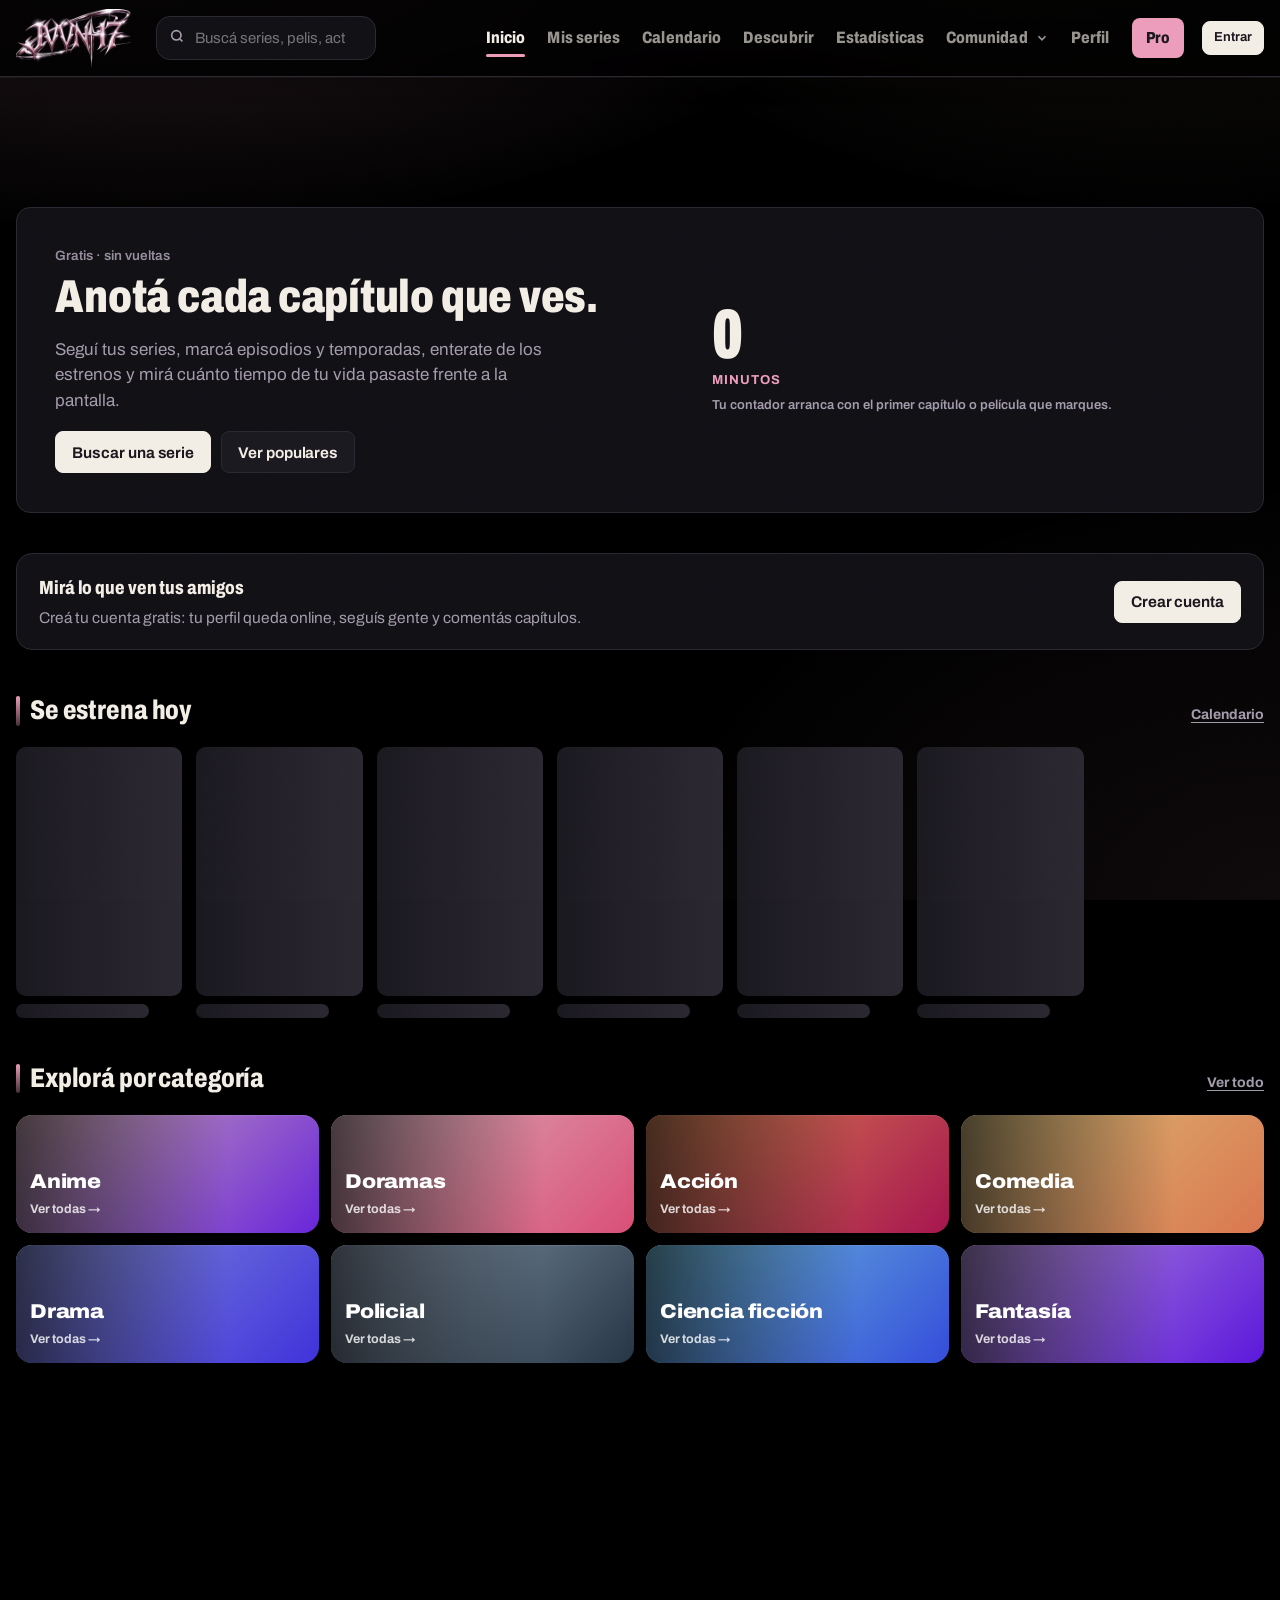
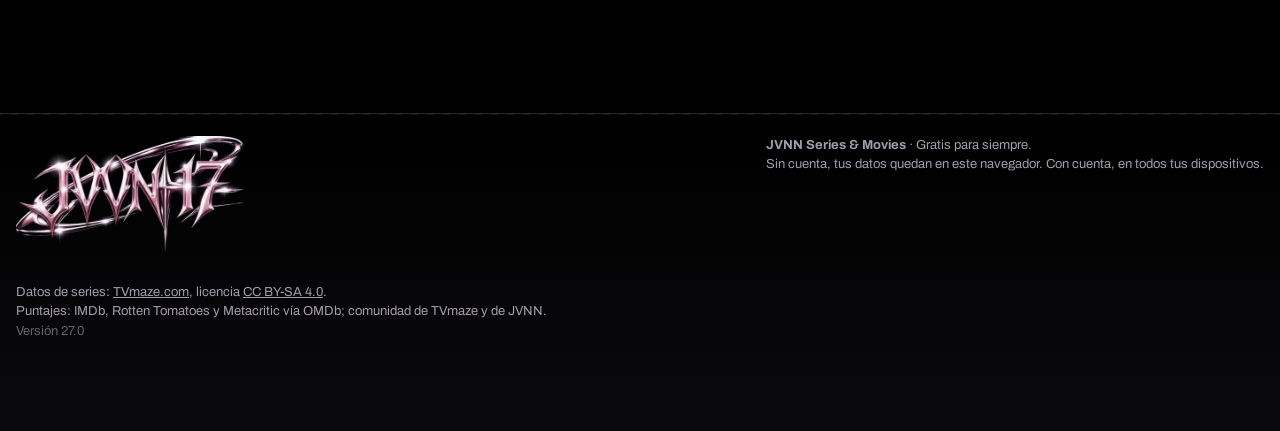
==== index.html @ a7b5e2a0 "Add files via upload" ====
<!doctype html>
<html lang="es">
<head>
<meta charset="utf-8">
<meta name="viewport" content="width=device-width,initial-scale=1,viewport-fit=cover">
<title>JVNN Series & Movies</title>
<meta name="description" content="Anotá las series que ves, marcá capítulos y temporadas, mirá cuánto tiempo pasaste viendo series y descubrí qué ver después. Gratis.">
<meta property="og:title" content="JVNN Series & Movies">
<meta property="og:description" content="Anotá tus series, marcá capítulos y descubrí cuánto tiempo de tu vida pasaste viendo tele.">
<meta name="theme-color" content="#08080b">
<link rel="icon" type="image/png" href="[data-uri]">
<link rel="apple-touch-icon" href="[data-uri]">
<link rel="preconnect" href="https://fonts.googleapis.com"><link rel="preconnect" href="https://fonts.gstatic.com" crossorigin>
<link rel="stylesheet" href="https://fonts.googleapis.com/css2?family=Bricolage+Grotesque:opsz,wdth,wght@12..96,75..100,400..800&family=Plus+Jakarta+Sans:wght@400;500;600;700;800&family=Archivo:wdth,wght@62..125,400..900&family=Figtree:wght@400;500;600;700&family=Fraunces:opsz,wght@9..144,700;9..144,900&family=Space+Mono:wght@700&family=Fredoka:wght@600;700&display=swap">
<!--ADSENSE-->
<style>
/* Layout: barra superior fija + columna central de 1200px; en celular, barra de navegación abajo. */
:root{
  /* Paleta JVNN: negro, rosa y blanco, con azul de apoyo. Un solo tema oscuro, a propósito. */
  --bg:#08080b; --surface:#121217; --raise:#1b1b22; --line:#2a2a34; --fg:#ffffff; --dim:#a6a6b8;
  --accent:#f3c6cf; --accent-ink:#2b1519; --accent-soft:#2c2225; --blue:#3d8bff; --blue-soft:#0f2142;
  --good:#3ddc97; --bad:#ff5c6c;
  --display:"Archivo","Arial Narrow",system-ui,sans-serif; --body:"Figtree",system-ui,-apple-system,"Segoe UI",sans-serif;
  --r:14px; --shadow:0 1px 2px rgba(0,0,0,.4),0 10px 30px rgba(0,0,0,.35);
  color-scheme:dark;
}
*{box-sizing:border-box}
html,body{margin:0}
body{background:var(--bg);color:var(--fg);font:15px/1.5 var(--body);-webkit-font-smoothing:antialiased;padding-bottom:env(safe-area-inset-bottom,0px)}
a{color:inherit;text-decoration:none}
img{max-width:100%;display:block}
button,input,select,textarea{font:inherit;color:inherit}
button{cursor:pointer}
:focus-visible{outline:2px solid var(--accent);outline-offset:2px;border-radius:6px}
[hidden]{display:none!important}
.wrap{max-width:1240px;margin:0 auto;padding-left:max(16px,env(safe-area-inset-left,0px));padding-right:max(16px,env(safe-area-inset-right,0px))}

/* barra superior */
.top{position:sticky;top:0;z-index:20;background:color-mix(in srgb,var(--bg) 88%,transparent);backdrop-filter:blur(14px);border-bottom:1px solid var(--line)}
.top .wrap{display:flex;align-items:center;gap:18px;height:64px}
.logo{font-family:var(--display);font-weight:900;font-stretch:125%;font-size:22px;letter-spacing:-.02em;white-space:nowrap;display:flex;align-items:baseline;gap:7px}
.logo b{background:var(--accent);color:var(--accent-ink);padding:1px 7px 2px;border-radius:7px}
.logo span{font-stretch:75%;font-weight:700;font-size:17px;color:var(--dim)}
.nav{display:flex;gap:2px;margin-left:auto}
.nav a{padding:8px 11px;border-radius:9px;font-weight:600;color:var(--dim);font-size:14px;white-space:nowrap}
.nav a:hover{color:var(--fg);background:var(--raise)}
.nav a.on{color:var(--fg);background:var(--raise)}
.search{position:relative;flex:1;max-width:340px}
.search input{width:100%;height:40px;border-radius:20px;border:1px solid var(--line);background:var(--surface);padding:0 16px 0 38px}
.search svg{position:absolute;left:13px;top:12px;color:var(--dim)}
.bnav{display:none}

main{padding-block:26px 60px;min-height:70vh}
h1,h2,h3{font-family:var(--display);text-wrap:balance;margin:0}
h1{font-size:clamp(28px,4vw,44px);font-weight:850;font-stretch:112%;letter-spacing:-.02em;line-height:1.05}
h2{font-size:21px;font-weight:800;font-stretch:108%;letter-spacing:-.01em}
.sec{margin-top:34px}
.sec:first-child{margin-top:0}
.sechead{display:flex;align-items:baseline;justify-content:space-between;gap:12px;margin-bottom:14px}
.sechead a{font-size:14px;font-weight:600;color:var(--accent)}
.dim{color:var(--dim)}
.small{font-size:13px}
.eyebrow{font-size:12px;font-weight:700;letter-spacing:.08em;text-transform:uppercase;color:var(--dim)}

/* botones */
.btn{display:inline-flex;align-items:center;justify-content:center;gap:7px;height:40px;padding:0 16px;border-radius:10px;border:1px solid var(--line);background:var(--surface);font-weight:650;white-space:nowrap}
.btn:hover{border-color:var(--dim)}
.btn.pri{background:var(--accent);color:var(--accent-ink);border-color:transparent}
.btn.pri:hover{filter:brightness(1.06)}
.btn.ghost{background:transparent}
.btn.sm{height:32px;padding:0 11px;font-size:13px;border-radius:8px}
.btn.danger{color:var(--bad)}
.btn[aria-pressed="true"]{background:var(--accent-soft);border-color:var(--accent)}
select.btn{padding-right:30px;appearance:none;background-image:linear-gradient(45deg,transparent 50%,var(--dim) 50%),linear-gradient(135deg,var(--dim) 50%,transparent 50%);background-position:calc(100% - 16px) 17px,calc(100% - 11px) 17px;background-size:5px 5px;background-repeat:no-repeat}

/* grillas de pósters */
.grid{display:grid;grid-template-columns:repeat(auto-fill,minmax(150px,1fr));gap:18px 14px}
.row{display:grid;grid-auto-flow:column;grid-auto-columns:150px;gap:14px;overflow-x:auto;padding-bottom:8px;scroll-snap-type:x mandatory;scrollbar-width:thin}
.row>*{scroll-snap-align:start}
.card{min-width:0;display:flex;flex-direction:column;gap:8px}
.pimg{position:relative;aspect-ratio:2/3;border-radius:10px;overflow:hidden;background:var(--raise);box-shadow:var(--shadow);max-width:100%}
.pimg img{width:100%;height:100%;object-fit:cover;transition:transform .3s}
.card:hover .pimg img{transform:scale(1.04)}
.noimg{width:100%;height:100%;display:grid;place-items:center;font-family:var(--display);font-weight:900;font-stretch:125%;font-size:30px;color:var(--dim);background:linear-gradient(150deg,var(--raise),var(--line))}
.rt{position:absolute;left:7px;top:7px;background:rgba(0,0,0,.78);color:#fff;font-size:12px;font-weight:700;padding:2px 7px;border-radius:7px;font-variant-numeric:tabular-nums}
.tag{position:absolute;right:7px;bottom:7px;background:var(--accent);color:var(--accent-ink);font-size:11px;font-weight:800;padding:2px 7px;border-radius:6px}
.cname{font-weight:700;line-height:1.25;display:-webkit-box;-webkit-line-clamp:2;-webkit-box-orient:vertical;overflow:hidden}
.csub{font-size:12.5px;color:var(--dim);margin-top:-4px}
.mini{align-self:flex-start;height:28px;padding:0 10px;border-radius:7px;border:1px solid var(--line);background:var(--surface);font-size:12.5px;font-weight:650}
.mini:hover{border-color:var(--accent)}
.pbar{height:5px;border-radius:3px;background:var(--line);overflow:hidden}
.pbar i{display:block;height:100%;background:var(--accent);border-radius:3px}

/* bienvenida */
.hero{display:grid;grid-template-columns:1.1fr .9fr;gap:30px;align-items:center;background:var(--surface);border:1px solid var(--line);border-radius:20px;padding:34px;overflow:hidden}
.hero p{font-size:17px;color:var(--dim);max-width:52ch}
.hero .stack{display:flex;gap:10px;flex-wrap:wrap;margin-top:18px}
.clock{font-family:var(--display);font-stretch:62%;font-weight:900;font-size:clamp(46px,7vw,84px);line-height:.9;letter-spacing:-.01em}
.clock small{display:block;font-family:var(--body);font-size:14px;font-weight:600;color:var(--dim);letter-spacing:0;margin-top:10px}

/* seguir viendo */
.next{display:grid;grid-template-columns:repeat(auto-fill,minmax(300px,1fr));gap:12px}
.nx{display:flex;gap:12px;background:var(--surface);border:1px solid var(--line);border-radius:var(--r);padding:10px;min-width:0}
.nx .th{width:118px;flex:none;aspect-ratio:16/9;border-radius:8px;overflow:hidden;background:var(--raise)}
.nx .th img{width:100%;height:100%;object-fit:cover}
.nx .tx{min-width:0;flex:1;display:flex;flex-direction:column;gap:2px}
.nx .tx b{white-space:nowrap;overflow:hidden;text-overflow:ellipsis}
.nx .tx span{font-size:13px;color:var(--dim);white-space:nowrap;overflow:hidden;text-overflow:ellipsis}
.nx .go{align-self:center;flex:none}
.check{width:40px;height:40px;border-radius:50%;border:2px solid var(--line);background:transparent;display:grid;place-items:center;color:var(--line);transition:all .15s}
.check:hover{border-color:var(--accent);color:var(--accent)}
.check.on{background:var(--accent);border-color:var(--accent);color:var(--accent-ink)}

/* serie */
.shero{position:relative;border-radius:20px;overflow:hidden;background:var(--surface);border:1px solid var(--line)}
.shero .bg{position:absolute;inset:0;background-size:cover;background-position:center 25%;opacity:.28;filter:blur(2px) saturate(1.1)}
.shero .bg::after{content:"";position:absolute;inset:0;background:linear-gradient(90deg,var(--surface) 15%,transparent 85%),linear-gradient(0deg,var(--surface),transparent 60%)}
.shin{position:relative;display:grid;grid-template-columns:200px 1fr;gap:28px;padding:28px}
.spost{border-radius:12px;overflow:hidden;box-shadow:var(--shadow);aspect-ratio:2/3;background:var(--raise)}
.spost img{width:100%;height:100%;object-fit:cover}
.sinfo{min-width:0;display:flex;flex-direction:column;gap:12px}
.facts{color:var(--dim);font-weight:500}
.chips{display:flex;gap:6px;flex-wrap:wrap}
.chip{font-size:12.5px;font-weight:650;padding:3px 10px;border-radius:20px;background:var(--raise);border:1px solid var(--line)}
button.chip:hover,button.chip.on{border-color:var(--accent);background:var(--accent-soft)}
.ratings{display:flex;align-items:center;gap:14px;flex-wrap:wrap}
.bigr{font-family:var(--display);font-weight:900;font-size:30px;font-stretch:90%;font-variant-numeric:tabular-nums}
.bigr small{font:600 12px var(--body);color:var(--dim);margin-left:4px}
.ext{font-weight:700;font-size:13px;padding:5px 10px;border-radius:7px;background:#f5c518;color:#111}
.actions{display:flex;gap:8px;flex-wrap:wrap}
.prog{display:flex;flex-direction:column;gap:6px;max-width:460px}
.prog .pbar{height:8px}
.cols{display:grid;grid-template-columns:minmax(0,1fr) 320px;gap:26px;margin-top:26px;align-items:start}
.panel{background:var(--surface);border:1px solid var(--line);border-radius:var(--r);padding:18px}
.panel+.panel{margin-top:16px}
.two>.panel{margin-top:0}
.panel h3{font-size:16px;font-weight:800;margin-bottom:10px}
.stabs{display:flex;gap:6px;overflow-x:auto;padding-bottom:6px;margin-bottom:12px}
.stab{flex:none;height:36px;padding:0 14px;border-radius:9px;border:1px solid var(--line);background:var(--surface);font-weight:650;font-size:14px;display:flex;align-items:center;gap:7px}
.stab.on{background:var(--fg);color:var(--bg);border-color:var(--fg)}
.stab .dot{width:7px;height:7px;border-radius:50%;background:var(--good)}
.shead{display:flex;justify-content:space-between;align-items:center;gap:10px;flex-wrap:wrap;margin-bottom:8px}
.eps{list-style:none;margin:0;padding:0;background:var(--surface);border:1px solid var(--line);border-radius:var(--r);overflow:hidden}
.ep{display:grid;grid-template-columns:auto minmax(0,1fr) auto;align-items:center;gap:12px;padding:10px 14px;border-top:1px solid var(--line)}
.ep:first-child{border-top:0}
.ep .check{width:34px;height:34px}
.ep .t{min-width:0}
.ep .t a{font-weight:650;display:block;white-space:nowrap;overflow:hidden;text-overflow:ellipsis}
.ep .t a:hover{color:var(--accent)}
.ep .code{font-family:var(--display);font-stretch:80%;font-weight:800;color:var(--dim);margin-right:6px;font-variant-numeric:tabular-nums}
.ep .m{font-size:12.5px;color:var(--dim);white-space:nowrap;text-align:right;font-variant-numeric:tabular-nums}
.ep.w .t a{color:var(--dim)}
.ep.fut{opacity:.6}
.ep.fut .check{pointer-events:none;border-style:dashed}
.ep .note{display:inline-block;width:7px;height:7px;border-radius:50%;background:var(--accent);margin-left:6px;vertical-align:middle}
.cast{display:grid;grid-template-columns:repeat(auto-fill,minmax(130px,1fr));gap:12px}
.person{display:flex;gap:9px;align-items:center;min-width:0}
.person .av{width:42px;height:42px;border-radius:50%;overflow:hidden;background:var(--raise);flex:none}
.person .av img{width:100%;height:100%;object-fit:cover}
.person div{min-width:0;font-size:13px;line-height:1.3}
.person b,.person span{display:block;white-space:nowrap;overflow:hidden;text-overflow:ellipsis}
.person span{color:var(--dim)}
.score{display:flex;gap:4px;flex-wrap:wrap}
.score button{width:28px;height:30px;border-radius:7px;border:1px solid var(--line);background:var(--surface);font-size:13px;font-weight:700;font-variant-numeric:tabular-nums}
.score button.on{background:var(--accent);border-color:var(--accent);color:var(--accent-ink)}
textarea{width:100%;min-height:90px;border-radius:10px;border:1px solid var(--line);background:var(--bg);padding:10px 12px;resize:vertical}
input[type=text],input[type=search]:not(.sq){border-radius:10px;border:1px solid var(--line);background:var(--bg);padding:9px 12px;width:100%}
.summary{color:var(--dim);font-size:14.5px;max-width:68ch}

/* episodio */
.ephero{display:grid;grid-template-columns:minmax(0,1.2fr) minmax(0,1fr);gap:28px;align-items:start}
.still{border-radius:14px;overflow:hidden;aspect-ratio:16/9;background:var(--raise);box-shadow:var(--shadow)}
.still img{width:100%;height:100%;object-fit:cover}
.reacts{display:flex;gap:8px;flex-wrap:wrap}
.reacts button{height:38px;padding:0 12px;border-radius:19px;border:1px solid var(--line);background:var(--surface);font-weight:600;font-size:14px}
.reacts button.on{border-color:var(--accent);background:var(--accent-soft)}
.epnav{display:flex;justify-content:space-between;gap:10px;margin-top:22px}

/* listas */
.tabs{display:flex;gap:6px;flex-wrap:wrap;margin:18px 0}
.tab{height:36px;padding:0 14px;border-radius:18px;border:1px solid var(--line);background:var(--surface);font-weight:650;font-size:14px}
.tab.on{background:var(--fg);color:var(--bg);border-color:var(--fg)}
.tab span{color:var(--dim);margin-left:4px;font-variant-numeric:tabular-nums}
.tab.on span{color:inherit;opacity:.7}
.toolbar{display:flex;gap:10px;align-items:center;flex-wrap:wrap;justify-content:space-between}

/* calendario */
.day{margin-top:22px}
.day h3{font-size:15px;font-weight:800;margin-bottom:8px;display:flex;gap:8px;align-items:baseline}
.day h3 span{font-family:var(--body);font-weight:500;color:var(--dim);font-size:13px}
.calrow{display:flex;gap:12px;align-items:center;background:var(--surface);border:1px solid var(--line);border-radius:10px;padding:8px 12px;margin-top:6px}
.calrow .pp{width:38px;aspect-ratio:2/3;border-radius:5px;overflow:hidden;flex:none;background:var(--raise)}
.calrow .pp img{width:100%;height:100%;object-fit:cover}
.calrow .tx{min-width:0;flex:1}
.calrow .tx b,.calrow .tx span{display:block;white-space:nowrap;overflow:hidden;text-overflow:ellipsis}
.calrow .tx span{font-size:13px;color:var(--dim)}
.calrow time{font-weight:700;font-variant-numeric:tabular-nums;font-size:14px}

/* estadísticas */
.tiles{display:grid;grid-template-columns:repeat(5,minmax(0,1fr));gap:12px}
.tile{background:var(--surface);border:1px solid var(--line);border-radius:var(--r);padding:16px}
.tile b{display:block;font-family:var(--display);font-stretch:70%;font-weight:900;font-size:42px;line-height:1;font-variant-numeric:tabular-nums}
.tile span{font-size:13px;color:var(--dim);font-weight:600}
.bars{display:flex;flex-direction:column;gap:9px}
.bar{display:grid;grid-template-columns:130px minmax(0,1fr) 84px;gap:10px;align-items:center;font-size:14px}
.bar .track{height:12px;background:var(--raise);border-radius:6px;overflow:hidden}
.bar .track i{display:block;height:100%;background:var(--accent);border-radius:6px}
.bar em{font-style:normal;color:var(--dim);text-align:right;font-variant-numeric:tabular-nums;font-size:13px}
.bar span{white-space:nowrap;overflow:hidden;text-overflow:ellipsis}
.months{display:grid;grid-template-columns:repeat(12,minmax(0,1fr));gap:6px;align-items:end;height:170px}
.months div{display:flex;flex-direction:column;align-items:center;justify-content:flex-end;gap:5px;height:100%;min-width:0}
.months i{width:100%;max-width:34px;background:var(--accent);border-radius:5px 5px 2px 2px;min-height:2px}
.months span{font-size:11px;color:var(--dim)}
.two{display:grid;grid-template-columns:minmax(0,1fr) minmax(0,1fr);gap:16px;margin-top:16px}

/* perfil */
.prof{display:grid;grid-template-columns:auto 1fr;gap:24px;align-items:center}
.avatar{width:128px;height:128px;border-radius:50%;overflow:hidden;background:var(--raise);display:grid;place-items:center;font-family:var(--display);font-weight:900;font-size:44px;color:var(--dim);border:3px solid var(--accent)}
.avatar img{width:100%;height:100%;object-fit:cover}
.toplist{list-style:none;margin:0;padding:0;display:flex;flex-direction:column;gap:8px}
.toplist li{display:grid;grid-template-columns:30px 44px minmax(0,1fr) auto;gap:10px;align-items:center;background:var(--bg);border:1px solid var(--line);border-radius:10px;padding:6px 8px}
.toplist .n{font-family:var(--display);font-weight:900;font-size:22px;text-align:center;color:var(--accent)}
.toplist .pp{width:44px;aspect-ratio:2/3;border-radius:5px;overflow:hidden;background:var(--raise)}
.toplist .pp img{width:100%;height:100%;object-fit:cover}
.toplist b{white-space:nowrap;overflow:hidden;text-overflow:ellipsis}
.ord{display:flex;gap:4px}
.ord button{width:30px;height:30px;border-radius:7px;border:1px solid var(--line);background:var(--surface)}
.form{display:grid;gap:10px;max-width:520px}
label.lb{font-size:13px;font-weight:650;color:var(--dim)}

/* varios */
.empty{text-align:center;padding:50px 20px;background:var(--surface);border:1px dashed var(--line);border-radius:16px;color:var(--dim)}
.empty h3{color:var(--fg);font-size:19px;margin-bottom:6px}
.empty .btn{margin-top:14px}
.skel{background:linear-gradient(90deg,var(--raise),var(--line),var(--raise));background-size:200% 100%;animation:sk 1.2s infinite;border-radius:10px}
@keyframes sk{to{background-position:-200% 0}}
.err{padding:18px;border-radius:12px;background:var(--surface);border:1px solid var(--bad);color:var(--fg)}
.ad{margin:30px 0;min-height:90px}
.ad.ph{display:grid;place-items:center;border:1px dashed var(--line);border-radius:12px;color:var(--dim);font-size:12px;letter-spacing:.08em;text-transform:uppercase}
footer{border-top:1px solid var(--line);padding-block:26px 90px;color:var(--dim);font-size:13px}
footer .wrap{display:flex;justify-content:space-between;gap:20px;flex-wrap:wrap}
footer a{text-decoration:underline}
.modal{position:fixed;inset:0;z-index:50;background:rgba(8,10,25,.55);display:grid;place-items:center;padding:20px}
.mbox{background:var(--surface);border:1px solid var(--line);border-radius:16px;padding:24px;max-width:440px;width:100%;box-shadow:0 20px 60px rgba(0,0,0,.35)}
.mbox h3{font-size:20px;margin-bottom:8px}
.mbox p{color:var(--dim);margin:0 0 18px}
.mbox .acts{display:flex;gap:8px;justify-content:flex-end;flex-wrap:wrap}
.toast{position:fixed;left:50%;bottom:calc(24px + env(safe-area-inset-bottom,0px));transform:translateX(-50%);z-index:60;background:var(--fg);color:var(--bg);padding:10px 12px 10px 18px;border-radius:12px;font-weight:600;display:flex;gap:12px;align-items:center;box-shadow:0 10px 30px rgba(0,0,0,.3);max-width:calc(100% - 32px)}
.toast button{background:transparent;border:1px solid currentColor;color:inherit;border-radius:8px;padding:4px 10px;font-weight:700}
.movies{display:grid;grid-template-columns:1fr 1fr;gap:30px;align-items:center}
.movies .big{font-family:var(--display);font-weight:900;font-stretch:62%;font-size:120px;line-height:.85;color:var(--accent)}

@media (max-width:1100px){.nav a{padding:8px 8px;font-size:13.5px}.logo span{display:none}}
@media (max-width:920px){
  .nav{display:none}
  .search{max-width:none}
  .bnav{display:grid;grid-template-columns:repeat(5,1fr);position:fixed;left:0;right:0;bottom:0;z-index:30;background:var(--surface);border-top:1px solid var(--line);padding:6px max(8px,env(safe-area-inset-right,0px)) calc(6px + env(safe-area-inset-bottom,0px)) max(8px,env(safe-area-inset-left,0px))}
  .bnav a{display:flex;flex-direction:column;align-items:center;gap:2px;font-size:11px;font-weight:650;color:var(--dim);padding:4px 0}
  .bnav a.on{color:var(--accent)}
  .cols{grid-template-columns:minmax(0,1fr)}
  .hero{grid-template-columns:1fr;padding:24px}
  .tiles{grid-template-columns:repeat(2,minmax(0,1fr))}
  .two{grid-template-columns:minmax(0,1fr)}
  .ephero{grid-template-columns:minmax(0,1fr)}
  .movies{grid-template-columns:1fr}
  footer{padding-bottom:100px}
}
@media (max-width:600px){
  .top .wrap{gap:10px}
  .logo{font-size:19px}
  .shin{grid-template-columns:minmax(0,1fr);gap:16px;padding:16px}
  .spost{width:120px}
  .shin h1{font-size:24px}
  .grid{grid-template-columns:repeat(auto-fill,minmax(105px,1fr));gap:14px 10px}
  .row{grid-auto-columns:118px}
  .next{grid-template-columns:minmax(0,1fr)}
  .nx .th{width:92px}
  .bar{grid-template-columns:96px minmax(0,1fr) 70px}
  .prof{grid-template-columns:1fr;justify-items:start}
  .ep{padding:9px 10px;gap:9px}
  .ep .m{display:none}
}


/* ---------- JVNN v2: negro, rosa, blanco y azul ---------- */
body{-webkit-user-select:none;user-select:none;-webkit-touch-callout:none}
input,textarea,select{-webkit-user-select:text;user-select:text}
img{-webkit-user-drag:none;user-drag:none;pointer-events:auto}
*{scrollbar-width:thin;scrollbar-color:var(--accent) transparent}
::-webkit-scrollbar{width:10px;height:10px}
::-webkit-scrollbar-track{background:transparent}
::-webkit-scrollbar-thumb{background:var(--line);border-radius:10px;border:2px solid var(--bg)}
::-webkit-scrollbar-thumb:hover{background:var(--accent)}
.logo b{box-shadow:0 0 0 0 transparent,0 6px 22px rgba(255,46,136,.35)}
.hero,.stathero{background:radial-gradient(120% 140% at 100% 0%,rgba(255,46,136,.22),transparent 55%),radial-gradient(90% 120% at 0% 100%,rgba(61,139,255,.16),transparent 60%),var(--surface)}
.sechead a,.chip.blue{color:var(--blue)}
.chip.blue{border-color:var(--blue);background:var(--blue-soft)}
.pbar i{background:linear-gradient(90deg,var(--accent),#ff7ab8)}
.stab .dot{background:var(--blue)}
.btn.pri{box-shadow:0 6px 20px rgba(255,46,136,.28)}
.clock{background:linear-gradient(180deg,#fff 30%,#ffb3d4);-webkit-background-clip:text;background-clip:text;color:transparent}
.nav a.on{color:#fff;background:var(--accent-soft);box-shadow:inset 0 -2px 0 var(--accent)}
.card .pimg{outline:1px solid rgba(255,255,255,.04)}
/* filas con flechas */
.rowwrap{position:relative}
.row{scrollbar-width:none;padding-bottom:4px}
.row::-webkit-scrollbar{display:none}
.rowwrap::after{content:"";position:absolute;top:0;right:0;bottom:60px;width:60px;background:linear-gradient(90deg,transparent,var(--bg));pointer-events:none;transition:opacity .2s}
.rowwrap.atend::after{opacity:0}
.rowbtn{position:absolute;top:calc(50% - 60px);z-index:2;width:44px;height:44px;border-radius:50%;border:1px solid var(--line);background:rgba(18,18,23,.92);color:#fff;font-size:26px;line-height:1;display:grid;place-items:center;box-shadow:var(--shadow);transition:opacity .2s,background .2s}
.rowbtn:hover{background:var(--accent);border-color:var(--accent);color:var(--accent-ink)}
.rowbtn.l{left:-14px}.rowbtn.r{right:-14px}
.rowwrap.atstart .rowbtn.l,.rowwrap.atend .rowbtn.r{opacity:0;pointer-events:none}
@media (hover:none){.rowbtn{display:none}}
/* calendario */
.calbar{display:flex;gap:14px;align-items:center;flex-wrap:wrap;margin-top:20px}
.seg{display:inline-flex;background:var(--surface);border:1px solid var(--line);border-radius:12px;padding:4px;gap:2px}
.seg button{height:36px;padding:0 16px;border:0;border-radius:9px;background:transparent;font-weight:700;color:var(--dim)}
.seg button span{font-weight:600;opacity:.75;margin-left:3px;font-variant-numeric:tabular-nums}
.seg button.on{background:var(--accent);color:var(--accent-ink)}
.toggle{display:inline-flex;gap:8px;align-items:center;font-weight:600;cursor:pointer}
.toggle input{width:18px;height:18px;accent-color:var(--accent)}
.calsum{display:grid;grid-template-columns:repeat(3,minmax(0,1fr));gap:12px;margin-top:18px}
.calsum div{background:var(--surface);border:1px solid var(--line);border-radius:12px;padding:12px 14px;min-width:0}
.calsum b{display:block;font-family:var(--display);font-stretch:75%;font-weight:900;font-size:28px;line-height:1.1}
.calsum span{font-size:13px;color:var(--dim);display:block;white-space:nowrap;overflow:hidden;text-overflow:ellipsis}
.day.today h3{color:var(--accent)}
.calrow time{color:var(--blue)}
.calrow.w{opacity:.62}
.calrow .tx:hover b{color:var(--accent)}
.state{font-size:12px;font-weight:700;padding:3px 8px;border-radius:6px;white-space:nowrap}
.state.new{background:var(--accent-soft);color:#ff8cbf}
.state.seen{background:var(--raise);color:var(--dim)}
.check.sm{width:32px;height:32px;flex:none}
/* estadísticas */
.stathero{border:1px solid var(--line);border-radius:22px;padding:30px}
.units{display:flex;flex-wrap:wrap;gap:10px 30px;margin:14px 0 8px}
.unit b{display:block;font-family:var(--display);font-stretch:62%;font-weight:900;font-size:clamp(56px,9vw,104px);line-height:.9;background:linear-gradient(180deg,#fff 35%,#ff9ac6);-webkit-background-clip:text;background-clip:text;color:transparent}
.unit span{font-weight:700;color:var(--accent);text-transform:uppercase;letter-spacing:.08em;font-size:13px}
.stathero p{margin:10px 0 0;color:var(--dim)}
.stathero p b{color:var(--fg)}
.kpis{display:grid;grid-template-columns:repeat(4,minmax(0,1fr));gap:12px}
.kpi{background:var(--surface);border:1px solid var(--line);border-radius:14px;padding:14px 16px;display:flex;flex-direction:column;gap:4px;min-width:0}
.kpi span{font-size:13px;font-weight:600;color:var(--dim)}
.kpi b{font-family:var(--display);font-stretch:80%;font-weight:850;font-size:26px;font-variant-numeric:tabular-nums;white-space:nowrap;overflow:hidden;text-overflow:ellipsis}
.kpi.alt{border-left:3px solid var(--blue)}
.kpis:not(:has(.alt)) .kpi{border-left:3px solid var(--accent)}
.phead{display:flex;justify-content:space-between;align-items:baseline;gap:10px;margin-bottom:14px}
.phead h3{margin:0}
.months{height:auto}
.months div{height:150px}
.months em{font-style:normal;font-size:11px;font-weight:700;color:var(--dim);font-variant-numeric:tabular-nums;min-height:15px}
.months i{background:var(--blue);opacity:.75}
.months .cur i{background:var(--accent);opacity:1}
.months .cur span{color:var(--accent);font-weight:700}
.bar .track i{background:linear-gradient(90deg,var(--accent),#ff7ab8)}
.wdays{display:grid;grid-template-columns:repeat(7,minmax(0,1fr));gap:8px;align-items:end;height:130px}
.wdays div{display:flex;flex-direction:column;align-items:center;justify-content:flex-end;gap:6px;height:100%}
.wdays i{width:100%;max-width:38px;border-radius:6px 6px 2px 2px;background:var(--blue);opacity:.7}
.wdays .cur i{background:var(--accent);opacity:1}
.wdays span{font-size:12px;color:var(--dim);font-weight:600}
.ranking{list-style:none;margin:0;padding:0;display:flex;flex-direction:column;gap:10px}
.ranking li{display:grid;grid-template-columns:28px 40px minmax(0,1fr) 92px;gap:12px;align-items:center}
.ranking .n{font-family:var(--display);font-weight:900;font-size:20px;color:var(--accent);text-align:center}
.ranking .pp{width:40px;aspect-ratio:2/3;border-radius:5px;overflow:hidden;background:var(--raise)}
.ranking .pp img{width:100%;height:100%;object-fit:cover}
.rk{min-width:0;display:flex;flex-direction:column;gap:6px}
.rk b{display:block;white-space:nowrap;overflow:hidden;text-overflow:ellipsis}
.rk .track{height:8px;background:var(--raise);border-radius:4px;overflow:hidden}
.rk .track i{display:block;height:100%;background:linear-gradient(90deg,var(--blue),#7fb2ff);border-radius:4px}
.ranking em{font-style:normal;text-align:right;font-weight:700;font-variant-numeric:tabular-nums;font-size:14px}
.ranking em small{display:block;font-weight:500;color:var(--dim);font-size:12px}
/* perfil */
.pcover{background:var(--surface);border:1px solid var(--line);border-radius:22px;overflow:hidden}
.pbanner{height:150px;display:grid;grid-template-columns:repeat(3,1fr);background:linear-gradient(120deg,#ff2e88,#7a2bff 55%,#3d8bff);position:relative}
.pbanner div{background-size:cover;background-position:center 30%;opacity:.45;filter:saturate(1.2)}
.pbanner::after{content:"";position:absolute;inset:0;background:linear-gradient(0deg,var(--surface),rgba(18,18,23,.15) 70%)}
.pmain{display:grid;grid-template-columns:auto minmax(0,1fr) auto;gap:22px;align-items:end;padding:0 26px;margin-top:-64px;position:relative}
.pmain .avatar{border:4px solid var(--surface);box-shadow:0 0 0 3px var(--accent)}
.pid h1{font-size:clamp(26px,3.5vw,38px)}
.pid p{margin:4px 0;max-width:60ch}
.pstats{display:grid;grid-template-columns:repeat(5,minmax(0,1fr));border-top:1px solid var(--line);margin-top:22px}
.pstats a{padding:16px 10px;text-align:center;border-left:1px solid var(--line);min-width:0}
.pstats a:first-child{border-left:0}
.pstats a:hover{background:var(--raise)}
.pstats b{display:block;font-family:var(--display);font-stretch:80%;font-weight:900;font-size:24px;white-space:nowrap;overflow:hidden;text-overflow:ellipsis}
.pstats span{font-size:12.5px;color:var(--dim);font-weight:600}
.favgrid{display:grid;grid-template-columns:repeat(auto-fill,minmax(140px,1fr));gap:18px 14px}
.fav{display:flex;flex-direction:column;gap:8px;min-width:0}
.fav b{font-size:14px;white-space:nowrap;overflow:hidden;text-overflow:ellipsis}
.fav .rank{position:absolute;left:0;bottom:0;background:var(--accent);color:var(--accent-ink);font-family:var(--display);font-weight:900;font-size:22px;min-width:40px;height:40px;display:grid;place-items:center;border-top-right-radius:12px}
.fav:first-child .pimg{box-shadow:0 0 0 2px var(--accent),0 10px 30px rgba(255,46,136,.3)}
.fav .ord{display:flex;gap:4px}
.fav .ord button{flex:1;height:30px;border-radius:7px;border:1px solid var(--line);background:var(--raise);color:var(--fg)}
.fav .ord button:hover:not(:disabled){border-color:var(--accent)}
.fav .ord button:disabled{opacity:.35}
.addrow{display:flex;gap:8px;margin-top:20px;max-width:560px}
.addrow select{flex:1;min-width:0}
.notes{display:grid;grid-template-columns:repeat(auto-fill,minmax(280px,1fr));gap:12px}
.noteitem{background:var(--raise);border:1px solid var(--line);border-radius:12px;padding:14px;display:flex;flex-direction:column;gap:8px;min-width:0}
.noteitem:hover{border-color:var(--accent)}
.noteitem .nh b{display:block}
.noteitem .nh span{font-size:13px;color:var(--dim)}
.noteitem .nm{display:flex;gap:6px;flex-wrap:wrap}
.noteitem p{margin:0;white-space:pre-wrap;overflow-wrap:anywhere}
.noteitem time{font-size:12px;color:var(--dim)}
.badges{display:grid;grid-template-columns:repeat(auto-fill,minmax(240px,1fr));gap:12px}
.badge{display:flex;gap:12px;align-items:center;padding:12px;border-radius:12px;border:1px solid var(--line);background:var(--raise);opacity:.5}
.badge.on{opacity:1;border-color:var(--accent);background:linear-gradient(120deg,var(--accent-soft),var(--raise))}
.badge .medal{width:44px;height:44px;flex:none;border-radius:50%;display:grid;place-items:center;font-size:22px;background:var(--line);color:var(--dim)}
.badge.on .medal{background:var(--accent);color:var(--accent-ink)}
.badge b{display:block}
.badge span{font-size:13px;color:var(--dim)}
.panel h3{margin-bottom:10px}
@media (max-width:920px){
  .kpis{grid-template-columns:repeat(2,minmax(0,1fr))}
  .pmain{grid-template-columns:auto minmax(0,1fr)}
  .pmain .actions{grid-column:1/-1}
  .pstats{grid-template-columns:repeat(3,minmax(0,1fr))}
  .pstats a:nth-child(4){border-left:0}
  .pstats a:nth-child(n+4){border-top:1px solid var(--line)}
}
@media (max-width:600px){
  .calsum{grid-template-columns:minmax(0,1fr)}
  .calsum div{display:flex;align-items:baseline;gap:10px}
  .calsum b{font-size:22px}
  .stathero{padding:22px}
  .units{gap:6px 20px}
  .ranking li{grid-template-columns:22px 34px minmax(0,1fr) 74px;gap:9px}
  .pmain{grid-template-columns:minmax(0,1fr);padding:0 18px;margin-top:-70px}
  .pmain .avatar{width:104px;height:104px}
  .favgrid{grid-template-columns:repeat(auto-fill,minmax(110px,1fr))}
  .seg button{padding:0 11px}
  .calrow .state{display:none}
}
.units{gap:12px 0}
.unit{padding-right:30px;margin-right:30px;border-right:1px solid var(--line)}
.unit:last-child{border-right:0;margin-right:0;padding-right:0}
.units.sm .unit b{font-size:clamp(44px,6vw,70px)}
.units.sm .unit{padding-right:18px;margin-right:18px}
.units.sm{margin:0 0 6px}
@media (max-width:600px){.unit{padding-right:16px;margin-right:16px}.unit b{font-size:52px}.units.sm .unit b{font-size:44px}}
/* vista previa de capítulos */
.ep{grid-template-columns:auto 132px minmax(0,1fr);align-items:start;padding:12px 14px}
.ep .check{margin-top:22px}
.epthumb{aspect-ratio:16/9;border-radius:8px;overflow:hidden;background:var(--raise);display:block}
.epthumb img{width:100%;height:100%;object-fit:cover;transition:transform .3s}
.ep:hover .epthumb img{transform:scale(1.05)}
.epthumb .noimg{font-size:18px}
.epsum{margin:3px 0 4px;font-size:13px;color:var(--dim);line-height:1.4;display:-webkit-box;-webkit-line-clamp:2;-webkit-box-orient:vertical;overflow:hidden}
.m2{font-size:12.5px;color:var(--dim);font-variant-numeric:tabular-nums}
.rw{display:inline-block;margin-left:6px;padding:1px 7px;border-radius:6px;background:var(--blue-soft);color:#8fbcff;font-weight:700;font-size:11.5px}
.rwbtn{border-color:var(--blue);color:#a9ccff}
.rwbtn:hover{background:var(--blue-soft);border-color:var(--blue)}
.rwbox{display:flex;align-items:center;gap:10px;background:var(--blue-soft);border:1px solid var(--blue);border-radius:12px;padding:10px 12px;align-self:flex-start}
.rwbox div{display:flex;align-items:baseline;gap:6px;margin-right:6px}
.rwbox b{font-family:var(--display);font-weight:900;font-size:26px;color:#fff}
.rwbox span{font-size:13px;color:#a9ccff;font-weight:600}
.rwsec{display:grid;grid-template-columns:minmax(0,1fr) minmax(0,1fr);gap:24px;align-items:center;background:radial-gradient(100% 140% at 0% 0%,rgba(61,139,255,.2),transparent 60%),var(--surface);border:1px solid var(--blue);border-radius:18px;padding:24px}
.rwsec:not(:has(.ranking)){grid-template-columns:1fr}
.rwsec .eyebrow{color:#8fbcff}
.rwsec .unit span{color:#8fbcff}
.rwsec .unit b{background:linear-gradient(180deg,#fff 35%,#9cc4ff);-webkit-background-clip:text;background-clip:text}
.rwsec .ranking .n{color:var(--blue)}
/* reparto */
a.person{border-radius:10px;padding:4px;margin:-4px}
a.person:hover{background:var(--raise)}
a.person em{font-style:normal;font-size:11px;font-weight:800;color:#f5c518;opacity:0;transition:opacity .15s}
a.person:hover em,a.person:focus-visible em{opacity:1}
/* sugerencias del buscador */
.sugg{position:absolute;top:46px;left:0;right:0;z-index:40;background:var(--surface);border:1px solid var(--line);border-radius:14px;box-shadow:0 18px 50px rgba(0,0,0,.6);padding:6px;max-height:min(70vh,520px);overflow-y:auto;min-width:300px}
.sg{display:flex;gap:10px;align-items:center;padding:7px 8px;border-radius:9px;font-size:14px}
a.sg:hover,a.sg.on{background:var(--raise)}
.sg .sp{width:34px;aspect-ratio:2/3;border-radius:5px;overflow:hidden;flex:none;background:var(--raise)}
.sg .sp img{width:100%;height:100%;object-fit:cover}
.sg .sp .noimg{font-size:11px}
.sg .st{min-width:0;flex:1}
.sg .st b,.sg .st span{display:block;white-space:nowrap;overflow:hidden;text-overflow:ellipsis}
.sg .st span{font-size:12.5px;color:var(--dim)}
.sg em{font-style:normal;font-weight:700;font-size:12.5px;color:#fff;background:var(--accent-soft);padding:2px 7px;border-radius:6px}
.sg.all{justify-content:center;color:var(--accent);font-weight:700;border-top:1px solid var(--line);border-radius:0 0 9px 9px;margin-top:4px}
@media (max-width:920px){.rwsec{grid-template-columns:1fr}}
@media (max-width:600px){
  .ep{grid-template-columns:auto 96px minmax(0,1fr);gap:10px}
  .ep .check{margin-top:12px}
  .epsum{-webkit-line-clamp:1}
  .sugg{min-width:0;position:fixed;left:12px;right:12px;top:62px}
}
/* sin efectos neón: superficies planas, rosa claro */
.logo b{box-shadow:none}
.hero,.stathero,.rwsec{background:var(--surface)}
.btn.pri{box-shadow:none}
.btn.pri:hover{filter:none;background:#f8d6dc}
.clock,.unit b,.rwsec .unit b{background:none;-webkit-background-clip:border-box;background-clip:border-box;color:var(--fg)}
.fav:first-child .pimg{box-shadow:0 0 0 2px var(--accent)}
.pbar i,.bar .track i{background:var(--accent)}
.rk .track i{background:var(--blue)}
.months i,.wdays i{opacity:.55}
.pbanner{background:linear-gradient(120deg,#4a3a3e,#24242c)}
.pbanner div{opacity:.35;filter:none}
.state.new{color:var(--accent)}
.nav a.on{box-shadow:inset 0 -2px 0 var(--accent)}
.rowbtn:hover{background:var(--accent);color:var(--accent-ink)}
.sg em{color:var(--accent)}
/* calendario general */
.scope{display:inline-flex;gap:6px;margin-top:18px}
.days{display:flex;gap:6px;overflow-x:auto;scrollbar-width:none;padding-bottom:2px;flex:1;min-width:0}
.days::-webkit-scrollbar{display:none}
.dchip{flex:none;display:flex;flex-direction:column;align-items:center;min-width:58px;padding:7px 8px;border-radius:11px;border:1px solid var(--line);background:var(--surface);font-weight:700;line-height:1.15}
.dchip span{font-size:11.5px;color:var(--dim);font-weight:600;text-transform:capitalize}
.dchip.on{background:var(--accent);color:var(--accent-ink);border-color:var(--accent)}
.dchip.on span{color:var(--accent-ink)}
.dchip.today:not(.on){border-color:var(--accent)}
.daynav{display:flex;gap:8px;align-items:center;margin-top:16px}
.daynav .arrow{flex:none;width:40px;height:40px;border-radius:10px;border:1px solid var(--line);background:var(--surface);font-size:20px}
.daynav input[type=date]{height:40px;border-radius:10px;border:1px solid var(--line);background:var(--surface);padding:0 10px;color-scheme:dark}
.calrow .net{font-size:12px;color:var(--dim);white-space:nowrap}
.calrow.mine{border-color:var(--accent)}
select.btn.sm{padding-right:30px;background-position:calc(100% - 16px) 13px,calc(100% - 11px) 13px}
/* ---------- online ---------- */
.bnav{grid-template-columns:none;grid-auto-flow:column;grid-auto-columns:1fr}
@media (max-width:1250px){.search{max-width:240px}}
@media (max-width:920px){.search{max-width:none}}
.acctwrap{flex:none;display:flex;align-items:center}
.av{display:inline-grid;place-items:center;border-radius:50%;overflow:hidden;background:var(--raise);color:var(--dim);font-family:var(--display);font-weight:900;font-size:14px;flex:none;border:1px solid var(--line)}
.av img{width:100%;height:100%;object-fit:cover}
.acct .av{border:2px solid var(--accent)}
.invite{display:flex;justify-content:space-between;align-items:center;gap:18px;flex-wrap:wrap;background:var(--surface);border:1px solid var(--line);border-radius:16px;padding:20px 22px}
.invite h2{font-size:19px}
.invite p{margin:4px 0 0}
.invite.sm{padding:12px 14px;border-radius:12px;margin-bottom:12px}
.feed{display:flex;flex-direction:column;gap:8px}
.fitem{display:flex;gap:12px;align-items:center;background:var(--surface);border:1px solid var(--line);border-radius:12px;padding:10px 12px}
.ft{flex:1;min-width:0;font-size:14.5px}
.ft a:hover b{color:var(--accent)}
.ft>span{display:block;font-size:12.5px;color:var(--dim)}
.fp{width:34px;aspect-ratio:2/3;border-radius:5px;overflow:hidden;flex:none;background:var(--raise)}
.fp img{width:100%;height:100%;object-fit:cover}
.cform{display:flex;flex-direction:column;gap:10px;margin-bottom:18px}
.crow{display:flex;gap:10px;align-items:flex-start}
.crow textarea{min-height:70px}
.cacts{display:flex;justify-content:space-between;align-items:center;gap:10px;padding-left:46px}
.clist{display:flex;flex-direction:column;gap:16px}
.citem{display:flex;gap:10px}
.cb{flex:1;min-width:0}
.ch{display:flex;gap:6px;align-items:baseline;flex-wrap:wrap;font-size:14px}
.ch a:hover b{color:var(--accent)}
.citem p{margin:4px 0 6px;white-space:pre-wrap;overflow-wrap:anywhere}
.citem p.blur{filter:blur(6px);cursor:pointer;background:var(--raise);border-radius:8px;padding:4px 8px}
.chip.sp{border-color:var(--bad);color:var(--bad);font-size:11px;padding:1px 7px}
.cf{display:flex;gap:12px;align-items:center}
.like{height:28px;padding:0 10px;border-radius:14px;border:1px solid var(--line);background:transparent;color:var(--dim);font-weight:700;font-size:13px}
.like.on{color:var(--accent);border-color:var(--accent);background:var(--accent-soft)}
.like:disabled{cursor:default}
.linkbtn{background:none;border:0;color:var(--dim);font-size:13px;text-decoration:underline;padding:0}
.authbox{display:grid;grid-template-columns:minmax(0,1fr) minmax(0,440px);gap:40px;align-items:center;max-width:980px;margin:20px auto 0}
.perks{list-style:none;padding:0;margin:18px 0;display:flex;flex-direction:column;gap:10px}
.perks li{padding-left:26px;position:relative}
.perks li::before{content:"✓";position:absolute;left:0;color:var(--accent);font-weight:900}
.seg a{height:36px;padding:0 16px;border-radius:9px;font-weight:700;color:var(--dim);display:inline-flex;align-items:center}
.seg a.on{background:var(--accent);color:var(--accent-ink)}
.ferr{background:rgba(255,92,108,.12);border:1px solid var(--bad);color:#ffb3bb;border-radius:10px;padding:10px 12px;font-size:14px}
input[type=password]{border-radius:10px;border:1px solid var(--line);background:var(--bg);padding:9px 12px;width:100%}
.people{display:grid;grid-template-columns:repeat(auto-fill,minmax(300px,1fr));gap:10px}
.pcard{display:flex;gap:12px;align-items:center;background:var(--surface);border:1px solid var(--line);border-radius:12px;padding:10px 12px;min-width:0}
.pcard .pt{flex:1;min-width:0}
.pcard .pt b,.pcard .pt span{display:block;white-space:nowrap;overflow:hidden;text-overflow:ellipsis}
.pcard .pt span{font-size:12.5px;color:var(--dim)}
.acctbar{display:flex;justify-content:space-between;align-items:center;gap:14px;flex-wrap:wrap;margin-top:16px;background:var(--surface);border:1px solid var(--line);border-radius:14px;padding:12px 16px}
.acctbar>div:first-child{display:flex;gap:10px;align-items:center}
.acctbar b{display:block}
.sync{font-size:12px;font-weight:600}
.sync.ok{color:var(--good)}
.sync.err{color:var(--bad)}
.search.big{max-width:520px;margin-top:16px}
.search.big input{padding-left:16px;height:46px;border-radius:23px}
.pstats>div{padding:16px 10px;text-align:center;border-left:1px solid var(--line);min-width:0}
.pstats>div:first-child{border-left:0}
@media (max-width:920px){.authbox{grid-template-columns:1fr;gap:20px}}
@media (max-width:600px){.cacts{padding-left:0}.people{grid-template-columns:minmax(0,1fr)}.acctwrap .btn{padding:0 10px}}
/* zonas de anuncios */
.adslot{margin:0 auto}
.adzone{padding-block:14px 0;display:flex;justify-content:center}
.adbottom{gap:20px;align-items:flex-start;padding-block:10px 30px;flex-wrap:wrap}
.adbottom .adn{flex:1 1 420px;min-width:0}
.adbottom .ad3{flex:none}
.adzone iframe{border-radius:8px}
@media (max-width:780px){.adbottom .adn{flex-basis:100%}}
/* ---------- v3: categorías, puntajes, películas, perfil ---------- */
.sechead h2{display:flex;align-items:center;gap:10px}
.sechead h2::before{content:"";width:4px;height:20px;border-radius:2px;background:var(--accent);flex:none}
.card .pimg{transition:transform .2s,box-shadow .2s}
.card:hover .pimg{transform:translateY(-3px);box-shadow:0 14px 30px rgba(0,0,0,.45)}
.ctiles{display:grid;grid-template-columns:repeat(auto-fill,minmax(190px,1fr));gap:12px}
.ctiles.home{grid-template-columns:repeat(4,minmax(0,1fr))}
.ctile{position:relative;height:118px;border-radius:16px;overflow:hidden;background:linear-gradient(135deg,var(--c1),var(--c2));display:flex;align-items:flex-end;padding:14px;isolation:isolate}
.ctile::after{content:"";position:absolute;inset:0;background:linear-gradient(90deg,rgba(8,8,11,.75),rgba(8,8,11,.15) 70%);z-index:-1}
.cposters{position:absolute;right:-6px;top:10px;display:flex;z-index:-2}
.cposters img{width:56px;aspect-ratio:2/3;object-fit:cover;border-radius:6px;margin-left:-18px;transform:rotate(8deg);box-shadow:0 6px 16px rgba(0,0,0,.4)}
.cposters img:nth-child(2){transform:rotate(2deg) translateY(10px)}
.cposters img:nth-child(3){transform:rotate(-5deg) translateY(18px)}
.ctext b{display:block;font-family:var(--display);font-weight:850;font-stretch:110%;font-size:20px;color:#fff;letter-spacing:-.01em}
.ctext span{font-size:12.5px;font-weight:700;color:rgba(255,255,255,.8)}
.ctile:hover{transform:translateY(-2px)}
.ctile{transition:transform .2s}
.cathead{margin-top:10px;padding:26px 24px;border-radius:18px;background:linear-gradient(120deg,var(--c1),var(--c2));position:relative;overflow:hidden}
.cathead::after{content:"";position:absolute;inset:0;background:linear-gradient(90deg,rgba(8,8,11,.7),rgba(8,8,11,.1))}
.cathead h1{position:relative;z-index:1;color:#fff}
.subchips{margin-top:16px}
.subchips .chip{font-size:13.5px;padding:6px 12px}
.subchips .chip.on{background:var(--accent);color:var(--accent-ink);border-color:var(--accent)}
.subchips .chip.on .dim{color:var(--accent-ink);opacity:.7}
/* puntajes */
.ratings{gap:10px}
.rimdb{display:inline-flex;align-items:center;gap:8px;background:#f5c518;color:#111;border-radius:10px;padding:6px 12px 6px 6px;font-weight:700}
.rimdb .lg{background:#111;color:#f5c518;font-family:var(--display);font-weight:900;font-size:13px;padding:3px 6px;border-radius:5px;letter-spacing:.02em}
.rimdb b{font-family:var(--display);font-size:24px;font-weight:900;font-stretch:90%;line-height:1}
.rimdb small{font-size:12px;font-weight:600;opacity:.75}
.rimdb.off{padding-right:12px}
.rscore{display:inline-flex;align-items:center;gap:7px;background:var(--raise);border:1px solid var(--line);border-radius:10px;padding:6px 12px}
.rscore i{font-style:normal;font-size:17px}
.rscore b{font-family:var(--display);font-size:20px;font-weight:900;font-stretch:90%;line-height:1}
.rscore small{font-size:11.5px;color:var(--dim);font-weight:600}
.rscore.jv{border-color:var(--accent)}
.rscore.jv i{color:var(--accent)}
.rscore.jv.empty{border-style:dashed}
.rscore.tvm{padding:6px 10px;opacity:.75}
.rscore.tvm b{font-size:15px}
.mcb{background:#66cc33;color:#111;font-weight:900;font-size:13px!important;border-radius:5px;padding:2px 6px}
.imdbtag{background:#f5c518!important;color:#111!important}
/* películas */
.mhero{display:grid;grid-template-columns:minmax(0,1.4fr) minmax(0,1fr);gap:30px;align-items:center;background:var(--surface);border:1px solid var(--line);border-radius:20px;padding:30px}
.mhero h1{margin-top:6px}
.mhero p{margin:8px 0 0}
.mstat{justify-self:end}
.mhero .search.big{max-width:none}
/* perfil personalizado */
.pcover{--paccent:var(--accent)}
.pmain .avatar{box-shadow:0 0 0 3px var(--paccent)}
.pstats b{color:var(--paccent)}
.pbanner.custom{background-size:cover;background-position:center}
.pbanner.custom::after{background:linear-gradient(0deg,var(--surface),transparent 75%)}
.featured{display:flex;gap:14px;align-items:center;margin:18px 26px 0;padding:12px;border-radius:14px;background:var(--raise);border:1px solid var(--line);max-width:460px}
.featured:hover{border-color:var(--paccent)}
.featured .fimg{width:52px;aspect-ratio:2/3;border-radius:6px;overflow:hidden;flex:none;background:var(--bg)}
.featured .fimg img{width:100%;height:100%;object-fit:cover}
.featured b{display:block;font-size:16px}
.featured span{font-size:13px;color:var(--dim)}
.featured .eyebrow{color:var(--paccent)}
.custom-sec{padding-bottom:22px;border-bottom:1px solid var(--line)}
.banners{display:grid;grid-template-columns:repeat(auto-fill,minmax(110px,1fr));gap:8px}
.bchoice{padding:0;border:2px solid transparent;border-radius:12px;background:none;cursor:pointer;display:block}
.bchoice span{display:grid;place-items:center;height:54px;border-radius:10px;font-size:12.5px;font-weight:800;color:#fff;text-shadow:0 1px 3px rgba(0,0,0,.6);background-size:cover;background-position:center}
.bchoice.on{border-color:var(--accent)}
@media (max-width:920px){.ctiles.home{grid-template-columns:repeat(2,minmax(0,1fr))}.mhero{grid-template-columns:1fr}.mstat{justify-self:start}}
@media (max-width:600px){.ctiles{grid-template-columns:repeat(2,minmax(0,1fr))}.ctile{height:100px}.ctext b{font-size:17px}.featured{margin:16px 18px 0}.rimdb b{font-size:20px}}
/* menú de 3 puntitos y arrastre de favoritas */
.nx{position:relative}
.dots{position:absolute;top:6px;right:6px;width:30px;height:30px;border-radius:8px;border:0;background:transparent;color:var(--dim);font-size:20px;line-height:1;display:grid;place-items:center;z-index:2}
.dots:hover{background:var(--raise);color:var(--fg)}
.nx .go{margin-right:26px}
.popmenu{position:absolute;z-index:70;min-width:220px;background:var(--surface);border:1px solid var(--line);border-radius:12px;padding:6px;box-shadow:0 18px 50px rgba(0,0,0,.6);display:flex;flex-direction:column}
.popmenu button,.popmenu a{text-align:left;background:none;border:0;padding:10px 12px;border-radius:8px;font-weight:600;font-size:14px;color:var(--fg)}
.popmenu button:hover,.popmenu a:hover{background:var(--raise)}
.favgrid .fav{touch-action:pan-y;cursor:grab;-webkit-user-select:none;user-select:none}
.favgrid.sorting .fav{cursor:grabbing}
.favgrid .fav.dragging{opacity:.55;transform:scale(1.04)}
.favgrid .fav.dragging .pimg{box-shadow:0 0 0 3px var(--accent)}
.favgrid.sorting .fav:not(.dragging){transition:transform .15s}
.version{opacity:.6}
/* ---------- v3.2 ---------- */
.ic{display:inline-block;vertical-align:-3px;flex:none}
.reacts button{display:inline-flex;align-items:center;gap:7px}
.reacts .r-love .ic{color:#ff7aa8}.reacts .r-lol .ic{color:#ffd36b}.reacts .r-shock .ic{color:#8fbcff}.reacts .r-sad .ic{color:#7fd0ff}.reacts .r-meh .ic{color:#c7c7d6}.reacts .r-angry .ic{color:#ff8a5c}
.chip .ic{width:14px;height:14px;vertical-align:-2px}
.awards{display:flex;gap:6px;align-items:center}.awards .ic{color:#ffd76a}
.phead h3{display:flex;gap:8px;align-items:center}
/* logros */
.bsum{display:flex;flex-direction:column;gap:8px;margin-bottom:18px;font-size:14px;color:var(--dim)}
.bsum b{font-family:var(--display);font-size:28px;font-weight:900;color:var(--fg);margin-right:4px}
.bsum .pbar{height:8px;max-width:420px}
.badges2{display:grid;grid-template-columns:repeat(auto-fill,minmax(250px,1fr));gap:12px}
.badge2{display:flex;gap:14px;align-items:center;padding:12px 14px;border-radius:14px;border:1px solid var(--line);background:var(--raise)}
.badge2.on{background:linear-gradient(120deg,rgba(255,255,255,.04),var(--raise))}
.badge2.on.t-g{border-color:#8a6a1a}.badge2.on.t-p{border-color:#8f3a6b}.badge2.on.t-s{border-color:#5a6b8c}.badge2.on.t-b{border-color:#7a4a24}
.badge2 .medal-svg{flex:none}
.bt{min-width:0;display:flex;flex-direction:column;gap:2px;flex:1}
.bt b{font-size:15px}
.bt span{font-size:12.5px;color:var(--dim)}
.bt em{font-style:normal;font-size:11px;font-weight:800;letter-spacing:.08em;text-transform:uppercase;color:var(--accent);margin-top:2px}
.badge2.t-g .bt em{color:#ffd76a}.badge2.t-s .bt em{color:#dfe6f2}.badge2.t-b .bt em{color:#e0a070}
.bprog{height:5px;background:var(--bg);border-radius:3px;overflow:hidden;margin-top:6px}
.bprog i{display:block;height:100%;background:var(--dim);border-radius:3px}
.bt small{font-size:11.5px;color:var(--dim);font-variant-numeric:tabular-nums}
.badge2:not(.on) .bt b{color:var(--dim)}
.showcase{display:flex;gap:8px;flex-wrap:wrap;margin-top:10px}
.sbadge{display:inline-flex;align-items:center;gap:6px;padding:3px 10px 3px 4px;border-radius:20px;background:var(--raise);border:1px solid var(--line);font-size:12.5px}
.sbadge .medal-svg{margin:-4px 0}
/* perfil: estado, redes, marcos, letras, texturas */
.pstatus{display:inline-flex;align-items:center;gap:8px;margin:6px 0 2px;font-size:14px;font-weight:600;color:var(--fg);background:var(--raise);border:1px solid var(--line);padding:4px 12px;border-radius:20px}
.dotlive{width:8px;height:8px;border-radius:50%;background:var(--good)}
.socials{display:flex;gap:6px;flex-wrap:wrap;margin:8px 0 4px}
.social{font-size:12.5px;padding:4px 10px;border-radius:8px;background:var(--raise);border:1px solid var(--line);color:var(--dim)}
.social b{color:var(--fg);margin-right:3px}
a.social:hover{border-color:var(--paccent)}
.pcover.frame-none .pmain .avatar{box-shadow:none;border-color:var(--surface)}
.pcover.frame-gold .pmain .avatar{box-shadow:0 0 0 4px #ffd76a,0 0 0 6px #8a6a1a}
.pcover.frame-silver .pmain .avatar{box-shadow:0 0 0 4px #e6ebf5,0 0 0 6px #7c8aa3}
.pcover.frame-rainbow .pmain .avatar{box-shadow:none;background:conic-gradient(#ff7aa8,#ffd36b,#a8f0c6,#7fe0ff,#c3a8ff,#ff7aa8) border-box;border:5px solid transparent}
.pcover.frame-rainbow .pmain .avatar img,.pcover.frame-rainbow .pmain .avatar{background-clip:padding-box,border-box}
.pcover.frame-double .pmain .avatar{box-shadow:0 0 0 3px var(--paccent),0 0 0 7px var(--surface),0 0 0 9px var(--paccent)}
.pcover.frame-dashed .pmain .avatar{box-shadow:none;outline:3px dashed var(--paccent);outline-offset:3px}
.pcover.frame-sunset .pmain .avatar{box-shadow:none;border:5px solid transparent;background:linear-gradient(var(--raise),var(--raise)) padding-box,linear-gradient(135deg,#ffb36b,#ff5c8a,#7a2bff) border-box}
.font-serif h1,.font-serif .pname-sample{font-family:"Fraunces",Georgia,serif;font-stretch:100%;letter-spacing:-.01em}
.font-mono h1,.font-mono .pname-sample{font-family:"Space Mono",ui-monospace,monospace;font-stretch:100%;letter-spacing:-.03em}
.font-condensed h1,.font-condensed .pname-sample{font-family:var(--display);font-stretch:62%;font-weight:900;letter-spacing:0}
.font-round h1,.font-round .pname-sample{font-family:"Fredoka",var(--body);font-stretch:100%}
.pcover .pid h1{color:var(--fg)}
.pbanner{position:relative}
.pbanner.pat-dots::before,.pbanner.pat-lines::before,.pbanner.pat-grid::before,.pbanner.pat-stars::before,.pbanner.pat-waves::before{content:"";position:absolute;inset:0;z-index:1;opacity:.35;pointer-events:none}
.pat-dots::before{background:radial-gradient(rgba(255,255,255,.7) 1.2px,transparent 1.5px) 0 0/14px 14px}
.pat-lines::before{background:repeating-linear-gradient(135deg,rgba(255,255,255,.5) 0 2px,transparent 2px 12px)}
.pat-grid::before{background:linear-gradient(rgba(255,255,255,.35) 1px,transparent 1px) 0 0/22px 22px,linear-gradient(90deg,rgba(255,255,255,.35) 1px,transparent 1px) 0 0/22px 22px}
.pat-stars::before{background:radial-gradient(#fff 1px,transparent 1.5px) 3px 7px/37px 31px,radial-gradient(#fff 1.4px,transparent 2px) 19px 21px/53px 47px,radial-gradient(rgba(255,255,255,.8) 1px,transparent 1.5px) 31px 3px/29px 41px}
.pat-waves::before{background:radial-gradient(circle at 50% 120%,transparent 14px,rgba(255,255,255,.45) 15px,transparent 17px) 0 0/34px 20px}
.cgroup{margin-top:16px}
.cgroup .lb{display:block;margin-bottom:8px}
.opts{display:flex;gap:6px;flex-wrap:wrap}
.opt{display:inline-flex;align-items:center;gap:8px;height:36px;padding:0 12px;border-radius:10px;border:1px solid var(--line);background:var(--raise);font-weight:600;font-size:13.5px}
.opt.on{border-color:var(--accent);background:var(--accent-soft)}
.fprev{display:inline-block;width:20px;height:20px}
.fprev i{display:block;width:100%;height:100%;border-radius:50%;background:var(--line);box-shadow:0 0 0 2px var(--accent)}
.fprev.frame-none i{box-shadow:none}.fprev.frame-gold i{box-shadow:0 0 0 2px #ffd76a}.fprev.frame-silver i{box-shadow:0 0 0 2px #e6ebf5}.fprev.frame-rainbow i{box-shadow:none;background:conic-gradient(#ff7aa8,#ffd36b,#a8f0c6,#7fe0ff,#c3a8ff,#ff7aa8)}.fprev.frame-double i{box-shadow:0 0 0 1px var(--accent),0 0 0 3px var(--raise),0 0 0 4px var(--accent)}.fprev.frame-dashed i{box-shadow:none;outline:2px dashed var(--accent);outline-offset:1px}.fprev.frame-sunset i{box-shadow:none;background:linear-gradient(135deg,#ffb36b,#ff5c8a,#7a2bff)}
.pname-sample{font-size:15px}
.badgeopt .medal-svg{margin:-6px 0}
.socgrid{display:grid;grid-template-columns:repeat(auto-fill,minmax(220px,1fr));gap:8px}
.soc{display:flex;align-items:center;gap:8px;background:var(--bg);border:1px solid var(--line);border-radius:10px;padding:0 0 0 12px}
.soc span{font-size:13px;font-weight:700;color:var(--dim);min-width:74px}
.soc input{border:0!important;background:transparent!important;padding:9px 10px!important}
/* películas: marcar desde la tarjeta */
.seenbtn{display:inline-flex;align-items:center;gap:5px}
.seenbtn.on{background:var(--accent-soft);border-color:var(--accent);color:var(--fg)}
/* catálogo */
.catprog{display:flex;flex-direction:column;gap:6px;margin-top:16px;max-width:520px}
.catprog span{font-size:12.5px;color:var(--dim)}
/* carrusel de destacadas */
.slider{position:relative;border-radius:22px;overflow:hidden;border:1px solid var(--line);background:var(--surface)}
.slides{position:relative;height:300px}
.slide{position:absolute;inset:0;display:grid;grid-template-columns:minmax(0,1fr) 170px;gap:24px;align-items:center;padding:30px 34px;opacity:0;visibility:hidden;transition:opacity .6s,visibility .6s}
.slide.on{opacity:1;visibility:visible}
.sbg{position:absolute;inset:0;background-size:cover;background-position:center 30%;z-index:0}
.sbg::after{content:"";position:absolute;inset:0;background:linear-gradient(90deg,rgba(8,8,11,.95) 25%,rgba(8,8,11,.55) 65%,rgba(8,8,11,.75))}
.sin,.sposter{position:relative;z-index:1}
.sin h2{font-size:clamp(26px,3.6vw,40px);font-weight:900;font-stretch:112%;margin:6px 0 4px}
.sin h2::before{display:none}
.sin p{margin:0 0 16px;color:var(--dim)}
.sposter{border-radius:12px;overflow:hidden;aspect-ratio:2/3;box-shadow:0 16px 40px rgba(0,0,0,.5);background:var(--raise)}
.sposter img{width:100%;height:100%;object-fit:cover}
.sdots{position:absolute;left:34px;bottom:16px;display:flex;gap:6px;z-index:2}
.sdots button{width:22px;height:5px;border-radius:3px;border:0;background:rgba(255,255,255,.3);padding:0}
.sdots button.on{background:var(--accent);width:34px}
@media (max-width:600px){.slides{height:330px}.slide{grid-template-columns:1fr;padding:22px 20px 40px;align-content:end}.sposter{display:none}.sdots{left:20px}.badges2{grid-template-columns:1fr}}
/* ---------- v5: fondo con más vida, Pro y personalización ---------- */
:root{--amb1:rgba(243,198,207,.10);--amb2:rgba(61,139,255,.09)}
body{background:radial-gradient(1100px 620px at 8% -8%,var(--amb1),transparent 62%),radial-gradient(900px 560px at 108% 6%,var(--amb2),transparent 60%),radial-gradient(800px 600px at 50% 120%,var(--amb1),transparent 60%),var(--bg);background-attachment:fixed}
.top{background:color-mix(in srgb,var(--bg) 80%,transparent)}
.panel,.hero,.stathero,.mhero,.pcover,.nx,.calrow,.fitem,.pcard,.kpi,.tile,.calsum div,.invite,.eps{background:color-mix(in srgb,var(--surface) 88%,transparent)}
.propill{color:var(--accent)!important;border:1px solid var(--accent);margin-left:4px}
.propill:hover{background:var(--accent-soft)!important}
/* perfil v5 */
.pcover.v5{background:var(--ptheme,color-mix(in srgb,var(--surface) 88%,transparent))}
.pcover.v5 .pid h1{font-family:var(--pfont),var(--display);line-height:1.1}
.pcover.v5.nm-c .pid h1{color:var(--pname)}
.pcover.v5.nm-g .pid h1{background:var(--pname);-webkit-background-clip:text;background-clip:text;color:transparent;background-size:200% 100%}
.fx-upper .pid h1,.fxs.fx-upper{text-transform:uppercase;letter-spacing:.02em}
.fx-shadow .pid h1,.fxs.fx-shadow{text-shadow:0 3px 0 rgba(0,0,0,.55)}
.fx-outline .pid h1,.fxs.fx-outline{-webkit-text-stroke:1.2px var(--paccent,var(--accent));color:transparent!important;background:none!important}
.fx-under .pid h1,.fxs.fx-under{text-decoration:underline;text-decoration-color:var(--paccent,var(--accent));text-decoration-thickness:4px;text-underline-offset:6px}
.fx-soft .pid h1,.fxs.fx-soft{text-shadow:0 0 18px color-mix(in srgb,var(--paccent,var(--accent)) 45%,transparent)}
.fx-d3 .pid h1,.fxs.fx-d3{text-shadow:2px 2px 0 var(--paccent,var(--accent)),4px 4px 0 rgba(0,0,0,.5)}
.fx-wide .pid h1,.fxs.fx-wide{letter-spacing:.12em}
.fx-italic .pid h1,.fxs.fx-italic{font-style:italic}
.fx-stamp .pid h1,.fxs.fx-stamp{display:inline-block;border:3px solid currentColor;padding:0 10px;border-radius:8px;transform:rotate(-2deg)}
.pcover.v5 .pmain .avatar{border:5px solid transparent;background:linear-gradient(var(--raise),var(--raise)) padding-box,var(--pframe,var(--paccent)) border-box;box-shadow:none;border-radius:var(--pshape,50%)}
.pcover.v5 .pmain .avatar img{border-radius:calc(var(--pshape,50%))}
.pcover.v5.fr-none .pmain .avatar{border-color:var(--surface);background:var(--raise)}
.pcover.v5.fr-double .pmain .avatar{border:3px solid var(--paccent);background:var(--raise);box-shadow:0 0 0 4px var(--surface),0 0 0 7px var(--paccent)}
.pcover.v5.fr-dashed .pmain .avatar{border:4px dashed var(--paccent);background:var(--raise)}
.pcover.v5.fr-spin .pmain .avatar{background:linear-gradient(var(--raise),var(--raise)) padding-box,conic-gradient(#ff7aa8,#ffd36b,#a8f0c6,#7fe0ff,#c3a8ff,#ff7aa8) border-box;animation:spinhue 4s linear infinite}
.pcover.v5.fr-pulse .pmain .avatar{border-color:var(--paccent);background:var(--raise);animation:pulsefr 2.2s ease-in-out infinite}
@keyframes spinhue{to{filter:hue-rotate(360deg)}}
@keyframes pulsefr{50%{box-shadow:0 0 0 8px color-mix(in srgb,var(--paccent) 25%,transparent)}}
.pcover.v5.sh-hex .pmain .avatar{border-radius:0;clip-path:polygon(25% 3%,75% 3%,100% 50%,75% 97%,25% 97%,0 50%)}
.ppat{position:absolute;inset:0;pointer-events:none;z-index:1;opacity:.9}
.pbanner.bfx-shift{background-size:220% 220%!important;animation:bshift 14s ease-in-out infinite alternate}
.pbanner.bfx-zoom{animation:bzoom 18s ease-in-out infinite alternate}
.pbanner.bfx-shine::before{content:"";position:absolute;inset:0;z-index:2;background:linear-gradient(110deg,transparent 35%,rgba(255,255,255,.18) 50%,transparent 65%) -150% 0/200% 100% no-repeat;animation:bshine 5s ease-in-out infinite}
@keyframes bshift{to{background-position:100% 50%}}
@keyframes bzoom{to{background-size:130%}}
@keyframes bshine{60%,100%{background-position:150% 0}}
.ptitle{display:flex;gap:8px;align-items:center;margin:6px 0 2px}
.ptitle span{font-size:13px;font-weight:800;color:var(--paccent,var(--accent));letter-spacing:.02em}
.probadge{display:inline-flex;align-items:center;gap:4px;font-size:11px;font-weight:900;letter-spacing:.06em;padding:3px 8px;border-radius:6px;background:linear-gradient(90deg,#ffd76a,#f3c6cf);color:#1b1400;vertical-align:middle}
/* editor de personalización */
.c5head{display:flex;justify-content:space-between;align-items:center;gap:12px;flex-wrap:wrap;margin-bottom:6px}
.probig{display:inline-flex;gap:8px;align-items:center;font-weight:800}
.pvbar{display:flex;justify-content:space-between;align-items:center;gap:12px;flex-wrap:wrap;margin:12px 0;padding:12px 14px;border-radius:12px;border:1px solid #ffd76a;background:rgba(255,215,106,.08);font-size:14px}
.ctabs{margin:14px 0 6px}
.c5 .cgroup{margin-top:16px}
.c5 .cgroup>.lb{margin-bottom:8px}
.swgrid{display:flex;flex-wrap:wrap;gap:8px}
.swgrid.fonts .sw{min-width:118px}
.sw{position:relative;display:inline-flex;align-items:center;justify-content:center;gap:6px;min-height:38px;min-width:38px;padding:4px 10px;border-radius:10px;border:2px solid var(--line);background:var(--raise);color:var(--fg);font-size:13px;font-weight:600;cursor:pointer}
.sw.on{border-color:var(--accent);box-shadow:0 0 0 2px var(--accent-soft)}
.sw .dot{width:20px;height:20px;border-radius:50%;display:block;box-shadow:inset 0 0 0 1px rgba(0,0,0,.25)}
.sw .dot.picker{background:conic-gradient(red,yellow,lime,cyan,blue,magenta,red)}
.sw input[type=color]{position:absolute;inset:0;opacity:0;cursor:pointer;width:100%;height:100%}
.sw .lk,.bchoice .lk{position:absolute;top:-6px;right:-6px;width:18px;height:18px;padding:3px;border-radius:50%;background:#ffd76a;color:#1b1400}
.bchoice{position:relative}
.sw.locked,.bchoice.locked span{opacity:.85}
.gsample{font-family:var(--display);font-weight:900;font-size:15px;-webkit-background-clip:text;background-clip:text;color:transparent}
.fxs{font-family:var(--display);font-weight:800}
.frs{display:block;width:34px;height:34px;border-radius:50%;border:4px solid transparent;background:linear-gradient(var(--surface),var(--surface)) padding-box,var(--pframe) border-box}
.frs.fr-none{border-color:var(--line);background:var(--surface)}
.frs.fr-double{border:2px solid var(--accent);box-shadow:0 0 0 2px var(--raise),0 0 0 4px var(--accent);background:var(--surface)}
.frs.fr-dashed{border:3px dashed var(--accent);background:var(--surface)}
.frs.fr-spin{background:linear-gradient(var(--surface),var(--surface)) padding-box,conic-gradient(#ff7aa8,#ffd36b,#a8f0c6,#7fe0ff,#c3a8ff,#ff7aa8) border-box;animation:spinhue 4s linear infinite}
.frs.fr-pulse{border-color:var(--accent);background:var(--surface);animation:pulsefr 2.2s ease-in-out infinite}
.sw small{font-size:11.5px;color:var(--dim)}
.swgrid .sw:has(.frs),.swgrid .sw:has(.shs){flex-direction:column;padding:8px;min-width:86px}
.shs{display:block;width:34px;height:34px;background:linear-gradient(135deg,var(--accent),var(--blue))}
.shs.sh-hex{clip-path:polygon(25% 3%,75% 3%,100% 50%,75% 97%,25% 97%,0 50%)}
.soc.locked{opacity:.55}
/* página Pro */
.prohero{padding:34px 30px;border-radius:22px;border:1px solid var(--line);background:radial-gradient(120% 140% at 100% 0%,rgba(255,215,106,.16),transparent 55%),radial-gradient(90% 120% at 0% 100%,var(--amb1),transparent 60%),var(--surface)}
.prohero h1{font-size:clamp(32px,5vw,54px);margin-top:6px}
.prohero p{max-width:58ch;font-size:16px}
.plans{display:grid;grid-template-columns:1.4fr 1fr;gap:16px;align-items:start}
.plan{position:relative;background:var(--surface);border:1px solid var(--line);border-radius:18px;padding:24px}
.plan.best{border-color:#ffd76a}
.ptag{position:absolute;top:-12px;left:20px;background:#ffd76a;color:#1b1400;font-size:12px;font-weight:900;padding:3px 10px;border-radius:999px}
.price{font-family:var(--display);font-weight:900;font-size:42px;font-stretch:90%;margin:8px 0 12px}
.price small{font:600 13px var(--body);color:var(--dim);margin-left:8px}
.plan ul{list-style:none;margin:0;padding:0;display:grid;gap:8px}
.plan li{padding-left:24px;position:relative;font-size:14.5px;color:var(--dim)}
.plan li b{color:var(--fg)}
.plan li::before{content:"";position:absolute;left:0;top:5px;width:12px;height:7px;border-left:2.5px solid var(--accent);border-bottom:2.5px solid var(--accent);transform:rotate(-45deg)}
.steps{margin:6px 0 14px;padding-left:20px;display:grid;gap:8px}
.uname{color:var(--accent)}
.paybtns{display:flex;gap:10px;flex-wrap:wrap}
.mpbox{display:flex;justify-content:space-between;align-items:center;gap:12px;flex-wrap:wrap;margin-top:14px;padding:14px;border-radius:12px;background:var(--raise);border:1px solid var(--line)}
.mpbox b{display:block}.mpbox span{font-size:13px;color:var(--dim)}
.alias{display:flex;gap:8px;align-items:center}
.alias code{font-size:18px;font-weight:800;background:var(--bg);padding:6px 12px;border-radius:8px;border:1px solid var(--line);-webkit-user-select:text;user-select:text}
.mgenres{margin-top:18px}
@media (max-width:920px){.plans{grid-template-columns:1fr}}

/* =================== v6: interfaz nueva (cine en inicio y fichas, app moderna en el resto) =================== */
html,body{overflow-x:clip}
:root{--r:16px}
body{font-size:15.5px}
h2{font-size:23px}
.sechead{margin-bottom:16px}
.sechead h2{font-size:23px}
.sechead a{padding:6px 12px;border-radius:999px;background:var(--raise);border:1px solid var(--line);color:var(--fg);font-size:13px}
.sechead a:hover{border-color:var(--accent);color:var(--accent)}
.sechead h2::before{width:5px;height:22px;background:linear-gradient(180deg,var(--accent),var(--blue))}
/* header */
.top{border-bottom:1px solid color-mix(in srgb,var(--line) 60%,transparent)}
.nav a{border-radius:999px}
.nav a.on{background:var(--accent);color:var(--accent-ink);box-shadow:none}
@media (max-width:1320px){.nav a{padding:7px 8px;font-size:13.5px}.search{max-width:220px}}
/* botones */
.btn{border-radius:999px}
.btn.pri{background:linear-gradient(135deg,var(--accent),color-mix(in srgb,var(--accent) 60%,#fff));color:var(--accent-ink)}
.tab{border-radius:999px}
.seg.segnav{display:inline-flex;margin-top:14px;background:var(--surface);border:1px solid var(--line);border-radius:999px;padding:4px;gap:2px;flex-wrap:wrap}
.seg.segnav a{border-radius:999px;padding:0 18px;height:38px}
/* tarjetas de pósters: título dentro de la imagen */
.card{position:relative;gap:7px}
.card .pimg{border-radius:14px;box-shadow:0 10px 26px rgba(0,0,0,.45)}
.card .pimg::after{content:"";position:absolute;inset:auto 0 0;height:45%;background:linear-gradient(0deg,rgba(0,0,0,.65),transparent);pointer-events:none;opacity:.8}
.card:hover .pimg{transform:translateY(-4px) scale(1.015)}
.card .cname{font-size:14.5px;font-weight:800}
.rt{background:rgba(0,0,0,.6);backdrop-filter:blur(6px);border:1px solid rgba(255,255,255,.12);border-radius:999px;padding:2px 8px}
.tag{border-radius:999px;z-index:2}
.mini{border-radius:999px}
.mini.seenbtn.on{background:var(--accent);color:var(--accent-ink);border-color:var(--accent)}
/* inicio: carrusel gigante a todo el ancho */
main#app>.slider:first-child{margin-top:-26px}
.slider{width:100vw;margin-left:calc(50% - 50vw)!important;margin-right:0;border-radius:0!important;border:0!important;min-height:min(70vh,600px)}
.slider .slide{min-height:min(70vh,600px)}
.slider .sbg{opacity:.75!important;filter:none!important}
.slider .slide::after{content:"";position:absolute;inset:0;background:linear-gradient(90deg,var(--bg) 8%,color-mix(in srgb,var(--bg) 40%,transparent) 55%,transparent),linear-gradient(0deg,var(--bg),transparent 45%);pointer-events:none}
.slider .stxt,.slider .sdots,.slider .spost{position:relative;z-index:2}
.slider h2,.slider h1{font-size:clamp(34px,5.5vw,68px)!important;line-height:1}
.hero{background:linear-gradient(135deg,color-mix(in srgb,var(--accent) 14%,var(--surface)),var(--surface) 55%,color-mix(in srgb,var(--blue) 12%,var(--surface)))}
.nx{border-radius:16px}
.nx .th{border-radius:10px}
/* ficha de serie y película: imagen gigante de fondo */
.shero{width:100vw;margin-left:calc(50% - 50vw);margin-top:-26px;border-radius:0;border:0;background:var(--bg);min-height:520px}
.shero .bg{opacity:.6;filter:saturate(1.1);background-position:center 20%}
.shero .bg::after{background:linear-gradient(90deg,var(--bg) 12%,color-mix(in srgb,var(--bg) 55%,transparent) 55%,transparent),linear-gradient(0deg,var(--bg) 2%,transparent 55%)}
.shin{max-width:1240px;margin:0 auto;padding:110px max(16px,env(safe-area-inset-right,0px)) 34px max(16px,env(safe-area-inset-left,0px));grid-template-columns:240px 1fr}
.spost{box-shadow:0 24px 60px rgba(0,0,0,.6);border-radius:16px}
.shin h1{font-size:clamp(32px,4.6vw,58px);text-shadow:0 4px 30px rgba(0,0,0,.5)}
@media (max-width:600px){.shin{padding-top:70px;grid-template-columns:1fr}.spost{width:140px}.shero{min-height:0}}
/* paneles tipo app con color */
.panel{border-radius:18px}
.panel h3{font-size:17px}
.pagehead{padding:6px 0 2px}
.pagehead h1{margin-top:6px}
.stiles{display:grid;grid-template-columns:repeat(4,minmax(0,1fr));gap:12px}
.stile{position:relative;overflow:hidden;border-radius:18px;padding:18px;background:linear-gradient(160deg,color-mix(in srgb,var(--k) 22%,var(--surface)),var(--surface) 70%);border:1px solid color-mix(in srgb,var(--k) 35%,var(--line))}
.stile b{display:block;font-family:var(--display);font-weight:900;font-size:38px;font-stretch:80%;color:var(--k);line-height:1.05}
.stile span{font-size:13px;font-weight:700;color:var(--dim)}
.stile .sic{position:absolute;top:14px;right:14px;color:var(--k);opacity:.9}
.kpi{border-radius:16px}
.kpis .kpi:nth-child(4n+1){border-left-color:#f3c6cf}.kpis .kpi:nth-child(4n+2){border-left-color:#8fbcff}.kpis .kpi:nth-child(4n+3){border-left-color:#c3a8ff}.kpis .kpi:nth-child(4n+4){border-left-color:#8ff0c6}
.split{margin-top:14px;max-width:620px}
.splitbar{height:12px;border-radius:999px;background:#8fbcff;overflow:hidden}
.splitbar i{display:block;height:100%;background:var(--accent);border-radius:999px 0 0 999px}
.splitleg{display:flex;justify-content:space-between;gap:10px;flex-wrap:wrap;margin-top:8px;font-size:13.5px;color:var(--dim)}
.splitleg span:first-child b{color:var(--accent)}.splitleg span:last-child b{color:#8fbcff}
.bigcard{display:block;border-radius:20px;padding:22px;background:linear-gradient(150deg,color-mix(in srgb,var(--k) 20%,var(--surface)),var(--surface) 65%);border:1px solid color-mix(in srgb,var(--k) 40%,var(--line))}
.bigcard .unit span{color:var(--k)}
.bigcard p{color:var(--dim);margin:6px 0 10px}
.bigcard .go{font-weight:800;color:var(--k)}
.bigcard:hover{transform:translateY(-2px)}
.mvhero .unit span{color:#8fbcff}
a.invite{color:inherit}
/* ranking */
.mypos{margin-top:14px;padding:12px 16px;border-radius:14px;background:var(--surface);border:1px solid var(--line)}
.mypos b{color:var(--accent)}
.podium{display:grid;grid-template-columns:1fr 1.15fr 1fr;gap:12px;align-items:end;margin:26px 0 10px;max-width:640px}
.pod{display:flex;flex-direction:column;align-items:center;gap:6px;text-align:center;min-width:0}
.pod b{max-width:100%;white-space:nowrap;overflow:hidden;text-overflow:ellipsis}
.pod span{font-size:13px;color:var(--dim);font-weight:700}
.pbase{width:100%;border-radius:14px 14px 4px 4px;display:grid;place-items:center;font-family:var(--display);font-weight:900;font-size:28px;color:#1b1400}
.pod.p0 .pbase{height:110px;background:linear-gradient(180deg,#ffe28a,#d4a017)}
.pod.p1 .pbase{height:80px;background:linear-gradient(180deg,#f2f5fa,#9aa7bd)}
.pod.p2 .pbase{height:60px;background:linear-gradient(180deg,#f2c29a,#a8642f)}
.pod.p0 .av{box-shadow:0 0 0 3px #ffd76a}
.rklist{list-style:none;margin:16px 0 0;padding:0;display:flex;flex-direction:column;gap:8px}
.rklist li{display:flex;align-items:center;gap:12px;padding:10px 14px;border-radius:14px;background:color-mix(in srgb,var(--surface) 88%,transparent);border:1px solid var(--line)}
.rklist li.me{border-color:var(--accent);background:color-mix(in srgb,var(--accent) 10%,var(--surface))}
.rkn,.rkmedal{width:30px;text-align:center;font-family:var(--display);font-weight:900;font-size:18px;color:var(--dim);flex:none}
.rkmedal{height:30px;border-radius:50%;display:grid;place-items:center;color:#1b1400;font-size:15px}
.rkmedal.m0{background:#ffd76a}.rkmedal.m1{background:#dfe6f2}.rkmedal.m2{background:#d08a52}
.rkname{flex:1;min-width:0}.rkname b,.rkname span{display:block;white-space:nowrap;overflow:hidden;text-overflow:ellipsis}.rkname span{font-size:12.5px;color:var(--dim)}
.rklist em{font-style:normal;font-weight:800;font-variant-numeric:tabular-nums}
/* listas */
.lgrid{display:grid;grid-template-columns:repeat(auto-fill,minmax(230px,1fr));gap:14px}
.ltile{display:block;border-radius:18px;overflow:hidden;background:var(--surface);border:1px solid var(--line);transition:transform .2s}
.ltile:hover{transform:translateY(-3px);border-color:var(--accent)}
.lcov{display:grid;grid-template-columns:repeat(4,1fr);height:120px;background:var(--raise)}
.lcov img,.lcov i{width:100%;height:100%;object-fit:cover;display:block;background:linear-gradient(150deg,var(--raise),var(--line))}
.lcov.big{height:200px;width:min(100%,440px);border-radius:16px;overflow:hidden;flex:none}
.ltxt{padding:12px 14px}
.ltxt b{display:block;font-size:16px}
.ltxt span{font-size:13px;color:var(--dim)}
.lhero{display:flex;gap:24px;align-items:flex-end;flex-wrap:wrap;padding:24px;border-radius:22px;background:linear-gradient(135deg,color-mix(in srgb,var(--accent) 14%,var(--surface)),var(--surface));border:1px solid var(--line)}
.lhtxt{flex:1;min-width:240px}
.lmlist{display:flex;flex-direction:column;gap:6px;max-height:300px;overflow:auto;margin:6px 0 14px}
.lmrow{display:flex;gap:10px;align-items:center;padding:10px 12px;border-radius:12px;background:var(--raise);cursor:pointer}
.lmrow input{width:18px;height:18px;accent-color:var(--accent)}
.lmrow b{display:block}.lmrow small{color:var(--dim)}
.lmnew{display:flex;gap:8px;margin-bottom:14px}
.lmnew input{flex:1;min-width:0;border-radius:999px;border:1px solid var(--line);background:var(--bg);padding:9px 14px}
.addlist{width:100%}
/* dónde verla */
.where .plats{display:flex;flex-wrap:wrap;gap:6px}
.where .plats a{font-size:12.5px;font-weight:700;padding:6px 11px;border-radius:999px;background:var(--raise);border:1px solid var(--line)}
.where .plats a:hover{border-color:var(--accent);color:var(--accent)}
.where .btn{width:100%;white-space:normal;height:auto;min-height:38px;padding:8px 14px;text-align:center}
.netname{color:var(--accent)}
/* traducir */
.tract{display:flex;gap:14px;align-items:center;flex-wrap:wrap;margin-top:10px}
.tract .linkbtn{color:var(--accent);font-weight:700;text-decoration:none}
.trauto{display:inline-flex;gap:6px;align-items:center;cursor:pointer}
.trauto input{accent-color:var(--accent)}
/* reseñas */
.revform{display:flex;flex-direction:column;gap:10px;margin-bottom:18px}
.revform textarea{min-height:90px}
.revlist{display:flex;flex-direction:column;gap:16px}
.rev{display:flex;gap:12px}
.rb{flex:1;min-width:0}
.rh{display:flex;gap:8px;align-items:baseline;flex-wrap:wrap;font-size:14px}
.rev p{margin:6px 0;white-space:pre-wrap;overflow-wrap:anywhere;line-height:1.55}
.rev p.blur{filter:blur(6px);cursor:pointer;background:var(--raise);border-radius:8px;padding:6px 10px}
.rscore2{font-weight:800;color:#ffd76a;font-size:13px}
.rscore2.big{font-size:16px}.rscore2.big small{font-weight:600;color:var(--dim);font-size:12px}
.revitem{display:inline-flex;gap:8px;align-items:center;margin-top:6px;padding:4px 10px 4px 4px;border-radius:999px;background:var(--raise);font-size:13px}
.revitem img{width:24px;height:34px;object-fit:cover;border-radius:4px}
@media (max-width:920px){.stiles{grid-template-columns:repeat(2,minmax(0,1fr))}}
@media (max-width:600px){.podium{gap:6px}.stile b{font-size:30px}.lcov{height:100px}}
/* ============ V7 */
.rt.imdbtag.pend{opacity:.55}
.coinchip{display:inline-flex;align-items:center;gap:6px;padding:6px 11px;border-radius:999px;border:1px solid rgba(255,215,106,.45);background:rgba(255,215,106,.08);color:#ffe7a3;font-weight:800;font-size:13.5px;margin-right:8px;white-space:nowrap}
.coinchip:hover{background:rgba(255,215,106,.16)}
.coinchip[hidden]{display:none}
.coin{flex:none;vertical-align:-3px}
.cointoast{display:inline-flex;align-items:center;gap:8px;font-weight:800}.cointoast small{font-weight:600;opacity:.75}
.pricelist{display:grid;grid-template-columns:repeat(auto-fill,minmax(220px,1fr));gap:8px}
.pricelist div{display:flex;justify-content:space-between;align-items:center;gap:8px;padding:10px 12px;border-radius:12px;background:var(--raise);border:1px solid var(--line);font-size:14px}
.pricelist b{display:inline-flex;align-items:center;gap:5px;color:#ffe7a3}
.tab.tabrot{color:#ffe7a3}
.sw.rot,.bchoice.rot{box-shadow:0 0 0 2px rgba(255,215,106,.55)}
.sw.rot::after,.bchoice.rot::after{content:'gratis';position:absolute;bottom:-7px;left:50%;transform:translateX(-50%);font-size:9.5px;font-weight:900;padding:1px 6px;border-radius:999px;background:#ffd76a;color:#1b1400;text-transform:uppercase;letter-spacing:.04em}
.rotgrid{display:grid;grid-template-columns:repeat(auto-fill,minmax(170px,1fr));gap:10px;margin-top:14px}
.rotitem{display:flex;flex-direction:column;gap:4px;text-align:left;padding:14px;border-radius:16px;border:1px solid rgba(255,215,106,.4);background:linear-gradient(160deg,rgba(255,215,106,.12),transparent 70%),var(--raise);color:var(--fg);cursor:pointer}
.rotitem small{color:var(--dim);font-weight:700;font-size:11.5px;text-transform:uppercase;letter-spacing:.05em}
.rotitem b{font-size:15px}.rotitem span{margin-top:6px;font-size:12.5px;font-weight:800;color:#ffe7a3}
.rotitem.on{border-color:var(--accent);box-shadow:0 0 0 2px var(--accent-soft)}
.c7grid{display:grid;grid-template-columns:minmax(0,1fr) 340px;gap:22px;align-items:start;margin-top:6px}
.c7prev{position:sticky;top:84px;padding:14px;border-radius:20px;border:1px solid var(--line);background:var(--bg);max-height:calc(100vh - 100px);overflow:auto}
.pcover.pmini{border-radius:16px;position:relative}
.pcover.pmini .pbanner{height:96px}
.pcover.pmini .pmain{grid-template-columns:auto minmax(0,1fr);gap:12px;padding:0 14px;margin-top:-40px}
.pcover.pmini .avatar{width:76px;height:76px;font-size:24px}
.pcover.pmini .pid h1{font-size:22px;margin:0 0 4px;overflow-wrap:anywhere}
.pcover.pmini .pid p{display:none}
.pcover.pmini .socials{display:none}
.pcover.pmini .pstats{grid-template-columns:repeat(3,minmax(0,1fr));margin-top:14px}
.pcover.pmini .pstats div{padding:10px 6px;text-align:center;border-left:1px solid var(--line)}
.pcover.pmini .pstats div:first-child{border-left:0}
.pcover.pmini .pstats b{font-size:17px}.pcover.pmini .pstats span{font-size:11px}
@media (max-width:980px){.c7grid{grid-template-columns:minmax(0,1fr)}.c7prev{order:-1;top:62px;z-index:5;max-height:none;padding:10px;box-shadow:0 10px 30px rgba(0,0,0,.45)}.c7prev .eyebrow{display:none}.c7prev .pcover.pmini .pstats{display:none}.c7prev .pcover.pmini .pbanner{height:64px}.c7prev .pcover.pmini .pmain{margin-top:-30px;padding-bottom:12px}.c7prev .pcover.pmini .avatar{width:60px;height:60px}}
/* decoraciones de la foto */
.avwrap{position:relative;display:inline-block;align-self:end;line-height:0}
.adeco{position:absolute;left:-12.5%;top:-12.5%;width:125%;height:125%;pointer-events:none;overflow:visible;z-index:2;filter:drop-shadow(0 2px 4px rgba(0,0,0,.45))}
.swgrid.decos .sw{flex-direction:column;min-width:96px;padding:10px 6px 6px}
.dprev{position:relative;display:block;width:44px;height:44px;margin:6px}
.dprev i{position:absolute;inset:0;border-radius:50%;background:linear-gradient(135deg,#3a3a46,#1b1b22);border:2px solid var(--line)}
.dprev .adeco{filter:none}
.swgrid.decos small,.swgrid .sw small{font-size:11px;color:var(--dim);font-weight:700;line-height:1.2;text-align:center}
.pfxcv{position:absolute;inset:0;pointer-events:none;z-index:3}
.pcover[data-pfx]{position:relative}
/* ícono e insignia del nombre */
.nicon{display:inline-block;vertical-align:-3px;margin-left:10px;filter:drop-shadow(0 1px 2px rgba(0,0,0,.4));-webkit-text-fill-color:initial}
.pcover.pmini .nicon{width:18px;height:18px;margin-left:6px}
.uptag{display:inline-block;vertical-align:5px;margin-left:10px;padding:3px 9px;border-radius:999px;font:800 11px/1.3 var(--sans,system-ui);letter-spacing:.03em;color:#16121a;-webkit-text-fill-color:#16121a;text-shadow:none;text-transform:none;white-space:nowrap;font-style:normal}
.sw .uptag{margin:0;vertical-align:0}
.pcover.pmini .uptag{font-size:9.5px;padding:2px 7px;margin-left:6px;vertical-align:3px}
/* animaciones del nombre */
.na-brillo .pid h1{background:linear-gradient(100deg,var(--pname,var(--fg)) 40%,#fff 50%,var(--pname,var(--fg)) 60%);background-size:250% 100%;-webkit-background-clip:text;background-clip:text;color:transparent;animation:na-shine 3s linear infinite}
.nm-g.na-brillo .pid h1{background:var(--pname);-webkit-background-clip:text;background-clip:text;background-size:200% 100%;animation:na-move 3s linear infinite}
.na-degmove .pid h1{background:linear-gradient(90deg,var(--paccent),#8fbcff,#c3a8ff,var(--paccent));background-size:300% 100%;-webkit-background-clip:text;background-clip:text;color:transparent;animation:na-move 5s linear infinite}
.nm-g.na-degmove .pid h1{background:var(--pname);background-size:300% 100%;-webkit-background-clip:text;background-clip:text}
.na-latido .pid h1{animation:na-beat 1.6s ease-in-out infinite;transform-origin:left center}
.na-flota .pid h1{animation:na-float 3s ease-in-out infinite}
.na-rebote .pid h1{animation:na-bounce 2.2s ease infinite}
.na-arcoiris .pid h1{animation:na-hue 6s linear infinite}
.na-respira .pid h1{animation:na-breath 3.5s ease-in-out infinite}
.na-inclina .pid h1{display:inline-block;transform:skewX(-8deg)}
.na-balanceo .pid h1{display:inline-block;animation:na-sway 3s ease-in-out infinite;transform-origin:center bottom}
.na-tiembla .pid h1:hover{animation:na-shake .4s linear infinite}
.na-aparece .pid h1{animation:na-fade 1.4s ease both}
.na-escribe .pid h1{display:inline-block;overflow:hidden;white-space:nowrap;max-width:100%;animation:na-type 2.2s steps(22) both;border-right:3px solid var(--paccent)}
.na-glitch .pid h1{animation:na-glitch 3.5s steps(1) infinite}
.na-zoom .pid h1{animation:na-zoom 4s ease-in-out infinite;transform-origin:left center}
@keyframes na-shine{from{background-position:150% 0}to{background-position:-100% 0}}
@keyframes na-move{from{background-position:0 0}to{background-position:300% 0}}
@keyframes na-beat{0%,40%,100%{transform:scale(1)}20%{transform:scale(1.05)}}
@keyframes na-float{50%{transform:translateY(-5px)}}
@keyframes na-bounce{0%,60%,100%{transform:translateY(0)}30%{transform:translateY(-8px)}45%{transform:translateY(0)}52%{transform:translateY(-3px)}}
@keyframes na-hue{to{filter:hue-rotate(360deg)}}
@keyframes na-breath{50%{opacity:.7;letter-spacing:.02em}}
@keyframes na-sway{0%,100%{transform:rotate(-2deg)}50%{transform:rotate(2deg)}}
@keyframes na-shake{25%{transform:translate(1px,-1px)}50%{transform:translate(-1px,1px)}75%{transform:translate(1px,1px)}}
@keyframes na-fade{from{opacity:0;transform:translateY(8px);filter:blur(4px)}}
@keyframes na-type{from{max-width:0}}
@keyframes na-glitch{0%,92%,100%{text-shadow:none;transform:none}93%{text-shadow:2px 0 #7fd6ff,-2px 0 #ff8fb8;transform:translateX(1px)}96%{text-shadow:-2px 0 #7fd6ff,2px 0 #ff8fb8;transform:translateX(-1px)}}
@keyframes na-zoom{50%{transform:scale(1.04)}}

/* estilos de tarjeta */
.pcover.cs-vidrio{background:linear-gradient(180deg,rgba(255,255,255,.08),rgba(255,255,255,.02)),var(--surface);backdrop-filter:blur(10px);border-color:rgba(255,255,255,.14)}
.pcover.cs-degrade{border:2px solid transparent;background:linear-gradient(var(--ptheme,var(--surface)),var(--ptheme,var(--surface))) padding-box,linear-gradient(135deg,var(--paccent),#8fbcff,#c3a8ff) border-box}
.pcover.cs-sombra{box-shadow:0 18px 50px -12px var(--paccent)}
.pcover.cs-retro{border:2px solid var(--paccent);box-shadow:8px 8px 0 var(--paccent)}
.pcover.cs-comic{border:3px solid #fff;box-shadow:6px 6px 0 #000;border-radius:8px}
.pcover.cs-doble{outline:2px solid var(--paccent);outline-offset:5px}
.pcover.cs-punteado{border:2px dashed var(--paccent)}
.pcover.cs-suave{box-shadow:0 0 0 1px var(--paccent),0 0 40px -8px var(--paccent)}
.pcover.cs-minimal{border-color:transparent;background:transparent}
.pcover.cs-xl{border-radius:36px}
.pcover.cs-recta{border-radius:0}
.pcover.cs-hundida{box-shadow:inset 0 2px 18px rgba(0,0,0,.6)}
.pcover.cs-rosa{background:radial-gradient(circle at 15% 100%,rgba(243,198,207,.18),transparent 55%),var(--surface)}
.pcover.cs-azul{background:radial-gradient(circle at 85% 100%,rgba(143,188,255,.18),transparent 55%),var(--surface)}
/* estilos de números */
.ss-chips .pstats{display:flex;flex-wrap:wrap;gap:8px;padding:16px 22px;border-top:0}
.ss-chips .pstats>*{border:1px solid var(--line)!important;border-radius:999px;padding:8px 16px!important;display:flex;align-items:baseline;gap:8px;background:var(--raise)}
.ss-chips .pstats b{font-size:17px}
.ss-grande .pstats>*:first-child b{font-size:40px}
.ss-tarjetas .pstats{gap:10px;padding:16px 22px;border-top:0}
.ss-tarjetas .pstats>*{border:1px solid var(--line)!important;border-radius:14px;background:var(--raise)}
.ss-colores .pstats>*:nth-child(1) b{color:#f3c6cf}.ss-colores .pstats>*:nth-child(2) b{color:#8fbcff}.ss-colores .pstats>*:nth-child(3) b{color:#a8f0c6}.ss-colores .pstats>*:nth-child(4) b{color:#ffd76a}.ss-colores .pstats>*:nth-child(5) b{color:#c3a8ff}
.ss-degrade .pstats b{background:linear-gradient(90deg,var(--paccent),#8fbcff);-webkit-background-clip:text;background-clip:text;color:transparent}
.ss-minimal .pstats{border-top:0}.ss-minimal .pstats>*{border-left:0!important}.ss-minimal .pstats b{font-weight:600}
.ss-subrayado .pstats b{display:inline-block;border-bottom:3px solid var(--paccent);padding-bottom:2px}
.ss-mono .pstats b{font-family:'Space Mono',ui-monospace,monospace;font-stretch:normal;color:#a8f0c6}.ss-mono .pstats span{font-family:ui-monospace,monospace}
.ss-compacto .pstats>*{padding:9px 6px!important}.ss-compacto .pstats b{font-size:18px}
/* bloques del perfil */
.pblocks{display:grid;gap:14px;padding:18px 26px 0}
.pblock h3{margin:0 0 10px;font-size:14px;text-transform:uppercase;letter-spacing:.06em;color:var(--dim)}
.pblock.pb-feat>*{margin:0}
.favrow{display:grid;grid-template-columns:repeat(8,minmax(0,1fr));gap:10px}
.favrow .fr{position:relative;display:block;aspect-ratio:2/3;border-radius:12px;overflow:hidden;background:var(--raise)}
.favrow .fr img,.favrow .fr .noimg{width:100%;height:100%;object-fit:cover}
.frn{position:absolute;left:6px;top:6px;z-index:1;min-width:22px;height:22px;padding:0 6px;border-radius:999px;background:rgba(0,0,0,.65);color:#fff;font-size:12px;font-weight:900;display:grid;place-items:center}
@media (max-width:760px){.favrow{grid-template-columns:repeat(4,minmax(0,1fr))}.pblocks{padding:16px 18px 0}}
.ff-oro .fr{box-shadow:0 0 0 3px #ffd76a}.ff-plata .fr{box-shadow:0 0 0 3px #dfe5ef}.ff-rosa .fr{box-shadow:0 0 0 3px #f3c6cf}.ff-azul .fr{box-shadow:0 0 0 3px #8fbcff}.ff-violeta .fr{box-shadow:0 0 0 3px #c3a8ff}.ff-menta .fr{box-shadow:0 0 0 3px #8ff0c6}
.ff-arcoiris .fr,.ff-fuego .fr,.ff-oceano .fr,.ff-atardecer .fr,.ff-holo .fr{border:3px solid transparent;background-origin:border-box}
.ff-arcoiris .fr{background:conic-gradient(#ff7aa8,#ffd36b,#a8f0c6,#7fe0ff,#c3a8ff,#ff7aa8) border-box}
.ff-fuego .fr{background:linear-gradient(135deg,#ffd76a,#ff8a3d,#ff3d5a) border-box}
.ff-oceano .fr{background:linear-gradient(135deg,#7fd6ff,#5a8bff,#2bc48a) border-box}
.ff-atardecer .fr{background:linear-gradient(135deg,#ffb36b,#ff5c8a,#a26bff) border-box}
.ff-holo .fr{background:linear-gradient(120deg,#c8f2ff,#ffd1e8,#e8ffd1,#d1d8ff) border-box}
.ff-cinta .fr{border:6px solid #111;outline:2px dashed rgba(255,255,255,.5);outline-offset:-4px}
.ff-polaroid .fr,.ff-polaroid2 .fr{border:6px solid #f4f1ea;border-bottom-width:20px;border-radius:4px}
.ff-polaroid2 .fr:nth-child(odd){transform:rotate(-3deg)}.ff-polaroid2 .fr:nth-child(even){transform:rotate(3deg)}
.ff-doble .fr{box-shadow:0 0 0 2px var(--paccent),0 0 0 5px var(--surface),0 0 0 7px var(--paccent)}
.ff-sombra .fr{box-shadow:6px 6px 0 var(--paccent)}
.ff-grueso .fr{border:5px solid var(--paccent)}
.ff-fino .fr{border:1px solid #fff}
.ff-redondo .fr{border-radius:26px}
.ff-retro .fr{border:3px solid #ffd76a;box-shadow:4px 4px 0 #ff5c8a;border-radius:4px}
/* actores */
.actors{display:grid;grid-template-columns:repeat(auto-fill,minmax(92px,1fr));gap:12px}
.actor{display:flex;flex-direction:column;align-items:center;gap:6px;text-align:center;font-size:13px;min-width:0}
.actor b{font-weight:700;line-height:1.2;overflow-wrap:anywhere}
.aimg{display:grid;place-items:center;width:74px;height:74px;border-radius:50%;overflow:hidden;background:var(--raise);border:2px solid var(--paccent,var(--accent));font-weight:800}
.aimg img{width:100%;height:100%;object-fit:cover}
.actres{display:flex;flex-wrap:wrap;gap:8px;margin:12px 0}
.actpick{display:flex;align-items:center;gap:10px;padding:6px 12px 6px 6px;border-radius:999px;border:1px solid var(--line);background:var(--raise);color:var(--fg);cursor:pointer}
.actpick .aimg{width:38px;height:38px;border-width:1px}
.actpick small{color:var(--accent);font-weight:800}
.linkbtn{background:none;border:0;color:var(--dim);font-size:12px;cursor:pointer;text-decoration:underline}
/* ordenar perfil */
.layorder{list-style:none;padding:0;margin:0;display:grid;gap:8px;counter-reset:lo}
.layorder li{display:flex;justify-content:space-between;align-items:center;gap:10px;padding:10px 12px;border-radius:12px;background:var(--raise);border:1px solid var(--line);counter-increment:lo}
.layorder li span::before{content:counter(lo) '. ';color:var(--dim);font-weight:800}
.layorder .ord{display:flex;gap:6px}
.layorder button{min-width:34px;height:32px;border-radius:9px;border:1px solid var(--line);background:var(--surface);color:var(--fg);cursor:pointer;font-weight:700}
.layorder button:disabled,.opt:disabled{opacity:.4;cursor:not-allowed}
.al-center .pmain{grid-template-columns:minmax(0,1fr);justify-items:center;text-align:center}
.al-center .pmain .pid .socials,.al-center .pmain .pid .ptitle,.al-center .pmain .showcase{justify-content:center}
.al-right .pmain{grid-template-columns:minmax(0,1fr) auto;text-align:right}
.al-right .pmain .avwrap{order:2}.al-right .pmain .pid{order:1}.al-right .pmain .actions{order:3;justify-content:flex-end}
.al-right .pmain .socials,.al-right .pmain .ptitle,.al-right .pmain .showcase{justify-content:flex-end}
.sp-top .statwrap .pstats{margin-top:18px}
.statwrap{display:block}

.pcover .pbanner[style*="--bh"]{height:var(--bh)}
.pcover.pmini .pbanner[style*="--bh"]{height:calc(var(--bh) * .64)}
.pbanner.bimg{overflow:hidden;background:#111}
.pbanner.bimg>img{position:absolute;inset:0;width:100%;height:100%;object-fit:cover;display:block}
.pbanner.bimg::after{background:linear-gradient(0deg,var(--surface),transparent 45%);z-index:1}
.pbanner.bimg .ppat{z-index:1}
.branges{display:grid;grid-template-columns:repeat(auto-fit,minmax(200px,1fr));gap:10px 18px}
.brange{display:grid;gap:4px;font-size:13px;font-weight:700;color:var(--dim)}
.brange input{width:100%;accent-color:var(--accent)}
.plink{display:inline-flex;align-items:center;gap:7px;margin-top:8px;padding:6px 12px;border-radius:999px;border:1px solid var(--paccent,var(--accent));color:var(--paccent,var(--accent));font-weight:700;font-size:13.5px;max-width:100%}
.plink span{overflow:hidden;text-overflow:ellipsis;white-space:nowrap}
.plink:hover{background:rgba(255,255,255,.05)}

/* ============ V8: interfaz nueva para todos */
:root{--display:"Bricolage Grotesque","Archivo","Arial Narrow",system-ui,sans-serif;--body:"Plus Jakarta Sans","Figtree",system-ui,-apple-system,"Segoe UI",sans-serif}
body{font-size:15px;letter-spacing:-.003em}
h1,h2,h3{letter-spacing:-.025em;font-weight:800}
.pagehead h1{font-size:clamp(30px,4.4vw,48px)}
.sechead h2{font-size:clamp(20px,2.4vw,26px)}
.eyebrow{letter-spacing:.14em;font-weight:800}
/* pestañas */
.tabs{display:flex;flex-wrap:nowrap;gap:4px;padding:5px;margin:18px 0;background:color-mix(in srgb,var(--surface) 85%,transparent);border:1px solid var(--line);border-radius:16px;overflow-x:auto;scrollbar-width:none;width:max-content;max-width:100%;box-shadow:inset 0 1px 0 rgba(255,255,255,.03)}
.tabs::-webkit-scrollbar{display:none}
.tab{flex:none;display:inline-flex;align-items:center;gap:6px;height:38px;padding:0 16px;border:0!important;border-radius:11px!important;background:transparent;color:var(--dim);font-weight:700;font-size:14px;cursor:pointer;white-space:nowrap;transition:background .2s,color .2s}
.tab:hover{color:var(--fg);background:rgba(255,255,255,.04)}
.tab.on{background:var(--raise)!important;color:var(--fg)!important;box-shadow:inset 0 0 0 1px var(--line),0 6px 18px -10px rgba(0,0,0,.8)}
.tab.on::before{content:"";width:6px;height:6px;border-radius:50%;background:var(--accent);flex:none}
.tab span{display:inline-grid;place-items:center;min-width:22px;height:20px;padding:0 6px;margin-left:2px;border-radius:999px;background:rgba(255,255,255,.06);font-size:12px;color:var(--dim)}
.tab.on span{background:var(--accent-soft);color:var(--accent)}
.tab.tabrot{color:#ffe7a3}
/* botones, paneles y tarjetas */
.btn{border-radius:12px;font-weight:700;letter-spacing:-.005em;transition:transform .15s,background .2s,border-color .2s}
.btn:active{transform:scale(.97)}
.btn.pri{box-shadow:0 8px 22px -12px var(--accent)}
.panel{border-radius:20px;background:linear-gradient(180deg,rgba(255,255,255,.025),transparent 120px),var(--surface)}
.card .pimg{transition:transform .25s,box-shadow .25s}
.card:hover .pimg{transform:translateY(-3px);box-shadow:0 18px 30px -18px rgba(0,0,0,.9),0 0 0 1px var(--line)}
.cname{font-weight:700;letter-spacing:-.01em}
input[type=text],input[type=search],input[type=url],input[type=email],input[type=password],textarea,select{border-radius:12px}
/* slider de estrenos */
.sarrow{position:absolute;top:50%;z-index:4;width:44px;height:44px;margin-top:-22px;border-radius:50%;border:1px solid rgba(255,255,255,.18);background:rgba(10,10,14,.55);color:#fff;font-size:26px;line-height:1;display:grid;place-items:center;cursor:pointer;backdrop-filter:blur(6px);opacity:.85}
.sarrow:hover{opacity:1;background:rgba(10,10,14,.8)}
.sarrow.prev{left:14px}.sarrow.next{right:14px}
.sprog{position:absolute;left:0;right:0;bottom:0;height:3px;z-index:4;background:rgba(255,255,255,.08)}
.sprog i{display:block;height:100%;width:100%;background:var(--accent);transform-origin:left;animation:sprog 6s linear infinite}
.slider:hover .sprog i{animation-play-state:paused}
@keyframes sprog{from{transform:scaleX(0)}to{transform:scaleX(1)}}
@media (max-width:760px){.sarrow{display:none}}
.plans{grid-template-columns:repeat(auto-fit,minmax(230px,1fr))!important}
/* nuevas cosas del perfil */
.fx-ts .pid h1{text-shadow:var(--pts)}
.sh-clip .pmain .avatar{border-radius:0!important;clip-path:var(--pclip)}
.pcover.cs-cb{border:2px solid var(--csc);box-shadow:0 16px 44px -22px var(--csc)}
.pcover.cs-cg{border:2px solid transparent;background:linear-gradient(var(--ptheme,var(--surface)),var(--ptheme,var(--surface))) padding-box,var(--csc) border-box}
.ss-sk .pstats b{color:var(--ssc)!important}
.ss-sg .pstats b{background:var(--ssc);-webkit-background-clip:text;background-clip:text;color:transparent!important}
.na-nb .pid h1{background:linear-gradient(100deg,var(--pname,var(--fg)) 40%,var(--nab) 50%,var(--pname,var(--fg)) 60%);background-size:250% 100%;-webkit-background-clip:text;background-clip:text;color:transparent;animation:na-shine 3s linear infinite}
.na-nd .pid h1{background:var(--nad);background-size:300% 100%;-webkit-background-clip:text;background-clip:text;color:transparent;animation:na-move 5s linear infinite}
.na-ng .pid h1{animation:na-glow 2.6s ease-in-out infinite}
@keyframes na-glow{50%{text-shadow:0 0 18px var(--nag),0 0 2px var(--nag)}}
.ff-fc .fr{box-shadow:0 0 0 3px var(--ffc)}
.ff-fg .fr{border:3px solid transparent;background:var(--ffg) border-box}
.bfx-pan{background-size:170% 170%!important;animation:bpan 20s ease-in-out infinite alternate}@keyframes bpan{from{background-position:0 0}to{background-position:100% 100%}}
.bfx-pulso{animation:bpulse 4s ease-in-out infinite}@keyframes bpulse{50%{filter:brightness(1.22) saturate(1.15)}}
.bfx-hue{animation:bhue 14s linear infinite}@keyframes bhue{to{filter:hue-rotate(360deg)}}
.bfx-respira{animation:bbreath 7s ease-in-out infinite}@keyframes bbreath{50%{transform:scale(1.035)}}
.bfx-vaiven{background-size:200% 100%!important;animation:bsway 10s ease-in-out infinite alternate}@keyframes bsway{to{background-position:100% 0}}
.bfx-ondas::before,.bfx-brillos::before,.bfx-lluvia::before,.bfx-scan::before,.bfx-aurora::before{content:"";position:absolute;inset:0;z-index:2;pointer-events:none}
.bfx-ondas::before{background:repeating-radial-gradient(circle at 50% 130%,rgba(255,255,255,.09) 0 2px,transparent 2px 24px);animation:bwave 5s linear infinite}@keyframes bwave{to{background-position:0 -26px}}
.bfx-brillos::before{background:radial-gradient(rgba(255,255,255,.8) 1px,transparent 1.6px) 0 0/43px 43px,radial-gradient(rgba(255,255,255,.6) 1px,transparent 1.6px) 19px 23px/61px 61px;animation:btw 2.4s ease-in-out infinite alternate}@keyframes btw{from{opacity:.25}to{opacity:1}}
.bfx-lluvia::before{background:repeating-linear-gradient(100deg,transparent 0 22px,rgba(255,255,255,.12) 22px 23px);background-size:200% 200%;animation:brain 1.4s linear infinite}@keyframes brain{to{background-position:-40px 90px}}
.bfx-scan::before{background:repeating-linear-gradient(0deg,rgba(0,0,0,.22) 0 1px,transparent 1px 3px),linear-gradient(0deg,transparent 45%,rgba(255,255,255,.08) 50%,transparent 55%) 0 0/100% 300%;animation:bscan 5s linear infinite}@keyframes bscan{to{background-position:0 0,0 300%}}
.bfx-aurora::before{background:radial-gradient(ellipse at 20% 0,rgba(95,242,208,.35),transparent 55%),radial-gradient(ellipse at 80% 20%,rgba(192,139,255,.35),transparent 55%);background-size:160% 160%;animation:baur 12s ease-in-out infinite alternate;mix-blend-mode:screen}@keyframes baur{to{background-position:100% 50%}}

.compa{position:absolute;right:20px;top:12px;width:78px;height:78px;z-index:3;animation:cfloat 3.4s ease-in-out infinite;filter:drop-shadow(0 6px 8px rgba(0,0,0,.45));pointer-events:none}
.compa svg{width:100%;height:100%;overflow:visible}
.pcover.pmini .compa{width:50px;height:50px;right:10px;top:6px}
@keyframes cfloat{50%{transform:translateY(-6px)}}
.cprev{display:block;width:52px;height:52px;margin:4px auto}.cprev svg{width:100%;height:100%;overflow:visible}
.adeco{overflow:visible}
/* tienda */
.shophead{display:flex;justify-content:space-between;align-items:flex-end;gap:16px;flex-wrap:wrap}
.walletbig{display:flex;align-items:center;gap:12px;padding:12px 18px;border-radius:18px;border:1px solid rgba(255,215,106,.4);background:linear-gradient(135deg,rgba(255,215,106,.14),rgba(255,215,106,.03))}
.walletbig b{display:block;font-family:var(--display);font-size:26px;line-height:1;color:#ffe7a3}.walletbig span{font-size:12.5px;color:var(--dim);font-weight:700}
.shoptabs{margin-top:20px}
.shopitems{display:grid;grid-template-columns:repeat(auto-fill,minmax(150px,1fr));gap:12px}
.sitem{display:flex;flex-direction:column;gap:8px;padding:10px;border-radius:18px;border:1px solid var(--line);background:var(--surface);text-align:center;transition:border-color .2s,transform .2s}
.sitem:hover{transform:translateY(-2px);border-color:color-mix(in srgb,var(--accent) 45%,var(--line))}
.sitem.on{border-color:var(--accent);box-shadow:0 0 0 2px var(--accent-soft)}
.sitem>b{font-size:13px;line-height:1.25;min-height:2.5em;display:grid;place-items:center}
.sitem .btn{justify-content:center;width:100%}
.sitem .buy{background:rgba(255,215,106,.1);border-color:rgba(255,215,106,.4);color:#ffe7a3}
.sitem.mine{background:linear-gradient(180deg,rgba(143,240,198,.06),transparent),var(--surface)}
.sthumb{display:grid;place-items:center;height:104px;border:0;border-radius:13px;background:radial-gradient(circle at 50% 35%,#24222e,#121217);cursor:pointer;overflow:hidden;position:relative;padding:0;color:var(--fg)}
.sthumb .dprev.big{width:62px;height:62px;margin:0}
.sthumb .cprev.big{width:78px;height:78px;margin:0}
.sthumb .tbg{position:absolute;inset:0}
.sthumb .tname{font-family:var(--display);font-weight:800;font-size:24px}.sthumb .tname.small{font-size:14px;padding:0 8px}
.sthumb .frs.big,.sthumb .shs.big{width:58px;height:58px}
.sthumb .dot.big{width:46px;height:46px;border-radius:50%;display:block}
.sthumb .uptag{margin:0;font-size:12px}
.tpfx{position:absolute!important;inset:0;border:0!important;border-radius:0!important;background:radial-gradient(circle at 50% 35%,#2a2440,#0b0b14)!important;overflow:hidden}
/* ranking con perfiles */
.rk8 li{position:relative;overflow:hidden;isolation:isolate}
.rk8 .rkbg,.pod8 .podbg{position:absolute;inset:0;z-index:-1;background:var(--rkbg);opacity:.22;-webkit-mask:linear-gradient(90deg,#000,transparent 85%);mask:linear-gradient(90deg,#000,transparent 85%)}
.pod8 .podbg{opacity:.35;-webkit-mask:linear-gradient(0deg,transparent,#000);mask:linear-gradient(0deg,transparent,#000)}
.pod8 .pod{position:relative;overflow:hidden;isolation:isolate}
.rk8 .avwrap,.pod8 .avwrap{flex:none}
.rk8 .avwrap .adeco,.pod8 .avwrap .adeco{filter:none}
.sname{font-weight:800;font-size:16px}
.rkline{display:flex;align-items:center;gap:4px;min-width:0}
.rkline .nicon{width:18px;height:18px;margin-left:4px}
.rkline .uptag{font-size:10px;padding:2px 7px;margin-left:6px;vertical-align:0}
.podname{display:flex;align-items:center;justify-content:center;flex-wrap:wrap;gap:4px}.podname .nicon{width:18px;height:18px;margin-left:2px}.podname .uptag{font-size:10px;padding:2px 7px;margin:0}
.rkcompa{width:40px;height:40px;flex:none}.rkcompa svg{width:100%;height:100%;overflow:visible}
@media (max-width:640px){.rkcompa{display:none}}

@property --fa{syntax:'<angle>';inherits:true;initial-value:0deg}
.pcover.fr-rot{animation:frrot 4s linear infinite}
.sw .frs.fr-rot i,.sthumb .frs.fr-rot{animation:frrot 4s linear infinite}
@keyframes frrot{to{--fa:360deg}}
.sitem .oferta{position:absolute;top:8px;left:8px;z-index:2;padding:2px 8px;border-radius:999px;background:#ff5c8a;color:#fff;font-size:10.5px;font-weight:900;letter-spacing:.04em}
.sitem{position:relative}
.sitem .buy s{opacity:.55;font-weight:600;margin-right:2px}

/* ============ V9: arreglo animaciones de nombre con color fijo + LEGENDARIOS */
.pcover.na-degmove .pid h1,.pcover.na-brillo .pid h1,.pcover.na-nb .pid h1,.pcover.na-nd .pid h1{-webkit-background-clip:text!important;background-clip:text!important;color:transparent!important;-webkit-text-fill-color:transparent!important;}
.pcover.na-ola .pid h1{display:inline-block;animation:naola 2.4s ease-in-out infinite;transform-origin:center}@keyframes naola{25%{transform:skewX(-8deg) translateY(-2px)}75%{transform:skewX(8deg) translateY(2px)}}
.pcover.na-orbita .pid h1{animation:naorb 3s linear infinite}@keyframes naorb{0%{text-shadow:4px 0 0 var(--paccent)}25%{text-shadow:0 4px 0 var(--paccent)}50%{text-shadow:-4px 0 0 var(--paccent)}75%{text-shadow:0 -4px 0 var(--paccent)}100%{text-shadow:4px 0 0 var(--paccent)}}
.pcover.na-latecolor .pid h1{animation:nalc 3s ease-in-out infinite}@keyframes nalc{33%{color:#ff8fc8;-webkit-text-fill-color:#ff8fc8}66%{color:#8fbcff;-webkit-text-fill-color:#8fbcff}}
.pcover.na-parpadeo .pid h1{animation:napp 2.6s ease-in-out infinite}@keyframes napp{50%{opacity:.45}}
.pcover.na-sube .pid h1{animation:nasube 1.8s ease-in-out infinite}@keyframes nasube{50%{transform:translateY(-8px)}}
.pcover.na-gira3d .pid h1{display:inline-block;animation:nag3 4s ease-in-out infinite;transform-origin:center}@keyframes nag3{50%{transform:perspective(400px) rotateY(25deg)}}
.pcover.na-estira .pid h1{animation:naest 3s ease-in-out infinite}@keyframes naest{50%{letter-spacing:.12em}}
.pcover.na-tembloroso .pid h1{animation:na-shake .5s linear infinite}
.pcover.na-lg-fuego .pid h1,.na-wrap.na-lg-fuego h1{background:repeating-linear-gradient(0deg,#ff2a00 0,#ff7a00 15px,#ffd24a 30px,#fff3c4 38px,#ffd24a 45px,#ff7a00 52px,#ff2a00 60px)!important;background-size:100% 60px!important;-webkit-background-clip:text!important;background-clip:text!important;color:transparent!important;-webkit-text-fill-color:transparent!important;animation:lgfire .9s linear infinite,lgflick 1.4s steps(5) infinite!important}
@keyframes lgfire{to{background-position:0 -60px}}
@keyframes lgflick{0%,100%{filter:drop-shadow(0 -2px 6px rgba(255,90,0,.85)) drop-shadow(0 0 2px #ffb03d)}33%{filter:drop-shadow(0 -5px 12px rgba(255,130,0,.95)) drop-shadow(0 0 3px #ffd24a)}66%{filter:drop-shadow(0 -1px 4px rgba(255,60,0,.7))}}
.pcover.na-lg-aurora .pid h1,.na-wrap.na-lg-aurora h1{background:linear-gradient(90deg,#5ff2d0,#8fbcff,#c08bff,#ff8fc8,#5ff2d0)!important;background-size:300% 100%!important;-webkit-background-clip:text!important;background-clip:text!important;color:transparent!important;-webkit-text-fill-color:transparent!important;animation:na-move 6s linear infinite,lgglow 4s ease-in-out infinite!important}
@keyframes lgglow{0%,100%{filter:drop-shadow(0 0 10px rgba(95,242,208,.65))}50%{filter:drop-shadow(0 0 14px rgba(192,139,255,.75))}}
.pcover.na-lg-holo .pid h1,.na-wrap.na-lg-holo h1{background:linear-gradient(115deg,#ff9ad5,#9ad5ff,#b4ffda,#fff4a8,#ff9ad5,#9ad5ff)!important;background-size:400% 400%!important;-webkit-background-clip:text!important;background-clip:text!important;color:transparent!important;-webkit-text-fill-color:transparent!important;animation:lgholo 4s ease-in-out infinite alternate,lgsplit 3.2s steps(1) infinite!important}
@keyframes lgholo{from{background-position:0 50%}to{background-position:100% 50%}}
@keyframes lgsplit{0%,86%,100%{filter:drop-shadow(0 0 6px rgba(154,213,255,.5))}88%{filter:drop-shadow(2px 0 0 rgba(255,0,140,.7)) drop-shadow(-2px 0 0 rgba(0,200,255,.7))}92%{filter:drop-shadow(-2px 0 0 rgba(255,0,140,.7)) drop-shadow(2px 0 0 rgba(0,200,255,.7))}}
.pcover.na-lg-galaxia .pid h1,.na-wrap.na-lg-galaxia h1{background:radial-gradient(circle,#fff 0 1px,transparent 1.6px) 0 0/16px 16px,radial-gradient(circle,#ffd6f5 0 .8px,transparent 1.4px) 7px 9px/23px 23px,linear-gradient(90deg,#4a1cb0,#a03ad6,#2a6ad6,#4a1cb0) 0 0/300% 100%!important;-webkit-background-clip:text!important;background-clip:text!important;color:transparent!important;-webkit-text-fill-color:transparent!important;animation:lggal 14s linear infinite!important;filter:drop-shadow(0 0 8px rgba(160,90,255,.75))}
@keyframes lggal{to{background-position:160px 48px,-115px 69px,300% 0}}
.pcover.na-lg-oro .pid h1,.na-wrap.na-lg-oro h1{background:linear-gradient(100deg,#8a6a1a,#ffd76a 22%,#fff8d6 30%,#ffd76a 38%,#b8860b 58%,#ffe9a3 74%,#8a6a1a)!important;background-size:250% 100%!important;-webkit-background-clip:text!important;background-clip:text!important;color:transparent!important;-webkit-text-fill-color:transparent!important;animation:na-shine 3s linear infinite!important;filter:drop-shadow(0 2px 0 #5a3a0a) drop-shadow(0 0 10px rgba(255,215,106,.45))}
.pcover.na-lg-electro .pid h1,.na-wrap.na-lg-electro h1{color:#e8f6ff!important;-webkit-text-fill-color:#e8f6ff!important;animation:lgelec 2.4s steps(1) infinite!important}
@keyframes lgelec{0%,100%{text-shadow:0 0 4px #7fd6ff,0 0 12px #2a8bff,0 0 22px #2a5aff;transform:none;opacity:1}20%{text-shadow:0 0 2px #7fd6ff,0 0 6px #2a8bff;opacity:.85}22%{transform:translate(1px,-1px);text-shadow:0 0 8px #fff,0 0 20px #7fd6ff,0 0 32px #2a8bff}24%{transform:none;opacity:1}60%{text-shadow:0 0 6px #7fd6ff,0 0 16px #2a8bff}62%{opacity:.6}63%{opacity:1;transform:translate(-1px,1px)}}
.pcover.na-lg-agua .pid h1,.na-wrap.na-lg-agua h1{background:linear-gradient(180deg,rgba(190,225,255,.25) 0 50%,#2a8bff 50% 100%)!important;background-size:100% 200%!important;-webkit-background-clip:text!important;background-clip:text!important;color:transparent!important;-webkit-text-fill-color:transparent!important;-webkit-text-stroke:1px #8fd0ff;animation:lgwater 2.8s ease-in-out infinite alternate!important;filter:drop-shadow(0 0 6px rgba(74,184,255,.5))}
@keyframes lgwater{from{background-position:0 30%}to{background-position:0 75%}}
.pcover.na-lg-cristal .pid h1,.na-wrap.na-lg-cristal h1{color:rgba(255,255,255,.07)!important;-webkit-text-fill-color:rgba(255,255,255,.07)!important;-webkit-text-stroke:1.3px rgba(255,255,255,.9);background:linear-gradient(110deg,transparent 35%,rgba(255,255,255,.95) 50%,transparent 65%) 0 0/250% 100% no-repeat!important;-webkit-background-clip:text!important;background-clip:text!important;animation:lgcrys 2.8s ease-in-out infinite!important;filter:drop-shadow(0 0 6px rgba(160,220,255,.6))}
@keyframes lgcrys{from{background-position:150% 0}to{background-position:-60% 0}}
.na-wrap h1{margin:0;font-size:28px;font-family:var(--display)}
/* marcos legendarios */
.lf .pmain .avwrap,.lfwrap .avwrap{isolation:isolate;position:relative}
.lf .pmain .avwrap::before,.lfwrap .avwrap::before{content:"";position:absolute;inset:-12px;border-radius:50%;background:var(--pframe);filter:blur(12px);opacity:.75;z-index:-1;animation:lfpulse 2.4s ease-in-out infinite}
@keyframes lfpulse{50%{opacity:1;transform:scale(1.07)}}
.lfwrap{display:grid;place-items:center}.lfwrap.fr-rot{animation:frrot 3s linear infinite}
.lfwrap .avatar{display:block;width:58px;height:58px;border-radius:50%;border:5px solid transparent;background:linear-gradient(#24222e,#24222e) padding-box,var(--pframe) border-box}
.pcover.lf.fr-rot{animation:frrot 3s linear infinite}
/* banners legendarios */
.bfx-lg-portal::before,.bfx-lg-tormenta::before,.bfx-lg-warp::before,.bfx-lg-aurora::before,.bfx-lg-hadas::before{content:"";position:absolute;z-index:2;pointer-events:none}
.bfx-lg-portal{overflow:hidden}
.bfx-lg-portal::before{left:50%;top:50%;width:160%;aspect-ratio:1;translate:-50% -50%;background:conic-gradient(from 0deg,transparent,rgba(192,139,255,.6),transparent 22%,rgba(95,242,208,.55),transparent 45%,rgba(255,143,200,.55),transparent 70%,rgba(143,188,255,.55),transparent);-webkit-mask:radial-gradient(circle,#000 0 8%,rgba(0,0,0,.8) 20%,transparent 50%);mask:radial-gradient(circle,#000 0 8%,rgba(0,0,0,.8) 20%,transparent 50%);animation:lgspin 5s linear infinite;mix-blend-mode:screen}
.bfx-lg-tormenta::before{inset:0;background:repeating-linear-gradient(105deg,transparent 0 14px,rgba(200,220,255,.2) 14px 15px);background-size:200% 200%;animation:brain .45s linear infinite,lgflash 6s linear infinite}
@keyframes lgflash{0%,58%,61%,63%,100%{background-color:transparent}59%{background-color:rgba(220,235,255,.65)}62%{background-color:rgba(220,235,255,.45)}}
.bfx-lg-warp{overflow:hidden}
.bfx-lg-warp::before{left:50%;top:50%;width:140%;aspect-ratio:1;translate:-50% -50%;background:repeating-conic-gradient(from 0deg,transparent 0 4deg,rgba(255,255,255,.55) 4deg 4.4deg,transparent 4.4deg 9deg,rgba(143,188,255,.5) 9deg 9.3deg);-webkit-mask:radial-gradient(circle,transparent 0 6%,#000 30%,transparent 70%);mask:radial-gradient(circle,transparent 0 6%,#000 30%,transparent 70%);animation:lgwarp 1.1s linear infinite}
@keyframes lgwarp{from{transform:scale(.55);opacity:0}30%{opacity:1}to{transform:scale(1.6);opacity:0}}
.bfx-lg-aurora::before{inset:-30%;background:radial-gradient(ellipse 40% 30% at 30% 40%,rgba(95,242,208,.6),transparent 70%),radial-gradient(ellipse 35% 28% at 70% 35%,rgba(192,139,255,.6),transparent 70%),radial-gradient(ellipse 30% 25% at 50% 70%,rgba(255,143,200,.45),transparent 70%);filter:blur(10px);mix-blend-mode:screen;animation:lgaur 9s ease-in-out infinite alternate}
@keyframes lgaur{0%{transform:translate(-6%,0) rotate(0);filter:blur(10px) hue-rotate(0)}100%{transform:translate(6%,4%) rotate(8deg);filter:blur(14px) hue-rotate(60deg)}}
.bfx-lg-hadas::before{inset:0;background:radial-gradient(circle,rgba(95,242,208,.95) 0 1.5px,transparent 4px) 10px 20px/120px 120px,radial-gradient(circle,rgba(255,143,200,.95) 0 1.5px,transparent 4px) 70px 80px/120px 120px,radial-gradient(circle,rgba(255,215,106,.95) 0 1.2px,transparent 3.5px) 40px 100px/90px 90px,radial-gradient(circle,rgba(192,139,255,.95) 0 1.5px,transparent 4px) 90px 40px/140px 140px;animation:lghad 7s linear infinite,twk 1.3s ease-in-out infinite alternate}
@keyframes lghad{to{background-position:10px -100px,70px -40px,40px 10px,90px -100px}}
.sthumb .tbg.pbanner{height:auto!important;display:block}.sthumb .tbg.pbanner::after{display:none}
/* insignias legendarias */
.uptag.lgt{position:relative;overflow:hidden;isolation:isolate;background-size:200% 200%!important;animation:lgtag 3s ease-in-out infinite alternate;box-shadow:0 0 12px -2px rgba(255,215,106,.7)}
.uptag.lgt::after{content:"";position:absolute;inset:0;background:linear-gradient(110deg,transparent 30%,rgba(255,255,255,.8) 50%,transparent 70%) -200% 0/200% 100% no-repeat;animation:lgtagshine 2.4s ease-in-out infinite}
.uptag.lg-holo{background:linear-gradient(115deg,#ff9ad5,#9ad5ff,#b4ffda,#fff4a8,#ff9ad5)!important;background-size:300% 300%!important;box-shadow:0 0 12px -2px rgba(154,213,255,.8)}
.uptag.lg-galaxia{color:#fff!important;-webkit-text-fill-color:#fff!important;background:radial-gradient(#fff 0 .8px,transparent 1.4px) 0 0/9px 9px,linear-gradient(120deg,#3a1c8f,#7a2bff,#3d8bff)!important;box-shadow:0 0 12px -2px rgba(122,43,255,.9)}
.uptag.lg-fuego{background:linear-gradient(0deg,#ff2a00,#ff8a00,#ffd24a,#ff8a00)!important;background-size:100% 300%!important;box-shadow:0 0 14px -2px #ff6a00}
.uptag.lg-hada{background:linear-gradient(120deg,#5ff2d0,#ff8fc8,#c08bff,#5ff2d0)!important;background-size:300% 100%!important;box-shadow:0 0 12px -2px rgba(255,143,200,.8)}
@keyframes lgtag{to{background-position:100% 100%}}
@keyframes lgtagshine{60%,100%{background-position:200% 0}}
/* decoraciones y compañeros animados */
.adeco.anim .fw,.compa .fw,.cprev .fw{transform-box:fill-box;transform-origin:0% 60%;animation:flap .32s ease-in-out infinite alternate}
@keyframes flap{to{transform:scaleX(.5)}}
.adeco.anim .ffloat,.compa .ffloat{animation:ffl 3s ease-in-out infinite}@keyframes ffl{50%{transform:translateY(-4px)}}
.adeco.anim .tw,.compa .tw{animation:twk 1.6s ease-in-out infinite alternate}.adeco .tw.t2{animation-delay:.8s}
@keyframes twk{from{opacity:.2}to{opacity:1}}
.adeco .dust{animation:dust 2s ease-in infinite}.adeco .dust.d1{animation-delay:.5s}.adeco .dust.d2{animation-delay:1s}.adeco .dust.d3{animation-delay:1.5s}
@keyframes dust{from{opacity:1;transform:translate(0,0)}to{opacity:0;transform:translate(6px,14px)}}
.adeco.anim .spin{transform-origin:80px 80px;animation:lgspin 14s linear infinite}.adeco.anim .spin.rev{animation-direction:reverse;animation-duration:22s}
.adeco .halo{animation:halo 2.4s ease-in-out infinite}@keyframes halo{50%{opacity:.5}}
.compa .flick,.cprev .flick{transform-box:fill-box;transform-origin:50% 0;animation:flick .22s steps(2) infinite alternate}@keyframes flick{to{transform:scaleY(1.1) skewX(4deg)}}
.compa .puff,.cprev .puff{animation:puff 2.4s ease-out infinite}@keyframes puff{0%{opacity:0;transform:translate(0,0)}20%{opacity:1}100%{opacity:0;transform:translate(-8px,-10px)}}
@keyframes lgspin{to{transform:rotate(360deg)}}
/* tienda: legendarios */
.tab.tablg{color:#ffe7a3!important}
.tab.tablg.on{background:linear-gradient(135deg,rgba(255,215,106,.25),rgba(255,92,138,.18))!important}
.lghero{display:flex;justify-content:space-between;align-items:center;gap:16px;flex-wrap:wrap;margin:6px 0 18px;padding:20px 22px;border-radius:20px;border:1px solid rgba(255,215,106,.45);background:radial-gradient(circle at 10% 0,rgba(255,215,106,.22),transparent 55%),radial-gradient(circle at 90% 100%,rgba(192,139,255,.22),transparent 55%),var(--surface)}
.lghero h2{margin:0 0 4px;background:linear-gradient(100deg,#ffd76a,#fff8d6,#ffd76a,#ff8fc8);background-size:250% 100%;-webkit-background-clip:text;background-clip:text;color:transparent;animation:na-shine 4s linear infinite}.lghero p{margin:0;color:var(--dim);max-width:640px}
.sitem.legend{border:1px solid transparent;background:linear-gradient(var(--surface),var(--surface)) padding-box,linear-gradient(135deg,#ffd76a,#ff8fc8,#c08bff,#ffd76a) border-box;background-size:auto,300% 300%;animation:lgborder 5s linear infinite}
@keyframes lgborder{to{background-position:0 0,300% 0}}
.sitem.legend .sthumb{background:radial-gradient(circle at 50% 35%,#2e2240,#0e0b16)}
.lgbadge{position:absolute;top:8px;left:8px;z-index:3;padding:2px 8px;border-radius:999px;background:linear-gradient(135deg,#ffd76a,#ff8fc8);color:#1b1020;font-size:10px;font-weight:900;letter-spacing:.06em}
.sitem.legend .buy{background:linear-gradient(135deg,rgba(255,215,106,.22),rgba(255,143,200,.16));border-color:rgba(255,215,106,.6)}
.sw.lg,.bchoice.lg{border-color:rgba(255,215,106,.7)!important;background:linear-gradient(135deg,rgba(255,215,106,.16),rgba(192,139,255,.1)),var(--raise)}
.sw.lg::before{content:"★";position:absolute;top:-7px;left:-5px;font-size:11px;color:#ffd76a}
.plan.lgplan{border-color:rgba(255,215,106,.6)!important;background:radial-gradient(circle at 0 0,rgba(255,215,106,.15),transparent 60%),var(--surface)}
.btn.lgbtn{border-color:rgba(255,215,106,.6);color:#ffe7a3}

/* ============ V9.1: el nombre siempre se lee, efectos detrás del texto */
.pcover>.pfxcv{z-index:1}
.pcover>.pmain,.pcover>.pblocks,.pcover .statwrap,.pcover>.pstats,.pcover>.pblock{position:relative;z-index:2}
.pcover .pbanner{z-index:0}
@media (min-width:601px){.pcover:not(.pmini):not(.al-center) .pmain{align-items:start}.pcover:not(.pmini):not(.al-center) .pmain .pid{padding-top:74px}.pcover:not(.pmini):not(.al-center) .pmain .actions{align-self:end}}
.pcover.pmini .pmain{align-items:start}.pcover.pmini .pmain .pid{padding-top:44px}
.pcover .pid h1{filter:drop-shadow(0 2px 6px rgba(0,0,0,.55))}
.probadge,.probadge *{color:#1b1400!important;-webkit-text-fill-color:#1b1400!important}
.ptitle span{-webkit-text-fill-color:currentColor}
.bfx-lg-estrellas::before,.bfx-lg-nebulosa::before,.bfx-lg-arcoiris::before{content:"";position:absolute;z-index:2;pointer-events:none;inset:0}
.bfx-lg-estrellas::before{background:radial-gradient(circle,#fff 0 1px,transparent 2px) 0 0/37px 37px,radial-gradient(circle,#fff3c4 0 1.2px,transparent 2.4px) 13px 21px/61px 61px,radial-gradient(circle,#bfe3ff 0 1.4px,transparent 3px) 30px 8px/89px 89px;animation:lgst1 2s ease-in-out infinite alternate,lgst2 30s linear infinite}
@keyframes lgst1{from{opacity:.35}to{opacity:1}}@keyframes lgst2{to{background-position:-370px 0,-366px 21px,-415px 8px}}
.bfx-lg-nebulosa{overflow:hidden}
.bfx-lg-nebulosa::before{inset:-40%;background:radial-gradient(circle at 30% 40%,rgba(255,143,200,.55),transparent 35%),radial-gradient(circle at 70% 55%,rgba(143,188,255,.55),transparent 38%),radial-gradient(circle at 50% 30%,rgba(192,139,255,.5),transparent 35%),radial-gradient(circle,#fff 0 .8px,transparent 1.6px) 0 0/29px 29px;filter:blur(1px);mix-blend-mode:screen;animation:lgspin 40s linear infinite}
.bfx-lg-arcoiris::before{background:linear-gradient(100deg,transparent 20%,rgba(255,143,200,.4) 30%,rgba(255,215,106,.4) 38%,rgba(95,242,208,.4) 46%,rgba(143,188,255,.4) 54%,rgba(192,139,255,.4) 62%,transparent 72%) -100% 0/200% 100% no-repeat;mix-blend-mode:screen;animation:lgrb 4s ease-in-out infinite}
@keyframes lgrb{to{background-position:200% 0}}

/* ============ V10: fondos de tarjeta legendarios (capa animada detrás de todo) */
.pcover.thl{position:relative;isolation:isolate}
.thl::before{content:"";position:absolute;inset:0;z-index:0;pointer-events:none;border-radius:inherit}
.tbg.thl{position:absolute;inset:0;overflow:hidden}
.th-lg-cristal::before{background:linear-gradient(115deg,transparent 30%,rgba(255,255,255,.16) 45%,rgba(255,255,255,.04) 55%,transparent 70%) 0 0/300% 100%,linear-gradient(135deg,rgba(255,255,255,.10),rgba(255,255,255,.02));animation:thshine 6s ease-in-out infinite}
.pcover.th-lg-cristal{background:rgba(18,18,26,.35)!important;backdrop-filter:blur(16px) saturate(1.4);-webkit-backdrop-filter:blur(16px) saturate(1.4);border-color:rgba(255,255,255,.22)!important;box-shadow:inset 0 1px 0 rgba(255,255,255,.18)}
@keyframes thshine{from{background-position:120% 0,0 0}to{background-position:-120% 0,0 0}}
.th-lg-galaxia::before{background:radial-gradient(circle,#fff 0 .8px,transparent 1.5px) 0 0/31px 31px,radial-gradient(circle,#ffd6f5 0 1px,transparent 1.8px) 11px 17px/53px 53px,radial-gradient(circle,#bfe3ff 0 1.2px,transparent 2.2px) 23px 5px/79px 79px,radial-gradient(ellipse 60% 50% at 75% 30%,rgba(122,43,255,.55),transparent 70%),radial-gradient(ellipse 50% 40% at 20% 80%,rgba(255,92,180,.35),transparent 70%),linear-gradient(160deg,#120a2e,#05050f);animation:thgal 60s linear infinite,thtw 3s ease-in-out infinite alternate}
@keyframes thgal{to{background-position:-310px 0,-307px 17px,-339px 5px,0 0,0 0,0 0}}
@keyframes thtw{from{filter:brightness(.9)}to{filter:brightness(1.15)}}
.th-lg-rosa::before{background:radial-gradient(circle at 20% 30%,rgba(255,143,200,.55),transparent 45%),radial-gradient(circle at 80% 70%,rgba(255,92,138,.45),transparent 45%),radial-gradient(circle at 60% 20%,rgba(255,209,234,.35),transparent 40%),linear-gradient(160deg,#4a1a3a,#1a0a18);background-size:200% 200%,200% 200%,200% 200%,100% 100%;animation:thblob 14s ease-in-out infinite alternate}
@keyframes thblob{0%{background-position:0 0,100% 100%,50% 0,0 0}50%{background-position:100% 50%,0 50%,0 100%,0 0}100%{background-position:50% 100%,50% 0,100% 50%,0 0}}
.th-lg-aurora::before{background:radial-gradient(ellipse 50% 35% at 25% 25%,rgba(47,204,166,.6),transparent 70%),radial-gradient(ellipse 45% 35% at 75% 35%,rgba(138,90,214,.6),transparent 70%),radial-gradient(ellipse 40% 30% at 50% 75%,rgba(255,143,200,.35),transparent 70%),#070a14;background-size:220% 220%,220% 220%,220% 220%,100%;animation:thblob 16s ease-in-out infinite alternate,thhue 20s linear infinite}
@keyframes thhue{to{filter:hue-rotate(360deg)}}
.th-lg-holo::before{background:linear-gradient(120deg,rgba(255,154,213,.28),rgba(154,213,255,.28),rgba(180,255,218,.28),rgba(255,244,168,.28),rgba(255,154,213,.28)) 0 0/400% 400%,#141220;animation:thholo 8s ease-in-out infinite alternate}
@keyframes thholo{to{background-position:100% 100%,0 0}}
.th-lg-oceano::before{background:repeating-radial-gradient(circle at 30% 120%,rgba(143,214,255,.10) 0 2px,transparent 2px 26px),repeating-radial-gradient(circle at 80% -20%,rgba(95,242,208,.08) 0 2px,transparent 2px 34px),linear-gradient(180deg,#0a3a6a,#020a1a);animation:thwave 8s linear infinite}
@keyframes thwave{to{background-position:0 -52px,0 68px,0 0}}
.th-lg-atardecer::before{background:linear-gradient(160deg,#ff8a3d,#d6386e,#3a1a5a,#ff5c8a,#ffb03d) 0 0/300% 300%;opacity:.55;animation:thholo 12s ease-in-out infinite alternate}
.pcover.th-lg-atardecer{background:#120814!important}
.th-lg-hadas::before{background:radial-gradient(circle,rgba(95,242,208,.95) 0 1.4px,transparent 4px) 10px 20px/110px 110px,radial-gradient(circle,rgba(255,143,200,.95) 0 1.4px,transparent 4px) 60px 80px/130px 130px,radial-gradient(circle,rgba(255,215,106,.95) 0 1.2px,transparent 3.5px) 40px 100px/90px 90px,radial-gradient(circle,rgba(192,139,255,.95) 0 1.4px,transparent 4px) 90px 40px/150px 150px,radial-gradient(ellipse at 50% 110%,rgba(31,160,140,.55),transparent 60%),#06120f;animation:thrise 14s linear infinite,twk 1.6s ease-in-out infinite alternate}
@keyframes thrise{to{background-position:10px -90px,60px -50px,40px 10px,90px -110px,0 0,0 0}}
.th-lg-brasas::before{background:radial-gradient(circle,rgba(255,176,61,.95) 0 1.2px,transparent 3.5px) 10px 20px/70px 70px,radial-gradient(circle,rgba(255,92,43,.95) 0 1.5px,transparent 4px) 40px 50px/100px 100px,radial-gradient(ellipse at 50% 120%,rgba(255,92,43,.55),transparent 60%),#140505;animation:thember 6s linear infinite,thpulse 3s ease-in-out infinite}
@keyframes thember{to{background-position:20px -70px,30px -50px,0 0,0 0}}
@keyframes thpulse{50%{filter:brightness(1.25)}}
.th-lg-noche::before{background:radial-gradient(circle,#fff 0 .9px,transparent 1.6px) 0 0/27px 27px,radial-gradient(circle,#fff3c4 0 1.1px,transparent 2px) 9px 13px/47px 47px,radial-gradient(circle,#fff 0 1.5px,transparent 3px) 30px 22px/97px 97px,linear-gradient(180deg,#0a1440,#03050f);animation:thtw2 2.4s ease-in-out infinite alternate,thgal2 90s linear infinite}
@keyframes thtw2{from{opacity:.75}to{opacity:1}}@keyframes thgal2{to{background-position:-270px 0,-273px 13px,-358px 22px,0 0}}
@property --tha{syntax:'<angle>';inherits:false;initial-value:0deg}
.th-lg-arcoiris::before{background:conic-gradient(from var(--tha) at 30% 40%,rgba(255,143,200,.35),rgba(255,215,106,.3),rgba(95,242,208,.3),rgba(143,188,255,.35),rgba(192,139,255,.35),rgba(255,143,200,.35)),#0e0c16;animation:thspin 12s linear infinite}
@keyframes thspin{to{--tha:360deg}}
.th-lg-lava::before{background:radial-gradient(circle,rgba(255,92,138,.75),transparent 35%) 0 0/60% 90% no-repeat,radial-gradient(circle,rgba(255,176,61,.7),transparent 35%) 100% 100%/55% 85% no-repeat,radial-gradient(circle,rgba(192,92,255,.6),transparent 35%) 50% 0/50% 80% no-repeat,#1a0612;filter:blur(6px) saturate(1.2);animation:thlava 11s ease-in-out infinite alternate;inset:-10px}
@keyframes thlava{0%{background-position:0 0,100% 100%,50% 0,0 0}50%{background-position:60% 90%,20% 10%,90% 70%,0 0}100%{background-position:100% 20%,0 70%,10% 100%,0 0}}
.th-lg-sakura::before{background:radial-gradient(ellipse 4px 2.6px,rgba(255,179,207,.95) 98%,transparent) 10px 0/90px 110px,radial-gradient(ellipse 3px 2px,rgba(255,209,232,.9) 98%,transparent) 50px 40px/120px 140px,radial-gradient(ellipse 5px 3px,rgba(247,178,196,.9) 98%,transparent) 30px 70px/150px 170px,radial-gradient(circle at 85% 0,rgba(255,179,207,.4),transparent 50%),linear-gradient(160deg,#3a1a2a,#140a10);animation:thfall 12s linear infinite}
@keyframes thfall{to{background-position:100px 110px,-70px 140px,150px 170px,0 0,0 0}}
.th-lg-nieve::before{background:radial-gradient(circle,#fff 0 1.6px,transparent 2.4px) 0 0/50px 50px,radial-gradient(circle,rgba(255,255,255,.8) 0 1px,transparent 1.8px) 20px 10px/36px 36px,radial-gradient(circle,rgba(255,255,255,.6) 0 2.2px,transparent 3.4px) 10px 30px/80px 80px,linear-gradient(180deg,#1a2a4a,#0a0f1f);animation:thsnow 10s linear infinite}
@keyframes thsnow{to{background-position:20px 50px,0 46px,-30px 80px,0 0}}
.th-lg-glitter::before{background:radial-gradient(circle,#fff 0 .8px,transparent 1.4px) 0 0/13px 13px,radial-gradient(circle,#ffb3cf 0 1px,transparent 1.6px) 6px 7px/17px 17px,radial-gradient(circle,#ff8fc8 0 .9px,transparent 1.5px) 3px 11px/23px 23px,radial-gradient(circle at 30% 30%,rgba(255,143,200,.45),transparent 60%),linear-gradient(135deg,#3a1030,#1a0818);animation:thgl 1.2s steps(3) infinite}
@keyframes thgl{33%{background-position:2px 1px,4px 9px,6px 8px,0 0,0 0}66%{background-position:1px 3px,8px 6px,2px 13px,0 0,0 0}}
.th-lg-espejo::before{background:linear-gradient(115deg,transparent 25%,rgba(255,255,255,.35) 40%,rgba(255,255,255,.05) 50%,rgba(255,255,255,.3) 58%,transparent 72%) 0 0/300% 100%,linear-gradient(135deg,#3a3f4a,#1a1d24,#4a505c);animation:thshine 5s ease-in-out infinite}
/* nombres legendarios nuevos */
.pcover.na-lg-arcoiris .pid h1,.na-wrap.na-lg-arcoiris h1{background:linear-gradient(90deg,#ff7aa8,#ffd36b,#a8f0c6,#7fe0ff,#c3a8ff,#ff7aa8)!important;background-size:300% 100%!important;-webkit-background-clip:text!important;background-clip:text!important;color:transparent!important;-webkit-text-fill-color:transparent!important;animation:na-move 4s linear infinite!important;filter:drop-shadow(0 0 8px rgba(255,255,255,.35))}
.pcover.na-lg-hielo .pid h1,.na-wrap.na-lg-hielo h1{background:linear-gradient(100deg,#bfe3ff,#ffffff 30%,#8fd6ff 45%,#ffffff 55%,#bfe3ff)!important;background-size:250% 100%!important;-webkit-background-clip:text!important;background-clip:text!important;color:transparent!important;-webkit-text-fill-color:transparent!important;animation:na-shine 2.6s linear infinite!important;filter:drop-shadow(0 0 8px rgba(143,214,255,.7))}
.pcover.na-lg-glitter .pid h1,.na-wrap.na-lg-glitter h1{background:radial-gradient(circle,#fff 0 .8px,transparent 1.3px) 0 0/7px 7px,radial-gradient(circle,#ffe0ef 0 .7px,transparent 1.2px) 3px 4px/9px 9px,linear-gradient(90deg,#ff5c8a,#ff8fc8,#ffb3cf,#ff5c8a) 0 0/200% 100%!important;-webkit-background-clip:text!important;background-clip:text!important;color:transparent!important;-webkit-text-fill-color:transparent!important;animation:thgl 1s steps(3) infinite,lgglit 4s linear infinite!important;filter:drop-shadow(0 0 6px rgba(255,92,138,.6))}
@keyframes lgglit{to{background-position:0 0,3px 4px,200% 0}}
/* entradas del perfil */
.pcover.ent-run{animation-duration:.9s;animation-timing-function:cubic-bezier(.2,.8,.2,1);animation-fill-mode:both}
.ent-fade{animation-name:enfade!important}@keyframes enfade{from{opacity:0}}
.ent-zoom{animation-name:enzoom!important}@keyframes enzoom{from{opacity:0;transform:scale(.85)}}
.ent-sube{animation-name:ensube!important}@keyframes ensube{from{opacity:0;transform:translateY(40px)}}
.ent-baja{animation-name:enbaja!important}@keyframes enbaja{from{opacity:0;transform:translateY(-50px)}}
.ent-izq{animation-name:enizq!important}@keyframes enizq{from{opacity:0;transform:translateX(-60px)}}
.ent-flip{animation-name:enflip!important;animation-duration:1.1s!important}@keyframes enflip{from{opacity:0;transform:perspective(900px) rotateX(-70deg)}}
.ent-rebote{animation-name:enreb!important;animation-duration:1.1s!important}@keyframes enreb{0%{opacity:0;transform:scale(.6)}55%{opacity:1;transform:scale(1.05)}75%{transform:scale(.97)}100%{transform:none}}
.ent-blur{animation-name:enblur!important}@keyframes enblur{from{opacity:0;filter:blur(18px)}}
.ent-rota{animation-name:enrota!important}@keyframes enrota{from{opacity:0;transform:rotate(-6deg) scale(.9)}}
.ent-balanceo{animation-name:enbal!important;animation-duration:1.2s!important}@keyframes enbal{0%{opacity:0;transform:rotate(-4deg)}40%{opacity:1;transform:rotate(3deg)}70%{transform:rotate(-1.5deg)}100%{transform:none}}
.ent-cortina{animation-name:encort!important}@keyframes encort{from{clip-path:inset(0 50% 0 50%)}to{clip-path:inset(0 0 0 0)}}
.ent-circulo{animation-name:encirc!important;animation-duration:1.1s!important}@keyframes encirc{from{clip-path:circle(0 at 12% 50%)}to{clip-path:circle(150% at 12% 50%)}}
.ent-diagonal{animation-name:endiag!important}@keyframes endiag{from{clip-path:polygon(0 0,0 0,0 0)}to{clip-path:polygon(0 0,250% 0,0 250%)}}
.ent-elastico{animation-name:enelas!important;animation-duration:1.2s!important}@keyframes enelas{0%{opacity:0;transform:scaleX(.6)}40%{opacity:1;transform:scaleX(1.06)}60%{transform:scaleX(.97)}80%{transform:scaleX(1.02)}100%{transform:none}}
.ent-glitch{animation-name:englit!important;animation-timing-function:steps(1)!important}@keyframes englit{0%{opacity:0}10%{opacity:1;transform:translate(-8px,2px);filter:hue-rotate(90deg)}20%{transform:translate(6px,-2px);clip-path:inset(20% 0 40% 0)}30%{transform:none;clip-path:none;filter:none}45%{transform:translate(3px,0)}55%,100%{transform:none}}
.ent-latido{animation-name:enlat!important}@keyframes enlat{0%{opacity:0;transform:scale(.9)}40%{opacity:1;transform:scale(1.04)}60%{transform:scale(.99)}80%{transform:scale(1.02)}100%{transform:none}}
.ent-tele{animation-name:entele!important}@keyframes entele{0%{transform:scale(1,.01);filter:brightness(3)}40%{transform:scale(1,.01);filter:brightness(3)}70%{transform:scale(1,1.02);filter:brightness(1.4)}100%{transform:none;filter:none}}
.ent-abanico{animation-name:enaba!important;transform-origin:0 100%}@keyframes enaba{from{opacity:0;transform:rotate(-12deg)}}
.ent-despliega{animation-name:endes!important;transform-origin:50% 0}@keyframes endes{from{opacity:0;transform:scaleY(.2)}}
.ent-espiral{animation-name:enesp!important;animation-duration:1.2s!important}@keyframes enesp{from{opacity:0;transform:rotate(-180deg) scale(.2)}}
.ent-lg-estrellas,.ent-lg-hadas{animation-name:enzoom!important}
.ent-lg-portal{animation-name:encirc!important;animation-duration:1.2s!important}
.ent-lg-warp{animation-name:enwarp!important;animation-duration:1s!important}@keyframes enwarp{0%{opacity:0;transform:scale(1.6);filter:blur(10px)}60%{opacity:1}100%{transform:none;filter:none}}
.entcv{position:absolute;inset:0;z-index:5;pointer-events:none}

/* ============ V10: página más ancha, encabezado nuevo, monedas rosas, insignias nítidas */
.wrap{max-width:1480px}
@media (min-width:1800px){.wrap{max-width:1640px}body{font-size:16px}}
@media (min-width:1300px){.grid{grid-template-columns:repeat(auto-fill,minmax(170px,1fr))}}
.top{background:linear-gradient(180deg,color-mix(in srgb,var(--bg) 94%,transparent),color-mix(in srgb,var(--bg) 82%,transparent));box-shadow:0 10px 30px -20px rgba(0,0,0,.9)}
.top .wrap{height:72px}
.logo{align-items:center;gap:10px;font-size:25px}
.logo .lmark{display:grid!important;place-items:center;width:34px;height:34px;border-radius:11px;background:linear-gradient(135deg,#ffd1ea,#ff8fc8 45%,#c08bff);color:#2a0f24;box-shadow:0 6px 20px -6px rgba(255,143,200,.7);flex:none;font-style:normal}
.logo .lmark svg{width:18px;height:18px}
.logo b{background:linear-gradient(100deg,#fff,#ffd1ea 40%,#ff8fc8 70%,#c3a8ff)!important;-webkit-background-clip:text!important;background-clip:text!important;color:transparent!important;padding:0!important;box-shadow:none!important;letter-spacing:-.03em;font-weight:900}
.logo span:not(.lmark){font-family:var(--body);font-stretch:normal;font-size:12px!important;font-weight:800;letter-spacing:.14em;text-transform:uppercase;color:var(--dim);padding-left:10px;border-left:1px solid var(--line)}
@media (min-width:1450px){nav a{font-size:15px!important;padding:9px 13px!important;font-weight:700}}
@media (max-width:1449px){.logo span:not(.lmark){display:none!important}}
nav a.on,nav a[aria-current]{color:var(--fg)}
.coinchip{border-color:rgba(255,143,200,.5)!important;background:linear-gradient(135deg,rgba(255,143,200,.18),rgba(192,139,255,.1))!important;color:#ffd1ea!important}
.coinchip:hover{background:linear-gradient(135deg,rgba(255,143,200,.28),rgba(192,139,255,.16))!important}
.walletbig{border-color:rgba(255,143,200,.5)!important;background:linear-gradient(135deg,rgba(255,143,200,.18),rgba(192,139,255,.06))!important}.walletbig b{color:#ffd1ea!important}
.pricelist b,.sitem .buy{color:#ffd1ea!important}.sitem .buy{background:rgba(255,143,200,.1)!important;border-color:rgba(255,143,200,.45)!important}
.cointoast{color:#ffd1ea}
/* insignias: siempre nítidas, no heredan efectos del nombre */
.uptag{font-family:var(--body)!important;font-weight:800!important;font-size:11.5px!important;letter-spacing:.02em!important;font-style:normal!important;text-transform:none!important;-webkit-text-stroke:0!important;text-shadow:none!important;filter:none!important;color:#1a1020!important;-webkit-text-fill-color:#1a1020!important;line-height:1.35!important;padding:3px 10px!important;border:1px solid rgba(255,255,255,.35);box-shadow:0 2px 10px -4px rgba(0,0,0,.6);-webkit-font-smoothing:antialiased;animation-name:none}
.uptag.lgt{animation:lgtag 3s ease-in-out infinite alternate!important}
.uptag.lg-galaxia{color:#fff!important;-webkit-text-fill-color:#fff!important}
.pid h1 .uptag,.pid h1 .nicon{-webkit-background-clip:border-box!important;background-clip:border-box!important}
.pid h1 .nicon{-webkit-text-fill-color:currentColor!important;-webkit-text-stroke:0!important}
.pid h1 .letters,.pid h1 .uptag,.pid h1 .nicon{vertical-align:middle}
/* cuánto te falta */
.remain{display:flex;align-items:center;gap:14px;margin-top:14px;padding:12px 16px;border-radius:16px;border:1px solid var(--line);background:linear-gradient(135deg,rgba(255,143,200,.08),rgba(143,188,255,.06)),var(--surface);font-size:14px}
.remain>div:last-child{display:grid;gap:2px}.remain b{font-size:15px}
.remain.done{color:#a8f0c6}
.rmring{--p:0;flex:none;width:52px;height:52px;border-radius:50%;display:grid;place-items:center;background:radial-gradient(closest-side,var(--surface) 76%,transparent 78%),conic-gradient(var(--accent) calc(var(--p)*1%),var(--line) 0)}
.rmring b{font-size:12.5px!important}
/* actor */
.actorhead{display:flex;gap:22px;align-items:center;flex-wrap:wrap}
.aimg.big{width:132px;height:132px;font-size:40px;border-width:3px}
/* episodios top */
.topform{margin-top:6px;padding:12px 14px;border-radius:16px;border:1px solid rgba(255,143,200,.35);background:linear-gradient(135deg,rgba(255,143,200,.08),transparent)}
.tfhead{display:flex;align-items:center;gap:8px;margin-bottom:10px;color:#ffd1ea}.tfhead a{margin-left:auto;font-size:13px;color:var(--accent);font-weight:700}
.tfrow{display:flex;gap:8px;flex-wrap:wrap;align-items:center}
.tfrow label{display:flex;align-items:center;gap:8px;font-weight:700;font-size:13px;color:var(--dim)}
.tfrow input[type=number]{width:84px;text-align:center;font-weight:900;font-size:16px}
.tfrow input[type=text]{flex:1;min-width:180px}
.toplist{list-style:none;margin:0;padding:0;display:grid;gap:10px}
.toplist li{display:grid;grid-template-columns:42px 120px minmax(0,1fr) auto auto;gap:14px;align-items:center;padding:10px 14px 10px 10px;border-radius:16px;background:var(--raise);border:1px solid var(--line)}
.toplist li.top0{border-color:rgba(255,215,106,.6);background:linear-gradient(90deg,rgba(255,215,106,.12),transparent 60%),var(--raise)}
.toplist li.top1{border-color:rgba(220,228,240,.5)}.toplist li.top2{border-color:rgba(214,140,90,.5)}
.tpos{font-family:var(--display);font-size:30px;font-weight:900;text-align:center;color:var(--dim)}
.top0 .tpos{color:#ffd76a}.top1 .tpos{color:#dfe5ef}.top2 .tpos{color:#e0a070}
.tth{display:block;aspect-ratio:16/9;border-radius:10px;overflow:hidden;background:var(--line)}.tth img{width:100%;height:100%;object-fit:cover}
.ttx{display:grid;gap:2px;min-width:0}.ttx b{white-space:nowrap;overflow:hidden;text-overflow:ellipsis}.ttx span{font-size:13px;color:var(--dim)}.ttx em{font-size:13px;color:#ffd1ea}
.tscore{text-align:right}.tscore b{font-family:var(--display);font-size:28px;font-weight:900;background:linear-gradient(135deg,#ffd1ea,#ff8fc8);-webkit-background-clip:text;background-clip:text;color:transparent}.tscore small{color:var(--dim);font-weight:700}
@media (max-width:640px){.toplist li{grid-template-columns:32px 84px minmax(0,1fr) auto}.toplist li .linkbtn{grid-column:1/-1}}
/* canción favorita */
.songbox{position:relative;display:flex;gap:14px;align-items:center;border-radius:16px}
.songbox iframe{flex:1;min-width:0;border:0;border-radius:14px;height:152px;position:relative;z-index:1}
.vinyl{flex:none;width:132px;height:132px;border-radius:50%;background:radial-gradient(circle,var(--paccent,#ff8fc8) 0 16%,#111 17% 19%,transparent 20%),repeating-radial-gradient(circle,#161616 0 2px,#222 2px 4px);box-shadow:0 8px 24px -8px rgba(0,0,0,.8);animation:lgspin 3s linear infinite}
.sg-brillo{padding:3px;background:linear-gradient(120deg,var(--paccent,#ff8fc8),#8fbcff,#c08bff,var(--paccent,#ff8fc8));background-size:300% 100%;animation:na-move 4s linear infinite}
.sg-aura{box-shadow:0 0 0 2px var(--paccent,#ff8fc8),0 0 34px -4px var(--paccent,#ff8fc8);animation:lfpulse 2.6s ease-in-out infinite}
.sg-holo{padding:3px;background:linear-gradient(115deg,#ff9ad5,#9ad5ff,#b4ffda,#fff4a8,#ff9ad5);background-size:400% 400%;animation:lgholo 4s ease-in-out infinite alternate}
.eqbars{flex:none;display:flex;align-items:flex-end;gap:4px;height:120px;padding:0 6px}.eqbars i{width:7px;border-radius:4px;background:linear-gradient(0deg,var(--paccent,#ff8fc8),#c08bff);animation:eq 1s ease-in-out infinite alternate;animation-delay:var(--d)}
@keyframes eq{from{height:12%}to{height:100%}}
.sg-lg-galaxia{padding:10px;background:radial-gradient(circle,#fff 0 .8px,transparent 1.5px) 0 0/23px 23px,radial-gradient(ellipse at 30% 40%,rgba(122,43,255,.6),transparent 60%),radial-gradient(ellipse at 80% 60%,rgba(255,92,180,.45),transparent 60%),#0a0620;animation:thgal 40s linear infinite}
.sg-lg-hadas{padding:10px;background:radial-gradient(circle,rgba(95,242,208,.95) 0 1.3px,transparent 3.5px) 10px 20px/80px 80px,radial-gradient(circle,rgba(255,143,200,.95) 0 1.3px,transparent 3.5px) 40px 60px/100px 100px,#08141a;animation:lghad 8s linear infinite}
.sg-lg-hadas .eqbars i{background:linear-gradient(0deg,#5ff2d0,#ff8fc8)}
@media (max-width:640px){.vinyl,.eqbars{display:none}}
/* logos de redes */
.silogo{display:inline-block;width:15px;height:15px;flex:none;background:var(--sc);-webkit-mask:var(--si) center/contain no-repeat;mask:var(--si) center/contain no-repeat;vertical-align:-2px}
.social{display:inline-flex;align-items:center;gap:7px}
/* efecto del mouse */
.mousecv{position:fixed;inset:0;width:100vw;height:100vh;pointer-events:none;z-index:60}
.pcover[data-mouse="tilt"],.pcover[data-mouse="lg-holocarta"]{transition:transform .25s ease-out;will-change:transform}
.pcover[data-mouse="lg-holocarta"]::after{content:"";position:absolute;inset:0;z-index:3;pointer-events:none;border-radius:inherit;background:radial-gradient(circle at var(--mx,50%) var(--my,50%),rgba(255,255,255,.22),transparent 40%),linear-gradient(115deg,rgba(255,154,213,.14),rgba(154,213,255,.14),rgba(180,255,218,.14),rgba(255,244,168,.14));mix-blend-mode:screen;opacity:0;transition:opacity .3s}
.pcover[data-mouse="lg-holocarta"].tilting::after{opacity:1}
.pcover[data-mouse="luz"]::after{content:"";position:absolute;inset:0;z-index:3;pointer-events:none;border-radius:inherit;background:radial-gradient(260px circle at var(--mx,-999px) var(--my,-999px),color-mix(in srgb,var(--paccent,#ff8fc8) 28%,transparent),transparent 70%)}
.pcover[data-mouse]{position:relative}
/* compañero que reacciona */
.compa{pointer-events:auto!important;cursor:pointer}
.compa.hop{animation:chop .6s ease!important}@keyframes chop{30%{transform:translateY(-18px) scale(1.1)}60%{transform:translateY(0) scale(.95)}}
/* letras en ola */
.letters{display:inline-block}.letters i{display:inline-block;font-style:inherit}
.na-olaletras .letters i{animation:lwave 1.6s ease-in-out infinite;animation-delay:calc(var(--i)*.08s)}
@keyframes lwave{0%,60%,100%{transform:translateY(0)}30%{transform:translateY(-7px)}}
.na-saltaletras .letters i{animation:ljump 2.4s ease infinite;animation-delay:calc(var(--i)*.12s)}
@keyframes ljump{0%,30%,100%{transform:none}10%{transform:translateY(-10px) rotate(-6deg)}20%{transform:translateY(0) scaleY(.9)}}
.na-lg-letras .letters i{animation:lwave 1.4s ease-in-out infinite,lhue 3s linear infinite;animation-delay:calc(var(--i)*.08s),calc(var(--i)*-.2s);color:#ff8fc8!important;-webkit-text-fill-color:#ff8fc8!important;text-shadow:0 0 10px currentColor}
@keyframes lhue{0%{color:#ff8fc8;-webkit-text-fill-color:#ff8fc8}25%{color:#ffd76a;-webkit-text-fill-color:#ffd76a}50%{color:#5ff2d0;-webkit-text-fill-color:#5ff2d0}75%{color:#8fbcff;-webkit-text-fill-color:#8fbcff}100%{color:#ff8fc8;-webkit-text-fill-color:#ff8fc8}}
/* tienda del día */
.dailybox{margin:18px 0 6px;padding:18px;border-radius:22px;border:1px solid rgba(255,143,200,.45);background:radial-gradient(circle at 0 0,rgba(255,143,200,.18),transparent 55%),radial-gradient(circle at 100% 100%,rgba(143,188,255,.14),transparent 55%),var(--surface)}
.dhead{display:flex;justify-content:space-between;align-items:flex-end;gap:12px;flex-wrap:wrap;margin-bottom:14px}.dhead h2{margin:0}
.dtimer{padding:6px 12px;border-radius:999px;background:rgba(255,143,200,.14);color:#ffd1ea;font-weight:800;font-size:13px}
.ditems{display:grid;grid-template-columns:repeat(3,minmax(0,1fr));gap:12px}
@media (max-width:640px){.ditems{grid-template-columns:1fr 1fr}}
.oferta.mini{position:static;display:inline-block;margin-left:6px}
/* inicio con columna al costado */
#app.homegrid{display:grid;grid-template-columns:minmax(0,1fr) 320px;column-gap:28px;align-items:start}
#app.homegrid>*{grid-column:1}
#app.homegrid>.slider{grid-column:1/-1}
#app.homegrid>.homeside{grid-column:2;grid-row:1/span 40;align-self:stretch}
#app.homegrid>.slider~.homeside{grid-row:2/span 40}
.hsin{position:sticky;top:96px;display:grid;gap:14px}
.hscoins{display:flex;align-items:center;gap:12px;padding:14px 16px;border-radius:18px;border:1px solid rgba(255,143,200,.45);background:linear-gradient(135deg,rgba(255,143,200,.16),rgba(192,139,255,.06))}
.hscoins b{display:block;font-family:var(--display);font-size:24px;line-height:1;color:#ffd1ea}.hscoins span{font-size:12.5px;color:var(--dim);font-weight:700}
.hsbox{display:grid;gap:8px;padding:14px;border-radius:18px;border:1px solid var(--line);background:var(--surface)}
.hst{font-size:12px;font-weight:900;letter-spacing:.12em;text-transform:uppercase;color:var(--dim)}
.hsitem,.hsshow{display:flex;align-items:center;gap:10px;padding:6px;border-radius:12px;min-width:0}.hsitem:hover,.hsshow:hover{background:var(--raise)}
.hsitem>:first-child{flex:none;width:44px;height:44px;display:grid;place-items:center;overflow:hidden;border-radius:10px;background:#1b1824;position:relative}
.hsitem .dprev.big,.hsitem .cprev.big{width:38px;height:38px}.hsitem .tname{font-size:13px}.hsitem .tbg{position:absolute;inset:0}
.hsshow img,.hsshow .noimg{flex:none;width:40px;height:56px;border-radius:8px;object-fit:cover;font-size:12px}
.hsitem div,.hsshow div{display:grid;min-width:0}.hsitem b,.hsshow b{font-size:13.5px;white-space:nowrap;overflow:hidden;text-overflow:ellipsis}.hsitem span,.hsshow span{font-size:12px;color:var(--dim);display:flex;align-items:center;gap:4px}
.hscta b{color:#ffd1ea}.hscta span{font-size:12.5px;color:var(--dim)}

.slider .sdots{position:absolute!important;left:34px;bottom:24px;z-index:4}
@media (max-width:760px){.slider .sdots{left:20px;bottom:18px}}
.top .search,.top form{min-width:180px}

/* cartel de estrenos con imagen horizontal */
.slider .sbg{background-size:cover;background-position:center 25%;transition:opacity .4s}
.slider .slide.postermode .sbg{filter:blur(22px) brightness(.55) saturate(1.2)!important;transform:scale(1.2)}
.slider .slide.postermode .sposter{display:block!important;position:absolute;right:8%;top:50%;translate:0 -50%;width:clamp(150px,16vw,240px);z-index:2}
@media (max-width:760px){.slider .slide.postermode .sposter{display:none!important}}

/* ============ V11: aura, bordes animados, fondo del nombre, título animado, stickers, mascotas, tormenta */
.pcover.v5,.pcover.v5.fr-rot,.pcover.v5.lf.fr-rot{animation:var(--an-au,none),var(--an-fr,none)}
.pcover.fr-rot{--an-fr:frrot 4s linear infinite}.pcover.lf.fr-rot{--an-fr:frrot 3s linear infinite}
.au-pulso{--an-au:aupulso 2.6s ease-in-out infinite}@keyframes aupulso{0%,100%{box-shadow:0 0 16px 1px var(--auc)}50%{box-shadow:0 0 38px 9px var(--auc)}}
.au-latido{--an-au:aulat 1.6s ease-in-out infinite}@keyframes aulat{0%,40%,100%{box-shadow:0 0 14px 1px var(--auc)}15%{box-shadow:0 0 34px 8px var(--auc)}28%{box-shadow:0 0 22px 3px var(--auc)}}
.au-llama{--an-au:aullama 1.1s steps(4) infinite}@keyframes aullama{0%{box-shadow:0 -6px 22px -2px var(--auc),0 -18px 34px -12px var(--auc)}33%{box-shadow:0 -10px 28px 0 var(--auc),0 -26px 40px -14px var(--auc)}66%{box-shadow:0 -4px 18px -2px var(--auc),0 -14px 30px -10px var(--auc)}100%{box-shadow:0 -8px 26px 0 var(--auc),0 -22px 38px -12px var(--auc)}}
.au-electrico{--an-au:auelec 1.8s steps(1) infinite}@keyframes auelec{0%,100%{box-shadow:0 0 10px 1px var(--auc)}10%{box-shadow:0 0 30px 6px var(--auc),0 0 4px 1px #fff}14%{box-shadow:0 0 6px 0 var(--auc)}40%{box-shadow:0 0 18px 2px var(--auc)}42%{box-shadow:0 0 40px 10px var(--auc),0 0 6px 2px #fff}46%{box-shadow:0 0 12px 1px var(--auc)}}
.au-giro{--an-au:augiro 3s linear infinite}@keyframes augiro{0%{box-shadow:12px 0 30px 0 var(--auc)}25%{box-shadow:0 12px 30px 0 var(--auc)}50%{box-shadow:-12px 0 30px 0 var(--auc)}75%{box-shadow:0 -12px 30px 0 var(--auc)}100%{box-shadow:12px 0 30px 0 var(--auc)}}
.au-respira{--an-au:aupulso 5s ease-in-out infinite}
.au-lg-tormenta{--an-au:autor 3s steps(1) infinite}@keyframes autor{0%,100%{box-shadow:0 0 18px 2px #3d8bff,0 0 40px 6px rgba(61,139,255,.4)}20%{box-shadow:0 0 50px 14px #bfe3ff,0 0 8px 3px #fff}22%{box-shadow:0 0 14px 2px #3d8bff}60%{box-shadow:0 0 22px 4px #6aa8ff}62%{box-shadow:0 0 60px 18px #fff,0 0 30px 8px #8fd6ff}65%{box-shadow:0 0 16px 2px #3d8bff}}
.au-lg-fuego{--an-au:aufue .9s steps(3) infinite}@keyframes aufue{0%{box-shadow:0 -8px 26px 0 #ff6a00,0 -24px 40px -10px #ffd24a,0 0 14px 2px #ff3d00}50%{box-shadow:0 -12px 34px 2px #ff8a00,0 -32px 48px -12px #ffe066,0 0 18px 3px #ff3d00}100%{box-shadow:0 -6px 22px 0 #ff5a00,0 -20px 36px -10px #ffb03d,0 0 12px 2px #ff3d00}}
.au-lg-arcoiris{--an-au:auarc 4s linear infinite}@keyframes auarc{0%{box-shadow:0 0 30px 6px #ff7aa8}20%{box-shadow:0 0 30px 6px #ffd36b}40%{box-shadow:0 0 30px 6px #a8f0c6}60%{box-shadow:0 0 30px 6px #7fe0ff}80%{box-shadow:0 0 30px 6px #c3a8ff}100%{box-shadow:0 0 30px 6px #ff7aa8}}
.au-lg-hadas{--an-au:auhad 4s linear infinite}@keyframes auhad{0%{box-shadow:14px 0 30px 0 #5ff2d0,-14px 0 30px 0 #ff8fc8}25%{box-shadow:0 14px 30px 0 #c08bff,0 -14px 30px 0 #ffd76a}50%{box-shadow:-14px 0 30px 0 #5ff2d0,14px 0 30px 0 #ff8fc8}75%{box-shadow:0 -14px 30px 0 #c08bff,0 14px 30px 0 #ffd76a}100%{box-shadow:14px 0 30px 0 #5ff2d0,-14px 0 30px 0 #ff8fc8}}
.au-lg-vacio{--an-au:auvac 5s ease-in-out infinite}@keyframes auvac{0%,100%{box-shadow:0 0 30px 8px rgba(10,0,20,.95),0 0 60px 10px rgba(90,40,160,.45)}50%{box-shadow:0 0 50px 16px rgba(10,0,20,.95),0 0 90px 20px rgba(120,60,200,.5)}}
.au-lg-galaxia{--an-au:augal 6s linear infinite}@keyframes augal{0%{box-shadow:16px 0 36px 2px #7a2bff,-16px 0 36px 2px #3d8bff}50%{box-shadow:-16px 0 36px 2px #ff6bd6,16px 0 36px 2px #7a2bff}100%{box-shadow:16px 0 36px 2px #7a2bff,-16px 0 36px 2px #3d8bff}}
.athumb{display:block;width:70px;height:46px;border-radius:12px!important;background:#1b1824!important;border:1px solid rgba(255,255,255,.12)!important}
@property --cfa{syntax:'<angle>';inherits:false;initial-value:0deg}
.pcover.cfx,.pcover[data-stk],.pcover[data-pet]{position:relative}
.cfx::after{content:"";position:absolute;inset:0;border-radius:inherit;padding:2.5px;pointer-events:none;z-index:6;-webkit-mask:linear-gradient(#000 0 0) content-box,linear-gradient(#000 0 0);-webkit-mask-composite:xor;mask:linear-gradient(#000 0 0) content-box exclude,linear-gradient(#000 0 0);filter:drop-shadow(0 0 5px var(--cfc,#fff))}
.cfx-luz::after{background:conic-gradient(from var(--cfa),transparent 0 72%,var(--cfc) 86%,#fff 89%,transparent 93%);animation:cfspin 3s linear infinite}
.cfx-doble::after{background:conic-gradient(from var(--cfa),transparent 0 30%,var(--cfc) 42%,#fff 45%,transparent 48%,transparent 0 80%,var(--cfc) 92%,#fff 95%,transparent 98%);animation:cfspin 4s linear infinite}
.cfx-cometa::after{background:conic-gradient(from var(--cfa),transparent 0 55%,color-mix(in srgb,var(--cfc) 25%,transparent) 70%,var(--cfc) 90%,#fff 92%,transparent 93%);animation:cfspin 2.2s linear infinite}
.cfx-punteado::after{background:repeating-conic-gradient(from var(--cfa),var(--cfc) 0 3deg,transparent 3deg 9deg);animation:cfspin 12s linear infinite}
.cfx-pulso::after{background:var(--cfc);animation:cfpulse 2s ease-in-out infinite}@keyframes cfpulse{50%{opacity:.25}}
.cfx-chispas::after{background:var(--cfc);animation:cfspark 1.4s steps(1) infinite}@keyframes cfspark{0%,100%{opacity:.35}10%{opacity:1}14%{opacity:.4}50%{opacity:.8}53%{opacity:.3}}
.cfx-arcoiris::after{background:conic-gradient(from var(--cfa),#ff7aa8,#ffd36b,#a8f0c6,#7fe0ff,#c3a8ff,#ff7aa8);animation:cfspin 4s linear infinite;filter:drop-shadow(0 0 6px rgba(255,255,255,.4))}
.cfx-lg-rayos::after{padding:3px;background:conic-gradient(from var(--cfa),#3d8bff,#ffffff 8%,#3d8bff 16%,#0a1a4a 30%,#8fd6ff 46%,#fff 50%,#3d8bff 58%,#0a1a4a 75%,#bfe3ff 92%,#3d8bff);animation:cfspin 1.2s steps(6) infinite,cfspark .9s steps(1) infinite;filter:drop-shadow(0 0 8px #8fd6ff) drop-shadow(0 0 2px #fff)}
.cfx-lg-fuego::after{padding:3px;background:linear-gradient(0deg,#ff3d00,#ff8a00,#ffd24a,#ff8a00,#ff3d00) 0 0/100% 300%;animation:cffire 1.2s linear infinite;filter:drop-shadow(0 0 8px #ff6a00)}@keyframes cffire{to{background-position:0 -300%}}
.cfx-lg-hadas::after{padding:3px;background:conic-gradient(from var(--cfa),#5ff2d0,transparent 10%,transparent 22%,#ff8fc8 25%,transparent 35%,transparent 47%,#c08bff 50%,transparent 60%,transparent 72%,#ffd76a 75%,transparent 85%,transparent 97%,#5ff2d0);animation:cfspin 5s linear infinite;filter:drop-shadow(0 0 6px #fff)}
.cfx-lg-tormenta::after{padding:3px;background:#6aa8ff;animation:cftor 3s steps(1) infinite;filter:drop-shadow(0 0 10px #3d8bff)}@keyframes cftor{0%,100%{opacity:.5;background:#3d8bff}20%{opacity:1;background:#fff}23%{opacity:.4}60%{opacity:.7}62%{opacity:1;background:#bfe3ff}66%{opacity:.5;background:#3d8bff}}
@keyframes cfspin{to{--cfa:360deg}}
.cfthumb{display:block;width:76px;height:50px;border-radius:12px!important;background:#1b1824!important;border:0!important}
.nb .pid{position:relative;isolation:isolate}
.nb .pid::before{content:"";position:absolute;inset:-14px auto -10px -22px;width:min(560px,calc(100% + 44px));z-index:-1;border-radius:20px;pointer-events:none;-webkit-mask:radial-gradient(ellipse 70% 65% at 35% 40%,#000 35%,transparent 80%);mask:radial-gradient(ellipse 70% 65% at 35% 40%,#000 35%,transparent 80%)}
.nb-humo .pid::before{background:radial-gradient(circle at 20% 40%,var(--nbc),transparent 40%),radial-gradient(circle at 60% 60%,var(--nbc),transparent 45%),radial-gradient(circle at 85% 30%,var(--nbc),transparent 35%);background-size:200% 200%;filter:blur(14px);opacity:.55;animation:thblob 9s ease-in-out infinite alternate}
.nb-ondas .pid::before{background:repeating-radial-gradient(circle at 20% 50%,color-mix(in srgb,var(--nbc) 45%,transparent) 0 2px,transparent 2px 18px);animation:nbwave 3s linear infinite}@keyframes nbwave{to{background-position:18px 0}}
.nb-particulas .pid::before{background:radial-gradient(circle,var(--nbc) 0 1.4px,transparent 2.6px) 0 0/26px 26px,radial-gradient(circle,#fff 0 1px,transparent 2px) 13px 9px/38px 38px;animation:nbrise 6s linear infinite;opacity:.8}@keyframes nbrise{to{background-position:0 -104px,13px -105px}}
.nb-destellos .pid::before{background:radial-gradient(circle,#fff 0 1.4px,transparent 2.4px) 0 0/34px 30px,radial-gradient(circle,var(--nbc) 0 1.8px,transparent 3px) 17px 15px/46px 40px;animation:twk 1.2s ease-in-out infinite alternate}
.nb-rayos .pid::before{background:repeating-linear-gradient(115deg,transparent 0 30px,var(--nbc) 30px 31.5px,transparent 31.5px 70px);animation:nbray 2s steps(1) infinite;filter:drop-shadow(0 0 4px var(--nbc))}@keyframes nbray{0%,100%{opacity:.15}12%{opacity:.9}15%{opacity:.2}55%{opacity:.7}58%{opacity:.1}}
.nb-lluvia .pid::before{background:repeating-linear-gradient(100deg,transparent 0 12px,color-mix(in srgb,var(--nbc) 55%,transparent) 12px 13px);background-size:200% 200%;animation:brain .6s linear infinite}
.nb-glow .pid::before{background:radial-gradient(ellipse at 30% 45%,var(--nbc),transparent 65%);opacity:.45;animation:nbglow 3s ease-in-out infinite}@keyframes nbglow{50%{opacity:.75}}
.nb-lg-tormenta .pid::before{background:repeating-linear-gradient(100deg,transparent 0 11px,rgba(190,220,255,.35) 11px 12px),radial-gradient(ellipse at 40% 40%,#1a2a4a,#05070d);background-size:200% 200%,100%;animation:brain .5s linear infinite,nbflash 4s steps(1) infinite}@keyframes nbflash{0%,100%{filter:none}30%{filter:brightness(3)}32%{filter:none}34%{filter:brightness(2.2)}36%{filter:none}}
.nb-lg-galaxia .pid::before{background:radial-gradient(circle,#fff 0 .9px,transparent 1.6px) 0 0/21px 21px,radial-gradient(ellipse at 30% 40%,rgba(122,43,255,.75),transparent 60%),radial-gradient(ellipse at 70% 60%,rgba(255,92,180,.5),transparent 60%);animation:thgal2 40s linear infinite}
.nb-lg-aurora .pid::before{background:radial-gradient(ellipse at 25% 40%,rgba(95,242,208,.65),transparent 60%),radial-gradient(ellipse at 70% 50%,rgba(192,139,255,.65),transparent 60%);background-size:200% 200%;filter:blur(8px);animation:thblob 8s ease-in-out infinite alternate,thhue 16s linear infinite}
.nbthumb{display:grid;place-items:center;width:100%;height:100%}.nbthumb .pid{padding:10px 18px}.nbthumb b{font-family:var(--display);font-size:20px}
.ta-brillo .ptitle>span:not(.probadge){background:linear-gradient(100deg,currentColor 40%,#fff 50%,currentColor 60%);background-size:250% 100%;-webkit-background-clip:text;background-clip:text;-webkit-text-fill-color:transparent;animation:na-shine 2.6s linear infinite}
.ta-escribe .ptitle>span:not(.probadge){display:inline-block;overflow:hidden;white-space:nowrap;vertical-align:bottom;border-right:2px solid var(--paccent,var(--accent));animation:tatype 3.5s steps(24) infinite}@keyframes tatype{0%{max-width:0}60%,100%{max-width:30ch}}
.ta-color .ptitle>span:not(.probadge){animation:nalc 3s ease-in-out infinite}
.ta-ola .ptitle>span:not(.probadge){display:inline-block;animation:naola 2.4s ease-in-out infinite}
.ta-glitch .ptitle>span:not(.probadge){animation:na-glitch 3s steps(1) infinite}
.ta-pulso .ptitle>span:not(.probadge){display:inline-block;animation:na-beat 1.6s ease-in-out infinite}
.ta-sube .ptitle>span:not(.probadge){display:inline-block;animation:na-float 2.4s ease-in-out infinite}
.ta-arcoiris .ptitle>span:not(.probadge){background:linear-gradient(90deg,#ff7aa8,#ffd36b,#a8f0c6,#7fe0ff,#c3a8ff,#ff7aa8);background-size:300% 100%;-webkit-background-clip:text;background-clip:text;-webkit-text-fill-color:transparent;animation:na-move 4s linear infinite}
.ta-resplandor .ptitle>span:not(.probadge){animation:taglow 2.4s ease-in-out infinite}@keyframes taglow{50%{text-shadow:0 0 12px var(--paccent,var(--accent))}}
.ta-parpadeo .ptitle>span:not(.probadge){animation:napp 2s ease-in-out infinite}
.ta-oro .ptitle>span:not(.probadge){background:linear-gradient(100deg,#b8860b,#ffd76a 30%,#fff8d6 40%,#ffd76a 50%,#b8860b);background-size:250% 100%;-webkit-background-clip:text;background-clip:text;-webkit-text-fill-color:transparent;animation:na-shine 3s linear infinite}
.ta-rosa .ptitle>span:not(.probadge){background:linear-gradient(100deg,#ff5c8a,#ffd1ea 40%,#ff5c8a);background-size:250% 100%;-webkit-background-clip:text;background-clip:text;-webkit-text-fill-color:transparent;animation:na-shine 3s linear infinite}
.ta-hielo .ptitle>span:not(.probadge){background:linear-gradient(100deg,#8fd6ff,#fff 40%,#8fd6ff);background-size:250% 100%;-webkit-background-clip:text;background-clip:text;-webkit-text-fill-color:transparent;animation:na-shine 2.6s linear infinite;filter:drop-shadow(0 0 4px rgba(143,214,255,.6))}
.ta-sombra .ptitle>span:not(.probadge){animation:naorb 3s linear infinite}
.ta-lg-fuego .ptitle>span:not(.probadge){background:repeating-linear-gradient(0deg,#ff2a00 0,#ff7a00 6px,#ffd24a 12px,#ff7a00 18px,#ff2a00 24px);background-size:100% 24px;-webkit-background-clip:text;background-clip:text;-webkit-text-fill-color:transparent;animation:tafire .7s linear infinite;filter:drop-shadow(0 -1px 4px rgba(255,90,0,.8))}@keyframes tafire{to{background-position:0 -24px}}
.ta-lg-holo .ptitle>span:not(.probadge){background:linear-gradient(115deg,#ff9ad5,#9ad5ff,#b4ffda,#fff4a8,#ff9ad5);background-size:400% 400%;-webkit-background-clip:text;background-clip:text;-webkit-text-fill-color:transparent;animation:lgholo 3s ease-in-out infinite alternate}
.ta-lg-rayo .ptitle>span:not(.probadge){color:#e8f6ff;animation:lgelec 2s steps(1) infinite}
.tathumb{display:grid;place-items:center;width:100%;height:100%}.tathumb .ptitle{font-weight:800;font-size:15px;color:var(--fg)}
.stklayer{position:absolute;inset:0;z-index:7;pointer-events:none}
.stk{position:absolute;width:64px;transform:translate(-50%,-50%) rotate(var(--r,0deg)) scale(var(--s,1));filter:drop-shadow(0 3px 5px rgba(0,0,0,.45));pointer-events:none}
.stk svg{width:100%;height:auto;display:block}
.pcover.pmini .stk{width:40px}
.c7prev .stk{pointer-events:auto;cursor:grab;touch-action:none}.c7prev .stk.dragging{cursor:grabbing;filter:drop-shadow(0 8px 14px rgba(0,0,0,.6))}
.lgstk svg,.stkholo{animation:lgstk 3s ease-in-out infinite}@keyframes lgstk{0%,100%{filter:hue-rotate(0) brightness(1)}50%{filter:hue-rotate(60deg) brightness(1.2)}}
.stkmini{display:block;width:48px}.stkmini svg{width:100%;height:auto}.stkmini.big{width:84px}
.stkgrid .sw{padding:6px}
.stkplaced{display:grid;gap:8px}.stkrow{display:flex;align-items:center;gap:12px;flex-wrap:wrap;padding:8px 10px;border-radius:12px;background:var(--raise);border:1px solid var(--line)}.stkrow label{display:flex;align-items:center;gap:6px;font-size:12.5px;color:var(--dim);font-weight:700}.stkrow input{width:110px;accent-color:var(--accent)}
.petw{position:absolute;left:0;bottom:6px;width:58px;height:58px;z-index:8;cursor:pointer;pointer-events:auto;filter:drop-shadow(0 6px 6px rgba(0,0,0,.45))}
.pcover.pmini .petw{width:40px;height:40px;bottom:2px}
.petb{width:100%;height:100%;transform:scaleX(var(--dir,1));transition:transform .2s}
.petb svg{width:100%;height:100%;overflow:visible}
.petw.walk .petb svg{animation:petbob .32s ease-in-out infinite alternate}@keyframes petbob{from{transform:translateY(0) rotate(-3deg)}to{transform:translateY(-4px) rotate(3deg)}}
.petw.idle .petb svg{animation:petidle 2.4s ease-in-out infinite}@keyframes petidle{50%{transform:scaleY(.95) translateY(1px)}}
.petw.sleep .petb svg{transform:scaleY(.86) translateY(4px);transform-origin:50% 100%;filter:brightness(.85)}
.petw.jump .petb svg{animation:petjump .7s cubic-bezier(.3,1.6,.5,1)}@keyframes petjump{30%{transform:translateY(-26px) scale(1.05)}60%{transform:translateY(0) scale(1.1,.9)}100%{transform:none}}
.zzz{position:absolute;right:-6px;top:-8px;font:800 12px/1 var(--display);color:#bfe3ff;opacity:0;pointer-events:none}
.zzz b,.zzz i{font:inherit;position:absolute;opacity:0}
.petw.sleep .zzz,.petw.sleep .zzz b,.petw.sleep .zzz i{animation:zzz 2.4s ease-in infinite}.petw.sleep .zzz b{left:7px;top:-8px;animation-delay:.6s}.petw.sleep .zzz i{left:14px;top:-16px;animation-delay:1.2s}
@keyframes zzz{0%{opacity:0;transform:translateY(4px) scale(.7)}30%{opacity:1}100%{opacity:0;transform:translateY(-10px) scale(1.2)}}
.lgpet{filter:drop-shadow(0 0 10px rgba(255,215,106,.7)) drop-shadow(0 6px 6px rgba(0,0,0,.4))}
.lgpet.lg-slime .petb svg path{animation:thhue 4s linear infinite}
.compa .rain path,.adeco .rain path,.petw .rain path,.cprev .rain path{animation:rdrop .7s linear infinite}@keyframes rdrop{from{transform:translateY(-4px);opacity:0}30%{opacity:1}to{transform:translateY(8px);opacity:0}}
.compa .bolt,.adeco .bolt,.petw .bolt,.cprev .bolt{animation:bolt 2.6s steps(1) infinite}@keyframes bolt{0%,30%,36%,100%{opacity:0}31%,35%{opacity:1}33%{opacity:.2}}
.petw .flick,.cprev .flick{transform-box:fill-box;transform-origin:50% 100%;animation:flick .22s steps(2) infinite alternate}
.th-lg-tormenta::before{background:repeating-linear-gradient(100deg,transparent 0 14px,rgba(190,220,255,.22) 14px 15px),linear-gradient(180deg,#141a2a,#05070d);background-size:200% 200%,100%;animation:brain .45s linear infinite,thflash 7s steps(1) infinite}
@keyframes thflash{0%,100%{filter:none}40%{filter:brightness(2.6)}41%{filter:none}43%{filter:brightness(1.8)}44%{filter:none}80%{filter:brightness(2)}81%{filter:none}}
.th-lg-lluvia::before{background:radial-gradient(ellipse 2px 3px,rgba(220,240,255,.55) 90%,transparent) 0 0/23px 31px,radial-gradient(ellipse 3px 4px,rgba(220,240,255,.45) 90%,transparent) 11px 17px/37px 43px,repeating-linear-gradient(95deg,transparent 0 30px,rgba(200,225,255,.08) 30px 32px),linear-gradient(180deg,#1a2a3a,#0a121a);animation:thglass 9s linear infinite}
@keyframes thglass{to{background-position:0 93px,11px 146px,0 0,0 0}}
.pcover.na-relampago .pid h1{animation:narel 3.4s steps(1) infinite}@keyframes narel{0%,100%{text-shadow:none}30%{text-shadow:0 0 12px #bfe3ff,0 0 2px #fff;filter:brightness(1.6)}32%{text-shadow:none;filter:none}34%{text-shadow:0 0 18px #8fd6ff}36%{text-shadow:none}}
.pcover.na-gotas .pid h1{background:linear-gradient(180deg,currentColor 0 60%,#8fd6ff 60%);-webkit-background-clip:text;background-clip:text;color:var(--pname,var(--fg));-webkit-text-fill-color:transparent;background-size:100% 200%;animation:lgwater 3s ease-in-out infinite alternate}
.pcover.na-lg-tormenta .pid h1,.na-wrap.na-lg-tormenta h1{background:linear-gradient(180deg,#e8f2ff,#8fa8d6 60%,#4a5a8a)!important;-webkit-background-clip:text!important;background-clip:text!important;color:transparent!important;-webkit-text-fill-color:transparent!important;animation:nastorm 3.4s steps(1) infinite!important}
@keyframes nastorm{0%,100%{filter:drop-shadow(0 0 6px rgba(80,120,200,.6))}30%{filter:drop-shadow(0 0 22px #fff) brightness(2)}32%{filter:drop-shadow(0 0 6px rgba(80,120,200,.6))}34%{filter:drop-shadow(0 0 16px #bfe3ff) brightness(1.6)}36%{filter:drop-shadow(0 0 6px rgba(80,120,200,.6))}}
.pcover.na-lg-plasma .pid h1,.na-wrap.na-lg-plasma h1{background:radial-gradient(circle at 20% 50%,#ff6bd6,transparent 40%),radial-gradient(circle at 80% 50%,#6aa8ff,transparent 40%),radial-gradient(circle at 50% 50%,#c08bff,transparent 60%),#3a1a6a!important;background-size:200% 200%!important;-webkit-background-clip:text!important;background-clip:text!important;color:transparent!important;-webkit-text-fill-color:transparent!important;animation:thblob 3s ease-in-out infinite alternate,lgplasma 1.6s steps(3) infinite!important}
@keyframes lgplasma{0%{filter:drop-shadow(0 0 6px #ff6bd6)}50%{filter:drop-shadow(0 0 10px #6aa8ff)}100%{filter:drop-shadow(0 0 6px #c08bff)}}
.entflash{animation:entflash .9s steps(1)!important}@keyframes entflash{0%{filter:brightness(3)}15%{filter:none}25%{filter:brightness(2)}35%,100%{filter:none}}

/* ============ V12: coleccionables */
.econav{display:flex;align-items:center;gap:4px;flex-wrap:wrap;padding:5px;margin:4px 0 18px;border-radius:16px;background:var(--surface);border:1px solid var(--line)}
.econav a{padding:9px 16px;border-radius:11px;font-weight:800;color:var(--dim);font-size:14.5px}.econav a:hover{color:var(--fg);background:rgba(255,255,255,.04)}
.econav a.on{color:var(--fg);background:var(--raise);box-shadow:inset 0 0 0 1px var(--line)}
.ecocoins{margin-left:auto;display:inline-flex;align-items:center;gap:6px;padding:6px 12px;border-radius:999px;background:rgba(255,143,200,.1);border:1px solid rgba(255,143,200,.35);font-weight:800}
.boxgrid{display:grid;grid-template-columns:repeat(auto-fit,minmax(300px,1fr));gap:18px}
.boxcard{padding:22px;border-radius:24px;border:1px solid var(--line);background:radial-gradient(circle at 50% 0,rgba(255,143,200,.16),transparent 60%),var(--surface);text-align:center}
.bx-especial{background:radial-gradient(circle at 50% 0,rgba(255,178,31,.2),transparent 60%),radial-gradient(circle at 50% 100%,rgba(163,91,255,.18),transparent 60%),var(--surface);border-color:rgba(255,178,31,.45)}
.boxcard h2{margin:10px 0 12px}
.boxart{height:150px;display:grid;place-items:center;perspective:600px}
.boxcube{position:relative;width:96px;height:96px;transform-style:preserve-3d;animation:cube 6s ease-in-out infinite}
.boxcube i{position:absolute;inset:0;border-radius:16px;background:linear-gradient(135deg,#ff8fc8,#c08bff);box-shadow:0 0 30px rgba(255,143,200,.5);border:2px solid rgba(255,255,255,.4)}
.boxcube i:nth-child(2){transform:translateZ(-20px) scale(.9);opacity:.6}.boxcube i:nth-child(3){inset:38% 0;border-radius:4px;background:#fff;opacity:.85;box-shadow:none}
.bx-especial .boxcube i{background:linear-gradient(135deg,#ffd76a,#ff8a3d,#a35bff);box-shadow:0 0 40px rgba(255,178,31,.6)}
@keyframes cube{0%,100%{transform:rotateY(-18deg) rotateX(10deg) translateY(0)}50%{transform:rotateY(18deg) rotateX(-6deg) translateY(-8px)}}
.odds{list-style:none;padding:0;margin:0 0 16px;display:grid;gap:5px}.odds li{display:flex;justify-content:space-between;padding:7px 12px;border-radius:10px;background:var(--raise);border-left:4px solid var(--rc);font-size:14px}.odds b{font-variant-numeric:tabular-nums}
.btn.big{height:50px;padding:0 26px;font-size:16px}
.boxov{position:fixed;inset:0;z-index:100;background:rgba(5,4,10,.86);backdrop-filter:blur(8px);display:grid;place-items:center;padding:16px;animation:enfade .3s}
.boxmodal{width:min(980px,100%);display:grid;gap:18px;justify-items:center}
.rlwrap{position:relative;width:100%;overflow:hidden;border-radius:18px;border:1px solid var(--line);background:#0c0b12;padding:16px 0;-webkit-mask:linear-gradient(90deg,transparent,#000 12%,#000 88%,transparent);mask:linear-gradient(90deg,transparent,#000 12%,#000 88%,transparent)}
.rlpin{position:absolute;left:50%;top:0;bottom:0;width:3px;margin-left:-1.5px;background:#ffd76a;z-index:2;box-shadow:0 0 14px #ffd76a}
.rlstrip{display:flex;gap:10px;padding-left:10px;will-change:transform}
.rlitem{flex:none;width:130px;height:150px;border-radius:14px;background:linear-gradient(180deg,color-mix(in srgb,var(--rc) 22%,#14121c),#14121c);border-bottom:4px solid var(--rc);display:grid;grid-template-rows:1fr auto;place-items:center;padding:8px;overflow:hidden}
.rlitem small{font-size:11px;font-weight:700;color:var(--dim);text-align:center;line-height:1.2;max-height:2.4em;overflow:hidden}
.rlitem.win{box-shadow:0 0 0 3px var(--rc),0 0 40px var(--rc)}
.reveal{text-align:center;animation:enreb .7s}
.rvtitle{font:900 clamp(22px,3vw,34px)/1.1 var(--display);color:var(--rc);margin-bottom:12px;text-shadow:0 0 24px var(--rc)}
.boxov.r-exotica .rvtitle{background:linear-gradient(90deg,#ff7aa8,#ffd36b,#a8f0c6,#7fe0ff,#c3a8ff);-webkit-background-clip:text;background-clip:text;color:transparent;animation:na-move 3s linear infinite;background-size:300% 100%}
.boxov.r-unica{background:radial-gradient(circle,rgba(40,30,10,.95),rgba(0,0,0,.97))}
.igrid{display:grid;grid-template-columns:repeat(auto-fill,minmax(190px,1fr));gap:14px}.igrid.small{grid-template-columns:repeat(auto-fill,minmax(150px,1fr))}
.icard{position:relative;display:flex;flex-direction:column;gap:5px;padding:12px;border-radius:18px;background:linear-gradient(180deg,color-mix(in srgb,var(--rc) 14%,var(--surface)),var(--surface) 60%);border:1px solid color-mix(in srgb,var(--rc) 45%,var(--line));text-align:center;max-width:240px;margin:0 auto;width:100%}
.icard .irar{align-self:center;padding:2px 10px;border-radius:999px;background:var(--rc);color:#120a18;font:900 10.5px/1.6 var(--body);letter-spacing:.08em;text-transform:uppercase}
.ithumbw{height:110px;display:grid;place-items:center;border-radius:12px;background:radial-gradient(circle at 50% 40%,color-mix(in srgb,var(--rc) 20%,#1a1824),#0e0d14);overflow:hidden;position:relative}
.ithumb{display:grid;place-items:center;width:100%;height:100%}
.iname{font-size:14px;line-height:1.2}.imeta{display:flex;justify-content:center;gap:10px;font-weight:800;font-size:12.5px;color:var(--rc)}.iwear{font-size:11.5px}
.iact{display:flex;gap:6px;justify-content:center;flex-wrap:wrap;margin-top:4px}
.icard.r-mitica{box-shadow:0 0 22px -6px var(--rc)}
.icard.r-exotica{border:2px solid transparent;background:linear-gradient(var(--surface),var(--surface)) padding-box,linear-gradient(135deg,#ff7aa8,#ffd36b,#a8f0c6,#7fe0ff,#c3a8ff,#ff7aa8) border-box;background-size:auto,300% 300%;animation:lgborder 4s linear infinite}
.icard.r-exotica .irar{background:linear-gradient(90deg,#ff7aa8,#ffd36b,#a8f0c6,#7fe0ff,#c3a8ff)}
.icard.r-unica{background:radial-gradient(circle at 50% 0,rgba(255,215,106,.18),transparent 60%),#07060a;border:2px solid #ffd76a;box-shadow:0 0 30px -6px rgba(255,215,106,.7)}
.icard.r-unica .irar{background:#000;color:#ffd76a;border:1px solid #ffd76a}
.icard.rarepat::after{content:"PATRÓN RARO";position:absolute;top:8px;right:8px;font:900 9px/1 var(--body);padding:3px 6px;border-radius:6px;background:#fff;color:#120a18}
.mkgrid{display:grid;grid-template-columns:minmax(0,1fr) 300px;gap:18px;align-items:start}@media (max-width:980px){.mkgrid{grid-template-columns:1fr}}
.toolbar{display:flex;gap:10px;flex-wrap:wrap;align-items:center}.toolbar input[type=search]{flex:1;min-width:200px}
.trade{margin-top:14px}.trade.accepted{border-color:rgba(90,209,138,.5)}.trade.rejected,.trade.cancelled,.trade.failed{opacity:.6}
.thead{display:flex;justify-content:space-between;align-items:center;gap:10px;margin-bottom:10px}
.tcols{display:grid;grid-template-columns:1fr auto 1fr;gap:14px;align-items:start}.tarrow{font-size:26px;color:var(--dim);align-self:center}
.tside{display:flex;flex-wrap:wrap;gap:8px}
.tmini{width:96px;padding:6px;border-radius:12px;background:var(--raise);border:1px solid color-mix(in srgb,var(--rc,#888) 50%,var(--line));text-align:center}.tmini .ithumb{height:60px;transform:scale(.7)}.tmini small{display:block;font-size:10.5px;line-height:1.2;color:var(--dim)}
.tmini.coins{display:grid;place-items:center;gap:4px}
.tnew{display:grid;grid-template-columns:1fr 1fr;gap:16px}@media (max-width:860px){.tnew{grid-template-columns:1fr}}
.pickit{display:block;cursor:pointer;position:relative}.pickit input{position:absolute;opacity:0}.pickit.on .icard{outline:3px solid var(--accent);outline-offset:2px}
.droptoast{position:fixed;left:50%;top:84px;transform:translateX(-50%);z-index:120;padding:12px 20px;border-radius:16px;background:rgba(14,12,20,.92);border:1px solid rgba(255,215,106,.5);box-shadow:0 10px 40px rgba(0,0,0,.6),0 0 30px -10px #ffd76a;font-size:14.5px;animation:enbaja .5s;transition:opacity .8s,transform .8s;max-width:calc(100vw - 32px)}
.droptoast.out{opacity:0;transform:translate(-50%,-20px)}
.prisma,.adeco.prisma{animation:thhue 4s linear infinite}.prisma.slow{animation-duration:9s}
.adeco.cristal{filter:drop-shadow(0 0 10px #e8f8ff) brightness(1.08)}
.adeco.primordial{filter:drop-shadow(0 0 16px #ffd76a)}.adeco.primordial .fw{animation-duration:.6s}
.au-cx-vacio{--an-au:auvac2 6s ease-in-out infinite}@keyframes auvac2{0%,100%{box-shadow:0 0 34px 10px rgba(5,0,15,.95),0 0 70px 16px rgba(122,43,255,.55),0 0 2px 1px #c3a8ff}50%{box-shadow:0 0 50px 18px rgba(5,0,15,.95),0 0 110px 26px rgba(255,107,214,.45),0 0 3px 1px #fff}}
.au-cx-prisma{--an-au:auarc 2.4s linear infinite}
.pcover.na-cx-plasma .pid h1{background:radial-gradient(circle at 20% 50%,#ff6bd6,transparent 40%),radial-gradient(circle at 80% 50%,#6aa8ff,transparent 40%),#3a1a6a!important;background-size:200% 200%!important;-webkit-background-clip:text!important;background-clip:text!important;-webkit-text-fill-color:transparent!important;animation:thblob 2.4s ease-in-out infinite alternate,thhue 6s linear infinite,lgplasma 1.2s steps(3) infinite!important}
.pcover.na-cx-prisma .pid h1{background:linear-gradient(90deg,#ff7aa8,#ffd36b,#a8f0c6,#7fe0ff,#c3a8ff,#ff7aa8)!important;background-size:300% 100%!important;-webkit-background-clip:text!important;background-clip:text!important;-webkit-text-fill-color:transparent!important;animation:na-move 2s linear infinite,lgsplit 2s steps(1) infinite!important;filter:drop-shadow(0 0 10px rgba(255,255,255,.5))}
.pcover.na-cx-eterno .pid h1{background:linear-gradient(100deg,#1a1408,#ffd76a 30%,#fff8d6 38%,#1a1408 52%,#ffd76a 70%,#1a1408)!important;background-size:300% 100%!important;-webkit-background-clip:text!important;background-clip:text!important;-webkit-text-fill-color:transparent!important;animation:na-shine 4s linear infinite!important;filter:drop-shadow(0 0 2px #ffd76a) drop-shadow(0 0 16px rgba(255,215,106,.6))}
.cfx-cx-rayosazules::after{padding:3.5px;background:conic-gradient(from var(--cfa),#0a1a4a,#3d8bff 10%,#fff 12%,#3d8bff 14%,#0a1a4a 30%,#6aa8ff 55%,#fff 57%,#6aa8ff 59%,#0a1a4a 75%,#8fd6ff 90%,#fff 92%,#0a1a4a);animation:cfspin .9s steps(8) infinite;filter:drop-shadow(0 0 10px #3d8bff) drop-shadow(0 0 3px #fff)}
.nb-cx-nebulosa .pid::before{background:radial-gradient(circle,#fff 0 .9px,transparent 1.6px) 0 0/19px 19px,radial-gradient(ellipse at 25% 40%,rgba(255,107,214,.8),transparent 55%),radial-gradient(ellipse at 70% 55%,rgba(122,43,255,.8),transparent 55%),radial-gradient(ellipse at 50% 30%,rgba(95,242,208,.5),transparent 50%);background-size:auto,200% 200%,200% 200%,200% 200%;animation:thblob 10s ease-in-out infinite alternate,thhue 20s linear infinite}
.th-cx-galaxiarosa::before{background:radial-gradient(circle,#fff 0 .8px,transparent 1.5px) 0 0/27px 27px,radial-gradient(circle,#ffd1ea 0 1.1px,transparent 2px) 9px 13px/43px 43px,radial-gradient(ellipse 60% 50% at 70% 30%,rgba(255,92,180,.65),transparent 70%),radial-gradient(ellipse 50% 40% at 20% 80%,rgba(255,179,207,.45),transparent 70%),linear-gradient(160deg,#3a0a2a,#0a0514);animation:thgal2 60s linear infinite,thtw 3s ease-in-out infinite alternate}
.th-cx-galaxiaunica::before{background:radial-gradient(circle,#fff 0 .9px,transparent 1.6px) 0 0/23px 23px,radial-gradient(circle,#ffe9a3 0 1.2px,transparent 2.2px) 11px 7px/41px 41px,conic-gradient(from var(--tha) at 65% 40%,rgba(255,215,106,.35),rgba(122,43,255,.45),rgba(95,242,208,.35),rgba(255,107,214,.4),rgba(255,215,106,.35)),#05030c;animation:thspin 20s linear infinite,thtw 2s ease-in-out infinite alternate}

/* ============ V13: INTERFAZ NUEVA "sala de cine de noche" */
:root{--blue:#8db8ff;--r:16px}
body{font-size:15.5px;background:radial-gradient(70% 45% at 50% -8%,var(--amb1),transparent 70%),radial-gradient(40% 35% at 92% 6%,var(--amb2),transparent 70%),var(--bg)!important;background-attachment:fixed!important}
h1{letter-spacing:-.03em}h2{letter-spacing:-.022em}
.eyebrow{text-transform:none!important;letter-spacing:0!important;font-size:13.5px!important;font-weight:700!important;color:var(--accent)!important;opacity:.9}
.dim{color:var(--dim)}
::selection{background:var(--accent);color:#1a0f18}
:focus-visible{outline:2px solid var(--accent);outline-offset:2px;border-radius:8px}
/* encabezado */
.top{background:color-mix(in srgb,var(--bg) 78%,transparent)!important;backdrop-filter:blur(18px) saturate(1.3);border-bottom:1px solid color-mix(in srgb,var(--line) 70%,transparent)!important}
.top .wrap{height:68px;gap:14px}
.search{flex:1 1 380px!important;max-width:520px!important;margin:0 6px}
.search input{height:44px!important;border-radius:14px!important;background:var(--surface)!important;border:1px solid var(--line)!important;font-size:15px;transition:border-color .2s,box-shadow .2s}
.search input:focus{border-color:color-mix(in srgb,var(--accent) 60%,var(--line))!important;box-shadow:0 0 0 4px color-mix(in srgb,var(--accent) 14%,transparent);outline:none}
.nav{gap:0!important;align-items:center}
.nav>a,.ddbtn{padding:9px 11px!important;border-radius:10px!important;font-weight:650!important;font-size:14.5px!important;color:var(--dim)!important;background:none;border:0;cursor:pointer;display:inline-flex;align-items:center;gap:5px;white-space:nowrap}
.nav>a:hover,.ddbtn:hover{color:var(--fg)!important;background:color-mix(in srgb,var(--raise) 70%,transparent)!important}
.nav>a.on,.ddbtn.on{color:var(--fg)!important;background:var(--raise)!important;box-shadow:inset 0 -2px 0 var(--accent)!important}
.nav .propill{margin-left:6px;border:1px solid color-mix(in srgb,var(--accent) 55%,var(--line))!important;color:var(--accent)!important;border-radius:999px!important}
.navdd{position:relative}
.ddm{position:absolute;top:calc(100% + 8px);left:50%;transform:translateX(-50%);min-width:180px;padding:6px;border-radius:14px;background:var(--surface);border:1px solid var(--line);box-shadow:0 20px 50px rgba(0,0,0,.55);display:grid;z-index:50}
.ddm[hidden]{display:none}
.ddm a{padding:10px 12px;border-radius:9px;font-weight:650;color:var(--dim)}.ddm a:hover,.ddm a.on{color:var(--fg);background:var(--raise)}
@media (max-width:1380px){.nav>a[data-r="peliculas"]{display:none}}
@media (max-width:1240px){.nav>a[data-r="stats"],.nav>a[data-r="calendario"]{display:none}}
/* buscador agrupado */
.sugg.sugg2{min-width:420px;padding:8px;max-height:min(78vh,640px)}
.sgsec+.sgsec{margin-top:6px;padding-top:6px;border-top:1px solid var(--line)}
.sgh{padding:6px 8px 4px;font-size:12.5px;font-weight:800;color:var(--accent)}
.sg .sp{flex:none;width:36px;height:52px;border-radius:7px;overflow:hidden;background:var(--raise)}.sg .sp img,.sg .sp .noimg{width:100%;height:100%;object-fit:cover;font-size:12px}
.sg .sp.round{width:40px;height:40px;border-radius:50%}.sg .sp.round .avatar{width:40px!important;height:40px!important}
.sg:hover,.sg.on{background:var(--raise)}
.sg.all{justify-content:center;font-weight:700;color:var(--accent);margin-top:4px}
@media (max-width:760px){.sugg.sugg2{min-width:0}
  .top .search{display:none}
  body.srchopen .top .search{display:flex!important;position:fixed;left:12px;right:12px;top:12px;max-width:none!important;z-index:70}
  body.srchopen::after{content:"";position:fixed;inset:0;background:rgba(5,4,10,.7);z-index:60}
  body.srchopen .sugg{top:64px}}
/* botones y piezas */
.btn{height:42px;border-radius:12px;font-weight:700;border:1px solid var(--line);background:var(--raise)}
.btn:hover{border-color:color-mix(in srgb,var(--accent) 35%,var(--line))}
.btn.pri{background:var(--accent)!important;color:#22101c!important;border-color:transparent!important;box-shadow:0 10px 26px -14px var(--accent)}
.btn.pri:hover{filter:brightness(1.06)}
.btn.sm{height:34px;border-radius:10px}
.chip{border-radius:999px}
.panel{border-radius:22px;border:1px solid var(--line);background:radial-gradient(120% 70% at 50% -20%,color-mix(in srgb,var(--accent) 6%,transparent),transparent 60%),var(--surface)!important}
.sechead{align-items:baseline}
.sechead h2{font-size:clamp(21px,2.2vw,27px)!important}
.sechead a{font-weight:700;color:var(--dim);font-size:14px;padding:6px 12px;border-radius:999px;border:1px solid var(--line)}
.sechead a:hover{color:var(--fg);border-color:color-mix(in srgb,var(--accent) 40%,var(--line))}
.sec{margin-top:40px}
/* pósters */
.card .pimg{border-radius:14px;box-shadow:0 14px 30px -20px rgba(0,0,0,.95);outline:1px solid color-mix(in srgb,var(--line) 70%,transparent);outline-offset:-1px}
.card:hover .pimg{transform:translateY(-3px);outline-color:color-mix(in srgb,var(--accent) 45%,transparent)}
.cname{font-size:14.5px;margin-top:8px;display:block}
.csub{font-size:12.5px}
.rt{border-radius:8px!important;font-weight:800}
/* inicio: tarjeta de bienvenida como pantalla de cine */
.hero{border-radius:26px!important;padding:clamp(24px,3vw,40px)!important;background:radial-gradient(90% 120% at 0% 0%,color-mix(in srgb,var(--accent) 16%,transparent),transparent 55%),radial-gradient(70% 90% at 100% 100%,color-mix(in srgb,var(--blue) 12%,transparent),transparent 60%),var(--surface)!important;border:1px solid var(--line)!important;box-shadow:0 30px 80px -40px color-mix(in srgb,var(--accent) 45%,transparent),inset 0 1px 0 rgba(255,255,255,.05)}
.hero h1{font-size:clamp(30px,3.6vw,48px)!important;line-height:1.02}
.units b{font-family:var(--display);letter-spacing:-.03em}
/* seguir viendo: cada tarjeta como una pantallita */
.nx{border-radius:18px!important;background:linear-gradient(180deg,color-mix(in srgb,var(--raise) 60%,var(--surface)),var(--surface))!important;border:1px solid var(--line)!important;padding:12px!important}
.nx:hover{border-color:color-mix(in srgb,var(--accent) 35%,var(--line))!important}
.nx .th{border-radius:12px;overflow:hidden;box-shadow:0 0 0 1px rgba(255,255,255,.06),0 10px 24px -14px #000}
/* inicio en 3 columnas */
#app.home3{display:grid;max-width:1760px;grid-template-columns:270px minmax(0,1fr) 310px;column-gap:28px;align-items:start}
#app.home3>*{grid-column:2}
#app.home3>.slider{grid-column:1/-1}
#app.home3>.homeleft{grid-column:1;grid-row:1/span 40;align-self:stretch}
#app.home3>.homeside{grid-column:3;grid-row:1/span 40;align-self:stretch}
#app.home3>.slider~.homeleft,#app.home3>.slider~.homeside{grid-row:2/span 40}
.homeleft .hsin{position:sticky;top:88px;display:grid;gap:14px;padding-top:26px}
.hsdot{width:8px;height:8px;border-radius:50%;background:var(--accent);box-shadow:0 0 10px var(--accent);flex:none;margin-left:auto;align-self:center}
.hslink{display:block;padding:9px 10px;border-radius:10px;font-weight:650;color:var(--dim);font-size:14px}.hslink:hover{color:var(--fg);background:var(--raise)}
.hsbox{border-radius:20px!important}
.hst{font-weight:800!important;text-transform:none!important;letter-spacing:0!important;font-size:14px!important;color:var(--fg)!important}
/* página de cada serie */
.shero{min-height:clamp(380px,46vw,560px)!important;display:flex;align-items:flex-end}
.shero .bg{opacity:.55!important;filter:saturate(1.15)!important;transform:scale(1.02)}
.shero .bg.wide{opacity:.78!important;background-position:center 30%!important}
.shero::after{content:"";position:absolute;inset:0;background:linear-gradient(0deg,var(--bg) 4%,color-mix(in srgb,var(--bg) 55%,transparent) 45%,transparent 75%),linear-gradient(90deg,color-mix(in srgb,var(--bg) 85%,transparent),transparent 65%);pointer-events:none}
.shero .shin{position:relative;z-index:1;width:100%}
.shero h1{font-size:clamp(34px,5vw,64px)!important;line-height:.98;text-wrap:balance}
.spost{border-radius:16px!important;box-shadow:0 30px 60px -20px #000,0 0 0 1px rgba(255,255,255,.08)!important}
.stab{border-radius:999px!important;font-weight:750}
.stab.on{background:var(--accent)!important;color:#22101c!important;border-color:transparent!important}
.ep{border-radius:16px}
.ep .check.on{background:var(--accent);border-color:var(--accent);color:#22101c}
/* barra del celular */
@media (max-width:760px){
  .bnav{align-items:center;background:color-mix(in srgb,var(--surface) 92%,transparent)!important;backdrop-filter:blur(14px);border-top:1px solid var(--line);padding-top:8px}
  .bnav a{font-size:11.5px!important;font-weight:750!important;gap:3px!important}
  .bnav a.on{color:var(--accent)!important}
  .bsearch{justify-self:center;width:54px;height:54px;margin-top:-26px;border-radius:50%;border:0;background:var(--accent);color:#22101c;display:grid;place-items:center;box-shadow:0 10px 26px -8px var(--accent),0 0 0 6px var(--bg)}
  .top .wrap{height:58px}
}
@media (min-width:761px){.bsearch{display:none}}
/* transición entre páginas */
#app.pgin{animation:pgin .38s cubic-bezier(.2,.8,.2,1)}
@keyframes pgin{from{opacity:0;transform:translateY(8px)}}
footer{border-top:1px solid var(--line)!important;background:linear-gradient(180deg,transparent,color-mix(in srgb,var(--surface) 60%,transparent))}
.logo span{text-transform:none!important;letter-spacing:-.01em!important;font-size:15.5px!important;font-weight:700!important;color:var(--dim)!important}

/* ============ V13.1: perfil más compacto y vista previa sin recortes */
#app.profpage{max-width:1180px}
.pcover:not(.pmini) .pbanner{max-height:210px}
.pcover:not(.pmini) .pbanner[style*="--bh"]{height:min(var(--bh),210px)}
.pcover:not(.pmini) .pmain .avatar{width:112px;height:112px}
.pcover:not(.pmini) .pid h1{font-size:clamp(30px,3.2vw,42px)}
@media (min-width:601px){.pcover:not(.pmini):not(.al-center) .pmain .pid{padding-top:66px}}
.pcover:not(.pmini) .pstats b{font-size:21px}
.pcover:not(.pmini) .favrow{grid-template-columns:repeat(8,minmax(0,1fr));gap:8px}
.pcover:not(.pmini) .favrow .fr{max-height:170px}
@media (min-width:981px){.c7prev{overflow:visible!important;max-height:none!important;padding:24px!important}}
.c7prev .pcover.pmini{margin:6px}

/* ============ V14: exóticas, únicas, cajas múltiples */
.exo,.adeco.exo{animation:exo 3s linear infinite}
@keyframes exo{0%{filter:hue-rotate(0) drop-shadow(0 0 6px rgba(255,255,255,.55))}50%{filter:hue-rotate(180deg) drop-shadow(0 0 12px rgba(255,255,255,.8))}100%{filter:hue-rotate(360deg) drop-shadow(0 0 6px rgba(255,255,255,.55))}}
.unq,.adeco.unq{animation:unq 2.6s ease-in-out infinite}
@keyframes unq{0%,100%{filter:drop-shadow(0 0 6px #ffd76a) drop-shadow(0 0 1px #fff)}50%{filter:drop-shadow(0 0 16px #ffd76a) drop-shadow(0 0 3px #fff) brightness(1.12)}}
.compa.exo svg{animation:exo 3s linear infinite}.compa.unq svg{animation:unq 2.6s ease-in-out infinite}
.petw.cx-exotica .petb{animation:exo 3s linear infinite}.petw.cx-unica .petb{animation:unq 2.6s ease-in-out infinite}.petw.cx-mitica{filter:drop-shadow(0 0 8px rgba(255,79,168,.7)) drop-shadow(0 6px 6px rgba(0,0,0,.4))}
.boxbtns{display:grid;gap:8px}.boxbtns .btn{width:100%;justify-content:center}
.multi{margin-top:16px;max-height:42vh;overflow:auto;padding:4px}
.multi .lb{margin-bottom:8px;font-weight:800}
.au-cx-ax-supernova{--an-au:auarc 1.6s linear infinite}
.au-cx-ax-eclipse{--an-au:auvac 3s ease-in-out infinite}
.au-cx-ax-cometa{--an-au:augiro 1.4s linear infinite;--auc:#bfe3ff}
.au-cx-ax-plasma{--an-au:augal 2.4s linear infinite}
.au-cx-ax-espejismo{--an-au:auhad 2.6s linear infinite}
.au-cx-ax-abismo{--an-au:auvac2 4s ease-in-out infinite}
.au-cx-bigbang{--an-au:aubig 3.2s ease-in-out infinite}@keyframes aubig{0%{box-shadow:0 0 0 0 #fff,0 0 0 0 #ffd76a}20%{box-shadow:0 0 60px 20px #fff,0 0 120px 40px #ffd76a}40%{box-shadow:0 0 30px 6px #ff8fc8,0 0 60px 12px #7a2bff}100%{box-shadow:0 0 20px 4px #7a2bff,0 0 40px 8px #3d8bff}}
.pcover.na-cx-nx-supernova .pid h1{background:radial-gradient(circle,#fff 0 10%,#ffd76a 30%,#ff5c8a 55%,#7a2bff 80%)!important;background-size:250% 250%!important;-webkit-background-clip:text!important;background-clip:text!important;-webkit-text-fill-color:transparent!important;animation:thblob 2.4s ease-in-out infinite alternate!important;filter:drop-shadow(0 0 12px rgba(255,215,106,.7))}
.pcover.na-cx-nx-vortice .pid h1{background:conic-gradient(from var(--tha),#7a2bff,#3d8bff,#5ff2d0,#ff6bd6,#7a2bff)!important;-webkit-background-clip:text!important;background-clip:text!important;-webkit-text-fill-color:transparent!important;animation:thspin 3s linear infinite!important}
.pcover.na-cx-nx-cristalino .pid h1{color:rgba(255,255,255,.12)!important;-webkit-text-fill-color:rgba(200,240,255,.15)!important;-webkit-text-stroke:1.5px #e8f8ff;background:linear-gradient(110deg,transparent 30%,#fff 50%,transparent 70%) 0 0/250% 100% no-repeat!important;-webkit-background-clip:text!important;background-clip:text!important;animation:lgcrys 1.8s ease-in-out infinite,exo 4s linear infinite!important}
.pcover.na-cx-nx-oroblanco .pid h1{background:linear-gradient(100deg,#e6ebf5,#fff 25%,#ffd76a 40%,#fff 55%,#cfd6e2)!important;background-size:250% 100%!important;-webkit-background-clip:text!important;background-clip:text!important;-webkit-text-fill-color:transparent!important;animation:na-shine 2.2s linear infinite!important;filter:drop-shadow(0 0 10px rgba(255,255,255,.6))}
.pcover.na-cx-nx-magma .pid h1{background:repeating-linear-gradient(0deg,#3a0a00 0,#ff3d00 12px,#ffd24a 22px,#ff3d00 32px,#3a0a00 44px)!important;background-size:100% 44px!important;-webkit-background-clip:text!important;background-clip:text!important;-webkit-text-fill-color:transparent!important;animation:lgmag 1.6s linear infinite!important;filter:drop-shadow(0 0 10px #ff4a00)}@keyframes lgmag{to{background-position:0 -44px}}
.pcover.na-cx-nx-nebula .pid h1{background:radial-gradient(circle at 20% 50%,#ff6bd6,transparent 40%),radial-gradient(circle at 70% 40%,#5ff2d0,transparent 40%),radial-gradient(circle,#fff 0 1px,transparent 1.6px) 0 0/9px 9px,#3a1a6a!important;background-size:200% 200%,200% 200%,9px 9px,auto!important;-webkit-background-clip:text!important;background-clip:text!important;-webkit-text-fill-color:transparent!important;animation:thblob 4s ease-in-out infinite alternate,thhue 10s linear infinite!important}
.pcover.na-cx-bigbang .pid h1{background:radial-gradient(circle,#fff 0 8%,#ffd76a 20%,#ff5c8a 40%,#7a2bff 60%,#0a0514 85%)!important;background-size:300% 300%!important;background-position:50% 50%;-webkit-background-clip:text!important;background-clip:text!important;-webkit-text-fill-color:transparent!important;animation:nabig 4s ease-in-out infinite!important;filter:drop-shadow(0 0 14px rgba(255,215,106,.8)) drop-shadow(0 0 2px #fff)}@keyframes nabig{0%{background-size:600% 600%}50%{background-size:150% 150%}100%{background-size:600% 600%}}

/* ============ V15: arreglo del fondo del nombre (sin cuadrado), mascotas 3D, cajas y misiones */
.nb .pid::before{border-radius:50%!important;-webkit-mask:none!important;mask:none!important;-webkit-mask-image:radial-gradient(closest-side,#000 45%,transparent 100%)!important;mask-image:radial-gradient(closest-side,#000 45%,transparent 100%)!important;inset:-22px auto -18px -34px!important;width:min(600px,calc(100% + 68px))!important}
.nb-humo .pid::before{filter:none!important;background:radial-gradient(circle at 25% 45%,var(--nbc),transparent 45%),radial-gradient(circle at 60% 55%,var(--nbc),transparent 50%),radial-gradient(circle at 85% 35%,var(--nbc),transparent 40%)!important;background-size:200% 200%!important;opacity:.45!important}
.pcover.pmini .nb .pid::before,.pmini.nb .pid::before{inset:-12px auto -10px -18px!important}
.wave path{animation:wave 1.6s ease-in-out infinite alternate;transform-box:fill-box;transform-origin:50% 0}@keyframes wave{to{transform:skewX(10deg) translateX(1.5px)}}
.fw.fast{animation-duration:.08s!important}
.freebox{display:flex;align-items:center;gap:20px;flex-wrap:wrap;padding:18px 22px;margin-bottom:18px;border-radius:22px;border:1px solid rgba(90,209,138,.5);background:radial-gradient(circle at 10% 50%,rgba(90,209,138,.2),transparent 60%),var(--surface)}
.freebox h2{margin:0}.freebox p{margin:4px 0 0}.freebox .btn{margin-left:auto}.freebox.used{border-color:var(--line);opacity:.8}
.boxcube.small{width:56px;height:56px}.boxcube.small i{border-radius:12px;background:linear-gradient(135deg,#5ad18a,#3fd6d0)}
.bx-hadas{border-color:rgba(255,143,200,.5);background:radial-gradient(circle at 50% 0,rgba(255,143,200,.22),transparent 60%),var(--surface)}.bx-hadas .boxcube i{background:linear-gradient(135deg,#ff8fc8,#5ff2d0)}
.bx-tormenta{border-color:rgba(106,168,255,.5);background:radial-gradient(circle at 50% 0,rgba(106,168,255,.22),transparent 60%),var(--surface)}.bx-tormenta .boxcube i{background:linear-gradient(135deg,#3d5a9a,#8fd6ff)}
.bx-galaxia{border-color:rgba(163,91,255,.5);background:radial-gradient(circle at 50% 0,rgba(163,91,255,.22),transparent 60%),var(--surface)}.bx-galaxia .boxcube i{background:linear-gradient(135deg,#3a1c8f,#ff6bd6)}
.bx-mascotas{border-color:rgba(90,209,138,.45);background:radial-gradient(circle at 50% 0,rgba(90,209,138,.18),transparent 60%),var(--surface)}.bx-mascotas .boxcube i{background:linear-gradient(135deg,#5ad18a,#ffd76a)}
.bx-legendaria{border:2px solid #ffb21f;background:radial-gradient(circle at 50% 0,rgba(255,178,31,.3),transparent 60%),radial-gradient(circle at 50% 100%,rgba(255,79,168,.2),transparent 60%),var(--surface);box-shadow:0 0 40px -12px #ffb21f}.bx-legendaria .boxcube i{background:linear-gradient(135deg,#fff3c4,#ffb21f,#ff4fa8)}
.chargebox{position:relative;display:grid;place-items:center;gap:22px;height:320px}
.boxcube.big{width:150px;height:150px;animation:shake .14s linear infinite,cube 6s ease-in-out infinite}
.boxcube.big i{box-shadow:0 0 50px var(--hint),0 0 120px var(--hint)}
@keyframes shake{0%{translate:0 0}25%{translate:-3px 2px}50%{translate:3px -2px}75%{translate:-2px -3px}100%{translate:2px 3px}}
.rays{position:absolute;width:520px;height:520px;border-radius:50%;background:repeating-conic-gradient(from 0deg,color-mix(in srgb,var(--hint) 45%,transparent) 0 6deg,transparent 6deg 18deg);-webkit-mask-image:radial-gradient(circle,#000 10%,transparent 65%);mask-image:radial-gradient(circle,#000 10%,transparent 65%);animation:lgspin 6s linear infinite,enfade .6s}
.chargetxt{font:800 18px var(--display);color:var(--fg);animation:napp 1s ease-in-out infinite}
.rlitem.r-mitica,.rlitem.r-exotica,.rlitem.r-unica{box-shadow:inset 0 0 20px color-mix(in srgb,var(--rc) 40%,transparent)}
.reveal{position:relative}
.burstrays{position:absolute;left:50%;top:40%;width:900px;height:900px;margin:-450px 0 0 -450px;z-index:-1;border-radius:50%;background:repeating-conic-gradient(from 0deg,color-mix(in srgb,var(--rc) 35%,transparent) 0 5deg,transparent 5deg 15deg);-webkit-mask-image:radial-gradient(circle,#000 5%,transparent 60%);mask-image:radial-gradient(circle,#000 5%,transparent 60%);animation:lgspin 14s linear infinite,enzoom .6s;pointer-events:none}
.boxov.r-comun .burstrays,.boxov.r-rara .burstrays{opacity:.35}
.mgrid{display:grid;grid-template-columns:repeat(auto-fill,minmax(240px,1fr));gap:14px;margin-top:12px}
.mission{display:grid;gap:8px;padding:16px;border-radius:20px;border:1px solid var(--line);background:var(--surface)}
.mission h3{margin:0;font-size:18px}.mission p{margin:0}.mtop{display:flex;justify-content:space-between;align-items:center}.mcoin{display:inline-flex;align-items:center;gap:5px;color:#ff8fc8}
.mission.ready{border-color:rgba(90,209,138,.6);box-shadow:0 0 24px -10px #5ad18a}.mission.claimed{opacity:.55}
.mission .pbar{height:6px;border-radius:6px;background:var(--raise);overflow:hidden}.mission .pbar i{display:block;height:100%;background:var(--accent)}

/* ============ V16: Bucks, canjes, sorteos */
.ecocoins.bk{margin-left:6px;background:rgba(106,168,255,.1);border-color:rgba(106,168,255,.4)}
.econav .ecocoins:first-of-type{margin-left:auto}
.bksep{width:1px;height:16px;background:var(--line);margin:0 4px}
.bkgrid{display:grid;grid-template-columns:repeat(auto-fit,minmax(170px,1fr));gap:14px}
.bkpack{position:relative;display:grid;gap:10px;justify-items:center;padding:22px 16px;border-radius:22px;border:1px solid var(--line);background:radial-gradient(circle at 50% 0,rgba(106,168,255,.18),transparent 60%),var(--surface);text-align:center}
.bkpack.best{border:2px solid #6aa8ff;box-shadow:0 0 30px -10px #6aa8ff}
.bkpack .ptag{position:absolute;top:-11px;padding:3px 10px;border-radius:999px;background:#6aa8ff;color:#0a1450;font-weight:800;font-size:12px}
.bkamt{display:flex;align-items:center;gap:8px;font:900 26px var(--display)}.bkprice{font-weight:800;color:var(--dim)}
.rwgrid{display:grid;grid-template-columns:repeat(auto-fill,minmax(280px,1fr));gap:14px}
.rwcard{display:grid;gap:8px;padding:18px;border-radius:22px;border:1px solid var(--line);background:var(--surface)}.rwcard h3{margin:0}.rwcard p{margin:0}.rwcard.done{opacity:.6}
.rwfoot{display:flex;justify-content:space-between;align-items:center}.rwfoot b{display:inline-flex;gap:6px;align-items:center;color:#ff8fc8;font-size:18px}
.rwform{display:flex;gap:8px}.rwform input{flex:1;min-width:0}
.rwrow{display:flex;gap:12px;align-items:center;padding:8px 0;border-bottom:1px solid var(--line)}

/* ===== V17: compañeros 3D + carta pro de objetos ===== */
.c3spin{transform-box:fill-box;transform-origin:50% 50%;animation:c3spin 6s linear infinite}.c3spin.slow{animation-duration:16s}
@keyframes c3spin{to{transform:rotate(360deg)}}
.c3clap{transform-box:fill-box;transform-origin:4% 100%;animation:c3clap 2.6s ease-in-out infinite}
@keyframes c3clap{0%,70%,100%{transform:rotate(0)}78%{transform:rotate(-16deg)}86%{transform:rotate(0)}}
.c3pop{animation:c3pop 2.2s ease-in-out infinite}@keyframes c3pop{0%,100%{transform:translateY(0)}45%{transform:translateY(-5px)}}
.c3beat{transform-box:fill-box;transform-origin:50% 60%;animation:c3beat 1.4s ease-in-out infinite}@keyframes c3beat{0%,100%{transform:scale(1)}15%{transform:scale(1.08)}30%{transform:scale(.98)}45%{transform:scale(1.05)}}
.c3look{animation:c3look 4s ease-in-out infinite}@keyframes c3look{0%,100%{transform:translateX(0)}25%{transform:translateX(-4px)}60%{transform:translateX(4px)}}
.c3zz{animation:c3zz 3s ease-in-out infinite}@keyframes c3zz{0%{opacity:0;transform:translateY(4px)}40%{opacity:1}100%{opacity:0;transform:translateY(-6px)}}
.c3scan{animation:c3scan 2.4s linear infinite}@keyframes c3scan{from{transform:translateY(0)}to{transform:translateY(28px)}}
.h17sway{transform-box:view-box;transform-origin:0 24px;animation:h17sway 3.2s ease-in-out infinite}@keyframes h17sway{0%,100%{transform:rotate(0)}50%{transform:rotate(6deg)}}
.h17fall{animation:h17fall 4s ease-in-out infinite}@keyframes h17fall{0%{transform:translateY(-3px);opacity:.3}50%{opacity:1}100%{transform:translateY(5px);opacity:.3}}
.h17rise{animation:h17rise 3.4s ease-in-out infinite}@keyframes h17rise{0%{transform:translateY(4px);opacity:.2}50%{opacity:1}100%{transform:translateY(-6px);opacity:0}}
.h17dash{animation:h17dash 6s linear infinite}@keyframes h17dash{to{stroke-dashoffset:-60}}
.boxov{overflow-y:auto;place-items:start center}.boxov .boxmodal{margin:auto 0}
.boxov .reveal>.actions{position:sticky;bottom:-16px;z-index:5;padding:12px 10px 16px;margin-bottom:-16px;background:linear-gradient(transparent,rgba(5,4,10,.95) 30%);flex-wrap:wrap}
.icard.v17{gap:7px;max-width:260px;padding:12px 12px 10px}
.icard.v17::after{display:none}
.icard.v17 .ihead{display:flex;justify-content:space-between;align-items:center}
.icard.v17 .irar{align-self:auto}
.icard.v17 .iser{font:900 15px/1 var(--display);color:var(--rc);text-shadow:0 0 12px color-mix(in srgb,var(--rc) 60%,transparent)}.icard.v17 .iser small{font-size:11px;opacity:.7;margin-left:1px}
.icard.v17 .ithumbw{height:120px}
.icard.v17 .sbad{align-self:center;font:800 10px/1 var(--body);font-style:normal;letter-spacing:.06em;text-transform:uppercase;padding:3px 8px;border-radius:6px;background:color-mix(in srgb,var(--rc) 25%,transparent);color:var(--rc)}.icard.v17 .sbad.gold{background:#ffd76a;color:#2a1a00}
.ival{display:flex;flex-direction:column;align-items:center;gap:2px;padding:8px;border-radius:12px;background:rgba(0,0,0,.28);border:1px solid color-mix(in srgb,var(--rc) 30%,var(--line))}
.ival small{font-size:10.5px;letter-spacing:.08em;text-transform:uppercase;color:var(--dim);font-weight:800}
.ival b{display:inline-flex;align-items:center;gap:6px;font:900 20px/1 var(--display);color:#ffe08a}
.imk{display:flex;flex-direction:column;gap:2px;font-size:11.5px;line-height:1.35;min-height:30px;justify-content:center}.imk b{display:inline-flex;align-items:center;gap:3px;color:var(--text)}.imk span{display:inline-flex;gap:4px;align-items:center;justify-content:center;flex-wrap:wrap}
.istats{display:grid;grid-template-columns:1fr 1fr;gap:6px;text-align:left}
.istat{padding:6px 8px;border-radius:10px;background:var(--raise);border:1px solid var(--line);display:flex;flex-direction:column;gap:2px;min-width:0}
.istat small{font-size:9.5px;letter-spacing:.08em;text-transform:uppercase;color:var(--dim);font-weight:800}.istat b{font-size:12px;line-height:1.2}
.istat code,.icode code{font:600 10.5px/1.2 ui-monospace,SFMono-Regular,Consolas,monospace;color:var(--dim)}
.iwbar{position:relative;height:5px;border-radius:9px;background:linear-gradient(90deg,#3ddc84 0 7%,#9be15d 7% 15%,#ffd24a 15% 38%,#ff9a3d 38% 45%,#ff4a5a 45%);margin:3px 0 1px}
.iwbar i{position:absolute;top:-3px;width:3px;height:11px;border-radius:2px;background:#fff;box-shadow:0 0 6px #fff;transform:translateX(-50%)}
.icode{display:flex;flex-direction:column;align-items:center;gap:3px;padding:6px 8px 5px;border-radius:10px;background:#f4f2f8;color:#120a18}
.icode svg{width:100%;height:16px;fill:#120a18}.icode code{color:#120a18;font-weight:800;letter-spacing:.06em}
.icard.v17.r-unica .icode{background:#ffd76a}
.reveal .icard.v17{max-width:300px}
.rvfair{margin:10px auto 0;max-width:420px}
.gem-azul{filter:grayscale(1) sepia(1) hue-rotate(180deg) saturate(5) brightness(1.05) drop-shadow(0 0 8px #3a8aff)}
.gem-oro{filter:grayscale(1) sepia(1) saturate(4) brightness(1.15) drop-shadow(0 0 8px #ffc83a)}
.gem-arco{animation:thhue 3s linear infinite}
.gem-casi{filter:sepia(.5) hue-rotate(170deg) saturate(2.2)}
.icard.v19.isgem{border:2px solid var(--gc);box-shadow:0 0 26px -4px var(--gc)}
.igem{align-self:center;font:900 12px/1 var(--body);letter-spacing:.06em;padding:6px 10px;border-radius:8px;background:var(--gc);color:#0a0612;box-shadow:0 0 14px var(--gc);animation:halo 2.4s ease-in-out infinite}.igem small{font-weight:700;opacity:.75;margin-left:4px;letter-spacing:0}
.ichips{display:grid;grid-template-columns:1fr 1fr;gap:6px;text-align:left}
.ichips>span{display:flex;flex-direction:column;gap:2px;padding:6px 8px;border-radius:10px;background:var(--raise);border:1px solid var(--line);min-width:0}
.ichips small{font-size:9.5px;letter-spacing:.08em;text-transform:uppercase;color:var(--dim);font-weight:800}.ichips b{font-size:12.5px;line-height:1.2}
.ichips .iwbar{display:block}
.pg{font:800 10.5px/1.2 var(--body);font-style:normal;color:var(--gc,var(--text))}.pg.sp{color:#ffd76a}.pg.nm{color:var(--dim);font-weight:600}
.icode2{display:flex;align-items:center;justify-content:space-between;gap:6px;padding:4px 4px 0;border-top:1px dashed var(--line)}
.icode2 code{font:700 10px/1 ui-monospace,SFMono-Regular,Consolas,monospace;color:var(--dim);letter-spacing:.05em}
.ihelp{width:22px;height:22px;border-radius:50%;border:1px solid var(--line);background:var(--raise);color:var(--text);font:900 12px/1 var(--body);cursor:pointer;flex:none}.ihelp:hover{border-color:var(--accent);color:var(--accent)}
.rvgem{display:inline-block;margin:0 auto 10px;padding:8px 16px;border-radius:12px;background:var(--gc);color:#0a0612;font:900 clamp(18px,2.4vw,26px)/1.1 var(--display);box-shadow:0 0 40px var(--gc);animation:halo 1.6s ease-in-out infinite}.rvgem small{display:block;font:700 12px/1.3 var(--body)}
.vhov{position:fixed;inset:0;z-index:10050;background:rgba(5,3,10,.78);backdrop-filter:blur(6px);display:grid;place-items:center;padding:16px;overflow:auto}
.vhbox{position:relative;width:min(560px,100%);max-height:calc(100vh - 32px);overflow:auto;background:var(--surface);border:1px solid var(--line);border-radius:20px;padding:22px 22px 18px}
.vhbox h2{margin:0 0 4px}.vhbox h3{margin:16px 0 6px;font-size:15px}
.vhx{position:absolute;top:12px;right:12px;width:30px;height:30px;border-radius:50%;border:1px solid var(--line);background:var(--raise);color:var(--text);cursor:pointer}
.vhrow{display:grid;grid-template-columns:52px 1fr auto;gap:10px;align-items:center;padding:6px 0;border-bottom:1px solid var(--line)}
.vhrow .vhi{font-size:15px;white-space:nowrap;text-align:center;font-weight:900}.vhrow b{display:block;font-size:13.5px}.vhrow small{color:var(--dim);font-size:12px}.vhrow em{font:900 15px/1 var(--display);font-style:normal;color:#ffe08a}
.vhrar{display:flex;flex-wrap:wrap;gap:6px}.vhrar span{display:flex;flex-direction:column;padding:6px 9px;border-radius:10px;border:1px solid color-mix(in srgb,var(--rc) 55%,var(--line));color:var(--rc);font:800 11.5px/1.2 var(--body)}.vhrar b{display:inline-flex;gap:3px;align-items:center;color:var(--text);font-size:12px}
.vhex{margin:14px 0 8px;padding:10px 12px;border-radius:12px;background:rgba(58,138,255,.12);border:1px solid rgba(58,138,255,.4);font-size:13.5px}.vhex b{display:inline-flex;gap:3px;align-items:center}
.gem-rubi{filter:grayscale(1) brightness(.75) sepia(1) hue-rotate(-50deg) saturate(12) drop-shadow(0 0 8px #ff2a4a)}
.gem-verde{filter:grayscale(1) sepia(1) hue-rotate(95deg) saturate(4) drop-shadow(0 0 8px #2ad67a)}
.gem-negra{filter:grayscale(1) brightness(.45) contrast(1.6) drop-shadow(0 0 3px #a050ff) drop-shadow(0 0 10px #a050ff)}
.gem-diamante{filter:grayscale(1) brightness(1.5) contrast(1.1) drop-shadow(0 0 6px #fff) drop-shadow(0 0 12px #9ff5ff)}
.gem-galaxia{animation:gemgal 4s linear infinite}@keyframes gemgal{0%{filter:grayscale(1) sepia(1) hue-rotate(200deg) saturate(5) drop-shadow(0 0 8px #8a6aff)}50%{filter:grayscale(1) sepia(1) hue-rotate(260deg) saturate(5) drop-shadow(0 0 10px #ff6ac8)}100%{filter:grayscale(1) sepia(1) hue-rotate(200deg) saturate(5) drop-shadow(0 0 8px #8a6aff)}}
.gem-fh{animation:gemfh 2.4s ease-in-out infinite}@keyframes gemfh{0%,100%{filter:grayscale(1) brightness(.75) sepia(1) hue-rotate(-50deg) saturate(12) drop-shadow(0 0 8px #ff4a1a)}50%{filter:grayscale(1) sepia(1) hue-rotate(170deg) saturate(5) drop-shadow(0 0 8px #3ab8ff)}}
.gem-espejo{filter:invert(1) hue-rotate(180deg) drop-shadow(0 0 6px #bfeaff)}
.vhodds{display:inline-block;margin-left:6px;padding:1px 6px;border-radius:6px;background:var(--raise);color:var(--dim);font:700 10.5px/1.5 var(--body)}
.vhrar small{color:var(--dim);font-weight:700;font-size:10px}

/* ===== V20: interfaz "sala de barrio": sin neón, sin brillos, tipografía de marquesina ===== */
:root{--display:"Archivo","Arial Narrow",system-ui,sans-serif;--body:"Archivo",system-ui,-apple-system,"Segoe UI",sans-serif;--fg:#f2ede5;--dim:#a39bab;--paper:#f2ede5;--paper-ink:#1a161d;--shadow:0 1px 0 rgba(0,0,0,.35);--r:12px}
html body{background:var(--bg)!important;font-family:var(--body)!important;font-stretch:100%!important;letter-spacing:0!important}
html body h1,html body h2,html body h3,html body .rkname,html body .iname{font-family:var(--display)!important;font-stretch:78%!important;letter-spacing:-.005em!important}
html body h1{font-weight:850!important;line-height:.98!important}
html body h2{font-weight:800!important}
/* logo: entrada de cine, sin degradé ni brillo */
html body .logo{gap:10px!important;align-items:center!important;font-stretch:100%!important}
html body .logo .lmark{display:none!important}
html body .logo b{position:relative!important;background:var(--paper)!important;color:var(--paper-ink)!important;font:900 21px/1 var(--display)!important;font-stretch:72%!important;letter-spacing:.04em!important;padding:7px 14px 6px!important;border-radius:4px!important;box-shadow:none!important;-webkit-mask:radial-gradient(circle 5px at 0 50%,#0000 98%,#000) left/51% 100% no-repeat,radial-gradient(circle 5px at 100% 50%,#0000 98%,#000) right/51% 100% no-repeat!important;mask:radial-gradient(circle 5px at 0 50%,#0000 98%,#000) left/51% 100% no-repeat,radial-gradient(circle 5px at 100% 50%,#0000 98%,#000) right/51% 100% no-repeat!important}
html body .logo b::after{content:""!important;position:absolute!important;top:4px!important;bottom:4px!important;right:9px!important;border-right:1.5px dashed rgba(26,22,29,.35)!important}
html body .logo b{padding-right:22px!important}
html body .logo span:not(.lmark){font:600 13px/1.1 var(--body)!important;color:var(--dim)!important;font-stretch:100%!important;max-width:64px!important;white-space:normal!important}
/* botones: planos, el principal es "papel de entrada" */
html body .btn{box-shadow:none!important;border-radius:8px!important;font-weight:650!important;transition:background .15s,border-color .15s,color .15s!important}
html body .btn.pri{background:var(--paper)!important;color:var(--paper-ink)!important;border-color:var(--paper)!important;box-shadow:none!important}
html body .btn.pri:hover{background:var(--accent)!important;border-color:var(--accent)!important;color:var(--accent-ink)!important}
html body .btn:not(.pri):hover{border-color:var(--dim)!important}
html body .btn:focus-visible,html body a:focus-visible,html body button:focus-visible{outline:2px solid var(--accent)!important;outline-offset:2px!important}
/* navegación: subrayado simple */
html body .nav a.on{background:none!important;box-shadow:inset 0 -2px 0 var(--paper)!important;border-radius:0!important;color:var(--fg)!important}
html body .nav a:hover{color:var(--fg)!important;background:none!important}
/* superficies: planas, sin degradés ni sombras de color */
html body .hero,html body .panel,html body .invite,html body .econav,html body .boxcard,html body .freebox,html body .mission,html body .bkpack,html body .vhbox{background:var(--surface)!important;box-shadow:none!important;background-image:none!important}
html body .hero{border-radius:14px!important}
html body .sechead h2::before{display:none!important}
html body .sechead a{background:none!important;border:0!important;padding:0!important;color:var(--dim)!important;text-decoration:underline!important;text-underline-offset:3px!important}
html body .sechead a:hover{color:var(--fg)!important}
html body .chip{background:var(--raise)!important}
html body .eyebrow{color:var(--dim)!important;letter-spacing:0!important;text-transform:none!important;font-weight:600!important}
/* cajas: sin halo */
html body .boxcard{border-color:var(--line)!important}
html body .boxcube,html body .boxcube i{box-shadow:none!important;filter:none!important}
/* anuncios: si el anuncio no carga, no queda un rectángulo blanco */
.adslot iframe,.ad iframe{color-scheme:light!important;background:transparent!important}
.adslot,.ad{background:transparent!important}
html body .bsearch{background:var(--paper)!important;color:var(--paper-ink)!important;box-shadow:0 0 0 6px var(--bg)!important}
html body .dailybox,html body .coinbox,html body .shopwallet{background:var(--surface)!important;background-image:none!important;box-shadow:none!important;border-color:var(--line)!important}
html body .bnav a.on{color:var(--fg)!important}

/* ===== V20b: zapatillas, Halloween y tienda de la semana ===== */
.shoethumb svg{width:100%;height:100%}
.shoeglow{filter:drop-shadow(0 0 2px rgba(255,255,255,.7))}
.bx-halloween .boxcube i{background:linear-gradient(135deg,#ff8a2a,#7a3ad6)!important}
.weekbox{margin:0 0 22px;padding:18px;border-radius:14px;background:var(--surface);border:1px solid var(--line)}
.weekbox .dhead{display:flex;justify-content:space-between;align-items:baseline;gap:12px;margin-bottom:14px}.weekbox h2{margin:0}
.wkgrid{display:grid;grid-template-columns:minmax(0,1.1fr) minmax(0,2fr);gap:12px}
.wkrest{display:grid;grid-template-columns:repeat(3,minmax(0,1fr));gap:12px}
.sitem.wk{position:relative;display:flex;flex-direction:column;gap:6px;padding:12px;border-radius:12px;background:var(--raise);border:1px solid var(--line);text-align:center}
.sitem.wk .sthumb{height:110px;border:0;background:var(--bg);border-radius:10px;display:grid;place-items:center;overflow:hidden;cursor:pointer}
.sitem.wk.feat{border-color:var(--paper,#f2ede5)}.sitem.wk.feat .sthumb{height:190px}
.wkinfo{display:flex;flex-direction:column;gap:4px;align-items:center}
.wklabel{font:700 12px/1.2 var(--body);color:var(--paper,#f2ede5);background:var(--bg);border:1px solid var(--line);padding:3px 8px;border-radius:6px}
.wkprice{display:inline-flex;gap:6px;align-items:center;font-weight:700}.wkprice s{color:var(--dim);font-weight:500}
.sitem.wk .oferta{position:absolute;top:8px;left:8px;z-index:2}
@media (max-width:860px){.wkgrid{grid-template-columns:1fr}.wkrest{grid-template-columns:repeat(3,minmax(0,1fr))}}
@media (max-width:520px){.wkrest{grid-template-columns:1fr 1fr}}
.sitem.wk .sthumb .cprev,.sitem.wk .sthumb>span{width:100px!important;height:100px!important;max-width:100%}.sitem.wk .sthumb svg{width:100%;height:100%}.sitem.wk.feat .sthumb .cprev,.sitem.wk.feat .sthumb>span{width:170px!important;height:170px!important}

/* ===== V21: Supporter, reacciones, saludo, GIF, música, packs, regalos, pase ===== */
.supbadge{display:inline-flex;align-items:center;gap:4px;margin-left:6px;padding:2px 8px 2px 6px;border-radius:6px;font:700 11.5px/1.5 var(--body);vertical-align:middle;background:var(--raise);border:1px solid var(--line);color:var(--fg);white-space:nowrap}
.supbadge svg{width:12px;height:12px}
.sb-bronce svg{color:#d8925a}.sb-plata svg{color:#d6dce8}.sb-oro svg{color:#ffc83a}.sb-diamante svg{color:#9ff5ff}.sb-diamante{border-color:#9ff5ff55}.sb-oro{border-color:#ffc83a55}
.pid .supbadge{font-size:13px;margin:6px 0 0}
.supname{color:var(--snc)}.supname b{color:inherit}
.sn-brillo b{background:linear-gradient(100deg,var(--snc) 40%,#fff 50%,var(--snc) 60%) 0 0/250% 100%;-webkit-background-clip:text;background-clip:text;color:transparent;animation:snbr 2.8s linear infinite}@keyframes snbr{to{background-position:-250% 0}}
.sn-arcoiris b{background:linear-gradient(90deg,#ff7aa8,#ffd36b,#a8f0c6,#7fe0ff,#c3a8ff,#ff7aa8) 0 0/300% 100%;-webkit-background-clip:text;background-clip:text;color:transparent;animation:snbr 4s linear infinite}
.sn-ola b{display:inline-block;animation:snola 1.6s ease-in-out infinite}@keyframes snola{50%{transform:translateY(-2px) rotate(-1deg)}}
.sn-pulso b{display:inline-block;animation:snpul 1.4s ease-in-out infinite}@keyframes snpul{50%{transform:scale(1.06)}}
.sn-fuego b{background:linear-gradient(0deg,#ff3d00,#ffb03d,#fff3a0) 0 0/100% 200%;-webkit-background-clip:text;background-clip:text;color:transparent;animation:snfu 1.2s ease-in-out infinite alternate}@keyframes snfu{to{background-position:0 100%}}
.sn-hielo b{background:linear-gradient(100deg,#bfeaff,#ffffff,#7fd6ff,#ffffff) 0 0/250% 100%;-webkit-background-clip:text;background-clip:text;color:transparent;animation:snbr 3.4s linear infinite}
.sn-glitch b{animation:sngl 2.4s steps(1) infinite}@keyframes sngl{0%,90%{text-shadow:none}92%{text-shadow:2px 0 #ff2a6a,-2px 0 #3ab8ff}95%{text-shadow:-2px 0 #ff2a6a,2px 0 #3ab8ff}}
.rrow{display:inline-flex;flex-wrap:wrap;gap:6px;align-items:center;margin-left:8px}
.rchip{display:inline-flex;align-items:center;gap:4px;padding:2px 8px;border-radius:999px;border:1px solid var(--line);background:var(--raise);color:var(--fg);font:600 12.5px/1.6 var(--body);cursor:pointer}.rchip.on{border-color:var(--accent)}.rchip:disabled{cursor:default}.rchip.add{width:26px;justify-content:center;padding:2px 0}
.re{font-style:normal;display:inline-block}
.re-fuego{animation:refu .9s ease-in-out infinite}@keyframes refu{50%{transform:scale(1.18) translateY(-1px)}}
.re-risa{animation:reri .7s ease-in-out infinite}@keyframes reri{25%{transform:rotate(-12deg)}75%{transform:rotate(12deg)}}
.re-llanto{animation:rell 1.1s ease-in-out infinite}@keyframes rell{50%{transform:translateY(2px)}}
.re-mente{animation:reme 1.4s ease-in-out infinite}@keyframes reme{0%,70%{transform:scale(1)}80%{transform:scale(1.3)}}
.re-amor{animation:snpul 1s ease-in-out infinite}
.re-ojos{animation:reoj 2s ease-in-out infinite}@keyframes reoj{0%,40%,100%{transform:translateX(0)}50%{transform:translateX(-2px)}70%{transform:translateX(2px)}}
.rpick{position:relative}.rmenu{position:absolute;bottom:calc(100% + 6px);left:0;z-index:20;display:flex;gap:4px;padding:6px;border-radius:10px;background:var(--surface);border:1px solid var(--line)}.rmenu[hidden]{display:none}.rmenu button{border:0;background:none;font-size:20px;cursor:pointer;padding:2px}
.gifban{position:absolute;inset:0;width:100%;height:100%;object-fit:cover;z-index:0;pointer-events:none}
.pbanner{position:relative}
.musicpill{position:fixed;left:16px;bottom:16px;z-index:60;display:inline-flex;align-items:center;gap:8px;padding:8px 14px;border-radius:999px;border:1px solid var(--line);background:var(--surface);color:var(--fg);font:600 13px/1.2 var(--body);cursor:pointer}
@media (max-width:860px){.musicpill{bottom:84px}}
.mbars{display:inline-flex;gap:2px;align-items:flex-end;height:12px}.mbars i{width:3px;height:4px;background:var(--fg);border-radius:1px}.musicpill.on .mbars i{animation:mbar .8s ease-in-out infinite}.musicpill.on .mbars i:nth-child(2){animation-delay:.2s}.musicpill.on .mbars i:nth-child(3){animation-delay:.4s}@keyframes mbar{50%{height:12px}}
.musicframe{position:fixed;width:1px;height:1px;opacity:0;pointer-events:none;bottom:0;left:0;border:0}
.greetov{position:fixed;inset:0;z-index:10060;display:grid;place-items:center;background:rgba(10,8,14,.6);padding:16px}
.greetfx{position:absolute;inset:0;overflow:hidden;pointer-events:none}.greetfx i{position:absolute;top:-30px;font-style:normal;animation:gfall 2.6s ease-in forwards}@keyframes gfall{to{transform:translateY(110vh) rotate(260deg);opacity:.2}}
.greetcard{position:relative;max-width:360px;width:100%;padding:22px;border-radius:16px;background:var(--surface);border:1px solid var(--line);text-align:center;animation:enreb .5s}
.greetcard blockquote{margin:12px 0 16px;font:700 20px/1.3 var(--display);font-stretch:80%}
.supgrid{display:grid;grid-template-columns:1.3fr 1fr;gap:16px}@media (max-width:860px){.supgrid{grid-template-columns:1fr}}
.perks{list-style:none;padding:0;margin:14px 0 0;display:grid;gap:10px}.perks li{display:flex;flex-direction:column;padding:10px 12px;border-radius:10px;background:var(--raise)}.perks span{color:var(--dim);font-size:13.5px}
.supedit input[type=text],.supedit input[type=url],.supedit select{width:100%}.supedit .lb{margin-top:12px;display:block}
.snprev{margin:12px 0;padding:10px 12px;border-radius:10px;background:var(--raise)}
.gifrow{display:flex;gap:8px}.gifrow input{flex:1;min-width:0}
.gifprev{margin-top:8px;height:120px;border-radius:10px;background:var(--raise);display:grid;place-items:center;overflow:hidden}.gifprev img{width:100%;height:100%;object-fit:cover}
.gifsearch input{width:100%;margin-top:8px}.gifres{display:grid;grid-template-columns:repeat(auto-fill,minmax(90px,1fr));gap:6px;margin-top:8px}.gifres button{border:0;padding:0;border-radius:8px;overflow:hidden;cursor:pointer;height:80px}.gifres img{width:100%;height:100%;object-fit:cover}
.packbox{margin:0 0 22px}.packbox .pkhead{display:flex;justify-content:space-between;align-items:center;gap:10px;margin-bottom:12px}.packbox h2{margin:0}
.packgrid{display:grid;grid-template-columns:repeat(auto-fill,minmax(230px,1fr));gap:12px}
.pack{padding:14px;border-radius:12px;background:var(--surface);border:1px solid var(--line);display:flex;flex-direction:column;gap:6px}.pack h3{margin:4px 0 0}
.packitems{display:grid;grid-template-columns:repeat(4,1fr);gap:6px}.packitems>span{height:64px;border-radius:8px;background:var(--bg);display:grid;place-items:center;overflow:hidden}.packitems>span>*{flex:none}
.packbtns{display:flex;gap:6px;flex-wrap:wrap;margin-top:auto}
.giftbox input{width:100%}.giftbox .lb{display:block;margin-top:12px}
.gfprev{display:flex;align-items:center;gap:10px;margin-top:8px}.gfprev:empty{display:none}.gfthumb{width:64px;height:64px;border-radius:8px;background:var(--bg);display:grid;place-items:center;overflow:hidden;flex:none}.gfthumb>*{flex:none}
.gfrow{display:flex;gap:12px;align-items:center;padding:8px 0;border-bottom:1px solid var(--line)}.gfrow b,.gfrow span{display:block}.gfrow q{display:block;margin-top:4px;font-style:italic}
.bkx{display:grid;grid-template-columns:repeat(auto-fill,minmax(220px,1fr));gap:10px}.bkx>div{display:flex;flex-direction:column;gap:4px;padding:12px;border-radius:10px;background:var(--raise)}.bkx .btn{align-self:flex-start;margin-top:6px}
.hlstrip{margin:0 0 20px;padding:16px;border-radius:14px;background:var(--surface);border:1px solid var(--paper,#f2ede5)}.hlstrip h2{margin:0 0 10px}
.hlrow{display:flex;gap:12px;overflow-x:auto;padding-bottom:6px;margin-bottom:10px}.hlcard{flex:none;width:120px;display:flex;flex-direction:column;align-items:center;gap:4px;padding:10px;border-radius:10px;background:var(--raise);text-align:center}.hlcard b{font-size:13.5px}.hlcard span{font-size:12px}
.spanel{display:flex;flex-wrap:wrap;gap:12px;align-items:center;justify-content:space-between;margin-bottom:16px}.slv{flex:1;min-width:220px}.slv b{font:800 22px/1 var(--display);font-stretch:80%;display:block}.slv .pbar{margin-top:8px}
.strack{display:grid;grid-template-columns:70px minmax(0,1fr);gap:8px;align-items:start}
.srowlab{display:grid;grid-template-rows:30px 132px 132px;gap:8px;font-weight:700;color:var(--dim);font-size:13px}.srowlab span:first-child{grid-row:2;align-self:center}.srowlab span:last-child{grid-row:3;align-self:center}
.strack .scroll{display:flex;gap:8px;overflow-x:auto;padding-bottom:10px;scroll-snap-type:x proximity}
.scol{flex:none;width:120px;display:grid;grid-template-rows:30px 132px 132px;gap:8px;scroll-snap-align:center}
.snum{display:grid;place-items:center;border-radius:8px;background:var(--raise);font-weight:800}.scol.snext .snum{background:var(--paper,#f2ede5);color:var(--paper-ink,#1a161d)}
.scell{border-radius:10px;background:var(--surface);border:1px solid var(--line);padding:8px;display:flex;flex-direction:column;align-items:center;justify-content:space-between;gap:4px;text-align:center}
.scell.reach{border-color:var(--dim)}.scell.got{opacity:.55}.scell.locked .srw{filter:grayscale(.6);opacity:.7}.scell.empty{background:none;border-style:dashed}
.srw{display:flex;flex-direction:column;align-items:center;gap:2px;font-weight:800}.srwt{width:96px;height:70px;border-radius:8px;background:var(--bg);display:grid;place-items:center;overflow:hidden}.srwt>*{flex:none}.srw small{font-size:10.5px;font-weight:600;color:var(--dim);line-height:1.15}
.rwcard.bk{border-color:#6aa8ff55}
.mt-shoe{width:86%;height:auto}.mt-ban{display:block;width:90%;height:80%;border-radius:6px}.mt-sc{display:grid;place-items:center;transform:scale(.6)}
html body .perks li{padding-left:32px;position:relative}

/* ===== V22: barra de arriba con más presencia ===== */
html body .top>.wrap{min-height:76px!important;gap:18px!important}
html body .nav{gap:4px!important}
html body .nav>a,html body .ddbtn{position:relative!important;font-family:var(--display)!important;font-stretch:82%!important;font-weight:800!important;font-size:18px!important;letter-spacing:.005em!important;color:color-mix(in srgb,var(--fg) 62%,var(--bg))!important;padding:10px 12px!important;border-radius:0!important;background:none!important;box-shadow:none!important;transition:color .15s!important}
html body .nav>a::after,html body .ddbtn::after{content:"";position:absolute;left:12px;right:12px;bottom:3px;height:3px;border-radius:3px;background:var(--accent);transform:scaleX(0);transform-origin:left;transition:transform .2s ease}
html body .nav>a:hover,html body .ddbtn:hover{color:var(--fg)!important;background:none!important}
html body .nav>a:hover::after,html body .ddbtn:hover::after{transform:scaleX(.45)}
html body .nav>a.on,html body .ddbtn.on,html body .ddbtn[aria-expanded="true"]{color:var(--fg)!important;background:none!important;box-shadow:none!important}
html body .nav>a.on::after,html body .ddbtn.on::after{transform:scaleX(1)}
html body .ddbtn svg{width:14px!important;height:14px!important;margin-left:2px}
html body .nav .propill{font-stretch:82%!important;font-weight:800!important;font-size:16px!important;color:var(--paper-ink)!important;background:var(--accent)!important;border:0!important;border-radius:8px!important;padding:8px 14px!important;margin-left:10px!important}
html body .nav .propill::after{display:none}
html body .nav .propill:hover{background:var(--paper)!important}
html body .ddm{min-width:220px!important;padding:8px!important}
html body .ddm a{font-family:var(--display)!important;font-stretch:85%!important;font-weight:700!important;font-size:16.5px!important;padding:9px 12px!important;border-radius:8px!important}
html body .search{max-width:300px!important}
@media (max-width:1380px){html body .nav>a,html body .ddbtn{font-size:16.5px!important;padding:10px 9px!important}html body .nav>a::after,html body .ddbtn::after{left:9px;right:9px}html body .search{max-width:220px!important}}
@media (max-width:1180px){html body .nav>a,html body .ddbtn{font-size:15px!important;padding:10px 7px!important}}

/* ===== V22b: pestañas que bajan de renglón (se ven todas) ===== */
html body .tabs{flex-wrap:wrap!important;width:auto!important;max-width:100%!important;overflow:visible!important}
html body .ctabs .tab[data-v="supporter"]{color:#ffc83a}
.msum{display:flex;justify-content:space-between;align-items:center;gap:12px;flex-wrap:wrap;margin:18px 0 -6px;padding:12px 14px;border-radius:12px;background:var(--surface);border:1px solid var(--line)}.msum b{font:800 20px/1 var(--display);font-stretch:80%;margin-right:8px}.msum .dim{display:inline-flex;gap:4px;align-items:center}
.rwcard.auto{border-color:color-mix(in srgb,var(--accent) 50%,var(--line))}

/* ===== V23: generador del fundador ===== */
.gengrid{display:grid;grid-template-columns:minmax(0,1.3fr) minmax(0,1fr);gap:18px;align-items:start}@media (max-width:860px){.gengrid{grid-template-columns:1fr}}
.genform input[type=text]{width:100%}.genform .lb{display:block;margin-top:12px}
.genrow{display:flex;gap:10px;align-items:center}.genrow input[type=range]{flex:1;accent-color:var(--accent)}.genrow input[type=number]{width:110px}
.gemlist{display:grid;grid-template-columns:repeat(auto-fill,minmax(200px,1fr));gap:6px;margin-top:6px}
.gempick{display:flex;flex-direction:column;align-items:flex-start;gap:2px;padding:8px 10px;border-radius:10px;border:1px solid color-mix(in srgb,var(--gc) 55%,var(--line));background:var(--raise);color:var(--fg);cursor:pointer;text-align:left}.gempick b{font-size:13px}.gempick span{font-size:11.5px;color:var(--dim)}.gempick:hover{background:color-mix(in srgb,var(--gc) 18%,var(--raise))}
.genprev{position:sticky;top:96px}.genprev .icard{max-width:300px}
.icard .sbad.fnd{background:#2a2430;color:#ffd24a}

/* ===== V24: ganá monedas ===== */
.earngrid{display:grid;grid-template-columns:repeat(2,minmax(0,1fr));gap:14px}@media (max-width:860px){.earngrid{grid-template-columns:1fr}}
.earn h2{margin:0 0 6px}.earn p{margin:0 0 12px}
.invlink{display:flex;gap:8px;margin-bottom:10px}.invlink input{flex:1;min-width:0;font-family:ui-monospace,Consolas,monospace;font-size:13px}
.streakbig{display:flex;align-items:baseline;gap:8px;margin-bottom:10px}.streakbig b{font:900 46px/1 var(--display);font-stretch:78%}
.stm{display:grid;grid-template-columns:repeat(5,minmax(0,1fr));gap:6px}@media (max-width:520px){.stm{grid-template-columns:repeat(3,1fr)}}
.stmi{display:flex;flex-direction:column;align-items:center;gap:3px;padding:8px 4px;border-radius:10px;background:var(--raise);border:1px solid var(--line);text-align:center}.stmi b{font-size:13px}.stmi span{display:inline-flex;gap:3px;align-items:center;font-size:12px;font-weight:700}.stmi small{font-size:11px;color:var(--dim)}.stmi.ready{border-color:var(--accent)}.stmi.got{opacity:.55}
.rankw .rkhead{display:flex;flex-wrap:wrap;gap:8px 14px;align-items:baseline}.rankw h2{margin:0}
.rkprizes{display:flex;flex-wrap:wrap;gap:6px;margin:12px 0}.rkprizes span{display:inline-flex;gap:4px;align-items:center;padding:5px 10px;border-radius:8px;background:var(--raise);font-size:12.5px}
.rkclaim{display:flex;justify-content:space-between;align-items:center;gap:10px;flex-wrap:wrap;padding:10px 12px;margin-bottom:10px;border-radius:10px;border:1px solid var(--accent);background:color-mix(in srgb,var(--accent) 10%,var(--surface))}
.rkw{list-style:none;padding:0;margin:0;display:grid;gap:4px}.rkw li{display:grid;grid-template-columns:34px 1fr auto;gap:10px;align-items:center;padding:6px 10px;border-radius:10px;background:var(--raise)}.rkw li.me{outline:1px solid var(--accent)}.rkw .pos{font:900 18px/1 var(--display);font-stretch:80%;text-align:center}.rkw a{display:flex;gap:8px;align-items:center;min-width:0}.rkw a span{overflow:hidden;text-overflow:ellipsis;white-space:nowrap}.rkw em{font-style:normal;color:var(--dim);font-size:13px}
.rkw li:nth-child(1) .pos{color:#ffc83a}.rkw li:nth-child(2) .pos{color:#d6dce8}.rkw li:nth-child(3) .pos{color:#d8925a}
.achhead{display:flex;align-items:center;gap:10px;justify-content:space-between}.achhead h2{margin:0}
.achgrid{display:grid;grid-template-columns:repeat(auto-fill,minmax(220px,1fr));gap:8px}
.achc{display:flex;flex-direction:column;gap:6px;padding:10px 12px;border-radius:10px;background:var(--surface);border:1px solid var(--line)}.achc.ready{border-color:var(--accent)}.achc.got{opacity:.5}
.achtop{display:flex;justify-content:space-between;gap:8px;align-items:baseline}.achtop b{font-size:13.5px}.achtop span{display:inline-flex;gap:3px;align-items:center;font-size:12.5px;font-weight:700;white-space:nowrap}
.achbot{display:flex;justify-content:space-between;align-items:center;min-height:30px}
.invhero{text-align:center;max-width:640px;margin:30px auto}.invhero h1{margin:0 0 10px}.invhero .actions{justify-content:center;margin-top:16px}.invhero b{display:inline-flex;gap:4px;align-items:center}
html body .earngrid>.panel{margin:0!important}

/* ===== V25: salón de la fama + generador con buscador ===== */
.hallstats{display:grid;grid-template-columns:repeat(5,minmax(0,1fr));gap:8px;margin-bottom:18px}@media (max-width:760px){.hallstats{grid-template-columns:repeat(2,1fr)}}
.hallstats>div{display:flex;flex-direction:column;gap:2px;padding:12px;border-radius:12px;background:var(--surface);border:1px solid color-mix(in srgb,var(--gc) 50%,var(--line))}.hallstats b{font:900 30px/1 var(--display);font-stretch:78%;color:var(--gc)}.hallstats span{font-weight:700;font-size:13px}.hallstats small{color:var(--dim);font-size:11.5px}
.hallgrid{display:grid;grid-template-columns:repeat(auto-fill,minmax(250px,1fr));gap:16px}
.hallit{display:flex;flex-direction:column;align-items:center;gap:8px}.hallwho{display:flex;justify-content:space-between;width:100%;max-width:260px;font-weight:700}.hallst{text-transform:none}
.hallbadge{display:inline-flex;align-items:center;gap:5px;margin:6px 0 0;padding:3px 10px;border-radius:7px;font:800 12.5px/1.5 var(--body);background:color-mix(in srgb,var(--gc) 20%,var(--raise));border:1px solid color-mix(in srgb,var(--gc) 60%,var(--line));color:var(--fg)}
.genrar{display:flex;flex-wrap:wrap;gap:6px;margin:8px 0}.genrar .chip{cursor:pointer;border:1px solid var(--line)}.genrar .chip.on{border-color:var(--accent);color:var(--fg)}
.genres{display:grid;grid-template-columns:repeat(auto-fill,minmax(150px,1fr));gap:6px;max-height:320px;overflow-y:auto;padding:4px;border-radius:10px;background:var(--bg);border:1px solid var(--line)}
.genit{display:flex;flex-direction:column;align-items:center;gap:2px;padding:8px 6px;border-radius:8px;border:1px solid var(--line);background:var(--surface);color:var(--fg);cursor:pointer;text-align:center}.genit.on{border-color:var(--rc);box-shadow:inset 0 0 0 1px var(--rc)}.genit b{font-size:12.5px;line-height:1.2}.genit small{font-size:10.5px;color:var(--rc)}
.genth{width:64px;height:56px;display:grid;place-items:center;overflow:hidden}
.gensel{margin-top:8px;font-size:13.5px;color:var(--dim)}.gensel b{color:var(--fg)}

/* ===== V26: gemas en el perfil + generador ===== */
.genv{display:flex;flex-direction:column;align-items:center;gap:1px;font-size:11.5px;font-weight:800;margin-top:2px}.genv i{font-style:normal;font-weight:700;color:#7fb8ff;font-size:10.5px}
.genbig{display:flex;flex-direction:column;align-items:center;gap:6px;margin-bottom:12px;padding:12px;border-radius:14px;background:var(--surface);border:1px solid var(--line);max-width:300px}
.genbigart{width:150px;height:150px;display:grid;place-items:center}.genbigart svg{width:100%;height:100%}

/* ===== V27: acomodar el GIF del banner ===== */
html body .gifprev{height:auto;aspect-ratio:4.6/1;cursor:grab;touch-action:none;user-select:none}html body .gifprev:active{cursor:grabbing}
html body .gifprev img{width:100%;height:100%;object-fit:cover;pointer-events:none}
.gifadj{display:grid;grid-template-columns:repeat(3,minmax(0,1fr));gap:10px;margin-top:8px}.gifadj label{display:flex;flex-direction:column;gap:4px;font-size:12.5px;color:var(--dim);font-weight:600}.gifadj input{accent-color:var(--accent)}
@media (max-width:600px){.gifadj{grid-template-columns:1fr}}
.pbanner{overflow:hidden}

/* ===== V28: volumen de la música ===== */
html body .musicpill{padding:4px 12px 4px 4px;gap:10px;cursor:default}
.mptog{display:inline-flex;align-items:center;gap:8px;border:0;background:var(--raise);color:var(--fg);font:600 13px/1.2 var(--body);padding:6px 12px;border-radius:999px;cursor:pointer}
.mpvol{display:inline-flex;align-items:center;gap:6px;color:var(--dim)}.mpvol svg{width:16px;height:16px}.mpvol input{width:90px;accent-color:var(--accent)}
html body .musicpill.on .mbars i{animation:mbar .8s ease-in-out infinite}

/* ===== V29: ver qué trae cada caja ===== */
.bvbtn{width:100%;margin:10px 0 8px}
html body .boxview{width:min(980px,100%)}
.bvtabs{display:flex;flex-wrap:wrap;gap:6px;margin:12px 0 8px}
.bvtab{display:flex;flex-direction:column;align-items:flex-start;gap:1px;padding:8px 12px;border-radius:10px;border:1px solid color-mix(in srgb,var(--rc) 45%,var(--line));background:var(--raise);color:var(--fg);cursor:pointer}.bvtab b{color:var(--rc);font-size:13.5px}.bvtab span{font-size:11.5px;color:var(--dim)}.bvtab.on{background:color-mix(in srgb,var(--rc) 18%,var(--raise));border-color:var(--rc)}
.bvnote{margin:0 0 10px}
.bvgrid{display:grid;grid-template-columns:repeat(auto-fill,minmax(140px,1fr));gap:8px}
.bvit{position:relative;display:flex;flex-direction:column;align-items:center;gap:2px;padding:10px 8px;border-radius:10px;background:var(--raise);border:1px solid color-mix(in srgb,var(--rc) 35%,var(--line));text-align:center}
.bvit b{font-size:12.5px;line-height:1.2}.bvit small{font-size:10.5px;color:var(--dim)}.bvv{display:inline-flex;gap:3px;align-items:center;font-size:12px;font-weight:800}
.bvth{width:72px;height:60px;display:grid;place-items:center;overflow:hidden}
.bvit em{font-style:normal;font-size:10.5px;font-weight:800;padding:1px 6px;border-radius:5px;background:var(--bg);color:var(--rc)}.bvit.gone{opacity:.45}.bvit.gone em{color:var(--dim)}
.bvrar{font:800 10px/1.4 var(--body);color:var(--rc);text-transform:none}.bvodds{font-size:10.5px!important}
.bvfoot{justify-content:center;margin-top:14px;position:sticky;bottom:-22px;padding:12px 0;background:linear-gradient(transparent,var(--surface) 35%)}

/* V30: venta rápida + ahorrar para un premio */
.qsbar{display:flex;flex-wrap:wrap;align-items:center;gap:10px 18px;margin:0 0 14px;padding:12px 16px;border:1px solid var(--line);border-radius:14px;background:var(--surface)}
.qsbar>div:first-child{flex:1 1 260px;display:flex;flex-direction:column;gap:2px}.qsbar>div:first-child span{font-size:13px}
.qsnums{display:flex;gap:14px;font-size:13px;white-space:nowrap}.qsnums b{font-size:15px}
.qsbtn{font-size:12px}
.goalbtn{margin-top:8px;width:100%}
.goalpanel .goalhead{display:flex;justify-content:space-between;align-items:flex-end;gap:12px;flex-wrap:wrap}.goalpanel h3{margin:2px 0 0}
.goalbar{position:relative;height:12px;border-radius:99px;background:var(--line);overflow:hidden;margin:10px 0 8px}
.goalbar>i{position:absolute;top:0;bottom:0;left:0;background:var(--accent);border-radius:99px;transition:width .25s}
.goalbar>i.goaladd{background:var(--accent);opacity:.45;border-radius:0}
.goalbox{width:min(640px,100%)}
.glrow{display:flex;gap:8px}.glrow input{flex:1}
.glitems{display:grid;gap:6px;max-height:min(46vh,420px);overflow:auto;padding-right:4px}
.glit{display:grid;grid-template-columns:auto 44px 1fr auto;align-items:center;gap:10px;padding:6px 10px;border:1px solid var(--line);border-left:3px solid var(--rc);border-radius:10px;cursor:pointer}
.glit:has(input:checked){background:color-mix(in srgb,var(--accent) 12%,transparent);border-color:var(--accent)}
.glthumb{width:44px;height:44px;display:grid;place-items:center;overflow:hidden;border-radius:8px}.glthumb>*{max-width:44px;max-height:44px}
.glname{display:flex;flex-direction:column;min-width:0}.glname b{white-space:nowrap;overflow:hidden;text-overflow:ellipsis}.glname small{color:var(--dim)}
.glcr{font-weight:700;white-space:nowrap}
.glfoot{position:sticky;bottom:-18px;display:flex;justify-content:space-between;align-items:center;gap:10px;flex-wrap:wrap;margin-top:12px;padding:12px 0;background:var(--surface);border-top:1px solid var(--line)}

/* V31: contador de monedas recolectadas */
.sinkbar{display:flex;align-items:center;gap:12px 16px;flex-wrap:wrap;margin:12px 0 4px;padding:12px 16px;border:1px solid var(--line);border-radius:14px;background:var(--surface)}
.sinkbar>div{display:flex;flex-direction:column;line-height:1.1}.sinkbar small{font-size:12px;color:var(--dim);text-transform:uppercase;letter-spacing:.04em;font-weight:700}
.sinkbar b{font-size:26px;font-variant-numeric:tabular-nums;font-stretch:85%;letter-spacing:-.01em}
.sinkx{flex:1 1 240px;font-size:13px}

/* V32: figuras, caja del abismo y gema abismal */
.bx-figuras{border-color:rgba(255,178,90,.45)!important}.bx-figuras .boxcube i{background:linear-gradient(135deg,#ffb25a,#ff6ab8 55%,#7fe0ff)!important}
.bx-abismo{border-color:rgba(154,58,255,.55)!important;background:radial-gradient(circle at 50% 0,rgba(154,58,255,.22),transparent 62%),#0b0712!important}.bx-abismo .boxcube i{background:linear-gradient(135deg,#0a0510,#5a1aa8 60%,#c08bff)!important;box-shadow:0 0 18px rgba(154,58,255,.45)}
.gem-abismo{animation:gemab 3.2s ease-in-out infinite}@keyframes gemab{0%,100%{filter:grayscale(1) brightness(.4) contrast(1.8) drop-shadow(0 0 4px #9a3aff) drop-shadow(0 0 12px #6a10ff)}50%{filter:grayscale(1) brightness(.55) sepia(1) hue-rotate(225deg) saturate(6) drop-shadow(0 0 6px #c08bff) drop-shadow(0 0 16px #9a3aff)}}

/* V33: especial de Halloween en la tienda */
.hwshop{margin:0 0 22px;padding:16px;border:1px solid rgba(255,138,42,.45);border-radius:18px;background:radial-gradient(circle at 0 0,rgba(255,138,42,.14),transparent 55%),radial-gradient(circle at 100% 100%,rgba(122,58,214,.16),transparent 55%),var(--surface)}
.hwshop .dhead{display:flex;justify-content:space-between;align-items:center;gap:10px;flex-wrap:wrap}.hwshop h2{margin:0}.hwshop>p{margin:6px 0 12px}
.hwgrid{display:grid;grid-template-columns:repeat(auto-fill,minmax(140px,1fr));gap:10px}@media(max-width:420px){.hwshop{padding:12px}.hwgrid{grid-template-columns:1fr 1fr;gap:8px}}
.hwgrid .sitem{display:flex;flex-direction:column;gap:6px;margin:0;padding:10px;border:1px solid var(--line);border-radius:14px;background:var(--raise);width:auto}
.hwgrid .sthumb{height:auto;aspect-ratio:1/1;padding:0;width:100%;display:grid;place-items:center;border-radius:10px;background:radial-gradient(circle at 50% 60%,rgba(255,138,42,.16),transparent 70%),#0e0c12;border:0}
.hwgrid .sthumb>span,.hwgrid .sthumb>span>span{width:100%!important;height:100%!important;max-width:none!important;display:grid!important;place-items:center;background:none!important;border:0!important;transform:none!important}.hwgrid .sthumb svg{width:92%!important;height:92%!important;max-width:none!important}
.hwgrid .wkinfo{display:flex;flex-direction:column;gap:3px;text-align:left}.hwgrid .wkinfo b{font-size:14px}.hwgrid .wkprice{display:flex;align-items:center;gap:4px;font-weight:800}
.hwgrid .btn{width:100%}
.rwform input.rwbad{border-color:#ff4a6a!important;box-shadow:0 0 0 3px rgba(255,74,106,.25)!important}

/* V34: cajas con dibujo propio y apertura con show */
.boxart{display:grid;place-items:center;height:150px}
.bxsvg{width:132px;height:auto;overflow:visible;filter:drop-shadow(0 14px 18px rgba(0,0,0,.45))}
.boxcard .bxsvg{animation:bxfloat 3.6s ease-in-out infinite}
.boxcard .bxsvg .bxshadow{animation:bxshad 3.6s ease-in-out infinite;transform-origin:60px 114px}
@keyframes bxfloat{50%{transform:translateY(-6px)}}@keyframes bxshad{50%{transform:scale(.85);opacity:.22}}
.bxsvg .bxshine{animation:bxshine 4.5s ease-in-out infinite}@keyframes bxshine{0%,55%{transform:skewX(-20deg) translateX(0)}85%,100%{transform:skewX(-20deg) translateX(190px)}}
.bxsvg .bxlid{transform-box:fill-box;transform-origin:50% 100%;transition:transform .25s cubic-bezier(.3,1.6,.5,1)}
@media(hover:hover){.boxcard:hover .bxsvg{animation:bxwig .55s ease-in-out}.boxcard:hover .bxlid{transform:translateY(-5px) rotate(-3deg)}}
@keyframes bxwig{0%,100%{transform:rotate(0)}20%{transform:rotate(-5deg)}40%{transform:rotate(5deg)}60%{transform:rotate(-3deg)}80%{transform:rotate(2deg)}}
.bxprice{display:flex;align-items:center;justify-content:center;gap:6px;margin:4px 0 10px;font-size:15px}.bxprice b{font-size:20px;font-weight:900}.bxprice span{color:var(--dim);font-size:12px}
.bxfree .bxsvg{width:64px;filter:drop-shadow(0 6px 10px rgba(0,0,0,.4));animation:bxfloat 3s ease-in-out infinite}
.pagehead{position:relative}
.sndbtn{position:absolute;right:0;top:4px;width:40px;height:40px;border-radius:50%;border:1px solid var(--line);background:var(--raise);font-size:18px;cursor:pointer;display:grid;place-items:center}
.sndbtn.ov{position:fixed;top:14px;right:14px;z-index:120}
.bxopen .bxsvg.big{width:190px;animation:bxcharge 1.5s cubic-bezier(.5,0,.9,.4) forwards}
.bxopen .bxsvg.big .bxlid{animation:bxlid 1.5s ease-in forwards}
@keyframes bxcharge{0%{transform:scale(.9)}10%{transform:scale(1) rotate(-2deg)}20%{transform:rotate(3deg)}30%{transform:rotate(-4deg) translateY(-2px)}40%{transform:rotate(5deg)}50%{transform:rotate(-6deg) translateY(-4px)}60%{transform:rotate(7deg)}70%{transform:rotate(-8deg) translateY(-6px)}80%{transform:rotate(8deg) scale(1.05)}90%{transform:rotate(-6deg) scale(1.1)}100%{transform:rotate(0) scale(1.18)}}
@keyframes bxlid{0%,80%{transform:none}100%{transform:translateY(-34px) rotate(-14deg)}}
.chargebox::after{content:"";position:absolute;width:160px;height:160px;border-radius:50%;background:radial-gradient(circle,color-mix(in srgb,var(--hint) 70%,#fff),transparent 65%);opacity:0;animation:bxglow 1.5s ease-in forwards;pointer-events:none}
@keyframes bxglow{0%,70%{opacity:0;transform:scale(.4)}100%{opacity:.85;transform:scale(1.4)}}
.boxov.flash::before{content:"";position:fixed;inset:0;background:radial-gradient(circle at 50% 45%,rgba(255,255,255,.55),transparent 60%);pointer-events:none;animation:bxflash .7s ease-out forwards;z-index:3}
@keyframes bxflash{from{opacity:1}to{opacity:0}}
body.shake #app,body.shake .boxmodal{animation:bshake .5s}@keyframes bshake{0%,100%{transform:none}20%{transform:translate(-4px,2px)}40%{transform:translate(4px,-2px)}60%{transform:translate(-3px,1px)}80%{transform:translate(2px,-1px)}}
.rlwrap::before{content:"";position:absolute;inset:0;z-index:2;pointer-events:none;background:linear-gradient(90deg,rgba(12,11,18,.9),transparent 18%,transparent 82%,rgba(12,11,18,.9))}
@media (prefers-reduced-motion:reduce){.bxsvg,.bxsvg *,.chargebox::after{animation:none!important}}

/* ===== V35: estilo sala de cine (textura, relieve, pósters que se levantan) ===== */
/* textura de película */
body.__old{
  background-image:
    radial-gradient(1200px 520px at 50% -180px, rgba(var(--warm),.07), transparent 70%),
    radial-gradient(900px 600px at 100% 100%, color-mix(in srgb, var(--accent) 6%, transparent), transparent 70%) !important;
  background-attachment:fixed !important;
}
body::after{
  content:"";position:fixed;inset:0;pointer-events:none;z-index:9999;opacity:.05;mix-blend-mode:overlay;
  background-image:url("data:image/svg+xml,%3Csvg xmlns='http://www.w3.org/2000/svg' width='160' height='160'%3E%3Cfilter id='n'%3E%3CfeTurbulence type='fractalNoise' baseFrequency='.9' numOctaves='2' stitchTiles='stitch'/%3E%3C/filter%3E%3Crect width='100%25' height='100%25' filter='url(%23n)'/%3E%3C/svg%3E");
}
::selection{background:color-mix(in srgb, var(--accent) 45%, transparent);color:#fff}

/* 3. BARRA DE ARRIBA: vidrio oscuro y una línea de luz finita abajo */
header.top{
  background:color-mix(in srgb, var(--bg) 82%, transparent) !important;
  backdrop-filter:blur(14px) saturate(1.2);-webkit-backdrop-filter:blur(14px) saturate(1.2);
  border-bottom:1px solid var(--line) !important;
  box-shadow:0 1px 0 rgba(var(--warm),.05), 0 10px 30px -18px rgba(0,0,0,.8);
}
.nav a:not(.propill):not(.btn){transition:color .18s ease}
.nav a:not(.propill):not(.btn):hover{color:var(--fg) !important}

/* 4. TÍTULOS: marquesina */
.pagehead h1{letter-spacing:-.025em !important;text-wrap:balance}
.pagehead .eyebrow{
  display:inline-flex;align-items:center;gap:8px;
  text-transform:uppercase;letter-spacing:.14em;font-size:11px !important;font-weight:800;color:var(--accent) !important;
}
.pagehead .eyebrow::before{content:"";width:18px;height:2px;border-radius:2px;background:currentColor;opacity:.8}
html body .sechead h2,html body h2.sec{position:relative;padding-left:14px;letter-spacing:-.015em}
html body .sechead h2::before,html body h2.sec::before{
  content:"" !important;display:block !important;position:absolute !important;left:0;top:.2em;bottom:.2em;height:auto !important;width:4px !important;border-radius:3px;
  background:linear-gradient(180deg, var(--accent), color-mix(in srgb, var(--accent) 35%, transparent)) !important;
}

/* 5. TARJETAS Y PANELES: relieve sutil (brillo arriba + sombra abajo) */
.panel,.boxcard,.freebox,.mission,.rwcard,.weekbox,.hwshop,.qsbar,.sinkbar,.goalpanel,.invite{
  box-shadow:inset 0 1px 0 var(--edge), 0 12px 28px -18px rgba(0,0,0,.75) !important;
}
.panel,.mission,.rwcard{background-image:linear-gradient(180deg, rgba(255,255,255,.025), transparent 40%) !important}

/* 6. PÓSTERS: se levantan al pasar el mouse y la imagen hace un zoom chiquito */
.card .pimg{
  border-radius:12px;overflow:hidden;position:relative;
  box-shadow:0 1px 0 var(--edge) inset, 0 8px 20px -14px rgba(0,0,0,.9);
  transition:transform .22s cubic-bezier(.2,.8,.2,1), box-shadow .22s ease;
}
.card .pimg img{transition:transform .5s cubic-bezier(.2,.8,.2,1)}
.card .pimg::after{ /* brillo de vidrio arriba del póster */
  content:"";position:absolute;inset:0;pointer-events:none;
  background:linear-gradient(180deg, rgba(255,255,255,.07), transparent 30%);
}
@media (hover:hover){
  .card:hover .pimg{transform:translateY(-4px);box-shadow:0 18px 34px -18px rgba(0,0,0,.95), 0 0 0 1px color-mix(in srgb, var(--accent) 35%, transparent)}
  .card:hover .pimg img{transform:scale(1.04)}
  .card:hover .cname{color:#fff}
}
.card .rt{backdrop-filter:blur(6px);-webkit-backdrop-filter:blur(6px)}

/* 7. CATEGORÍAS (Descubrir): un toque de luz y que reaccionen */
.ctile{transition:transform .22s cubic-bezier(.2,.8,.2,1), box-shadow .22s ease;box-shadow:inset 0 1px 0 rgba(255,255,255,.12), 0 10px 24px -16px rgba(0,0,0,.9)}
@media (hover:hover){ .ctile:hover{transform:translateY(-3px);box-shadow:inset 0 1px 0 rgba(255,255,255,.18), 0 18px 32px -18px rgba(0,0,0,.95)} }

/* 8. BOTONES: relieve y que se "aprieten" al tocarlos */
.btn{transition:transform .12s ease, filter .18s ease, background-color .18s ease, border-color .18s ease}
.btn:active{transform:translateY(1px) scale(.985)}
.btn.pri{box-shadow:inset 0 1px 0 rgba(255,255,255,.35), 0 6px 16px -10px color-mix(in srgb, var(--accent) 70%, transparent)}
@media (hover:hover){ .btn.pri:hover{filter:brightness(1.05)} .btn:not(.pri):hover{border-color:color-mix(in srgb, var(--fg) 25%, var(--line))} }

/* 9. CAMPOS DE TEXTO: anillo suave al escribir */
input[type="text"]:focus,input[type="number"]:focus,input[type="email"]:focus,input[type="password"]:focus,textarea:focus,select:focus{
  border-color:color-mix(in srgb, var(--accent) 60%, var(--line)) !important;
  box-shadow:0 0 0 3px color-mix(in srgb, var(--accent) 18%, transparent) !important;outline:none;
}
:focus-visible{outline:2px solid color-mix(in srgb, var(--accent) 70%, transparent);outline-offset:2px}

/* 10. PIE DE PÁGINA: borde como entrada de cine (troquelado) */
footer{position:relative;padding-top:22px !important}
footer::before{
  content:"";position:absolute;left:0;right:0;top:0;height:10px;opacity:.5;
  background:radial-gradient(circle at 6px 0, var(--bg) 4px, transparent 4.5px) 0 0/16px 10px repeat-x,
             linear-gradient(var(--line), var(--line)) 0 0/100% 1px no-repeat;
}

/* 11. BARRA DE SCROLL FINITA */
*{scrollbar-width:thin;scrollbar-color:color-mix(in srgb, var(--fg) 18%, transparent) transparent}
::-webkit-scrollbar{width:10px;height:10px}
::-webkit-scrollbar-thumb{background:color-mix(in srgb, var(--fg) 16%, transparent);border-radius:10px;border:3px solid transparent;background-clip:padding-box}
::-webkit-scrollbar-thumb:hover{background-color:color-mix(in srgb, var(--fg) 28%, transparent)}
::-webkit-scrollbar-track{background:transparent}

/* 12. MENOS MOVIMIENTO si la persona lo pidió en su compu/celu */
@media (prefers-reduced-motion:reduce){ .card .pimg,.card .pimg img,.ctile,.btn{transition:none !important} body::after{display:none} }


/* ===== V35: interfaz más viva — cada sección con su color (suave, sin neón) ===== */
:root{--warm:255,214,170;--edge:rgba(255,255,255,.06);--sec:var(--accent)}
body[data-sec="cajas"]{--sec:#ff8a5a}body[data-sec="tienda"]{--sec:#ffc24a}body[data-sec="misiones"]{--sec:#5ad18a}body[data-sec="canjes"]{--sec:#6aa8ff}
body[data-sec="inventario"]{--sec:#b58bff}body[data-sec="mercado"]{--sec:#ffb03d}body[data-sec="intercambios"]{--sec:#5fd6c8}body[data-sec="descubrir"],body[data-sec="categoria"]{--sec:#7fd0ff}
body[data-sec="temporada"]{--sec:#ff6ab8}body[data-sec="ganar"],body[data-sec="invitar"]{--sec:#5ff2b0}body[data-sec="salon"]{--sec:#4a8aff}body[data-sec="bucks"],body[data-sec="supporter"]{--sec:#ffd24a}
body[data-sec="sorteos"]{--sec:#ff7a8a}body[data-sec="calendario"]{--sec:#8db8ff}body[data-sec="stats"]{--sec:#9ad86a}body[data-sec="listas"],body[data-sec="lista"]{--sec:#ffa86a}body[data-sec="gente"]{--sec:#c8a0ff}
html body{background-image:
  radial-gradient(1100px 560px at 12% -160px, color-mix(in srgb, var(--sec) 20%, transparent), transparent 70%),
  radial-gradient(700px 420px at 70% -200px, color-mix(in srgb, var(--accent) 10%, transparent), transparent 70%),
  radial-gradient(900px 480px at 92% -120px, rgba(var(--warm),.07), transparent 70%),
  radial-gradient(900px 600px at 100% 100%, color-mix(in srgb, var(--accent) 6%, transparent), transparent 70%) !important;
  background-attachment:fixed !important;transition:background-color .3s}
.pagehead .eyebrow{color:var(--sec) !important}
.pagehead h1{position:relative}
.pagehead h1::after{content:"";display:block;width:56px;height:4px;border-radius:4px;margin-top:10px;background:linear-gradient(90deg,var(--sec),color-mix(in srgb,var(--sec) 20%,transparent))}
html body .sechead h2::before,html body h2.sec::before{background:linear-gradient(180deg,var(--sec),color-mix(in srgb,var(--sec) 30%,transparent)) !important}
.econav a.on{box-shadow:inset 0 -2px 0 var(--sec) !important}
.nav a.on::after,.nav .ddbtn.on::after{background:linear-gradient(90deg,var(--accent),var(--sec)) !important}
.btn.pri{background-image:linear-gradient(180deg,rgba(255,255,255,.14),transparent 55%) !important}
.rwcard,.mission,.boxcard{transition:transform .2s cubic-bezier(.2,.8,.2,1),border-color .2s}
@media(hover:hover){.rwcard:hover,.mission:hover,.boxcard:hover{transform:translateY(-3px)}}
.chip{border:1px solid color-mix(in srgb,var(--sec) 30%,var(--line))}

/* V36: logo JVNN17 */
html body .logo b,html body .logo span:not(.lmark){display:none!important}
html body .logo .lgimg{display:block;height:58px;width:auto;margin:-6px 0;filter:drop-shadow(0 0 0 transparent);transition:transform .25s cubic-bezier(.2,.8,.2,1),filter .25s}
@media(hover:hover){html body .logo:hover .lgimg{transform:scale(1.04) rotate(-1deg);filter:brightness(1.12)}}
@media(max-width:700px){html body .logo .lgimg{height:46px;margin:-4px 0}}
footer .ftlogo{display:block;width:230px;max-width:60%;height:auto;margin:0 0 12px}

/* V37: taller, misiones de entrega y calculadora */
.tltabs{display:flex;align-items:center;gap:8px;flex-wrap:wrap;margin:0 0 14px}.tltabs .tab{padding:10px 16px;border-radius:12px;border:1px solid var(--line);background:var(--surface);font-weight:800;color:var(--dim);cursor:pointer}.tltabs .tab.on{color:var(--fg);border-color:var(--sec);box-shadow:inset 0 -2px 0 var(--sec)}
.tlfr{margin-left:auto;display:inline-flex;align-items:center;gap:6px;padding:8px 14px;border-radius:99px;border:1px solid rgba(127,224,255,.4);background:rgba(127,224,255,.08);font-size:14px}
.tlexp{font-size:14px;line-height:1.5;margin-bottom:14px}
.tlfrom{display:flex;gap:8px;flex-wrap:wrap;margin:0 0 14px}
.tlrar{display:grid;grid-template-columns:auto auto auto;align-items:center;gap:6px;padding:10px 14px;border-radius:14px;border:1px solid var(--line);background:var(--surface);color:var(--fg);cursor:pointer;font-weight:800}
.tlrar span:first-child{color:var(--rc)}.tlrar span:nth-child(3){color:var(--nc)}.tlrar i{font-style:normal;color:var(--dim)}.tlrar small{grid-column:1/-1;color:var(--dim);font-weight:600;font-size:11px}
.tlrar.one{grid-template-columns:auto}.tlrar.one span{color:var(--rc)}.tlrar.on{border-color:var(--rc);box-shadow:0 0 0 1px var(--rc) inset;background:color-mix(in srgb,var(--rc) 10%,var(--surface))}
.tlgrid{display:grid;grid-template-columns:repeat(auto-fill,minmax(130px,1fr));gap:8px;margin-bottom:12px}
.tlcell{position:relative;display:flex;flex-direction:column;align-items:center;gap:3px;padding:8px 8px 10px;border-radius:12px;border:1px solid var(--line);border-bottom:3px solid var(--rc);background:var(--surface);cursor:pointer;text-align:center;color:var(--fg);font:inherit}
.tlcell input{position:absolute;top:8px;left:8px;width:16px;height:16px;accent-color:var(--rc)}
.tlcell.on{border-color:var(--rc);background:color-mix(in srgb,var(--rc) 14%,var(--surface));box-shadow:0 0 0 1px var(--rc) inset}
.tlth{width:84px;height:84px;display:grid;place-items:center;overflow:hidden;border-radius:10px}.tlth>*{max-width:84px;max-height:84px}
.tlcell b{font-size:12.5px;line-height:1.2;max-height:2.4em;overflow:hidden}.tlcell small{font-size:11px;color:var(--dim)}.tlcell em{font-style:normal;font-weight:800;font-size:12px;display:inline-flex;gap:3px;align-items:center}
.tlcell.cr:hover{transform:translateY(-2px)}
.tlbar{position:sticky;bottom:72px;z-index:5;display:flex;justify-content:space-between;align-items:center;gap:10px;flex-wrap:wrap;padding:12px 14px;margin:6px 0 18px;border-radius:14px;border:1px solid var(--line);background:color-mix(in srgb,var(--surface) 92%,transparent);backdrop-filter:blur(10px);box-shadow:0 10px 30px -10px rgba(0,0,0,.8)}
@media(min-width:900px){.tlbar{bottom:12px}}
.tlq{width:100%;margin:0 0 12px}
.invcalc{margin:0 0 14px}.invcalc summary{cursor:pointer;display:flex;gap:10px;align-items:baseline;flex-wrap:wrap;list-style:none}.invcalc summary::-webkit-details-marker{display:none}.invcalc summary::after{content:"▾";margin-left:auto;color:var(--dim)}.invcalc[open] summary::after{content:"▴"}
.icgrid{display:grid;grid-template-columns:repeat(auto-fit,minmax(200px,1fr));gap:10px;margin:14px 0}
.icgrid>div{display:flex;flex-direction:column;gap:3px;padding:12px;border-radius:12px;background:var(--raise);border:1px solid var(--line)}.icgrid small{color:var(--dim);font-size:12px;font-weight:700}.icgrid b{font-size:20px;display:inline-flex;align-items:center;gap:6px}.icgrid .icbig b{font-size:26px}
.ictable{width:100%;border-collapse:collapse;margin-bottom:12px;font-size:14px}.ictable th{text-align:left;color:var(--dim);font-size:12px;padding:6px 8px;border-bottom:1px solid var(--line)}.ictable td{padding:7px 8px;border-bottom:1px solid var(--line)}.ictable td i{display:inline-block;width:8px;height:8px;border-radius:50%;background:var(--rc);margin-right:8px}

/* V37: taller */
.tltabs{display:flex;align-items:center;gap:8px;flex-wrap:wrap;margin:0 0 14px}.tltabs .tab{padding:9px 16px;border-radius:999px;border:1px solid var(--line);background:var(--raise);color:var(--dim);font-weight:800;cursor:pointer}.tltabs .tab.on{background:var(--fg);color:var(--bg);border-color:var(--fg)}
.tlfr{margin-left:auto;display:inline-flex;align-items:center;gap:6px;padding:7px 12px;border-radius:999px;border:1px solid rgba(127,224,255,.35);background:rgba(127,224,255,.08)}
.tlexp{font-size:14px;line-height:1.5;margin-bottom:14px}
.tlfrom{display:flex;gap:8px;flex-wrap:wrap;margin:0 0 14px}
.tlrar{display:grid;grid-template-columns:auto auto auto;align-items:center;gap:2px 8px;padding:9px 14px;border-radius:14px;border:1px solid var(--line);background:var(--surface);color:var(--fg);cursor:pointer;font-weight:800;text-align:left}
.tlrar span:first-child{color:var(--rc)}.tlrar span:nth-child(3){color:var(--nc)}.tlrar i{font-style:normal;color:var(--dim)}.tlrar small{grid-column:1/-1;color:var(--dim);font-weight:600;font-size:11.5px;display:flex;align-items:center;gap:4px}
.tlrar.one{grid-template-columns:auto}.tlrar.one span{color:var(--rc)}
.tlrar.on{border-color:var(--rc);box-shadow:inset 0 0 0 1px var(--rc);background:color-mix(in srgb,var(--rc) 10%,var(--surface))}
.tlgrid{display:grid;grid-template-columns:repeat(auto-fill,minmax(128px,1fr));gap:8px;margin-bottom:12px}
.tlcell{position:relative;display:flex;flex-direction:column;align-items:center;gap:3px;padding:8px 8px 10px;border-radius:12px;border:1px solid var(--line);border-bottom:3px solid var(--rc);background:var(--surface);cursor:pointer;text-align:center;color:var(--fg);font:inherit}
.tlcell input{position:absolute;top:8px;left:8px;width:16px;height:16px;accent-color:var(--rc)}
.tlcell.on{border-color:var(--rc);background:color-mix(in srgb,var(--rc) 12%,var(--surface))}
.tlth{width:84px;height:84px;display:grid;place-items:center;overflow:hidden;border-radius:10px}.tlth>*{max-width:84px;max-height:84px}
.tlcell b{font-size:12.5px;line-height:1.2;max-height:2.4em;overflow:hidden}.tlcell small{color:var(--dim);font-size:11px}.tlcell em{font-style:normal;font-weight:800;font-size:12px;display:inline-flex;align-items:center;gap:3px;color:#bff1ff}
@media(hover:hover){.tlcell.cr:hover{transform:translateY(-2px);border-color:var(--rc)}}
.tlbar{position:sticky;bottom:10px;z-index:5;display:flex;justify-content:space-between;align-items:center;gap:10px;flex-wrap:wrap;margin:6px 0 22px;padding:12px 14px;border-radius:14px;border:1px solid var(--line);background:color-mix(in srgb,var(--surface) 92%,transparent);backdrop-filter:blur(10px);box-shadow:0 12px 30px -12px rgba(0,0,0,.8)}
.tlq{width:100%;margin:0 0 12px}
@media(max-width:700px){.tlbar{bottom:78px}.tlgrid{grid-template-columns:repeat(auto-fill,minmax(104px,1fr))}.tlth{width:70px;height:70px}}


/* V38: segunda mano */
.hshop{margin:0 0 22px;padding:16px;border:1px solid rgba(95,214,200,.4);border-radius:18px;background:radial-gradient(circle at 0 0,rgba(95,214,200,.12),transparent 55%),var(--surface)}
.hshop .dhead{display:flex;justify-content:space-between;align-items:center;gap:10px;flex-wrap:wrap}.hshop h2{margin:0}.hshop>p{margin:6px 0 12px}
.hsprice{display:inline-flex;align-items:center;gap:4px;font-size:15px;margin-right:auto}.hsprice b{font-weight:900}
.hsgrid .iact{display:flex;align-items:center;gap:6px;flex-wrap:wrap}
.hallstats{grid-template-columns:repeat(auto-fit,minmax(150px,1fr))!important}

/* V39: cartel de estrenos que ocupa toda la pantalla */
.hero36,.hero36 .slide{min-height:min(80vh,780px)!important}
.hero36 .slide{grid-template-columns:minmax(0,1fr) auto!important;gap:clamp(24px,4vw,64px)!important;align-items:center!important;
  padding:clamp(40px,6vh,80px) max(84px,calc((100vw - 1440px)/2 + 40px)) clamp(70px,9vh,100px)!important}
.hero36 .sin{position:relative;z-index:2;max-width:820px}
.hero36 h2{font-size:clamp(44px,6.4vw,112px)!important;line-height:.95!important;letter-spacing:-.03em!important;margin:12px 0 10px!important;text-wrap:balance;text-shadow:0 4px 30px rgba(0,0,0,.5)}
.h36when{display:inline-flex;align-items:center;gap:8px;flex-wrap:wrap;padding:7px 14px;border-radius:999px;font-size:clamp(13px,1vw,15px);background:rgba(0,0,0,.45);backdrop-filter:blur(8px);border:1px solid rgba(255,255,255,.14)}
.h36when b{font-weight:800}.h36when span{color:var(--accent);font-weight:800}
.h36when.soon{border-color:color-mix(in srgb,var(--accent) 55%,transparent)}
.h36when.live{border-color:rgba(255,90,110,.6);background:rgba(120,10,30,.45)}
.h36when.web{border-color:rgba(127,208,255,.5)}
.h36dot{width:8px;height:8px;border-radius:50%;background:#ff4a5a;box-shadow:0 0 0 0 rgba(255,74,90,.7);animation:h36p 1.6s infinite}@keyframes h36p{70%{box-shadow:0 0 0 9px rgba(255,74,90,0)}100%{box-shadow:0 0 0 0 rgba(255,74,90,0)}}
.h36ep{font-size:clamp(15px,1.25vw,20px);font-weight:700;color:var(--fg)}.h36ep em{font-style:normal;color:var(--dim);font-weight:600}
.h36meta{display:flex;flex-wrap:wrap;gap:6px 10px;margin:8px 0 0!important;font-size:clamp(13px,1vw,16px)!important;color:var(--dim)!important}.h36meta span{opacity:.5}
.h36sum{margin:14px 0 0!important;max-width:680px;font-size:clamp(14px,1.1vw,17px)!important;line-height:1.55;color:color-mix(in srgb,var(--fg) 82%,transparent)!important;display:-webkit-box;-webkit-line-clamp:3;-webkit-box-orient:vertical;overflow:hidden}
.hero36 .stack{margin-top:22px!important;display:flex;flex-wrap:wrap;align-items:center;gap:10px}
.hero36 .btn.big{padding:13px 24px!important;font-size:16px!important}
.h36count{color:var(--dim);font-size:13px;margin-left:6px}
.hero36 .slide .sposter,.hero36 .slide.postermode .sposter{display:block!important;position:relative!important;right:auto!important;top:auto!important;translate:none!important;z-index:2;
  width:clamp(200px,17vw,310px)!important;border-radius:16px;overflow:hidden;box-shadow:0 30px 60px -20px rgba(0,0,0,.85),0 0 0 1px rgba(255,255,255,.12);transform:rotate(1.5deg);transition:transform .3s}
.hero36 .slide .sposter img{width:100%;display:block;aspect-ratio:2/3;object-fit:cover}
@media(hover:hover){.hero36 .slide .sposter:hover{transform:rotate(0) scale(1.03)}}
.hero36 .slide::after{background:linear-gradient(90deg,var(--bg) 6%,color-mix(in srgb,var(--bg) 55%,transparent) 50%,color-mix(in srgb,var(--bg) 10%,transparent) 80%),linear-gradient(0deg,var(--bg),transparent 40%)!important}
.hero36 .sdots{left:max(84px,calc((100vw - 1440px)/2 + 40px))!important}
@media(max-width:760px){.hero36,.hero36 .slide{min-height:520px!important}.hero36 .slide{grid-template-columns:1fr!important;align-content:end!important;padding:24px 20px 56px!important}.hero36 .slide .sposter,.hero36 .slide.postermode .sposter{display:none!important}.h36sum{-webkit-line-clamp:2}.h36count{display:none}.hero36 .sdots{left:20px!important}}

/* V40: batallas */
body[data-sec="batallas"],body[data-sec="batalla"]{--sec:#ff5a6a}
.btmini{display:inline-grid;place-items:center;vertical-align:middle}.btmini .bxsvg{width:100%;filter:none;animation:none!important}.btmini .bxsvg *{animation:none!important}
.btmake .btmodes{display:flex;flex-wrap:wrap;gap:8px;align-items:center;margin-bottom:12px}
.btrev{display:inline-flex;align-items:center;gap:8px;margin-left:6px;font-weight:700;cursor:pointer}
.btpick{display:grid;grid-template-columns:repeat(auto-fill,minmax(112px,1fr));gap:8px;margin:6px 0 12px}
.btbox{display:flex;flex-direction:column;align-items:center;gap:2px;padding:10px 6px;border-radius:14px;border:1px solid var(--line);background:var(--raise);color:var(--fg);cursor:pointer;font:inherit}
.btbox b{font-size:13px}.btbox small{color:var(--dim);display:inline-flex;align-items:center;gap:3px}
@media(hover:hover){.btbox:hover{border-color:var(--sec);transform:translateY(-2px)}}
.btsel{display:flex;flex-wrap:wrap;gap:6px;min-height:40px;align-items:center;padding:8px;border-radius:12px;border:1px dashed var(--line)}
.btchip{position:relative;display:inline-grid;place-items:center;padding:4px;border-radius:10px;border:1px solid var(--line);background:var(--surface);cursor:pointer}
.btchip span{position:absolute;top:-6px;right:-6px;width:16px;height:16px;border-radius:50%;background:var(--bad,#ff5c6c);color:#fff;font-size:12px;line-height:16px;text-align:center}
.btgrid{display:grid;grid-template-columns:repeat(auto-fill,minmax(280px,1fr));gap:10px}
.btcard{padding:14px;border-radius:16px;border:1px solid var(--line);background:var(--surface);display:flex;flex-direction:column;gap:10px}.btcard.rev{border-color:rgba(127,208,255,.45)}
.bthead{display:flex;align-items:center;gap:8px}.btcost{margin-left:auto;display:inline-flex;align-items:center;gap:4px;font-weight:800}
.btrounds{display:flex;flex-wrap:wrap;align-items:center;gap:2px}.btrounds small{color:var(--dim);margin-left:6px}
.btseats{display:flex;flex-wrap:wrap;align-items:center;gap:6px}.btseat{padding:5px 10px;border-radius:999px;border:1px dashed var(--line);color:var(--dim);font-size:13px;font-weight:700}.btseat.on{border-style:solid;color:var(--fg);background:var(--raise)}.btvs{font-style:normal;font-weight:900;color:var(--sec);font-size:12px}
.bttop{display:flex;flex-wrap:wrap;align-items:center;gap:12px;margin:0 0 16px}.bttop b{font-size:18px}
.btarena{display:flex;align-items:stretch;gap:10px;overflow-x:auto;padding-bottom:6px}
.btcol{flex:1 1 0;min-width:170px;display:flex;flex-direction:column;gap:8px;padding:12px;border-radius:18px;border:1px solid var(--line);background:var(--surface);transition:border-color .4s,box-shadow .4s,opacity .4s}
.btcol.empty{border-style:dashed;align-items:center;justify-content:center;min-height:220px}
.btwho{display:flex;align-items:center;gap:6px;font-size:15px}.bttotal{display:flex;align-items:center;gap:6px;font-size:22px;font-weight:900}
.btvsbig{align-self:center;font:900 22px/1 var(--display);color:var(--sec);padding:0 2px}
.btslot{height:96px;overflow:hidden;border-radius:12px;background:#0c0b12;border:1px solid var(--line);position:relative}.btslot:empty{display:none}
.btslot::after{content:"";position:absolute;inset:0;background:linear-gradient(#0c0b12,transparent 30%,transparent 70%,#0c0b12);pointer-events:none}
.btrc{height:96px;display:grid;place-items:center;border-bottom:3px solid var(--rc)}.btrc .ithumb,.btrc>*{max-height:84px;max-width:84px}
.btlist{display:flex;flex-direction:column;gap:6px}
.btitem{display:grid;grid-template-columns:52px 1fr;grid-template-rows:auto auto;column-gap:8px;align-items:center;padding:6px;border-radius:12px;background:var(--raise);border-left:3px solid var(--rc);animation:enreb .5s}
.btth{grid-row:1/3;width:52px;height:52px;display:grid;place-items:center;overflow:hidden;border-radius:8px}.btth>*{max-width:52px;max-height:52px}
.btitem b{font-size:12.5px;line-height:1.2;overflow:hidden;white-space:nowrap;text-overflow:ellipsis}.btitem small{display:flex;align-items:center;gap:3px;color:var(--rc);font-size:11.5px;font-weight:800}
.btcol.win{border-color:#ffd24a;box-shadow:0 0 0 1px #ffd24a,0 18px 40px -20px rgba(255,210,74,.6)}.btcol.lose{opacity:.55}
.btround{text-align:center;margin:14px 0 6px;font-weight:800;color:var(--dim)}
.btwin{margin:16px auto 0;max-width:640px;text-align:center;padding:18px;border-radius:18px;border:1px solid rgba(255,210,74,.5);background:radial-gradient(circle at 50% 0,rgba(255,210,74,.16),transparent 60%),var(--surface);animation:enreb .6s}
.btwin h2{margin:4px 0}.btwin p{display:flex;flex-wrap:wrap;justify-content:center;gap:4px;align-items:center}.btcrown{font-size:34px}
.btready{color:var(--good,#3ddc97);font-weight:900}.btspin{width:26px;height:26px;border-radius:50%;border:3px solid var(--line);border-top-color:var(--sec);animation:spin 1s linear infinite}@keyframes spin{to{transform:rotate(360deg)}}
@media(max-width:700px){.btcol{min-width:150px;padding:8px}.bttotal{font-size:18px}}

/* V41: racha, cajas con show, colecciones */
body[data-sec="colecciones"]{--sec:#ffd24a}
.freebox{flex-wrap:wrap}
.fstreak{flex-basis:100%;display:flex;align-items:center;gap:14px;flex-wrap:wrap;margin-top:12px;padding-top:12px;border-top:1px dashed color-mix(in srgb,var(--line) 70%,transparent)}
.fsdots{display:flex;gap:6px}.fsdots i{width:30px;height:30px;border-radius:50%;display:grid;place-items:center;font-style:normal;font-size:12px;font-weight:800;border:1px solid var(--line);background:var(--raise);color:var(--dim)}
.fsdots i.on{background:linear-gradient(135deg,#ff9a3d,#ff4a6a);color:#fff;border-color:transparent;box-shadow:0 4px 12px -4px rgba(255,90,80,.7)}.fsdots i.big{width:36px;height:36px;font-size:16px}
.fstxt{display:flex;flex-direction:column;gap:2px;font-size:13px}.fstxt b{font-size:15px}.fstxt span{color:var(--dim)}
.boxart .bxsvg{transition:transform .18s ease-out;will-change:transform}
.boxcard{position:relative;overflow:hidden}
.boxcard::before{content:"";position:absolute;inset:-40%;background:conic-gradient(from 0deg,transparent,color-mix(in srgb,var(--sec) 14%,transparent),transparent 30%);animation:bxsweep 9s linear infinite;pointer-events:none;opacity:.6}@keyframes bxsweep{to{transform:rotate(360deg)}}
.boxcard>*{position:relative}
.bxbest{display:flex;flex-direction:column;align-items:center;gap:2px;margin:-4px 0 8px}.bxbest small{color:var(--dim);font-size:11px;text-transform:uppercase;letter-spacing:.12em;font-weight:800}
.bxbestw{position:relative;height:84px;width:100%}
.bxb{position:absolute;inset:0;display:flex;flex-direction:column;align-items:center;justify-content:center;gap:1px;opacity:0;transform:translateY(8px) scale(.95);transition:opacity .45s,transform .45s}.bxb.on{opacity:1;transform:none}
.bxb .ithumb{width:52px;height:52px;display:grid;place-items:center;overflow:hidden}.bxb .ithumb>*{max-width:52px;max-height:52px}
.bxb em{font-style:normal;font-size:12px;font-weight:700;max-width:90%;white-space:nowrap;overflow:hidden;text-overflow:ellipsis}.bxb i{font-style:normal;font-size:10.5px;font-weight:900;color:var(--rc);text-transform:uppercase;letter-spacing:.08em}
.reveal .icard{animation:rvrise .9s cubic-bezier(.2,1.4,.4,1) both}@keyframes rvrise{from{transform:translateY(60px) scale(.6);opacity:0}to{transform:none;opacity:1}}
.coll{margin-bottom:12px}.coll.ready{border-color:var(--rc);box-shadow:0 0 0 1px var(--rc)}.coll.got{opacity:.8}
.collhead{display:flex;align-items:center;gap:12px;flex-wrap:wrap}.collhead h3{margin:0;color:var(--rc)}.collrw{margin-left:auto;display:flex;align-items:center;gap:6px;font-size:16px}.collbonus{font-size:12px;font-weight:800;color:#ffe08a;padding:3px 8px;border-radius:999px;border:1px solid rgba(255,224,138,.4)}
.collgrid{display:grid;grid-template-columns:repeat(auto-fill,minmax(58px,1fr));gap:6px;margin-top:10px}
.collit{position:relative;aspect-ratio:1;display:grid;place-items:center;border-radius:10px;background:var(--raise);border:1px solid var(--line);overflow:hidden}
.collit .ithumb{width:52px;height:52px;display:grid;place-items:center}.collit .ithumb>*{max-width:52px;max-height:52px}
.collit:not(.own) .ithumb{filter:grayscale(1) brightness(.35)}.collit i{position:absolute;font-style:normal;font-weight:900;color:var(--dim);font-size:18px}
.collit.own{border-color:color-mix(in srgb,var(--rc) 50%,var(--line))}.collit.bonus{border:1px dashed #ffe08a}.collit.bonus b{position:absolute;bottom:2px;font-size:9px;color:#ffe08a}

/* v40: regalos con buscador, evento de Halloween y figuras oscuras */
#modal{z-index:10200!important}
.gfu .av{flex:none;border-radius:50%;display:grid;place-items:center;overflow:hidden;background:#222;font-size:12px}.gfu .av img{width:100%;height:100%;object-fit:cover}
.gfsug{position:absolute;left:0;right:0;z-index:5;margin-top:4px;max-height:260px;overflow:auto;background:#111014;border:1px solid var(--line);border-radius:12px;box-shadow:0 14px 30px rgba(0,0,0,.6);padding:4px}
.gfu{display:flex;align-items:center;gap:10px;width:100%;padding:7px 8px;border:0;background:none;color:inherit;text-align:left;border-radius:9px;cursor:pointer;font:inherit}
.gfu:hover,.gfu:focus{background:rgba(255,255,255,.07)}.gfu span{display:flex;flex-direction:column;min-width:0;flex:1}.gfu small{color:var(--muted);font-size:12px;white-space:nowrap;overflow:hidden;text-overflow:ellipsis}
.gfu em{font-style:normal;font-size:11px;padding:2px 7px;border-radius:99px;background:rgba(255,255,255,.08);color:var(--muted)}.gfnone{padding:10px;color:var(--muted);font-size:13px}
.hwev{position:relative;overflow:hidden;padding:20px;border-color:rgba(255,138,42,.6);background:radial-gradient(ellipse at 15% 0,rgba(255,120,30,.28),transparent 60%),radial-gradient(ellipse at 100% 100%,rgba(122,58,214,.28),transparent 60%),linear-gradient(180deg,#140a06,#0a0608)}
.hwev .hwhead{position:relative;display:flex;justify-content:space-between;gap:16px;align-items:flex-end;flex-wrap:wrap;margin-bottom:14px}
.hwev h2{font-size:clamp(24px,4vw,34px);margin:4px 0 6px;letter-spacing:-.01em}.hwev .hwhead p{margin:0;max-width:560px;color:#e8d8cc}
.hwtag{display:inline-block;font-size:11px;font-weight:800;letter-spacing:.12em;padding:4px 10px;border-radius:99px;background:#ff8a2a;color:#1a0a02}
.hwcount{display:flex;flex-direction:column;align-items:flex-end;padding:10px 14px;border-radius:14px;background:rgba(0,0,0,.45);border:1px solid rgba(255,138,42,.4)}
.hwcount small{font-size:11px;letter-spacing:.08em;text-transform:uppercase;color:#ffb070}.hwcount b{font-size:22px;color:#fff}.hwcount span{font-size:12px;color:var(--muted)}
.hwev .wkprice s{font-size:11px;margin-left:4px}.hwdeco{position:absolute;inset:0;pointer-events:none}
.hwbat{position:absolute;opacity:.7;animation:hwbat 6s ease-in-out infinite}.hwbat path{fill:#000;stroke:rgba(255,138,42,.35);stroke-width:.6}
@keyframes hwbat{0%,100%{transform:translate(0,0) scaleY(1)}25%{transform:translate(6px,-4px) scaleY(.6)}50%{transform:translate(12px,2px) scaleY(1)}75%{transform:translate(4px,5px) scaleY(.7)}}
@media(max-width:560px){.hwcount{align-items:flex-start;width:100%}.hwev{padding:14px}}
.dkem{animation:dkem 5s linear infinite;transform-box:fill-box}
@keyframes dkem{0%{transform:translateY(0);opacity:0}15%{opacity:1}100%{transform:translateY(-38px);opacity:0}}
.dkrot{animation:dkrot 40s linear infinite;transform-origin:60px 60px}@keyframes dkrot{to{transform:rotate(360deg)}}
@media(prefers-reduced-motion:reduce){.dkem,.dkrot,.hwbat{animation:none}}
.dkfall{animation:dkfall 7s linear infinite;transform-box:fill-box}
@keyframes dkfall{0%{transform:translate(0,-20px);opacity:0}15%{opacity:1}100%{transform:translate(8px,40px);opacity:0}}
@media(prefers-reduced-motion:reduce){.dkfall{animation:none}}
/* v42: inspeccionar en 3D y galería */
.insp{position:fixed;inset:0;z-index:10150;display:grid;grid-template-columns:auto 1fr auto;grid-template-rows:auto 1fr auto auto;color:#fff;user-select:none;-webkit-user-select:none;overflow:hidden}
.insp.bg0{background:radial-gradient(ellipse at 50% 42%,color-mix(in srgb,var(--rc) 22%,#16141c),#050507 70%)}
.insp.bg1{background:radial-gradient(ellipse at 50% 42%,#3a3a44,#0c0c10 75%)}
.insp.bg2{background:linear-gradient(180deg,#d8dbe2,#8a8e98)}
.insp.bg3{background:repeating-linear-gradient(0deg,rgba(255,255,255,.04) 0 1px,transparent 1px 40px),repeating-linear-gradient(90deg,rgba(255,255,255,.04) 0 1px,transparent 1px 40px),#0a0b10}
.intop{grid-column:1/-1;display:flex;align-items:center;gap:12px;padding:12px 16px}.incount{font-weight:700;font-size:13px;opacity:.8}.inhint{flex:1;text-align:center;font-size:12px;opacity:.55}
.inx{margin-left:auto;width:40px;height:40px;border-radius:50%;border:1px solid rgba(255,255,255,.18);background:rgba(0,0,0,.4);color:#fff;font-size:16px;cursor:pointer}
.innav{align-self:center;display:grid;place-items:center;width:46px;height:64px;margin:0 10px;border:1px solid rgba(255,255,255,.14);border-radius:14px;background:rgba(0,0,0,.35);color:#fff;cursor:pointer}
.innav:hover,.inx:hover,.inbar button:hover{background:rgba(255,255,255,.12)}
.instage{position:relative;display:grid;place-items:center;perspective:1100px;touch-action:none;cursor:grab;min-height:0;overflow:hidden}.intop,.inbar,.ininfo,.innav{position:relative;z-index:3}.instage:active{cursor:grabbing}
.inrot{position:relative;width:min(62vh,78vw);aspect-ratio:1;transform-style:preserve-3d;will-change:transform}
.inlay{position:absolute;inset:0;display:grid;place-items:center;backface-visibility:hidden;-webkit-backface-visibility:hidden}
.inlay svg,.inlay .ithumb,.inlay .ithumb svg{width:100%;height:100%;display:block}
.inlay.th{filter:brightness(.18) saturate(.4)}.inlay.th svg *{animation:none!important}
.inlay.backf{transform:rotateY(180deg) translateZ(7px) scaleX(-1);filter:brightness(.28) saturate(.6) drop-shadow(0 0 10px var(--rc))}
.insheen{position:absolute;inset:8%;border-radius:20px;pointer-events:none;background:linear-gradient(105deg,transparent 35%,rgba(255,255,255,.14) 48%,transparent 60%);background-size:300% 100%;mix-blend-mode:screen;transform:translateZ(1px)}
.infloor{position:absolute;bottom:6%;width:min(40vh,50vw);height:22px;border-radius:50%;background:radial-gradient(closest-side,rgba(0,0,0,.6),transparent);pointer-events:none}
.insp.bg2 .infloor{background:radial-gradient(closest-side,rgba(0,0,0,.35),transparent)}
.inbar{grid-column:1/-1;justify-self:center;display:flex;align-items:center;gap:6px;flex-wrap:wrap;justify-content:center;padding:8px 10px;margin:4px 12px;border-radius:16px;background:rgba(0,0,0,.5);border:1px solid rgba(255,255,255,.12)}
.inbar button{min-width:40px;height:36px;padding:0 12px;border-radius:10px;border:0;background:rgba(255,255,255,.06);color:#fff;font:inherit;font-weight:600;cursor:pointer}.inbar button.on{background:var(--rc);color:#000}
.inbar [data-inz]{min-width:48px;text-align:center;font-variant-numeric:tabular-nums;font-size:13px}.insep{width:1px;height:22px;background:rgba(255,255,255,.18);margin:0 4px}
.ininfo{grid-column:1/-1;justify-self:center;width:min(560px,calc(100% - 32px));margin:8px 16px 16px;padding:14px 16px;border-radius:16px;background:rgba(0,0,0,.55);border:1px solid rgba(255,255,255,.12)}
.ininfo h2{margin:2px 0 2px;font-size:22px}.ininfo p{margin:0 0 8px}.inrar{display:inline-block;font-size:11px;font-weight:800;letter-spacing:.08em;text-transform:uppercase;color:#000;background:var(--rc);padding:3px 9px;border-radius:99px}
.inrow{display:flex;justify-content:space-between;gap:10px;padding:5px 0;border-top:1px solid rgba(255,255,255,.08);font-size:14px}.inrow small{opacity:.65}.inwb{display:block;margin:2px 0 6px}
.ingem{margin:6px 0;padding:6px 10px;border-radius:10px;background:color-mix(in srgb,var(--gc) 25%,transparent);border:1px solid var(--gc);font-weight:800}
.insp.bg2{color:#111}.insp.bg2 .inbar,.insp.bg2 .ininfo{background:rgba(255,255,255,.75);color:#111;border-color:rgba(0,0,0,.1)}.insp.bg2 .inbar button{color:#111;background:rgba(0,0,0,.06)}.insp.bg2 .innav,.insp.bg2 .inx{color:#111;background:rgba(255,255,255,.6)}
@media(max-width:700px){.insp{grid-template-columns:1fr}.innav{position:absolute;top:40%;z-index:3}.innav.prev{left:4px}.innav.next{right:4px}.inhint{display:none}.inrot{width:min(52vh,92vw)}.ininfo{margin:6px 12px 12px;padding:10px 12px}.ininfo h2{font-size:18px}}
.icard .ithumbw,.bvit,.collit[data-cid]{cursor:zoom-in}
.galbar{display:flex;flex-direction:column;gap:10px;margin-bottom:14px}.galbar .tabs{flex-wrap:wrap}
.galgrid{display:grid;grid-template-columns:repeat(auto-fill,minmax(150px,1fr));gap:10px}
.galit{display:flex;flex-direction:column;align-items:center;gap:4px;padding:10px;border-radius:14px;border:1px solid var(--line);background:var(--surface);color:inherit;font:inherit;cursor:zoom-in;text-align:center;box-shadow:inset 0 -3px 0 var(--rc)}
.galit:hover{border-color:var(--rc)}.galth{width:100%;aspect-ratio:1;display:block}.galth svg,.galth>*{width:100%;height:100%}.galit b{font-size:13px;line-height:1.2}.galit small{color:var(--rc);font-weight:700;font-size:11px}
@media(max-width:420px){.galgrid{grid-template-columns:1fr 1fr}}
.dkflk{animation:dkflk 1.4s ease-in-out infinite alternate;transform-box:fill-box;transform-origin:50% 100%}@keyframes dkflk{to{transform:scaleY(1.12);opacity:.85}}
</style>
<!-- TUS CAMBIOS DE DISEÑO: van en el archivo mis-estilos.css (al lado de este index.html). Ese archivo yo no lo piso nunca. -->
<link rel="stylesheet" href="mis-estilos.css" onerror="this.remove()">
</head>
<body>
<header class="top"><div class="wrap">
  <a class="logo" href="#/" aria-label="JVNN Series and Movies, inicio"><img class="lgimg" src="[data-uri]" alt="" width="96" height="48"><i class="lmark"><svg viewBox="0 0 24 24" aria-hidden="true"><path d="M8.5 5.5v13l10.5-6.5z" fill="currentColor"/></svg></i><b>JVNN</b><span>Series &amp; Movies</span></a>
  <form class="search" id="sform" role="search">
    <svg width="16" height="16" viewBox="0 0 24 24" fill="none" stroke="currentColor" stroke-width="2.5" aria-hidden="true"><circle cx="11" cy="11" r="7"/><path d="m20 20-3.5-3.5"/></svg>
    <input id="q" class="sq" type="search" placeholder="Buscá series, pelis, actores o gente…" autocomplete="off" aria-label="Buscar series">
  </form>
  <nav class="nav" id="nav">
    <a href="#/" data-r="">Inicio</a>
    <a href="#/mis-series" data-r="mis-series">Mis series</a>
    <a href="#/calendario" data-r="calendario">Calendario</a>
    <a href="#/descubrir" data-r="descubrir">Descubrir</a>
    <a href="#/peliculas" data-r="peliculas">Películas</a>
    <a href="#/stats" data-r="stats">Estadísticas</a>
    <div class="navdd"><button type="button" class="ddbtn" data-act="navdd" aria-haspopup="true" aria-expanded="false">Comunidad<svg width="12" height="12" viewBox="0 0 24 24" fill="none" stroke="currentColor" stroke-width="3" aria-hidden="true"><path d="m6 9 6 6 6-6"/></svg></button>
      <div class="ddm" hidden><a href="#/gente" data-r="gente" hidden>Gente</a><a href="#/listas" data-r="listas">Listas</a><a href="#/stats/ranking">Ranking</a><a href="#/salon" data-r="salon">Salón de la fama</a><a href="#/mercado" data-r="mercado">Mercado</a><a href="#/cajas" data-r="cajas">Cajas</a><a href="#/misiones" data-r="misiones">Misiones</a><a href="#/canjes" data-r="canjes">Canjes</a><a href="#/sorteos" data-r="sorteos">Sorteos</a><a href="#/ganar" data-r="ganar">Ganá monedas</a><a href="#/temporada" data-r="temporada">Pase de temporada</a><a href="#/supporter" data-r="supporter">Supporter</a><a href="#/bucks" data-r="bucks">Comprar Bucks</a></div></div>
    <a href="#/perfil" data-r="perfil">Perfil</a>
    <a href="#/pro" data-r="pro" class="propill">Pro</a>
  </nav>
  <div id="acct" class="acctwrap" hidden></div>
</div></header>

<div class="wrap adzone" id="adtop" hidden aria-label="Publicidad"></div>
<main class="wrap" id="app"></main>
<div class="wrap adzone adbottom" id="adbottom" hidden aria-label="Publicidad"></div>

<footer><div class="wrap"><img class="ftlogo" src="" alt="JVNN" loading="lazy">
  <div><b>JVNN Series &amp; Movies</b> · Gratis para siempre.<br>Sin cuenta, tus datos quedan en este navegador. Con cuenta, en todos tus dispositivos.</div>
  <div>Datos de series: <a href="https://www.tvmaze.com" target="_blank" rel="noopener">TVmaze.com</a>, licencia <a href="https://creativecommons.org/licenses/by-sa/4.0/" target="_blank" rel="noopener">CC BY-SA 4.0</a>.<br>Puntajes: IMDb, Rotten Tomatoes y Metacritic vía OMDb; comunidad de TVmaze y de JVNN.<br><span class="version">Versión 27.0</span></div>
</div></footer>

<nav class="bnav" id="bnav">
  <a href="#/" data-r=""><svg width="24" height="24" viewBox="0 0 24 24" fill="none" stroke="currentColor" stroke-width="2"><path d="M3 11 12 4l9 7v9h-6v-6H9v6H3z"/></svg>Inicio</a>
  <a href="#/mis-series" data-r="mis-series"><svg width="24" height="24" viewBox="0 0 24 24" fill="none" stroke="currentColor" stroke-width="2"><rect x="3" y="5" width="18" height="12" rx="2"/><path d="M8 21h8"/></svg>Mis series</a>
  <button type="button" class="bsearch" data-act="focussearch" aria-label="Buscar"><svg width="26" height="26" viewBox="0 0 24 24" fill="none" stroke="currentColor" stroke-width="2.4"><circle cx="11" cy="11" r="7"/><path d="m20 20-3.5-3.5"/></svg></button>
  <a href="#/tienda" data-r="tienda"><svg width="24" height="24" viewBox="0 0 24 24" fill="none" stroke="currentColor" stroke-width="2"><path d="M4 8h16l-1.5 12h-13zM8 8V6a4 4 0 0 1 8 0v2"/></svg>Tienda</a>
  <a href="#/perfil" data-r="perfil"><svg width="24" height="24" viewBox="0 0 24 24" fill="none" stroke="currentColor" stroke-width="2"><circle cx="12" cy="8" r="4"/><path d="M4 21c1-4 4.5-6 8-6s7 2 8 6"/></svg>Perfil</a>
</nav>

<div class="modal" id="modal" hidden><div class="mbox" id="mbox" role="dialog" aria-modal="true"></div></div>
<div class="toast" id="toast" hidden></div>
<script>
'use strict';
// ============================================================ CONFIGURACIÓN
// Para cobrar con anuncios: poné tu ID de AdSense (ca-pub-XXXXXXXX) y los IDs de cada bloque.
const CONFIG = {
  adsenseClient: '',
  adSlots: { home: '', show: '', list: '', stats: '' },
  showAdPlaceholders: false,
  // Adsterra: banners (clave de cada uno) y Native Banner.
  adsterra: {
    host: 'https://bancadeltempoidea.org',
    b728: '60a1805d45df9269ee27d7fe72595655',
    b320: '6d2a425a3c78444adfe31eff32b48253',
    b300: 'ce051e7463ead3a5e78d99fd4390b404',
    native: '955bedceb3f7f0af8ef9497b3e0113eb',
  },
  // Parte online (Supabase). La clave publicable se puede mostrar: la seguridad la dan las reglas (RLS) de la base.
  supabaseUrl: 'https://jrbhsfxweeptdfaomgdj.supabase.co',
  supabaseKey: 'sb_publishable_5xs-8lmRmwrZNSlo2ezV7w_bS26y-iB',
};
const API = 'https://api.tvmaze.com';
const KEY = 'jvnn_sm_v1';

// ============================================================ UTILIDADES
const $ = s => document.querySelector(s);
const sleep = ms => new Promise(r => setTimeout(r, ms));
const h = s => String(s ?? '').replace(/[&<>"']/g, c => ({ '&': '&amp;', '<': '&lt;', '>': '&gt;', '"': '&quot;', "'": '&#39;' }[c]));
const parser = new DOMParser();
const txt = html => html ? (parser.parseFromString(html, 'text/html').body.textContent || '').trim() : '';
const initials = s => String(s || '?').split(/\s+/).filter(Boolean).slice(0, 2).map(w => w[0]).join('').toUpperCase();
const year = d => d ? d.slice(0, 4) : '';
const fmtDate = (d, o = { day: 'numeric', month: 'short', year: 'numeric' }) => d ? new Date(d).toLocaleDateString('es-AR', o) : '';
const fmtTime = d => new Date(d).toLocaleTimeString('es-AR', { hour: '2-digit', minute: '2-digit' });
const code = e => `T${e.s} · E${e.n}`;
const aired = e => !!e.air && Date.parse(e.air) <= Date.now();
const plural = (n, a, b) => `${n} ${n === 1 ? a : b}`;
const dayKey = d => { const x = new Date(d); return `${x.getFullYear()}-${String(x.getMonth() + 1).padStart(2, '0')}-${String(x.getDate()).padStart(2, '0')}`; };
const todayKey = () => dayKey(Date.now());

const GEN = { Drama: 'Drama', Comedy: 'Comedia', Action: 'Acción', Adventure: 'Aventura', Anime: 'Anime', Children: 'Infantil', Crime: 'Policial', DIY: 'Manualidades', Espionage: 'Espionaje', Family: 'Familia', Fantasy: 'Fantasía', Food: 'Cocina', History: 'Historia', Horror: 'Terror', Legal: 'Judicial', Medical: 'Médico', Music: 'Música', Mystery: 'Misterio', Nature: 'Naturaleza', Romance: 'Romance', 'Science-Fiction': 'Ciencia ficción', Sports: 'Deportes', Supernatural: 'Sobrenatural', Thriller: 'Suspenso', Travel: 'Viajes', War: 'Bélico', Western: 'Western' };
const gname = g => GEN[g] || g;
const STATUS = { Running: 'En emisión', Ended: 'Finalizada', 'To Be Determined': 'Sin confirmar', 'In Development': 'En desarrollo' };
const LISTS = { watching: 'Viendo', plan: 'Para ver', done: 'Terminada', dropped: 'Abandonada' };
const REACTS = [['love', 'Me encantó'], ['lol', 'Me reí'], ['shock', 'Impactante'], ['sad', 'Triste'], ['meh', 'Meh'], ['angry', 'Me enojó']];
// Íconos propios en SVG (sin emojis)
const ICONS = {
  love: '<path d="M12 20s-7-4.4-7-10a4 4 0 0 1 7-2.6A4 4 0 0 1 19 10c0 5.6-7 10-7 10z" fill="currentColor"/>',
  lol: '<circle cx="12" cy="12" r="9" fill="none" stroke="currentColor" stroke-width="2"/><path d="M7.5 13.5h9a4.5 4.5 0 0 1-9 0z" fill="currentColor"/><path d="M8 9.5l2 1-2 1M16 9.5l-2 1 2 1" fill="none" stroke="currentColor" stroke-width="1.6" stroke-linecap="round" stroke-linejoin="round"/>',
  shock: '<path d="M13 2 4 14h6l-1 8 9-12h-6z" fill="currentColor"/>',
  sad: '<path d="M12 3s6 6.5 6 11a6 6 0 0 1-12 0c0-4.5 6-11 6-11z" fill="currentColor"/>',
  meh: '<circle cx="12" cy="12" r="9" fill="none" stroke="currentColor" stroke-width="2"/><path d="M8 15h8M9 10h.01M15 10h.01" stroke="currentColor" stroke-width="2.4" stroke-linecap="round"/>',
  angry: '<path d="M12 2c1 4 6 6 6 12a6 6 0 0 1-12 0c0-3 1.5-4.5 3-6 0 2 1 3 2 3 0-3 0-6 1-9z" fill="currentColor"/>',
  film: '<rect x="3" y="8" width="18" height="12" rx="2" fill="none" stroke="currentColor" stroke-width="2"/><path d="M3 8l2.5-4.5 15 0L21 8M8 3.5 6 8M13 3.5 11 8M18 3.5 16 8" fill="none" stroke="currentColor" stroke-width="2" stroke-linejoin="round"/>',
  tomato: '<circle cx="12" cy="14" r="7.5" fill="#fa320a"/><path d="M12 7c-1-2-3-2.5-4.5-2 1.5.5 2 1.5 2.5 2.5-1.5-.5-3 0-4 1 2 .3 3.3.2 4.5-.3-.3 1.2.3 2.2 1.5 2.8.2-1.3.8-2.2 2-2.5 1 .9 2.5 1.2 4 .8-.9-1.1-2.2-1.6-3.5-1.4.8-1 1.8-1.5 3-1.6-1.6-.8-3.6-.3-5 .7z" fill="#00912d"/>',
  trophy: '<path d="M7 4h10v4a5 5 0 0 1-10 0zM7 6H4a3 3 0 0 0 3 4M17 6h3a3 3 0 0 1-3 4M10 13h4v3h-4zM8 20h8v-2H8z" fill="none" stroke="currentColor" stroke-width="2" stroke-linejoin="round"/>',
  check: '<path d="m5 12 5 5 9-10" fill="none" stroke="currentColor" stroke-width="3" stroke-linecap="round" stroke-linejoin="round"/>',
  dots: '<circle cx="5" cy="12" r="2" fill="currentColor"/><circle cx="12" cy="12" r="2" fill="currentColor"/><circle cx="19" cy="12" r="2" fill="currentColor"/>',
};
const icon = (n, sz = 18, cls = '') => `<svg class="ic ${cls}" width="${sz}" height="${sz}" viewBox="0 0 24 24" aria-hidden="true">${ICONS[n] || ''}</svg>`;
const reactLabel = k => { const r = REACTS.find(x => x[0] === k); return r ? icon(k, 16) + ' ' + h(r[1]) : ''; };

// ============================================================ DATOS DEL USUARIO
let S = null;
try { S = JSON.parse(localStorage.getItem(KEY)); } catch (e) { S = null; }
S = Object.assign({ v: 1, profile: { name: '', bio: '', photo: '', top: [] }, shows: {}, notes: {}, created: Date.now() }, S || {});
S.profile = Object.assign({ name: '', bio: '', photo: '', top: [] }, S.profile);
function save() {
  try { localStorage.setItem(KEY, JSON.stringify(S)); }
  catch (e) { toast('No se pudo guardar: el navegador no tiene más espacio. Borrá la foto de perfil o hacé una copia.'); }
  if (typeof schedulePush === 'function') schedulePush();
}
const watchedCount = r => Object.keys(r.eps || {}).length;
const myShows = () => Object.values(S.shows);

// ============================================================ CACHÉ (IndexedDB) Y API
const idb = (() => {
  let dbp;
  const db = () => dbp || (dbp = new Promise(res => {
    try {
      const r = indexedDB.open('jvnn_sm_cache', 1);
      r.onupgradeneeded = () => r.result.createObjectStore('kv');
      r.onsuccess = () => res(r.result); r.onerror = () => res(null); r.onblocked = () => res(null);
    } catch (e) { res(null); }
  }));
  return {
    async get(k) { const d = await db(); if (!d) return null; return new Promise(res => { try { const q = d.transaction('kv').objectStore('kv').get(k); q.onsuccess = () => res(q.result || null); q.onerror = () => res(null); } catch (e) { res(null); } }); },
    async set(k, v) { const d = await db(); if (!d) return; try { d.transaction('kv', 'readwrite').objectStore('kv').put(v, k); } catch (e) { } },
  };
})();

let active = 0; const waiting = [];
async function raw(path) {
  while (active >= 4) await new Promise(r => waiting.push(r));
  active++;
  try {
    for (let i = 0; i < 5; i++) {
      let r;
      try { r = await fetch(API + path); }
      catch (e) { if (i >= 2) throw new Error('No hay conexión con el servidor de series. Revisá tu internet.'); await sleep(900); continue; }
      if (r.status === 429) { await sleep(1300 * (i + 1)); continue; }
      if (r.status === 404) return null;
      if (!r.ok) throw new Error(`El servidor de series respondió con error ${r.status}.`);
      return await r.json();
    }
    throw new Error('El servidor de series está ocupado. Probá de nuevo en un minuto.');
  } finally { active--; const w = waiting.shift(); if (w) w(); }
}
const mem = new Map();
function cached(key, ttl, loader) {
  if (mem.has(key)) return mem.get(key);
  const p = (async () => {
    const c = await idb.get(key);
    if (c && Date.now() - c.t < ttl) return c.d;
    try { const d = await loader(); if (d != null) idb.set(key, { t: Date.now(), d }); return d; }
    catch (e) { if (c) return c.d; throw e; }
  })();
  mem.set(key, p); p.catch(() => mem.delete(key));
  return p;
}

function lite(s) {
  const ch = s.network || s.webChannel || {};
  return {
    id: s.id, name: s.name, img: s.image?.medium || '', imgL: s.image?.original || '', genres: s.genres || [],
    rating: s.rating?.average || null, runtime: s.runtime || s.averageRuntime || null, status: s.status,
    premiered: s.premiered || '', ended: s.ended || '', net: ch.name || '', country: ch.country?.name || '',
    lang: s.language || '', weight: s.weight || 0, imdb: s.externals?.imdb || '', site: s.officialSite || '',
    summary: txt(s.summary), type: s.type || '',
  };
}
function getShow(id) {
  return cached('show:' + id, 12 * 3600e3, async () => {
    const s = await raw(`/shows/${id}?embed[]=episodes&embed[]=seasons&embed[]=cast`);
    if (!s) return null;
    const c = lite(s), E = s._embedded || {};
    c.seasons = (E.seasons || []).map(x => ({ id: x.id, n: x.number, name: x.name || '', count: x.episodeOrder, start: x.premiereDate, end: x.endDate, img: x.image?.medium || '' }));
    c.eps = (E.episodes || []).filter(e => e.number != null).map(e => ({
      id: e.id, s: e.season, n: e.number, name: e.name || `Episodio ${e.number}`,
      air: e.airstamp || (e.airdate ? e.airdate + 'T12:00:00Z' : ''), rt: e.runtime || c.runtime || 30,
      r: e.rating?.average || null, img: e.image?.medium || '', imgL: e.image?.original || '', sum: txt(e.summary),
    })).sort((a, b) => a.s - b.s || a.n - b.n);
    c.cast = (E.cast || []).slice(0, 18).map(x => ({ name: x.person?.name || '', char: x.character?.name || '', img: x.character?.image?.medium || x.person?.image?.medium || '' }));
    return c;
  });
}
const searchShows = q => cached('search:' + q.toLowerCase(), 3600e3, async () => ((await raw('/search/shows?q=' + encodeURIComponent(q))) || []).map(x => lite(x.show)));
function schedule() {
  const d = todayKey();
  return cached('sched:' + d, 3 * 3600e3, async () => {
    const [web, tv] = await Promise.all([raw('/schedule/web?date=' + d).catch(() => []), raw('/schedule?country=US&date=' + d).catch(() => [])]);
    const out = new Map();
    for (const e of [...(web || []), ...(tv || [])]) {
      const s = e.show || e._embedded?.show; if (!s || out.has(s.id)) continue;
      out.set(s.id, { ...lite(s), ep: { s: e.season, n: e.number, name: e.name, air: e.airstamp } });
    }
    return [...out.values()].sort((a, b) => b.weight - a.weight || (b.rating || 0) - (a.rating || 0));
  });
}
// Catálogo para recomendar: páginas repartidas del índice de TVmaze, solo series populares.
const POOL_PAGES = [0, 1, 2, 3, 5, 8, 12, 16, 20, 25, 30, 40, 50, 60, 70, 80, 90, 100, 115, 130, 150, 170, 190, 210];
let poolCache = null;
async function getPool(onProgress) {
  if (poolCache) return poolCache;
  let done = 0; const all = new Map();
  await Promise.all(POOL_PAGES.map(p => cached('page:' + p, 7 * 86400e3, async () => {
    const list = await raw('/shows?page=' + p);
    return (list || []).filter(s => (s.weight || 0) >= 80 && s.image).map(s => { const l = lite(s); delete l.summary; delete l.imgL; return l; });
  }).catch(() => []).then(list => { for (const s of list) all.set(s.id, s); done++; onProgress && onProgress(done / POOL_PAGES.length); })));
  try { for (const s of await schedule()) if (s.img && !all.has(s.id)) all.set(s.id, s); } catch (e) { }
  poolCache = [...all.values()];
  return poolCache;
}

// ============================================================ SEGUIMIENTO
function syncMeta(r, c) {
  Object.assign(r, { name: c.name, img: c.img, genres: c.genres, rating: c.rating, runtime: c.runtime, status: c.status, net: c.net, premiered: c.premiered });
  if (c.eps) { r.aired = c.eps.filter(aired).length; r.total = c.eps.length; }
}
function track(c, list) {
  let r = S.shows[c.id];
  if (!r) { r = S.shows[c.id] = { id: c.id, list: list || 'watching', fav: false, score: 0, note: '', added: Date.now(), eps: {} }; logAct('added', c, LISTS[r.list]); }
  else if (list) r.list = list;
  syncMeta(r, c); r.act = Date.now(); save();
  return r;
}
function untrack(id) {
  const r = S.shows[id]; if (!r) return;
  const snap = JSON.stringify(r);
  delete S.shows[id]; S.profile.top = S.profile.top.filter(x => x !== id); save();
  toast(`Quitaste ${r.name} de tus series.`, () => { S.shows[id] = JSON.parse(snap); save(); refresh(); });
}
function markEps(c, list, on, quiet) {
  const r = S.shows[c.id] || track(c, 'watching');
  const snap = JSON.stringify(r.eps), prevList = r.list;
  for (const e of list) {
    if (on) { if (!r.eps[e.id]) r.eps[e.id] = { t: Date.now(), m: e.rt || c.runtime || 30, s: e.s, n: e.n }; }
    else delete r.eps[e.id];
  }
  syncMeta(r, c); r.act = Date.now();
  if (on && (r.list === 'plan' || r.list === 'dropped')) r.list = 'watching';
  if (on) delete r.hideCont;
  const all = c.eps.filter(aired), seen = all.filter(e => r.eps[e.id]).length;
  let msg = on ? (list.length > 1 ? `Marcaste ${list.length} capítulos como vistos.` : `Visto: ${c.name} ${code(list[0])}.`) : (list.length > 1 ? `Desmarcaste ${list.length} capítulos.` : `Desmarcaste ${code(list[0])}.`);
  if (on && all.length && seen === all.length && c.status === 'Ended' && r.list !== 'done') { r.list = 'done'; msg = `¡Terminaste ${c.name}! La pasé a Terminadas.`; logAct('finished', c, ''); }
  if (on) logAct('watched', c, list.length > 1 ? `${list.length} capítulos` : code(list[0]), list.length);
  if (!on && r.list === 'done' && seen < all.length) r.list = 'watching';
  save();
  if (!quiet) toast(msg, () => { r.eps = JSON.parse(snap); r.list = prevList; save(); refresh(); });
  refresh();
}
async function toggleEp(c, ep) {
  const r = S.shows[c.id];
  const on = !(r && r.eps[ep.id]);
  const order = c.eps.filter(aired), i = order.findIndex(e => e.id === ep.id);
  let list = [ep];
  if (on) {
    const prev = order.slice(0, i).filter(e => !(r && r.eps[e.id]));
    if (prev.length) {
      const a = await ask(`¿Marcar también los anteriores?`, `Marcaste ${code(ep)} y hay ${plural(prev.length, 'capítulo anterior', 'capítulos anteriores')} sin ver.`, [['one', 'Solo este'], ['all', `Sí, marcar ${prev.length + 1}`, 'pri']]);
      if (!a) return; if (a === 'all') list = prev.concat(ep);
    }
  } else {
    const next = order.slice(i + 1).filter(e => r.eps[e.id]);
    if (next.length) {
      const a = await ask(`¿Desmarcar también los siguientes?`, `Desmarcaste ${code(ep)} y tenés ${plural(next.length, 'capítulo posterior marcado', 'capítulos posteriores marcados')}.`, [['one', 'Solo este'], ['all', `Sí, desmarcar ${next.length + 1}`, 'pri']]);
      if (!a) return; if (a === 'all') list = [ep].concat(next);
    }
  }
  markEps(c, list, on);
}
// ---- Revistos: r.rw[epId] = [fecha, fecha, ...] (una por cada vez que lo volviste a ver)
const rwCount = (r, id) => (r && r.rw && r.rw[id] ? r.rw[id].length : 0);
function rwShowTimes(r) { if (!r || !r.rw) return 0; const ids = Object.keys(r.eps || {}); if (!ids.length) return 0; return Math.min(...ids.map(id => rwCount(r, id))); }
function rewatch(c, list, delta) {
  const r = S.shows[c.id]; if (!r) return;
  r.rw = r.rw || {}; const snap = JSON.stringify(r.rw); let n = 0;
  for (const e of list) {
    if (!r.eps[e.id]) continue;
    const a = r.rw[e.id] = r.rw[e.id] || [];
    if (delta > 0) { a.push(Date.now()); n++; } else if (a.length) { a.pop(); n++; }
    if (!a.length) delete r.rw[e.id];
  }
  if (!n) return toast('Primero marcá esos capítulos como vistos.');
  if (delta > 0) logAct('rewatch', c, n > 1 ? `${n} capítulos` : code(list[0]), n);
  r.act = Date.now(); save();
  toast(delta > 0 ? (n > 1 ? `Sumaste ${n} capítulos revistos.` : 'Sumaste un revisto.') : 'Restaste un revisto.', () => { r.rw = JSON.parse(snap); save(); refresh(); });
  refresh();
}
function rwStats() {
  let min = 0, eps = 0; const per = [], byM = {};
  for (const r of myShows()) {
    let m = 0, k = 0;
    for (const [id, ts] of Object.entries(r.rw || {})) { const mm = r.eps[id]?.m || r.runtime || 30; m += mm * ts.length; k += ts.length; for (const t of ts) { const mk = dayKey(t).slice(0, 7); byM[mk] = (byM[mk] || 0) + mm; } }
    if (k) per.push({ r, m, k, times: rwShowTimes(r) });
    min += m; eps += k;
  }
  return { min, eps, per: per.sort((a, b) => b.m - a.m), byM };
}
function showMinutes(r) { let m = 0; for (const e of Object.values(r.eps || {})) m += e.m || 30; return m; }
function nextUp(c) {
  const r = S.shows[c.id]; if (!r) return null;
  return c.eps.find(e => aired(e) && !r.eps[e.id]) || null;
}
function nextAiring(c) { return c.eps.find(e => e.air && !aired(e)) || null; }

// ============================================================ UI BÁSICA
function ask(title, text, buttons) {
  return new Promise(res => {
    const m = $('#modal'), box = $('#mbox');
    box.innerHTML = `<h3>${h(title)}</h3><p>${h(text)}</p><div class="acts"><button class="btn ghost" data-v="">Cancelar</button>${buttons.map(([v, l, k]) => `<button class="btn ${k || ''}" data-v="${h(v)}">${h(l)}</button>`).join('')}</div>`;
    m.hidden = false;
    const done = v => { m.hidden = true; m.onclick = null; document.removeEventListener('keydown', key); res(v || null); };
    const key = e => { if (e.key === 'Escape') done(null); };
    document.addEventListener('keydown', key);
    m.onclick = e => { if (e.target === m) return done(null); const b = e.target.closest('button[data-v]'); if (b) done(b.dataset.v); };
    box.querySelector('.btn.pri, .btn:last-child').focus();
  });
}
let toastT;
function toast(msg, undo) {
  const t = $('#toast');
  t.innerHTML = `<span>${h(msg)}</span>${undo ? '<button type="button">Deshacer</button>' : ''}`;
  t.hidden = false;
  if (undo) t.querySelector('button').onclick = () => { t.hidden = true; undo(); };
  clearTimeout(toastT); toastT = setTimeout(() => t.hidden = true, undo ? 6000 : 3200);
}
const img = (src, alt) => src ? `<img src="${h(src)}" alt="" loading="lazy">` : `<div class="noimg">${h(initials(alt))}</div>`;
function poster(s, sub) {
  const r = S.shows[s.id];
  return `<article class="card"><a href="#/serie/${s.id}" class="pimg" aria-label="${h(s.name)}">${img(s.img, s.name)}${s.rating ? `<span class="rt">★ ${s.rating.toFixed(1)}</span>` : ''}${r ? `<span class="tag">${LISTS[r.list]}</span>` : ''}</a>
  <div><a href="#/serie/${s.id}" class="cname">${h(s.name)}</a><div class="csub">${h(sub ?? [year(s.premiered), s.genres?.[0] && gname(s.genres[0])].filter(Boolean).join(' · '))}</div></div>
  ${r ? '' : `<button class="mini" data-act="quickadd" data-id="${s.id}">+ Para ver</button>`}</article>`;
}
function ad(slot) {
  if (CONFIG.adsenseClient) return `<div class="ad"><ins class="adsbygoogle" style="display:block" data-ad-client="${h(CONFIG.adsenseClient)}" data-ad-slot="${h(CONFIG.adSlots[slot] || '')}" data-ad-format="auto" data-full-width-responsive="true"></ins></div>`;
  return CONFIG.showAdPlaceholders ? `<div class="ad ph" aria-hidden="true"><span>Espacio publicitario</span></div>` : '';
}
function fillAds() {
  if (!CONFIG.adsenseClient) return;
  document.querySelectorAll('ins.adsbygoogle:not([data-adsbygoogle-status])').forEach(() => { try { (window.adsbygoogle = window.adsbygoogle || []).push({}); } catch (e) { } });
}
const skelGrid = n => `<div class="grid">${Array.from({ length: n }, () => '<div><div class="skel" style="aspect-ratio:2/3"></div><div class="skel" style="height:14px;margin-top:8px;width:80%"></div></div>').join('')}</div>`;
const errBox = e => `<div class="err"><b>No se pudo cargar.</b> ${h(e.message || e)} <button class="btn sm" data-act="reload" style="margin-left:8px">Reintentar</button></div>`;
const empty = (t, p, btn) => `<div class="empty"><h3>${h(t)}</h3><div>${h(p)}</div>${btn || ''}</div>`;

function splitTime(min) {
  let r = Math.round(min);
  const y = Math.floor(r / 525600); r -= y * 525600;
  const mo = Math.floor(r / 43200); r -= mo * 43200;
  const d = Math.floor(r / 1440); r -= d * 1440;
  const hh = Math.floor(r / 60); const mi = r - hh * 60;
  return { y, mo, d, h: hh, mi };
}
function timeText(min) {
  const t = splitTime(min), p = [];
  if (t.y) p.push(plural(t.y, 'año', 'años')); if (t.mo) p.push(plural(t.mo, 'mes', 'meses')); if (t.d) p.push(plural(t.d, 'día', 'días'));
  if (t.h) p.push(plural(t.h, 'hora', 'horas')); if (t.mi || !p.length) p.push(plural(t.mi, 'minuto', 'minutos'));
  return p.join(', ');
}
const shortTime = min => { min = Math.round(min); return min >= 1440 ? `${Math.floor(min / 1440)} d ${Math.floor(min % 1440 / 60)} h` : min >= 60 ? `${Math.floor(min / 60)} h${min % 60 ? ' ' + (min % 60) + ' min' : ''}` : `${min} min`; };

// ---- Anuncios de Adsterra: el código va directo en la página, tal cual lo da Adsterra (sin iframes ni jaulas),
// en zonas fijas fuera del contenido para que no se recarguen al marcar capítulos.
const AD = CONFIG.adsterra || {};
let adQueue = Promise.resolve();
function injectBanner(box, key, w, hh) {
  // Los banners de Adsterra usan una variable global (atOptions), así que se cargan de a uno.
  adQueue = adQueue.then(() => new Promise(res => {
    const slot = document.createElement('div'); slot.className = 'adslot'; slot.style.cssText = `width:${w}px;max-width:100%;min-height:${hh}px`;
    box.replaceChildren(slot);
    window.atOptions = { key, format: 'iframe', height: hh, width: w, params: {} };
    const sc = document.createElement('script'); sc.src = `${AD.host}/22/${key}`; sc.async = false;
    sc.onload = sc.onerror = () => setTimeout(res, 250);
    slot.appendChild(sc);
    setTimeout(res, 4000);
  }));
  return adQueue;
}
let adTopAt = 0, adTopWide = null;
function loadTopAd(force) {
  const box = document.getElementById('adtop'); if (!box || !AD.b728) return;
  const wide = window.innerWidth >= 780;
  if (!force && adTopWide === wide && Date.now() - adTopAt < 45000) return; // como máximo uno nuevo cada 45 s
  adTopAt = Date.now(); adTopWide = wide; box.hidden = false;
  injectBanner(box, wide ? AD.b728 : AD.b320, wide ? 728 : 320, wide ? 90 : 50);
}
function loadBottomAds() {
  const box = document.getElementById('adbottom'); if (!box || box.dataset.done) return;
  box.dataset.done = '1'; box.hidden = false;
  if (AD.native) {
    const w = document.createElement('div'); w.className = 'adn';
    const c = document.createElement('div'); c.id = 'container-' + AD.native; w.appendChild(c);
    const sc = document.createElement('script'); sc.async = true; sc.setAttribute('data-cfasync', 'false'); sc.src = `${AD.host}/21/${AD.native}`;
    w.appendChild(sc); box.appendChild(w);
  }
  if (AD.b300) { const w = document.createElement('div'); w.className = 'ad3'; box.appendChild(w); injectBanner(w, AD.b300, 300, 250); }
}
let adResizeT;
window.addEventListener('resize', () => { clearTimeout(adResizeT); adResizeT = setTimeout(() => { if ((window.innerWidth >= 780) !== adTopWide) loadTopAd(true); }, 400); });
window.addEventListener('hashchange', () => loadTopAd(false));

// ---- Menú de los 3 puntitos en "Seguir viendo"
function closeMenu() { const m = document.getElementById('popmenu'); if (m) m.remove(); }
document.addEventListener('click', e => {
  const b = e.target.closest('[data-act="nxmenu"]');
  if (!b) { if (!e.target.closest('#popmenu')) closeMenu(); return; }
  e.stopPropagation(); closeMenu();
  const id = +b.dataset.id, r = S.shows[id]; if (!r) return;
  const m = document.createElement('div'); m.id = 'popmenu'; m.className = 'popmenu'; m.setAttribute('role', 'menu');
  m.innerHTML = `<button data-pm="hide" role="menuitem">Sacar de Seguir viendo</button><button data-pm="plan" role="menuitem">Mover a Para ver</button><button data-pm="done" role="menuitem">Marcar como terminada</button><button data-pm="dropped" role="menuitem">La dejé (abandonada)</button><a href="#/serie/${id}" role="menuitem">Ir a la serie</a>`;
  document.body.appendChild(m);
  const rc = b.getBoundingClientRect();
  m.style.top = (window.scrollY + rc.bottom + 6) + 'px';
  m.style.left = Math.max(12, Math.min(window.innerWidth - m.offsetWidth - 12, rc.right - m.offsetWidth)) + 'px';
  m.onclick = ev => {
    const x = ev.target.closest('[data-pm]'); if (!x) return closeMenu();
    const prev = { list: r.list, hideCont: r.hideCont };
    if (x.dataset.pm === 'hide') { r.hideCont = true; toast(`${r.name} ya no aparece en Seguir viendo.`, () => { Object.assign(r, prev); if (!prev.hideCont) delete r.hideCont; save(); refresh(); }); }
    else { r.list = x.dataset.pm; toast(`${r.name} pasó a ${LISTS[r.list]}.`, () => { r.list = prev.list; save(); refresh(); }); }
    r.act = Date.now(); save(); closeMenu(); refresh();
  };
});
window.addEventListener('hashchange', closeMenu);
window.addEventListener('scroll', closeMenu, { passive: true });

// ---- Ordenar favoritas arrastrando (mantener apretado en el celu, arrastrar con el mouse)
let fdrag = null;
document.addEventListener('pointerdown', e => {
  const it = e.target.closest('#favgrid .fav'); if (!it || e.target.closest('button') || e.button > 0) return;
  const touch = e.pointerType !== 'mouse';
  fdrag = { it, x: e.clientX, y: e.clientY, active: false, touch, moved: false };
  if (touch) fdrag.timer = setTimeout(() => startFav(), 380);
});
function startFav() {
  if (!fdrag) return;
  fdrag.active = true; fdrag.it.classList.add('dragging'); document.getElementById('favgrid').classList.add('sorting');
  try { navigator.vibrate && navigator.vibrate(25); } catch (e) { }
}
document.addEventListener('pointermove', e => {
  if (!fdrag) return;
  const dist = Math.hypot(e.clientX - fdrag.x, e.clientY - fdrag.y);
  if (!fdrag.active) {
    if (fdrag.touch) { if (dist > 10) { clearTimeout(fdrag.timer); fdrag = null; } return; }
    if (dist > 6) startFav(); else return;
  }
  fdrag.moved = true;
  const el = document.elementFromPoint(e.clientX, e.clientY);
  const over = el && el.closest('#favgrid .fav');
  if (over && over !== fdrag.it) {
    const grid = over.parentNode, items = [...grid.children], a = items.indexOf(fdrag.it), b = items.indexOf(over);
    grid.insertBefore(fdrag.it, a < b ? over.nextSibling : over);
    [...grid.children].forEach((x, i) => { const rk = x.querySelector('.rank'); if (rk) rk.textContent = i + 1; });
  }
});
document.addEventListener('touchmove', e => { if (fdrag && fdrag.active) e.preventDefault(); }, { passive: false });
function endFav() {
  if (!fdrag) return;
  clearTimeout(fdrag.timer);
  const d = fdrag; fdrag = null;
  if (!d.active) return;
  d.it.classList.remove('dragging');
  const grid = document.getElementById('favgrid'); if (!grid) return;
  grid.classList.remove('sorting');
  if (d.moved) {
    S.profile.top = [...grid.children].map(x => +x.dataset.id);
    save(); toast('Orden de favoritas guardado.');
    // que el arrastre no abra la serie
    const stop = ev => { ev.preventDefault(); ev.stopPropagation(); };
    document.addEventListener('click', stop, { capture: true, once: true });
    setTimeout(() => document.removeEventListener('click', stop, { capture: true }), 400);
    setTimeout(refresh, 50);
  }
}
document.addEventListener('pointerup', endFav);
document.addEventListener('pointercancel', endFav);

// ============================================================ RUTAS
const UI = { season: {}, listTab: 'watching', listSort: 'act', genre: '' };
let CUR = { show: null };
let renderId = 0;
function parseRoute() {
  const parts = location.hash.replace(/^#\/?/, '').split('/').map(decodeURIComponent);
  return { name: parts[0] || '', args: parts.slice(1) };
}
async function route(keepScroll) {
  const id = ++renderId, R = parseRoute(), app = $('#app');
  const y = window.scrollY;
  document.querySelectorAll('[data-r]').forEach(a => a.classList.toggle('on', a.dataset.r === R.name || (R.name === 'stats' && a.dataset.r === 'perfil' && a.closest('.bnav'))));
  const views = { '': vHome, 'buscar': vSearch, 'serie': vShow, 'ep': vEpisode, 'mis-series': vMine, 'calendario': vCalendar, 'descubrir': vDiscover, 'peliculas': vMovies, 'stats': vStats, 'perfil': vProfile, 'entrar': vLogin, 'nueva-clave': vNewPass, 'gente': vPeople, 'u': vUser, 'categoria': vCategory, 'peli': vMovie, 'pro': vPro, 'monedas': vCoins, 'tienda': vShopDaily, 'cajas': vBoxes, 'inventario': vInventory, 'mercado': vMarket, 'intercambios': vTrades, 'misiones': vMissions, 'bucks': vBucksPlus, 'temporada': vSeason, 'supporter': vSupporter, 'generador': vGenerator, 'ganar': vEarn, 'salon': vHall, 'invitar': vInvite, 'canjes': vRewards, 'taller': vTaller, 'batallas': vBattles, 'colecciones': vCollections, 'galeria': vGallery, 'batalla': vBattle, 'sorteos': vRaffles, 'actor': vActor, 'top-episodios': vTopEps, 'listas': vLists, 'lista': vList };
  const v = views[R.name] || vHome;
  let nDraw = 0; const soft = keepScroll && /^(taller|misiones|colecciones|cajas|inventario|tienda|batallas|canjes|mercado|casa|salon|ganar|intercambios|sorteos|temporada|bucks|galeria)$/.test(R.name) && app.children.length;
  const draw = html => { if (id !== renderId) return false; if (soft && !nDraw++ && /class="[^"]*\bskel\b/.test(html)) return true; app.innerHTML = html; fillAds(); return true; };
  try { await v(R.args, draw, () => id === renderId); }
  catch (e) { console.error(e); draw(errBox(e)); }
  if (id === renderId) { if (keepScroll) window.scrollTo(0, y); else window.scrollTo(0, 0); if (!keepScroll && typeof afterRoute === 'function') afterRoute(); }
}
const refresh = () => route(true);
window.addEventListener('hashchange', () => route(false));

// ------------------------------------------------------------ INICIO
let jobsFeed = null;
async function vHome(_, draw, alive) {
  const mine = myShows();
  const watching = mine.filter(r => r.list === 'watching' && !r.hideCont).sort((a, b) => (b.act || 0) - (a.act || 0));
  const totalMin = mine.reduce((a, r) => a + showMinutes(r), 0) + movieStats().min;
  const welcome = !mine.length;
  const head = welcome
    ? `<section class="hero"><div><div class="eyebrow">Gratis · sin vueltas</div><h1 style="margin-top:8px">Anotá cada capítulo que ves.</h1><p>Seguí tus series, marcá episodios y temporadas, enterate de los estrenos y mirá cuánto tiempo de tu vida pasaste frente a la pantalla.</p><div class="stack"><button class="btn pri" data-act="focussearch">Buscar una serie</button><a class="btn" href="#/descubrir">Ver populares</a></div></div>
       <div><div class="units sm">${unitsHTML(totalMin)}</div><div class="small dim" style="font-weight:600">Tu contador arranca con el primer capítulo o película que marques.</div></div></section>`
    : `<section class="hero"><div><div class="eyebrow">Hola${S.profile.name ? ', ' + h(S.profile.name) : ''}</div><h1 style="margin-top:8px">${watching.length ? 'Seguí donde lo dejaste.' : '¿Qué vas a ver hoy?'}</h1><p>${plural(mine.length, 'serie', 'series')} en tu lista · ${plural(mine.reduce((a, r) => a + watchedCount(r), 0), 'capítulo visto', 'capítulos vistos')}.</p><div class="stack"><a class="btn pri" href="#/mis-series">Mis series</a><a class="btn" href="#/stats">Mis estadísticas</a></div></div>
       <div><div class="units sm">${unitsHTML(totalMin)}</div><div class="small dim" style="font-weight:600">de series y pelis en total · <a href="#/stats" style="color:var(--blue)">ver estadísticas</a></div></div></section>`;
  const parts = { feed: '', next: watching.length ? `<section class="sec"><div class="sechead"><h2>Seguir viendo</h2><a href="#/mis-series">Ver todas</a></div><div class="next">${watching.slice(0, 6).map(() => '<div class="skel" style="height:88px"></div>').join('')}</div></section>` : '', today: `<section class="sec"><div class="sechead"><h2>Se estrena hoy</h2><a href="#/calendario">Calendario</a></div>${skelGrid(6)}</section>`, rec: '' };
  parts.cats = `<section class="sec"><div class="sechead"><h2>Explorá por categoría</h2><a href="#/descubrir">Ver todo</a></div><div class="ctiles home">${CATS.slice(0, 8).map(c => tileHTML(c, [], false)).join('')}</div></section>`;
  parts.hero = '';
  const paint = () => { draw(parts.hero + head + parts.next + parts.feed + parts.today + parts.cats + ad('home') + parts.rec); if (parts.hero) startSlider(); };
  if (ONLINE) jobsFeed = (async () => { try { parts.feed = await feedHTML(); if (alive()) paint(); } catch (e) { } })();
  paint();
  const jobs = [];
  if (watching.length) jobs.push((async () => {
    const shows = (await Promise.all(watching.slice(0, 12).map(r => getShow(r.id).catch(() => null)))).filter(Boolean);
    const cards = [];
    for (const c of shows) {
      const r = S.shows[c.id]; if (r) syncMeta(r, c);
      const e = nextUp(c), up = nextAiring(c);
      if (e) cards.push(`<div class="nx"><button class="dots" data-act="nxmenu" data-id="${c.id}" aria-label="Opciones de ${h(c.name)}">⋯</button><a class="th" href="#/ep/${c.id}/${e.id}">${img(e.img || c.img, c.name)}</a><a class="tx" href="#/ep/${c.id}/${e.id}"><b>${h(c.name)}</b><span>${code(e)} · ${h(e.name)}</span><span>${plural(c.eps.filter(aired).length - watchedCount(r), 'capítulo pendiente', 'capítulos pendientes')}</span></a><button class="check go" data-act="nextep" data-show="${c.id}" data-ep="${e.id}" aria-label="Marcar ${h(code(e))} como visto"><svg width="18" height="18" viewBox="0 0 24 24" fill="none" stroke="currentColor" stroke-width="3"><path d="m5 12 5 5 9-10"/></svg></button></div>`);
      else cards.push(`<div class="nx"><button class="dots" data-act="nxmenu" data-id="${c.id}" aria-label="Opciones de ${h(c.name)}">⋯</button><a class="th" href="#/serie/${c.id}">${img(c.img, c.name)}</a><a class="tx" href="#/serie/${c.id}"><b>${h(c.name)}</b><span>Estás al día</span><span>${up ? 'Próximo: ' + fmtDate(up.air, { day: 'numeric', month: 'long' }) : c.status === 'Ended' ? 'La serie terminó' : 'Sin fecha de regreso'}</span></a></div>`);
    }
    save();
    parts.next = `<section class="sec"><div class="sechead"><h2>Seguir viendo</h2><a href="#/mis-series">Ver todas</a></div><div class="next">${cards.join('')}</div></section>`;
    if (alive()) paint();
  })());
  jobs.push((async () => {
    try {
      const list = await schedule();
      parts.hero = heroHTML(list);
      parts.today = `<section class="sec"><div class="sechead"><h2>Se estrena hoy</h2><a href="#/calendario">Calendario</a></div>${list.length ? `${row(list.slice(0, 18).map(s => poster(s, `T${s.ep.s} · E${s.ep.n}${s.ep.air ? ' · ' + fmtTime(s.ep.air) : ''}`)).join(''))}` : empty('Hoy no hay estrenos cargados', 'Volvé más tarde.')}</section>`;
    } catch (e) { parts.today = `<section class="sec"><h2>Se estrena hoy</h2>${errBox(e)}</section>`; }
    if (alive()) paint();
  })());
  jobs.push((async () => {
    try {
      const pool = await getPool();
      const recs = recommend(pool, 18);
      parts.cats = `<section class="sec"><div class="sechead"><h2>Explorá por categoría</h2><a href="#/descubrir">Ver todo</a></div><div class="ctiles home">${CATS.slice(0, 8).map(c => tileHTML(c, pool.filter(catTest(c)), false)).join('')}</div></section>`;
      parts.rec = `<section class="sec"><div class="sechead"><h2>${mine.length ? 'Recomendadas para vos' : 'Populares para empezar'}</h2><a href="#/descubrir">Descubrir más</a></div>${row(recs.map(s => poster(s, s.because ? `Porque viste ${s.because}` : undefined)).join(''))}</section>`;
      if (alive()) paint();
    } catch (e) { }
  })());
  await Promise.all(jobs);
}

// ------------------------------------------------------------ BUSCAR
let searchT;
async function vSearch(args, draw, alive) {
  const q = (args[0] || '').trim();
  $('#q').value = q;
  if (!q) return draw(`<h1>Buscar</h1><p class="dim">Escribí el nombre de una serie arriba.</p>`);
  draw(`<h1>Resultados para “${h(q)}”</h1><div class="sec">${skelGrid(8)}</div>`);
  const res = await searchShows(q);
  if (!alive()) return;
  const tvHTML = `<section class="sec"><div class="sechead"><h2>Series</h2></div>${res.length ? `<div class="grid">${res.map(s => poster(s, [year(s.premiered), s.net, STATUS[s.status]].filter(Boolean).join(' · '))).join('')}</div>` : '<p class="dim">No encontramos series con ese nombre.</p>'}</section>`;
  draw(`<h1>Resultados para “${h(q)}”</h1>${tvHTML}<section class="sec"><div class="sechead"><h2>Películas</h2></div>${skelGrid(4)}</section>`);
  let ms = [], merr = '';
  try { const d = await cached('msearch:' + q.toLowerCase(), 7 * 86400e3, () => omdbFetch('s=' + encodeURIComponent(q) + '&type=movie')); ms = (d && d.Search) || []; } catch (e) { merr = e.message; }
  if (!alive()) return;
  draw(`<h1>Resultados para “${h(q)}”</h1>${tvHTML}<section class="sec"><div class="sechead"><h2>Películas</h2><a href="#/peliculas/buscar/${encodeURIComponent(q)}">Ver en Películas</a></div>${merr ? `<p class="dim">${h(merr)}</p>` : ms.length ? `<div class="grid">${ms.map(x => mposter({ id: x.imdbID, title: x.Title, year: x.Year, poster: x.Poster !== 'N/A' ? x.Poster : '' })).join('')}</div>` : '<p class="dim">No encontramos películas con ese nombre.</p>'}</section>`);
}

// ------------------------------------------------------------ SERIE
async function vShow(args, draw, alive) {
  const id = +args[0];
  draw(`<div class="skel" style="height:320px;border-radius:20px"></div><div class="skel" style="height:400px;margin-top:26px"></div>`);
  const c = await getShow(id);
  if (!alive()) return;
  if (!c) return draw(empty('Esta serie no existe', 'Puede que la hayan borrado de la base de datos.', '<a class="btn" href="#/">Volver al inicio</a>'));
  CUR.show = c;
  const r = S.shows[id]; if (r) { syncMeta(r, c); save(); }
  const airedEps = c.eps.filter(aired), seen = r ? airedEps.filter(e => r.eps[e.id]).length : 0;
  const seasons = [...new Set(c.eps.map(e => e.s))];
  let cur = UI.season[id];
  if (!seasons.includes(cur)) { const nu = r && nextUp(c); cur = nu ? nu.s : seasons[0]; UI.season[id] = cur; }
  const sEps = c.eps.filter(e => e.s === cur), sAired = sEps.filter(aired), sSeen = r ? sAired.filter(e => r.eps[e.id]).length : 0;
  const years = c.premiered ? year(c.premiered) + (c.status === 'Ended' && c.ended ? '–' + year(c.ended) : c.status === 'Running' ? '–hoy' : '') : '';
  const mins = r ? showMinutes(r) : 0, left = airedEps.filter(e => !(r && r.eps[e.id])).reduce((a, e) => a + e.rt, 0);
  const listSel = `<select class="btn" id="listsel" data-act="setlist" aria-label="Lista"><option value="" ${r ? '' : 'selected'}>+ Agregar a…</option>${Object.entries(LISTS).map(([k, v]) => `<option value="${k}" ${r && r.list === k ? 'selected' : ''}>${v}</option>`).join('')}</select>`;
  const seasonTabs = seasons.map(n => { const se = c.eps.filter(e => e.s === n && aired(e)); const full = r && se.length && se.every(e => r.eps[e.id]); return `<button class="stab ${n === cur ? 'on' : ''}" data-act="season" data-n="${n}">${full ? '<span class="dot"></span>' : ''}Temporada ${n}</button>`; }).join('');
  const eps = sEps.map(e => {
    const w = r && r.eps[e.id], a = aired(e), note = S.notes[e.id];
    return `<li class="ep ${w ? 'w' : ''} ${a ? '' : 'fut'}"><button class="check ${w ? 'on' : ''}" data-act="ep" data-ep="${e.id}" aria-pressed="${w ? 'true' : 'false'}" aria-label="${w ? 'Desmarcar' : 'Marcar'} ${h(code(e))}" ${a ? '' : 'tabindex="-1"'}><svg width="16" height="16" viewBox="0 0 24 24" fill="none" stroke="currentColor" stroke-width="3"><path d="m5 12 5 5 9-10"/></svg></button>
      <a class="epthumb" href="#/ep/${id}/${e.id}" tabindex="-1">${e.img ? `<img src="${h(e.img)}" alt="" loading="lazy">` : `<div class="noimg">E${e.n}</div>`}</a>
      <div class="t"><a href="#/ep/${id}/${e.id}"><span class="code">E${e.n}</span>${h(e.name)}${note && (note.text || note.score || note.react) ? '<span class="note" title="Tiene tu comentario"></span>' : ''}</a>
      ${e.sum ? `<p class="epsum">${h(e.sum)}</p>` : ''}
      <div class="m2">${a ? fmtDate(e.air) : e.air ? 'Se estrena ' + fmtDate(e.air, { day: 'numeric', month: 'short' }) : 'Sin fecha'} · ${e.rt} min${e.r ? ' · ★ ' + e.r : ''}${rwCount(r, e.id) ? ` <span class="rw">↻ revisto ${rwCount(r, e.id)} ${rwCount(r, e.id) === 1 ? 'vez' : 'veces'}</span>` : ''}</div></div></li>`;
  }).join('');
  draw(`<section class="shero"><div class="bg" style="background-image:url('${h(c.imgL || c.img)}')"></div><div class="shin">
    <div class="spost">${img(c.img, c.name)}</div>
    <div class="sinfo"><div class="eyebrow">${h([c.net, c.country].filter(Boolean).join(' · ') || 'Serie')}</div><h1>${h(c.name)}</h1>
      <div class="facts">${h([years, STATUS[c.status] || c.status, plural(seasons.length, 'temporada', 'temporadas'), plural(c.eps.length, 'capítulo', 'capítulos'), c.runtime ? c.runtime + ' min' : ''].filter(Boolean).join(' · '))}</div>
      <div class="chips">${isAnime({ genres: c.genres, lang: c.lang, type: c.type }) ? '<a class="chip" href="#/categoria/anime">Anime</a>' : ''}${c.genres.filter(g => g !== 'Anime').map(g => getCat(g) ? `<a class="chip" href="#/categoria/${encodeURIComponent(g)}">${h(gname(g))}</a>` : `<span class="chip">${h(gname(g))}</span>`).join('')}</div>
      <div class="ratings" id="rbox">${ratingsHTML({ imdbId: c.imdb, tvm: c.rating })}</div>${remainHTML(c)}
      <div class="actions">${listSel}<button class="btn" data-act="fav" aria-pressed="${r && r.fav ? 'true' : 'false'}">${r && r.fav ? '♥ Favorita' : '♡ Favorita'}</button>${airedEps.length ? `<button class="btn" data-act="markall">${seen === airedEps.length ? 'Desmarcar toda la serie' : 'Marcar toda la serie'}</button>` : ''}${seen ? `<button class="btn rwbtn" data-act="rwshow">↻ Revisté la serie${rwShowTimes(r) ? ` · ${rwShowTimes(r)} ${rwShowTimes(r) === 1 ? "vez" : "veces"}` : ''}</button>` : ''}${r ? '<button class="btn ghost danger" data-act="untrack">Quitar</button>' : ''}</div>
      ${airedEps.length ? `<div class="prog"><div class="pbar"><i style="width:${seen / airedEps.length * 100}%"></i></div><div class="small dim">${seen} de ${airedEps.length} capítulos vistos · ${mins ? shortTime(mins) + ' vistos · ' : ''}${left ? 'te faltan ' + shortTime(left) : 'estás al día'}</div></div>` : ''}
    </div></div></section>
  <div class="cols"><div>
    <div class="stabs" role="tablist">${seasonTabs}</div>
    <div class="shead"><h2>Temporada ${cur}</h2><div class="small dim">${sSeen}/${sAired.length} vistos ${sAired.length ? `<button class="btn sm" data-act="markseason" style="margin-left:8px">${sSeen === sAired.length ? 'Desmarcar temporada' : 'Marcar temporada completa'}</button>` : ''}${sSeen ? `<button class="btn sm rwbtn" data-act="rwseason" style="margin-left:6px">↻ Revisté la temporada</button>` : ''}</div></div>
    <ul class="eps">${eps || '<li class="ep"><span></span><div class="t dim">Todavía no hay capítulos cargados.</div></li>'}</ul>
    <div id="simbox"></div><div id="revbox"></div>
    ${c.cast.length ? `<section class="sec"><h2 style="margin-bottom:14px">Reparto</h2><div class="cast">${c.cast.map(p => `<a class="person" href="#/actor/${encodeURIComponent(p.name)}" title="Ver todo lo de ${h(p.name)}"><div class="av">${p.img ? `<img src="${h(p.img)}" alt="" loading="lazy">` : ''}</div><div><b>${h(p.name)}</b><span>${h(p.char)}</span><em>Ver sus series →</em></div></a>`).join('')}</div></section>` : ''}
  </div><aside>
    <div class="panel"><h3>Tu puntaje</h3><div class="score">${Array.from({ length: 10 }, (_, i) => `<button data-act="score" data-v="${i + 1}" class="${r && r.score > i ? 'on' : ''}" aria-label="${i + 1} de 10">${i + 1}</button>`).join('')}</div>
      <h3 style="margin-top:16px">Tu nota</h3><textarea id="shownote" placeholder="¿Qué te pareció? Solo la ves vos.">${h(r ? r.note : '')}</textarea></div>
    ${c.summary ? `<div class="panel"><h3>De qué trata</h3>${summaryHTML('tv', c.id, c.summary)}</div>` : ''}
    <div class="panel">${listBtnHTML('tv', c.id, c.name, c.img, year(c.premiered))}</div>
    ${whereHTML(c.name, c.net, isAnime({ genres: c.genres, lang: c.lang, type: c.type }))}
    ${c.site ? `<a class="btn sm" style="margin-top:14px" href="${h(c.site)}" target="_blank" rel="noopener">Sitio oficial ↗</a>` : ''}
  </aside></div>`);
  fillShowRatings(c, alive);
  similarHTML(c).then(x => { const b = document.getElementById('simbox'); if (alive() && b) b.innerHTML = x; }).catch(() => { });
  fillReviews('tv', c.id, c.name, c.img, alive);
}

// ------------------------------------------------------------ EPISODIO
async function vEpisode(args, draw, alive) {
  const sid = +args[0], eid = +args[1];
  draw(`<div class="skel" style="height:360px"></div>`);
  const c = await getShow(sid);
  if (!alive()) return;
  const i = c ? c.eps.findIndex(e => e.id === eid) : -1;
  if (i < 0) return draw(empty('No encontramos ese capítulo', 'Puede que la serie se haya actualizado.', `<a class="btn" href="#/serie/${sid}">Ir a la serie</a>`));
  CUR.show = c;
  const e = c.eps[i], r = S.shows[sid], w = r && r.eps[e.id], n = S.notes[e.id] || {};
  const prev = c.eps[i - 1], next = c.eps[i + 1];
  draw(`<a href="#/serie/${sid}" class="small" style="font-weight:700;color:var(--accent)">← ${h(c.name)}</a>
  <div class="ephero" style="margin-top:14px"><div class="still">${img(e.imgL || e.img || c.imgL, c.name)}</div>
  <div style="display:flex;flex-direction:column;gap:12px;min-width:0"><div class="eyebrow">Temporada ${e.s} · Episodio ${e.n}</div><h1>${h(e.name)}</h1>
    <div class="facts">${h([e.air ? fmtDate(e.air, { weekday: 'long', day: 'numeric', month: 'long', year: 'numeric' }) : 'Sin fecha', e.rt + ' min'].join(' · '))}${e.r ? ` · <b>★ ${e.r}</b>` : ''}</div>
    ${aired(e) ? `<div><button class="btn ${w ? '' : 'pri'}" data-act="ep" data-ep="${e.id}" aria-pressed="${w ? 'true' : 'false'}">${w ? '✓ Visto el ' + fmtDate(w.t, { day: 'numeric', month: 'short' }) + ' · desmarcar' : 'Marcar como visto'}</button></div>${w ? `<div class="rwbox"><div><b>${rwCount(r, e.id)}</b><span>${rwCount(r, e.id) === 1 ? 'vez revisto' : 'veces revisto'}</span></div><button class="btn sm" data-act="rwep" data-ep="${e.id}" data-v="-1" ${rwCount(r, e.id) ? '' : 'disabled'} aria-label="Restar un revisto">−</button><button class="btn sm pri" data-act="rwep" data-ep="${e.id}" data-v="1">↻ Lo volví a ver</button></div>` : ''}` : `<div class="chip" style="align-self:flex-start">Se estrena ${fmtDate(e.air)}</div>`}
    ${summaryHTML('ep', e.id, e.sum)}
    ${topEpFormHTML(c, e)}
  </div></div>
  <div class="two"><div class="panel"><h3>¿Cómo te pegó?</h3><div class="reacts">${REACTS.map(([k, l]) => `<button data-act="react" data-v="${k}" class="r-${k} ${n.react === k ? 'on' : ''}">${icon(k, 17)} ${h(l)}</button>`).join('')}</div>
    <h3 style="margin-top:18px">Tu puntaje del capítulo</h3><div class="score">${Array.from({ length: 10 }, (_, j) => `<button data-act="epscore" data-v="${j + 1}" class="${n.score > j ? 'on' : ''}">${j + 1}</button>`).join('')}</div></div>
  <div class="panel"><h3>Tu nota privada</h3><textarea id="epnote" data-ep="${e.id}" placeholder="Teorías, momentos, lo que quieras. Se guarda solo.">${h(n.text || '')}</textarea><div class="small dim" style="margin-top:6px">Esta nota es privada: solo la ves vos.</div></div></div>
  <div class="epnav">${prev ? `<a class="btn" href="#/ep/${sid}/${prev.id}">← ${code(prev)}</a>` : '<span></span>'}${next ? `<a class="btn" href="#/ep/${sid}/${next.id}">${code(next)} →</a>` : ''}</div><div id="cbox">${ONLINE ? '<div class="skel sec" style="height:140px"></div>' : ''}</div>`);
  if (ONLINE) { const ch = await commentsHTML(c, e); const box = document.getElementById('cbox'); if (alive() && box) box.innerHTML = ch; }
}

// ------------------------------------------------------------ MIS SERIES
async function vMine(_, draw) {
  const mine = myShows();
  if (!mine.length) return draw(`<h1>Mis series</h1><div class="sec">${empty('Todavía no agregaste ninguna serie', 'Buscá una arriba o mirá las populares.', '<a class="btn pri" href="#/descubrir">Descubrir series</a>')}</div>`);
  const tabs = { watching: 'Viendo', plan: 'Para ver', done: 'Terminadas', dropped: 'Abandonadas', fav: 'Favoritas', all: 'Todas' };
  const inTab = (r, t) => t === 'all' ? true : t === 'fav' ? r.fav : r.list === t;
  const t = UI.listTab;
  const prog = r => r.aired ? watchedCount(r) / r.aired : 0;
  const sorts = { act: ['Última actividad', (a, b) => (b.act || 0) - (a.act || 0)], name: ['Nombre', (a, b) => a.name.localeCompare(b.name)], prog: ['Progreso', (a, b) => prog(b) - prog(a)], rating: ['Puntaje TVmaze', (a, b) => (b.rating || 0) - (a.rating || 0)], score: ['Mi puntaje', (a, b) => (b.score || 0) - (a.score || 0)], time: ['Tiempo visto', (a, b) => showMinutes(b) - showMinutes(a)], added: ['Fecha agregada', (a, b) => b.added - a.added] };
  const list = mine.filter(r => inTab(r, t)).sort(sorts[UI.listSort][1]);
  draw(`<h1>Mis series</h1>
  <div class="tabs">${Object.entries(tabs).map(([k, v]) => `<button class="tab ${k === t ? 'on' : ''}" data-act="listtab" data-v="${k}">${v}<span>${mine.filter(r => inTab(r, k)).length}</span></button>`).join('')}</div>
  <div class="toolbar"><div class="small dim">${plural(list.length, 'serie', 'series')} · ${shortTime(list.reduce((a, r) => a + showMinutes(r), 0))} vistos</div>
  <label class="small dim">Ordenar por <select class="btn sm" id="sortsel">${Object.entries(sorts).map(([k, [l]]) => `<option value="${k}" ${k === UI.listSort ? 'selected' : ''}>${l}</option>`).join('')}</select></label></div>
  <div class="sec">${list.length ? `<div class="grid">${list.map(r => `<article class="card"><a href="#/serie/${r.id}" class="pimg">${img(r.img, r.name)}${r.score ? `<span class="rt">Mi nota ${r.score}</span>` : r.rating ? `<span class="rt">★ ${r.rating.toFixed(1)}</span>` : ''}${r.fav ? '<span class="tag">♥</span>' : ''}</a><div><a href="#/serie/${r.id}" class="cname">${h(r.name)}</a><div class="csub">${watchedCount(r)}/${r.aired ?? '?'} caps · ${LISTS[r.list]}</div></div><div class="pbar"><i style="width:${Math.min(100, prog(r) * 100)}%"></i></div></article>`).join('')}</div>` : empty('Nada por acá', t === 'fav' ? 'Tocá “Favorita” en una serie para sumarla.' : 'Cuando muevas series a esta lista, aparecen acá.')}</div>${ad('list')}`);
}

// ------------------------------------------------------------ DESCUBRIR
function tasteProfile() {
  const g = {};
  for (const r of myShows()) {
    const n = watchedCount(r);
    let w = r.list === 'dropped' ? -1.5 : n ? 1 + Math.min(3, n / 12) : 0.7;
    if (r.fav) w += 3; if (r.score) w += (r.score - 5.5) / 1.5;
    for (const x of r.genres || []) g[x] = (g[x] || 0) + w;
  }
  return g;
}
function recommend(pool, n) {
  const g = tasteProfile(), tot = Object.values(g).reduce((a, b) => a + Math.max(0, b), 0);
  const mine = myShows().filter(r => r.list !== 'dropped');
  const langs = {}; // idioma preferido según lo que ves
  return pool.filter(s => !S.shows[s.id]).map(s => {
    const taste = tot ? s.genres.reduce((a, x) => a + (g[x] || 0), 0) / tot : 0;
    const score = taste * 12 + (s.rating || 6) * 0.7 + s.weight * 0.04 + (s.status === 'Running' ? 0.4 : 0);
    return { s, score };
  }).sort((a, b) => b.score - a.score).slice(0, n).map(({ s }) => {
    let best = null, bk = 0;
    for (const r of mine) { const k = (r.genres || []).filter(x => s.genres.includes(x)).length + (r.fav ? 0.5 : 0) + (r.score >= 8 ? 0.3 : 0); if (k > bk) { bk = k; best = r; } }
    return { ...s, because: bk >= 1 && best ? best.name : '' };
  });
}
// ------------------------------------------------------------ PELÍCULAS

// ------------------------------------------------------------ CALENDARIO
// Tres vistas: próximos (por fecha), anteriores (todo lo que ya salió, del más nuevo al más viejo) y todo junto.
const calScope = sc => `<div class="scope"><button class="tab ${sc === 'mine' ? 'on' : ''}" data-act="calscope" data-v="mine">Mis series</button><button class="tab ${sc === 'all' ? 'on' : ''}" data-act="calscope" data-v="all">Todas las series</button></div>`;
const COUNTRIES = { US: 'Estados Unidos', GB: 'Reino Unido', AR: 'Argentina', MX: 'México', ES: 'España', BR: 'Brasil', CA: 'Canadá', AU: 'Australia', FR: 'Francia', DE: 'Alemania', JP: 'Japón', KR: 'Corea del Sur' };
function daySchedule(date, country) {
  return cached(`day:${date}:${country}`, date < todayKey() ? 30 * 86400e3 : 3 * 3600e3, async () => {
    const [web, tv] = await Promise.all([raw('/schedule/web?date=' + date).catch(() => []), raw(`/schedule?country=${country}&date=${date}`).catch(() => [])]);
    const out = [], seen = new Set();
    for (const e of [...(tv || []), ...(web || [])]) {
      const s = e.show || e._embedded?.show; if (!s || seen.has(e.id) || e.number == null) continue; seen.add(e.id);
      const l = lite(s); delete l.summary; delete l.imgL;
      out.push({ show: l, e: { id: e.id, s: e.season, n: e.number, name: e.name || `Episodio ${e.number}`, air: e.airstamp || (e.airdate ? e.airdate + 'T12:00:00Z' : '') }, web: !e.show });
    }
    return out;
  });
}
async function vCalAll(draw, alive) {
  const day = UI.calDay || todayKey(), country = UI.calCountry || 'US';
  const base = new Date(day + 'T12:00:00'), tk = todayKey();
  const chips = Array.from({ length: 15 }, (_, i) => { const d = new Date(base); d.setDate(d.getDate() + i - 7); return d; });
  const head = `<h1>Calendario</h1><p class="dim">Todos los capítulos de todas las series del mundo: los que ya salieron y los que van a salir, día por día.</p>${calScope('all')}
  <div class="daynav"><button class="arrow" data-act="calday" data-v="-1" aria-label="Día anterior">‹</button><div class="days">${chips.map(d => { const k = dayKey(d); return `<button class="dchip ${k === day ? 'on' : ''} ${k === tk ? 'today' : ''}" data-act="calpick" data-v="${k}"><span>${k === tk ? 'hoy' : h(d.toLocaleDateString('es-AR', { weekday: 'short' }).replace('.', ''))}</span>${d.getDate()}</button>`; }).join('')}</div><button class="arrow" data-act="calday" data-v="1" aria-label="Día siguiente">›</button></div>
  <div class="calbar"><input type="date" id="caldate" value="${day}" aria-label="Elegir fecha"><button class="btn sm" data-act="calpick" data-v="${tk}">Hoy</button><label class="small dim">Tele de <select class="btn sm" id="calcountry">${Object.entries(COUNTRIES).map(([k, v]) => `<option value="${k}" ${k === country ? 'selected' : ''}>${v}</option>`).join('')}</select></label><span class="small dim">+ plataformas de streaming</span></div>`;
  draw(head + `<div class="sec">${Array.from({ length: 6 }, () => '<div class="skel" style="height:58px;margin-top:8px"></div>').join('')}</div>`);
  const list = await daySchedule(day, country);
  if (!alive()) return;
  // Relevancia: tus series primero, después popularidad (weight de TVmaze, 0-100) y puntaje.
  const sortBy = UI.calSort || 'rel', lang = UI.calLang || '', popOnly = !!UI.calPop;
  const langs = [...new Set(list.map(x => x.show.lang).filter(Boolean))].sort((a, b) => list.filter(x => x.show.lang === b).length - list.filter(x => x.show.lang === a).length);
  const relev = x => (S.shows[x.show.id] ? 1000 : 0) + x.show.weight + (x.show.rating || 0) * 2;
  const full = list.length;
  let L2 = list.filter(x => (!lang || x.show.lang === lang) && (!popOnly || x.show.weight >= 70 || S.shows[x.show.id]));
  L2.sort(sortBy === 'time' ? (a, b) => Date.parse(a.e.air) - Date.parse(b.e.air) || relev(b) - relev(a) : (a, b) => relev(b) - relev(a) || Date.parse(a.e.air) - Date.parse(b.e.air));
  list.length = 0; list.push(...L2);
  const LANG_ES = { English: 'Inglés', Spanish: 'Español', Russian: 'Ruso', Japanese: 'Japonés', Korean: 'Coreano', Chinese: 'Chino', Portuguese: 'Portugués', French: 'Francés', German: 'Alemán', Italian: 'Italiano', Turkish: 'Turco', Hindi: 'Hindi', Dutch: 'Neerlandés', Swedish: 'Sueco', Polish: 'Polaco', Arabic: 'Árabe', Thai: 'Tailandés', Ukrainian: 'Ucraniano' };
  const filters = `<div class="calbar"><label class="small dim">Ordenar <select class="btn sm" id="calsort"><option value="rel" ${sortBy === 'rel' ? 'selected' : ''}>Más relevantes primero</option><option value="time" ${sortBy === 'time' ? 'selected' : ''}>Por horario</option></select></label>
    <label class="small dim">Idioma <select class="btn sm" id="callang"><option value="">Todos</option>${langs.map(l => `<option value="${h(l)}" ${l === lang ? 'selected' : ''}>${h(LANG_ES[l] || l)}</option>`).join('')}</select></label>
    <label class="toggle"><input type="checkbox" id="calpop" ${popOnly ? 'checked' : ''}> Solo las más conocidas</label>${list.length < full ? `<span class="small dim">Mostrando ${list.length} de ${full}</span>` : ''}</div>`;
  const past = Date.parse(day + 'T23:59:59') < Date.now();
  const row = x => { const r = S.shows[x.show.id]; return `<div class="calrow ${r ? 'mine' : ''}"><a class="pp" href="#/serie/${x.show.id}">${img(x.show.img, x.show.name)}</a><a class="tx" href="#/serie/${x.show.id}"><b>${h(x.show.name)}</b><span>${code(x.e)} · ${h(x.e.name)}</span></a><span class="net">${h(x.show.net || '')}</span>${x.e.air ? `<time>${fmtTime(x.e.air)}</time>` : ''}${r ? `<span class="state new">${LISTS[r.list]}</span>` : `<button class="mini" data-act="quickadd" data-id="${x.show.id}">+ Para ver</button>`}</div>`; };
  const mineN = list.filter(x => S.shows[x.show.id]).length;
  draw(head + filters + `<div class="day"><h3>${h(fmtDate(day + 'T12:00:00', { weekday: 'long', day: 'numeric', month: 'long', year: 'numeric' }))}<span>${plural(list.length, 'capítulo', 'capítulos')} ${past ? 'salieron' : day === tk ? 'salen hoy' : 'van a salir'}${mineN ? ` · ${mineN} de tus series` : ''}</span></h3>
    ${list.length ? list.slice(0, UI.calLimit || 80).map(row).join('') : `<p class="dim">No hay capítulos cargados para este día.</p>`}</div>
    ${list.length > (UI.calLimit || 80) ? `<div style="text-align:center;margin-top:20px"><button class="btn" data-act="calmore">Ver más (${list.length - (UI.calLimit || 80)} restantes)</button></div>` : ''}`);
}
async function vCalendar(_, draw, alive) {
  const mine = myShows().filter(r => r.list !== 'dropped');
  if (!mine.length || UI.calScope === 'all') return vCalAll(draw, alive);
  const title = `<h1>Calendario</h1><p class="dim">Todos los capítulos de las series que seguís: lo que ya salió y lo que viene, en tu horario.</p>${calScope('mine')}`;
  draw(title + `<div class="sec">${Array.from({ length: 6 }, () => '<div class="skel" style="height:62px;margin-top:8px"></div>').join('')}</div>`);
  const shows = (await Promise.all(mine.map(r => getShow(r.id).catch(() => null)))).filter(Boolean);
  if (!alive()) return;
  const now = Date.now(), all = [];
  for (const c of shows) { const r = S.shows[c.id]; if (r) syncMeta(r, c); for (const e of c.eps) if (e.air) all.push({ c, e, t: Date.parse(e.air), w: !!(r && r.eps[e.id]) }); }
  save();
  const past = all.filter(x => x.t <= now).sort((a, b) => b.t - a.t), fut = all.filter(x => x.t > now).sort((a, b) => a.t - b.t);
  const unseen = past.filter(x => !x.w);
  const mode = UI.calMode || 'next', onlyNew = !!UI.calUnseen;
  let items = mode === 'next' ? fut : mode === 'prev' ? past : fut.slice().reverse().concat(past);
  if (onlyNew && mode !== 'next') items = items.filter(x => x.t > now || !x.w);
  const limit = UI.calLimit || 80, shown = items.slice(0, limit);
  const tk = todayKey(), tm = dayKey(now + 864e5), ye = dayKey(now - 864e5);
  const label = (k, t) => k === tk ? 'Hoy' : k === tm ? 'Mañana' : k === ye ? 'Ayer' : fmtDate(t, { weekday: 'long', day: 'numeric', month: 'long', year: new Date(t).getFullYear() === new Date().getFullYear() ? undefined : 'numeric' });
  const groups = []; for (const x of shown) { const k = dayKey(x.t); const g = groups[groups.length - 1]; if (g && g.k === k) g.xs.push(x); else groups.push({ k, t: x.t, xs: [x] }); }
  const chk = `<svg width="15" height="15" viewBox="0 0 24 24" fill="none" stroke="currentColor" stroke-width="3"><path d="m5 12 5 5 9-10"/></svg>`;
  const row = x => `<div class="calrow ${x.w ? 'w' : ''}"><a class="pp" href="#/serie/${x.c.id}">${img(x.c.img, x.c.name)}</a><a class="tx" href="#/ep/${x.c.id}/${x.e.id}"><b>${h(x.c.name)}</b><span>${code(x.e)} · ${h(x.e.name)}</span></a>
    ${x.t > now ? `<time>${fmtTime(x.e.air)}</time>` : `<span class="state ${x.w ? 'seen' : 'new'}">${x.w ? 'Visto' : 'Sin ver'}</span><button class="check sm ${x.w ? 'on' : ''}" data-act="calep" data-show="${x.c.id}" data-ep="${x.e.id}" aria-label="${x.w ? 'Desmarcar' : 'Marcar'} ${h(x.c.name)} ${h(code(x.e))}">${chk}</button>`}</div>`;
  draw(title + `<div class="calbar">
    <div class="seg" role="tablist"><button class="${mode === 'next' ? 'on' : ''}" data-act="calmode" data-v="next">Próximos <span>${fut.length}</span></button><button class="${mode === 'prev' ? 'on' : ''}" data-act="calmode" data-v="prev">Anteriores <span>${past.length}</span></button><button class="${mode === 'all' ? 'on' : ''}" data-act="calmode" data-v="all">Todo</button></div>
    ${mode !== 'next' ? `<label class="toggle"><input type="checkbox" id="calunseen" ${onlyNew ? 'checked' : ''}> Solo sin ver <span class="dim">(${unseen.length})</span></label>` : ''}</div>
  <div class="calsum"><div><b>${fut.length}</b><span>capítulos por salir</span></div><div><b>${unseen.length}</b><span>salieron y no los viste</span></div><div><b>${fut[0] ? h(fmtDate(fut[0].t, { day: 'numeric', month: 'short' })) : '—'}</b><span>${fut[0] ? 'próximo: ' + h(fut[0].c.name) : 'sin fechas anunciadas'}</span></div></div>
  ${groups.length ? groups.map(g => `<div class="day ${g.k === tk ? 'today' : ''}"><h3>${h(label(g.k, g.t))}${g.k === tk || g.k === tm || g.k === ye ? `<span>${h(fmtDate(g.t, { day: 'numeric', month: 'long' }))}</span>` : ''}</h3>${g.xs.map(row).join('')}</div>`).join('') : `<div class="sec">${empty(mode === 'next' ? 'No hay fechas anunciadas' : 'Nada por acá', mode === 'next' ? 'Ninguna de tus series anunció capítulos nuevos todavía.' : 'Estás al día con todo.')}</div>`}
  ${items.length > limit ? `<div style="text-align:center;margin-top:20px"><button class="btn" data-act="calmore">Ver más (${items.length - limit} restantes)</button></div>` : ''}`);
}

// ------------------------------------------------------------ ESTADÍSTICAS
function stats() {
  let min = 0, eps = 0, first = Infinity; const byG = {}, byM = {}, byDay = {}, byWd = [0, 0, 0, 0, 0, 0, 0], per = [];
  for (const r of myShows()) {
    let m = 0, last = 0;
    for (const e of Object.values(r.eps || {})) {
      const x = e.m || 30; m += x; eps++; first = Math.min(first, e.t); last = Math.max(last, e.t);
      const k = dayKey(e.t); byDay[k] = (byDay[k] || 0) + 1; byM[k.slice(0, 7)] = (byM[k.slice(0, 7)] || 0) + x; byWd[(new Date(e.t).getDay() + 6) % 7] += x;
    }
    min += m; if (m) per.push({ r, m, last, n: watchedCount(r) });
    const gs = r.genres?.length ? r.genres : ['Otros'];
    for (const x of gs) byG[x] = (byG[x] || 0) + m / gs.length;
  }
  return { min, eps, byG, byM, byDay, byWd, first, per: per.sort((a, b) => b.m - a.m) };
}
function since(ms) { let m = 0; for (const r of myShows()) for (const e of Object.values(r.eps || {})) if (e.t >= ms) m += e.m || 30; return m; }
function unitsHTML(min) {
  const t = splitTime(min), U = [['y', 'año', 'años'], ['mo', 'mes', 'meses'], ['d', 'día', 'días'], ['h', 'hora', 'horas'], ['mi', 'minuto', 'minutos']];
  let list = U.filter(([k]) => t[k]); if (!list.length) list = [U[4]];
  return list.map(([k, a, b]) => `<div class="unit"><b>${t[k]}</b><span>${t[k] === 1 ? a : b}</span></div>`).join('');
}
async function vStatsSeries(_, draw) {
  const st = stats(), mine = myShows();
  const mv = movieStats();
  if (!st.eps) return draw(`<h1>Tus estadísticas</h1><div class="sec">${empty('Todavía no hay nada para contar', 'Marcá tu primer capítulo y acá aparece cuánto tiempo pasaste viendo series.', '<a class="btn pri" href="#/descubrir">Buscar una serie</a>')}</div>`);
  const now = new Date(), wk = new Date(now); wk.setHours(0, 0, 0, 0); wk.setDate(wk.getDate() - ((wk.getDay() + 6) % 7));
  const mo = new Date(now.getFullYear(), now.getMonth(), 1), yr = new Date(now.getFullYear(), 0, 1);
  const weeks = Math.max(1, (Date.now() - st.first) / (7 * 864e5));
  const gs = Object.entries(st.byG).filter(([, v]) => v > 0).sort((a, b) => b[1] - a[1]).slice(0, 8), gmax = gs[0]?.[1] || 1, gtot = gs.reduce((a, [, v]) => a + v, 0) || 1;
  const months = []; for (let i = 11; i >= 0; i--) { const x = new Date(now.getFullYear(), now.getMonth() - i, 1); const k = `${x.getFullYear()}-${String(x.getMonth() + 1).padStart(2, '0')}`; months.push({ l: x.toLocaleDateString('es-AR', { month: 'short' }).replace('.', ''), v: st.byM[k] || 0, cur: i === 0 }); }
  const mmax = Math.max(1, ...months.map(m => m.v));
  const WD = ['Lun', 'Mar', 'Mié', 'Jue', 'Vie', 'Sáb', 'Dom'], WDL = ['los lunes', 'los martes', 'los miércoles', 'los jueves', 'los viernes', 'los sábados', 'los domingos'];
  const wmax = Math.max(1, ...st.byWd), wbest = st.byWd.indexOf(Math.max(...st.byWd));
  const best = Object.entries(st.byDay).sort((a, b) => b[1] - a[1])[0];
  const done = mine.filter(r => r.list === 'done').length, favs = mine.filter(r => r.fav).length;
  draw(`<section class="stathero"><div class="eyebrow">Tiempo viendo series</div><div class="units">${unitsHTML(st.min)}</div>
    <p>Son <b>${Math.round(st.min / 60).toLocaleString('es-AR')} horas</b> en ${plural(st.eps, 'capítulo', 'capítulos')} de ${plural(st.per.length, 'serie', 'series')}.</p></section>
  ${rwSection(st)}
  <h2 class="sec" style="margin-bottom:12px">Por período</h2>
  <div class="kpis">${[['Esta semana', since(wk.getTime())], ['Este mes', since(mo.getTime())], ['Este año', since(yr.getTime())], ['Promedio por semana', Math.round(st.min / weeks)]].map(([l, v]) => `<div class="kpi"><span>${l}</span><b>${h(shortTime(v))}</b></div>`).join('')}</div>
  <div class="kpis" style="margin-top:12px">${[['Capítulos vistos', st.eps.toLocaleString('es-AR')], ['Series empezadas', st.per.length], ['Series terminadas', done], ['Favoritas', favs]].map(([l, v]) => `<div class="kpi alt"><span>${l}</span><b>${v}</b></div>`).join('')}</div>
  <section class="panel sec"><div class="phead"><h3>Últimos 12 meses</h3><span class="dim small">horas vistas por mes</span></div>
    <div class="months">${months.map(m => `<div class="${m.cur ? 'cur' : ''}"><em>${m.v ? Math.round(m.v / 60) : ''}</em><i style="height:${Math.max(2, m.v / mmax * 120)}px"></i><span>${h(m.l)}</span></div>`).join('')}</div></section>
  <div class="two">
    <section class="panel"><div class="phead"><h3>Géneros</h3><span class="dim small">% de tu tiempo</span></div><div class="bars">${gs.map(([g, v]) => `<div class="bar"><span>${h(gname(g))}</span><div class="track"><i style="width:${v / gmax * 100}%"></i></div><em>${Math.round(v / gtot * 100)}%</em></div>`).join('')}</div></section>
    <section class="panel"><div class="phead"><h3>Cuándo ves series</h3><span class="dim small">por día de la semana</span></div>
      <div class="wdays">${st.byWd.map((v, i) => `<div class="${i === wbest ? 'cur' : ''}"><i style="height:${Math.max(2, v / wmax * 100)}px"></i><span>${WD[i]}</span></div>`).join('')}</div>
      <p class="small dim" style="margin:12px 0 0">Ves más series <b style="color:var(--fg)">${WDL[wbest]}</b>.${best ? ` Tu récord: <b style="color:var(--fg)">${plural(best[1], 'capítulo', 'capítulos')}</b> el ${h(fmtDate(best[0] + 'T12:00:00', { day: 'numeric', month: 'long', year: 'numeric' }))}.` : ''}</p></section>
  </div>
  <section class="panel sec"><div class="phead"><h3>Las series que más tiempo te llevaron</h3><span class="dim small">${plural(Math.min(10, st.per.length), 'serie', 'series')}</span></div>
    <ol class="ranking">${st.per.slice(0, 10).map(({ r, m, n }, i) => `<li><span class="n">${i + 1}</span><a class="pp" href="#/serie/${r.id}">${img(r.img, r.name)}</a><div class="rk"><a href="#/serie/${r.id}"><b>${h(r.name)}</b></a><div class="track"><i style="width:${m / st.per[0].m * 100}%"></i></div></div><em>${h(shortTime(m))}<small>${plural(n, 'cap.', 'caps.')}</small></em></li>`).join('')}</ol></section>
  ${ad('stats')}`);
}

function rwSection(st) {
  const rw = rwStats();
  if (!rw.eps) return `<section class="rwsec sec"><div><div class="eyebrow">Revistos</div><h2 style="margin-top:6px">Todavía no volviste a ver nada</h2><p class="dim small" style="margin:6px 0 0">En cada capítulo, temporada o serie que ya viste tenés el botón “↻ Revisté”. Lo que vuelvas a ver se cuenta acá, aparte de tu tiempo total.</p></div></section>`;
  return `<section class="rwsec sec"><div><div class="eyebrow">↻ Revistos · aparte de tu tiempo total</div><div class="units sm" style="margin-top:12px">${unitsHTML(rw.min)}</div>
    <p class="small dim" style="margin:6px 0 0"><b style="color:var(--fg)">${plural(rw.eps, 'capítulo revisto', 'capítulos revistos')}</b> en ${plural(rw.per.length, 'serie', 'series')} · contando la primera vez llevás <b style="color:var(--fg)">${h(timeText(st.min + rw.min))}</b>.</p></div>
    <ol class="ranking">${rw.per.slice(0, 5).map(({ r, m, k, times }, i) => `<li><span class="n">${i + 1}</span><a class="pp" href="#/serie/${r.id}">${img(r.img, r.name)}</a><div class="rk"><a href="#/serie/${r.id}"><b>${h(r.name)}</b></a><div class="small dim">${times ? `Completa ${times} ${times === 1 ? 'vez' : 'veces'} más · ` : ''}${plural(k, 'capítulo revisto', 'capítulos revistos')}</div></div><em>${h(shortTime(m))}</em></li>`).join('')}</ol></section>`;
}

// ------------------------------------------------------------ PERFIL
const BADGES = [
  ['Primer capítulo', 'Marcaste tu primer capítulo.', s => s.eps >= 1],
  ['Maratonista', '100 capítulos vistos.', s => s.eps >= 100],
  ['Adicto a las series', '500 capítulos vistos.', s => s.eps >= 500],
  ['Leyenda JVNN', '1.000 capítulos vistos.', s => s.eps >= 1000],
  ['Un día entero', '24 horas de series.', s => s.min >= 1440],
  ['Una semana entera', '7 días de series.', s => s.min >= 10080],
  ['Un mes entero', '30 días de series.', s => s.min >= 43200],
  ['Lo terminé', 'Terminaste tu primera serie.', s => s.done >= 1],
  ['Terminator', '10 series terminadas.', s => s.done >= 10],
  ['Coleccionista', '25 series en tu lista.', s => s.shows >= 25],
  ['Corazón de fan', '5 series favoritas.', s => s.favs >= 5],
  ['Crítico', '10 capítulos comentados o puntuados.', s => s.notes >= 10],
  ['Otra vez, por favor', 'Volviste a ver una serie completa.', s => s.rwFull >= 1],
];
function profileStats() {
  const st = stats(), mine = myShows();
  return { ...st, done: mine.filter(r => r.list === 'done').length, shows: mine.length, favs: mine.filter(r => r.fav).length, notes: Object.values(S.notes).filter(n => n.text || n.score || n.react).length, rwFull: mine.filter(r => rwShowTimes(r) > 0).length };
}
function favList() {
  // el orden de favoritas vive en profile.top; se sincroniza con la marca de favorita de cada serie
  const top = S.profile.top.filter(id => S.shows[id] && S.shows[id].fav);
  for (const r of myShows()) if (r.fav && !top.includes(r.id)) top.push(r.id);
  S.profile.top = top;
  return top.map(id => S.shows[id]);
}
async function vProfile(_, draw) {
  const PSV = myStyleView();
  const p = S.profile, ps = profileStats(), mine = myShows(), favs = favList();
  const seen = mine.filter(r => watchedCount(r) > 0 || r.list === 'done');
  const notes = Object.entries(S.notes).filter(([, n]) => n.text || n.score || n.react).sort((a, b) => (b[1].t || 0) - (a[1].t || 0));
  const tab = UI.ptab || 'fav';
  const bsMine = myBadgeStats();
  const myMovies = Object.values(S.movies).filter(r => (r.seen || []).length).sort((a, b) => (b.seen[0] || 0) - (a.seen[0] || 0));
  const tabs = [['fav', 'Favoritas', favs.length], ['seen', 'Series vistas', seen.length], ['movies', 'Películas', myMovies.length], ['lists', 'Listas', ''], ['reviews', 'Reseñas', ''], ['notes', 'Comentarios', notes.length], ['badges', 'Logros', badgeList(bsMine).filter(x => x.on).length + '/' + B2.length], ['edit', 'Editar perfil', '']];
  let body = '';
  if (tab === 'fav') {
    const cand = mine.filter(r => !r.fav).sort((a, b) => a.name.localeCompare(b.name));
    body = (favs.length ? `<p class="small dim" style="margin-top:0">Mantené apretada una serie y arrastrala para ordenarlas (o usá las flechas). La número 1 es tu favorita de todas.</p><div class="favgrid" id="favgrid">${favs.map((r, i) => `<article class="fav" data-id="${r.id}"><a href="#/serie/${r.id}" class="pimg">${img(r.img, r.name)}<span class="rank">${i + 1}</span></a><b>${h(r.name)}</b><div class="ord"><button data-act="topup" data-id="${r.id}" aria-label="Mover antes" ${i ? '' : 'disabled'}>←</button><button data-act="topdown" data-id="${r.id}" aria-label="Mover después" ${i < favs.length - 1 ? '' : 'disabled'}>→</button><button data-act="topdel" data-id="${r.id}" aria-label="Sacar de favoritas">✕</button></div></article>`).join('')}</div>` : `<div class="empty"><h3>Todavía no tenés favoritas</h3><div>Tocá “Favorita” en cualquier serie o agregala acá abajo.</div></div>`) +
      (cand.length ? `<div class="addrow"><select class="btn" id="topadd" aria-label="Serie para agregar"><option value="">Agregar una serie a favoritas…</option>${cand.map(r => `<option value="${r.id}">${h(r.name)}</option>`).join('')}</select><button class="btn pri" data-act="topadd">Agregar</button></div>` : '');
  } else if (tab === 'seen') {
    const lastSeen = r => Math.max(0, ...Object.values(r.eps || {}).map(e => e.t));
    const sorts = { added: ['Orden en que las agregaste', (a, b) => a.added - b.added], recent: ['Vistas más recientemente', (a, b) => lastSeen(b) - lastSeen(a)], name: ['Nombre', (a, b) => a.name.localeCompare(b.name)], time: ['Más tiempo visto', (a, b) => showMinutes(b) - showMinutes(a)], score: ['Mi puntaje', (a, b) => (b.score || 0) - (a.score || 0)] };
    const so = sorts[UI.seenSort] ? UI.seenSort : 'added';
    const list = seen.slice().sort(sorts[so][1]), show = UI.seenAll ? list : list.slice(0, 18);
    body = seen.length ? `<div class="toolbar"><div class="small dim">${plural(seen.length, 'serie vista', 'series vistas')} · ${plural(seen.filter(r => r.list === 'done').length, 'terminada', 'terminadas')}</div><select class="btn sm" id="seensort" aria-label="Ordenar">${Object.entries(sorts).map(([k, [l]]) => `<option value="${k}" ${k === so ? 'selected' : ''}>${l}</option>`).join('')}</select></div>
      <div class="grid" style="margin-top:16px">${show.map((r, i) => `<article class="card"><a href="#/serie/${r.id}" class="pimg">${img(r.img, r.name)}${so === 'added' ? `<span class="rt">#${i + 1}</span>` : ''}${r.list === 'done' ? '<span class="tag">Terminada</span>' : ''}</a><div><a href="#/serie/${r.id}" class="cname">${h(r.name)}</a><div class="csub">${watchedCount(r)}/${r.aired ?? '?'} caps · ${h(shortTime(showMinutes(r)))}</div></div><div class="pbar"><i style="width:${Math.min(100, r.aired ? watchedCount(r) / r.aired * 100 : 0)}%"></i></div></article>`).join('')}</div>
      ${list.length > 18 ? `<div style="text-align:center;margin-top:20px"><button class="btn" data-act="seenall">${UI.seenAll ? 'Mostrar menos' : `Ver todas (${list.length})`}</button></div>` : ''}` : `<div class="empty"><h3>Todavía no viste ninguna serie</h3><div>Cuando marques capítulos, tus series aparecen acá.</div></div>`;
  } else if (tab === 'notes') {
    const R = Object.fromEntries(REACTS);
    body = notes.length ? `<div class="notes">${notes.map(([id, n]) => `<a class="noteitem" href="${n.sid ? `#/ep/${n.sid}/${id}` : '#/perfil'}"><div class="nh"><b>${h(n.sname || 'Capítulo')}</b><span>${h(n.code || '')}${n.ename ? ' · ' + h(n.ename) : ''}</span></div>${n.react || n.score ? `<div class="nm">${n.react ? `<span class="chip">${reactLabel(n.react)}</span>` : ''}${n.score ? `<span class="chip blue">${n.score}/10</span>` : ''}</div>` : ''}${n.text ? `<p>${h(n.text)}</p>` : ''}<time>${h(fmtDate(n.t, { day: 'numeric', month: 'short', year: 'numeric' }))}</time></a>`).join('')}</div>` : `<div class="empty"><h3>Sin comentarios todavía</h3><div>Entrá a un capítulo y dejá tu reacción, puntaje o comentario.</div></div>`;
  } else if (tab === 'lists' || tab === 'reviews') {
    body = !sbOK() ? '<p class="dim">La parte online no está activada.</p>' : !isLogged() ? `<div class="invite sm"><span class="dim">Creá tu cuenta para armar listas y escribir reseñas.</span><a class="btn sm pri" href="#/entrar/crear">Crear cuenta</a></div>` : tab === 'lists' ? await userListsHTML(ME.id, true) : await userReviewsHTML(ME.id);
  } else if (tab === 'movies') {
    body = myMovies.length ? `<div class="grid">${myMovies.map(r => mposter({ id: r.id, title: r.title, year: r.year, poster: r.poster }, r.seen.length > 1 ? `Vista ${r.seen.length} veces` : r.score ? `Tu nota: ${r.score}` : r.year)).join('')}</div>` : `<div class="empty"><h3>Todavía no marcaste películas</h3><div>Buscá una y tocá “Marcar como vista”.</div><a class="btn pri" href="#/peliculas">Ir a películas</a></div>`;
  } else if (tab === 'badges') {
    body = badgesHTML(bsMine);
  } else {
    body = customizeHTML() + `<div class="two" style="margin-top:22px"><section><h3>Tus datos</h3><form class="form" id="pform"><label class="lb" for="pname">Nombre</label><input type="text" id="pname" maxlength="40" value="${h(p.name)}" placeholder="Cómo te llamás">
      <label class="lb" for="pbio">Sobre vos</label><textarea id="pbio" maxlength="240" placeholder="Fan de las series policiales…">${h(p.bio)}</textarea><div><button class="btn pri" type="submit">Guardar perfil</button></div></form></section>
      <section><h3>Copia de seguridad</h3><p class="small dim" style="margin-top:0">Todo se guarda en este navegador. Descargá una copia para no perder nada o pasar tus datos a otra compu.</p>
      <div class="actions"><button class="btn" data-act="export">Descargar copia</button><label class="btn" for="importf">Cargar copia</label><input type="file" id="importf" accept="application/json,.json" hidden><button class="btn ghost danger" data-act="wipe">Borrar todo</button></div></section></div>`;
  }
  draw(`<section class="pcover ${profileClasses(PSV)} ${layoutClasses(PSV, myProRow())}" ${accentStyle(PSV)} ${pfxAttr(PSV)}>${bannerHTML(PSV, favs)}
    <div class="pmain"><div class="avwrap"><div class="avatar">${p.photo ? `<img src="${p.photo}" alt="Tu foto">` : h(initials(p.name || 'Yo'))}</div>${decoHTML(PSV)}</div>
      <div class="pid"><h1>${h(p.name || 'Tu perfil')}${nameIconHTML(PSV)}</h1>${p.bio ? `<p>${h(p.bio)}</p>` : `<p class="dim">Contá algo sobre vos en “Editar perfil”.</p>`}${extrasHTML(PSV)}<div class="small dim">En JVNN desde ${h(fmtDate(S.created, { month: 'long', year: 'numeric' }))}</div>${showcaseHTML(PSV, bsMine)}</div>
      <div class="actions"><label class="btn" for="photo">Cambiar foto</label>${p.photo ? '<button class="btn ghost" data-act="nophoto">Quitar foto</button>' : ''}<input type="file" id="photo" accept="image/*" hidden></div></div>
    ${profileBodyHTML(PSV, myProRow(), { shows: S.shows, favs }, `<div class="pstats"><a href="#/stats"><b>${h(shortTime(ps.min + movieStats().min))}</b><span>de series y pelis</span></a><a href="#/stats"><b>${ps.eps.toLocaleString('es-AR')}</b><span>capítulos</span></a><a data-act="ptab" data-v="seen" href="#/perfil"><b>${seen.length}</b><span>series vistas</span></a><a data-act="ptab" data-v="fav" href="#/perfil"><b>${favs.length}</b><span>favoritas</span></a><a data-act="ptab" data-v="badges" href="#/perfil"><b>${badgeList(bsMine).filter(x => x.on).length}</b><span>logros</span></a></div>`)}</section>
  ${ONLINE ? (ME ? `<div class="acctbar"><div>${avatar(ME, 36)}<div><b>@${h(ME.username)}</b><span id="syncst" class="sync ok">Sincronizado</span></div></div><div class="actions"><a class="btn sm" href="#/u/${h(ME.username)}">Ver mi perfil público</a><button class="btn sm" data-act="copylink" data-u="${h(ME.username)}">Copiar link</button><button class="btn sm ghost" data-act="logout">Cerrar sesión</button></div></div>`
    : `<div class="invite" style="margin-top:16px"><div><h2>Poné tu perfil online</h2><p class="dim">Creá tu cuenta gratis para tener un link de perfil, seguir gente, comentar y ver tus series en cualquier dispositivo.</p></div><a class="btn pri" href="#/entrar/crear">Crear cuenta</a></div>`) : ''}
  <div class="tabs">${tabs.map(([k, l, n]) => `<button class="tab ${k === tab ? 'on' : ''}" data-act="ptab" data-v="${k}">${l}${n !== '' ? `<span>${n}</span>` : ''}</button>`).join('')}</div>
  <section class="panel">${body}</section>`);
}

// ============================================================ EVENTOS
document.addEventListener('click', async e => {
  const b = e.target.closest('[data-act]'); if (!b) return;
  const act = b.dataset.act, c = CUR.show;
  if (b.tagName === 'SELECT') return;
  switch (act) {
    case 'focussearch': $('#q').focus(); break;
    case 'reload': mem.clear(); refresh(); break;
    case 'quickadd': {
      b.disabled = true; b.textContent = 'Agregando…';
      try { const s = await getShow(+b.dataset.id); track(s, 'plan'); toast(`${s.name} quedó en Para ver.`, () => { delete S.shows[s.id]; save(); refresh(); }); refresh(); }
      catch (err) { b.disabled = false; b.textContent = '+ Para ver'; toast(err.message); }
      break;
    }
    case 'nextep': { const s = await getShow(+b.dataset.show); const ep = s.eps.find(x => x.id === +b.dataset.ep); if (ep) markEps(s, [ep], true); break; }
    case 'ep': { const ep = c && c.eps.find(x => x.id === +b.dataset.ep); if (ep) toggleEp(c, ep); break; }
    case 'season': UI.season[c.id] = +b.dataset.n; refresh(); break;
    case 'markseason': {
      const n = UI.season[c.id] ?? +document.querySelector('.stab.on')?.dataset.n, r = S.shows[c.id];
      const se = c.eps.filter(x => x.s === n && aired(x)), all = r && se.every(x => r.eps[x.id]);
      if (!all) { const prev = c.eps.filter(x => x.s < n && aired(x) && !(r && r.eps[x.id])); if (prev.length) { const a = await ask('¿Marcar también las temporadas anteriores?', `Hay ${plural(prev.length, 'capítulo', 'capítulos')} de temporadas anteriores sin ver.`, [['one', 'Solo esta temporada'], ['all', 'Sí, marcar todo', 'pri']]); if (!a) return; if (a === 'all') return markEps(c, prev.concat(se), true); } }
      markEps(c, se, !all); break;
    }
    case 'markall': {
      const r = S.shows[c.id], al = c.eps.filter(aired), all = r && al.every(x => r.eps[x.id]);
      const a = await ask(all ? '¿Desmarcar toda la serie?' : '¿Marcar toda la serie como vista?', all ? `Se van a desmarcar ${al.length} capítulos.` : `Se van a marcar ${al.length} capítulos (${shortTime(al.reduce((s, x) => s + x.rt, 0))}).`, [['yes', all ? 'Desmarcar todo' : 'Marcar todo', 'pri']]);
      if (a) markEps(c, al, !all); break;
    }
    case 'fav': { const r = S.shows[c.id] || track(c, 'plan'); r.fav = !r.fav; S.profile.top = S.profile.top.filter(x => x !== r.id); if (r.fav) { S.profile.top.push(r.id); logAct('fav', c, ''); } save(); toast(r.fav ? 'Agregada a favoritas.' : 'Sacada de favoritas.'); refresh(); break; }
    case 'untrack': { const a = await ask(`¿Quitar ${c.name}?`, 'Se borran los capítulos que marcaste de esta serie.', [['yes', 'Quitar', 'pri']]); if (a) { untrack(c.id); refresh(); } break; }
    case 'score': { const r = S.shows[c.id] || track(c, 'watching'); const v = +b.dataset.v; r.score = r.score === v ? 0 : v; sendVote('tv', c.id, r.score); save(); refresh(); break; }
    case 'react': case 'epscore': {
      const id = +document.getElementById('epnote').dataset.ep, n = noteFor(id);
      if (act === 'react') n.react = n.react === b.dataset.v ? '' : b.dataset.v; else n.score = n.score === +b.dataset.v ? 0 : +b.dataset.v;
      n.t = Date.now(); save(); refresh(); break;
    }
    case 'rwep': { const ep = c && c.eps.find(x => x.id === +b.dataset.ep); if (ep) rewatch(c, [ep], +b.dataset.v); break; }
    case 'rwseason': { const n = UI.season[c.id], r = S.shows[c.id]; const se = c.eps.filter(x => x.s === n && r && r.eps[x.id]); const a = await ask(`¿Revisaste la temporada ${n}?`, `Se suma una vista más a ${plural(se.length, 'capítulo', 'capítulos')} (${shortTime(se.reduce((t, x) => t + x.rt, 0))}).`, [['yes', 'Sí, la volví a ver', 'pri']]); if (a) rewatch(c, se, 1); break; }
    case 'rwshow': { const r = S.shows[c.id]; const se = c.eps.filter(x => r && r.eps[x.id]); const a = await ask(`¿Volviste a ver ${c.name}?`, `Se suma una vista más a los ${plural(se.length, 'capítulo que ya marcaste', 'capítulos que ya marcaste')} (${shortTime(se.reduce((t, x) => t + x.rt, 0))}). Va a la sección Revistos de tus estadísticas.`, [['yes', 'Sí, la revisté', 'pri']]); if (a) rewatch(c, se, 1); break; }
    case 'listtab': UI.listTab = b.dataset.v; refresh(); break;
    case 'topup': case 'topdown': { const t = S.profile.top, i = t.indexOf(+b.dataset.id), j = act === 'topup' ? i - 1 : i + 1; if (i >= 0 && j >= 0 && j < t.length) { [t[i], t[j]] = [t[j], t[i]]; save(); refresh(); } break; }
    case 'topdel': { const id = +b.dataset.id; S.profile.top = S.profile.top.filter(x => x !== id); if (S.shows[id]) S.shows[id].fav = false; save(); refresh(); break; }
    case 'topadd': { const v = +$('#topadd').value; if (v && S.shows[v]) { S.shows[v].fav = true; if (!S.profile.top.includes(v)) S.profile.top.push(v); save(); refresh(); } break; }
    case 'ptab': e.preventDefault(); UI.ptab = b.dataset.v; if (parseRoute().name !== 'perfil') location.hash = '#/perfil'; else refresh(); break;
    case 'seenall': UI.seenAll = !UI.seenAll; refresh(); break;
    case 'calscope': UI.calScope = b.dataset.v; UI.calLimit = 80; refresh(); break;
    case 'calpick': UI.calDay = b.dataset.v; UI.calLimit = 80; refresh(); break;
    case 'calday': { const d = new Date((UI.calDay || todayKey()) + 'T12:00:00'); d.setDate(d.getDate() + +b.dataset.v); UI.calDay = dayKey(d); UI.calLimit = 80; refresh(); break; }
    case 'calmode': UI.calMode = b.dataset.v; UI.calLimit = 80; refresh(); break;
    case 'calmore': UI.calLimit = (UI.calLimit || 80) + 120; refresh(); break;
    case 'calep': { const s2 = await getShow(+b.dataset.show); const ep = s2 && s2.eps.find(x => x.id === +b.dataset.ep); if (ep) { CUR.show = s2; toggleEp(s2, ep); } break; }
    case 'rowl': case 'rowr': { const r = b.parentElement.querySelector('.row'); r.scrollBy({ left: (act === 'rowl' ? -1 : 1) * r.clientWidth * 0.85, behavior: 'smooth' }); break; }
    case 'nophoto': S.profile.photo = ''; save(); refresh(); break;
    case 'export': {
      const blob = new Blob([JSON.stringify(S, null, 1)], { type: 'application/json' });
      const a = document.createElement('a'); a.href = URL.createObjectURL(blob); a.download = `jvnn-series-${todayKey()}.json`; document.body.appendChild(a); a.click(); a.remove();
      setTimeout(() => URL.revokeObjectURL(a.href), 4000); toast('Copia descargada.'); break;
    }
    case 'wipe': { const a = await ask('¿Borrar todos tus datos?', 'Se borran tus series, capítulos marcados, notas y perfil de este navegador. No se puede deshacer.', [['yes', 'Borrar todo', 'pri']]); if (a) { localStorage.removeItem(KEY); location.hash = '#/'; location.reload(); } break; }
  }
});
document.addEventListener('change', async e => {
  const t = e.target;
  if (t.id === 'listsel' && CUR.show) { if (t.value) { track(CUR.show, t.value); toast(`${CUR.show.name} está en ${LISTS[t.value]}.`); refresh(); } }
  if (t.id === 'sortsel') { UI.listSort = t.value; refresh(); }
  if (t.id === 'seensort') { UI.seenSort = t.value; refresh(); }
  if (t.id === 'caldate' && t.value) { UI.calDay = t.value; UI.calLimit = 80; refresh(); }
  if (t.id === 'calcountry') { UI.calCountry = t.value; UI.calLang = ''; refresh(); }
  if (t.id === 'calsort') { UI.calSort = t.value; refresh(); }
  if (t.id === 'callang') { UI.calLang = t.value; UI.calLimit = 80; refresh(); }
  if (t.id === 'calpop') { UI.calPop = t.checked; UI.calLimit = 80; refresh(); }
  if (t.id === 'calunseen') { UI.calUnseen = t.checked; UI.calLimit = 80; refresh(); }
  if (t.id === 'photo' && t.files[0]) {
    try {
      const bmp = await createImageBitmap(t.files[0]); const cv = document.createElement('canvas'); cv.width = cv.height = 256;
      const s = Math.min(bmp.width, bmp.height); cv.getContext('2d').drawImage(bmp, (bmp.width - s) / 2, (bmp.height - s) / 2, s, s, 0, 0, 256, 256);
      S.profile.photo = cv.toDataURL('image/jpeg', 0.85); save(); toast('Foto actualizada.'); refresh();
    } catch (err) { toast('No se pudo leer esa imagen. Probá con un JPG o PNG.'); }
  }
  if (t.id === 'importf' && t.files[0]) {
    try {
      const d = JSON.parse(await t.files[0].text());
      if (!d || typeof d.shows !== 'object') throw new Error();
      const a = await ask('¿Reemplazar tus datos?', `La copia tiene ${plural(Object.keys(d.shows).length, 'serie', 'series')}. Lo que tenés ahora se reemplaza.`, [['yes', 'Cargar copia', 'pri']]);
      if (a) { S = Object.assign({ profile: { name: '', bio: '', photo: '', top: [] }, shows: {}, notes: {}, created: Date.now() }, d); save(); toast('Copia cargada.'); refresh(); }
    } catch (err) { toast('Ese archivo no es una copia de JVNN Series.'); }
    t.value = '';
  }
});
let noteT;
document.addEventListener('input', e => {
  const t = e.target;
  if (t.id === 'shownote' && CUR.show) { clearTimeout(noteT); noteT = setTimeout(() => { const r = S.shows[CUR.show.id] || track(CUR.show, 'watching'); r.note = t.value; save(); }, 400); }
  if (t.id === 'epnote') { clearTimeout(noteT); noteT = setTimeout(() => { const id = +t.dataset.ep, n = noteFor(id); n.text = t.value; n.t = Date.now(); save(); }, 400); }
});
document.addEventListener('submit', e => {
  e.preventDefault();
  if (e.target.id === 'sform') { const q = $('#q').value.trim(); if (q) location.hash = '#/buscar/' + encodeURIComponent(q); $('#q').blur(); }
  if (e.target.id === 'pform') { S.profile.name = $('#pname').value.trim(); S.profile.bio = $('#pbio').value.trim(); save(); toast('Perfil guardado.'); refresh(); }
});
document.addEventListener('keydown', e => { if (e.key === '/' && !/INPUT|TEXTAREA|SELECT/.test(document.activeElement.tagName)) { e.preventDefault(); $('#q').focus(); } });


function noteFor(id) {
  const n = S.notes[id] = S.notes[id] || {};
  const c = CUR.show, e = c && c.eps.find(x => x.id === id);
  if (e) Object.assign(n, { sid: c.id, sname: c.name, code: code(e), ename: e.name });
  return n;
}
const row = html => `<div class="rowwrap"><button class="rowbtn l" data-act="rowl" aria-label="Anteriores" tabindex="-1">‹</button><div class="row">${html}</div><button class="rowbtn r" data-act="rowr" aria-label="Siguientes" tabindex="-1">›</button></div>`;
function updRow(r) { const w = r.parentElement; if (!w || !w.classList.contains('rowwrap')) return; w.classList.toggle('atstart', r.scrollLeft < 8); w.classList.toggle('atend', r.scrollLeft + r.clientWidth > r.scrollWidth - 8); }
document.addEventListener('scroll', e => { if (e.target.classList && e.target.classList.contains('row')) updRow(e.target); }, true);
new MutationObserver(() => document.querySelectorAll('.row').forEach(updRow)).observe(document.getElementById('app'), { childList: true });
window.addEventListener('resize', () => document.querySelectorAll('.row').forEach(updRow));
// Proteger el contenido: sin copiar, cortar, arrastrar imágenes ni menú contextual (salvo en campos de texto).
const editable = t => t && t.closest && t.closest('input, textarea, select, [contenteditable]');
['copy', 'cut', 'contextmenu', 'selectstart'].forEach(ev => document.addEventListener(ev, e => { if (!editable(e.target)) e.preventDefault(); }));
document.addEventListener('dragstart', e => { if (e.target.tagName === 'IMG' || !editable(e.target)) e.preventDefault(); });

// ---- Sugerencias mientras escribís en el buscador
let sugT, sugQ = '', sugI = -1;
const sugBox = document.createElement('div'); sugBox.className = 'sugg'; sugBox.hidden = true; sugBox.setAttribute('role', 'listbox'); $('#sform').appendChild(sugBox);
function closeSug() { sugBox.hidden = true; sugI = -1; }
$('#q').addEventListener('input', () => {
  const q = $('#q').value.trim(); clearTimeout(sugT);
  if (q.length < 2) return closeSug();
  sugT = setTimeout(async () => {
    sugQ = q;
    sugBox.innerHTML = '<div class="sg dim">Buscando…</div>'; sugBox.hidden = false;
    try {
      const res = (await searchShows(q)).slice(0, 8);
      if (sugQ !== q) return;
      sugBox.innerHTML = res.length ? res.map((s, i) => `<a class="sg" role="option" href="#/serie/${s.id}" data-i="${i}"><span class="sp">${img(s.img, s.name)}</span><span class="st"><b>${h(s.name)}</b><span>${h([year(s.premiered), s.net, S.shows[s.id] ? LISTS[S.shows[s.id].list] : ''].filter(Boolean).join(' · '))}</span></span>${s.rating ? `<em>★ ${s.rating.toFixed(1)}</em>` : ''}</a>`).join('') + `<a class="sg all" href="#/buscar/${encodeURIComponent(q)}">Ver todo de “${h(q)}” (series y películas)</a>` : `<div class="sg dim">No encontramos “${h(q)}”.</div>`;
      sugI = -1;
    } catch (e) { sugBox.innerHTML = `<div class="sg dim">${h(e.message)}</div>`; }
  }, 220);
});
$('#q').addEventListener('keydown', e => {
  const items = [...sugBox.querySelectorAll('a.sg')];
  if (e.key === 'Escape') { closeSug(); return; }
  if (sugBox.hidden || !items.length) return;
  if (e.key === 'ArrowDown' || e.key === 'ArrowUp') { e.preventDefault(); sugI = (sugI + (e.key === 'ArrowDown' ? 1 : -1) + items.length) % items.length; items.forEach((a, i) => a.classList.toggle('on', i === sugI)); items[sugI].scrollIntoView({ block: 'nearest' }); }
  if (e.key === 'Enter' && sugI >= 0) { e.preventDefault(); location.hash = items[sugI].getAttribute('href'); closeSug(); $('#q').blur(); }
});
$('#q').addEventListener('focus', () => { if ($('#q').value.trim().length >= 2 && sugBox.innerHTML) sugBox.hidden = false; });
document.addEventListener('pointerdown', e => { if (!e.target.closest('#sform')) closeSug(); });
window.addEventListener('hashchange', closeSug);

// ============================================================ ARRANQUE



// ============================================================ V3: CATÁLOGO, CATEGORÍAS, PUNTAJES, PELÍCULAS, PERFIL
const OMDB_KEY = 'd1f31328';
Object.assign(GEN, { Animation: 'Animación', Biography: 'Biografía', Documentary: 'Documental', Musical: 'Musical', 'Sci-Fi': 'Ciencia ficción', Sport: 'Deportes', 'Film-Noir': 'Cine negro', Short: 'Corto', 'Reality-TV': 'Reality', 'Talk-Show': 'Talk show', 'Game-Show': 'Concursos', News: 'Noticias' });
S.movies = S.movies || {};
S.profile.style = Object.assign({ banner: 'fav', bannerImg: '', accent: '', featured: 0 }, S.profile.style || {});
const sbOK = () => typeof ONLINE !== 'undefined' && ONLINE;
const sbTry = async (fn, fb) => { if (!sbOK()) return fb; try { return await fn(); } catch (e) { return fb; } };

// ---------------------------------------------------------- catálogo compacto de series
// Cada serie: [id, nombre, imagen (sufijo), máscara de géneros, puntaje×10, popularidad, idioma, tipo, año, estado, isekai]
const G_LIST = ['Drama', 'Comedy', 'Action', 'Adventure', 'Anime', 'Children', 'Crime', 'DIY', 'Espionage', 'Family', 'Fantasy', 'Food', 'History', 'Horror', 'Legal', 'Medical', 'Music', 'Mystery', 'Nature', 'Romance', 'Science-Fiction', 'Sports', 'Supernatural', 'Thriller', 'Travel', 'War', 'Western'];
const TYPES = ['Scripted', 'Animation', 'Reality', 'Documentary', 'Talk Show', 'Game Show', 'Variety', 'News', 'Sports', 'Award Show', 'Panel Show'];
const STATUSES = ['Running', 'Ended', 'To Be Determined', 'In Development'];
const IMG_PRE = 'https://static.tvmaze.com/uploads/images/medium_portrait/';
const ISEKAI_RE = /isekai|another world|other world|parallel world|reincarnat|transported to|summoned to|fantasy world|video game world/i;
function packShow(s) {
  const m = (s.image && s.image.medium) || '';
  const gm = (s.genres || []).reduce((a, g) => { const i = G_LIST.indexOf(g); return i < 0 ? a : a | (1 << i); }, 0);
  return [s.id, s.name, m.startsWith(IMG_PRE) ? m.slice(IMG_PRE.length) : m, gm, Math.round(((s.rating && s.rating.average) || 0) * 10), s.weight || 0, s.language || '', Math.max(0, TYPES.indexOf(s.type)), +(s.premiered || '0').slice(0, 4) || 0, Math.max(0, STATUSES.indexOf(s.status)), ISEKAI_RE.test(s.summary || '') ? 1 : 0, ((s.network || s.webChannel || {}).name) || '', (s.externals && s.externals.imdb) || ''];
}
function unpack(a) {
  return { id: a[0], name: a[1], img: a[2] ? (a[2].startsWith('http') ? a[2] : IMG_PRE + a[2]) : '', genres: G_LIST.filter((_, i) => a[3] & (1 << i)), rating: a[4] ? a[4] / 10 : null, weight: a[5], lang: a[6], type: TYPES[a[7]], premiered: a[8] ? String(a[8]) : '', status: STATUSES[a[9]], isk: !!a[10], net: a[11] || '', imdb: a[12] || '' };
}
let CATALOG = null, CAT = null, catInitP = null, catFillP = null;
const CAT_LAST = 345, CAT_MIN_WEIGHT = 10;
function catPriority() {
  const all = Array.from({ length: CAT_LAST + 1 }, (_, i) => i);
  return [...new Set([...POOL_PAGES, ...all.slice().reverse().slice(0, 60), ...all])];
}
function catStale(p) { const t = CAT.t[p]; if (t == null) return true; const pa = CAT.d.get(p); if (pa && pa.length && pa[0].length < 13) return true; const age = Date.now() - t; return p > CAT_LAST - 12 ? age > 3 * 86400e3 : age > 30 * 86400e3; }
function catBuild() {
  const seen = new Set(), out = [];
  for (const arr of CAT.d.values()) for (const a of arr) if (!seen.has(a[0])) { seen.add(a[0]); out.push(unpack(a)); }
  CATALOG = out; return out;
}
function catSaveLocal() { idb.set('catalog:v2', { t: CAT.t, d: Object.fromEntries(CAT.d), sb: CAT.sb }); }
async function catInit() {
  if (CAT) return;
  if (!catInitP) catInitP = (async () => {
    const local = await idb.get('catalog:v2');
    CAT = { d: new Map(), t: {}, sb: 0 };
    if (local && local.d) { for (const [p, d] of Object.entries(local.d)) CAT.d.set(+p, d); CAT.t = local.t || {}; CAT.sb = local.sb || 0; }
    // el catálogo compartido (lo completan entre todos los usuarios); se vuelve a pedir cada 2 días
    if (Date.now() - CAT.sb > 2 * 86400e3) {
      const rows = await sbTry(() => rest('catalog_pages?select=page,data,updated_at', { auth: false }), null);
      if (rows && rows.length) { for (const r of rows) { const t = Date.parse(r.updated_at) || Date.now(); if (!CAT.t[r.page] || t > CAT.t[r.page]) { CAT.d.set(r.page, r.data); CAT.t[r.page] = t; } } CAT.sb = Date.now(); catSaveLocal(); }
    }
    catBuild();
  })();
  await catInitP;
}
// Devuelve lo que haya del catálogo (puede estar incompleto).
async function loadCatalog() { await catInit(); return CATALOG || catBuild(); }
const catMissing = () => CAT ? catPriority().filter(catStale) : [];
// Completa el catálogo trayendo de TVmaze las páginas que falten. onChunk se llama cada tanto con el avance.
function catFill(onChunk) {
  if (catFillP) { catFillP.listeners.push(onChunk); return catFillP; }
  const listeners = [onChunk];
  const p = (async () => {
    await catInit();
    const todo = catMissing(), total = todo.length; let done = 0, sinceBuild = 0;
    const notify = fin => { catBuild(); catSaveLocal(); for (const f of listeners) try { f && f(done, total, fin); } catch (e) { } };
    let i = 0;
    const worker = async () => {
      while (i < todo.length) {
        const pg = todo[i++];
        try {
          const list = await raw('/shows?page=' + pg);
          const packed = (list || []).filter(s => (s.weight || 0) >= CAT_MIN_WEIGHT && s.image).map(packShow);
          CAT.d.set(pg, packed); CAT.t[pg] = Date.now();
          if (typeof ME !== 'undefined' && ME) sbTry(() => rest('catalog_pages', { method: 'POST', headers: { Prefer: 'resolution=merge-duplicates' }, body: { page: pg, data: packed, updated_at: new Date().toISOString() } }));
        } catch (e) { }
        done++; sinceBuild++;
        if (sinceBuild >= 20) { sinceBuild = 0; notify(); }
      }
    };
    await Promise.all([worker(), worker(), worker()]);
    catFillP = null; notify(true);
  })();
  p.listeners = listeners; catFillP = p;
  return p;
}
function catProgressHTML() {
  const miss = catMissing().length, total = CAT_LAST + 1, have = total - miss;
  return miss ? `<div class="catprog"><div class="pbar"><i style="width:${Math.round(have / total * 100)}%"></i></div><span>Completando el catálogo de todas las series del mundo: ${Math.round(have / total * 100)}%. Podés seguir usando la página.</span></div>` : '';
}
let catRefreshT = 0;
function catAutoFill() {
  if (!catMissing().length) return;
  catFill((d, t, fin) => {
    const r = parseRoute().name;
    if ((r === 'categoria' || r === 'descubrir') && (fin || Date.now() - catRefreshT > 5000)) { catRefreshT = Date.now(); refresh(); }
    else { const el = document.querySelector('.catprog'); if (el) el.outerHTML = catProgressHTML(); }
  });
}

// ---------------------------------------------------------- categorías
const isAnime = s => s.genres.includes('Anime') || (s.lang === 'Japanese' && s.type === 'Animation');
const CATS = [
  { k: 'anime', n: 'Anime', t: isAnime, c: ['#f3c6cf', '#7a2bff'] },
  { k: 'doramas', n: 'Doramas', t: s => ['Korean', 'Chinese', 'Thai'].includes(s.lang) && s.type === 'Scripted', c: ['#ffd1dc', '#ff5c8a'] },
  { k: 'Action', n: 'Acción', c: ['#ff9a5a', '#c2185b'] },
  { k: 'Comedy', n: 'Comedia', c: ['#ffe08a', '#ff8a5c'] },
  { k: 'Drama', n: 'Drama', c: ['#9aa7ff', '#4a3aff'] },
  { k: 'Crime', n: 'Policial', c: ['#9fb4c8', '#2c3e50'] },
  { k: 'Science-Fiction', n: 'Ciencia ficción', c: ['#7fe0ff', '#3d5aff'] },
  { k: 'Fantasy', n: 'Fantasía', c: ['#d3a8ff', '#6a1bff'] },
  { k: 'Horror', n: 'Terror', c: ['#ff6b6b', '#3a0a0a'] },
  { k: 'Romance', n: 'Romance', c: ['#ffb3c7', '#e0457b'] },
  { k: 'Mystery', n: 'Misterio', c: ['#b0b8ff', '#2b2b6b'] },
  { k: 'Thriller', n: 'Suspenso', c: ['#c7c7c7', '#3a3a3a'] },
  { k: 'Adventure', n: 'Aventura', c: ['#a8f0c6', '#1e8c5a'] },
  { k: 'Supernatural', n: 'Sobrenatural', c: ['#c3b5ff', '#3a1f6b'] },
  { k: 'animacion', n: 'Animación', t: s => s.type === 'Animation' && !isAnime(s), c: ['#8ff0ff', '#ff7ae0'] },
  { k: 'Family', n: 'Familia', c: ['#ffe6a8', '#ffb347'] },
  { k: 'Medical', n: 'Médicas', c: ['#a8fff0', '#1fa08c'] },
  { k: 'Sports', n: 'Deportes', c: ['#b6ff9a', '#2e8b2e'] },
  { k: 'History', n: 'Historia', c: ['#e6c9a8', '#8b5a2b'] },
  { k: 'reality', n: 'Reality', t: s => s.type === 'Reality', c: ['#ffc6a8', '#ff6a3d'] },
  { k: 'documental', n: 'Documentales', t: s => s.type === 'Documentary', c: ['#d6e4c8', '#5a7a3a'] },
];
const catTest = cat => cat.t || (s => s.genres.includes(cat.k));
const getCat = k => CATS.find(c => c.k === k);
const SUBS_EXTRA = { anime: [['isekai', 'Isekai', s => s.isk], ['shonen', 'Batallas (shōnen)', s => s.genres.includes('Action') && s.genres.includes('Adventure')]] };
function subsFor(cat, list) {
  const out = [];
  for (const [k, n, t] of SUBS_EXTRA[cat.k] || []) { const c = list.filter(t).length; if (c >= 2) out.push({ k, n, t, c }); }
  const counts = {};
  for (const s of list) for (const g of s.genres) if (g !== cat.k && g !== 'Anime') counts[g] = (counts[g] || 0) + 1;
  for (const [g, c] of Object.entries(counts).sort((a, b) => b[1] - a[1])) if (c >= 2) out.push({ k: g, n: gname(g), t: s => s.genres.includes(g), c });
  return out;
}
const SORTS = { rel: ['Más relevantes', (a, b) => b.weight - a.weight || (b.rating || 0) - (a.rating || 0)], rating: ['Mejor puntuadas (IMDb)', (a, b) => ratingOf(b) - ratingOf(a) || b.weight - a.weight], new: ['Más nuevas', (a, b) => (b.premiered || '').localeCompare(a.premiered || '') || b.weight - a.weight], old: ['Más viejas', (a, b) => (a.premiered || '9').localeCompare(b.premiered || '9')], name: ['Nombre (A-Z)', (a, b) => a.name.localeCompare(b.name)] };
function tileHTML(cat, list, count = true) {
  const top = list.slice().sort(SORTS.rel[1]).slice(0, 3);
  return `<a class="ctile" href="#/categoria/${cat.k}" style="--c1:${cat.c[0]};--c2:${cat.c[1]}"><div class="cposters">${top.map(s => s.img ? `<img src="${h(s.img)}" alt="" loading="lazy">` : '').join('')}</div><div class="ctext"><b>${h(cat.n)}</b><span>${count && list.length ? plural(list.length, 'serie', 'series') : 'Ver todas →'}</span></div></a>`;
}
async function vCategory(args, draw, alive) {
  const cat = getCat(args[0]); if (!cat) return draw(empty('Esa categoría no existe', '', '<a class="btn" href="#/descubrir">Ver categorías</a>'));
  const subK = args[1] || '';
  const title = `<a href="#/descubrir" class="small" style="font-weight:700;color:var(--accent)">← Categorías</a><div class="cathead" style="--c1:${cat.c[0]};--c2:${cat.c[1]}"><h1>${h(cat.n)}</h1></div>`;
  draw(title + `<div class="sec">${skelGrid(12)}</div>`);
  let all = await loadCatalog();
  if (all.length < 200) all = all.concat((await getPool().catch(() => [])).filter(s => !all.some(x => x.id === s.id)));
  if (!alive()) return;
  const inCat = all.filter(catTest(cat));
  const subs = subsFor(cat, inCat), sub = subs.find(x => x.k === subK);
  let list = sub ? inCat.filter(sub.t) : inCat;
  if (UI.catRunning) list = list.filter(s => s.status === 'Running');
  const so = SORTS[UI.catSort] ? UI.catSort : 'rel';
  list = list.slice().sort(SORTS[so][1]);
  const lim = UI.catLimit || 60;
  catAutoFill();
  draw(title + catProgressHTML() + `<div class="chips subchips"><a class="chip ${sub ? '' : 'on'}" href="#/categoria/${cat.k}">Todas <span class="dim">${inCat.length}</span></a>${subs.map(x => `<a class="chip ${x.k === subK ? 'on' : ''}" href="#/categoria/${cat.k}/${encodeURIComponent(x.k)}">${h(x.n)} <span class="dim">${x.c}</span></a>`).join('')}</div>
  <div class="toolbar" style="margin-top:16px"><div class="small dim">${plural(list.length, 'serie', 'series')}${sub ? ' de ' + h(sub.n) : ''}</div><div class="actions"><label class="toggle small"><input type="checkbox" id="catrun" ${UI.catRunning ? 'checked' : ''}> Solo en emisión</label><label class="small dim">Ordenar <select class="btn sm" id="catsort">${Object.entries(SORTS).map(([k, [l]]) => `<option value="${k}" ${k === so ? 'selected' : ''}>${l}</option>`).join('')}</select></label></div></div>
  <div class="sec">${list.length ? `<div class="grid">${list.slice(0, lim).map(s => poster(s)).join('')}</div>${list.length > lim ? `<div style="text-align:center;margin-top:22px"><button class="btn" data-act="catmore">Ver más (${list.length - lim} restantes)</button></div>` : ''}` : empty('Todavía no hay series acá', 'El catálogo se completa solo a medida que la gente usa la página. Probá en un rato.')}</div>
  <p class="small dim" style="margin-top:24px">Puntajes y popularidad de TVmaze. El catálogo se completa solo con el uso: si falta una serie, buscala arriba.</p>`);
}
async function vDiscover(args, draw, alive) {
  if (args[0]) { const c = CATS.find(x => x.k === args[0]); if (c) { location.replace('#/categoria/' + c.k); return; } }
  const title = `<h1>Descubrir</h1><p class="dim">Explorá por categoría, mirá recomendaciones según lo que ves y abrí “Ver todas” para ordenar como quieras.</p>`;
  draw(title + `<div class="ctiles sec">${CATS.map(c => `<div class="skel" style="height:118px;border-radius:16px"></div>`).join('')}</div>`);
  const [pool, all] = await Promise.all([getPool(), loadCatalog()]);
  if (!alive()) return;
  catAutoFill();
  const base = all.length > pool.length ? all : pool;
  const recs = myShows().length ? recommend(base, 18) : [];
  const sect = (cat, n = 18) => { const l = base.filter(catTest(cat)).sort(SORTS.rel[1]).slice(0, n); return l.length ? `<section class="sec"><div class="sechead"><h2>${h(cat.n)}</h2><a href="#/categoria/${cat.k}">Ver todas →</a></div>${row(l.map(s => poster(s)).join(''))}</section>` : ''; };
  const topRated = base.filter(s => s.rating && s.weight >= 85).sort(SORTS.rating[1]).slice(0, 18);
  draw(title + catProgressHTML() + `<div class="ctiles sec">${CATS.map(c => tileHTML(c, base.filter(catTest(c)))).join('')}</div>` +
    (recs.length ? `<section class="sec"><div class="sechead"><h2>Para vos</h2></div>${row(recs.map(s => poster(s, s.because ? `Porque viste ${s.because}` : undefined)).join(''))}</section>` : '') +
    sect(getCat('anime')) + `<section class="sec"><div class="sechead"><h2>Lo mejor puntuado</h2></div>${row(topRated.map(s => poster(s)).join(''))}</section>` + sect(getCat('doramas')) + sect(getCat('Crime')) + sect(getCat('Science-Fiction')) + sect(getCat('Comedy')));
}

// ---------------------------------------------------------- series similares
function similarTo(c, list, n = 14) {
  const g = new Set(c.genres), anime = isAnime({ genres: c.genres, lang: c.lang, type: c.type });
  return list.filter(s => s.id !== c.id && s.genres.some(x => g.has(x))).map(s => {
    const shared = s.genres.filter(x => g.has(x)).length;
    const sc = shared * 3 - Math.abs(s.genres.length - c.genres.length) * 0.5 + (s.lang === c.lang ? 1.5 : 0) + (isAnime(s) === anime ? 3 : -4) + (s.type === c.type ? 1 : 0) + (s.rating || 6) * 0.25 + s.weight * 0.03 - (S.shows[s.id] ? 2 : 0);
    return { s, sc };
  }).sort((a, b) => b.sc - a.sc).slice(0, n).map(x => x.s);
}
async function similarHTML(c) {
  const all = await loadCatalog().catch(() => []);
  const pool = all.length > 300 ? all : (await getPool().catch(() => [])).concat(all);
  const list = similarTo(c, pool);
  return list.length ? `<section class="sec"><div class="sechead"><h2>Series similares</h2><a href="#/categoria/${(CATS.find(x => x.k !== 'anime' && x.k !== 'doramas' && c.genres.includes(x.k)) || getCat('Drama')).k}">Ver más →</a></div>${row(list.map(s => poster(s)).join(''))}</section>` : '';
}

// ---------------------------------------------------------- OMDb (IMDb, Rotten Tomatoes) con caché compartida
function packMovie(d) {
  const r = n => (d.Ratings || []).find(x => x.Source === n);
  return { id: d.imdbID, title: d.Title, year: d.Year, type: d.Type, poster: d.Poster && d.Poster !== 'N/A' ? d.Poster : '', runtime: parseInt(d.Runtime) || 0, genres: d.Genre && d.Genre !== 'N/A' ? d.Genre.split(', ') : [], director: d.Director !== 'N/A' ? d.Director : '', actors: d.Actors !== 'N/A' ? d.Actors : '', plot: d.Plot !== 'N/A' ? d.Plot : '', imdb: d.imdbRating !== 'N/A' ? +d.imdbRating : null, votes: d.imdbVotes !== 'N/A' ? d.imdbVotes : '', rt: r('Rotten Tomatoes') ? r('Rotten Tomatoes').Value : '', mc: d.Metascore !== 'N/A' ? d.Metascore : '', rated: d.Rated !== 'N/A' ? d.Rated : '', country: d.Country !== 'N/A' ? d.Country : '', awards: d.Awards !== 'N/A' ? d.Awards : '', released: d.Released !== 'N/A' ? d.Released : '' };
}
let omdbDown = false;
async function omdbFetch(q) {
  if (omdbDown) throw new Error('Por hoy se terminaron las consultas de películas. Volvé mañana.');
  const r = await fetch(`https://www.omdbapi.com/?apikey=${OMDB_KEY}&${q}`);
  const d = await r.json().catch(() => null);
  if (!d) throw new Error('No se pudo conectar con la base de películas.');
  if (d.Response === 'False') { if (/limit/i.test(d.Error || '')) { omdbDown = true; throw new Error('Por hoy se terminaron las consultas de películas. Volvé mañana.'); } return null; }
  return d;
}
const omdbMem = new Map();
async function omdbMany(ids) {
  ids = [...new Set(ids.filter(x => /^tt\d+$/.test(x)))];
  const out = {}, need = [];
  for (const id of ids) { if (omdbMem.has(id)) out[id] = omdbMem.get(id); else { const c = await idb.get('omdb:' + id); if (c && Date.now() - c.t < 14 * 86400e3) { out[id] = c.d; omdbMem.set(id, c.d); } else need.push(id); } }
  if (need.length) {
    const rows = await sbTry(() => rest(`omdb_cache?select=id,data,updated_at&id=${inList(need)}`, { auth: false }), []);
    for (const r of rows || []) if (Date.now() - Date.parse(r.updated_at) < 21 * 86400e3) { out[r.id] = r.data; omdbMem.set(r.id, r.data); idb.set('omdb:' + r.id, { t: Date.now(), d: r.data }); }
    const still = need.filter(id => !out[id]);
    await Promise.all(still.map(async id => {
      try {
        const d = await omdbFetch('i=' + id + '&plot=full');
        const m = d ? packMovie(d) : null; if (!m) return;
        out[id] = m; omdbMem.set(id, m); idb.set('omdb:' + id, { t: Date.now(), d: m });
        if (typeof ME !== 'undefined' && ME) sbTry(() => rest('omdb_cache', { method: 'POST', headers: { Prefer: 'resolution=merge-duplicates' }, body: { id, data: m, updated_at: new Date().toISOString() } }));
      } catch (e) { }
    }));
  }
  return out;
}
const omdbOne = async id => (await omdbMany([id]))[id] || null;
async function jvnnScore(kind, id) {
  const rows = await sbTry(() => rest(`vote_scores?select=avg,n&kind=eq.${kind}&item_id=eq.${encodeURIComponent(id)}`, { auth: false }), null);
  return rows && rows[0] ? rows[0] : null;
}
function sendVote(kind, id, score) {
  if (typeof ME === 'undefined' || !ME) return;
  if (score) sbTry(() => rest('votes', { method: 'POST', headers: { Prefer: 'resolution=merge-duplicates' }, body: { user_id: ME.id, kind, item_id: String(id), score, updated_at: new Date().toISOString() } }));
  else sbTry(() => rest(`votes?user_id=eq.${ME.id}&kind=eq.${kind}&item_id=eq.${encodeURIComponent(id)}`, { method: 'DELETE' }));
}
const fmtVotes = v => { const n = parseInt(String(v).replace(/[^\d]/g, '')) || 0; return n >= 1e6 ? (n / 1e6).toFixed(1).replace('.', ',') + ' M' : n >= 1000 ? Math.round(n / 1000) + ' mil' : String(n); };
function ratingsHTML({ imdb, votes, imdbId, rt, mc, jv, tvm, kind }) {
  const parts = [];
  parts.push(imdb ? `<a class="rimdb" href="https://www.imdb.com/title/${h(imdbId)}/" target="_blank" rel="noopener" title="Ver en IMDb"><span class="lg">IMDb</span><b>${imdb.toFixed(1)}</b><small>/10${votes ? ' · ' + fmtVotes(votes) + ' votos' : ''}</small></a>` : imdbId ? `<a class="rimdb off" href="https://www.imdb.com/title/${h(imdbId)}/" target="_blank" rel="noopener"><span class="lg">IMDb</span><small>ver puntaje ↗</small></a>` : '');
  if (rt) parts.push(`<span class="rscore rtom" title="Rotten Tomatoes"><i>${icon('tomato', 20)}</i><b>${h(rt)}</b><small>Rotten Tomatoes</small></span>`);
  if (mc) parts.push(`<span class="rscore mc" title="Metacritic"><i class="mcb">${h(mc)}</i><small>Metacritic</small></span>`);
  parts.push(jv && jv.n ? `<span class="rscore jv" title="Promedio de los usuarios de JVNN"><i>★</i><b>${(+jv.avg).toFixed(1)}</b><small>JVNN · ${plural(jv.n, 'voto', 'votos')}</small></span>` : `<span class="rscore jv empty"><i>★</i><small>JVNN · sé el primero en puntuar</small></span>`);
  if (tvm) parts.push(`<span class="rscore tvm" title="Comunidad de TVmaze"><b>${tvm.toFixed(1)}</b><small>TVmaze</small></span>`);
  return parts.filter(Boolean).join('');
}
async function fillShowRatings(c, alive) {
  const box = document.getElementById('rbox'); if (!box) return;
  const [m, jv] = await Promise.all([c.imdb ? omdbOne(c.imdb).catch(() => null) : null, jvnnScore('tv', c.id)]);
  if (!alive()) return;
  const b = document.getElementById('rbox'); if (!b) return;
  b.innerHTML = ratingsHTML({ imdb: m && m.imdb, votes: m && m.votes, imdbId: c.imdb, rt: m && m.rt, jv, tvm: c.rating, kind: 'tv' });
}

// ---------------------------------------------------------- PELÍCULAS
const CURATED = {
  'Imprescindibles': ['tt0111161', 'tt0068646', 'tt0468569', 'tt0110912', 'tt0109830', 'tt1375666', 'tt0137523', 'tt0133093', 'tt0816692', 'tt6751668', 'tt0172495', 'tt0120338', 'tt0088763', 'tt0107290', 'tt15398776', 'tt7286456'],
  'Sagas': ['tt0120737', 'tt0167261', 'tt0167260', 'tt0241527', 'tt0295297', 'tt0304141', 'tt0330373', 'tt0373889', 'tt0417741', 'tt0926084', 'tt1201607', 'tt0076759', 'tt0080684', 'tt0371746', 'tt0848228', 'tt4154756', 'tt4154796', 'tt10872600'],
  'Animadas': ['tt0245429', 'tt5311514', 'tt0114709', 'tt2380307', 'tt1049413', 'tt0910970', 'tt0110357', 'tt4633694', 'tt2096673', 'tt0126029'],
  'Terror': ['tt0081505', 'tt5052448', 'tt7784604', 'tt1457767', 'tt1396484', 'tt0078748'],
  'Ciencia ficción': ['tt1856101', 'tt1160419', 'tt15239678', 'tt2543164', 'tt0816692', 'tt0133093'],
  'Para ver hoy': ['tt6710474', 'tt1745960', 'tt1517268', 'tt15398776', 'tt7286456', 'tt15239678'],
  'De habla hispana': ['tt1305806', 'tt3011894', 'tt15301048', 'tt0247586', 'tt16277242'],
};
const movieMin = r => r.runtime || 100;
function movieStats() {
  let min = 0, rw = 0, n = 0; const byG = {}, byD = {};
  for (const r of Object.values(S.movies)) {
    const k = (r.seen || []).length; if (!k) continue;
    n++; min += movieMin(r); rw += movieMin(r) * (k - 1);
    for (const g of r.genres || []) byG[g] = (byG[g] || 0) + movieMin(r);
    for (const d of (r.director || '').split(', ').filter(Boolean)) byD[d] = (byD[d] || 0) + 1;
  }
  return { min, rw, n, byG, byD };
}
function mposter(m, sub) {
  const r = S.movies[m.id];
  if (m.imdb == null && typeof imdbOf === 'function' && imdbOf(m.id)) m = { ...m, imdb: imdbOf(m.id) };
  return `<article class="card" ${m.imdb ? '' : `data-imdb="${h(m.id)}"`}><a href="#/peli/${m.id}" class="pimg" aria-label="${h(m.title)}">${m.poster ? `<img src="${h(m.poster)}" alt="" loading="lazy">` : `<div class="noimg">${h(initials(m.title))}</div>`}${m.imdb ? `<span class="rt imdbtag">IMDb ${m.imdb.toFixed(1)}</span>` : ''}${r ? `<span class="tag">${(r.seen || []).length ? 'Vista' : 'Para ver'}</span>` : ''}</a>
  <div><a href="#/peli/${m.id}" class="cname">${h(m.title)}</a><div class="csub">${h(sub ?? [m.year, m.genres && m.genres[0] && gname(m.genres[0])].filter(Boolean).join(' · '))}</div></div>
  ${r && (r.seen || []).length ? `<button class="mini seenbtn on" data-act="mquick" data-id="${h(m.id)}" title="Tocá para desmarcar">${icon('check', 13)} Vista</button>` : `<button class="mini seenbtn" data-act="mquick" data-id="${h(m.id)}">${icon('check', 13)} Marcar vista</button>`}</article>`;
}
function trackMovie(m, list) {
  let r = S.movies[m.id];
  if (!r) r = S.movies[m.id] = { id: m.id, added: Date.now(), list: 'plan', fav: false, score: 0, note: '', seen: [] };
  Object.assign(r, { title: m.title, year: m.year, poster: m.poster, runtime: m.runtime, genres: m.genres, director: m.director });
  if (list) r.list = list; r.act = Date.now();
  return r;
}
const movieNum = id => -parseInt(id.replace(/\D/g, ''));
function logMovie(m, kind, detail) { if (typeof logAct === 'function') logAct(kind, { id: movieNum(m.id), name: m.title, img: m.poster }, detail); }
async function vMovies(args, draw, alive) {
  const q = args[0] === 'buscar' ? (args[1] || '') : '';
  const my = Object.values(S.movies);
  const tab = UI.mtab || 'seen';
  const tabs = { seen: 'Vistas', plan: 'Para ver', fav: 'Favoritas' };
  const inTab = (r, t) => t === 'fav' ? r.fav : t === 'seen' ? (r.seen || []).length > 0 : !(r.seen || []).length;
  const mine = my.filter(r => inTab(r, tab)).sort((a, b) => (b.act || 0) - (a.act || 0));
  const head = `<section class="mhero"><div><div class="eyebrow">Películas</div><h1>Anotá cada peli que ves.</h1><p class="dim">Buscá cualquier película del mundo, marcala como vista y mirá su puntaje de IMDb y Rotten Tomatoes.</p>
    <form class="search big" id="mform"><input id="mq" type="search" value="${h(q)}" placeholder="Buscar una película… (ej: Interstellar)" aria-label="Buscar película"></form></div>
    <div class="mstat"><div class="units sm">${unitsHTML(movieStats().min)}</div><div class="small dim">${plural(movieStats().n, 'película vista', 'películas vistas')}</div></div></section>`;
  if (q) {
    draw(head + `<div class="sec">${skelGrid(8)}</div>`);
    let res = [], err = '';
    try { const d = await cached('msearch:' + q.toLowerCase(), 7 * 86400e3, () => omdbFetch('s=' + encodeURIComponent(q) + '&type=movie')); res = (d && d.Search) || []; } catch (e) { err = e.message; }
    if (!alive()) return;
    return draw(head + `<section class="sec"><div class="sechead"><h2>Resultados para “${h(q)}”</h2><a href="#/peliculas">Volver</a></div>${err ? `<div class="err">${h(err)}</div>` : res.length ? `<div class="grid">${res.map(x => mposter({ id: x.imdbID, title: x.Title, year: x.Year, poster: x.Poster !== 'N/A' ? x.Poster : '' })).join('')}</div>` : empty('No encontramos esa película', 'Probá con el nombre en inglés (ej: “The Godfather”) o sin tildes.')}</section>`);
  }
  const my_ = my.length ? `<section class="sec"><div class="sechead"><h2>Mis películas</h2></div><div class="tabs" style="margin-top:0">${Object.entries(tabs).map(([k, v]) => `<button class="tab ${k === tab ? 'on' : ''}" data-act="mtab" data-v="${k}">${v}<span>${my.filter(r => inTab(r, k)).length}</span></button>`).join('')}</div>${mine.length ? row(mine.map(r => mposter({ id: r.id, title: r.title, year: r.year, poster: r.poster, genres: r.genres }, (r.seen || []).length > 1 ? `Vista ${r.seen.length} veces` : r.score ? `Tu nota: ${r.score}` : r.year)).join('')) : '<p class="dim">Nada por acá todavía.</p>'}</section>` : '';
  const ids = [...new Set(Object.values(CURATED).flat())];
  draw(head + my_ + Object.keys(CURATED).map(k => `<section class="sec"><div class="sechead"><h2>${h(k)}</h2></div>${row(CURATED[k].map(() => '<div><div class="skel" style="aspect-ratio:2/3"></div></div>').join(''))}</section>`).join(''));
  const data = await omdbMany(ids);
  if (!alive()) return;
  draw(head + my_ + Object.entries(CURATED).map(([k, l]) => { const ms = l.map(id => data[id]).filter(Boolean); return ms.length ? `<section class="sec"><div class="sechead"><h2>${h(k)}</h2></div>${row(ms.map(m => mposter(m)).join(''))}</section>` : ''; }).join('') + (Object.keys(data).length ? '' : `<div class="err sec">No se pudo cargar la lista de películas. Igual podés buscar una arriba.</div>`));
}
async function vMovie(args, draw, alive) {
  const id = args[0];
  draw(`<div class="skel" style="height:360px;border-radius:20px"></div>`);
  let m = null, err = '';
  try { m = await omdbOne(id); } catch (e) { err = e.message; }
  if (!alive()) return;
  if (!m) return draw(empty('No encontramos esa película', err || 'Puede que el enlace esté mal.', '<a class="btn" href="#/peliculas">Ir a películas</a>'));
  CUR.show = null; CUR.movie = m;
  const r = S.movies[id], k = r ? (r.seen || []).length : 0;
  draw(`<section class="shero"><div class="bg" style="background-image:url('${h(m.poster)}')"></div><div class="shin">
    <div class="spost">${m.poster ? `<img src="${h(m.poster)}" alt="">` : `<div class="noimg">${h(initials(m.title))}</div>`}</div>
    <div class="sinfo"><div class="eyebrow">Película${m.country ? ' · ' + h(m.country.split(', ')[0]) : ''}</div><h1>${h(m.title)}</h1>
      <div class="facts">${h([m.year, m.runtime ? shortTime(m.runtime) : '', m.rated, m.director ? 'Dirigida por ' + m.director : ''].filter(Boolean).join(' · '))}</div>
      <div class="chips">${m.genres.map(g => `<span class="chip">${h(gname(g))}</span>`).join('')}</div>
      <div class="ratings" id="rbox">${ratingsHTML({ imdb: m.imdb, votes: m.votes, imdbId: m.id, rt: m.rt, mc: m.mc, jv: null })}</div>
      <div class="actions">${k ? `<button class="btn" data-act="mseen" aria-pressed="true">✓ Vista el ${fmtDate(r.seen[0], { day: 'numeric', month: 'short', year: 'numeric' })} · desmarcar</button>` : `<button class="btn pri" data-act="mseen">✓ Marcar como vista</button>${r ? '' : '<button class="btn" data-act="mplan">+ Para ver</button>'}`}
        <button class="btn" data-act="mfav" aria-pressed="${r && r.fav ? 'true' : 'false'}">${r && r.fav ? '♥ Favorita' : '♡ Favorita'}</button>${r ? '<button class="btn ghost danger" data-act="mdel">Quitar</button>' : ''}</div>
      ${k ? `<div class="rwbox"><div><b>${k - 1}</b><span>${k - 1 === 1 ? 'vez revista' : 'veces revista'}</span></div><button class="btn sm" data-act="mrw" data-v="-1" ${k > 1 ? '' : 'disabled'} aria-label="Restar">−</button><button class="btn sm pri" data-act="mrw" data-v="1">↻ La volví a ver</button></div>` : ''}
    </div></div></section>
  <div class="cols"><div>
    ${m.plot ? `<div class="panel"><h3>De qué trata</h3>${summaryHTML('movie', m.id, m.plot)}${m.awards ? `<p class="small dim awards" style="margin:10px 0 0">${icon('trophy', 16)} ${h(m.awards)}</p>` : ''}</div>` : ''}
    ${m.actors ? `<section class="sec"><h2 style="margin-bottom:14px">Reparto</h2><div class="cast">${m.actors.split(', ').map(n => `<a class="person" href="https://www.imdb.com/find/?q=${encodeURIComponent(n)}&s=nm" target="_blank" rel="noopener"><div class="av"></div><div><b>${h(n)}</b><span>Actor/actriz</span><em>IMDb ↗</em></div></a>`).join('')}${m.director ? m.director.split(', ').map(n => `<a class="person" href="https://www.imdb.com/find/?q=${encodeURIComponent(n)}&s=nm" target="_blank" rel="noopener"><div class="av"></div><div><b>${h(n)}</b><span>Dirección</span><em>IMDb ↗</em></div></a>`).join('') : ''}</div></section>` : ''}
    <div id="msim"></div><div id="revbox"></div><div id="cbox"></div>
  </div><aside>
    <div class="panel"><h3>Tu puntaje</h3><div class="score">${Array.from({ length: 10 }, (_, i) => `<button data-act="mscore" data-v="${i + 1}" class="${r && r.score > i ? 'on' : ''}">${i + 1}</button>`).join('')}</div>
      <h3 style="margin-top:16px">Tu nota privada</h3><textarea id="mnote" placeholder="¿Qué te pareció? Solo la ves vos.">${h(r ? r.note : '')}</textarea></div>
    <div class="panel">${listBtnHTML('movie', m.id, m.title, m.poster, m.year)}</div>
    ${whereHTML(m.title, '', false)}
  </aside></div>`);
  const jv = await jvnnScore('movie', id);
  if (alive() && document.getElementById('rbox')) document.getElementById('rbox').innerHTML = ratingsHTML({ imdb: m.imdb, votes: m.votes, imdbId: m.id, rt: m.rt, mc: m.mc, jv });
  // parecidas: de las listas y de tus películas, por géneros en común
  const pool = [...omdbMem.values()];
  const sim = pool.filter(x => x.id !== id && x.type !== 'series' && x.genres && x.genres.some(g => m.genres.includes(g))).map(x => ({ x, s: x.genres.filter(g => m.genres.includes(g)).length * 3 + (x.imdb || 6) * 0.4 + (x.director && x.director === m.director ? 4 : 0) })).sort((a, b) => b.s - a.s).slice(0, 12).map(o => o.x);
  if (alive() && sim.length && document.getElementById('msim')) document.getElementById('msim').innerHTML = `<section class="sec"><div class="sechead"><h2>Te pueden gustar</h2></div>${row(sim.map(x => mposter(x)).join(''))}</section>`;
  fillReviews('movie', id, m.title, m.poster, alive);
  if (sbOK()) { const ch = await commentsHTML({ id: 0, name: m.title }, { id: movieNum(id) }); const box = document.getElementById('cbox'); if (alive() && box) box.innerHTML = ch; }
}
document.addEventListener('click', async e => {
  const b = e.target.closest('[data-act]'); if (!b) return;
  const act = b.dataset.act, m = CUR.movie;
  if (act === 'catmore') { UI.catLimit = (UI.catLimit || 60) + 120; refresh(); return; }
  if (act === 'mtab') { UI.mtab = b.dataset.v; refresh(); return; }
  if (!m || !/^m(seen|plan|fav|del|rw|score)$/.test(act)) return;
  let r = S.movies[m.id];
  if (act === 'mseen') {
    if (r && r.seen.length) { const a = await ask('¿Desmarcar la película?', 'Se borra la fecha en que la viste y sus revistas.', [['yes', 'Desmarcar', 'pri']]); if (!a) return; r.seen = []; r.list = 'plan'; toast('Desmarcada.'); }
    else { r = trackMovie(m, 'seen'); r.seen = [Date.now()]; logMovie(m, 'watched', 'la película'); toast(`Vista: ${m.title} (${shortTime(movieMin(r))}).`); }
  }
  if (act === 'mplan') { trackMovie(m, 'plan'); logMovie(m, 'added', 'Para ver'); toast(`${m.title} quedó en Para ver.`); }
  if (act === 'mfav') { r = r || trackMovie(m, 'plan'); r.fav = !r.fav; if (r.fav) logMovie(m, 'fav', ''); toast(r.fav ? 'Agregada a favoritas.' : 'Sacada de favoritas.'); }
  if (act === 'mdel') { const a = await ask(`¿Quitar ${m.title}?`, 'Se borra de tus películas.', [['yes', 'Quitar', 'pri']]); if (!a) return; delete S.movies[m.id]; }
  if (act === 'mrw') { if (!r || !r.seen.length) return; if (+b.dataset.v > 0) { r.seen.push(Date.now()); logMovie(m, 'rewatch', 'la película'); toast('Sumaste una revista.'); } else if (r.seen.length > 1) r.seen.pop(); }
  if (act === 'mscore') { r = r || trackMovie(m, 'plan'); const v = +b.dataset.v; r.score = r.score === v ? 0 : v; sendVote('movie', m.id, r.score); }
  if (r) r.act = Date.now();
  save(); refresh();
});
document.addEventListener('input', e => {
  if (e.target.id === 'mnote' && CUR.movie) { clearTimeout(window._mnT); window._mnT = setTimeout(() => { const r = S.movies[CUR.movie.id] || trackMovie(CUR.movie, 'plan'); r.note = e.target.value; save(); }, 400); }
});
document.addEventListener('submit', e => {
  if (e.target.id === 'mform') { e.preventDefault(); const q = $('#mq').value.trim(); location.hash = q ? '#/peliculas/buscar/' + encodeURIComponent(q) : '#/peliculas'; }
});
document.addEventListener('change', e => {
  const t = e.target;
  if (t.id === 'catsort') { UI.catSort = t.value; refresh(); }
  if (t.id === 'catrun') { UI.catRunning = t.checked; UI.catLimit = 60; refresh(); }
  if (t.id === 'pacc') { S.profile.style.accent = t.value; save(); refresh(); }
  if (t.id === 'pfeat') { S.profile.style.featured = +t.value || 0; save(); refresh(); }
  if (t.id === 'pbanimg' && t.files[0]) {
    (async () => {
      try {
        const bmp = await createImageBitmap(t.files[0]); const W = 1200, H = 320, cv = document.createElement('canvas'); cv.width = W; cv.height = H;
        const sc = Math.max(W / bmp.width, H / bmp.height), w = bmp.width * sc, hh = bmp.height * sc;
        cv.getContext('2d').drawImage(bmp, (W - w) / 2, (H - hh) / 2, w, hh);
        let q = 0.8, url = cv.toDataURL('image/jpeg', q); while (url.length > 140000 && q > 0.4) { q -= 0.1; url = cv.toDataURL('image/jpeg', q); }
        S.profile.style.banner = 'img'; S.profile.style.bannerImg = url; save(); toast('Banner actualizado.'); refresh();
      } catch (x) { toast('No se pudo leer esa imagen. Probá con un JPG o PNG.'); }
    })();
  }
});
window.addEventListener('hashchange', () => { UI.catLimit = 60; });



// ============================================================ V4: LOGROS CON MEDALLAS, PERSONALIZACIÓN, PELIS RÁPIDAS, DESTACADAS
S.profile.style = Object.assign({ banner: 'fav', bannerImg: '', accent: '', featured: 0, frame: 'accent', pattern: 'none', nameFont: 'display', status: '', socials: {}, showcase: [] }, S.profile.style || {});

// ---------------------------------------------------------- estadísticas para logros (sirve para tu perfil y para perfiles públicos)
function badgeStats(shows, movies, notes, extra = {}) {
  shows = Object.values(shows || {}); movies = Object.values(movies || {});
  let eps = 0, min = 0, rwEps = 0; const genres = new Set(), days = new Set();
  for (const r of shows) {
    for (const e of Object.values(r.eps || {})) { eps++; min += e.m || 30; days.add(dayKey(e.t)); }
    for (const ts of Object.values(r.rw || {})) rwEps += ts.length;
    for (const g of r.genres || []) genres.add(g);
  }
  let mov = 0;
  for (const m of movies) { const k = (m.seen || []).length; if (!k) continue; mov++; min += m.runtime || 100; for (const t of m.seen) days.add(dayKey(t)); for (const g of m.genres || []) genres.add(g === 'Sci-Fi' ? 'Science-Fiction' : g); }
  // racha: días seguidos (terminando hoy o ayer) con algo marcado
  let streak = 0; const d = new Date(); if (!days.has(dayKey(d))) d.setDate(d.getDate() - 1);
  while (days.has(dayKey(d))) { streak++; d.setDate(d.getDate() - 1); }
  const fullRw = shows.filter(r => { const ids = Object.keys(r.eps || {}); return ids.length && ids.every(id => r.rw && r.rw[id] && r.rw[id].length); }).length;
  return {
    eps, min, mov, rwEps, fullRw, streak, genres: genres.size,
    done: shows.filter(r => r.list === 'done').length, shows: shows.length, favs: shows.filter(r => r.fav).length,
    anime: shows.filter(r => (r.genres || []).includes('Anime') && Object.keys(r.eps || {}).length).length,
    scored: shows.filter(r => r.score).length + movies.filter(m => m.score).length,
    notes: notes || 0, following: extra.following || 0,
  };
}
const myBadgeStats = () => badgeStats(S.shows, S.movies, Object.values(S.notes).filter(n => n.text || n.score || n.react).length, { following: typeof FOLLOWING !== 'undefined' ? FOLLOWING.size : 0 });

// ---------------------------------------------------------- logros: [id, nombre, descripción, ícono, nivel, meta, valor]
const TIERS = { b: ['Bronce', '#d08a52', '#7a4a24'], s: ['Plata', '#dfe6f2', '#7c8aa3'], g: ['Oro', '#ffd76a', '#b8860b'], p: ['Legendario', '#f3c6cf', '#8f3a6b'] };
const B2 = [
  ['cap1', 'Primer capítulo', 'Marcá tu primer capítulo.', 'tv', 'b', 1, s => s.eps],
  ['cap50', 'Calentando', '50 capítulos vistos.', 'tv', 'b', 50, s => s.eps],
  ['cap100', 'Maratonista', '100 capítulos vistos.', 'tv', 's', 100, s => s.eps],
  ['cap500', 'Adicto a las series', '500 capítulos vistos.', 'tv', 'g', 500, s => s.eps],
  ['cap1000', 'Leyenda JVNN', '1.000 capítulos vistos.', 'tv', 'p', 1000, s => s.eps],
  ['cap5000', 'Inmortal', '5.000 capítulos vistos.', 'tv', 'p', 5000, s => s.eps],
  ['t1d', 'Un día entero', '24 horas frente a la pantalla.', 'clock', 'b', 1440, s => s.min],
  ['t1w', 'Una semana entera', '7 días de series y pelis.', 'clock', 's', 10080, s => s.min],
  ['t1m', 'Un mes entero', '30 días de series y pelis.', 'clock', 'g', 43200, s => s.min],
  ['t6m', 'Medio año', '6 meses de series y pelis.', 'clock', 'p', 259200, s => s.min],
  ['fin1', 'Lo terminé', 'Terminá tu primera serie.', 'flag', 'b', 1, s => s.done],
  ['fin5', 'Cierro todo', '5 series terminadas.', 'flag', 's', 5, s => s.done],
  ['fin10', 'Terminator', '10 series terminadas.', 'flag', 'g', 10, s => s.done],
  ['fin25', 'Imparable', '25 series terminadas.', 'flag', 'p', 25, s => s.done],
  ['mov1', 'Pochoclos', 'Tu primera película vista.', 'film', 'b', 1, s => s.mov],
  ['mov10', 'Noche de cine', '10 películas vistas.', 'film', 's', 10, s => s.mov],
  ['mov50', 'Cinéfilo', '50 películas vistas.', 'film', 'g', 50, s => s.mov],
  ['mov100', 'Crítico de cine', '100 películas vistas.', 'film', 'p', 100, s => s.mov],
  ['rw1', 'Una vez más', 'Volvé a ver un capítulo.', 'loop', 'b', 1, s => s.rwEps],
  ['rwfull', 'Otra vez, por favor', 'Revé una serie completa.', 'loop', 'g', 1, s => s.fullRw],
  ['rw100', 'Fan de verdad', '100 capítulos revistos.', 'loop', 'p', 100, s => s.rwEps],
  ['gen5', 'Curioso', 'Mirá 5 géneros distintos.', 'compass', 'b', 5, s => s.genres],
  ['gen10', 'Todoterreno', 'Mirá 10 géneros distintos.', 'compass', 's', 10, s => s.genres],
  ['ani5', 'Otaku', '5 animes empezados.', 'spark', 's', 5, s => s.anime],
  ['ani20', 'Sensei', '20 animes empezados.', 'spark', 'g', 20, s => s.anime],
  ['sc10', 'Jurado', 'Puntuá 10 series o películas.', 'star', 'b', 10, s => s.scored],
  ['sc50', 'Crítico', 'Puntuá 50 series o películas.', 'star', 'g', 50, s => s.scored],
  ['nt10', 'Tengo cosas para decir', 'Comentá o reaccioná a 10 capítulos.', 'chat', 's', 10, s => s.notes],
  ['fav5', 'Corazón de fan', '5 series favoritas.', 'heart', 'b', 5, s => s.favs],
  ['col25', 'Coleccionista', '25 series en tu lista.', 'stack', 's', 25, s => s.shows],
  ['col100', 'Archivo viviente', '100 series en tu lista.', 'stack', 'p', 100, s => s.shows],
  ['st3', 'En racha', '3 días seguidos viendo algo.', 'fire', 'b', 3, s => s.streak],
  ['st7', 'Semana perfecta', '7 días seguidos viendo algo.', 'fire', 's', 7, s => s.streak],
  ['st30', 'Sin descanso', '30 días seguidos viendo algo.', 'fire', 'p', 30, s => s.streak],
  ['soc1', 'Sociable', 'Seguí a alguien en JVNN.', 'people', 'b', 1, s => s.following],
  ['soc10', 'Popular en la previa', 'Seguí a 10 personas.', 'people', 's', 10, s => s.following],
];
const GLYPH = {
  tv: '<rect x="-9" y="-7" width="18" height="12" rx="2.5" fill="none" stroke="#fff" stroke-width="2.4"/><path d="M-4 8h8" stroke="#fff" stroke-width="2.4" stroke-linecap="round"/>',
  clock: '<circle r="8.5" fill="none" stroke="#fff" stroke-width="2.4"/><path d="M0-5v5l3.5 2.5" fill="none" stroke="#fff" stroke-width="2.4" stroke-linecap="round"/>',
  flag: '<path d="M-6 9V-9M-6-8h11l-2.5 4 2.5 4H-6" fill="none" stroke="#fff" stroke-width="2.4" stroke-linejoin="round" stroke-linecap="round"/>',
  film: '<rect x="-9" y="-4" width="18" height="12" rx="2" fill="none" stroke="#fff" stroke-width="2.4"/><path d="M-9-4l2-5h14l2 5M-3-9l-2 5M3-9 1-4" fill="none" stroke="#fff" stroke-width="2.2" stroke-linejoin="round"/>',
  loop: '<path d="M-7 2a7 7 0 0 0 13 2M7-2a7 7 0 0 0-13-2" fill="none" stroke="#fff" stroke-width="2.4" stroke-linecap="round"/><path d="M6 8l0-4-4 0M-6-8l0 4 4 0" fill="none" stroke="#fff" stroke-width="2.4" stroke-linecap="round" stroke-linejoin="round"/>',
  compass: '<circle r="8.5" fill="none" stroke="#fff" stroke-width="2.4"/><path d="M3.5-3.5-1.5-1.5-3.5 3.5 1.5 1.5z" fill="#fff"/>',
  spark: '<path d="M0-10 2.5-2.5 10 0 2.5 2.5 0 10-2.5 2.5-10 0-2.5-2.5z" fill="#fff"/>',
  star: '<path d="M0-9 2.7-3 9-2.6 4.2 1.6 5.6 8 0 4.7-5.6 8-4.2 1.6-9-2.6-2.7-3z" fill="#fff"/>',
  chat: '<path d="M-9-7h18v11H-1l-5 4v-4h-3z" fill="none" stroke="#fff" stroke-width="2.4" stroke-linejoin="round"/>',
  heart: '<path d="M0 8s-8-4.8-8-10.5a4.3 4.3 0 0 1 8-2.2 4.3 4.3 0 0 1 8 2.2C8 3.2 0 8 0 8z" fill="#fff"/>',
  stack: '<rect x="-8" y="-9" width="12" height="15" rx="2" fill="none" stroke="#fff" stroke-width="2.2"/><path d="M-4 9h10V-5" fill="none" stroke="#fff" stroke-width="2.2" stroke-linejoin="round"/>',
  fire: '<path d="M0-10c1.2 4.5 6.5 6.5 6.5 12.5a6.5 6.5 0 0 1-13 0c0-3 1.6-4.8 3.2-6.4 0 2.2 1 3.2 2.1 3.2 0-3.3 0-6.3 1.2-9.3z" fill="#fff"/>',
  people: '<circle cx="-3.5" cy="-3.5" r="3.6" fill="none" stroke="#fff" stroke-width="2.2"/><path d="M-10 8c.6-3.6 3.2-5.6 6.5-5.6S2.4 4.4 3 8" fill="none" stroke="#fff" stroke-width="2.2" stroke-linecap="round"/><path d="M4.5-6.5a3.5 3.5 0 0 1 0 6.6M7 2.5c1.6.8 2.6 2.5 3 5.5" fill="none" stroke="#fff" stroke-width="2.2" stroke-linecap="round"/>',
};
let medalSeq = 0;
function medalSVG(b, on, size = 64) {
  const [, , , g, tier] = b, [, c1, c2] = TIERS[tier], id = 'md' + (++medalSeq);
  const a = on ? c1 : '#3a3a46', z = on ? c2 : '#22222b';
  return `<svg class="medal-svg" width="${size}" height="${size * 1.15}" viewBox="-32 -32 64 74" aria-hidden="true"><defs><linearGradient id="${id}" x1="0" y1="0" x2="1" y2="1"><stop offset="0" stop-color="${a}"/><stop offset="1" stop-color="${z}"/></linearGradient></defs>
    <path d="M-14 18-20 40-11 35-6 42 0 22M14 18 20 40 11 35 6 42 0 22" fill="${on ? (tier === 'p' ? '#b0457b' : tier === 'g' ? '#3d6bd6' : tier === 's' ? '#5a6b8c' : '#8a4b2a') : '#2a2a34'}"/>
    <path d="M0-28 24-14V14L0 28-24 14V-14z" fill="url(#${id})"/><path d="M0-21 18-10.5V10.5L0 21-18 10.5V-10.5z" fill="${on ? 'rgba(0,0,0,.28)' : 'rgba(0,0,0,.35)'}"/>
    <g opacity="${on ? 1 : .35}">${GLYPH[g] || ''}</g></svg>`;
}
function badgeList(bs) { return B2.map(b => { const v = b[6](bs) || 0; return { b, on: v >= b[5], v, pct: Math.min(100, v / b[5] * 100) }; }); }
function badgesHTML(bs) {
  const list = badgeList(bs), got = list.filter(x => x.on).length;
  const fmt = (b, v) => b[3] === 'clock' ? `${shortTime(Math.min(v, b[5]))} / ${shortTime(b[5])}` : `${Math.min(v, b[5]).toLocaleString('es-AR')} / ${b[5].toLocaleString('es-AR')}`;
  return `<div class="bsum"><div><b>${got}</b> de ${list.length} logros desbloqueados</div><div class="pbar"><i style="width:${got / list.length * 100}%"></i></div></div>
  <div class="badges2">${list.sort((a, c) => (c.on - a.on) || (c.pct - a.pct)).map(({ b, on, v, pct }) => `<div class="badge2 ${on ? 'on' : ''} t-${b[4]}" title="${h(b[2])}">${medalSVG(b, on)}<div class="bt"><b>${h(b[1])}</b><span>${h(b[2])}</span>${on ? `<em>${TIERS[b[4]][0]}</em>` : `<div class="bprog"><i style="width:${pct}%"></i></div><small>${fmt(b, v)}</small>`}</div></div>`).join('')}</div>`;
}
function showcaseHTML(style, bs) {
  const ids = (style && style.showcase) || [], list = badgeList(bs).filter(x => x.on);
  const pick = ids.length ? ids.map(id => list.find(x => x.b[0] === id)).filter(Boolean) : list.sort((a, c) => 'pgsb'.indexOf(a.b[4]) - 'pgsb'.indexOf(c.b[4])).slice(0, 3);
  return pick.length ? `<div class="showcase">${pick.slice(0, 3).map(x => `<span class="sbadge" title="${h(x.b[1])}: ${h(x.b[2])}">${medalSVG(x.b, true, 34)}<b>${h(x.b[1])}</b></span>`).join('')}</div>` : '';
}

// ---------------------------------------------------------- personalización del perfil
const BANNERS = {
  rosa: ['Rosa', 'linear-gradient(120deg,#f3c6cf,#b57a8a 60%,#3a2a33)'], noche: ['Noche', 'linear-gradient(120deg,#1b2a6b,#0a0a1f 70%)'],
  atardecer: ['Atardecer', 'linear-gradient(120deg,#ffb36b,#ff5c8a 55%,#5a2bff)'], galaxia: ['Galaxia', 'radial-gradient(circle at 20% 30%,#7a2bff,transparent 40%),radial-gradient(circle at 80% 60%,#3d8bff,transparent 40%),#0a0a1f'],
  menta: ['Menta', 'linear-gradient(120deg,#a8f0d8,#1fa08c 60%,#0a2a24)'], fuego: ['Fuego', 'linear-gradient(120deg,#ffd36b,#ff5c2b 50%,#5a0a0a)'],
  hielo: ['Hielo', 'linear-gradient(120deg,#e8f4ff,#8fbcff 50%,#2a3a6b)'], carbon: ['Carbón', 'linear-gradient(120deg,#2a2a34,#121217)'],
  aurora: ['Aurora', 'linear-gradient(160deg,#0b1a2a,#13a89e 45%,#7a2bff 80%)'], cerezo: ['Cerezo', 'linear-gradient(120deg,#fff0f3,#f7b2c4 45%,#c45a7d)'],
  oceano: ['Océano', 'linear-gradient(180deg,#5ad1ff,#0a5aa8 60%,#06223f)'], bosque: ['Bosque', 'linear-gradient(120deg,#c8e6a0,#3d7a3a 55%,#0f2a14)'],
  lava: ['Lava', 'radial-gradient(circle at 70% 120%,#ff5c2b,transparent 55%),linear-gradient(120deg,#1a0505,#5a0a0a)'], lavanda: ['Lavanda', 'linear-gradient(120deg,#efe6ff,#b9a3ff 50%,#4a3a8f)'],
  oro: ['Dorado', 'linear-gradient(120deg,#fff3c4,#e0b84a 50%,#5a420a)'], neblina: ['Neblina', 'linear-gradient(180deg,#d6dbe6,#7b8496 60%,#2a2e38)'],
};
const PATTERNS = { none: 'Liso', dots: 'Puntos', lines: 'Rayas', grid: 'Cuadrícula', stars: 'Estrellas', waves: 'Ondas' };
const FRAMES = { accent: 'Color del perfil', none: 'Sin marco', gold: 'Dorado', silver: 'Plateado', rainbow: 'Arcoíris', double: 'Doble', dashed: 'Punteado', sunset: 'Atardecer' };
const FONTS = { display: 'Moderna', serif: 'Clásica', mono: 'Máquina de escribir', condensed: 'Angosta', round: 'Redondeada' };
const ACCENTS = { '': 'Rosa JVNN', '#8fbcff': 'Azul', '#c3a8ff': 'Violeta', '#a8f0c6': 'Verde', '#ffd08a': 'Dorado', '#ff9a8a': 'Coral', '#7fe0ff': 'Celeste', '#ffb36b': 'Naranja', '#ffffff': 'Blanco' };
const SOCIALS = { ig: ['Instagram', u => `https://instagram.com/${u}`], tt: ['TikTok', u => `https://www.tiktok.com/@${u}`], x: ['X', u => `https://x.com/${u}`], yt: ['YouTube', u => `https://www.youtube.com/@${u}`], lb: ['Letterboxd', u => `https://letterboxd.com/${u}`], dc: ['Discord', null] };
function extractHandle(k, raw) {
  let t = String(raw || '').trim();
  if (!/^(https?:\/\/|www\.)|\.(com|tv|gg|net)\//i.test(t)) return t;
  try {
    const u = new URL(/^https?:\/\//i.test(t) ? t : 'https://' + t), p = u.pathname.split('/').filter(Boolean).map(decodeURIComponent);
    if (k === 'tt' || k === 'yt') { const at = p.find(x => x.startsWith('@')); if (at) return at.slice(1); }
    if (k === 'sp') { const i = p.indexOf('user'); return i >= 0 ? p[i + 1] || '' : ''; }
    if (k === 'st') return p[1] || '';
    if (k === 'rd') return p[0] === 'user' || p[0] === 'u' ? p[1] || '' : p[0] || '';
    if (k === 'yt' && p[0] === 'c') return p[1] || '';
    return p[0] || '';
  } catch (e) { return t; }
}
const cleanHandle = u => String(u || '').replace(/^\s*@/, '').replace(/[^\p{L}\p{N}_.\-# ]/gu, '').replace(/\s{2,}/g, ' ').replace(/^\s+/, '').slice(0, 40);
function bannerHTML(style, favs) {
  const st = style || {}, pat = PATTERNS[st.pattern] && st.pattern !== 'none' ? ` pat-${st.pattern}` : '';
  if (st.banner === 'img' && st.bannerImg && /^data:image\/(jpeg|png|webp);base64,/.test(st.bannerImg)) return `<div class="pbanner custom${pat}" style="background-image:url('${st.bannerImg}')"></div>`;
  if (BANNERS[st.banner]) return `<div class="pbanner custom${pat}" style="background:${BANNERS[st.banner][1]}"></div>`;
  return `<div class="pbanner${pat}">${(favs || []).slice(0, 3).map(r => r.img ? `<div style="background-image:url('${h(r.img)}')"></div>` : '').join('')}</div>`;
}
function accentStyle(st) { return st && st.accent && /^#[0-9a-f]{6}$/i.test(st.accent) ? `style="--paccent:${st.accent}"` : ''; }
function profileClasses(st) { return `frame-${FRAMES[st && st.frame] ? st.frame : 'accent'} font-${FONTS[st && st.nameFont] ? st.nameFont : 'display'}`; }
function featuredHTML(st, shows) {
  const f = st && st.featured && shows[st.featured];
  return f ? `<a class="featured" href="#/serie/${f.id}"><div class="fimg">${img(f.img, f.name)}</div><div><div class="eyebrow">Serie destacada</div><b>${h(f.name)}</b><span>${f.score ? 'Su nota: ' + f.score + '/10 · ' : ''}${Object.keys(f.eps || {}).length} capítulos vistos</span></div></a>` : '';
}
function extrasHTML(st) {
  const s = st || {}, so = s.socials || {};
  const links = Object.entries(SOCIALS).filter(([k]) => cleanHandle(so[k])).map(([k, [n, url]]) => { const u = cleanHandle(so[k]); return url ? `<a class="social s-${k}" href="${h(url(u))}" target="_blank" rel="noopener"><b>${n}</b> @${h(u)}</a>` : `<span class="social s-${k}" title="Usuario de Discord"><b>${n}</b> ${h(u)}</span>`; }).join('');
  return (s.status ? `<div class="pstatus"><span class="dotlive"></span>${h(String(s.status).slice(0, 70))}</div>` : '') + (links ? `<div class="socials">${links}</div>` : '');
}
function customizeHTML() {
  const st = S.profile.style, mine = myShows().sort((a, b) => a.name.localeCompare(b.name)), so = st.socials || {};
  const got = badgeList(myBadgeStats()).filter(x => x.on);
  const choice = (act, map, cur, render) => Object.entries(map).map(([k, v]) => `<button class="opt ${cur === k ? 'on' : ''}" data-act="${act}" data-v="${k}">${render ? render(k, v) : h(v)}</button>`).join('');
  return `<section class="custom-sec"><h3>Personalizá tu perfil</h3>
    <div class="cgroup"><div class="lb">Banner</div>
      <div class="banners"><button class="bchoice ${st.banner === 'fav' ? 'on' : ''}" data-act="pban" data-v="fav"><span style="background:linear-gradient(90deg,#333,#555)">Mis favoritas</span></button>${Object.entries(BANNERS).map(([k, [n, bg]]) => `<button class="bchoice ${st.banner === k ? 'on' : ''}" data-act="pban" data-v="${k}"><span style="background:${bg}">${h(n)}</span></button>`).join('')}<label class="bchoice ${st.banner === 'img' ? 'on' : ''}" for="pbanimg"><span style="${st.bannerImg ? `background-image:url('${st.bannerImg}');background-size:cover` : 'background:var(--raise)'}">${st.bannerImg ? 'Mi imagen' : '+ Subir imagen'}</span></label><input type="file" id="pbanimg" accept="image/*" hidden></div></div>
    <div class="cgroup"><div class="lb">Textura del banner</div><div class="opts">${choice('ppat', PATTERNS, st.pattern || 'none')}</div></div>
    <div class="cgroup"><div class="lb">Marco de tu foto</div><div class="opts">${choice('pframe', FRAMES, st.frame || 'accent', (k, v) => `<span class="fprev frame-${k}"><i></i></span>${h(v)}`)}</div></div>
    <div class="cgroup"><div class="lb">Letra de tu nombre</div><div class="opts">${choice('pfont', FONTS, st.nameFont || 'display', (k, v) => `<span class="font-${k}"><span class="pname-sample">${h(v)}</span></span>`)}</div></div>
    <div class="two" style="margin-top:4px"><div><label class="lb" for="pacc">Color de tu perfil</label><select class="btn" id="pacc" style="width:100%">${Object.entries(ACCENTS).map(([k, n]) => `<option value="${k}" ${st.accent === k ? 'selected' : ''}>${n}</option>`).join('')}</select></div>
    <div><label class="lb" for="pfeat">Serie destacada</label><select class="btn" id="pfeat" style="width:100%"><option value="">Ninguna</option>${mine.map(r => `<option value="${r.id}" ${st.featured === r.id ? 'selected' : ''}>${h(r.name)}</option>`).join('')}</select></div></div>
    <div class="cgroup"><label class="lb" for="pstat">Estado (aparece abajo de tu nombre)</label><input type="text" id="pstat" maxlength="70" value="${h(st.status || '')}" placeholder="Ej: viendo Bleach por tercera vez"></div>
    <div class="cgroup"><div class="lb">Tus redes (solo el usuario, sin @)</div><div class="socgrid">${Object.entries(SOCIALS).map(([k, [n]]) => `<label class="soc"><span>${n}</span><input type="text" data-soc="${k}" maxlength="32" value="${h(so[k] || '')}" placeholder="usuario"></label>`).join('')}</div></div>
    <div class="cgroup"><div class="lb">Logros en vitrina (elegí hasta 3)</div>${got.length ? `<div class="opts">${got.map(x => `<button class="opt badgeopt ${(st.showcase || []).includes(x.b[0]) ? 'on' : ''}" data-act="pshow" data-v="${x.b[0]}">${medalSVG(x.b, true, 22)} ${h(x.b[1])}</button>`).join('')}</div>` : '<p class="small dim" style="margin:0">Cuando desbloquees logros, los podés mostrar acá.</p>'}</div>
    <p class="small dim" style="margin:14px 0 0">Muy pronto: banners animados, marcos y temas exclusivos.</p></section>`;
}
document.addEventListener('click', e => {
  const b = e.target.closest('[data-act]'); if (!b) return;
  const st = S.profile.style, v = b.dataset.v;
  switch (b.dataset.act) {
    case 'pban': st.banner = v; break;
    case 'ppat': st.pattern = v; break;
    case 'pframe': st.frame = v; break;
    case 'pfont': st.nameFont = v; break;
    case 'pshow': { const l = st.showcase || []; st.showcase = l.includes(v) ? l.filter(x => x !== v) : l.concat(v).slice(-3); break; }
    default: return;
  }
  save(); refresh();
});
let styleT;
document.addEventListener('input', e => {
  const t = e.target, st = S.profile.style;
  if (t.id === 'pstat') { st.status = t.value; clearTimeout(styleT); styleT = setTimeout(save, 500); }
  if (t.dataset && t.dataset.soc) { st.socials = st.socials || {}; st.socials[t.dataset.soc] = cleanHandle(extractHandle(t.dataset.soc, t.value)); clearTimeout(styleT); styleT = setTimeout(save, 500); }
});

// ---------------------------------------------------------- marcar películas vistas desde la tarjeta
document.addEventListener('click', async e => {
  const b = e.target.closest('[data-act="mquick"]'); if (!b) return;
  e.preventDefault(); const id = b.dataset.id; b.disabled = true;
  const r0 = S.movies[id];
  if (r0 && (r0.seen || []).length) {
    const prev = r0.seen.slice(); r0.seen = []; r0.list = 'plan'; r0.act = Date.now(); save(); updateMovieButtons(id);
    toast(`Desmarcaste ${r0.title}.`, () => { r0.seen = prev; r0.list = 'seen'; save(); updateMovieButtons(id); });
    return;
  }
  try {
    const m = await omdbOne(id); if (!m) throw new Error('No se pudo cargar esa película.');
    const r = trackMovie(m, 'seen'); r.seen = [Date.now()]; save(); logMovie(m, 'watched', 'la película'); updateMovieButtons(id);
    toast(`Vista: ${m.title} (${shortTime(movieMin(r))}).`, () => { r.seen = []; r.list = 'plan'; save(); updateMovieButtons(id); });
  } catch (x) { toast(x.message); b.disabled = false; }
});

// ---------------------------------------------------------- destacadas de hoy (carrusel del inicio)
let heroT = null;
function heroHTML(list) {
  const items = list.filter(s => s.imgL || s.img).slice(0, 15);
  if (!items.length) return '';
  const cur = Math.min(window.HERO_I || 0, items.length - 1);
  return `<section class="slider sec" id="slider"><div class="slides">${items.map((s, i) => `<article class="slide ${i === cur ? 'on' : ''}" data-i="${i}"><div class="sbg" style="background-image:url('${h(s.imgL || s.img)}')"></div><div class="sin"><div class="eyebrow">Hoy se estrena · ${i + 1} de ${items.length} · T${s.ep.s} · E${s.ep.n}${s.ep.air ? ' · ' + fmtTime(s.ep.air) : ''}</div><h2>${h(s.name)}</h2><p>${h([s.genres.slice(0, 3).map(gname).join(' · '), s.net].filter(Boolean).join(' — '))}</p><div class="stack"><a class="btn pri" href="#/serie/${s.id}">Ver serie</a>${S.shows[s.id] ? `<span class="chip">${LISTS[S.shows[s.id].list]}</span>` : `<button class="btn" data-act="quickadd" data-id="${s.id}">+ Para ver</button>`}</div></div><a class="sposter" href="#/serie/${s.id}">${img(s.img, s.name)}</a></article>`).join('')}</div>
  <button class="sarrow prev" data-act="slidestep" data-v="-1" aria-label="Anterior">‹</button><button class="sarrow next" data-act="slidestep" data-v="1" aria-label="Siguiente">›</button><div class="sprog"><i></i></div>
  <div class="sdots">${items.map((_, i) => `<button class="${i === cur ? 'on' : ''}" data-act="slide" data-v="${i}" aria-label="Destacada ${i + 1}"></button>`).join('')}</div></section>`;
}
function slideTo(i) {
  const sl = document.getElementById('slider'); if (!sl) return;
  const all = sl.querySelectorAll('.slide'), n = all.length; i = (i + n) % n;
  all.forEach((x, k) => x.classList.toggle('on', k === i)); sl.querySelectorAll('.sdots button').forEach((x, k) => x.classList.toggle('on', k === i));
  sl.dataset.i = i; window.HERO_I = i;
  const pr = sl.querySelector('.sprog i'); if (pr) { pr.style.animation = 'none'; void pr.offsetWidth; pr.style.animation = ''; }
}
function startSlider() {
  clearInterval(heroT);
  const sl0 = document.getElementById('slider'); if (sl0) sl0.dataset.i = window.HERO_I || 0;
  heroT = setInterval(() => { const sl = document.getElementById('slider'); if (!sl) return clearInterval(heroT); if (!sl.matches(':hover')) slideTo((+sl.dataset.i || 0) + 1); }, 6000);
}
document.addEventListener('click', e => { const b = e.target.closest('[data-act="slide"]'); if (b) { slideTo(+b.dataset.v); startSlider(); } const st = e.target.closest('[data-act="slidestep"]'); if (st) { const sl = document.getElementById('slider'); slideTo((+(sl && sl.dataset.i) || 0) + +st.dataset.v); startSlider(); } });


// ============================================================ V5: JVNN PRO + 200 COSAS PARA PERSONALIZAR + PELÍCULAS POR GÉNERO
// ---------------------------------------------------------- estado Pro (lo activa el dueño en Supabase, tabla "premium")
const PRO = { me: false, items: [], plan: '' };
const FOUNDER_ID = '4352a5d0-e741-476b-91d7-ffb4dadf8c12';
const isFounderId = id => id === FOUNDER_ID;
const PAY = { paypal: 'https://www.paypal.com/paypalme/Totood', mp: 'totoo.d', combo: 4.99, layout: 1.99, socials: 2 };
const isProRow = r => !!(r && (r.plan === 'combo' || (r.items || []).includes('combo')));
const hasSocials = row => !!(row && (isProRow(row) || (row.items || []).includes('redes') || row.plan === 'redes'));
async function loadPro() {
  PRO.me = false; PRO.items = []; PRO.plan = '';
  if (typeof ME !== 'undefined' && ME) {
    const rows = await sbTry(() => rest(`premium?select=plan,items&user_id=eq.${ME.id}`), []);
    const r = rows && rows[0];
    if (r) { PRO.me = isProRow(r); PRO.items = r.items || []; PRO.plan = r.plan || ''; }
    if (isFounderId(ME.id)) { PRO.me = true; PRO.plan = 'combo'; PRO.items = [...new Set([...PRO.items, 'combo', 'redes', 'layout', 'founder'])]; }
  }
  enforceSiteTheme();
  renderProPill();
  if (typeof loadWallet === 'function') loadWallet();
}


// ---------------------------------------------------------- catálogo de opciones: [clave, nombre, valor, gratis]
const C = (k, n, v, f) => ({ k, n, v, f: !!f });
const COLORS = [['rosa', 'Rosa JVNN', '#f3c6cf'], ['chicle', 'Chicle', '#ff8fb8'], ['frutilla', 'Frutilla', '#ff5c8a'], ['coral', 'Coral', '#ff8a7a'], ['durazno', 'Durazno', '#ffb38a'], ['naranja', 'Naranja', '#ffa24a'], ['ambar', 'Ámbar', '#ffc24a'], ['oro', 'Oro', '#ffd76a'], ['limon', 'Limón', '#f2f07a'], ['lima', 'Lima', '#c6f07a'], ['menta', 'Menta', '#8ff0c6'], ['verde', 'Verde', '#5ad18a'], ['esmeralda', 'Esmeralda', '#2bc48a'], ['turquesa', 'Turquesa', '#4ad6d6'], ['cielo', 'Cielo', '#7fd6ff'], ['celeste', 'Celeste', '#8fbcff'], ['azul', 'Azul', '#5a8bff'], ['indigo', 'Índigo', '#7a7aff'], ['lavanda', 'Lavanda', '#c3a8ff'], ['violeta', 'Violeta', '#a26bff'], ['uva', 'Uva', '#9a5ae6'], ['magenta', 'Magenta', '#ff6bd6'], ['fucsia', 'Fucsia', '#ff4ab8'], ['vino', 'Vino', '#d6386e'], ['cafe', 'Café', '#c89a6b'], ['arena', 'Arena', '#e6d2b5'], ['plata', 'Plata', '#cfd6e2'], ['gris', 'Gris', '#9aa0b0'], ['hielo', 'Hielo', '#e8f4ff'], ['blanco', 'Blanco', '#ffffff']];
const GRADS = [['atardecer', 'Atardecer', 'linear-gradient(90deg,#ffb36b,#ff5c8a,#a26bff)'], ['aurora', 'Aurora', 'linear-gradient(90deg,#5ad1c6,#7fd6ff,#a26bff)'], ['caramelo', 'Caramelo', 'linear-gradient(90deg,#ff9ac6,#ffd1a8,#c3a8ff)'], ['oceano', 'Océano', 'linear-gradient(90deg,#7fd6ff,#5a8bff,#2bc48a)'], ['fuego', 'Fuego', 'linear-gradient(90deg,#ffd76a,#ff8a3d,#ff3d5a)'], ['dorado', 'Dorado', 'linear-gradient(90deg,#fff3c4,#ffd76a,#c9971f,#fff3c4)'], ['arcoiris', 'Arcoíris', 'linear-gradient(90deg,#ff7aa8,#ffd36b,#a8f0c6,#7fe0ff,#c3a8ff)'], ['menta', 'Menta fresca', 'linear-gradient(90deg,#e8fff6,#8ff0c6,#4ad6d6)'], ['galaxia', 'Galaxia', 'linear-gradient(90deg,#c3a8ff,#7a7aff,#ff6bd6)'], ['cerezo', 'Cerezo', 'linear-gradient(90deg,#fff0f3,#f3c6cf,#ff5c8a)'], ['hielo', 'Hielo', 'linear-gradient(90deg,#ffffff,#bfe3ff,#8fbcff)'], ['lava', 'Lava', 'linear-gradient(90deg,#ff3d5a,#ff8a3d,#ffd76a)'], ['durazno', 'Durazno', 'linear-gradient(90deg,#ffe0c8,#ffb38a,#ff8a7a)'], ['bosque', 'Bosque', 'linear-gradient(90deg,#e6f7c8,#8fd16b,#2bc48a)'], ['lila', 'Lila', 'linear-gradient(90deg,#f2e8ff,#c3a8ff,#a26bff)'], ['holograma', 'Holograma', 'linear-gradient(90deg,#ffd1f0,#c8f7ff,#e8d1ff,#fff3c4)']];
const STYLE_OPTS = {
  name: [C('def', 'Normal', '', 1), C('c:rosa', 'Rosa JVNN', '#f3c6cf', 1), ...COLORS.filter(c => c[0] !== 'rosa').map(c => C('c:' + c[0], c[1], c[2])), ...GRADS.map(g => C('g:' + g[0], g[1] + ' (degradado)', g[2]))],
  font: [['Archivo', 'Moderna', 1], ['Nunito', 'Redondeada', 1], ['Playfair Display', 'Clásica', 1], ['Bebas Neue', 'Afiche'], ['Pacifico', 'Surf'], ['Lobster', 'Retro'], ['Righteous', 'Arcade'], ['Bungee', 'Cartel'], ['Press Start 2P', 'Videojuego'], ['Orbitron', 'Futurista'], ['Caveat', 'Escrita a mano'], ['Dancing Script', 'Elegante'], ['Permanent Marker', 'Fibrón'], ['Abril Fatface', 'Revista'], ['Cinzel', 'Épica'], ['Comfortaa', 'Suave'], ['Fredoka', 'Burbuja'], ['Josefin Sans', 'Minimal'], ['Monoton', 'Disco'], ['Rubik Mono One', 'Bloque'], ['Shrikhand', 'Gruesa'], ['Satisfy', 'Firma'], ['Audiowide', 'Velocidad'], ['Black Ops One', 'Militar'], ['Creepster', 'Terror'], ['Special Elite', 'Máquina de escribir'], ['Silkscreen', 'Píxel'], ['Kaushan Script', 'Pincel'], ['Alfa Slab One', 'Western'], ['Space Mono', 'Código']].map(([k, n, f]) => C(k, n, k, f)),
  fx: [C('none', 'Sin efecto', '', 1), C('upper', 'Mayúsculas', '', 1), C('shadow', 'Sombra', ''), C('outline', 'Contorno', ''), C('under', 'Subrayado de color', ''), C('soft', 'Brillo suave', ''), C('d3', 'Sombra 3D', ''), C('wide', 'Espaciado', ''), C('italic', 'Inclinada', ''), C('stamp', 'Sello', '')],
  frame: [C('accent', 'Color del perfil', 'var(--paccent)', 1), C('none', 'Sin marco', 'transparent', 1), C('plata', 'Plateado', 'linear-gradient(135deg,#ffffff,#9aa7bd,#e6ebf5)'), C('oro', 'Dorado', 'linear-gradient(135deg,#fff3c4,#d4a017,#8a6a1a,#ffd76a)'), C('bronce', 'Bronce', 'linear-gradient(135deg,#f2c29a,#a8642f,#d08a52)'), C('arcoiris', 'Arcoíris', 'conic-gradient(#ff7aa8,#ffd36b,#a8f0c6,#7fe0ff,#c3a8ff,#ff7aa8)'), ...GRADS.filter(g => g[0] !== 'arcoiris' && g[0] !== 'dorado').map(g => C(g[0], g[1], g[2])), C('doble', 'Doble', 'double'), C('punteado', 'Punteado', 'dashed'), C('giro', 'Arcoíris girando (animado)', 'spin'), C('latido', 'Latido (animado)', 'pulse')],
  shape: [C('circle', 'Círculo', '50%', 1), C('rounded', 'Redondeado', '28%'), C('square', 'Cuadrado', '12%'), C('hex', 'Hexágono', 'hex'), C('blob', 'Gota', '42% 58% 55% 45% / 45% 45% 55% 55%')],
  banner: [C('fav', 'Mis favoritas', 'fav', 1), C('carbon', 'Carbón', 'linear-gradient(120deg,#2a2a34,#121217)', 1), C('rosa', 'Rosa', 'linear-gradient(120deg,#f3c6cf,#b57a8a 60%,#3a2a33)', 1),
    ...Object.entries({ noche: 'linear-gradient(120deg,#1b2a6b,#0a0a1f 70%)', atardecer: 'linear-gradient(120deg,#ffb36b,#ff5c8a 55%,#5a2bff)', galaxia: 'radial-gradient(circle at 20% 30%,#7a2bff,transparent 40%),radial-gradient(circle at 80% 60%,#3d8bff,transparent 40%),#0a0a1f', menta: 'linear-gradient(120deg,#a8f0d8,#1fa08c 60%,#0a2a24)', fuego: 'linear-gradient(120deg,#ffd36b,#ff5c2b 50%,#5a0a0a)', hielo: 'linear-gradient(120deg,#e8f4ff,#8fbcff 50%,#2a3a6b)', aurora: 'linear-gradient(160deg,#0b1a2a,#13a89e 45%,#7a2bff 80%)', cerezo: 'linear-gradient(120deg,#fff0f3,#f7b2c4 45%,#c45a7d)', oceano: 'linear-gradient(180deg,#5ad1ff,#0a5aa8 60%,#06223f)', bosque: 'linear-gradient(120deg,#c8e6a0,#3d7a3a 55%,#0f2a14)', lava: 'radial-gradient(circle at 70% 120%,#ff5c2b,transparent 55%),linear-gradient(120deg,#1a0505,#5a0a0a)', lavanda: 'linear-gradient(120deg,#efe6ff,#b9a3ff 50%,#4a3a8f)', oro: 'linear-gradient(120deg,#fff3c4,#e0b84a 50%,#5a420a)', neblina: 'linear-gradient(180deg,#d6dbe6,#7b8496 60%,#2a2e38)', durazno: 'linear-gradient(120deg,#ffe0c8,#ffb38a 50%,#8a4a3a)', uva: 'linear-gradient(120deg,#e6c8ff,#8a4ad6 55%,#2a0a4a)', limonada: 'linear-gradient(120deg,#fffbd1,#f2f07a 45%,#5ad18a)', tormenta: 'linear-gradient(160deg,#3a4256,#141824 60%,#5a8bff)', vino: 'linear-gradient(120deg,#ff8fb8,#8a1a3a 55%,#1a0510)', desierto: 'linear-gradient(180deg,#ffd9a8,#d68a4a 55%,#4a2a14)', polar: 'linear-gradient(180deg,#ffffff,#cfe8ff 45%,#5a8bff)', medianoche: 'radial-gradient(circle at 80% 20%,#ffffff22,transparent 30%),linear-gradient(180deg,#0a0a2a,#000)', chicle: 'linear-gradient(120deg,#ffd1e8,#ff8fb8 50%,#7fd6ff)', jungla: 'linear-gradient(120deg,#0a2a14,#2bc48a 50%,#c6f07a)', coral: 'linear-gradient(120deg,#ffd1c8,#ff8a7a 50%,#4ad6d6)', retro: 'linear-gradient(180deg,#ffd76a 0 25%,#ff8a3d 25% 50%,#ff5c8a 50% 75%,#a26bff 75%)', sunsetbeach: 'linear-gradient(180deg,#ffb36b,#ff8a7a 40%,#4ad6d6 70%,#0a5aa8)', cosmos: 'radial-gradient(circle at 30% 70%,#ff6bd6,transparent 35%),radial-gradient(circle at 70% 30%,#4ad6d6,transparent 35%),#0a0a1f', carbonrosa: 'linear-gradient(120deg,#121217 40%,#f3c6cf)', pastel: 'linear-gradient(120deg,#ffd1e8,#d1e8ff,#e8ffd1)', sepia: 'linear-gradient(120deg,#f2e2c8,#a88a6a 55%,#3a2a1a)', neon: 'linear-gradient(120deg,#1a0a2a,#3a1a6b 50%,#ff6bd6)' }).map(([k, v]) => C(k, k[0].toUpperCase() + k.slice(1).replace('rosa', ' rosa').replace('beach', ' de playa'), v)), C('img', 'Tu propia imagen', 'img')],
  pattern: [C('none', 'Liso', '', 1), C('dots', 'Puntos', 'radial-gradient(rgba(255,255,255,.35) 1.2px,transparent 1.6px) 0 0/14px 14px', 1), C('lines', 'Rayas', 'repeating-linear-gradient(45deg,rgba(255,255,255,.12) 0 2px,transparent 2px 12px)'), C('grid', 'Cuadrícula', 'linear-gradient(rgba(255,255,255,.12) 1px,transparent 1px) 0 0/22px 22px,linear-gradient(90deg,rgba(255,255,255,.12) 1px,transparent 1px) 0 0/22px 22px'), C('stars', 'Estrellas', 'radial-gradient(rgba(255,255,255,.9) 1px,transparent 1.5px) 0 0/40px 40px,radial-gradient(rgba(255,255,255,.6) 1px,transparent 1.5px) 20px 13px/56px 56px'), C('waves', 'Ondas', 'radial-gradient(circle at 50% 120%,transparent 14px,rgba(255,255,255,.14) 15px,transparent 17px) 0 0/34px 18px'), C('checker', 'Damero', 'conic-gradient(rgba(255,255,255,.08) 25%,transparent 0 50%,rgba(255,255,255,.08) 0 75%,transparent 0) 0 0/28px 28px'), C('diag', 'Diagonales finas', 'repeating-linear-gradient(-45deg,rgba(255,255,255,.08) 0 1px,transparent 1px 7px)'), C('zigzag', 'Zigzag', 'linear-gradient(135deg,rgba(255,255,255,.12) 25%,transparent 25%) -10px 0/20px 20px,linear-gradient(225deg,rgba(255,255,255,.12) 25%,transparent 25%) -10px 0/20px 20px'), C('confetti', 'Confeti', 'radial-gradient(#ff8fb8 1.5px,transparent 2px) 0 0/30px 30px,radial-gradient(#7fd6ff 1.5px,transparent 2px) 10px 15px/34px 34px,radial-gradient(#ffd76a 1.5px,transparent 2px) 20px 5px/26px 26px'), C('circles', 'Círculos', 'radial-gradient(circle,transparent 8px,rgba(255,255,255,.12) 9px,transparent 10px) 0 0/30px 30px'), C('scan', 'Líneas de tele', 'repeating-linear-gradient(0deg,rgba(0,0,0,.25) 0 1px,transparent 1px 4px)')],
  bfx: [C('none', 'Quieto', '', 1), C('shift', 'Colores que se mueven (animado)', ''), C('shine', 'Destello (animado)', ''), C('zoom', 'Zoom lento (animado)', '')],
  theme: [C('def', 'Clásico', '', 1), C('vidrio', 'Vidrio', 'linear-gradient(180deg,rgba(255,255,255,.07),rgba(255,255,255,.02))'), C('rosa', 'Rosa suave', 'linear-gradient(180deg,#2a1d22,#151217)'), C('medianoche', 'Medianoche', 'linear-gradient(180deg,#121a35,#0b0f1f)'), C('ciruela', 'Ciruela', 'linear-gradient(180deg,#2a1838,#140c1c)'), C('oceano', 'Océano', 'linear-gradient(180deg,#0f2433,#0a1219)'), C('bosque', 'Bosque', 'linear-gradient(180deg,#132a1d,#0b140f)'), C('brasa', 'Brasa', 'linear-gradient(180deg,#2e1611,#140a08)'), C('arena', 'Arena', 'linear-gradient(180deg,#2c2519,#16130d)'), C('mono', 'Blanco y negro', 'linear-gradient(180deg,#1c1c1c,#0c0c0c)'), C('aurora', 'Aurora', 'linear-gradient(160deg,#0e2a2a,#1a1438 60%,#0b0b14)'), C('caramelo', 'Caramelo', 'linear-gradient(160deg,#2e1a26,#1c1a2e 60%,#121217)')],
  accent: [C('', 'Rosa JVNN', '', 1), C('#8fbcff', 'Azul', '#8fbcff', 1), C('#ffffff', 'Blanco', '#ffffff', 1), ...COLORS.filter(c => !['rosa', 'celeste', 'blanco'].includes(c[0])).map(c => C(c[2], c[1], c[2]))],
  title: [C('', 'Sin título', '', 1), C('Fan de las series', 'Fan de las series', '', 1), C('Cinéfilo', 'Cinéfilo', '', 1), C('Otaku', 'Otaku', '', 1), ...['Maratonista', 'Crítico de sillón', 'Fan de los doramas', 'Noctámbulo', 'Spoiler humano', 'Cazador de estrenos', 'Coleccionista', 'Leyenda JVNN', 'Rey del sofá', 'Reina del sofá', 'Experto en terror', 'Fan del anime', 'Cinéfilo de culto', 'Teórico conspiranoico', 'Llorón de finales', 'Team final abierto', 'Ve todo doblado', 'Ve todo subtitulado', 'Fundador JVNN', 'Miembro Pro'].map(t => C(t, t, ''))],
  site: [C('def', 'Sala de barrio', { bg: '#000000', surface: '#111015', raise: '#1b1920', line: '#2c2832', accent: '#ec9cba', amb1: 'transparent', amb2: 'transparent' }, 1), C('carbon', 'Carbón', { bg: '#0b0b0c', surface: '#151516', raise: '#1e1e20', line: '#2c2c30', accent: '#e6e6ea', amb1: 'rgba(255,255,255,.05)', amb2: 'rgba(255,255,255,.03)' }, 1), C('azul', 'Azul noche', { bg: '#070b16', surface: '#0f1528', raise: '#172038', line: '#24304f', accent: '#8fbcff', amb1: 'rgba(143,188,255,.12)', amb2: 'rgba(162,107,255,.08)' }, 1), C('ciruela', 'Ciruela', { bg: '#0c0712', surface: '#170f20', raise: '#22172e', line: '#33243f', accent: '#c3a8ff', amb1: 'rgba(195,168,255,.12)', amb2: 'rgba(255,107,214,.07)' }), C('bosque', 'Bosque', { bg: '#060c09', surface: '#0f1813', raise: '#17241c', line: '#24382b', accent: '#8ff0c6', amb1: 'rgba(143,240,198,.10)', amb2: 'rgba(255,215,106,.06)' }), C('brasa', 'Brasa', { bg: '#0f0807', surface: '#1b100d', raise: '#261814', line: '#3a241d', accent: '#ffb38a', amb1: 'rgba(255,138,61,.12)', amb2: 'rgba(255,92,138,.07)' }), C('oceano', 'Océano', { bg: '#050c10', surface: '#0c1820', raise: '#13232e', line: '#1f3644', accent: '#7fd6ff', amb1: 'rgba(127,214,255,.12)', amb2: 'rgba(43,196,138,.07)' }), C('chicle', 'Chicle', { bg: '#0f0710', surface: '#1c0f1d', raise: '#28162a', line: '#3d2240', accent: '#ff8fb8', amb1: 'rgba(255,143,184,.14)', amb2: 'rgba(127,214,255,.08)' }), C('oro', 'Oro negro', { bg: '#0b0905', surface: '#17130b', raise: '#221c10', line: '#3a301a', accent: '#ffd76a', amb1: 'rgba(255,215,106,.10)', amb2: 'rgba(255,138,61,.05)' }), C('hielo', 'Hielo', { bg: '#080b0f', surface: '#111720', raise: '#1a2230', line: '#283447', accent: '#e8f4ff', amb1: 'rgba(232,244,255,.08)', amb2: 'rgba(143,188,255,.08)' })],
};
const SOCIALS5 = { ig: ['Instagram', u => `https://instagram.com/${u}`], tt: ['TikTok', u => `https://www.tiktok.com/@${u}`], x: ['X', u => `https://x.com/${u}`], yt: ['YouTube', u => `https://www.youtube.com/@${u}`], tw: ['Twitch', u => `https://twitch.tv/${u}`], lb: ['Letterboxd', u => `https://letterboxd.com/${u}`], sp: ['Spotify', u => `https://open.spotify.com/user/${u}`], st: ['Steam', u => `https://steamcommunity.com/id/${u}`], rd: ['Reddit', u => `https://reddit.com/user/${u}`], dc: ['Discord', null] };
const STYLE_DEF = { name: 'def', font: 'Archivo', fx: 'none', frame: 'accent', shape: 'circle', banner: 'fav', pattern: 'none', bfx: 'none', theme: 'def', accent: '', title: '' };
const optOf = (f, k) => (STYLE_OPTS[f] || []).find(o => o.k === k);
let PRO_COUNT = Object.entries(STYLE_OPTS).reduce((a, [, l]) => a + l.filter(o => !o.f).length, 0) + 4;
let FREE_COUNT = Object.entries(STYLE_OPTS).reduce((a, [, l]) => a + l.filter(o => o.f).length, 0);

// migración desde la versión anterior (banner, pattern, frame, nameFont)
(function migrate() {
  const st = S.profile.style;
  if (st.nameFont && !st.font) st.font = { display: 'Archivo', serif: 'Playfair Display', mono: 'Space Mono', condensed: 'Bebas Neue', round: 'Nunito' }[st.nameFont] || 'Archivo';
  const fm = { gold: 'oro', silver: 'plata', rainbow: 'arcoiris', double: 'doble', dashed: 'punteado', sunset: 'atardecer' };
  if (fm[st.frame]) st.frame = fm[st.frame];
  for (const [k, v] of Object.entries(STYLE_DEF)) if (st[k] == null) st[k] = v;
  S.ui = S.ui || { site: 'def' };
})();

// limpia el estilo según lo que la persona tiene pagado (sirve para tu perfil y para los perfiles de otros)
function sanitizeStyle5(st, row) {
  st = Object.assign({}, STYLE_DEF, st || {});
  const pro = isProRow(row), out = { ...st };
  for (const f of Object.keys(STYLE_OPTS)) {
    if (f === 'site') continue;
    const o = optOf(f, st[f]);
    if (f === 'name' && String(st.name || '').startsWith('x:')) { if (!pro || !/^x:#[0-9a-f]{6}$/i.test(st.name)) out.name = 'def'; continue; }
    if (f === 'accent' && /^#[0-9a-f]{6}$/i.test(st.accent || '') && !o) { if (!pro) out.accent = ''; continue; }
    if (!o || (!o.f && !pro)) out[f] = STYLE_DEF[f];
  }
  if (out.banner === 'img' && !(pro && /^data:image\/(jpeg|png|webp);base64,/.test(st.bannerImg || ''))) out.banner = 'fav';
  const so = Object.entries(st.socials || {}).filter(([k, u]) => SOCIALS5[k] && cleanHandle(u));
  out.socials = Object.fromEntries(hasSocials(row) ? so : so.slice(0, 3));
  out.showcase = (st.showcase || []).slice(0, pro ? 6 : 3);
  out._pro = pro;
  return out;
}

// ---------------------------------------------------------- dibujar el perfil con su estilo
const loadedFonts = new Set();
function ensureFont(fam) {
  if (!fam || fam === 'Archivo' || loadedFonts.has(fam)) return;
  loadedFonts.add(fam);
  const l = document.createElement('link'); l.rel = 'stylesheet'; l.href = `https://fonts.googleapis.com/css2?family=${encodeURIComponent(fam).replace(/%20/g, '+')}&display=swap`; document.head.appendChild(l);
}
function nameVar(st) {
  const n = st.name || 'def';
  if (n.startsWith('x:')) return ['c', n.slice(2)];
  const o = optOf('name', n); if (!o || !o.v) return ['', ''];
  return [n.startsWith('g:') ? 'g' : 'c', o.v];
}
function frameVar(st) { const o = optOf('frame', st.frame) || optOf('frame', 'accent'); return o.v; }
function profileClasses5(st) {
  st = Object.assign({}, STYLE_DEF, st || {});
  const [nk] = nameVar(st), fv = frameVar(st), sh = optOf('shape', st.shape);
  return ['v5', nk ? 'nm-' + nk : '', 'fx-' + (st.fx || 'none'), fv === 'double' ? 'fr-double' : fv === 'dashed' ? 'fr-dashed' : fv === 'spin' ? 'fr-spin' : fv === 'pulse' ? 'fr-pulse' : fv === 'transparent' ? 'fr-none' : 'fr-grad', sh && sh.v === 'hex' ? 'sh-hex' : '', st._pro ? 'is-pro' : ''].filter(Boolean).join(' ');
}
function accentStyle5(st) {
  st = Object.assign({}, STYLE_DEF, st || {});
  ensureFont(st.font);
  const [, nv] = nameVar(st), fv = frameVar(st), sh = optOf('shape', st.shape), th = optOf('theme', st.theme);
  const acc = /^#[0-9a-f]{6}$/i.test(st.accent || '') ? st.accent : '';
  const vars = [acc ? `--paccent:${acc}` : '', nv ? `--pname:${nv}` : '', `--pfont:'${String(st.font).replace(/'/g, '')}'`, ['double', 'dashed', 'spin', 'pulse', 'transparent'].includes(fv) ? '' : `--pframe:${fv}`, sh && sh.v !== 'hex' ? `--pshape:${sh.v}` : '', th && th.v ? `--ptheme:${th.v}` : ''].filter(Boolean).join(';');
  return `style="${h(vars)}"`;
}
function bannerHTML5(style, favs) {
  const st = Object.assign({}, STYLE_DEF, style || {});
  const pat = optOf('pattern', st.pattern), fx = st.bfx && st.bfx !== 'none' ? ' bfx-' + st.bfx : '';
  const over = pat && pat.v ? `<div class="ppat" style="background:${pat.v}"></div>` : '';
  if (st.banner === 'img' && /^data:image\/(jpeg|png|webp);base64,/.test(st.bannerImg || '')) return `<div class="pbanner custom${fx}" style="background-image:url('${st.bannerImg}')">${over}</div>`;
  const o = optOf('banner', st.banner);
  if (o && o.v !== 'fav' && o.v !== 'img') return `<div class="pbanner custom${fx}" style="background:${o.v}">${over}</div>`;
  return `<div class="pbanner${fx}">${(favs || []).slice(0, 3).map(r => r.img ? `<div style="background-image:url('${h(r.img)}')"></div>` : '').join('')}${over}</div>`;
}
const proBadge = () => `<span class="probadge" title="Miembro JVNN Pro"><svg width="12" height="12" viewBox="0 0 24 24" aria-hidden="true"><path d="M12 2l3 6.5 7 .8-5.2 4.8 1.5 7L12 17.6 5.7 21.1l1.5-7L2 9.3l7-.8z" fill="currentColor"/></svg>PRO</span>`;
function extrasHTML5(st) {
  const s = st || {}, so = s.socials || {};
  const links = Object.entries(SOCIALS5).filter(([k]) => cleanHandle(so[k])).map(([k, [n, url]]) => { const u = cleanHandle(so[k]); return url ? `<a class="social s-${k}" href="${h(url(encodeURIComponent(u.trim())))}" target="_blank" rel="noopener"><b>${n}</b> @${h(u)}</a>` : `<span class="social s-${k}" title="Usuario de Discord"><b>${n}</b> ${h(u)}</span>`; }).join('');
  return `${s.title || s._pro ? `<div class="ptitle">${s._pro ? proBadge() : ''}${s.title ? `<span>${h(s.title)}</span>` : ''}</div>` : ''}` + (s.status ? `<div class="pstatus"><span class="dotlive"></span>${h(String(s.status).slice(0, 70))}</div>` : '') + (links ? `<div class="socials">${links}</div>` : '');
}
function showcaseHTML(style, bs) {
  const n = style && style._pro ? 6 : 3;
  const ids = (style && style.showcase) || [], list = badgeList(bs).filter(x => x.on);
  const pick = ids.length ? ids.map(id => list.find(x => x.b[0] === id)).filter(Boolean) : list.sort((a, c) => 'pgsb'.indexOf(a.b[4]) - 'pgsb'.indexOf(c.b[4])).slice(0, 3);
  return pick.length ? `<div class="showcase">${pick.slice(0, n).map(x => `<span class="sbadge" title="${h(x.b[1])}: ${h(x.b[2])}">${medalSVG(x.b, true, 34)}<b>${h(x.b[1])}</b></span>`).join('')}</div>` : '';
}

// ---------------------------------------------------------- vista previa (probar cosas Pro sin pagar)
let PREVIEW = {};
function myStyleView() {
  const raw = Object.assign({}, S.profile.style, PREVIEW);
  const s = sanitizeStyle(raw, PRO.me ? myProRow() : (Object.keys(PREVIEW).length ? { plan: 'combo' } : myProRow()));
  if (!PRO.me) s._pro = false;
  return s;
}
window.addEventListener('hashchange', () => { if (parseRoute().name !== 'perfil') PREVIEW = {}; });
const lockSVG = '<svg class="lk" width="11" height="11" viewBox="0 0 24 24" aria-hidden="true"><rect x="5" y="11" width="14" height="10" rx="2" fill="currentColor"/><path d="M8 11V8a4 4 0 0 1 8 0v3" fill="none" stroke="currentColor" stroke-width="2.6"/></svg>';
function opt(f, o, cur, inner) {
  const locked = !o.f && !PRO.me;
  return `<button class="sw ${cur === o.k ? 'on' : ''} ${locked ? 'locked' : ''}" data-act="sty" data-f="${f}" data-v="${h(o.k)}" title="${h(o.n)}${locked ? ' · JVNN Pro' : ''}">${inner}${locked ? lockSVG : ''}</button>`;
}
let fontsPreviewLoaded = false;
function loadAllFontsPreview() {
  if (fontsPreviewLoaded) return; fontsPreviewLoaded = true;
  const fams = STYLE_OPTS.font.map(o => o.k).filter(k => k !== 'Archivo');
  const text = encodeURIComponent([...new Set(STYLE_OPTS.font.map(o => o.n).join('') + 'Aa')].join(''));
  const l = document.createElement('link'); l.rel = 'stylesheet'; l.href = `https://fonts.googleapis.com/css2?${fams.map(f => 'family=' + encodeURIComponent(f).replace(/%20/g, '+')).join('&')}&text=${text}&display=swap`; document.head.appendChild(l);
}
const CTABS = [['nombre', 'Nombre'], ['foto', 'Foto'], ['banner', 'Banner'], ['perfil', 'Perfil'], ['pagina', 'La página'], ['redes', 'Redes y vitrina']];
function customizeHTML() {
  loadAllFontsPreview();
  const st = Object.assign({}, STYLE_DEF, S.profile.style), view = Object.assign({}, st, PREVIEW), tab = UI.ctab || 'nombre';
  const prevKeys = Object.keys(PREVIEW);
  const g = (title, inner, note) => `<div class="cgroup"><div class="lb">${title}${note ? ` <span class="dim">· ${note}</span>` : ''}</div>${inner}</div>`;
  let body = '';
  if (tab === 'nombre') {
    body = g('Color del nombre', `<div class="swgrid">${STYLE_OPTS.name.filter(o => !o.k.startsWith('g:')).map(o => opt('name', o, view.name, `<i class="dot" style="background:${o.v || 'var(--fg)'}"></i>`)).join('')}<label class="sw ${String(view.name).startsWith('x:') ? 'on' : ''} ${PRO.me ? '' : 'locked'}" title="Elegí cualquier color${PRO.me ? '' : ' · JVNN Pro'}"><i class="dot picker"></i><input type="color" id="pnamecolor" value="${String(view.name).startsWith('x:') ? view.name.slice(2) : '#f3c6cf'}">${PRO.me ? '' : lockSVG}</label></div>`, 'como en Discord, el que quieras')
      + g('Nombre en degradado', `<div class="swgrid wide">${STYLE_OPTS.name.filter(o => o.k.startsWith('g:')).map(o => opt('name', o, view.name, `<span class="gsample" style="background:${o.v}">${h(o.n.replace(' (degradado)', ''))}</span>`)).join('')}</div>`)
      + g('Letra del nombre', `<div class="swgrid fonts">${STYLE_OPTS.font.map(o => opt('font', o, view.font, `<span style="font-family:'${o.k}',var(--display)">${h(o.n)}</span>`)).join('')}</div>`, STYLE_OPTS.font.length + ' letras')
      + g('Efecto del nombre', `<div class="swgrid wide">${STYLE_OPTS.fx.map(o => opt('fx', o, view.fx, `<span class="fxs fx-${o.k}">${h(o.n)}</span>`)).join('')}</div>`)
      + g('Título abajo de tu nombre', `<div class="swgrid wide">${STYLE_OPTS.title.map(o => opt('title', o, view.title, h(o.n))).join('')}</div>`);
  } else if (tab === 'foto') {
    body = g('Marco de tu foto', `<div class="swgrid">${STYLE_OPTS.frame.map(o => opt('frame', o, view.frame, `<span class="frs ${o.v === 'double' ? 'fr-double' : o.v === 'dashed' ? 'fr-dashed' : o.v === 'spin' ? 'fr-spin' : o.v === 'pulse' ? 'fr-pulse' : o.v === 'transparent' ? 'fr-none' : 'fr-grad'}" style="--pframe:${['double', 'dashed', 'spin', 'pulse', 'transparent'].includes(o.v) ? 'var(--paccent)' : o.v}"><i></i></span><small>${h(o.n)}</small>`)).join('')}</div>`, STYLE_OPTS.frame.length + ' marcos')
      + g('Forma de tu foto', `<div class="swgrid">${STYLE_OPTS.shape.map(o => opt('shape', o, view.shape, `<span class="shs ${o.v === 'hex' ? 'sh-hex' : ''}" style="border-radius:${o.v === 'hex' ? '0' : o.v}"></span><small>${h(o.n)}</small>`)).join('')}</div>`);
  } else if (tab === 'banner') {
    body = g('Banner', `<div class="banners">${STYLE_OPTS.banner.map(o => o.k === 'img' ? `<label class="bchoice ${view.banner === 'img' ? 'on' : ''} ${PRO.me ? '' : 'locked'}" for="pbanimg" title="Subí tu imagen${PRO.me ? '' : ' · JVNN Pro'}"><span style="${st.bannerImg ? `background-image:url('${st.bannerImg}');background-size:cover` : 'background:var(--raise)'}">${st.bannerImg ? 'Mi imagen' : '+ Subir imagen'}</span>${PRO.me ? '' : lockSVG}</label><input type="file" id="pbanimg" accept="image/*" hidden>` : `<button class="bchoice ${view.banner === o.k ? 'on' : ''} ${!o.f && !PRO.me ? 'locked' : ''}" data-act="sty" data-f="banner" data-v="${o.k}"><span style="background:${o.v === 'fav' ? 'linear-gradient(90deg,#333,#555)' : o.v}">${h(o.n)}</span>${!o.f && !PRO.me ? lockSVG : ''}</button>`).join('')}</div>`, STYLE_OPTS.banner.length + ' banners')
      + g('Textura arriba del banner', `<div class="banners">${STYLE_OPTS.pattern.map(o => `<button class="bchoice ${view.pattern === o.k ? 'on' : ''} ${!o.f && !PRO.me ? 'locked' : ''}" data-act="sty" data-f="pattern" data-v="${o.k}"><span style="background:${o.v ? o.v + ',' : ''}linear-gradient(120deg,#3a2a33,#1b2a6b)">${h(o.n)}</span>${!o.f && !PRO.me ? lockSVG : ''}</button>`).join('')}</div>`)
      + g('Movimiento del banner', `<div class="swgrid wide">${STYLE_OPTS.bfx.map(o => opt('bfx', o, view.bfx, h(o.n))).join('')}</div>`);
  } else if (tab === 'perfil') {
    body = g('Color de tu perfil (botones, números, marco)', `<div class="swgrid">${STYLE_OPTS.accent.map(o => opt('accent', o, view.accent, `<i class="dot" style="background:${o.v || '#f3c6cf'}"></i>`)).join('')}<label class="sw ${/^#[0-9a-f]{6}$/i.test(view.accent) && !optOf('accent', view.accent) ? 'on' : ''} ${PRO.me ? '' : 'locked'}" title="Cualquier color${PRO.me ? '' : ' · JVNN Pro'}"><i class="dot picker"></i><input type="color" id="paccpick" value="${/^#[0-9a-f]{6}$/i.test(view.accent) ? view.accent : '#f3c6cf'}">${PRO.me ? '' : lockSVG}</label></div>`)
      + g('Fondo de tu tarjeta de perfil', `<div class="banners">${STYLE_OPTS.theme.map(o => `<button class="bchoice ${view.theme === o.k ? 'on' : ''} ${!o.f && !PRO.me ? 'locked' : ''}" data-act="sty" data-f="theme" data-v="${o.k}"><span style="background:${o.v || 'var(--surface)'};border:1px solid var(--line)">${h(o.n)}</span>${!o.f && !PRO.me ? lockSVG : ''}</button>`).join('')}</div>`)
      + `<div class="two" style="margin-top:4px"><div><label class="lb" for="pfeat">Serie destacada</label><select class="btn" id="pfeat" style="width:100%"><option value="">Ninguna</option>${myShows().sort((a, b) => a.name.localeCompare(b.name)).map(r => `<option value="${r.id}" ${st.featured === r.id ? 'selected' : ''}>${h(r.name)}</option>`).join('')}</select></div>
        <div><label class="lb" for="pstat">Estado</label><input type="text" id="pstat" maxlength="70" value="${h(st.status || '')}" placeholder="Ej: viendo Bleach por tercera vez"></div></div>`;
  } else if (tab === 'pagina') {
    const cur = (S.ui && S.ui.site) || 'def';
    body = g('Colores de toda la página (solo los ves vos)', `<div class="banners">${STYLE_OPTS.site.map(o => `<button class="bchoice ${cur === o.k ? 'on' : ''} ${!o.f && !PRO.me ? 'locked' : ''}" data-act="site" data-v="${o.k}"><span style="background:radial-gradient(circle at 20% 20%,${o.v.amb1.replace(/[\d.]+\)$/, '.6)')},transparent 60%),${o.v.surface};color:${o.v.accent};border:1px solid ${o.v.line}">${h(o.n)}</span>${!o.f && !PRO.me ? lockSVG : ''}</button>`).join('')}</div>`, STYLE_OPTS.site.length + ' temas');
  } else {
    const so = st.socials || {}, lim = hasSocials(myProRow()) ? 99 : 3, filled = Object.keys(SOCIALS5).filter(k => cleanHandle(so[k])).length;
    const got = badgeList(myBadgeStats()).filter(x => x.on), maxShow = PRO.me ? 6 : 3;
    body = g(`Tus redes <span class="dim">(${filled}/${lim === 99 ? '∞' : lim})</span>`, `<div class="socgrid">${Object.entries(SOCIALS5).map(([k, [n]]) => { const has = !!cleanHandle(so[k]), dis = !has && filled >= lim; return `<label class="soc ${dis ? 'locked' : ''}"><span>${n}${dis ? ' ' + lockSVG : ''}</span><input type="text" data-soc="${k}" maxlength="300" value="${h(so[k] || '')}" placeholder="${dis ? 'Redes ilimitadas: Pro' : 'usuario'}" ${dis ? 'disabled' : ''}></label>`; }).join('')}</div>${lim === 3 ? `<p class="small dim" style="margin:8px 0 0">Gratis podés poner 3. Para poner todas: <a href="#/pro" style="color:var(--accent);font-weight:700">Redes ilimitadas US$ ${PAY.socials} o JVNN Pro</a>.</p>` : ''}`)
      + g(`Logros en vitrina (hasta ${maxShow})`, got.length ? `<div class="opts">${got.map(x => `<button class="opt badgeopt ${(st.showcase || []).includes(x.b[0]) ? 'on' : ''}" data-act="pshow5" data-v="${x.b[0]}">${medalSVG(x.b, true, 22)} ${h(x.b[1])}</button>`).join('')}</div>` : '<p class="small dim" style="margin:0">Cuando desbloquees logros, los podés mostrar acá.</p>');
  }
  return `<section class="custom-sec c5"><div class="c5head"><div><h3 style="margin:0">Personalizá tu perfil</h3><p class="small dim" style="margin:4px 0 0">${FREE_COUNT} cosas gratis · más de ${PRO_COUNT} con <a href="#/pro" style="color:var(--accent);font-weight:700">JVNN Pro</a></p></div>${PRO.me ? `<span class="probig">${proBadge()} Sos Pro</span>` : `<a class="btn pri sm" href="#/pro">Desbloquear todo · US$ ${String(PAY.combo).replace('.', ',')}</a>`}</div>
    ${prevKeys.length ? `<div class="pvbar"><div><b>Estás probando ${plural(prevKeys.length, 'cosa', 'cosas')} de JVNN Pro.</b> Mirá cómo queda arriba. No se guarda hasta que tengas Pro.</div><div class="actions"><a class="btn sm pri" href="#/pro">Quiero Pro</a><button class="btn sm" data-act="pvclear">Sacar la prueba</button></div></div>` : ''}
    <div class="tabs ctabs">${CTABS.map(([k, n]) => `<button class="tab ${k === tab ? 'on' : ''}" data-act="ctab" data-v="${k}">${n}</button>`).join('')}</div>${body}</section>`;
}
function setStyle(f, v) {
  const o = optOf(f, v), free = o && o.f;
  if (free || PRO.me) { S.profile.style[f] = v; delete PREVIEW[f]; save(); }
  else { PREVIEW[f] = v; toast('Vista previa de JVNN Pro: mirá cómo queda arriba.'); }
  refresh();
}
document.addEventListener('click', e => {
  const b = e.target.closest('[data-act]'); if (!b) return;
  const a = b.dataset.act;
  if (a === 'sty') { e.stopImmediatePropagation(); setStyle(b.dataset.f, b.dataset.v); }
  else if (a === 'ctab') { UI.ctab = b.dataset.v; refresh(); }
  else if (a === 'pvclear') { PREVIEW = {}; refresh(); }
  else if (a === 'pshow5') { const st = S.profile.style, l = st.showcase || [], max = PRO.me ? 6 : 3; st.showcase = l.includes(b.dataset.v) ? l.filter(x => x !== b.dataset.v) : l.concat(b.dataset.v).slice(-max); save(); refresh(); }
  else if (a === 'site') { const o = optOf('site', b.dataset.v); if (o.f || PRO.me) { S.ui.site = o.k; save(); applySiteTheme(o.k); refresh(); } else { applySiteTheme(o.k); toast('Vista previa del tema: es de JVNN Pro. Recargá la página para volver.'); } }
  else if (a === 'copymp') { try { navigator.clipboard.writeText(PAY.mp).then(() => toast('Alias copiado: ' + PAY.mp)).catch(() => toast('Alias: ' + PAY.mp)); } catch (x) { toast('Alias: ' + PAY.mp); } }
}, true);
document.addEventListener('input', e => {
  const t = e.target;
  if (t.id === 'pnamecolor') { const v = 'x:' + t.value; if (PRO.me) { S.profile.style.name = v; save(); } else PREVIEW.name = v; clearTimeout(window._pcT); window._pcT = setTimeout(refresh, 250); }
  if (t.id === 'paccpick') { if (PRO.me) { S.profile.style.accent = t.value; save(); } else PREVIEW.accent = t.value; clearTimeout(window._pcT); window._pcT = setTimeout(refresh, 250); }
  if (t.dataset && t.dataset.soc) {
    const so = S.profile.style.socials = S.profile.style.socials || {}, k = t.dataset.soc;
    const others = Object.keys(SOCIALS5).filter(x => x !== k && cleanHandle(so[x])).length;
    if (cleanHandle(t.value) && !cleanHandle(so[k]) && others >= 3 && !hasSocials(myProRow())) { e.stopImmediatePropagation(); t.value = ''; toast('Gratis podés poner 3 redes. Para todas: Redes ilimitadas o JVNN Pro.'); return; }
    so[k] = cleanHandle(extractHandle(k, t.value)); clearTimeout(window._psT); window._psT = setTimeout(save, 500);
  }
}, true);
document.addEventListener('change', e => { if (e.target.id === 'pbanimg' && !PRO.me) { e.stopImmediatePropagation(); e.target.value = ''; toast('Subir tu propia imagen es de JVNN Pro.'); location.hash = '#/pro'; } }, true);

// ---------------------------------------------------------- tema de toda la página
function applySiteTheme(k) {
  const o = optOf('site', k) || optOf('site', 'def'), v = o.v, r = document.documentElement.style;
  r.setProperty('--bg', v.bg); r.setProperty('--surface', v.surface); r.setProperty('--raise', v.raise); r.setProperty('--line', v.line); r.setProperty('--accent', v.accent); r.setProperty('--amb1', v.amb1); r.setProperty('--amb2', v.amb2);
  r.setProperty('--accent-soft', v.accent + '26');
}
function enforceSiteTheme() { const o = optOf('site', S.ui.site); applySiteTheme(o && (o.f || PRO.me) ? o.k : 'def'); }
applySiteTheme((optOf('site', S.ui.site) || {}).f ? S.ui.site : 'def');
function renderProPill() { document.querySelectorAll('.propill').forEach(a => { a.textContent = PRO.me ? 'Pro ✓' : 'Pro'; }); }

// ---------------------------------------------------------- página de JVNN Pro
async function vPro(_, draw) {
  const user = typeof ME !== 'undefined' && ME ? ME.username : '';
  const money = n => 'US$ ' + String(n).replace('.', ',');
  const pp = n => `${PAY.paypal}/${n}USD`;
  const feats = [['30 colores + cualquier color', 'para tu nombre, como en Discord'], ['16 degradados', 'para tu nombre'], [STYLE_OPTS.font.length + ' letras', 'para tu nombre'], ['10 efectos', 'sombra, contorno, 3D, sello…'], [STYLE_OPTS.frame.length + ' marcos', 'para tu foto, 2 animados'], ['5 formas', 'para tu foto'], [STYLE_OPTS.banner.length + ' banners', 'más subir tu propia imagen'], ['12 texturas', 'y 3 movimientos para el banner'], ['12 fondos', 'para tu tarjeta de perfil'], ['10 temas', 'de colores para toda la página'], ['20 títulos', 'abajo de tu nombre'], [(STYLE_OPTS.deco ? STYLE_OPTS.deco.length - 1 : 40) + ' decoraciones', 'para tu foto (coronas, orejitas, auriculares…)'], [(STYLE_OPTS.pfx ? STYLE_OPTS.pfx.length - 1 : 20) + ' efectos animados', 'nieve, pétalos, estrellas, confeti…'], ['15 animaciones', 'para tu nombre'], ['40 íconos y 20 insignias', 'al lado de tu nombre'], ['Estilos de tarjeta, números y favoritas', 'para que tu perfil sea único'], ['24 actores favoritos', 'en vez de 6'], ['Vitrina de 6 logros', 'en vez de 3'], ['Redes ilimitadas', 'en vez de 3'], ['Insignia PRO', 'en tu perfil']];
  draw(`<section class="prohero"><div class="eyebrow">JVNN Pro</div><h1>Tu perfil, a tu manera.</h1><p class="dim">Más de ${PRO_COUNT} cosas para personalizar tu perfil y la página. Pagás una vez y es tuyo para siempre.</p></section>
  ${!PRO.me && PRO.plan === 'medio' ? `<div class="invite sec"><div><h2>Tenés el Combo Medio</h2><p class="dim">Más de la mitad de todo ya es tuyo. Si querés todo, podés pasarte al Combo Total.</p></div><a class="btn pri" href="#/tienda">Ir a la tienda</a></div>` : ''}
  ${PRO.me ? `<div class="invite sec"><div><h2>¡Ya sos JVNN Pro! ${proBadge()}</h2><p class="dim">Tenés todo desbloqueado. Gracias por bancar la página.</p></div><a class="btn pri" href="#/perfil">Personalizar mi perfil</a></div>` : ''}
  <div class="plans sec">
    <div class="plan"><h2>Combo Medio</h2><div class="price">${money(PAY.medio)}<small>pago único</small></div><ul><li><b>Más de la mitad</b> de todo lo que se puede personalizar</li><li><b>Hadas, compañeros, efectos, letras, banners…</b> una buena parte de cada categoría</li><li>Las otras cosas las podés sumar con monedas</li></ul><p class="small dim">No incluye "Ordenar mi perfil".</p></div>
    <div class="plan best"><div class="ptag">Lo más elegido</div><h2>Combo Total</h2><div class="price">${money(PAY.combo)}<small>pago único</small></div><ul>${feats.map(([a, b]) => `<li><b>${a}</b> ${b}</li>`).join('')}</ul></div>
    <div class="plan"><h2>Redes ilimitadas</h2><div class="price">${money(PAY.socials)}<small>pago único</small></div><ul><li><b>Todas tus redes</b> en tu perfil (gratis son 3)</li><li>Instagram, TikTok, X, YouTube, Twitch, Letterboxd, Spotify, Steam, Reddit y Discord</li></ul><p class="small dim">Ya viene incluido en el Combo Total.</p></div>
    <div class="plan lgplan"><div class="ptag">Aparte</div><h2>Pack Legendario</h2><div class="price">${money(PAY.legend)}<small>pago único</small></div><ul><li><b>Todos los Legendarios</b>: lo más trabajado y animado de JVNN</li><li><b>Hadas que mueven las alas</b>, fénix, dragón, galaxia que gira, fuegos artificiales, nombre en llamas, holograma…</li><li>También se pueden comprar de a uno con monedas</li></ul><p class="small dim">No viene en ningún combo.</p></div>
    <div class="plan"><h2>Ordenar mi perfil</h2><div class="price">${money(PAY.layout)}<small>pago único</small></div><ul><li><b>Nombre y foto</b> a la izquierda, al centro o a la derecha</li><li><b>Números</b> arriba, al final u ocultos</li><li><b>Secciones</b> en el orden que quieras, o escondidas</li></ul><p class="small dim">Es aparte: no viene en ningún combo.</p></div>
  </div>
  <div class="invite sec"><div><h2>${typeof coinSVG === 'function' ? coinSVG(26) : ''} ¿No querés pagar? Juntá monedas</h2><p class="dim">Usando la página ganás monedas (hasta 30 por día) y en la tienda comprás cosas de a una, probándolas antes. Además, cada semana hay 5 cosas Pro gratis para todos.</p></div><a class="btn" href="#/tienda">Ir a la tienda</a></div>
  <section class="panel sec paybox"><h2 style="margin-bottom:6px">Cómo pagar</h2>
    ${user ? `<ol class="steps"><li><b>Pagá</b> con PayPal o Mercado Pago (botones abajo).</li><li>En el mensaje o nota del pago escribí tu usuario: <b class="uname">@${h(user)}</b> y qué compraste (Combo Total, Combo Medio, Pack Legendario, Redes u Ordenar perfil).</li><li>En menos de 24 horas se activa solo en tu cuenta. Recargá la página y vas a ver el ✓ en el botón Pro.</li></ol>
    <div class="paybtns"><a class="btn pri" href="${pp(PAY.combo)}" target="_blank" rel="noopener">Pagar Combo Total · ${money(PAY.combo)}</a><a class="btn" href="${pp(PAY.medio)}" target="_blank" rel="noopener">Pagar Combo Medio · ${money(PAY.medio)}</a><a class="btn" href="${pp(PAY.socials)}" target="_blank" rel="noopener">Pagar Redes con PayPal · ${money(PAY.socials)}</a><a class="btn" href="${pp(PAY.layout)}" target="_blank" rel="noopener">Pagar Ordenar perfil · ${money(PAY.layout)}</a><a class="btn lgbtn" href="${pp(PAY.legend)}" target="_blank" rel="noopener">Pagar Pack Legendario · ${money(PAY.legend)}</a></div>
    <div class="mpbox"><div><b>Mercado Pago (Argentina)</b><span>Transferí el equivalente en pesos al dólar del día al alias:</span></div><div class="alias"><code>${h(PAY.mp)}</code><button class="btn sm" data-act="copymp">Copiar alias</button></div></div>
    <p class="small dim" style="margin:12px 0 0">¿Dudas o problemas con un pago? Escribí en el Discord de JVNN.</p>`
    : `<div class="invite sm"><span>Primero necesitás una cuenta, así la compra queda guardada a tu nombre en cualquier dispositivo.</span><a class="btn sm pri" href="#/entrar/crear">Crear cuenta gratis</a></div>`}
  </section>
  <section class="panel sec"><h3>Gratis siempre</h3><p class="dim" style="margin:0">Anotar series y películas, estadísticas, calendario, logros, comentarios, seguir gente y ${FREE_COUNT} opciones de personalización siguen siendo gratis.</p></section>`);
}

// ---------------------------------------------------------- PELÍCULAS: más listas y categorías por género
const CURATED2 = {
  'Imprescindibles': CURATED['Imprescindibles'],
  'Suspenso y policiales': ['tt0102926', 'tt0114369', 'tt0114814', 'tt0099685', 'tt0407887', 'tt0482571', 'tt0209144', 'tt1305806', 'tt0110912', 'tt0247586'],
  'Acción': ['tt1392190', 'tt2911666', 'tt0172495', 'tt0133093', 'tt1745960', 'tt0468569', 'tt0372784', 'tt1345836'],
  'Superhéroes': ['tt0371746', 'tt0848228', 'tt4154756', 'tt4154796', 'tt10872600', 'tt1825683', 'tt2015381', 'tt1431045', 'tt3315342', 'tt0145487', 'tt4633694', 'tt7286456'],
  'Sagas': CURATED['Sagas'],
  'Animadas y anime': ['tt0245429', 'tt5311514', 'tt0347149', 'tt0119698', 'tt0094625', 'tt0114709', 'tt0435761', 'tt2380307', 'tt1049413', 'tt0910970', 'tt0110357', 'tt2096673', 'tt0126029', 'tt2294629', 'tt0266543', 'tt0198781', 'tt0382932'],
  'Terror': ['tt0081505', 'tt5052448', 'tt7784604', 'tt1457767', 'tt1396484', 'tt0078748', 'tt6644200', 'tt6857112', 'tt0070047', 'tt0077651', 'tt0117571'],
  'Ciencia ficción': ['tt0816692', 'tt1375666', 'tt1856101', 'tt1160419', 'tt15239678', 'tt2543164', 'tt0499549', 'tt1454468', 'tt3659388', 'tt0088763'],
  'Romance': ['tt0120338', 'tt0332280', 'tt0414387', 'tt2194499', 'tt0211915', 'tt3783958', 'tt0338013'],
  'Comedia': ['tt0829482', 'tt2278388', 'tt0099785', 'tt1119646', 'tt0120382', 'tt3011894'],
  'Dramas que pegan': ['tt0111161', 'tt0109830', 'tt0108052', 'tt0120815', 'tt2582802', 'tt1285016', 'tt6751668', 'tt0457430', 'tt6155172', 'tt15398776'],
  'Tarantino y compañía': ['tt0110912', 'tt1853728', 'tt0361748', 'tt0266697'],
  'De habla hispana': CURATED['De habla hispana'],
};
const MGENRES = [['Action', 'Acción'], ['Comedy', 'Comedia'], ['Drama', 'Drama'], ['Horror', 'Terror'], ['Sci-Fi', 'Ciencia ficción'], ['Romance', 'Romance'], ['Animation', 'Animación'], ['Thriller', 'Suspenso'], ['Crime', 'Policial'], ['Adventure', 'Aventura'], ['Fantasy', 'Fantasía'], ['Family', 'Familia'], ['Mystery', 'Misterio'], ['Documentary', 'Documental'], ['War', 'Bélica'], ['Music', 'Música'], ['Biography', 'Biografía'], ['History', 'Historia']];
let communityMovies = null;
async function moviePool() {
  if (!communityMovies) {
    const rows = await sbTry(() => rest('omdb_cache?select=data&limit=5000', { auth: false }), []);
    communityMovies = (rows || []).map(r => r.data).filter(m => m && m.type !== 'series');
  }
  const all = new Map();
  for (const m of communityMovies) all.set(m.id, m);
  for (const m of omdbMem.values()) if (m.type !== 'series') all.set(m.id, m);
  for (const r of Object.values(S.movies)) if (!all.has(r.id)) all.set(r.id, { id: r.id, title: r.title, year: r.year, poster: r.poster, genres: r.genres || [], runtime: r.runtime });
  return [...all.values()];
}
const MSORTS = { imdb: ['Mejor puntaje IMDb', (a, b) => (b.imdb || 0) - (a.imdb || 0)], new: ['Más nuevas', (a, b) => (parseInt(b.year) || 0) - (parseInt(a.year) || 0)], old: ['Más viejas', (a, b) => (parseInt(a.year) || 9999) - (parseInt(b.year) || 9999)], name: ['Nombre', (a, b) => String(a.title).localeCompare(b.title)] };
async function vMovies(args, draw, alive) {
  const mode = args[0] || '', q = mode === 'buscar' ? (args[1] || '') : '', gen = mode === 'genero' ? (args[1] || '') : '';
  const ms = movieStats(), my = Object.values(S.movies);
  const head = `<section class="mhero"><div><div class="eyebrow">Películas</div><h1>Anotá cada peli que ves.</h1><p class="dim">Buscá cualquier película del mundo, marcala como vista con un toque y mirá su puntaje de IMDb y Rotten Tomatoes.</p>
    <form class="search big" id="mform"><input id="mq" type="search" value="${h(q)}" placeholder="Buscar una película… (ej: Interstellar)" aria-label="Buscar película"></form></div>
    <div class="mstat"><div class="units sm">${unitsHTML(ms.min)}</div><div class="small dim">${plural(ms.n, 'película vista', 'películas vistas')}</div></div></section>
    <div class="chips subchips mgenres"><a class="chip ${!gen && !q ? 'on' : ''}" href="#/peliculas">Inicio</a><a class="chip ${gen === 'todas' ? 'on' : ''}" href="#/peliculas/genero/todas">Todas</a>${MGENRES.map(([k, n]) => `<a class="chip ${gen === k ? 'on' : ''}" href="#/peliculas/genero/${encodeURIComponent(k)}">${n}</a>`).join('')}</div>`;
  if (q) {
    draw(head + `<div class="sec">${skelGrid(8)}</div>`);
    const pages = UI.mpages || 1; let res = [], err = '', total = 0;
    try { for (let pg = 1; pg <= pages; pg++) { const d = await cached(`msearch:${q.toLowerCase()}:${pg}`, 7 * 86400e3, () => omdbFetch('s=' + encodeURIComponent(q) + '&type=movie&page=' + pg)); if (d) { res = res.concat(d.Search || []); total = +d.totalResults || res.length; } } } catch (e) { err = e.message; }
    if (!alive()) return;
    return draw(head + `<section class="sec"><div class="sechead"><h2>Resultados para “${h(q)}”</h2><span class="small dim">${total ? plural(total, 'película', 'películas') : ''}</span></div>${err ? `<div class="err">${h(err)}</div>` : res.length ? `<div class="grid">${res.map(x => mposter({ id: x.imdbID, title: x.Title, year: x.Year, poster: x.Poster !== 'N/A' ? x.Poster : '' })).join('')}</div>${res.length < total ? `<div style="text-align:center;margin-top:22px"><button class="btn" data-act="mmore">Ver más resultados</button></div>` : ''}` : empty('No encontramos esa película', 'Probá con el nombre en inglés (ej: “The Godfather”) o sin tildes.')}</section>`);
  }
  if (gen) {
    const gname2 = gen === 'todas' ? 'Todas las películas' : (MGENRES.find(x => x[0] === gen) || [gen, gname(gen)])[1];
    draw(head + `<div class="sec">${skelGrid(12)}</div>`);
    const ids = [...new Set(Object.values(CURATED2).flat())];
    await omdbMany(ids).catch(() => null);
    const pool = (await moviePool()).filter(m => gen === 'todas' || (m.genres || []).includes(gen));
    if (!alive()) return;
    const so = MSORTS[UI.msort] ? UI.msort : 'imdb', list = pool.sort(MSORTS[so][1]);
    return draw(head + `<section class="sec"><div class="sechead"><h2>${h(gname2)}</h2><label class="small dim">Ordenar <select class="btn sm" id="msortsel">${Object.entries(MSORTS).map(([k, [l]]) => `<option value="${k}" ${k === so ? 'selected' : ''}>${l}</option>`).join('')}</select></label></div>
      ${list.length ? `<div class="grid">${list.map(m => mposter(m)).join('')}</div>` : empty('Todavía no hay películas acá', 'Buscá una arriba y se suma sola a esta categoría.')}
      <p class="small dim" style="margin-top:20px">Esta lista crece sola: cada película que alguien busca o abre en JVNN se suma a su categoría para todos.</p></section>`);
  }
  const tab = UI.mtab || 'seen';
  const tabs = { seen: 'Vistas', plan: 'Para ver', fav: 'Favoritas' };
  const inTab = (r, t) => t === 'fav' ? r.fav : t === 'seen' ? (r.seen || []).length > 0 : !(r.seen || []).length;
  const mine = my.filter(r => inTab(r, tab)).sort((a, b) => (b.act || 0) - (a.act || 0));
  const my_ = my.length ? `<section class="sec"><div class="sechead"><h2>Mis películas</h2></div><div class="tabs" style="margin-top:0">${Object.entries(tabs).map(([k, v]) => `<button class="tab ${k === tab ? 'on' : ''}" data-act="mtab" data-v="${k}">${v}<span>${my.filter(r => inTab(r, k)).length}</span></button>`).join('')}</div>${mine.length ? row(mine.map(r => mposter({ id: r.id, title: r.title, year: r.year, poster: r.poster, genres: r.genres }, (r.seen || []).length > 1 ? `Vista ${r.seen.length} veces` : r.score ? `Tu nota: ${r.score}` : r.year)).join('')) : '<p class="dim">Nada por acá todavía.</p>'}</section>` : '';
  const ids = [...new Set(Object.values(CURATED2).flat())];
  draw(head + my_ + Object.keys(CURATED2).slice(0, 4).map(k => `<section class="sec"><div class="sechead"><h2>${h(k)}</h2></div>${row(CURATED2[k].map(() => '<div><div class="skel" style="aspect-ratio:2/3"></div></div>').join(''))}</section>`).join(''));
  const data = await omdbMany(ids);
  if (!alive()) return;
  draw(head + my_ + Object.entries(CURATED2).map(([k, l]) => { const list = l.map(id => data[id]).filter(Boolean); return list.length ? `<section class="sec"><div class="sechead"><h2>${h(k)}</h2></div>${row(list.map(m => mposter(m)).join(''))}</section>` : ''; }).join('') + (Object.keys(data).length ? '' : `<div class="err sec">No se pudo cargar la lista de películas. Igual podés buscar una arriba.</div>`));
}
document.addEventListener('click', e => { const b = e.target.closest('[data-act="mmore"]'); if (b) { UI.mpages = (UI.mpages || 1) + 1; refresh(); } });
document.addEventListener('change', e => { if (e.target.id === 'msortsel') { UI.msort = e.target.value; refresh(); } });
window.addEventListener('hashchange', () => { UI.mpages = 1; });


// ============================================================ V6: ESTADÍSTICAS SEPARADAS, RANKING, LISTAS, RESEÑAS, TRADUCCIÓN, DÓNDE VERLA
S.ui = S.ui || {};
Object.assign(ICONS, {
  clock: '<circle cx="12" cy="12" r="9" fill="none" stroke="currentColor" stroke-width="2"/><path d="M12 7v5l3 2" fill="none" stroke="currentColor" stroke-width="2" stroke-linecap="round"/>',
  heart: '<path d="M12 20s-7-4.4-7-10a4 4 0 0 1 7-2.6A4 4 0 0 1 19 10c0 5.6-7 10-7 10z" fill="currentColor"/>',
  loop: '<path d="M5 12a7 7 0 0 1 12-5M19 12a7 7 0 0 1-12 5" fill="none" stroke="currentColor" stroke-width="2" stroke-linecap="round"/><path d="M17 3v4h-4M7 21v-4h4" fill="none" stroke="currentColor" stroke-width="2" stroke-linecap="round" stroke-linejoin="round"/>',
  plus: '<path d="M12 5v14M5 12h14" stroke="currentColor" stroke-width="2.4" stroke-linecap="round"/>',
  tv: '<rect x="3" y="5" width="18" height="12" rx="2" fill="none" stroke="currentColor" stroke-width="2"/><path d="M8 21h8" stroke="currentColor" stroke-width="2" stroke-linecap="round"/>',
});
const enc = encodeURIComponent;
const isLogged = () => typeof ME !== 'undefined' && !!ME;
const segHTML = (items, cur, base) => `<div class="seg segnav">${items.map(([k, n]) => `<a class="${k === cur ? 'on' : ''}" href="${base}${k ? '/' + k : ''}">${n}</a>`).join('')}</div>`;

// ---------------------------------------------------------- traducir resúmenes al español (MyMemory, gratis) con caché compartida
const TR = new Map(), TRORIG = new Map();
const decodeEnt = s => (parser.parseFromString(String(s || ''), 'text/html').body.textContent || '').trim();
async function translateText(key, text) {
  if (TR.has(key)) return TR.get(key);
  const c = await idb.get('tr:' + key); if (c) { TR.set(key, c); return c; }
  const rows = await sbTry(() => rest(`translations?select=text&key=eq.${enc(key)}`, { auth: false }), []);
  if (rows && rows[0]) { TR.set(key, rows[0].text); idb.set('tr:' + key, rows[0].text); return rows[0].text; }
  const parts = String(text).match(/[^.!?]+[.!?]*\s*/g) || [String(text)], chunks = []; let cur = '';
  for (const p of parts) { if ((cur + p).length > 450 && cur) { chunks.push(cur); cur = ''; } cur += p; while (cur.length > 450) { chunks.push(cur.slice(0, 450)); cur = cur.slice(450); } }
  if (cur.trim()) chunks.push(cur);
  const out = [];
  for (const ch of chunks) {
    let d = null;
    try { const r = await fetch('https://api.mymemory.translated.net/get?langpair=en|es&q=' + enc(ch.trim())); d = await r.json(); } catch (e) { throw new Error('No hay conexión con el traductor.'); }
    const t = d && d.responseData && d.responseData.translatedText;
    if (!t || (d.responseStatus && +d.responseStatus !== 200) || /MYMEMORY WARNING|QUERY LENGTH LIMIT|INVALID/i.test(t)) throw new Error('Por hoy se terminaron las traducciones gratis. Probá más tarde.');
    out.push(decodeEnt(t));
  }
  const t = out.join(' ').replace(/\s+/g, ' ').trim();
  TR.set(key, t); idb.set('tr:' + key, t);
  if (isLogged()) sbTry(() => rest('translations', { method: 'POST', headers: { Prefer: 'resolution=ignore-duplicates' }, body: { key, text: t } }));
  return t;
}
function summaryHTML(kind, id, text) {
  if (!text) return '';
  const key = kind + ':' + id; TRORIG.set(key, text);
  const done = TR.get(key);
  return `<div class="trbox" data-tk="${h(key)}"><p class="summary" style="margin:0">${h(done && S.ui.autotr ? done : text)}</p><div class="tract"><button class="linkbtn" data-act="tr">${done && S.ui.autotr ? 'Ver original en inglés' : 'Traducir al español'}</button><label class="small dim trauto"><input type="checkbox" class="autotr" ${S.ui.autotr ? 'checked' : ''}> Traducir siempre</label></div></div>`;
}
async function doTranslate(box, force) {
  const key = box.dataset.tk, p = box.querySelector('.summary'), btn = box.querySelector('[data-act="tr"]'), orig = TRORIG.get(key) || p.textContent;
  if (!force && box.dataset.state === 'es') { p.textContent = orig; box.dataset.state = 'en'; btn.textContent = 'Traducir al español'; return; }
  btn.disabled = true; btn.textContent = 'Traduciendo…';
  try { const t = await translateText(key, orig); p.textContent = t; box.dataset.state = 'es'; btn.textContent = 'Ver original en inglés'; }
  catch (e) { btn.textContent = 'Traducir al español'; if (!force) toast(e.message); }
  btn.disabled = false;
}
document.addEventListener('click', e => { const b = e.target.closest('[data-act="tr"]'); if (b) doTranslate(b.closest('.trbox')); });
document.addEventListener('change', e => { if (e.target.classList && e.target.classList.contains('autotr')) { S.ui.autotr = e.target.checked; save(); if (S.ui.autotr) document.querySelectorAll('.trbox:not([data-state="es"])').forEach(b => doTranslate(b, true)); } });
new MutationObserver(() => { if (S.ui.autotr) document.querySelectorAll('#app .trbox:not([data-state])').forEach(b => { b.dataset.state = 'loading'; doTranslate(b, true); }); }).observe(document.getElementById('app'), { childList: true, subtree: true });

// ---------------------------------------------------------- dónde verla
const PLATFORMS = [['Netflix', 'https://www.netflix.com/search?q='], ['Prime Video', 'https://www.primevideo.com/search/ref=atv_nb_sug?phrase='], ['Disney+', 'https://www.disneyplus.com/search?q='], ['Max', 'https://play.max.com/search?q='], ['Apple TV+', 'https://tv.apple.com/search?term='], ['Paramount+', 'https://www.paramountplus.com/search/?q='], ['Crunchyroll', 'https://www.crunchyroll.com/search?q='], ['YouTube', 'https://www.youtube.com/results?search_query=']];
function whereHTML(name, net, anime) {
  const list = anime ? [PLATFORMS[6], ...PLATFORMS.filter(p => p[0] !== 'Crunchyroll')] : PLATFORMS;
  return `<div class="panel where"><h3>Dónde verla</h3>${net ? `<p class="small" style="margin:0 0 10px">Se emite en <b class="netname">${h(net)}</b></p>` : ''}
    <a class="btn pri sm" href="https://www.justwatch.com/ar/buscar?q=${enc(name)}" target="_blank" rel="noopener">Ver en qué plataforma está en Argentina</a>
    <div class="small dim" style="margin:12px 0 8px">O buscala directo en:</div><div class="plats">${list.map(([n, u]) => `<a href="${u}${enc(name)}" target="_blank" rel="noopener">${n}</a>`).join('')}</div></div>`;
}

// ---------------------------------------------------------- LISTAS PÚBLICAS
let MYLISTS = null;
async function myLists(force) {
  if (!isLogged()) return [];
  if (MYLISTS && !force) return MYLISTS;
  MYLISTS = await sbTry(() => rest(`lists?select=*&user_id=eq.${ME.id}&order=updated_at.desc`), []) || [];
  return MYLISTS;
}
const itemKey = it => it.k + ':' + it.id;
const itemHref = it => it.k === 'movie' ? `#/peli/${it.id}` : `#/serie/${it.id}`;
const itemCard = (it, extra) => `<article class="card"><a href="${itemHref(it)}" class="pimg">${img(it.i, it.n)}<span class="tag">${it.k === 'movie' ? 'Película' : 'Serie'}</span></a><div><a href="${itemHref(it)}" class="cname">${h(it.n)}</a>${it.y ? `<div class="csub">${h(it.y)}</div>` : ''}</div>${extra || ''}</article>`;
function listBtnHTML(kind, id, name, image, yr) { return `<button class="btn addlist" data-act="addlist" data-k="${kind}" data-id="${h(id)}" data-n="${h(name)}" data-i="${h(image || '')}" data-y="${h(yr || '')}">${icon('plus', 16)} Agregar a una lista</button>`; }
async function openListModal(item) {
  if (!isLogged()) { location.hash = '#/entrar'; toast('Creá tu cuenta para armar listas.'); return; }
  const m = $('#modal'), box = $('#mbox');
  const paint = lists => {
    box.innerHTML = `<h3>Agregar a una lista</h3><p>${h(item.n)}</p><div class="lmlist">${lists.length ? lists.map(l => { const on = (l.items || []).some(x => itemKey(x) === itemKey(item)); return `<label class="lmrow"><input type="checkbox" data-lid="${l.id}" ${on ? 'checked' : ''}><span><b>${h(l.title)}</b><small>${plural((l.items || []).length, 'cosa', 'cosas')}${l.is_public ? '' : ' · privada'}</small></span></label>`; }).join('') : '<p class="small dim" style="margin:0">Todavía no tenés listas.</p>'}</div>
      <form id="newlist" class="lmnew"><input type="text" id="nlt" maxlength="80" placeholder="Nueva lista (ej: Para ver en pareja)"><button class="btn pri sm" type="submit">Crear</button></form>
      <div class="acts"><button class="btn" data-v="close">Listo</button></div>`;
  };
  m.hidden = false; box.innerHTML = '<p class="dim">Cargando tus listas…</p>';
  paint(await myLists(true));
  const close = () => { m.hidden = true; m.onclick = null; box.onchange = null; box.onsubmit = null; if (parseRoute().name === 'lista' || parseRoute().name === 'listas') refresh(); };
  m.onclick = e => { if (e.target === m || (e.target.closest('[data-v="close"]'))) close(); };
  box.onchange = async e => {
    const cb = e.target.closest('[data-lid]'); if (!cb) return;
    const l = MYLISTS.find(x => x.id === +cb.dataset.lid); if (!l) return;
    const items = (l.items || []).filter(x => itemKey(x) !== itemKey(item)); if (cb.checked) items.unshift(item);
    cb.disabled = true;
    try { await rest(`lists?id=eq.${l.id}`, { method: 'PATCH', body: { items, updated_at: new Date().toISOString() } }); l.items = items; toast(cb.checked ? `Agregada a “${l.title}”.` : `Sacada de “${l.title}”.`); }
    catch (x) { cb.checked = !cb.checked; toast(x.message.includes('404') || /lists/.test(x.message) ? 'Falta activar las listas en Supabase (supabase_v4.sql).' : x.message); }
    cb.disabled = false;
  };
  box.onsubmit = async e => {
    e.preventDefault(); const t = $('#nlt').value.trim(); if (!t) return;
    try { const rows = await rest('lists', { method: 'POST', headers: { Prefer: 'return=representation' }, body: { user_id: ME.id, title: t, items: [item] } }); MYLISTS.unshift(rows[0]); toast(`Lista “${t}” creada.`); paint(MYLISTS); }
    catch (x) { toast(/lists|404/.test(x.message) ? 'Falta activar las listas en Supabase (supabase_v4.sql).' : x.message); }
  };
}
document.addEventListener('click', e => { const b = e.target.closest('[data-act="addlist"]'); if (b) openListModal({ k: b.dataset.k, id: b.dataset.k === 'movie' ? b.dataset.id : +b.dataset.id, n: b.dataset.n, i: b.dataset.i, y: b.dataset.y }); });
async function likesFor(table, col, ids) {
  if (!ids.length) return { n: {}, mine: new Set() };
  const rows = await sbTry(() => rest(`${table}?select=${col},user_id&${col}=${inList(ids)}`, { auth: false }), []) || [];
  const n = {}, mine = new Set(); for (const r of rows) { n[r[col]] = (n[r[col]] || 0) + 1; if (isLogged() && r.user_id === ME.id) mine.add(r[col]); }
  return { n, mine };
}
function listTile(l, owner, likes) {
  const it = (l.items || []).slice(0, 4);
  return `<a class="ltile" href="#/lista/${l.id}"><div class="lcov">${it.map(x => x.i ? `<img src="${h(x.i)}" alt="" loading="lazy">` : '<i></i>').join('')}${it.length ? '' : '<i></i><i></i><i></i><i></i>'}</div><div class="ltxt"><b>${h(l.title)}</b><span>${owner ? '@' + h(owner.username) + ' · ' : ''}${plural((l.items || []).length, 'cosa', 'cosas')}${likes ? ` · ♥ ${likes}` : ''}${l.is_public ? '' : ' · privada'}</span></div></a>`;
}
async function vLists(args, draw, alive) {
  const head = `<section class="pagehead"><div class="eyebrow">Comunidad</div><h1>Listas</h1><p class="dim">Armá listas de series y películas, compartilas con un link y mirá las de los demás.</p></section>`;
  if (!sbOK()) return draw(head + empty('La parte online no está activada', ''));
  draw(head + `<div class="sec">${Array.from({ length: 6 }, () => '<div class="skel" style="height:120px;margin-top:8px"></div>').join('')}</div>`);
  const [mine, pub] = await Promise.all([myLists(true), sbTry(() => rest('lists?select=*&is_public=eq.true&order=updated_at.desc&limit=60', { auth: false }), null)]);
  if (!alive()) return;
  if (pub === null) return draw(head + `<div class="err sec">Las listas todavía no están activadas. Pegá <b>supabase_v4.sql</b> en Supabase (SQL Editor → Run).</div>`);
  const owners = await profilesByIds((pub || []).map(l => l.user_id)), lk = await likesFor('list_likes', 'list_id', (pub || []).map(l => l.id));
  if (!alive()) return;
  const popular = (pub || []).filter(l => (l.items || []).length).sort((a, b) => (lk.n[b.id] || 0) - (lk.n[a.id] || 0));
  draw(head + (isLogged() ? `<section class="sec"><div class="sechead"><h2>Mis listas</h2><button class="btn pri sm" data-act="newlistpage">${icon('plus', 15)} Nueva lista</button></div>${mine.length ? `<div class="lgrid">${mine.map(l => listTile(l, null, 0)).join('')}</div>` : '<p class="dim">Todavía no armaste ninguna. Tocá “Nueva lista” o “Agregar a una lista” en cualquier serie o película.</p>'}</section>` : `<div class="invite sec"><div><h2>Armá tus listas</h2><p class="dim">Con tu cuenta podés crear listas y compartirlas.</p></div><a class="btn pri" href="#/entrar/crear">Crear cuenta</a></div>`)
    + `<section class="sec"><div class="sechead"><h2>Listas de la comunidad</h2></div>${popular.length ? `<div class="lgrid">${popular.map(l => listTile(l, owners[l.user_id], lk.n[l.id])).join('')}</div>` : '<p class="dim">Todavía no hay listas públicas. ¡Armá la primera!</p>'}</section>`);
}
document.addEventListener('click', async e => {
  const b = e.target.closest('[data-act="newlistpage"]'); if (!b) return;
  const m = $('#modal'), box = $('#mbox');
  box.innerHTML = `<h3>Nueva lista</h3><form id="nlform" class="form"><input type="text" id="nlt2" maxlength="80" placeholder="Nombre (ej: Mis 10 de terror)" required><textarea id="nld2" maxlength="300" placeholder="De qué se trata (opcional)"></textarea><label class="toggle small"><input type="checkbox" id="nlp2" checked> Pública (la puede ver cualquiera con el link)</label><div class="acts"><button class="btn ghost" type="button" data-v="close">Cancelar</button><button class="btn pri" type="submit">Crear lista</button></div></form>`;
  m.hidden = false;
  m.onclick = ev => { if (ev.target === m || ev.target.closest('[data-v="close"]')) { m.hidden = true; m.onclick = null; } };
  $('#nlform').onsubmit = async ev => {
    ev.preventDefault();
    try { const rows = await rest('lists', { method: 'POST', headers: { Prefer: 'return=representation' }, body: { user_id: ME.id, title: $('#nlt2').value.trim(), descr: $('#nld2').value.trim(), is_public: $('#nlp2').checked, items: [] } }); m.hidden = true; m.onclick = null; MYLISTS = null; location.hash = '#/lista/' + rows[0].id; }
    catch (x) { toast(x.message); }
  };
});
async function vList(args, draw, alive) {
  const id = +args[0];
  draw(`<div class="skel" style="height:220px;border-radius:20px"></div>`);
  const rows = await sbTry(() => rest(`lists?select=*&id=eq.${id}`), null);
  if (!alive()) return;
  const l = rows && rows[0];
  if (!l) return draw(empty('No encontramos esa lista', 'Puede que sea privada o que la hayan borrado.', '<a class="btn" href="#/listas">Ver listas</a>'));
  const owner = (await profilesByIds([l.user_id]))[l.user_id] || {}, lk = await likesFor('list_likes', 'list_id', [l.id]);
  if (!alive()) return;
  const mine = isLogged() && ME.id === l.user_id, items = l.items || [];
  draw(`<section class="lhero"><div class="lcov big">${items.slice(0, 4).map(x => x.i ? `<img src="${h(x.i)}" alt="">` : '<i></i>').join('')}</div><div class="lhtxt"><div class="eyebrow">Lista ${l.is_public ? 'pública' : 'privada'}</div><h1>${h(l.title)}</h1>${l.descr ? `<p class="dim">${h(l.descr)}</p>` : ''}
    <div class="small dim">de <a href="#/u/${h(owner.username || '')}" style="color:var(--accent);font-weight:700">@${h(owner.username || '')}</a> · ${plural(items.length, 'cosa', 'cosas')}</div>
    <div class="actions" style="margin-top:12px"><button class="btn ${lk.mine.has(l.id) ? 'pri' : ''}" data-act="likelist" data-id="${l.id}" data-on="${lk.mine.has(l.id) ? 1 : 0}">♥ ${lk.n[l.id] || 0}</button><button class="btn" data-act="copylist" data-id="${l.id}">Copiar link</button>${mine ? `<button class="btn" data-act="editlist" data-id="${l.id}">Editar</button><button class="btn ghost danger" data-act="dellist" data-id="${l.id}">Borrar</button>` : ''}</div></div></section>
    <section class="sec">${items.length ? `<div class="grid">${items.map((x, i) => itemCard(x, mine ? `<button class="mini" data-act="rmitem" data-id="${l.id}" data-i="${i}">Sacar</button>` : '')).join('')}</div>` : empty('La lista está vacía', mine ? 'Entrá a cualquier serie o película y tocá “Agregar a una lista”.' : 'Todavía no tiene nada.')}</section>`);
  CUR.list = l;
}
document.addEventListener('click', async e => {
  const b = e.target.closest('[data-act]'); if (!b) return;
  const a = b.dataset.act, l = CUR.list;
  if (a === 'copylist') { const u = `${location.origin + location.pathname}#/lista/${b.dataset.id}`; try { await navigator.clipboard.writeText(u); toast('Link copiado.'); } catch (x) { toast(u); } }
  if (a === 'likelist') { if (!isLogged()) { location.hash = '#/entrar'; return; } const on = b.dataset.on === '1'; try { if (on) await rest(`list_likes?list_id=eq.${b.dataset.id}&user_id=eq.${ME.id}`, { method: 'DELETE' }); else await rest('list_likes', { method: 'POST', body: { list_id: +b.dataset.id, user_id: ME.id } }); refresh(); } catch (x) { toast(x.message); } }
  if (!l || !isLogged() || l.user_id !== ME.id) return;
  if (a === 'rmitem') { const items = (l.items || []).filter((_, i) => i !== +b.dataset.i); try { await rest(`lists?id=eq.${l.id}`, { method: 'PATCH', body: { items, updated_at: new Date().toISOString() } }); MYLISTS = null; refresh(); } catch (x) { toast(x.message); } }
  if (a === 'dellist') { const ok = await ask('¿Borrar la lista?', 'No se puede deshacer.', [['yes', 'Borrar', 'pri']]); if (ok) { try { await rest(`lists?id=eq.${l.id}`, { method: 'DELETE' }); MYLISTS = null; location.hash = '#/listas'; } catch (x) { toast(x.message); } } }
  if (a === 'editlist') {
    const m = $('#modal'), box = $('#mbox');
    box.innerHTML = `<h3>Editar lista</h3><form id="elform" class="form"><input type="text" id="elt" maxlength="80" value="${h(l.title)}" required><textarea id="eld" maxlength="300" placeholder="De qué se trata">${h(l.descr || '')}</textarea><label class="toggle small"><input type="checkbox" id="elp" ${l.is_public ? 'checked' : ''}> Pública</label><div class="acts"><button class="btn ghost" type="button" data-v="close">Cancelar</button><button class="btn pri" type="submit">Guardar</button></div></form>`;
    m.hidden = false; m.onclick = ev => { if (ev.target === m || ev.target.closest('[data-v="close"]')) { m.hidden = true; m.onclick = null; } };
    $('#elform').onsubmit = async ev => { ev.preventDefault(); try { await rest(`lists?id=eq.${l.id}`, { method: 'PATCH', body: { title: $('#elt').value.trim(), descr: $('#eld').value.trim(), is_public: $('#elp').checked, updated_at: new Date().toISOString() } }); m.hidden = true; m.onclick = null; MYLISTS = null; refresh(); } catch (x) { toast(x.message); } };
  }
});
window.addEventListener('hashchange', () => { CUR.list = null; });
async function userListsHTML(uid, isMe) {
  const rows = await sbTry(() => rest(`lists?select=*&user_id=eq.${uid}&order=updated_at.desc`, { auth: isMe }), null);
  if (rows === null) return '<p class="dim">Las listas todavía no están activadas.</p>';
  const lk = await likesFor('list_likes', 'list_id', rows.map(l => l.id));
  return rows.length ? `<div class="lgrid">${rows.map(l => listTile(l, null, lk.n[l.id])).join('')}</div>${isMe ? '<div style="margin-top:14px"><a class="btn" href="#/listas">Ir a mis listas</a></div>' : ''}` : `<p class="dim">${isMe ? 'Todavía no armaste listas. ' : 'Todavía no tiene listas.'}</p>${isMe ? '<a class="btn pri" href="#/listas">Armar una lista</a>' : ''}`;
}

// ---------------------------------------------------------- RESEÑAS
const reviewCard = (r, p, likes, mineLike, showItem) => `<div class="rev"><a href="#/u/${h(p.username || '')}">${avatar(p, 40)}</a><div class="rb"><div class="rh"><a href="#/u/${h(p.username || '')}"><b>${h(p.name || p.username || 'Alguien')}</b> <span class="dim">@${h(p.username || '')}</span></a>${r.score ? `<span class="rscore2">★ ${r.score}/10</span>` : ''}<span class="dim small">· ${h(ago(r.updated_at || r.created_at))}</span>${r.spoiler ? '<span class="chip sp">Spoiler</span>' : ''}</div>
  ${showItem ? `<a class="revitem" href="${r.kind === 'movie' ? '#/peli/' + h(r.item_id) : '#/serie/' + h(r.item_id)}">${r.item_img ? `<img src="${h(r.item_img)}" alt="">` : ''}<b>${h(r.item_name)}</b></a>` : ''}
  <p class="${r.spoiler ? 'blur' : ''}" ${r.spoiler ? 'data-act="unblur" title="Tocá para ver el spoiler"' : ''}>${h(r.text)}</p>
  <div class="cf"><button class="like ${mineLike ? 'on' : ''}" data-act="likerev" data-id="${r.id}" data-on="${mineLike ? 1 : 0}" ${isLogged() ? '' : 'disabled'}>♥ ${likes || 0}</button></div></div></div>`;
async function fillReviews(kind, id, name, image, alive) {
  const box = document.getElementById('revbox'); if (!box || !sbOK()) return;
  const rows = await sbTry(() => rest(`reviews?select=*&kind=eq.${kind}&item_id=eq.${enc(String(id))}&order=updated_at.desc&limit=60`, { auth: false }), null);
  if (!alive()) return;
  if (rows === null) { box.innerHTML = ''; return; }
  const ps = await profilesByIds(rows.map(r => r.user_id)), lk = await likesFor('review_likes', 'review_id', rows.map(r => r.id));
  if (!alive() || !document.getElementById('revbox')) return;
  const mine = isLogged() ? rows.find(r => r.user_id === ME.id) : null;
  const myScore = kind === 'tv' ? (S.shows[id] && S.shows[id].score) : (S.movies[id] && S.movies[id].score);
  const scored = rows.filter(r => r.score), avg = scored.length ? (scored.reduce((a, r) => a + r.score, 0) / scored.length).toFixed(1) : '';
  const form = isLogged() ? `<form class="revform" id="revform" data-k="${kind}" data-id="${h(String(id))}" data-n="${h(name)}" data-i="${h(image || '')}"><div class="crow">${avatar(ME, 36)}<textarea id="revtext" maxlength="3000" placeholder="Escribí tu reseña: qué te gustó, qué no, a quién se la recomendás…" required>${h(mine ? mine.text : '')}</textarea></div>
    <div class="cacts"><label class="small dim">Tu puntaje <select class="btn sm" id="revscore"><option value="">—</option>${Array.from({ length: 10 }, (_, i) => `<option value="${i + 1}" ${(mine ? mine.score : myScore) === i + 1 ? 'selected' : ''}>${i + 1}</option>`).join('')}</select></label><label class="toggle small"><input type="checkbox" id="revspoil" ${mine && mine.spoiler ? 'checked' : ''}> Tiene spoilers</label><div class="actions">${mine ? '<button class="btn sm ghost danger" type="button" data-act="delrev">Borrar</button>' : ''}<button class="btn pri sm" type="submit">${mine ? 'Actualizar reseña' : 'Publicar reseña'}</button></div></div></form>`
    : `<div class="invite sm"><span class="dim">Entrá para escribir una reseña.</span><a class="btn sm pri" href="#/entrar">Entrar</a></div>`;
  box.innerHTML = `<section class="panel sec revsec"><div class="phead"><h3>Reseñas <span class="dim">${rows.length}</span></h3>${avg ? `<span class="rscore2 big">★ ${avg} <small>promedio de reseñas</small></span>` : ''}</div>${form}<div class="revlist">${rows.length ? rows.map(r => reviewCard(r, ps[r.user_id] || {}, lk.n[r.id], lk.mine.has(r.id))).join('') : '<p class="dim" style="margin:6px 0 0">Nadie escribió una reseña todavía. ¡Sé el primero!</p>'}</div></section>`;
}
document.addEventListener('submit', async e => {
  if (e.target.id !== 'revform') return;
  e.preventDefault(); e.stopImmediatePropagation();
  const f = e.target, text = $('#revtext').value.trim(); if (!text) return;
  const score = +$('#revscore').value || null, btn = f.querySelector('button[type=submit]'); btn.disabled = true;
  try {
    await rest('reviews', { method: 'POST', headers: { Prefer: 'resolution=merge-duplicates' }, body: { user_id: ME.id, kind: f.dataset.k, item_id: f.dataset.id, item_name: f.dataset.n, item_img: f.dataset.i, score, text, spoiler: $('#revspoil').checked, updated_at: new Date().toISOString() } });
    if (score) { if (f.dataset.k === 'tv' && S.shows[f.dataset.id]) S.shows[f.dataset.id].score = score; if (f.dataset.k === 'movie' && S.movies[f.dataset.id]) S.movies[f.dataset.id].score = score; save(); sendVote(f.dataset.k, f.dataset.id, score); }
    if (typeof logAct === 'function') logAct('comment', { id: f.dataset.k === 'movie' ? movieNum(f.dataset.id) : +f.dataset.id, name: f.dataset.n, img: f.dataset.i }, 'una reseña');
    toast('Reseña publicada.'); refresh();
  } catch (x) { toast(/reviews|404/.test(x.message) ? 'Falta activar las reseñas en Supabase (supabase_v4.sql).' : x.message); btn.disabled = false; }
}, true);
document.addEventListener('click', async e => {
  const b = e.target.closest('[data-act="likerev"],[data-act="delrev"]'); if (!b || !isLogged()) return;
  if (b.dataset.act === 'likerev') {
    const on = b.dataset.on === '1', id = +b.dataset.id; b.disabled = true;
    try { if (on) await rest(`review_likes?review_id=eq.${id}&user_id=eq.${ME.id}`, { method: 'DELETE' }); else await rest('review_likes', { method: 'POST', body: { review_id: id, user_id: ME.id } }); const n = (parseInt(b.textContent.replace(/\D/g, '')) || 0) + (on ? -1 : 1); b.textContent = '♥ ' + n; b.dataset.on = on ? '0' : '1'; b.classList.toggle('on', !on); } catch (x) { toast(x.message); }
    b.disabled = false;
  } else {
    const f = document.getElementById('revform'); if (!f) return;
    const ok = await ask('¿Borrar tu reseña?', 'No se puede deshacer.', [['yes', 'Borrar', 'pri']]);
    if (ok) { try { await rest(`reviews?user_id=eq.${ME.id}&kind=eq.${f.dataset.k}&item_id=eq.${enc(f.dataset.id)}`, { method: 'DELETE' }); toast('Reseña borrada.'); refresh(); } catch (x) { toast(x.message); } }
  }
});
async function userReviewsHTML(uid) {
  const rows = await sbTry(() => rest(`reviews?select=*&user_id=eq.${uid}&order=updated_at.desc&limit=60`, { auth: false }), null);
  if (rows === null) return '<p class="dim">Las reseñas todavía no están activadas.</p>';
  const ps = await profilesByIds([uid]), lk = await likesFor('review_likes', 'review_id', rows.map(r => r.id));
  return rows.length ? `<div class="revlist">${rows.map(r => reviewCard(r, ps[uid] || {}, lk.n[r.id], lk.mine.has(r.id), true)).join('')}</div>` : '<p class="dim">Todavía no escribió reseñas.</p>';
}

// ---------------------------------------------------------- ESTADÍSTICAS: resumen, series, películas, ranking
function monthKey(t) { return dayKey(t).slice(0, 7); }
function movieStatsFull() {
  const ms = Object.values(S.movies).filter(r => (r.seen || []).length);
  const byM = {}, byG = {}, byD = {}, dec = {}, byWd = [0, 0, 0, 0, 0, 0, 0];
  let min = 0, rw = 0, rwN = 0;
  for (const r of ms) {
    const m = movieMin(r); min += m; rw += m * (r.seen.length - 1); rwN += r.seen.length - 1;
    for (const t of r.seen) { byM[monthKey(t)] = (byM[monthKey(t)] || 0) + m; byWd[(new Date(t).getDay() + 6) % 7] += m; }
    for (const g of r.genres || []) byG[g] = (byG[g] || 0) + m;
    for (const d of (r.director || '').split(', ').filter(Boolean)) byD[d] = (byD[d] || 0) + 1;
    const y = parseInt(r.year); if (y) { const d = Math.floor(y / 10) * 10; dec[d] = (dec[d] || 0) + 1; }
  }
  return { ms, n: ms.length, min, rw, rwN, byM, byG, byD, dec, byWd, top: ms.filter(r => r.score).sort((a, b) => b.score - a.score).slice(0, 10), longest: ms.slice().sort((a, b) => movieMin(b) - movieMin(a))[0], most: ms.filter(r => r.seen.length > 1).sort((a, b) => b.seen.length - a.seen.length).slice(0, 8) };
}
function monthsChart(byM, color) {
  const now = new Date(), months = [];
  for (let i = 11; i >= 0; i--) { const x = new Date(now.getFullYear(), now.getMonth() - i, 1); const k = `${x.getFullYear()}-${String(x.getMonth() + 1).padStart(2, '0')}`; months.push({ l: x.toLocaleDateString('es-AR', { month: 'short' }).replace('.', ''), v: byM[k] || 0, cur: i === 0 }); }
  const mx = Math.max(1, ...months.map(m => m.v));
  return `<div class="months">${months.map(m => `<div class="${m.cur ? 'cur' : ''}"><em>${m.v ? Math.round(m.v / 60) : ''}</em><i style="height:${Math.max(2, m.v / mx * 120)}px;${color ? 'background:' + color : ''}"></i><span>${h(m.l)}</span></div>`).join('')}</div>`;
}
const barsHTML = (entries, fmt, color) => { const mx = entries[0] ? entries[0][1] : 1; return `<div class="bars">${entries.map(([k, v]) => `<div class="bar"><span>${h(k)}</span><div class="track"><i style="width:${v / mx * 100}%;${color ? 'background:' + color : ''}"></i></div><em>${h(fmt(v))}</em></div>`).join('')}</div>`; };
function statTile(label, value, color, ic) { return `<div class="stile" style="--k:${color}">${ic ? `<span class="sic">${icon(ic, 18)}</span>` : ''}<b>${value}</b><span>${label}</span></div>`; }
async function vStats(args, draw, alive) {
  const tab = args[0] || '';
  const nav = segHTML([['', 'Resumen'], ['series', 'Series'], ['peliculas', 'Películas'], ['ranking', 'Ranking']], tab, '#/stats');
  if (tab === 'ranking') return vRanking(nav, draw, alive);
  const st = stats(), mv = movieStatsFull(), rw = rwStats();
  if (tab === 'series') { let html = ''; await vStatsSeries([], x => { html = x; }); return draw(`<section class="pagehead"><div class="eyebrow">Estadísticas</div><h1>Series</h1></section>${nav}<div class="sec">${html}</div>`); }
  if (tab === 'peliculas') {
    if (!mv.n) return draw(`<section class="pagehead"><div class="eyebrow">Estadísticas</div><h1>Películas</h1></section>${nav}<div class="sec">${empty('Todavía no marcaste películas', 'Buscá una y tocá “Marcar vista”.', '<a class="btn pri" href="#/peliculas">Ir a películas</a>')}</div>`);
    const WD = ['Lun', 'Mar', 'Mié', 'Jue', 'Vie', 'Sáb', 'Dom'], wmax = Math.max(1, ...mv.byWd);
    const gs = Object.entries(mv.byG).sort((a, b) => b[1] - a[1]).slice(0, 8).map(([g, v]) => [gname(g), v]);
    const ds = Object.entries(mv.byD).sort((a, b) => b[1] - a[1]).slice(0, 8);
    const decs = Object.entries(mv.dec).sort((a, b) => a[0] - b[0]).map(([d, n]) => [`Años ${String(d).slice(2)}`, n]);
    return draw(`<section class="pagehead"><div class="eyebrow">Estadísticas</div><h1>Películas</h1></section>${nav}
      <section class="stathero sec mvhero"><div class="eyebrow">Tiempo viendo películas</div><div class="units">${unitsHTML(mv.min)}</div><p>${plural(mv.n, 'película vista', 'películas vistas')} · promedio ${h(shortTime(Math.round(mv.min / mv.n)))} cada una.</p></section>
      <div class="stiles sec">${statTile('películas vistas', mv.n, '#f3c6cf', 'film')}${statTile('horas en total', Math.round(mv.min / 60), '#8fbcff', 'clock')}${statTile('favoritas', mv.ms.filter(r => r.fav).length, '#ff8fb8', 'heart')}${statTile('veces revistas', mv.rwN, '#c3a8ff', 'loop')}</div>
      <section class="rwsec sec"><div><div class="eyebrow">↻ Películas revistas · aparte del total</div><div class="units sm" style="margin-top:12px">${unitsHTML(mv.rw)}</div><p class="small dim" style="margin:6px 0 0">${mv.rwN ? `Volviste a ver películas ${plural(mv.rwN, 'vez', 'veces')}. Contando todo llevás <b style="color:var(--fg)">${h(timeText(mv.min + mv.rw))}</b> de películas.` : 'Tocá “La volví a ver” en una película y se suma acá.'}</p></div>
        ${mv.most.length ? `<ol class="ranking">${mv.most.map((r, i) => `<li><span class="n">${i + 1}</span><a class="pp" href="#/peli/${r.id}">${img(r.poster, r.title)}</a><div class="rk"><a href="#/peli/${r.id}"><b>${h(r.title)}</b></a><div class="small dim">vista ${r.seen.length} veces</div></div><em>${h(shortTime(movieMin(r) * (r.seen.length - 1)))}</em></li>`).join('')}</ol>` : ''}</section>
      <section class="panel sec"><div class="phead"><h3>Últimos 12 meses</h3><span class="dim small">horas de películas por mes</span></div>${monthsChart(mv.byM, '#8fbcff')}</section>
      <div class="two"><section class="panel"><div class="phead"><h3>Géneros</h3></div>${barsHTML(gs, v => shortTime(v))}</section>
      <section class="panel"><div class="phead"><h3>Directores que más viste</h3></div>${ds.length ? barsHTML(ds, v => plural(v, 'peli', 'pelis'), '#8fbcff') : '<p class="dim">Sin datos.</p>'}</section></div>
      <div class="two"><section class="panel"><div class="phead"><h3>Por década</h3></div>${barsHTML(decs, v => String(v), '#c3a8ff')}</section>
      <section class="panel"><div class="phead"><h3>Qué día ves pelis</h3></div><div class="wdays">${mv.byWd.map((v, i) => `<div><i style="height:${Math.max(2, v / wmax * 100)}px"></i><span>${WD[i]}</span></div>`).join('')}</div>${mv.longest ? `<p class="small dim" style="margin:12px 0 0">La más larga que viste: <b style="color:var(--fg)">${h(mv.longest.title)}</b> (${h(shortTime(movieMin(mv.longest)))}).</p>` : ''}</section></div>
      ${mv.top.length ? `<section class="panel sec"><div class="phead"><h3>Tus mejor puntuadas</h3></div><div class="grid">${mv.top.map(r => mposter({ id: r.id, title: r.title, year: r.year, poster: r.poster }, 'Tu nota: ' + r.score)).join('')}</div></section>` : ''}`);
  }
  // Resumen: las dos cosas juntas
  if (!st.eps && !mv.n) return draw(`<section class="pagehead"><div class="eyebrow">Estadísticas</div><h1>Tus estadísticas</h1></section>${nav}<div class="sec">${empty('Todavía no hay nada para contar', 'Marcá tu primer capítulo o película.', '<a class="btn pri" href="#/descubrir">Buscar algo para ver</a>')}</div>`);
  const allM = {}; for (const [k, v] of Object.entries(st.byM)) allM[k] = (allM[k] || 0) + v; for (const [k, v] of Object.entries(mv.byM)) allM[k] = (allM[k] || 0) + v;
  const pct = Math.round(st.min / Math.max(1, st.min + mv.min) * 100);
  draw(`<section class="pagehead"><div class="eyebrow">Estadísticas</div><h1>Tu tiempo frente a la pantalla</h1></section>${nav}
    <section class="stathero sec"><div class="eyebrow">Total: series + películas</div><div class="units">${unitsHTML(st.min + mv.min)}</div>
      <div class="split"><div class="splitbar"><i style="width:${pct}%"></i></div><div class="splitleg"><span><b>Series</b> ${h(shortTime(st.min))} · ${pct}%</span><span><b>Películas</b> ${h(shortTime(mv.min))} · ${100 - pct}%</span></div></div></section>
    <div class="two sec"><a class="bigcard" href="#/stats/series" style="--k:#f3c6cf"><div class="eyebrow">Series</div><div class="units sm">${unitsHTML(st.min)}</div><p>${plural(st.eps, 'capítulo', 'capítulos')} · ${plural(st.per.length, 'serie', 'series')}</p><span class="go">Ver estadísticas de series →</span></a>
      <a class="bigcard" href="#/stats/peliculas" style="--k:#8fbcff"><div class="eyebrow">Películas</div><div class="units sm">${unitsHTML(mv.min)}</div><p>${plural(mv.n, 'película', 'películas')} vistas</p><span class="go">Ver estadísticas de películas →</span></a></div>
    <section class="panel sec"><div class="phead"><h3>Últimos 12 meses</h3><span class="dim small">horas por mes, series y películas</span></div>${monthsChart(allM)}</section>
    <div class="two"><section class="rwsec" style="grid-template-columns:1fr"><div><div class="eyebrow">↻ Revistos (series)</div><div class="units sm" style="margin-top:10px">${unitsHTML(rw.min)}</div></div></section><section class="rwsec" style="grid-template-columns:1fr"><div><div class="eyebrow">↻ Revistas (películas)</div><div class="units sm" style="margin-top:10px">${unitsHTML(mv.rw)}</div></div></section></div>
    ${sbOK() ? `<a class="invite sec" href="#/stats/ranking"><div><h2>¿Quién vio más en JVNN?</h2><p class="dim">Mirá el ranking de horas de toda la comunidad.</p></div><span class="btn pri">Ver ranking</span></a>` : ''}`);
}
async function vRanking(nav, draw, alive) {
  const head = `<section class="pagehead"><div class="eyebrow">Estadísticas</div><h1>Ranking de la comunidad</h1><p class="dim">Las personas que más horas vieron en JVNN.</p></section>${nav}`;
  if (!sbOK()) return draw(head + empty('La parte online no está activada', ''));
  const mode = UI.rmode || 'total', mk = monthKey(Date.now());
  const modes = [['total', 'Total'], ['month', 'Este mes'], ['tv', 'Series'], ['movies', 'Películas']];
  const field = { total: 'min', month: 'monthMin', tv: 'tvMin', movies: 'movieMin' }[mode];
  draw(head + `<div class="sec">${Array.from({ length: 8 }, () => '<div class="skel" style="height:62px;margin-top:8px"></div>').join('')}</div>`);
  const rows = await sbTry(() => rest(`profiles?select=id,username,name,photo,stats&order=stats->${field}.desc.nullslast&limit=100${mode === 'month' ? `&stats->>mk=eq.${mk}` : ''}`, { auth: false }), []) || [];
  if (!alive()) return;
  const list = rows.filter(p => p.stats && (p.stats[field] || 0) > 0);
  const meIdx = isLogged() ? list.findIndex(p => p.id === ME.id) : -1;
  const medal = i => i < 3 ? `<span class="rkmedal m${i}">${i + 1}</span>` : `<span class="rkn">${i + 1}</span>`;
  draw(head + `<div class="tabs" style="margin-top:16px">${modes.map(([k, n]) => `<button class="tab ${k === mode ? 'on' : ''}" data-act="rmode" data-v="${k}">${n}</button>`).join('')}</div>
    ${meIdx >= 0 ? `<div class="mypos">Estás en el puesto <b>#${meIdx + 1}</b> de ${list.length}.</div>` : isLogged() ? '<div class="mypos">Todavía no aparecés: marcá algo y volvé.</div>' : '<div class="mypos"><a href="#/entrar/crear" style="color:var(--accent);font-weight:700">Creá tu cuenta</a> para aparecer en el ranking.</div>'}
    ${list.length > 2 ? `<div class="podium">${[1, 0, 2].map(i => { const p = list[i]; return `<a class="pod p${i}" href="#/u/${h(p.username)}">${avatar(p, i === 0 ? 76 : 60)}<b>${h(p.name || p.username)}</b><span>${h(shortTime(p.stats[field]))}</span><div class="pbase">${i + 1}</div></a>`; }).join('')}</div>` : ''}
    <ol class="rklist">${list.map((p, i) => `<li class="${isLogged() && p.id === ME.id ? 'me' : ''}">${medal(i)}<a href="#/u/${h(p.username)}">${avatar(p, 40)}</a><a class="rkname" href="#/u/${h(p.username)}"><b>${h(p.name || p.username)}</b><span>@${h(p.username)}</span></a><em>${h(shortTime(p.stats[field]))}</em></li>`).join('') || '<p class="dim">Todavía no hay nadie en este ranking.</p>'}</ol>`);
}
document.addEventListener('click', e => { const b = e.target.closest('[data-act="rmode"]'); if (b) { UI.rmode = b.dataset.v; refresh(); } });

// ---------------------------------------------------------- marcar película vista sin moverte de lugar
function updateMovieButtons(id) {
  const r = S.movies[id], seen = !!(r && (r.seen || []).length);
  document.querySelectorAll(`[data-act="mquick"][data-id="${CSS.escape(id)}"]`).forEach(b => {
    b.classList.toggle('on', seen); b.disabled = false;
    b.innerHTML = `${icon('check', 13)} ${seen ? 'Vista' : 'Marcar vista'}`;
    const card = b.closest('.card'), pimg = card && card.querySelector('.pimg');
    if (pimg) { let tag = pimg.querySelector('.tag'); if (r) { if (!tag) { tag = document.createElement('span'); tag.className = 'tag'; pimg.appendChild(tag); } tag.textContent = seen ? 'Vista' : 'Para ver'; } else if (tag) tag.remove(); }
  });
}


// ============================================================ V7: PUNTAJES IMDb EN TARJETAS, +250 PERSONALIZABLES, MONEDAS, ACTORES, ORDENAR PERFIL
// ---------------------------------------------------------- puntajes de IMDb en todas las tarjetas (con caché compartida)
let cardBudget = 60; // consultas a OMDb por visita, para no gastar el límite diario
const imdbOf = id => { const m = id && omdbMem.get(id); return m && m.imdb ? m.imdb : null; };
async function omdbBatch(ids) {
  ids = [...new Set(ids.filter(x => /^tt\d+$/.test(x) && !omdbMem.has(x)))];
  if (!ids.length) return;
  const left = [];
  for (const id of ids) { const c = await idb.get('omdb:' + id); if (c && Date.now() - c.t < 21 * 86400e3) omdbMem.set(id, c.d); else left.push(id); }
  if (!left.length) return;
  for (let i = 0; i < left.length; i += 80) {
    const part = left.slice(i, i + 80);
    const rows = await sbTry(() => rest(`omdb_cache?select=id,data&id=${inList(part)}`, { auth: false }), []);
    for (const r of rows || []) { omdbMem.set(r.id, r.data); idb.set('omdb:' + r.id, { t: Date.now(), d: r.data }); }
  }
  const need = left.filter(id => !omdbMem.has(id)).slice(0, Math.max(0, cardBudget));
  cardBudget -= need.length;
  let k = 0;
  await Promise.all([0, 1, 2].map(async () => {
    while (k < need.length) {
      const id = need[k++];
      try { const d = await omdbFetch('i=' + id); if (d) { const m = packMovie(d); omdbMem.set(id, m); idb.set('omdb:' + id, { t: Date.now(), d: m }); if (isLogged()) sbTry(() => rest('omdb_cache', { method: 'POST', headers: { Prefer: 'resolution=merge-duplicates' }, body: { id, data: m, updated_at: new Date().toISOString() } })); } else omdbMem.set(id, { id, imdb: null }); } catch (e) { cardBudget = 0; }
    }
  }));
}
let rateT = null;
function fillCardRatings() {
  const cards = [...document.querySelectorAll('#app .card[data-imdb]:not([data-rdone])')];
  if (!cards.length) return;
  cards.forEach(c => c.dataset.rdone = '1');
  const paint = () => cards.forEach(c => {
    const id = c.dataset.imdb, v = imdbOf(id), b = c.querySelector('.rt');
    if (v) { if (b) { b.className = 'rt imdbtag'; b.textContent = 'IMDb ' + v.toFixed(1); } else c.querySelector('.pimg').insertAdjacentHTML('afterbegin', `<span class="rt imdbtag">IMDb ${v.toFixed(1)}</span>`); }
    else if (b && b.classList.contains('pend')) { const t = c.dataset.tvm; if (t) { b.className = 'rt'; b.textContent = '★ ' + t; } else b.remove(); }
  });
  paint();
  omdbBatch(cards.map(c => c.dataset.imdb)).then(paint).catch(paint);
}
new MutationObserver(() => { clearTimeout(rateT); rateT = setTimeout(fillCardRatings, 250); }).observe(document.getElementById('app'), { childList: true, subtree: true });
function poster(s, sub) {
  const r = S.shows[s.id], v = imdbOf(s.imdb);
  const badge = v ? `<span class="rt imdbtag">IMDb ${v.toFixed(1)}</span>` : s.imdb ? `<span class="rt imdbtag pend">IMDb …</span>` : s.rating ? `<span class="rt">★ ${s.rating.toFixed(1)}</span>` : '';
  return `<article class="card" ${s.imdb ? `data-imdb="${h(s.imdb)}"` : ''} ${s.rating ? `data-tvm="${s.rating.toFixed(1)}"` : ''}><a href="#/serie/${s.id}" class="pimg" aria-label="${h(s.name)}">${img(s.img, s.name)}${badge}${r ? `<span class="tag">${LISTS[r.list]}</span>` : ''}</a>
  <div><a href="#/serie/${s.id}" class="cname">${h(s.name)}</a><div class="csub">${h(sub ?? [year(s.premiered), s.genres?.[0] && gname(s.genres[0])].filter(Boolean).join(' · '))}</div></div>
  ${r ? '' : `<button class="mini" data-act="quickadd" data-id="${s.id}">+ Para ver</button>`}</article>`;
}
const ratingOf = s => imdbOf(s.imdb) ?? s.rating ?? 0;

// ---------------------------------------------------------- MONEDAS JVNN
const WALLET = { coins: 0, items: [], ok: false };
const COIN_PRICE = { name: 200, font: 250, fx: 200, frame: 400, shape: 300, banner: 300, pattern: 200, bfx: 400, theme: 300, accent: 150, title: 200, site: 500, deco: 600, pfx: 800, favframe: 300, card: 400, nameanim: 600, nicon: 250, statstyle: 300, tag: 400 };
const priceOf7 = (f, k) => ['name:custom', 'accent:custom', 'banner:img'].includes(f + ':' + k) ? 1600 : (COIN_PRICE[f] || 600);
const coinSVG7 = (sz = 16) => `<svg class="coin" width="${sz}" height="${sz}" viewBox="0 0 24 24" aria-hidden="true"><circle cx="12" cy="12" r="10" fill="#ffd76a"/><circle cx="12" cy="12" r="7.2" fill="none" stroke="#b8860b" stroke-width="1.6"/><path d="M9.5 8.5h4a2 2 0 0 1 0 4h-3m0-4v7m0-3h3.5a2 2 0 0 1 0 4h-4" fill="none" stroke="#8a6a1a" stroke-width="1.6" stroke-linecap="round"/></svg>`;
function setWallet(w) { if (!w) return; WALLET.coins = w.coins || 0; WALLET.items = w.items || []; WALLET.bucks = w.bucks || 0; WALLET.ok = true; renderCoins(); }
async function loadWallet7() {
  WALLET.ok = false; WALLET.coins = 0; WALLET.items = [];
  if (!isLogged()) { renderCoins(); return; }
  const rows = await sbTry(() => rest(`wallets?select=*&user_id=eq.${ME.id}`), null);
  if (rows && rows[0]) setWallet(rows[0]);
  claimCoins('daily');
}
let lastClaim = 0;
async function claimCoins(reason) {
  if (!isLogged() || document.hidden) return;
  if (reason !== 'daily' && Date.now() - lastClaim < 4 * 60e3 + 5e3) return;
  if (reason !== 'daily') lastClaim = Date.now();
  const before = WALLET.coins;
  const w = await sbTry(() => rest('rpc/claim_coins', { method: 'POST', body: { reason: reason === 'daily' ? 'daily' : 'time' } }), null);
  if (w) { setWallet(Array.isArray(w) ? w[0] : w); const won = WALLET.coins - before; if (won > 0 && before >= 0 && WALLET.ok) coinToast(won, reason === 'daily' ? 'por entrar hoy' : 'por usar JVNN'); }
}
function coinToast(n, why) { const t = $('#toast'); t.innerHTML = `<span class="cointoast">${coinSVG(18)} +${n} monedas <small>${h(why)}</small></span>`; t.hidden = false; clearTimeout(toastT); toastT = setTimeout(() => t.hidden = true, 2600); }
setInterval(() => claimCoins('time'), 60e3);
document.addEventListener('click', e => { if (e.target.closest('[data-act="ep"],[data-act="nextep"],[data-act="calep"],[data-act="mseen"],[data-act="mquick"]')) setTimeout(() => claimCoins('time'), 800); });
function renderCoins() {
  let el = document.getElementById('coinchip');
  if (!el) { const a = document.getElementById('acct'); if (!a) return; el = document.createElement('a'); el.id = 'coinchip'; el.className = 'coinchip'; el.href = '#/tienda'; a.parentNode.insertBefore(el, a); }
  el.hidden = !isLogged();
  el.innerHTML = `${coinSVG(18)}<b>${WALLET.coins.toLocaleString('es-AR')}</b>`;
}
async function buyWithCoins7(f, k) {
  if (!isLogged()) { location.hash = '#/entrar/crear'; toast('Creá tu cuenta para juntar y usar monedas.'); return false; }
  const key = f + ':' + k, price = priceOf(f, k);
  const ok = await ask(`¿Comprar con monedas?`, `Cuesta ${price.toLocaleString('es-AR')} monedas y tenés ${WALLET.coins.toLocaleString('es-AR')}. Queda tuyo para siempre.`, [['yes', `Comprar por ${price}`, 'pri']]);
  if (!ok) return false;
  try { const w = await rest('rpc/buy_item', { method: 'POST', body: { item: key } }); setWallet(Array.isArray(w) ? w[0] : w); toast('¡Listo! Ya es tuyo.'); return true; }
  catch (x) { toast(/function|404|rpc/i.test(x.message) && !/alcanzan/.test(x.message) ? 'Falta activar las monedas en Supabase (supabase_v5.sql).' : x.message); return false; }
}
async function vCoins(_, draw) {
  draw(`<section class="pagehead"><div class="eyebrow">Monedas JVNN</div><h1>${coinSVG(36)} ${WALLET.coins.toLocaleString('es-AR')} monedas</h1><p class="dim">Juntás monedas usando la página y con ellas comprás cosas para tu perfil, una por una.</p></section>
  <div class="stiles sec">${statTile('regalo de bienvenida (una vez)', '+1.000', '#ff8fc8', 'plus')}${statTile('cada 5 minutos usando JVNN', '+5', '#ffd76a', 'clock')}${statTile('por entrar cada día', '+20', '#f3c6cf', 'heart')}${statTile('si entrás 7 días seguidos', '+100', '#c3a8ff', 'check')}${statTile('máximo por día (sin contar bonus)', '80', '#8fbcff', 'loop')}${statTile('cosas que ya compraste', WALLET.items.length, '#c3a8ff', 'plus')}</div>
  <section class="panel sec"><h3>Cuánto cuesta cada cosa</h3><div class="pricelist">${Object.entries(COIN_PRICE).map(([f, p]) => `<div><span>${h(CAT_NAMES[f] || f)}</span><b>${coinSVG(14)} ${p}</b></div>`).join('')}<div><span>Color libre / foto propia de banner</span><b>${coinSVG(14)} 1600</b></div></div>
  <p class="small dim" style="margin:12px 0 0">Son precios base: las cosas más simples salen menos y siempre hay algunas en oferta en la <a href="#/tienda" style="color:var(--accent);font-weight:700">tienda</a>. Con <a href="#/pro" style="color:var(--accent);font-weight:700">JVNN Pro</a> tenés todo desbloqueado de una. Las monedas sirven para ir comprando de a una sin pagar.</p></section>
  ${isLogged() ? '<div class="sec actions"><a class="btn pri" href="#/tienda">Ir a la tienda</a><a class="btn" href="#/perfil">Personalizar mi perfil</a></div>' : '<div class="invite sec"><div><h2>Empezá a juntar monedas</h2><p class="dim">Necesitás una cuenta gratis.</p></div><a class="btn pri" href="#/entrar/crear">Crear cuenta</a></div>'}`);
}

// ---------------------------------------------------------- rotación semanal: 5 cosas Pro gratis por semana
function weekNum() { const d = new Date(); const y = new Date(d.getFullYear(), 0, 1); return d.getFullYear() * 100 + Math.ceil(((d - y) / 864e5 + y.getDay() + 1) / 7); }
let ROT = null;
function rotation() {
  if (ROT && ROT.w === weekNum()) return ROT.set;
  const all = []; for (const [f, l] of Object.entries(STYLE_OPTS)) if (f !== 'site') for (const o of l) if (!o.f && !['img'].includes(o.k) && !FOUNDER_ONLY(f, o.k) && !isLegend(f, o.k) && !isCX(f, o.k)) all.push(f + ':' + o.k);
  let seed = weekNum(); const rnd = () => (seed = (seed * 9301 + 49297) % 233280) / 233280;
  const set = new Set(); while (set.size < 5 && all.length) set.add(all[Math.floor(rnd() * all.length)]);
  ROT = { w: weekNum(), set }; return set;
}
const rotFree = (f, k) => rotation().has(f + ':' + k);
const ownsItem = (row, f, k) => !!(row && (row.items || []).includes(f + ':' + k));
const unlockedFor = (row, f, o) => !!(o && (isCX(f, o.k) ? ownsItem(row, f, o.k) : isLegend(f, o.k) ? (hasLegendRow(row) || ownsItem(row, f, o.k)) : FOUNDER_ONLY(f, o.k) ? !!(row && (row.items || []).includes('founder')) : (o.f || isProRow(row) || ownsItem(row, f, o.k) || rotFree(f, o.k) || inMedio(row, f, o))));
const unlocked = (f, o) => unlockedFor(myProRow(), f, o);
const hasLayout = row => !!(row && (row.plan === 'layout' || (row.items || []).includes('layout')));
function mergeRow(prem, wal) { return { plan: prem ? prem.plan : '', items: [...((prem && prem.items) || []), ...((wal && wal.items) || []), ...(prem && prem.plan === 'layout' ? ['layout'] : [])] }; }

// ---------------------------------------------------------- +250 opciones nuevas
const CAT_NAMES = { name: 'Color del nombre', font: 'Letra', fx: 'Efecto del nombre', frame: 'Marco de foto', shape: 'Forma de foto', banner: 'Banner', pattern: 'Textura', bfx: 'Movimiento del banner', theme: 'Fondo de tarjeta', accent: 'Color del perfil', title: 'Título', site: 'Tema de la página', deco: 'Decoración de foto', pfx: 'Efecto del perfil', favframe: 'Marco de favoritas', card: 'Estilo de tarjeta', nameanim: 'Animación del nombre', nicon: 'Ícono del nombre', statstyle: 'Estilo de números', tag: 'Insignia especial' };
// decoraciones de la foto (SVG en una caja de 160x160 con la foto al centro, radio 64)
const DCOL = { oro: ['#ffd76a', '#b8860b'], plata: ['#f2f5fa', '#8a97ad'], rosa: ['#ffb3cf', '#d6386e'], diamante: ['#c8f2ff', '#4ab8e6'], negro: ['#3a3a46', '#0b0b10'], blanco: ['#ffffff', '#c8ccd6'], rojo: ['#ff6b6b', '#a01a2a'], violeta: ['#c3a8ff', '#6a3ad6'], azul: ['#8fbcff', '#2a5ad6'], naranja: ['#ffb36b', '#d6641a'], amarillo: ['#fff07a', '#d6b01a'], verde: ['#a8f0c6', '#1fa08c'] };
const DSHAPE = {
  corona: c => `<path d="M48 30 58 6 70 24 80 2 90 24 102 6 112 30 108 40H52z" fill="${c[0]}" stroke="${c[1]}" stroke-width="2.5" stroke-linejoin="round"/><circle cx="80" cy="30" r="4" fill="${c[1]}"/>`,
  aureola: c => `<ellipse cx="80" cy="10" rx="34" ry="8" fill="none" stroke="${c[0]}" stroke-width="5"/><ellipse cx="80" cy="10" rx="34" ry="8" fill="none" stroke="${c[1]}" stroke-width="1.2" opacity=".6"/>`,
  orejas: c => `<path d="M30 46 34 6 62 26z" fill="${c[0]}" stroke="${c[1]}" stroke-width="3" stroke-linejoin="round"/><path d="M130 46 126 6 98 26z" fill="${c[0]}" stroke="${c[1]}" stroke-width="3" stroke-linejoin="round"/><path d="M38 34 40 16 52 26z M122 34 120 16 108 26z" fill="#ffb3cf" opacity=".8"/>`,
  cuernos: c => `<path d="M40 36C26 26 24 10 30 2c4 12 12 18 24 22z" fill="${c[0]}" stroke="${c[1]}" stroke-width="2.5"/><path d="M120 36c14-10 16-26 10-34-4 12-12 18-24 22z" fill="${c[0]}" stroke="${c[1]}" stroke-width="2.5"/>`,
  auriculares: c => `<path d="M22 82C22 40 48 14 80 14s58 26 58 68" fill="none" stroke="${c[1]}" stroke-width="9" stroke-linecap="round"/><rect x="10" y="72" width="22" height="38" rx="9" fill="${c[0]}" stroke="${c[1]}" stroke-width="3"/><rect x="128" y="72" width="22" height="38" rx="9" fill="${c[0]}" stroke="${c[1]}" stroke-width="3"/>`,
  gorro: c => `<path d="M96 30 124 -2 118 40z" fill="${c[0]}" stroke="${c[1]}" stroke-width="2.5" stroke-linejoin="round" transform="rotate(8 110 20)"/><circle cx="127" cy="-1" r="6" fill="${c[1]}" transform="rotate(8 110 20)"/><circle cx="110" cy="22" r="2.5" fill="#fff" transform="rotate(8 110 20)"/><circle cx="116" cy="12" r="2" fill="#fff" transform="rotate(8 110 20)"/>`,
  mono: c => `<path d="M112 22c-14-14-30 2-16 10 2 1 14 2 16-10zm0 0c14-14 30 2 16 10-2 1-14 2-16-10z" fill="${c[0]}" stroke="${c[1]}" stroke-width="2.5"/><circle cx="112" cy="22" r="5" fill="${c[1]}"/>`,
  estrellas: c => [[18, 40, 9], [140, 34, 7], [10, 104, 6], [150, 110, 9], [80, 6, 6], [34, 148, 5], [128, 150, 6]].map(([x, y, r]) => `<path d="M${x} ${y - r} ${x + r * .3} ${y - r * .3} ${x + r} ${y} ${x + r * .3} ${y + r * .3} ${x} ${y + r} ${x - r * .3} ${y + r * .3} ${x - r} ${y} ${x - r * .3} ${y - r * .3}z" fill="${c[0]}" stroke="${c[1]}" stroke-width="1"/>`).join(''),
  destellos: c => [[22, 24, 12], [138, 30, 9], [146, 128, 12], [16, 132, 8]].map(([x, y, r]) => `<path d="M${x} ${y - r}C${x + 2} ${y - 2} ${x + 2} ${y - 2} ${x + r} ${y}C${x + 2} ${y + 2} ${x + 2} ${y + 2} ${x} ${y + r}C${x - 2} ${y + 2} ${x - 2} ${y + 2} ${x - r} ${y}C${x - 2} ${y - 2} ${x - 2} ${y - 2} ${x} ${y - r}z" fill="${c[0]}"/>`).join(''),
  corazones: c => [[20, 36, 1], [140, 46, .8], [146, 120, 1.1], [14, 118, .7], [80, 152, .8]].map(([x, y, s]) => `<path transform="translate(${x} ${y}) scale(${s})" d="M0 9S-10 3-10-3a5 5 0 0 1 10-2 5 5 0 0 1 10 2c0 6-10 12-10 12z" fill="${c[0]}" stroke="${c[1]}" stroke-width="1.2"/>`).join(''),
  flores: c => [44, 62, 80, 98, 116].map((x, i) => { const y = 22 - Math.sin(i / 4 * Math.PI) * 10; return `<g transform="translate(${x} ${y})">${[0, 72, 144, 216, 288].map(a => `<ellipse rx="5" ry="8" cy="-6" fill="${i % 2 ? c[0] : '#fff'}" transform="rotate(${a})"/>`).join('')}<circle r="3.5" fill="${c[1]}"/></g>`; }).join(''),
  rayos: c => `<path d="M14 40 30 40 20 64 38 60 16 98 22 70 8 72z" fill="${c[0]}" stroke="${c[1]}" stroke-width="2" stroke-linejoin="round"/><path d="M146 40 130 40 140 64 122 60 144 98 138 70 152 72z" fill="${c[0]}" stroke="${c[1]}" stroke-width="2" stroke-linejoin="round"/>`,
  llamas: c => `<path d="M24 150c-10-20 4-30 8-44 6 12 16 14 14 30 8-6 8-16 6-24 14 12 16 30 6 40z" fill="${c[0]}"/><path d="M136 150c10-20-4-30-8-44-6 12-16 14-14 30-8-6-8-16-6-24-14 12-16 30-6 40z" fill="${c[0]}"/><path d="M30 150c-4-10 2-16 4-22 4 6 8 8 6 22z M130 150c4-10-2-16-4-22-4 6-8 8-6 22z" fill="${c[1]}"/>`,
  notas: c => `<path d="M18 50v-26l14-4v24" fill="none" stroke="${c[0]}" stroke-width="3"/><circle cx="14" cy="52" r="5" fill="${c[0]}"/><circle cx="28" cy="46" r="5" fill="${c[0]}"/><path d="M140 120v-24" fill="none" stroke="${c[0]}" stroke-width="3"/><circle cx="136" cy="122" r="5" fill="${c[0]}"/><path d="M140 96l8 4" stroke="${c[0]}" stroke-width="3"/>`,
  cine: c => `<circle cx="80" cy="80" r="74" fill="none" stroke="${c[1]}" stroke-width="10"/><circle cx="80" cy="80" r="74" fill="none" stroke="${c[0]}" stroke-width="5" stroke-dasharray="6 7"/>`,
};
const DECOS = [['corona', ['oro', 'plata', 'rosa', 'diamante', 'negro']], ['aureola', ['oro', 'blanco', 'rosa']], ['orejas', ['negro', 'rosa', 'blanco', 'naranja']], ['cuernos', ['rojo', 'negro', 'violeta']], ['auriculares', ['rosa', 'negro', 'azul']], ['gorro', ['rosa', 'azul', 'amarillo']], ['mono', ['rosa', 'rojo', 'azul']], ['estrellas', ['oro', 'blanco', 'rosa']], ['destellos', ['blanco', 'oro']], ['corazones', ['rojo', 'rosa']], ['flores', ['rosa', 'rojo']], ['rayos', ['amarillo', 'azul']], ['llamas', ['naranja', 'azul']], ['notas', ['blanco', 'rosa']], ['cine', ['blanco']]];
const DNAMES = { corona: 'Corona', aureola: 'Aureola', orejas: 'Orejitas de gato', cuernos: 'Cuernitos', auriculares: 'Auriculares', gorro: 'Gorrito de fiesta', mono: 'Moño', estrellas: 'Estrellas', destellos: 'Destellos', corazones: 'Corazones', flores: 'Corona de flores', rayos: 'Rayos', llamas: 'Llamas', notas: 'Notas musicales', cine: 'Cinta de cine' };
STYLE_OPTS.deco = [C('none', 'Sin decoración', '', 1), ...DECOS.flatMap(([s, cols]) => cols.map(c => C(s + '-' + c, `${DNAMES[s]} ${c}`, s + '|' + c)))];
// efectos de partículas en el perfil
const PFX = { nieve: { s: 'circle', c: ['#ffffff'], n: 60, r: [1, 3], vy: [.3, 1], vx: .3 }, nieverosa: { s: 'circle', c: ['#ffd1e8', '#f3c6cf'], n: 60, r: [1, 3], vy: [.3, 1], vx: .3 }, estrellas: { s: 'star', c: ['#ffffff', '#ffd76a'], n: 40, r: [1.5, 3.5], vy: [0, 0], tw: 1 }, fugaces: { s: 'line', c: ['#ffffff'], n: 6, r: [30, 70], vy: [2, 3], vx: -4 }, burbujas: { s: 'ring', c: ['#bfe3ff', '#ffffff'], n: 25, r: [3, 10], vy: [-.6, -.2], vx: .2 }, petalos: { s: 'petal', c: ['#ffb3cf', '#ffd1e8', '#f7b2c4'], n: 30, r: [4, 7], vy: [.4, 1], vx: .6, rot: 1 }, hojas: { s: 'petal', c: ['#ffb36b', '#d6641a', '#ffd76a'], n: 25, r: [4, 8], vy: [.5, 1.1], vx: .7, rot: 1 }, confeti: { s: 'rect', c: ['#ff8fb8', '#7fd6ff', '#ffd76a', '#a8f0c6', '#c3a8ff'], n: 60, r: [3, 6], vy: [.8, 1.6], vx: .5, rot: 1 }, lluvia: { s: 'drop', c: ['#8fbcff'], n: 70, r: [8, 14], vy: [4, 6], vx: -.5 }, brillos: { s: 'star', c: ['#ffd76a', '#fff3c4'], n: 35, r: [1, 3], vy: [-.3, .3], tw: 1 }, corazones: { s: 'heart', c: ['#ff6b8a', '#ffb3cf'], n: 18, r: [5, 9], vy: [-.8, -.3], vx: .3 }, luciernagas: { s: 'glow', c: ['#fff07a', '#c6f07a'], n: 25, r: [2, 4], vy: [-.3, .3], vx: .3, tw: 1 }, brasas: { s: 'glow', c: ['#ff8a3d', '#ffd76a', '#ff5c2b'], n: 35, r: [1.5, 3], vy: [-1.2, -.4], vx: .4 }, polvo: { s: 'circle', c: ['rgba(255,255,255,.5)'], n: 50, r: [.5, 1.5], vy: [-.15, .15], vx: .15 }, bokeh: { s: 'glow', c: ['#f3c6cf', '#8fbcff', '#c3a8ff'], n: 12, r: [10, 22], vy: [-.15, .15], vx: .15 }, diamantes: { s: 'diamond', c: ['#c8f2ff', '#ffffff'], n: 20, r: [3, 6], vy: [.3, .8], vx: .2, tw: 1 }, burbujasrosa: { s: 'ring', c: ['#ffb3cf', '#ff8fb8'], n: 25, r: [3, 10], vy: [-.6, -.2], vx: .2 }, chispas: { s: 'line', c: ['#7fd6ff', '#ffffff'], n: 24, r: [6, 12], vy: [-2, -1], vx: 1 }, puntosrosa: { s: 'circle', c: ['#ff8fb8'], n: 40, r: [1, 2.5], vy: [-.6, -.2], vx: .1 }, galaxia: { s: 'star', c: ['#c3a8ff', '#7fd6ff', '#ffffff'], n: 70, r: [.8, 2.4], vy: [0, 0], tw: 1 } };
const PFXN = { nieve: 'Nieve', nieverosa: 'Nieve rosa', estrellas: 'Estrellas', fugaces: 'Estrellas fugaces', burbujas: 'Burbujas', petalos: 'Pétalos de cerezo', hojas: 'Hojas de otoño', confeti: 'Confeti', lluvia: 'Lluvia', brillos: 'Brillitos dorados', corazones: 'Corazones', luciernagas: 'Luciérnagas', brasas: 'Brasas', polvo: 'Polvo de estrellas', bokeh: 'Luces desenfocadas', diamantes: 'Diamantes', burbujasrosa: 'Burbujas rosas', chispas: 'Chispas', puntosrosa: 'Puntos rosas', galaxia: 'Galaxia' };
STYLE_OPTS.pfx = [C('none', 'Sin efecto', '', 1), ...Object.keys(PFX).map(k => C(k, PFXN[k], k))];
STYLE_OPTS.favframe = [C('none', 'Normal', '', 1), ...[['oro', 'Dorado'], ['plata', 'Plateado'], ['rosa', 'Rosa'], ['arcoiris', 'Arcoíris'], ['cinta', 'Cinta de cine'], ['polaroid', 'Polaroid'], ['polaroid2', 'Polaroid inclinada'], ['doble', 'Doble'], ['sombra', 'Sombra de color'], ['azul', 'Azul'], ['violeta', 'Violeta'], ['menta', 'Menta'], ['fuego', 'Fuego'], ['oceano', 'Océano'], ['atardecer', 'Atardecer'], ['holo', 'Holograma'], ['grueso', 'Borde grueso'], ['fino', 'Borde fino blanco'], ['redondo', 'Muy redondeado'], ['retro', 'Retro']].map(([k, n]) => C(k, n, k))];
STYLE_OPTS.card = [C('def', 'Clásica', '', 1), ...[['vidrio', 'Vidrio esmerilado'], ['degrade', 'Borde degradado'], ['sombra', 'Sombra de color'], ['retro', 'Retro (sombra corrida)'], ['comic', 'Cómic'], ['doble', 'Doble borde'], ['punteado', 'Borde punteado'], ['suave', 'Resplandor suave'], ['minimal', 'Sin borde'], ['xl', 'Súper redondeada'], ['recta', 'Esquinas rectas'], ['hundida', 'Hundida'], ['rosa', 'Bruma rosa'], ['azul', 'Bruma azul']].map(([k, n]) => C(k, n, k))];
STYLE_OPTS.nameanim = [C('none', 'Quieto', '', 1), ...[['brillo', 'Brillo que pasa'], ['degmove', 'Degradado que se mueve'], ['latido', 'Latido'], ['flota', 'Flota'], ['rebote', 'Rebote'], ['arcoiris', 'Cambia de color'], ['respira', 'Respira'], ['inclina', 'Se inclina'], ['balanceo', 'Balanceo'], ['tiembla', 'Tiembla al pasar el mouse'], ['aparece', 'Aparece de a poco'], ['escribe', 'Máquina de escribir'], ['glitch', 'Glitch suave'], ['zoom', 'Zoom suave']].map(([k, n]) => C(k, n, k))];
const NGLYPH = { estrella: '<path d="M12 2l3 6.5 7 .8-5.2 4.8 1.5 7L12 17.6 5.7 21.1l1.5-7L2 9.3l7-.8z"/>', rayo: '<path d="M13 2 4 14h6l-1 8 9-12h-6z"/>', corona: '<path d="M3 18 2 7l5 4 5-7 5 7 5-4-1 11z"/>', claqueta: '<path d="M3 9h18v11H3zM3 9l2-5 3 1-2 4zm5-4 3 1-2 3H6zm5 1 3 1-2 2h-3z"/>', pochoclo: '<path d="M6 10h12l-2 12H8zM7 10a3 3 0 0 1 2-5 3 3 0 0 1 6 0 3 3 0 0 1 2 5z"/>', control: '<path d="M7 8h10a5 5 0 0 1 4.8 6.4l-1 3.2a2.5 2.5 0 0 1-4.3.9L14 16h-4l-2.5 2.5a2.5 2.5 0 0 1-4.3-.9l-1-3.2A5 5 0 0 1 7 8z"/>', tele: '<path d="M3 7h18v11H3zM8 3l4 4 4-4M9 21h6"/>', corazon: '<path d="M12 20s-7-4.4-7-10a4 4 0 0 1 7-2.6A4 4 0 0 1 19 10c0 5.6-7 10-7 10z"/>', fuego: '<path d="M12 2c1 4 6 6 6 12a6 6 0 0 1-12 0c0-3 1.5-4.5 3-6 0 2 1 3 2 3 0-3 0-6 1-9z"/>', diamante: '<path d="M6 3h12l4 6-10 13L2 9z"/>', musica: '<path d="M9 18V5l11-2v13M9 18a3 3 0 1 1-3-3 3 3 0 0 1 3 3zm11-2a3 3 0 1 1-3-3 3 3 0 0 1 3 3z"/>', fantasma: '<path d="M12 2a7 7 0 0 1 7 7v12l-2.3-2-2.4 2-2.3-2-2.3 2-2.4-2L5 21V9a7 7 0 0 1 7-7z"/>', calavera: '<path d="M12 2a8 8 0 0 1 8 8c0 3-1.5 5-3 6v4h-2v-2h-2v2h-2v-2H9v2H7v-4c-1.5-1-3-3-3-6a8 8 0 0 1 8-8z"/>', luna: '<path d="M20 15A8 8 0 1 1 9 4a7 7 0 0 0 11 11z"/>', sol: '<circle cx="12" cy="12" r="5"/><path d="M12 1v3M12 20v3M1 12h3M20 12h3M4 4l2 2M18 18l2 2M4 20l2-2M18 6l2-2" stroke-width="2" stroke="currentColor"/>', flor: '<path d="M12 7a3 3 0 1 1 3-3 3 3 0 1 1 3 3 3 3 0 1 1-3 3 3 3 0 1 1-3 3 3 3 0 1 1-3-3 3 3 0 1 1-3-3 3 3 0 1 1 3-3 3 3 0 1 1 3 3z"/>', gato: '<path d="M4 3l4 5h8l4-5v10a8 8 0 0 1-16 0z"/>', cohete: '<path d="M12 2c4 3 5 8 4 13h-8C7 10 8 5 12 2zM8 15l-3 4h4zM16 15l3 4h-4zM10 19h4l-2 3z"/>', mate: '<path d="M6 8h12l-1 11a3 3 0 0 1-3 3h-4a3 3 0 0 1-3-3zM15 8l4-6"/>', trofeo: '<path d="M7 3h10v5a5 5 0 0 1-10 0zM7 5H3a4 4 0 0 0 4 5M17 5h4a4 4 0 0 1-4 5M10 14h4v4h-4zM7 21h10"/>' };
const NGN = { estrella: 'Estrella', rayo: 'Rayo', corona: 'Corona', claqueta: 'Claqueta', pochoclo: 'Pochoclo', control: 'Control', tele: 'Tele retro', corazon: 'Corazón', fuego: 'Fuego', diamante: 'Diamante', musica: 'Música', fantasma: 'Fantasma', calavera: 'Calavera', luna: 'Luna', sol: 'Sol', flor: 'Flor', gato: 'Gato', cohete: 'Cohete', mate: 'Mate', trofeo: 'Trofeo' };
STYLE_OPTS.nicon = [C('none', 'Sin ícono', '', 1), ...Object.keys(NGLYPH).flatMap(g => [C(g + '-color', NGN[g] + ' (color del perfil)', g + '|var(--paccent,var(--accent))'), C(g + '-oro', NGN[g] + ' dorado', g + '|#ffd76a')])];
STYLE_OPTS.font.push(...['Anton', 'Oswald', 'Lilita One', 'Luckiest Guy', 'Baloo 2', 'Quicksand', 'Raleway', 'Montserrat', 'Poppins', 'Sacramento', 'Great Vibes', 'Indie Flower', 'Shadows Into Light', 'Amatic SC', 'Bangers', 'Chewy', 'Courgette', 'Gloria Hallelujah', 'Patrick Hand', 'Yellowtail', 'Zilla Slab', 'Merriweather', 'Lora', 'Crimson Text', 'IBM Plex Mono', 'VT323', 'Major Mono Display', 'Rampart One', 'Sedgwick Ave Display', 'Bowlby One SC'].map(f => C(f, f, f)));
const BPAL = [['#ff9a8a', '#5a2bff'], ['#7fd6ff', '#ff8fb8'], ['#a8f0c6', '#3d5aff'], ['#ffd76a', '#ff3d5a'], ['#c3a8ff', '#ffb36b'], ['#4ad6d6', '#1a0a2a'], ['#ffb3cf', '#2a3a6b'], ['#ff6bd6', '#ffd76a'], ['#2bc48a', '#0a2a24'], ['#5a8bff', '#0a0a1f'], ['#ffe0c8', '#8a1a3a'], ['#e8f4ff', '#5a2bff'], ['#f2f07a', '#2bc48a'], ['#ff8a3d', '#1a0505'], ['#d1e8ff', '#a26bff'], ['#ffd1e8', '#ff5c8a'], ['#9aa0b0', '#121217'], ['#7a7aff', '#ff6bd6'], ['#c6f07a', '#4a3a8f'], ['#ffc24a', '#3a1f6b']];
const BNAMES = ['Coral', 'Algodón', 'Laguna', 'Fiesta', 'Ensueño', 'Abismo', 'Crepúsculo', 'Pop', 'Selva', 'Profundo', 'Bordó', 'Cielo violeta', 'Limón', 'Volcán', 'Nube', 'Sandía', 'Acero', 'Disco', 'Primavera', 'Mística'];
STYLE_OPTS.banner.splice(STYLE_OPTS.banner.length - 1, 0, ...BPAL.map((p, i) => C('d' + i, BNAMES[i], `linear-gradient(135deg,${p[0]},${p[1]})`)), ...BPAL.map((p, i) => C('r' + i, BNAMES[i] + ' brillante', `radial-gradient(circle at 25% 30%,${p[0]},transparent 55%),radial-gradient(circle at 80% 70%,${p[1]},transparent 60%),#0b0b14`)));
STYLE_OPTS.statstyle = [C('def', 'Clásico', '', 1), ...[['chips', 'Pastillas'], ['grande', 'Primer número gigante'], ['tarjetas', 'Tarjetitas'], ['colores', 'Cada número de un color'], ['degrade', 'Números en degradé'], ['minimal', 'Minimalista'], ['subrayado', 'Subrayados'], ['mono', 'Estilo terminal'], ['compacto', 'Compacto']].map(([k, n]) => C(k, n, k))];
const TAGS = [['fundador', 'Fundador', '#ffd76a', '#b8860b'], ['anime', 'Fan del anime', '#ff8fb8', '#a26bff'], ['cinefilo', 'Cinéfilo', '#8fbcff', '#3d5aff'], ['seriefilo', 'Seriéfilo', '#f3c6cf', '#d6386e'], ['maraton', 'Maratonista', '#ffb36b', '#ff3d5a'], ['critico', 'Crítico', '#c3a8ff', '#6a3ad6'], ['otaku', 'Otaku', '#ff6bd6', '#7a2bff'], ['kdrama', 'K-drama lover', '#ffd1e8', '#ff5c8a'], ['terror', 'Team terror', '#ff6b6b', '#3a0a0a'], ['marvel', 'Fan de Marvel', '#ff5c5c', '#a01a2a'], ['dc', 'Fan de DC', '#5a8bff', '#0a2a6b'], ['gamer', 'Gamer', '#a8f0c6', '#1fa08c'], ['lector', 'Lector', '#e6d2b5', '#8a5a2b'], ['noche', 'Noctámbulo', '#7a7aff', '#0a0a2a'], ['spoilerfree', 'Spoiler free', '#8ff0c6', '#2bc48a'], ['subs', 'Team subtítulos', '#ffffff', '#9aa0b0'], ['doblaje', 'Team doblaje', '#ffc24a', '#d6641a'], ['coleccion', 'Coleccionista', '#cfd6e2', '#5a6b8c'], ['vip', 'VIP', '#fff3c4', '#d4a017'], ['leyenda', 'Leyenda', '#ffd76a', '#ff5c8a']];
STYLE_OPTS.tag = [C('none', 'Sin insignia', '', 1), ...TAGS.map(([k, n, a, b]) => C(k, n, a + '|' + b))];
Object.assign(STYLE_DEF, { deco: 'none', pfx: 'none', favframe: 'none', card: 'def', nameanim: 'none', nicon: 'none', statstyle: 'def', tag: 'none' });
for (const [k, v] of Object.entries({ deco: 'none', pfx: 'none', favframe: 'none', card: 'def', nameanim: 'none', nicon: 'none', statstyle: 'def', tag: 'none' })) if (S.profile.style[k] == null) S.profile.style[k] = v;

// ---------------------------------------------------------- piezas visuales
function decoHTML(st) {
  const o = optOf('deco', st && st.deco); if (!o || !o.v) return '';
  const [s, c] = o.v.split('|'); return `<svg class="adeco" viewBox="0 0 160 160" aria-hidden="true">${DSHAPE[s] ? DSHAPE[s](DCOL[c] || DCOL.oro) : ''}</svg>`;
}
function nameIconHTML(st) {
  const o = optOf('nicon', st && st.nicon), t = optOf('tag', st && st.tag);
  let out = '';
  if (o && o.v) { const [g, col] = o.v.split('|'); out += `<svg class="nicon" width="26" height="26" viewBox="0 0 24 24" style="color:${col};fill:currentColor" aria-hidden="true">${NGLYPH[g]}</svg>`; }
  if (t && t.v) { const [a, b] = t.v.split('|'); out += `<span class="uptag" style="background:linear-gradient(135deg,${a},${b})">${h(t.n)}</span>`; }
  return out;
}
function extraClasses(st) { st = st || {}; return [st.card && st.card !== 'def' ? 'cs-' + st.card : '', st.nameanim && st.nameanim !== 'none' ? 'na-' + st.nameanim : '', st.statstyle && st.statstyle !== 'def' ? 'ss-' + st.statstyle : '', st.favframe && st.favframe !== 'none' ? 'ff-' + st.favframe : ''].filter(Boolean).join(' '); }
function extraVars(st) { return ''; }
// efectos de partículas (canvas arriba de la tarjeta del perfil)
function startPfx() {
  document.querySelectorAll('.pcover[data-pfx]:not([data-pfxon])').forEach(card => {
    const p = PFX[card.dataset.pfx]; if (!p) return;
    card.dataset.pfxon = '1';
    const cv = document.createElement('canvas'); cv.className = 'pfxcv'; card.appendChild(cv);
    const ctx = cv.getContext('2d'); let W = 0, H = 0, dpr = Math.min(2, window.devicePixelRatio || 1);
    const size = () => { W = card.clientWidth; H = card.clientHeight; cv.width = W * dpr; cv.height = H * dpr; cv.style.width = W + 'px'; cv.style.height = H + 'px'; ctx.setTransform(dpr, 0, 0, dpr, 0, 0); };
    size();
    const rr = (a, b) => a + Math.random() * (b - a);
    const mk = init => ({ x: rr(0, W), y: init ? rr(0, H) : (p.vy[0] < 0 ? H + 20 : -20), r: rr(p.r[0], p.r[1]), vy: rr(p.vy[0], p.vy[1]), vx: rr(-1, 1) * (p.vx || 0), c: p.c[Math.floor(Math.random() * p.c.length)], a: rr(0, 6.28), va: rr(-.04, .04), t: rr(0, 6.28) });
    const dens = Math.max(1, Math.min(4, (W * H) / 90000));
    const parts = Array.from({ length: Math.round(p.n * dens) }, () => mk(true));
    const draw = q => {
      ctx.save(); ctx.translate(q.x, q.y); ctx.rotate(p.rot ? q.a : 0);
      const al = p.tw ? .45 + .55 * Math.abs(Math.sin(q.t)) : 1; ctx.globalAlpha = al; ctx.shadowColor = q.c; ctx.shadowBlur = q.r > 2.5 ? 6 : 3; ctx.fillStyle = q.c; ctx.strokeStyle = q.c;
      switch (p.s) {
        case 'circle': ctx.beginPath(); ctx.arc(0, 0, q.r, 0, 6.28); ctx.fill(); break;
        case 'ring': ctx.lineWidth = 1.2; ctx.globalAlpha = al * .7; ctx.beginPath(); ctx.arc(0, 0, q.r, 0, 6.28); ctx.stroke(); break;
        case 'glow': { const g = ctx.createRadialGradient(0, 0, 0, 0, 0, q.r * 2); g.addColorStop(0, q.c); g.addColorStop(1, 'transparent'); ctx.fillStyle = g; ctx.beginPath(); ctx.arc(0, 0, q.r * 2, 0, 6.28); ctx.fill(); break; }
        case 'star': ctx.beginPath(); for (let i = 0; i < 8; i++) { const rad = i % 2 ? q.r * .35 : q.r * 1.6, an = i * Math.PI / 4; ctx.lineTo(Math.cos(an) * rad, Math.sin(an) * rad); } ctx.closePath(); ctx.fill(); break;
        case 'diamond': ctx.beginPath(); ctx.moveTo(0, -q.r); ctx.lineTo(q.r * .7, 0); ctx.lineTo(0, q.r); ctx.lineTo(-q.r * .7, 0); ctx.closePath(); ctx.fill(); break;
        case 'petal': ctx.beginPath(); ctx.ellipse(0, 0, q.r, q.r * .55, 0, 0, 6.28); ctx.fill(); break;
        case 'rect': ctx.fillRect(-q.r / 2, -q.r / 4, q.r, q.r / 2); break;
        case 'heart': ctx.beginPath(); ctx.moveTo(0, q.r * .9); ctx.bezierCurveTo(-q.r * 1.4, -q.r * .2, -q.r * .5, -q.r * 1.2, 0, -q.r * .3); ctx.bezierCurveTo(q.r * .5, -q.r * 1.2, q.r * 1.4, -q.r * .2, 0, q.r * .9); ctx.fill(); break;
        case 'drop': ctx.lineWidth = 1.2; ctx.globalAlpha = .55; ctx.beginPath(); ctx.moveTo(0, 0); ctx.lineTo(-1.5, q.r); ctx.stroke(); break;
        case 'line': { ctx.lineWidth = 1.6; const g = ctx.createLinearGradient(0, 0, -(p.vx || 0) * q.r / 3, -q.vy * q.r / 3); g.addColorStop(0, q.c); g.addColorStop(1, 'transparent'); ctx.strokeStyle = g; ctx.beginPath(); ctx.moveTo(0, 0); ctx.lineTo(-(p.vx || 1) * q.r / 3, -q.vy * q.r / 3); ctx.stroke(); break; }
      }
      ctx.restore();
    };
    const tick = () => {
      if (!cv.isConnected) return;
      if (card.clientWidth !== W || card.clientHeight !== H) size();
      ctx.clearRect(0, 0, W, H);
      for (let i = 0; i < parts.length; i++) {
        const q = parts[i]; q.x += q.vx + (p.s === 'line' ? p.vx || 0 : Math.sin(q.t) * .2); q.y += q.vy; q.a += q.va; q.t += .03;
        if (q.y > H + 30 || q.y < -30 || q.x < -40 || q.x > W + 40) { if (p.vy[0] === 0 && p.vy[1] === 0) { q.x = rr(0, W); q.y = rr(0, H); } else parts[i] = mk(false); }
        draw(q);
      }
      requestAnimationFrame(tick);
    };
    requestAnimationFrame(tick);
  });
}
new MutationObserver(() => startPfx()).observe(document.getElementById('app'), { childList: true, subtree: true });

// ---------------------------------------------------------- bloques del perfil y "Ordenar mi perfil"
const BLOCKS = { featured: 'Serie destacada', favrow: 'Fila de favoritas', actors: 'Actores favoritos' };
const LAYOUT_DEF = { align: 'left', stats: 'bottom', order: ['featured', 'favrow', 'actors'], hide: [] };
function layoutOf(st, row) {
  if (!hasLayout(row)) return { ...LAYOUT_DEF, hide: [] };
  const l = (st && st.layout) || {}, keys = Object.keys(BLOCKS);
  const order = [...new Set((Array.isArray(l.order) ? l.order : []).filter(b => keys.includes(b)))]; for (const k of keys) if (!order.includes(k)) order.push(k);
  return { align: ['left', 'center', 'right'].includes(l.align) ? l.align : 'left', stats: ['top', 'bottom', 'hidden'].includes(l.stats) ? l.stats : 'bottom', order, hide: (Array.isArray(l.hide) ? l.hide : []).filter(b => keys.includes(b)) };
}
function actorsHTML(st) {
  const a = (st && st.actors) || []; if (!a.length) return '';
  return `<section class="pblock"><h3>Actores favoritos</h3><div class="actors">${a.map(x => `<a class="actor" href="https://www.imdb.com/find/?q=${enc(x.name)}&s=nm" target="_blank" rel="noopener"><span class="aimg">${x.img ? `<img src="${h(x.img)}" alt="" loading="lazy">` : h(initials(x.name))}</span><b>${h(x.name)}</b></a>`).join('')}</div></section>`;
}
function favRowHTML(favs, st) {
  if (!favs || !favs.length) return '';
  return `<section class="pblock"><h3>Favoritas</h3><div class="favrow ${st && st.favframe && st.favframe !== 'none' ? 'ff-' + st.favframe : ''}">${favs.slice(0, 8).map((r, i) => `<a href="#/serie/${r.id}" class="fr" title="${h(r.name)}"><span class="frn">${i + 1}</span>${img(r.img, r.name)}</a>`).join('')}</div></section>`;
}
function profileBlocksHTML(st, ctx) {
  const L = layoutOf(st, ctx.row), out = [];
  for (const b of L.order) {
    if (L.hide.includes(b)) continue;
    if (b === 'featured') out.push(featuredHTML(st, ctx.shows) ? `<section class="pblock pb-feat">${featuredHTML(st, ctx.shows)}</section>` : '');
    if (b === 'favrow') out.push(favRowHTML(ctx.favs, st));
    if (b === 'actors') out.push(actorsHTML(st));
  }
  const joined = out.join('');
  return joined ? `<div class="pblocks">${joined}</div>` : '';
}
function profileBodyHTML(st, row, ctx, statsHTML) {
  const L = layoutOf(st, row), blocks = profileBlocksHTML(st, { ...ctx, row });
  const stats = L.stats === 'hidden' ? '' : `<div class="statwrap">${statsHTML}</div>`;
  return L.stats === 'top' ? stats + blocks : blocks + stats;
}
const pfxAttr7 = st => st && st.pfx && st.pfx !== 'none' && PFX[st.pfx] ? `data-pfx="${h(st.pfx)}"` : '';
function profileClasses(st) { return [profileClasses5(st), extraClasses(st)].filter(Boolean).join(' '); }
function accentStyle(st) { return accentStyle5(st); }
function sanitizeStyle7(st, row) {
  const src = Object.assign({}, STYLE_DEF, st || {}), full = isProRow(row);
  const out = sanitizeStyle5(src, { plan: 'combo', items: [] });
  for (const f of Object.keys(STYLE_OPTS)) {
    if (f === 'site') continue;
    const v = out[f];
    if (f === 'name' && String(v || '').startsWith('x:')) { if (!unlockedFor(row, 'name', { k: 'custom', f: false })) out.name = 'def'; continue; }
    if (f === 'accent' && /^#[0-9a-f]{6}$/i.test(v || '') && !optOf('accent', v)) { if (!unlockedFor(row, 'accent', { k: 'custom', f: false })) out.accent = ''; continue; }
    const o = optOf(f, v); if (!o || !unlockedFor(row, f, o)) out[f] = STYLE_DEF[f];
  }
  if (out.banner === 'img' && !unlockedFor(row, 'banner', { k: 'img', f: false })) out.banner = 'fav';
  const so = Object.entries(src.socials || {}).filter(([k, u]) => SOCIALS5[k] && cleanHandle(u));
  out.socials = Object.fromEntries(hasSocials(row) ? so : so.slice(0, 3));
  out.showcase = (src.showcase || []).slice(0, full ? 6 : 3);
  out.actors = (Array.isArray(src.actors) ? src.actors : []).filter(a => a && a.name).slice(0, full ? 24 : 6).map(a => ({ id: +a.id || 0, name: String(a.name).slice(0, 60), img: /^https:\/\/static\.tvmaze\.com\//.test(a.img || '') ? a.img : '' }));
  out.layout = src.layout || null;
  if (out.tag === 'fundador' && !(row && (row.items || []).includes('founder'))) out.tag = 'none';
  const lk = src.link || {}, lurl = String(lk.url || '').trim();
  out.link = full && /^https?:\/\/[^\s"'<>]{3,300}$/i.test(lurl) ? { url: lurl, label: String(lk.label || '').trim().slice(0, 40) } : null;
  const bp = src.bpos || {}, cl = (v, a, b, d) => { v = +v; return isFinite(v) ? Math.min(b, Math.max(a, v)) : d; };
  out.bpos = { x: cl(bp.x, 0, 100, 50), y: cl(bp.y, 0, 100, 50), z: cl(bp.z, 100, 300, 100), hgt: cl(bp.hgt, 110, 300, 150) };
  out._pro = full;
  return out;
}
const layoutClasses = (st, row) => { const L = layoutOf(st, row); return `al-${L.align} sp-${L.stats}`; };

// ---------------------------------------------------------- actores favoritos (búsqueda en TVmaze)
let actorRes = [];
document.addEventListener('submit', async e => {
  if (e.target.id !== 'actform') return;
  e.preventDefault(); e.stopImmediatePropagation();
  const q = $('#actq').value.trim(); if (!q) return;
  const box = $('#actres'); box.innerHTML = '<p class="small dim">Buscando…</p>';
  try { actorRes = ((await raw('/search/people?q=' + enc(q))) || []).map(x => x.person).filter(Boolean).slice(0, 12); }
  catch (x) { box.innerHTML = `<p class="small dim">${h(x.message)}</p>`; return; }
  box.innerHTML = actorRes.length ? actorRes.map((p, i) => `<button class="actpick" data-act="actadd" data-i="${i}"><span class="aimg">${p.image ? `<img src="${h(p.image.medium)}" alt="">` : h(initials(p.name))}</span><b>${h(p.name)}</b><small>+ Agregar</small></button>`).join('') : '<p class="small dim">No encontramos a nadie con ese nombre.</p>';
}, true);
document.addEventListener('click', e => {
  const b = e.target.closest('[data-act="actadd"],[data-act="actdel"]'); if (!b) return;
  const st = S.profile.style; st.actors = st.actors || [];
  const max = PRO.me ? 24 : 6;
  if (b.dataset.act === 'actadd') {
    const p = actorRes[+b.dataset.i]; if (!p) return;
    if (st.actors.some(a => a.id === p.id)) return toast('Ya está en tus favoritos.');
    if (st.actors.length >= max) return toast(PRO.me ? 'Máximo 24 actores.' : 'Gratis podés poner 6 actores. Con JVNN Pro, 24.');
    st.actors.push({ id: p.id, name: p.name, img: p.image ? p.image.medium : '' }); toast(`${p.name} agregado.`);
  } else st.actors = st.actors.filter(a => a.id !== +b.dataset.id);
  save(); refresh();
});

// ---------------------------------------------------------- editor nuevo con vista previa fija al costado
function lockedOpt(f, o) { return !unlocked(f, o); }
function opt(f, o, cur, inner) {
  const lk = lockedOpt(f, o), rot = !o.f && rotFree(f, o.k);
  return `<button class="sw ${cur === o.k ? 'on' : ''} ${lk ? 'locked' : ''} ${rot ? 'rot' : ''} ${isLegend(f, o.k) ? 'lg' : ''}" data-act="sty" data-f="${f}" data-v="${h(o.k)}" title="${h(o.n)}${lk ? ' · ' + priceOf(f, o.k) + ' monedas o JVNN Pro' : rot ? ' · gratis esta semana' : ''}">${inner}${lk ? lockSVG : ''}</button>`;
}
const tile = (f, o, cur, bg, label) => { const lk = lockedOpt(f, o), rot = !o.f && rotFree(f, o.k); return `<button class="bchoice ${cur === o.k ? 'on' : ''} ${lk ? 'locked' : ''} ${rot ? 'rot' : ''} ${isLegend(f, o.k) ? 'lg' : ''}" data-act="sty" data-f="${f}" data-v="${h(o.k)}" title="${h(o.n)}${lk ? ' · ' + priceOf(f, o.k) + ' monedas' : ''}"><span style="${bg}">${h(label ?? o.n)}</span>${lk ? lockSVG : ''}</button>`; };
function setStyle(f, v) {
  const o = optOf(f, v);
  if (o && unlocked(f, o)) { S.profile.style[f] = v; delete PREVIEW[f]; save(); }
  else { PREVIEW[f] = v; }
  refresh();
}
function myStyleView() {
  const raw = Object.assign({}, S.profile.style, PREVIEW);
  const row = Object.keys(PREVIEW).length ? { plan: 'combo', items: [...myProRow().items, 'legend'] } : myProRow();
  const s = sanitizeStyle(raw, row); s._pro = PRO.me; return s;
}
function myProRow7() { return { plan: PRO.plan, items: [...PRO.items, ...WALLET.items, ...(PRO.me ? ['combo'] : []), ...(PRO.plan === 'layout' ? ['layout'] : []), ...(isLogged() && isFounderId(ME.id) ? ['combo', 'redes', 'layout', 'founder'] : [])] }; }
function previewCard() {
  const v = myStyleView(), p = S.profile, favs = favList();
  return `<div class="pcover pmini ${profileClasses(v)}" ${accentStyle(v)} ${v.pfx && v.pfx !== 'none' ? `data-pfx="${h(v.pfx)}"` : ''}>${bannerHTML(v, favs)}
    <div class="pmain"><div class="avwrap"><div class="avatar">${p.photo ? `<img src="${p.photo}" alt="">` : h(initials(p.name || 'Yo'))}</div>${decoHTML(v)}</div>
    <div class="pid"><h1>${h(p.name || 'Tu nombre')}${nameIconHTML(v)}</h1>${extrasHTML(v)}</div></div>
    <div class="pstats"><div><b>${h(shortTime(profileStats().min + movieStats().min))}</b><span>vistos</span></div><div><b>${profileStats().eps}</b><span>capítulos</span></div><div><b>${favs.length}</b><span>favoritas</span></div></div></div>`;
}
const CTABS7 = [['semana', 'Gratis esta semana'], ['nombre', 'Nombre'], ['foto', 'Foto'], ['banner', 'Banner'], ['perfil', 'Perfil'], ['efectos', 'Efectos'], ['diseno', 'Ordenar perfil'], ['actores', 'Actores'], ['pagina', 'La página'], ['redes', 'Redes y vitrina']];
function customizeHTML() {
  loadAllFontsPreview();
  const st = Object.assign({}, STYLE_DEF, S.profile.style), view = Object.assign({}, st, PREVIEW), tab = UI.ctab || 'nombre';
  const g = (title, inner, note) => `<div class="cgroup"><div class="lb">${title}${note ? ` <span class="dim">· ${note}</span>` : ''}</div>${inner}</div>`;
  const sw = f => `<div class="swgrid wide">${STYLE_OPTS[f].filter(o => !FOUNDER_ONLY(f, o.k) || myProRow().items.includes('founder')).map(o => opt(f, o, view[f], (o.c ? `<i class="dot" style="background:${o.c}"></i>` : '') + h(o.n))).join('')}</div>`;
  let body = '';
  if (tab === 'semana') {
    const items = [...rotation()].map(x => { const i = x.indexOf(':'); const f = x.slice(0, i), k = x.slice(i + 1); return [f, optOf(f, k)]; }).filter(x => x[1]);
    body = `<p class="dim" style="margin:6px 0 0">Cada semana 5 cosas de JVNN Pro quedan gratis para todos. Si las ponés, las tenés mientras dure la semana.</p><div class="rotgrid">${items.map(([f, o]) => `<button class="rotitem ${view[f] === o.k ? 'on' : ''}" data-act="sty" data-f="${f}" data-v="${h(o.k)}"><small>${h(CAT_NAMES[f] || f)}</small><b>${h(o.n)}</b><span>Usar gratis</span></button>`).join('')}</div>`;
  } else if (tab === 'nombre') {
    body = g('Color del nombre', `<div class="swgrid">${STYLE_OPTS.name.filter(o => !o.k.startsWith('g:')).map(o => opt('name', o, view.name, `<i class="dot" style="background:${o.v || 'var(--fg)'}"></i>`)).join('')}<label class="sw ${String(view.name).startsWith('x:') ? 'on' : ''} ${unlocked('name', { k: 'custom', f: false }) ? '' : 'locked'}" title="Cualquier color"><i class="dot picker"></i><input type="color" id="pnamecolor" value="${String(view.name).startsWith('x:') ? view.name.slice(2) : '#f3c6cf'}">${unlocked('name', { k: 'custom', f: false }) ? '' : lockSVG}</label></div>`, 'como en Discord')
      + g('Nombre en degradado', `<div class="swgrid wide">${STYLE_OPTS.name.filter(o => o.k.startsWith('g:')).map(o => opt('name', o, view.name, `<span class="gsample" style="background:${o.v}">${h(o.n.replace(' (degradado)', ''))}</span>`)).join('')}</div>`)
      + g('Animación del nombre', sw('nameanim'))
      + g('Letra', `<div class="swgrid fonts">${STYLE_OPTS.font.map(o => opt('font', o, view.font, `<span style="font-family:'${o.k}',var(--display)">${h(o.n)}</span>`)).join('')}</div>`, STYLE_OPTS.font.length + ' letras')
      + g('Efecto', `<div class="swgrid wide">${STYLE_OPTS.fx.map(o => opt('fx', o, view.fx, `<span class="fxs fx-${o.k}" ${/^ts\d/.test(o.k) ? `style="text-shadow:${o.v}"` : ''}>${h(o.n)}</span>`)).join('')}</div>`)
      + g('Ícono al lado del nombre', `<div class="swgrid">${STYLE_OPTS.nicon.map(o => { const [gg, col] = (o.v || '|').split('|'); return opt('nicon', o, view.nicon, o.v ? `<svg width="20" height="20" viewBox="0 0 24 24" style="color:${col};fill:currentColor">${NGLYPH[gg]}</svg>` : 'Ninguno'); }).join('')}</div>`, '40 íconos')
      + g('Insignia especial', `<div class="swgrid wide">${STYLE_OPTS.tag.filter(o => o.k !== 'fundador' || myProRow().items.includes('founder')).map(o => { return opt('tag', o, view.tag, o.v ? tagChip(o) : 'Ninguna'); }).join('')}</div>`)
      + g('Título abajo de tu nombre', sw('title')) + g('Animación del título', sw('titleanim'));
  } else if (tab === 'foto') {
    body = g('Decoración de tu foto', `<div class="swgrid decos">${STYLE_OPTS.deco.map(o => opt('deco', o, view.deco, o.v ? `<span class="dprev"><i></i>${decoHTML({ deco: o.k })}</span><small>${h(o.n)}</small>` : '<small>Sin decoración</small>')).join('')}</div>`, '40 decoraciones')
      + g('Marco de tu foto', `<div class="swgrid">${STYLE_OPTS.frame.map(o => opt('frame', o, view.frame, `<span class="frs ${o.v === 'double' ? 'fr-double' : o.v === 'dashed' ? 'fr-dashed' : o.v === 'spin' ? 'fr-spin' : o.v === 'pulse' ? 'fr-pulse' : o.v === 'transparent' ? 'fr-none' : 'fr-grad'}" style="--pframe:${['double', 'dashed', 'spin', 'pulse', 'transparent'].includes(o.v) ? 'var(--paccent,var(--accent))' : o.v}"><i></i></span><small>${h(o.n)}</small>`)).join('')}</div>`)
      + g('Forma de tu foto', `<div class="swgrid">${STYLE_OPTS.shape.map(o => opt('shape', o, view.shape, `<span class="shs ${o.v === 'hex' ? 'sh-hex' : ''}" style="${String(o.v).startsWith('clip:') ? `clip-path:${o.v.slice(5)};border-radius:0` : `border-radius:${o.v === 'hex' ? '0' : o.v}`}"></span><small>${h(o.n)}</small>`)).join('')}</div>`);
  } else if (tab === 'banner') {
    const imgOk = unlocked('banner', { k: 'img', f: false });
    body = g('Banner', `<div class="banners">${STYLE_OPTS.banner.map(o => o.k === 'img' ? `<label class="bchoice ${view.banner === 'img' ? 'on' : ''} ${imgOk ? '' : 'locked'}" for="pbanimg"><span style="${st.bannerImg ? `background-image:url('${st.bannerImg}');background-size:cover` : 'background:var(--raise)'}">${st.bannerImg ? 'Mi imagen' : '+ Subir imagen'}</span>${imgOk ? '' : lockSVG}</label><input type="file" id="pbanimg" accept="image/*" hidden>` : tile('banner', o, view.banner, `background:${o.v === 'fav' ? 'linear-gradient(90deg,#333,#555)' : o.v}`)).join('')}</div>`, STYLE_OPTS.banner.length + ' banners')
      + g('Textura', `<div class="banners">${STYLE_OPTS.pattern.map(o => tile('pattern', o, view.pattern, `background:${o.v ? o.v + ',' : ''}linear-gradient(120deg,#3a2a33,#1b2a6b)`)).join('')}</div>`)
      + bannerAdjustHTML(st)
      + g('Movimiento', sw('bfx'));
  } else if (tab === 'perfil') {
    const accOk = unlocked('accent', { k: 'custom', f: false });
    body = g('Color de tu perfil', `<div class="swgrid">${STYLE_OPTS.accent.map(o => opt('accent', o, view.accent, `<i class="dot" style="background:${o.v || '#f3c6cf'}"></i>`)).join('')}<label class="sw ${accOk ? '' : 'locked'}"><i class="dot picker"></i><input type="color" id="paccpick" value="${/^#[0-9a-f]{6}$/i.test(view.accent) ? view.accent : '#f3c6cf'}">${accOk ? '' : lockSVG}</label></div>`)
      + g('Estilo de la tarjeta', sw('card')) + g('Fondo de la tarjeta', `<div class="banners">${STYLE_OPTS.theme.map(o => tile('theme', o, view.theme, `background:${o.v || 'var(--surface)'};border:1px solid var(--line)`)).join('')}</div>`)
      + g('Estilo de los números', sw('statstyle')) + g('Marco de tus favoritas', sw('favframe'))
      + `<div class="two" style="margin-top:12px"><div><label class="lb" for="pfeat">Serie destacada</label><select class="btn" id="pfeat" style="width:100%"><option value="">Ninguna</option>${myShows().sort((a, b) => a.name.localeCompare(b.name)).map(r => `<option value="${r.id}" ${st.featured === r.id ? 'selected' : ''}>${h(r.name)}</option>`).join('')}</select></div><div><label class="lb" for="pstat">Estado</label><input type="text" id="pstat" maxlength="70" value="${h(st.status || '')}" placeholder="Ej: viendo Bleach por tercera vez"></div></div>`;
  } else if (tab === 'mascota') {
    body = petEditHTML(view);
  } else if (tab === 'stickers') {
    body = stickerEditHTML(st);
  } else if (tab === 'compa') {
    body = compaEditHTML(view);
  } else if (tab === 'efectos') {
    body = g('Efecto animado en tu perfil', `<div class="banners">${STYLE_OPTS.pfx.map(o => tile('pfx', o, view.pfx, 'background:radial-gradient(circle at 30% 30%,#2a2440,#0b0b14)')).join('')}</div>`, 'se ve en tu perfil en movimiento') + g('Aura alrededor de tu tarjeta', sw('aura'), 'brillo animado en todo el borde de afuera') + g('Borde animado de la tarjeta', sw('cardframe')) + g('Fondo detrás de tu nombre', sw('namebg')) + g('Efecto al tocar tu perfil', sw('clickfx'), 'cuando alguien hace clic en tu tarjeta') + g('Entrada del perfil', `<div class="banners">${STYLE_OPTS.entrada.map(o => tile('entrada', o, view.entrada, 'background:linear-gradient(135deg,#2a2440,#141020)')).join('')}</div>`, 'la animación cuando alguien abre tu perfil') + g('Efecto del mouse', sw('mouse'), 'cuando alguien mueve el mouse sobre tu perfil');
  } else if (tab === 'diseno') {
    const row = myProRow(), ok = hasLayout(row), L = ok ? layoutOf(st, row) : { ...LAYOUT_DEF };
    const ch = (k, v, n) => `<button class="opt ${L[k] === v ? 'on' : ''}" data-act="lay" data-k="${k}" data-v="${v}" ${ok ? '' : 'disabled'}>${n}</button>`;
    body = `${ok ? '' : `<div class="pvbar"><div><b>Ordenar tu perfil es una compra aparte: US$ 1,99</b> (no viene en el combo). Elegís dónde va cada cosa y qué se ve.</div><a class="btn sm pri" href="#/pro">Comprar</a></div>`}
      ${g('Nombre y foto', `<div class="opts">${ch('align', 'left', 'A la izquierda')}${ch('align', 'center', 'Centrados')}${ch('align', 'right', 'A la derecha')}</div>`)}
      ${g('Números (tiempo, capítulos…)', `<div class="opts">${ch('stats', 'top', 'Arriba, abajo del nombre')}${ch('stats', 'bottom', 'Al final')}${ch('stats', 'hidden', 'Ocultos')}</div>`)}
      ${g('Orden de las secciones', `<ol class="layorder">${L.order.map((b, i) => `<li><span>${BLOCKS[b]}</span><div class="ord"><button data-act="laymove" data-i="${i}" data-d="-1" ${ok && i ? '' : 'disabled'}>↑</button><button data-act="laymove" data-i="${i}" data-d="1" ${ok && i < L.order.length - 1 ? '' : 'disabled'}>↓</button><button data-act="layhide" data-b="${b}" ${ok ? '' : 'disabled'}>${L.hide.includes(b) ? 'Mostrar' : 'Ocultar'}</button></div></li>`).join('')}</ol>`)}`;
  } else if (tab === 'actores') {
    const a = st.actors || [];
    body = `<form id="actform" class="lmnew" style="margin-top:12px"><input id="actq" type="search" placeholder="Buscá un actor o actriz (ej: Pedro Pascal)"><button class="btn pri sm" type="submit">Buscar</button></form><div id="actres" class="actres"></div>
      ${g(`Tus actores favoritos (${a.length}/${PRO.me ? 24 : 6})`, a.length ? `<div class="actors">${a.map(x => `<div class="actor"><span class="aimg">${x.img ? `<img src="${h(x.img)}" alt="">` : h(initials(x.name))}</span><b>${h(x.name)}</b><button class="linkbtn" data-act="actdel" data-id="${x.id}">Sacar</button></div>`).join('')}</div>` : '<p class="small dim" style="margin:0">Todavía no agregaste a nadie.</p>')}`;
  } else if (tab === 'pagina') {
    const cur = (S.ui && S.ui.site) || 'def';
    body = g('Colores de toda la página (solo los ves vos)', `<div class="banners">${STYLE_OPTS.site.map(o => { const lk = lockedOpt('site', o); return `<button class="bchoice ${cur === o.k ? 'on' : ''} ${lk ? 'locked' : ''}" data-act="site" data-v="${o.k}"><span style="background:radial-gradient(circle at 20% 20%,${o.v.amb1.replace(/[\d.]+\)$/, '.6)')},transparent 60%),${o.v.surface};color:${o.v.accent};border:1px solid ${o.v.line}">${h(o.n)}</span>${lk ? lockSVG : ''}</button>`; }).join('')}</div>`);
  } else {
    const so = st.socials || {}, lim = hasSocials(myProRow()) ? 99 : 3, filled = Object.keys(SOCIALS5).filter(k => cleanHandle(so[k])).length;
    const got = badgeList(myBadgeStats()).filter(x => x.on), maxShow = PRO.me ? 6 : 3;
    body = g(`Tus redes <span class="dim">(${filled}/${lim === 99 ? '∞' : lim})</span>`, `<div class="socgrid">${Object.entries(SOCIALS5).map(([k, [n]]) => { const has = !!cleanHandle(so[k]), dis = !has && filled >= lim; return `<label class="soc ${dis ? 'locked' : ''}"><span>${n}</span><input type="text" data-soc="${k}" maxlength="300" value="${h(so[k] || '')}" placeholder="${dis ? 'Redes ilimitadas: Pro' : k === 'sp' ? 'pegá el link de tu perfil' : 'usuario o link'}" ${dis ? 'disabled' : ''}></label>`; }).join('')}</div><p class="small dim" style="margin:8px 0 0">Podés poner el usuario o pegar el link de tu perfil. En Spotify pegá el link: Spotify &gt; tu perfil &gt; ⋯ &gt; Compartir &gt; Copiar enlace.</p>`)
      + g(`Logros en vitrina (hasta ${maxShow})`, got.length ? `<div class="opts">${got.map(x => `<button class="opt badgeopt ${(st.showcase || []).includes(x.b[0]) ? 'on' : ''}" data-act="pshow5" data-v="${x.b[0]}">${medalSVG(x.b, true, 22)} ${h(x.b[1])}</button>`).join('')}</div>` : '<p class="small dim" style="margin:0">Cuando desbloquees logros, los podés mostrar acá.</p>')
      + linkEditHTML(st)
      + g('Canción favorita <span class="dim">· pegá el link de una canción de Spotify</span>', `<input type="url" id="psong" maxlength="300" placeholder="https://open.spotify.com/track/…" value="${h(st.song || '')}">${songEmbed(st.song) ? '<p class="small dim" style="margin:6px 0 0">Se ve en tu perfil con el reproductor de Spotify.</p>' : '<p class="small dim" style="margin:6px 0 0">En Spotify: tocá ⋯ en la canción → Compartir → Copiar enlace.</p>'}`)
      + g('Estilo de la canción', sw('songstyle'));
  }
  const prevKeys = Object.keys(PREVIEW);
  const total = Object.entries(STYLE_OPTS).reduce((a, [, l]) => a + l.length, 0);
  return `<section class="custom-sec c5 c7"><div class="c5head"><div><h3 style="margin:0">Personalizá tu perfil</h3><p class="small dim" style="margin:4px 0 0">${total} opciones · ${isLogged() ? `tenés ${coinSVG(14)} <b>${WALLET.coins.toLocaleString('es-AR')}</b> monedas` : 'juntá monedas con tu cuenta'}</p></div>${PRO.me ? `<span class="probig">${proBadge()} Sos Pro</span>` : `<a class="btn pri sm" href="#/pro">Todo por US$ ${String(PAY.combo).replace('.', ',')}</a>`}</div>
    <div class="tabs ctabs">${CTABS7.map(([k, n]) => `<button class="tab ${k === tab ? 'on' : ''} ${k === 'semana' ? 'tabrot' : ''}" data-act="ctab" data-v="${k}">${n}</button>`).join('')}</div>
    <div class="c7grid"><div class="c7opts">${prevKeys.length ? `<div class="pvbar"><div><b>Estás probando ${plural(prevKeys.length, 'cosa bloqueada', 'cosas bloqueadas')}.</b> Mirá cómo queda en la vista previa.</div><div class="actions">${prevKeys.map(f => { const o = optOf(f, PREVIEW[f]); return o ? `<button class="btn sm" data-act="buyc" data-f="${f}" data-v="${h(o.k)}">${coinSVG(14)} ${priceOf(f, o.k)} · ${h(o.n)}</button>` : ''; }).join('')}<a class="btn sm pri" href="#/pro">Todo con Pro</a><button class="btn sm ghost" data-act="pvclear">Sacar prueba</button></div></div>` : ''}${body}</div>
    <aside class="c7prev"><div class="eyebrow" style="margin-bottom:8px">Vista previa en vivo</div>${previewCard()}</aside></div></section>`;
}
document.addEventListener('click', async e => {
  const b = e.target.closest('[data-act]'); if (!b) return;
  const a = b.dataset.act, st = S.profile.style;
  if (a === 'buyc') { e.stopImmediatePropagation(); const ok = await buyWithCoins(b.dataset.f, b.dataset.v); if (ok) { st[b.dataset.f] = b.dataset.v; delete PREVIEW[b.dataset.f]; save(); refresh(); } }
  if (['lay', 'laymove', 'layhide'].includes(a)) {
    if (!hasLayout(myProRow())) return;
    const L = st.layout = layoutOf(st, myProRow());
    if (a === 'lay') L[b.dataset.k] = b.dataset.v;
    if (a === 'laymove') { const i = +b.dataset.i, j = i + +b.dataset.d; [L.order[i], L.order[j]] = [L.order[j], L.order[i]]; }
    if (a === 'layhide') L.hide = L.hide.includes(b.dataset.b) ? L.hide.filter(x => x !== b.dataset.b) : L.hide.concat(b.dataset.b);
    save(); refresh();
  }
}, true);
document.addEventListener('change', e => { if (e.target.id === 'pbanimg' && !unlocked('banner', { k: 'img', f: false })) { e.stopImmediatePropagation(); e.target.value = ''; toast('Subir tu imagen cuesta 800 monedas o viene con JVNN Pro.'); } }, true);
document.addEventListener('input', e => {
  const t = e.target;
  if (t.id === 'pnamecolor' && unlocked('name', { k: 'custom', f: false })) { e.stopImmediatePropagation(); S.profile.style.name = 'x:' + t.value; save(); clearTimeout(window._pcT); window._pcT = setTimeout(refresh, 250); }
  if (t.id === 'paccpick' && unlocked('accent', { k: 'custom', f: false })) { e.stopImmediatePropagation(); S.profile.style.accent = t.value; save(); clearTimeout(window._pcT); window._pcT = setTimeout(refresh, 250); }
}, true);

PRO_COUNT = Object.entries(STYLE_OPTS).reduce((a, [, l]) => a + l.filter(o => !o.f).length, 0) + 4;
FREE_COUNT = Object.entries(STYLE_OPTS).reduce((a, [, l]) => a + l.filter(o => o.f).length, 0);

// ---------------------------------------------------------- link en la descripción (solo Pro)
function extrasHTML(st) {
  const base = extrasHTML5(st), l = st && st.link;
  if (!l || !/^https?:\/\//i.test(l.url)) return base;
  let host = ''; try { host = new URL(l.url).hostname.replace(/^www\./, ''); } catch (e) { return base; }
  return base + `<a class="plink" href="${h(l.url)}" target="_blank" rel="noopener nofollow ugc">${icon('link', 15)}<span>${h(l.label || host)}</span></a>`;
}
function linkEditHTML(st) {
  const ok = PRO.me, l = st.link || {};
  return `<div class="cgroup"><div class="lb">Link en tu descripción <span class="dim">· ${ok ? 'Discord, YouTube, tu página, lo que quieras' : 'solo JVNN Pro'}</span></div>
    <div class="two"><input type="url" id="plinkurl" maxlength="300" placeholder="https://discord.gg/…" value="${h(l.url || '')}" ${ok ? '' : 'disabled'}><input type="text" id="plinklab" maxlength="40" placeholder="Texto (ej: Mi Discord)" value="${h(l.label || '')}" ${ok ? '' : 'disabled'}></div>
    ${ok ? '' : '<a class="btn sm pri" style="margin-top:8px" href="#/pro">Desbloquear con Pro</a>'}</div>`;
}
document.addEventListener('input', e => {
  const t = e.target; if (t.id !== 'plinkurl' && t.id !== 'plinklab') return;
  if (!PRO.me) return;
  const st = S.profile.style; st.link = Object.assign({}, st.link || {}); st.link[t.id === 'plinkurl' ? 'url' : 'label'] = t.value.trim();
  clearTimeout(window._plT); window._plT = setTimeout(() => { save(); refresh(); }, 700);
}, true);

// ---------------------------------------------------------- banner con foto propia: mover, acercar y alto
const bposOf = st => { const b = (st && st.bpos) || {}, n = (v, d) => isFinite(+v) && v !== '' && v != null ? +v : d; return { x: n(b.x, 50), y: n(b.y, 50), z: n(b.z, 100), hgt: n(b.hgt, 150) }; };
function bannerHTMLv7(style, favs) {
  const st = Object.assign({}, STYLE_DEF, style || {}), b = bposOf(st);
  const hs = b.hgt !== 150 ? ` style="--bh:${b.hgt}px"` : '';
  if (st.banner === 'img' && /^data:image\/(jpeg|png|webp);base64,/.test(st.bannerImg || '')) {
    const pat = optOf('pattern', st.pattern), fx = st.bfx && st.bfx !== 'none' ? ' bfx-' + st.bfx : '';
    const over = pat && pat.v ? `<div class="ppat" style="background:${pat.v}"></div>` : '';
    return `<div class="pbanner custom bimg${fx}"${hs}><img src="${st.bannerImg}" alt="" style="object-position:${b.x}% ${b.y}%;transform:scale(${b.z / 100});transform-origin:${b.x}% ${b.y}%">${over}</div>`;
  }
  const out = bannerHTML5(style, favs);
  return hs ? out.replace('<div class="pbanner', `<div${hs} class="pbanner`) : out;
}
function bannerAdjustHTML(st) {
  const b = bposOf(st), isImg = st.banner === 'img' && st.bannerImg;
  const r = (k, n, a, z, v) => `<label class="brange"><span>${n}</span><input type="range" data-bpos="${k}" min="${a}" max="${z}" value="${v}"></label>`;
  return `<div class="cgroup"><div class="lb">Ajustar banner <span class="dim">· ${isImg ? 'mové y acercá tu foto hasta que quede bien' : 'el alto sirve para cualquier banner'}</span></div><div class="branges">
    ${isImg ? r('x', 'Izquierda ↔ derecha', 0, 100, b.x) + r('y', 'Arriba ↕ abajo', 0, 100, b.y) + r('z', 'Acercar', 100, 300, b.z) : ''}${r('hgt', 'Alto del banner', 110, 300, b.hgt)}</div>
    <button class="btn sm ghost" data-act="bposreset" style="margin-top:8px">Volver a como estaba</button></div>`;
}
function applyBpos() {
  const b = bposOf(S.profile.style);
  document.querySelectorAll('#app .pcover .pbanner').forEach(el => {
    el.style.setProperty('--bh', b.hgt + 'px'); const im = el.querySelector(':scope > img');
    if (im) { im.style.objectPosition = `${b.x}% ${b.y}%`; im.style.transform = `scale(${b.z / 100})`; im.style.transformOrigin = `${b.x}% ${b.y}%`; }
  });
}
document.addEventListener('input', e => {
  const t = e.target; if (!t.dataset || !t.dataset.bpos) return;
  const st = S.profile.style; st.bpos = Object.assign({ x: 50, y: 50, z: 100, hgt: 150 }, st.bpos || {}); st.bpos[t.dataset.bpos] = +t.value;
  applyBpos(); clearTimeout(window._bpT); window._bpT = setTimeout(save, 500);
}, true);
document.addEventListener('click', e => { if (e.target.closest('[data-act="bposreset"]')) { S.profile.style.bpos = { x: 50, y: 50, z: 100, hgt: 150 }; save(); refresh(); } });
// al subir la foto ya no se recorta: se guarda entera para poder acomodarla
document.addEventListener('change', e => {
  const t = e.target; if (t.id !== 'pbanimg' || !t.files || !t.files[0]) return;
  e.stopImmediatePropagation();
  (async () => {
    try {
      const bmp = await createImageBitmap(t.files[0]), max = 1400, sc = Math.min(1, max / Math.max(bmp.width, bmp.height));
      const cv = document.createElement('canvas'); cv.width = Math.round(bmp.width * sc); cv.height = Math.round(bmp.height * sc);
      cv.getContext('2d').drawImage(bmp, 0, 0, cv.width, cv.height);
      let q = 0.82, url = cv.toDataURL('image/jpeg', q);
      while (url.length > 220000 && q > 0.45) { q -= 0.08; url = cv.toDataURL('image/jpeg', q); }
      if (url.length > 220000) { const c2 = document.createElement('canvas'); c2.width = Math.round(cv.width * .7); c2.height = Math.round(cv.height * .7); c2.getContext('2d').drawImage(cv, 0, 0, c2.width, c2.height); url = c2.toDataURL('image/jpeg', 0.7); }
      const st = S.profile.style; st.banner = 'img'; st.bannerImg = url; st.bpos = { x: 50, y: 50, z: 100, hgt: (st.bpos && st.bpos.hgt) || 150 };
      save(); toast('Banner listo. Abajo lo podés mover y acercar.'); refresh();
    } catch (x) { toast('No se pudo leer esa imagen. Probá con un JPG o PNG.'); }
  })();
}, true);
ICONS.link = '<path d="M10 14a4 4 0 0 0 5.7 0l3-3a4 4 0 0 0-5.7-5.7l-1 1M14 10a4 4 0 0 0-5.7 0l-3 3a4 4 0 0 0 5.7 5.7l1-1" fill="none" stroke="currentColor" stroke-width="2.2" stroke-linecap="round"/>';


// ============================================================ V8: +600 PERSONALIZABLES (HADAS, COMPAÑEROS…), COMBO MEDIO, TIENDA CON VISTA PREVIA, RANKING CON PERFILES
const hx8 = c => [1, 3, 5].map(i => parseInt(c.slice(i, i + 2), 16));
const mix8 = (a, b, t) => { const A = hx8(a), B = hx8(b); return '#' + A.map((v, i) => Math.round(v + (B[i] - v) * t).toString(16).padStart(2, '0')).join(''); };
const rgba8 = (c, a) => `rgba(${hx8(c).join(',')},${a})`;
const swatch = (o, c) => Object.assign(o, { c });
const XCOL = [['cereza', 'Cereza', '#d6264f'], ['sandia', 'Sandía', '#ff6b7a'], ['salmon', 'Salmón', '#ff9e8a'], ['mandarina', 'Mandarina', '#ff8c42'], ['miel', 'Miel', '#e8b04a'], ['mostaza', 'Mostaza', '#d9b23a'], ['pistacho', 'Pistacho', '#b5d67a'], ['oliva', 'Oliva', '#8fa85a'], ['esmeralda', 'Esmeralda', '#2bb07a'], ['jade', 'Jade', '#3ec9a0'], ['turquesa', 'Turquesa', '#3fd6d0'], ['agua', 'Agua', '#7ff0e8'], ['cielo', 'Cielo', '#9ad0ff'], ['zafiro', 'Zafiro', '#3d6bff'], ['indigo', 'Índigo', '#6a5aff'], ['lavanda', 'Lavanda', '#b9a8ff'], ['orquidea', 'Orquídea', '#d07aff'], ['magenta', 'Magenta', '#ff4ad6'], ['fucsia', 'Fucsia', '#ff2e9a'], ['chicle2', 'Rosa chicle', '#ffa8d8'], ['palo', 'Rosa palo', '#f2d0d6'], ['nude', 'Nude', '#e8c4b0'], ['arena', 'Arena', '#e6d2a8'], ['cafe', 'Café', '#b07a52'], ['chocolate', 'Chocolate', '#8a5a3a'], ['grafito', 'Grafito', '#7a7f8c'], ['hielo', 'Hielo', '#dff4ff'], ['perla', 'Perla', '#f4efe6'], ['vino', 'Vino', '#a8325a'], ['bosque', 'Bosque', '#3a8a5a'], ['noche', 'Azul noche', '#4a6ad6'], ['melocoton', 'Melocotón', '#ffc8a8']];
const ALLCOL = [...COLORS, ...XCOL];
const PALN = BNAMES;

// ---------- colores, degradados y efectos del nombre
STYLE_OPTS.name.push(...BPAL.slice(0, 16).map((p, i) => C('g:x' + i, PALN[i] + ' (degradado)', `linear-gradient(90deg,${p[0]},${p[1]})`)));
const TSN = [['Brillo', c => `0 0 14px ${rgba8(c, .6)}`], ['Sombra', c => `0 3px 0 ${c}`], ['Doble', c => `2px 2px 0 ${c},4px 4px 0 rgba(0,0,0,.45)`], ['Larga', c => `1px 1px 0 ${c},2px 2px 0 ${c},3px 3px 0 ${c},4px 4px 0 ${c},5px 5px 0 rgba(0,0,0,.35)`], ['Halo', c => `0 0 2px #000,0 0 10px ${c}`]];
const TSC = [['rosa', 'rosa', '#ff8fb8'], ['azul', 'azul', '#6aa8ff'], ['violeta', 'violeta', '#a87aff'], ['oro', 'dorado', '#ffd76a'], ['menta', 'menta', '#5ad1a8'], ['rojo', 'rojo', '#ff5c5c'], ['blanco', 'blanco', '#ffffff'], ['negro', 'negro', '#000000'], ['turquesa', 'turquesa', '#3fd6d0'], ['naranja', 'naranja', '#ff9a4a']];
STYLE_OPTS.fx.push(...TSN.flatMap(([n, f], i) => TSC.map(([k, cn, c], j) => C(`ts${i}${j}`, `${n} ${cn}`, f(c)))));

// ---------- marcos, formas, texturas, fondos, colores
STYLE_OPTS.frame.push(...BPAL.map((p, i) => C('fg' + i, PALN[i], `linear-gradient(135deg,${p[0]},${p[1]})`)), ...BPAL.map((p, i) => C('fc' + i, PALN[i] + ' girando (animado)', `conic-gradient(from var(--fa,0deg),${p[0]},${p[1]},${p[0]})`)).slice(0, 8), ...XCOL.slice(0, 8).map(([k, n, c]) => C('fs-' + k, n, `linear-gradient(${c},${c})`)));
const poly = (n, rot = -90, r = 50) => 'polygon(' + Array.from({ length: n }, (_, i) => { const a = (rot + i * 360 / n) * Math.PI / 180; return `${(50 + r * Math.cos(a)).toFixed(1)}% ${(50 + r * Math.sin(a)).toFixed(1)}%`; }).join(',') + ')';
const star = (n, k) => 'polygon(' + Array.from({ length: n * 2 }, (_, i) => { const a = (-90 + i * 180 / n) * Math.PI / 180, r = i % 2 ? 50 * k : 50; return `${(50 + r * Math.cos(a)).toFixed(1)}% ${(50 + r * Math.sin(a)).toFixed(1)}%`; }).join(',') + ')';
let seed8 = 7; const rnd8 = () => (seed8 = (seed8 * 9301 + 49297) % 233280) / 233280;
const SHAPES8 = [
  ['tri', 'Triángulo', 'clip:' + poly(3, -90, 56)], ['rombo', 'Rombo', 'clip:polygon(50% 0,100% 50%,50% 100%,0 50%)'], ['penta', 'Pentágono', 'clip:' + poly(5)], ['hexa', 'Hexágono parado', 'clip:' + poly(6)], ['hepta', 'Heptágono', 'clip:' + poly(7)], ['octo', 'Octógono', 'clip:' + poly(8, -67.5)], ['enea', 'Eneágono', 'clip:' + poly(9)], ['deca', 'Decágono', 'clip:' + poly(10)], ['once', '11 lados', 'clip:' + poly(11)], ['doce', '12 lados', 'clip:' + poly(12)],
  ...[4, 5, 6, 7, 8, 10, 12].flatMap(n => [['st' + n, `Estrella de ${n} puntas`, 'clip:' + star(n, .5)], ['sts' + n, `Estrella suave de ${n}`, 'clip:' + star(n, .75)]]),
  ['escudo', 'Escudo', 'clip:polygon(50% 0,100% 14%,100% 58%,50% 100%,0 58%,0 14%)'], ['corte', 'Esquinas cortadas', 'clip:polygon(18% 0,82% 0,100% 18%,100% 82%,82% 100%,18% 100%,0 82%,0 18%)'], ['cruz', 'Cruz', 'clip:polygon(30% 0,70% 0,70% 30%,100% 30%,100% 70%,70% 70%,70% 100%,30% 100%,30% 70%,0 70%,0 30%,30% 30%)'], ['ticket', 'Ticket', 'clip:polygon(0 0,100% 0,100% 40%,92% 50%,100% 60%,100% 100%,0 100%,0 60%,8% 50%,0 40%)'], ['casa', 'Casita', 'clip:polygon(50% 0,100% 38%,100% 100%,0 100%,0 38%)'],
  ['r6', 'Casi cuadrado', '6%'], ['r18', 'Redondeado suave', '18%'], ['r22', 'Redondeado medio', '22%'], ['r34', 'Muy redondeado', '34%'], ['r40', 'Squircle', '40%'], ['r0', 'Cuadrado recto', '0'],
  ['hoja', 'Hoja', '0 50%'], ['hoja2', 'Hoja al revés', '50% 0'], ['lagrima', 'Lágrima', '50% 50% 50% 0'], ['lagrima2', 'Lágrima al revés', '0 50% 50% 50%'],
  ...Array.from({ length: 16 }, (_, i) => { const r = () => Math.round(35 + rnd8() * 30); return ['blob' + i, 'Burbuja ' + (i + 1), `${r()}% ${r()}% ${r()}% ${r()}% / ${r()}% ${r()}% ${r()}% ${r()}%`]; })];
STYLE_OPTS.shape.push(...SHAPES8.map(([k, n, v]) => C(k, n, v)));
const PATCOL = [['blanco', 'blancos', '255,255,255', .28], ['rosa', 'rosas', '255,143,184', .35], ['azul', 'azules', '143,188,255', .35]];
STYLE_OPTS.pattern.push(
  ...[8, 18, 26].flatMap(s => PATCOL.map(([k, n, c, a]) => C(`pd${s}${k}`, `Puntos ${s < 10 ? 'chicos' : s < 20 ? 'medianos' : 'grandes'} ${n}`, `radial-gradient(rgba(${c},${a}) ${s / 9}px,transparent ${s / 9 + .5}px) 0 0/${s}px ${s}px`))),
  ...[[45, 'Rayas diagonales'], [-45, 'Rayas al revés'], [0, 'Rayas horizontales'], [90, 'Rayas verticales']].flatMap(([d, n]) => [8, 18].flatMap(s => PATCOL.map(([k, cn, c, a]) => C(`pl${d}${s}${k}`, `${n} ${s < 10 ? 'finas' : 'anchas'} ${cn}`, `repeating-linear-gradient(${d}deg,rgba(${c},${a * .5}) 0 2px,transparent 2px ${s}px)`)))),
  ...[12, 30].flatMap(s => PATCOL.map(([k, cn, c, a]) => C(`pg${s}${k}`, `Cuadrícula ${s < 20 ? 'chica' : 'grande'} ${cn}`, `linear-gradient(rgba(${c},${a * .45}) 1px,transparent 1px) 0 0/${s}px ${s}px,linear-gradient(90deg,rgba(${c},${a * .45}) 1px,transparent 1px) 0 0/${s}px ${s}px`))),
  ...[16, 32].flatMap(s => PATCOL.map(([k, cn, c, a]) => C(`pc${s}${k}`, `Ajedrez ${s < 20 ? 'chico' : 'grande'} ${cn}`, `repeating-conic-gradient(rgba(${c},${a * .4}) 0 25%,transparent 0 50%) 0 0/${s}px ${s}px`))),
  ...PATCOL.map(([k, cn, c, a]) => C(`pw${k}`, `Olas ${cn}`, `radial-gradient(circle at 50% 100%,transparent 8px,rgba(${c},${a}) 9px,transparent 10.5px) 0 0/22px 11px`)),
  ...PATCOL.map(([k, cn, c, a]) => C(`ps${k}`, `Estrellitas ${cn}`, `radial-gradient(rgba(${c},${a + .2}) 1px,transparent 1.5px) 0 0/37px 37px,radial-gradient(rgba(${c},${a}) 1px,transparent 1.5px) 11px 19px/53px 53px`)));
STYLE_OPTS.theme.push(...ALLCOL.filter(c => c[0] !== 'rosa').slice(0, 30).map(([k, n, c]) => C('t-' + k, n, `linear-gradient(180deg,${mix8(c, '#0e0e13', .82)},${mix8(c, '#0b0b0f', .93)})`)), ...BPAL.map((p, i) => C('tp' + i, PALN[i], `linear-gradient(160deg,${mix8(p[0], '#0e0e13', .8)},${mix8(p[1], '#0b0b0f', .85)})`)));
STYLE_OPTS.accent.push(...XCOL.map(([k, n, c]) => C(c, n, c)));
STYLE_OPTS.site.push(...ALLCOL.filter(c => !['rosa', 'blanco'].includes(c[0])).slice(0, 50).map(([k, n, c]) => C('s-' + k, n, { bg: mix8(c, '#07070a', .95), surface: mix8(c, '#111116', .92), raise: mix8(c, '#1a1a21', .9), line: mix8(c, '#2a2a34', .82), accent: c, amb1: rgba8(c, .1), amb2: 'rgba(61,139,255,.07)' })));
const TITLES8 = ['Fan de las sitcoms', 'Adicto a los realities', 'Experto en policiales', 'Fan de la ciencia ficción', 'Fan de la fantasía', 'Fan del romance', 'Shippeo todo', 'Team villanos', 'Llorón profesional', 'Me duermo a mitad de capítulo', 'Un capítulo más y me voy', 'Maratón de fin de semana', 'Coleccionista de temporadas', 'Fan de los thrillers', 'Fan de las comedias', 'Fan del anime shonen', 'Fan del isekai', 'Cazador de joyas ocultas', 'Crítico exigente', 'Amante del cine clásico', 'Vivo en el sofá', 'Pochoclero', 'Series con mate', 'Nocturno de series', 'Madrugador de estrenos', 'Profeta de spoilers', 'Anti spoilers', 'Sabe todos los finales', 'Fan de las miniseries', 'Fan de los documentales', 'Fan del true crime', 'Fan del terror psicológico', 'Fan del drama', 'Fan de la animación', 'Fan del cine argentino', 'Fan de las telenovelas', 'Experto en sagas', 'Rey del rewatch', 'Reina del rewatch', 'Leyenda del maratón', 'Viajero de mundos', 'Amigo de las hadas'];
STYLE_OPTS.title.push(...TITLES8.map(t => C(t, t, '')));

// ---------- tarjeta, números, animaciones del nombre, marco de favoritas (con colores)
const XC24 = ALLCOL.filter(c => !['blanco'].includes(c[0])).slice(0, 25);
STYLE_OPTS.card.push(...XC24.map(([k, n, c]) => swatch(C('cb-' + k, 'Borde ' + n.toLowerCase(), c), c)), ...BPAL.map((p, i) => swatch(C('cg-' + i, 'Borde ' + PALN[i].toLowerCase(), `linear-gradient(135deg,${p[0]},${p[1]})`), `linear-gradient(135deg,${p[0]},${p[1]})`)));
STYLE_OPTS.statstyle.push(...ALLCOL.slice(0, 30).map(([k, n, c]) => swatch(C('sk-' + k, 'Números ' + n.toLowerCase(), c), c)), ...BPAL.map((p, i) => swatch(C('sg-' + i, 'Degradé ' + PALN[i].toLowerCase(), `linear-gradient(90deg,${p[0]},${p[1]})`), `linear-gradient(90deg,${p[0]},${p[1]})`)));
STYLE_OPTS.nameanim.push(...ALLCOL.slice(0, 15).map(([k, n, c]) => swatch(C('nb-' + k, 'Brillo ' + n.toLowerCase() + ' que pasa', c), c)), ...BPAL.map((p, i) => swatch(C('nd-' + i, PALN[i] + ' en movimiento', `linear-gradient(90deg,${p[0]},${p[1]},${p[0]})`), `linear-gradient(90deg,${p[0]},${p[1]})`)), ...TSC.map(([k, n, c]) => swatch(C('ng-' + k, 'Late con brillo ' + n, c), c)));
STYLE_OPTS.favframe.push(...ALLCOL.slice(0, 20).map(([k, n, c]) => swatch(C('fc-' + k, n, c), c)), ...BPAL.map((p, i) => swatch(C('fg-' + i, PALN[i], `linear-gradient(135deg,${p[0]},${p[1]})`), `linear-gradient(135deg,${p[0]},${p[1]})`)));
STYLE_OPTS.bfx.push(...[['pan', 'Paneo lento (animado)'], ['pulso', 'Late suave (animado)'], ['hue', 'Cambia de color (animado)'], ['respira', 'Respira (animado)'], ['ondas', 'Ondas (animado)'], ['brillos', 'Brillitos (animado)'], ['lluvia', 'Lluvia (animado)'], ['scan', 'Tele vieja (animado)'], ['aurora', 'Aurora (animado)'], ['vaiven', 'Vaivén (animado)']].map(([k, n]) => C(k, n, '')));

// ---------- efectos de partículas: combinaciones nuevas
const PPAL = { rosa: ['#ff8fb8', '#ffd1e8'], azul: ['#8fbcff', '#bfe3ff'], violeta: ['#c3a8ff', '#e6d6ff'], oro: ['#ffd76a', '#fff3c4'], menta: ['#8ff0c6', '#c2f5d8'], rojo: ['#ff6b6b', '#ffb3b3'], blanco: ['#ffffff'], arcoiris: ['#ff8fb8', '#ffd76a', '#8ff0c6', '#8fbcff', '#c3a8ff'], turquesa: ['#5ff2d0', '#b8fff0'] };
const PPN = { rosa: 'rosa', azul: 'azul', violeta: 'violeta', oro: 'dorado', menta: 'menta', rojo: 'rojo', blanco: 'blanco', arcoiris: 'arcoíris', turquesa: 'turquesa' };
{
  let added = 0;
  for (const t of ['estrellas', 'burbujas', 'petalos', 'corazones', 'luciernagas', 'bokeh', 'diamantes', 'nieve', 'chispas', 'brillos']) for (const p of Object.keys(PPAL)) {
    if (added >= 40) break;
    const k = `g-${t}-${p}`; if (PFX[k]) continue;
    if ((t === 'nieve' && p === 'blanco') || (t === 'corazones' && p === 'rosa') || (t === 'brillos' && p === 'oro') || (t === 'burbujas' && p === 'azul')) continue;
    PFX[k] = { ...PFX[t], c: PPAL[p] }; PFXN[k] = `${PFXN[t]} (${PPN[p]})`; STYLE_OPTS.pfx.push(C(k, PFXN[k], k)); added++;
  }
}
// hadas con su brillo
PFX.hadas = { s: 'glow', c: ['#5ff2d0', '#ff8fc8', '#c08bff', '#ffd76a'], n: 30, r: [1.5, 3.5], vy: [-.4, .4], vx: .5, tw: 1 }; PFXN.hadas = 'Polvo de hadas'; STYLE_OPTS.pfx.push(C('hadas', 'Polvo de hadas', 'hadas'));

// ---------- íconos y etiquetas nuevas
Object.assign(NGLYPH, { brillo: '<path d="M12 2C13 8 16 11 22 12C16 13 13 16 12 22C11 16 8 13 2 12C8 11 11 8 12 2Z"/>', nube: '<path d="M7 19a5 5 0 0 1-.5-10A6 6 0 0 1 18 8a4.5 4.5 0 0 1 0 11z"/>', gota: '<path d="M12 2s7 8 7 13a7 7 0 0 1-14 0c0-5 7-13 7-13z"/>', hoja: '<path d="M20 4C10 4 4 9 4 16c0 2 1 4 1 4s2-6 9-9c-5 4-7 8-7 10 9 0 13-7 13-17z"/>', planeta: '<circle cx="12" cy="12" r="6"/><path d="M2 16c3 3 17-1 20-8" fill="none" stroke="currentColor" stroke-width="1.8"/>', varita: '<path d="M3 21 14 10" stroke="currentColor" stroke-width="2.4" stroke-linecap="round"/><path d="M17 2l1.2 3.3L21.5 4.5l-3.3 1.2L17 9l-1.2-3.3L12.5 4.5l3.3-1.2z"/>', mariposa: '<path d="M12 8c-2-5-9-6-9-1 0 3 3 5 6 5-3 1-5 4-3 6 2 2 5-1 6-4 1 3 4 6 6 4 2-2 0-5-3-6 3 0 6-2 6-5 0-5-7-4-9 1z"/>', alas: '<path d="M12 12C8 4 2 4 2 9c0 4 5 5 10 3zM12 12c4-8 10-8 10-3 0 4-5 5-10 3z"/>', copo: '<path d="M12 2v20M3.3 7l17.4 10M3.3 17 20.7 7" stroke="currentColor" stroke-width="2" stroke-linecap="round" fill="none"/>', llave: '<circle cx="8" cy="12" r="4.5"/><path d="M12 11h10v3h-2v3h-3v-3h-5z"/>', ojo: '<path d="M12 5C6 5 2 12 2 12s4 7 10 7 10-7 10-7-4-7-10-7zm0 11a4 4 0 1 1 0-8 4 4 0 0 1 0 8z"/>', cristal: '<path d="M12 2 18 8 12 22 6 8z"/>' });
Object.assign(NGN, { brillo: 'Destello', nube: 'Nube', gota: 'Gota', hoja: 'Hoja', planeta: 'Planeta', varita: 'Varita mágica', mariposa: 'Mariposa', alas: 'Alas de hada', copo: 'Copo de nieve', llave: 'Llave', ojo: 'Ojo', cristal: 'Cristal' });
STYLE_OPTS.nicon.push(...Object.keys(NGLYPH).filter(g => STYLE_OPTS.nicon.some(o => o.k === g + '-color')).map(g => C(g + '-blanco', NGN[g] + ' blanco', g + '|#ffffff')), ...['brillo', 'nube', 'gota', 'hoja', 'planeta', 'varita', 'mariposa', 'alas', 'copo', 'llave', 'ojo', 'cristal'].flatMap(g => [C(g + '-color', NGN[g] + ' (color del perfil)', g + '|var(--paccent,var(--accent))'), C(g + '-oro', NGN[g] + ' dorado', g + '|#ffd76a'), C(g + '-blanco', NGN[g] + ' blanco', g + '|#ffffff')]));
const TAGS8 = ['Pochoclero', 'Mateador', 'Hada', 'Estrella', 'Sin dormir', 'Rewatcher', 'Team villano', 'Shipper', 'Drama', 'Romance', 'Sci-fi', 'Fantasía', 'Thriller', 'Comedia', 'Documental', 'True crime', 'Isekai', 'Shonen', 'Shojo', 'Seinen', 'Mecha', 'Slice of life', 'Cine clásico', 'Cine de culto', 'Cine argentino', 'Telenovelas', 'Realities', 'Sitcom', 'Policiales', 'Misterio', 'Superhéroes', 'Musical', 'Western', 'Zombies', 'Vampiros', 'Viajes en el tiempo', 'Espacio', 'Dragones', 'Magia', 'Corazón de serie'];
STYLE_OPTS.tag.push(...TAGS8.map((n, i) => { const p = BPAL[i % BPAL.length]; return C('t8-' + i, n, mix8(p[0], '#ffffff', .25) + '|' + p[0]); }));

// ---------- DECORACIONES NUEVAS: hadas, gorras, mariposas, gatito…
const HP = { turquesa: { hair: '#2fcca6', skin: '#c2fff2', wing: '#9ff5ff', dress: '#1fa08c', glow: '#5ff2d0' }, rosa: { hair: '#d65ab8', skin: '#ffd6ec', wing: '#ffb3e0', dress: '#ff5c8a', glow: '#ff8fc8' }, violeta: { hair: '#8a5ad6', skin: '#ebdeff', wing: '#d1b8ff', dress: '#6a3ad6', glow: '#c08bff' }, dorada: { hair: '#e0a82e', skin: '#fff3d6', wing: '#fff3b0', dress: '#d68a1a', glow: '#ffd76a' }, celeste: { hair: '#4a9ae0', skin: '#dcefff', wing: '#bfe3ff', dress: '#2a6ad6', glow: '#8fd6ff' }, lila: { hair: '#c46ad6', skin: '#f7e2ff', wing: '#efc2ff', dress: '#9a4ab8', glow: '#e0a8ff' }, menta: { hair: '#3fb87e', skin: '#e0ffec', wing: '#c2f5d8', dress: '#2a9a6a', glow: '#a8f0c6' }, fuego: { hair: '#e05a2e', skin: '#ffe4d2', wing: '#ffc8a8', dress: '#c43a1a', glow: '#ff9a5c' } };
const HPN = { turquesa: 'turquesa', rosa: 'rosa', violeta: 'violeta', dorada: 'dorada', celeste: 'celeste', lila: 'lila', menta: 'menta', fuego: 'de fuego' };
function fairySVG(x, y, s, P, flip, part = 'all') {
  const id = 'f' + P.glow.slice(1);
  const defs = `<defs><radialGradient id="${id}a"><stop offset="0" stop-color="${P.glow}" stop-opacity=".75"/><stop offset=".45" stop-color="${P.glow}" stop-opacity=".25"/><stop offset="1" stop-color="${P.glow}" stop-opacity="0"/></radialGradient><linearGradient id="${id}w" x1="0" y1="0" x2="1" y2="1"><stop offset="0" stop-color="#fff" stop-opacity=".95"/><stop offset=".5" stop-color="${P.wing}" stop-opacity=".7"/><stop offset="1" stop-color="${P.glow}" stop-opacity=".35"/></linearGradient><linearGradient id="${id}s" x1="0" y1="0" x2="0" y2="1"><stop offset="0" stop-color="#fff"/><stop offset=".35" stop-color="${P.skin}"/><stop offset="1" stop-color="${mix8(P.skin, P.glow, .35)}"/></linearGradient><linearGradient id="${id}h" x1="0" y1="0" x2="0" y2="1"><stop offset="0" stop-color="${mix8(P.hair, '#ffffff', .35)}"/><stop offset=".5" stop-color="${P.hair}"/><stop offset="1" stop-color="${mix8(P.hair, '#000000', .25)}"/></linearGradient><linearGradient id="${id}d" x1="0" y1="0" x2="0" y2="1"><stop offset="0" stop-color="${mix8(P.dress, '#ffffff', .25)}"/><stop offset="1" stop-color="${P.dress}"/></linearGradient></defs>`;
  const wingR = `<path d="M3 5C12-16 36-26 39-9C41 2 22 9 3 8Z" fill="url(#${id}w)" stroke="#fff" stroke-opacity=".85" stroke-width=".55"/><path d="M3 9C15 10 28 20 22 28C16 33 6 21 3 12Z" fill="url(#${id}w)" stroke="#fff" stroke-opacity=".85" stroke-width=".55"/><path d="M4 6C14-4 24-10 34-12M5 7C16 2 26-1 36-3M5 8C14 6 24 6 31 5M4 10C11 14 17 20 20 26M4 10C10 16 13 21 14 27" stroke="#fff" stroke-opacity=".6" stroke-width=".35" fill="none"/>`;
  const back = `<circle r="34" cy="4" fill="url(#${id}a)"/>
    <g opacity=".92"><g class="fw">${wingR}</g><g transform="scale(-1 1)"><g class="fw">${wingR}</g></g></g>
    <path d="M-11-3C-17 6-12 13-16 21C-20 29-14 37-7 35C-4 38 4 38 7 35C14 37 20 29 16 21C12 13 17 6 11-3Z" fill="url(#${id}h)"/>
    <path d="M-12 6C-15 14-11 20-14 28M12 6C15 14 11 20 14 28M-7 10C-9 18-6 25-8 32M7 10C9 18 6 25 8 32" stroke="${mix8(P.hair, '#000000', .3)}" stroke-opacity=".45" stroke-width=".8" fill="none" stroke-linecap="round"/>
    <path d="M-7.5 10C-5 8.6 5 8.6 7.5 10L9.5 26C3 28-3 28-9.5 26Z" fill="url(#${id}d)"/>
    <path d="M-7.5 10C-3 12.5 3 12.5 7.5 10" stroke="#fff" stroke-opacity=".5" stroke-width=".6" fill="none"/>
    <path d="M-3 6.5H3V10.5C1 11.5-1 11.5-3 10.5Z" fill="${P.skin}"/>
    <path d="M-7.8-1.5-20-10.5C-17-6-13.5-1.5-8.4 3.5Z M7.8-1.5 20-10.5C17-6 13.5-1.5 8.4 3.5Z" fill="url(#${id}s)" stroke="${mix8(P.skin, P.glow, .5)}" stroke-width=".4"/>
    <circle cx="-9" cy="4" r="1.1" fill="#fff"/><circle cx="9" cy="4" r="1.1" fill="#fff"/>
    <ellipse rx="8.7" ry="9.6" fill="url(#${id}s)"/>
    <path d="M-9.6 0C-10.4-10-4-14.2 0-13.6C4.6-14.2 10.6-10 9.6 0C8.3-5.6 5-8.6 1.2-7.9C-1.6-9.6-6.4-6.6-9.6 0Z" fill="url(#${id}h)"/>
    <path d="M-9.4-1C-11.6 5-8.6 9.6-11.2 15.2M9.4-1C11.6 5 8.6 9.6 11.2 15.2" stroke="url(#${id}h)" stroke-width="3.4" fill="none" stroke-linecap="round"/>
    <path d="M-3.4-8.9-5.8-11.2A1.45 1.45 0 0 1-3.4-13 1.45 1.45 0 0 1-1-11.2Z" fill="#fff" stroke="${P.glow}" stroke-width=".5"/>
    <path d="M-5.6-2.6Q-3.6-3.6-1.8-2.9M5.6-2.6Q3.6-3.6 1.8-2.9" stroke="${mix8(P.hair, '#000000', .35)}" stroke-width=".55" fill="none" stroke-linecap="round"/>
    <ellipse cx="-3.6" cy=".9" rx="1.75" ry="2.1" fill="#2a1830"/><ellipse cx="3.6" cy=".9" rx="1.75" ry="2.1" fill="#2a1830"/>
    <ellipse cx="-3.5" cy="1.3" rx="1.15" ry="1.45" fill="${mix8(P.glow, '#000000', .25)}"/><ellipse cx="3.7" cy="1.3" rx="1.15" ry="1.45" fill="${mix8(P.glow, '#000000', .25)}"/>
    <circle cx="-3" cy=".2" r=".6" fill="#fff"/><circle cx="4.2" cy=".2" r=".6" fill="#fff"/>
    <path d="M-5.8 0Q-3.6-1.6-1.6-.2M1.6-.2Q3.6-1.6 5.8 0M-5.8 0-6.7-.9M5.8 0 6.7-.9" stroke="#2a1830" stroke-width=".7" fill="none" stroke-linecap="round"/>
    <ellipse cx="-5.6" cy="4" rx="1.8" ry="1.1" fill="#ff6b9a" opacity=".45"/><ellipse cx="5.6" cy="4" rx="1.8" ry="1.1" fill="#ff6b9a" opacity=".45"/>
    <path d="M-1.3 5Q0 5.9 1.3 5" stroke="#b0406a" stroke-width=".65" fill="none" stroke-linecap="round"/>`;
  const front = `<path d="M-8.5 12C-6 15.5-1 15 2.6 12.8M8.5 12C6 15.5 1 15-2.6 12.8" stroke="url(#${id}s)" stroke-width="3.3" fill="none" stroke-linecap="round"/>
    <ellipse cx="-2.4" cy="11.6" rx="2.6" ry="1.9" fill="${P.skin}" stroke="${mix8(P.skin, P.glow, .5)}" stroke-width=".35"/><ellipse cx="2.4" cy="11.6" rx="2.6" ry="1.9" fill="${P.skin}" stroke="${mix8(P.skin, P.glow, .5)}" stroke-width=".35"/>`;
  const body = part === 'back' ? back : part === 'front' ? front : back + front;
  return `<g transform="translate(${x} ${y}) scale(${flip ? -s : s} ${s})">${part !== 'front' ? defs : ''}${body}</g>`;
}
const sparkles8 = (pts, col) => pts.map(([x, y, r]) => `<path d="M${x} ${y - r}C${x + r * .2} ${y - r * .2} ${x + r * .2} ${y - r * .2} ${x + r} ${y}C${x + r * .2} ${y + r * .2} ${x + r * .2} ${y + r * .2} ${x} ${y + r}C${x - r * .2} ${y + r * .2} ${x - r * .2} ${y + r * .2} ${x - r} ${y}C${x - r * .2} ${y - r * .2} ${x - r * .2} ${y - r * .2} ${x} ${y - r}Z" fill="${col}"/>`).join('');
const OUTSIDE = '<clipPath id="dk-out"><path clip-rule="evenodd" d="M-40-40H200V200H-40Z M80 22a58 58 0 1 0 .01 0Z"/></clipPath>';
const FAIRY_DECO = {
  hada: P => `${OUTSIDE}<g clip-path="url(#dk-out)">${fairySVG(58, 0, 1.3, P, false, 'back')}</g>${fairySVG(58, 0, 1.3, P, false, 'front')}${sparkles8([[20, 30, 4.5], [104, 2, 3.5], [30, 4, 2.5], [112, 20, 2]], '#fff')}`,
  hombro: P => `${OUTSIDE}<g clip-path="url(#dk-out)">${fairySVG(136, 92, 1.2, P, true, 'back')}</g>${fairySVG(136, 92, 1.2, P, true, 'front')}${sparkles8([[152, 60, 4], [158, 124, 3], [120, 132, 2.2]], '#fff')}`,
  vuela: P => `${fairySVG(24, 32, 1.05, P)}${[[40, 54, 1.8], [50, 64, 1.4], [58, 76, 1.1], [64, 88, .8]].map(([x, y, r]) => `<circle cx="${x}" cy="${y}" r="${r}" fill="${P.glow}"/>`).join('')}${sparkles8([[14, 62, 3.5], [46, 18, 3]], '#fff')}`,
};
const HPAIRS = [['turquesa', 'rosa'], ['violeta', 'dorada'], ['celeste', 'lila'], ['menta', 'fuego'], ['rosa', 'celeste'], ['dorada', 'turquesa']];
const DSHAPE8 = {
  mariposas: c => [[22, 34, 1, -15], [138, 44, .8, 20]].map(([x, y, s, r]) => `<g transform="translate(${x} ${y}) rotate(${r}) scale(${s})"><ellipse cx="-7" cy="-5" rx="8" ry="6" fill="${c[0]}" stroke="${c[1]}" stroke-width="1.5"/><ellipse cx="7" cy="-5" rx="8" ry="6" fill="${c[0]}" stroke="${c[1]}" stroke-width="1.5"/><ellipse cx="-5" cy="5" rx="5" ry="4" fill="${c[0]}" stroke="${c[1]}" stroke-width="1.5"/><ellipse cx="5" cy="5" rx="5" ry="4" fill="${c[0]}" stroke="${c[1]}" stroke-width="1.5"/><path d="M0-8V9M0-8-3-13M0-8 3-13" stroke="${c[1]}" stroke-width="1.8" fill="none" stroke-linecap="round"/></g>`).join(''),
  luna: c => `<path d="M128 0a19 19 0 1 0 18 27 15 15 0 1 1-18-27z" fill="${c[0]}" stroke="${c[1]}" stroke-width="2"/>${sparkles8([[104, 8, 4], [150, 48, 3], [116, 32, 2.5]], c[0])}`,
  gorra: c => `<path d="M24 58C22 14 60 6 80 6s58 8 56 52C120 42 40 42 24 58Z" fill="${c[0]}" stroke="${c[1]}" stroke-width="2.5" stroke-linejoin="round"/><path d="M118 48c18-2 34 2 38 12-14 2-28 0-40-4z" fill="${c[0]}" stroke="${c[1]}" stroke-width="2.5" stroke-linejoin="round"/><circle cx="80" cy="8" r="4" fill="${c[1]}"/><path d="M80 10V44M52 14C58 28 60 38 60 46M108 14C102 28 100 38 100 46" stroke="${c[1]}" stroke-width="1.3" opacity=".6" fill="none"/>`,
  tiara: c => `<path d="M40 30Q80 6 120 30L114 36Q80 16 46 36Z" fill="${c[0]}" stroke="${c[1]}" stroke-width="2"/><path d="M80 4l5 10-5 6-5-6z" fill="${c[0]}" stroke="${c[1]}" stroke-width="1.6"/>${[[58, 22], [102, 22], [80, 16]].map(([x, y]) => `<circle cx="${x}" cy="${y}" r="3" fill="#fff" stroke="${c[1]}" stroke-width="1"/>`).join('')}`,
  nubes: c => [[22, 128, 1], [134, 26, .8]].map(([x, y, s]) => `<g transform="translate(${x} ${y}) scale(${s})"><path d="M-18 8a9 9 0 0 1 2-17 12 12 0 0 1 22-3 9 9 0 0 1 12 11 7 7 0 0 1-2 9z" fill="${c[0]}" stroke="${c[1]}" stroke-width="2"/></g>`).join(''),
  orbita: c => `<ellipse cx="80" cy="80" rx="80" ry="20" transform="rotate(-22 80 80)" fill="none" stroke="${c[0]}" stroke-width="3.5" opacity=".9"/><circle cx="148" cy="52" r="9" fill="${c[0]}" stroke="${c[1]}" stroke-width="2"/><circle cx="16" cy="106" r="5" fill="${c[1]}"/>`,
  gatito: c => `<g transform="translate(80 18)"><path d="M-16-4-14-22-3-12Z M16-4 14-22 3-12Z" fill="${c[0]}" stroke="${c[1]}" stroke-width="2" stroke-linejoin="round"/><circle r="16" fill="${c[0]}" stroke="${c[1]}" stroke-width="2"/><ellipse cx="-6" cy="-1" rx="2.2" ry="3" fill="#1b1b22"/><ellipse cx="6" cy="-1" rx="2.2" ry="3" fill="#1b1b22"/><path d="M-1.6 4h3.2L0 6z" fill="#ff8fb8"/><path d="M-12 4H-20M-12 7H-19M12 4H20M12 7H19" stroke="${c[1]}" stroke-width="1" opacity=".7"/><ellipse cx="-11" cy="15" rx="6" ry="4" fill="${c[0]}" stroke="${c[1]}" stroke-width="2"/><ellipse cx="11" cy="15" rx="6" ry="4" fill="${c[0]}" stroke="${c[1]}" stroke-width="2"/></g>`,
};
Object.assign(DSHAPE, DSHAPE8);
Object.assign(DCOL, { gris: ['#c9ccd6', '#6a6f7c'] });
Object.assign(DNAMES, { mariposas: 'Mariposas', luna: 'Luna y estrellas', gorra: 'Gorra', tiara: 'Tiara', nubes: 'Nubes', orbita: 'Órbita', gatito: 'Gatito arriba' });
STYLE_OPTS.deco.push(
  ...['hada', 'hombro', 'vuela'].flatMap(s => Object.keys(HP).map(c => C(`${s}-${c}`, `${s === 'hada' ? 'Hada en la cabeza' : s === 'hombro' ? 'Hada en el hombro' : 'Hada volando'} ${HPN[c]}`, s + '|' + c))),
  ...HPAIRS.map(([a, b]) => C(`hadas2-${a}-${b}`, `Dos hadas ${HPN[a]} y ${HPN[b]}`, `hadas2|${a}+${b}`)),
  ...[['mariposas', ['azul', 'rosa', 'oro', 'violeta']], ['luna', ['oro', 'plata', 'rosa']], ['gorra', ['negro', 'azul', 'rojo', 'rosa', 'blanco']], ['tiara', ['oro', 'plata', 'rosa', 'diamante']], ['nubes', ['blanco', 'rosa', 'azul']], ['orbita', ['violeta', 'azul', 'oro']], ['gatito', ['naranja', 'negro', 'blanco', 'gris']]].flatMap(([s, cols]) => cols.map(c => C(`${s}-${c}`, `${DNAMES[s]} ${c}`, s + '|' + c))));
function decoHTML8(st) {
  const o = optOf('deco', st && st.deco); if (!o || !o.v) return '';
  const [s, c] = o.v.split('|'); let inner = '';
  if (FAIRY_DECO[s]) inner = FAIRY_DECO[s](HP[c] || HP.rosa);
  else if (s === 'hadas2') { const [a, b] = c.split('+'); const A = HP[a] || HP.turquesa, B = HP[b] || HP.rosa; inner = `${OUTSIDE}<g clip-path="url(#dk-out)">${fairySVG(56, 0, 1.25, A, false, 'back')}${fairySVG(136, 94, 1.15, B, true, 'back')}</g>${fairySVG(56, 0, 1.25, A, false, 'front')}${fairySVG(136, 94, 1.15, B, true, 'front')}${sparkles8([[22, 34, 4], [154, 64, 3.5], [104, 2, 3]], '#fff')}`; }
  else if (DSHAPE[s]) inner = DSHAPE[s](DCOL[c] || DCOL.oro);
  return `<svg class="adeco" viewBox="0 0 160 160" aria-hidden="true">${inner}</svg>`;
}

// ---------- CATEGORÍA NUEVA: COMPAÑERO (un bichito que vive en tu banner)
const ACC = [['rosa', 'rosa', '#ff8fb8'], ['azul', 'azul', '#6aa8ff'], ['rojo', 'rojo', '#ff5c5c'], ['violeta', 'violeta', '#a87aff'], ['oro', 'dorado', '#ffd76a'], ['menta', 'menta', '#5ad1a8']];
const eyes8 = (y, dx = 7, cx = 32) => `<ellipse cx="${cx - dx}" cy="${y}" rx="2.6" ry="3.3" fill="#1b1b22"/><ellipse cx="${cx + dx}" cy="${y}" rx="2.6" ry="3.3" fill="#1b1b22"/><circle cx="${cx - dx + .9}" cy="${y - 1.2}" r=".9" fill="#fff"/><circle cx="${cx + dx + .9}" cy="${y - 1.2}" r=".9" fill="#fff"/><circle cx="${cx - dx - 4}" cy="${y + 4}" r="2.2" fill="#ff6b9a" opacity=".35"/><circle cx="${cx + dx + 4}" cy="${y + 4}" r="2.2" fill="#ff6b9a" opacity=".35"/>`;
const scarf8 = (a, y = 40) => `<path d="M20 ${y}Q32 ${y + 6} 44 ${y}" stroke="${a}" stroke-width="5" fill="none" stroke-linecap="round"/><path d="M38 ${y + 2}l4 10 4-3-3-8z" fill="${a}"/>`;
const bow8 = (a, x, y) => `<g transform="translate(${x} ${y})"><path d="M0 0-7-5V5ZM0 0 7-5V5Z" fill="${a}" stroke="rgba(0,0,0,.25)" stroke-width=".8"/><circle r="2.2" fill="${a}"/></g>`;
const CRIT = {
  gato: ['Gatito', a => `<path d="M50 56C60 54 62 40 56 36" stroke="#c9ccd6" stroke-width="5" fill="none" stroke-linecap="round"/><path d="M14 62C12 44 20 37 32 37S52 44 50 62Z" fill="#c9ccd6"/><path d="M14 22 16 5 28 15ZM50 22 48 5 36 15Z" fill="#c9ccd6"/><path d="M17 17 18 9 25 15ZM47 17 46 9 39 15Z" fill="#ffb3cf"/><circle cx="32" cy="25" r="17" fill="#c9ccd6"/>${eyes8(25)}<path d="M30.5 30h3L32 32z" fill="#ff8fb8"/>${scarf8(a, 40)}<circle cx="32" cy="45" r="2.6" fill="#ffd76a"/>`],
  perro: ['Perrito', a => `<path d="M14 62C12 44 20 37 32 37S52 44 50 62Z" fill="#d9a066"/><circle cx="32" cy="25" r="17" fill="#d9a066"/><ellipse cx="15" cy="24" rx="6" ry="12" fill="#9a6a3a" transform="rotate(14 15 24)"/><ellipse cx="49" cy="24" rx="6" ry="12" fill="#9a6a3a" transform="rotate(-14 49 24)"/><ellipse cx="32" cy="31" rx="9" ry="6.5" fill="#f3dcc0"/>${eyes8(23)}<ellipse cx="32" cy="29" rx="3" ry="2.2" fill="#2a1a10"/><path d="M20 39 32 52 44 39Z" fill="${a}"/>`],
  conejo: ['Conejito', a => `<ellipse cx="24" cy="10" rx="5.5" ry="14" fill="#f4f1ea"/><ellipse cx="40" cy="10" rx="5.5" ry="14" fill="#f4f1ea"/><ellipse cx="24" cy="11" rx="2.6" ry="10" fill="#ffc2d6"/><ellipse cx="40" cy="11" rx="2.6" ry="10" fill="#ffc2d6"/><path d="M14 62C12 44 20 38 32 38S52 44 50 62Z" fill="#f4f1ea"/><circle cx="32" cy="28" r="16" fill="#f4f1ea"/>${eyes8(28)}<path d="M30.5 33h3L32 35z" fill="#ff8fb8"/>${bow8(a, 32, 12)}`],
  fantasma: ['Fantasmita', a => `<path d="M14 62V30a18 18 0 0 1 36 0V62l-6-5-6 5-6-5-6 5-6-5z" fill="#f4f6ff"/>${eyes8(30)}<ellipse cx="32" cy="38" rx="3" ry="2.4" fill="#2a1830"/>${bow8(a, 44, 16)}`],
  zorro: ['Zorrito', a => `<path d="M50 60C62 58 62 42 54 38c2 8-2 14-6 16z" fill="#ff9a4a"/><path d="M55 40c2 4 2 8 0 10" stroke="#fff" stroke-width="3" fill="none"/><path d="M14 62C12 44 20 37 32 37S52 44 50 62Z" fill="#ff9a4a"/><path d="M22 62C22 50 26 46 32 46S42 50 42 62Z" fill="#fff4e8"/><path d="M14 20 15 3 28 14ZM50 20 49 3 36 14Z" fill="#ff9a4a"/><path d="M15 9 15 3 20 7ZM49 9 49 3 44 7Z" fill="#3a2a2a"/><circle cx="32" cy="25" r="17" fill="#ff9a4a"/><path d="M15 28C22 30 28 34 32 40 36 34 42 30 49 28 46 40 18 40 15 28Z" fill="#fff4e8"/>${eyes8(24)}<ellipse cx="32" cy="35" rx="2.6" ry="2" fill="#2a1a10"/>${scarf8(a, 42)}`],
  panda: ['Panda', a => `<path d="M14 62C12 44 20 37 32 37S52 44 50 62Z" fill="#2a2a32"/><path d="M22 62C22 50 26 45 32 45S42 50 42 62Z" fill="#f4f4f4"/><circle cx="17" cy="11" r="6" fill="#2a2a32"/><circle cx="47" cy="11" r="6" fill="#2a2a32"/><circle cx="32" cy="25" r="17" fill="#f4f4f4"/><ellipse cx="25" cy="25" rx="5" ry="6" fill="#2a2a32" transform="rotate(-20 25 25)"/><ellipse cx="39" cy="25" rx="5" ry="6" fill="#2a2a32" transform="rotate(20 39 25)"/><circle cx="25.5" cy="24.5" r="1.6" fill="#fff"/><circle cx="38.5" cy="24.5" r="1.6" fill="#fff"/><ellipse cx="32" cy="31" rx="2.6" ry="2" fill="#2a2a32"/>${bow8(a, 47, 10)}`],
  pato: ['Patito', a => `<ellipse cx="32" cy="50" rx="19" ry="13" fill="#ffd84a"/><circle cx="32" cy="27" r="15" fill="#ffd84a"/>${eyes8(24, 6)}<path d="M25 31Q32 27 39 31Q32 37 25 31Z" fill="#ff9a3d"/><path d="M28 12c2-6 6-6 6 0" stroke="#ffd84a" stroke-width="3" fill="none"/>${scarf8(a, 40)}`],
  buho: ['Búho', a => `<path d="M14 18 18 6 24 14ZM50 18 46 6 40 14Z" fill="#8a6a4a"/><path d="M12 62V30a20 20 0 0 1 40 0V62Z" fill="#a8805a"/><ellipse cx="32" cy="48" rx="13" ry="12" fill="#e6d2b5"/><circle cx="24" cy="26" r="8" fill="#fff"/><circle cx="40" cy="26" r="8" fill="#fff"/><circle cx="24" cy="26" r="4" fill="#1b1b22"/><circle cx="40" cy="26" r="4" fill="#1b1b22"/><circle cx="25.4" cy="24.6" r="1.2" fill="#fff"/><circle cx="41.4" cy="24.6" r="1.2" fill="#fff"/><path d="M30 32h4l-2 4z" fill="#ffb03d"/><g transform="translate(32 40)"><path d="M0 0-7-4V4ZM0 0 7-4V4Z" fill="${a}"/><circle r="2" fill="${a}"/></g>`],
  dragon: ['Dragoncito', a => `<path d="M12 36C2 30 2 20 8 18c0 6 4 10 8 12z M52 36c10-6 10-16 4-18 0 6-4 10-8 12z" fill="#4ab86a"/><path d="M14 62C12 44 20 37 32 37S52 44 50 62Z" fill="#6ad68a"/><path d="M24 62C24 50 27 46 32 46S40 50 40 62Z" fill="#fff3c4"/><path d="M22 10 20 2 27 8ZM42 10 44 2 37 8Z" fill="#fff3c4"/><circle cx="32" cy="25" r="17" fill="#6ad68a"/>${eyes8(24)}<circle cx="29" cy="31" r=".9" fill="#2a5a3a"/><circle cx="35" cy="31" r=".9" fill="#2a5a3a"/>${scarf8(a, 41)}`],
  hada: ['Hadita', (a, ak) => fairySVG(32, 24, .8, HP[{ rosa: 'rosa', azul: 'celeste', rojo: 'fuego', violeta: 'violeta', oro: 'dorada', menta: 'turquesa' }[ak]] || HP.rosa)],
};
const ACCMAP = Object.fromEntries(ACC.map(([k, , c]) => [k, c]));
STYLE_OPTS.compa = [C('none', 'Sin compañero', '', 1), ...Object.entries(CRIT).flatMap(([k, [n]]) => ACC.map(([ak, an]) => C(`${k}-${ak}`, `${n} ${an}`, `${k}|${ak}`)))];
STYLE_DEF.compa = 'none'; if (S.profile.style.compa == null) S.profile.style.compa = 'none';
CAT_NAMES.compa = 'Compañero'; COIN_PRICE.compa = 700;
const compaSVG = v => { const [k, a] = String(v || '').split('|'); return CRIT[k] ? `<svg viewBox="0 0 64 64" aria-hidden="true">${CRIT[k][1](ACCMAP[a] || ACCMAP.rosa, a)}</svg>` : ''; };
function compaHTML(st) { const o = optOf('compa', st && st.compa); return o && o.v ? `<div class="compa">${compaSVG(o.v)}</div>` : ''; }
function bannerHTML8(style, favs) { const out = bannerHTMLv7(style, favs), c = compaHTML(style); return c ? out.slice(0, -6) + c + '</div>' : out; }

// ---------- todo lo nuevo en el perfil: clases y variables
function extraClasses8(st) {
  st = st || {}; const out = [], pre = v => String(v || '').split('-')[0];
  if (st.card && st.card !== 'def') out.push(['cb', 'cg'].includes(pre(st.card)) ? 'cs-' + pre(st.card) : 'cs-' + st.card);
  if (st.nameanim && st.nameanim !== 'none') out.push(['nb', 'nd', 'ng'].includes(pre(st.nameanim)) ? 'na-' + pre(st.nameanim) : 'na-' + st.nameanim);
  if (st.statstyle && st.statstyle !== 'def') out.push(['sk', 'sg'].includes(pre(st.statstyle)) ? 'ss-' + pre(st.statstyle) : 'ss-' + st.statstyle);
  if (st.favframe && st.favframe !== 'none') out.push(['fc', 'fg'].includes(pre(st.favframe)) ? 'ff-' + pre(st.favframe) : 'ff-' + st.favframe);
  if (/^ts\d/.test(st.fx || '')) out.push('fx-ts');
  if (/^fc\d/.test(st.frame || '')) out.push('fr-rot');
  const sh = optOf('shape', st.shape); if (sh && String(sh.v).startsWith('clip:')) out.push('sh-clip');
  return out.join(' ');
}
function extraVars8(st) {
  st = st || {}; const v = [], o = (f) => optOf(f, st[f]);
  const pre = f => String(st[f] || '').split('-')[0];
  if (['cb', 'cg'].includes(pre('card')) && o('card')) v.push('--csc:' + o('card').v);
  if (pre('nameanim') === 'nb' && o('nameanim')) v.push('--nab:' + o('nameanim').v);
  if (pre('nameanim') === 'nd' && o('nameanim')) v.push('--nad:' + o('nameanim').v);
  if (pre('nameanim') === 'ng' && o('nameanim')) v.push('--nag:' + o('nameanim').v);
  if (['sk', 'sg'].includes(pre('statstyle')) && o('statstyle')) v.push('--ssc:' + o('statstyle').v);
  if (pre('favframe') === 'fc' && o('favframe')) v.push('--ffc:' + o('favframe').v);
  if (pre('favframe') === 'fg' && o('favframe')) v.push('--ffg:' + o('favframe').v);
  if (/^ts\d/.test(st.fx || '') && o('fx')) v.push('--pts:' + o('fx').v);
  const sh = o('shape'); if (sh && String(sh.v).startsWith('clip:')) v.push('--pclip:' + sh.v.slice(5));
  return v.join(';');
}
function accentStyle8(st) { const base = accentStyle5(st), x = extraVars8(st); return x ? base.slice(0, -1) + ';' + h(x) + '"' : base; }

// ---------- COMBO MEDIO: desbloquea un poco más de la mitad
PAY.medio = 2.99;
function inMedio(row, f, o) {
  if (!row || !(row.plan === 'medio' || (row.items || []).includes('medio'))) return false;
  if (FOUNDER_ONLY(f, o.k) || isLegend(f, o.k) || isCX(f, o.k)) return false;
  const paid = (STYLE_OPTS[f] || []).filter(x => !x.f), i = paid.indexOf(o);
  return i >= 0 && i < Math.ceil(paid.length * 0.55);
}
function FOUNDER_ONLY(f, k) { return (f === 'tag' && k === 'fundador') || (f === 'title' && k === 'Fundador JVNN'); }

// ---------- MONEDAS: nueva moneda con J y nuevas reglas
function coinSVG(sz = 16) { return `<svg class="coin" width="${sz}" height="${sz}" viewBox="0 0 24 24" aria-hidden="true"><circle cx="12" cy="12" r="10.5" fill="#e8b23a"/><circle cx="12" cy="12" r="9" fill="#ffd76a"/><circle cx="12" cy="12" r="6.8" fill="none" stroke="#c48a1a" stroke-width="1.2" opacity=".7"/><path d="M13.6 7.2v6.4a2.6 2.6 0 0 1-5.2.3" fill="none" stroke="#7a5410" stroke-width="2.2" stroke-linecap="round"/><path d="M6.5 6.5a7 7 0 0 1 4-2" stroke="#fff" stroke-width="1.2" stroke-linecap="round" opacity=".7" fill="none"/></svg>`; }
async function claimCoins(reason) {
  if (!isLogged() || document.hidden) return;
  if (reason !== 'daily' && Date.now() - lastClaim < 5 * 60e3 + 5e3) return;
  if (reason !== 'daily') lastClaim = Date.now();
  const before = WALLET.coins;
  const w = await sbTry(() => rest('rpc/claim_coins', { method: 'POST', body: { reason: reason === 'daily' ? 'daily' : 'time' } }), null);
  if (w) { setWallet(Array.isArray(w) ? w[0] : w); const won = WALLET.coins - before; if (won > 0) coinToast(won, reason === 'daily' ? 'por entrar hoy' : 'por usar JVNN'); }
}

// ---------- editor: pestaña Compañero, muestras de color y fundador
CTABS7.splice(5, 0, ['compa', 'Compañero']);
function compaEditHTML(view) {
  return `<div class="cgroup"><div class="lb">Tu compañero <span class="dim">· vive arriba a la derecha de tu banner</span></div><div class="swgrid decos">${STYLE_OPTS.compa.map(o => opt('compa', o, view.compa, o.v ? `<span class="cprev">${compaSVG(o.v)}</span><small>${h(o.n)}</small>` : '<small>Ninguno</small>')).join('')}</div></div>`;
}

// ---------- TIENDA con vista previa de cada cosa
const SHOP_CATS = [['deco', 'Decoraciones'], ['compa', 'Compañeros'], ['pfx', 'Efectos'], ['nameanim', 'Animación del nombre'], ['name', 'Color del nombre'], ['font', 'Letras'], ['nicon', 'Íconos'], ['tag', 'Insignias'], ['banner', 'Banners'], ['frame', 'Marcos'], ['shape', 'Formas'], ['card', 'Tarjetas'], ['theme', 'Fondos'], ['statstyle', 'Números'], ['favframe', 'Favoritas'], ['fx', 'Efectos de letra'], ['pattern', 'Texturas'], ['bfx', 'Movimientos'], ['accent', 'Color del perfil'], ['title', 'Títulos']];
function shopThumb8(f, o) {
  switch (f) {
    case 'deco': return `<span class="dprev big"><i></i>${decoHTML({ deco: o.k })}</span>`;
    case 'compa': return `<span class="cprev big">${compaSVG(o.v)}</span>`;
    case 'pfx': return `<span class="tpfx" data-pfxk="${h(o.k)}"></span>`;
    case 'name': return `<span class="tname" style="${String(o.k).startsWith('g:') ? `background:${o.v};-webkit-background-clip:text;background-clip:text;color:transparent` : `color:${o.v}`}">Nombre</span>`;
    case 'font': ensureFont(o.k); return `<span class="tname" style="font-family:'${h(o.k)}',var(--display)">Nombre</span>`;
    case 'fx': return `<span class="tname fxs fx-${h(o.k)}" ${/^ts/.test(o.k) ? `style="text-shadow:${o.v}"` : ''}>Nombre</span>`;
    case 'nicon': { const [g, c] = o.v.split('|'); return `<svg width="40" height="40" viewBox="0 0 24 24" style="color:${c};fill:currentColor">${NGLYPH[g]}</svg>`; }
    case 'tag': return tagChip(o);
    case 'banner': case 'theme': return `<span class="tbg" style="background:${o.v === 'fav' ? 'linear-gradient(90deg,#333,#555)' : o.v}"></span>`;
    case 'pattern': return `<span class="tbg" style="background:${o.v ? o.v + ',' : ''}linear-gradient(120deg,#3a2a33,#1b2a6b)"></span>`;
    case 'frame': return `<span class="frs fr-grad big" style="--pframe:${o.v}"><i></i></span>`;
    case 'shape': return `<span class="shs big" style="${String(o.v).startsWith('clip:') ? `clip-path:${o.v.slice(5)};border-radius:0` : `border-radius:${o.v === 'hex' ? '0' : o.v}`}"></span>`;
    case 'accent': return `<i class="dot big" style="background:${o.v || '#f3c6cf'}"></i>`;
    default: return o.c ? `<i class="dot big" style="background:${o.c}"></i>` : `<span class="tname small">${h(o.n)}</span>`;
  }
}
async function vShop(args, draw) {
  const cat = SHOP_CATS.some(c => c[0] === args[0]) ? args[0] : 'deco';
  const list = STYLE_OPTS[cat].filter(o => !o.f && !FOUNDER_ONLY(cat, o.k));
  const owned = o => unlocked(cat, o), tryK = PREVIEW[cat];
  draw(`<section class="pagehead shophead"><div><div class="eyebrow">Tienda JVNN</div><h1>Tienda</h1><p class="dim">Tocá cualquier cosa para probarla en tu perfil. Si te gusta, comprala con monedas.</p></div>
    <a class="walletbig" href="#/monedas">${coinSVG(30)}<div><b>${WALLET.coins.toLocaleString('es-AR')}</b><span>${isLogged() ? 'tus monedas' : 'entrá para juntar'}</span></div></a></section>
    <div class="tabs shoptabs">${SHOP_CATS.map(([k, n]) => `<a class="tab ${k === cat ? 'on' : ''}" href="#/tienda/${k}">${n}</a>`).join('')}</div>
    <div class="c7grid shopgrid"><div><div class="shopitems">${list.map(o => { const mine = owned(o), rot = rotFree(cat, o.k), on = tryK === o.k || (!tryK && S.profile.style[cat] === o.k);
      return `<div class="sitem ${on ? 'on' : ''} ${mine ? 'mine' : ''}"><button class="sthumb" data-act="shoptry" data-f="${cat}" data-v="${h(o.k)}" title="Probar">${shopThumb(cat, o)}</button><b>${h(o.n)}</b>
      ${mine ? `<button class="btn sm ${S.profile.style[cat] === o.k ? '' : 'pri'}" data-act="shopuse" data-f="${cat}" data-v="${h(o.k)}">${S.profile.style[cat] === o.k ? 'Puesto' : rot ? 'Gratis esta semana · Poner' : 'Poner'}</button>` : `${saleOf(cat, o.k) ? '<span class="oferta">OFERTA</span>' : ''}<button class="btn sm buy" data-act="buyc" data-f="${cat}" data-v="${h(o.k)}">${coinSVG(14)} ${saleOf(cat, o.k) ? `<s>${basePrice(cat, o.k)}</s>` : ''}${priceOf(cat, o.k)}</button>`}</div>`; }).join('')}</div></div>
    <aside class="c7prev"><div class="eyebrow" style="margin-bottom:8px">Así queda tu perfil</div>${previewCard()}${Object.keys(PREVIEW).length ? '<button class="btn sm ghost" data-act="pvclear" style="margin-top:10px;width:100%">Sacar lo que estoy probando</button>' : ''}<a class="btn sm" href="#/pro" style="margin-top:8px;width:100%;justify-content:center">O desbloqueá todo con Pro</a></aside></div>`);
  document.querySelectorAll('.tpfx[data-pfxk]').forEach(el => { el.classList.add('pcover'); el.dataset.pfx = el.dataset.pfxk; });
  startPfx();
}
document.addEventListener('click', e => {
  const b = e.target.closest('[data-act="shoptry"],[data-act="shopuse"]'); if (!b) return;
  const f = b.dataset.f, v = b.dataset.v;
  if (b.dataset.act === 'shopuse') { S.profile.style[f] = v; delete PREVIEW[f]; save(); toast('Listo, ya lo tenés puesto.'); }
  else { if (unlocked(f, optOf(f, v))) delete PREVIEW[f]; PREVIEW[f] = v; }
  refresh();
});
window.addEventListener('hashchange', () => { const n = parseRoute().name; if (n !== 'perfil' && n !== 'tienda') PREVIEW = {}; });

// ---------- RANKING con los perfiles como están
const RK_FIELDS = ['name', 'font', 'fx', 'deco', 'nicon', 'tag', 'nameanim', 'accent', 'banner', 'title', 'compa'];
function styledName(p, ds) {
  ensureFont(ds.font);
  const [k, v] = nameVar(ds); let s = `font-family:'${String(ds.font || 'Archivo').replace(/'/g, '')}',var(--display)`;
  if (k === 'c') s += `;color:${v}`; if (k === 'g') s += `;background:${v};-webkit-background-clip:text;background-clip:text;color:transparent`;
  return `<b class="sname" style="${h(s)}">${h(p.name || p.username)}</b>${nameIconHTML(ds)}`;
}
const decoAvatar = (p, sz, ds) => `<span class="avwrap" style="width:${sz}px;height:${sz}px">${avatar(p, sz)}${decoHTML(ds)}</span>`;
async function vRanking(nav, draw, alive) {
  const head = `<section class="pagehead"><div class="eyebrow">Estadísticas</div><h1>Ranking de la comunidad</h1><p class="dim">Las personas que más horas vieron en JVNN, con su perfil tal cual lo armaron.</p></section>${nav}`;
  if (!sbOK()) return draw(head + empty('La parte online no está activada', ''));
  const mode = UI.rmode || 'total', mk = monthKey(Date.now());
  const modes = [['total', 'Total'], ['month', 'Este mes'], ['tv', 'Series'], ['movies', 'Películas']];
  const field = { total: 'min', month: 'monthMin', tv: 'tvMin', movies: 'movieMin' }[mode];
  draw(head + `<div class="sec">${Array.from({ length: 8 }, () => '<div class="skel" style="height:62px;margin-top:8px"></div>').join('')}</div>`);
  const sel = 'id,username,name,photo,stats,' + RK_FIELDS.map(f => `s_${f}:data->style->>${f}`).join(',');
  const rows = await sbTry(() => rest(`profiles?select=${sel}&order=stats->${field}.desc.nullslast&limit=100${mode === 'month' ? `&stats->>mk=eq.${mk}` : ''}`, { auth: false }), []) || [];
  if (!alive()) return;
  const list = rows.filter(p => p.stats && (p.stats[field] || 0) > 0);
  const ids = list.map(p => p.id);
  const [prem, wal] = ids.length ? await Promise.all([sbTry(() => rest(`premium?select=user_id,plan,items&user_id=${inList(ids)}`, { auth: false }), []), sbTry(() => rest(`wallets?select=user_id,items&user_id=${inList(ids)}`, { auth: false }), [])]) : [[], []];
  if (!alive()) return;
  const pm = Object.fromEntries((prem || []).map(r => [r.user_id, r])), wm = Object.fromEntries((wal || []).map(r => [r.user_id, r])), im = {};
  for (const r of (ids.length ? await sbTry(() => rest(`items?select=owner,cid&owner=${inList(ids)}&limit=5000`, { auth: false }), []) : []) || []) (im[r.owner] = im[r.owner] || []).push(r);
  for (const p of list) {
    const st = {}; for (const f of RK_FIELDS) if (p['s_' + f] != null) st[f] = p['s_' + f];
    const row = withColl(founderRow(p.id, mergeRow(pm[p.id], wm[p.id])), im[p.id] || []);
    p.ds = sanitizeStyle(st, row);
    const bo = optOf('banner', p.ds.banner); p.bg = bo && bo.v && !['fav', 'img'].includes(bo.v) ? bo.v : '';
  }
  const meIdx = isLogged() ? list.findIndex(p => p.id === ME.id) : -1;
  const medal = i => i < 3 ? `<span class="rkmedal m${i}">${i + 1}</span>` : `<span class="rkn">${i + 1}</span>`;
  const acc = p => /^#[0-9a-f]{6}$/i.test(p.ds.accent || '') ? `--paccent:${p.ds.accent};` : '';
  draw(head + `<div class="tabs" style="margin-top:16px">${modes.map(([k, n]) => `<button class="tab ${k === mode ? 'on' : ''}" data-act="rmode" data-v="${k}">${n}</button>`).join('')}</div>
    ${meIdx >= 0 ? `<div class="mypos">Estás en el puesto <b>#${meIdx + 1}</b> de ${list.length}.</div>` : isLogged() ? '<div class="mypos">Todavía no aparecés: marcá algo y volvé.</div>' : '<div class="mypos"><a href="#/entrar/crear" style="color:var(--accent);font-weight:700">Creá tu cuenta</a> para aparecer en el ranking.</div>'}
    ${list.length > 2 ? `<div class="podium pod8">${[1, 0, 2].map(i => { const p = list[i]; return `<a class="pod p${i} ${extraClasses(p.ds)}" href="#/u/${h(p.username)}" style="${acc(p)}${p.bg ? `--rkbg:${h(p.bg)}` : ''}">${p.bg ? '<span class="podbg"></span>' : ''}${decoAvatar(p, i === 0 ? 84 : 66, p.ds)}<span class="podname">${styledName(p, p.ds)}</span>${p.ds.title ? `<small class="dim">${h(p.ds.title)}</small>` : ''}<span>${h(shortTime(p.stats[field]))}</span><div class="pbase">${i + 1}</div></a>`; }).join('')}</div>` : ''}
    <ol class="rklist rk8">${list.map((p, i) => `<li class="${isLogged() && p.id === ME.id ? 'me' : ''}" style="${acc(p)}${p.bg ? `--rkbg:${h(p.bg)}` : ''}">${p.bg ? '<span class="rkbg"></span>' : ''}${medal(i)}<a href="#/u/${h(p.username)}">${decoAvatar(p, 44, p.ds)}</a><a class="rkname" href="#/u/${h(p.username)}"><span class="rkline">${styledName(p, p.ds)}</span><span>@${h(p.username)}${p.ds.title ? ' · ' + h(p.ds.title) : ''}</span></a>${p.ds.compa && p.ds.compa !== 'none' ? `<span class="rkcompa">${compaSVG(optOf('compa', p.ds.compa).v)}</span>` : ''}<em>${h(shortTime(p.stats[field]))}</em></li>`).join('') || '<p class="dim">Todavía no hay nadie en este ranking.</p>'}</ol>`);
}

PRO_COUNT = Object.entries(STYLE_OPTS).reduce((a, [, l]) => a + l.filter(o => !o.f).length, 0) + 4;
FREE_COUNT = Object.entries(STYLE_OPTS).reduce((a, [, l]) => a + l.filter(o => o.f).length, 0);

// ---------- slider de estrenos: deslizar con el dedo
(() => { let x0 = null; document.addEventListener('touchstart', e => { x0 = e.target.closest('#slider') ? e.touches[0].clientX : null; }, { passive: true }); document.addEventListener('touchend', e => { if (x0 == null) return; const dx = e.changedTouches[0].clientX - x0; x0 = null; if (Math.abs(dx) < 40) return; const sl = document.getElementById('slider'); if (!sl) return; slideTo((+sl.dataset.i || 0) + (dx < 0 ? 1 : -1)); startSlider(); }, { passive: true }); })();

// ---------- precios: lo más simple sale menos y ~5% de las cosas están en oferta (igual que en el servidor)
function itemHash(s) { let x = 0; for (const ch of s) x = (x * 31 + ch.codePointAt(0)) % 1000003; return x; }
const CUTS = [['pattern', /^(pd\d|pl-?\d|pg\d|pc\d|pw|ps)/, 50], ['shape', /^(r\d+|blob\d+)$/, 100], ['shape', /^(tri|rombo|penta|hexa|hepta|octo|enea|deca|once|doce|sts?\d+|escudo|corte|cruz|ticket|casa|hoja2?|lagrima2?)$/, 50], ['frame', /^fs-/, 100], ['frame', /^fg\d/, 50], ['theme', /^t-/, 100], ['theme', /^tp\d/, 50], ['name', /^g:x\d/, 50], ['fx', /^ts\d/, 50], ['card', /^cb-/, 100], ['card', /^cg-/, 50], ['statstyle', /^sk-/, 100], ['statstyle', /^sg-/, 50], ['favframe', /^fc-/, 100], ['favframe', /^fg-/, 50], ['nameanim', /^n[bg]-/, 200], ['nameanim', /^nd-/, 150], ['nicon', /-blanco$/, 50], ['tag', /^t8-/, 100], ['site', /^s-/, 150], ['pfx', /^g-/, 200], ['deco', /^(gorra|nubes|orbita|luna|tiara|mariposas|gatito)-/, 150], ['banner', /^[dr]\d+$/, 50]];
function basePrice(f, k) { const p = priceOf7(f, k); if (['name:custom', 'accent:custom', 'banner:img'].includes(f + ':' + k)) return p; const c = CUTS.find(([cf, re]) => cf === f && re.test(k)); return c ? p - c[2] : p; }
function saleOf(f, k) { if (['name:custom', 'accent:custom', 'banner:img'].includes(f + ':' + k)) return 0; const x = itemHash(f + ':' + k); return x % 100 < 5 ? (x % 2 ? 30 : 20) : 0; }
function priceOf(f, k) { return Math.max(80, basePrice(f, k) - saleOf(f, k)); }

// ---------- efectos del perfil más visibles: más partículas según el tamaño de la tarjeta y más grandes
for (const k of Object.keys(PFX)) { const p = PFX[k]; if (p._v8) continue; p._v8 = 1; p.r = [p.r[0] * 1.7, p.r[1] * 1.7]; }


// ============================================================ V9: LEGENDARIOS (animados, se compran aparte, no vienen en ningún combo)
const isLegend = (f, k) => /^lg-/.test(String(k || ''));
const hasLegendRow = row => !!(row && (row.plan === 'legend' || (row.items || []).includes('legend') || (row.items || []).includes('founder')));
const LG_PRICE = { theme: 2500, entrada: 2500, deco: 3000, pfx: 3000, compa: 3000, nameanim: 2500, frame: 2500, bfx: 2500, tag: 2000 };
PAY.legend = 3.99;
const LG = (k, n) => Object.assign(C(k, n, k), { lg: 1 });

// ---------- animaciones del nombre legendarias
STYLE_OPTS.nameanim.push(LG('lg-fuego', 'Fuego vivo'), LG('lg-aurora', 'Aurora boreal'), LG('lg-holo', 'Holograma'), LG('lg-galaxia', 'Galaxia'), LG('lg-oro', 'Oro líquido'), LG('lg-electro', 'Electricidad'), LG('lg-agua', 'Agua que se mueve'), LG('lg-cristal', 'Cristal brillante'));
// ---------- marcos legendarios (giran y tienen halo de luz)
const LGF = { 'lg-fuego': ['Anillo de fuego', '#ff3d00,#ffd76a,#ff6a00,#ffb03d,#ff3d00'], 'lg-galaxia': ['Anillo galáctico', '#7a2bff,#3d8bff,#ff6bd6,#c3a8ff,#7a2bff'], 'lg-arcoiris': ['Arcoíris de luz', '#ff7aa8,#ffd36b,#a8f0c6,#7fe0ff,#c3a8ff,#ff7aa8'], 'lg-hielo': ['Anillo de hielo', '#ffffff,#9ff5ff,#4ab8e6,#dff4ff,#ffffff'], 'lg-hada': ['Polvo de hadas', '#5ff2d0,#ff8fc8,#c08bff,#ffd76a,#5ff2d0'] };
STYLE_OPTS.frame.push(...Object.entries(LGF).map(([k, [n, c]]) => Object.assign(C(k, n, `conic-gradient(from var(--fa,0deg),${c})`), { lg: 1 })));
// ---------- movimientos del banner legendarios
STYLE_OPTS.bfx.push(LG('lg-portal', 'Portal mágico'), LG('lg-tormenta', 'Tormenta eléctrica'), LG('lg-warp', 'Hiperespacio'), LG('lg-aurora', 'Aurora boreal'), LG('lg-hadas', 'Luces de hadas'));
// ---------- insignias legendarias (brillan y se mueven)
STYLE_OPTS.tag.push(Object.assign(C('lg-leyenda', 'Leyenda', '#ffd76a|#ff5c8a'), { lg: 1 }), Object.assign(C('lg-holo', 'Holo', '#ff9ad5|#9ad5ff'), { lg: 1 }), Object.assign(C('lg-galaxia', 'Galáctico', '#7a2bff|#3d8bff'), { lg: 1 }), Object.assign(C('lg-fuego', 'En llamas', '#ff3d00|#ffd76a'), { lg: 1 }), Object.assign(C('lg-hada', 'Mágico', '#5ff2d0|#ff8fc8'), { lg: 1 }));
function tagChip(o) { if (!o || !o.v) return ''; const [a, b] = o.v.split('|'); return `<span class="uptag${isLegend('tag', o.k) ? ' lgt ' + o.k : ''}" style="background:linear-gradient(135deg,${a},${b})">${h(o.n)}</span>`; }
function nameIconHTML9(st) {
  const o = optOf('nicon', st && st.nicon), t = optOf('tag', st && st.tag);
  let out = '';
  if (o && o.v) { const [g, col] = o.v.split('|'); out += `<svg class="nicon" width="26" height="26" viewBox="0 0 24 24" style="color:${col};fill:currentColor" aria-hidden="true">${NGLYPH[g]}</svg>`; }
  if (t && t.v) out += tagChip(t);
  return out;
}

// ---------- decoraciones legendarias: hadas que mueven las alas, estrellas que giran
STYLE_OPTS.deco.push(...Object.keys(HP).map(c => Object.assign(C('lg-hada-' + c, `Hada mágica animada ${HPN[c]}`, 'lgfairy|' + c), { lg: 1 })), Object.assign(C('lg-estrellas', 'Estrellas que giran', 'lgstars|oro'), { lg: 1 }), Object.assign(C('lg-halo', 'Halo divino', 'lghalo|oro'), { lg: 1 }));
function decoHTML9(st) {
  const o = optOf('deco', st && st.deco); if (!o || !o.v) return '';
  const [s, c] = o.v.split('|');
  if (s === 'lgfairy') { const P = HP[c] || HP.rosa; return `<svg class="adeco anim" viewBox="0 0 160 160" aria-hidden="true">${OUTSIDE}<g class="ffloat"><g clip-path="url(#dk-out)">${fairySVG(58, 0, 1.3, P, false, 'back')}</g>${fairySVG(58, 0, 1.3, P, false, 'front')}</g><g class="tw">${sparkles8([[20, 30, 5], [30, 6, 3]], '#fff')}</g><g class="tw t2">${sparkles8([[104, 2, 4], [118, 22, 2.5], [10, 60, 3]], P.glow)}</g>${[[90, 26, 1.6], [98, 36, 1.2], [104, 48, 1], [108, 60, .8]].map(([x, y, r], i) => `<circle class="dust d${i}" cx="${x}" cy="${y}" r="${r}" fill="${P.glow}"/>`).join('')}</svg>`; }
  if (s === 'lgstars') return `<svg class="adeco anim" viewBox="0 0 160 160" aria-hidden="true"><g class="spin">${Array.from({ length: 8 }, (_, i) => { const a = i * Math.PI / 4, x = 80 + 76 * Math.cos(a), y = 80 + 76 * Math.sin(a); return sparkles8([[x, y, i % 2 ? 5 : 8]], i % 2 ? '#fff' : '#ffd76a'); }).join('')}</g><g class="spin rev">${Array.from({ length: 12 }, (_, i) => { const a = i * Math.PI / 6 + .2; return `<circle cx="${80 + 70 * Math.cos(a)}" cy="${80 + 70 * Math.sin(a)}" r="1.6" fill="#fff3c4"/>`; }).join('')}</g></svg>`;
  if (s === 'lghalo') return `<svg class="adeco anim" viewBox="0 0 160 160" aria-hidden="true"><defs><radialGradient id="lgh"><stop offset="0" stop-color="#fff8d6"/><stop offset="1" stop-color="#ffd76a" stop-opacity="0"/></radialGradient></defs><ellipse class="halo" cx="80" cy="6" rx="44" ry="16" fill="url(#lgh)"/><ellipse class="halo" cx="80" cy="8" rx="34" ry="8" fill="none" stroke="#ffe9a3" stroke-width="5"/><ellipse cx="80" cy="8" rx="34" ry="8" fill="none" stroke="#fff" stroke-width="1.6"/><g class="tw">${sparkles8([[40, 4, 4], [122, 6, 4], [80, -8, 3]], '#fff')}</g></svg>`;
  return decoHTML8(st);
}

// ---------- compañeros legendarios (animados)
CRIT.lgfenix = ['Fénix', a => `<defs><linearGradient id="phx" x1="0" y1="0" x2="0" y2="1"><stop offset="0" stop-color="#ffe066"/><stop offset=".5" stop-color="#ff8a3d"/><stop offset="1" stop-color="#ff3d00"/></linearGradient></defs>
  <g class="flick"><path d="M28 44C20 54 22 62 16 64C26 64 30 56 32 50C34 56 38 64 48 64C42 62 44 54 36 44Z" fill="url(#phx)"/><path d="M30 46C26 54 28 60 24 62M34 46C38 54 36 60 40 62" stroke="#ffe066" stroke-width="1.4" fill="none"/></g>
  <g class="fw"><path d="M36 30C44 18 58 14 62 20C56 22 60 26 52 28C58 30 54 34 46 34Z" fill="url(#phx)"/></g><g transform="matrix(-1 0 0 1 64 0)"><g class="fw"><path d="M36 30C44 18 58 14 62 20C56 22 60 26 52 28C58 30 54 34 46 34Z" fill="url(#phx)"/></g></g>
  <ellipse cx="32" cy="36" rx="9" ry="12" fill="url(#phx)"/><circle cx="32" cy="20" r="8" fill="#ffb03d"/><path d="M30 12C28 4 32 2 32 2C33 6 36 6 35 12Z" fill="#ffe066" class="flick"/><circle cx="29.5" cy="19" r="1.6" fill="#2a1010"/><circle cx="34.5" cy="19" r="1.6" fill="#2a1010"/><circle cx="30" cy="18.4" r=".5" fill="#fff"/><circle cx="35" cy="18.4" r=".5" fill="#fff"/><path d="M31 22h2l-1 3z" fill="#ffe066"/>`];
CRIT.lgdragon = ['Dragón legendario', a => `<g class="fw"><path d="M38 30C46 14 60 12 62 22C56 22 58 28 50 30C54 34 46 36 42 36Z" fill="#7a3ad6" stroke="#c3a8ff" stroke-width=".8"/></g><g transform="matrix(-1 0 0 1 64 0)"><g class="fw"><path d="M38 30C46 14 60 12 62 22C56 22 58 28 50 30C54 34 46 36 42 36Z" fill="#7a3ad6" stroke="#c3a8ff" stroke-width=".8"/></g></g>
  <path d="M46 56C58 56 60 44 54 40C56 46 52 50 46 50Z" fill="#9a5aff"/><path d="M14 62C12 44 20 36 32 36S52 44 50 62Z" fill="#9a5aff"/><path d="M24 62C24 50 27 46 32 46S40 50 40 62Z" fill="#e6d6ff"/><path d="M22 10 19 1 27 7ZM42 10 45 1 37 7Z" fill="#ffd76a"/><circle cx="32" cy="24" r="16" fill="#9a5aff"/>${eyes8(23)}<circle cx="29" cy="30" r=".9" fill="#3a1a6a"/><circle cx="35" cy="30" r=".9" fill="#3a1a6a"/>
  <g class="puff"><circle cx="20" cy="30" r="3" fill="#fff" opacity=".7"/><circle cx="15" cy="27" r="2.2" fill="#fff" opacity=".5"/><circle cx="11" cy="23" r="1.5" fill="#fff" opacity=".35"/></g>`];
CRIT.lghada = ['Hada mágica', (a, ak) => `<g class="ffloat">${fairySVG(32, 24, .8, HP[{ rosa: 'rosa', azul: 'celeste', rojo: 'fuego', violeta: 'violeta', oro: 'dorada', menta: 'turquesa' }[ak]] || HP.rosa)}</g><g class="tw">${sparkles8([[8, 10, 3], [56, 14, 2.5], [54, 50, 2]], '#fff')}</g>`];
STYLE_OPTS.compa.push(Object.assign(C('lg-fenix', 'Fénix legendario', 'lgfenix|oro'), { lg: 1 }), Object.assign(C('lg-dragon', 'Dragón legendario', 'lgdragon|violeta'), { lg: 1 }), ...['rosa', 'menta', 'violeta'].map(k => Object.assign(C('lg-hada-' + k, 'Hada mágica ' + ({ rosa: 'rosa', menta: 'turquesa', violeta: 'violeta' }[k]), 'lghada|' + k), { lg: 1 })));

// ---------- efectos del perfil legendarios (dibujados a mano en canvas)
const LGFX = {
  'lg-galaxia': 'Galaxia que gira', 'lg-fuegos': 'Fuegos artificiales', 'lg-aurora': 'Aurora boreal', 'lg-mariposas': 'Mariposas mágicas', 'lg-hadas': 'Hadas volando', 'lg-cerezo': 'Tormenta de cerezo'
};
STYLE_OPTS.pfx.push(...Object.entries(LGFX).map(([k, n]) => Object.assign(C(k, n, k), { lg: 1 })));
function pfxAttr9(st) { return st && st.pfx && st.pfx !== 'none' && (PFX[st.pfx] || LGFX[st.pfx]) ? `data-pfx="${h(st.pfx)}"` : ''; }
function startLegendary() {
  document.querySelectorAll('.pcover[data-pfx^="lg-"]:not([data-lgon]),.pcover[data-pfx^="cx-"]:not([data-lgon])').forEach(card => {
    const kind = card.dataset.pfx; if (!LGFX[kind]) return; card.dataset.lgon = '1';
    const cv = document.createElement('canvas'); cv.className = 'pfxcv'; card.appendChild(cv);
    const ctx = cv.getContext('2d'); let W = 0, H = 0; const dpr = Math.min(2, window.devicePixelRatio || 1);
    const size = () => { W = card.clientWidth; H = card.clientHeight; cv.width = W * dpr; cv.height = H * dpr; cv.style.width = W + 'px'; cv.style.height = H + 'px'; ctx.setTransform(dpr, 0, 0, dpr, 0, 0); };
    size();
    const R = (a, b) => a + Math.random() * (b - a), pick = a => a[Math.floor(Math.random() * a.length)];
    const S = { t: 0, parts: [], items: [] };
    const fade = a => { ctx.save(); ctx.globalCompositeOperation = 'destination-out'; ctx.fillStyle = `rgba(0,0,0,${a})`; ctx.fillRect(0, 0, W, H); ctx.restore(); };
    const star4 = (x, y, r, c, al) => { ctx.save(); ctx.globalAlpha = al; ctx.fillStyle = c; ctx.shadowColor = c; ctx.shadowBlur = 8; ctx.beginPath(); for (let i = 0; i < 8; i++) { const rr = i % 2 ? r * .3 : r, an = i * Math.PI / 4; ctx.lineTo(x + Math.cos(an) * rr, y + Math.sin(an) * rr); } ctx.closePath(); ctx.fill(); ctx.restore(); };
    const init = () => {
      S.parts = []; S.items = [];
      if (kind === 'lg-galaxia') { const n = Math.min(900, Math.round(W * H / 500)); for (let i = 0; i < n; i++) { const arm = i % 3, d = Math.pow(Math.random(), .6); S.parts.push({ arm, d, off: R(-.35, .35) * (1 - d * .5), c: pick(['#ffffff', '#c3a8ff', '#8fbcff', '#ff9ad5', '#fff3c4']), r: R(.5, 1.8), tw: R(0, 6) }); } S.bg = Array.from({ length: Math.round(W * H / 3000) }, () => ({ x: R(0, W), y: R(0, H), r: R(.3, 1.2), tw: R(0, 6) })); }
      if (kind === 'lg-mariposas') for (let i = 0; i < Math.max(6, Math.round(W / 110)); i++) S.items.push({ x: R(0, W), y: R(0, H), a: R(0, 6.28), sp: R(.6, 1.3), c: pick([['#ff8fc8', '#ffd1ea'], ['#8fbcff', '#dff4ff'], ['#ffd76a', '#fff3c4'], ['#c08bff', '#ebdeff'], ['#5ff2d0', '#c2fff2']]), s: R(.8, 1.4), ph: R(0, 6) });
      if (kind === 'lg-hadas') for (let i = 0; i < Math.max(4, Math.round(W / 180)); i++) S.items.push({ x: R(0, W), y: R(0, H), a: R(0, 6.28), sp: R(1, 1.8), c: pick(['#5ff2d0', '#ff8fc8', '#c08bff', '#ffd76a', '#8fd6ff']), ph: R(0, 6) });
      if (LGDRAW[kind]) LGDRAW[kind].init(S, W, H, R, pick);
      if (kind === 'lg-cerezo') for (let i = 0; i < Math.round(W * H / 2500); i++) S.parts.push({ x: R(0, W), y: R(-H, H), r: R(3, 7), vy: R(.6, 1.5), a: R(0, 6.28), va: R(-.05, .05), c: pick(['#ffb3cf', '#ffd1e8', '#f7b2c4', '#ffffff']), z: R(.5, 1.2) });
    };
    init();
    const tick = () => {
      if (!cv.isConnected) return;
      if (card.clientWidth !== W || card.clientHeight !== H) { size(); init(); }
      S.t += 1; const t = S.t;
      if (kind === 'lg-galaxia') {
        ctx.clearRect(0, 0, W, H);
        for (const b of S.bg) { ctx.globalAlpha = .3 + .7 * Math.abs(Math.sin(t * .02 + b.tw)); ctx.fillStyle = '#fff'; ctx.fillRect(b.x, b.y, b.r, b.r); }
        const cx = W * .72, cy = H * .38, sc = Math.min(W, H) * .55, rot = t * .0025;
        const g = ctx.createRadialGradient(cx, cy, 0, cx, cy, sc * .35); g.addColorStop(0, 'rgba(255,240,255,.55)'); g.addColorStop(1, 'rgba(160,100,255,0)'); ctx.globalAlpha = 1; ctx.fillStyle = g; ctx.beginPath(); ctx.arc(cx, cy, sc * .35, 0, 6.28); ctx.fill();
        for (const p of S.parts) { const ang = p.arm * 2.094 + p.d * 5.2 + p.off + rot * (1.6 - p.d), rr = p.d * sc; const x = cx + Math.cos(ang) * rr, y = cy + Math.sin(ang) * rr * .55; ctx.globalAlpha = (.35 + .65 * Math.abs(Math.sin(t * .03 + p.tw))) * (1 - p.d * .5); ctx.fillStyle = p.c; ctx.beginPath(); ctx.arc(x, y, p.r, 0, 6.28); ctx.fill(); }
      } else if (kind === 'lg-fuegos') {
        fade(.16);
        if (t % 45 === 1 || Math.random() < .012) S.items.push({ x: R(W * .1, W * .9), y: H + 5, vy: -R(H / 75, H / 55), tx: R(H * .15, H * .5), c: pick(['#ff8fc8', '#ffd76a', '#8fd6ff', '#a8f0c6', '#c08bff', '#ff6b6b']), boom: false });
        for (const r of S.items) { if (!r.boom) { r.y += r.vy; r.vy *= .985; ctx.fillStyle = '#fff3c4'; ctx.globalAlpha = 1; ctx.beginPath(); ctx.arc(r.x, r.y, 1.8, 0, 6.28); ctx.fill(); if (r.y < r.tx || r.vy > -1) { r.boom = true; const n = 60; for (let i = 0; i < n; i++) { const a = i / n * 6.28, sp = R(1.2, 3.4); S.parts.push({ x: r.x, y: r.y, vx: Math.cos(a) * sp, vy: Math.sin(a) * sp, l: 1, c: Math.random() < .2 ? '#ffffff' : r.c }); } } } }
        S.items = S.items.filter(r => !r.boom);
        for (const p of S.parts) { p.x += p.vx; p.y += p.vy; p.vy += .035; p.vx *= .985; p.vy *= .985; p.l -= .011; ctx.globalAlpha = Math.max(0, p.l); ctx.fillStyle = p.c; ctx.shadowColor = p.c; ctx.shadowBlur = 6; ctx.beginPath(); ctx.arc(p.x, p.y, 1.7, 0, 6.28); ctx.fill(); }
        ctx.shadowBlur = 0; S.parts = S.parts.filter(p => p.l > 0);
      } else if (kind === 'lg-aurora') {
        ctx.clearRect(0, 0, W, H); ctx.globalCompositeOperation = 'lighter';
        const bands = [['95,242,208', 0], ['143,188,255', 1.7], ['192,139,255', 3.1], ['255,143,200', 4.4]];
        for (const [c, o] of bands) { for (let x = 0; x < W; x += 6) { const y = H * .25 + Math.sin(x * .006 + t * .012 + o) * H * .12 + Math.sin(x * .017 - t * .02 + o) * H * .05, hgt = H * (.35 + .15 * Math.sin(x * .01 + t * .015 + o)); const g = ctx.createLinearGradient(0, y - hgt * .2, 0, y + hgt); g.addColorStop(0, `rgba(${c},0)`); g.addColorStop(.25, `rgba(${c},.16)`); g.addColorStop(1, `rgba(${c},0)`); ctx.fillStyle = g; ctx.fillRect(x, y - hgt * .2, 6, hgt * 1.2); } }
        ctx.globalCompositeOperation = 'source-over';
        for (let i = 0; i < 30; i++) { const x = (i * 97.3 + t * .1) % W, y = (i * 53.7) % (H * .6); ctx.globalAlpha = .3 + .7 * Math.abs(Math.sin(t * .03 + i)); ctx.fillStyle = '#fff'; ctx.fillRect(x, y, 1.3, 1.3); }
      } else if (kind === 'lg-mariposas') {
        ctx.clearRect(0, 0, W, H);
        for (const b of S.items) {
          b.a += Math.sin(t * .02 + b.ph) * .03; b.x += Math.cos(b.a) * b.sp; b.y += Math.sin(b.a) * b.sp * .6 + Math.sin(t * .1 + b.ph) * .4;
          if (b.x < -30) b.x = W + 30; if (b.x > W + 30) b.x = -30; if (b.y < -30) b.y = H + 30; if (b.y > H + 30) b.y = -30;
          const fl = Math.abs(Math.sin(t * .25 + b.ph)) * .8 + .2;
          ctx.save(); ctx.translate(b.x, b.y); ctx.rotate(b.a + Math.PI / 2); ctx.scale(b.s, b.s); ctx.shadowColor = b.c[0]; ctx.shadowBlur = 12;
          for (const sd of [-1, 1]) { ctx.save(); ctx.scale(sd * fl, 1); const g = ctx.createLinearGradient(0, 0, 14, 0); g.addColorStop(0, b.c[1]); g.addColorStop(1, b.c[0]); ctx.fillStyle = g; ctx.globalAlpha = .9; ctx.beginPath(); ctx.ellipse(7, -5, 8, 6, -.4, 0, 6.28); ctx.fill(); ctx.beginPath(); ctx.ellipse(5, 5, 5, 4, .4, 0, 6.28); ctx.fill(); ctx.restore(); }
          ctx.fillStyle = '#2a1830'; ctx.globalAlpha = 1; ctx.fillRect(-.8, -8, 1.6, 15); ctx.restore();
        }
      } else if (kind === 'lg-hadas') {
        fade(.12);
        for (const f of S.items) {
          f.a += Math.sin(t * .015 + f.ph) * .04; f.x += Math.cos(f.a) * f.sp; f.y += Math.sin(f.a) * f.sp * .7;
          if (f.x < -20) f.x = W + 20; if (f.x > W + 20) f.x = -20; if (f.y < -20) f.y = H + 20; if (f.y > H + 20) f.y = -20;
          if (t % 2) S.parts.push({ x: f.x + R(-3, 3), y: f.y + R(-3, 3), l: 1, c: f.c, r: R(.6, 1.8) });
          const g = ctx.createRadialGradient(f.x, f.y, 0, f.x, f.y, 16); g.addColorStop(0, '#ffffff'); g.addColorStop(.25, f.c); g.addColorStop(1, 'rgba(0,0,0,0)'); ctx.globalAlpha = 1; ctx.fillStyle = g; ctx.beginPath(); ctx.arc(f.x, f.y, 16, 0, 6.28); ctx.fill();
          const fl = Math.abs(Math.sin(t * .4 + f.ph)); ctx.fillStyle = 'rgba(255,255,255,.75)';
          for (const sd of [-1, 1]) { ctx.beginPath(); ctx.ellipse(f.x + sd * 5 * fl, f.y - 4, 6 * fl + .5, 3.5, sd * .5, 0, 6.28); ctx.fill(); }
        }
        for (const p of S.parts) { p.l -= .02; p.y += .3; ctx.globalAlpha = Math.max(0, p.l); ctx.fillStyle = p.c; ctx.beginPath(); ctx.arc(p.x, p.y, p.r, 0, 6.28); ctx.fill(); }
        S.parts = S.parts.filter(p => p.l > 0);
      } else if (kind === 'lg-cerezo') {
        ctx.clearRect(0, 0, W, H); const wind = Math.sin(t * .008) * 2.2 + Math.sin(t * .031) * .8;
        for (const p of S.parts) {
          p.y += p.vy * p.z; p.x += (wind + Math.sin(t * .03 + p.a)) * p.z; p.a += p.va;
          if (p.y > H + 10) { p.y = -10; p.x = R(-W * .2, W); } if (p.x > W + 20) p.x = -20; if (p.x < -20) p.x = W + 20;
          ctx.save(); ctx.translate(p.x, p.y); ctx.rotate(p.a); ctx.scale(1, Math.abs(Math.cos(t * .05 + p.a)) * .7 + .3); ctx.globalAlpha = .9 * p.z; ctx.fillStyle = p.c; ctx.shadowColor = '#ffb3cf'; ctx.shadowBlur = 6;
          ctx.beginPath(); ctx.moveTo(0, -p.r); ctx.bezierCurveTo(p.r, -p.r * .6, p.r * .8, p.r * .6, 0, p.r); ctx.bezierCurveTo(-p.r * .8, p.r * .6, -p.r, -p.r * .6, 0, -p.r); ctx.fill(); ctx.restore();
        }
      }
      else if (LGDRAW[kind]) { ctx.save(); LGDRAW[kind].draw(ctx, S, W, H, t, { R, pick, fade, star4 }); ctx.restore(); }
      ctx.globalAlpha = 1;
      requestAnimationFrame(tick);
    };
    requestAnimationFrame(tick);
  });
}
new MutationObserver(() => startLegendary()).observe(document.getElementById('app'), { childList: true, subtree: true });

// ---------- clases extra (marcos legendarios)
function extraClasses9(st) {
  const base = extraClasses8(st); st = st || {};
  return isLegend('frame', st.frame) ? base + ' fr-rot lf ' + st.frame.replace('lg-', 'lf-') : base;
}

// ---------- precios legendarios
function priceOf9(f, k) { if (isLegend(f, k)) return LG_PRICE[f] || 2500; return Math.max(80, basePrice(f, k) - saleOf(f, k)); }

// ---------- tienda: pestaña Legendarios primero
SHOP_CATS.unshift(['legend', 'Legendarios']);
const legendList = () => Object.entries(STYLE_OPTS).flatMap(([f, l]) => l.filter(o => isLegend(f, o.k)).map(o => [f, o]));
const lgCard = (cat, o) => cat === 'theme' ? `<span class="tbg thl th-${h(o.k)}" style="background:${o.v}"></span>` : cat === 'entrada' ? `<span class="tname small">${h(o.n)}</span>` : cat === 'pfx' ? `<span class="tpfx" data-pfxk="${h(o.k)}"></span>` : cat === 'nameanim' ? `<span class="tname na-wrap ${'na-' + o.k}"><span class="pid"><h1>Nombre</h1></span></span>` : cat === 'bfx' ? `<span class="tbg pbanner custom bfx-${h(o.k)}" style="background:linear-gradient(120deg,#2a1d55,#0a0a2f)"></span>` : cat === 'frame' ? `<span class="lfwrap ${o.k.replace('lg-', 'lf-')} fr-rot" style="--pframe:${o.v}"><span class="avwrap"><span class="avatar"></span></span></span>` : cat === 'tag' ? tagChip(o) : shopThumb(cat, o);
async function vShop(args, draw) {
  const cat = SHOP_CATS.some(c => c[0] === args[0]) ? args[0] : 'legend';
  const items = cat === 'legend' ? legendList() : STYLE_OPTS[cat].filter(o => !o.f && !FOUNDER_ONLY(cat, o.k) && !isCX(cat, o.k)).map(o => [cat, o]);
  const card = ([f, o]) => {
    const mine = unlocked(f, o), lg = isLegend(f, o.k), rot = rotFree(f, o.k), on = PREVIEW[f] === o.k || (!PREVIEW[f] && S.profile.style[f] === o.k);
    return `<div class="sitem ${on ? 'on' : ''} ${mine ? 'mine' : ''} ${lg ? 'legend' : ''}">${lg ? '<span class="lgbadge">LEGENDARIO</span>' : saleOf(f, o.k) && !mine ? '<span class="oferta">OFERTA</span>' : ''}<button class="sthumb" data-act="shoptry" data-f="${f}" data-v="${h(o.k)}" title="Probar">${lg ? lgCard(f, o) : shopThumb(f, o)}</button><b>${h(o.n)}</b>${lg ? `<small class="dim">${h(CAT_NAMES[f] || f)}</small>` : ''}
      ${mine ? `<button class="btn sm ${S.profile.style[f] === o.k ? '' : 'pri'}" data-act="shopuse" data-f="${f}" data-v="${h(o.k)}">${S.profile.style[f] === o.k ? 'Puesto' : rot ? 'Gratis esta semana · Poner' : 'Poner'}</button>` : `<button class="btn sm buy" data-act="buyc" data-f="${f}" data-v="${h(o.k)}">${coinSVG(14)} ${saleOf(f, o.k) && !lg ? `<s>${basePrice(f, o.k)}</s>` : ''}${priceOf(f, o.k).toLocaleString('es-AR')}</button>`}</div>`;
  };
  draw(`<section class="pagehead shophead"><div><div class="eyebrow">Tienda JVNN</div><h1>Tienda</h1><p class="dim">Tocá cualquier cosa para probarla en tu perfil. Si te gusta, comprala con monedas.</p></div>
    <a class="walletbig" href="#/monedas">${coinSVG(30)}<div><b>${WALLET.coins.toLocaleString('es-AR')}</b><span>${isLogged() ? 'tus monedas' : 'entrá para juntar'}</span></div></a></section>
    <div class="tabs shoptabs">${SHOP_CATS.map(([k, n]) => `<a class="tab ${k === cat ? 'on' : ''} ${k === 'legend' ? 'tablg' : ''}" href="#/tienda/${k}">${n}</a>`).join('')}</div>
    ${cat === 'legend' ? `<div class="lghero"><div><h2>Legendarios</h2><p>Lo más trabajado de JVNN: todo animado. No vienen en ningún combo. Se compran de a uno con monedas, o todos juntos con el <b>Pack Legendario</b> a US$ ${String(PAY.legend).replace('.', ',')}.</p></div>${hasLegendRow(myProRow()) ? '<span class="probig">Los tenés todos</span>' : '<a class="btn pri" href="#/pro">Pack Legendario</a>'}</div>` : ''}
    <div class="c7grid shopgrid"><div><div class="shopitems">${items.map(card).join('')}</div></div>
    <aside class="c7prev"><div class="eyebrow" style="margin-bottom:8px">Así queda tu perfil</div>${previewCard()}${Object.keys(PREVIEW).length ? '<button class="btn sm ghost" data-act="pvclear" style="margin-top:10px;width:100%">Sacar lo que estoy probando</button>' : ''}<a class="btn sm" href="#/pro" style="margin-top:8px;width:100%;justify-content:center">O desbloqueá todo con Pro</a></aside></div>`);
  document.querySelectorAll('.tpfx[data-pfxk]').forEach(el => { el.classList.add('pcover'); el.dataset.pfx = el.dataset.pfxk; });
  startPfx(); startLegendary();
}

PRO_COUNT = Object.entries(STYLE_OPTS).reduce((a, [, l]) => a + l.filter(o => !o.f).length, 0) + 4;

// ---------- más compañeros normales
Object.assign(CRIT, {
  pinguino: ['Pingüino', a => `<ellipse cx="32" cy="46" rx="18" ry="17" fill="#2a2a38"/><ellipse cx="32" cy="48" rx="12" ry="13" fill="#f4f4f4"/><circle cx="32" cy="24" r="15" fill="#2a2a38"/><path d="M21 26C21 18 26 15 32 19 38 15 43 18 43 26 43 33 38 35 32 35S21 33 21 26Z" fill="#f4f4f4"/>${eyes8(25, 5.5)}<path d="M29 30h6l-3 3z" fill="#ffb03d"/><path d="M24 62h7M33 62h7" stroke="#ffb03d" stroke-width="3" stroke-linecap="round"/>${scarf8(a, 37)}`],
  rana: ['Ranita', a => `<ellipse cx="32" cy="48" rx="19" ry="14" fill="#6ad68a"/><ellipse cx="32" cy="52" rx="11" ry="8" fill="#c6f0b0"/><ellipse cx="32" cy="30" rx="18" ry="13" fill="#6ad68a"/><circle cx="22" cy="20" r="7" fill="#6ad68a"/><circle cx="42" cy="20" r="7" fill="#6ad68a"/><circle cx="22" cy="20" r="4" fill="#fff"/><circle cx="42" cy="20" r="4" fill="#fff"/><circle cx="22.5" cy="20.5" r="2.3" fill="#1b1b22"/><circle cx="42.5" cy="20.5" r="2.3" fill="#1b1b22"/><path d="M24 34Q32 39 40 34" stroke="#2a6a3a" stroke-width="1.6" fill="none" stroke-linecap="round"/><circle cx="18" cy="31" r="2.2" fill="#ff6b9a" opacity=".4"/><circle cx="46" cy="31" r="2.2" fill="#ff6b9a" opacity=".4"/>${bow8(a, 42, 12)}`],
  oso: ['Osito', a => `<path d="M14 62C12 44 20 37 32 37S52 44 50 62Z" fill="#b07a52"/><circle cx="17" cy="11" r="6.5" fill="#b07a52"/><circle cx="47" cy="11" r="6.5" fill="#b07a52"/><circle cx="17" cy="11" r="3.4" fill="#e6c2a0"/><circle cx="47" cy="11" r="3.4" fill="#e6c2a0"/><circle cx="32" cy="25" r="17" fill="#b07a52"/><ellipse cx="32" cy="31" rx="8" ry="6" fill="#e6c2a0"/>${eyes8(23)}<ellipse cx="32" cy="29" rx="2.8" ry="2" fill="#2a1a10"/>${scarf8(a, 40)}`],
  unicornio: ['Unicornio', a => `<path d="M14 62C12 44 20 37 32 37S52 44 50 62Z" fill="#f8f4ff"/><path d="M32 2 28 14H36Z" fill="#ffd76a" stroke="#d6a01a" stroke-width=".8"/><path d="M29.5 9h5M29 12h6" stroke="#d6a01a" stroke-width=".7"/><path d="M18 14 17 4 25 11ZM46 14 47 4 39 11Z" fill="#f8f4ff"/><circle cx="32" cy="26" r="16" fill="#f8f4ff"/><path d="M44 14C54 18 54 32 48 40C50 30 46 24 42 20Z" fill="${a}"/><path d="M40 12C48 12 52 20 50 28C48 22 44 18 38 16Z" fill="${mix8(a, '#ffffff', .4)}"/>${eyes8(26)}<path d="M30 33Q32 35 34 33" stroke="#b0406a" stroke-width="1" fill="none"/>`],
  axolote: ['Ajolote', a => `<ellipse cx="32" cy="48" rx="16" ry="13" fill="#ffc2dc"/><circle cx="32" cy="28" r="16" fill="#ffc2dc"/>${[-1, 1].map(sd => `<path d="M${32 + sd * 14} 22l${sd * 9}-6M${32 + sd * 15} 27l${sd * 10}-1M${32 + sd * 14} 32l${sd * 9} 5" stroke="${a}" stroke-width="3.2" stroke-linecap="round"/>`).join('')}${eyes8(27, 6.5)}<path d="M28 33Q32 36 36 33" stroke="#b0406a" stroke-width="1.2" fill="none" stroke-linecap="round"/>`],
  hamster: ['Hámster', a => `<ellipse cx="32" cy="44" rx="20" ry="18" fill="#f2c08a"/><ellipse cx="32" cy="48" rx="13" ry="12" fill="#fff4e4"/><circle cx="19" cy="22" r="5" fill="#f2c08a"/><circle cx="45" cy="22" r="5" fill="#f2c08a"/><circle cx="19" cy="22" r="2.6" fill="#ffc2d6"/><circle cx="45" cy="22" r="2.6" fill="#ffc2d6"/>${eyes8(33, 7)}<path d="M30.5 37h3L32 39z" fill="#ff8fb8"/><ellipse cx="22" cy="40" rx="4" ry="3" fill="#fff4e4"/><ellipse cx="42" cy="40" rx="4" ry="3" fill="#fff4e4"/>${bow8(a, 32, 26)}`],
});
const NEWCRIT = ['pinguino', 'rana', 'oso', 'unicornio', 'axolote', 'hamster'];
{ const lgStart = STYLE_OPTS.compa.findIndex(o => isLegend('compa', o.k)); STYLE_OPTS.compa.splice(lgStart, 0, ...NEWCRIT.flatMap(k => ACC.map(([ak, an]) => C(`${k}-${ak}`, `${CRIT[k][0]} ${an}`, `${k}|${ak}`)))); }
// ---------- más animaciones del nombre (normales)
{ const lgStart = STYLE_OPTS.nameanim.findIndex(o => isLegend('nameanim', o.k)); STYLE_OPTS.nameanim.splice(lgStart, 0, ...[['ola', 'Ola'], ['orbita', 'Sombra que gira'], ['latecolor', 'Late de colores'], ['parpadeo', 'Parpadeo suave'], ['sube', 'Sube y baja'], ['gira3d', 'Gira en 3D'], ['estira', 'Se estira'], ['tembloroso', 'Tiembla siempre']].map(([k, n]) => C(k, n, k))); }
PRO_COUNT = Object.entries(STYLE_OPTS).reduce((a, [, l]) => a + l.filter(o => !o.f).length, 0) + 4;

// ---------- MÁS EFECTOS LEGENDARIOS: hiperespacio, meteoros, constelaciones, nebulosa, espiral de hadas…
const FAIRYC = ['#5ff2d0', '#ff8fc8', '#c08bff', '#ffd76a', '#8fd6ff', '#e0a8ff', '#a8f0c6'];
const LGDRAW = {
  'lg-warp': { n: 'Hiperespacio', init(S, W, H, R, pick) { S.parts = Array.from({ length: Math.round(Math.min(500, W * H / 900)) }, () => ({ x: R(-1, 1), y: R(-1, 1), z: R(.05, 1), c: pick(['#ffffff', '#ffffff', '#bfe3ff', '#c3a8ff', '#ff8fc8']) })); },
    draw(ctx, S, W, H, t) { ctx.clearRect(0, 0, W, H); const cx = W / 2, cy = H / 2, f = Math.max(W, H) * .5; ctx.lineCap = 'round';
      for (const p of S.parts) { const pz = p.z; p.z -= .008; if (p.z <= .02) { p.x = (Math.random() * 2 - 1); p.y = (Math.random() * 2 - 1); p.z = 1; continue; }
        const x1 = cx + p.x / pz * f * .25, y1 = cy + p.y / pz * f * .25, x2 = cx + p.x / p.z * f * .25, y2 = cy + p.y / p.z * f * .25; if (x2 < -20 || x2 > W + 20 || y2 < -20 || y2 > H + 20) { p.z = 1; continue; }
        ctx.globalAlpha = Math.min(1, (1 - p.z) * 1.4); ctx.strokeStyle = p.c; ctx.lineWidth = (1 - p.z) * 2.6 + .3; ctx.beginPath(); ctx.moveTo(x1, y1); ctx.lineTo(x2, y2); ctx.stroke(); } } },
  'lg-meteoros': { n: 'Lluvia de meteoros', init(S, W, H, R) { S.bg = Array.from({ length: Math.round(W * H / 1800) }, () => ({ x: R(0, W), y: R(0, H), r: R(.4, 1.4), tw: R(0, 6) })); S.items = []; },
    draw(ctx, S, W, H, t, { R, pick, star4 }) { ctx.clearRect(0, 0, W, H);
      for (const b of S.bg) { ctx.globalAlpha = .25 + .75 * Math.abs(Math.sin(t * .02 + b.tw)); ctx.fillStyle = '#fff'; ctx.beginPath(); ctx.arc(b.x, b.y, b.r, 0, 6.28); ctx.fill(); }
      if (Math.random() < .05) S.items.push({ x: R(W * .2, W * 1.1), y: R(-H * .3, H * .4), v: R(7, 13), l: R(80, 200), c: pick(['#ffffff', '#ffd76a', '#8fd6ff', '#ff8fc8']), a: 1 });
      for (const m of S.items) { m.x -= m.v; m.y += m.v * .55; m.a -= .008; const tx = m.x + m.l, ty = m.y - m.l * .55; const g = ctx.createLinearGradient(m.x, m.y, tx, ty); g.addColorStop(0, m.c); g.addColorStop(1, 'rgba(255,255,255,0)'); ctx.globalAlpha = Math.max(0, m.a); ctx.strokeStyle = g; ctx.lineWidth = 2.2; ctx.lineCap = 'round'; ctx.beginPath(); ctx.moveTo(m.x, m.y); ctx.lineTo(tx, ty); ctx.stroke(); star4(m.x, m.y, 5, m.c, Math.max(0, m.a)); }
      S.items = S.items.filter(m => m.a > 0 && m.x > -250 && m.y < H + 250); } },
  'lg-constelaciones': { n: 'Constelaciones', init(S, W, H, R) { S.parts = Array.from({ length: Math.round(Math.min(70, W * H / 7000)) }, () => ({ x: R(0, W), y: R(0, H), vx: R(-.25, .25), vy: R(-.2, .2), r: R(1, 2.4), tw: R(0, 6) })); },
    draw(ctx, S, W, H, t, { star4 }) { ctx.clearRect(0, 0, W, H); const P = S.parts, D = 130;
      for (const p of P) { p.x += p.vx; p.y += p.vy; if (p.x < 0 || p.x > W) p.vx *= -1; if (p.y < 0 || p.y > H) p.vy *= -1; }
      ctx.lineWidth = .8; for (let i = 0; i < P.length; i++) for (let j = i + 1; j < P.length; j++) { const dx = P[i].x - P[j].x, dy = P[i].y - P[j].y, d = Math.hypot(dx, dy); if (d < D) { ctx.globalAlpha = (1 - d / D) * .55; ctx.strokeStyle = '#c3a8ff'; ctx.beginPath(); ctx.moveTo(P[i].x, P[i].y); ctx.lineTo(P[j].x, P[j].y); ctx.stroke(); } }
      for (const p of P) star4(p.x, p.y, p.r * 2.4, '#ffffff', .5 + .5 * Math.abs(Math.sin(t * .03 + p.tw))); } },
  'lg-nebulosa': { n: 'Nebulosa', init(S, W, H, R, pick) { S.items = Array.from({ length: 6 }, (_, i) => ({ x: R(0, W), y: R(0, H), r: R(.25, .5) * Math.max(W, H), c: ['255,143,200', '192,139,255', '95,242,208', '143,188,255', '255,215,106', '224,168,255'][i], ph: R(0, 6), sp: R(.002, .005) })); S.bg = Array.from({ length: Math.round(W * H / 2200) }, () => ({ x: R(0, W), y: R(0, H), r: R(.4, 1.3), tw: R(0, 6) })); },
    draw(ctx, S, W, H, t) { ctx.clearRect(0, 0, W, H); ctx.globalCompositeOperation = 'lighter';
      for (const n of S.items) { const x = n.x + Math.sin(t * n.sp + n.ph) * W * .15, y = n.y + Math.cos(t * n.sp * .8 + n.ph) * H * .15; const g = ctx.createRadialGradient(x, y, 0, x, y, n.r); g.addColorStop(0, `rgba(${n.c},.30)`); g.addColorStop(.5, `rgba(${n.c},.10)`); g.addColorStop(1, `rgba(${n.c},0)`); ctx.globalAlpha = 1; ctx.fillStyle = g; ctx.fillRect(0, 0, W, H); }
      ctx.globalCompositeOperation = 'source-over'; for (const b of S.bg) { ctx.globalAlpha = .3 + .7 * Math.abs(Math.sin(t * .025 + b.tw)); ctx.fillStyle = '#fff'; ctx.beginPath(); ctx.arc(b.x, b.y, b.r, 0, 6.28); ctx.fill(); } } },
  'lg-espiral': { n: 'Espiral de hadas', init(S) { S.parts = []; },
    draw(ctx, S, W, H, t, { fade, pick }) { fade(.08); const cx = W / 2 + Math.sin(t * .007) * W * .3, cy = H / 2 + Math.cos(t * .011) * H * .25;
      for (let k = 0; k < 3; k++) S.parts.push({ a: t * .05 + k * 2.094, r: 2, c: FAIRYC[(Math.floor(t / 20) + k) % FAIRYC.length], cx, cy, l: 1 });
      for (const p of S.parts) { p.r += 1.3; p.a += .045; p.l -= .008; const x = p.cx + Math.cos(p.a) * p.r, y = p.cy + Math.sin(p.a) * p.r * .7; ctx.globalAlpha = Math.max(0, p.l); ctx.fillStyle = p.c; ctx.shadowColor = p.c; ctx.shadowBlur = 10; ctx.beginPath(); ctx.arc(x, y, 1.8 + p.l * 1.5, 0, 6.28); ctx.fill(); }
      ctx.shadowBlur = 0; S.parts = S.parts.filter(p => p.l > 0); } },
  'lg-burbujas': { n: 'Burbujas tornasol', init(S, W, H, R) { S.parts = Array.from({ length: Math.max(10, Math.round(W * H / 14000)) }, () => ({ x: R(0, W), y: R(0, H), r: R(8, 26), v: R(.4, 1.1), ph: R(0, 6) })); },
    draw(ctx, S, W, H, t, { R }) { ctx.clearRect(0, 0, W, H);
      for (const b of S.parts) { b.y -= b.v; const x = b.x + Math.sin(t * .02 + b.ph) * 10; if (b.y < -40) { b.y = H + 40; b.x = R(0, W); }
        const g = ctx.createLinearGradient(x - b.r, b.y - b.r, x + b.r, b.y + b.r); g.addColorStop(0, 'rgba(255,143,200,.9)'); g.addColorStop(.35, 'rgba(255,215,106,.8)'); g.addColorStop(.65, 'rgba(95,242,208,.8)'); g.addColorStop(1, 'rgba(192,139,255,.9)');
        ctx.globalAlpha = .85; ctx.strokeStyle = g; ctx.lineWidth = 1.6; ctx.beginPath(); ctx.arc(x, b.y, b.r, 0, 6.28); ctx.stroke();
        const f = ctx.createRadialGradient(x, b.y, b.r * .2, x, b.y, b.r); f.addColorStop(0, 'rgba(255,255,255,0)'); f.addColorStop(1, 'rgba(200,230,255,.18)'); ctx.fillStyle = f; ctx.fill();
        ctx.globalAlpha = .9; ctx.fillStyle = '#fff'; ctx.beginPath(); ctx.ellipse(x - b.r * .4, b.y - b.r * .45, b.r * .22, b.r * .12, -.6, 0, 6.28); ctx.fill(); } } },
  'lg-corazones': { n: 'Lluvia de corazones', init(S, W, H, R, pick) { S.parts = Array.from({ length: Math.max(12, Math.round(W * H / 9000)) }, () => ({ x: R(0, W), y: R(0, H), s: R(5, 14), v: R(.5, 1.4), ph: R(0, 6), c: pick(['#ff5c8a', '#ff8fc8', '#ffb3cf', '#ff6b6b', '#c08bff']) })); },
    draw(ctx, S, W, H, t, { R }) { ctx.clearRect(0, 0, W, H);
      for (const p of S.parts) { p.y -= p.v; if (p.y < -30) { p.y = H + 30; p.x = R(0, W); } const x = p.x + Math.sin(t * .025 + p.ph) * 14, s = p.s * (1 + .12 * Math.sin(t * .12 + p.ph));
        ctx.save(); ctx.translate(x, p.y); ctx.rotate(Math.sin(t * .02 + p.ph) * .3); ctx.globalAlpha = .9; ctx.fillStyle = p.c; ctx.shadowColor = p.c; ctx.shadowBlur = 14;
        ctx.beginPath(); ctx.moveTo(0, s * .9); ctx.bezierCurveTo(-s * 1.4, -s * .2, -s * .5, -s * 1.2, 0, -s * .3); ctx.bezierCurveTo(s * .5, -s * 1.2, s * 1.4, -s * .2, 0, s * .9); ctx.fill();
        ctx.shadowBlur = 0; ctx.fillStyle = 'rgba(255,255,255,.7)'; ctx.beginPath(); ctx.ellipse(-s * .45, -s * .35, s * .18, s * .1, -.6, 0, 6.28); ctx.fill(); ctx.restore(); } } },
  'lg-copos': { n: 'Copos de cristal', init(S, W, H, R) { S.parts = Array.from({ length: Math.max(10, Math.round(W * H / 12000)) }, () => ({ x: R(0, W), y: R(-H, H), s: R(6, 16), v: R(.4, 1), a: R(0, 6), va: R(-.012, .012), ph: R(0, 6) })); },
    draw(ctx, S, W, H, t, { R }) { ctx.clearRect(0, 0, W, H); ctx.lineCap = 'round';
      for (const p of S.parts) { p.y += p.v; p.a += p.va; if (p.y > H + 30) { p.y = -30; p.x = R(0, W); } const x = p.x + Math.sin(t * .015 + p.ph) * 12;
        ctx.save(); ctx.translate(x, p.y); ctx.rotate(p.a); ctx.strokeStyle = '#e6f6ff'; ctx.shadowColor = '#8fd6ff'; ctx.shadowBlur = 8; ctx.lineWidth = 1.4; ctx.globalAlpha = .9;
        for (let i = 0; i < 6; i++) { ctx.rotate(Math.PI / 3); ctx.beginPath(); ctx.moveTo(0, 0); ctx.lineTo(0, -p.s); ctx.moveTo(0, -p.s * .55); ctx.lineTo(-p.s * .25, -p.s * .8); ctx.moveTo(0, -p.s * .55); ctx.lineTo(p.s * .25, -p.s * .8); ctx.moveTo(0, -p.s * .3); ctx.lineTo(-p.s * .18, -p.s * .45); ctx.moveTo(0, -p.s * .3); ctx.lineTo(p.s * .18, -p.s * .45); ctx.stroke(); }
        ctx.restore(); } } },
  'lg-cintas': { n: 'Cintas de colores', init() { },
    draw(ctx, S, W, H, t) { ctx.clearRect(0, 0, W, H); ctx.globalCompositeOperation = 'lighter';
      FAIRYC.slice(0, 5).forEach((c, i) => { ctx.beginPath(); for (let x = -10; x <= W + 10; x += 8) { const y = H * (.2 + i * .14) + Math.sin(x * .008 + t * .02 + i) * H * .12 + Math.sin(x * .02 - t * .03 + i * 2) * H * .04; x < 0 ? ctx.moveTo(x, y) : ctx.lineTo(x, y); }
        ctx.strokeStyle = c; ctx.globalAlpha = .55; ctx.lineWidth = 3 + 2 * Math.sin(t * .03 + i); ctx.shadowColor = c; ctx.shadowBlur = 16; ctx.stroke(); });
      ctx.globalCompositeOperation = 'source-over'; ctx.shadowBlur = 0; } },
  'lg-cielo': { n: 'Cielo estrellado', init(S, W, H, R, pick) { S.parts = Array.from({ length: Math.round(W * H / 700) }, () => ({ x: R(0, W), y: R(0, H), r: R(.3, 1.6), z: R(.2, 1), tw: R(0, 6), c: pick(['#ffffff', '#ffffff', '#fff3c4', '#bfe3ff', '#ffd1ea']) })); S.big = Array.from({ length: 8 }, () => ({ x: R(0, W), y: R(0, H), r: R(5, 10), tw: R(0, 6), c: pick(FAIRYC) })); },
    draw(ctx, S, W, H, t, { star4 }) { ctx.clearRect(0, 0, W, H);
      for (const p of S.parts) { p.x -= p.z * .25; if (p.x < -2) p.x = W + 2; ctx.globalAlpha = (.3 + .7 * Math.abs(Math.sin(t * .02 * p.z + p.tw))) * p.z; ctx.fillStyle = p.c; ctx.beginPath(); ctx.arc(p.x, p.y, p.r, 0, 6.28); ctx.fill(); }
      for (const b of S.big) { const tw = Math.abs(Math.sin(t * .018 + b.tw)); star4(b.x, b.y, b.r * (.6 + tw * .6), '#ffffff', .4 + tw * .6); star4(b.x, b.y, b.r * 1.8 * tw, b.c, .25 * tw); } } },
};
for (const [k, v] of Object.entries(LGDRAW)) { LGFX[k] = v.n; STYLE_OPTS.pfx.push(Object.assign(C(k, v.n, k), { lg: 1 })); }
// banners legendarios nuevos
STYLE_OPTS.bfx.push(LG('lg-estrellas', 'Estrellas titilando'), LG('lg-nebulosa', 'Nebulosa'), LG('lg-arcoiris', 'Arcoíris que pasa'));
PRO_COUNT = Object.entries(STYLE_OPTS).reduce((a, [, l]) => a + l.filter(o => !o.f).length, 0) + 4;

// ============================================================ V10: FONDOS DE TARJETA LEGENDARIOS + ENTRADA DEL PERFIL
const LGTH = [
  ['lg-cristal', 'Vidrio transparente', 'linear-gradient(135deg,rgba(255,255,255,.14),rgba(255,255,255,.03))'],
  ['lg-galaxia', 'Galaxia', 'radial-gradient(circle at 70% 30%,#5a2bb0,transparent 50%),linear-gradient(160deg,#120a2e,#05050f)'],
  ['lg-rosa', 'Sueño rosa', 'radial-gradient(circle at 20% 20%,#ff8fc8,transparent 55%),linear-gradient(160deg,#4a1a3a,#1a0a18)'],
  ['lg-aurora', 'Aurora', 'radial-gradient(circle at 30% 20%,#2fcca6,transparent 50%),radial-gradient(circle at 80% 40%,#8a5ad6,transparent 50%),#070a14'],
  ['lg-holo', 'Holográfico', 'linear-gradient(120deg,#3a2a4a,#2a3a4a,#2a4a3a,#4a4a2a)'],
  ['lg-oceano', 'Océano profundo', 'linear-gradient(180deg,#0a3a6a,#020a1a)'],
  ['lg-atardecer', 'Atardecer vivo', 'linear-gradient(160deg,#ff8a3d,#d6386e,#3a1a5a)'],
  ['lg-hadas', 'Bosque de hadas', 'radial-gradient(circle at 50% 100%,#1fa08c,transparent 60%),#06120f'],
  ['lg-brasas', 'Brasas', 'radial-gradient(circle at 50% 110%,#ff5c2b,transparent 60%),#140505'],
  ['lg-noche', 'Noche estrellada', 'linear-gradient(180deg,#0a1440,#03050f)'],
  ['lg-arcoiris', 'Arcoíris suave', 'conic-gradient(from 0deg,#3a1a3a,#3a2a1a,#1a3a2a,#1a2a3a,#2a1a3a,#3a1a3a)'],
  ['lg-lava', 'Lámpara de lava', 'radial-gradient(circle at 30% 70%,#ff5c8a,transparent 40%),radial-gradient(circle at 70% 30%,#ffb03d,transparent 40%),#1a0612'],
  ['lg-sakura', 'Jardín de cerezo', 'radial-gradient(circle at 80% 0,#ffb3cf,transparent 50%),linear-gradient(160deg,#3a1a2a,#140a10)'],
  ['lg-nieve', 'Nevada', 'linear-gradient(180deg,#1a2a4a,#0a0f1f)'],
  ['lg-glitter', 'Brillantina rosa', 'linear-gradient(135deg,#3a1030,#1a0818)'],
  ['lg-espejo', 'Espejo plateado', 'linear-gradient(135deg,#3a3f4a,#1a1d24,#4a505c)'],
];
STYLE_OPTS.theme.push(...LGTH.map(([k, n, v]) => Object.assign(C(k, n, v), { lg: 1 })));
// más nombres legendarios
STYLE_OPTS.nameanim.push(LG('lg-arcoiris', 'Arcoíris con brillo'), LG('lg-hielo', 'Hielo brillante'), LG('lg-glitter', 'Brillantina rosa'));

// ---------- CATEGORÍA NUEVA: entrada del perfil
const ENTR = [['fade', 'Aparece suave'], ['zoom', 'Zoom'], ['sube', 'Sube'], ['baja', 'Cae desde arriba'], ['izq', 'Entra de costado'], ['flip', 'Gira en 3D'], ['rebote', 'Rebota'], ['blur', 'Se enfoca'], ['rota', 'Gira y aparece'], ['balanceo', 'Se balancea'], ['cortina', 'Cortina'], ['circulo', 'Círculo que se abre'], ['diagonal', 'Barrido diagonal'], ['elastico', 'Elástico'], ['glitch', 'Glitch'], ['latido', 'Latido'], ['tele', 'Tele que se prende'], ['abanico', 'Abanico'], ['despliega', 'Se despliega'], ['espiral', 'Espiral']];
STYLE_OPTS.entrada = [C('none', 'Sin entrada', '', 1), C('fade', 'Aparece suave', 'fade', 1), ...ENTR.slice(1).map(([k, n]) => C(k, n, k)), LG('lg-estrellas', 'Explosión de estrellas'), LG('lg-portal', 'Portal mágico'), LG('lg-hadas', 'Llegada de hadas'), LG('lg-warp', 'Salto al hiperespacio')];
STYLE_DEF.entrada = 'none'; if (S.profile.style.entrada == null) S.profile.style.entrada = 'none';
CAT_NAMES.entrada = 'Entrada del perfil'; COIN_PRICE.entrada = 300;
SHOP_CATS.splice(3, 0, ['entrada', 'Entradas']);
function pfxAttr(st) { const a = pfxAttr9(st), e = st && st.entrada && st.entrada !== 'none' && optOf('entrada', st.entrada) ? ` data-ent="${h(st.entrada)}"` : ''; return a + e; }
function extraClasses10(st) { const base = extraClasses9(st); st = st || {}; return isLegend('theme', st.theme) ? base + ' thl th-' + st.theme : base; }
window.__entSeen = {};
function runEntrances() {
  document.querySelectorAll('.pcover[data-ent]:not([data-entdone])').forEach(c => {
    c.dataset.entdone = '1'; const k = c.dataset.ent, mini = c.classList.contains('pmini');
    const key = (mini ? 'mini:' : location.hash + ':') + k;
    if (window.__entSeen[key] && Date.now() - window.__entSeen[key] < (mini ? 600000 : 60000)) return;
    window.__entSeen[key] = Date.now();
    c.classList.add('ent-run', 'ent-' + k);
    setTimeout(() => c.classList.remove('ent-run', 'ent-' + k), 2600);
    if (/^lg-/.test(k)) entBurst(c, k);
  });
}
function entBurst(card, k) {
  const cv = document.createElement('canvas'); cv.className = 'entcv'; card.appendChild(cv);
  const W = card.clientWidth, H = card.clientHeight, dpr = Math.min(2, window.devicePixelRatio || 1); cv.width = W * dpr; cv.height = H * dpr; cv.style.width = W + 'px'; cv.style.height = H + 'px';
  const ctx = cv.getContext('2d'); ctx.setTransform(dpr, 0, 0, dpr, 0, 0);
  const cols = k === 'lg-hadas' ? FAIRYC : k === 'lg-portal' ? ['#c08bff', '#5ff2d0', '#ff8fc8'] : ['#ffffff', '#ffd76a', '#ff8fc8', '#8fd6ff'];
  const cx = W * .15, cy = H * .45, parts = [];
  const N = k === 'lg-warp' ? 260 : 160;
  for (let i = 0; i < N; i++) { const a = Math.random() * 6.28, sp = (k === 'lg-warp' ? 6 : 2) + Math.random() * (k === 'lg-warp' ? 14 : 7); parts.push({ x: k === 'lg-warp' ? W / 2 : k === 'lg-hadas' ? Math.random() * W : cx, y: k === 'lg-warp' ? H / 2 : k === 'lg-hadas' ? H + 10 : cy, vx: k === 'lg-hadas' ? (Math.random() - .5) * 2 : Math.cos(a) * sp, vy: k === 'lg-hadas' ? -(2 + Math.random() * 5) : Math.sin(a) * sp, r: 1 + Math.random() * 2.6, c: cols[i % cols.length], l: 1 }); }
  let f = 0;
  const step = () => {
    f++; ctx.clearRect(0, 0, W, H);
    if (k === 'lg-portal') { const r = Math.min(f * 18, Math.hypot(W, H)); const g = ctx.createRadialGradient(cx, cy, Math.max(0, r - 60), cx, cy, r); g.addColorStop(0, 'rgba(192,139,255,0)'); g.addColorStop(.7, `rgba(192,139,255,${Math.max(0, .7 - f / 70)})`); g.addColorStop(1, 'rgba(95,242,208,0)'); ctx.fillStyle = g; ctx.fillRect(0, 0, W, H); }
    for (const p of parts) { p.x += p.vx; p.y += p.vy; p.vx *= .97; p.vy = k === 'lg-hadas' ? p.vy * .99 : p.vy * .97 + .04; p.l -= .014; if (p.l <= 0) continue; ctx.globalAlpha = p.l; ctx.fillStyle = p.c; ctx.shadowColor = p.c; ctx.shadowBlur = 10;
      if (k === 'lg-warp') { ctx.strokeStyle = p.c; ctx.lineWidth = p.r; ctx.beginPath(); ctx.moveTo(p.x, p.y); ctx.lineTo(p.x - p.vx * 3, p.y - p.vy * 3); ctx.stroke(); } else { ctx.beginPath(); for (let i = 0; i < 8; i++) { const rr = i % 2 ? p.r * .4 : p.r * 2, an = i * Math.PI / 4; ctx.lineTo(p.x + Math.cos(an) * rr, p.y + Math.sin(an) * rr); } ctx.closePath(); ctx.fill(); } }
    ctx.globalAlpha = 1; ctx.shadowBlur = 0;
    if (f < 90 && cv.isConnected) requestAnimationFrame(step); else cv.remove();
  };
  requestAnimationFrame(step);
}
new MutationObserver(() => runEntrances()).observe(document.getElementById('app'), { childList: true, subtree: true });
const _shopThumb9 = shopThumb;
PRO_COUNT = Object.entries(STYLE_OPTS).reduce((a, [, l]) => a + l.filter(o => !o.f).length, 0) + 4;


// ============================================================ V10: CUÁNTO TE FALTA, ACTORES, EPISODIOS TOP, TIENDA DEL DÍA, CANCIÓN, LOGOS, MOUSE, MONEDAS ROSAS, PÁGINA MÁS ANCHA
// ---------- monedas rosas
function coinSVG(sz = 16) { return `<svg class="coin" width="${sz}" height="${sz}" viewBox="0 0 24 24" aria-hidden="true"><defs><linearGradient id="cg8" x1="0" y1="0" x2="1" y2="1"><stop offset="0" stop-color="#ffd1ea"/><stop offset=".55" stop-color="#ff8fc8"/><stop offset="1" stop-color="#e0559a"/></linearGradient></defs><circle cx="12" cy="12" r="10.5" fill="#c43d82"/><circle cx="12" cy="12" r="9" fill="url(#cg8)"/><circle cx="12" cy="12" r="6.8" fill="none" stroke="#b02a6e" stroke-width="1.1" opacity=".6"/><path d="M13.6 7.2v6.4a2.6 2.6 0 0 1-5.2.3" fill="none" stroke="#7a1446" stroke-width="2.2" stroke-linecap="round"/><path d="M6.5 6.5a7 7 0 0 1 4-2" stroke="#fff" stroke-width="1.2" stroke-linecap="round" opacity=".8" fill="none"/></svg>`; }

// ---------- CUÁNTO TE FALTA
const fmtHM = m => { m = Math.round(m); const d = Math.floor(m / 1440), hh = Math.floor(m % 1440 / 60), mm = m % 60; return d ? `${d} d ${hh} h` : hh ? `${hh} h${mm ? ' ' + mm + ' min' : ''}` : `${mm} min`; };
function myPace() {
  const now = Date.now(); let m30 = 0, m90 = 0;
  for (const r of Object.values(S.shows)) for (const w of Object.values(r.eps || {})) { if (!w || !w.t) continue; const age = now - w.t; if (age < 30 * 864e5) m30 += w.m || 30; if (age < 90 * 864e5) m90 += w.m || 30; }
  for (const r of Object.values(S.movies || {})) for (const t of r.seen || []) { const age = now - t; if (age < 30 * 864e5) m30 += r.runtime || 110; if (age < 90 * 864e5) m90 += r.runtime || 110; }
  return m30 ? m30 / 30 : m90 ? m90 / 90 : 0;
}
function remainHTML(c) {
  const r = S.shows[c.id]; if (!r || !c.eps) return '';
  const left = c.eps.filter(e => aired(e) && !r.eps[e.id]); if (!left.length) return Object.keys(r.eps).length ? `<div class="remain done">${icon('check', 18)}<div><b>¡Estás al día!</b><span>Viste todos los capítulos que salieron.</span></div></div>` : '';
  const min = left.reduce((a, e) => a + (e.rt || c.runtime || 30), 0), pace = myPace();
  const days = pace ? Math.ceil(min / pace) : 0, end = days ? new Date(Date.now() + days * 864e5) : null;
  const pct = Math.round((c.eps.filter(e => aired(e)).length - left.length) / Math.max(1, c.eps.filter(e => aired(e)).length) * 100);
  return `<div class="remain"><div class="rmring" style="--p:${pct}"><b>${pct}%</b></div><div><b>Te faltan ${fmtHM(min)}</b> <span class="dim">(${plural(left.length, 'capítulo', 'capítulos')})</span><span>${end ? `A tu ritmo (${fmtHM(pace)} por día) la terminás el <b>${fmtDate(end.toISOString(), { day: 'numeric', month: 'long' })}</b>${days > 365 ? ' del año que viene… o más' : ''}.` : 'Marcá algunos capítulos y te calculo cuándo la terminás.'}</span></div></div>`;
}

// ---------- BUSCAR POR ACTOR
async function vActor(args, draw, alive) {
  const name = decodeURIComponent(args.join('/') || '');
  draw(`<div class="skel" style="height:200px"></div><div class="grid sec">${Array.from({ length: 12 }, () => '<div class="skel" style="aspect-ratio:2/3"></div>').join('')}</div>`);
  let p = null, credits = [];
  try {
    const res = (await raw('/search/people?q=' + enc(name))) || [];
    p = (res.find(x => x.person && x.person.name.toLowerCase() === name.toLowerCase()) || res[0] || {}).person;
    if (p) credits = (await raw(`/people/${p.id}/castcredits?embed=show`)) || [];
  } catch (e) { if (alive()) draw(errBox(e)); return; }
  if (!alive()) return;
  if (!p) return draw(empty('No encontramos a esa persona', 'Probá buscándola de nuevo.'));
  const seenIds = new Set(); const shows = [];
  for (const cr of credits) { const s = cr._embedded && cr._embedded.show; if (s && !seenIds.has(s.id)) { seenIds.add(s.id); shows.push(lite(s)); } }
  shows.sort((a, b) => (b.premiered || '').localeCompare(a.premiered || ''));
  const mine = shows.filter(s => S.shows[s.id]), st = S.profile.style, isFav = (st.actors || []).some(a => a.id === p.id);
  const age = p.birthday ? Math.floor((Date.now() - Date.parse(p.birthday)) / 31557600000) : 0;
  draw(`<section class="actorhead"><div class="aimg big">${p.image ? `<img src="${h(p.image.medium)}" alt="">` : h(initials(p.name))}</div><div><div class="eyebrow">Actor / actriz</div><h1>${h(p.name)}</h1>
    <p class="dim">${h([p.birthday ? `${age} años` : '', p.country && p.country.name, p.deathday ? 'Falleció en ' + p.deathday.slice(0, 4) : ''].filter(Boolean).join(' · '))}</p>
    <div class="stiles" style="margin-top:12px">${statTile('series y programas', shows.length, '#8fbcff', 'tv')}${statTile('ya las tenés en tu lista', mine.length, '#f3c6cf', 'check')}</div>
    <div class="actions" style="margin-top:12px"><button class="btn ${isFav ? '' : 'pri'}" data-act="actfav" data-id="${p.id}" data-n="${h(p.name)}" data-img="${h(p.image ? p.image.medium : '')}">${isFav ? 'Está en tus actores favoritos' : '+ Agregar a mis actores favoritos'}</button><a class="btn" href="https://www.imdb.com/find/?q=${enc(p.name)}&s=nm" target="_blank" rel="noopener">Ver en IMDb ↗</a></div></div></section>
    ${mine.length ? `<section class="sec"><div class="sechead"><h2>Las que ya viste o tenés anotadas</h2></div><div class="grid">${mine.map(s => poster(s)).join('')}</div></section>` : ''}
    <section class="sec"><div class="sechead"><h2>${mine.length ? 'Te faltan estas' : 'Todas sus series'}</h2></div>${shows.filter(s => !S.shows[s.id]).length ? `<div class="grid">${shows.filter(s => !S.shows[s.id]).map(s => poster(s)).join('')}</div>` : '<p class="dim">¡Ya tenés todas!</p>'}</section>
    <p class="small dim">Las películas por actor todavía no están: la base de películas no permite buscar así.</p>`);
}
document.addEventListener('click', e => {
  const b = e.target.closest('[data-act="actfav"]'); if (!b) return;
  const st = S.profile.style; st.actors = st.actors || []; const id = +b.dataset.id;
  if (st.actors.some(a => a.id === id)) st.actors = st.actors.filter(a => a.id !== id);
  else { if (st.actors.length >= (PRO.me ? 24 : 6)) return toast(PRO.me ? 'Máximo 24 actores.' : 'Gratis podés poner 6 actores. Con JVNN Pro, 24.'); st.actors.push({ id, name: b.dataset.n, img: b.dataset.img }); toast(b.dataset.n + ' agregado a tus favoritos.'); }
  save(); refresh();
});

// ---------- SALA DE EPISODIOS TOP (del 1 al 10, con nota tipo 9.7)
const topEps = () => (S.profile.style.topEps = Array.isArray(S.profile.style.topEps) ? S.profile.style.topEps : []);
const sortTop = l => l.slice().sort((a, b) => b.score - a.score);
function topEpFormHTML(c, e) {
  const cur = topEps().find(x => x.eid === e.id);
  return `<form class="topform" id="topform" data-sid="${c.id}" data-eid="${e.id}" data-name="${h(e.name)}" data-show="${h(c.name)}" data-code="T${e.s} · E${e.n}" data-img="${h(e.img || c.img || '')}">
    <div class="tfhead">${icon('heart', 16)}<b>${cur ? 'Está en tu sala de episodios top' : 'Agregar a mis episodios top'}</b><a href="#/top-episodios">Ver mi top →</a></div>
    <div class="tfrow"><label>Tu nota <input type="number" name="score" min="1" max="10" step="0.1" value="${cur ? cur.score : ''}" placeholder="9.7" required></label><input type="text" name="why" maxlength="160" value="${h(cur ? cur.why : '')}" placeholder="¿Por qué? (opcional)"><button class="btn sm pri" type="submit">${cur ? 'Guardar' : 'Agregar'}</button>${cur ? `<button class="btn sm ghost" type="button" data-act="topdel" data-eid="${e.id}">Sacar</button>` : ''}</div></form>`;
}
document.addEventListener('submit', e => {
  const f = e.target; if (f.id !== 'topform') return; e.preventDefault(); e.stopImmediatePropagation();
  let sc = Math.round(parseFloat(String(f.score.value).replace(',', '.')) * 10) / 10; if (!(sc >= 1 && sc <= 10)) return toast('La nota va del 1 al 10 (podés usar decimales, ej: 9.7).');
  const d = f.dataset, l = topEps(), ex = l.find(x => x.eid === +d.eid);
  if (!ex && l.length >= 10) return toast('Tu top tiene 10 lugares. Sacá uno para agregar este.');
  const item = { sid: +d.sid, eid: +d.eid, name: d.name, show: d.show, code: d.code, img: d.img, score: sc, why: f.why.value.trim().slice(0, 160) };
  if (ex) Object.assign(ex, item); else l.push(item);
  S.profile.style.topEps = sortTop(l); save(); toast(ex ? 'Guardado.' : `Agregado a tu top con un ${String(sc).replace('.', ',')}.`); refresh();
}, true);
document.addEventListener('click', e => { const b = e.target.closest('[data-act="topdel"]'); if (!b) return; S.profile.style.topEps = topEps().filter(x => x.eid !== +b.dataset.eid); save(); refresh(); });
function topEpsListHTML(list, editable) {
  if (!list || !list.length) return '';
  return `<ol class="toplist">${sortTop(list).slice(0, 10).map((x, i) => `<li class="${i < 3 ? 'top' + i : ''}"><span class="tpos">${i + 1}</span><a class="tth" href="#/ep/${x.sid}/${x.eid}">${x.img ? `<img src="${h(x.img)}" alt="" loading="lazy">` : ''}</a><div class="ttx"><a href="#/ep/${x.sid}/${x.eid}"><b>${h(x.name)}</b></a><span>${h(x.show)} · ${h(x.code || '')}</span>${x.why ? `<em>“${h(x.why)}”</em>` : ''}</div><div class="tscore"><b>${String(x.score.toFixed(1)).replace('.', ',')}</b><small>/10</small></div>${editable ? `<button class="linkbtn" data-act="topdel" data-eid="${x.eid}">Sacar</button>` : ''}</li>`).join('')}</ol>`;
}
async function vTopEps(_, draw) {
  const l = topEps();
  draw(`<section class="pagehead"><div class="eyebrow">Tu sala</div><h1>Mis episodios top</h1><p class="dim">Tus 10 capítulos favoritos de todas las series, ordenados por tu nota. Para agregar uno, entrá a cualquier capítulo y ponele nota (por ejemplo 9,7).</p></section>
    ${l.length ? `<section class="panel sec">${topEpsListHTML(l, true)}</section>` : `<div class="empty sec"><h3>Tu sala está vacía</h3><div>Entrá a un capítulo que te haya volado la cabeza y agregalo con su nota.</div><a class="btn pri" href="#/mis-series">Ir a mis series</a></div>`}`);
}

// ---------- CANCIÓN FAVORITA (reproductor oficial de Spotify)
const SONG_RE = /^https:\/\/open\.spotify\.com\/(?:intl-[a-z-]+\/)?(track|album|playlist|episode)\/([A-Za-z0-9]{10,40})/;
const songEmbed = url => { const m = String(url || '').match(SONG_RE); return m ? `https://open.spotify.com/embed/${m[1]}/${m[2]}?utm_source=generator&theme=0` : ''; };
STYLE_OPTS.songstyle = [C('none', 'Normal', '', 1), C('vinilo', 'Vinilo que gira', 'vinilo'), C('brillo', 'Borde con brillo', 'brillo'), C('eq', 'Ecualizador', 'eq'), C('aura', 'Aura de color', 'aura'), C('holo', 'Holográfico', 'holo'), LG('lg-galaxia', 'Galaxia que suena'), LG('lg-hadas', 'Hadas bailando')];
STYLE_DEF.songstyle = 'none'; CAT_NAMES.songstyle = 'Estilo de la canción'; COIN_PRICE.songstyle = 300;
function songHTML(st) {
  const src = songEmbed(st && st.song); if (!src) return '';
  const ss = st.songstyle && st.songstyle !== 'none' ? st.songstyle : '';
  return `<section class="pblock"><h3>Canción favorita</h3><div class="songbox ${ss ? 'sg-' + ss : ''}">${ss === 'vinilo' ? '<div class="vinyl"><i></i></div>' : ''}${ss === 'eq' || ss === 'lg-hadas' ? `<div class="eqbars">${Array.from({ length: 9 }, (_, i) => `<i style="--d:${(i * .13) % .9}s"></i>`).join('')}</div>` : ''}<iframe src="${h(src)}" height="152" loading="lazy" allow="autoplay; clipboard-write; encrypted-media; fullscreen; picture-in-picture" title="Canción favorita"></iframe></div></section>`;
}

// ---------- logos de las redes (librería Simple Icons)
const SI = { ig: ['instagram', '#E4405F'], tt: ['tiktok', '#ffffff'], x: ['x', '#ffffff'], yt: ['youtube', '#FF0000'], tw: ['twitch', '#9146FF'], lb: ['letterboxd', '#ff8000'], sp: ['spotify', '#1ED760'], st: ['steam', '#c7d5e0'], rd: ['reddit', '#FF4500'], dc: ['discord', '#5865F2'] };
const siIcon = k => SI[k] ? `<i class="silogo" style="--si:url('https://cdn.jsdelivr.net/npm/simple-icons@13.0.0/icons/${SI[k][0]}.svg');--sc:${SI[k][1]}"></i>` : '';
function extrasHTML10(st) {
  let s = extrasHTML5(st);
  s = s.replace(/<(a|span) class="social s-(\w+)"([^>]*)><b>[^<]*<\/b>/g, (m, tag, k, rest) => `<${tag} class="social s-${k}"${rest}>${siIcon(k)}`);
  const l = st && st.link;
  if (l && /^https?:\/\//i.test(l.url)) { let host = ''; try { host = new URL(l.url).hostname.replace(/^www\./, ''); } catch (e) { return s; } s += `<a class="plink" href="${h(l.url)}" target="_blank" rel="noopener nofollow ugc">${icon('link', 15)}<span>${h(l.label || host)}</span></a>`; }
  return s;
}

// ---------- bloques del perfil (suma canción y episodios top)
Object.assign(BLOCKS, { song: 'Canción favorita', topeps: 'Episodios top' });
LAYOUT_DEF.order.push('song', 'topeps');
function profileBlocksHTML10(st, ctx) {
  const L = layoutOf(st, ctx.row), out = [];
  for (const b of L.order) {
    if (L.hide.includes(b)) continue;
    if (b === 'featured') out.push(featuredHTML(st, ctx.shows) ? `<section class="pblock pb-feat">${featuredHTML(st, ctx.shows)}</section>` : '');
    if (b === 'favrow') out.push(favRowHTML(ctx.favs, st));
    if (b === 'actors') out.push(actorsHTML(st));
    if (b === 'song') out.push(songHTML(st));
    if (b === 'topeps' && st.topEps && st.topEps.length) out.push(`<section class="pblock"><h3>Episodios top</h3>${topEpsListHTML(st.topEps)}</section>`);
  }
  const joined = out.join('');
  return joined ? `<div class="pblocks">${joined}</div>` : '';
}
function sanitizeStyle10(st, row) {
  const out = sanitizeStyle7(st, row), src = st || {};
  out.song = songEmbed(src.song) ? String(src.song).slice(0, 200) : '';
  out.topEps = (Array.isArray(src.topEps) ? src.topEps : []).filter(x => x && x.eid && isFinite(x.score)).slice(0, 10).map(x => ({ sid: +x.sid, eid: +x.eid, name: String(x.name || '').slice(0, 120), show: String(x.show || '').slice(0, 120), code: String(x.code || '').slice(0, 20), img: /^https:\/\/static\.tvmaze\.com\//.test(x.img || '') ? x.img : '', score: Math.min(10, Math.max(1, Math.round(+x.score * 10) / 10)), why: String(x.why || '').slice(0, 160) }));
  return out;
}

// ---------- CATEGORÍA NUEVA: efecto del mouse sobre tu perfil
STYLE_OPTS.mouse = [C('none', 'Nada', '', 1), C('estrellas', 'Estela de estrellas', 'estrellas'), C('corazones', 'Estela de corazones', 'corazones'), C('hadas', 'Polvo de hadas', 'hadas'), C('burbujas', 'Burbujas', 'burbujas'), C('chispas', 'Chispas', 'chispas'), C('arcoiris', 'Arcoíris', 'arcoiris'), C('nieve', 'Copitos', 'nieve'), C('petalos', 'Pétalos', 'petalos'), C('tilt', 'Tarjeta 3D que se inclina', 'tilt'), C('luz', 'Luz que sigue al mouse', 'luz'), LG('lg-cometa', 'Cometa de luz'), LG('lg-holocarta', 'Carta holográfica 3D')];
STYLE_DEF.mouse = 'none'; CAT_NAMES.mouse = 'Efecto del mouse'; COIN_PRICE.mouse = 400; LG_PRICE.mouse = 2500; LG_PRICE.songstyle = 2500;
for (const k of ['songstyle', 'mouse']) if (S.profile.style[k] == null) S.profile.style[k] = 'none';
SHOP_CATS.splice(4, 0, ['mouse', 'Mouse'], ['songstyle', 'Canción']);
function pfxAttr10(st) { const a = pfxAttr9(st), e = st && st.entrada && st.entrada !== 'none' && optOf('entrada', st.entrada) ? ` data-ent="${h(st.entrada)}"` : '', m = st && st.mouse && st.mouse !== 'none' && optOf('mouse', st.mouse) ? ` data-mouse="${h(st.mouse)}"` : ''; return a + e + m; }
let mcv = null, mctx = null, mparts = [], mrun = false;
function mouseLayer() { if (mcv) return; mcv = document.createElement('canvas'); mcv.className = 'mousecv'; document.body.appendChild(mcv); mctx = mcv.getContext('2d'); const rs = () => { const d = Math.min(2, devicePixelRatio || 1); mcv.width = innerWidth * d; mcv.height = innerHeight * d; mctx.setTransform(d, 0, 0, d, 0, 0); }; rs(); addEventListener('resize', rs); }
const MCOL = { estrellas: ['#ffffff', '#ffd76a'], corazones: ['#ff5c8a', '#ff8fc8'], hadas: FAIRYC, burbujas: ['#bfe3ff', '#ffffff'], chispas: ['#7fd6ff', '#ffffff', '#ffd76a'], arcoiris: ['#ff7aa8', '#ffd36b', '#a8f0c6', '#7fe0ff', '#c3a8ff'], nieve: ['#ffffff'], petalos: ['#ffb3cf', '#ffd1e8'], 'lg-cometa': ['#ffffff', '#ffd76a', '#ff8fc8', '#8fd6ff'] };
function mloop() {
  if (!mparts.length) { mrun = false; mctx.clearRect(0, 0, innerWidth, innerHeight); return; }
  mctx.clearRect(0, 0, innerWidth, innerHeight);
  for (const p of mparts) {
    p.x += p.vx; p.y += p.vy; p.vy += p.g; p.l -= p.dl; p.a += .1; if (p.l <= 0) continue;
    mctx.save(); mctx.globalAlpha = Math.max(0, p.l); mctx.fillStyle = p.c; mctx.strokeStyle = p.c; mctx.shadowColor = p.c; mctx.shadowBlur = p.k === 'lg-cometa' ? 14 : 6; mctx.translate(p.x, p.y); mctx.rotate(p.a);
    const r = p.r * (p.k === 'lg-cometa' ? p.l : 1);
    if (p.k === 'corazones') { mctx.beginPath(); mctx.moveTo(0, r * .9); mctx.bezierCurveTo(-r * 1.4, -r * .2, -r * .5, -r * 1.2, 0, -r * .3); mctx.bezierCurveTo(r * .5, -r * 1.2, r * 1.4, -r * .2, 0, r * .9); mctx.fill(); }
    else if (p.k === 'burbujas') { mctx.lineWidth = 1.2; mctx.beginPath(); mctx.arc(0, 0, r, 0, 6.28); mctx.stroke(); }
    else if (p.k === 'petalos') { mctx.beginPath(); mctx.ellipse(0, 0, r, r * .55, 0, 0, 6.28); mctx.fill(); }
    else if (p.k === 'nieve' || p.k === 'arcoiris' || p.k === 'lg-cometa') { mctx.beginPath(); mctx.arc(0, 0, r, 0, 6.28); mctx.fill(); }
    else { mctx.beginPath(); for (let i = 0; i < 8; i++) { const rr = i % 2 ? r * .35 : r * 1.4, an = i * Math.PI / 4; mctx.lineTo(Math.cos(an) * rr, Math.sin(an) * rr); } mctx.closePath(); mctx.fill(); }
    mctx.restore();
  }
  mparts = mparts.filter(p => p.l > 0); requestAnimationFrame(mloop);
}
document.addEventListener('pointermove', e => {
  const card = e.target.closest && e.target.closest('.pcover[data-mouse]'); if (!card) { document.querySelectorAll('.pcover.tilting').forEach(c => { c.classList.remove('tilting'); c.style.transform = ''; }); return; }
  const k = card.dataset.mouse, rc = card.getBoundingClientRect();
  if (k === 'tilt' || k === 'lg-holocarta') { const x = (e.clientX - rc.left) / rc.width - .5, y = (e.clientY - rc.top) / rc.height - .5; card.classList.add('tilting'); card.style.transform = `perspective(1100px) rotateY(${x * 7}deg) rotateX(${-y * 7}deg)`; card.style.setProperty('--mx', (x + .5) * 100 + '%'); card.style.setProperty('--my', (y + .5) * 100 + '%'); return; }
  if (k === 'luz') { card.style.setProperty('--mx', (e.clientX - rc.left) + 'px'); card.style.setProperty('--my', (e.clientY - rc.top) + 'px'); return; }
  mouseLayer(); const cols = MCOL[k] || MCOL.estrellas, n = k === 'lg-cometa' ? 4 : 1;
  for (let i = 0; i < n; i++) mparts.push({ k, x: e.clientX + (Math.random() - .5) * 6, y: e.clientY + (Math.random() - .5) * 6, vx: (Math.random() - .5) * (k === 'lg-cometa' ? .6 : 1.2), vy: k === 'burbujas' ? -.8 : (Math.random() - .5) * 1.2 + (k === 'nieve' || k === 'petalos' ? .6 : 0), g: k === 'chispas' ? .06 : 0, r: k === 'lg-cometa' ? 6 : 2 + Math.random() * 3, c: cols[Math.floor(Math.random() * cols.length)], l: 1, dl: k === 'lg-cometa' ? .035 : .022, a: Math.random() * 6 });
  if (mparts.length > 400) mparts.splice(0, mparts.length - 400);
  if (!mrun) { mrun = true; requestAnimationFrame(mloop); }
}, { passive: true });

// ---------- el compañero reacciona si lo tocás + confeti al marcar capítulos
function burstAt(x, y, cols, n = 26, kind = 'heart') {
  mouseLayer(); for (let i = 0; i < n; i++) { const a = Math.random() * 6.28, sp = 2 + Math.random() * 4; mparts.push({ k: kind === 'heart' ? 'corazones' : 'confeti', x, y, vx: Math.cos(a) * sp, vy: Math.sin(a) * sp - 2, g: .12, r: kind === 'heart' ? 4 + Math.random() * 3 : 3 + Math.random() * 2, c: cols[i % cols.length], l: 1, dl: .016, a: Math.random() * 6 }); }
  if (!mrun) { mrun = true; requestAnimationFrame(mloop); }
}
document.addEventListener('click', e => {
  const cp = e.target.closest('.compa'); if (cp) { cp.classList.remove('hop'); void cp.offsetWidth; cp.classList.add('hop'); burstAt(e.clientX, e.clientY, ['#ff5c8a', '#ff8fc8', '#ffd1ea'], 14); return; }
  const ep = e.target.closest('[data-act="ep"],[data-act="nextep"],[data-act="mseen"],[data-act="mquick"]'); if (ep && !ep.classList.contains('on') && ep.getAttribute('aria-pressed') !== 'true') burstAt(e.clientX, e.clientY, ['#ff8fc8', '#ffd76a', '#8fd6ff', '#a8f0c6', '#c08bff'], 30, 'confeti');
});

// ---------- letras en ola (una por una)
STYLE_OPTS.nameanim.splice(STYLE_OPTS.nameanim.findIndex(o => isLegend('nameanim', o.k)), 0, C('olaletras', 'Letras en ola', 'olaletras'), C('saltaletras', 'Letras que saltan', 'saltaletras'));
STYLE_OPTS.nameanim.push(LG('lg-letras', 'Letras arcoíris en ola'));
function splitNames() {
  document.querySelectorAll('.pcover.na-olaletras .pid h1:not([data-split]),.pcover.na-saltaletras .pid h1:not([data-split]),.pcover.na-lg-letras .pid h1:not([data-split])').forEach(h1 => {
    h1.dataset.split = '1'; const tn = [...h1.childNodes].find(n => n.nodeType === 3 && n.textContent.trim()); if (!tn) return;
    const span = document.createElement('span'); span.className = 'letters';
    span.innerHTML = [...tn.textContent].map((ch, i) => `<i style="--i:${i}">${ch === ' ' ? '&nbsp;' : h(ch)}</i>`).join(''); tn.replaceWith(span);
  });
}
new MutationObserver(() => splitNames()).observe(document.getElementById('app'), { childList: true, subtree: true });

// ---------- hadas dando vueltas alrededor de tu foto
STYLE_OPTS.deco.push(...[['turquesa', 'rosa', 'dorada'], ['violeta', 'celeste', 'lila']].map((tr, i) => Object.assign(C('lg-ronda' + i, i ? 'Ronda de hadas lila' : 'Ronda de hadas', 'lgronda|' + tr.join('+')), { lg: 1 })));
function decoHTML10(st) {
  const o = optOf('deco', st && st.deco);
  if (o && o.v && o.v.startsWith('lgronda|')) {
    const pals = o.v.split('|')[1].split('+').map(c => HP[c] || HP.rosa);
    return `<svg class="adeco anim" viewBox="0 0 160 160" aria-hidden="true">${pals.map((P, i) => `<g><animateTransform attributeName="transform" type="rotate" from="${i * 120} 80 80" to="${i * 120 + 360} 80 80" dur="9s" repeatCount="indefinite"/><g transform="translate(80 2)"><g><animateTransform attributeName="transform" type="rotate" from="${-i * 120}" to="${-i * 120 - 360}" dur="9s" repeatCount="indefinite"/>${fairySVG(0, 0, .62, P)}</g></g></g>`).join('')}<g class="tw">${sparkles8([[14, 40, 3], [146, 120, 3], [140, 26, 2.4]], '#fff')}</g></svg>`;
  }
  return decoHTML9(st);
}

// ---------- TIENDA DEL DÍA: 3 cosas al 50% (las elige el servidor, igual para todos)
let DAILY = { day: '', items: [] };
const todayAR = () => new Date(Date.now() - 3 * 3600e3).toISOString().slice(0, 10);
async function loadDaily() {
  if (DAILY.day === todayAR() && DAILY.items.length) return DAILY.items;
  const cands = Object.entries(STYLE_OPTS).flatMap(([f, l]) => f === 'site' ? [] : l.filter(o => !o.f && !isLegend(f, o.k) && !FOUNDER_ONLY(f, o.k) && !isCX(f, o.k)).map(o => f + ':' + o.k));
  let items = null;
  if (typeof sbOK === 'function' && sbOK()) items = await sbTry(() => rest('rpc/get_daily_deals', { method: 'POST', body: { cands }, auth: isLogged() }), null);
  if (!Array.isArray(items) || !items.length) { const seed = itemHash(todayAR()); items = [0, 1, 2].map(i => cands[(seed * (i + 7) + i * 977) % cands.length]); }
  DAILY = { day: todayAR(), items: items.slice(0, 3) }; return DAILY.items;
}
const isDaily = (f, k) => DAILY.day === todayAR() && DAILY.items.includes(f + ':' + k);
function priceOf10(f, k) { const p = priceOf9(f, k); return !isLegend(f, k) && isDaily(f, k) ? Math.round(basePrice(f, k) / 2) : p; }
function dailyHTML() {
  if (!DAILY.items.length) return '';
  const end = new Date(todayAR() + 'T03:00:00Z').getTime() + 864e5, left = Math.max(0, end - Date.now());
  return `<section class="dailybox"><div class="dhead"><div><div class="eyebrow">Tienda del día</div><h2>3 cosas a mitad de precio</h2></div><span class="dtimer" data-end="${end}">Cambia en ${Math.floor(left / 3600e3)} h ${Math.floor(left % 3600e3 / 60e3)} min</span></div>
    <div class="ditems">${DAILY.items.map(x => { const i = x.indexOf(':'), f = x.slice(0, i), k = x.slice(i + 1), o = optOf(f, k); if (!o) return ''; const mine = unlocked(f, o);
      return `<div class="sitem daily ${mine ? 'mine' : ''}"><span class="oferta">-50%</span><button class="sthumb" data-act="shoptry" data-f="${f}" data-v="${h(k)}">${shopThumb(f, o)}</button><b>${h(o.n)}</b><small class="dim">${h(CAT_NAMES[f] || f)}</small>${mine ? `<button class="btn sm" data-act="shopuse" data-f="${f}" data-v="${h(k)}">Poner</button>` : `<button class="btn sm buy" data-act="buyc" data-f="${f}" data-v="${h(k)}">${coinSVG(14)} <s>${basePrice(f, k)}</s>${priceOf(f, k)}</button>`}</div>`; }).join('')}</div></section>`;
}
async function vShopDaily(args, draw, alive) {
  await loadDaily();
  return vShop(args, html => draw(html.replace('<div class="tabs shoptabs">', dailyHTML() + '<div class="tabs shoptabs">')), alive);
}
function dtLeft(ms) { ms = Math.max(0, ms); const d = Math.floor(ms / 864e5), hh = Math.floor(ms % 864e5 / 3600e3), mm = Math.floor(ms % 3600e3 / 60e3); return d >= 2 ? `${d} días ${hh} h` : d === 1 ? `1 día ${hh} h` : hh ? `${hh} h ${mm} min` : `${mm} min`; }
const dtTick = () => document.querySelectorAll('.dtimer[data-end]').forEach(el => { const pre = el.dataset.pre != null ? el.dataset.pre : 'Cambia en'; const t = (pre ? pre + ' ' : '') + dtLeft(+el.dataset.end - Date.now()); if (el.textContent !== t) el.textContent = t; });
setInterval(dtTick, 30e3);

// ---------- INICIO: aprovechar los costados en pantallas grandes
function homeSideHTML() {
  const watching = Object.values(S.shows).filter(r => r.list === 'watching').slice(0, 5);
  return `<aside class="homeside"><div class="hsin">
    <a class="hscoins" href="#/tienda">${coinSVG(26)}<div><b>${WALLET.coins.toLocaleString('es-AR')}</b><span>${isLogged() ? 'monedas · ir a la tienda' : 'entrá y juntá monedas'}</span></div></a>
    ${DAILY.items.length ? `<div class="hsbox"><div class="hst">Tienda del día <span class="oferta mini">-50%</span></div>${DAILY.items.map(x => { const i = x.indexOf(':'), f = x.slice(0, i), k = x.slice(i + 1), o = optOf(f, k); return o ? `<a class="hsitem" href="#/tienda">${shopThumb(f, o)}<div><b>${h(o.n)}</b><span>${coinSVG(12)} ${priceOf(f, k)}</span></div></a>` : ''; }).join('')}</div>` : ''}
    ${watching.length ? `<div class="hsbox"><div class="hst">Viendo ahora</div>${watching.map(r => `<a class="hsshow" href="#/serie/${r.id}">${img(r.img, r.name)}<div><b>${h(r.name)}</b><span>${plural(Object.keys(r.eps || {}).length, 'capítulo visto', 'capítulos vistos')}</span></div></a>`).join('')}</div>` : ''}
    ${(S.profile.style.topEps || []).length ? `<div class="hsbox"><div class="hst">Tu episodio n.º 1</div>${(() => { const x = sortTop(S.profile.style.topEps)[0]; return `<a class="hsshow" href="#/ep/${x.sid}/${x.eid}">${x.img ? `<img src="${h(x.img)}" alt="">` : ''}<div><b>${h(x.name)}</b><span>${h(x.show)} · ${String(x.score.toFixed(1)).replace('.', ',')}</span></div></a>`; })()}</div>` : `<a class="hsbox hscta" href="#/top-episodios"><b>Armá tu sala de episodios top</b><span>Ponele nota a tus capítulos favoritos.</span></a>`}
  </div></aside>`;
}
function placeHomeSide() {
  const app = document.getElementById('app'), isHome = parseRoute().name === '' && innerWidth >= 1500;
  app.classList.toggle('homegrid', isHome);
  const cur = app.querySelector(':scope > .homeside');
  if (!isHome) { if (cur) cur.remove(); return; }
  if (!cur) app.insertAdjacentHTML('beforeend', homeSideHTML());
}
new MutationObserver(() => placeHomeSide()).observe(document.getElementById('app'), { childList: true });
addEventListener('resize', () => placeHomeSide());
loadDaily().then(() => { const s = document.querySelector('#app > .homeside'); if (s) { s.remove(); placeHomeSide(); } }).catch(() => { });

PRO_COUNT = Object.entries(STYLE_OPTS).reduce((a, [, l]) => a + l.filter(o => !o.f).length, 0) + 4;

document.addEventListener('input', e => { if (e.target.id !== 'psong') return; S.profile.style.song = e.target.value.trim(); clearTimeout(window._sgT); window._sgT = setTimeout(() => { save(); if (songEmbed(S.profile.style.song) || !S.profile.style.song) refresh(); }, 700); });

// ---------- cartel de estrenos: imagen de fondo horizontal de verdad (no el póster estirado)
function heroBg(id) {
  return cached('bg:' + id, 7 * 864e5, async () => {
    const l = (await raw(`/shows/${id}/images`)) || [];
    const b = l.find(x => x.type === 'background' && x.main) || l.find(x => x.type === 'background') || l.find(x => x.type === 'banner');
    return b && b.resolutions ? ((b.resolutions.original || b.resolutions.medium || {}).url || '') : '';
  });
}
function fixHeroImages() {
  const sl = document.getElementById('slider'); if (!sl || sl.dataset.bgfix) return; sl.dataset.bgfix = '1';
  sl.querySelectorAll('.slide').forEach(async sd => {
    const a = sd.querySelector('a.sposter'), bg = sd.querySelector('.sbg'), id = a && +String(a.getAttribute('href')).split('/').pop();
    if (!id || !bg) return;
    let u = ''; try { u = await heroBg(id); } catch (e) { }
    if (!bg.isConnected) return;
    if (u) { const im = new Image(); im.onload = () => { bg.style.backgroundImage = `url('${u}')`; bg.classList.add('wide'); }; im.src = u; }
    else sd.classList.add('postermode');
  });
}
new MutationObserver(() => fixHeroImages()).observe(document.getElementById('app'), { childList: true, subtree: true });


// ============================================================ V11: AURA, MASCOTAS QUE CAMINAN, BORDES ANIMADOS, FONDO DEL NOMBRE, STICKERS, TÍTULO ANIMADO, TORMENTA Y RAYOS
const C7 = [['rosa', 'rosa', '#ff8fc8'], ['azul', 'azul', '#6aa8ff'], ['violeta', 'violeta', '#a87aff'], ['oro', 'dorado', '#ffd76a'], ['menta', 'menta', '#5ad1a8'], ['rojo', 'rojo', '#ff4a5a'], ['blanco', 'blanco', '#ffffff'], ['turquesa', 'turquesa', '#3fd6d0']];
const lgo = (k, n, v) => Object.assign(C(k, n, v || k), { lg: 1 });
const twoPart = v => String(v || '').split('|');

// ---------- AURA (brillo animado alrededor de toda tu tarjeta)
const AURAS = [['pulso', 'Pulso'], ['latido', 'Latido'], ['llama', 'Llama'], ['electrico', 'Eléctrica'], ['giro', 'Giratoria'], ['respira', 'Respira']];
STYLE_OPTS.aura = [C('none', 'Sin aura', '', 1), ...AURAS.flatMap(([s, n]) => C7.slice(0, 7).map(([ck, cn, c]) => swatch(C(`${s}-${ck}`, `${n} ${cn}`, `${s}|${c}`), c))), lgo('lg-tormenta', 'Tormenta eléctrica'), lgo('lg-fuego', 'Fuego infernal'), lgo('lg-arcoiris', 'Arcoíris vivo'), lgo('lg-hadas', 'Aura de hadas'), lgo('lg-vacio', 'Sombra del vacío'), lgo('lg-galaxia', 'Aura galáctica')];
// ---------- BORDE DE TARJETA ANIMADO
const CFS = [['luz', 'Luz que da la vuelta'], ['doble', 'Dos luces'], ['punteado', 'Puntos que giran'], ['pulso', 'Borde que late'], ['chispas', 'Chispas'], ['cometa', 'Cometa']];
STYLE_OPTS.cardframe = [C('none', 'Sin borde animado', '', 1), C('arcoiris', 'Arcoíris girando', 'arcoiris|#ffffff'), ...CFS.flatMap(([s, n]) => C7.map(([ck, cn, c]) => swatch(C(`${s}-${ck}`, `${n} ${cn}`, `${s}|${c}`), c))), lgo('lg-rayos', 'Rayos eléctricos'), lgo('lg-fuego', 'Borde de fuego'), lgo('lg-hadas', 'Hadas dando la vuelta'), lgo('lg-tormenta', 'Tormenta en el borde')];
// ---------- FONDO DEL NOMBRE
const NBS = [['humo', 'Humo'], ['ondas', 'Ondas'], ['particulas', 'Partículas'], ['destellos', 'Destellos'], ['rayos', 'Rayos'], ['lluvia', 'Lluvia'], ['glow', 'Resplandor']];
STYLE_OPTS.namebg = [C('none', 'Nada', '', 1), ...NBS.flatMap(([s, n]) => C7.slice(0, 5).map(([ck, cn, c]) => swatch(C(`${s}-${ck}`, `${n} ${cn}`, `${s}|${c}`), c))), lgo('lg-tormenta', 'Tormenta detrás del nombre'), lgo('lg-galaxia', 'Galaxia detrás del nombre'), lgo('lg-aurora', 'Aurora detrás del nombre')];
// ---------- TÍTULO ANIMADO (el texto abajo de tu nombre)
STYLE_OPTS.titleanim = [C('none', 'Quieto', '', 1), ...[['brillo', 'Brillo que pasa'], ['escribe', 'Se escribe solo'], ['color', 'Cambia de color'], ['ola', 'Ola'], ['glitch', 'Glitch'], ['pulso', 'Late'], ['sube', 'Sube y baja'], ['arcoiris', 'Arcoíris'], ['resplandor', 'Resplandor'], ['parpadeo', 'Parpadeo'], ['oro', 'Dorado brillante'], ['rosa', 'Rosa brillante'], ['hielo', 'Hielo'], ['sombra', 'Sombra que gira']].map(([k, n]) => C(k, n, k)), lgo('lg-fuego', 'Título en llamas'), lgo('lg-holo', 'Título holográfico'), lgo('lg-rayo', 'Título eléctrico')];
// ---------- STICKERS (los pegás donde quieras en tu tarjeta)
const STK_ICONS = [['estrella', '#ffd76a'], ['corazon', '#ff5c8a'], ['rayo', '#ffe14a'], ['fuego', '#ff8a3d'], ['corona', '#ffd76a'], ['diamante', '#8fd6ff'], ['pochoclo', '#ff6b6b'], ['claqueta', '#c3a8ff'], ['tele', '#8fbcff'], ['control', '#a8f0c6'], ['musica', '#ff8fc8'], ['fantasma', '#ffffff'], ['calavera', '#e6e6ea'], ['luna', '#fff3c4'], ['sol', '#ffb03d'], ['flor', '#ffb3cf'], ['gato', '#c9ccd6'], ['cohete', '#ff8fb8'], ['mate', '#7fd6a0'], ['trofeo', '#ffd76a'], ['brillo', '#ffffff'], ['nube', '#bfe3ff'], ['planeta', '#c08bff'], ['varita', '#ff8fc8'], ['mariposa', '#5ff2d0']];
const STK_WORDS = ['WOW', 'OTAKU', '100%', 'GOAT', 'TOP 1', 'XD', 'UwU', 'LOL', 'BINGE', 'NO SPOILERS', 'PLOT TWIST', 'LLORÉ', 'TEMPORADÓN', 'CRACK', 'LEYENDA', '<3', 'OMG', 'JAJA', 'ÉPICO', 'MARATÓN', 'VIP', 'HYPE', '10/10', 'SIN DORMIR', 'ANIME', 'K-DRAMA', 'SERIÉFILO', 'CINÉFILO', 'ARG', 'MOOD', 'FINAL ÉPICO', 'RE VICIO', 'NOCHE DE SERIES', 'SPOILER ALERT', 'BASADO'];
STYLE_OPTS.sticker = [...STK_ICONS.map(([g, c]) => C('i-' + g, 'Sticker ' + (NGN[g] || g).toLowerCase(), 'i|' + g + '|' + c)), ...STK_WORDS.map((w, i) => { const p = BPAL[i % BPAL.length]; return C('w-' + i, `"${w}"`, `w|${w}|${p[0]}|${p[1]}`); }), ...['LEGEND', 'HOLO', 'JVNN', 'MYTHIC', '★ TOP ★'].map((w, i) => lgo('lg-h' + i, `"${w}" holográfico`, `h|${w}`))];
const stkSVG = o => {
  const [t, a, b, c] = twoPart(o && o.v);
  if (t === 'i') return `<svg viewBox="0 0 40 40" aria-hidden="true"><circle cx="20" cy="20" r="18.5" fill="#fff"/><circle cx="20" cy="20" r="15.5" fill="${mix8(b, '#1a1420', .55)}"/><g transform="translate(8 8)" style="color:${b};fill:currentColor">${NGLYPH[a] || ''}</g></svg>`;
  const w = a || '', len = Math.max(3, [...w].length), W = 16 + len * 9.4;
  if (t === 'w') return `<svg viewBox="0 0 ${W} 30" aria-hidden="true"><rect x="1.5" y="1.5" width="${W - 3}" height="27" rx="9" fill="#fff"/><rect x="4" y="4" width="${W - 8}" height="22" rx="7" fill="${b}"/><rect x="4" y="4" width="${W - 8}" height="22" rx="7" fill="url(#stkg)" opacity=".0"/><text x="${W / 2}" y="20" text-anchor="middle" font-family="Bricolage Grotesque,Archivo,sans-serif" font-weight="900" font-size="14" fill="${mix8(c || '#000', '#000000', .45)}">${h(w)}</text></svg>`;
  return `<svg class="stkholo" viewBox="0 0 ${W} 30" aria-hidden="true"><defs><linearGradient id="hg${w.length}" x1="0" y1="0" x2="1" y2="1"><stop offset="0" stop-color="#ff9ad5"/><stop offset=".33" stop-color="#9ad5ff"/><stop offset=".66" stop-color="#b4ffda"/><stop offset="1" stop-color="#fff4a8"/></linearGradient></defs><rect x="1.5" y="1.5" width="${W - 3}" height="27" rx="9" fill="#fff"/><rect x="4" y="4" width="${W - 8}" height="22" rx="7" fill="url(#hg${w.length})"/><text x="${W / 2}" y="20" text-anchor="middle" font-family="Bricolage Grotesque,Archivo,sans-serif" font-weight="900" font-size="14" fill="#2a1840">${h(w)}</text></svg>`;
};

// ---------- MASCOTAS QUE CAMINAN (y compañeros nuevos)
Object.assign(CRIT, {
  astronauta: ['Astronauta', a => `<rect x="18" y="38" width="28" height="22" rx="10" fill="#f4f4f8"/><rect x="22" y="44" width="20" height="5" rx="2" fill="${a}"/><rect x="12" y="40" width="8" height="14" rx="3" fill="#d6d9e2"/><circle cx="32" cy="24" r="17" fill="#f4f4f8"/><ellipse cx="32" cy="25" rx="12" ry="10" fill="#1b1f3a"/><ellipse cx="27" cy="21" rx="3.5" ry="2" fill="#fff" opacity=".6"/><circle cx="28" cy="25" r="1.6" fill="#8fd6ff"/><circle cx="36" cy="25" r="1.6" fill="#8fd6ff"/><path d="M32 7V2" stroke="#d6d9e2" stroke-width="2"/><circle cx="32" cy="2" r="2.4" fill="${a}"/>`],
  robot: ['Robot', a => `<rect x="18" y="38" width="28" height="22" rx="6" fill="#aab2c4"/><circle cx="32" cy="49" r="4" fill="${a}"/><rect x="14" y="10" width="36" height="28" rx="9" fill="#c9d0de"/><rect x="18" y="15" width="28" height="18" rx="6" fill="#1b2030"/><rect x="23" y="21" width="5" height="6" rx="2" fill="${a}"/><rect x="36" y="21" width="5" height="6" rx="2" fill="${a}"/><path d="M32 10V4" stroke="#aab2c4" stroke-width="2.4"/><circle cx="32" cy="4" r="3" fill="${a}"/>`],
  slime: ['Slime', a => `<path d="M10 58C8 40 18 22 32 22S56 40 54 58Z" fill="${a}" opacity=".85"/><path d="M10 58C8 40 18 22 32 22S56 40 54 58Z" fill="none" stroke="${mix8(a, '#000000', .25)}" stroke-width="1.6"/><ellipse cx="22" cy="34" rx="5" ry="3" fill="#fff" opacity=".55" transform="rotate(-30 22 34)"/>${eyes8(42, 7)}<path d="M28 49Q32 52 36 49" stroke="#2a1830" stroke-width="1.4" fill="none" stroke-linecap="round"/>`],
  ninja: ['Ninja', a => `<path d="M14 62C12 44 20 37 32 37S52 44 50 62Z" fill="#23232e"/><circle cx="32" cy="24" r="17" fill="#23232e"/><rect x="15" y="19" width="34" height="11" rx="5" fill="#f2d2b6"/><path d="M47 22 60 17M47 25 59 28" stroke="${a}" stroke-width="3" stroke-linecap="round"/><rect x="14" y="16" width="36" height="4" rx="2" fill="${a}"/><path d="M22 24h7M35 24h7" stroke="#1b1b22" stroke-width="2.6" stroke-linecap="round"/>`],
  mago: ['Mago', a => `<path d="M12 62 22 34H42L52 62Z" fill="${a}"/><circle cx="32" cy="30" r="12" fill="#f2d2b6"/><path d="M20 34C22 48 42 48 44 34C40 40 24 40 20 34Z" fill="#f4f4f4"/><path d="M14 22H50L32 0Z" fill="${mix8(a, '#000000', .2)}"/><circle cx="28" cy="12" r="1.6" fill="#ffd76a"/><circle cx="35" cy="17" r="1.2" fill="#ffd76a"/><circle cx="27" cy="29" r="1.8" fill="#1b1b22"/><circle cx="37" cy="29" r="1.8" fill="#1b1b22"/>`],
  vampiro: ['Vampirito', a => `<path d="M8 62C10 46 18 38 32 38S54 46 56 62Z" fill="#1b1b22"/><path d="M14 40 24 50 32 40 40 50 50 40Z" fill="${a}"/><circle cx="32" cy="25" r="16" fill="#eef0f8"/><path d="M16 22C16 10 48 10 48 22L32 16Z" fill="#1b1b22"/>${eyes8(25)}<path d="M28 31h8" stroke="#b0406a" stroke-width="1.4" stroke-linecap="round"/><path d="M29 31l1 3 1-3M33 31l1 3 1-3" fill="#fff"/>`],
  calabaza: ['Calabacita', a => `<ellipse cx="32" cy="40" rx="22" ry="19" fill="#ff8a2a"/><path d="M22 23C17 32 17 50 22 58M42 23C47 32 47 50 42 58M32 21V59" stroke="#d6641a" stroke-width="2" fill="none"/><path d="M30 22C30 16 32 12 36 10" stroke="#3a8a3a" stroke-width="4" fill="none" stroke-linecap="round"/><path d="M24 36l4-4 4 4zM36 36l4-4 4 4z" fill="#3a1a0a"/><path d="M25 45Q32 51 39 45" stroke="#3a1a0a" stroke-width="2.4" fill="none" stroke-linecap="round"/>${bow8(a, 40, 16)}`],
  alien: ['Alien', a => `<path d="M16 62C14 48 22 42 32 42S50 48 48 62Z" fill="#7fd68a"/><ellipse cx="32" cy="26" rx="18" ry="16" fill="#8fe69a"/><path d="M22 12 16 2M42 12 48 2" stroke="#7fd68a" stroke-width="2.4"/><circle cx="16" cy="2" r="3" fill="${a}"/><circle cx="48" cy="2" r="3" fill="${a}"/><ellipse cx="24" cy="27" rx="5.5" ry="7" fill="#1b1b22" transform="rotate(-15 24 27)"/><ellipse cx="40" cy="27" rx="5.5" ry="7" fill="#1b1b22" transform="rotate(15 40 27)"/><circle cx="25.5" cy="24" r="1.6" fill="#fff"/><circle cx="41.5" cy="24" r="1.6" fill="#fff"/>`],
  lgnube: ['Nube de tormenta', a => `<g class="bolt"><path d="M30 44 24 56H31L27 64 40 50H32L36 44Z" fill="#ffe14a"/></g><g class="rain"><path d="M18 44l-3 8M26 46l-3 8M42 46l-3 8M48 44l-3 8" stroke="#8fd6ff" stroke-width="2" stroke-linecap="round"/></g><path d="M12 40a10 10 0 0 1 3-19 14 14 0 0 1 26-4 11 11 0 0 1 13 15 8 8 0 0 1-2 8z" fill="#5a6278"/><path d="M12 40a10 10 0 0 1 3-19 14 14 0 0 1 26-4" fill="none" stroke="#8a93ab" stroke-width="2"/>${eyes8(30, 7)}`],
  lgespiritu: ['Espíritu eléctrico', a => `<g class="flick"><path d="M14 62V30a18 18 0 0 1 36 0V62l-6-5-6 5-6-5-6 5-6-5z" fill="#3d8bff" opacity=".85"/><path d="M14 30a18 18 0 0 1 36 0" fill="none" stroke="#bfe3ff" stroke-width="2"/></g><g class="bolt"><path d="M8 36 14 30 11 40 18 34M56 36 50 30 53 40 46 34" stroke="#ffe14a" stroke-width="2.2" fill="none" stroke-linecap="round"/></g><ellipse cx="25" cy="30" rx="3.2" ry="4.2" fill="#fff"/><ellipse cx="39" cy="30" rx="3.2" ry="4.2" fill="#fff"/><circle cx="25" cy="31" r="1.8" fill="#0a1a4a"/><circle cx="39" cy="31" r="1.8" fill="#0a1a4a"/>`],
});
const NEWC11 = ['astronauta', 'robot', 'slime', 'ninja', 'mago', 'vampiro', 'calabaza', 'alien'];
{ const i0 = STYLE_OPTS.compa.findIndex(o => isLegend('compa', o.k)); STYLE_OPTS.compa.splice(i0, 0, ...NEWC11.flatMap(k => ACC.map(([ak, an]) => C(`${k}-${ak}`, `${CRIT[k][0]} ${an}`, `${k}|${ak}`)))); }
STYLE_OPTS.compa.push(lgo('lg-nube', 'Nube de tormenta', 'lgnube|azul'), lgo('lg-espiritu', 'Espíritu eléctrico', 'lgespiritu|azul'));
const PETS = ['gato', 'perro', 'conejo', 'fantasma', 'zorro', 'panda', 'pato', 'buho', 'dragon', 'hada', 'pinguino', 'rana', 'oso', 'unicornio', 'axolote', 'hamster', ...NEWC11];
STYLE_OPTS.pet = [C('none', 'Sin mascota', '', 1), ...PETS.map((k, i) => C(k, CRIT[k][0] + ' que camina', `${k}|${ACC[i % ACC.length][0]}`)), lgo('lg-fenix', 'Fénix que camina', 'lgfenix|oro'), lgo('lg-dragon', 'Dragón legendario que camina', 'lgdragon|violeta'), lgo('lg-hada', 'Hada mágica que camina', 'lghada|rosa'), lgo('lg-nube', 'Nube de tormenta que te sigue', 'lgnube|azul'), lgo('lg-espiritu', 'Espíritu eléctrico', 'lgespiritu|azul'), lgo('lg-slime', 'Slime arcoíris', 'slime|rosa')];

// ---------- TORMENTA, RAYOS Y LLUVIA en categorías que ya existían
Object.assign(PFX, { llovizna: { s: 'drop', c: ['#bfe3ff'], n: 50, r: [6, 10], vy: [3, 4.5], vx: -.4 }, lluviafuerte: { s: 'drop', c: ['#bfe3ff', '#8fbcff'], n: 140, r: [12, 20], vy: [8, 11], vx: -1.4 } });
Object.assign(PFXN, { llovizna: 'Llovizna', lluviafuerte: 'Lluvia fuerte' });
{ const i0 = STYLE_OPTS.pfx.findIndex(o => isLegend('pfx', o.k)); STYLE_OPTS.pfx.splice(i0, 0, C('llovizna', 'Llovizna', 'llovizna'), C('lluviafuerte', 'Lluvia fuerte', 'lluviafuerte')); }
const bolt = (ctx, x, y, len, ang, w, col, depth = 0) => { let cx = x, cy = y; const seg = 8 + Math.random() * 6; ctx.strokeStyle = col; ctx.lineWidth = w; ctx.shadowColor = '#8fd6ff'; ctx.shadowBlur = 16; ctx.beginPath(); ctx.moveTo(cx, cy); for (let i = 0; i < seg; i++) { cx += Math.cos(ang) * len / seg + (Math.random() - .5) * 18; cy += Math.sin(ang) * len / seg + (Math.random() - .5) * 6; ctx.lineTo(cx, cy); if (depth < 2 && Math.random() < .18) { ctx.stroke(); bolt(ctx, cx, cy, len * .4, ang + (Math.random() - .5) * 1.2, w * .55, col, depth + 1); ctx.strokeStyle = col; ctx.lineWidth = w; ctx.beginPath(); ctx.moveTo(cx, cy); } } ctx.stroke(); };
Object.assign(LGDRAW, {
  'lg-tormenta': { n: 'Tormenta eléctrica', init(S, W, H, R) { S.parts = Array.from({ length: Math.round(W * H / 2500) }, () => ({ x: R(0, W), y: R(0, H), l: R(10, 22), v: R(9, 14) })); S.flash = 0; S.bolt = null; },
    draw(ctx, S, W, H, t, { R }) { ctx.clearRect(0, 0, W, H);
      ctx.strokeStyle = 'rgba(190,220,255,.45)'; ctx.lineWidth = 1.2; ctx.beginPath(); for (const p of S.parts) { p.y += p.v; p.x -= p.v * .18; if (p.y > H + 20) { p.y = -20; p.x = R(0, W + 40); } ctx.moveTo(p.x, p.y); ctx.lineTo(p.x + p.l * .18, p.y - p.l); } ctx.stroke();
      if (!S.bolt && Math.random() < .012) { S.bolt = { x: R(W * .1, W * .9), seed: Math.random(), life: 14 }; S.flash = 1; }
      if (S.flash > 0) { ctx.fillStyle = `rgba(220,235,255,${S.flash * .35})`; ctx.fillRect(0, 0, W, H); S.flash -= .12; }
      if (S.bolt) { if (S.bolt.life % 4 < 3) { ctx.save(); bolt(ctx, S.bolt.x, -10, H * .95, Math.PI / 2 + (S.bolt.seed - .5) * .4, 2.6, '#ffffff'); ctx.restore(); } if (--S.bolt.life <= 0) S.bolt = null; } } },
  'lg-rayos': { n: 'Rayos', init(S) { S.items = []; },
    draw(ctx, S, W, H, t, { R, fade }) { fade(.25); if (Math.random() < .05) S.items.push({ x: R(0, W), y: R(0, H * .4), a: Math.PI / 2 + R(-.8, .8), l: R(H * .4, H), life: 10, c: Math.random() < .5 ? '#ffffff' : '#9fd8ff' });
      for (const b of S.items) { if (b.life % 3) { ctx.save(); bolt(ctx, b.x, b.y, b.l, b.a, 2, b.c); ctx.restore(); } b.life--; } S.items = S.items.filter(b => b.life > 0); } },
  'lg-vidrio': { n: 'Lluvia en el vidrio', init(S, W, H, R) { S.parts = Array.from({ length: Math.round(W * H / 6000) }, () => ({ x: R(0, W), y: R(0, H), r: R(2, 6), v: 0, stuck: R(0, 200) })); },
    draw(ctx, S, W, H, t, { R }) { ctx.clearRect(0, 0, W, H);
      for (const d of S.parts) { if (d.stuck > 0) d.stuck--; else { d.v = Math.min(d.v + .05, 2.5 + d.r * .2); d.y += d.v; if (Math.random() < .02) d.stuck = R(10, 60), d.v = 0; } if (d.y > H + 10) { d.y = R(-40, H * .3); d.x = R(0, W); d.stuck = R(0, 120); }
        if (d.v > .5) { ctx.globalAlpha = .18; ctx.fillStyle = '#cfe8ff'; ctx.fillRect(d.x - d.r * .3, d.y - 40, d.r * .6, 40); }
        ctx.globalAlpha = .55; const g = ctx.createRadialGradient(d.x - d.r * .3, d.y - d.r * .3, 0, d.x, d.y, d.r); g.addColorStop(0, 'rgba(255,255,255,.9)'); g.addColorStop(1, 'rgba(160,200,240,.25)'); ctx.fillStyle = g; ctx.beginPath(); ctx.ellipse(d.x, d.y, d.r * .85, d.r, 0, 0, 6.28); ctx.fill(); } } },
});
for (const k of ['lg-tormenta', 'lg-rayos', 'lg-vidrio']) { LGFX[k] = LGDRAW[k].n; STYLE_OPTS.pfx.push(lgo(k, LGDRAW[k].n)); }
STYLE_OPTS.theme.push(lgo('lg-tormenta', 'Noche de tormenta', 'linear-gradient(180deg,#141a2a,#05070d)'), lgo('lg-lluvia', 'Ventana con lluvia', 'linear-gradient(180deg,#1a2a3a,#0a121a)'));
STYLE_OPTS.nameanim.push(lgo('lg-tormenta', 'Nombre de tormenta'), lgo('lg-plasma', 'Plasma eléctrico'));
{ const i0 = STYLE_OPTS.nameanim.findIndex(o => isLegend('nameanim', o.k)); STYLE_OPTS.nameanim.splice(i0, 0, C('relampago', 'Relámpago', 'relampago'), C('gotas', 'Gotas que caen', 'gotas')); }
STYLE_OPTS.deco.push(lgo('lg-nuberayo', 'Nube con rayos', 'lgnuberayo|azul'), lgo('lg-coronarayo', 'Corona de rayos', 'lgcoronarayo|oro'));
STYLE_OPTS.entrada.push(C('confeti', 'Lluvia de confeti', 'confeti'), C('corazones', 'Lluvia de corazones', 'corazones'), lgo('lg-tormenta', 'Llega con un rayo'));
// más hadas (6 colores nuevos)
Object.assign(HP, { noche: { hair: '#3a3a9a', skin: '#e0e4ff', wing: '#b8c4ff', dress: '#2a2a7a', glow: '#7a8aff' }, sakura: { hair: '#f28ab8', skin: '#fff0f6', wing: '#ffd6e8', dress: '#e05a8a', glow: '#ffb3cf' }, oceano: { hair: '#1f8ab0', skin: '#dff6ff', wing: '#bff0ff', dress: '#0f5a8a', glow: '#4ad6ff' }, sol: { hair: '#ff9a2a', skin: '#fff3dc', wing: '#ffe6a8', dress: '#e06a1a', glow: '#ffc24a' }, bosque: { hair: '#2a8a4a', skin: '#e6ffe8', wing: '#c8f5c8', dress: '#1a6a3a', glow: '#7fe08a' }, hielo: { hair: '#9ad8ff', skin: '#f2fbff', wing: '#e8f8ff', dress: '#5ab0e0', glow: '#c8f0ff' } });
Object.assign(HPN, { noche: 'de la noche', sakura: 'sakura', oceano: 'del océano', sol: 'del sol', bosque: 'del bosque', hielo: 'de hielo' });
const NEWHP = ['noche', 'sakura', 'oceano', 'sol', 'bosque', 'hielo'];
{ const i0 = STYLE_OPTS.deco.findIndex(o => isLegend('deco', o.k)); STYLE_OPTS.deco.splice(i0, 0, ...['hada', 'hombro', 'vuela'].flatMap(s => NEWHP.map(c => C(`${s}-${c}`, `${s === 'hada' ? 'Hada en la cabeza' : s === 'hombro' ? 'Hada en el hombro' : 'Hada volando'} ${HPN[c]}`, s + '|' + c)))); }
STYLE_OPTS.deco.push(...NEWHP.map(c => lgo('lg-hada-' + c, `Hada mágica animada ${HPN[c]}`, 'lgfairy|' + c)));

Object.assign(STYLE_DEF, { aura: 'none', cardframe: 'none', namebg: 'none', titleanim: 'none', pet: 'none' });
for (const k of ['aura', 'cardframe', 'namebg', 'titleanim', 'pet']) if (S.profile.style[k] == null) S.profile.style[k] = 'none';
if (!Array.isArray(S.profile.style.stickers)) S.profile.style.stickers = [];
Object.assign(CAT_NAMES, { aura: 'Aura', cardframe: 'Borde de tarjeta', namebg: 'Fondo del nombre', titleanim: 'Título animado', pet: 'Mascota', sticker: 'Sticker' });
Object.assign(COIN_PRICE, { aura: 400, cardframe: 400, namebg: 350, titleanim: 300, pet: 700, sticker: 150 });
Object.assign(LG_PRICE, { aura: 2500, cardframe: 2500, namebg: 2500, titleanim: 2000, pet: 3000, sticker: 1500 });
SHOP_CATS.splice(2, 0, ['aura', 'Auras'], ['pet', 'Mascotas'], ['cardframe', 'Bordes'], ['namebg', 'Fondo del nombre'], ['sticker', 'Stickers'], ['titleanim', 'Título']);
CTABS7.splice(CTABS7.findIndex(t => t[0] === 'compa') + 1, 0, ['mascota', 'Mascota'], ['stickers', 'Stickers']);

// ---------- dibujo de decoraciones de tormenta
function decoHTML11(st) {
  const o = optOf('deco', st && st.deco);
  if (o && o.v === 'lgnuberayo|azul') return `<svg class="adeco anim storm" viewBox="0 0 160 160" aria-hidden="true"><g class="rain">${Array.from({ length: 9 }, (_, i) => `<path d="M${46 + i * 8} ${30 + (i % 3) * 4}l-3 10" stroke="#8fd6ff" stroke-width="2" stroke-linecap="round" style="animation-delay:${(i * .13).toFixed(2)}s"/>`).join('')}</g><g class="bolt"><path d="M84 26 76 44H84L78 58 94 38H86L90 26Z" fill="#ffe14a" stroke="#fff" stroke-width="1"/></g><path d="M40 30a13 13 0 0 1 4-24 18 18 0 0 1 34-6 14 14 0 0 1 18 2 13 13 0 0 1 22 10 10 10 0 0 1-4 18z" fill="#5a6278" transform="translate(0 -6)"/><path d="M40 24a13 13 0 0 1 4-24" fill="none" stroke="#8a93ab" stroke-width="2"/></svg>`;
  if (o && o.v === 'lgcoronarayo|oro') return `<svg class="adeco anim storm" viewBox="0 0 160 160" aria-hidden="true"><g class="bolt">${[[52, 12], [80, 2], [108, 12]].map(([x, y]) => `<path d="M${x} ${y} ${x - 6} ${y + 14}H${x}L${x - 4} ${y + 26} ${x + 8} ${y + 10}H${x + 2}L${x + 6} ${y}Z" fill="#ffe14a" stroke="#fff" stroke-width=".8"/>`).join('')}</g><path d="M44 40Q80 22 116 40L112 46Q80 30 48 46Z" fill="#ffd76a" stroke="#b8860b" stroke-width="2"/><g class="tw">${sparkles8([[36, 30, 4], [124, 30, 4]], '#bfe3ff')}</g></svg>`;
  return decoHTML10(st);
}

// ---------- clases y variables del perfil
function extraClasses(st) {
  st = st || {}; const out = [extraClasses10(st)];
  const ao = optOf('aura', st.aura); if (ao && ao.v) out.push('au au-' + (isLegend('aura', ao.k) || isCX('aura', ao.k) ? ao.k : twoPart(ao.v)[0]));
  const co = optOf('cardframe', st.cardframe); if (co && co.v) out.push('cfx cfx-' + (isLegend('cardframe', co.k) || isCX('cardframe', co.k) ? co.k : twoPart(co.v)[0]));
  const no = optOf('namebg', st.namebg); if (no && no.v) out.push('nb nb-' + (isLegend('namebg', no.k) ? no.k : twoPart(no.v)[0]));
  if (st.titleanim && st.titleanim !== 'none' && optOf('titleanim', st.titleanim)) out.push('ta-' + st.titleanim);
  if (isCX('theme', st.theme) && optOf('theme', st.theme)) out.push('thl th-' + st.theme);
  return out.filter(Boolean).join(' ');
}
function accentStyle(st) {
  st = st || {}; const base = accentStyle8(st), v = [];
  for (const [f, varn] of [['aura', '--auc'], ['cardframe', '--cfc'], ['namebg', '--nbc']]) { const o = optOf(f, st[f]); if (o && o.v && !isLegend(f, o.k) && !isCX(f, o.k)) v.push(varn + ':' + twoPart(o.v)[1]); }
  return v.length ? base.slice(0, -1) + ';' + h(v.join(';')) + '"' : base;
}
function pfxAttr11(st) {
  let a = pfxAttr10(st); st = st || {};
  const po = optOf('pet', st.pet); if (po && po.v) a += ` data-pet="${h(po.v)}${isLegend('pet', po.k) ? '|lg|' + h(po.k) : po.cx ? '|lg|cx-' + po.cx : ''}"`;
  const sk = (st.stickers || []).filter(x => optOf('sticker', x.k)); if (sk.length) a += ` data-stk="${h(JSON.stringify(sk))}"`;
  return a;
}
function sanitizeStyle(st, row) {
  const out = sanitizeStyle10(st, row), src = st || {}, full = isProRow(row), max = full ? 12 : 6;
  out.stickers = (Array.isArray(src.stickers) ? src.stickers : []).filter(x => x && unlockedFor(row, 'sticker', optOf('sticker', x.k))).slice(0, max).map(x => ({ k: String(x.k), x: Math.min(97, Math.max(3, +x.x || 50)), y: Math.min(95, Math.max(5, +x.y || 50)), r: Math.min(45, Math.max(-45, +x.r || 0)), s: Math.min(2, Math.max(.5, +x.s || 1)) }));
  return out;
}

// ---------- stickers y mascotas: se dibujan solos sobre la tarjeta
function renderCardExtras() {
  document.querySelectorAll('.pcover[data-stk]:not([data-stkon])').forEach(card => {
    card.dataset.stkon = '1'; let list = []; try { list = JSON.parse(card.dataset.stk); } catch (e) { return; }
    const layer = document.createElement('div'); layer.className = 'stklayer';
    layer.innerHTML = list.map((x, i) => `<div class="stk ${isLegend('sticker', x.k) || isCX('sticker', x.k) ? 'lgstk' : ''}" data-i="${i}" style="left:${x.x}%;top:${x.y}%;--r:${x.r}deg;--s:${x.s}">${stkSVG(optOf('sticker', x.k))}</div>`).join('');
    card.appendChild(layer);
  });
  document.querySelectorAll('.pcover[data-pet]:not([data-peton])').forEach(card => {
    card.dataset.peton = '1'; const [k, a, lg, lk] = twoPart(card.dataset.pet); if (!CRIT[k]) return;
    const el = document.createElement('div'); el.className = 'petw walk' + (lg ? ' lgpet ' + lk : ''); el.innerHTML = `<div class="petb"><svg viewBox="0 0 64 64" aria-hidden="true">${CRIT[k][1](ACCMAP[a] || ACCMAP.rosa, a)}</svg></div><span class="zzz">z<b>z</b><i>z</i></span>`;
    card.appendChild(el); petRun(card, el);
  });
}
function petRun(card, el) {
  const P = { x: 20 + Math.random() * 100, dir: 1, st: 'walk', until: performance.now() + 3000 + Math.random() * 3000, sp: .5 + Math.random() * .3 };
  el.addEventListener('click', ev => { ev.stopPropagation(); P.st = 'jump'; P.until = performance.now() + 700; el.className = el.className.replace(/\b(walk|idle|sleep|jump)\b/g, '').trim() + ' jump'; burstAt(ev.clientX, ev.clientY, ['#ff5c8a', '#ff8fc8', '#ffd1ea'], 12); });
  const tick = now => {
    if (!el.isConnected) return;
    const W = card.clientWidth, maxX = Math.max(40, W - 80);
    if (now > P.until) { const r = Math.random(); P.st = P.st === 'sleep' ? 'walk' : r < .55 ? 'walk' : r < .8 ? 'idle' : 'sleep'; P.until = now + (P.st === 'sleep' ? 5000 : P.st === 'idle' ? 2200 : 3500 + Math.random() * 4000); if (P.st === 'walk' && Math.random() < .4) P.dir *= -1; el.className = el.className.replace(/\b(walk|idle|sleep|jump)\b/g, '').trim() + ' ' + P.st; }
    if (P.st === 'walk') { P.x += P.dir * P.sp; if (P.x > maxX) { P.x = maxX; P.dir = -1; } if (P.x < 10) { P.x = 10; P.dir = 1; } }
    el.style.transform = `translateX(${P.x}px)`; el.style.setProperty('--dir', P.dir);
    requestAnimationFrame(tick);
  };
  requestAnimationFrame(tick);
}
new MutationObserver(() => renderCardExtras()).observe(document.getElementById('app'), { childList: true, subtree: true });

// ---------- editor: mascota y stickers
function petEditHTML(view) {
  return `<div class="cgroup"><div class="lb">Tu mascota <span class="dim">· camina por tu tarjeta, se sienta, se duerme y salta si la tocás</span></div><div class="swgrid decos">${STYLE_OPTS.pet.map(o => opt('pet', o, view.pet, o.v ? `<span class="cprev">${(() => { const [k, a] = twoPart(o.v); return CRIT[k] ? `<svg viewBox="0 0 64 64">${CRIT[k][1](ACCMAP[a] || ACCMAP.rosa, a)}</svg>` : ''; })()}</span><small>${h(o.n)}</small>` : '<small>Ninguna</small>')).join('')}</div></div>`;
}
function stickerEditHTML(st) {
  const placed = st.stickers || [], max = PRO.me ? 12 : 6;
  return `<p class="dim" style="margin:8px 0 0">Tocá un sticker para pegarlo. Después arrastralo en la vista previa adonde quieras. Podés pegar ${max}${PRO.me ? '' : ' (con Pro, 12)'}.</p>
    ${placed.length ? `<div class="cgroup"><div class="lb">Tus stickers pegados (${placed.length}/${max})</div><div class="stkplaced">${placed.map((x, i) => { const o = optOf('sticker', x.k); return o ? `<div class="stkrow"><span class="stkmini">${stkSVG(o)}</span><label>Tamaño<input type="range" min="50" max="200" value="${Math.round(x.s * 100)}" data-stks="${i}"></label><label>Giro<input type="range" min="-45" max="45" value="${x.r}" data-stkr="${i}"></label><button class="linkbtn" data-act="stkdel" data-i="${i}">Sacar</button></div>` : ''; }).join('')}</div></div>` : ''}
    <div class="cgroup"><div class="lb">Stickers</div><div class="swgrid stkgrid">${STYLE_OPTS.sticker.map(o => { const lk = !unlocked('sticker', o); return `<button class="sw ${lk ? 'locked' : ''} ${isLegend('sticker', o.k) ? 'lg' : ''}" data-act="${lk ? 'buyc' : 'stkadd'}" data-f="sticker" data-v="${h(o.k)}" title="${h(o.n)}${lk ? ' · ' + priceOf('sticker', o.k) + ' monedas' : ''}"><span class="stkmini">${stkSVG(o)}</span>${lk ? lockSVG : ''}</button>`; }).join('')}</div></div>`;
}
document.addEventListener('click', e => {
  const b = e.target.closest('[data-act="stkadd"],[data-act="stkdel"]'); if (!b) return;
  const st = S.profile.style; st.stickers = st.stickers || []; const max = PRO.me ? 12 : 6;
  if (b.dataset.act === 'stkadd') { if (st.stickers.length >= max) return toast(`Ya pegaste ${max} stickers.`); st.stickers.push({ k: b.dataset.v, x: 20 + Math.random() * 60, y: 20 + Math.random() * 50, r: Math.round((Math.random() - .5) * 24), s: 1 }); }
  else st.stickers.splice(+b.dataset.i, 1);
  save(); refresh();
});
document.addEventListener('input', e => {
  const t = e.target, st = S.profile.style; if (!t.dataset) return;
  const i = t.dataset.stks ?? t.dataset.stkr; if (i == null || !st.stickers || !st.stickers[+i]) return;
  if (t.dataset.stks != null) st.stickers[+i].s = +t.value / 100; else st.stickers[+i].r = +t.value;
  document.querySelectorAll(`.c7prev .stk[data-i="${i}"]`).forEach(el => { el.style.setProperty('--s', st.stickers[+i].s); el.style.setProperty('--r', st.stickers[+i].r + 'deg'); });
  clearTimeout(window._stkT); window._stkT = setTimeout(save, 400);
});
// arrastrar stickers en la vista previa
let stkDrag = null;
document.addEventListener('pointerdown', e => { const el = e.target.closest('.c7prev .stk'); if (!el) return; e.preventDefault(); stkDrag = { el, i: +el.dataset.i, card: el.closest('.pcover') }; el.setPointerCapture && el.setPointerCapture(e.pointerId); el.classList.add('dragging'); });
document.addEventListener('pointermove', e => { if (!stkDrag) return; const rc = stkDrag.card.getBoundingClientRect(); const x = Math.min(97, Math.max(3, (e.clientX - rc.left) / rc.width * 100)), y = Math.min(95, Math.max(5, (e.clientY - rc.top) / rc.height * 100)); stkDrag.el.style.left = x + '%'; stkDrag.el.style.top = y + '%'; stkDrag.x = x; stkDrag.y = y; });
document.addEventListener('pointerup', () => { if (!stkDrag) return; const st = S.profile.style, s = st.stickers && st.stickers[stkDrag.i]; if (s && stkDrag.x != null) { s.x = Math.round(stkDrag.x * 10) / 10; s.y = Math.round(stkDrag.y * 10) / 10; save(); } stkDrag.el.classList.remove('dragging'); stkDrag = null; });

// ---------- entradas nuevas (confeti, corazones, rayo)
const _runEnt = runEntrances;
function entExtra(card, k) {
  if (k === 'confeti' || k === 'corazones') { const rc = card.getBoundingClientRect(); for (let i = 0; i < 6; i++) setTimeout(() => burstAt(rc.left + rc.width * (.15 + i * .14), rc.top + 20, k === 'corazones' ? ['#ff5c8a', '#ff8fc8', '#ffd1ea'] : ['#ff8fc8', '#ffd76a', '#8fd6ff', '#a8f0c6', '#c08bff'], 18, k === 'corazones' ? 'heart' : 'confeti'), i * 90); }
  if (k === 'lg-tormenta') { card.classList.add('entflash'); setTimeout(() => card.classList.remove('entflash'), 900); }
}
new MutationObserver(() => document.querySelectorAll('.pcover.ent-run:not([data-entx])').forEach(c => { c.dataset.entx = '1'; entExtra(c, c.dataset.ent); })).observe(document.getElementById('app'), { childList: true, subtree: true, attributes: true, attributeFilter: ['class'] });

// ---------- tienda: miniaturas de las categorías nuevas
function shopThumb(f, o) {
  const [s, c] = twoPart(o.v), L = isLegend(f, o.k);
  if (f === 'aura') return `<span class="pcover v5 athumb au au-${L ? o.k : s}" style="--auc:${c || '#fff'}"></span>`;
  if (f === 'cardframe') return `<span class="pcover v5 cfthumb cfx cfx-${L ? o.k : s}" style="--cfc:${c || '#fff'}"></span>`;
  if (f === 'namebg') return `<span class="nbthumb nb nb-${L ? o.k : s}" style="--nbc:${c || '#fff'}"><span class="pid"><b>Nombre</b></span></span>`;
  if (f === 'titleanim') return `<span class="tathumb ta-${h(o.k)}"><span class="ptitle"><span>Fan de las series</span></span></span>`;
  if (f === 'sticker') return `<span class="stkmini big">${stkSVG(o)}</span>`;
  if (f === 'pet') { const [k, a] = twoPart(o.v); return CRIT[k] ? `<span class="cprev big petthumb"><svg viewBox="0 0 64 64">${CRIT[k][1](ACCMAP[a] || ACCMAP.rosa, a)}</svg></span>` : ''; }
  return shopThumb8(f, o);
}
function bannerHTML(style, favs) { return bannerHTML8(style, favs); }
function profileBlocksHTML(st, ctx) { return profileBlocksHTML10(st, ctx); }
function priceOf(f, k) { return priceOf10(f, k); }
function extrasHTML(st) { return extrasHTML10(st); }
function nameIconHTML(st) { return nameIconHTML9(st); }
PRO_COUNT = Object.entries(STYLE_OPTS).reduce((a, [, l]) => a + l.filter(o => !o.f).length, 0) + 4;


// ============================================================ V12: OBJETOS COLECCIONABLES (rarezas hasta 1 de 1), CAJAS, INVENTARIO, INTERCAMBIOS Y MERCADO
function isCX(f, k) { return /^cx-/.test(String(k || '')); }
function withColl(row, rows) { row = row || { plan: '', items: [] }; rows = rows || []; return { ...row, items: [...(row.items || []), ...rows.map(r => r.cid)], coll: rows }; }
const RAR = {
  comun: { n: 'Común', c: '#b8bcc8', o: 0 }, rara: { n: 'Rara', c: '#4b8bff', o: 1 }, epica: { n: 'Épica', c: '#a35bff', o: 2 }, legendaria: { n: 'Legendaria', c: '#ffb21f', o: 3 },
  mitica: { n: 'Mítica', c: '#ff4fa8', o: 4 }, exotica: { n: 'Exótica', c: '#5ff2d0', o: 5 }, unica: { n: '1 de 1', c: '#ffffff', o: 6 },
};
const RORD = ['comun', 'rara', 'epica', 'legendaria', 'mitica', 'exotica', 'unica'];

// ---------- objetos exclusivos de las cajas (no están en la tienda)
Object.assign(HP, { cristal: { hair: '#bfe8ff', skin: '#f4fbff', wing: '#ffffff', dress: '#8fd6ff', glow: '#e8f8ff' }, prisma: { hair: '#ff8fc8', skin: '#fff4fb', wing: '#ffffff', dress: '#c08bff', glow: '#ffffff' }, primordial: { hair: '#ffd76a', skin: '#fff8e6', wing: '#fff3c4', dress: '#d6a01a', glow: '#ffe9a3' } });
Object.assign(HPN, { cristal: 'de cristal', prisma: 'prisma', primordial: 'primordial' });
CRIT.cxfenixhielo = ['Fénix de hielo', a => CRIT.lgfenix[1](a).replace(/#ffe066/g, '#e8f8ff').replace(/#ff8a3d/g, '#8fd6ff').replace(/#ff3d00/g, '#3d8bff').replace(/#ffb03d/g, '#bfe3ff').replace(/id="phx"/, 'id="phxi"').replace(/url\(#phx\)/g, 'url(#phxi)')];
CRIT.cxdragontormenta = ['Dragón de tormenta', a => CRIT.lgdragon[1](a).replace(/#7a3ad6/g, '#2a3a6a').replace(/#9a5aff/g, '#3d5a9a').replace(/#c3a8ff/g, '#8fd6ff').replace(/#e6d6ff/g, '#bfe3ff') + `<g class="bolt"><path d="M50 4 46 12H50L47 20 55 10H51L53 4Z" fill="#ffe14a"/><path d="M12 6 9 13H12L10 19 16 11H13L14 6Z" fill="#ffe14a"/></g>`];
CRIT.cxdragonprisma = ['Dragón prisma', a => `<g class="prisma">${CRIT.lgdragon[1](a)}</g>`];
CRIT.cxdragoncelestial = ['Dragón celestial', a => `<g class="prisma slow">${CRIT.lgdragon[1](a).replace(/#7a3ad6/g, '#d6a01a').replace(/#9a5aff/g, '#ffd76a').replace(/#c3a8ff/g, '#fff3c4').replace(/#e6d6ff/g, '#fff8e6')}</g><g class="tw">${sparkles8([[6, 8, 3], [58, 6, 3], [60, 40, 2.4], [4, 44, 2.4]], '#fff')}</g>`];
const CX = [
  ['deco', 'cx-hadacristal', 'Hada de cristal', 'mitica', 'lgfairy|cristal'], ['compa', 'cx-fenixhielo', 'Fénix de hielo', 'mitica', 'cxfenixhielo|azul'], ['pfx', 'cx-tormentaviva', 'Tormenta viva', 'mitica', 'cx-tormentaviva'],
  ['aura', 'cx-vacio', 'Aura del vacío estelar', 'mitica', 'cx-vacio'], ['nameanim', 'cx-plasma', 'Nombre de plasma', 'mitica', 'cx-plasma'], ['cardframe', 'cx-rayosazules', 'Borde de rayos azules', 'mitica', 'cx-rayosazules'],
  ['pet', 'cx-dragontormenta', 'Dragón de tormenta', 'mitica', 'cxdragontormenta|azul'], ['theme', 'cx-galaxiarosa', 'Galaxia rosa', 'mitica', 'linear-gradient(160deg,#3a0a2a,#0a0514)'], ['sticker', 'cx-holojvnn', '"JVNN" mítico', 'mitica', 'h|JVNN ★'], ['namebg', 'cx-nebulosa', 'Nebulosa detrás del nombre', 'mitica', 'cx-nebulosa'],
  ['deco', 'cx-hadaprisma', 'Hada prisma', 'exotica', 'lgfairy|prisma'], ['nameanim', 'cx-prisma', 'Nombre prisma', 'exotica', 'cx-prisma'], ['aura', 'cx-prisma', 'Aura prisma', 'exotica', 'cx-prisma'], ['pfx', 'cx-tormentaprisma', 'Tormenta prisma', 'exotica', 'cx-tormentaprisma'], ['compa', 'cx-dragonprisma', 'Dragón prisma', 'exotica', 'cxdragonprisma|violeta'],
  ['deco', 'cx-ojotormenta', 'El Ojo de la Tormenta', 'unica', 'cxojo|azul'], ['deco', 'cx-hadaprimordial', 'Hada Primordial', 'unica', 'lgfairy|primordial'], ['nameanim', 'cx-eterno', 'Nombre Eterno', 'unica', 'cx-eterno'], ['pet', 'cx-dragoncelestial', 'Dragón Celestial', 'unica', 'cxdragoncelestial|oro'], ['theme', 'cx-galaxiaunica', 'Galaxia Única', 'unica', 'linear-gradient(160deg,#1a0a3a,#000)'], ['sticker', 'cx-corazonjvnn', 'Corazón de JVNN', 'unica', 'h|♥ JVNN ♥'],
];
const CX_MAX = { mitica: 100, exotica: 25, unica: 1 };
for (const [f, k, n, r, v] of CX) STYLE_OPTS[f].push(Object.assign(C(k, n, v), { cx: r }));
Object.assign(LGDRAW, {
  'cx-tormentaviva': { n: 'Tormenta viva', init: LGDRAW['lg-tormenta'].init, draw(ctx, S, W, H, t, hp) { LGDRAW['lg-tormenta'].draw(ctx, S, W, H, t, hp); if (S.bolt && S.bolt.life % 4 < 3) { ctx.save(); ctx.globalCompositeOperation = 'lighter'; bolt(ctx, S.bolt.x + 30, -10, H * .8, Math.PI / 2 + .3, 1.6, '#e0a8ff'); ctx.restore(); } } },
  'cx-tormentaprisma': { n: 'Tormenta prisma', init(S) { S.items = []; }, draw(ctx, S, W, H, t, { R, fade }) { fade(.2); if (Math.random() < .07) S.items.push({ x: R(0, W), y: R(0, H * .3), a: Math.PI / 2 + R(-.7, .7), l: R(H * .5, H), life: 10, c: `hsl(${(t * 3) % 360},100%,75%)` }); for (const b of S.items) { if (b.life % 3) { ctx.save(); bolt(ctx, b.x, b.y, b.l, b.a, 2.2, b.c); ctx.restore(); } b.life--; } S.items = S.items.filter(b => b.life > 0); } },
});
LGFX['cx-tormentaviva'] = 'Tormenta viva'; LGFX['cx-tormentaprisma'] = 'Tormenta prisma';
function decoHTML12(st) {
  const o = optOf('deco', st && st.deco);
  if (o && o.v === 'cxojo|azul') return `<svg class="adeco anim" viewBox="0 0 160 160" aria-hidden="true"><defs><radialGradient id="ojo"><stop offset=".55" stop-color="#3d8bff" stop-opacity="0"/><stop offset=".8" stop-color="#8fd6ff" stop-opacity=".55"/><stop offset="1" stop-color="#0a1a4a" stop-opacity="0"/></radialGradient></defs><circle cx="80" cy="80" r="80" fill="url(#ojo)"/><g class="spin">${Array.from({ length: 6 }, (_, i) => `<path d="M80 80m0-76a76 76 0 0 1 60 30" fill="none" stroke="${i % 2 ? '#bfe3ff' : '#3d8bff'}" stroke-width="${i % 2 ? 2 : 4}" stroke-linecap="round" transform="rotate(${i * 60} 80 80)" opacity=".85"/>`).join('')}</g><g class="spin rev">${Array.from({ length: 4 }, (_, i) => `<path d="M80 80m0-70a70 70 0 0 1 40 14" fill="none" stroke="#fff" stroke-width="1.4" transform="rotate(${i * 90 + 30} 80 80)" opacity=".7"/>`).join('')}</g><g class="bolt"><path d="M150 40 138 62H148L136 84 158 56H148L156 40Z" fill="#ffe14a"/><path d="M14 100 6 118H14L6 136 22 112H14L20 100Z" fill="#ffe14a"/></g></svg>`;
  const svg = decoHTML11(st);
  if (o && o.v === 'lgfairy|prisma') return svg.replace('class="adeco anim"', 'class="adeco anim prisma"');
  if (o && o.v === 'lgfairy|primordial') return svg.replace('class="adeco anim"', 'class="adeco anim primordial"').replace('</svg>', `<circle cx="80" cy="80" r="76" fill="none" stroke="#ffd76a" stroke-width="2.5" stroke-dasharray="3 7" class="spin"/></svg>`);
  if (o && o.v === 'lgfairy|cristal') return svg.replace('class="adeco anim"', 'class="adeco anim cristal"');
  return svg;
}

// ---------- rareza de cada cosa (igual que en el servidor)
function rarityOf(f, o) {
  if (o.cx) return o.cx;
  if (isLegend(f, o.k)) return 'legendaria';
  const p = basePrice(f, o.k); return p >= 550 ? 'epica' : p >= 300 ? 'rara' : 'comun';
}
function collectCatalog() {
  const rows = [];
  for (const [f, l] of Object.entries(STYLE_OPTS)) { if (f === 'site') continue; for (const o of l) { if (o.f || FOUNDER_ONLY(f, o.k)) continue; const r = rarityOf(f, o); rows.push([f + ':' + o.k, f, o.k, o.n, r, CX_MAX[r] || null, r === 'comun' ? ['normal'] : ['normal', 'especial']]); } }
  return rows;
}
const CAT_IDX = {}; for (const r of collectCatalog()) CAT_IDX[r[0]] = { id: r[0], f: r[1], k: r[2], n: r[3], r: r[4], max: r[5] };
const catOf = cid => CAT_IDX[cid] || { id: cid, f: String(cid).split(':')[0], k: String(cid).split(':').slice(1).join(':'), n: cid, r: 'comun' };
const BOXES = { normal: { n: 'Caja JVNN', p: 150, w: { comun: 55, rara: 30, epica: 11.4, legendaria: 3, mitica: .5, exotica: .09, unica: .01 } }, especial: { n: 'Caja Especial', p: 400, w: { rara: 50, epica: 32, legendaria: 13.5, mitica: 3.6, exotica: .8, unica: .1 } } };
const WEAR = w => w < .07 ? 'Recién salida' : w < .15 ? 'Casi nueva' : w < .38 ? 'Bastante usada' : w < .45 ? 'Gastada' : 'Muy gastada';
const RAREPAT = new Set([1, 7, 69, 77, 100, 333, 420, 500, 666, 777, 999, 1000]);

// ---------- inventario propio
const INV = { list: [], ok: false };
async function loadInv() { if (!isLogged()) { INV.list = []; INV.ok = false; return; } const rows = await sbTry(() => rest(`items?select=id,cid,serial,pattern,wear,created_at&owner=eq.${ME.id}&order=created_at.desc&limit=2000`), null); if (rows) { INV.list = rows; INV.ok = true; } }
async function loadWallet() { await loadWallet7(); await loadInv(); }
function myProRow() { const r = myProRow7(); return { ...r, items: r.items.concat(INV.list.map(x => x.cid)), coll: INV.list }; }

// ---------- tarjeta de un objeto
function itemThumb(cid, pattern) { const c = catOf(cid), o = optOf(c.f, c.k); if (!o) return ''; const shift = pattern ? (pattern % 31) - 15 : 0; return `<span class="ithumb" style="${c.r !== 'comun' && pattern ? `filter:hue-rotate(${shift}deg)` : ''}">${isLegend(c.f, o.k) || isCX(c.f, o.k) ? lgCard(c.f, o) : shopThumb(c.f, o)}</span>`; }
function collCard(it, actions = '', extra = '') {
  const c = catOf(it.cid), R = RAR[c.r] || RAR.comun, rp = RAREPAT.has(it.pattern);
  return `<div class="icard r-${c.r} ${rp ? 'rarepat' : ''}" style="--rc:${R.c}"><div class="irar">${R.n}</div><div class="ithumbw">${itemThumb(it.cid, it.pattern)}</div><b class="iname">${h(c.n)}</b><small class="dim">${h(CAT_NAMES[c.f] || c.f)}</small>
    <div class="imeta"><span title="Número de serie">#${it.serial}${c.max ? ' de ' + c.max : ''}</span><span title="Código de patrón">P${it.pattern}${rp ? ' ★' : ''}</span></div><div class="iwear dim">${WEAR(+it.wear)}</div>${extra}${actions ? `<div class="iact">${actions}</div>` : ''}</div>`;
}

// ---------- barra de la economía (tienda, cajas, inventario, mercado, intercambios)
function ecoNav(cur) { return `<nav class="econav">${[['tienda', 'Tienda'], ['cajas', 'Cajas'], ['inventario', 'Inventario'], ['mercado', 'Mercado'], ['intercambios', 'Intercambios']].map(([k, n]) => `<a class="${k === cur ? 'on' : ''}" href="#/${k}">${n}</a>`).join('')}<span class="ecocoins">${coinSVG(18)} <b>${WALLET.coins.toLocaleString('es-AR')}</b></span></nav>`; }
const needLogin = draw => draw(`${ecoNav('')}<div class="invite sec"><div><h2>Necesitás una cuenta</h2><p class="dim">Las cajas, el inventario y el mercado se guardan en el servidor para que nadie pueda hacer trampa.</p></div><a class="btn pri" href="#/entrar/crear">Crear cuenta gratis</a></div>`);

// ---------- CAJAS
async function vBoxes(_, draw) {
  const odds = b => RORD.filter(r => b.w[r]).map(r => `<li style="--rc:${RAR[r].c}"><span>${RAR[r].n}</span><b>${String(b.w[r]).replace('.', ',')}%</b></li>`).join('');
  draw(`${ecoNav('cajas')}<section class="pagehead"><div class="eyebrow">Cajas</div><h1>Abrí cajas y conseguí objetos únicos</h1><p class="dim">Cada objeto que sale tiene su número de serie y su código de patrón. Algunos son tan raros que existe uno solo en toda la página.</p></section>
    <div class="boxgrid">${Object.entries(BOXES).map(([k, b]) => `<div class="boxcard bx-${k}"><div class="boxart"><div class="boxcube"><i></i><i></i><i></i></div></div><h2>${b.n}</h2><ul class="odds">${odds(b)}</ul><button class="btn pri big" data-act="openbox" data-b="${k}">${coinSVG(18)} Abrir por ${b.p}</button></div>`).join('')}</div>
    <p class="small dim sec">Las probabilidades son reales y las calcula el servidor. Las cajas se abren solo con monedas que ganás usando la página: no se compran con plata y lo que sacás no se puede cambiar por plata.</p>`);
}
let opening = false;
document.addEventListener('click', async e => {
  const b = e.target.closest('[data-act="openbox"]'); if (!b || opening) return;
  if (!isLogged()) { location.hash = '#/entrar/crear'; return; }
  const box = BOXES[b.dataset.b]; if (WALLET.coins < box.p) return toast(`Te faltan ${box.p - WALLET.coins} monedas para esta caja.`);
  opening = true; b.disabled = true;
  let res = null;
  try { res = await rest('rpc/open_box', { method: 'POST', body: { box_id: b.dataset.b } }); }
  catch (x) { opening = false; b.disabled = false; return toast(/function|404/i.test(x.message) && !/monedas/.test(x.message) ? 'Falta activar las cajas en Supabase (supabase_v11.sql).' : x.message); }
  if (typeof res === 'string') try { res = JSON.parse(res); } catch (x) { }
  WALLET.coins = res.coins ?? WALLET.coins; renderCoins();
  INV.list.unshift(res.item);
  spinReveal(b.dataset.b, res.item, () => { opening = false; });
});
function spinReveal(boxId, item, done) {
  const box = BOXES[boxId], pool = Object.values(CAT_IDX).filter(c => box.w[c.r]);
  const pickR = () => { let x = Math.random() * 100, acc = 0; for (const r of [...RORD].reverse()) { acc += box.w[r] || 0; if (x < acc) return r; } return 'rara'; };
  const strip = Array.from({ length: 52 }, () => { const r = pickR(), l = pool.filter(c => c.r === r); return l[Math.floor(Math.random() * l.length)] || pool[0]; });
  const WIN = 46; strip[WIN] = catOf(item.cid);
  const ov = document.createElement('div'); ov.className = 'boxov';
  ov.innerHTML = `<div class="boxmodal"><div class="rlwrap"><div class="rlpin"></div><div class="rlstrip">${strip.map(c => `<div class="rlitem" style="--rc:${(RAR[c.r] || RAR.comun).c}">${itemThumb(c.id)}<small>${h(c.n)}</small></div>`).join('')}</div></div><div class="reveal" hidden></div></div>`;
  document.body.appendChild(ov);
  const st = ov.querySelector('.rlstrip'), wrap = ov.querySelector('.rlwrap');
  requestAnimationFrame(() => { const iw = st.children[0].getBoundingClientRect().width + 10, off = WIN * iw - wrap.clientWidth / 2 + iw / 2 + (Math.random() - .5) * iw * .6; st.style.transition = 'transform 6.2s cubic-bezier(.08,.82,.17,1)'; st.style.transform = `translateX(${-off}px)`; });
  setTimeout(() => {
    const c = catOf(item.cid), R = RAR[c.r], big = R.o >= 4, rv = ov.querySelector('.reveal');
    st.children[WIN].classList.add('win');
    rv.hidden = false; rv.innerHTML = `<div class="rvtitle" style="--rc:${R.c}">${big ? '¡INCREÍBLE! ' : ''}Te salió algo ${R.n.toLowerCase()}</div>${collCard(item)}<div class="actions" style="justify-content:center;margin-top:14px"><button class="btn pri" data-act="equipitem" data-cid="${h(item.cid)}">Ponérmelo</button><a class="btn" href="#/inventario" data-act="closebox">Ver inventario</a><button class="btn ghost" data-act="closebox">Seguir abriendo</button></div>`;
    ov.classList.add('done', 'r-' + c.r);
    if (R.o >= 3) { const rc = rv.getBoundingClientRect(); for (let i = 0; i < (big ? 8 : 3); i++) setTimeout(() => burstAt(rc.left + rc.width * Math.random(), rc.top + 40, c.r === 'exotica' || c.r === 'unica' ? ['#ff7aa8', '#ffd36b', '#a8f0c6', '#7fe0ff', '#c3a8ff', '#ffffff'] : [R.c, '#ffffff', '#ffd76a'], 30, 'confeti'), i * 140); }
    done();
  }, 6500);
}
document.addEventListener('click', e => {
  if (e.target.closest('[data-act="closebox"]')) { document.querySelectorAll('.boxov').forEach(x => x.remove()); if (parseRoute().name !== 'inventario') refresh(); return; }
  const q = e.target.closest('[data-act="equipitem"]'); if (!q) return;
  const c = catOf(q.dataset.cid); if (c.f === 'sticker') { const s = S.profile.style; s.stickers = s.stickers || []; s.stickers.push({ k: c.k, x: 50, y: 40, r: 0, s: 1 }); } else S.profile.style[c.f] = c.k;
  delete PREVIEW[c.f]; save(); toast('¡Listo, ya lo tenés puesto!'); document.querySelectorAll('.boxov').forEach(x => x.remove()); refresh();
});

// ---------- INVENTARIO
async function vInventory(_, draw, alive) {
  if (!isLogged()) return needLogin(draw);
  draw(`${ecoNav('inventario')}<div class="sec">${Array.from({ length: 8 }, () => '<div class="skel" style="height:220px;display:inline-block;width:180px;margin:6px"></div>').join('')}</div>`);
  await loadInv(); if (!alive()) return;
  const listed = await sbTry(() => rest(`market?select=id,item_id,price&seller=eq.${ME.id}&status=eq.active`), []) || [];
  const lm = Object.fromEntries(listed.map(l => [l.item_id, l]));
  const fr = UI.invR || 'todas', list = INV.list.filter(it => fr === 'todas' || catOf(it.cid).r === fr).sort((a, b) => RAR[catOf(b.cid).r].o - RAR[catOf(a.cid).r].o || a.serial - b.serial);
  const counts = {}; for (const it of INV.list) counts[catOf(it.cid).r] = (counts[catOf(it.cid).r] || 0) + 1;
  draw(`${ecoNav('inventario')}<section class="pagehead"><div class="eyebrow">Inventario</div><h1>Tus objetos</h1><p class="dim">${plural(INV.list.length, 'objeto', 'objetos')}. Lo que tenés acá ya está desbloqueado para tu perfil.<span data-invtotal></span></p></section>
    <div class="tabs">${[['todas', 'Todas']].concat(RORD.map(r => [r, RAR[r].n])).map(([k, n]) => `<button class="tab ${k === fr ? 'on' : ''}" data-act="invr" data-v="${k}">${n}${k === 'todas' ? '' : `<span>${counts[k] || 0}</span>`}</button>`).join('')}</div>
    ${list.length ? `<div class="igrid">${list.map(it => { const l = lm[it.id], c = catOf(it.cid), on = c.f === 'sticker' ? false : S.profile.style[c.f] === c.k; return collCard(it, l ? `<span class="chip">En venta · ${coinSVG(12)} ${l.price}</span><button class="btn sm ghost" data-act="mkcancel" data-id="${l.id}">Sacar de venta</button>` : `<button class="btn sm ${on ? '' : 'pri'}" data-act="equipitem" data-cid="${h(it.cid)}">${on ? 'Puesto' : 'Poner'}</button><button class="btn sm" data-act="mklist" data-id="${it.id}">Vender</button>`); }).join('')}</div>`
      : `<div class="empty sec"><h3>Todavía no tenés objetos</h3><div>Abrí una caja para empezar tu colección.</div><a class="btn pri" href="#/cajas">Ir a las cajas</a></div>`}`);
}
document.addEventListener('click', async e => {
  const t = e.target.closest('[data-act="invr"]'); if (t) { UI.invR = t.dataset.v; refresh(); return; }
  const l = e.target.closest('[data-act="mklist"]');
  if (l) { const v = prompt('¿A cuántas monedas lo querés vender? (la página se queda con el 5%)'); const p = parseInt(String(v || '').replace(/\D/g, '')); if (!p) return; try { await rest('rpc/market_list', { method: 'POST', body: { p_item: +l.dataset.id, p_price: p } }); toast('Publicado en el mercado.'); refresh(); } catch (x) { toast(x.message); } return; }
  const c = e.target.closest('[data-act="mkcancel"]');
  if (c) { try { await rest('rpc/market_cancel', { method: 'POST', body: { p_id: +c.dataset.id } }); toast('Lo sacaste de venta.'); refresh(); } catch (x) { toast(x.message); } return; }
  const bb = e.target.closest('[data-act="mkbuy"]');
  if (bb) { if (!isLogged()) { location.hash = '#/entrar/crear'; return; } const ok = await ask('¿Comprar este objeto?', `Cuesta ${bb.dataset.p} monedas y tenés ${WALLET.coins}.`, [['yes', 'Comprar', 'pri']]); if (!ok) return; try { const w = await rest('rpc/market_buy', { method: 'POST', body: { p_id: +bb.dataset.id } }); if (w && w.coins != null) setWallet(Array.isArray(w) ? w[0] : w); await loadWallet(); toast('¡Es tuyo! Ya está en tu inventario.'); refresh(); } catch (x) { toast(x.message); } }
});

// ---------- MERCADO
async function vMarket(_, draw, alive) {
  draw(`${ecoNav('mercado')}<div class="sec skel" style="height:300px"></div>`);
  const rows = await sbTry(() => rest('market?select=id,price,created_at,seller,item:items(id,cid,serial,pattern,wear)&status=eq.active&order=created_at.desc&limit=300', { auth: false }), []) || [];
  const sellers = await profilesByIds([...new Set(rows.map(r => r.seller))]);
  const top = await sbTry(() => rest('collector_scores?select=owner,n,score&order=score.desc&limit=10', { auth: false }), []) || [];
  const topP = await profilesByIds(top.map(t => t.owner));
  if (!alive()) return;
  const fr = UI.mkR || 'todas', so = UI.mkSort || 'new', q = (UI.mkQ || '').toLowerCase();
  let list = rows.filter(r => r.item && (fr === 'todas' || catOf(r.item.cid).r === fr) && (!q || catOf(r.item.cid).n.toLowerCase().includes(q)));
  if (so === 'cheap') list.sort((a, b) => a.price - b.price); if (so === 'exp') list.sort((a, b) => b.price - a.price); if (so === 'serial') list.sort((a, b) => a.item.serial - b.item.serial); if (so === 'rare') list.sort((a, b) => RAR[catOf(b.item.cid).r].o - RAR[catOf(a.item.cid).r].o);
  draw(`${ecoNav('mercado')}<section class="pagehead"><div class="eyebrow">Mercado</div><h1>Comprá y vendé objetos</h1><p class="dim">Todo con monedas. Al vendedor le llega el 95%; el 5% se va para que las monedas no pierdan valor.</p></section>
    <div class="toolbar"><input type="search" id="mkq" placeholder="Buscar objeto…" value="${h(UI.mkQ || '')}"><select class="btn sm" id="mksort">${[['new', 'Más nuevos'], ['cheap', 'Más baratos'], ['exp', 'Más caros'], ['serial', 'Número de serie más bajo'], ['rare', 'Más raros']].map(([k, n]) => `<option value="${k}" ${k === so ? 'selected' : ''}>${n}</option>`).join('')}</select></div>
    <div class="tabs">${[['todas', 'Todas']].concat(RORD.map(r => [r, RAR[r].n])).map(([k, n]) => `<button class="tab ${k === fr ? 'on' : ''}" data-act="mkr" data-v="${k}">${n}</button>`).join('')}</div>
    <div class="mkgrid"><div>${list.length ? `<div class="igrid">${list.map(r => collCard(r.item, isLogged() && r.seller === ME.id ? `<button class="btn sm ghost" data-act="mkcancel" data-id="${r.id}">Sacar de venta</button>` : `<button class="btn sm pri" data-act="mkbuy" data-id="${r.id}" data-p="${r.price}">${coinSVG(14)} ${r.price.toLocaleString('es-AR')}</button>`, `<div class="small dim">Vende ${sellers[r.seller] ? '@' + h(sellers[r.seller].username) : 'alguien'}</div>`)).join('')}</div>` : '<div class="empty"><h3>No hay nada a la venta</h3><div>Cuando alguien publique algo, aparece acá.</div></div>'}</div>
    <aside class="panel"><h3 style="margin-top:0">Top coleccionistas</h3>${top.length ? `<ol class="rklist">${top.map((t, i) => { const p = topP[t.owner]; return p ? `<li><span class="rkn">${i + 1}</span><a href="#/u/${h(p.username)}">${avatar(p, 32)}</a><a class="rkname" href="#/u/${h(p.username)}"><b>${h(p.name || p.username)}</b><span>${plural(+t.n, 'objeto', 'objetos')}</span></a><em>${(+t.score).toLocaleString('es-AR')} pts</em></li>` : ''; }).join('')}</ol>` : '<p class="small dim">Todavía nadie tiene objetos.</p>'}</aside></div>`);
}
document.addEventListener('click', e => { const b = e.target.closest('[data-act="mkr"]'); if (b) { UI.mkR = b.dataset.v; refresh(); } });
document.addEventListener('change', e => { if (e.target.id === 'mksort') { UI.mkSort = e.target.value; refresh(); } });
document.addEventListener('input', e => { if (e.target.id === 'mkq') { UI.mkQ = e.target.value; clearTimeout(window._mkT); window._mkT = setTimeout(refresh, 400); } });

// ---------- INTERCAMBIOS
async function vTrades(args, draw, alive) {
  if (!isLogged()) return needLogin(draw);
  if (args[0] === 'con' && args[1]) return vTradeNew(args[1], draw, alive);
  draw(`${ecoNav('intercambios')}<div class="sec skel" style="height:240px"></div>`);
  const rows = await sbTry(() => rest(`trades?select=*&or=(from_user.eq.${ME.id},to_user.eq.${ME.id})&order=created_at.desc&limit=60`), []) || [];
  const ids = [...new Set(rows.flatMap(t => [...t.give_items, ...t.get_items]))];
  const its = ids.length ? await sbTry(() => rest(`items?select=id,cid,serial,pattern,wear&id=${inList(ids)}`, { auth: false }), []) || [] : [];
  const im = Object.fromEntries(its.map(i => [i.id, i])), people = await profilesByIds([...new Set(rows.flatMap(t => [t.from_user, t.to_user]))]);
  if (!alive()) return;
  const side = (arr, coins) => `<div class="tside">${arr.map(id => im[id] ? `<div class="tmini" style="--rc:${RAR[catOf(im[id].cid).r].c}">${itemThumb(im[id].cid, im[id].pattern, im[id].wear, im[id].serial)}<small>${h(catOf(im[id].cid).n)} #${im[id].serial}</small></div>` : '').join('')}${coins ? `<div class="tmini coins">${coinSVG(26)}<small>${coins.toLocaleString('es-AR')} monedas</small></div>` : ''}${!arr.length && !coins ? '<span class="dim small">Nada</span>' : ''}</div>`;
  const st = { pending: 'Esperando respuesta', accepted: 'Aceptado', rejected: 'Rechazado', cancelled: 'Cancelado', failed: 'No se pudo hacer (algo ya no estaba)' };
  draw(`${ecoNav('intercambios')}<section class="pagehead"><div class="eyebrow">Intercambios</div><h1>Tus intercambios</h1><p class="dim">Para proponer uno, entrá al perfil de alguien y tocá "Proponer intercambio".</p></section>
    ${rows.length ? rows.map(t => { const mine = t.from_user === ME.id, other = people[mine ? t.to_user : t.from_user]; return `<div class="trade panel ${t.status}"><div class="thead"><b>${mine ? 'Le propusiste a' : 'Te propone'} @${h(other ? other.username : '?')}</b><span class="chip">${st[t.status]}</span></div>
      <div class="tcols"><div><div class="lb">${mine ? 'Vos das' : 'Te da'}</div>${side(t.give_items, t.give_coins)}</div><div class="tarrow">⇄</div><div><div class="lb">${mine ? 'Vos recibís' : 'Te pide'}</div>${side(t.get_items, t.get_coins)}</div></div>
      ${t.status === 'pending' ? `<div class="actions">${mine ? `<button class="btn sm ghost" data-act="trcancel" data-id="${t.id}">Cancelar</button>` : `<button class="btn sm pri" data-act="trok" data-id="${t.id}">Aceptar</button><button class="btn sm ghost" data-act="trno" data-id="${t.id}">Rechazar</button>`}</div>` : ''}</div>`; }).join('') : '<div class="empty sec"><h3>No tenés intercambios</h3><div>Buscá a alguien en Gente y proponele uno.</div><a class="btn" href="#/gente">Ir a Gente</a></div>'}`);
}
let TRD = { give: new Set(), get: new Set() };
async function vTradeNew(username, draw, alive) {
  const p = (await rest(`profiles?select=id,username,name,photo&username=eq.${encodeURIComponent(username)}`, { auth: false }).catch(() => []))[0];
  if (!p) return draw(empty('No encontramos a esa persona', ''));
  await loadInv();
  const theirs = await sbTry(() => rest(`items?select=id,cid,serial,pattern,wear&owner=eq.${p.id}&limit=2000`, { auth: false }), []) || [];
  if (!alive()) return;
  if (TRD.who !== p.id) TRD = { who: p.id, give: new Set(), get: new Set() };
  const pick = (arr, set, side) => arr.length ? `<div class="igrid small">${arr.map(it => `<label class="pickit ${set.has(it.id) ? 'on' : ''}"><input type="checkbox" data-trside="${side}" value="${it.id}" ${set.has(it.id) ? 'checked' : ''}>${collCard(it)}</label>`).join('')}</div>` : '<p class="dim small">No tiene objetos.</p>';
  draw(`${ecoNav('intercambios')}<section class="pagehead"><div class="eyebrow">Nuevo intercambio</div><h1>Intercambio con @${h(p.username)}</h1><p class="dim">Elegí qué das y qué pedís. Podés sumar monedas de cada lado. Se hace todo junto o no se hace.</p></section>
    <div class="tnew"><section class="panel"><h3>Vos das</h3><label class="lb">Monedas <input type="number" id="trgc" min="0" value="${TRD.gc || 0}"></label>${pick(INV.list, TRD.give, 'give')}</section>
    <section class="panel"><h3>Le pedís</h3><label class="lb">Monedas <input type="number" id="trgg" min="0" value="${TRD.gg || 0}"></label>${pick(theirs, TRD.get, 'get')}</section></div>
    <div class="actions sec"><button class="btn pri" data-act="trsend" data-to="${p.id}">Enviar propuesta</button><a class="btn ghost" href="#/u/${h(p.username)}">Cancelar</a></div>`);
}
document.addEventListener('change', e => { const t = e.target; if (t.dataset && t.dataset.trside) { const s = TRD[t.dataset.trside]; t.checked ? s.add(+t.value) : s.delete(+t.value); t.closest('.pickit').classList.toggle('on', t.checked); } if (t.id === 'trgc') TRD.gc = +t.value || 0; if (t.id === 'trgg') TRD.gg = +t.value || 0; });
document.addEventListener('click', async e => {
  const s = e.target.closest('[data-act="trsend"]');
  if (s) { if (!TRD.give.size && !TRD.get.size && !TRD.gc && !TRD.gg) return toast('Elegí algo para intercambiar.'); try { await rest('rpc/trade_offer', { method: 'POST', body: { p_to: s.dataset.to, p_give: [...TRD.give], p_give_coins: TRD.gc || 0, p_get: [...TRD.get], p_get_coins: TRD.gg || 0 } }); TRD = { give: new Set(), get: new Set() }; toast('¡Propuesta enviada!'); location.hash = '#/intercambios'; } catch (x) { toast(x.message); } return; }
  const r = e.target.closest('[data-act="trok"],[data-act="trno"],[data-act="trcancel"]'); if (!r) return;
  try { const fn = r.dataset.act === 'trcancel' ? 'trade_cancel' : 'trade_respond'; const out = await rest('rpc/' + fn, { method: 'POST', body: fn === 'trade_cancel' ? { p_id: +r.dataset.id } : { p_id: +r.dataset.id, p_accept: r.dataset.act === 'trok' } }); toast(out === 'failed' ? 'No se pudo: alguno de los objetos o monedas ya no está.' : r.dataset.act === 'trok' ? '¡Intercambio hecho!' : 'Listo.'); await loadWallet(); refresh(); } catch (x) { toast(x.message); }
});

// ---------- vitrina de la colección en el perfil
Object.assign(BLOCKS, { coleccion: 'Colección' }); LAYOUT_DEF.order.push('coleccion');
function profileBlocksHTML(st, ctx) {
  const base = profileBlocksHTML10(st, ctx), L = layoutOf(st, ctx.row), coll = (ctx.row && ctx.row.coll) || [];
  if (L.hide.includes('coleccion') || !coll.length) return base;
  const best = coll.slice().sort((a, b) => RAR[catOf(b.cid).r].o - RAR[catOf(a.cid).r].o || a.serial - b.serial).slice(0, 6);
  const block = `<section class="pblock"><h3>Colección <span class="dim">· ${plural(coll.length, 'objeto', 'objetos')}</span></h3><div class="igrid small">${best.map(it => collCard(it)).join('')}</div></section>`;
  return base ? base.replace(/<\/div>$/, block + '</div>') : `<div class="pblocks">${block}</div>`;
}

// ---------- avisos de drops raros para toda la página
let lastDrop = null;
async function pollDrops() {
  if (typeof sbOK !== 'function' || !sbOK()) return;
  const rows = await sbTry(() => rest('drops?select=*&order=id.desc&limit=5', { auth: false }), null); if (!rows || !rows.length) return;
  if (lastDrop == null) { lastDrop = rows[0].id; return; }
  for (const d of rows.filter(d => d.id > lastDrop).reverse()) { const R = RAR[d.rarity] || RAR.mitica; dropToast(`<b>@${h(d.username || 'alguien')}</b> sacó ${R.n === '1 de 1' ? 'el 1 de 1' : 'algo ' + R.n.toLowerCase()}: <b style="color:${R.c}">${h(catOf(d.cid).n)} #${d.serial}</b>`); }
  lastDrop = rows[0].id;
}
function dropToast(html) { const el = document.createElement('div'); el.className = 'droptoast'; el.innerHTML = html; document.body.appendChild(el); setTimeout(() => el.classList.add('out'), 6000); setTimeout(() => el.remove(), 7000); }
setInterval(pollDrops, 60e3); setTimeout(pollDrops, 4000);

// ---------- botón "Proponer intercambio" en perfiles ajenos
document.addEventListener('click', e => { const b = e.target.closest('[data-act="tradewith"]'); if (b) location.hash = '#/intercambios/con/' + encodeURIComponent(b.dataset.u); });
new MutationObserver(() => { const a = document.querySelector('#app .pcover:not(.pmini) .pmain .actions'); if (!a || a.dataset.tr || parseRoute().name !== 'u' || !isLogged()) return; a.dataset.tr = '1'; const u = (parseRoute().args || [])[0] || ''; if (!u || u === ME.username) return; a.insertAdjacentHTML('beforeend', `<button class="btn" data-act="tradewith" data-u="${h(u)}">Proponer intercambio</button>`); }).observe(document.getElementById('app'), { childList: true, subtree: true });
PRO_COUNT = Object.entries(STYLE_OPTS).reduce((a, [, l]) => a + l.filter(o => !o.f).length, 0) + 4;


// ============================================================ V13: INTERFAZ NUEVA (buscador completo, inicio en 3 columnas, menú Comunidad, series con imagen grande, transiciones)
// ---------- menú "Comunidad"
document.addEventListener('click', e => {
  const b = e.target.closest('[data-act="navdd"]'), dd = document.querySelector('.navdd');
  if (b) { const m = dd.querySelector('.ddm'), open = m.hidden; m.hidden = !open; b.setAttribute('aria-expanded', open); return; }
  if (dd && !e.target.closest('.navdd')) { dd.querySelector('.ddm').hidden = true; dd.querySelector('.ddbtn').setAttribute('aria-expanded', 'false'); }
});
window.addEventListener('hashchange', () => { const m = document.querySelector('.navdd .ddm'); if (m) m.hidden = true; const n = parseRoute().name; document.querySelector('.ddbtn')?.classList.toggle('on', ['gente', 'listas', 'mercado', 'cajas', 'misiones', 'canjes', 'sorteos', 'bucks', 'temporada', 'supporter', 'ganar', 'salon', 'inventario', 'intercambios', 'taller', 'batallas', 'batalla', 'colecciones'].includes(n) || location.hash.includes('ranking')); });

// ---------- buscador: series, películas, actores y gente a la vez
let SR = { q: '', t: null, i: -1 };
const srBox = document.querySelector('#sform .sugg');
document.getElementById('q').addEventListener('input', e => {
  e.stopImmediatePropagation();
  const q = e.target.value.trim(); clearTimeout(SR.t);
  if (q.length < 2) { srBox.hidden = true; return; }
  SR.t = setTimeout(() => runSearch(q), 260);
}, true);
async function runSearch(q) {
  SR.q = q; SR.i = -1; srBox.hidden = false; srBox.classList.add('sugg2');
  srBox.innerHTML = '<div class="sg dim">Buscando…</div>';
  const sec = (t, html) => html ? `<div class="sgsec"><div class="sgh">${t}</div>${html}</div>` : '';
  const [shows, people, users, movies] = await Promise.all([
    searchShows(q).catch(() => []),
    raw('/search/people?q=' + enc(q)).catch(() => []),
    (typeof sbOK === 'function' && sbOK()) ? sbTry(() => rest(`profiles?select=id,username,name,photo&or=(username.ilike.*${encodeURIComponent(q.replace(/[*,()]/g, ''))}*,name.ilike.*${encodeURIComponent(q.replace(/[*,()]/g, ''))}*)&limit=4`, { auth: false }), []) : [],
    q.length >= 3 ? cached('msearch:' + q.toLowerCase(), 864e5, async () => { const d = await omdbFetch('s=' + enc(q)); return d && d.Search ? d.Search.slice(0, 4).map(x => ({ id: x.imdbID, t: x.Title, y: x.Year, p: x.Poster !== 'N/A' ? x.Poster : '' })) : []; }).catch(() => []) : [],
  ]);
  if (SR.q !== q) return;
  const html = sec('Series', (shows || []).slice(0, 5).map(s => `<a class="sg" href="#/serie/${s.id}"><span class="sp">${img(s.img, s.name)}</span><span class="st"><b>${h(s.name)}</b><span>${h([year(s.premiered), s.net, S.shows[s.id] ? LISTS[S.shows[s.id].list] : ''].filter(Boolean).join(', '))}</span></span></a>`).join(''))
    + sec('Películas', (movies || []).map(m => `<a class="sg" href="#/peli/${m.id}"><span class="sp">${m.p ? `<img src="${h(m.p)}" alt="" loading="lazy">` : `<div class="noimg">${h(initials(m.t))}</div>`}</span><span class="st"><b>${h(m.t)}</b><span>${h(m.y)}</span></span></a>`).join(''))
    + sec('Actores y actrices', (people || []).slice(0, 4).map(x => x.person).filter(Boolean).map(p => `<a class="sg" href="#/actor/${encodeURIComponent(p.name)}"><span class="sp round">${p.image ? `<img src="${h(p.image.medium)}" alt="" loading="lazy">` : `<div class="noimg">${h(initials(p.name))}</div>`}</span><span class="st"><b>${h(p.name)}</b><span>Ver sus series</span></span></a>`).join(''))
    + sec('Gente de JVNN', (users || []).map(u => `<a class="sg" href="#/u/${h(u.username)}"><span class="sp round">${avatar(u, 40)}</span><span class="st"><b>${h(u.name || u.username)}</b><span>@${h(u.username)}</span></span></a>`).join(''));
  srBox.innerHTML = html ? html + `<a class="sg all" href="#/buscar/${encodeURIComponent(q)}">Ver todos los resultados de “${h(q)}”</a>` : `<div class="sg dim">No encontramos nada con “${h(q)}”. Probá con otro nombre.</div>`;
}
document.addEventListener('click', e => {
  if (e.target.closest('[data-act="focussearch"]')) { document.body.classList.add('srchopen'); setTimeout(() => document.getElementById('q').focus(), 30); }
  else if (document.body.classList.contains('srchopen') && !e.target.closest('#sform')) document.body.classList.remove('srchopen');
});
window.addEventListener('hashchange', () => document.body.classList.remove('srchopen'));

// ---------- inicio en 3 columnas: tus series en emisión a la izquierda
function homeLeftHTML(items) {
  return `<aside class="homeleft"><div class="hsin"><div class="hsbox"><div class="hst">Tus series en emisión</div>${items === null ? '<div class="skel" style="height:180px"></div>' : items.length ? items.map(x => `<a class="hsshow" href="#/serie/${x.id}">${img(x.img, x.name)}<div><b>${h(x.name)}</b><span>${x.next ? (x.days === 0 ? 'Hoy sale el ' : x.days === 1 ? 'Mañana sale el ' : `En ${x.days} días: `) + `T${x.next.s} E${x.next.n}` : 'Sin fecha del próximo'}</span></div>${x.days != null && x.days <= 1 ? '<i class="hsdot"></i>' : ''}</a>`).join('') : '<p class="small dim" style="margin:0">Cuando sigas series que están saliendo, acá ves cuándo sale el próximo capítulo.</p>'}</div>
    <div class="hsbox"><div class="hst">Atajos</div><a class="hslink" href="#/calendario">Calendario de estrenos</a><a class="hslink" href="#/top-episodios">Mis episodios top</a><a class="hslink" href="#/cajas">Abrir una caja</a><a class="hslink" href="#/stats/ranking">Ranking</a></div></div></aside>`;
}
let LEFTCACHE = { t: 0, items: null };
async function fillHomeLeft() {
  if (Date.now() - LEFTCACHE.t < 5 * 60e3 && LEFTCACHE.items) return LEFTCACHE.items;
  const run = Object.values(S.shows).filter(r => r.status === 'Running' && r.list !== 'dropped').slice(0, 10);
  const out = [];
  for (const r of run) { try { const c = await getShow(r.id); const nx = c && nextAiring(c); const days = nx && nx.air ? Math.max(0, Math.round((new Date(nx.air).setHours(0, 0, 0, 0) - new Date().setHours(0, 0, 0, 0)) / 864e5)) : null; out.push({ id: r.id, name: r.name, img: r.img, next: nx, days }); } catch (e) { } }
  out.sort((a, b) => (a.days ?? 999) - (b.days ?? 999));
  LEFTCACHE = { t: Date.now(), items: out }; return out;
}
function placeHomeLeft() {
  const app = document.getElementById('app'), isHome = parseRoute().name === '' && innerWidth >= 1500;
  app.classList.toggle('home3', isHome);
  const cur = app.querySelector(':scope > .homeleft');
  if (!isHome) { if (cur) cur.remove(); return; }
  if (cur) return;
  app.insertAdjacentHTML('beforeend', homeLeftHTML(LEFTCACHE.items));
  if (!LEFTCACHE.items || Date.now() - LEFTCACHE.t > 5 * 60e3) fillHomeLeft().then(items => { const el = app.querySelector(':scope > .homeleft'); if (el) el.outerHTML = homeLeftHTML(items); }).catch(() => { });
}
new MutationObserver(() => placeHomeLeft()).observe(document.getElementById('app'), { childList: true });
addEventListener('resize', () => placeHomeLeft());

// ---------- cada serie con su imagen grande de fondo
new MutationObserver(() => {
  const bg = document.querySelector('.shero .bg:not([data-hb])'); if (!bg || !CUR.show) return;
  bg.dataset.hb = '1'; const id = CUR.show.id;
  heroBg(id).then(u => { if (!u || !bg.isConnected) return; const im = new Image(); im.onload = () => { bg.style.backgroundImage = `url('${u}')`; bg.classList.add('wide'); }; im.src = u; }).catch(() => { });
}).observe(document.getElementById('app'), { childList: true, subtree: true });

// ---------- transición suave al cambiar de página
window.addEventListener('hashchange', () => { const a = document.getElementById('app'); a.classList.remove('pgin'); void a.offsetWidth; a.classList.add('pgin'); });

// ---------- perfil más compacto (no ocupa toda la pantalla)
function markProfPage() { const n = parseRoute().name; document.getElementById('app').classList.toggle('profpage', n === 'perfil' || n === 'u'); }
window.addEventListener('hashchange', markProfPage); markProfPage();
setTimeout(() => window.dispatchEvent(new HashChangeEvent('hashchange')), 0);


// ============================================================ V14: +120 COLECCIONABLES (hadas de gemas, dragones elementales, lobos, ballenas…), MÁS MASCOTAS, EFECTO AL TOCAR, PRECIOS NUEVOS, CAJAS x5/x10
// ---------- paletas nuevas de hadas (cada una con su brillo)
const GEMS = {
  oscura: ['Hada oscura', { hair: '#2a1a3a', skin: '#d8c8e8', wing: '#6a4a8a', dress: '#1a0f24', glow: '#8a5ad6' }],
  blanca: ['Hada blanca', { hair: '#f4f4f8', skin: '#ffffff', wing: '#ffffff', dress: '#e6e8f0', glow: '#ffffff' }],
  plateada: ['Hada plateada', { hair: '#c8ced8', skin: '#f2f4f8', wing: '#e6ebf5', dress: '#8a93a8', glow: '#dfe5ef' }],
  diamante: ['Hada de diamante', { hair: '#bfeaff', skin: '#f2fcff', wing: '#e8faff', dress: '#7fd6ff', glow: '#c8f2ff' }],
  oro: ['Hada de oro', { hair: '#ffcf3a', skin: '#fff6dc', wing: '#fff0b0', dress: '#c8961a', glow: '#ffd76a' }],
  rubi: ['Hada de rubí', { hair: '#d61a4a', skin: '#ffe0e8', wing: '#ffb3c6', dress: '#9a0a2a', glow: '#ff4a6a' }],
  esmeralda: ['Hada de esmeralda', { hair: '#1aa86a', skin: '#e0fff0', wing: '#b8f5d8', dress: '#0a7a4a', glow: '#3ad68a' }],
  sombra: ['Hada de sombra', { hair: '#14101c', skin: '#b8aec8', wing: '#3a3048', dress: '#0a0810', glow: '#5a4a7a' }],
  luna: ['Hada de la luna', { hair: '#e8ecff', skin: '#f6f8ff', wing: '#dfe6ff', dress: '#8a9ad6', glow: '#c8d4ff' }],
  fuegonegro: ['Hada de fuego negro', { hair: '#1a0a0a', skin: '#e8c8c0', wing: '#5a1a0a', dress: '#2a0a0a', glow: '#ff4a1a' }],
  cristalrosa: ['Hada de cristal rosa', { hair: '#ffb3d6', skin: '#fff4fa', wing: '#ffe0f0', dress: '#ff8fc8', glow: '#ffd1ea' }],
  zafiro: ['Hada de zafiro', { hair: '#1a3ad6', skin: '#e0e8ff', wing: '#b8c8ff', dress: '#0a1a8a', glow: '#4a6aff' }],
  amatista: ['Hada de amatista', { hair: '#8a3ad6', skin: '#f2e6ff', wing: '#dcc4ff', dress: '#5a1a9a', glow: '#b07aff' }],
  ambar: ['Hada de ámbar', { hair: '#e08a1a', skin: '#fff0dc', wing: '#ffd9a8', dress: '#a85a0a', glow: '#ffb03d' }],
  perla: ['Hada de perla', { hair: '#f2ece2', skin: '#fffcf6', wing: '#fff8ee', dress: '#d6cbb8', glow: '#fff4e0' }],
  obsidiana: ['Hada de obsidiana', { hair: '#0a0a12', skin: '#c8c8d6', wing: '#2a2a3a', dress: '#05050a', glow: '#6a6aa8' }],
  aurora: ['Hada aurora', { hair: '#3ad6b0', skin: '#ecfff8', wing: '#c8f0ff', dress: '#8a5ad6', glow: '#5ff2d0' }],
  coral: ['Hada de coral', { hair: '#ff6a5a', skin: '#fff0ec', wing: '#ffc8bc', dress: '#d63a2a', glow: '#ff9a8a' }],
  jade: ['Hada de jade', { hair: '#3a9a7a', skin: '#e8fff6', wing: '#c8eedf', dress: '#1a6a52', glow: '#7fd6b0' }],
  nieve: ['Hada de nieve', { hair: '#ffffff', skin: '#f6fbff', wing: '#eef8ff', dress: '#bfe3ff', glow: '#e8f6ff' }],
};
for (const [k, [, P]] of Object.entries(GEMS)) HP['g-' + k] = P;
const GEMK = Object.keys(GEMS);
// ---------- criaturas nuevas (sin hadas)
const recolor = (svg, map, tag) => { let s = svg; for (const [a, b] of Object.entries(map)) s = s.split(a).join(b); return tag ? s.replace(/id="phx"/g, `id="phx${tag}"`).replace(/url\(#phx\)/g, `url(#phx${tag})`) : s; };
const ELEM = {
  fuego: ['de fuego', { '#9a5aff': '#ff6a3d', '#7a3ad6': '#c4321a', '#c3a8ff': '#ffd24a', '#e6d6ff': '#ffe0b0' }],
  hielo: ['de hielo', { '#9a5aff': '#8fd6ff', '#7a3ad6': '#4ab8e6', '#c3a8ff': '#ffffff', '#e6d6ff': '#eef8ff' }],
  rayo: ['del rayo', { '#9a5aff': '#3d6bff', '#7a3ad6': '#1a2a8a', '#c3a8ff': '#ffe14a', '#e6d6ff': '#bfe3ff' }],
  sombra: ['de sombra', { '#9a5aff': '#2a2238', '#7a3ad6': '#120e1c', '#c3a8ff': '#7a5aa8', '#e6d6ff': '#4a3a5a' }],
  luz: ['de luz', { '#9a5aff': '#fff3c4', '#7a3ad6': '#ffd76a', '#c3a8ff': '#ffffff', '#e6d6ff': '#ffffff' }],
  veneno: ['venenoso', { '#9a5aff': '#7ad64a', '#7a3ad6': '#3a8a1a', '#c3a8ff': '#d6ff4a', '#e6d6ff': '#e8ffc8' }],
  tierra: ['de tierra', { '#9a5aff': '#a8784a', '#7a3ad6': '#6a4a2a', '#c3a8ff': '#d6b88a', '#e6d6ff': '#f2e2c8' }],
  agua: ['de agua', { '#9a5aff': '#3aa8d6', '#7a3ad6': '#1a6a9a', '#c3a8ff': '#9ae6ff', '#e6d6ff': '#dff6ff' }],
  viento: ['del viento', { '#9a5aff': '#a8f0d8', '#7a3ad6': '#5ad6a8', '#c3a8ff': '#ffffff', '#e6d6ff': '#f2fffa' }],
  cristal: ['de cristal', { '#9a5aff': '#bfe8ff', '#7a3ad6': '#8fc8f0', '#c3a8ff': '#ffffff', '#e6d6ff': '#ffffff' }],
};
for (const [k, [n, map]] of Object.entries(ELEM)) CRIT['xdragon' + k] = ['Dragón ' + n, a => recolor(CRIT.lgdragon[1](a), map) + (k === 'rayo' ? `<g class="bolt"><path d="M50 4 46 12H50L47 20 55 10H51L53 4Z" fill="#ffe14a"/></g>` : '')];
const FENIX = { azul: ['azul', { '#ffe066': '#e8f8ff', '#ff8a3d': '#6aa8ff', '#ff3d00': '#1a3ad6', '#ffb03d': '#bfe3ff' }], verde: ['verde', { '#ffe066': '#e8ffc8', '#ff8a3d': '#5ad68a', '#ff3d00': '#1a8a3a', '#ffb03d': '#a8f0c6' }], violeta: ['violeta', { '#ffe066': '#f2e6ff', '#ff8a3d': '#b07aff', '#ff3d00': '#5a1a9a', '#ffb03d': '#dcc4ff' }], negro: ['negro', { '#ffe066': '#ff4a1a', '#ff8a3d': '#3a1a1a', '#ff3d00': '#0a0505', '#ffb03d': '#6a2a1a' }], rosa: ['rosa', { '#ffe066': '#fff0f8', '#ff8a3d': '#ff8fc8', '#ff3d00': '#d6386e', '#ffb03d': '#ffd1ea' }], blanco: ['blanco', { '#ffe066': '#ffffff', '#ff8a3d': '#e6ebf5', '#ff3d00': '#9aa7bd', '#ffb03d': '#ffffff' }] };
for (const [k, [n, map]] of Object.entries(FENIX)) CRIT['xfenix' + k] = ['Fénix ' + n, a => recolor(CRIT.lgfenix[1](a), map, k)];
CRIT.lobo = ['Lobo de luz', a => `<path d="M48 54C60 52 62 40 56 36c2 8-2 12-6 14z" fill="${mix8(a, '#ffffff', .5)}"/><path d="M14 62C12 46 20 38 32 38S52 46 50 62Z" fill="${mix8(a, '#ffffff', .65)}"/><path d="M12 22 14 2 26 14ZM52 22 50 2 38 14Z" fill="${mix8(a, '#ffffff', .6)}"/><path d="M16 14 16 7 22 12ZM48 14 48 7 42 12Z" fill="${a}"/><path d="M14 28C14 14 50 14 50 28C50 36 42 44 32 44S14 36 14 28Z" fill="${mix8(a, '#ffffff', .75)}"/><path d="M24 34C24 40 40 40 40 34C38 38 26 38 24 34Z" fill="#fff"/><ellipse cx="32" cy="34" rx="3" ry="2.2" fill="#2a1a3a"/><path d="M21 26l5 2M43 26l-5 2" stroke="${a}" stroke-width="3" stroke-linecap="round"/><circle cx="24" cy="27" r="1.4" fill="#fff"/><circle cx="40" cy="27" r="1.4" fill="#fff"/>`];
CRIT.ballena = ['Ballena del cielo', a => `<g class="ffloat"><path d="M6 34C6 20 20 14 34 16S60 26 58 36C56 46 44 50 30 50S6 46 6 34Z" fill="${a}"/><path d="M8 38C14 46 24 48 34 48S52 44 56 38C50 42 40 44 30 44S14 42 8 38Z" fill="#fff" opacity=".85"/><path d="M58 32C62 26 64 22 62 18C60 24 56 26 54 28Z" fill="${a}"/><path d="M58 34C62 38 64 42 62 46C60 40 56 38 54 36Z" fill="${a}"/><circle cx="20" cy="30" r="2.4" fill="#1b1b22"/><circle cx="20.8" cy="29" r=".8" fill="#fff"/><path d="M14 36Q18 39 22 36" stroke="#1b1b22" stroke-width="1.2" fill="none"/><g class="tw"><path d="M28 12C28 6 26 4 24 2M32 12C32 6 34 4 36 2" stroke="#bfe3ff" stroke-width="2" fill="none" stroke-linecap="round"/></g></g>${sparkles8([[6, 12, 3], [58, 52, 2.5], [44, 8, 2]], '#fff')}`];
CRIT.gatogal = ['Gato galáctico', a => `<defs><radialGradient id="gg${a.slice(1)}" cx=".3" cy=".3"><stop offset="0" stop-color="${mix8(a, '#ffffff', .3)}"/><stop offset=".6" stop-color="${a}"/><stop offset="1" stop-color="#0a0514"/></radialGradient></defs>` + CRIT.gato[1](a).split('#c9ccd6').join(`url(#gg${a.slice(1)})`) + `<g class="tw">${sparkles8([[24, 50, 1.6], [40, 46, 1.2], [30, 18, 1.4], [44, 26, 1]], '#fff')}</g>`];
CRIT.mariposa = ['Mariposa de cristal', a => `<g class="ffloat"><g class="fw"><path d="M33 30C44 10 62 14 56 30C62 40 46 52 33 36Z" fill="${a}" fill-opacity=".75" stroke="#fff" stroke-width="1.2"/></g><g transform="matrix(-1 0 0 1 64 0)"><g class="fw"><path d="M33 30C44 10 62 14 56 30C62 40 46 52 33 36Z" fill="${a}" fill-opacity=".75" stroke="#fff" stroke-width="1.2"/></g></g><path d="M32 18V46" stroke="#2a1830" stroke-width="3" stroke-linecap="round"/><path d="M32 18 28 10M32 18 36 10" stroke="#2a1830" stroke-width="1.4" fill="none"/></g>${sparkles8([[10, 50, 2.4], [54, 8, 2]], '#fff')}`];
CRIT.coronavacio = ['Corona del vacío', a => `<g class="ffloat"><path d="M10 44 6 18 20 30 32 10 44 30 58 18 54 44Z" fill="#14101c" stroke="${a}" stroke-width="2.4" stroke-linejoin="round"/><circle cx="32" cy="34" r="5" fill="${a}"/><circle cx="18" cy="38" r="3" fill="${a}" opacity=".8"/><circle cx="46" cy="38" r="3" fill="${a}" opacity=".8"/></g><g class="tw">${sparkles8([[32, 4, 3], [6, 10, 2], [58, 10, 2]], a)}</g>`];

// ---------- registrar los nuevos coleccionables
const CXN = [];
for (const k of GEMK) CXN.push(['deco', 'cx-hg-' + k, GEMS[k][0], 'mitica', 'lgfairy|g-' + k], ['compa', 'cx-hgc-' + k, GEMS[k][0] + ' compañera', 'mitica', 'lghada|g-' + k], ['deco', 'cx-hgx-' + k, GEMS[k][0] + ' radiante', 'exotica', 'lgfairyx|g-' + k]);
for (const [a, b] of [['oscura', 'blanca'], ['oro', 'plateada'], ['rubi', 'esmeralda'], ['luna', 'sombra'], ['diamante', 'obsidiana'], ['zafiro', 'ambar'], ['cristalrosa', 'amatista'], ['aurora', 'coral'], ['perla', 'jade'], ['nieve', 'fuegonegro']]) CXN.push(['deco', `cx-hgd-${a}-${b}`, `${GEMS[a][0]} y ${GEMS[b][0].replace('Hada ', '').replace(/^de /, '')}`, 'exotica', `lgfairy2|g-${a}+g-${b}`]);
for (const k of Object.keys(ELEM)) CXN.push(['pet', 'cx-dr-' + k, 'Dragón ' + ELEM[k][0], 'mitica', `xdragon${k}|violeta`]);
for (const k of Object.keys(FENIX)) CXN.push(['compa', 'cx-fx-' + k, 'Fénix ' + FENIX[k][0], 'mitica', `xfenix${k}|oro`]);
for (const [ak, an] of ACC) CXN.push(['pet', 'cx-lobo-' + ak, 'Lobo de luz ' + an, 'exotica', `lobo|${ak}`], ['compa', 'cx-ballena-' + ak, 'Ballena del cielo ' + an, 'exotica', `ballena|${ak}`], ['pet', 'cx-gatogal-' + ak, 'Gato galáctico ' + an, 'exotica', `gatogal|${ak}`]);
for (const [k, n] of [['supernova', 'Aura supernova'], ['eclipse', 'Aura eclipse'], ['cometa', 'Aura cometa'], ['plasma', 'Aura de plasma'], ['espejismo', 'Aura espejismo'], ['abismo', 'Aura del abismo']]) CXN.push(['aura', 'cx-ax-' + k, n, 'exotica', 'cx-ax-' + k]);
for (const [k, n] of [['supernova', 'Nombre supernova'], ['vortice', 'Nombre vórtice'], ['cristalino', 'Nombre cristalino'], ['oroblanco', 'Nombre de oro blanco'], ['magma', 'Nombre de magma'], ['nebula', 'Nombre nébula']]) CXN.push(['nameanim', 'cx-nx-' + k, n, 'exotica', 'cx-nx-' + k]);
CXN.push(['deco', 'cx-reinaoscura', 'Reina de las Hadas Oscuras', 'unica', 'lgfairyq|g-oscura'], ['pet', 'cx-eclipse', 'Dragón Eclipse', 'unica', 'xdragonsombra|negro'], ['compa', 'cx-ballenaoro', 'Ballena Celestial Dorada', 'unica', 'ballena|oro'], ['pet', 'cx-lobolunar', 'Lobo Lunar', 'unica', 'lobo|azul'], ['compa', 'cx-coronavacio', 'Corona del Vacío', 'unica', 'coronavacio|violeta'], ['nameanim', 'cx-bigbang', 'Nombre Big Bang', 'unica', 'cx-bigbang'], ['aura', 'cx-bigbang', 'Aura Big Bang', 'unica', 'cx-bigbang'], ['pet', 'cx-gatocosmico', 'Gato Cósmico', 'unica', 'gatogal|violeta'], ['compa', 'cx-mariposaeterna', 'Mariposa Eterna', 'unica', 'mariposa|rosa']);
for (const [ak, an] of ACC) CXN.push(['compa', 'cx-mariposa-' + ak, 'Mariposa de cristal ' + an, 'mitica', `mariposa|${ak}`]);
for (const [f, k, n, r, v] of CXN) { STYLE_OPTS[f].push(Object.assign(C(k, n, v), { cx: r })); CAT_IDX[f + ':' + k] = { id: f + ':' + k, f, k, n, r, max: CX_MAX[r] || null }; }
// las exóticas se mueven con colores, las únicas brillan dorado
function decoHTML(st) {
  const o = optOf('deco', st && st.deco);
  if (o && o.v && /^lgfairy(x|2|q)\|/.test(o.v)) {
    const [t, p] = o.v.split('|');
    if (t === 'lgfairy2') { const [a, b] = p.split('+'); return `<svg class="adeco anim exo" viewBox="0 0 160 160" aria-hidden="true">${OUTSIDE}<g class="ffloat"><g clip-path="url(#dk-out)">${fairySVG(56, 0, 1.25, HP[a], false, 'back')}${fairySVG(136, 94, 1.15, HP[b], true, 'back')}</g>${fairySVG(56, 0, 1.25, HP[a], false, 'front')}${fairySVG(136, 94, 1.15, HP[b], true, 'front')}</g><g class="tw">${sparkles8([[20, 30, 5], [154, 64, 4], [104, 2, 3.5]], '#fff')}</g></svg>`; }
    const P = HP[p]; const big = t === 'lgfairyq';
    return `<svg class="adeco anim ${t === 'lgfairyx' ? 'exo' : 'unq'}" viewBox="0 0 160 160" aria-hidden="true">${OUTSIDE}<circle cx="80" cy="80" r="78" fill="none" stroke="${P.glow}" stroke-width="${big ? 3 : 1.6}" stroke-dasharray="2 9" class="spin"/><g class="ffloat"><g clip-path="url(#dk-out)">${fairySVG(58, 0, big ? 1.5 : 1.3, P, false, 'back')}</g>${fairySVG(58, 0, big ? 1.5 : 1.3, P, false, 'front')}</g><g class="tw">${sparkles8([[20, 30, 5], [30, 6, 3], [140, 40, 4]], '#fff')}</g><g class="tw t2">${sparkles8([[104, 2, 4], [118, 22, 2.5], [10, 60, 3], [150, 100, 3]], P.glow)}</g>${big ? `<path d="M40 -4 46 -14 52 -6 58 -18 64 -6 70 -14 76 -4Z" fill="#ffd76a" stroke="#fff" stroke-width=".8" class="tw"/>` : ''}</svg>`;
  }
  return decoHTML12(st);
}
// la compañera hada usa la paleta de gema
const _lghada = CRIT.lghada[1];
CRIT.lghada[1] = (a, ak) => String(ak || '').startsWith('g-') && HP[ak] ? `<g class="ffloat">${fairySVG(32, 24, .8, HP[ak])}</g><g class="tw">${sparkles8([[8, 10, 3], [56, 14, 2.5], [54, 50, 2]], '#fff')}</g>` : _lghada(a, ak);
function compaHTML(st) { const o = optOf('compa', st && st.compa); return o && o.v ? `<div class="compa ${o.cx === 'exotica' ? 'exo' : o.cx === 'unica' ? 'unq' : ''}">${compaSVG(o.v)}</div>` : ''; }

// ---------- MÁS MASCOTAS (colores extra de cada una)
{ const base = PETS.slice(), i0 = STYLE_OPTS.pet.findIndex(o => isLegend('pet', o.k)); STYLE_OPTS.pet.splice(i0, 0, ...base.flatMap((k, i) => [ACC[(i + 2) % ACC.length], ACC[(i + 4) % ACC.length]].map(([ak, an]) => C(`${k}-${ak}`, `${CRIT[k][0]} ${an} que camina`, `${k}|${ak}`)))); }

// ---------- CATEGORÍA NUEVA: efecto al tocar tu perfil
const CLK = [['estrellas', 'Estrellas', 'star'], ['corazones', 'Corazones', 'corazones'], ['burbujas', 'Burbujas', 'burbujas'], ['petalos', 'Pétalos', 'petalos'], ['chispas', 'Chispas', 'chispas'], ['puntos', 'Puntitos', 'nieve']];
const CLKP = [['rosa', 'rosa', ['#ff8fc8', '#ffd1ea']], ['azul', 'azul', ['#8fbcff', '#dff4ff']], ['violeta', 'violeta', ['#c3a8ff', '#ebdeff']], ['oro', 'dorado', ['#ffd76a', '#fff3c4']], ['menta', 'menta', ['#8ff0c6', '#e0fff0']], ['rojo', 'rojo', ['#ff5c5c', '#ffb3b3']], ['blanco', 'blanco', ['#ffffff', '#e6ebf5']], ['arcoiris', 'arcoíris', ['#ff7aa8', '#ffd36b', '#a8f0c6', '#7fe0ff', '#c3a8ff']], ['hadas', 'de hadas', FAIRYC], ['fuego', 'fuego', ['#ff3d00', '#ff8a00', '#ffd24a']]];
STYLE_OPTS.clickfx = [C('none', 'Nada', '', 1), ...CLK.flatMap(([s, n]) => CLKP.map(([pk, pn, cols]) => swatch(C(`${s}-${pk}`, `${n} ${pn}`, `${s}|${pk}`), cols[0]))), lgo('lg-explosion', 'Explosión de estrellas'), lgo('lg-fuegos', 'Fuegos artificiales'), lgo('lg-rayo', 'Rayo'), lgo('lg-hadas', 'Lluvia de hadas')];
STYLE_DEF.clickfx = 'none'; if (S.profile.style.clickfx == null) S.profile.style.clickfx = 'none';
CAT_NAMES.clickfx = 'Efecto al tocar'; COIN_PRICE.clickfx = 350; LG_PRICE.clickfx = 2500;
SHOP_CATS.splice(3, 0, ['clickfx', 'Al tocar']);
function pfxAttr(st) { let a = pfxAttr11(st); const o = optOf('clickfx', st && st.clickfx); if (o && o.v) a += ` data-click="${h(o.v)}"`; return a; }
document.addEventListener('click', e => {
  const card = e.target.closest('.pcover[data-click]'); if (!card || e.target.closest('a,button,input,select,textarea,label,.petw,.compa,.stk')) return;
  const v = card.dataset.click, x = e.clientX, y = e.clientY;
  if (v === 'lg-explosion') { burstAt(x, y, ['#ffffff', '#ffd76a', '#ff8fc8', '#8fd6ff'], 60, 'confeti'); return; }
  if (v === 'lg-fuegos') { for (let i = 0; i < 4; i++) setTimeout(() => burstAt(x + (Math.random() - .5) * 160, y + (Math.random() - .5) * 80, [['#ff8fc8', '#fff'], ['#ffd76a', '#fff'], ['#8fd6ff', '#fff'], ['#a8f0c6', '#fff']][i], 30, 'confeti'), i * 160); return; }
  if (v === 'lg-rayo') { card.classList.add('entflash'); setTimeout(() => card.classList.remove('entflash'), 600); burstAt(x, y, ['#ffffff', '#bfe3ff', '#ffe14a'], 26, 'confeti'); return; }
  if (v === 'lg-hadas') { burstAt(x, y, FAIRYC, 40, 'heart'); burstAt(x, y, FAIRYC, 30, 'confeti'); return; }
  const [s, pk] = v.split('|'), cols = (CLKP.find(p => p[0] === pk) || CLKP[0])[2], kind = (CLK.find(c => c[0] === s) || CLK[0])[2];
  mouseLayer(); for (let i = 0; i < 22; i++) { const a = Math.random() * 6.28, sp = 1.5 + Math.random() * 3.5; mparts.push({ k: kind, x, y, vx: Math.cos(a) * sp, vy: Math.sin(a) * sp - (kind === 'burbujas' ? 1 : 0), g: kind === 'chispas' ? .12 : kind === 'burbujas' ? -.02 : .03, r: kind === 'corazones' ? 4 + Math.random() * 3 : 2 + Math.random() * 3, c: cols[i % cols.length], l: 1, dl: .02, a: Math.random() * 6 }); }
  if (!mrun) { mrun = true; requestAnimationFrame(mloop); }
});

// ---------- PRECIOS NUEVOS: todo al doble y legendarios desde 5.200
var COIN_PRICE0 = Object.assign({}, COIN_PRICE);
for (const k of Object.keys(COIN_PRICE)) COIN_PRICE[k] *= 2;
// la rareza se calcula con los precios de antes, así no cambia nada de lo que ya existe
function rarityOf(f, o) {
  if (o.cx) return o.cx;
  if (isLegend(f, o.k)) return 'legendaria';
  const tbl = COIN_PRICE0 || COIN_PRICE, base = ['name:custom', 'accent:custom', 'banner:img'].includes(f + ':' + o.k) ? 800 : (tbl[f] || 300);
  const c = CUTS.find(([cf, re]) => cf === f && re.test(o.k)), p = base - (c ? c[2] : 0);
  return p >= 550 ? 'epica' : p >= 300 ? 'rara' : 'comun';
}
for (const r of collectCatalog()) CAT_IDX[r[0]] = { id: r[0], f: r[1], k: r[2], n: r[3], r: r[4], max: r[5] };
const LG_TIERS = [5200, 5300, 5500, 6000, 7000, 10500];
const LG_TOP = { 'deco:lg-ronda0': 40000, 'deco:lg-ronda1': 30000, 'pfx:lg-galaxia': 30000, 'pfx:lg-tormenta': 30000, 'pet:lg-fenix': 30000, 'pet:lg-dragon': 30000, 'nameanim:lg-galaxia': 30000, 'theme:lg-galaxia': 30000, 'deco:lg-coronarayo': 40000, 'aura:lg-tormenta': 30000, 'mouse:lg-holocarta': 30000 };
function lgPrice(f, k) { const id = f + ':' + k; return LG_TOP[id] || LG_TIERS[itemHash(id) % LG_TIERS.length]; }
function priceOf(f, k) { return isLegend(f, k) ? lgPrice(f, k) : priceOf10(f, k); }
Object.assign(LG_PRICE, Object.fromEntries(Object.keys(LG_PRICE).map(k => [k, 5200])));

// ---------- CAJAS: más caras, más chance de 1 de 1 y abrir de a varias
Object.assign(BOXES.normal, { p: 250, w: { comun: 54.9, rara: 30, epica: 11.4, legendaria: 3, mitica: .5, exotica: .09, unica: .1 } });
Object.assign(BOXES.especial, { p: 700, w: { rara: 50, epica: 32, legendaria: 13.5, mitica: 3.4, exotica: .8, unica: .3 } });
async function vBoxes(_, draw) {
  const odds = b => RORD.filter(r => b.w[r]).map(r => `<li style="--rc:${RAR[r].c}"><span>${RAR[r].n}</span><b>${String(b.w[r]).replace('.', ',')}%</b></li>`).join('');
  draw(`${ecoNav('cajas')}<section class="pagehead"><div class="eyebrow">Cajas</div><h1>Abrí cajas y conseguí objetos únicos</h1><p class="dim">Cada objeto tiene número de serie y código de patrón. Hay ${Object.values(CAT_IDX).filter(c => c.r === 'mitica').length} míticos, ${Object.values(CAT_IDX).filter(c => c.r === 'exotica').length} exóticos y ${Object.values(CAT_IDX).filter(c => c.r === 'unica').length} objetos que existen una sola vez.</p></section>
    <div class="boxgrid">${Object.entries(BOXES).map(([k, b]) => `<div class="boxcard bx-${k}"><div class="boxart"><div class="boxcube"><i></i><i></i><i></i></div></div><h2>${b.n}</h2><ul class="odds">${odds(b)}</ul><div class="boxbtns">${[1, 5, 10].map(n => `<button class="btn ${n === 1 ? 'pri' : ''} big" data-act="openboxn" data-b="${k}" data-n="${n}">${n === 1 ? 'Abrir 1' : 'Abrir ' + n} · ${coinSVG(16)} ${(b.p * n).toLocaleString('es-AR')}</button>`).join('')}</div></div>`).join('')}</div>
    <p class="small dim sec">Las probabilidades son reales y las calcula el servidor. Las cajas se abren solo con monedas que ganás usando la página: no se compran con plata y lo que sacás no se puede cambiar por plata.</p>`);
}
document.addEventListener('click', async e => {
  const b = e.target.closest('[data-act="openboxn"]'); if (!b || opening) return;
  if (!isLogged()) { location.hash = '#/entrar/crear'; return; }
  const box = BOXES[b.dataset.b], n = +b.dataset.n || 1; if (WALLET.coins < box.p * n) return toast(`Te faltan ${(box.p * n - WALLET.coins).toLocaleString('es-AR')} monedas.`);
  opening = true; document.querySelectorAll('[data-act="openboxn"]').forEach(x => x.disabled = true);
  let res = null;
  try { res = await rest('rpc/open_boxes', { method: 'POST', body: { box_id: b.dataset.b, n } }); }
  catch (x) { opening = false; document.querySelectorAll('[data-act="openboxn"]').forEach(x => x.disabled = false); return toast(/function|404/i.test(x.message) && !/monedas/.test(x.message) ? 'Falta activar las cajas nuevas en Supabase (supabase_v12.sql).' : x.message); }
  if (typeof res === 'string') try { res = JSON.parse(res); } catch (x) { }
  const items = (res.items || []).map(r => r.item); WALLET.coins = res.coins ?? WALLET.coins; renderCoins(); INV.list.unshift(...items);
  const best = items.slice().sort((a, c) => RAR[catOf(c.cid).r].o - RAR[catOf(a.cid).r].o)[0];
  spinReveal(b.dataset.b, best, () => {
    opening = false; document.querySelectorAll('[data-act="openboxn"]').forEach(x => x.disabled = false);
    if (items.length > 1) { const rv = document.querySelector('.boxov .reveal'); if (rv) rv.insertAdjacentHTML('beforeend', `<div class="multi"><div class="lb">Todo lo que salió (${items.length})</div><div class="igrid small">${items.map(it => collCard(it)).join('')}</div></div>`); }
  });
});

// ---------- monedas: aviso del regalo de bienvenida y la racha
async function claimCoins(reason) {
  if (!isLogged() || document.hidden) return;
  if (reason !== 'daily' && Date.now() - lastClaim < 5 * 60e3 + 5e3) return;
  if (reason !== 'daily') lastClaim = Date.now();
  const before = WALLET.coins;
  const w = await sbTry(() => rest('rpc/claim_coins', { method: 'POST', body: { reason: reason === 'daily' ? 'daily' : 'time' } }), null);
  if (!w) return; const row = Array.isArray(w) ? w[0] : w; setWallet(row);
  const won = WALLET.coins - before; if (won <= 0) return;
  coinToast(won, won >= 1000 ? '¡regalo de bienvenida!' : reason === 'daily' ? (row.streak && row.streak % 7 === 0 ? `racha de ${row.streak} días` : 'por entrar hoy') : 'por usar JVNN');
}
PRO_COUNT = Object.entries(STYLE_OPTS).reduce((a, [, l]) => a + l.filter(o => !o.f).length, 0) + 4;

// el fundador tiene todo, y además lo que tenga en su billetera (exclusivos desbloqueados)
function founderRow(id, row) { return isFounderId(id) ? { plan: 'combo', items: [...((row && row.items) || []), 'combo', 'redes', 'layout', 'founder'] } : row; }


// ============================================================ V15: MASCOTAS 3D, MISIONES, CAJAS TEMÁTICAS + CAJA GRATIS, APERTURA ESPECTACULAR
// ---------- herramientas de dibujo con volumen (luz arriba a la izquierda, sombra abajo)
const L3 = (c, t) => mix8(c, '#ffffff', t), D3 = (c, t) => mix8(c, '#000000', t);
const rg3 = (id, c, cx = .32, cy = .28) => `<radialGradient id="${id}" cx="${cx}" cy="${cy}" r=".8"><stop offset="0" stop-color="${L3(c, .5)}"/><stop offset=".5" stop-color="${c}"/><stop offset="1" stop-color="${D3(c, .6)}"/></radialGradient>`;
const lg3 = (id, a, b) => `<linearGradient id="${id}" x1="0" y1="0" x2="0" y2="1"><stop offset="0" stop-color="${a}"/><stop offset="1" stop-color="${b}"/></linearGradient>`;
const shine3 = (x, y, rx, ry, rot = -30, o = .6) => `<ellipse cx="${x}" cy="${y}" rx="${rx}" ry="${ry}" fill="#fff" opacity="${o}" transform="rotate(${rot} ${x} ${y})"/>`;
const eye3 = (x, y, r, iris, slit) => `<circle cx="${x}" cy="${y}" r="${r}" fill="#fff"/><circle cx="${x}" cy="${y + r * .08}" r="${r * .78}" fill="${iris}"/><circle cx="${x}" cy="${y + r * .08}" r="${r * .78}" fill="url(#eyeshade)" opacity=".7"/>${slit ? `<ellipse cx="${x}" cy="${y + r * .1}" rx="${r * .18}" ry="${r * .62}" fill="#0a0612"/>` : `<circle cx="${x}" cy="${y + r * .1}" r="${r * .4}" fill="#0a0612"/>`}<circle cx="${x - r * .32}" cy="${y - r * .3}" r="${r * .3}" fill="#fff"/><circle cx="${x + r * .3}" cy="${y + r * .34}" r="${r * .13}" fill="#fff" opacity=".85"/>`;
const EYESH = `<radialGradient id="eyeshade" cx=".5" cy=".2" r=".8"><stop offset="0" stop-color="#000" stop-opacity="0"/><stop offset="1" stop-color="#000" stop-opacity=".55"/></radialGradient>`;
// paletas: base (legendaria), oro (mítica), prisma (exótica: cambia de color)
const P3 = {
  pantera: { base: { b: '#1c1824', a: '#2e2840', g: '#a87aff', e: '#ffcf3a' }, oro: { b: '#c8961a', a: '#ffe08a', g: '#fff3c4', e: '#3ad68a' } },
  kitsune: { base: { b: '#f4f2fa', a: '#e0405a', g: '#5ab8ff', e: '#ff6a8a' }, oro: { b: '#ffe6a0', a: '#d6641a', g: '#ffd24a', e: '#ff4a1a' } },
  ciervo: { base: { b: '#c89a6a', a: '#fff0dc', g: '#7fe8ff', e: '#3a1a0a' }, oro: { b: '#e8c060', a: '#fff8e0', g: '#ffd76a', e: '#5a3a0a' } },
  medusa: { base: { b: '#ff8fc8', a: '#c08bff', g: '#ffd1ea', e: '#2a1840' }, oro: { b: '#ffcf3a', a: '#ff8a3d', g: '#fff3c4', e: '#3a2000' } },
  manta: { base: { b: '#2a3a8a', a: '#6aa8ff', g: '#9ff5ff', e: '#0a0a2a' }, oro: { b: '#8a6a1a', a: '#ffd76a', g: '#fff3c4', e: '#2a1a00' } },
  tigre: { base: { b: '#f4f4f8', a: '#2a2a38', g: '#8fd6ff', e: '#4ab8ff' }, oro: { b: '#ffb030', a: '#3a1a0a', g: '#ffd76a', e: '#3ad68a' } },
  pandarojo: { base: { b: '#d6582a', a: '#fff4e8', g: '#ffb03d', e: '#2a1408' }, oro: { b: '#e8b830', a: '#fff8e8', g: '#fff3c4', e: '#2a1408' } },
  colibri: { base: { b: '#1aa86a', a: '#ff3d7a', g: '#5ff2d0', e: '#0a1a12' }, oro: { b: '#d6a01a', a: '#ff6a00', g: '#ffd76a', e: '#1a1000' } },
  golem: { base: { b: '#7fd6ff', a: '#c8f0ff', g: '#e8fbff', e: '#ffffff' }, oro: { b: '#ffd24a', a: '#fff3c4', g: '#ffffff', e: '#ffffff' } },
  mecha: { base: { b: '#e6e8f0', a: '#ff4a8a', g: '#5ff2ff', e: '#5ff2ff' }, oro: { b: '#2a2430', a: '#ffd76a', g: '#ffd76a', e: '#ffd76a' } },
  espiritu: { base: { b: '#ff7a2a', a: '#ffd24a', g: '#fff3c4', e: '#2a0a00' }, oro: { b: '#5a8aff', a: '#bfe3ff', g: '#ffffff', e: '#0a1a4a' } },
  planeta: { base: { b: '#8a5ad6', a: '#ffcf8a', g: '#e0c8ff', e: '#1a0a2a' }, oro: { b: '#3ab0d6', a: '#ffffff', g: '#bfeaff', e: '#0a1a2a' } },
};
const PET3 = {
  pantera: ['Pantera', (P, u) => `<defs>${rg3('pb' + u, P.b)}${rg3('ph' + u, P.a, .3, .25)}${EYESH}</defs>
    <path d="M47 50C60 50 62 36 55 30" stroke="url(#pb${u})" stroke-width="5.5" fill="none" stroke-linecap="round"/>
    <ellipse cx="32" cy="47" rx="16" ry="13" fill="url(#pb${u})"/><ellipse cx="24" cy="58" rx="5" ry="4" fill="url(#pb${u})"/><ellipse cx="40" cy="58" rx="5" ry="4" fill="url(#pb${u})"/>
    <path d="M17 18 18 3 29 13ZM47 18 46 3 35 13Z" fill="url(#pb${u})"/><path d="M19 15 20 7 26 12ZM45 15 44 7 38 12Z" fill="${P.g}" opacity=".55"/>
    <circle cx="32" cy="26" r="15.5" fill="url(#ph${u})"/><ellipse cx="32" cy="32" rx="7" ry="5" fill="${L3(P.a, .12)}"/>
    ${eye3(25, 24, 4.4, P.e, 1)}${eye3(39, 24, 4.4, P.e, 1)}<path d="M30.4 30.5h3.2L32 32.4z" fill="${P.g}"/>
    <path d="M18 31H8M18 33.5 9 36M46 31H56M46 33.5 55 36" stroke="${P.g}" stroke-width=".7" opacity=".6"/>
    <path d="M18 18C22 12 28 10.5 32 10.5" stroke="${P.g}" stroke-width="1.6" fill="none" opacity=".7" stroke-linecap="round"/>${shine3(24, 15, 4, 1.6)}
    <path d="M20 41Q32 46 44 41" stroke="${P.g}" stroke-width="2.2" fill="none" stroke-linecap="round"/><circle cx="32" cy="44.5" r="2.2" fill="${P.g}"/>`],
  kitsune: ['Kitsune espiritual', (P, u) => `<defs>${rg3('kb' + u, P.b)}${lg3('kf' + u, '#ffffff', P.g)}${EYESH}</defs>
    <g class="flick">${[-34, -8, 18].map(r => `<path d="M38 50C52 50 62 36 58 16C55 26 50 30 45 33C51 24 51 14 47 6C44 20 39 28 34 38Z" fill="url(#kf${u})" stroke="#fff" stroke-opacity=".5" stroke-width=".6" transform="rotate(${r} 38 48)"/>`).join('')}</g>
    <ellipse cx="30" cy="47" rx="14" ry="12" fill="url(#kb${u})"/><ellipse cx="23" cy="57" rx="4.5" ry="3.6" fill="url(#kb${u})"/><ellipse cx="36" cy="57" rx="4.5" ry="3.6" fill="url(#kb${u})"/>
    <path d="M14 20 15 1 27 14ZM44 20 43 1 31 14Z" fill="url(#kb${u})"/><path d="M16 16 17 6 24 13ZM42 16 41 6 34 13Z" fill="${P.a}" opacity=".85"/>
    <path d="M13 26C13 14 45 14 45 26C45 35 37 41 29 41S13 35 13 26Z" fill="url(#kb${u})"/>
    <path d="M17 20C20 24 22 24 24 22M41 20C38 24 36 24 34 22" stroke="${P.a}" stroke-width="2" fill="none" stroke-linecap="round"/>
    ${eye3(22.5, 27, 3.6, P.e)}${eye3(35.5, 27, 3.6, P.e)}<ellipse cx="29" cy="34" rx="2.4" ry="1.7" fill="#2a1a2a"/><path d="M29 10l2 3-2 3-2-3z" fill="${P.a}"/>${shine3(21, 18, 3.6, 1.4)}`],
  ciervo: ['Ciervo espíritu', (P, u) => `<defs>${rg3('cb' + u, P.b)}${EYESH}</defs>
    <g class="tw" stroke="${P.g}" stroke-width="2.4" fill="none" stroke-linecap="round"><path d="M22 14C18 8 18 4 20 0M20 8 14 5M21 4 25 1"/><path d="M42 14C46 8 46 4 44 0M44 8 50 5M43 4 39 1"/></g>
    <ellipse cx="32" cy="48" rx="13" ry="11" fill="url(#cb${u})"/><rect x="21" y="52" width="5" height="11" rx="2.5" fill="url(#cb${u})"/><rect x="38" y="52" width="5" height="11" rx="2.5" fill="url(#cb${u})"/>
    <path d="M17 22 8 18 15 26ZM47 22 56 18 49 26Z" fill="url(#cb${u})"/>
    <ellipse cx="32" cy="27" rx="13" ry="14" fill="url(#cb${u})"/><ellipse cx="32" cy="34" rx="7" ry="5.5" fill="${P.a}"/>
    ${eye3(26, 25, 3.6, P.e)}${eye3(38, 25, 3.6, P.e)}<ellipse cx="32" cy="32" rx="2.4" ry="1.6" fill="#2a1a0a"/>
    ${[[25, 44], [37, 46], [31, 51]].map(([x, y]) => `<circle cx="${x}" cy="${y}" r="1.6" fill="${P.a}" opacity=".9"/>`).join('')}${shine3(26, 17, 3.6, 1.4)}`],
  medusa: ['Medusa celestial', (P, u) => `<defs>${rg3('mb' + u, P.b, .4, .25)}${lg3('mt' + u, P.a, 'rgba(255,255,255,0)')}${EYESH}</defs>
    <g class="ffloat"><g class="wave" stroke="url(#mt${u})" stroke-width="2.6" fill="none" stroke-linecap="round">${[18, 25, 32, 39, 46].map((x, i) => `<path d="M${x} 34C${x - 3} 42 ${x + 3} 48 ${x} ${58 + (i % 2) * 4}" style="animation-delay:${i * .15}s"/>`).join('')}</g>
    <path d="M10 34C10 14 54 14 54 34C48 37 16 37 10 34Z" fill="url(#mb${u})" opacity=".92"/><path d="M14 33C20 35 44 35 50 33" stroke="${P.g}" stroke-width="1.6" fill="none"/>
    ${[[22, 22], [40, 20], [31, 16], [46, 28]].map(([x, y]) => `<circle cx="${x}" cy="${y}" r="1" fill="#fff"/>`).join('')}${eye3(26, 28, 2.8, P.e)}${eye3(38, 28, 2.8, P.e)}<path d="M30 31.5Q32 33 34 31.5" stroke="${P.e}" stroke-width="1" fill="none"/>${shine3(22, 21, 6, 2.4, -25, .5)}</g>`],
  manta: ['Mantarraya cósmica', (P, u) => `<defs>${rg3('rb' + u, P.b, .5, .2)}${EYESH}</defs>
    <g class="ffloat"><g class="fw"><path d="M32 30C42 16 58 20 62 32C56 32 46 36 34 42Z" fill="url(#rb${u})"/></g><g transform="matrix(-1 0 0 1 64 0)"><g class="fw"><path d="M32 30C42 16 58 20 62 32C56 32 46 36 34 42Z" fill="url(#rb${u})"/></g></g>
    <path d="M32 40C34 50 38 56 44 60" stroke="${P.b}" stroke-width="2" fill="none" stroke-linecap="round"/><ellipse cx="32" cy="32" rx="11" ry="10" fill="url(#rb${u})"/>
    ${[[24, 26], [42, 24], [50, 30], [14, 29], [32, 22]].map(([x, y]) => `<circle cx="${x}" cy="${y}" r="1.1" fill="${P.g}"/>`).join('')}${eye3(27, 33, 2.8, P.g)}${eye3(37, 33, 2.8, P.g)}${shine3(28, 26, 4, 1.4)}</g>`],
  tigre: ['Tigre blanco', (P, u) => `<defs>${rg3('tb' + u, P.b)}${EYESH}</defs>
    <path d="M47 52C60 52 60 38 54 34" stroke="url(#tb${u})" stroke-width="6" fill="none" stroke-linecap="round"/><path d="M55 40l4-2M57 45l4 0" stroke="${P.a}" stroke-width="2"/>
    <ellipse cx="32" cy="48" rx="16" ry="13" fill="url(#tb${u})"/><path d="M22 40l3 6M30 38l1 6M40 40l-2 6" stroke="${P.a}" stroke-width="2.4" stroke-linecap="round"/>
    <ellipse cx="24" cy="58" rx="5" ry="4" fill="url(#tb${u})"/><ellipse cx="40" cy="58" rx="5" ry="4" fill="url(#tb${u})"/>
    <circle cx="18" cy="12" r="6" fill="url(#tb${u})"/><circle cx="46" cy="12" r="6" fill="url(#tb${u})"/><circle cx="18" cy="12" r="3" fill="${D3(P.b, .25)}"/><circle cx="46" cy="12" r="3" fill="${D3(P.b, .25)}"/>
    <circle cx="32" cy="26" r="16" fill="url(#tb${u})"/><path d="M32 11v6M27 12l1.5 5M37 12l-1.5 5M17 24h5M17 28l5-1M47 24h-5M47 28l-5-1" stroke="${P.a}" stroke-width="2.2" stroke-linecap="round"/>
    <ellipse cx="32" cy="33" rx="7.5" ry="5" fill="#fff"/>${eye3(25, 25, 4, P.e)}${eye3(39, 25, 4, P.e)}<path d="M30 30h4l-2 2.4z" fill="#ff8fb8"/>${shine3(25, 16, 4, 1.6)}`],
  pandarojo: ['Panda rojo', (P, u) => `<defs>${rg3('ab' + u, P.b)}${EYESH}</defs>
    <path d="M46 50C60 52 62 38 56 32" stroke="url(#ab${u})" stroke-width="8" fill="none" stroke-linecap="round"/><path d="M55 44l6-1M57 38l5 1" stroke="${P.a}" stroke-width="2.6" stroke-linecap="round"/>
    <ellipse cx="32" cy="48" rx="15" ry="12" fill="${D3(P.b, .45)}"/><ellipse cx="24" cy="58" rx="4.6" ry="3.8" fill="${D3(P.b, .55)}"/><ellipse cx="40" cy="58" rx="4.6" ry="3.8" fill="${D3(P.b, .55)}"/>
    <path d="M14 18 14 5 26 13ZM50 18 50 5 38 13Z" fill="url(#ab${u})"/><path d="M16 15 16 8 22 12ZM48 15 48 8 42 12Z" fill="${P.a}"/>
    <ellipse cx="32" cy="27" rx="17" ry="15" fill="url(#ab${u})"/><path d="M20 22C24 20 26 22 26 26M44 22C40 20 38 22 38 26" fill="${P.a}"/><ellipse cx="32" cy="33" rx="8" ry="5.5" fill="${P.a}"/>
    ${eye3(25, 27, 3.8, P.e)}${eye3(39, 27, 3.8, P.e)}<ellipse cx="32" cy="31.5" rx="2.4" ry="1.7" fill="#1a0a04"/>${shine3(24, 18, 4, 1.6)}`],
  colibri: ['Colibrí joya', (P, u) => `<defs>${rg3('hb' + u, P.b, .4, .25)}${EYESH}</defs>
    <g class="ffloat"><g class="fw fast"><path d="M34 30C38 12 54 2 62 6C60 18 46 28 34 33Z" fill="${L3(P.g, .35)}" opacity=".85" stroke="#fff" stroke-opacity=".6" stroke-width=".6"/><path d="M36 29C42 18 52 10 58 9" stroke="#fff" stroke-opacity=".5" stroke-width=".5" fill="none"/></g>
    <path d="M18 40C10 46 6 54 8 58C12 52 18 48 22 44Z" fill="${P.b}"/>
    <ellipse cx="28" cy="36" rx="13" ry="10" fill="url(#hb${u})" transform="rotate(-20 28 36)"/><ellipse cx="30" cy="40" rx="7" ry="4.5" fill="${P.a}" transform="rotate(-20 30 40)"/>
    <circle cx="38" cy="26" r="8.5" fill="url(#hb${u})"/><path d="M45 25 62 21 46 28Z" fill="#2a2018"/>${eye3(40, 24.5, 2.6, P.e)}${shine3(35, 21, 3, 1.2)}</g>`],
  golem: ['Golem de cristal', (P, u) => `<defs>${lg3('gl' + u, L3(P.b, .4), D3(P.b, .35))}${lg3('gd' + u, D3(P.b, .2), D3(P.b, .55))}<radialGradient id="gc${u}"><stop offset="0" stop-color="#fff"/><stop offset=".4" stop-color="${P.g}"/><stop offset="1" stop-color="${P.b}" stop-opacity="0"/></radialGradient></defs>
    <path d="M14 62 18 44 26 40H38L46 44 50 62Z" fill="url(#gd${u})"/><path d="M18 44 26 40 32 52 22 62H14Z" fill="url(#gl${u})" opacity=".9"/>
    <path d="M8 46 14 34 20 40 16 54Z" fill="url(#gl${u})"/><path d="M56 46 50 34 44 40 48 54Z" fill="url(#gd${u})"/>
    <path d="M18 18 26 6H38L46 18 42 36H22Z" fill="url(#gd${u})"/><path d="M18 18 26 6 32 14 26 30 22 36Z" fill="url(#gl${u})"/><path d="M32 14 38 6 46 18 40 22Z" fill="${L3(P.b, .55)}" opacity=".8"/>
    <circle cx="32" cy="50" r="7" fill="url(#gc${u})" class="halo"/><rect x="24" y="20" width="5" height="3" rx="1.5" fill="${P.e}" class="tw"/><rect x="35" y="20" width="5" height="3" rx="1.5" fill="${P.e}" class="tw"/>`],
  mecha: ['Mecha robot', (P, u) => `<defs>${rg3('eb' + u, P.b, .3, .2)}${lg3('ev' + u, D3(P.a, .3), '#0a0612')}</defs>
    <rect x="17" y="40" width="30" height="20" rx="8" fill="url(#eb${u})"/><circle cx="32" cy="50" r="4.5" fill="${P.g}" class="halo"/><rect x="10" y="42" width="7" height="14" rx="3.5" fill="url(#eb${u})"/><rect x="47" y="42" width="7" height="14" rx="3.5" fill="url(#eb${u})"/>
    <path d="M32 9V3" stroke="${D3(P.b, .3)}" stroke-width="2.4"/><circle cx="32" cy="3" r="3" fill="${P.a}" class="tw"/>
    <rect x="12" y="9" width="40" height="31" rx="13" fill="url(#eb${u})"/><path d="M15 25C15 16 49 16 49 25V30C49 34 15 34 15 30Z" fill="url(#ev${u})"/>
    <path d="M20 24h8M36 24h8" stroke="${P.e}" stroke-width="3.4" stroke-linecap="round" class="tw"/><path d="M14 13C18 10 24 10 26 10" stroke="#fff" stroke-width="2.2" stroke-linecap="round" opacity=".75"/><rect x="11" y="20" width="3" height="10" rx="1.5" fill="${P.a}"/><rect x="50" y="20" width="3" height="10" rx="1.5" fill="${P.a}"/>`],
  espiritu: ['Espíritu de fuego', (P, u) => `<defs>${lg3('fb' + u, P.a, P.b)}<radialGradient id="fc${u}" cx=".5" cy=".6"><stop offset="0" stop-color="${P.g}"/><stop offset="1" stop-color="${P.a}" stop-opacity="0"/></radialGradient></defs>
    <g class="flick"><path d="M32 2C36 12 50 16 50 36C50 50 42 60 32 60S14 50 14 36C14 26 20 22 22 14C24 20 26 22 28 22C28 14 30 8 32 2Z" fill="url(#fb${u})"/><path d="M32 22C34 28 42 32 42 42C42 50 37 54 32 54S22 50 22 42C22 36 26 32 28 28C29 32 30 33 31 33C31 29 31 26 32 22Z" fill="url(#fc${u})"/></g>
    ${eye3(26, 40, 3.4, P.e)}${eye3(38, 40, 3.4, P.e)}<path d="M29 47Q32 50 35 47" stroke="${P.e}" stroke-width="1.6" fill="none" stroke-linecap="round"/>`],
  planeta: ['Planeta vivo', (P, u) => `<defs>${rg3('lb' + u, P.b, .3, .25)}${lg3('lr' + u, P.a, D3(P.a, .3))}</defs>
    <g class="ffloat"><ellipse cx="32" cy="34" rx="30" ry="8" fill="none" stroke="url(#lr${u})" stroke-width="3.4" opacity=".55"/>
    <circle cx="32" cy="32" r="18" fill="url(#lb${u})"/><path d="M16 26C24 28 40 24 48 27M15 35C24 38 40 34 49 37" stroke="${D3(P.b, .25)}" stroke-width="2.4" fill="none" opacity=".6"/>
    <path d="M2 34C10 42 54 42 62 34" fill="none" stroke="url(#lr${u})" stroke-width="3.4"/>
    ${eye3(26, 30, 3.2, P.e)}${eye3(38, 30, 3.2, P.e)}<path d="M29 37Q32 39.5 35 37" stroke="${P.e}" stroke-width="1.4" fill="none" stroke-linecap="round"/>${shine3(24, 22, 5, 2)}
    <g class="spin" style="transform-origin:32px 32px"><circle cx="58" cy="14" r="3" fill="${L3(P.a, .3)}"/></g></g>`],
};
for (const [k, [n, fn]] of Object.entries(PET3)) CRIT['p3' + k] = [n, (a, ak) => { const pal = P3[k][ak === 'oro' ? 'oro' : 'base']; const svg = fn(pal, k + (ak || 'base')); return ak === 'prisma' ? `<g class="prisma">${svg}</g>` : svg; }];
{ const i0 = STYLE_OPTS.pet.length; STYLE_OPTS.pet.push(...Object.entries(PET3).map(([k, [n]]) => lgo('lg-p3-' + k, n, `p3${k}|base`))); }
const CX3 = [];
for (const [k, [n]] of Object.entries(PET3)) CX3.push(['pet', 'cx-p3o-' + k, n + ' dorado', 'mitica', `p3${k}|oro`], ['pet', 'cx-p3x-' + k, n + ' prisma', 'exotica', `p3${k}|prisma`]);
for (const [f, k, n, r, v] of CX3) { STYLE_OPTS[f].push(Object.assign(C(k, n, v), { cx: r })); }
Object.assign(LG_TOP, { 'pet:lg-p3-pantera': 40000, 'pet:lg-p3-kitsune': 30000, 'pet:lg-p3-golem': 30000 });

// ---------- CAJAS: probabilidades más difíciles, cajas temáticas y caja gratis del día
Object.assign(BOXES.normal, { p: 1000, w: { comun: 60, rara: 30, epica: 8.25, legendaria: 1.5, mitica: .2, exotica: .04, unica: .01 } });
Object.assign(BOXES.especial, { p: 2100, w: { rara: 58, epica: 32, legendaria: 8.5, mitica: 1.2, exotica: .25, unica: .05 } });
const THEME_W = { rara: 55, epica: 33, legendaria: 10, mitica: 1.6, exotica: .35, unica: .05 };
Object.assign(BOXES, {
  hadas: { n: 'Caja de Hadas', p: 2100, w: THEME_W, re: /hada|fairy|lgfairy|lghada|hgc|ronda/ },
  tormenta: { n: 'Caja Tormenta', p: 2400, w: THEME_W, re: /tormenta|rayo|lluvia|nube|electr|relamp|vidrio|plasma/ },
  galaxia: { n: 'Caja Galáctica', p: 2200, w: THEME_W, re: /galax|estrell|nebul|cosm|luna|planeta|orbita|supernova|cielo|meteor|constel|warp|vortice|nova/ },
  mascotas: { n: 'Caja de Mascotas', p: 2700, w: { epica: 88, legendaria: 10, mitica: 1.6, exotica: .35, unica: .05 }, cat: ['pet', 'compa'] },
  legendaria: { n: 'Caja Legendaria', p: 9000, w: { legendaria: 91.5, mitica: 6.8, exotica: 1.5, unica: .2 } },
});
function boxesFor(f, k, r) {
  const out = r === 'comun' ? ['normal'] : ['normal', 'especial'];
  let BX = {}; try { BX = BOXES; } catch (e) { }
  if (r !== 'comun') for (const [b, d] of Object.entries(BX)) { if (d.re && d.re.test(k + ' ' + (optOf(f, k) || {}).v)) out.push(b); if (d.cat && d.cat.includes(f)) out.push(b); }
  if (['legendaria', 'mitica', 'exotica', 'unica'].includes(r)) out.push('legendaria');
  return [...new Set(out)];
}
function collectCatalog() {
  const rows = [];
  for (const [f, l] of Object.entries(STYLE_OPTS)) { if (f === 'site') continue; for (const o of l) { if (o.f || FOUNDER_ONLY(f, o.k)) continue; const r = rarityOf(f, o); rows.push([f + ':' + o.k, f, o.k, o.n, r, CX_MAX[r] || null, boxesFor(f, o.k, r)]); } }
  return rows;
}
for (const r of collectCatalog()) CAT_IDX[r[0]] = { id: r[0], f: r[1], k: r[2], n: r[3], r: r[4], max: r[5], b: r[6] };
async function vBoxes(_, draw, alive) {
  const odds = b => RORD.filter(r => b.w[r]).map(r => `<li style="--rc:${RAR[r].c}"><span>${RAR[r].n}</span><b>${String(b.w[r]).replace('.', ',')}%</b></li>`).join('');
  const free = isLogged() ? await sbTry(() => rest(`wallets?select=last_free&user_id=eq.${ME.id}`), []) : [];
  if (alive && !alive()) return;
  const today = todayAR(), usedFree = free && free[0] && free[0].last_free === today;
  const end = new Date(today + 'T03:00:00Z').getTime() + 864e5;
  draw(`${ecoNav('cajas')}<section class="pagehead"><div class="eyebrow">Cajas</div><h1>Abrí cajas y conseguí objetos únicos</h1><p class="dim">Hay ${Object.values(CAT_IDX).filter(c => c.r === 'mitica').length} míticos, ${Object.values(CAT_IDX).filter(c => c.r === 'exotica').length} exóticos y ${Object.values(CAT_IDX).filter(c => c.r === 'unica').length} objetos que existen una sola vez.</p></section>
    <div class="freebox ${usedFree ? 'used' : ''}"><div class="boxcube small"><i></i><i></i><i></i></div><div><h2>Caja gratis del día</h2><p class="dim">${usedFree ? `Ya la abriste hoy. Vuelve en <span class="dtimer" data-pre="" data-end="${end}"></span>.` : 'Una Caja JVNN gratis, todos los días.'}</p></div>${usedFree ? '' : '<button class="btn pri big" data-act="openfree">Abrir gratis</button>'}</div>
    <div class="boxgrid">${Object.entries(BOXES).filter(([, b]) => !b.hidden).map(([k, b]) => `<div class="boxcard bx-${k}"><div class="boxart"><div class="boxcube"><i></i><i></i><i></i></div></div><h2>${b.n}</h2>${b.re || b.cat ? `<p class="small dim" style="margin:-6px 0 10px">${k === 'hadas' ? 'Solo hadas y cosas mágicas' : k === 'tormenta' ? 'Rayos, lluvia y tormentas' : k === 'galaxia' ? 'Estrellas, planetas y galaxias' : 'Solo mascotas y compañeros'}</p>` : k === 'legendaria' ? '<p class="small dim" style="margin:-6px 0 10px">Todo lo que sale es Legendario o mejor</p>' : ''}<ul class="odds">${odds(b)}</ul><div class="boxbtns">${(k === 'legendaria' ? [1, 5] : [1, 5, 10]).map(n => `<button class="btn ${n === 1 ? 'pri' : ''} big" data-act="openboxn" data-b="${k}" data-n="${n}">${n === 1 ? 'Abrir 1' : 'Abrir ' + n} · ${coinSVG(16)} ${(b.p * n).toLocaleString('es-AR')}</button>`).join('')}</div></div>`).join('')}</div>
    <p class="small dim sec">Las probabilidades son reales y las calcula el servidor. Las cajas se abren solo con monedas que ganás usando la página: no se compran con plata y lo que sacás no se puede cambiar por plata.</p>`);
  document.querySelectorAll('.dtimer[data-end]').forEach(el => { const left = Math.max(0, +el.dataset.end - Date.now()); el.textContent = `${Math.floor(left / 3600e3)} h ${Math.floor(left % 3600e3 / 60e3)} min`; });
}
document.addEventListener('click', async e => {
  const b = e.target.closest('[data-act="openfree"]'); if (!b || opening) return;
  if (!isLogged()) { location.hash = '#/entrar/crear'; return; }
  opening = true; b.disabled = true;
  let res = null;
  try { res = await rest('rpc/open_free_box', { method: 'POST', body: {} }); }
  catch (x) { opening = false; b.disabled = false; return toast(/function|404/i.test(x.message) ? 'Falta activar la caja gratis en Supabase (supabase_v13.sql).' : x.message); }
  if (typeof res === 'string') try { res = JSON.parse(res); } catch (x) { }
  WALLET.coins = res.coins ?? WALLET.coins; renderCoins(); INV.list.unshift(res.item);
  spinReveal(res.box || 'normal', res.item, () => { opening = false; if (typeof freeStreakDeco === 'function') { FREEST.v = null; freeStreakDeco(); } });
});

// ---------- apertura más espectacular: la caja se sacude, brilla y la ruleta frena con suspenso
function spinReveal(boxId, item, done) {
  const box = BOXES[boxId], c0 = catOf(item.cid), R0 = RAR[c0.r], pool = Object.values(CAT_IDX).filter(c => box.w[c.r] && (box.any || !c.b || c.b.includes(boxId)));
  const pickR = () => { let x = Math.random() * 100, acc = 0; for (const r of [...RORD].reverse()) { acc += box.w[r] || 0; if (x < acc) return r; } return 'rara'; };
  const strip = Array.from({ length: 60 }, () => { const r = pickR(), l = pool.filter(c => c.r === r); return l[Math.floor(Math.random() * l.length)] || pool[0]; });
  const WIN = 52; strip[WIN] = c0;
  const rare = pool.filter(c => RAR[c.r].o >= 4); if (rare.length) { strip[WIN + 1] = rare[Math.floor(Math.random() * rare.length)]; if (R0.o < 3) strip[WIN - 1] = rare[Math.floor(Math.random() * rare.length)]; }
  const ov = document.createElement('div'); ov.className = 'boxov charging';
  ov.style.setProperty('--hint', R0.o >= 4 ? R0.c : R0.o === 3 ? '#ffb21f' : '#f6c1d3');
  ov.innerHTML = `<div class="boxmodal"><div class="chargebox"><div class="rays"></div><div class="boxcube big"><i></i><i></i><i></i></div><div class="chargetxt">Abriendo ${h(box.n)}…</div></div><div class="rlwrap" hidden><div class="rlpin"></div><div class="rlstrip">${strip.map(c => `<div class="rlitem r-${c.r}" style="--rc:${(RAR[c.r] || RAR.comun).c}">${itemThumb(c.id)}<small>${h(c.n)}</small></div>`).join('')}</div></div><div class="reveal" hidden></div></div>`;
  document.body.appendChild(ov); if (typeof BOXFX !== 'undefined') BOXFX.charge(ov, boxId);
  setTimeout(() => {
    ov.classList.remove('charging'); ov.querySelector('.chargebox').remove();
    const wrap = ov.querySelector('.rlwrap'), st = ov.querySelector('.rlstrip'); wrap.hidden = false;
    requestAnimationFrame(() => { const iw = st.children[0].getBoundingClientRect().width + 10, off = WIN * iw - wrap.clientWidth / 2 + iw / 2 + (Math.random() * .7 - .35) * iw; st.style.transition = 'transform 7s cubic-bezier(.06,.86,.14,1)'; st.style.transform = `translateX(${-off}px)`; if (typeof BOXFX !== 'undefined') BOXFX.spin(wrap, st); });
    setTimeout(() => {
      const rv = ov.querySelector('.reveal'), big = R0.o >= 4;
      st.children[WIN].classList.add('win'); ov.classList.add('done', 'r-' + c0.r); if (typeof BOXFX !== 'undefined') BOXFX.reveal(ov, c0.r);
      rv.hidden = false; rv.innerHTML = `<div class="burstrays" style="--rc:${R0.c}"></div>${(() => { const gm = gemOf(item); return gm ? `<div class="rvgem" style="--gc:${GEMT[gm].c}">${GEMT[gm].i} ¡${GEMT[gm].n.toUpperCase()}! <small>Sale 1 en ${fmtc(GEMT[gm].odds)}</small></div>` : ''; })()}<div class="rvtitle" style="--rc:${R0.c}">${c0.r === 'unica' ? '¡¡1 DE 1!! Existe uno solo y es tuyo' : big ? '¡INCREÍBLE! Te salió algo ' + R0.n.toLowerCase() : R0.o === 3 ? '¡Legendario!' : 'Te salió algo ' + R0.n.toLowerCase()}</div>${collCard(item)}<p class="small dim rvfair">🎲 Lo sorteó el servidor 100% al azar: el número de serie, el patrón y el desgaste. Nadie puede elegir qué te sale. <a href="#" data-act="valhelp">¿Cuánto vale?</a></p><div class="actions" style="justify-content:center;margin-top:14px"><button class="btn pri" data-act="equipitem" data-cid="${h(item.cid)}">Ponérmelo</button><button class="btn" data-act="openagain" data-b="${boxId}">Abrir otra</button><a class="btn ghost" href="#/inventario" data-act="closebox">Ver inventario</a><button class="btn ghost" data-act="closebox">Cerrar</button></div>`;
      if (R0.o >= 3) { const rc = rv.getBoundingClientRect(); for (let i = 0; i < (big ? 10 : 4); i++) setTimeout(() => burstAt(rc.left + rc.width * Math.random(), rc.top + 60 * Math.random(), c0.r === 'exotica' || c0.r === 'unica' ? ['#ff7aa8', '#ffd36b', '#a8f0c6', '#7fe0ff', '#c3a8ff', '#ffffff'] : [R0.c, '#ffffff', '#ffd76a'], 34, 'confeti'), i * 120); }
      done();
    }, 7300);
  }, 1500);
}
document.addEventListener('click', e => { const b = e.target.closest('[data-act="openagain"]'); if (!b) return; document.querySelectorAll('.boxov').forEach(x => x.remove()); opening = false; const btn = document.querySelector(`[data-act="openboxn"][data-b="${b.dataset.b}"][data-n="1"]`); if (btn) { btn.disabled = false; btn.click(); } else { location.hash = '#/cajas'; } });

// ---------- MISIONES (las controla el servidor, no se pueden trucar)
const MISSIONS = [
  ['d_caja', 'diaria', 'Abrí una caja', 30, 'Cualquier caja, también la gratis.'],
  ['d_caja3', 'diaria', 'Abrí 3 cajas', 60, 'Contando todas las del día.'],
  ['d_coment', 'diaria', 'Comentá un capítulo', 25, 'Un comentario de al menos 10 letras.'],
  ['w_resena', 'semanal', 'Escribí una reseña', 120, 'De al menos 40 letras, sobre una serie o peli.'],
  ['w_cajas10', 'semanal', 'Abrí 10 cajas', 150, 'En toda la semana.'],
  ['w_venta', 'semanal', 'Vendé algo en el mercado', 100, 'Que alguien te compre un objeto.'],
  ['w_trade', 'semanal', 'Hacé un intercambio', 100, 'Que se acepte un intercambio tuyo.'],
  ['w_seguir', 'semanal', 'Seguí a alguien nuevo', 50, 'En Gente o desde un perfil.'],
  ['w_lista', 'semanal', 'Creá una lista pública', 60, 'Con al menos 3 series o pelis.'],
];
async function vMissions(_, draw, alive) {
  if (!isLogged()) return needLogin(draw);
  draw(`${ecoNav('misiones')}<div class="sec skel" style="height:300px"></div>`);
  const st = await sbTry(() => rest('rpc/mission_status', { method: 'POST', body: {} }), null);
  if (!alive()) return;
  const S2 = st && (typeof st === 'string' ? JSON.parse(st) : st) || {};
  const card = ([id, per, t, c, d]) => { const s = S2[id] || {}, ok = s.done, cl = s.claimed; return `<div class="mission ${cl ? 'claimed' : ok ? 'ready' : ''}"><div class="mtop"><span class="chip">${per === 'diaria' ? 'Diaria' : 'Semanal'}</span><b class="mcoin">${coinSVG(16)} +${c}</b></div><h3>${h(t)}</h3><p class="small dim">${h(d)}</p>${s.goal ? `<div class="pbar"><i style="width:${Math.min(100, (s.n || 0) / s.goal * 100)}%"></i></div><small class="dim">${Math.min(s.n || 0, s.goal)} de ${s.goal}</small>` : ''}<button class="btn sm ${ok && !cl ? 'pri' : ''}" data-act="claimm" data-id="${id}" ${ok && !cl ? '' : 'disabled'}>${cl ? 'Cobrada' : ok ? 'Cobrar' : 'Falta completar'}</button></div>`; };
  draw(`${ecoNav('misiones')}<section class="pagehead"><div class="eyebrow">Misiones</div><h1>Misiones</h1><p class="dim">Las diarias se renuevan cada día y las semanales cada lunes. Las revisa el servidor, así que cuentan solo de verdad.</p></section>
    <h2 class="sec">Diarias</h2><div class="mgrid">${MISSIONS.filter(m => m[1] === 'diaria').map(card).join('')}</div>
    <h2 class="sec">Semanales</h2><div class="mgrid">${MISSIONS.filter(m => m[1] === 'semanal').map(card).join('')}</div>${st ? '' : '<p class="small dim sec">Para usar las misiones hay que correr supabase_v13.sql en Supabase.</p>'}`);
}
document.addEventListener('click', async e => {
  const b = e.target.closest('[data-act="claimm"]'); if (!b) return; b.disabled = true;
  try { const w = await rest('rpc/claim_mission', { method: 'POST', body: { mid: b.dataset.id } }); const before = WALLET.coins; setWallet(Array.isArray(w) ? w[0] : w); coinToast(WALLET.coins - before, 'por completar una misión'); refresh(); } catch (x) { b.disabled = false; toast(x.message); }
});
function ecoNav(cur) { return `<nav class="econav">${[['tienda', 'Tienda'], ['cajas', 'Cajas'], ['misiones', 'Misiones'], ['inventario', 'Inventario'], ['mercado', 'Mercado'], ['intercambios', 'Intercambios']].map(([k, n]) => `<a class="${k === cur ? 'on' : ''}" href="#/${k}">${n}</a>`).join('')}<span class="ecocoins">${coinSVG(18)} <b>${WALLET.coins.toLocaleString('es-AR')}</b></span></nav>`; }
for (const r of collectCatalog()) CAT_IDX[r[0]] = { id: r[0], f: r[1], k: r[2], n: r[3], r: r[4], max: r[5], b: r[6] };
PRO_COUNT = Object.entries(STYLE_OPTS).reduce((a, [, l]) => a + l.filter(o => !o.f).length, 0) + 4;


// ============================================================ V16: JVNN BUCKS (se compran con plata, solo tienda), CANJES Y SORTEOS GRATIS
const BUCK_PACKS = [[1500, 5], [3300, 10], [7000, 20], [11000, 30], [15000, 39]];
const buckSVG = (sz = 16) => `<svg class="coin" width="${sz}" height="${sz}" viewBox="0 0 24 24" aria-hidden="true"><defs><linearGradient id="bk8" x1="0" y1="0" x2="1" y2="1"><stop offset="0" stop-color="#bfe3ff"/><stop offset=".55" stop-color="#6aa8ff"/><stop offset="1" stop-color="#3d5aff"/></linearGradient></defs><rect x="2" y="5" width="20" height="14" rx="4" fill="url(#bk8)"/><rect x="2" y="5" width="20" height="14" rx="4" fill="none" stroke="#1a2a8a" stroke-width="1.2" opacity=".6"/><path d="M9 8.5h4.2a2 2 0 0 1 0 4H9zm0 4h4.8a2 2 0 0 1 0 4H9zm0-4v8" fill="none" stroke="#0a1450" stroke-width="1.8" stroke-linejoin="round"/></svg>`;
async function buyWithCoins(f, k) {
  if (!isLogged()) { location.hash = '#/entrar/crear'; toast('Creá tu cuenta para comprar.'); return false; }
  const price = priceOf(f, k), hasB = (WALLET.bucks || 0) >= price;
  const how = await ask('¿Cómo lo querés pagar?', `Cuesta ${price.toLocaleString('es-AR')}. Tenés ${WALLET.coins.toLocaleString('es-AR')} monedas y ${(WALLET.bucks || 0).toLocaleString('es-AR')} Bucks. Queda tuyo para siempre.`, [['coins', `Con monedas`, 'pri'], ...(hasB ? [['bucks', 'Con Bucks', '']] : [])]);
  if (!how) return false;
  try { const w = await rest(how === 'bucks' ? 'rpc/buy_item_bucks' : 'rpc/buy_item', { method: 'POST', body: { item: f + ':' + k } }); setWallet(Array.isArray(w) ? w[0] : w); toast('¡Listo! Ya es tuyo.'); return true; }
  catch (x) { toast(/function|404|rpc/i.test(x.message) && !/alcanzan/.test(x.message) ? 'Falta activar esto en Supabase (supabase_v14.sql).' : x.message); return false; }
}
function ecoNav(cur) { return `<nav class="econav">${[['tienda', 'Tienda'], ['cajas', 'Cajas'], ['misiones', 'Misiones'], ['inventario', 'Inventario'], ['mercado', 'Mercado'], ['intercambios', 'Intercambios'], ['canjes', 'Canjes'], ['sorteos', 'Sorteos'], ['bucks', 'Bucks']].map(([k, n]) => `<a class="${k === cur ? 'on' : ''}" href="#/${k}">${n}</a>`).join('')}<span class="ecocoins">${coinSVG(18)} <b>${WALLET.coins.toLocaleString('es-AR')}</b></span><span class="ecocoins bk">${buckSVG(18)} <b>${(WALLET.bucks || 0).toLocaleString('es-AR')}</b></span></nav>`; }

// ---------- comprar Bucks
async function vBucks(_, draw) {
  const user = isLogged() ? ME.username : '', money = n => 'US$ ' + n;
  draw(`${ecoNav('bucks')}<section class="pagehead"><div class="eyebrow">JVNN Bucks</div><h1>${buckSVG(34)} JVNN Bucks</h1><p class="dim">Los Bucks se compran y sirven para comprar directo lo que quieras en la tienda, incluidos los legendarios. No sirven para abrir cajas ni para el mercado: eso va solo con las monedas que ganás usando la página.</p></section>
    <div class="bkgrid">${BUCK_PACKS.map(([b, usd], i) => `<div class="bkpack ${i === 2 ? 'best' : ''}">${i === 2 ? '<div class="ptag">El más elegido</div>' : ''}<div class="bkamt">${buckSVG(30)} ${b.toLocaleString('es-AR')}</div><div class="bkprice">${money(usd)}</div><a class="btn ${i === 2 ? 'pri' : ''}" href="${PAY.paypal}/${usd}USD" target="_blank" rel="noopener">Pagar con PayPal</a></div>`).join('')}</div>
    <section class="panel sec paybox"><h2 style="margin-bottom:6px">Cómo comprar</h2>
    ${user ? `<ol class="steps"><li>Pagá el pack con PayPal (botones de arriba) o con Mercado Pago al alias <b>${h(PAY.mp)}</b>, el equivalente en pesos.</li><li>En el mensaje del pago escribí tu usuario: <b class="uname">@${h(user)}</b> y qué pack compraste.</li><li>En menos de 24 horas te llegan los Bucks a tu cuenta.</li></ol>` : '<div class="invite sm"><span>Primero necesitás una cuenta, así los Bucks quedan a tu nombre.</span><a class="btn sm pri" href="#/entrar/crear">Crear cuenta gratis</a></div>'}
    <p class="small dim" style="margin:12px 0 0">Las compras de Bucks no tienen reembolso. Si sos menor de edad, pedile permiso a un adulto antes de comprar.</p></section>`);
}
// ---------- canjes con monedas gratis
async function vRewards(_, draw, alive) {
  draw(`${ecoNav('canjes')}<div class="sec skel" style="height:240px"></div>`);
  const rows = await sbTry(() => rest('rewards?select=*&order=cost.asc', { auth: false }), null);
  const mine = isLogged() ? await sbTry(() => rest('redemptions?select=*,reward:rewards(name)&order=created_at.desc&limit=20'), []) : [];
  if (!alive()) return;
  draw(`${ecoNav('canjes')}<section class="pagehead"><div class="eyebrow">Canjes</div><h1>Canjeá tus monedas por premios de verdad</h1><p class="dim">Se canjean con las monedas que ganás usando la página, nunca con Bucks. Después de canjear te contactamos para darte el premio.</p></section>
    ${rows ? (rows.length ? `<div class="rwgrid">${rows.map(r => `<div class="rwcard"><h3>${h(r.name)}</h3><p class="dim">${h(r.descr)}</p><div class="rwfoot"><b>${coinSVG(18)} ${r.cost.toLocaleString('es-AR')}</b>${r.stock != null ? `<span class="small dim">${r.stock > 0 ? `Quedan ${r.stock}` : 'Agotado'}</span>` : ''}</div>${isLogged() ? `<div class="rwform"><input type="text" placeholder="Tu usuario de Discord" maxlength="80" data-rwc="${h(r.id)}"><button class="btn pri" data-act="redeem" data-id="${h(r.id)}" ${r.stock === 0 ? 'disabled' : ''}>Canjear</button></div>` : '<a class="btn" href="#/entrar/crear">Entrá para canjear</a>'}</div>`).join('')}</div>` : '<div class="empty"><h3>Todavía no hay premios</h3></div>') : '<p class="dim">Para usar los canjes hay que correr supabase_v14.sql en Supabase.</p>'}
    ${mine && mine.length ? `<section class="panel sec"><h3 style="margin-top:0">Tus canjes</h3>${mine.map(m => `<div class="rwrow"><b>${h(m.reward ? m.reward.name : m.reward_id)}</b><span class="chip">${h(m.status)}</span><span class="small dim">${h(fmtDate(m.created_at))}</span></div>`).join('')}</section>` : ''}`);
}
document.addEventListener('click', async e => {
  const b = e.target.closest('[data-act="redeem"]'); if (!b) return;
  const inp = document.querySelector(`[data-rwc="${CSS.escape(b.dataset.id)}"]`), c = inp ? inp.value.trim() : '';
  if (c.length < 2) return toast('Poné tu usuario de Discord para que te contactemos.');
  if (!await ask('¿Canjear este premio?', 'Se descuentan las monedas y te contactamos por Discord.', [['yes', 'Canjear', 'pri']])) return;
  try { const w = await rest('rpc/redeem', { method: 'POST', body: { p_reward: b.dataset.id, p_contact: c } }); setWallet(Array.isArray(w) ? w[0] : w); toast('¡Canjeado! Te vamos a contactar.'); refresh(); } catch (x) { toast(x.message); }
});
// ---------- sorteos gratis
async function vRaffles(_, draw, alive) {
  draw(`${ecoNav('sorteos')}<div class="sec skel" style="height:240px"></div>`);
  const rows = await sbTry(() => rest('raffles?select=*&order=ends_at.desc&limit=20', { auth: false }), null);
  const ids = (rows || []).map(r => r.id);
  const entries = ids.length ? await sbTry(() => rest(`raffle_entries?select=raffle_id,user_id&raffle_id=${inList(ids)}`, { auth: false }), []) || [] : [];
  const winners = await profilesByIds((rows || []).map(r => r.winner).filter(Boolean));
  if (!alive()) return;
  const count = id => entries.filter(x => x.raffle_id === id).length, inIt = id => isLogged() && entries.some(x => x.raffle_id === id && x.user_id === ME.id);
  draw(`${ecoNav('sorteos')}<section class="pagehead"><div class="eyebrow">Sorteos</div><h1>Sorteos gratis</h1><p class="dim">Entrar es gratis. Solo hay que cumplir el requisito de cada sorteo, como tener una racha de días seguidos entrando a JVNN.</p></section>
    ${rows ? (rows.length ? `<div class="rwgrid">${rows.map(r => { const open = !r.winner && Date.parse(r.ends_at) > Date.now(), w = r.winner && winners[r.winner]; return `<div class="rwcard ${open ? '' : 'done'}"><h3>${h(r.title)}</h3><p><b>Premio:</b> ${h(r.prize)}</p><p class="small dim">${[r.min_streak ? `Requisito: racha de ${r.min_streak} días` : '', r.min_days ? `cuenta con ${r.min_days} días o más` : ''].filter(Boolean).join(' · ') || 'Sin requisitos'}</p><p class="small dim">${plural(count(r.id), 'participante', 'participantes')} · ${open ? 'Termina el ' + h(fmtDate(r.ends_at)) : w ? `Ganó <a href="#/u/${h(w.username)}" style="color:var(--accent)">@${h(w.username)}</a>` : 'Terminado'}</p>${open ? (inIt(r.id) ? '<span class="chip">Ya estás participando</span>' : isLogged() ? `<button class="btn pri" data-act="raffle" data-id="${r.id}">Participar gratis</button>` : '<a class="btn" href="#/entrar/crear">Entrá para participar</a>') : ''}</div>`; }).join('')}</div>` : '<div class="empty"><h3>No hay sorteos ahora</h3><div>Seguí entrando todos los días: los sorteos piden racha.</div></div>') : '<p class="dim">Para usar los sorteos hay que correr supabase_v14.sql en Supabase.</p>'}`);
}
document.addEventListener('click', async e => { const b = e.target.closest('[data-act="raffle"]'); if (!b) return; try { await rest('rpc/enter_raffle', { method: 'POST', body: { p_id: +b.dataset.id } }); toast('¡Ya estás participando!'); refresh(); } catch (x) { toast(x.message); } });
// chip de arriba: si tenés Bucks, también se ven
function renderCoins() {
  let el = document.getElementById('coinchip');
  if (!el) { const a = document.getElementById('acct'); if (!a) return; el = document.createElement('a'); el.id = 'coinchip'; el.className = 'coinchip'; el.href = '#/tienda'; a.parentNode.insertBefore(el, a); }
  el.hidden = !isLogged();
  el.innerHTML = `${coinSVG(18)}<b>${WALLET.coins.toLocaleString('es-AR')}</b>${WALLET.bucks ? `<span class="bksep"></span>${buckSVG(18)}<b>${WALLET.bucks.toLocaleString('es-AR')}</b>` : ''}`;
}


// ============================================================ V17: COMPAÑERAS MÁGICAS (al nivel de las hadas) + CARTA PRO DE CADA OBJETO
// ---------- motor de personajes: mismo estilo que las hadas, con alas, peinados, coronas, colas y objetos distintos
const gearP = (cx, cy, r, n) => { let d = ''; for (let i = 0; i < n * 2; i++) { const a = i * Math.PI / n, rr = i % 2 ? r : r * 1.25, w = Math.PI / (n * 2) * .55; d += (i ? 'L' : 'M') + (cx + rr * Math.cos(a - w)).toFixed(1) + ' ' + (cy + rr * Math.sin(a - w)).toFixed(1) + 'L' + (cx + rr * Math.cos(a + w)).toFixed(1) + ' ' + (cy + rr * Math.sin(a + w)).toFixed(1); } return d + 'Z'; };
const mir = (svg, cls = 'fw') => `<g class="${cls}">${svg}</g><g transform="scale(-1 1)"><g class="${cls}">${svg}</g></g>`;
const hdefs = (u, P) => `<defs>
  <radialGradient id="${u}a"><stop offset="0" stop-color="${P.glow}" stop-opacity=".75"/><stop offset=".45" stop-color="${P.glow}" stop-opacity=".22"/><stop offset="1" stop-color="${P.glow}" stop-opacity="0"/></radialGradient>
  <linearGradient id="${u}w" x1="0" y1="0" x2="1" y2="1"><stop offset="0" stop-color="#fff" stop-opacity=".95"/><stop offset=".5" stop-color="${P.wing}" stop-opacity=".78"/><stop offset="1" stop-color="${P.glow}" stop-opacity=".4"/></linearGradient>
  <linearGradient id="${u}k" x1="0" y1="0" x2="1" y2="1"><stop offset="0" stop-color="${mix8(P.wing, '#ffffff', .18)}"/><stop offset="1" stop-color="${mix8(P.wing, '#000000', .5)}"/></linearGradient>
  <linearGradient id="${u}s" x1="0" y1="0" x2="0" y2="1"><stop offset="0" stop-color="#fff"/><stop offset=".35" stop-color="${P.skin}"/><stop offset="1" stop-color="${mix8(P.skin, P.glow, .35)}"/></linearGradient>
  <linearGradient id="${u}h" x1="0" y1="0" x2="0" y2="1"><stop offset="0" stop-color="${mix8(P.hair, '#ffffff', .35)}"/><stop offset=".5" stop-color="${P.hair}"/><stop offset="1" stop-color="${mix8(P.hair, '#000000', .25)}"/></linearGradient>
  <linearGradient id="${u}d" x1="0" y1="0" x2="0" y2="1"><stop offset="0" stop-color="${mix8(P.dress, '#ffffff', .28)}"/><stop offset="1" stop-color="${mix8(P.dress, '#000000', .18)}"/></linearGradient>
  <linearGradient id="${u}g" x1="0" y1="0" x2="0" y2="1"><stop offset="0" stop-color="${mix8(P.acc, '#ffffff', .55)}"/><stop offset=".5" stop-color="${P.acc}"/><stop offset="1" stop-color="${mix8(P.acc, '#000000', .3)}"/></linearGradient>
  <linearGradient id="${u}f" x1="0" y1="1" x2="0" y2="0"><stop offset="0" stop-color="${mix8(P.wing, '#ff2a00', .5)}"/><stop offset=".55" stop-color="${P.wing}"/><stop offset="1" stop-color="#fff6c0"/></linearGradient>
  <linearGradient id="${u}m" x1="0" y1="0" x2="0" y2="1"><stop offset="0" stop-color="${P.dress}"/><stop offset=".6" stop-color="${P.glow}" stop-opacity=".55"/><stop offset="1" stop-color="${P.glow}" stop-opacity="0"/></linearGradient></defs>`;
const WINGS = {
  fairy: (u, P) => `<path d="M3 5C12-16 36-26 39-9C41 2 22 9 3 8Z" fill="url(#${u}w)" stroke="#fff" stroke-opacity=".85" stroke-width=".55"/><path d="M3 9C15 10 28 20 22 28C16 33 6 21 3 12Z" fill="url(#${u}w)" stroke="#fff" stroke-opacity=".85" stroke-width=".55"/><path d="M4 6C14-4 24-10 34-12M5 7C16 2 26-1 36-3M4 10C11 14 17 20 20 26" stroke="#fff" stroke-opacity=".6" stroke-width=".35" fill="none"/>`,
  feather: (u, P) => `<path d="M3 3C8-8 20-20 38-22C36-17 40-15 36-11C40-9 37-5 33-3C36 0 32 3 28 3C30 7 25 8 21 7C22 11 16 11 12 9C9 11 5 9 3 7Z" fill="url(#${u}w)" stroke="${mix8(P.wing, '#000000', .2)}" stroke-opacity=".45" stroke-width=".5"/><path d="M6 4C14-4 24-12 36-18M6 5C16 0 26-6 34-8M6 6C14 4 22 2 28 1M5 7C10 7 15 7 20 6" stroke="${mix8(P.wing, '#000000', .25)}" stroke-opacity=".4" stroke-width=".45" fill="none"/><path d="M8 2C16-6 26-14 36-18" stroke="#fff" stroke-width="1" opacity=".7" fill="none"/>`,
  bat: (u, P) => `<path d="M3 2C9-6 20-14 35-14C33-10 34-6 31-3C31 1 27 3 23 1C23 5 19 7 15 4C13 8 8 8 3 6Z" fill="url(#${u}k)" stroke="${mix8(P.wing, '#000000', .55)}" stroke-width=".6"/><path d="M3 3 35-14M5 3 31-3M5 4 23 1M5 5 15 4" stroke="${mix8(P.wing, '#000000', .55)}" stroke-width=".7" fill="none"/><path d="M6 2C14-4 22-9 32-12" stroke="${P.glow}" stroke-opacity=".5" stroke-width=".5" fill="none"/>`,
  dragon: (u, P) => `<path d="M3 1C8-10 22-20 38-20L36-16C38-12 36-8 33-6C34-2 30 1 26 0C27 4 23 7 18 5C17 9 10 10 3 6Z" fill="url(#${u}k)" stroke="${P.glow}" stroke-opacity=".7" stroke-width=".6"/><path d="M3 2 38-20M5 3 33-6M5 4 26 0M5 5 18 5" stroke="${mix8(P.wing, '#000000', .5)}" stroke-width=".9" fill="none"/><path d="M38-20 42-24 39-18Z" fill="${P.acc}"/>`,
  crystal: (u, P) => `<path d="M3 4 16-16 22-6 36-18 30 0 40 6 22 7 24 20 8 10Z" fill="url(#${u}w)" stroke="#fff" stroke-width=".7" stroke-linejoin="round"/><path d="M3 4 22-6 30 0 22 7 3 4M16-16 22-6M36-18 30 0M40 6 22 7M24 20 22 7" stroke="#fff" stroke-opacity=".75" stroke-width=".45" fill="none"/>`,
  flame: (u, P) => `<path d="M3 6C7-4 14-8 18-20C20-12 24-12 28-24C30-12 36-10 40-18C40-6 36 0 38 6C34 6 34 12 26 12C24 17 14 16 8 12Z" fill="url(#${u}f)" opacity=".94"/><path d="M6 7C10 0 16-2 20-10C22-4 26-4 30-12C30-4 32 0 30 6C26 8 20 10 10 9Z" fill="#fff6c0" opacity=".5"/>`,
  leaf: (u, P) => `<path d="M3 4C10-10 26-20 40-18C36-6 22 4 3 7Z" fill="url(#${u}w)" stroke="${mix8(P.wing, '#000000', .3)}" stroke-width=".6"/><path d="M3 9C14 9 26 14 26 26C14 26 6 18 3 11Z" fill="url(#${u}w)" stroke="${mix8(P.wing, '#000000', .3)}" stroke-width=".6"/><path d="M4 6 38-17M12 2 13-6M20-2 22-10M28-8 30-14M4 10 25 25M12 13 10 18M18 18 16 22" stroke="${mix8(P.wing, '#000000', .35)}" stroke-width=".45" fill="none"/>`,
  moth: (u, P) => `<path d="M3 3C6-16 32-26 41-10C44 0 26 8 3 7Z" fill="url(#${u}w)" stroke="#fff" stroke-opacity=".8" stroke-width=".5"/><path d="M3 9C16 7 32 14 28 28C22 36 8 24 3 12Z" fill="url(#${u}w)" stroke="#fff" stroke-opacity=".8" stroke-width=".5"/><circle cx="26" cy="-6" r="5" fill="${P.acc}" opacity=".85"/><circle cx="26" cy="-6" r="2.4" fill="${mix8(P.wing, '#000000', .55)}"/><circle cx="18" cy="18" r="3" fill="${P.acc}" opacity=".7"/><path d="M5 5C14 0 24-4 34-8M5 10C12 14 18 20 22 26" stroke="#fff" stroke-opacity=".5" stroke-width=".4" fill="none"/>`,
  gear: (u, P) => `<path d="M3 4C12-8 28-18 40-14C36-4 22 4 3 7Z" fill="url(#${u}w)" stroke="${P.acc}" stroke-width=".8"/><path d="M3 9C14 10 24 16 22 26C14 26 6 18 3 11Z" fill="url(#${u}w)" stroke="${P.acc}" stroke-width=".8"/><path d="M6 5 38-13M6 9 21 24" stroke="${P.acc}" stroke-width=".6"/><g class="c3spin"><path d="${gearP(24, -7, 5, 8)}" fill="url(#${u}g)"/><circle cx="24" cy="-7" r="2" fill="${mix8(P.acc, '#000000', .5)}"/></g><g class="c3spin slow"><path d="${gearP(14, 15, 3.4, 6)}" fill="url(#${u}g)"/></g>`,
  shadow: (u, P) => `<path d="M3 3C12-8 26-18 41-17L35-12 40-8 32-5 36 0 28 1 31 6 22 5 23 11 14 8 12 13 3 7Z" fill="url(#${u}k)" opacity=".95"/><path d="M5 4 39-16M6 5 33-4M6 6 26 4" stroke="${P.glow}" stroke-opacity=".6" stroke-width=".5" fill="none"/>`,
};
const HAIRB = {
  long: u => `<path d="M-11-3C-17 6-12 13-16 21C-20 29-14 37-7 35C-4 38 4 38 7 35C14 37 20 29 16 21C12 13 17 6 11-3Z" fill="url(#${u}h)"/>`,
  wavy: u => `<path d="M-12-3C-19 6-12 14-18 22C-22 30-16 36-12 34C-14 40-6 42-4 38C-1 42 3 42 5 38C8 42 15 40 13 34C18 36 22 30 18 22C12 14 19 6 12-3Z" fill="url(#${u}h)"/>`,
  twin: u => `<path d="M-9-5C-18 0-21 12-17 24C-15 31-10 30-11 24C-13 14-10 6-6 1Z" fill="url(#${u}h)"/><path d="M9-5C18 0 21 12 17 24C15 31 10 30 11 24C13 14 10 6 6 1Z" fill="url(#${u}h)"/>`,
  short: u => `<path d="M-11-3C-13 4-12 9-9 12H9C12 9 13 4 11-3Z" fill="url(#${u}h)"/>`,
};
const LOWER = {
  dress: u => `<path d="M-7.5 10C-5 8.6 5 8.6 7.5 10L9.5 26C3 28-3 28-9.5 26Z" fill="url(#${u}d)"/><path d="M-9.5 26C-3 28 3 28 9.5 26" stroke="#fff" stroke-opacity=".55" stroke-width=".8" fill="none"/>`,
  gown: (u, P) => `<path d="M-7.5 10C-5 8.6 5 8.6 7.5 10L10 18C14 26 16 32 15 36C5 39-5 39-15 36C-16 32-14 26-10 18Z" fill="url(#${u}d)"/><path d="M-15 36C-5 39 5 39 15 36M-10 18C-4 20 4 20 10 18" stroke="url(#${u}g)" stroke-width="1" fill="none"/><path d="M-4 22C-6 28-7 32-8 37M4 22C6 28 7 32 8 37" stroke="#fff" stroke-opacity=".25" stroke-width=".6" fill="none"/>`,
  tail: (u, P) => `<path d="M-7.5 17C-9 26-6 32-2 37C1 41 2 44 0 47L4 46C6 43 6 39 4 35C8 30 9 24 7.5 17Z" fill="url(#${u}d)"/><path d="M0 46C-6 46-10 50-12 54C-6 53-2 51 1 48C3 52 8 55 13 55C11 50 7 46 2 45Z" fill="url(#${u}w)" stroke="#fff" stroke-opacity=".7" stroke-width=".5"/><path d="M-5 22Q-3 24-1 22Q1 24 3 22Q5 24 6 22M-5 27Q-3 29-1 27Q1 29 3 27Q5 29 6 27M-3 32Q-1 34 1 32Q3 34 4 32" stroke="#fff" stroke-opacity=".45" stroke-width=".5" fill="none"/><path d="M-7 10C-4 8.6 4 8.6 7 10L7.6 18C3 20-3 20-7.6 18Z" fill="url(#${u}g)"/>`,
  smoke: u => `<path d="M-7.5 10C-5 8.6 5 8.6 7.5 10L8.5 20C10 27 4 30 6 35C8 40 3 44-2 42C2 41 3 37 0 34C-6 30-10 25-8.5 18Z" fill="url(#${u}m)"/><path d="M-7.5 10C-5 8.6 5 8.6 7.5 10L8 16C3 18-3 18-8 16Z" fill="url(#${u}d)"/><path d="M-8.4 16C-3 18 3 18 8.4 16" stroke="url(#${u}g)" stroke-width="1.2" fill="none"/>`,
  armor: u => `<path d="M-7.5 10C-5 8.6 5 8.6 7.5 10L10 27C3 29-3 29-10 27Z" fill="url(#${u}d)"/><path d="M-7 10C-4 8.6 4 8.6 7 10L7.6 17C3 19-3 19-7.6 17Z" fill="url(#${u}g)"/><path d="M-10 27 -8 21 -5 28 -2 21 0 28 2 21 5 28 8 21 10 27" fill="url(#${u}g)" opacity=".8"/>`,
  kimono: (u, P) => `<path d="M-7.5 10C-5 8.6 5 8.6 7.5 10L11 28C3 30-3 30-11 28Z" fill="url(#${u}d)"/><path d="M-8.4 16H8.4L8.9 20H-8.9Z" fill="url(#${u}g)"/><path d="M-4 9.6 0 15 4 9.6" stroke="#fff" stroke-width="1.2" fill="none"/><circle cx="-5" cy="24" r="1.4" fill="#fff" opacity=".6"/><circle cx="5" cy="25" r="1.1" fill="#fff" opacity=".6"/>`,
};
const BACKX = {
  devtail: (u, P) => `<g class="h17sway"><path d="M6 24C16 30 22 26 24 18C25 14 28 12 30 14" stroke="${mix8(P.dress, '#000000', .25)}" stroke-width="1.8" fill="none" stroke-linecap="round"/><path d="M30 15C27 11 31 8 33 11C35 8 39 11 36 14L32 18Z" fill="url(#${u}d)"/></g>`,
  foxtails: (u, P) => { const t = `<path d="M2 24C10 31 24 31 28 19C30 12 27 6 22 4C25 11 22 18 15 20C10 22 6 22 2 21Z" fill="url(#${u}f)"/><path d="M22 4C27 6 30 12 28 19C26 15 25 9 22 4Z" fill="#fff" opacity=".9"/>`; return `<g class="h17sway"><g transform="scale(1.25)">${t}<g transform="rotate(-24 2 23)">${t}</g><g transform="scale(-1 1)">${t}</g><g transform="scale(-1 1) rotate(-24 2 23)">${t}</g></g></g>`; },
  dragtail: u => `<g class="h17sway"><path d="M4 26C14 34 26 32 30 22L35 24 31 16 26 20C24 26 16 28 6 22Z" fill="url(#${u}k)"/></g>`,
  sunrays: u => `<g class="c3spin slow">${Array.from({ length: 12 }, (_, i) => { const a = i * Math.PI / 6, c = Math.cos(a), s = Math.sin(a); return `<path d="M${(c * 14).toFixed(1)} ${(s * 14 - 2).toFixed(1)}L${(c * 23).toFixed(1)} ${(s * 23 - 2).toFixed(1)}" stroke="url(#${u}g)" stroke-width="${i % 2 ? 1.2 : 2.2}" stroke-linecap="round"/>`; }).join('')}</g>`,
};
const HEADX = {
  halo: u => `<g class="ffloat"><ellipse cx="0" cy="-19" rx="9" ry="2.6" fill="none" stroke="url(#${u}g)" stroke-width="2.2"/><ellipse cx="0" cy="-19" rx="9" ry="2.6" fill="none" stroke="#fff" stroke-width=".6" opacity=".8"/></g>`,
  horns: (u, P) => `<path d="M-6-11C-9-14-9-19-6-23C-6-18-4-15-2.6-12.4Z M6-11C9-14 9-19 6-23C6-18 4-15 2.6-12.4Z" fill="${mix8(P.dress, '#000000', .2)}" stroke="${P.glow}" stroke-width=".5"/>`,
  horns2: u => `<path d="M-6-11C-11-13-14-18-13-23C-11-18-8-16-4-13Z M6-11C11-13 14-18 13-23C11-18 8-16 4-13Z" fill="url(#${u}g)"/>`,
  crown: (u, P) => `<path d="M-7-10.5-8.5-19-4.5-14.5 0-21 4.5-14.5 8.5-19 7-10.5C2-12-2-12-7-10.5Z" fill="url(#${u}g)" stroke="${mix8(P.acc, '#000000', .4)}" stroke-width=".4"/><circle cx="0" cy="-14" r="1.5" fill="${P.glow}"/><circle cx="-5" cy="-12.6" r=".9" fill="${P.glow}"/><circle cx="5" cy="-12.6" r=".9" fill="${P.glow}"/>`,
  witch: (u, P) => `<ellipse cx="0" cy="-9.6" rx="15" ry="3.4" fill="url(#${u}d)"/><path d="M-8-10.5C-6-17-2-23 3-27C5-29 10-28 13-24C9-25 7-24 6-21L8-10.5Z" fill="url(#${u}d)"/><path d="M-7.6-13H7.9" stroke="url(#${u}g)" stroke-width="1.8"/>${sparkles8([[2, -19, 2.4]], P.acc)}`,
  shell: (u, P) => `<path d="M-9-9C-13-12-12-18-7-19C-3-19-2-14-4-9Z" fill="url(#${u}g)" stroke="#fff" stroke-width=".4"/><path d="M-8.5-9.5-10-15M-7-9.5-7.2-18M-5.4-9.6-4.6-16.6" stroke="#fff" stroke-opacity=".7" stroke-width=".4"/><circle cx="-2" cy="-11.6" r="1.1" fill="#fff"/><circle cx="1" cy="-12.6" r="1" fill="#fff"/><circle cx="4" cy="-12.2" r=".9" fill="#fff"/>`,
  icetiara: u => `<path d="M-7-10-6-16-4-12.4-2-20 0-13 2-20 4-12.4 6-16 7-10C2-11.6-2-11.6-7-10Z" fill="url(#${u}w)" stroke="#fff" stroke-width=".6" stroke-linejoin="round"/>`,
  flowers: (u, P) => [[-8.6, -7.4], [-5.4, -11.6], [0, -13.2], [5.4, -11.6], [8.6, -7.4]].map(([x, y], i) => `<g transform="translate(${x} ${y})">${[0, 72, 144, 216, 288].map(a => `<ellipse cx="0" cy="-1.5" rx="1.1" ry="1.6" fill="${i % 2 ? '#ffffff' : P.acc}" transform="rotate(${a})"/>`).join('')}<circle r=".8" fill="#ffd24a"/></g>`).join(''),
  moon: u => `<g class="ffloat"><path d="M3-26A6 6 0 1 0 3-15A4.6 4.6 0 1 1 3-26Z" fill="url(#${u}g)"/></g>`,
  wingedhelm: (u, P) => `<path d="M-9.8-1C-10.4-10-4-14.4 0-14.4S10.4-10 9.8-1C7-6 3-8.2 0-8.2S-7-6-9.8-1Z" fill="url(#${u}g)"/><path d="M0-14.4V-8.2" stroke="#fff" stroke-width=".7" opacity=".7"/>${mir(`<path d="M9-6C14-11 19-11 21-9C18-8 16-6 15-4C17-4 18-3 19-1C15 0 12-2 9.6-3Z" fill="#fff" stroke="${P.glow}" stroke-width=".4"/>`, 'h17none')}`,
  foxears: (u, P) => `<path d="M-8-8-11.5-20-3-12Z M8-8 11.5-20 3-12Z" fill="url(#${u}h)"/><path d="M-8-10-9.8-17-5-12.4Z M8-10 9.8-17 5-12.4Z" fill="#ffb3c8"/>`,
  flamecrown: u => `<g class="flick"><path d="M-7-10C-8-15-5-17-5-21C-3-18-2-16 0-23C2-16 3-18 5-21C5-17 8-15 7-10C2-11.6-2-11.6-7-10Z" fill="url(#${u}f)"/></g>`,
  goggles: (u, P) => `<path d="M-9.6-6C-4-8.4 4-8.4 9.6-6" stroke="${mix8(P.acc, '#000000', .4)}" stroke-width="1.6" fill="none"/><circle cx="-4" cy="-8.2" r="3" fill="${P.glow}" stroke="url(#${u}g)" stroke-width="1.4"/><circle cx="4" cy="-8.2" r="3" fill="${P.glow}" stroke="url(#${u}g)" stroke-width="1.4"/><circle cx="-5" cy="-9.2" r=".9" fill="#fff"/><circle cx="3" cy="-9.2" r=".9" fill="#fff"/>`,
  topknot: (u, P) => `<path d="M-2-13C-4-19 0-24 5-22C2-20 2-17 2.4-13Z" fill="url(#${u}h)"/><path d="M-2.6-14H2.8" stroke="url(#${u}g)" stroke-width="1.6"/><circle cx="-9.4" cy="5" r="1.3" fill="url(#${u}g)"/><circle cx="9.4" cy="5" r="1.3" fill="url(#${u}g)"/>`,
  sun: u => `<circle cx="0" cy="-12.6" r="2.8" fill="url(#${u}g)" stroke="#fff" stroke-width=".5"/>`,
};
const HELD = {
  orb: u => `<circle cx="0" cy="14.5" r="6" fill="url(#${u}a)"/><circle cx="0" cy="14" r="3.6" fill="url(#${u}w)" class="halo"/>`,
  starstaff: (u, P) => `<path d="M12 34 15-5" stroke="${mix8(P.acc, '#000000', .35)}" stroke-width="1.5" stroke-linecap="round"/><g class="tw">${sparkles8([[15.3, -9, 5]], P.acc)}</g><circle cx="15.3" cy="-9" r="1.2" fill="#fff"/>`,
  sunstaff: (u, P) => `<path d="M12 34 15-5" stroke="${mix8(P.acc, '#000000', .35)}" stroke-width="1.5" stroke-linecap="round"/><circle cx="15.3" cy="-9" r="6" fill="url(#${u}a)"/><circle cx="15.3" cy="-9" r="3.2" fill="url(#${u}g)"/>`,
  trident: (u, P) => `<path d="M12.4 36 14.4-4" stroke="url(#${u}g)" stroke-width="1.4" stroke-linecap="round"/><path d="M10.4-3.6H18.4M10.4-3.6C10-8 11-10 11.4-12M14.4-4V-14M18.4-3.6C18.6-8 17.6-10 17.2-12" stroke="url(#${u}g)" stroke-width="1.3" fill="none" stroke-linecap="round"/>`,
  spear: (u, P) => `<path d="M12.4 36 14.6-6" stroke="${mix8(P.acc, '#000000', .45)}" stroke-width="1.4" stroke-linecap="round"/><path d="M14.9-15 12.6-6H16.8Z" fill="url(#${u}g)" stroke="#fff" stroke-width=".4"/>`,
  lamp: (u, P) => `<path d="M-6 12.6C-6 16.4 6 16.4 6 12.6Z" fill="url(#${u}g)"/><path d="M6 13C9 12.6 10 10.6 12 10.4" stroke="url(#${u}g)" stroke-width="1.4" fill="none" stroke-linecap="round"/><path d="M-2.4 12.6C-2.4 10.8 2.4 10.8 2.4 12.6Z" fill="url(#${u}g)"/><g class="tw"><path d="M12 9C13 6 11 4 13 1C14 3 15 5 14 8" stroke="${P.glow}" stroke-width="1" fill="none" opacity=".8"/></g>`,
};
const PARTX = {
  feathers: P => `<g class="h17fall">${[[8, 14], [54, 22], [12, 48]].map(([x, y]) => `<path d="M${x} ${y}C${x + 3} ${y - 3} ${x + 6} ${y - 3} ${x + 7} ${y - 1}C${x + 4} ${y} ${x + 2} ${y + 1} ${x} ${y}Z" fill="#fff" opacity=".85"/>`).join('')}</g>`,
  embers: P => `<g class="tw">${[[8, 40, 1.4], [56, 46, 1.2], [52, 12, 1], [10, 12, 1.1], [58, 30, .9]].map(([x, y, r]) => `<circle cx="${x}" cy="${y}" r="${r}" fill="${P.glow}"/>`).join('')}</g>`,
  bubbles: P => `<g class="h17rise">${[[8, 50, 2.2], [56, 44, 1.6], [52, 20, 1.2], [6, 26, 1.4]].map(([x, y, r]) => `<circle cx="${x}" cy="${y}" r="${r}" fill="none" stroke="#fff" stroke-width=".6" opacity=".8"/>`).join('')}</g>`,
  stars: P => `<g class="tw">${sparkles8([[6, 10, 2.6], [58, 8, 2.2], [56, 50, 2], [8, 48, 1.8]], P.acc)}</g>`,
  snow: P => `<g class="h17fall">${[[8, 12], [56, 18], [50, 50], [10, 44]].map(([x, y]) => `<path d="M${x - 2.2} ${y}H${x + 2.2}M${x} ${y - 2.2}V${y + 2.2}M${x - 1.6} ${y - 1.6}L${x + 1.6} ${y + 1.6}M${x + 1.6} ${y - 1.6}L${x - 1.6} ${y + 1.6}" stroke="#fff" stroke-width=".7" stroke-linecap="round"/>`).join('')}</g>`,
  leaves: P => `<g class="h17fall">${[[8, 16, 20], [55, 20, -30], [12, 50, 60]].map(([x, y, r]) => `<path d="M${x} ${y}C${x + 2} ${y - 3} ${x + 6} ${y - 3} ${x + 7} ${y}C${x + 5} ${y + 2} ${x + 2} ${y + 2} ${x} ${y}Z" fill="${P.wing}" transform="rotate(${r} ${x} ${y})"/>`).join('')}</g>`,
  petals: P => `<g class="h17fall">${[[8, 14, 20], [55, 18, -40], [52, 50, 10], [10, 46, 70]].map(([x, y, r]) => `<ellipse cx="${x}" cy="${y}" rx="2.2" ry="1.3" fill="${P.glow}" transform="rotate(${r} ${x} ${y})"/>`).join('')}</g>`,
  wisps: P => `<g class="flick">${[[6, 22], [56, 26]].map(([x, y]) => `<path d="M${x} ${y}C${x - 2} ${y - 4} ${x} ${y - 8} ${x + 2} ${y - 10}C${x + 2} ${y - 6} ${x + 5} ${y - 5} ${x + 4} ${y - 1}C${x + 3} ${y + 1} ${x + 1} ${y + 1} ${x} ${y}Z" fill="${P.glow}" opacity=".85"/>`).join('')}</g>`,
  smoke: P => `<g class="h17rise">${[[10, 50, 4], [54, 46, 3.4], [50, 14, 2.6]].map(([x, y, r]) => `<circle cx="${x}" cy="${y}" r="${r}" fill="${P.glow}" opacity=".25"/>`).join('')}</g>${sparkles8([[8, 12, 2]], P.glow)}`,
  sparks: P => `<g class="tw">${sparkles8([[8, 14, 2.2], [56, 12, 1.8], [54, 48, 2]], '#fff')}</g><g class="tw t2"><path d="M6 40l3-2M57 32l-3 2M10 56l2-3" stroke="${P.glow}" stroke-width="1" stroke-linecap="round"/></g>`,
  sparkle: P => `<g class="tw">${sparkles8([[8, 10, 3], [56, 14, 2.5], [54, 50, 2], [8, 50, 1.8]], '#fff')}</g>`,
};
function faceH(u, P, eyes) {
  const iris = P.eye || mix8(P.glow, '#000000', .25), lash = '#2a1830';
  if (eyes === 'happy') return `<path d="M-5.6 1.6Q-3.6-1.4-1.6 1.6M1.6 1.6Q3.6-1.4 5.6 1.6" stroke="${lash}" stroke-width=".95" fill="none" stroke-linecap="round"/>`;
  const open = `<ellipse cx="-3.6" cy=".9" rx="1.75" ry="2.1" fill="${lash}"/><ellipse cx="3.6" cy=".9" rx="1.75" ry="2.1" fill="${lash}"/><ellipse cx="-3.5" cy="1.3" rx="1.15" ry="1.45" fill="${iris}"/><ellipse cx="3.7" cy="1.3" rx="1.15" ry="1.45" fill="${iris}"/><circle cx="-3" cy=".2" r=".6" fill="#fff"/><circle cx="4.2" cy=".2" r=".6" fill="#fff"/>`;
  if (eyes === 'sly') return open + `<path d="M-6-1.6H-1.2V.4Q-3.6-.1-6 .5Z M1.2-1.6H6V.5Q3.6-.1 1.2.4Z" fill="url(#${u}s)"/><path d="M-6 .5Q-3.6-.1-1.4.4M1.4.4Q3.6-.1 6 .5M-6 .5-6.8-.2M6 .5 6.8-.2" stroke="${lash}" stroke-width=".75" fill="none" stroke-linecap="round"/>`;
  return open + `<path d="M-5.8 0Q-3.6-1.6-1.6-.2M1.6-.2Q3.6-1.6 5.8 0M-5.8 0-6.7-.9M5.8 0 6.7-.9" stroke="${lash}" stroke-width=".7" fill="none" stroke-linecap="round"/>`;
}
function heroSVG(o, P, u, extra = '') {
  const back = `<circle r="34" cy="4" fill="url(#${u}a)"/>${o.back ? BACKX[o.back](u, P) : ''}${o.wing && o.wing !== 'none' ? `<g opacity=".95">${mir(WINGS[o.wing](u, P))}</g>` : ''}
    ${HAIRB[o.hair || 'long'](u)}${LOWER[o.lower || 'dress'](u, P)}
    <path d="M-3 6.5H3V10.5C1 11.5-1 11.5-3 10.5Z" fill="${P.skin}"/>
    ${o.ears === false ? '' : `<path d="M-7.8-1.5-18-9.5C-15.5-5.5-12.5-1.5-8.4 3.5Z M7.8-1.5 18-9.5C15.5-5.5 12.5-1.5 8.4 3.5Z" fill="url(#${u}s)" stroke="${mix8(P.skin, P.glow, .5)}" stroke-width=".4"/>`}
    <ellipse rx="8.7" ry="9.6" fill="url(#${u}s)"/>
    <path d="M-9.6 0C-10.4-10-4-14.2 0-13.6C4.6-14.2 10.6-10 9.6 0C8.3-5.6 5-8.6 1.2-7.9C-1.6-9.6-6.4-6.6-9.6 0Z" fill="url(#${u}h)"/>
    ${o.hair === 'short' ? '' : `<path d="M-9.4-1C-11.6 5-8.6 9.6-11.2 15.2M9.4-1C11.6 5 8.6 9.6 11.2 15.2" stroke="url(#${u}h)" stroke-width="3.4" fill="none" stroke-linecap="round"/>`}
    ${o.head ? HEADX[o.head](u, P) : ''}
    <path d="M-5.6-2.6Q-3.6-3.6-1.8-2.9M5.6-2.6Q3.6-3.6 1.8-2.9" stroke="${mix8(P.hair, '#000000', .35)}" stroke-width=".55" fill="none" stroke-linecap="round"/>
    ${faceH(u, P, o.eyes)}
    <ellipse cx="-5.6" cy="4" rx="1.8" ry="1.1" fill="#ff6b9a" opacity=".45"/><ellipse cx="5.6" cy="4" rx="1.8" ry="1.1" fill="#ff6b9a" opacity=".45"/>
    <path d="M-1.3 5Q0 5.9 1.3 5" stroke="#b0406a" stroke-width=".65" fill="none" stroke-linecap="round"/>
    ${o.held ? HELD[o.held](u, P) : ''}
    <path d="M-8.5 12C-6 15.5-1 15 2.6 12.8M8.5 12C6 15.5 1 15-2.6 12.8" stroke="url(#${u}s)" stroke-width="3.3" fill="none" stroke-linecap="round"/>
    <ellipse cx="-2.4" cy="11.6" rx="2.6" ry="1.9" fill="${P.skin}"/><ellipse cx="2.4" cy="11.6" rx="2.6" ry="1.9" fill="${P.skin}"/>`;
  return `${hdefs(u, P)}<g class="ffloat"><g transform="translate(32 ${o.lower === 'tail' || o.lower === 'gown' ? 22 : 24}) scale(${o.lower === 'tail' ? .74 : .8})">${back}</g></g>${o.fx ? PARTX[o.fx](P) : ''}${extra}`;
}
// ---------- las 16 compañeras (cada una: normal legendaria en la tienda + Noche, Plata y Diamante en cajas)
const HEROES = {
  angel: ['Ángel guardiana', { wing: 'feather', hair: 'long', head: 'halo', lower: 'gown', fx: 'feathers', eyes: 'happy' }, { hair: '#f2d27a', skin: '#fff1e4', wing: '#ffffff', dress: '#eef0ff', glow: '#ffe9a8', acc: '#e0b040' }],
  diablita: ['Diablita', { wing: 'bat', hair: 'twin', head: 'horns', lower: 'dress', back: 'devtail', fx: 'embers', eyes: 'sly' }, { hair: '#3a1a2e', skin: '#ffe6e6', wing: '#c0203a', dress: '#d62a4a', glow: '#ff4a6a', acc: '#ff8a3d' }],
  sirena: ['Sirena', { hair: 'wavy', head: 'shell', lower: 'tail', held: 'trident', fx: 'bubbles' }, { hair: '#ff7ab8', skin: '#ffe9f0', wing: '#9ff5ff', dress: '#2ac8c0', glow: '#7fe8ff', acc: '#c8a0ff' }],
  bruja: ['Bruja estelar', { hair: 'long', head: 'witch', lower: 'gown', held: 'starstaff', fx: 'stars' }, { hair: '#9a6ae6', skin: '#f6eeff', wing: '#d1b8ff', dress: '#3a2a6a', glow: '#c08bff', acc: '#ffd24a' }],
  hielo: ['Princesa de hielo', { wing: 'crystal', hair: 'long', head: 'icetiara', lower: 'gown', fx: 'snow' }, { hair: '#dff4ff', skin: '#f4fbff', wing: '#bfeaff', dress: '#6ab8ff', glow: '#9fe0ff', acc: '#ffffff', eye: '#3a8aff' }],
  driade: ['Dríade del bosque', { wing: 'leaf', hair: 'wavy', head: 'flowers', lower: 'dress', fx: 'leaves', eyes: 'happy' }, { hair: '#5aa83a', skin: '#f2ffe8', wing: '#8fe07a', dress: '#3a9a4a', glow: '#a8f0a0', acc: '#ff9ac8' }],
  lunar: ['Hechicera lunar', { wing: 'moth', hair: 'long', head: 'moon', lower: 'gown', held: 'orb', fx: 'stars' }, { hair: '#c8d0ff', skin: '#f6f6ff', wing: '#a8b8ff', dress: '#2a2a6a', glow: '#bfc8ff', acc: '#ffe9a8' }],
  valquiria: ['Valquiria', { wing: 'feather', hair: 'long', head: 'wingedhelm', lower: 'armor', held: 'spear', fx: 'sparks' }, { hair: '#ffd24a', skin: '#fff2e4', wing: '#e8f0ff', dress: '#4a6ab8', glow: '#9fd0ff', acc: '#d6dce8' }],
  kitsune: ['Kitsune', { hair: 'twin', head: 'foxears', back: 'foxtails', lower: 'kimono', fx: 'wisps', eyes: 'sly', ears: false }, { hair: '#fff4ea', skin: '#fff6f0', wing: '#ff9a5a', dress: '#e0405a', glow: '#ff8a5a', acc: '#ffd24a' }],
  dragona: ['Dragona', { wing: 'dragon', hair: 'short', head: 'horns2', back: 'dragtail', lower: 'dress', fx: 'embers' }, { hair: '#3ad68a', skin: '#f0fff6', wing: '#1a8a5a', dress: '#2a6a4a', glow: '#5ff2b0', acc: '#ffd24a' }],
  genio: ['Genio de la lámpara', { hair: 'short', head: 'topknot', lower: 'smoke', held: 'lamp', fx: 'sparkle' }, { hair: '#2a1a4a', skin: '#a8d6ff', wing: '#ffffff', dress: '#7a3ad6', glow: '#8fd6ff', acc: '#ffd24a', eye: '#2a1a4a' }],
  fenix: ['Dama fénix', { wing: 'flame', hair: 'long', head: 'flamecrown', lower: 'gown', fx: 'embers' }, { hair: '#ff6a1a', skin: '#fff2e4', wing: '#ffb03d', dress: '#d6301a', glow: '#ffb03d', acc: '#ffe066' }],
  sombra: ['Reina de las sombras', { wing: 'shadow', hair: 'long', head: 'crown', lower: 'gown', held: 'orb', fx: 'smoke', eyes: 'sly' }, { hair: '#1e1630', skin: '#ece4f8', wing: '#2a1a3a', dress: '#1a1024', glow: '#a050ff', acc: '#c080ff' }],
  sol: ['Sacerdotisa del sol', { wing: 'feather', hair: 'long', head: 'sun', back: 'sunrays', lower: 'gown', held: 'sunstaff', fx: 'sparkle', eyes: 'happy' }, { hair: '#ffb030', skin: '#fff4e4', wing: '#fff3c4', dress: '#ffffff', glow: '#ffd24a', acc: '#ffb000' }],
  cerezo: ['Espíritu del cerezo', { wing: 'fairy', hair: 'twin', head: 'flowers', lower: 'dress', fx: 'petals', eyes: 'happy' }, { hair: '#ffb3d1', skin: '#fff2f7', wing: '#ffd1e6', dress: '#ff8ab8', glow: '#ffb3d9', acc: '#ffffff' }],
  mecanica: ['Hada mecánica', { wing: 'gear', hair: 'short', head: 'goggles', lower: 'dress', fx: 'sparks' }, { hair: '#c8642a', skin: '#fff2e8', wing: '#f0d8a0', dress: '#6a4a2a', glow: '#ffcf6a', acc: '#d6a040' }],
};
const HVAR = {
  noche: (P) => ({ hair: mix8(P.hair, '#0a0614', .65), skin: mix8(P.skin, '#c8b8e8', .35), wing: mix8(P.wing, '#140a24', .6), dress: '#17121f', glow: P.glow, acc: P.acc, eye: P.eye }),
  plata: () => ({ hair: '#e6eaf4', skin: '#f8f9fc', wing: '#dfe6f0', dress: '#a8b2c8', glow: '#dbe4ff', acc: '#ffffff', eye: '#6a7a9a' }),
  diamante: () => ({ hair: '#f2fbff', skin: '#ffffff', wing: '#d6f6ff', dress: '#bfeaff', glow: '#9ff5ff', acc: '#ffffff', eye: '#3ab8ff' }),
};
const HUNQ = {
  sombra: ['Reina Eclipse', { hair: '#0a0a0a', skin: '#fff8ec', wing: '#050505', dress: '#0a0a0a', glow: '#ffd24a', acc: '#ffd24a', eye: '#ffb000' }],
  sirena: ['Sirena de Oro', { hair: '#ffd24a', skin: '#fff6e4', wing: '#fff3c4', dress: '#e8b830', glow: '#ffe08a', acc: '#ffffff', eye: '#c8781a' }],
  fenix: ['Fénix Eterna', { hair: '#3a8aff', skin: '#eef6ff', wing: '#8fd6ff', dress: '#1a3ad6', glow: '#8fd6ff', acc: '#ffffff', eye: '#1a3ad6' }],
  angel: ['Ángel del Alba', { hair: '#ff9ac8', skin: '#fff4f0', wing: '#ffe0f0', dress: '#ffd6a8', glow: '#ffb3d9', acc: '#ffd24a' }],
};
const UNQX = '<g class="tw">' + sparkles8([[4, 4, 3.2], [60, 4, 2.8], [60, 60, 2.8], [4, 60, 2.4], [32, 2, 2]], '#fff') + '</g>';
for (const [k, [n, o, P]] of Object.entries(HEROES)) CRIT['h17' + k] = [n, (a, ak) => {
  if (ak === 'u' && HUNQ[k]) return heroSVG(o, HUNQ[k][1], 'h17' + k + 'u', UNQX);
  const pal = HVAR[ak] ? HVAR[ak](P) : P, svg = heroSVG(o, pal, 'h17' + k + (HVAR[ak] ? ak : 'b'), ak === 'diamante' ? UNQX : '');
  return ak === 'diamante' ? `<g class="prisma slow">${svg}</g>` : svg;
}];
STYLE_OPTS.compa.push(...Object.entries(HEROES).map(([k, [n]]) => lgo('lg-h17-' + k, n, `h17${k}|base`)));
{
  const L = [];
  for (const [k, [n]] of Object.entries(HEROES)) L.push(['cx-h17n-' + k, n + ' · Noche', 'mitica', `h17${k}|noche`], ['cx-h17p-' + k, n + ' · Plata', 'mitica', `h17${k}|plata`], ['cx-h17d-' + k, n + ' · Diamante', 'exotica', `h17${k}|diamante`]);
  for (const [k, [n]] of Object.entries(HUNQ)) L.push(['cx-h17u-' + k, n, 'unica', `h17${k}|u`]);
  for (const [k, n, r, v] of L) STYLE_OPTS.compa.push(Object.assign(C(k, n, v), { cx: r }));
}
Object.assign(LG_TOP, { 'compa:lg-h17-sombra': 30000, 'compa:lg-h17-fenix': 30000, 'compa:lg-h17-angel': 30000 });
for (const r of collectCatalog()) CAT_IDX[r[0]] = { id: r[0], f: r[1], k: r[2], n: r[3], r: r[4], max: r[5], b: r[6] };
PRO_COUNT = Object.entries(STYLE_OPTS).reduce((a, [, l]) => a + l.filter(o => !o.f).length, 0) + 4;

// ---------- CARTA PRO DE CADA OBJETO: código único, desgaste, patrón, valor estimado y precio en el mercado
const hs17 = s => { let x = 0; s = String(s); for (let i = 0; i < s.length; i++) x = (x * 31 + s.charCodeAt(i)) % 1000003; return x; };
const CAT3 = { pet: 'PET', compa: 'CMP', deco: 'DEC', pfx: 'EFX', nameanim: 'NOM', aura: 'AUR', theme: 'FON', banner: 'BAN', frame: 'MAR', tag: 'INS', sticker: 'STK', cardframe: 'TAR', namebg: 'NBG', clickfx: 'CLK', mouse: 'MOU', entrada: 'ENT', titleanim: 'TIT' };
const itemCode = it => { const c = catOf(it.cid), hh = hs17((it.id || '') + '|' + it.cid + '|' + it.pattern + '|' + it.wear); return `JVN-${CAT3[c.f] || String(c.f).slice(0, 3).toUpperCase()}-${String(it.serial).padStart(4, '0')}-${hh.toString(36).toUpperCase().padStart(4, '0').slice(-4)}`; };
const barcode = code => { let x = hs17(code), out = '', px = 0; for (let i = 0; i < 34 && px < 118; i++) { x = (x * 1103515245 + 12345) % 2147483648; const w = 1 + (x >> 8) % 3; if (i % 2 === 0) out += `<rect x="${px}" y="0" width="${w}" height="16"/>`; px += w; } return `<svg viewBox="0 0 120 16" preserveAspectRatio="none" aria-hidden="true">${out}</svg>`; };
const BASEV = { comun: 80, rara: 250, epica: 700, legendaria: 2500, mitica: 9000, exotica: 30000, unica: 150000 };
const MK17 = { t: 0, min: {}, n: {}, sold: {}, p: null };
function loadMk17() {
  if (Date.now() - MK17.t < 60000) return Promise.resolve();
  if (MK17.p) return MK17.p;
  MK17.p = (async () => {
    const [a, s] = await Promise.all([
      sbTry(() => rest('market?select=price,item:items(cid)&status=eq.active&limit=1000', { auth: false }), []),
      sbTry(() => rest('item_history?select=cid,price&kind=eq.market&order=at.desc&limit=600', { auth: false }), []),
    ]);
    const min = {}, n = {}, sold = {};
    for (const r of a || []) { const c = r.item && r.item.cid; if (!c) continue; n[c] = (n[c] || 0) + 1; if (min[c] == null || r.price < min[c]) min[c] = r.price; }
    for (const r of s || []) { if (r.cid && r.price) (sold[r.cid] = sold[r.cid] || []).push(r.price); }
    Object.assign(MK17, { t: Date.now(), min, n, sold, p: null });
  })();
  return MK17.p;
}
const median = l => { const s = l.slice().sort((a, b) => a - b), m = s.length >> 1; return s.length % 2 ? s[m] : (s[m - 1] + s[m]) / 2; };
const nice = v => { if (v < 100) return Math.max(10, Math.round(v / 5) * 5); const p = Math.pow(10, Math.floor(Math.log10(v)) - 1); return Math.round(v / p) * p; };
function estMult(it) {
  let m = 1; const s = +it.serial, w = +it.wear;
  if (s === 1) m *= 2.5; else if (s <= 10) m *= 1.6; else if (s <= 50) m *= 1.2; else if (s <= 100) m *= 1.08;
  if (RAREPAT.has(+it.pattern)) m *= 1.5;
  m *= w < .07 ? 1.25 : w < .15 ? 1.1 : w < .38 ? 1 : w < .45 ? .92 : .85;
  return m;
}
function estOf(it) {
  const c = catOf(it.cid); if (!c) return 0;
  const sold = MK17.sold[it.cid];
  let base;
  if (sold && sold.length >= 2) base = median(sold.slice(0, 10));
  else { base = BASEV[c.r] || 100; if (!isCX(c.f, c.k)) { let shop = 0; try { shop = priceOf(c.f, c.k); } catch (e) { } if (shop) base = Math.round(shop * .75); } base *= .88 + (hs17(it.cid) % 25) / 100; }
  return nice(base * estMult(it));
}
const fmtc = v => Math.round(v).toLocaleString('es-AR');
function mkLine(cid) {
  const n = MK17.n[cid] || 0, sold = MK17.sold[cid];
  const now = n ? `<span>En el mercado ahora: <b>${coinSVG(12)} ${fmtc(MK17.min[cid])}</b> <small class="dim">· ${plural(n, 'en venta', 'en venta')}</small></span>` : `<span class="dim">Nadie lo vende ahora</span>`;
  return now + (sold && sold.length ? `<span class="dim">Última venta: ${coinSVG(11)} ${fmtc(sold[0])}</span>` : '');
}
function collCard(it, actions = '', extra = '') {
  const c = catOf(it.cid), R = RAR[c.r] || RAR.comun, rp = RAREPAT.has(+it.pattern), w = +it.wear, code = itemCode(it), s = +it.serial;
  const ser = s === 1 ? '<em class="sbad gold">Número 1</em>' : s <= 10 ? '<em class="sbad">Serie baja</em>' : '';
  return `<div class="icard v17 r-${c.r} ${rp ? 'rarepat' : ''}" style="--rc:${R.c}" data-mkcid="${h(it.cid)}" data-ser="${s}" data-pat="${+it.pattern}" data-wear="${w}">
    <div class="ihead"><span class="irar">${R.n}</span><span class="iser" title="Número de serie">#${s}${c.max ? `<small>/${c.max}</small>` : ''}</span></div>
    <div class="ithumbw">${itemThumb(it.cid, it.pattern)}</div>
    <b class="iname">${h(c.n)}</b><small class="dim">${h(CAT_NAMES[c.f] || c.f)}</small>${ser}
    <div class="ival"><small>Valor estimado</small><b>${coinSVG(16)} <span data-est>${fmtc(estOf(it))}</span></b></div>
    <div class="imk" data-mk><span class="dim">Mirando el mercado…</span></div>
    <div class="istats">
      <div class="istat"><small>Desgaste</small><b>${WEAR(w)}</b><div class="iwbar"><i style="left:${Math.min(100, w * 100).toFixed(1)}%"></i></div><code>${w.toFixed(4).replace('.', ',')}</code></div>
      <div class="istat"><small>Patrón</small><b>P${+it.pattern}${rp ? ' ★' : ''}</b><code>${rp ? 'Patrón raro' : 'de 1000'}</code></div>
    </div>
    <div class="icode" title="Código único de este objeto">${barcode(code)}<code>${code}</code></div>
    ${extra}${actions ? `<div class="iact">${actions}</div>` : ''}</div>`;
}
let fillT17 = 0;
function fill17() {
  clearTimeout(fillT17);
  fillT17 = setTimeout(async () => {
    const els = [...document.querySelectorAll('.icard.v17:not([data-mkd])')], tot = document.querySelector('[data-invtotal]:not([data-mkd])');
    if (!els.length && !tot) return;
    await loadMk17();
    for (const el of els) {
      el.dataset.mkd = '1';
      const it = { cid: el.dataset.mkcid, serial: +el.dataset.ser, pattern: +el.dataset.pat, wear: +el.dataset.wear };
      const e = el.querySelector('[data-est]'); if (e) e.textContent = fmtc(estOf(it));
      const m = el.querySelector('[data-mk]'); if (m) m.innerHTML = mkLine(it.cid);
    }
    if (tot) { tot.dataset.mkd = '1'; const sum = INV.list.reduce((a, it) => a + estOf(it), 0); tot.innerHTML = (sum ? ` Tu colección vale <b>${coinSVG(14)} ${fmtc(sum)}</b> (estimado).` : '') + ' <a href="#" data-act="valhelp">¿Qué hace valioso a un objeto?</a>'; }
  }, 120);
}
if (document.body) new MutationObserver(fill17).observe(document.body, { childList: true, subtree: true });
else document.addEventListener('DOMContentLoaded', () => new MutationObserver(fill17).observe(document.body, { childList: true, subtree: true }));


// ============================================================ V18: CRIATURAS MÍTICAS (compañeros que no son hadas, con el mismo nivel de detalle)
const glw = (id, a) => `<radialGradient id="${id}"><stop offset="0" stop-color="#fff"/><stop offset=".4" stop-color="${a}"/><stop offset="1" stop-color="${a}" stop-opacity="0"/></radialGradient>`;
const CRP = {
  caballero: { b: '#8a9ab8', a: '#c8a040', g: '#5ac8ff', e: '#9ff5ff' },
  oriental: { b: '#d6302a', a: '#ffd24a', g: '#ff8a3d', e: '#ffe066' },
  grifo: { b: '#c8904a', a: '#f4f0e8', g: '#ffd24a', e: '#ffb000' },
  parca: { b: '#2a2238', a: '#c8b8e8', g: '#7fffd0', e: '#7fffd0' },
  liche: { b: '#4a2a7a', a: '#ffd24a', g: '#9f6aff', e: '#5ff2ff' },
  kraken: { b: '#2a4ab8', a: '#ff6aa8', g: '#5ff2ff', e: '#ffd24a' },
  anubis: { b: '#1c1a22', a: '#ffc83a', g: '#3a7aff', e: '#ffd24a' },
  titan: { b: '#2a1a6a', a: '#ff6ac8', g: '#9fd8ff', e: '#ffffff' },
  pirata: { b: '#2a2430', a: '#e8b830', g: '#5fffb0', e: '#5fffb0' },
  demonio: { b: '#d02a3e', a: '#1a0a14', g: '#ff6a2a', e: '#ffd24a' },
  gargola: { b: '#7a7a8a', a: '#4a8a5a', g: '#ff4a3a', e: '#ff6a3a' },
  primigenio: { b: '#3a8a6a', a: '#8ad6a8', g: '#b0ff6a', e: '#ffe066' },
  lava: { b: '#2a1e1e', a: '#ff6a1a', g: '#ffd24a', e: '#fff3a0' },
  mimico: { b: '#8a5a2a', a: '#e8b830', g: '#ffd24a', e: '#ff3d5a' },
};
const CRV = {
  oro: P => ({ b: '#e8b830', a: '#fff3c4', g: '#ffe08a', e: P.e === '#ffd24a' ? '#3ad68a' : '#fff3c4' }),
  sombra: P => ({ b: mix8(P.b, '#08050f', .72), a: mix8(P.a, '#08050f', .35), g: '#b070ff', e: '#ff4a9a' }),
};
const CRU = { oriental: ['Dragón Emperador', { b: '#0a0a0a', a: '#ffd24a', g: '#ffd24a', e: '#ffffff' }], liche: ['Rey Liche Eterno', { b: '#0a0a12', a: '#ffffff', g: '#ff2a5a', e: '#ff2a5a' }], titan: ['Titán del Big Bang', { b: '#000000', a: '#ffd24a', g: '#ffffff', e: '#ffd24a' }], mimico: ['Mímico Diamante', { b: '#bfeaff', a: '#ffffff', g: '#9ff5ff', e: '#3ab8ff' }] };
const CREA = {
  caballero: ['Caballero espectral', (P, u) => `<defs>${lg3('kh' + u, L3(P.b, .5), D3(P.b, .5))}${lg3('kt' + u, L3(P.a, .4), D3(P.a, .35))}${lg3('kp' + u, '#ffffff', P.g)}${glw('ke' + u, P.e)}<linearGradient id="kw${u}" x1="0" y1="0" x2="0" y2="1"><stop offset="0" stop-color="${P.g}" stop-opacity=".7"/><stop offset="1" stop-color="${P.g}" stop-opacity="0"/></linearGradient></defs>
    <path d="M20 40C22 46 28 44 32 47C36 44 42 46 44 40L46 50H18Z" fill="url(#kw${u})"/>
    <g class="ffloat"><g class="flick"><path d="M34 13C38 7 36 3 42 0C40 6 47 8 45 14C43 19 36 19 34 13Z" fill="url(#kp${u})"/><path d="M36 13C38 9 38 6 41 4C40 8 44 10 42 14C41 16 37 16 36 13Z" fill="#fff" opacity=".7"/></g>
    <path d="M18 27C18 13 46 13 46 27V35C46 39 42 41 32 41S18 39 18 35Z" fill="url(#kh${u})"/><path d="M32 13V41" stroke="${L3(P.b, .55)}" stroke-width="2"/><path d="M18 27C18 13 46 13 46 27" stroke="url(#kt${u})" stroke-width="1.6" fill="none"/>
    <path d="M21 27H43V31.5H21Z" fill="#06040c"/><ellipse cx="27" cy="29.2" rx="3.4" ry="2" fill="url(#ke${u})" class="halo"/><ellipse cx="37" cy="29.2" rx="3.4" ry="2" fill="url(#ke${u})" class="halo"/>
    <path d="M24 35h1M27 36h1M30 36.4h1M33 36.4h1M36 36h1M39 35h1" stroke="#06040c" stroke-width="1.4" stroke-linecap="round"/>${shine3(23, 19, 4, 1.6)}</g>
    <path d="M14 47C18 43 46 43 50 47L46 59C40 61 24 61 18 59Z" fill="url(#kh${u})"/><path d="M14 47C18 43 46 43 50 47" stroke="url(#kt${u})" stroke-width="2" fill="none"/><path d="M32 45V60M24 50 32 54 40 50" stroke="url(#kt${u})" stroke-width="1.4" fill="none"/>
    <g class="ffloat"><path d="M5 44C5 39 12 39 12 44V51C12 54 5 54 5 51Z" fill="url(#kh${u})"/><path d="M52 44C52 39 59 39 59 44V51C59 54 52 54 52 51Z" fill="url(#kh${u})"/><path d="M5 44H12M52 44H59" stroke="url(#kt${u})" stroke-width="1.6"/></g>`],
  oriental: ['Dragón oriental', (P, u) => `<defs>${lg3('ob' + u, L3(P.b, .3), D3(P.b, .35))}${lg3('oa' + u, L3(P.a, .5), D3(P.a, .3))}${glw('op' + u, P.g)}${EYESH}</defs>
    <circle cx="13" cy="20" r="8" fill="url(#op${u})" class="halo"/><circle cx="13" cy="20" r="4" fill="#fff" opacity=".9"/>
    <path d="M10 57C3 49 13 42 22 46C30 50 37 44 33 36C29 28 38 21 44 25" stroke="${P.g}" stroke-width="12" stroke-dasharray="1.6 4.4" fill="none" opacity=".75"/>
    <path d="M10 57C3 49 13 42 22 46C30 50 37 44 33 36C29 28 38 21 44 25" stroke="url(#ob${u})" stroke-width="8" fill="none" stroke-linecap="round"/>
    <path d="M10 57C3 49 13 42 22 46C30 50 37 44 33 36C29 28 38 21 44 25" stroke="${P.a}" stroke-width="2.6" stroke-dasharray="3 2" fill="none" transform="translate(1 1.6)"/>
    <path d="M10 57C6 60 2 58 2 54C5 56 7 55 8 53Z" fill="${P.g}" class="flick"/>
    <path d="M26 46 22 52M34 40 40 44" stroke="url(#ob${u})" stroke-width="3" stroke-linecap="round"/><path d="M21 52l-1.5 2M23 53v2M39 45l2 1M40 43l2 0" stroke="${P.a}" stroke-width="1" stroke-linecap="round"/>
    <g class="ffloat"><path d="M44 14 41 3 47 11ZM50 13 53 2 54 13Z" fill="url(#oa${u})"/>
    <path d="M38 20C34 14 37 9 41 12C40 7 45 6 46 10C48 6 52 8 51 11" fill="${P.g}" opacity=".9"/>
    <path d="M37 22C37 14 50 11 56 15C61 18 63 22 59 27C55 31 42 31 37 22Z" fill="url(#ob${u})"/><path d="M50 25C54 25 58 24 60 23C59 27 55 29 50 28Z" fill="${P.a}"/>
    ${eye3(46.5, 19, 2.6, P.e, true)}<circle cx="57" cy="19" r=".9" fill="#1a0a0a"/>
    <path d="M58 25C63 29 63 35 58 40M55 27C58 33 56 37 51 40" stroke="url(#oa${u})" stroke-width="1.1" fill="none" stroke-linecap="round"/>${shine3(43, 15, 3, 1.2)}</g>
    <g class="tw">${sparkles8([[6, 8, 2], [58, 52, 2.2]], P.a)}</g>`],
  grifo: ['Grifo', (P, u) => `<defs>${rg3('gb' + u, P.b, .35, .3)}${rg3('gh' + u, P.a, .35, .25)}${lg3('gw' + u, L3(P.a, .2), P.b)}${lg3('gk' + u, '#ffe08a', '#c8781a')}${EYESH}</defs>
    <path d="M46 56C56 58 61 50 58 43" stroke="url(#gb${u})" stroke-width="3" fill="none" stroke-linecap="round"/><circle cx="58" cy="42" r="3.2" fill="${D3(P.b, .3)}"/>
    <g opacity=".96"><g transform="translate(32 34)"><g class="fw"><path d="M8 8C16-6 28-12 30-8C28-4 30 0 26 4C28 8 22 12 14 12Z" fill="url(#gw${u})" stroke="${D3(P.b, .3)}" stroke-width=".5"/><path d="M10 9C18 0 24-4 28-6M12 10C18 5 22 3 26 2M13 11C18 8 21 7 24 6" stroke="${D3(P.b, .35)}" stroke-width=".5" fill="none"/></g></g><g transform="translate(32 34) scale(-1 1)"><g class="fw"><path d="M8 8C16-6 28-12 30-8C28-4 30 0 26 4C28 8 22 12 14 12Z" fill="url(#gw${u})" stroke="${D3(P.b, .3)}" stroke-width=".5"/><path d="M10 9C18 0 24-4 28-6M12 10C18 5 22 3 26 2M13 11C18 8 21 7 24 6" stroke="${D3(P.b, .35)}" stroke-width=".5" fill="none"/></g></g></g>
    <path d="M16 62C14 48 22 40 32 40S50 48 48 62Z" fill="url(#gb${u})"/><ellipse cx="24" cy="60" rx="5" ry="3.4" fill="${D3(P.b, .2)}"/><ellipse cx="40" cy="60" rx="5" ry="3.4" fill="${D3(P.b, .2)}"/>
    <path d="M23 39C25 51 39 51 41 39C37 46 27 46 23 39Z" fill="url(#gh${u})"/>
    <path d="M20 19 17 7 27 14ZM44 19 47 7 37 14Z" fill="url(#gh${u})"/>
    <circle cx="32" cy="26" r="13.5" fill="url(#gh${u})"/><path d="M19 26C22 22 26 21 28 22M45 26C42 22 38 21 36 22" stroke="${D3(P.a, .35)}" stroke-width="1.4" fill="none" stroke-linecap="round"/>
    ${eye3(25.5, 25, 3.2, P.e, true)}${eye3(38.5, 25, 3.2, P.e, true)}
    <path d="M28 29C30 27 34 27 36 29C36.4 34 34 38 32 41C30.4 37 28 33 28 29Z" fill="url(#gk${u})"/><path d="M32 41C31.4 38.4 31 36 31.4 34" stroke="#8a4a0a" stroke-width=".6" fill="none"/>${shine3(26, 17, 4, 1.6)}`],
  parca: ['Parca', (P, u) => `<defs>${lg3('rc' + u, L3(P.b, .3), D3(P.b, .6))}${lg3('rb' + u, '#ffffff', P.g)}${glw('re' + u, P.e)}</defs>
    <path d="M51 62 44 6" stroke="#5a3a2a" stroke-width="2.4" stroke-linecap="round"/><path d="M44 6C34 1 17 5 10 16C21 9 32 10 44 12Z" fill="url(#rb${u})" stroke="${P.g}" stroke-width=".6"/><path d="M44 8C34 5 22 8 14 14" stroke="#fff" stroke-width=".7" fill="none" opacity=".9"/>
    <g class="ffloat"><path d="M14 30C14 12 50 12 50 30L54 56 48 52 44 60 38 54 32 62 26 54 20 60 16 52 10 56Z" fill="url(#rc${u})"/>
    <path d="M20 31C20 18 44 18 44 31C44 39 38 43 32 43S20 39 20 31Z" fill="#05030a"/>
    <ellipse cx="27" cy="31" rx="4" ry="3" fill="url(#re${u})" class="halo"/><ellipse cx="37" cy="31" rx="4" ry="3" fill="url(#re${u})" class="halo"/>
    <path d="M18 44C24 48 40 48 46 44" stroke="${P.a}" stroke-width="1.4" fill="none"/><path d="M30 46 28 54M34 46 36 52" stroke="${P.a}" stroke-width="1" fill="none"/>
    <path d="M44 40C46 38 50 38 50 41C50 43 47 44 45 43Z" fill="#ece8f4"/><path d="M45 42h5M45.6 40.6h4.6" stroke="#9a94a8" stroke-width=".5"/>
    <path d="M16 30C16 18 26 13 32 13" stroke="${L3(P.b, .4)}" stroke-width="1.2" fill="none" opacity=".7"/></g>
    <g class="h17rise">${[[8, 48, 2.4], [56, 44, 2], [10, 20, 1.6]].map(([x, y, r]) => `<circle cx="${x}" cy="${y}" r="${r}" fill="${P.g}" opacity=".35"/>`).join('')}</g>`],
  liche: ['Rey liche', (P, u) => `<defs>${lg3('lr' + u, L3(P.b, .3), D3(P.b, .5))}${lg3('ls' + u, '#fffaf0', '#c8c0b0')}${lg3('lg' + u, L3(P.a, .5), D3(P.a, .35))}${glw('le' + u, P.e)}${glw('lo' + u, P.g)}</defs>
    <ellipse cx="32" cy="59" rx="22" ry="4.4" fill="none" stroke="${P.g}" stroke-width="1.2" stroke-dasharray="3 3" class="h17dash" opacity=".85"/>
    <g class="ffloat"><path d="M13 39 17 21 24 33 32 29 40 33 47 21 51 39Z" fill="url(#lr${u})" stroke="url(#lg${u})" stroke-width=".8"/>
    <path d="M16 62C16 46 22 38 32 38S48 46 48 62Z" fill="url(#lr${u})"/><path d="M26 40 32 50 38 40" stroke="url(#lg${u})" stroke-width="1.6" fill="none"/><path d="M32 50V62" stroke="url(#lg${u})" stroke-width="1.2"/>
    <path d="M20 24C20 12 26 8 32 8S44 12 44 24C44 30 41 33 39 34V38H25V34C23 33 20 30 20 24Z" fill="url(#ls${u})"/>
    <ellipse cx="26.5" cy="24" rx="4" ry="4.6" fill="#0a0612"/><ellipse cx="37.5" cy="24" rx="4" ry="4.6" fill="#0a0612"/><circle cx="26.5" cy="24.6" r="3.4" fill="url(#le${u})" class="halo"/><circle cx="37.5" cy="24.6" r="3.4" fill="url(#le${u})" class="halo"/>
    <path d="M32 29 30 32.6H34Z" fill="#0a0612"/><path d="M26 35.5H38M28 34V37.4M30.6 34V37.4M33.4 34V37.4M36 34V37.4" stroke="#6a6458" stroke-width=".7"/>
    <path d="M21 13 22 3 26 8.6 32 1.4 38 8.6 42 3 43 13C36 11 28 11 21 13Z" fill="url(#lg${u})"/><circle cx="32" cy="9" r="1.6" fill="${P.g}"/>
    <circle cx="53" cy="40" r="7" fill="url(#lo${u})" class="halo"/><circle cx="53" cy="40" r="3.4" fill="#fff" opacity=".85"/><path d="M47 46C48 44 50 44 51 45" stroke="#e8e0d0" stroke-width="1.6" fill="none" stroke-linecap="round"/>${shine3(26, 13, 4, 1.4)}</g>`],
  kraken: ['Kraken', (P, u) => `<defs>${rg3('xb' + u, P.b, .35, .25)}${lg3('xt' + u, P.b, D3(P.b, .4))}${EYESH}</defs>
    ${[[1, 0], [-1, 0]].map(([s]) => `<g transform="${s < 0 ? 'translate(64 0) scale(-1 1)' : ''}"><g class="h17sway"><path d="M24 40C14 42 6 48 8 56C10 61 16 60 15 56C13 51 18 47 26 45Z" fill="url(#xt${u})"/><path d="M27 43C22 50 22 58 28 62C31 63 32 60 30 58C27 54 28 50 31 46Z" fill="url(#xt${u})"/><path d="M22 38C14 36 6 30 4 22C3 18 7 17 8 20C10 26 16 32 23 34Z" fill="url(#xt${u})"/></g></g>`).join('')}
    <g fill="${P.a}" opacity=".8"><circle cx="11" cy="55" r="1"/><circle cx="13" cy="51" r=".9"/><circle cx="53" cy="55" r="1"/><circle cx="51" cy="51" r=".9"/><circle cx="7" cy="23" r=".9"/><circle cx="57" cy="23" r=".9"/><circle cx="28" cy="57" r=".9"/><circle cx="36" cy="57" r=".9"/></g>
    <path d="M14 30C14 8 50 8 50 30C50 40 44 46 32 46S14 40 14 30Z" fill="url(#xb${u})"/>
    <circle cx="22" cy="16" r="2" fill="${P.g}" class="tw"/><circle cx="40" cy="13" r="1.6" fill="${P.g}" class="tw t2"/><circle cx="45" cy="21" r="1.3" fill="${P.g}" class="tw"/><circle cx="18" cy="24" r="1.2" fill="${P.g}" class="tw t2"/>
    ${eye3(24, 31, 4.4, P.e, true)}${eye3(40, 31, 4.4, P.e, true)}<path d="M28 40Q32 42.4 36 40" stroke="${D3(P.b, .5)}" stroke-width="1.4" fill="none" stroke-linecap="round"/>${shine3(23, 15, 6, 2.4)}
    <g class="h17rise"><circle cx="54" cy="10" r="2" fill="none" stroke="#fff" stroke-width=".6"/><circle cx="8" cy="40" r="1.5" fill="none" stroke="#fff" stroke-width=".6"/></g>`],
  anubis: ['Anubis', (P, u) => `<defs>${lg3('ab' + u, L3(P.b, .25), D3(P.b, .4))}${lg3('ag' + u, L3(P.a, .5), D3(P.a, .3))}${EYESH}</defs>
    <path d="M52 62 54 8" stroke="url(#ag${u})" stroke-width="1.8"/><path d="M54 8C52 4 56 2 58 5L56 8Z" fill="url(#ag${u})"/><path d="M52 62 50 58M52 62 55 58" stroke="url(#ag${u})" stroke-width="1.4"/>
    <path d="M15 24C15 13 49 13 49 24L51 44H13Z" fill="url(#ag${u})"/><path d="M14 30H50M13.6 35H50.4M13.2 40H50.8" stroke="${P.g}" stroke-width="2.6"/>
    <path d="M18 62C18 48 24 43 32 43S46 48 46 62Z" fill="url(#ab${u})"/><path d="M24 54H40L42 62H22Z" fill="#f4f0e8"/><path d="M32 54V62" stroke="url(#ag${u})" stroke-width="1.6"/>
    <path d="M17 45C22 40 42 40 47 45C42 51 22 51 17 45Z" fill="url(#ag${u})"/><path d="M19 45.4C24 48.4 40 48.4 45 45.4" stroke="${P.g}" stroke-width="1.4" fill="none"/>
    <path d="M21 20 18 0 30 12ZM43 20 46 0 34 12Z" fill="url(#ab${u})"/><path d="M21.6 15 20 4 27 12ZM42.4 15 44 4 37 12Z" fill="url(#ag${u})" opacity=".8"/>
    <circle cx="32" cy="24" r="12.5" fill="url(#ab${u})"/><ellipse cx="32" cy="32" rx="6.4" ry="5.6" fill="${L3(P.b, .12)}"/><ellipse cx="32" cy="29.6" rx="2.6" ry="1.8" fill="#000"/>
    <path d="M21 22.4C23 21 27 21 29 22.6M43 22.4C41 21 37 21 35 22.6" stroke="url(#ag${u})" stroke-width="1.2" fill="none"/>${eye3(25.5, 24.6, 2.8, P.e)}${eye3(38.5, 24.6, 2.8, P.e)}
    <path d="M22.6 26.6 19 29M41.4 26.6 45 29" stroke="url(#ag${u})" stroke-width="1" stroke-linecap="round"/>${shine3(26, 15, 3.4, 1.4)}`],
  titan: ['Titán estelar', (P, u) => `<defs><radialGradient id="tb${u}" cx=".35" cy=".3" r=".9"><stop offset="0" stop-color="${P.a}"/><stop offset=".45" stop-color="${P.b}"/><stop offset="1" stop-color="#05030c"/></radialGradient>${glw('te' + u, P.e)}${lg3('tr' + u, P.g, P.a)}</defs>
    <g transform="rotate(-14 32 30)"><ellipse cx="32" cy="30" rx="30" ry="7" fill="none" stroke="url(#tr${u})" stroke-width="1.4" opacity=".7"/></g>
    <g class="ffloat"><path d="M14 62C12 48 20 40 32 40S52 48 50 62Z" fill="url(#tb${u})"/><path d="M8 50C10 44 16 42 18 46L16 54C14 56 9 55 8 50ZM56 50C54 44 48 42 46 46L48 54C50 56 55 55 56 50Z" fill="url(#tb${u})"/>
    <circle cx="32" cy="24" r="16" fill="url(#tb${u})"/>
    <path d="M22 50 28 46 34 52 42 47M24 56 30 58" stroke="${P.g}" stroke-width=".6" fill="none" opacity=".8"/><g fill="#fff"><circle cx="22" cy="50" r=".9"/><circle cx="28" cy="46" r=".7"/><circle cx="34" cy="52" r=".9"/><circle cx="42" cy="47" r=".7"/><circle cx="24" cy="56" r=".6"/><circle cx="30" cy="58" r=".6"/></g>
    <g class="tw">${sparkles8([[22, 14, 1.4], [42, 16, 1.1], [38, 33, 1], [20, 31, .9]], '#fff')}</g>
    <ellipse cx="26" cy="24" rx="3.2" ry="4.2" fill="url(#te${u})" class="halo"/><ellipse cx="38" cy="24" rx="3.2" ry="4.2" fill="url(#te${u})" class="halo"/>
    <path d="M18 12C24 6 40 6 46 12" stroke="${P.g}" stroke-width="1" fill="none" opacity=".6"/></g>
    <g transform="rotate(-14 32 30)"><path d="M2 30A30 7 0 0 0 62 30" fill="none" stroke="url(#tr${u})" stroke-width="2"/><circle cx="58" cy="33" r="2.4" fill="${P.a}"/></g>`],
  pirata: ['Pirata fantasma', (P, u) => `<defs><linearGradient id="pg${u}" x1="0" y1="0" x2="0" y2="1"><stop offset="0" stop-color="${L3(P.g, .55)}" stop-opacity=".95"/><stop offset="1" stop-color="${P.g}" stop-opacity=".35"/></linearGradient>${lg3('ph' + u, L3(P.b, .25), D3(P.b, .4))}${lg3('pa' + u, L3(P.a, .5), D3(P.a, .3))}${glw('pe' + u, P.e)}</defs>
    <g class="ffloat"><path d="M14 62V36a18 18 0 0 1 36 0V62l-6-5-6 5-6-5-6 5-6-5z" fill="url(#pg${u})"/>
    <path d="M8 24C16 19 48 19 56 24C52 15 43 8 32 8S12 15 8 24Z" fill="url(#ph${u})"/><path d="M8 24C16 19 48 19 56 24" stroke="url(#pa${u})" stroke-width="1.6" fill="none"/>
    <circle cx="32" cy="15" r="3.2" fill="#f4f0e8"/><circle cx="30.8" cy="14.6" r=".8" fill="#000"/><circle cx="33.2" cy="14.6" r=".8" fill="#000"/><path d="M27 19 37 23M37 19 27 23" stroke="#f4f0e8" stroke-width="1.2" stroke-linecap="round"/>
    <path d="M18 30 46 38" stroke="#1a1018" stroke-width="1.2"/><ellipse cx="25" cy="34" rx="4.4" ry="3.6" fill="#1a1018"/>
    <circle cx="39" cy="33" r="3.6" fill="url(#pe${u})" class="halo"/><circle cx="39" cy="33" r="1.4" fill="#fff"/>
    <path d="M26 44Q32 48 38 44" stroke="#1a1018" stroke-width="1.6" fill="none" stroke-linecap="round"/><path d="M29 45.4V47M35 45.4V47" stroke="#fff" stroke-width="1.2"/>
    <path d="M50 46C56 46 58 52 54 54C52 55 50.6 53 52 51.6" stroke="#dfe6f0" stroke-width="1.8" fill="none" stroke-linecap="round"/>
    <path d="M8 44H14V54C14 56 8 56 8 54Z" fill="url(#pa${u})" opacity=".9"/><circle cx="11" cy="49" r="2.2" fill="${P.g}" class="flick"/><path d="M11 44V40" stroke="url(#pa${u})" stroke-width="1"/></g>`],
  demonio: ['Rey demonio', (P, u) => `<defs><radialGradient id="db${u}" cx=".35" cy=".3" r=".85"><stop offset="0" stop-color="${L3(P.b, .45)}"/><stop offset=".6" stop-color="${P.b}"/><stop offset="1" stop-color="${D3(P.b, .28)}"/></radialGradient>${lg3('dc' + u, D3(P.b, .3), '#0a0408')}${lg3('dh' + u, '#f4ecdc', '#6a5a4a')}${glw('de' + u, P.e)}</defs>
    <g opacity=".95">${mir(`<path d="M44 34C50 22 60 18 62 22C60 24 61 28 58 30C59 34 55 36 52 35C52 39 48 40 46 38Z" fill="url(#dc${u})" stroke="${P.g}" stroke-opacity=".5" stroke-width=".5"/>`, 'fw').replace('<g transform="scale(-1 1)">', '<g transform="translate(64 0) scale(-1 1)">')}</g>
    <path d="M12 62C10 46 18 36 32 36S54 46 52 62Z" fill="url(#dc${u})"/><path d="M24 40C26 50 38 50 40 40Z" fill="${P.g}" opacity=".85"/>
    <circle cx="32" cy="25" r="13" fill="url(#db${u})"/>
    <path d="M21 18C14 16 10 8 14 2C15 8 18 11 23 13ZM43 18C50 16 54 8 50 2C49 8 46 11 41 13Z" fill="url(#dh${u})"/>
    <path d="M23 22 29 24.6M41 22 35 24.6" stroke="#1a0408" stroke-width="1.8" stroke-linecap="round"/><ellipse cx="26.6" cy="27" rx="3" ry="2.4" fill="url(#de${u})" class="halo"/><ellipse cx="37.4" cy="27" rx="3" ry="2.4" fill="url(#de${u})" class="halo"/>
    <path d="M26 33Q32 36 38 33" stroke="#1a0408" stroke-width="1.4" fill="none"/><path d="M28 33.8 29 36.4 30 34.4ZM36 33.8 35 36.4 34 34.4Z" fill="#fff"/>
    <g class="flick"><path d="M24 12C24 8 27 7 27 4C29 7 30 8 32 3C34 8 35 7 37 4C37 7 40 8 40 12C36 10.4 28 10.4 24 12Z" fill="${P.g}"/></g>${shine3(26, 17, 3.4, 1.4)}`],
  gargola: ['Gárgola', (P, u) => `<defs>${rg3('rb' + u, P.b, .35, .25)}${lg3('rw' + u, L3(P.b, .2), D3(P.b, .45))}${glw('rg' + u, P.e)}</defs>
    <g opacity=".96">${mir(`<path d="M42 34C46 18 58 10 62 14C58 16 60 20 57 22C59 26 55 28 52 27C53 31 49 33 46 32Z" fill="url(#rw${u})"/><path d="M44 32 61 14M47 31 57 22M49 31 52 27" stroke="${D3(P.b, .45)}" stroke-width=".7"/>`, 'fw').replace('<g transform="scale(-1 1)">', '<g transform="translate(64 0) scale(-1 1)">')}</g>
    <path d="M16 62C14 50 20 42 32 42S50 50 48 62Z" fill="url(#rb${u})"/><path d="M14 62C12 56 16 52 22 54L22 62ZM50 62C52 56 48 52 42 54L42 62Z" fill="url(#rw${u})"/>
    <path d="M22 50 26 56M40 48 37 53M30 58 33 55" stroke="${D3(P.b, .45)}" stroke-width=".8" fill="none"/>
    <path d="M20 18 14 4 26 13ZM44 18 50 4 38 13Z" fill="url(#rw${u})"/>
    <path d="M17 28C17 16 47 16 47 28C47 38 40 44 32 44S17 38 17 28Z" fill="url(#rb${u})"/>
    <path d="M22 24 29 26.6M42 24 35 26.6" stroke="${D3(P.b, .6)}" stroke-width="2.2" stroke-linecap="round"/><ellipse cx="26.6" cy="29" rx="3" ry="2.4" fill="url(#rg${u})" class="halo"/><ellipse cx="37.4" cy="29" rx="3" ry="2.4" fill="url(#rg${u})" class="halo"/>
    <path d="M27 37C29 39 35 39 37 37" stroke="${D3(P.b, .6)}" stroke-width="1.4" fill="none"/><path d="M28.6 37.6 29.4 40.4 30.4 38.2ZM35.4 37.6 34.6 40.4 33.6 38.2Z" fill="#f4f0e8"/>
    <path d="M36 18 38 22 36 24" stroke="${D3(P.b, .5)}" stroke-width=".7" fill="none"/><path d="M18 30C17 26 20 24 22 26C20 27 19 29 18 30Z" fill="${P.a}" opacity=".9"/><path d="M44 44C46 42 49 43 48 46Z" fill="${P.a}" opacity=".9"/>${shine3(24, 20, 4, 1.4, -30, .35)}`],
  primigenio: ['Primigenio', (P, u) => `<defs>${rg3('cb' + u, P.b, .35, .25)}${lg3('ct' + u, P.b, D3(P.b, .45))}${lg3('cw' + u, L3(P.b, .1), D3(P.b, .55))}${EYESH}</defs>
    <g opacity=".96">${mir(`<path d="M44 30C48 18 58 12 62 15C60 18 61 22 58 24C59 28 55 30 52 28C52 32 48 34 46 32Z" fill="url(#cw${u})"/><path d="M45 30 61 15M48 29 57 23" stroke="${D3(P.b, .5)}" stroke-width=".6"/>`, 'fw').replace('<g transform="scale(-1 1)">', '<g transform="translate(64 0) scale(-1 1)">')}</g>
    <path d="M16 62C14 50 22 44 32 44S50 50 48 62Z" fill="url(#cb${u})"/>
    <path d="M14 26C14 8 50 8 50 26C50 32 46 36 40 37H24C18 36 14 32 14 26Z" fill="url(#cb${u})"/>
    <g class="h17sway">${[[24, 36, -6], [29, 37, -2], [35, 37, 2], [40, 36, 6]].map(([x, y, d]) => `<path d="M${x - 2} ${y}C${x - 3} ${y + 6} ${x + d} ${y + 9} ${x + d * .6} ${y + 14}C${x + d * .6 + 2} ${y + 13} ${x + d + 2} ${y + 8} ${x + 2} ${y}Z" fill="url(#ct${u})"/>`).join('')}</g>
    <g fill="${P.a}" opacity=".85"><circle cx="22" cy="44" r=".8"/><circle cx="42" cy="44" r=".8"/><circle cx="28" cy="47" r=".7"/><circle cx="36" cy="47" r=".7"/></g>
    ${eye3(24, 25, 4, P.e, true)}${eye3(40, 25, 4, P.e, true)}<path d="M18 19 28 21M46 19 36 21" stroke="${D3(P.b, .5)}" stroke-width="1.6" stroke-linecap="round"/>
    <circle cx="32" cy="14" r="1.6" fill="${P.g}" class="tw"/>${shine3(22, 13, 5, 2)}<g class="tw t2">${sparkles8([[6, 50, 1.8], [58, 52, 1.6]], P.g)}</g>`],
  lava: ['Elemental de lava', (P, u) => `<defs>${rg3('vb' + u, P.b, .35, .25)}${lg3('vf' + u, '#fff6c0', P.a)}${glw('ve' + u, P.e)}</defs>
    <g class="flick"><path d="M14 22C12 12 18 10 18 2C21 8 24 8 26 0C28 8 32 6 34 0C36 8 40 8 43 2C44 10 52 12 50 22Z" fill="url(#vf${u})"/></g>
    <path d="M16 62C14 50 20 42 32 42S50 50 48 62Z" fill="url(#vb${u})"/><path d="M6 46C6 40 14 38 16 44L16 54C14 58 6 56 6 50ZM58 46C58 40 50 38 48 44L48 54C50 58 58 56 58 50Z" fill="url(#vb${u})"/>
    <path d="M14 26C14 12 50 12 50 26C50 38 42 44 32 44S14 38 14 26Z" fill="url(#vb${u})"/>
    <path d="M18 16 22 22 20 28M44 14 40 20 43 26M24 46 28 52 26 58M40 46 36 54M9 46 12 50M55 46 52 51" stroke="${P.a}" stroke-width="1.4" fill="none" stroke-linecap="round" class="halo"/>
    <ellipse cx="25" cy="29" rx="3.8" ry="3" fill="url(#ve${u})"/><ellipse cx="39" cy="29" rx="3.8" ry="3" fill="url(#ve${u})"/>
    <path d="M27 37Q32 40 37 37" stroke="${P.a}" stroke-width="1.8" fill="none" stroke-linecap="round" class="halo"/>
    <g class="h17rise">${[[10, 34, 1.2], [54, 30, 1], [8, 20, .9], [56, 14, 1.1]].map(([x, y, r]) => `<circle cx="${x}" cy="${y}" r="${r}" fill="${P.g}"/>`).join('')}</g>`],
  mimico: ['Mímico', (P, u) => `<defs>${lg3('mb' + u, L3(P.b, .3), D3(P.b, .4))}${lg3('ma' + u, L3(P.a, .5), D3(P.a, .35))}${EYESH}<radialGradient id="mi${u}" cx=".5" cy=".3"><stop offset="0" stop-color="#5a0a1a"/><stop offset="1" stop-color="#14040a"/></radialGradient></defs>
    <g class="ffloat"><g class="c3clap"><path d="M8 26 12 8C14 4 50 4 52 8L56 26Z" fill="url(#mb${u})"/><path d="M8 26 12 8M56 26 52 8M14 6H50" stroke="url(#ma${u})" stroke-width="2.4" fill="none"/><path d="M22 6 20 26M42 6 44 26" stroke="url(#ma${u})" stroke-width="2"/>
    <path d="M10 26 14 32 18 26 22 32 26 26 30 32 34 26 38 32 42 26 46 32 50 26 54 32 56 26Z" fill="#fff8ec"/></g>
    <path d="M8 30H56L54 58C54 60 10 60 10 58Z" fill="url(#mi${u})"/>
    <path d="M10 46 14 40 18 46 22 40 26 46 30 40 34 46 38 40 42 46 46 40 50 46 54 40 54 48H10Z" fill="#fff8ec"/>
    <path d="M24 44C24 52 40 52 40 44C36 48 28 48 24 44Z" fill="${P.e}"/>
    ${eye3(24, 36, 3.4, P.g, true)}${eye3(40, 36, 3.4, P.g, true)}
    <path d="M8 46H56V60C56 62 8 62 8 60Z" fill="url(#mb${u})"/><path d="M8 46H56M8 60H56M20 46V61M44 46V61" stroke="url(#ma${u})" stroke-width="2.2"/><rect x="28" y="48" width="8" height="8" rx="2" fill="url(#ma${u})"/><circle cx="32" cy="52" r="1.4" fill="#2a1a0a"/></g>
    <g class="tw"><circle cx="6" cy="58" r="3" fill="url(#ma${u})"/><circle cx="58" cy="60" r="2.4" fill="url(#ma${u})"/><path d="M58 50 60 46 62 50 60 54Z" fill="${P.e}"/></g>`],
};
for (const [k, [n, fn]] of Object.entries(CREA)) CRIT['m18' + k] = [n, (a, ak) => {
  if (ak === 'u' && CRU[k]) return `<g class="prisma slow">${fn(CRU[k][1], 'm18' + k + 'u')}</g><g class="tw">${sparkles8([[4, 4, 3.2], [60, 4, 2.8], [60, 60, 2.8], [4, 60, 2.4]], '#fff')}</g>`;
  const pal = CRV[ak] ? CRV[ak](CRP[k]) : CRP[k], svg = fn(pal, 'm18' + k + (CRV[ak] ? ak : ak === 'prisma' ? 'x' : 'b'));
  return ak === 'prisma' ? `<g class="prisma">${svg}</g><g class="tw">${sparkles8([[6, 6, 2.4], [58, 58, 2.2]], '#fff')}</g>` : svg;
}];
STYLE_OPTS.compa.push(...Object.entries(CREA).map(([k, [n]]) => lgo('lg-m18-' + k, n, `m18${k}|base`)));
{
  const L = [];
  for (const [k, [n]] of Object.entries(CREA)) L.push(['cx-m18o-' + k, n + ' · Dorado', 'mitica', `m18${k}|oro`], ['cx-m18s-' + k, n + ' · Sombra', 'mitica', `m18${k}|sombra`], ['cx-m18x-' + k, n + ' · Prisma', 'exotica', `m18${k}|prisma`]);
  for (const [k, [n]] of Object.entries(CRU)) L.push(['cx-m18u-' + k, n, 'unica', `m18${k}|u`]);
  for (const [k, n, r, v] of L) STYLE_OPTS.compa.push(Object.assign(C(k, n, v), { cx: r }));
}
Object.assign(LG_TOP, { 'compa:lg-m18-oriental': 40000, 'compa:lg-m18-liche': 30000, 'compa:lg-m18-titan': 30000 });
for (const r of collectCatalog()) CAT_IDX[r[0]] = { id: r[0], f: r[1], k: r[2], n: r[3], r: r[4], max: r[5], b: r[6] };
PRO_COUNT = Object.entries(STYLE_OPTS).reduce((a, [, l]) => a + l.filter(o => !o.f).length, 0) + 4;


// ============================================================ V19: GEMAS DE PATRÓN (como el Case Hardened), CARTA MÁS SIMPLE Y MINI TUTORIAL
// Cada objeto tiene SUS PROPIOS patrones secretos (salen del nombre del objeto), así que el #412 puede ser gema en uno y normal en otro.
const GEMT = {
  azulp: { n: 'Gema azul perfecta', i: '💎', c: '#1a6aff', s: 'A', w: [0, .01], v: 3000000, cls: 'azul' },
  negra: { n: 'Gema negra', i: '🖤', c: '#a050ff', s: 'N', w: [0, .02], v: 1000000, cls: 'negra' },
  rubi: { n: 'Rubí', i: '🔴', c: '#ff2a4a', s: 'R', w: [0, .05], v: 600000, cls: 'rubi' },
  azul: { n: 'Gema azul', i: '💎', c: '#3a8aff', s: 'A', w: [.01, .11], v: 300000, cls: 'azul' },
  galaxia: { n: 'Galaxia', i: '🌌', c: '#8a6aff', s: 'G', w: [0, .1], v: 250000, cls: 'galaxia' },
  oro: { n: 'Gema dorada', i: '🟡', c: '#ffc83a', s: 'O', w: [0, .2], v: 120000, cls: 'oro' },
  esmeralda: { n: 'Esmeralda', i: '🟢', c: '#2ad67a', s: 'E', w: [0, .2], v: 120000, cls: 'verde' },
  fuegohielo: { n: 'Fuego y hielo', i: '🔥', c: '#ff6a3a', s: 'F', w: [0, .3], v: 80000, cls: 'fh' },
  diamante: { n: 'Diamante', i: '🤍', c: '#dff6ff', s: 'D', w: [0, .33], v: 60000, cls: 'diamante' },
  arco: { n: 'Arcoíris', i: '🌈', c: '#ff7ab8', s: 'I', w: [0, .5], v: 40000, cls: 'arco' },
  azulg: { n: 'Azul gastada', i: '🔹', c: '#5a9aff', s: 'A', w: [.11, 1.01], v: 20000, cls: 'casi' },
  espejo: { n: 'Espejo', i: '🪞', c: '#bfeaff', v: 15000, cls: 'espejo', odds: 1000, how: 'El patrón es igual al número de serie' },
  casi: { n: 'Casi azul', i: '🔷', c: '#7fb8ff', s: 'C', w: [0, 1.01], m: 2, cls: 'casi' },
};
for (const d of Object.values(GEMT)) if (d.s && !d.odds) d.odds = Math.round(1000 / ((d.s === 'C' ? 3 : 1) * Math.min(1, d.w[1] - d.w[0])));
const RF = { comun: 1, rara: 1.2, epica: 1.5, legendaria: 2, mitica: 3, exotica: 5, unica: 10 };
const GEM_CACHE = {};
function gemSeeds(cid) {
  if (GEM_CACHE[cid]) return GEM_CACHE[cid];
  let x = hs17('gema|' + cid) + 7; const used = new Set(), out = {};
  for (const L of ['A', 'N', 'R', 'G', 'O', 'E', 'F', 'D', 'I', 'C', 'C', 'C']) { let p; do { x = (x * 48271) % 2147483647; p = 1 + Math.floor(x / 256) % 1000; } while (used.has(p)); used.add(p); out[p] = L; }
  return GEM_CACHE[cid] = out;
}
// recibe el objeto entero (patrón + estado + número de serie), como en el CS donde importa el patrón y el float
function gemOf(it) {
  if (!it || !it.pattern) return null;
  const pat = +it.pattern, w = +it.wear, L = gemSeeds(it.cid)[pat];
  if (L) for (const [k, d] of Object.entries(GEMT)) if (d.s === L && w >= d.w[0] && w < d.w[1]) return k;
  if (it.serial && pat === ((+it.serial - 1) % 1000) + 1) return 'espejo';
  return null;
}
const serMult = s => s <= 0 ? 1 : s === 1 ? 2.5 : s <= 10 ? 1.6 : s <= 50 ? 1.2 : s <= 100 ? 1.08 : 1;
function estMult(it) {
  const g = gemOf(it), w = +it.wear;
  let m = serMult(+it.serial);
  if (g && GEMT[g].m) m *= GEMT[g].m; else if (!g && RAREPAT.has(+it.pattern)) m *= 1.5;
  m *= w < .07 ? 1.25 : w < .15 ? 1.1 : w < .38 ? 1 : w < .45 ? .92 : .85;
  return m;
}
function estOf(it) {
  const c = catOf(it.cid); if (!c) return 0;
  const g = gemOf(it);
  if (g && GEMT[g].v) return nice(GEMT[g].v * (RF[c.r] || 1) * serMult(+it.serial));
  const sold = MK17.sold[it.cid];
  let base;
  if (sold && sold.length >= 2) base = median(sold.slice(0, 10));
  else { base = BASEV[c.r] || 100; if (!isCX(c.f, c.k)) { let shop = 0; try { shop = priceOf(c.f, c.k); } catch (e) { } if (shop) base = Math.round(shop * .75); } base *= .88 + (hs17(it.cid) % 25) / 100; }
  return nice(base * estMult(it));
}
// precios del mercado: las ventas se "normalizan" (se les saca el extra de gema, serie y estado) para que el valor sea justo
function loadMk17() {
  if (Date.now() - MK17.t < 60000) return Promise.resolve();
  if (MK17.p) return MK17.p;
  MK17.p = (async () => {
    const [a, s] = await Promise.all([
      sbTry(() => rest('market?select=price,item:items(cid)&status=eq.active&limit=1000', { auth: false }), []),
      sbTry(() => rest('item_history?select=cid,price,item:items(serial,pattern,wear)&kind=eq.market&order=at.desc&limit=600', { auth: false }), []),
    ]);
    const min = {}, n = {}, sold = {}, last = {};
    for (const r of a || []) { const c = r.item && r.item.cid; if (!c) continue; n[c] = (n[c] || 0) + 1; if (min[c] == null || r.price < min[c]) min[c] = r.price; }
    for (const r of s || []) { if (!r.cid || !r.price) continue; if (last[r.cid] == null) last[r.cid] = r.price; const it = Object.assign({ cid: r.cid, serial: 999, pattern: 0, wear: .2 }, r.item || {}), g = gemOf(it); if (g && GEMT[g].v) continue; (sold[r.cid] = sold[r.cid] || []).push(r.price / estMult(it)); }
    Object.assign(MK17, { t: Date.now(), min, n, sold, last, p: null });
  })();
  return MK17.p;
}
function mkLine(cid) {
  const n = MK17.n[cid] || 0, last = MK17.last && MK17.last[cid];
  return (n ? `<span>En el mercado: desde <b>${coinSVG(12)} ${fmtc(MK17.min[cid])}</b> <small class="dim">(${n} en venta)</small></span>` : `<span class="dim">Nadie lo vende ahora</span>`) + (last ? `<span class="dim">Última venta: ${coinSVG(11)} ${fmtc(last)}</span>` : '');
}
function itemThumb(cid, pattern, wear, serial) {
  const c = catOf(cid), o = c && optOf(c.f, c.k); if (!o) return '';
  const g = wear != null ? gemOf({ cid, pattern, wear, serial }) : null, shift = pattern ? (pattern % 31) - 15 : 0;
  return `<span class="ithumb ${g ? 'gem-' + GEMT[g].cls : ''}" style="${!g && c.r !== 'comun' && pattern ? `filter:hue-rotate(${shift}deg)` : ''}">${isLegend(c.f, o.k) || isCX(c.f, o.k) ? lgCard(c.f, o) : shopThumb(c.f, o)}</span>`;
}
function patLabel(it) { const pat = it.pattern, g = gemOf(it); return g ? `<em class="pg" style="--gc:${GEMT[g].c}">${GEMT[g].i} ${GEMT[g].n}</em>` : RAREPAT.has(+pat) ? '<em class="pg sp">★ Número especial</em>' : '<em class="pg nm">Normal</em>'; }
function collCard(it, actions = '', extra = '') {
  const c = catOf(it.cid), R = RAR[c.r] || RAR.comun, w = +it.wear, s = +it.serial, g = gemOf(it), code = itemCode(it);
  const ser = s <= 0 ? '<em class="sbad fnd">Edición fundador · no se vende</em>' : s === 1 ? '<em class="sbad gold">Número 1</em>' : s <= 10 ? '<em class="sbad">Serie baja</em>' : '';
  return `<div class="icard v17 v19 r-${c.r} ${g ? 'isgem' : ''}" style="--rc:${R.c};${g ? `--gc:${GEMT[g].c}` : ''}" data-mkcid="${h(it.cid)}" data-iid="${+it.id || 0}" data-ser="${s}" data-pat="${+it.pattern}" data-wear="${w}">
    <div class="ihead"><span class="irar">${R.n}</span><span class="iser" title="Número de serie: cuántos salieron antes que este">${s <= 0 ? 'F' + (1 - s) : '#' + s}${s > 0 && c.max ? `<small>/${c.max}</small>` : ''}</span></div>
    <div class="ithumbw">${itemThumb(it.cid, it.pattern, it.wear, it.serial)}</div>
    <b class="iname">${h(c.n)}</b><small class="dim">${h(CAT_NAMES[c.f] || c.f)}</small>${ser}
    ${g ? `<div class="igem">${GEMT[g].i} ${GEMT[g].n.toUpperCase()} <small>1 en ${fmtc(GEMT[g].odds)}</small></div>` : ''}
    <div class="ival"><small>Valor estimado</small><b>${coinSVG(16)} <span data-est>${fmtc(estOf(it))}</span></b></div>
    <div class="imk" data-mk><span class="dim">Mirando el mercado…</span></div>
    <div class="ichips"><span><small>Patrón</small><b>#${+it.pattern}</b>${patLabel(it)}</span><span><small>Estado</small><b>${WEAR(w)}</b><i class="iwbar"><i style="left:${Math.min(100, w * 100).toFixed(1)}%"></i></i></span></div>
    <div class="icode2"><code title="Código único: prueba que este objeto es tuyo y no hay otro igual">${code}</code><button class="ihelp" data-act="valhelp" title="¿Qué hace valioso a un objeto?">?</button></div>
    ${extra}${actions ? `<div class="iact">${actions}</div>` : ''}</div>`;
}
// ---------- mini tutorial
function valHelpHTML() {
  const row = (i, t, d, m) => `<div class="vhrow"><span class="vhi">${i}</span><div><b>${t}</b><small>${d}</small></div><em>${m}</em></div>`;
  const how = d => d.how || (d.s === 'C' ? 'Uno de sus 3 patrones casi azules' : `Su patrón secreto${d.w[0] > 0 || d.w[1] < 1 ? ` + desgaste ${d.w[0] > 0 ? 'entre ' + String(d.w[0]).replace('.', ',') + ' y ' + String(Math.min(1, d.w[1])).replace('.', ',') : 'menor a ' + String(d.w[1]).replace('.', ',')}` : ''}`);
  return `<div class="vhov" data-act="vhclose"><div class="vhbox" onclick="event.stopPropagation()"><button class="vhx" data-act="vhclose">✕</button>
    <h2>¿Cuánto vale mi objeto?</h2><p class="dim">Todo lo decide el servidor al azar cuando abrís la caja. Lo que más importa es si te salió una <b>gema</b>: puede hacer que hasta un objeto común valga cientos de miles.</p>
    <h3>1 · ¿Es una gema? <span class="dim">(lo más importante)</span></h3>
    <p class="small dim">Cada objeto tiene su propio patrón secreto para cada gema. Para que salga, tiene que coincidir el <b>patrón</b> (#1 al #1000) y, en las mejores, también el <b>desgaste</b> (el número tipo 0,0312). Igual que en el CS.</p>
    ${Object.values(GEMT).filter(d => !(d.w && d.w[0] >= 2)).map(d => row(d.i, `${d.n} <span class="vhodds">1 en ${fmtc(d.odds)}</span>`, how(d), d.v ? `desde ${fmtc(d.v)}` : `×${d.m}`)).join('')}
    ${row('★', 'Número especial', 'Números lindos como el 7, el 100, el 777 o el 1000', '×1,5')}
    <h3>2 · La rareza del objeto</h3>
    <p class="small dim">Si no es gema, la rareza marca el valor de base. Si es gema, lo multiplica:</p>
    <div class="vhrar">${RORD.map(r => `<span style="--rc:${RAR[r].c}">${RAR[r].n}<b>${coinSVG(11)} ${fmtc(BASEV[r])}</b><small>gema ×${String(RF[r]).replace('.', ',')}</small></span>`).join('')}</div>
    <h3>3 · El número de serie</h3>
    ${row('#1', 'El primero que salió', 'Hay uno solo', '×2,5')}${row('#2–10', 'Serie baja', '', '×1,6')}${row('#11–50', 'Serie media', '', '×1,2')}
    <h3>4 · El estado <span class="dim">(si no es gema)</span></h3>
    ${row('✨', 'Recién salida', 'Desgaste menor a 0,07', '×1,25')}${row('👍', 'Casi nueva', 'Hasta 0,15', '×1,1')}${row('👌', 'Bastante usada', 'Hasta 0,38', '×1')}${row('🫤', 'Gastada / Muy gastada', 'Más de 0,38', '×0,9')}
    <div class="vhex"><b>Ejemplos:</b> un objeto <b>Común</b> con Gema azul vale <b>${coinSVG(13)} 300.000</b>. Uno <b>Mítico</b>, <b>${coinSVG(13)} 900.000</b>. Un <b>1 de 1</b> con Gema azul perfecta, <b>${coinSVG(13)} 30.000.000</b>.</div>
    <p class="small dim">El código de abajo de cada carta (tipo <code>JVN-CMP-0003-HPM6</code>) es como el DNI del objeto: prueba que es único. No cambia el precio.</p></div></div>`;
}
document.addEventListener('click', e => {
  if (e.target.closest('[data-act="valhelp"]')) { e.preventDefault(); document.body.insertAdjacentHTML('beforeend', valHelpHTML()); return; }
  const c = e.target.closest('[data-act="vhclose"]'); if (c && (e.target === c || c.classList.contains('vhx'))) document.querySelectorAll('.vhov').forEach(x => x.remove());
});

// ---------- PROBABILIDADES EDITABLES DESDE SUPABASE: la página lee las mismas chances que usa el servidor (tabla boxes) y la config de gemas
function gemOdds(d) { return d.how ? d.odds : Math.max(1, Math.round(1000 / ((d.s === 'C' ? 3 : 1) * Math.max(.0001, Math.min(1, d.w[1]) - d.w[0])))); }
async function syncOdds() {
  const [bx, cf] = await Promise.all([
    sbTry(() => rest('boxes?select=id,price,weights', { auth: false }), null),
    sbTry(() => rest('config?select=key,value&key=eq.gemas', { auth: false }), null),
  ]);
  let ch = false;
  for (const b of bx || []) { if (!BOXES[b.id]) continue; const w = typeof b.weights === 'string' ? JSON.parse(b.weights) : b.weights; if (w && typeof w === 'object') { BOXES[b.id].w = w; BOXES[b.id].p = +b.price; ch = true; } }
  const g = cf && cf[0] && cf[0].value;
  if (g && typeof g === 'object') for (const [k, d] of Object.entries(g)) {
    const t = GEMT[k]; if (!t || !d) continue;
    if (Array.isArray(d.desgaste) && d.desgaste.length === 2 && t.w) { t.w = [+d.desgaste[0], +d.desgaste[1] >= 1 ? 1.01 : +d.desgaste[1]]; if (t.s) t.odds = Math.round(1000 / ((t.s === 'C' ? 3 : 1) * Math.min(1, t.w[1] - t.w[0]))); }
    if (d.valor && t.v) t.v = +d.valor;
    if (d.multiplica && t.m) t.m = +d.multiplica;
    if (d.apagada) { t.w = [2, 2]; }
    t.odds = gemOdds(t); ch = true;
  }
  if (ch && /^#\/(cajas|inventario|mercado|intercambios)/.test(location.hash)) refresh();
}
setTimeout(syncOdds, 400);


// ============================================================ V20: ZAPATILLAS, HALLOWEEN, TIENDA QUE ROTA (diaria, semanal y destacado)
// ---------- ZAPATILLAS para tu mascota y tu compañero (estilos propios, sin marcas)
const SHOE_COL = [['blanca', 'blancas', '#f2f1f4', '#d6d8e0'], ['negra', 'negras', '#26242c', '#4c4a56'], ['roja', 'rojas', '#d83a3a', '#f2f1f4'], ['azul', 'azules', '#2f6fd6', '#f2f1f4'], ['verde', 'verdes', '#2f9a58', '#f2f1f4'], ['rosa', 'rosas', '#ee8cb2', '#fff7fb'], ['violeta', 'violetas', '#7a4ad6', '#ffd24a'], ['naranja', 'naranjas', '#f08a2a', '#2a2430']];
const SHOE_STY = [['retro', 'Retro básquet'], ['runner', 'Runner'], ['skate', 'Skate'], ['clasica', 'Clásicas de lona'], ['chunky', 'Plataforma'], ['botita', 'Botitas'], ['pantufla', 'Pantuflas'], ['tecno', 'Tecno']];
// una zapatilla que mira a la derecha, en una caja de 20 × 12 (la suela abajo en y = 12)
function shoeOne(s, a, b, id) {
  const sole = `<path d="M.5 9.6H19.8V11C19.8 11.7 19.3 12 18.6 12H1.4C.8 12 .5 11.6 .5 11Z" fill="${b}"/>`;
  const lace = `<path d="M6.6 4.6 8.4 5.8M8.2 4 10 5.2" stroke="${b}" stroke-width=".7" stroke-linecap="round"/>`;
  const shine = `<path d="M2.4 5.4C2.6 4.4 3.4 3.8 4.6 3.6" stroke="#fff" stroke-opacity=".55" stroke-width=".6" fill="none" stroke-linecap="round"/>`;
  if (s === 'retro') return `<path d="M1 10V3.2C1 1.8 2 1 3.4 1H7.4C8.4 1 9 1.6 9 2.6V5C11 6 14 6.4 16.5 6.8C18.6 7.2 19.5 8.2 19.5 9.6V10Z" fill="${a}"/><path d="M2.6 6.6C5.4 8 10 8.4 15 8.2" stroke="${b}" stroke-width="1.4" fill="none" stroke-linecap="round"/><path d="M1 2.6H9" stroke="${b}" stroke-width=".9"/>${lace}${sole}${shine}`;
  if (s === 'runner') return `<path d="M1 9.8C1 6 2 4 4.6 3.4L8 3.8C11 5.2 14.6 6.2 17 6.6C18.8 7 19.6 8 19.6 9.4V9.8Z" fill="${a}"/><g fill="${b}" opacity=".45"><circle cx="11" cy="7" r=".45"/><circle cx="12.6" cy="7.3" r=".45"/><circle cx="14.2" cy="7.6" r=".45"/><circle cx="11.8" cy="8.3" r=".45"/><circle cx="13.4" cy="8.6" r=".45"/></g><path d="M1 6.4 3.4 6" stroke="#fff" stroke-width="1" stroke-linecap="round"/>${lace}<path d="M.5 9.4H19.8L19.4 11.4C19.2 11.8 18.8 12 18.2 12H1.6C1 12 .5 11.6 .5 11Z" fill="${b}"/><path d="M3 10.8H17" stroke="${a}" stroke-width=".5" opacity=".6"/>${shine}`;
  if (s === 'skate') return `<path d="M1 9.6V5C1 3.6 2 3 3.4 3H7.6C10 4.4 13.6 5.6 16.4 6.2C18.6 6.6 19.6 7.8 19.6 9.2V9.6Z" fill="${a}"/><g fill="${b}" opacity=".9"><rect x="3" y="6" width="1.4" height="1.4"/><rect x="5.8" y="6" width="1.4" height="1.4"/><rect x="4.4" y="7.4" width="1.4" height="1.4"/><rect x="7.2" y="7.4" width="1.4" height="1.4"/><rect x="8.6" y="6" width="1.4" height="1.4"/></g>${lace}<path d="M.5 9.4H19.8V11.2C19.8 11.7 19.4 12 18.8 12H1.2C.8 12 .5 11.7 .5 11.2Z" fill="${b}"/><path d="M.5 10.6H19.8" stroke="${a}" stroke-width=".4" opacity=".5"/>${shine}`;
  if (s === 'clasica') return `<path d="M1 9.8V4C1 2.8 1.8 2 3 2H7.6C10.4 3.8 13.4 5.4 16.4 6.2C18.6 6.8 19.6 8 19.6 9.4V9.8Z" fill="${a}"/><path d="M14.4 5.8C17.2 6.4 19.6 7.6 19.6 9.8H14.4Z" fill="#f4f1ea"/>${lace}<path d="M.5 9.6H19.8V11C19.8 11.7 19.3 12 18.6 12H1.4C.8 12 .5 11.6 .5 11Z" fill="#f4f1ea"/><path d="M.5 10.5H19.8" stroke="${b === '#f2f1f4' ? '#2a2430' : b}" stroke-width=".55"/>${shine}`;
  if (s === 'chunky') return `<path d="M1.4 8V4.6C1.4 3.2 2.4 2.4 3.8 2.4H7.8C10.6 4 14 5 16.6 5.6C18.6 6 19.4 7 19.4 8Z" fill="${a}"/>${lace}<path d="M.4 7.6H19.8V10.6C19.8 11.4 19.2 12 18.4 12H1.8C1 12 .4 11.4 .4 10.6Z" fill="${b}"/><path d="M.4 9.4H19.8" stroke="${a}" stroke-width=".8" opacity=".55"/><path d="M3 11H6M8 11H11M13 11H16" stroke="${a}" stroke-width=".5" opacity=".5"/>${shine}`;
  if (s === 'botita') return `<path d="M2 9.6V.8H9.4V5.6C12.4 6 15.8 6.6 17.8 7.8C19.2 8.6 19.6 9.2 19.6 9.6Z" fill="${a}"/><path d="M2 2.4H9.4" stroke="${b}" stroke-width="1.2"/><path d="M5 3.4 7 4.4M5 5 7 6" stroke="${b}" stroke-width=".7"/><path d="M.8 9.4H19.8V11.4C19.8 11.8 19.4 12 19 12H1.4C1 12 .8 11.8 .8 11.4Z" fill="${mix8(a, '#000000', .45)}"/>${shine}`;
  if (s === 'pantufla') return `<path d="M1 9.6C1 6.6 3 5 6 5H12C16 5 19.6 6.6 19.6 9.6Z" fill="${a}"/><path d="M8 5C10 3.4 14 3.4 15.6 5.6" fill="${b}"/><circle cx="16.6" cy="5.4" r="2" fill="${b}"/><circle cx="16" cy="4.8" r=".7" fill="#fff" opacity=".7"/><path d="M.6 9.4H19.8V11.2C19.8 11.7 19.4 12 18.8 12H1.2C.8 12 .6 11.7 .6 11.2Z" fill="${mix8(a, '#ffffff', .5)}"/>`;
  return `<path d="M1 9.6V4.4C1 2.8 2.2 2 3.8 2H8C10.6 3.6 14.4 5 17 5.8C18.8 6.4 19.6 7.6 19.6 9.2V9.6Z" fill="${a}"/><path d="M2 6.8H11L13.4 8.4H17.6" stroke="${b}" stroke-width=".8" fill="none"/><circle cx="4.4" cy="4.6" r=".9" fill="${b}"/>${lace}<path d="M.5 9.4H19.8V11C19.8 11.7 19.3 12 18.6 12H1.4C.8 12 .5 11.6 .5 11Z" fill="${mix8(a, '#000000', .55)}"/><path d="M2 10.8H18" stroke="${b}" stroke-width=".7"/>${shine}`;
}
// el par, ya ubicado abajo de la criatura (en el mismo dibujo de 64 × 64)
function shoePair(v) {
  const [s, a, b, fx] = String(v || '').split('|'); if (!s) return '';
  const one = shoeOne(s, a, b);
  const cls = fx === 'prisma' ? ' class="prisma"' : fx === 'brillo' ? ' class="shoeglow"' : '';
  return `<g${cls}><g transform="translate(30.5 52) scale(-.95 .95)">${one}</g><g transform="translate(33.5 52) scale(.95)">${one}</g></g>`;
}
const shoeThumb = v => `<span class="cprev big shoethumb"><svg viewBox="8 44 48 22" aria-hidden="true">${shoePair(v)}</svg></span>`;
STYLE_OPTS.shoe = [C('none', 'Descalzo', '', 1), ...SHOE_STY.flatMap(([s, sn]) => SHOE_COL.map(([ck, cn, a, b]) => C(`${s}-${ck}`, `${sn} ${cn}`, `${s}|${a}|${b}`)))];
for (const [k, n, r, v] of [['cx-zp-oro', 'Retro básquet de oro', 'mitica', 'retro|#e8b830|#fff3c4|brillo'], ['cx-zp-lava', 'Runner lava', 'mitica', 'runner|#2a1e1e|#ff6a1a|brillo'], ['cx-zp-hielo', 'Plataforma de hielo', 'mitica', 'chunky|#bfeaff|#ffffff|brillo'], ['cx-zp-noche', 'Tecno medianoche', 'mitica', 'tecno|#1a1430|#9f6aff|brillo'], ['cx-zp-prisma', 'Retro básquet prisma', 'exotica', 'retro|#ff8ac8|#ffffff|prisma'], ['cx-zp-galaxia', 'Runner galaxia', 'exotica', 'runner|#5a3aff|#9ff5ff|prisma'], ['cx-zp-diamante', 'Botitas de diamante', 'unica', 'botita|#dff6ff|#ffffff|prisma']]) STYLE_OPTS.shoe.push(Object.assign(C(k, n, v), { cx: r }));
STYLE_DEF.shoe = 'none'; if (S.profile.style.shoe == null) S.profile.style.shoe = 'none';
CAT_NAMES.shoe = 'Zapatillas'; COIN_PRICE.shoe = 900; try { COIN_PRICE0.shoe = 450; } catch (e) { }
SHOP_CATS.splice(2, 0, ['shoe', 'Zapatillas']);
function shopThumb(f, o) {
  if (f === 'shoe') return o.v ? shoeThumb(o.v) : '<span class="cprev big"></span>';
  const [s, c] = twoPart(o.v), L = isLegend(f, o.k);
  if (f === 'aura') return `<span class="pcover v5 athumb au au-${L ? o.k : s}" style="--auc:${c || '#fff'}"></span>`;
  if (f === 'cardframe') return `<span class="pcover v5 cfthumb cfx cfx-${L ? o.k : s}" style="--cfc:${c || '#fff'}"></span>`;
  if (f === 'namebg') return `<span class="nbthumb nb nb-${L ? o.k : s}" style="--nbc:${c || '#fff'}"><span class="pid"><b>Nombre</b></span></span>`;
  if (f === 'titleanim') return `<span class="tathumb ta-${h(o.k)}"><span class="ptitle"><span>Fan de las series</span></span></span>`;
  if (f === 'sticker') return `<span class="stkmini big">${stkSVG(o)}</span>`;
  if (f === 'pet') { const [k, a] = twoPart(o.v); return CRIT[k] ? `<span class="cprev big petthumb"><svg viewBox="0 0 64 64">${CRIT[k][1](ACCMAP[a] || ACCMAP.rosa, a)}</svg></span>` : ''; }
  return shopThumb8(f, o);
}
const shoeGroup = view => `<div class="cgroup"><div class="lb">Zapatillas <span class="dim">· se las ponen tu mascota y tu compañero</span></div><div class="swgrid decos">${STYLE_OPTS.shoe.map(o => opt('shoe', o, view.shoe, o.v ? `<span class="cprev"><svg viewBox="8 44 48 22">${shoePair(o.v)}</svg></span><small>${h(o.n)}</small>` : '<small>Descalzo</small>')).join('')}</div></div>`;
function petEditHTML(view) {
  return `<div class="cgroup"><div class="lb">Tu mascota <span class="dim">· camina por tu tarjeta, se sienta, se duerme y salta si la tocás</span></div><div class="swgrid decos">${STYLE_OPTS.pet.map(o => opt('pet', o, view.pet, o.v ? `<span class="cprev">${(() => { const [k, a] = twoPart(o.v); return CRIT[k] ? `<svg viewBox="0 0 64 64">${CRIT[k][1](ACCMAP[a] || ACCMAP.rosa, a)}${shoePair((optOf('shoe', view.shoe) || {}).v)}</svg>` : ''; })()}</span><small>${h(o.n)}</small>` : '<small>Ninguna</small>')).join('')}</div></div>` + shoeGroup(view);
}
function compaEditHTML(view) {
  return `<div class="cgroup"><div class="lb">Tu compañero <span class="dim">· vive arriba a la derecha de tu banner</span></div><div class="swgrid decos">${STYLE_OPTS.compa.map(o => opt('compa', o, view.compa, o.v ? `<span class="cprev">${compaSVG(o.v)}</span><small>${h(o.n)}</small>` : '<small>Ninguno</small>')).join('')}</div></div>` + shoeGroup(view);
}
function compaHTML(st) {
  const o = optOf('compa', st && st.compa); if (!o || !o.v) return '';
  const so = optOf('shoe', st && st.shoe), svg = compaSVG(o.v);
  return `<div class="compa ${o.cx === 'exotica' ? 'exo' : o.cx === 'unica' ? 'unq' : ''}">${so && so.v ? svg.replace(/<\/svg>$/, shoePair(so.v) + '</svg>') : svg}</div>`;
}
function pfxAttr(st) {
  let a = pfxAttr11(st); const o = optOf('clickfx', st && st.clickfx); if (o && o.v) a += ` data-click="${h(o.v)}"`;
  const so = optOf('shoe', st && st.shoe); if (so && so.v) a += ` data-shoe="${h(so.v)}"`;
  return a;
}
// a la mascota que camina le ponemos las zapatillas cuando aparece
function shoeOnPets() { document.querySelectorAll('.pcover[data-shoe] .petw .petb svg:not([data-shoed])').forEach(svg => { svg.dataset.shoed = '1'; svg.insertAdjacentHTML('beforeend', shoePair(svg.closest('.pcover').dataset.shoe)); }); }
{ const app = document.getElementById('app'); if (app) new MutationObserver(shoeOnPets).observe(app, { childList: true, subtree: true }); }

// ---------- HALLOWEEN: compañeros, stickers, banners y una caja de temporada
Object.assign(CRIT, {
  hwmurci: ['Murciélago vampiro', a => `<g class="ffloat"><g class="fw"><path d="M36 30C42 18 54 14 62 18C58 20 58 24 60 28C56 26 52 28 52 32C48 30 44 32 44 36Z" fill="#2e2638"/><path d="M44 30 58 20M48 31 56 27" stroke="#4a3e58" stroke-width=".8"/></g><g transform="matrix(-1 0 0 1 64 0)"><g class="fw"><path d="M36 30C42 18 54 14 62 18C58 20 58 24 60 28C56 26 52 28 52 32C48 30 44 32 44 36Z" fill="#2e2638"/><path d="M44 30 58 20M48 31 56 27" stroke="#4a3e58" stroke-width=".8"/></g></g>
    <path d="M22 18 19 6 29 15ZM42 18 45 6 35 15Z" fill="#3c3248"/><path d="M23 15 21.6 9 27 14ZM41 15 42.4 9 37 14Z" fill="${a}" opacity=".6"/>
    <ellipse cx="32" cy="31" rx="13.5" ry="14.5" fill="#3c3248"/><ellipse cx="32" cy="37" rx="8" ry="6" fill="${a}" opacity=".28"/>
    <circle cx="26.6" cy="28" r="3.4" fill="#ffd24a"/><circle cx="37.4" cy="28" r="3.4" fill="#ffd24a"/><ellipse cx="26.8" cy="28.4" rx="1" ry="2.2" fill="#1a1420"/><ellipse cx="37.6" cy="28.4" rx="1" ry="2.2" fill="#1a1420"/>
    <path d="M28 35Q32 37.4 36 35" stroke="#1a1420" stroke-width="1.2" fill="none"/><path d="M29.4 35.6 30.4 38.6 31.2 36ZM34.6 35.6 33.6 38.6 32.8 36Z" fill="#fff"/><path d="M20 26C21 22 24 20 27 19.6" stroke="#fff" stroke-opacity=".3" stroke-width="1.4" fill="none" stroke-linecap="round"/></g>`],
  hwfantasma: ['Fantasma con farol', a => `<g class="ffloat"><path d="M14 58C14 40 16 14 32 12S50 40 50 58C46 54 44 60 40 56C37 60 34 55 32 58C30 55 27 60 24 56C20 60 18 54 14 58Z" fill="#f4f2fa"/><path d="M19 30C20 23 24 18 29 17" stroke="#fff" stroke-width="2" fill="none" stroke-linecap="round"/><path d="M42 24C45 32 46 44 45 52" stroke="#d6d2e4" stroke-width="2" fill="none" stroke-linecap="round"/>
    <ellipse cx="27" cy="30" rx="2.6" ry="3.4" fill="#1a1420"/><ellipse cx="37" cy="30" rx="2.6" ry="3.4" fill="#1a1420"/><ellipse cx="25" cy="35.6" rx="2.2" ry="1.2" fill="${a}" opacity=".5"/><ellipse cx="39" cy="35.6" rx="2.2" ry="1.2" fill="${a}" opacity=".5"/><ellipse cx="32" cy="37" rx="1.6" ry="2" fill="#1a1420"/>
    <path d="M40 44C40 40 52 40 52 44" stroke="#5a4a3a" stroke-width="1.2" fill="none"/><ellipse cx="46" cy="49" rx="8" ry="6.6" fill="#ff7a1a"/><path d="M42 44.6C41 48 41 51 42.6 54M50 44.6C51 48 51 51 49.4 54" stroke="#d65a0a" stroke-width="1" fill="none"/><path d="M42.6 47.4 44.4 46.2 44.6 48.4ZM49.4 47.4 47.6 46.2 47.4 48.4ZM43 51C45 52.6 47 52.6 49 51L48 52.4 46 51.8 44 52.4Z" fill="#ffd24a" class="halo"/></g>`],
  hwmomia: ['Momia', a => `<path d="M16 62C14 48 20 41 32 41S50 48 48 62Z" fill="#e8e0cc"/><path d="M17 48 47 52M16 54 48 50M17 59 47 57" stroke="#c8bea8" stroke-width="1.6"/><path d="M45 52C50 54 54 58 52 62" stroke="#e8e0cc" stroke-width="2.4" fill="none" stroke-linecap="round"/>
    <circle cx="32" cy="26" r="15.5" fill="#ece4d0"/><path d="M17 20 47 16M16.6 27 47.4 30M18 34 46 37M20 14 44 11" stroke="#c8bea8" stroke-width="1.8" fill="none"/>
    <path d="M18.6 22.4H45.4L45 27.6H19Z" fill="#2a2030"/><circle cx="26" cy="25" r="2.8" fill="${a}" class="halo"/><circle cx="38" cy="25" r="2.8" fill="${a}" class="halo"/><circle cx="26" cy="25" r="1.1" fill="#fff"/><circle cx="38" cy="25" r="1.1" fill="#fff"/>
    <path d="M46 18C52 17 56 20 58 24" stroke="#ece4d0" stroke-width="2.2" fill="none" stroke-linecap="round"/>`],
  hwrey: ['Rey calabaza', a => `<path d="M32 22C32 16 34 13 37 12" stroke="#4a6a2a" stroke-width="2.6" fill="none" stroke-linecap="round"/><path d="M34 16C38 12 43 13 44 16C40 16 37 17 35 19Z" fill="#5a9a3a"/>
    <path d="M24 13 25 6 28.6 10 32 4 35.4 10 39 6 40 13Z" fill="${a}" stroke="#fff" stroke-opacity=".4" stroke-width=".5"/>
    <ellipse cx="32" cy="40" rx="25" ry="20" fill="#ff7a1a"/><path d="M22 22C16 30 16 50 22 58M42 22C48 30 48 50 42 58M32 20V60" stroke="#d65a0a" stroke-width="1.6" fill="none"/>${shine3(20, 30, 5, 2.4, -30, .45)}
    <g class="halo"><path d="M20 36 26 30 28 38ZM44 36 38 30 36 38Z" fill="#ffd24a"/><path d="M18 44C24 52 40 52 46 44L42 46 40 50 36 47 32 51 28 47 24 50 22 46Z" fill="#ffd24a"/></g>`],
});
const HWC = [['hwmurci', [['violeta', 'violeta'], ['rojo', 'rojo'], ['azul', 'azul']]], ['hwfantasma', [['rosa', 'rosa'], ['azul', 'celeste'], ['violeta', 'violeta']]], ['hwmomia', [['menta', 'verde'], ['rojo', 'rojo'], ['oro', 'dorada']]], ['hwrey', [['oro', 'dorado'], ['violeta', 'violeta'], ['menta', 'verde']]]];
{ const i0 = STYLE_OPTS.compa.findIndex(o => isLegend('compa', o.k)); STYLE_OPTS.compa.splice(i0, 0, ...HWC.flatMap(([k, cs]) => cs.map(([ak, an]) => C(`${k}-${ak}`, `${CRIT[k][0]} ${an}`, `${k}|${ak}`)))); }
for (const [k, n, r, v] of [['cx-hw-murcioro', 'Murciélago vampiro de oro', 'mitica', 'hwmurci|oro'], ['cx-hw-reynoche', 'Rey calabaza de la noche', 'mitica', 'hwrey|azul'], ['cx-hw-momiaprisma', 'Momia prisma', 'exotica', 'hwmomia|violeta']]) STYLE_OPTS.compa.push(Object.assign(C(k, n, v), { cx: r }));
STYLE_OPTS.sticker.push(...[['BOO', '#ff7a1a', '#2a1430'], ['DULCE O TRUCO', '#7a3ad6', '#ffd24a'], ['HALLOWEEN', '#ff7a1a', '#1a1420'], ['SPOOKY', '#3a2a5a', '#b0ff6a'], ['NOCHE DE BRUJAS', '#1a1420', '#ff7a1a']].map(([w, b, c], i) => C('w-hw' + i, `"${w}"`, `w|${w}|${b}|${c}`)));
STYLE_OPTS.banner.splice(STYLE_OPTS.banner.length - 1, 0,
  C('hw-luna', 'Noche de brujas', 'radial-gradient(circle at 78% 30%,#fff3c4 0 7%,rgba(255,243,196,.25) 8%,transparent 20%),linear-gradient(180deg,#1a1030,#3a1a4a 60%,#ff7a1a 140%)'),
  C('hw-calabazas', 'Calabazas', 'radial-gradient(ellipse at 20% 110%,#ff7a1a 0 18%,transparent 19%),radial-gradient(ellipse at 55% 115%,#ff8a2a 0 16%,transparent 17%),radial-gradient(ellipse at 85% 108%,#f06a10 0 14%,transparent 15%),linear-gradient(180deg,#120c1c,#2a1430)'),
  C('hw-niebla', 'Niebla verde', 'radial-gradient(120% 60% at 50% 120%,rgba(176,255,106,.35),transparent 60%),linear-gradient(180deg,#0e0c14,#1e2a1a)'));
const HW_UNTIL = '2026-11-08';
if (todayAR() < HW_UNTIL) BOXES.halloween = { n: 'Caja de Halloween', p: 2100, w: { rara: 75, epica: 22.8, legendaria: 2, mitica: .17, exotica: .025, unica: .005 }, re: /hw|halloween|calabaza|fantasma|murci|momia|bruja|vampir|calavera|boo|spooky|truco/i };
else BOXES.halloween = { n: 'Caja de Halloween', p: 2100, w: { rara: 75, epica: 22.8, legendaria: 2, mitica: .17, exotica: .025, unica: .005 }, re: /hw|halloween|calabaza|fantasma|murci|momia|bruja|vampir|calavera|boo|spooky|truco/i, hidden: 1 };
for (const r of collectCatalog()) CAT_IDX[r[0]] = { id: r[0], f: r[1], k: r[2], n: r[3], r: r[4], max: r[5], b: r[6] };
PRO_COUNT = Object.entries(STYLE_OPTS).reduce((a, [, l]) => a + l.filter(o => !o.f).length, 0) + 4;

// ---------- TIENDA QUE ROTA: destacado y ofertas de la semana (-25%), además de la tienda del día (-50%)
let WEEK = { k: '', items: [] };
const weekKey = () => { const d = new Date(todayAR() + 'T12:00:00Z'), day = (d.getUTCDay() + 6) % 7; d.setUTCDate(d.getUTCDate() - day + 3); const y = d.getUTCFullYear(), j4 = new Date(Date.UTC(y, 0, 4)); const w = 1 + Math.round(((d - j4) / 864e5 - 3 + (j4.getUTCDay() + 6) % 7) / 7); return y + '-' + String(w).padStart(2, '0'); };
async function loadWeekly() {
  if (WEEK.k === weekKey() && WEEK.items.length) return WEEK.items;
  const cands = Object.entries(STYLE_OPTS).flatMap(([f, l]) => f === 'site' ? [] : l.filter(o => !o.f && !FOUNDER_ONLY(f, o.k) && !isCX(f, o.k)).map(o => f + ':' + o.k));
  let items = null;
  if (typeof sbOK === 'function' && sbOK()) items = await sbTry(() => rest('rpc/get_weekly_deals', { method: 'POST', body: { cands }, auth: isLogged() }), null);
  WEEK = { k: weekKey(), items: Array.isArray(items) ? items.slice(0, 4) : [] };
  return WEEK.items;
}
const isWeekly = (f, k) => WEEK.k === weekKey() && WEEK.items.includes(f + ':' + k);
function priceOf(f, k) { const p = isLegend(f, k) ? lgPrice(f, k) : priceOf10(f, k); return isWeekly(f, k) ? Math.round(p * .75) : p; }
function weeklyHTML() {
  if (!WEEK.items.length) return '';
  const now = new Date(todayAR() + 'T03:00:00Z'), dow = (now.getUTCDay() + 6) % 7, end = now.getTime() + (7 - dow) * 864e5;
  const card = (x, big) => { const i = x.indexOf(':'), f = x.slice(0, i), k = x.slice(i + 1), o = optOf(f, k); if (!o) return ''; const mine = unlocked(f, o), full = isLegend(f, k) ? lgPrice(f, k) : priceOf10(f, k);
    return `<div class="sitem wk ${big ? 'feat' : ''} ${mine ? 'mine' : ''}"><span class="oferta">-25%</span><button class="sthumb" data-act="shoptry" data-f="${f}" data-v="${h(k)}">${isLegend(f, k) ? lgCard(f, o) : shopThumb(f, o)}</button><div class="wkinfo">${big ? '<span class="wklabel">Destacado de la semana</span>' : ''}<b>${h(o.n)}</b><small class="dim">${h(CAT_NAMES[f] || f)}</small><span class="wkprice">${coinSVG(14)} <s>${full.toLocaleString('es-AR')}</s> <b>${priceOf(f, k).toLocaleString('es-AR')}</b></span>${mine ? `<button class="btn sm" data-act="shopuse" data-f="${f}" data-v="${h(k)}">Poner</button>` : `<button class="btn sm pri" data-act="buyc" data-f="${f}" data-v="${h(k)}">Comprar</button>`}</div></div>`; };
  return `<section class="weekbox"><div class="dhead"><h2>Esta semana en la tienda</h2><span class="dtimer" data-end="${end}">Cambia en ${Math.floor((end - Date.now()) / 864e5)} días</span></div><div class="wkgrid">${card(WEEK.items[0], true)}<div class="wkrest">${WEEK.items.slice(1).map(x => card(x)).join('')}</div></div></section>`;
}
async function vShopDaily(args, draw, alive) {
  await Promise.all([loadDaily(), loadWeekly()]);
  return vShop(args, html => draw(html.replace('<div class="tabs shoptabs">', weeklyHTML() + dailyHTML() + '<div class="tabs shoptabs">')), alive);
}


// ============================================================ V21: SUPPORTER, REACCIONES, SALUDO, GIF Y MÚSICA DE PERFIL, Y MÁS COSAS CON BUCKS
const SUP_PRICE = 2;
const SUP = { byId: {}, byUser: {}, me: null };
const isSupRow = r => !!(r && r.until && r.until >= todayAR());
const supMonths = r => r && r.since ? Math.max(1, Math.round((Date.now() - new Date(r.since + 'T12:00:00Z')) / (30.4 * 864e5)) + 1) : 1;
const supTier = r => { const m = supMonths(r); return m >= 12 ? ['diamante', 'Diamante'] : m >= 6 ? ['oro', 'Oro'] : m >= 3 ? ['plata', 'Plata'] : ['bronce', 'Bronce']; };
function cacheSup(rows, key, vals) { for (const v of vals) SUP[key][v] = null; for (const r of rows || []) { SUP.byId[r.user_id] = r; if (r.username) SUP.byUser[r.username] = r; } }
async function loadSupBy(key, vals) {
  vals = [...new Set(vals)].filter(v => v && !(v in SUP[key])); if (!vals.length || typeof sbOK !== 'function' || !sbOK()) return;
  const col = key === 'byId' ? 'user_id' : 'username';
  const rows = await sbTry(() => rest(`supporters?select=*&${col}=${inList(vals)}`, { auth: false }), []);
  cacheSup(rows, key, vals);
}
async function loadMySup() { if (!isLogged()) { SUP.me = null; return null; } delete SUP.byId[ME.id]; await loadSupBy('byId', [ME.id]); SUP.me = SUP.byId[ME.id]; return SUP.me; }
const supActive = r => isSupRow(r);
const supBadge = r => { if (!supActive(r)) return ''; const [k, n] = supTier(r); return `<span class="supbadge sb-${k}" title="Supporter ${n} · ${plural(supMonths(r), 'mes', 'meses')} apoyando"><svg viewBox="0 0 24 24" aria-hidden="true"><path d="M12 21s-7.5-4.6-9.6-9.3C.9 8.2 3 4.5 6.6 4.5c2.1 0 3.6 1.2 5.4 3.2 1.8-2 3.3-3.2 5.4-3.2 3.6 0 5.7 3.7 4.2 7.2C19.5 16.4 12 21 12 21z" fill="currentColor"/></svg>Supporter</span>`; };
const supName = (r, inner) => supActive(r) ? `<span class="supname sn-${h(r.name_anim || 'brillo')}" style="--snc:${h(r.name_color || '#f2ede5')}">${inner}</span>` : inner;

// ---------- comentarios: nombre con color y animación, insignia y reacciones animadas
const REACT = [['fuego', '🔥'], ['risa', '😂'], ['llanto', '😭'], ['mente', '🤯'], ['amor', '😍'], ['ojos', '👀']];
let decoT = 0;
function decoComments() {
  clearTimeout(decoT);
  decoT = setTimeout(async () => {
    const items = [...document.querySelectorAll('.citem:not([data-sup])')]; if (!items.length) return;
    items.forEach(c => c.dataset.sup = '1');
    const users = items.map(c => { const a = c.querySelector('a[href^="#/u/"]'); return a ? a.getAttribute('href').slice(4) : ''; }).filter(Boolean);
    const ids = items.map(c => +(c.querySelector('.like[data-id]') || { dataset: {} }).dataset.id).filter(Boolean);
    if (isLogged() && SUP.me === null && !(ME.id in SUP.byId)) await loadMySup();
    await loadSupBy('byUser', users);
    const reacts = ids.length && sbOK() ? await sbTry(() => rest(`comment_reactions?select=comment_id,user_id,emoji&comment_id=${inList(ids)}`, { auth: false }), []) : [];
    const by = {}; for (const r of reacts || []) { const k = r.comment_id; by[k] = by[k] || {}; (by[k][r.emoji] = by[k][r.emoji] || []).push(r.user_id); }
    for (const c of items) {
      const a = c.querySelector('.ch a[href^="#/u/"]'), u = a ? a.getAttribute('href').slice(4) : '', r = SUP.byUser[u], b = a && a.querySelector('b');
      if (b && supActive(r)) { b.outerHTML = supName(r, b.outerHTML) + supBadge(r); }
      const like = c.querySelector('.like[data-id]'); if (!like) continue;
      c.querySelector('.cf').insertAdjacentHTML('beforeend', reactRow(+like.dataset.id, by[+like.dataset.id] || {}));
    }
  }, 60);
}
function reactRow(cid, map) {
  const me = isLogged() ? ME.id : '', canAdd = supActive(SUP.me);
  const chips = REACT.filter(([k]) => (map[k] || []).length).map(([k, e]) => `<button class="rchip ${(map[k] || []).includes(me) ? 'on' : ''}" data-act="react" data-c="${cid}" data-e="${k}" ${canAdd ? '' : 'disabled'}><i class="re re-${k}">${e}</i>${map[k].length}</button>`).join('');
  return `<span class="rrow" data-c="${cid}">${chips}${canAdd ? `<span class="rpick"><button class="rchip add" data-act="rpick" aria-label="Reaccionar">+</button><span class="rmenu" hidden>${REACT.map(([k, e]) => `<button data-act="react" data-c="${cid}" data-e="${k}" title="${k}"><i class="re re-${k}">${e}</i></button>`).join('')}</span></span>` : ''}</span>`;
}
document.addEventListener('click', async e => {
  const p = e.target.closest('[data-act="rpick"]'); if (p) { const m = p.nextElementSibling; m.hidden = !m.hidden; return; }
  const b = e.target.closest('[data-act="react"]'); if (!b) return;
  if (!supActive(SUP.me)) { toast('Las reacciones animadas son de los Supporters.'); return; }
  const cid = +b.dataset.c, em = b.dataset.e, row = b.closest('.rrow'), on = !!row.querySelector(`.rchip.on[data-e="${em}"]`);
  try {
    if (on) await rest(`comment_reactions?comment_id=eq.${cid}&user_id=eq.${ME.id}&emoji=eq.${em}`, { method: 'DELETE' });
    else await rest('comment_reactions', { method: 'POST', body: { comment_id: cid, user_id: ME.id, emoji: em } });
    const list = await sbTry(() => rest(`comment_reactions?select=comment_id,user_id,emoji&comment_id=eq.${cid}`, { auth: false }), []);
    const map = {}; for (const r of list || []) (map[r.emoji] = map[r.emoji] || []).push(r.user_id);
    row.outerHTML = reactRow(cid, map);
    if (!on) { const r = b.getBoundingClientRect(); burstAt(r.left + r.width / 2, r.top, ['#ffd24a', '#ff8fb8', '#ffffff'], 10, 'confeti'); }
  } catch (x) { toast(x.message); }
});

// ---------- perfil: insignia, GIF de fondo y música
const gifPos = r => ({ x: r && r.gif_x != null ? +r.gif_x : 50, y: r && r.gif_y != null ? +r.gif_y : 50, z: r && r.gif_z != null ? +r.gif_z : 100 });
const gifStyle = p => `object-position:${p.x}% ${p.y}%;transform:scale(${p.z / 100});transform-origin:${p.x}% ${p.y}%`;
let MUSIC = null;
function stopMusic() { if (MUSIC) { MUSIC.remove(); MUSIC = null; } document.querySelectorAll('.musicpill').forEach(x => x.remove()); }
const ytId = u => { const m = String(u || '').match(/(?:v=|youtu\.be\/)([A-Za-z0-9_-]{11})/); return m ? m[1] : ''; };
let MUSVOL = 60;
const ytVol = v => { if (!MUSIC || !MUSIC.contentWindow) return; try { MUSIC.contentWindow.postMessage(JSON.stringify({ event: 'command', func: 'setVolume', args: [v] }), '*'); if (v > 0) MUSIC.contentWindow.postMessage(JSON.stringify({ event: 'command', func: 'unMute', args: [] }), '*'); } catch (e) { } };
function playMusic(id) { if (MUSIC) return; MUSIC = document.createElement('iframe'); MUSIC.className = 'musicframe'; MUSIC.allow = 'autoplay; encrypted-media'; MUSIC.src = `https://www.youtube-nocookie.com/embed/${id}?autoplay=1&loop=1&playlist=${id}&controls=0&enablejsapi=1`; MUSIC.addEventListener('load', () => [400, 1200, 2500, 5000].forEach(t => setTimeout(() => ytVol(MUSVOL), t))); document.body.appendChild(MUSIC); const p = document.querySelector('.musicpill'); if (p) p.classList.add('on'); }
let profT = 0;
function decoProfile() {
  clearTimeout(profT);
  profT = setTimeout(async () => {
    const R = parseRoute(); if (!['u', 'perfil'].includes(R.name)) { stopMusic(); return; }
    const card = document.querySelector('#app .pcover:not(.pmini):not([data-supon])'); if (!card) return;
    card.dataset.supon = '1';
    let r = null;
    if (R.name === 'perfil') r = isLogged() ? (SUP.me !== undefined && ME.id in SUP.byId ? SUP.me : await loadMySup()) : null;
    else { await loadSupBy('byUser', [R.args[0]]); r = SUP.byUser[R.args[0]]; }
    if (!supActive(r)) { stopMusic(); return; }
    const nameEl = card.querySelector('.pid h1'); if (nameEl && !card.querySelector('.supbadge')) nameEl.insertAdjacentHTML('afterend', supBadge(r));
    const ban = card.querySelector('.pbanner'); if (ban && r.gif && !ban.querySelector('.gifban')) ban.insertAdjacentHTML('afterbegin', `<img class="gifban" src="${h(r.gif)}" alt="" style="${gifStyle(gifPos(r))}">`);
    stopMusic();
    const id = ytId(r.music);
    if (id) {
      let mine = null; try { mine = localStorage.getItem('jvnn_vol'); } catch (e) { }
      MUSVOL = mine != null && mine !== '' ? +mine : (r.music_vol != null ? +r.music_vol : 60);
      document.body.insertAdjacentHTML('beforeend', `<div class="musicpill"><button class="mptog" data-act="musictoggle" data-id="${id}" aria-label="Prender o apagar la música"><span class="mbars"><i></i><i></i><i></i></span><span>Música de este perfil</span></button><label class="mpvol" title="Volumen"><svg viewBox="0 0 24 24" aria-hidden="true"><path d="M4 9v6h4l5 4V5L8 9H4z" fill="currentColor"/></svg><input type="range" id="musvol" min="0" max="100" value="${MUSVOL}" aria-label="Volumen"></label></div>`);
      const start = () => { document.removeEventListener('pointerdown', start, true); if (document.querySelector('.musicpill')) playMusic(id); };
      document.addEventListener('pointerdown', start, true);
    }
  }, 120);
}
document.addEventListener('click', e => { const b = e.target.closest('[data-act="musictoggle"]'); if (!b) return; if (MUSIC) { MUSIC.remove(); MUSIC = null; (b.closest('.musicpill') || b).classList.remove('on'); } else playMusic(b.dataset.id); });
document.addEventListener('input', e => { if (e.target.id === 'musvol') { MUSVOL = +e.target.value; try { localStorage.setItem('jvnn_vol', MUSVOL); } catch (x) { } ytVol(MUSVOL); } });
window.addEventListener('hashchange', () => { const n = parseRoute().name; if (!['u', 'perfil'].includes(n)) stopMusic(); });
{ const app = document.getElementById('app'); if (app) new MutationObserver(() => { decoComments(); decoProfile(); }).observe(app, { childList: true, subtree: true }); }

// ---------- saludo al seguir a un Supporter
const GREET_FX = { corazones: ['❤', '#ff5c8a'], estrellas: ['★', '#ffd24a'], confeti: ['■', '#7fd6ff'], fuego: ['🔥', '#ff8a2a'], pochoclos: ['🍿', '#fff2c4'] };
function showGreet(r, name) {
  const [ch] = GREET_FX[r.greet_anim] || GREET_FX.corazones;
  const ov = document.createElement('div'); ov.className = 'greetov';
  ov.innerHTML = `<div class="greetfx">${Array.from({ length: 26 }, (_, i) => `<i style="left:${Math.random() * 100}%;animation-delay:${Math.random() * .9}s;font-size:${14 + Math.random() * 18}px">${ch}</i>`).join('')}</div><div class="greetcard">${supBadge(r)}<p>${supName(r, `<b>@${h(name)}</b>`)} te saluda</p><blockquote>${h(r.greet || '¡Gracias por seguirme!')}</blockquote><button class="btn pri" data-act="greetclose">Dale</button></div>`;
  document.body.appendChild(ov); setTimeout(() => ov.remove(), 6000);
}
document.addEventListener('click', e => { if (e.target.closest('[data-act="greetclose"]') || e.target.classList.contains('greetov')) document.querySelectorAll('.greetov').forEach(x => x.remove()); });
document.addEventListener('click', e => {
  const b = e.target.closest('[data-act="follow"]'); if (!b || !isLogged()) return;
  const id = b.dataset.id; if (FOLLOWING.has(id)) return;
  setTimeout(async () => { if (!FOLLOWING.has(id)) return; await loadSupBy('byId', [id]); const r = SUP.byId[id]; if (supActive(r)) showGreet(r, r.username || ''); }, 900);
}, true);

// ---------- página Supporter
const NAME_ANIMS = [['quieto', 'Quieto'], ['brillo', 'Brillo que pasa'], ['arcoiris', 'Arcoíris'], ['ola', 'Ola'], ['pulso', 'Late'], ['fuego', 'Fuego'], ['hielo', 'Hielo'], ['glitch', 'Glitch']];
const GREET_ANIMS = [['corazones', 'Corazones'], ['estrellas', 'Estrellas'], ['confeti', 'Confeti'], ['fuego', 'Fuego'], ['pochoclos', 'Pochoclos']];
async function vSupporter(_, draw, alive) {
  draw(`<div class="sec skel" style="height:300px"></div>`);
  const r = await loadMySup(); if (!alive()) return;
  const on = supActive(r), user = isLogged() ? ME.username : '';
  const perks = [['Insignia Supporter', 'Al lado de tu nombre. Cambia de color con los meses: bronce, plata, oro y diamante.'], ['Tu nombre en los comentarios', 'Con el color y la animación que elijas.'], ['Reacciones animadas', 'Reaccioná a los comentarios con 🔥 😂 😭 🤯 😍 👀. Las ve todo el mundo.'], ['Saludo al seguir', 'Cuando alguien te sigue, le aparece tu mensaje con una animación.'], ['GIF de fondo', 'Poné un GIF en el banner de tu perfil: subí el tuyo o pegá uno de GIPHY.'], ['Música en tu perfil', 'Elegí una canción de YouTube que suena cuando alguien entra a tu perfil.']];
  draw(`<section class="pagehead"><h1>Supporter</h1><p class="dim">US$ ${SUP_PRICE} por mes. Apoyás la página y tu perfil se luce con cosas que nadie más tiene.</p></section>
    <div class="supgrid"><div class="panel sec suphero">${on ? `<p>${supBadge(r)}</p><h2>Sos Supporter hasta el ${h(new Date(r.until + 'T12:00:00').toLocaleDateString('es-AR', { day: 'numeric', month: 'long', year: 'numeric' }))}</h2><p class="dim">Llevás ${plural(supMonths(r), 'mes', 'meses')} apoyando. ¡Gracias!</p>` : `<h2>Hacete Supporter</h2><p class="dim">Pagás una vez por mes y se renueva cuando vuelvas a pagar. Si un mes no pagás, se pausa y no perdés nada.</p>`}
      <ul class="perks">${perks.map(([t, d]) => `<li><b>${t}</b><span>${d}</span></li>`).join('')}</ul></div>
    <div class="panel sec paybox"><h2>Cómo pagar</h2>${user ? `<ol class="steps"><li>Pagá US$ ${SUP_PRICE} con <a href="${PAY.paypal}/${SUP_PRICE}USD" target="_blank" rel="noopener">PayPal</a> o el equivalente en pesos por Mercado Pago al alias <b>${h(PAY.mp)}</b>.</li><li>En el mensaje del pago escribí <b>Supporter @${h(user)}</b>.</li><li>En menos de 24 horas se activa en tu cuenta.</li></ol>` : `<div class="invite sm"><span>Primero necesitás una cuenta.</span><a class="btn pri" href="#/entrar/crear">Crear cuenta gratis</a></div>`}<p class="small dim">Si sos menor de edad, pedile permiso a un adulto antes de pagar.</p></div></div>
    ${on ? supEditor(r) : ''}`);
}
function supEditor(r) {
  return `<section class="panel sec supedit"><h2>Tu estilo de Supporter</h2>
    <div class="two"><div><label class="lb" for="spcol">Color de tu nombre</label><input type="color" id="spcol" value="${h(r.name_color || '#f2ede5')}"></div>
    <div><label class="lb" for="span">Animación del nombre</label><select class="btn" id="span">${NAME_ANIMS.map(([k, n]) => `<option value="${k}" ${r.name_anim === k ? 'selected' : ''}>${n}</option>`).join('')}</select></div></div>
    <p class="snprev">Así te ven en los comentarios: ${supName(r, `<b>${h(ME.name || ME.username)}</b>`)}${supBadge(r)}</p>
    <div class="two"><div><label class="lb" for="spgreet">Saludo cuando alguien te sigue</label><input type="text" id="spgreet" maxlength="80" value="${h(r.greet || '')}" placeholder="¡Gracias por seguirme! Pasá por mis listas"></div>
    <div><label class="lb" for="spganim">Animación del saludo</label><select class="btn" id="spganim">${GREET_ANIMS.map(([k, n]) => `<option value="${k}" ${r.greet_anim === k ? 'selected' : ''}>${n}</option>`).join('')}</select></div></div>
    <label class="lb" for="spgif">GIF de fondo de tu perfil</label>
    <div class="gifrow"><input type="url" id="spgif" value="${h(r.gif || '')}" placeholder="Pegá un link de GIPHY o Tenor"><label class="btn" for="spgifup">Subir el mío</label><input type="file" id="spgifup" accept="image/gif,image/webp,image/png,image/jpeg" hidden></div>
    ${CONFIG.giphyKey ? `<div class="gifsearch"><input type="search" id="spgifq" placeholder="Buscar GIFs…"><div class="gifres" id="spgifres"></div></div>` : ''}
    <div class="gifprev" id="spgifprev" title="Arrastrá para moverlo">${r.gif ? `<img src="${h(r.gif)}" alt="" style="${gifStyle(gifPos(r))}" draggable="false">` : '<span class="dim">Sin GIF</span>'}</div>
    <div class="gifadj"><label>Izquierda / derecha<input type="range" id="spgx" min="0" max="100" value="${gifPos(r).x}"></label><label>Arriba / abajo<input type="range" id="spgy" min="0" max="100" value="${gifPos(r).y}"></label><label>Zoom<input type="range" id="spgz" min="100" max="300" value="${gifPos(r).z}"></label></div>
    <p class="small dim" style="margin:4px 0 0">Arrastrá el GIF con el mouse o el dedo para acomodarlo. Así se ve en el banner de tu perfil.</p>
    <label class="lb" for="spmusic">Música de tu perfil (link de YouTube)</label><input type="url" id="spmusic" value="${h(r.music || '')}" placeholder="https://www.youtube.com/watch?v=…">
    <label class="lb" for="spvol">Volumen de tu canción <span class="dim" id="spvoln">${r.music_vol != null ? r.music_vol : 60}%</span></label><input type="range" id="spvol" min="0" max="100" value="${r.music_vol != null ? r.music_vol : 60}" style="width:100%;accent-color:var(--accent)"><p class="small dim" style="margin:4px 0 0">Es el volumen con el que arranca cuando alguien entra a tu perfil. Cada visitante lo puede cambiar con la barrita de abajo a la izquierda.</p>
    <div class="actions" style="margin-top:14px"><button class="btn pri" data-act="supsave">Guardar</button><button class="btn" data-act="supgreettest">Probar el saludo</button></div></section>`;
}
const giphyLink = u => { u = String(u || '').trim(); const m = u.match(/^https:\/\/giphy\.com\/gifs\/(?:[^/?#]*-)?([A-Za-z0-9]+)(?:[/?#]|$)/); return m ? `https://media.giphy.com/media/${m[1]}/giphy.gif` : u; };
document.addEventListener('input', e => { if (e.target.id === 'spgif') { const u = giphyLink(e.target.value); const pv = document.getElementById('spgifprev'); if (pv) pv.innerHTML = u ? `<img src="${h(u)}" alt="" style="${gifStyle(curGifPos())}" draggable="false">` : '<span class="dim">Sin GIF</span>'; } });
const curGifPos = () => { const v = id => +((document.getElementById(id) || {}).value); return { x: isNaN(v('spgx')) ? 50 : v('spgx'), y: isNaN(v('spgy')) ? 50 : v('spgy'), z: isNaN(v('spgz')) ? 100 : v('spgz') }; };
const applyGifPos = () => { const i = document.querySelector('#spgifprev img'); if (i) i.style.cssText = gifStyle(curGifPos()); };
document.addEventListener('input', e => { if (['spgx', 'spgy', 'spgz'].includes(e.target.id)) applyGifPos(); if (e.target.id === 'spvol') { const n = document.getElementById('spvoln'); if (n) n.textContent = e.target.value + '%'; } });
let gifDrag = null;
document.addEventListener('pointerdown', e => { const pv = e.target.closest('#spgifprev'); if (!pv || !pv.querySelector('img')) return; e.preventDefault(); const p = curGifPos(); gifDrag = { sx: e.clientX, sy: e.clientY, x: p.x, y: p.y, w: pv.clientWidth, h: pv.clientHeight }; pv.setPointerCapture && pv.setPointerCapture(e.pointerId); });
document.addEventListener('pointermove', e => { if (!gifDrag) return; const nx = Math.min(100, Math.max(0, gifDrag.x - (e.clientX - gifDrag.sx) / gifDrag.w * 100)), ny = Math.min(100, Math.max(0, gifDrag.y - (e.clientY - gifDrag.sy) / gifDrag.h * 100)); document.getElementById('spgx').value = Math.round(nx); document.getElementById('spgy').value = Math.round(ny); applyGifPos(); });
document.addEventListener('pointerup', () => { gifDrag = null; });
let gifQT = 0;
document.addEventListener('input', e => {
  if (e.target.id !== 'spgifq' || !CONFIG.giphyKey) return; clearTimeout(gifQT); const q = e.target.value.trim();
  gifQT = setTimeout(async () => { if (q.length < 2) return; try { const r = await fetch(`https://api.giphy.com/v1/gifs/search?api_key=${encodeURIComponent(CONFIG.giphyKey)}&q=${encodeURIComponent(q)}&limit=12&rating=pg-13&lang=es`).then(x => x.json()); const box = document.getElementById('spgifres'); if (box) box.innerHTML = (r.data || []).map(g => `<button data-act="gifpick" data-u="${h(g.images.original.url.split('?')[0])}"><img src="${h(g.images.fixed_height_small.url)}" alt=""></button>`).join(''); } catch (x) { } }, 350);
});
document.addEventListener('click', e => { const b = e.target.closest('[data-act="gifpick"]'); if (!b) return; const i = document.getElementById('spgif'); if (i) { i.value = b.dataset.u; i.dispatchEvent(new Event('input', { bubbles: true })); } });
document.addEventListener('change', async e => {
  if (e.target.id !== 'spgifup' || !e.target.files[0]) return;
  const f = e.target.files[0]; if (f.size > 4 * 1024 * 1024) { toast('El archivo puede pesar hasta 4 MB.'); return; }
  const ext = ({ 'image/gif': 'gif', 'image/webp': 'webp', 'image/png': 'png', 'image/jpeg': 'jpg' })[f.type]; if (!ext) { toast('Subí un GIF, WEBP, PNG o JPG.'); return; }
  toast('Subiendo…');
  try {
    await ensureFresh(); const path = `${ME.id}/${Date.now()}.${ext}`;
    const r = await fetch(`${CONFIG.supabaseUrl}/storage/v1/object/gifs/${path}`, { method: 'POST', headers: { apikey: CONFIG.supabaseKey, Authorization: 'Bearer ' + AUTH.access_token, 'Content-Type': f.type, 'x-upsert': 'true' }, body: f });
    if (!r.ok) throw new Error(r.status === 403 || r.status === 400 ? 'No se pudo subir. ¿Corriste supabase_v19.sql?' : 'No se pudo subir (error ' + r.status + ').');
    const i = document.getElementById('spgif'); i.value = `${CONFIG.supabaseUrl}/storage/v1/object/public/gifs/${path}`; i.dispatchEvent(new Event('input', { bubbles: true })); toast('Listo. Tocá Guardar.');
  } catch (x) { toast(x.message); }
});
document.addEventListener('click', async e => {
  if (e.target.closest('[data-act="supgreettest"]')) { const r = Object.assign({}, SUP.me, { greet: document.getElementById('spgreet').value, greet_anim: document.getElementById('spganim').value, name_color: document.getElementById('spcol').value, name_anim: document.getElementById('span').value }); showGreet(r, ME.username); return; }
  if (!e.target.closest('[data-act="supsave"]')) return;
  const v = id => document.getElementById(id).value.trim();
  try {
    const r = await rest('rpc/set_supporter_style', { method: 'POST', body: { p_color: v('spcol'), p_anim: v('span'), p_greet: v('spgreet'), p_greet_anim: v('spganim'), p_gif: giphyLink(v('spgif')), p_music: v('spmusic') } });
    SUP.me = Array.isArray(r) ? r[0] : r; const gp = curGifPos(); const r2 = await sbTry(() => rest('rpc/set_supporter_gifpos', { method: 'POST', body: { p_x: gp.x, p_y: gp.y, p_z: gp.z } }), null); if (r2) SUP.me = Array.isArray(r2) ? r2[0] : r2; const vv = document.getElementById('spvol'); if (vv) { const r3 = await sbTry(() => rest('rpc/set_supporter_vol', { method: 'POST', body: { p_vol: +vv.value } }), null); if (r3) SUP.me = Array.isArray(r3) ? r3[0] : r3; } SUP.byId[ME.id] = SUP.me; SUP.byUser[ME.username] = SUP.me; toast('Guardado.'); refresh();
  } catch (x) { toast(x.message); }
});

// ---------- CANJES: con monedas y con Bucks (por ejemplo juegos de Steam)
async function vRewards(_, draw, alive) {
  draw(`${ecoNav('canjes')}<div class="sec skel" style="height:240px"></div>`);
  const rows = await sbTry(() => rest('rewards?select=*&order=cost.asc', { auth: false }), null);
  const mine = isLogged() ? await sbTry(() => rest('redemptions?select=*,reward:rewards(name)&order=created_at.desc&limit=20'), []) : [];
  if (!alive()) return;
  const card = r => { const bk = r.currency === 'bucks'; return `<div class="rwcard ${bk ? 'bk' : ''}"><h3>${h(r.name)}</h3><p class="dim">${h(r.descr)}</p><div class="rwfoot"><b>${bk ? buckSVG(18) : coinSVG(18)} ${r.cost.toLocaleString('es-AR')} ${bk ? 'Bucks' : ''}</b>${r.stock != null ? `<span class="small dim">${r.stock > 0 ? `Quedan ${r.stock}` : 'Agotado'}</span>` : ''}</div>${isLogged() ? `<div class="rwform"><input type="text" placeholder="${bk ? 'Tu usuario de Steam o Discord' : 'Tu usuario de Discord'}" maxlength="80" data-rwc="${h(r.id)}"><button class="btn pri" data-act="redeem" data-id="${h(r.id)}" ${r.stock === 0 ? 'disabled' : ''}>Canjear</button></div>` : `<a class="btn" href="#/entrar">Entrá para canjear</a>`}</div>`; };
  const coins = (rows || []).filter(r => r.currency !== 'bucks'), bucks = (rows || []).filter(r => r.currency === 'bucks');
  draw(`${ecoNav('canjes')}<section class="pagehead"><h1>Canjes</h1><p class="dim">Premios de verdad. Los de monedas se canjean con lo que ganás usando la página; los juegos se canjean con Bucks. Después de canjear te contactamos para dártelo.</p></section>
    ${rows ? `${bucks.length ? `<h2 class="sec">Juegos y premios con Bucks</h2><div class="rwgrid">${bucks.map(card).join('')}</div>` : ''}<h2 class="sec">Con monedas</h2>${coins.length ? `<div class="rwgrid">${coins.map(card).join('')}</div>` : '<p class="dim">Pronto hay más premios.</p>'}` : '<p class="dim sec">No se pudieron cargar los canjes.</p>'}
    ${mine && mine.length ? `<section class="panel sec"><h3 style="margin-top:0">Tus canjes</h3>${mine.map(m => `<div class="rwrow"><b>${h(m.reward ? m.reward.name : m.reward_id)}</b><span class="chip">${h(m.status)}</span><span class="small dim">${h(fmtDate(m.created_at))}</span></div>`).join('')}</section>` : ''}`);
}

const miniThumb = (f, k, o) => f === 'shoe' && o.v ? `<svg class="mt-shoe" viewBox="8 44 48 22" aria-hidden="true">${shoePair(o.v)}</svg>` : f === 'banner' && /gradient|#/.test(o.v || '') ? `<span class="mt-ban" style="background:${o.v}"></span>` : `<span class="mt-sc">${isLegend(f, k) || isCX(f, k) ? lgCard(f, o) : shopThumb(f, o)}</span>`;
// ---------- PACKS, REGALOS y DESTACAR PERFIL (en la tienda y en Bucks)
let BUNDLES = null;
async function loadBundles() { if (BUNDLES) return BUNDLES; BUNDLES = (typeof sbOK === 'function' && sbOK() ? await sbTry(() => rest('bundles?select=*&order=sort.asc', { auth: false }), []) : []) || []; return BUNDLES; }
function packsHTML() {
  if (!BUNDLES || !BUNDLES.length) return '';
  return `<section class="packbox"><div class="pkhead"><h2>Packs</h2><button class="btn sm" data-act="giftopen">Regalar algo a un amigo</button></div><div class="packgrid">${BUNDLES.map(b => { const its = b.items.map(x => { const i = x.indexOf(':'), f = x.slice(0, i), k = x.slice(i + 1); return [f, k, optOf(f, k)]; }).filter(x => x[2]);
    const sum = its.reduce((a, [f, k]) => a + priceOf(f, k), 0), owned = its.every(([f, , o]) => unlocked(f, o));
    return `<div class="pack"><div class="packitems">${its.map(([f, k, o]) => `<span title="${h(o.n)}">${miniThumb(f, k, o)}</span>`).join('')}</div><h3>${h(b.name)}</h3><p class="small dim">${h(b.descr)}</p><p class="small dim">Sueltos: ${coinSVG(12)} ${sum.toLocaleString('es-AR')}</p>${owned ? '<span class="chip">Ya tenés todo</span>' : `<div class="packbtns"><button class="btn sm pri" data-act="packbuy" data-id="${h(b.id)}" data-c="bucks">${buckSVG(14)} ${b.price_bucks.toLocaleString('es-AR')}</button>${b.price_coins ? `<button class="btn sm" data-act="packbuy" data-id="${h(b.id)}" data-c="coins">${coinSVG(14)} ${b.price_coins.toLocaleString('es-AR')}</button>` : ''}</div>`}</div>`; }).join('')}</div></section>`;
}
async function vShopDaily(args, draw, alive) {
  await Promise.all([loadDaily(), loadWeekly(), loadBundles()]);
  return vShop(args, html => draw(html.replace('<div class="tabs shoptabs">', weeklyHTML() + packsHTML() + dailyHTML() + '<div class="tabs shoptabs">')), alive);
}
document.addEventListener('click', async e => {
  const b = e.target.closest('[data-act="packbuy"]'); if (!b) return;
  if (!isLogged()) { location.hash = '#/entrar/crear'; return; }
  const pk = (BUNDLES || []).find(x => x.id === b.dataset.id); if (!pk) return;
  const bk = b.dataset.c === 'bucks', price = bk ? pk.price_bucks : pk.price_coins;
  if (!await ask(`¿Comprar el ${pk.name}?`, `Cuesta ${price.toLocaleString('es-AR')} ${bk ? 'Bucks' : 'monedas'}. Todo lo del pack queda tuyo para siempre.`, [['yes', 'Comprar', 'pri']])) return;
  try { const w = await rest('rpc/buy_bundle', { method: 'POST', body: { p_id: pk.id, p_currency: bk ? 'bucks' : 'coins' } }); setWallet(Array.isArray(w) ? w[0] : w); toast('¡Listo! El pack es tuyo.'); refresh(); } catch (x) { toast(x.message); }
});
function giftModal() {
  const opts = Object.entries(STYLE_OPTS).flatMap(([f, l]) => f === 'site' ? [] : l.filter(o => !o.f && !isCX(f, o.k) && !FOUNDER_ONLY(f, o.k)).map(o => `<option value="${h(o.n)} · ${h(CAT_NAMES[f] || f)}" data-id="${h(f + ':' + o.k)}"></option>`)).join('');
  const ov = document.createElement('div'); ov.className = 'vhov'; ov.dataset.act = 'vhclose';
  ov.innerHTML = `<div class="vhbox giftbox" onclick="event.stopPropagation()"><button class="vhx" data-act="vhclose">✕</button><h2>Regalar algo de la tienda</h2><p class="dim">Le llega al toque con tu mensaje. Si ya lo tiene, no se cobra.</p>
    <label class="lb" for="gfto">¿A quién?</label><input type="text" id="gfto" placeholder="@usuario" maxlength="21">
    <label class="lb" for="gfitem">¿Qué le regalás?</label><input type="text" id="gfitem" list="gflist" placeholder="Escribí el nombre (ej.: Retro básquet rojas)"><datalist id="gflist">${opts}</datalist>
    <div id="gfprev" class="gfprev"></div>
    <label class="lb" for="gfmsg">Mensaje (opcional)</label><input type="text" id="gfmsg" maxlength="120" placeholder="¡Feliz cumple!">
    <div class="actions" style="margin-top:14px"><button class="btn pri" data-act="giftsend" data-c="bucks">Regalar con Bucks</button><button class="btn" data-act="giftsend" data-c="coins">Regalar con monedas</button></div></div>`;
  document.body.appendChild(ov);
}
const giftItemId = () => { const v = (document.getElementById('gfitem') || {}).value || ''; const o = [...document.querySelectorAll('#gflist option')].find(x => x.value === v); return o ? o.dataset.id : ''; };
document.addEventListener('input', e => { if (e.target.id !== 'gfitem') return; const id = giftItemId(), pv = document.getElementById('gfprev'); if (!pv) return; if (!id) { pv.innerHTML = ''; return; } const i = id.indexOf(':'), f = id.slice(0, i), k = id.slice(i + 1), o = optOf(f, k); pv.innerHTML = `<span class="gfthumb">${miniThumb(f, k, o)}</span><b>${h(o.n)}</b><span>${coinSVG(13)} ${priceOf(f, k).toLocaleString('es-AR')}</span>`; });
document.addEventListener('click', async e => {
  if (e.target.closest('[data-act="giftopen"]')) { if (!isLogged()) { location.hash = '#/entrar/crear'; return; } giftModal(); return; }
  const b = e.target.closest('[data-act="giftsend"]'); if (!b) return;
  const to = document.getElementById('gfto').value.trim().replace(/^@/, '').toLowerCase(), id = giftItemId(), msg = document.getElementById('gfmsg').value.trim();
  if (!to) return toast('Poné el usuario de tu amigo.'); if (!id) return toast('Elegí qué le regalás de la lista.');
  const i = id.indexOf(':'), f = id.slice(0, i), k = id.slice(i + 1), bk = b.dataset.c === 'bucks';
  if (!await ask('¿Mandar el regalo?', `Le regalás ${optOf(f, k).n} a @${to} por ${priceOf(f, k).toLocaleString('es-AR')} ${bk ? 'Bucks' : 'monedas'}.`, [['yes', 'Regalar', 'pri']])) return;
  try { const w = await rest('rpc/gift_item', { method: 'POST', body: { p_item: id, p_to: to, p_msg: msg, p_currency: bk ? 'bucks' : 'coins' } }); setWallet(Array.isArray(w) ? w[0] : w); document.querySelectorAll('.vhov').forEach(x => x.remove()); toast(`¡Regalo enviado a @${to}!`); } catch (x) { toast(x.message); }
});
// regalos que te llegaron
let giftsChecked = false;
async function checkGifts() {
  if (giftsChecked || !isLogged() || !sbOK()) return; giftsChecked = true;
  const rows = await sbTry(() => rest(`gifts?select=*&to_user=eq.${ME.id}&seen=eq.false&order=created_at.desc&limit=10`), []);
  if (!rows || !rows.length) return;
  const ps = await profilesByIds(rows.map(r => r.from_user));
  const ov = document.createElement('div'); ov.className = 'vhov'; ov.dataset.act = 'vhclose';
  ov.innerHTML = `<div class="vhbox giftbox" onclick="event.stopPropagation()"><button class="vhx" data-act="vhclose">✕</button><h2>¡Te hicieron ${rows.length === 1 ? 'un regalo' : rows.length + ' regalos'}!</h2>${rows.map(g => { const i = g.item.indexOf(':'), f = g.item.slice(0, i), k = g.item.slice(i + 1), o = optOf(f, k); return o ? `<div class="gfrow"><span class="gfthumb">${miniThumb(f, k, o)}</span><div><b>${h(o.n)}</b><span class="dim">de @${h((ps[g.from_user] || {}).username || 'alguien')}</span>${g.msg ? `<q>${h(g.msg)}</q>` : ''}</div></div>` : ''; }).join('')}<div class="actions" style="margin-top:12px"><a class="btn pri" href="#/perfil" data-act="vhclose">Ponérmelo</a></div></div>`;
  document.body.appendChild(ov); burstAt(innerWidth / 2, innerHeight / 3, ['#ffd24a', '#ff8fb8', '#7fd6ff'], 30, 'confeti');
  sbTry(() => rest('rpc/gifts_seen', { method: 'POST', body: {} }), null); if (typeof loadWallet === 'function') loadWallet();
}
setInterval(() => { if (isLogged()) checkGifts(); }, 4000);
// destacar perfil 7 días
async function highlightProfile() {
  if (!isLogged()) { location.hash = '#/entrar/crear'; return; }
  if (!await ask('¿Destacar tu perfil 7 días?', 'Cuesta 600 Bucks. Aparecés arriba de todo en Gente, con un marco especial.', [['yes', 'Destacar', 'pri']])) return;
  try { const w = await rest('rpc/highlight_profile', { method: 'POST', body: {} }); setWallet(Array.isArray(w) ? w[0] : w); toast('¡Listo! Tu perfil está destacado 7 días.'); } catch (x) { toast(x.message); }
}
document.addEventListener('click', e => { if (e.target.closest('[data-act="highlight"]')) highlightProfile(); });
async function vBucksPlus(a, draw, alive) {
  return vBucks(a, html => draw(html + `<section class="panel sec bkextras"><h2>Qué más podés hacer con Bucks</h2><div class="bkx"><div><b>Pase de temporada</b><span class="dim">Desbloqueá el camino premium con 15 premios exclusivos.</span><a class="btn sm" href="#/temporada">Ver el pase</a></div><div><b>Packs</b><span class="dim">Varias cosas juntas, más baratas.</span><a class="btn sm" href="#/tienda">Ver packs</a></div><div><b>Regalar</b><span class="dim">Mandale algo de la tienda a un amigo.</span><button class="btn sm" data-act="giftopen">Regalar</button></div><div><b>Destacar tu perfil</b><span class="dim">7 días arriba de todo en Gente. 600 Bucks.</span><button class="btn sm" data-act="highlight">Destacar</button></div><div><b>Juegos</b><span class="dim">Canjeá Bucks por juegos de Steam.</span><a class="btn sm" href="#/canjes">Ver juegos</a></div><div><b>Supporter</b><span class="dim">US$ ${SUP_PRICE} por mes, con insignia, GIF y música en tu perfil.</span><a class="btn sm" href="#/supporter">Ver más</a></div></div></section>`), alive);
}
// perfiles destacados arriba de todo en Gente
let hlT = 0;
function decoPeople() {
  clearTimeout(hlT);
  hlT = setTimeout(async () => {
    if (parseRoute().name !== 'gente' || document.querySelector('.hlstrip') || !sbOK()) return;
    const anchor = document.querySelector('#app .pagehead'); if (!anchor) return;
    const rows = await sbTry(() => rest(`highlights?select=user_id,until&until=gt.${new Date().toISOString()}&order=until.desc&limit=12`, { auth: false }), []);
    if (!rows || !rows.length || document.querySelector('.hlstrip')) return;
    const ps = await profilesByIds(rows.map(r => r.user_id));
    anchor.insertAdjacentHTML('afterend', `<section class="hlstrip"><h2>Destacados</h2><div class="hlrow">${rows.map(r => ps[r.user_id]).filter(Boolean).map(p => `<a class="hlcard" href="#/u/${h(p.username)}">${avatar(p, 64)}<b>${h(p.name || p.username)}</b><span class="dim">@${h(p.username)}</span></a>`).join('')}</div><button class="btn sm" data-act="highlight">Destacar mi perfil</button></section>`);
  }, 150);
}
{ const app = document.getElementById('app'); if (app) new MutationObserver(decoPeople).observe(app, { childList: true }); }

// ---------- PASE DE TEMPORADA
async function vSeason(_, draw, alive) {
  draw(`${ecoNav('temporada')}<div class="sec skel" style="height:300px"></div>`);
  const st0 = await sbTry(() => rest('rpc/season_status', { method: 'POST', body: {}, auth: isLogged() }), null);
  const st = st0 && (typeof st0 === 'string' ? JSON.parse(st0) : st0);
  if (!alive()) return;
  if (!st || !st.season) return draw(`${ecoNav('temporada')}<div class="empty sec"><h3>No hay temporada activa</h3><div>${st0 === null ? 'Para usar el pase hay que correr supabase_v19.sql en Supabase.' : 'La próxima arranca pronto.'}</div></div>`);
  const rw = await sbTry(() => rest(`season_rewards?select=*&season=eq.${encodeURIComponent(st.season)}&order=level.asc`, { auth: false }), []) || [];
  if (!alive()) return;
  const R = {}; for (const r of rw) (R[r.level] = R[r.level] || {})[r.track] = r;
  const cl = new Set(st.claimed || []), lv = st.level || 0, per = st.per || 600, xpIn = (st.xp || 0) % per;
  const show = r => { if (!r) return ''; if (r.kind === 'coins') return `<span class="srw">${coinSVG(26)}<b>${(+r.value).toLocaleString('es-AR')}</b></span>`; if (r.kind === 'bucks') return `<span class="srw">${buckSVG(26)}<b>${(+r.value).toLocaleString('es-AR')}</b></span>`; const i = r.value.indexOf(':'), f = r.value.slice(0, i), k = r.value.slice(i + 1), o = optOf(f, k); return o ? `<span class="srw item" title="${h(o.n)}"><span class="srwt">${miniThumb(f, k, o)}</span><small>${h(o.n)}</small></span>` : ''; };
  const cell = (l, t) => { const r = (R[l] || {})[t]; if (!r) return '<div class="scell empty"></div>'; const key = l + ':' + t, got = cl.has(key), can = isLogged() && l <= lv && !got && (t === 'free' || st.premium), locked = t === 'premium' && !st.premium;
    return `<div class="scell ${got ? 'got' : ''} ${locked ? 'locked' : ''} ${l <= lv ? 'reach' : ''}">${show(r)}${got ? '<span class="chip">Cobrado</span>' : can ? `<button class="btn sm pri" data-act="sclaim" data-l="${l}" data-t="${t}">Cobrar</button>` : ''}</div>`; };
  const levels = Array.from({ length: 30 }, (_, i) => i + 1);
  draw(`${ecoNav('temporada')}<section class="pagehead"><h1>${h(st.name)}</h1><p class="dim">Subís de nivel completando misiones: cada misión cobrada suma 100 de experiencia y cada nivel pide ${per.toLocaleString('es-AR')}. Termina el ${h(new Date(st.ends + 'T12:00:00').toLocaleDateString('es-AR', { day: 'numeric', month: 'long' }))}.</p></section>
    <div class="spanel panel"><div class="slv"><b>Nivel ${lv}</b><span class="dim">${lv >= 30 ? 'Completaste el pase' : `${xpIn.toLocaleString('es-AR')} de ${per.toLocaleString('es-AR')} para el nivel ${lv + 1}`}</span><div class="pbar"><i style="width:${lv >= 30 ? 100 : xpIn / per * 100}%"></i></div></div>
    ${st.premium ? '<span class="chip">Tenés el pase premium</span>' : `<button class="btn pri" data-act="sbuy">${buckSVG(16)} Desbloquear premium · ${(+st.price).toLocaleString('es-AR')} Bucks</button>`}<a class="btn" href="#/misiones">Ir a las misiones</a></div>
    <div class="strack"><div class="srowlab"><span>Gratis</span><span>Premium</span></div><div class="scroll">${levels.map(l => `<div class="scol ${l === lv + 1 ? 'snext' : ''}"><div class="snum">${l}</div>${cell(l, 'free')}${cell(l, 'premium')}</div>`).join('')}</div></div>`);
  const nx = document.querySelector('.scol.snext'); if (nx) nx.scrollIntoView({ inline: 'center', block: 'nearest' });
}
document.addEventListener('click', async e => {
  const c = e.target.closest('[data-act="sclaim"]');
  if (c) { c.disabled = true; try { const w = await rest('rpc/claim_season', { method: 'POST', body: { p_level: +c.dataset.l, p_track: c.dataset.t } }); setWallet(Array.isArray(w) ? w[0] : w); const r = c.getBoundingClientRect(); burstAt(r.left + r.width / 2, r.top, ['#ffd24a', '#f2ede5', '#ec9cba'], 16, 'confeti'); if (typeof loadWallet === 'function') await loadWallet(); refresh(); } catch (x) { c.disabled = false; toast(x.message); } return; }
  if (e.target.closest('[data-act="sbuy"]')) { if (!isLogged()) { location.hash = '#/entrar/crear'; return; } if (!await ask('¿Desbloquear el pase premium?', 'Se cobra en Bucks y desbloquea todo el camino premium de esta temporada, incluso los niveles que ya pasaste.', [['yes', 'Desbloquear', 'pri']])) return; try { const w = await rest('rpc/buy_season_premium', { method: 'POST', body: {} }); setWallet(Array.isArray(w) ? w[0] : w); toast('¡Pase premium desbloqueado!'); refresh(); } catch (x) { toast(x.message); } }
});
function ecoNav(cur) { return `<nav class="econav">${[['tienda', 'Tienda'], ['cajas', 'Cajas'], ['misiones', 'Misiones'], ['temporada', 'Pase'], ['inventario', 'Inventario'], ['mercado', 'Mercado'], ['intercambios', 'Intercambios'], ['canjes', 'Canjes'], ['sorteos', 'Sorteos'], ['bucks', 'Bucks']].map(([k, n]) => `<a class="${k === cur ? 'on' : ''}" href="#/${k}">${n}</a>`).join('')}<span class="ecocoins">${coinSVG(18)} <b>${WALLET.coins.toLocaleString('es-AR')}</b></span><span class="ecocoins bk">${buckSVG(18)} <b>${(WALLET.bucks || 0).toLocaleString('es-AR')}</b></span></nav>`; }


// ============================================================ V22: 12 MISIONES DIARIAS QUE ROTAN, SEMANALES NUEVAS Y CANJES DE PRO / SKINS
const MTXT = {
  d_caja: ['Abrí una caja', 'Cualquier caja, también la gratis.'],
  d_caja3: ['Abrí 3 cajas', 'Contando todas las del día.'],
  d_gratis: ['Abrí la caja gratis del día', 'Está arriba de todo en Cajas.'],
  d_monedas: ['Entrá y cobrá tus monedas del día', 'Se cobran solas cuando entrás con tu cuenta.'],
  d_coment: ['Comentá un capítulo', 'Cualquier comentario en un capítulo.'],
  d_coment3: ['Comentá 3 capítulos distintos', 'Un comentario en cada uno.'],
  d_likec: ['Dale me gusta a 3 comentarios', 'De otras personas.'],
  d_likel: ['Dale me gusta a una lista', 'De otra persona, en Listas.'],
  d_liker: ['Dale me gusta a una reseña', 'De otra persona.'],
  d_seguir: ['Seguí a alguien nuevo', 'En Gente o desde un perfil.'],
  d_resena: ['Escribí una reseña', 'De una serie o peli (también vale editar una).'],
  d_publicar: ['Publicá algo en el mercado', 'Desde tu inventario, con el botón Vender.'],
  d_comprar: ['Comprá algo en el mercado', 'Cualquier objeto que venda otra persona.'],
  d_trade: ['Proponé un intercambio', 'A cualquier persona, desde Intercambios.'],
  d_lista: ['Creá una lista o agregá algo a una', 'Sumá una serie o peli a cualquier lista tuya.'],
  w_resena: ['Escribí 2 reseñas', 'De series o pelis distintas.'],
  w_cajas10: ['Abrí 10 cajas', 'En toda la semana.'],
  w_venta: ['Vendé algo en el mercado', 'Que alguien te compre un objeto.'],
  w_trade: ['Hacé un intercambio', 'Que se acepte un intercambio tuyo.'],
  w_seguir: ['Seguí a 5 personas', 'En toda la semana.'],
  w_lista: ['Creá una lista pública', 'Con al menos 3 series o pelis.'],
  w_coment10: ['Comentá 10 capítulos distintos', 'En toda la semana.'],
  w_dias: ['Entrá 5 días de la semana', 'Cobrando la misión de las monedas del día.'],
};
async function vMissions(_, draw, alive) {
  if (!isLogged()) return needLogin(draw);
  draw(`${ecoNav('misiones')}<div class="sec skel" style="height:300px"></div>`);
  const st = await sbTry(() => rest('rpc/mission_status', { method: 'POST', body: {} }), null);
  if (!alive()) return;
  const S2 = st && (typeof st === 'string' ? JSON.parse(st) : st) || {};
  const today = S2._today || ['d_caja', 'd_caja3', 'd_coment'], week = S2._week || ['w_resena', 'w_cajas10', 'w_venta', 'w_trade', 'w_seguir', 'w_lista'];
  const card = id => { const s = S2[id] || {}, [t, d] = MTXT[id] || [id, ''], ok = s.done, cl = s.claimed, per = id[0] === 'd' ? 'Diaria' : 'Semanal';
    return `<div class="mission ${cl ? 'claimed' : ok ? 'ready' : ''}"><div class="mtop"><span class="chip">${per}</span><b class="mcoin">${coinSVG(16)} +${(s.reward || 0).toLocaleString('es-AR')}</b></div><h3>${h(t)}</h3><p class="small dim">${h(d)}</p>${s.goal ? `<div class="pbar"><i style="width:${Math.min(100, (s.n || 0) / s.goal * 100)}%"></i></div><small class="dim">${Math.min(s.n || 0, s.goal)} de ${s.goal}</small>` : ''}<button class="btn sm ${ok && !cl ? 'pri' : ''}" data-act="claimm" data-id="${id}" ${ok && !cl ? '' : 'disabled'}>${cl ? 'Cobrada' : ok ? 'Cobrar' : 'Falta completar'}</button></div>`; };
  const sum = l => l.reduce((a, id) => a + ((S2[id] || {}).reward || 0), 0), got = l => l.filter(id => (S2[id] || {}).claimed).length;
  const now = new Date(todayAR() + 'T03:00:00Z'), endD = now.getTime() + 864e5, endW = now.getTime() + (7 - (now.getUTCDay() + 6) % 7) * 864e5;
  draw(`${ecoNav('misiones')}<section class="pagehead"><h1>Misiones</h1><p class="dim">Hay 12 diarias que cambian todos los días y 5 semanales que cambian cada lunes. Las revisa el servidor, así que cuentan solo de verdad. Cada misión cobrada también te sube de nivel en el pase de temporada.</p></section>
    <div class="msum"><div><b>${got(today)} de ${today.length}</b><span class="dim">diarias cobradas · hasta ${coinSVG(13)} ${sum(today).toLocaleString('es-AR')} por día</span></div><span class="dtimer" data-end="${endD}">Cambian en ${Math.floor((endD - Date.now()) / 3600e3)} h</span></div>
    <h2 class="sec">Diarias</h2><div class="mgrid">${today.map(card).join('')}</div>
    <div class="msum"><div><b>${got(week)} de ${week.length}</b><span class="dim">semanales cobradas · hasta ${coinSVG(13)} ${sum(week).toLocaleString('es-AR')} por semana</span></div><span class="dtimer" data-end="${endW}">Cambian en ${Math.ceil((endW - Date.now()) / 864e5)} días</span></div>
    <h2 class="sec">Semanales</h2><div class="mgrid">${week.map(card).join('')}</div>${st ? '' : '<p class="small dim sec">Para usar las misiones nuevas hay que correr supabase_v20.sql en Supabase.</p>'}`);
}

// ---------- CANJES: Pro y Combo se activan solos; skins y juegos los entregás vos
async function vRewards(_, draw, alive) {
  draw(`${ecoNav('canjes')}<div class="sec skel" style="height:240px"></div>`);
  const rows = await sbTry(() => rest('rewards?select=*&order=sort.asc,cost.asc', { auth: false }), null) || await sbTry(() => rest('rewards?select=*&order=cost.asc', { auth: false }), null);
  const mine = isLogged() ? await sbTry(() => rest('redemptions?select=*,reward:rewards(name)&order=created_at.desc&limit=20'), []) : [];
  if (!alive()) return;
  const card = r => { const bk = r.currency === 'bucks', auto = r.kind && r.kind !== 'manual', fn = /^fn-/.test(r.id), soldout = r.stock === 0;
    const ph = 'Tu usuario de Discord (ej: jovaan)';
    return `<div class="rwcard ${bk ? 'bk' : ''} ${auto ? 'auto' : ''}"><h3>${h(r.name)}</h3><p class="dim">${h(r.descr)}</p><div class="rwfoot"><b>${bk ? buckSVG(18) : coinSVG(18)} ${r.cost.toLocaleString('es-AR')}${bk ? ' Bucks' : ''}</b>${r.stock != null ? `<span class="small dim">${r.stock > 0 ? `Quedan ${r.stock}` : 'Agotado'}</span>` : auto ? '<span class="small dim">Se activa al toque</span>' : ''}</div>${isLogged() ? (auto ? `<button class="btn pri" data-act="redeem" data-id="${h(r.id)}" data-auto="1">Canjear</button>` : `<div class="rwform"><input type="text" placeholder="${ph}" maxlength="80" data-rwc="${h(r.id)}"><button class="btn pri" data-act="redeem" data-id="${h(r.id)}" ${soldout ? 'disabled' : ''}>Canjear</button></div>`) : `<a class="btn" href="#/entrar">Entrá para canjear</a>`}</div>`; };
  const L = rows || [], pro = L.filter(r => r.kind && r.kind !== 'manual'), skinsC = L.filter(r => /^fn-/.test(r.id) && r.currency !== 'bucks'), skinsB = L.filter(r => /^fn-/.test(r.id) && r.currency === 'bucks');
  const other = L.filter(r => !pro.includes(r) && !/^fn-/.test(r.id)), otherC = other.filter(r => r.currency !== 'bucks'), otherB = other.filter(r => r.currency === 'bucks');
  const sec = (t, l, note) => l.length ? `<h2 class="sec">${t}</h2>${note ? `<p class="small dim" style="margin-top:-6px">${note}</p>` : ''}<div class="rwgrid">${l.map(card).join('')}</div>` : '';
  draw(`${ecoNav('canjes')}<section class="pagehead"><h1>Canjes</h1><p class="dim">Premios de verdad con las monedas que ganás usando la página, o con Bucks. Pro y Combo se activan al toque; el resto te lo entregamos nosotros después de canjear.</p></section>
    ${rows ? sec('Pro y Combo con monedas', pro) + sec('Skins de Fortnite con monedas', skinsC, 'Para que te la podamos regalar tenés que ser amigo de nuestra cuenta de Epic hace más de 48 horas. Te pasamos el usuario por Discord después de canjear.') + sec('Skins de Fortnite con Bucks', skinsB) + sec('Juegos y premios con Bucks', otherB) + sec('Otros premios con monedas', otherC) : '<p class="dim sec">No se pudieron cargar los canjes.</p>'}
    ${mine && mine.length ? `<section class="panel sec"><h3 style="margin-top:0">Tus canjes</h3>${mine.map(m => `<div class="rwrow"><b>${h(m.reward ? m.reward.name : m.reward_id)}</b><span class="chip">${h(m.status)}</span><span class="small dim">${h(fmtDate(m.created_at))}</span></div>`).join('')}</section>` : ''}`);
}
// los canjes automáticos (Pro y Combo) no piden usuario: se manejan acá antes que el manejador general
document.addEventListener('click', async e => {
  const b = e.target.closest('[data-act="redeem"][data-auto]'); if (!b) return;
  e.stopImmediatePropagation();
  if (!await ask('¿Canjear?', 'Se descuentan las monedas y se activa al toque en tu cuenta.', [['yes', 'Canjear', 'pri']])) return;
  try { const w = await rest('rpc/redeem', { method: 'POST', body: { p_reward: b.dataset.id, p_contact: '' } }); setWallet(Array.isArray(w) ? w[0] : w); if (typeof loadPro === 'function') await loadPro(); toast('¡Listo! Ya está activado en tu cuenta.'); refresh(); } catch (x) { toast(x.message); }
}, true);

// ---------- EDITOR: pestaña "GIF y música" (Supporter) y el editor bien arriba
CTABS7.push(['supporter', 'GIF y música']);
let supTabT = 0;
function fillSupTab() {
  clearTimeout(supTabT);
  supTabT = setTimeout(async () => {
    const on = document.querySelector('.ctabs .tab.on[data-v="supporter"]'), box = document.querySelector('.c7opts:not([data-suptab])');
    if (!on || !box) return; box.dataset.suptab = '1';
    const r = isLogged() ? await loadMySup() : null;
    box.innerHTML = supActive(r) ? supEditor(r) : `<div class="cgroup"><div class="lb">GIF de fondo y música en tu perfil</div><p class="dim">Son de los Supporters: poné un GIF animado en tu banner (subí el tuyo o pegá uno de GIPHY) y una canción de YouTube que suena cuando alguien entra a tu perfil. También tenés insignia, nombre con animación en los comentarios, reacciones animadas y saludo al seguir.</p><a class="btn pri" href="#/supporter">Hacete Supporter · US$ ${SUP_PRICE} por mes</a></div>`;
  }, 50);
}
{ const app = document.getElementById('app'); if (app) new MutationObserver(fillSupTab).observe(app, { childList: true, subtree: true }); }
// botón "Editar perfil" arriba de todo, al lado de "Cambiar foto", y al abrir el editor se sube solo hasta él
let editBtnT = 0;
function addEditBtn() {
  clearTimeout(editBtnT);
  editBtnT = setTimeout(() => {
    if (parseRoute().name !== 'perfil') return;
    const acts = (document.querySelector('#app .pcover label[for="photo"]') || {}).parentElement; if (!acts || acts.querySelector('[data-edtop]')) return;
    acts.insertAdjacentHTML('afterbegin', `<button class="btn pri" data-act="ptab" data-v="edit" data-edtop="1">Editar perfil</button>`);
  }, 40);
}
{ const app = document.getElementById('app'); if (app) new MutationObserver(addEditBtn).observe(app, { childList: true, subtree: true }); }
document.addEventListener('click', e => {
  const b = e.target.closest('[data-act="ptab"][data-v="edit"],[data-act="ctab"]'); if (!b) return;
  setTimeout(() => { const t = document.querySelector('#app .custom-sec') || document.querySelector('#app > .tabs'); if (t) { const y = t.getBoundingClientRect().top + scrollY - 90; scrollTo({ top: Math.max(0, y), behavior: b.dataset.act === 'ctab' ? 'auto' : 'smooth' }); } }, 120);
});


// ============================================================ V23: GENERADOR DEL FUNDADOR (eligís objeto, patrón y desgaste)
const FGEN = { cid: '', pattern: 500, wear: .2 };
async function vGenerator(_, draw) {
  if (!isLogged() || !isFounderId(ME.id)) return draw(`<div class="empty sec"><h3>Esto es solo para el fundador</h3><a class="btn" href="#/">Volver al inicio</a></div>`);
  const all = Object.values(CAT_IDX).filter(c => RAR[c.r] && RAR[c.r].o >= 3).sort((a, b) => RAR[b.r].o - RAR[a.r].o || a.n.localeCompare(b.n));
  if (!FGEN.cid && all.length) FGEN.cid = all[0].id;
  draw(`<section class="pagehead"><h1>Generador del fundador</h1><p class="dim">Elegí un objeto, su patrón y su desgaste, y creálo en tu inventario. Sale como "Edición fundador": se ve en tu perfil, no usa los números de serie de los jugadores y no se puede vender ni intercambiar.</p></section>
    <div class="gengrid"><div class="panel sec genform">
      <label class="lb" for="genq">Objeto <span class="dim">· buscá por nombre o tocá uno de la lista</span></label><input type="search" id="genq" placeholder="Buscá: Dragón, Hada, Kitsune, Zapatillas…" autocomplete="off"><div class="genrar">${['todos'].concat(RORD.slice().reverse().filter(r => RAR[r].o >= 3)).map(r => `<button class="chip ${r === 'todos' ? 'on' : ''}" data-act="genrar" data-r="${r}">${r === 'todos' ? 'Todos' : RAR[r].n}</button>`).join('')}</div><div class="genres" id="genres"></div><div class="gensel" id="gensel"></div>
      <label class="lb" for="genpat">Patrón <span class="dim">(1 a 1000)</span></label><div class="genrow"><input type="range" id="genpatr" min="1" max="1000" value="${FGEN.pattern}"><input type="number" id="genpat" min="1" max="1000" value="${FGEN.pattern}"></div>
      <label class="lb" for="genwear">Desgaste <span class="dim">(0 = recién salida, 0,9999 = muy gastada)</span></label><div class="genrow"><input type="range" id="genwearr" min="0" max="9999" value="${Math.round(FGEN.wear * 10000)}"><input type="number" id="genwear" min="0" max="0.9999" step="0.0001" value="${FGEN.wear}"></div>
      <div class="lb" style="margin-top:14px">Gemas de este objeto <span class="dim">· tocá una para cargarla con el mejor desgaste</span></div><div class="gemlist" id="gemlist"></div>
      <button class="btn pri" data-act="genmint" style="margin-top:14px">Crear en mi inventario</button>
    </div><div class="genprev" id="genprev"></div></div>`);
  FGEN.all = all; FGEN.rar = 'todos'; genList(''); genRender();
}
function genRender() {
  const pv = document.getElementById('genprev'), gl = document.getElementById('gemlist'); if (!pv || !FGEN.cid) return;
  pv.innerHTML = collCard({ id: 0, cid: FGEN.cid, serial: 0, pattern: FGEN.pattern, wear: FGEN.wear }); const sel = document.getElementById('gensel'), cc = CAT_IDX[FGEN.cid]; if (sel && cc) sel.innerHTML = `Elegido: <b>${h(cc.n)}</b>`;
  const seeds = gemSeeds(FGEN.cid), byL = {}; for (const [p, L] of Object.entries(seeds)) (byL[L] = byL[L] || []).push(+p);
  gl.innerHTML = Object.entries(GEMT).map(([k, d]) => { const pats = d.s ? byL[d.s] || [] : [((1 - 1) % 1000) + 1]; if (d.w && d.w[0] >= 2) return ''; const w0 = d.w ? (d.w[0] === 0 ? .0001 : d.w[0] + .0001) : FGEN.wear;
    return pats.slice(0, d.s === 'C' ? 3 : 1).map(p => `<button class="gempick" style="--gc:${d.c}" data-act="genpick" data-p="${d.s ? p : 0}" data-w="${w0.toFixed(4)}" data-k="${k}"><b>${d.i} ${h(d.n)}</b><span>${d.s ? `#${p}` : 'patrón = número de serie'}${d.w ? ` · desgaste ${String(d.w[0]).replace('.', ',')}–${String(Math.min(1, d.w[1])).replace('.', ',')}` : ''}</span></button>`).join(''); }).join('');
}
const genSet = (p, w) => { if (p != null) FGEN.pattern = Math.min(1000, Math.max(1, Math.round(+p) || 1)); if (w != null) FGEN.wear = Math.min(.9999, Math.max(0, +(+w).toFixed(4) || 0)); const q = id => document.getElementById(id); if (q('genpat')) { q('genpat').value = FGEN.pattern; q('genpatr').value = FGEN.pattern; q('genwear').value = FGEN.wear; q('genwearr').value = Math.round(FGEN.wear * 10000); } genRender(); };
document.addEventListener('input', e => {
  const id = e.target.id;
  if (id === 'genq') genList(e.target.value);
  if (id === 'genpat' || id === 'genpatr') genSet(e.target.value, null);
  if (id === 'genwear') genSet(null, e.target.value);
  if (id === 'genwearr') genSet(null, e.target.value / 10000);
});
document.addEventListener('click', async e => {
  const sl = e.target.closest('[data-act="genselect"]'); if (sl) { FGEN.cid = sl.dataset.id; document.querySelectorAll('.genit.on').forEach(x => x.classList.remove('on')); sl.classList.add('on'); genRender(); return; }
  const rr = e.target.closest('[data-act="genrar"]'); if (rr) { FGEN.rar = rr.dataset.r; document.querySelectorAll('.genrar .chip').forEach(x => x.classList.toggle('on', x === rr)); genList((document.getElementById('genq') || {}).value); return; }
  const g = e.target.closest('[data-act="genpick"]'); if (g) { if (g.dataset.k === 'espejo') { toast('El Espejo depende del número de serie, que en Edición fundador no existe.'); return; } genSet(g.dataset.p, g.dataset.w); return; }
  if (!e.target.closest('[data-act="genmint"]')) return;
  try { const it = await rest('rpc/founder_mint', { method: 'POST', body: { p_cid: FGEN.cid, p_pattern: FGEN.pattern, p_wear: FGEN.wear } }); const row = Array.isArray(it) ? it[0] : it; if (row) INV.list.unshift(row); toast('¡Creado! Ya está en tu inventario.'); const r = document.querySelector('.genprev .icard'); if (r) { const b = r.getBoundingClientRect(); burstAt(b.left + b.width / 2, b.top + 60, ['#ffd24a', '#f2ede5', '#ec9cba'], 26, 'confeti'); } }
  catch (x) { toast(/founder_mint|function|404/i.test(x.message) ? 'Falta correr supabase_v21.sql en Supabase.' : x.message); }
});
// link en el menú solo para el fundador
setInterval(() => { const m = document.querySelector('.ddm'); if (!m) return; const has = m.querySelector('[data-gen]'); if (isLogged() && isFounderId(ME.id)) { if (!has) m.insertAdjacentHTML('beforeend', '<a href="#/generador" data-gen="1">Generador</a>'); } else if (has) has.remove(); }, 1500);


// ============================================================ V24: GANÁ MONEDAS (invitar, racha, logros, ranking semanal, perfil, creadores)
const SITE_URL = 'https://jovaantweaks.github.io/';
const inviteLink = () => isLogged() ? `${SITE_URL}#/invitar/${ME.username}` : '';
const STREAK_M = [[3, 300], [7, 1000], [14, 2500], [30, 6000], [60, 12000]];
const STATN = { comentarios: 'Comentarios', resenas: 'Reseñas', listas: 'Listas', seguidos: 'Siguiendo', seguidores: 'Seguidores', likes: 'Popular', cajas: 'Cajas', coleccion: 'Colección', ventas: 'Mercado', intercambios: 'Intercambios', misiones: 'Misiones', racha: 'Racha', invitados: 'Embajador' };
let ACHS = null;
async function vEarn(_, draw, alive) {
  draw(`${ecoNav('ganar')}<div class="sec skel" style="height:300px"></div>`);
  if (!ACHS) ACHS = await sbTry(() => rest('achievements?select=*&order=sort.asc', { auth: false }), []) || [];
  const st0 = isLogged() ? await sbTry(() => rest('rpc/ach_status', { method: 'POST', body: {} }), null) : null;
  const rank = await sbTry(() => rest('rpc/weekly_rank', { method: 'POST', body: { p_prev: false }, auth: isLogged() }), []) || [];
  const prev = isLogged() ? await sbTry(() => rest('rpc/weekly_rank', { method: 'POST', body: { p_prev: true } }), []) || [] : [];
  if (!alive()) return;
  const st = st0 && (typeof st0 === 'string' ? JSON.parse(st0) : st0) || { counts: {}, claimed: [], once: [], streak_claims: [], referrals: 0, bonus_boxes: 0 };
  const C = st.counts || {}, got = new Set(st.claimed || []), once = new Set(st.once || []), sc = new Set(st.streak_claims || []), streak = C.racha || 0;
  const login = isLogged() ? '' : `<div class="invite sm"><span>Entrá con tu cuenta para ganar monedas.</span><a class="btn pri" href="#/entrar/crear">Crear cuenta gratis</a></div>`;
  const myPrev = isLogged() ? prev.find(r => r.user_id === ME.id) : null;
  const ach = ACHS.map(a => { const n = C[a.stat] || 0, ok = n >= a.goal, cl = got.has(a.id); return { a, n, ok, cl }; });
  const ready = ach.filter(x => x.ok && !x.cl).length, done = ach.filter(x => x.cl).length;
  const fil = UI.achF || 'todos', shown = ach.filter(x => fil === 'todos' ? true : fil === 'listos' ? x.ok && !x.cl : x.a.stat === fil);
  const prof = isLogged() && !once.has('perfil');
  draw(`${ecoNav('ganar')}<section class="pagehead"><h1>Ganá monedas</h1><p class="dim">Todo esto es gratis y sin suerte. Se suma a las misiones diarias y semanales.</p></section>${login}
    <div class="earngrid">
      <section class="panel earn inv"><h2>Invitá amigos</h2><p class="dim">Cuando tu amigo se crea la cuenta desde tu link, ganás <b>1.500</b> y él arranca con <b>1.000</b> extra. Al llegar a 3 amigos, te llevás <b>4.300</b> más.</p>
        ${isLogged() ? `<div class="invlink"><input type="text" readonly value="${h(inviteLink())}" id="invlink"><button class="btn pri" data-act="invcopy">Copiar link</button></div><div class="pbar"><i style="width:${Math.min(100, (st.referrals || 0) / 3 * 100)}%"></i></div><small class="dim">${st.referrals || 0} ${st.referrals === 1 ? 'amigo invitado' : 'amigos invitados'}${(st.referrals || 0) < 3 ? ` · te faltan ${3 - (st.referrals || 0)} para el premio de 4.300` : ' · ¡premio de 4.300 cobrado!'}</small><p class="small dim">Se cuentan hasta 10 amigos por mes. Tienen que ser cuentas nuevas.</p>` : ''}</section>
      <section class="panel earn"><h2>Racha de días seguidos</h2><p class="dim">Entrá todos los días. Si cortás la racha, vuelve a empezar y podés cobrar los premios de nuevo.</p><div class="streakbig"><b>${streak}</b><span>${streak === 1 ? 'día seguido' : 'días seguidos'}</span></div>
        <div class="stm">${STREAK_M.map(([m, r]) => { const cl = sc.has(m), ok = streak >= m; return `<div class="stmi ${cl ? 'got' : ok ? 'ready' : ''}"><b>${m} días</b><span>${coinSVG(12)} ${r.toLocaleString('es-AR')}</span>${cl ? '<small>Cobrado</small>' : ok && isLogged() ? `<button class="btn sm pri" data-act="streakc" data-m="${m}">Cobrar</button>` : `<small>${m - streak} más</small>`}</div>`; }).join('')}</div></section>
      ${prof || !isLogged() ? `<section class="panel earn"><h2>Completá tu perfil</h2><p class="dim">Poné una foto, escribí algo sobre vos y elegí 5 series favoritas. Te damos <b>1.000</b> una sola vez.</p>${isLogged() ? `<div class="actions"><button class="btn pri" data-act="profbonus">Cobrar</button><a class="btn" href="#/perfil">Ir a mi perfil</a></div>` : ''}</section>` : ''}
      <section class="panel earn"><h2>Premios por ser popular</h2><p class="dim">Cada me gusta que te dan en tus <b>listas</b> o <b>reseñas</b> te paga <b>50</b> monedas, hasta 1.000 por día. Cuanto mejores tus listas, más ganás, como un youtuber. Los me gusta de cuentas creadas hace menos de un día no cuentan.</p><div class="actions"><a class="btn" href="#/listas">Ver listas</a><a class="btn" href="#/perfil">Crear una lista</a></div></section>
    </div>
    <section class="panel sec rankw"><div class="rkhead"><h2>Ranking de la semana</h2><span class="dim">Por misiones cobradas. Cada lunes, el top 10 gana premio.</span></div>
      <div class="rkprizes"><span><b>1º</b> ${coinSVG(12)} 10.000 + 3 Cajas Especiales</span><span><b>2º</b> ${coinSVG(12)} 6.000 + 2 cajas</span><span><b>3º</b> ${coinSVG(12)} 4.000 + 1 caja</span><span><b>4º a 10º</b> ${coinSVG(12)} 1.500 + 1 caja</span></div>
      ${myPrev && myPrev.pos <= 10 && !once.has('rank' + lastMonday()) ? `<div class="rkclaim"><b>¡La semana pasada quedaste ${myPrev.pos}º!</b><button class="btn pri" data-act="rankclaim">Cobrar premio</button></div>` : ''}
      ${(st.bonus_boxes || 0) > 0 ? `<div class="rkclaim"><b>Tenés ${st.bonus_boxes} ${st.bonus_boxes === 1 ? 'Caja Especial de premio' : 'Cajas Especiales de premio'}</b><button class="btn pri" data-act="bonusbox">Abrir una</button></div>` : ''}
      <ol class="rkw">${rank.length ? rank.map(r => `<li class="${isLogged() && r.user_id === ME.id ? 'me' : ''}"><b class="pos">${r.pos}</b><a href="#/u/${h(r.username)}">${avatar(r, 32)}<span>${h(r.name || r.username)}</span></a><em>${r.n} ${r.n == 1 ? 'misión' : 'misiones'}</em></li>`).join('') : '<p class="dim">Todavía nadie cobró misiones esta semana. ¡Arrancá vos!</p>'}</ol></section>
    <section class="sec"><div class="achhead"><h2>Logros con premio <span class="dim">${done} de ${ACHS.length}</span></h2>${ready ? `<span class="chip">${ready} para cobrar</span>` : ''}</div>
      <div class="tabs">${[['todos', 'Todos'], ['listos', 'Para cobrar']].concat(Object.entries(STATN)).map(([k, n]) => `<button class="tab ${fil === k ? 'on' : ''}" data-act="achf" data-v="${k}">${n}</button>`).join('')}</div>
      <div class="achgrid">${shown.map(({ a, n, ok, cl }) => `<div class="achc ${cl ? 'got' : ok ? 'ready' : ''}"><div class="achtop"><b>${h(a.name)}</b><span>${coinSVG(12)} ${a.reward.toLocaleString('es-AR')}</span></div><small class="dim">${h(a.descr)}</small><div class="pbar"><i style="width:${Math.min(100, n / a.goal * 100)}%"></i></div><div class="achbot"><small class="dim">${Math.min(n, a.goal).toLocaleString('es-AR')} de ${a.goal.toLocaleString('es-AR')}</small>${cl ? '<small>Cobrado</small>' : ok && isLogged() ? `<button class="btn sm pri" data-act="achc" data-id="${h(a.id)}">Cobrar</button>` : ''}</div></div>`).join('') || '<p class="dim">Nada por acá.</p>'}</div></section>
    ${st0 === null && isLogged() ? '<p class="small dim">Para usar esto hay que correr supabase_v22.sql en Supabase.</p>' : ''}`);
}
const lastMonday = () => { const d = new Date(todayAR() + 'T12:00:00Z'), dow = (d.getUTCDay() + 6) % 7; d.setUTCDate(d.getUTCDate() - dow - 7); return d.toISOString().slice(0, 10); };
const afterWallet = async w => { if (w && w.coins != null) setWallet(Array.isArray(w) ? w[0] : w); if (typeof loadWallet === 'function') await loadWallet(); refresh(); };
document.addEventListener('click', async e => {
  const t = e.target.closest('[data-act]'); if (!t) return; const a = t.dataset.act;
  if (a === 'achf') { UI.achF = t.dataset.v; refresh(); return; }
  if (a === 'invcopy') { try { await navigator.clipboard.writeText(inviteLink()); toast('Link copiado. ¡Mandalo a tus amigos!'); } catch (x) { const i = document.getElementById('invlink'); i.select(); document.execCommand('copy'); toast('Link copiado.'); } return; }
  const run = async (fn, okMsg, fx) => { t.disabled = true; try { const w = await fn(); const r = t.getBoundingClientRect(); if (fx !== false) burstAt(r.left + r.width / 2, r.top, ['#ffd24a', '#f2ede5', '#ec9cba'], 18, 'confeti'); toast(typeof okMsg === 'function' ? okMsg(w) : okMsg); await afterWallet(w); } catch (x) { t.disabled = false; toast(x.message); } };
  if (a === 'achc') return run(() => rest('rpc/claim_achievement', { method: 'POST', body: { p_id: t.dataset.id } }), '¡Logro cobrado!');
  if (a === 'streakc') return run(() => rest('rpc/claim_streak', { method: 'POST', body: { p_m: +t.dataset.m } }), '¡Premio de racha cobrado!');
  if (a === 'profbonus') return run(() => rest('rpc/claim_profile_bonus', { method: 'POST', body: {} }), '¡+1.000 por completar tu perfil!');
  if (a === 'rankclaim') return run(() => rest('rpc/claim_rank_reward', { method: 'POST', body: {} }), r => { const x = typeof r === 'string' ? JSON.parse(r) : r || {}; return `¡Premio del ${x.pos}º puesto cobrado: ${(+x.coins || 0).toLocaleString('es-AR')} monedas y ${x.boxes} ${x.boxes == 1 ? 'caja' : 'cajas'}!`; });
  if (a === 'bonusbox') {
    t.disabled = true;
    try { let res = await rest('rpc/open_bonus_box', { method: 'POST', body: {} }); if (typeof res === 'string') res = JSON.parse(res); const item = res.item || res; if (res.coins != null) WALLET.coins = res.coins; INV.list.unshift(item); spinReveal('especial', item, () => { opening = false; refresh(); }); }
    catch (x) { t.disabled = false; toast(x.message); }
  }
});

// ---------- link de invitación: se guarda y se cobra solo cuando la persona se crea la cuenta
async function vInvite(args, draw) {
  const u = String(args[0] || '').toLowerCase().replace(/[^a-z0-9_]/g, '');
  if (u) { try { localStorage.setItem('jvnn_ref', u); } catch (e) { } }
  if (isLogged()) { location.hash = '#/ganar'; return; }
  draw(`<section class="invhero panel sec"><h1>@${h(u)} te invitó a JVNN</h1><p>Anotá tus series y pelis, personalizá tu perfil y ganá premios de verdad. Si te creás la cuenta desde acá, arrancás con <b>${coinSVG(16)} 1.000 monedas extra</b>.</p><div class="actions"><a class="btn pri" href="#/entrar/crear">Crear mi cuenta gratis</a><a class="btn" href="#/">Mirar la página primero</a></div></section>`);
}
let refTried = false;
setInterval(async () => {
  if (refTried || !isLogged() || !sbOK()) return;
  let ref = ''; try { ref = localStorage.getItem('jvnn_ref') || ''; } catch (e) { }
  if (!ref) { refTried = true; return; }
  refTried = true;
  try { await rest('rpc/claim_referral', { method: 'POST', body: { p_ref: ref } }); try { localStorage.removeItem('jvnn_ref'); } catch (e) { } toast(`¡Bienvenido! Te sumamos 1.000 monedas por venir con la invitación de @${ref}.`); if (typeof loadWallet === 'function') loadWallet(); }
  catch (x) { if (/cuentas nuevas|Ya usaste|no sirve/.test(x.message)) { try { localStorage.removeItem('jvnn_ref'); } catch (e) { } } }
}, 3000);
function ecoNav(cur) { return `<nav class="econav">${[['ganar', 'Ganá monedas'], ['tienda', 'Tienda'], ['cajas', 'Cajas'], ['batallas', 'Batallas'], ['misiones', 'Misiones'], ['temporada', 'Pase'], ['inventario', 'Inventario'], ['colecciones', 'Colecciones'], ['mercado', 'Mercado'], ['intercambios', 'Intercambios'], ['taller', 'Taller'], ['canjes', 'Canjes'], ['sorteos', 'Sorteos'], ['bucks', 'Bucks']].map(([k, n]) => `<a class="${k === cur ? 'on' : ''}" href="#/${k}">${n}</a>`).join('')}<span class="ecocoins">${coinSVG(18)} <b>${WALLET.coins.toLocaleString('es-AR')}</b></span><span class="ecocoins bk">${buckSVG(18)} <b>${(WALLET.bucks || 0).toLocaleString('es-AR')}</b></span></nav>`; }


// ============================================================ V25: SALÓN DE LA FAMA + CAMBIAR O VENDER GEMAS A LA PÁGINA
const BIG_GEMS = ['azulp', 'negra', 'rubi', 'azul', 'galaxia'];
const GEM_BUY = { azulp: 150000, negra: 100000, rubi: 60000, azul: 40000, galaxia: 30000 };
async function vHall(_, draw, alive) {
  draw(`<div class="sec skel" style="height:300px"></div>`);
  const rows = await sbTry(() => rest('gem_hall?select=*&order=found_at.desc&limit=200', { auth: false }), null);
  if (!alive()) return;
  const L = (rows || []).filter(r => catOf(r.cid));
  const cnt = g => L.filter(r => r.gem === g).length;
  draw(`<section class="pagehead"><h1>Salón de la fama</h1><p class="dim">Los que sacaron una de las gemas más difíciles de toda la página. Cada una se registra sola cuando sale de una caja.</p></section>
    <div class="hallstats">${BIG_GEMS.map(g => `<div style="--gc:${GEMT[g].c}"><b>${cnt(g)}</b><span>${GEMT[g].i} ${h(GEMT[g].n)}</span><small>1 en ${fmtc(GEMT[g].odds)}</small></div>`).join('')}</div>
    ${L.length ? `<div class="hallgrid">${L.map(r => `<div class="hallit"><div class="hallwho"><a href="#/u/${h(r.finder_name)}">@${h(r.finder_name || 'alguien')}</a><span class="dim">${h(new Date(r.found_at).toLocaleDateString('es-AR', { day: 'numeric', month: 'short', year: 'numeric' }))}</span></div>${collCard({ id: r.item_id, cid: r.cid, serial: r.serial, pattern: r.pattern, wear: +r.wear })}<span class="chip hallst">${h(r.status)}</span></div>`).join('')}</div>`
      : `<div class="empty sec"><h3>Todavía nadie sacó una gema grande</h3><div>¿Vas a ser el primero? La Gema azul perfecta sale 1 en ${fmtc(GEMT.azulp.odds)}.</div><a class="btn pri" href="#/cajas">Ir a las cajas</a></div>`}
    ${rows === null ? '<p class="small dim">Para ver el salón hay que correr supabase_v23.sql en Supabase.</p>' : ''}`);
}
// registrar las gemas grandes del usuario (al entrar y después de abrir cajas)
let regT = 0;
const registerGems = () => { clearTimeout(regT); regT = setTimeout(() => { if (isLogged() && sbOK()) sbTry(() => rest('rpc/register_my_gems', { method: 'POST', body: {} }), null); }, 1500); };
setTimeout(registerGems, 4000);
document.addEventListener('click', e => { if (e.target.closest('[data-act="closebox"],[data-act="openagain"],[data-act="bonusbox"]')) registerGems(); });
// en el inventario: botones para cambiar o vender las gemas grandes
let invGemT = 0;
function invGemButtons() {
  clearTimeout(invGemT);
  invGemT = setTimeout(() => {
    if (parseRoute().name !== 'inventario') return;
    document.querySelectorAll('#app .icard.v19[data-iid]:not([data-gemb])').forEach(c => {
      c.dataset.gemb = '1'; const it = { cid: c.dataset.mkcid, pattern: +c.dataset.pat, wear: +c.dataset.wear, serial: +c.dataset.ser }; if (it.serial <= 0) return;
      const g = gemOf(it); if (!BIG_GEMS.includes(g)) return;
      const act = c.querySelector('.iact') || c.appendChild(Object.assign(document.createElement('div'), { className: 'iact' }));
      act.insertAdjacentHTML('beforeend', `<button class="btn sm" data-act="gemtrade" data-id="${c.dataset.iid}">Cambiar por Supporter + Pro</button><button class="btn sm" data-act="gemsell" data-id="${c.dataset.iid}" data-p="${GEM_BUY[g]}">Vender a la página · ${fmtc(GEM_BUY[g])}</button>`);
    });
  }, 80);
}
{ const app = document.getElementById('app'); if (app) new MutationObserver(invGemButtons).observe(app, { childList: true, subtree: true }); }
document.addEventListener('click', async e => {
  const t = e.target.closest('[data-act="gemtrade"],[data-act="gemsell"]'); if (!t) return;
  const sell = t.dataset.act === 'gemsell';
  const ok = await ask(sell ? '¿Vender la gema a la página?' : '¿Cambiar la gema a la página?', sell ? `Te pagamos ${fmtc(+t.dataset.p)} monedas al toque. La gema pasa a ser de la página y queda en el Salón de la fama con tu nombre.` : 'Te damos Supporter de por vida y JVNN Pro completo con todos los legendarios. La gema pasa a ser de la página y queda en el Salón de la fama con tu nombre.', [['yes', sell ? 'Vender' : 'Cambiar', 'pri']]);
  if (!ok) return; t.disabled = true;
  try {
    const r = await rest(sell ? 'rpc/gem_sell' : 'rpc/gem_tradein', { method: 'POST', body: { p_item: +t.dataset.id } });
    if (sell && r) setWallet(Array.isArray(r) ? r[0] : r);
    if (!sell) { if (typeof loadPro === 'function') await loadPro(); if (typeof loadMySup === 'function') await loadMySup(); }
    const b = t.getBoundingClientRect(); burstAt(b.left + b.width / 2, b.top, ['#3a8aff', '#ffd24a', '#ffffff'], 40, 'confeti');
    toast(sell ? '¡Vendida! Ya tenés las monedas.' : '¡Listo! Ya sos Supporter de por vida y tenés el Pro completo.');
    await loadInv(); refresh();
  } catch (x) { t.disabled = false; toast(x.message); }
});
// insignia en el perfil de los que encontraron una gema grande
let hallBadgeT = 0;
function hallBadges() {
  clearTimeout(hallBadgeT);
  hallBadgeT = setTimeout(async () => {
    const R = parseRoute(); if (!['u', 'perfil'].includes(R.name) || !sbOK()) return;
    const card = document.querySelector('#app .pcover:not(.pmini):not([data-hallb])'); if (!card) return; card.dataset.hallb = '1';
    const u = R.name === 'u' ? R.args[0] : isLogged() ? ME.username : ''; if (!u) return;
    const rows = await sbTry(() => rest(`gem_hall?select=gem&finder_name=eq.${encodeURIComponent(u)}`, { auth: false }), []) || [];
    if (!rows.length) return;
    const best = BIG_GEMS.find(g => rows.some(r => r.gem === g)), d = GEMT[best];
    const h1 = card.querySelector('.pid h1'); if (h1) h1.insertAdjacentHTML('afterend', `<a class="hallbadge" href="#/salon" style="--gc:${d.c}" title="Está en el Salón de la fama">${d.i} Encontró ${rows.length > 1 ? rows.length + ' gemas' : 'una ' + h(d.n)}</a>`);
  }, 150);
}
{ const app = document.getElementById('app'); if (app) new MutationObserver(hallBadges).observe(app, { childList: true, subtree: true }); }


// ============================================================ V26: LAS GEMAS TAMBIÉN SE VEN EN EL PERFIL + GENERADOR CON PRECIOS
const GEM_ORDER = Object.keys(GEMT);
const GEM_PROF = ['compa', 'pet', 'deco'];
// si tenés varias copias del objeto que usás, el perfil muestra la mejor (la gema más rara)
function bestGemFor(row, f, k) {
  const L = (row && row.coll) || []; let best = null, bi = 99;
  for (const it of L) { if (it.cid !== f + ':' + k) continue; const g = gemOf(it); if (!g || !GEMT[g].cls) continue; const i = GEM_ORDER.indexOf(g); if (i < bi) { bi = i; best = g; } }
  return best;
}
function sanitizeStyle(st, row) {
  const out = sanitizeStyle10(st, row), src = st || {}, full = isProRow(row), max = full ? 12 : 6;
  out.stickers = (Array.isArray(src.stickers) ? src.stickers : []).filter(x => x && unlockedFor(row, 'sticker', optOf('sticker', x.k))).slice(0, max).map(x => ({ k: String(x.k), x: Math.min(97, Math.max(3, +x.x || 50)), y: Math.min(95, Math.max(5, +x.y || 50)), r: Math.min(45, Math.max(-45, +x.r || 0)), s: Math.min(2, Math.max(.5, +x.s || 1)) }));
  const gm = {}; for (const f of GEM_PROF) { const k = out[f]; if (k && k !== 'none') { const g = bestGemFor(row, f, k); if (g) gm[f] = GEMT[g].cls; } }
  out._gem = gm;
  return out;
}
function compaHTML(st) {
  const o = optOf('compa', st && st.compa); if (!o || !o.v) return '';
  const so = optOf('shoe', st && st.shoe), svg = compaSVG(o.v), g = st && st._gem && st._gem.compa;
  return `<div class="compa ${o.cx === 'exotica' ? 'exo' : o.cx === 'unica' ? 'unq' : ''} ${g ? 'gem-' + g : ''}">${so && so.v ? svg.replace(/<\/svg>$/, shoePair(so.v) + '</svg>') : svg}</div>`;
}
function pfxAttr(st) {
  let a = pfxAttr11(st); const o = optOf('clickfx', st && st.clickfx); if (o && o.v) a += ` data-click="${h(o.v)}"`;
  const so = optOf('shoe', st && st.shoe); if (so && so.v) a += ` data-shoe="${h(so.v)}"`;
  const g = st && st._gem; if (g && (g.pet || g.deco)) a += ` data-gempet="${h(g.pet || '')}" data-gemdeco="${h(g.deco || '')}"`;
  return a;
}
function gemOnProfile() {
  document.querySelectorAll('.pcover[data-gempet],.pcover[data-gemdeco]').forEach(card => {
    const p = card.dataset.gempet, d = card.dataset.gemdeco;
    if (p) card.querySelectorAll('.petw .petb:not([data-gemon])').forEach(el => { el.dataset.gemon = '1'; el.classList.add('gem-' + p); });
    if (d) card.querySelectorAll('.avwrap .adeco:not([data-gemon])').forEach(el => { el.dataset.gemon = '1'; el.classList.add('gem-' + d); });
  });
}
{ const app = document.getElementById('app'); if (app) new MutationObserver(gemOnProfile).observe(app, { childList: true, subtree: true }); }

// ---------- generador: cada objeto muestra cuánto vale normal y con Gema azul perfecta, y se puede ordenar por precio
const genSer = c => c.r === 'unica' ? 1 : 200;
const genVal = c => estOf({ cid: c.id, serial: genSer(c), pattern: 0, wear: .2 });
const genGemVal = c => { const sd = gemSeeds(c.id), pa = +Object.keys(sd).find(k => sd[k] === 'A'); return estOf({ cid: c.id, serial: genSer(c), pattern: pa, wear: .005 }); };
function genList(q) {
  const box = document.getElementById('genres'); if (!box) return; q = String(q || '').toLowerCase().normalize('NFD').replace(/[̀-ͯ]/g, '');
  let l = (FGEN.all || []).filter(c => (FGEN.rar === 'todos' || c.r === FGEN.rar) && (!q || c.n.toLowerCase().normalize('NFD').replace(/[̀-ͯ]/g, '').includes(q)));
  if (FGEN.sort === 'caro') l = l.slice().sort((a, b) => genVal(b) - genVal(a));
  l = l.slice(0, 150);
  box.innerHTML = l.map(c => { const o = optOf(c.f, c.k); return `<button class="genit ${c.id === FGEN.cid ? 'on' : ''}" data-act="genselect" data-id="${h(c.id)}" style="--rc:${RAR[c.r].c}"><span class="genth">${o ? miniThumb(c.f, c.k, o) : ''}</span><b>${h(c.n)}</b><small>${h(RAR[c.r].n)} · ${h(CAT_NAMES[c.f] || c.f)}</small><span class="genv">${coinSVG(11)} ${fmtc(genVal(c))}<i>💎 ${fmtc(genGemVal(c))}</i></span></button>`; }).join('') || '<p class="dim">No hay nada con ese nombre.</p>';
  const head = document.querySelector('.genrar'); if (head && !head.querySelector('[data-act="gensort"]')) head.insertAdjacentHTML('beforeend', `<button class="chip" data-act="gensort">Más caros primero</button>`);
}
document.addEventListener('click', e => { const b = e.target.closest('[data-act="gensort"]'); if (!b) return; FGEN.sort = FGEN.sort === 'caro' ? '' : 'caro'; b.classList.toggle('on', FGEN.sort === 'caro'); genList((document.getElementById('genq') || {}).value); });
// vista previa grande en el generador: cómo se ve en tu perfil con ese patrón
const _genRenderPrev = () => {
  const pv = document.getElementById('genprev'), c = CAT_IDX[FGEN.cid]; if (!pv || !c || pv.querySelector('.genbig')) return;
  const o = optOf(c.f, c.k); if (!o) return;
  const g = gemOf({ cid: c.id, pattern: FGEN.pattern, wear: FGEN.wear, serial: 0 }), cls = g && GEMT[g].cls ? 'gem-' + GEMT[g].cls : '';
  const art = c.f === 'compa' ? compaSVG(o.v) : c.f === 'pet' ? (() => { const [k, a] = twoPart(o.v); return CRIT[k] ? `<svg viewBox="0 0 64 64">${CRIT[k][1](ACCMAP[a] || ACCMAP.rosa, a)}</svg>` : ''; })() : miniThumb(c.f, c.k, o);
  pv.insertAdjacentHTML('afterbegin', `<div class="genbig"><small class="dim">Así se ve en tu perfil</small><div class="genbigart ${cls}">${art}</div>${g ? `<b style="color:${GEMT[g].c}">${GEMT[g].i} ${h(GEMT[g].n)}</b>` : '<span class="dim">Sin gema</span>'}</div>`);
};
{ const app = document.getElementById('app'); if (app) new MutationObserver(() => { if (parseRoute().name === 'generador') _genRenderPrev(); }).observe(app, { childList: true, subtree: true }); }


// ============================================================ V27: "VER QUÉ TE PUEDE TOCAR" EN CADA CAJA
const BOXV = { id: '', r: '', n: 60, sold: {} };
function boxItems(id) { const b = BOXES[id]; if (!b) return []; return Object.values(CAT_IDX).filter(c => b.w[c.r] && (!c.b || c.b.includes(id))); }
function boxViewHTML() {
  const id = BOXV.id, b = BOXES[id], all = boxItems(id), rs = RORD.slice().reverse().filter(r => b.w[r] && all.some(c => c.r === r));
  const cnt = {}; for (const c of all) if (!(BOXV.sold || {})[c.id]) cnt[c.r] = (cnt[c.r] || 0) + 1; // los que ya salieron todos no cuentan: el servidor no los puede dar
  const oddsOf = c => { const per = (b.w[c.r] || 0) / Math.max(1, cnt[c.r] || 1); return per > 0 ? Math.round(100 / per) : 0; };
  if (!BOXV.r) BOXV.r = 'todos';
  const list = all.filter(c => BOXV.r === 'todos' || c.r === BOXV.r).map(c => ({ c, v: estOf({ cid: c.id, serial: c.r === 'unica' ? 1 : 200, pattern: 0, wear: .2 }) })).sort((a, z) => z.v - a.v);
  const show = list.slice(0, BOXV.n);
  return `<div class="vhbox boxview"><button class="vhx" data-act="bvclose">✕</button>
    <h2>${h(b.n)}: qué te puede tocar</h2><p class="dim">Cuesta ${coinSVG(13)} ${b.p.toLocaleString('es-AR')}. Hay ${all.length.toLocaleString('es-AR')} objetos, ordenados del más caro al más barato. Cada uno puede salir además con una gema según su patrón y su desgaste.</p>
    <div class="bvtabs"><button class="bvtab ${BOXV.r === 'todos' ? 'on' : ''}" style="--rc:var(--fg)" data-act="bvr" data-r="todos"><b>Todos</b><span>100% · ${all.length}</span></button>${rs.map(r => `<button class="bvtab ${r === BOXV.r ? 'on' : ''}" style="--rc:${RAR[r].c}" data-act="bvr" data-r="${r}"><b>${RAR[r].n}</b><span>${String(b.w[r]).replace('.', ',')}% · ${cnt[r]}</span></button>`).join('')}</div>
    <div class="bvgrid">${show.map(({ c, v }) => { const o = optOf(c.f, c.k), gone = BOXV.sold[c.id]; return `<div class="bvit ${gone ? 'gone' : ''}" data-cid="${h(c.id)}" style="--rc:${RAR[c.r].c}"><span class="bvrar">${RAR[c.r].n}</span><span class="bvth">${o ? miniThumb(c.f, c.k, o) : ''}</span><b>${h(c.n)}</b><small>${h(CAT_NAMES[c.f] || c.f)}</small><span class="bvv">${coinSVG(11)} ${fmtc(v)}</span><small class="bvodds">1 en ${fmtc(oddsOf(c))} cajas</small>${gone ? '<em>Ya salió</em>' : c.max === 1 ? '<em class="sup">Existe 1 solo</em>' : ''}</div>`; }).join('')}</div>
    ${list.length > show.length ? `<div class="actions" style="justify-content:center;margin-top:12px"><button class="btn" data-act="bvmore">Ver ${Math.min(60, list.length - show.length)} más (${list.length - show.length} restantes)</button></div>` : ''}
    <div class="actions bvfoot"><button class="btn pri" data-act="bvopen" data-b="${id}">Abrir esta caja · ${coinSVG(13)} ${b.p.toLocaleString('es-AR')}</button></div></div>`;
}
function boxViewDraw() { const ov = document.querySelector('.vhov.bvov'); if (ov) ov.innerHTML = boxViewHTML(); }
async function openBoxView(id) {
  BOXV.id = id; BOXV.r = ''; BOXV.n = 60;
  const ov = document.createElement('div'); ov.className = 'vhov bvov'; ov.innerHTML = boxViewHTML(); document.body.appendChild(ov);
  // marcar los 1 de 1 (y míticos o exóticos agotados) que ya salieron
  if (sbOK()) { const rows = await sbTry(() => rest(`collect_catalog?select=id,minted,max_supply&max_supply=not.is.null&boxes=cs.{${encodeURIComponent(id)}}`, { auth: false }), []) || []; BOXV.sold = {}; for (const r of rows) if (r.max_supply && r.minted >= r.max_supply) BOXV.sold[r.id] = 1; boxViewDraw(); }
}
// se escucha en la fase de captura para que ningún otro manejador lo frene
document.addEventListener('click', e => {
  if (e.target.classList && e.target.classList.contains('bvov')) { e.target.remove(); return; }
  const t = e.target.closest('[data-act]'); if (!t) return; const a = t.dataset.act;
  if (a === 'bvclose') { document.querySelectorAll('.bvov').forEach(x => x.remove()); return; }
  if (a === 'boxview') { e.preventDefault(); openBoxView(t.dataset.b); return; }
  if (a === 'bvr') { BOXV.r = t.dataset.r; BOXV.n = 60; boxViewDraw(); return; }
  if (a === 'bvmore') { BOXV.n += 60; boxViewDraw(); return; }
  if (a === 'bvopen') { document.querySelectorAll('.bvov').forEach(x => x.remove()); const btn = document.querySelector(`[data-act="openboxn"][data-b="${t.dataset.b}"][data-n="1"]`); if (btn) btn.click(); return; }
}, true);
// botón en cada caja
let bvBtnT = 0;
function addBoxViewBtns() {
  clearTimeout(bvBtnT);
  bvBtnT = setTimeout(() => {
    if (parseRoute().name !== 'cajas') return;
    document.querySelectorAll('#app .boxcard:not([data-bv])').forEach(card => {
      card.dataset.bv = '1'; const m = [...card.classList].find(c => c.startsWith('bx-')); if (!m) return; const id = m.slice(3);
      const at = card.querySelector('.boxbtns'); if (at) at.insertAdjacentHTML('beforebegin', `<button class="btn bvbtn" data-act="boxview" data-b="${h(id)}">Ver qué te puede tocar</button>`);
    });
  }, 60);
}
{ const app = document.getElementById('app'); if (app) new MutationObserver(addBoxViewBtns).observe(app, { childList: true, subtree: true }); }


// ============================================================ V28: VENTA RÁPIDA (con tope por día) + AHORRAR PARA UN PREMIO CON MONEDAS Y OBJETOS
const QS = { st: null, prices: {}, t: 0 };
async function loadQS() { QS.st = await sbTry(() => rest('rpc/quick_status', { method: 'POST', body: {} }), null); return QS.st; }
async function loadQPrices(ids) {
  const need = ids.filter(id => !(id in QS.prices)); if (!need.length) return;
  for (let i = 0; i < need.length; i += 250) {
    const rows = await sbTry(() => rest('rpc/quick_prices', { method: 'POST', body: { p_ids: need.slice(i, i + 250) } }), null);
    if (!rows) return; for (const id of need.slice(i, i + 250)) QS.prices[id] = { sell: 0, credit: 0 };
    for (const r of rows) QS.prices[r.id] = { sell: +r.sell, credit: +r.credit };
  }
}
// el fundador no ve en su inventario los objetos que la gente tiene guardados en una meta
async function loadInv() {
  if (!isLogged()) { INV.list = []; INV.ok = false; return; }
  const rows = await sbTry(() => rest(`items?select=id,cid,serial,pattern,wear,created_at&owner=eq.${ME.id}&order=created_at.desc&limit=2000`), null);
  if (!rows) return;
  let L = rows;
  if (isFounderId(ME.id)) { const held = await sbTry(() => rest('goal_items?select=item_id&limit=5000', { auth: false }), []) || []; if (held.length) { const s = new Set(held.map(x => +x.item_id)); L = rows.filter(r => !s.has(+r.id)); } }
  INV.list = L; INV.ok = true;
}

// ---------- inventario: botón de venta rápida en cada objeto + barra con el tope del día
function qsBarHTML() {
  const s = QS.st; if (!s) return '';
  const left = Math.max(0, s.max_coins - s.coins);
  return `<div class="qsbar" data-qsbar><div><b>Venta rápida</b><span class="dim">La página te compra al toque los comunes, raros, épicos y legendarios al ${s.venta}% de su valor. Para más, usá el mercado.</span></div><div class="qsnums"><span><b>${s.items}</b>/${s.max_items} objetos hoy</span><span>${coinSVG(13)} <b>${fmtc(s.coins)}</b>/${fmtc(s.max_coins)}</span></div><button class="btn sm" data-act="qsall" ${left <= 0 || s.items >= s.max_items ? 'disabled' : ''}>Vender todos los comunes</button></div>`;
}
let qsInvT = 0;
function qsInventory() {
  clearTimeout(qsInvT);
  qsInvT = setTimeout(async () => {
    if (parseRoute().name !== 'inventario' || !isLogged() || !sbOK()) return;
    const cards = [...document.querySelectorAll('#app .igrid .icard[data-iid]:not([data-qs])')]; if (!cards.length && document.querySelector('[data-qsbar]')) return;
    cards.forEach(c => c.dataset.qs = '1');
    if (!QS.st || Date.now() - QS.t > 20000) { await loadQS(); QS.t = Date.now(); }
    const ph = document.querySelector('#app .pagehead'); if (ph && QS.st && !document.querySelector('[data-qsbar]')) ph.insertAdjacentHTML('afterend', qsBarHTML());
    const ids = cards.filter(c => !c.querySelector('[data-act="mkcancel"]') && +c.dataset.ser > 0).map(c => +c.dataset.iid);
    await loadQPrices(ids);
    for (const c of cards) {
      const p = QS.prices[+c.dataset.iid]; if (!p || !p.sell || c.querySelector('[data-act="mkcancel"]')) continue;
      const act = c.querySelector('.iact') || c.appendChild(Object.assign(document.createElement('div'), { className: 'iact' }));
      act.insertAdjacentHTML('beforeend', `<button class="btn sm ghost qsbtn" data-act="qsell" data-id="${c.dataset.iid}" data-p="${p.sell}">Venta rápida · ${coinSVG(11)} ${fmtc(p.sell)}</button>`);
    }
  }, 120);
}
{ const app = document.getElementById('app'); if (app) new MutationObserver(qsInventory).observe(app, { childList: true, subtree: true }); }
async function doQuickSell(ids, total) {
  try {
    const w = await rest('rpc/quick_sell', { method: 'POST', body: { p_ids: ids } }); setWallet(Array.isArray(w) ? w[0] : w);
    ids.forEach(id => delete QS.prices[id]); QS.t = 0; toast(`¡Vendido! +${fmtc(total)} monedas.`); await loadInv(); refresh();
  } catch (x) { toast(x.message); }
}
document.addEventListener('click', async e => {
  const b = e.target.closest('[data-act="qsell"]');
  if (b) {
    if (!await ask('¿Venta rápida?', `La página te paga ${fmtc(+b.dataset.p)} monedas al toque y el objeto desaparece. En el mercado capaz lo vendés más caro.`, [['yes', 'Vender', 'pri']])) return;
    b.disabled = true; return doQuickSell([+b.dataset.id], +b.dataset.p);
  }
  if (e.target.closest('[data-act="qsall"]')) {
    const s = QS.st; if (!s) return;
    let room = s.max_items - s.items, money = s.max_coins - s.coins, tot = 0; const ids = [];
    const commons = INV.list.filter(it => catOf(it.cid).r === 'comun' && QS.prices[it.id] && QS.prices[it.id].sell > 0 && document.querySelector(`.qsbtn[data-id="${it.id}"]`)).sort((a, b) => QS.prices[a.id].sell - QS.prices[b.id].sell);
    for (const it of commons) { const p = QS.prices[it.id].sell; if (room <= 0 || p > money) break; ids.push(+it.id); tot += p; room--; money -= p; }
    if (!ids.length) return toast('No tenés comunes para vender (o llegaste al tope de hoy).');
    if (!await ask(`¿Vender ${ids.length} comunes?`, `Te pagamos ${fmtc(tot)} monedas por todos. Los que no entren en el tope de hoy quedan en tu inventario.`, [['yes', 'Vender', 'pri']])) return;
    return doQuickSell(ids, tot);
  }
});

// ---------- CANJES: ahorrar de a poco para un premio (monedas + objetos)
const GOAL = { st: undefined };
async function loadGoal() { GOAL.st = isLogged() ? await sbTry(() => rest('rpc/goal_status', { method: 'POST', body: {} }), null) : null; return GOAL.st; }
const goalPct = s => Math.min(100, Math.floor(100 * s.saved / Math.max(1, s.cost)));
function goalPanelHTML(s) {
  return `<section class="panel sec goalpanel" data-goalp><div class="goalhead"><div><div class="eyebrow">Estás ahorrando para</div><h3>${h(s.name)}</h3></div><b>${coinSVG(16)} ${fmtc(s.saved)} <span class="dim">/ ${fmtc(s.cost)}</span></b></div>
    <div class="goalbar"><i style="width:${goalPct(s)}%"></i></div>
    <p class="small dim">${fmtc(s.coins_in)} en monedas + ${fmtc(s.items_credit)} en ${plural(s.items, 'objeto', 'objetos')}. Te faltan ${fmtc(Math.max(0, s.cost - s.saved))}.${s.stock === 0 ? ' Se agotó: cuando haya stock de nuevo se canjea solo al poner algo.' : ''}</p>
    <div class="actions"><button class="btn pri" data-act="goaladd">Poner monedas u objetos</button><button class="btn ghost" data-act="goalcancel">Cancelar (te devolvemos todo)</button></div></section>`;
}
let goalDecoT = 0;
function goalDeco() {
  clearTimeout(goalDecoT);
  goalDecoT = setTimeout(async () => {
    if (parseRoute().name !== 'canjes' || !sbOK()) return;
    const btns = [...document.querySelectorAll('#app .rwcard:not(.bk):not([data-goalb]) [data-act="redeem"][data-id]')]; if (!btns.length && document.querySelector('[data-goalp]')) return;
    btns.forEach(b => { const c = b.closest('.rwcard'); c.dataset.goalb = '1'; if (!isLogged()) return; const auto = !!b.dataset.auto; c.insertAdjacentHTML('beforeend', `<button class="btn sm goalbtn" data-act="goalstart" data-id="${h(b.dataset.id)}" ${auto ? 'data-auto="1"' : ''}>Ahorrar de a poco o pagar con objetos</button>`); });
    if (!isLogged() || document.querySelector('[data-goalp]')) return;
    if (GOAL.st === undefined) await loadGoal();
    const ph = document.querySelector('#app .pagehead'); if (ph && GOAL.st && !document.querySelector('[data-goalp]')) ph.insertAdjacentHTML('afterend', goalPanelHTML(GOAL.st));
  }, 120);
}
{ const app = document.getElementById('app'); if (app) new MutationObserver(goalDeco).observe(app, { childList: true, subtree: true }); }
window.addEventListener('hashchange', () => { if (parseRoute().name === 'canjes') GOAL.st = undefined; });

async function goalModal() {
  const s = GOAL.st; if (!s) return;
  await loadInv(); const listed = await sbTry(() => rest(`market?select=item_id&seller=eq.${ME.id}&status=eq.active`), []) || [];
  const busy = new Set(listed.map(l => +l.item_id)), L = INV.list.filter(it => +it.serial > 0 && !busy.has(+it.id));
  await loadQPrices(L.map(it => +it.id));
  const items = L.filter(it => QS.prices[it.id] && QS.prices[it.id].credit > 0).sort((a, b) => QS.prices[b.id].credit - QS.prices[a.id].credit);
  const pct = QS.st ? QS.st.canje : 60;
  const ov = document.createElement('div'); ov.className = 'vhov goalov';
  ov.innerHTML = `<div class="vhbox goalbox"><button class="vhx" data-act="goalclose">✕</button><h2>${h(s.name)}</h2>
    <p class="dim">Llevás ${fmtc(s.saved)} de ${fmtc(s.cost)}. Lo que pongas queda guardado; si cancelás, te devolvemos todo.</p>
    <div class="goalbar"><i style="width:${goalPct(s)}%"></i><i class="goaladd" style="left:${goalPct(s)}%;width:0"></i></div>
    <label class="lb" for="glcoins">Monedas para poner (tenés ${fmtc(WALLET.coins)})</label>
    <div class="glrow"><input type="number" id="glcoins" min="0" step="100" value="0"><button class="btn sm" data-act="glmax">Lo que falte</button></div>
    <h3>Objetos <span class="small dim">· cada uno suma el ${pct}% de su valor${items.length ? '' : ''}</span></h3>
    ${items.length ? `<div class="glitems">${items.map(it => { const c = catOf(it.cid), R = RAR[c.r] || RAR.comun, g = gemOf(it); return `<label class="glit" style="--rc:${R.c}"><input type="checkbox" data-gl="${it.id}" data-cr="${QS.prices[it.id].credit}"><span class="glthumb">${itemThumb(it.cid, it.pattern, it.wear, it.serial)}</span><span class="glname"><b>${h(c.n)}</b><small>${R.n} · #${it.serial}${g ? ' · ' + GEMT[g].i + ' ' + h(GEMT[g].n) : ''}</small></span><span class="glcr">+${fmtc(QS.prices[it.id].credit)}</span></label>`; }).join('')}</div>` : '<p class="small dim">No tenés objetos para poner (los que están en venta o son de edición fundador no cuentan).</p>'}
    <div class="glfoot"><span>Ponés <b id="glsum">0</b> · ${coinSVG(13)} quedás en <b id="glnew">${fmtc(s.saved)}</b> / ${fmtc(s.cost)}</span><button class="btn pri" data-act="glsend">Poner</button></div>
    <p class="small dim" id="glwarn"></p></div>`;
  document.body.appendChild(ov); glUpdate();
}
function glUpdate() {
  const s = GOAL.st, inp = document.getElementById('glcoins'); if (!s || !inp) return;
  const it = [...document.querySelectorAll('[data-gl]:checked')].reduce((a, x) => a + +x.dataset.cr, 0), co = Math.max(0, Math.floor(+inp.value || 0));
  const need = Math.max(0, s.cost - s.saved), coUse = Math.min(co, Math.max(0, need - it)), tot = it + coUse, nw = s.saved + tot;
  document.getElementById('glsum').textContent = fmtc(tot); document.getElementById('glnew').textContent = fmtc(nw);
  const add = document.querySelector('.goalbox .goaladd'); if (add) add.style.width = Math.max(0, Math.min(100, 100 * nw / s.cost) - goalPct(s)) + '%';
  const w = document.getElementById('glwarn');
  w.textContent = it > need ? `Ojo: los objetos que elegiste suman ${fmtc(it - need)} más de lo que falta y eso no se devuelve. Sacá alguno.` : co > WALLET.coins ? 'No te alcanzan las monedas.' : nw >= s.cost ? '¡Con esto llegás! Se canjea al toque.' : co > coUse ? `Solo te sacamos ${fmtc(coUse)} monedas, que es lo que falta.` : '';
}
document.addEventListener('input', e => { if (e.target.id === 'glcoins') glUpdate(); });
document.addEventListener('change', e => { if (e.target.matches('[data-gl]')) glUpdate(); });
document.addEventListener('click', async e => {
  const ov = e.target.closest('.goalov');
  if (ov && (e.target === ov || e.target.closest('[data-act="goalclose"]'))) { ov.remove(); return; }
  if (e.target.closest('[data-act="glmax"]')) { const s = GOAL.st, it = [...document.querySelectorAll('[data-gl]:checked')].reduce((a, x) => a + +x.dataset.cr, 0); document.getElementById('glcoins').value = Math.min(WALLET.coins, Math.max(0, s.cost - s.saved - it)); glUpdate(); return; }
  if (e.target.closest('[data-act="glsend"]')) {
    const b = e.target.closest('[data-act="glsend"]'), ids = [...document.querySelectorAll('[data-gl]:checked')].map(x => +x.dataset.gl), co = Math.max(0, Math.floor(+document.getElementById('glcoins').value || 0));
    if (!ids.length && !co) return toast('Poné monedas o elegí algún objeto.');
    if (ids.length && !await ask('¿Poner estos objetos?', `${plural(ids.length, 'objeto queda', 'objetos quedan')} guardados para el premio. Si cancelás la meta te los devolvemos; si llegás al premio, se usan para pagarlo.`, [['yes', 'Poner', 'pri']])) return;
    b.disabled = true;
    try {
      const r = await rest('rpc/goal_add', { method: 'POST', body: { p_coins: co, p_items: ids } });
      if (r && r.coins != null) { WALLET.coins = +r.coins; renderCoins(); }
      ids.forEach(id => delete QS.prices[id]);
      document.querySelectorAll('.goalov').forEach(x => x.remove());
      if (r && r.done) { burstAt(innerWidth / 2, innerHeight / 3, ['#ffd24a', '#ffffff', '#7fd6ff'], 50, 'confeti'); toast(r.kind !== 'manual' ? `¡Llegaste! ${r.reward} ya está activado.` : `¡Llegaste! Canjeaste ${r.reward}. Te contactamos para dártelo.`); if (r.kind !== 'manual' && typeof loadPro === 'function') await loadPro(); }
      else toast(r && r.waiting ? 'Llegaste, pero se agotó. Apenas haya stock se canjea.' : '¡Guardado! Seguí sumando cuando quieras.');
      GOAL.st = undefined; await loadInv(); refresh();
    } catch (x) { b.disabled = false; toast(x.message); }
    return;
  }
  const st = e.target.closest('[data-act="goalstart"]');
  if (st) {
    if (!isLogged()) { location.hash = '#/entrar/crear'; return; }
    if (GOAL.st === undefined) await loadGoal();
    if (GOAL.st && GOAL.st.reward === st.dataset.id) return goalModal();
    if (GOAL.st && GOAL.st.saved > 0) return toast('Ya estás ahorrando para otro premio. Cancelalo arriba y te devolvemos todo.');
    const card = st.closest('.rwcard'), inp = card && card.querySelector('[data-rwc]'), contact = inp ? inp.value.trim() : '';
    if (!st.dataset.auto && contact.length < 2) { if (inp) inp.focus(); return toast('Primero poné tu usuario en el casillero, así te contactamos cuando llegues.'); }
    try { GOAL.st = await rest('rpc/goal_start', { method: 'POST', body: { p_reward: st.dataset.id, p_contact: contact } }); if (!QS.st) loadQS(); goalModal(); document.querySelectorAll('[data-goalp]').forEach(x => x.remove()); goalDeco(); } catch (x) { toast(x.message); }
    return;
  }
  if (e.target.closest('[data-act="goaladd"]')) { if (!QS.st) loadQS(); return goalModal(); }
  if (e.target.closest('[data-act="goalcancel"]')) {
    if (!await ask('¿Cancelar la meta?', 'Te devolvemos todas las monedas y los objetos que pusiste.', [['yes', 'Cancelar meta', 'pri']])) return;
    try { const r = await rest('rpc/goal_cancel', { method: 'POST', body: {} }); if (r && r.coins != null) { WALLET.coins = +r.coins; renderCoins(); } toast('Listo, te devolvimos todo.'); GOAL.st = undefined; QS.prices = {}; await loadInv(); refresh(); } catch (x) { toast(x.message); }
  }
}, true);

// ---------- CONTADOR: monedas recolectadas por la página (lo que la gente gasta en cajas, tienda, canjes, comisiones…)
const SINK = { v: null, shown: 0, t: 0, raf: 0 };
async function loadSink() { const r = await sbTry(() => rest('coin_sink?select=total', { auth: false }), null); if (r && r[0]) SINK.v = Math.floor(+r[0].total); SINK.t = Date.now(); }
function sinkAnim() {
  cancelAnimationFrame(SINK.raf);
  const from = SINK.shown || Math.floor(SINK.v * .985), to = SINK.v, t0 = performance.now(), dur = from === to ? 0 : 1600;
  const step = now => { const k = dur ? Math.min(1, (now - t0) / dur) : 1, e = 1 - Math.pow(1 - k, 3), v = Math.round(from + (to - from) * e); SINK.shown = v; document.querySelectorAll('[data-sinkn]').forEach(x => x.textContent = v.toLocaleString('es-AR')); if (k < 1) SINK.raf = requestAnimationFrame(step); };
  SINK.raf = requestAnimationFrame(step);
}
let sinkT = 0;
function sinkDeco() {
  clearTimeout(sinkT);
  sinkT = setTimeout(async () => {
    if (!['cajas', 'inventario', 'canjes', 'mercado', 'tienda', 'ganar'].includes(parseRoute().name) || !sbOK()) return;
    const nav = document.querySelector('#app .econav'); if (!nav || document.querySelector('#app [data-sink]')) return;
    if (SINK.v == null) await loadSink(); if (SINK.v == null || document.querySelector('#app [data-sink]')) return;
    nav.insertAdjacentHTML('afterend', `<div class="sinkbar" data-sink><span class="sinkic">${coinSVG(22)}</span><div><small>Monedas recolectadas por la página</small><b data-sinkn>${(SINK.shown || SINK.v).toLocaleString('es-AR')}</b></div><span class="sinkx dim">Todo lo que gastan los usuarios en cajas, tienda, canjes y comisiones del mercado. Se va sumando en vivo.</span></div>`);
    sinkAnim();
  }, 150);
}
{ const app = document.getElementById('app'); if (app) new MutationObserver(sinkDeco).observe(app, { childList: true, subtree: true }); }
setInterval(async () => { if (!document.querySelector('[data-sink]') || document.hidden) return; const old = SINK.v; await loadSink(); if (SINK.v !== old) sinkAnim(); }, 15000);
// cuando vos gastás, se actualiza al toque
document.addEventListener('click', e => { if (e.target.closest('[data-act="openboxn"],[data-act="openagain"],[data-act="redeem"],[data-act="glsend"],[data-act="buy"]')) setTimeout(async () => { const old = SINK.v; await loadSink(); if (SINK.v !== old && document.querySelector('[data-sink]')) sinkAnim(); }, 2500); });

// ---------- VOLVER ATRÁS Y QUEDAR DONDE ESTABAS (Descubrir, categorías, listas…)
try { history.scrollRestoration = 'manual'; } catch (e) { }
const SPOS = {}; let spN = Date.now() % 1e6, spTarget = 0, spUser = false;
const spKey = () => history.state && history.state.spk;
function spTag() { if (!spKey()) { try { history.replaceState({ ...(history.state || {}), spk: ++spN }, ''); } catch (e) { } } }
spTag();
window.addEventListener('hashchange', () => { const k = spKey(); spTarget = k && SPOS[k] > 0 ? SPOS[k] : 0; spUser = false; spTag(); }, true);
let spT = 0;
window.addEventListener('scroll', () => { if (spTarget) return; clearTimeout(spT); spT = setTimeout(() => { const k = spKey(); if (k) SPOS[k] = window.scrollY; }, 80); }, { passive: true });
['wheel', 'touchstart', 'keydown', 'mousedown'].forEach(ev => window.addEventListener(ev, () => { if (spTarget) { spUser = true; spTarget = 0; } else if (ev === 'mousedown' || ev === 'touchstart') { const k = spKey(); if (k) SPOS[k] = window.scrollY; } }, { passive: true, capture: true }));
function afterRoute() { setTimeout(afterRoute2, 0); }
function afterRoute2() {
  const y = spTarget; if (!y) return;
  const t0 = Date.now();
  const tick = () => {
    if (spUser || spTarget !== y) return;
    const max = document.documentElement.scrollHeight - innerHeight;
    window.scrollTo(0, Math.min(y, max));
    if (max >= y || Date.now() - t0 > 6000) { spTarget = 0; const k = spKey(); if (k) SPOS[k] = window.scrollY; return; }
    setTimeout(tick, 120);
  };
  tick();
}


// ============================================================ V29: FIGURAS COLECCIONABLES (muñequitos estilo anime), ORO MACIZO, LÍNEA ABISMO Y GEMA ABISMAL
// ---------- materiales: vinilo (colores), oro macizo y cromo (metal con reflejo que se mueve), abismo (negro y violeta) y holográfico
const FMAT = {
  oro: { hair: '#b8861f', skin: '#f2cf6e', cloth: '#d6a332', acc: '#fff0a8', eye: '#4a2e06', metal: 1 },
  cromo: { hair: '#9aa6b8', skin: '#e9eef6', cloth: '#b9c3d2', acc: '#ffffff', eye: '#1e2a3a', metal: 1 },
  abismo: { hair: '#150c22', skin: '#3a2c4e', cloth: '#0f0818', acc: '#b46bff', eye: '#d9a8ff', glow: '#a050ff' },
  holo: { hair: '#ff9ad6', skin: '#fff3fb', cloth: '#9ad8ff', acc: '#fff3a8', eye: '#7a4aff', holo: 1 },
};
function fgDefs(u, P) {
  const lin = (id, c, metal) => metal
    ? `<linearGradient id="${u}${id}" x1="0" y1="0" x2="1" y2="1" spreadMethod="reflect"><stop offset="0" stop-color="${mix8(c, '#000000', .45)}"/><stop offset=".3" stop-color="${c}"/><stop offset=".45" stop-color="${mix8(c, '#ffffff', .75)}"/><stop offset=".5" stop-color="#ffffff"/><stop offset=".56" stop-color="${mix8(c, '#ffffff', .5)}"/><stop offset=".75" stop-color="${c}"/><stop offset="1" stop-color="${mix8(c, '#000000', .35)}"/><animateTransform attributeName="gradientTransform" type="translate" values="-.6 -.6;.6 .6;-.6 -.6" dur="3.6s" repeatCount="indefinite"/></linearGradient>`
    : `<linearGradient id="${u}${id}" x1="0" y1="0" x2="0" y2="1"><stop offset="0" stop-color="${mix8(c, '#ffffff', .28)}"/><stop offset=".55" stop-color="${c}"/><stop offset="1" stop-color="${mix8(c, '#000000', .28)}"/></linearGradient>`;
  return `<defs>${lin('hr', P.hair, P.metal)}${lin('sk', P.skin, P.metal)}${lin('cl', P.cloth, P.metal)}${lin('ac', P.acc, P.metal)}${lin('mt', P.metal ? P.acc : '#d8dee8', 1)}
    <linearGradient id="${u}bs" x1="0" y1="0" x2="0" y2="1"><stop offset="0" stop-color="${P.glow ? '#2a1640' : P.metal ? mix8(P.cloth, '#ffffff', .3) : '#3a3a48'}"/><stop offset="1" stop-color="${P.glow ? '#07040c' : P.metal ? mix8(P.cloth, '#000000', .55) : '#14141c'}"/></linearGradient>
    ${P.glow ? `<filter id="${u}gl" x="-30%" y="-30%" width="160%" height="160%"><feDropShadow dx="0" dy="0" stdDeviation="1.1" flood-color="${P.glow}" flood-opacity=".95"/></filter>` : ''}</defs>`;
}
const F = (u, id) => `url(#${u}${id})`;
// pelo de atrás (detrás de la cabeza) y de adelante (flequillo)
const FHAIRB = {
  spiky: u => `<path d="M18.5 24C17 12 24 7 32 7C40 7 47 12 45.5 24L47 27 43 26C43 30 41 31 40 31L24 31C23 31 21 30 21 26L17 27Z" fill="${F(u, 'hr')}"/>`,
  bob: u => `<path d="M19.4 20C18.4 29 19.4 33 22.4 34L41.6 34C44.6 33 45.6 29 44.6 20Z" fill="${F(u, 'hr')}"/>`,
  long: u => `<path d="M19 19C17.6 32 18.6 41 21 44L43 44C45.4 41 46.4 32 45 19Z" fill="${F(u, 'hr')}"/>`,
  buns: u => `<circle cx="22.5" cy="10.5" r="5" fill="${F(u, 'hr')}"/><circle cx="41.5" cy="10.5" r="5" fill="${F(u, 'hr')}"/><path d="M19.4 20C18.4 28 19.4 31 22.4 32L41.6 32C44.6 31 45.6 28 44.6 20Z" fill="${F(u, 'hr')}"/>`,
  pony: u => `<path d="M42 13C51 13 54 25 50 37C49 30 46.5 24 42.5 21Z" fill="${F(u, 'hr')}"/><path d="M19.4 20C18.4 28 19.4 31 22.4 32L41.6 32C44.6 31 45.6 28 44.6 20Z" fill="${F(u, 'hr')}"/>`,
  mohawk: u => `<path d="M28.6 13C28.4 5 30.6 1.4 32 .8C33.4 1.4 35.6 5 35.4 13Z" fill="${F(u, 'hr')}"/>`,
  short: () => '',
};
const FHAIRF = {
  spiky: u => `<path d="M19.6 23C18.8 13 24.8 8.6 32 8.6C39.2 8.6 45.2 13 44.4 23L42.2 18.4 40.4 21.6 38.4 16.6 36 20.6 33.4 15.8 30.8 20.6 28.2 16.4 26.2 21.4 24 17.6 21.8 21.8Z" fill="${F(u, 'hr')}"/><path d="M21 13 17.6 6.4 25 9.4 26.2 3.2 30.4 8.2 34.6 2.4 36.6 8.6 41.6 4.8 41.4 11.2 46.4 12.4 42 14Z" fill="${F(u, 'hr')}"/>`,
  bob: u => `<path d="M19.6 23C19 12.6 25 8.6 32 8.6C39 8.6 45 12.6 44.4 23C43 19 41 17.2 38.6 17.6L37.4 15.4 35 17.6 32 15 29 17.6 26.6 15.4 25.4 17.6C23 17.2 21 19 19.6 23Z" fill="${F(u, 'hr')}"/>`,
  long: u => `<path d="M19.6 24C19 12.6 25 8.6 32 8.6C39 8.6 45 12.6 44.4 24C42.6 18.6 39 15.8 34.6 16C33 14.6 31 14.6 29.4 16C25 15.8 21.4 18.6 19.6 24Z" fill="${F(u, 'hr')}"/>`,
  buns: u => FHAIRF.bob(u), pony: u => FHAIRF.long(u),
  mohawk: u => `<path d="M21 17C22 13 24.6 11 27 10.6L29.6 13.4H34.4L37 10.6C39.4 11 42 13 43 17C40 15.6 36 15.4 32 15.4C28 15.4 24 15.6 21 17Z" fill="${F(u, 'hr')}"/>`,
  short: u => `<path d="M20 20C20 12 25.6 8.8 32 8.8C38.4 8.8 44 12 44 20C41 16.4 37 15.6 32 15.6C27 15.6 23 16.4 20 20Z" fill="${F(u, 'hr')}"/>`,
};
const FHEAD = {
  catears: u => `<path d="M20.6 15.4 21.6 4.6 29 11.2Z M43.4 15.4 42.4 4.6 35 11.2Z" fill="${F(u, 'hr')}"/><path d="M22.4 12.6 23 7.4 26.6 10.6Z M41.6 12.6 41 7.4 37.4 10.6Z" fill="#ffb3c8"/>`,
  horns: u => `<path d="M23.4 11.4C21.6 7 22.6 3.6 24.2 1.6C24.6 4.6 26 7.4 27.6 9.4Z M40.6 11.4C42.4 7 41.4 3.6 39.8 1.6C39.4 4.6 38 7.4 36.4 9.4Z" fill="${F(u, 'ac')}" stroke="#00000055" stroke-width=".4"/>`,
  cap: u => `<path d="M19.6 18.6C19.8 10.6 25.4 7.2 32 7.2C38.6 7.2 44.2 10.6 44.4 18.6C40 16.8 24 16.8 19.6 18.6Z" fill="${F(u, 'ac')}"/><path d="M40.6 15.6 50.4 17.2C51 19.2 48 20 44 19Z" fill="${F(u, 'ac')}" opacity=".9"/><circle cx="32" cy="7.6" r="1.2" fill="${F(u, 'cl')}"/>`,
  crown: u => `<path d="M23 12.4 22 4.6 26.4 8.4 29.2 2.6 32 7.6 34.8 2.6 37.6 8.4 42 4.6 41 12.4C36 11.2 28 11.2 23 12.4Z" fill="${F(u, 'mt')}" stroke="#00000044" stroke-width=".4"/><circle cx="32" cy="9.6" r="1.3" fill="#ff3a6a"/><circle cx="26.4" cy="10.4" r=".9" fill="#3ab8ff"/><circle cx="37.6" cy="10.4" r=".9" fill="#3ab8ff"/>`,
  halo: u => `<ellipse cx="32" cy="4.4" rx="8.6" ry="2.2" fill="none" stroke="${F(u, 'mt')}" stroke-width="1.6" class="tw"/>`,
  phones: u => `<path d="M19 22C18 10 24.6 6.4 32 6.4C39.4 6.4 46 10 45 22" stroke="${F(u, 'ac')}" stroke-width="2" fill="none"/><rect x="16.2" y="19" width="5" height="8.6" rx="2.4" fill="${F(u, 'ac')}"/><rect x="42.8" y="19" width="5" height="8.6" rx="2.4" fill="${F(u, 'ac')}"/>`,
  beanie: u => `<path d="M19.4 18.4C19.4 9.6 25.2 6 32 6C38.8 6 44.6 9.6 44.6 18.4Z" fill="${F(u, 'ac')}"/><rect x="18.8" y="15.6" width="26.4" height="4" rx="2" fill="${F(u, 'cl')}"/><circle cx="32" cy="5.6" r="2.4" fill="${F(u, 'cl')}"/>`,
  kabuto: u => `<path d="M18.8 19C18.8 9.6 25 6.2 32 6.2C39 6.2 45.2 9.6 45.2 19L48 22 42 20.4C38 18.6 26 18.6 22 20.4L16 22Z" fill="${F(u, 'cl')}"/><path d="M32 8.6C27 6.4 24 3 23.6 1.4C27 3.6 30 4.8 32 5.2C34 4.8 37 3.6 40.4 1.4C40 3 37 6.4 32 8.6Z" fill="${F(u, 'mt')}"/><circle cx="32" cy="9.2" r="1.6" fill="${F(u, 'ac')}"/>`,
  hood: u => `<path d="M20 24C20.6 14 25.6 10 32 10C38.4 10 43.4 14 44 24" stroke="${F(u, 'cl')}" stroke-width="2.6" fill="none"/>`,
  bubble: () => `<circle cx="32" cy="22" r="15.4" fill="#bfe8ff" opacity=".18" stroke="#e8f8ff" stroke-width="1"/><path d="M22 14C24 10.6 27.4 8.8 31 8.6" stroke="#fff" stroke-width="1.4" fill="none" stroke-linecap="round" opacity=".85"/>`,
  visor: u => `<path d="M18.8 22C18.8 10.4 25 6.4 32 6.4C39 6.4 45.2 10.4 45.2 22" fill="none" stroke="${F(u, 'mt')}" stroke-width="2.6"/><path d="M32 6.4C33 2.6 37 .6 41 1.6C38 2.6 35.4 4.6 34.6 7.4Z" fill="${F(u, 'ac')}"/>`,
  flowers: u => `<circle cx="22.6" cy="12.6" r="2.4" fill="${F(u, 'ac')}"/><circle cx="22.6" cy="12.6" r="1" fill="#fff6a8"/><circle cx="26.4" cy="10" r="1.7" fill="${F(u, 'ac')}"/>`,
  oni: u => `<g transform="rotate(-18 43 15)"><path d="M38.6 11.4C38.6 8 41 6.6 43.4 6.6C45.8 6.6 48.2 8 48.2 11.4C48.2 15.6 46 18 43.4 18C40.8 18 38.6 15.6 38.6 11.4Z" fill="${F(u, 'ac')}"/><path d="M39.6 7.6 38.8 4.4 41 6.6M47.2 7.6 48 4.4 45.8 6.6" fill="#fff" stroke="#fff" stroke-width=".6"/><path d="M40.6 11.4H42.4M44.4 11.4H46.2M41 15 42.2 14 43.4 15 44.6 14 45.8 15" stroke="#1a0a0a" stroke-width=".8" fill="none"/></g>`,
};
const FBACK = {
  katana: u => `<path d="M14 50 47 9" stroke="#1a1a24" stroke-width="2.6" stroke-linecap="round"/><path d="M41.6 15.8 47 9" stroke="${F(u, 'ac')}" stroke-width="2.2" stroke-linecap="round"/><path d="M39.6 16.2 42.6 18.6" stroke="${F(u, 'mt')}" stroke-width="1.4"/>`,
  cape: u => `<path d="M24 35C18 42 16 50 15 55L49 55C48 50 46 42 40 35Z" fill="${F(u, 'ac')}" opacity=".95"/>`,
  wings: u => `<g class="tw"><path d="M24 38C16 34 10 36 7 30C14 30 18 28 22 33C17 30 13 32 11 36C16 36 20 38 24 40Z M40 38C48 34 54 36 57 30C50 30 46 28 42 33C47 30 51 32 53 36C48 36 44 38 40 40Z" fill="${F(u, 'mt')}" opacity=".9"/></g>`,
  batwings: u => `<path d="M24 38C18 30 10 30 6 34C9 35 10 37 10 40C12 38 14 38 15 40C16 38 19 38 20 41Z M40 38C46 30 54 30 58 34C55 35 54 37 54 40C52 38 50 38 49 40C48 38 45 38 44 41Z" fill="${F(u, 'cl')}"/>`,
};
const FHELD = {
  mouthblade: u => `<g transform="rotate(-6 32 29.6)"><rect x="14.6" y="28.4" width="9" height="2.6" rx="1" fill="#1a1a24"/><path d="M15.6 28.4V31M17.6 28.4V31M19.6 28.4V31M21.6 28.4V31" stroke="${F(u, 'ac')}" stroke-width=".6"/><rect x="23.4" y="27.4" width="1.6" height="4.6" rx=".6" fill="${F(u, 'ac')}"/><path d="M25 28.6H45.6L49 29.7 45.6 30.8H25Z" fill="${F(u, 'mt')}" stroke="#ffffff88" stroke-width=".3"/><path d="M26 29.2H45" stroke="#ffffff" stroke-width=".35" opacity=".8"/></g>`,
  controller: u => `<rect x="25" y="41" width="14" height="6.4" rx="3.2" fill="${F(u, 'ac')}"/><path d="M28 43.2V45.4M26.9 44.3H29.1" stroke="#1a1a24" stroke-width=".8"/><circle cx="35.6" cy="43.4" r=".8" fill="#ff4a6a"/><circle cx="37.2" cy="44.8" r=".8" fill="#3ab8ff"/>`,
  skate: u => `<g transform="rotate(-70 46 44)"><rect x="35" y="42.6" width="22" height="3.2" rx="1.6" fill="${F(u, 'ac')}"/><circle cx="39" cy="47" r="1.4" fill="#f2f2f2"/><circle cx="53" cy="47" r="1.4" fill="#f2f2f2"/></g>`,
  popcorn: u => `<path d="M15.4 39 17 51H25L26.6 39Z" fill="#fff"/><path d="M17.6 39 18.6 51M21 39V51M24.4 39 23.4 51" stroke="#e8283a" stroke-width="1.3"/>${[[16.6, 37.8], [19.2, 36.6], [21.8, 37.4], [24.4, 36.8], [18, 35.4], [22.8, 35.2], [20.4, 34.4]].map(([x, y]) => `<circle cx="${x}" cy="${y}" r="1.5" fill="#fff4c4" stroke="#e8c870" stroke-width=".3"/>`).join('')}`,
  guitar: u => `<g transform="rotate(-38 33 43)"><ellipse cx="27" cy="43" rx="6" ry="4.6" fill="${F(u, 'ac')}"/><circle cx="27" cy="43" r="1.4" fill="#1a1a24"/><rect x="32" y="42.2" width="16" height="1.6" fill="#3a2414"/><rect x="47" y="41.2" width="4" height="3.6" rx=".8" fill="#1a1a24"/></g>`,
  staff: u => `<path d="M46 56 44.4 22" stroke="#5a3a1e" stroke-width="1.4" stroke-linecap="round"/><g class="tw">${sparkles8([[44.2, 19.4, 4]], '#fff6a8')}</g><circle cx="44.2" cy="19.4" r="1.6" fill="${F(u, 'ac')}"/>`,
  camera: u => `<rect x="25" y="39.6" width="14" height="9" rx="1.6" fill="#24242e"/><rect x="27" y="38.2" width="4" height="2" rx=".6" fill="#24242e"/><circle cx="32" cy="44.1" r="3.2" fill="${F(u, 'mt')}"/><circle cx="32" cy="44.1" r="1.6" fill="#1a2a4a"/><circle cx="36.8" cy="41.4" r=".7" fill="${F(u, 'ac')}"/>`,
  icecream: u => `<path d="M40.4 41 43.4 50 46.4 41Z" fill="#d89a4a"/><circle cx="43.4" cy="39" r="3.2" fill="${F(u, 'ac')}"/><circle cx="43.4" cy="35.6" r="2.6" fill="#fff0f6"/><circle cx="44.2" cy="33.4" r=".9" fill="#e8283a"/>`,
  book: u => `<path d="M24.6 40.4 32 42 39.4 40.4V48.4L32 50 24.6 48.4Z" fill="${F(u, 'ac')}"/><path d="M32 42V50" stroke="#00000066" stroke-width=".6"/><path d="M26 42.4 30.6 43.4M26 44.4 30.6 45.4M33.4 43.4 38 42.4M33.4 45.4 38 44.4" stroke="#ffffff99" stroke-width=".5"/>`,
  scythe: u => `<path d="M17 56 20 13" stroke="#3a2a4a" stroke-width="1.4" stroke-linecap="round"/><path d="M20 13C12 10 6 14 4 20C9 15.6 14 15 19.8 16.6Z" fill="${F(u, 'mt')}"/>`,
  lantern: u => `<path d="M43 40V42.4" stroke="#3a2a1a" stroke-width=".8"/><rect x="40" y="42.4" width="6" height="7.6" rx="1.6" fill="${F(u, 'ac')}"/><rect x="41.4" y="43.8" width="3.2" height="4.8" rx="1" fill="#fff4b0" class="tw"/><circle cx="43" cy="46.2" r="6" fill="#ffd24a" opacity=".2"/>`,
  mic: u => `<path d="M42.4 44 44.4 37.4" stroke="#24242e" stroke-width="1.6" stroke-linecap="round"/><circle cx="44.8" cy="36" r="2.4" fill="${F(u, 'mt')}"/>${sparkles8([[49, 31, 2]], '#ffffff')}`,
  sword: u => `<path d="M43 45 47.6 21.4" stroke="${F(u, 'mt')}" stroke-width="1.8" stroke-linecap="round"/><path d="M40.8 43.6 45.6 44.6" stroke="${F(u, 'ac')}" stroke-width="1.6" stroke-linecap="round"/><path d="M15.4 38.4H25.4V45.4C25.4 49 20.4 51.4 20.4 51.4C20.4 51.4 15.4 49 15.4 45.4Z" fill="${F(u, 'cl')}" stroke="${F(u, 'mt')}" stroke-width="1"/><path d="M20.4 40.4V49M17 43.6H23.8" stroke="${F(u, 'ac')}" stroke-width="1"/>`,
  scepter: u => `<path d="M44 52 45.4 28" stroke="${F(u, 'mt')}" stroke-width="1.5" stroke-linecap="round"/><circle cx="45.6" cy="26" r="2.6" fill="#ff3a6a" stroke="${F(u, 'mt')}" stroke-width=".8"/>`,
  kunai: u => `<path d="M43.4 45 47 37" stroke="#24242e" stroke-width="1.2"/><path d="M46.4 38.2 48.8 31.6 49.2 39.4Z" fill="${F(u, 'mt')}"/><circle cx="43" cy="46" r="1" fill="none" stroke="#24242e" stroke-width=".6"/>`,
  bell: u => `<path d="M26.4 35.6Q32 37.6 37.6 35.6" stroke="#e8283a" stroke-width="1.4" fill="none"/><circle cx="32" cy="37.8" r="1.6" fill="${F(u, 'mt')}"/>`,
  glasses3d: () => `<rect x="23.6" y="22.4" width="7" height="4.6" rx="1.2" fill="#ff3a4a" opacity=".85"/><rect x="33.4" y="22.4" width="7" height="4.6" rx="1.2" fill="#3ab8ff" opacity=".85"/><path d="M30.6 24.2H33.4M23.6 23.4 20 22.4M40.4 23.4 44 22.4" stroke="#f2f2f2" stroke-width=".9"/>`,
  glasses: () => `<circle cx="27.6" cy="24.6" r="3.4" fill="none" stroke="#2a2a34" stroke-width=".9"/><circle cx="36.4" cy="24.6" r="3.4" fill="none" stroke="#2a2a34" stroke-width=".9"/><path d="M31 24.4H33" stroke="#2a2a34" stroke-width=".9"/>`,
  mask: u => `<path d="M21 25.6C24 30.8 40 30.8 43 25.6L43 31C40 34 24 34 21 31Z" fill="${F(u, 'cl')}"/>`,
};
function fgFace(u, P, eyes) {
  const ir = P.eye, L = '#1a1024', hl = '<circle cx="26.6" cy="23.4" r="1" fill="#fff"/><circle cx="35.4" cy="23.4" r="1" fill="#fff"/><circle cx="28.4" cy="26.4" r=".5" fill="#fff"/><circle cx="37.2" cy="26.4" r=".5" fill="#fff"/>';
  const open = `<ellipse cx="27.6" cy="25" rx="2.4" ry="3" fill="${L}"/><ellipse cx="36.4" cy="25" rx="2.4" ry="3" fill="${L}"/><ellipse cx="27.7" cy="25.6" rx="1.7" ry="2.2" fill="${ir}"/><ellipse cx="36.5" cy="25.6" rx="1.7" ry="2.2" fill="${ir}"/>${hl}`;
  if (eyes === 'happy') return `<path d="M25 25.6Q27.6 22.4 30.2 25.6M33.8 25.6Q36.4 22.4 39 25.6" stroke="${L}" stroke-width="1.1" fill="none" stroke-linecap="round"/>`;
  if (eyes === 'calm') return `<path d="M25 25.2Q27.6 27 30.2 25.2M33.8 25.2Q36.4 27 39 25.2" stroke="${L}" stroke-width="1.1" fill="none" stroke-linecap="round"/>`;
  if (eyes === 'wink') return `<ellipse cx="27.6" cy="25" rx="2.4" ry="3" fill="${L}"/><ellipse cx="27.7" cy="25.6" rx="1.7" ry="2.2" fill="${ir}"/><circle cx="26.6" cy="23.4" r="1" fill="#fff"/><path d="M33.8 25.4Q36.4 23.6 39 25.4" stroke="${L}" stroke-width="1.1" fill="none" stroke-linecap="round"/>`;
  if (eyes === 'fierce') return open + `<path d="M24.4 21.2 30.4 22.8M39.6 21.2 33.6 22.8" stroke="${L}" stroke-width="1.1" stroke-linecap="round"/>`;
  if (eyes === 'glow') return `<ellipse cx="27.6" cy="25" rx="2.4" ry="1.7" fill="${ir}" filter="${P.glow ? F(u, 'gl') : ''}"/><ellipse cx="36.4" cy="25" rx="2.4" ry="1.7" fill="${ir}" filter="${P.glow ? F(u, 'gl') : ''}"/><path d="M24.4 21.6 30.4 23M39.6 21.6 33.6 23" stroke="${L}" stroke-width="1" stroke-linecap="round"/>`;
  if (eyes === 'none') return '';
  if (eyes === 'button') return `<circle cx="27.6" cy="25" r="2.6" fill="#1a1024"/><circle cx="36.4" cy="25" r="2.6" fill="#1a1024"/><path d="M26.4 23.8 28.8 26.2M28.8 23.8 26.4 26.2M35.2 23.8 37.6 26.2M37.6 23.8 35.2 26.2" stroke="#e8e8f0" stroke-width=".6"/>`;
  if (eyes === 'mismatch') return `<circle cx="27.6" cy="25" r="2.8" fill="#fff6d6"/><circle cx="27.9" cy="25.4" r="1.1" fill="#1a1024"/><ellipse cx="36.4" cy="25.4" rx="1.8" ry="2.2" fill="${ir}"/><circle cx="36" cy="24.6" r=".6" fill="#fff"/>`;
  return open;
}
// la figura entera: pelo, cabeza, cuerpo, accesorios y la base de exhibición
function figSVG(o, P, u, base = true) {
  const mouth = o.held === 'mouthblade' || o.nomouth ? '' : o.eyes === 'fierce' || o.eyes === 'glow' ? '<path d="M30.4 30.2H33.6" stroke="#5a1a2a" stroke-width=".8" stroke-linecap="round"/>' : '<path d="M30.4 29.6Q32 31 33.6 29.6" stroke="#8a2a4a" stroke-width=".8" fill="none" stroke-linecap="round"/>';
  const front = ['controller', 'camera', 'book', 'guitar'].includes(o.held), handL = o.held === 'popcorn' || o.held === 'sword' ? 'M25.6 37.4 21 42.4' : 'M25.6 37.4 22.4 45';
  const fig = `${o.back ? FBACK[o.back](u, P) : ''}${FHAIRB[o.hair || 'bob'](u)}
    <path d="M28.6 52H31V55H27.6C27.2 53.8 27.6 52.6 28.6 52Z M35.4 52H33V55H36.4C36.8 53.8 36.4 52.6 35.4 52Z" fill="${F(u, 'ac')}"/>
    <rect x="28.4" y="45" width="3.2" height="8" rx="1.4" fill="${F(u, o.legs === 'skin' ? 'sk' : 'cl')}"/><rect x="32.4" y="45" width="3.2" height="8" rx="1.4" fill="${F(u, o.legs === 'skin' ? 'sk' : 'cl')}"/>
    <path d="${o.dress ? 'M25.6 36 C29 34.4 35 34.4 38.4 36 L42 49 C36 50.6 28 50.6 22 49Z' : 'M25.4 36C29 34.2 35 34.2 38.6 36L40 47.4C35 48.6 29 48.6 24 47.4Z'}" fill="${F(u, 'cl')}"/>
    ${o.belt ? `<path d="M24.6 43.6C29 44.6 35 44.6 39.4 43.6" stroke="${F(u, 'ac')}" stroke-width="1.6" fill="none"/>` : ''}${o.collar ? `<path d="M28 35.2 32 40 36 35.2" stroke="${F(u, 'ac')}" stroke-width="1.4" fill="none"/>` : ''}
    <path d="${handL}M38.4 37.4 ${front ? '41.6 45' : '42.6 44'}" stroke="${F(u, 'cl')}" stroke-width="3.6" stroke-linecap="round" fill="none"/>
    <rect x="30.4" y="31.6" width="3.2" height="3.4" fill="${F(u, 'sk')}"/>
    <circle cx="32" cy="22" r="12.2" fill="${F(u, 'sk')}"/>
    ${o.head === 'hood' ? `<path d="M19.4 22C19.4 11.4 25.6 7.6 32 7.6C38.4 7.6 44.6 11.4 44.6 22C42 16.4 37.4 14.6 32 14.6C26.6 14.6 22 16.4 19.4 22Z" fill="${F(u, 'cl')}"/>` : FHAIRF[o.hair || 'bob'](u)}
    ${fgFace(u, P, o.eyes)}
    <ellipse cx="24.2" cy="28.4" rx="1.9" ry="1.1" fill="#ff6b9a" opacity="${P.metal || P.glow ? 0 : .45}"/><ellipse cx="39.8" cy="28.4" rx="1.9" ry="1.1" fill="#ff6b9a" opacity="${P.metal || P.glow ? 0 : .45}"/>
    ${mouth}${o.face ? FHELD[o.face](u, P) : ''}${o.head && o.head !== 'hood' ? FHEAD[o.head](u, P) : o.head === 'hood' ? FHEAD.hood(u) : ''}
    ${o.held ? FHELD[o.held](u, P) : ''}
    <circle cx="${o.held === 'popcorn' || o.held === 'sword' ? 21 : 22.4}" cy="${o.held === 'popcorn' || o.held === 'sword' ? 42.4 : 45}" r="1.9" fill="${F(u, 'sk')}"/><circle cx="${front ? 41.6 : 42.6}" cy="${front ? 45 : 44}" r="1.9" fill="${F(u, 'sk')}"/>`;
  const pedestal = base ? `<ellipse cx="32" cy="58.6" rx="15.4" ry="3.8" fill="${F(u, 'bs')}"/><rect x="16.6" y="55.6" width="30.8" height="3" fill="${F(u, 'bs')}"/><ellipse cx="32" cy="55.6" rx="15.4" ry="3.6" fill="${P.glow ? '#24133a' : P.metal ? F(u, 'cl') : '#4a4a5a'}"/><ellipse cx="32" cy="55.6" rx="15.4" ry="3.6" fill="none" stroke="${P.glow ? P.glow : '#ffffff'}" stroke-opacity="${P.glow ? .9 : .25}" stroke-width=".5"/>` : '';
  const aura = P.glow ? `<g class="tw">${[[10, 18, 1.2], [54, 14, 1], [52, 40, 1.3], [12, 44, .9], [32, 4, .8]].map(([x, y, r]) => `<circle cx="${x}" cy="${y}" r="${r}" fill="${P.glow}"/>`).join('')}</g>` : P.metal ? `<g class="tw">${sparkles8([[10, 14, 2.2], [54, 20, 1.8], [50, 46, 1.6]], '#ffffff')}</g>` : '';
  return `${fgDefs(u, P)}${pedestal}<g class="ffloat"><g ${P.glow ? `filter="${F(u, 'gl')}"` : ''}>${fig}</g></g>${aura}`;
}
// ---------- las 20 figuras (todas inventadas para JVNN)
const FIGS = {
  ronin: ['Rōnin de la Luna', { hair: 'long', eyes: 'fierce', held: 'mouthblade', back: 'katana', belt: 1, collar: 1 }, { hair: '#e8ecf6', skin: '#ffe6d6', cloth: '#4a2a7a', acc: '#c8a0ff', eye: '#7a4aff' }],
  ninja: ['Ninja de las sombras', { hair: 'short', head: 'hood', face: 'mask', eyes: 'fierce', held: 'kunai', belt: 1 }, { hair: '#1a1a24', skin: '#ffe6d6', cloth: '#26263a', acc: '#e8283a', eye: '#e8283a' }],
  gamer: ['Gamer de la madrugada', { hair: 'spiky', head: 'phones', held: 'controller' }, { hair: '#4a8aff', skin: '#ffe6d6', cloth: '#2a2a3a', acc: '#5ff2b0', eye: '#2a6aff' }],
  skater: ['Skater', { hair: 'short', head: 'cap', held: 'skate', eyes: 'wink' }, { hair: '#ff8a3d', skin: '#f6d2b4', cloth: '#3aa86a', acc: '#ffd24a', eye: '#2a8a4a' }],
  cine: ['Fan del cine', { hair: 'bob', face: 'glasses3d', held: 'popcorn', eyes: 'happy' }, { hair: '#6a3a2a', skin: '#ffe6d6', cloth: '#e8283a', acc: '#ffd24a', eye: '#6a3a2a' }],
  rockera: ['Rockera', { hair: 'mohawk', held: 'guitar', eyes: 'fierce', belt: 1 }, { hair: '#ff3a8a', skin: '#ffe6d6', cloth: '#1a1a24', acc: '#ff3a8a', eye: '#ff3a8a' }],
  maga: ['Aprendiz de magia', { hair: 'long', head: 'flowers', held: 'staff', dress: 1 }, { hair: '#9a6ae6', skin: '#fff0f4', cloth: '#3a2a6a', acc: '#ffd24a', eye: '#9a6ae6' }],
  astro: ['Astronauta', { hair: 'short', head: 'bubble', held: 'icecream', eyes: 'happy', collar: 1 }, { hair: '#3a2a1a', skin: '#ffe6d6', cloth: '#e8ecf6', acc: '#ff8a3d', eye: '#3a2a1a' }],
  samurai: ['Samurái', { hair: 'short', head: 'kabuto', held: 'sword', eyes: 'fierce', belt: 1 }, { hair: '#1a1a24', skin: '#ffe6d6', cloth: '#a8202a', acc: '#ffd24a', eye: '#3a1a1a' }],
  neko: ['Chica gato', { hair: 'bob', head: 'catears', held: 'bell', eyes: 'wink', dress: 1 }, { hair: '#ffb3d1', skin: '#fff2f6', cloth: '#ff8ab8', acc: '#ffffff', eye: '#3ab88a' }],
  oni: ['Oni travieso', { hair: 'spiky', head: 'horns', face: 'mask', eyes: 'fierce' }, { hair: '#e8283a', skin: '#ffe6d6', cloth: '#2a1a1a', acc: '#ffffff', eye: '#ffd24a' }],
  caballero: ['Caballero', { hair: 'short', head: 'visor', held: 'sword', eyes: 'fierce', belt: 1 }, { hair: '#ffd24a', skin: '#ffe6d6', cloth: '#5a6a8a', acc: '#e8283a', eye: '#3a6aff' }],
  idol: ['Idol', { hair: 'buns', held: 'mic', eyes: 'wink', dress: 1, collar: 1 }, { hair: '#7fe0ff', skin: '#fff2f6', cloth: '#ff6ab8', acc: '#ffffff', eye: '#ff3a8a' }],
  foto: ['Fotógrafa', { hair: 'pony', head: 'beanie', held: 'camera' }, { hair: '#3a2a1a', skin: '#f6d2b4', cloth: '#3a6a5a', acc: '#ffb03d', eye: '#3a2a1a' }],
  lector: ['Lector', { hair: 'bob', face: 'glasses', held: 'book', eyes: 'calm' }, { hair: '#2a1a12', skin: '#ffe6d6', cloth: '#6a4a8a', acc: '#e8b830', eye: '#2a1a12' }],
  parca: ['Parca chiquita', { hair: 'short', head: 'hood', held: 'scythe', eyes: 'glow' }, { hair: '#1a1a24', skin: '#e8e4f0', cloth: '#1e1a2a', acc: '#cfd6e6', eye: '#7fe0ff' }],
  explora: ['Exploradora', { hair: 'pony', head: 'beanie', held: 'lantern', eyes: 'happy' }, { hair: '#c8642a', skin: '#ffe6d6', cloth: '#5a7a3a', acc: '#e8a030', eye: '#5a3a1a' }],
  rey: ['Reycito', { hair: 'spiky', head: 'crown', held: 'scepter', back: 'cape', collar: 1 }, { hair: '#ffe08a', skin: '#ffe6d6', cloth: '#7a2a8a', acc: '#e8283a', eye: '#3a3aff' }],
  angel: ['Angelito', { hair: 'bob', head: 'halo', back: 'wings', eyes: 'happy', dress: 1 }, { hair: '#ffe08a', skin: '#fff2ea', cloth: '#ffffff', acc: '#ffd24a', eye: '#3a8aff' }],
  vampi: ['Vampirito', { hair: 'spiky', back: 'batwings', eyes: 'glow', collar: 1 }, { hair: '#1a1a24', skin: '#f0e6f6', cloth: '#1a1024', acc: '#c0203a', eye: '#ff3a4a' }],
};
const FUNQ = {
  emperador: ['Emperador del Abismo', 'ronin', { ...FMAT.abismo, hair: '#f2f2ff', acc: '#ffd24a', eye: '#ffd24a' }, 2],
  reyoro: ['Rey de Oro Puro', 'rey', { ...FMAT.oro, acc: '#ffffff' }, 1.5],
  idolholo: ['Idol Holográfica', 'idol', FMAT.holo, 1.5],
  parcaobs: ['Parca de Obsidiana', 'parca', { ...FMAT.abismo, cloth: '#050308', eye: '#5ff2d0', glow: '#5ff2d0' }, 1.5],
  gamercromo: ['Gamer Cromado', 'gamer', FMAT.cromo, 1.5],
};
const FIG_ORO = ['ronin', 'samurai', 'rey', 'idol', 'angel', 'caballero', 'neko', 'oni', 'ninja', 'parca', 'gamer', 'cine', 'maga', 'vampi', 'astro'];
for (const [k, [n, o, P]] of Object.entries(FIGS)) CRIT['fig' + k] = [n, (a, ak) => {
  const U = FUNQ[ak];
  if (U) { const svg = figSVG(FIGS[U[1]][1], U[2], 'fgu' + ak); return U[2].holo ? `<g class="prisma slow">${svg}</g>` : svg; }
  const pal = ak === 'oro' ? FMAT.oro : ak === 'abismo' ? { ...FMAT.abismo, eye: o.eyes === 'glow' ? FMAT.abismo.eye : '#d9a8ff' } : P;
  return figSVG(o, pal, 'fg' + k + (ak || 'v'));
}];
// ---------- 12 mascotas de juguete (caminan por tu tarjeta)
const TOYS = {
  gato: ['Gatito', '#ffb03d', '#fff4e4', 'cat'], perro: ['Perrito', '#c8864a', '#fff0dc', 'dog'], conejo: ['Conejito', '#f2f2f8', '#ffd6e6', 'bunny'],
  oso: ['Osito', '#8a5a3a', '#e8c8a0', 'bear'], zorro: ['Zorrito', '#ff7a2a', '#ffffff', 'cat'], rana: ['Ranita', '#5ac84a', '#e8ffd0', 'frog'],
  pingu: ['Pingüino', '#24243a', '#ffffff', 'peng'], dino: ['Dinosaurio', '#4ab88a', '#e8ffd6', 'dino'], pato: ['Patito', '#ffd24a', '#fff8d6', 'duck'],
  panda: ['Panda', '#f6f6f6', '#1a1a24', 'bear'], buho: ['Búho', '#8a6a4a', '#f2e0c0', 'owl'], ajolote: ['Ajolote', '#ffb3d1', '#fff2f6', 'axo'],
};
function toySVG(kind, body, belly, P, u) {
  const b = P.metal ? F(u, 'cl') : body, be = P.metal ? F(u, 'ac') : belly, dk = P.metal ? mix8(P.cloth, '#000000', .5) : '#1a1024';
  const ears = { cat: `<path d="M21 20 22 10 28.4 16Z M43 20 42 10 35.6 16Z" fill="${b}"/>`, dog: `<ellipse cx="20.6" cy="24" rx="3.4" ry="6.4" fill="${P.metal ? F(u, 'hr') : mix8(body, '#000000', .25)}" transform="rotate(18 20.6 24)"/><ellipse cx="43.4" cy="24" rx="3.4" ry="6.4" fill="${P.metal ? F(u, 'hr') : mix8(body, '#000000', .25)}" transform="rotate(-18 43.4 24)"/>`, bunny: `<ellipse cx="27" cy="9" rx="2.8" ry="8" fill="${b}"/><ellipse cx="37" cy="9" rx="2.8" ry="8" fill="${b}"/><ellipse cx="27" cy="9.6" rx="1.3" ry="5.6" fill="${P.metal ? F(u, 'ac') : '#ffb3c8'}"/><ellipse cx="37" cy="9.6" rx="1.3" ry="5.6" fill="${P.metal ? F(u, 'ac') : '#ffb3c8'}"/>`, bear: `<circle cx="22.6" cy="14.6" r="4" fill="${kind === 'bear' && belly === '#1a1a24' && !P.metal ? '#1a1a24' : b}"/><circle cx="41.4" cy="14.6" r="4" fill="${kind === 'bear' && belly === '#1a1a24' && !P.metal ? '#1a1a24' : b}"/>`, frog: `<circle cx="25" cy="13.6" r="4.4" fill="${b}"/><circle cx="39" cy="13.6" r="4.4" fill="${b}"/>`, peng: '', dino: `<path d="M26 11 28 7 30 10.6 32 6.4 34 10.6 36 7 38 11Z" fill="${be}"/>`, duck: `<path d="M31 9C31 6 33 5 34 6" stroke="${b}" stroke-width="1.4" fill="none"/>`, owl: `<path d="M21.6 15 22.6 9.4 27.4 13.6Z M42.4 15 41.4 9.4 36.6 13.6Z" fill="${b}"/>`, axo: `${[-1, 1].map(s => `<path d="M${32 + s * 11} 19 ${32 + s * 17} 15M${32 + s * 11.6} 22 ${32 + s * 18} 21.6M${32 + s * 11} 25 ${32 + s * 17} 28" stroke="${P.metal ? F(u, 'ac') : '#ff6aa8'}" stroke-width="2.2" stroke-linecap="round"/>`).join('')}` }[kind];
  const panda = belly === '#1a1a24' && !P.metal;
  return `${fgDefs(u, P)}<g class="ffloat">${kind === 'dino' ? `<path d="M42 46C50 46 55 42 57 36C55 44 50 50 42 50Z" fill="${b}"/>` : kind === 'cat' && body === '#ff7a2a' ? `<path d="M42 46C50 44 54 38 53 32C57 38 54 48 44 50Z" fill="${b}"/><path d="M52 33C54 34.6 55 37 54.6 39L53 35Z" fill="#fff"/>` : ''}
    <ellipse cx="32" cy="45" rx="12" ry="9.6" fill="${b}"/><ellipse cx="32" cy="47" rx="7.4" ry="6" fill="${panda ? '#f6f6f6' : be}"/>
    <ellipse cx="25.4" cy="54" rx="3.6" ry="2.2" fill="${panda ? '#1a1a24' : b}"/><ellipse cx="38.6" cy="54" rx="3.6" ry="2.2" fill="${panda ? '#1a1a24' : b}"/>
    ${ears}<circle cx="32" cy="25" r="12.4" fill="${b}"/>
    ${kind === 'peng' ? `<path d="M23.4 27C23.4 19 27 16.6 32 18.6C37 16.6 40.6 19 40.6 27C40.6 33 37 36 32 36C27 36 23.4 33 23.4 27Z" fill="${be}"/>` : ''}${kind === 'owl' ? `<circle cx="27.4" cy="25" r="4.4" fill="${be}"/><circle cx="36.6" cy="25" r="4.4" fill="${be}"/>` : ''}
    ${panda ? '<ellipse cx="27.4" cy="25" rx="3" ry="3.6" fill="#1a1a24" transform="rotate(-20 27.4 25)"/><ellipse cx="36.6" cy="25" rx="3" ry="3.6" fill="#1a1a24" transform="rotate(20 36.6 25)"/>' : ''}
    <circle cx="27.4" cy="25" r="2" fill="${panda ? '#ffffff' : dk}"/><circle cx="36.6" cy="25" r="2" fill="${panda ? '#ffffff' : dk}"/><circle cx="26.8" cy="24.2" r=".7" fill="#fff"/><circle cx="36" cy="24.2" r=".7" fill="#fff"/>
    ${kind === 'duck' ? `<ellipse cx="32" cy="30" rx="4" ry="2" fill="#ff9a2a"/>` : kind === 'owl' ? `<path d="M30.6 28.4 32 31 33.4 28.4Z" fill="#ffb03d"/>` : kind === 'peng' ? `<path d="M30 29 32 31 34 29Z" fill="#ffb03d"/>` : `<ellipse cx="32" cy="29" rx="1.4" ry="1" fill="${dk}"/><path d="M30 30.4Q32 32 34 30.4" stroke="${dk}" stroke-width=".7" fill="none"/>`}
    ${P.metal || P.glow ? '' : `<ellipse cx="23.6" cy="29.6" rx="1.8" ry="1" fill="#ff6b9a" opacity=".45"/><ellipse cx="40.4" cy="29.6" rx="1.8" ry="1" fill="#ff6b9a" opacity=".45"/>`}</g>
    ${P.metal ? `<g class="tw">${sparkles8([[12, 16, 2], [52, 14, 1.6]], '#ffffff')}</g>` : ''}`;
}
for (const [k, [n, body, belly, kind]] of Object.entries(TOYS)) CRIT['fgp' + k] = [n, (a, ak) => toySVG(kind, body, belly, ak === 'oro' ? FMAT.oro : { hair: body, skin: body, cloth: body, acc: belly, eye: '#1a1024' }, 'fgp' + k + (ak || 'v'))];

// ---------- al catálogo: 20 de vinilo (épicas), 20 del abismo (míticas), 15 de oro macizo (exóticas), 5 únicas y 24 mascotas de juguete
var FIG_GX = {};
{
  const L = [], P = [];
  for (const [k, [n]] of Object.entries(FIGS)) { L.push(['cx-fig-' + k, n + ' · Figura', 'epica', `fig${k}|v`, 1]); L.push(['cx-figab-' + k, n + ' · Abismo', 'mitica', `fig${k}|abismo`, 2]); }
  for (const k of FIG_ORO) L.push(['cx-figoro-' + k, FIGS[k][0] + ' · Oro macizo', 'exotica', `fig${k}|oro`, 3]);
  for (const [k, [n, base, , gx]] of Object.entries(FUNQ)) L.push(['cx-figu-' + k, n, 'unica', `fig${base}|${k}`, gx]);
  for (const [k, n, r, v, gx] of L) { STYLE_OPTS.compa.push(Object.assign(C(k, n, v), { cx: r })); FIG_GX['compa:' + k] = gx; }
  for (const [k, [n]] of Object.entries(TOYS)) { P.push(['cx-fgp-' + k, n + ' de juguete', 'epica', `fgp${k}|v`, 1], ['cx-fgporo-' + k, n + ' de oro macizo', 'exotica', `fgp${k}|oro`, 3]); }
  for (const [k, n, r, v, gx] of P) { STYLE_OPTS.pet.push(Object.assign(C(k, n, v), { cx: r })); FIG_GX['pet:' + k] = gx; }
}

// ---------- cajas nuevas
Object.assign(BOXES, {
  figuras: { n: 'Caja de Figuras', p: 2500, w: { epica: 99.7, mitica: .25, exotica: .044, unica: .006 }, re: /cx-fig-|cx-fgp-|cx-figab-|cx-figoro-|cx-fgporo-|cx-figu-/ },
  abismo: { n: 'Caja del Abismo', p: 15000, w: { legendaria: 97.4, mitica: 2.1, exotica: .43, unica: .07 }, re: /cx-figab-|cx-figu-emperador|cx-figu-parcaobs|abism|eclipse|sombra|noche|oscur|vacio|obsidiana/ },
});
for (const r of collectCatalog()) CAT_IDX[r[0]] = { id: r[0], f: r[1], k: r[2], n: r[3], r: r[4], max: r[5], b: r[6] };
PRO_COUNT = Object.entries(STYLE_OPTS).reduce((a, [, l]) => a + l.filter(o => !o.f).length, 0) + 4;
// subtítulo de las cajas nuevas
const BOX_SUB = { figuras: 'Muñequitos coleccionables: vinilo, abismo y oro macizo', abismo: 'Todo negro y violeta. Acá sale el Emperador del Abismo' };
let boxSubT = 0;
function boxSubs() { clearTimeout(boxSubT); boxSubT = setTimeout(() => { if (parseRoute().name !== 'cajas') return; for (const [k, t] of Object.entries(BOX_SUB)) { const p = document.querySelector(`#app .bx-${k} > p.small:not([data-sub])`); if (p) { p.dataset.sub = '1'; p.textContent = t; } } }, 60); }
{ const app = document.getElementById('app'); if (app) new MutationObserver(boxSubs).observe(app, { childList: true, subtree: true }); }

// ---------- GEMA ABISMAL: la nueva más difícil (1 patrón por objeto, con desgaste menor a 0,03)
{ // la abismal va primera (se revisa antes que las demás)
  const ab = { n: 'Gema abismal', i: '🟣', c: '#9a3aff', s: 'V', w: [0, .001], v: 4000000, cls: 'abismo' }; ab.odds = Math.round(1000 / (ab.w[1] - ab.w[0]));
  const old = Object.entries(GEMT).filter(([k]) => k !== 'abismo'); for (const [k] of old) delete GEMT[k];
  GEMT.abismo = ab; for (const [k, d] of old) GEMT[k] = d;
}
function gemSeeds(cid) {
  if (GEM_CACHE[cid]) return GEM_CACHE[cid];
  let x = hs17('gema|' + cid) + 7; const used = new Set(), out = {};
  for (const L of ['A', 'N', 'R', 'G', 'O', 'E', 'F', 'D', 'I', 'C', 'C', 'C', 'V']) { let p; do { x = (x * 48271) % 2147483647; p = 1 + Math.floor(x / 256) % 1000; } while (used.has(p)); used.add(p); out[p] = L; }
  return GEM_CACHE[cid] = out;
}
for (const k of Object.keys(GEM_CACHE)) delete GEM_CACHE[k];
if (typeof BIG_GEMS !== 'undefined' && !BIG_GEMS.includes('abismo')) BIG_GEMS.unshift('abismo');
if (typeof GEM_BUY !== 'undefined') GEM_BUY.abismo = 200000;
// valor: las figuras de oro, abismo y las únicas multiplican lo que vale una gema
function estOf(it) {
  const c = catOf(it.cid); if (!c) return 0;
  const g = gemOf(it);
  if (g && GEMT[g].v) return nice(GEMT[g].v * (RF[c.r] || 1) * serMult(+it.serial) * ((FIG_GX && FIG_GX[it.cid]) || 1));
  const sold = MK17.sold[it.cid];
  let base;
  if (sold && sold.length >= 2) base = median(sold.slice(0, 10));
  else { base = BASEV[c.r] || 100; if (!isCX(c.f, c.k)) { let shop = 0; try { shop = priceOf(c.f, c.k); } catch (e) { } if (shop) base = Math.round(shop * .75); } base *= .88 + (hs17(it.cid) % 25) / 100; }
  return nice(base * estMult(it));
}


// ============================================================ V30: 18 COMPAÑEROS NUEVOS + 16 MASCOTAS NUEVAS (con versiones Sombra/Brillante, Cristal/Celestial y únicas)
// + aviso cuando completás una misión + el cartel de "por usar JVNN" más claro
// ---------- partes nuevas para los compañeros
Object.assign(FHEAD, {
  deer: u => `<path d="M19.4 18.6C19.4 9.8 25.2 6.6 32 6.6C38.8 6.6 44.6 9.8 44.6 18.6Z" fill="${F(u, 'ac')}"/><path d="M19.4 17.4 14.6 19.6C16 20.6 19 20.4 21 19.4Z M44.6 17.4 49.4 19.6C48 20.6 45 20.4 43 19.4Z" fill="${F(u, 'ac')}"/><path d="M20 15.4C26 13.6 38 13.6 44 15.4" stroke="#00000044" stroke-width=".7" fill="none"/><path d="M28 8.6 26 13M36 8.6 38 13M32 6.6V13" stroke="#00000033" stroke-width=".5"/>`,
  toque: () => `<path d="M22 16.6V12.4C18.4 11.6 18.6 5.4 23 5.6C23.6 1.6 29 .8 31 3.6C33 .6 39 1.4 39.6 5.4C44.4 5 45.4 11.4 42 12.4V16.6C36 15.4 28 15.4 22 16.6Z" fill="#ffffff" stroke="#d6dce8" stroke-width=".6"/>`,
  tricorn: u => `<path d="M16 15.4C20 8.4 26 9.6 32 6.4C38 9.6 44 8.4 48 15.4C42 17.4 22 17.4 16 15.4Z" fill="#1e1a24"/><path d="M16 15.4C22 17.4 42 17.4 48 15.4" stroke="${F(u, 'mt')}" stroke-width="1.1" fill="none"/><circle cx="32" cy="12" r="1.8" fill="#ffffff"/><path d="M31 11.4 33 12.6M33 11.4 31 12.6" stroke="#1e1a24" stroke-width=".5"/>`,
  cowboy: u => `<ellipse cx="32" cy="15.6" rx="17" ry="3.4" fill="${F(u, 'ac')}"/><path d="M23.4 15.4C23 9.6 25.4 5.4 28.6 6.4C30 7 31 8.4 32 8.4C33 8.4 34 7 35.4 6.4C38.6 5.4 41 9.6 40.6 15.4Z" fill="${F(u, 'ac')}"/><path d="M23.6 13.6C29 14.6 35 14.6 40.4 13.6" stroke="#5a2a14" stroke-width="1.3" fill="none"/>`,
  wizard: u => `<path d="M17 17C24 14.6 40 14.6 47 17C42 19 22 19 17 17Z" fill="${F(u, 'cl')}"/><path d="M22.6 16.4C25 9 28 3 33 -0C37.6 -1.6 42 1.2 44.6 3.4C40.6 2.6 37.6 3.6 37 6.4C38.6 9.6 40.6 13 41.4 16.4Z" fill="${F(u, 'cl')}"/><g class="tw">${sparkles8([[29, 11, 1.6], [35, 7.4, 1.2]], '#ffe08a')}</g>`,
  beret: u => `<ellipse cx="30.4" cy="11.4" rx="12.4" ry="5" fill="${F(u, 'ac')}" transform="rotate(-10 30.4 11.4)"/><path d="M30 6.4 31 4.2" stroke="${F(u, 'ac')}" stroke-width="1.2" stroke-linecap="round"/>`,
  viking: u => `<path d="M19.6 18.6C19.6 9.4 25.4 6 32 6C38.6 6 44.4 9.4 44.4 18.6Z" fill="${F(u, 'mt')}"/><path d="M19.6 17.4H44.4" stroke="${F(u, 'ac')}" stroke-width="1.6"/><path d="M20.6 12.6C15 11 13 6 14.4 1.6C16 5.6 19 7.6 22.4 8.4Z M43.4 12.6C49 11 51 6 49.6 1.6C48 5.6 45 7.6 41.6 8.4Z" fill="#fff6e4" stroke="#c8b898" stroke-width=".5"/>`,
  aviator: u => `<path d="M19.4 21C19.4 10.6 25.4 7 32 7C38.6 7 44.6 10.6 44.6 21L44.6 26C43 26.6 42 25.4 42 23.6V19C38 16.6 26 16.6 22 19V23.6C22 25.4 21 26.6 19.4 26Z" fill="#7a4a24"/><circle cx="27" cy="15" r="3.2" fill="#bfe8ff" stroke="${F(u, 'mt')}" stroke-width="1.2"/><circle cx="37" cy="15" r="3.2" fill="#bfe8ff" stroke="${F(u, 'mt')}" stroke-width="1.2"/>`,
  fireman: u => `<path d="M19.4 18C19.4 9.4 25.4 6 32 6C38.6 6 44.6 9.4 44.6 18Z" fill="#d6281a"/><path d="M16 18.4C24 16.4 40 16.4 48 18.4L47 20C40 18.6 24 18.6 17 20Z" fill="#b01e12"/><path d="M29 9H35V14.4L32 16 29 14.4Z" fill="${F(u, 'mt')}"/><path d="M32 6V9" stroke="#b01e12" stroke-width="1.2"/>`,
  headband: u => `<path d="M19.8 16.4C26 14.2 38 14.2 44.2 16.4V19C38 17 26 17 19.8 19Z" fill="${F(u, 'ac')}"/>`,
  tiara: u => `<path d="M25 13.4 26.6 9.6 29 12 32 7.4 35 12 37.4 9.6 39 13.4C35 12.4 29 12.4 25 13.4Z" fill="${F(u, 'mt')}"/><circle cx="32" cy="9.6" r="1.1" fill="#ff8ab8"/>`,
});
Object.assign(FHELD, {
  eyepatch: () => `<path d="M21 20.6 42.6 27.4" stroke="#1a1a1a" stroke-width=".8"/><ellipse cx="36.4" cy="25.2" rx="3.2" ry="3.4" fill="#1a1a1a"/>`,
  shades: () => `<path d="M23.4 22.6H30.6V25.6C30.6 27.4 29.4 28 27 28C24.6 28 23.4 27.4 23.4 25.6Z M33.4 22.6H40.6V25.6C40.6 27.4 39.4 28 37 28C34.6 28 33.4 27.4 33.4 25.6Z" fill="#1a1a2a"/><path d="M30.6 23.4H33.4M23.4 22.8 20 22M40.6 22.8 44 22" stroke="#1a1a2a" stroke-width=".9"/><path d="M24.6 23.6 26.6 25.6M34.6 23.6 36.6 25.6" stroke="#ffffff88" stroke-width=".7"/>`,
  magnifier: u => `<path d="M43.4 45 47.4 39" stroke="#5a3a1e" stroke-width="1.6" stroke-linecap="round"/><circle cx="48.8" cy="36.4" r="3.6" fill="#bfe8ff" fill-opacity=".45" stroke="${F(u, 'mt')}" stroke-width="1.2"/><path d="M47.4 34.6Q48.4 33.8 49.6 34.2" stroke="#fff" stroke-width=".6" fill="none"/>`,
  pan: () => `<path d="M43 44.6 49 40" stroke="#2a2a30" stroke-width="1.6" stroke-linecap="round"/><ellipse cx="51.6" cy="37.6" rx="5" ry="3.2" fill="#2a2a30" transform="rotate(-36 51.6 37.6)"/><ellipse cx="51.6" cy="37.4" rx="2.4" ry="1.6" fill="#ffd24a" transform="rotate(-36 51.6 37.4)"/><circle cx="51.8" cy="37.2" r=".9" fill="#ff9a2a"/>`,
  record: u => `<circle cx="32" cy="44.4" r="5.6" fill="#141418"/><circle cx="32" cy="44.4" r="3.8" fill="none" stroke="#2e2e38" stroke-width=".5"/><circle cx="32" cy="44.4" r="1.8" fill="${F(u, 'ac')}"/>`,
  flask: () => `<path d="M41.6 36H45V40.4L48.4 47.4C49 48.8 48 50 46.6 50H40C38.6 50 37.6 48.8 38.2 47.4L41.6 40.4Z" fill="#e8f8ff" fill-opacity=".7" stroke="#bfd6e6" stroke-width=".5"/><path d="M39.2 46H47.4L48.4 47.6C49 48.8 48 50 46.6 50H40C38.6 50 37.6 48.8 38.2 47.6Z" fill="#5ff2b0"/><g class="h17rise"><circle cx="43" cy="33" r=".9" fill="#5ff2b0"/><circle cx="44.6" cy="30.4" r=".6" fill="#5ff2b0"/></g>`,
  wateringcan: u => `<path d="M39.6 41.4H47V48.6H39.6Z" fill="${F(u, 'ac')}"/><path d="M47 43.4 52.4 39.4" stroke="${F(u, 'ac')}" stroke-width="1.4"/><path d="M39.6 42.4C37 42.4 37 46.4 39.6 46.4" stroke="${F(u, 'ac')}" stroke-width="1.1" fill="none"/><g class="h17fall"><circle cx="53.4" cy="41.6" r=".6" fill="#7fd6ff"/><circle cx="54.6" cy="44" r=".6" fill="#7fd6ff"/></g>`,
  basketball: () => `<circle cx="45" cy="42.4" r="4.4" fill="#ff8a2a"/><path d="M40.6 42.4H49.4M45 38V46.8M41.8 39.4C43.6 41 43.6 43.8 41.8 45.4M48.2 39.4C46.4 41 46.4 43.8 48.2 45.4" stroke="#7a3a10" stroke-width=".5" fill="none"/>`,
  soccer: () => `<circle cx="32" cy="53.2" r="3.8" fill="#ffffff" stroke="#c8c8d0" stroke-width=".4"/><path d="M32 51.6 33.4 52.6 32.9 54.2H31.1L30.6 52.6Z" fill="#1a1a24"/><path d="M28.6 52.2 30.6 52.6M35.4 52.2 33.4 52.6M31.1 54.2 30.2 56.2M32.9 54.2 33.8 56.2" stroke="#1a1a24" stroke-width=".5"/>`,
  palette: () => `<path d="M14.6 42C14.6 38.4 18.6 36.4 22.4 37.4C25.4 38.2 25.6 40.6 24 41.6C22.6 42.4 23.4 44.6 24.8 45C23.6 47.4 14.6 47 14.6 42Z" fill="#e8c890"/>${[['#ff3a4a', 17.4, 40], ['#3ab8ff', 20, 39], ['#ffd24a', 17, 43.4], ['#5ac84a', 20.4, 44.4]].map(([c, x, y]) => `<circle cx="${x}" cy="${y}" r="1" fill="${c}"/>`).join('')}<path d="M43 45 48 36.6" stroke="#8a5a2a" stroke-width="1" stroke-linecap="round"/><path d="M48 36.6 49 35" stroke="#ff3a8a" stroke-width="1.4" stroke-linecap="round"/>`,
  axe: u => `<path d="M43.4 46 47.4 30" stroke="#6a4424" stroke-width="1.5" stroke-linecap="round"/><path d="M46.6 33C49.6 31 52.6 32 53.4 35.4C51.6 34.6 49.6 35.4 47.6 36.6Z" fill="${F(u, 'mt')}"/>`,
  laptop: u => `<path d="M24 40.6H40L41.6 48.4H22.4Z" fill="#2a2a34"/><rect x="24.6" y="41.2" width="14.8" height="5.4" rx=".6" fill="${F(u, 'ac')}" opacity=".9"/><path d="M26 42.8H32M26 44.4H35" stroke="#0a0a0a" stroke-width=".5" opacity=".7"/>`,
  lasso: () => `<ellipse cx="47.6" cy="38.4" rx="5" ry="3.4" fill="none" stroke="#c8964a" stroke-width="1.1"/><path d="M43 44.6C44 42 45 41 45.6 41.4" stroke="#c8964a" stroke-width="1.1" fill="none"/>`,
  surfboard: u => `<path d="M48.6 20C51.6 26 51.6 44 48.6 54C45.6 44 45.6 26 48.6 20Z" fill="${F(u, 'ac')}" stroke="#ffffff" stroke-width=".5"/><path d="M48.6 22V52" stroke="#ffffff" stroke-width=".8"/>`,
  orb: u => `<circle cx="45.4" cy="40" r="3.6" fill="${F(u, 'ac')}" opacity=".9"/><circle cx="44.4" cy="39" r="1.1" fill="#fff"/><circle cx="45.4" cy="40" r="6" fill="${'#c08bff'}" opacity=".18" class="tw"/>`,
  ribbon: u => `<path d="M43 44.6 46 37" stroke="#e8e8f0" stroke-width=".9"/><path d="M46 37C52 32 44 28 50 22C55 18 52 14 56 12" stroke="${F(u, 'ac')}" stroke-width="1.3" fill="none" stroke-linecap="round"/>`,
  cutlass: u => `<path d="M43.4 45.4 45.4 42" stroke="#3a2a1a" stroke-width="1.8" stroke-linecap="round"/><path d="M45 42.6C48 38 49 32 48.6 26C51 31 51 38 46.4 43.4Z" fill="${F(u, 'mt')}"/><path d="M42.6 42.4C44 43.4 46 43.6 47.2 42.8" stroke="${F(u, 'ac')}" stroke-width="1.1" fill="none"/>`,
  extinguisher: () => `<rect x="41" y="38" width="6" height="11" rx="2.4" fill="#d6281a"/><path d="M42.6 38V36.4H45.4V38M45.4 36.8 49 35.4" stroke="#2a2a30" stroke-width=".9" fill="none"/><rect x="42.4" y="41" width="3.2" height="3.2" rx=".4" fill="#ffffff" opacity=".9"/>`,
  bow: u => `<path d="M45.4 30C51 35 51 47 45.4 52" stroke="#8a5a2a" stroke-width="1.4" fill="none" stroke-linecap="round"/><path d="M45.4 30V52" stroke="#e8e8f0" stroke-width=".4"/><path d="M38 41H50" stroke="#6a4424" stroke-width=".9"/><path d="M50 41 48 39.8V42.2Z" fill="${F(u, 'mt')}"/>`,
  plane: () => `<path d="M42 40 52 36 46.4 44.4 45.6 41.4Z" fill="#ffffff" stroke="#c8d0dc" stroke-width=".4"/><path d="M45.6 41.4 52 36" stroke="#c8d0dc" stroke-width=".4"/>`,
  scarf: u => `<path d="M26.4 34.4C29 36.4 35 36.4 37.6 34.4L38 36.6C35 38.4 29 38.4 26 36.6Z" fill="${F(u, 'ac')}"/><path d="M36 36.6 39.4 42.6 41.4 41.6 38.4 36Z" fill="${F(u, 'ac')}"/>`,
});
const COMPAS30 = {
  detective: ['Detective', { hair: 'short', head: 'deer', held: 'magnifier', eyes: 'calm', collar: 1 }, { hair: '#5a3a1e', skin: '#ffe6d6', cloth: '#a8865a', acc: '#7a5a3a', eye: '#3a2a1a' }],
  chef: ['Chef', { hair: 'short', head: 'toque', held: 'pan', eyes: 'happy', collar: 1 }, { hair: '#2a1a12', skin: '#f6d2b4', cloth: '#f2f4f8', acc: '#e8283a', eye: '#2a1a12' }],
  dj: ['DJ', { hair: 'spiky', head: 'phones', held: 'record', face: 'shades' }, { hair: '#5ff2d0', skin: '#e8c4a4', cloth: '#1e1e2a', acc: '#ff3a8a', eye: '#1a1a24' }],
  pirata: ['Pirata', { hair: 'long', head: 'tricorn', face: 'eyepatch', held: 'cutlass', eyes: 'fierce', belt: 1 }, { hair: '#7a2a1a', skin: '#f6d2b4', cloth: '#2a3a6a', acc: '#e8b830', eye: '#2a6a4a' }],
  cientifica: ['Científica', { hair: 'pony', face: 'glasses', held: 'flask', collar: 1 }, { hair: '#ff8a3d', skin: '#ffe6d6', cloth: '#f2f4f8', acc: '#5ff2b0', eye: '#3a6a5a' }],
  jardinera: ['Jardinera', { hair: 'buns', head: 'flowers', held: 'wateringcan', eyes: 'happy', dress: 1 }, { hair: '#6a3a1a', skin: '#ffe6d6', cloth: '#7ac86a', acc: '#ff8ab8', eye: '#3a6a2a' }],
  basquet: ['Basquetbolista', { hair: 'short', head: 'headband', held: 'basketball', legs: 'skin' }, { hair: '#1a1a24', skin: '#c88a5a', cloth: '#ff8a2a', acc: '#ffffff', eye: '#2a1a12' }],
  futbol: ['Futbolista', { hair: 'spiky', held: 'soccer', legs: 'skin', eyes: 'fierce' }, { hair: '#2a1a12', skin: '#f6d2b4', cloth: '#7fc8ff', acc: '#ffffff', eye: '#2a1a12' }],
  piloto: ['Piloto', { hair: 'short', head: 'aviator', held: 'plane', face: 'scarf', eyes: 'wink' }, { hair: '#5a3a1e', skin: '#ffe6d6', cloth: '#6a5a3a', acc: '#e8283a', eye: '#3a6aff' }],
  bombera: ['Bombera', { hair: 'pony', head: 'fireman', held: 'extinguisher', belt: 1 }, { hair: '#2a1a12', skin: '#f6d2b4', cloth: '#3a3a44', acc: '#ffd24a', eye: '#2a1a12' }],
  pintora: ['Pintora', { hair: 'bob', head: 'beret', held: 'palette', eyes: 'happy' }, { hair: '#1a1a24', skin: '#ffe6d6', cloth: '#f2e6d6', acc: '#e8283a', eye: '#2a1a12' }],
  vikinga: ['Vikinga', { hair: 'long', head: 'viking', held: 'axe', eyes: 'fierce', belt: 1 }, { hair: '#ffd24a', skin: '#ffe6d6', cloth: '#6a4a2a', acc: '#a8b2c8', eye: '#3a8aff' }],
  hacker: ['Hacker', { hair: 'short', head: 'hood', held: 'laptop', eyes: 'glow' }, { hair: '#1a1a24', skin: '#ffe6d6', cloth: '#1e2a24', acc: '#5ff28a', eye: '#5ff28a' }],
  vaquera: ['Vaquera', { hair: 'long', head: 'cowboy', held: 'lasso', eyes: 'wink', belt: 1 }, { hair: '#c8642a', skin: '#ffe6d6', cloth: '#3a5aa8', acc: '#a8642a', eye: '#3a6a2a' }],
  hechicero: ['Hechicero', { hair: 'long', head: 'wizard', held: 'orb', eyes: 'calm', dress: 1 }, { hair: '#e8ecf6', skin: '#ffe6d6', cloth: '#2a3a8a', acc: '#c08bff', eye: '#3a3aff' }],
  bailarina: ['Bailarina', { hair: 'buns', head: 'tiara', held: 'ribbon', eyes: 'happy', dress: 1, legs: 'skin' }, { hair: '#3a2a1a', skin: '#fff0f0', cloth: '#ffb3d1', acc: '#ff6ab8', eye: '#3a2a1a' }],
  surfista: ['Surfista', { hair: 'spiky', face: 'shades', held: 'surfboard', legs: 'skin' }, { hair: '#ffe08a', skin: '#e8b48a', cloth: '#2ac8c0', acc: '#ff8a3d', eye: '#1a1a24' }],
  arquera: ['Arquera', { hair: 'pony', held: 'bow', eyes: 'fierce', belt: 1 }, { hair: '#3a5a2a', skin: '#ffe6d6', cloth: '#3a6a3a', acc: '#c8a060', eye: '#3a6a2a' }],
};
const CMAT30 = {
  sombra: { ...FMAT.abismo },
  cristal: { hair: '#dff6ff', skin: '#f4fbff', cloth: '#9fe0ff', acc: '#ffffff', eye: '#3ab8ff' },
};
const CUNQ30 = {
  vacio: ['Hechicero del Vacío', 'hechicero', { ...FMAT.abismo, hair: '#0a0612', acc: '#ffd24a', eye: '#ffd24a' }, 2],
  fantasma: ['Pirata Fantasma', 'pirata', { hair: '#bff8ff', skin: '#d8fbff', cloth: '#2a6a7a', acc: '#7ff8ff', eye: '#7ff8ff', glow: '#5ff2f2' }, 2],
};
// los compañeros flotan (sin base): la misma figura un poco más grande
const compaFig = (o, P, u, extra = '') => `<g transform="translate(-3.2 1.4) scale(1.1)">${figSVG(o, P, u, false)}</g>${extra}`;
for (const [k, [n, o, P]] of Object.entries(COMPAS30)) CRIT['c30' + k] = [n, (a, ak) => {
  const U = CUNQ30[ak]; if (U) return compaFig(COMPAS30[U[1]][1], U[2], 'c30u' + ak, `<g class="tw">${sparkles8([[6, 8, 2.6], [58, 10, 2.2], [56, 54, 2]], '#ffffff')}</g>`);
  if (ak === 'cristal') return `<g class="prisma slow">${compaFig(o, CMAT30.cristal, 'c30' + k + 'cr', `<g class="tw">${sparkles8([[8, 12, 2.4], [56, 16, 2], [52, 52, 1.8]], '#ffffff')}</g>`)}</g>`;
  return compaFig(o, ak === 'sombra' ? CMAT30.sombra : P, 'c30' + k + (ak || 'n'));
}];

// ---------- 16 mascotas nuevas (caminan por tu tarjeta)
const PETS30 = {
  lobo: ['Lobito', { b: '#8a92a6', be: '#eef0f6', ear: 'point', tail: 'bushy', snout: 1 }],
  leon: ['Leoncito', { b: '#e8a83a', be: '#fff0cc', ear: 'round', mane: '#b8641a', tail: 'tuft' }],
  tigre: ['Tigrecito', { b: '#ff8a2a', be: '#ffffff', ear: 'round', stripes: 1, tail: 'thin' }],
  unicornio: ['Unicornio', { b: '#ffffff', be: '#ffe6f2', ear: 'point', horn: 1, rainbow: 1 }],
  dragon: ['Dragoncito', { b: '#6ac86a', be: '#fff4b0', ear: 'none', wings: 1, horns: 1, tail: 'dragon' }],
  capi: ['Carpincho', { b: '#a8784a', be: '#c8986a', ear: 'tiny', nose: 'big', fruit: 1 }],
  erizo: ['Erizo', { b: '#c8a07a', be: '#fff0dc', ear: 'tiny', spikes: '#6a4a2a' }],
  nutria: ['Nutria', { b: '#8a5a3a', be: '#e8c8a0', ear: 'tiny', shell: 1, tail: 'thin' }],
  koala: ['Koala', { b: '#9aa0ac', be: '#e8eaf0', ear: 'fluffy', nose: 'koala' }],
  perezoso: ['Perezoso', { b: '#b8946a', be: '#f2e0c0', ear: 'none', mask: 1 }],
  pandarojo: ['Panda rojo', { b: '#d6582a', be: '#3a1a12', ear: 'point', face: 'white', tail: 'ringed' }],
  tiburon: ['Tiburoncito', { b: '#5a8ac8', be: '#eef6ff', ear: 'none', fin: 1, tail: 'shark', teeth: 1 }],
  pulpo: ['Pulpito', { b: '#c86ad6', be: '#f2c8ff', ear: 'none', tentacles: 1 }],
  medusa: ['Medusa', { b: '#9fd6ff', be: '#e8f8ff', ear: 'none', jelly: 1 }],
  murci: ['Murcielaguito', { b: '#4a3a5a', be: '#c8b0d6', ear: 'bat', bwings: 1 }],
  pollito: ['Pollito fénix', { b: '#ffb03d', be: '#fff0b0', ear: 'none', flame: 1, beak: 1 }],
};
const PMAT30 = {
  brillante: c => ({ b: mix8(c.b, '#ffffff', .35), be: mix8(c.be, '#fff6d6', .4), shine: '#ffe08a' }),
  celestial: () => ({ b: '#1e1a4a', be: '#3a3a8a', star: 1, shine: '#bfc8ff' }),
  oro: () => ({ b: '#e8b830', be: '#fff0a8', shine: '#ffffff', gold: 1 }),
  abismo: () => ({ b: '#1a1024', be: '#3a2450', shine: '#b46bff', glow: '#a050ff' }),
};
function pet30SVG(o, V, u) {
  const b = V.b || o.b, be = V.be || o.be, dk = V.glow ? '#e0b8ff' : (o.eye || '#1a1024'), st = V.gold ? `url(#${u}g)` : b;
  const g = V.gold ? `<defs><linearGradient id="${u}g" x1="0" y1="0" x2="1" y2="1" spreadMethod="reflect"><stop offset="0" stop-color="#8a5e12"/><stop offset=".35" stop-color="#e8b830"/><stop offset=".5" stop-color="#fff6c8"/><stop offset=".65" stop-color="#e8b830"/><stop offset="1" stop-color="#7a5410"/><animateTransform attributeName="gradientTransform" type="translate" values="-.6 -.6;.6 .6;-.6 -.6" dur="3.6s" repeatCount="indefinite"/></linearGradient></defs>` : '';
  const flt = V.glow ? `<defs><filter id="${u}f" x="-30%" y="-30%" width="160%" height="160%"><feDropShadow dx="0" dy="0" stdDeviation="1.2" flood-color="${V.glow}"/></filter></defs>` : '';
  const ear = { point: `<path d="M21.4 19 23 8.4 29 15Z M42.6 19 41 8.4 35 15Z" fill="${st}"/><path d="M23.4 15.6 24 11.4 26.8 14.4Z M40.6 15.6 40 11.4 37.2 14.4Z" fill="${o.face === 'white' ? '#ffffff' : '#ffb3c8'}"/>`, round: `<circle cx="22.4" cy="15.6" r="4" fill="${st}"/><circle cx="41.6" cy="15.6" r="4" fill="${st}"/><circle cx="22.4" cy="15.6" r="2" fill="${be}"/><circle cx="41.6" cy="15.6" r="2" fill="${be}"/>`, tiny: `<circle cx="23.6" cy="15.6" r="2.4" fill="${st}"/><circle cx="40.4" cy="15.6" r="2.4" fill="${st}"/>`, fluffy: `<circle cx="20.4" cy="18" r="6" fill="${st}"/><circle cx="43.6" cy="18" r="6" fill="${st}"/><circle cx="20.4" cy="18" r="3.4" fill="${be}"/><circle cx="43.6" cy="18" r="3.4" fill="${be}"/>`, bat: `<path d="M21 20 19 6 28 14Z M43 20 45 6 36 14Z" fill="${st}"/>`, none: '' }[o.ear || 'none'];
  const tail = { bushy: `<path d="M42 48C50 48 56 42 55 34C58 40 57 50 46 52Z" fill="${st}"/><path d="M54 36C56 38 56.6 41 56 43L53.6 38Z" fill="${be}"/>`, tuft: `<path d="M43 48C49 49 52 46 53 42" stroke="${st}" stroke-width="1.6" fill="none"/><circle cx="53.2" cy="41.4" r="2.2" fill="${o.mane || b}"/>`, thin: `<path d="M43 49C50 50 54 46 55 40" stroke="${st}" stroke-width="2" fill="none" stroke-linecap="round"/>`, dragon: `<path d="M42 47C50 48 56 44 57 37L60 36 57.6 40.6C55 49 48 51 42 50Z" fill="${st}"/>`, ringed: `<path d="M42 47C50 46 55 40 54 32C58 38 57 49 45 51Z" fill="${st}"/><path d="M49 46.6 51 49M52 42.6 55 44.4M53.6 38 56.4 38.6" stroke="#3a1a12" stroke-width="1.4"/>`, shark: `<path d="M43 47C49 47 53 44 56 40L57 48 54 46C51 49 47 50 43 50Z" fill="${st}"/>` }[o.tail] || '';
  const body = o.ghost ? `<path d="M19.6 30C19.6 40 20 48 20 54L23 51.4 26 54.4 29 51.4 32 54.4 35 51.4 38 54.4 41 51.4 44 54C44 48 44.4 40 44.4 30Z" fill="${st}" fill-opacity=".95"/><path d="M19.6 36C16 38 15 41 16 43M44.4 36C48 38 49 41 48 43" stroke="${st}" stroke-width="3" fill="none" stroke-linecap="round"/>`
    : o.tentacles ? [22, 26.6, 31.2, 35.8, 40.4].map((x, i) => `<path d="M${x + 1} 34C${x - 1} 42 ${x + 3} 48 ${x - 1 + (i % 2) * 2} 54" stroke="${st}" stroke-width="3.4" fill="none" stroke-linecap="round"/>`).join('')
    : o.jelly ? `<g class="h17rise">${[24, 28.4, 32.8, 37.2, 41.6].map((x, i) => `<path d="M${x} 33C${x - 2} 40 ${x + 2} 46 ${x - 1} ${52 + (i % 2) * 2}" stroke="${be}" stroke-width="1.2" fill="none" opacity=".85"/>`).join('')}</g>`
    : `${tail}<ellipse cx="32" cy="45" rx="12" ry="9.6" fill="${st}"/><ellipse cx="32" cy="47" rx="7.4" ry="6" fill="${be}"/><ellipse cx="25.4" cy="54" rx="3.6" ry="2.2" fill="${st}"/><ellipse cx="38.6" cy="54" rx="3.6" ry="2.2" fill="${st}"/>`;
  const head = o.jelly ? `<path d="M18.4 31C18.4 18 24.6 12 32 12C39.4 12 45.6 18 45.6 31C41 33.4 23 33.4 18.4 31Z" fill="${b}" fill-opacity=".85"/><path d="M22 22C23 17.6 26 15.4 29 15" stroke="#ffffff" stroke-width="1.2" fill="none" opacity=".8"/>` : `<circle cx="32" cy="25" r="12.4" fill="${st}"/>`;
  const extra = [
    o.mane ? `<circle cx="32" cy="25" r="16" fill="${V.b ? mix8(b, '#000000', .25) : o.mane}"/>${Array.from({ length: 12 }, (_, i) => { const a = i / 12 * Math.PI * 2; return `<circle cx="${(32 + Math.cos(a) * 15.4).toFixed(1)}" cy="${(25 + Math.sin(a) * 15.4).toFixed(1)}" r="3" fill="${V.b ? mix8(b, '#000000', .25) : o.mane}"/>`; }).join('')}` : '',
    o.spikes ? Array.from({ length: 9 }, (_, i) => { const a = Math.PI * (1.05 + i * .1); return `<path d="M${(32 + Math.cos(a) * 10).toFixed(1)} ${(27 + Math.sin(a) * 10).toFixed(1)}L${(32 + Math.cos(a) * 19).toFixed(1)} ${(27 + Math.sin(a) * 19).toFixed(1)}L${(32 + Math.cos(a + .14) * 10).toFixed(1)} ${(27 + Math.sin(a + .14) * 10).toFixed(1)}Z" fill="${V.b ? mix8(b, '#000000', .4) : o.spikes}"/>`; }).join('') : '',
    o.wings ? `<path d="M22 40C14 34 9 36 7 30C12 31 13 29 15 32C15 29 17 28 19 30C19 33 21 36 24 38Z M42 40C50 34 55 36 57 30C52 31 51 29 49 32C49 29 47 28 45 30C45 33 43 36 40 38Z" fill="${V.b ? mix8(b, '#000000', .2) : (o.wingc || '#3a8a4a')}"/>` : '',
    o.bwings ? `<path d="M22 42C14 34 6 36 4 42C7 41 8 43 9 45C11 43 13 43 14 45C16 43 19 43 21 46Z M42 42C50 34 58 36 60 42C57 41 56 43 55 45C53 43 51 43 50 45C48 43 45 43 43 46Z" fill="${V.b ? mix8(b, '#000000', .2) : '#3a2a4a'}"/>` : '',
    o.fin ? `<path d="M28 13.4 33.4 3.6 36 14Z" fill="${st}"/>` : '',
  ].join('');
  const top = [
    o.horn ? `<path d="M30.4 13.6 32 2.4 33.6 13.6Z" fill="${V.b ? '#ffffff' : '#ffd24a'}" stroke="#e8b830" stroke-width=".4"/>` : '',
    o.rainbow && !V.b ? `<path d="M22 16C24 12 28 11 31 12.6" stroke="#ff8ab8" stroke-width="2.4" fill="none" stroke-linecap="round"/><path d="M21 19.4C22.4 15.6 26 14 29 14.6" stroke="#7fd6ff" stroke-width="2.2" fill="none" stroke-linecap="round"/><path d="M20.8 23C21.6 19.6 24.6 17.6 27.4 18" stroke="#c8a0ff" stroke-width="2" fill="none" stroke-linecap="round"/>` : '',
    o.horns ? `<path d="M24.6 15.4 22 8.6 28 13Z M39.4 15.4 42 8.6 36 13Z" fill="${V.b ? '#ffffff' : '#fff4b0'}"/>` : '',
    o.flame ? `<g class="flick"><path d="M28.4 14C27 9.6 29.6 7.4 30 4.4C31.4 7 32 8 33 5.6C34.6 8.4 36.6 10.4 35.6 14Z" fill="${V.b ? '#ffffff' : '#ff5a1a'}"/><path d="M30.4 13.6C30 11 31.4 9.6 32 8.4C32.6 10 34 11 33.6 13.6Z" fill="#ffe066"/></g>` : '',
    o.fruit ? `<circle cx="32" cy="12.4" r="3.2" fill="#ff9a2a"/><path d="M32 9.4C33 8 34.6 7.8 35.4 8.4C34.4 9.4 33 9.6 32 9.4Z" fill="#5ac84a"/>` : '',
    o.stripes ? `<path d="M32 13V18M27 14.4 28.4 18.4M37 14.4 35.6 18.4M20.6 25H24.6M43.4 25H39.4M22 40 26 42M42 40 38 42" stroke="#2a1a12" stroke-width="1.5" stroke-linecap="round"/>` : '',
  ].join('');
  const face = [
    o.face === 'white' ? `<ellipse cx="32" cy="29" rx="7.4" ry="5" fill="#ffffff"/><circle cx="25.4" cy="22.4" r="2.6" fill="#ffffff"/><circle cx="38.6" cy="22.4" r="2.6" fill="#ffffff"/>` : '',
    o.mask ? `<ellipse cx="27" cy="25" rx="3.6" ry="2.6" fill="${mix8(b, '#000000', .45)}" transform="rotate(20 27 25)"/><ellipse cx="37" cy="25" rx="3.6" ry="2.6" fill="${mix8(b, '#000000', .45)}" transform="rotate(-20 37 25)"/><ellipse cx="32" cy="27" rx="7" ry="6" fill="${be}" opacity=".6"/>` : '',
    o.snout ? `<ellipse cx="32" cy="29.4" rx="5" ry="3.6" fill="${be}"/>` : '',
    `<circle cx="27.4" cy="25" r="2" fill="${dk}"/><circle cx="36.6" cy="25" r="2" fill="${dk}"/><circle cx="26.8" cy="24.2" r=".7" fill="#fff"/><circle cx="36" cy="24.2" r=".7" fill="#fff"/>`,
    o.beak ? `<path d="M30 28.4 32 31 34 28.4Z" fill="#ff7a1a"/>` : o.nose === 'big' ? `<ellipse cx="32" cy="29.6" rx="4.4" ry="3" fill="${mix8(b, '#000000', .4)}"/><circle cx="30.6" cy="29.4" r=".7" fill="#1a1024"/><circle cx="33.4" cy="29.4" r=".7" fill="#1a1024"/>` : o.nose === 'koala' ? `<ellipse cx="32" cy="29" rx="2.8" ry="3.4" fill="#2a2a34"/>` : o.teeth ? `<path d="M27 30.4Q32 33.6 37 30.4" stroke="${dk}" stroke-width=".8" fill="#ffffff"/>` : o.jelly ? `<path d="M30.4 28.4Q32 30 33.6 28.4" stroke="${dk}" stroke-width=".7" fill="none"/>` : `<ellipse cx="32" cy="29" rx="1.4" ry="1" fill="${dk}"/><path d="M30 30.4Q32 32 34 30.4" stroke="${dk}" stroke-width=".7" fill="none"/>`,
    o.shell ? `<path d="M28.6 39C28.6 36 35.4 36 35.4 39C35.4 41.6 28.6 41.6 28.6 39Z" fill="#ffc8d6"/><path d="M32 36.4V41.2M30 37 30.6 40.8M34 37 33.4 40.8" stroke="#e898b0" stroke-width=".5"/>` : '',
    V.glow || V.gold ? '' : `<ellipse cx="23.6" cy="29.6" rx="1.8" ry="1" fill="#ff6b9a" opacity=".45"/><ellipse cx="40.4" cy="29.6" rx="1.8" ry="1" fill="#ff6b9a" opacity=".45"/>`,
  ].join('');
  const stars = V.star ? `<g class="tw">${[[26, 42, .8], [36, 46, .6], [30, 50, .7], [22, 22, .6], [40, 20, .7], [34, 30, .5]].map(([x, y, r]) => `<circle cx="${x}" cy="${y}" r="${r}" fill="#ffffff"/>`).join('')}</g>` : '';
  const shine = V.shine ? `<g class="tw">${sparkles8([[10, 16, 2.2], [54, 12, 1.8], [52, 44, 1.6]], V.shine)}</g>` : '';
  return `${g}${flt}<g class="ffloat"${V.glow ? ` filter="url(#${u}f)"` : ''}>${extra}${body}${head}${ear}${top}${face}${stars}</g>${shine}`;
}
const PUNQ30 = { unioro: ['Unicornio de Oro', 'unicornio', 'oro', 2], dragab: ['Dragón del Abismo', 'dragon', 'abismo', 2] };
for (const [k, [n, o]] of Object.entries(PETS30)) CRIT['p30' + k] = [n, (a, ak) => {
  const U = PUNQ30[ak]; if (U) return pet30SVG(PETS30[U[1]][1], PMAT30[U[2]](o), 'p30u' + ak);
  const V = PMAT30[ak] ? PMAT30[ak](o) : {};
  const svg = pet30SVG(o, V, 'p30' + k + (ak || 'n'));
  return ak === 'celestial' ? `<g class="prisma slow">${svg}</g>` : svg;
}];
// ---------- al catálogo
{
  const L = [], P = [];
  for (const [k, [n]] of Object.entries(COMPAS30)) L.push(['cx-c30-' + k, n, 'epica', `c30${k}|n`, 1], ['cx-c30s-' + k, n + ' · Sombra', 'mitica', `c30${k}|sombra`, 1.5], ['cx-c30c-' + k, n + ' · Cristal', 'exotica', `c30${k}|cristal`, 2]);
  for (const [k, [n, base, , gx]] of Object.entries(CUNQ30)) L.push(['cx-c30u-' + k, n, 'unica', `c30${base}|${k}`, gx]);
  for (const [k, n, r, v, gx] of L) { STYLE_OPTS.compa.push(Object.assign(C(k, n, v), { cx: r })); FIG_GX['compa:' + k] = gx; }
  for (const [k, [n]] of Object.entries(PETS30)) P.push(['cx-p30-' + k, n, 'epica', `p30${k}|n`, 1], ['cx-p30b-' + k, n + ' brillante', 'mitica', `p30${k}|brillante`, 1.5], ['cx-p30c-' + k, n + ' celestial', 'exotica', `p30${k}|celestial`, 2]);
  for (const [k, [n, base, , gx]] of Object.entries(PUNQ30)) P.push(['cx-p30u-' + k, n, 'unica', `p30${base}|${k}`, gx]);
  for (const [k, n, r, v, gx] of P) { STYLE_OPTS.pet.push(Object.assign(C(k, n, v), { cx: r })); FIG_GX['pet:' + k] = gx; }
}
// el Dragón del Abismo y el Hechicero del Vacío también salen en la Caja del Abismo
BOXES.abismo.re = /cx-figab-|cx-figu-emperador|cx-figu-parcaobs|cx-c30u-vacio|cx-p30u-dragab|cx-c30s-|abism|eclipse|sombra|noche|oscur|vacio|obsidiana/;
for (const r of collectCatalog()) CAT_IDX[r[0]] = { id: r[0], f: r[1], k: r[2], n: r[3], r: r[4], max: r[5], b: r[6] };
PRO_COUNT = Object.entries(STYLE_OPTS).reduce((a, [, l]) => a + l.filter(o => !o.f).length, 0) + 4;

// ---------- aviso: "¡Completaste una misión!" (así se sabe que contó)
const MSEEN = new Set(); let mChkT = 0, mFirst = true;
async function checkMissionsDone() {
  if (!isLogged() || !sbOK()) return;
  const st = await sbTry(() => rest('rpc/mission_status', { method: 'POST', body: {} }), null); if (!st) return;
  const S2 = typeof st === 'string' ? JSON.parse(st) : st, ids = [...(S2._today || []), ...(S2._week || [])];
  const ready = ids.filter(id => S2[id] && S2[id].done && !S2[id].claimed);
  const fresh = ready.filter(id => !MSEEN.has(id)); ready.forEach(id => MSEEN.add(id));
  if (mFirst) { mFirst = false; return; }
  if (!fresh.length) return;
  const id = fresh[0], t = (MTXT[id] || [id])[0], rw = (S2[id].reward || 0).toLocaleString('es-AR'), tt = $('#toast');
  tt.innerHTML = `<span class="cointoast">${coinSVG(18)} ¡Misión lista! <b>${h(t)}</b> <small>+${rw} · cobrala en Misiones</small></span><button type="button" data-mgo>Cobrar</button>`;
  tt.hidden = false; tt.querySelector('[data-mgo]').onclick = () => { tt.hidden = true; location.hash = '#/misiones'; };
  clearTimeout(toastT); toastT = setTimeout(() => tt.hidden = true, 6000);
}
const queueMissionCheck = (ms = 1800) => { clearTimeout(mChkT); mChkT = setTimeout(checkMissionsDone, ms); };
setTimeout(() => queueMissionCheck(10), 5000);
document.addEventListener('submit', () => queueMissionCheck(), true);
document.addEventListener('click', e => { if (e.target.closest('[data-act="openboxn"],[data-act="freebox"],[data-act="follow"],[data-act="like"],[data-act="clike"],[data-act="mklist"],[data-act="mkbuy"],[data-act="addlist"],input[type="checkbox"]')) queueMissionCheck(2500); }, true);

// ---------- "por usar JVNN": dice cuánto llevás hoy, así se entiende que sí te las da
async function claimCoins(reason) {
  if (!isLogged() || document.hidden) return;
  if (reason !== 'daily' && Date.now() - lastClaim < 5 * 60e3 + 5e3) return;
  if (reason !== 'daily') lastClaim = Date.now();
  const okBefore = WALLET.ok, before = WALLET.coins;
  const w = await sbTry(() => rest('rpc/claim_coins', { method: 'POST', body: { reason: reason === 'daily' ? 'daily' : 'time' } }), null);
  if (!w) return; const row = Array.isArray(w) ? w[0] : w; setWallet(row);
  // si la billetera todavía no había cargado, la resta da cualquier cosa (por eso salía "+5.000" sin darte nada): no mostramos nada
  const won = WALLET.coins - before; if (!okBefore || won <= 0) return;
  if (reason !== 'daily' && won > 25) return;
  if (reason === 'daily' && won > 1200) return;
  const why = won >= 1000 ? '¡regalo de bienvenida!' : reason === 'daily' ? (row.streak && row.streak % 7 === 0 ? `racha de ${row.streak} días` : 'por entrar hoy') : `por estar usando JVNN · hoy llevás ${Math.min(row.day_earned || 0, 320)} de 320`;
  coinToast(won, why);
}


// ============================================================ V31: ESPECIAL DE HALLOWEEN: 12 MONSTRUOS ORIGINALES (tienda + cajas) Y 5 MASCOTAS DE HALLOWEEN
FHAIRB.none = () => ''; FHAIRF.none = () => '';
Object.assign(FHEAD, {
  wolfears: u => `<path d="M20.4 16.4 19 4.4 28.4 11.4Z M43.6 16.4 45 4.4 35.6 11.4Z" fill="${F(u, 'hr')}"/><path d="M22 13.4 21.4 8 25.8 11.4Z M42 13.4 42.6 8 38.2 11.4Z" fill="#3a2a2a"/>`,
  pumpkin: (u, P) => `<g><path d="M32 8.4C33 5 35 3.6 37 3.6" stroke="#3a6a2a" stroke-width="1.6" fill="none" stroke-linecap="round"/><ellipse cx="25" cy="22" rx="8" ry="12.6" fill="${P && P.metal ? F(u, 'cl') : '#e8741a'}"/><ellipse cx="39" cy="22" rx="8" ry="12.6" fill="${P && P.metal ? F(u, 'cl') : '#e8741a'}"/><ellipse cx="32" cy="22" rx="8.4" ry="13.4" fill="${P && P.metal ? F(u, 'sk') : '#ff8a2a'}"/><path d="M25.4 9.8C23 15 23 29 25.4 34.4M38.6 9.8C41 15 41 29 38.6 34.4" stroke="#c85a10" stroke-width=".7" fill="none"/>
    <path d="M24.4 20.4 28.6 17.4 29.4 22.4Z M39.6 20.4 35.4 17.4 34.6 22.4Z" fill="#ffd24a" class="tw"/><path d="M24 27.4 26.4 29.6 28.4 27.6 30.4 30 32 27.8 33.6 30 35.6 27.6 37.6 29.6 40 27.4C38 32.6 26 32.6 24 27.4Z" fill="#ffd24a" class="tw"/></g>`,
  bonnet: u => `<path d="M18.6 26C17.6 13 23.6 7.6 32 7.6C40.4 7.6 46.4 13 45.4 26C43.4 18.6 39 15 32 15C25 15 20.6 18.6 18.6 26Z" fill="${F(u, 'ac')}"/><path d="M19 25.6C20.6 30 21 33 19.4 36M45 25.6C43.4 30 43 33 44.6 36" stroke="${F(u, 'ac')}" stroke-width="1.2" fill="none"/>`,
  bandage: () => `<g fill="#efe6d0" stroke="#c8b898" stroke-width=".4" opacity=".97"><path d="M20 14.4C26 11.6 38 11.6 44 14.4L44.4 17.6C38 15.4 26 15.4 19.8 17.6Z"/><path d="M19.6 19.4 31 21 30.6 23.4 19.8 21.8Z"/><path d="M19.8 29.4C26 32.6 38 32.6 44.2 29.4L43.4 32.4C37 35 27 35 20.6 32.4Z"/><path d="M33.4 20.4 44.4 19 44.2 21.6 33.8 22.6Z"/><path d="M22 10.6C27 8.6 37 8.6 42 10.6L43 13C37 11.4 27 11.4 21 13Z"/></g>`,
  clownpuffs: u => `<circle cx="18.6" cy="17.6" r="5" fill="${F(u, 'hr')}"/><circle cx="17.4" cy="23.6" r="4.4" fill="${F(u, 'hr')}"/><circle cx="45.4" cy="17.6" r="5" fill="${F(u, 'hr')}"/><circle cx="46.6" cy="23.6" r="4.4" fill="${F(u, 'hr')}"/><path d="M26 10.6 32 1.4 38 10.6Z" fill="${F(u, 'ac')}"/><circle cx="32" cy="1.6" r="1.6" fill="#ffffff"/>`,
  witchwide: u => `<ellipse cx="32" cy="14.6" rx="17" ry="3.4" fill="${F(u, 'cl')}"/><path d="M23.4 14.4C25 9 28 4.6 31 1.6C34 .4 38 1.6 40 4C37 3.8 35.6 5 35.4 7.4C38 9.6 40 12 40.6 14.4Z" fill="${F(u, 'cl')}"/><path d="M23.6 12.6C29 13.6 35 13.6 40.4 12.6" stroke="${F(u, 'ac')}" stroke-width="1.4" fill="none"/>`,
});
Object.assign(FHELD, {
  fangs: () => `<path d="M29.4 29.4H34.6" stroke="#5a1a2a" stroke-width=".7"/><path d="M30 29.4 30.7 31.4 31.4 29.4Z M32.6 29.4 33.3 31.4 34 29.4Z" fill="#ffffff"/>`,
  tears: () => `<path d="M27 28.4C27.6 30.6 26.8 32 26.6 33M37 28.4C36.4 30.6 37.2 32 37.4 33" stroke="#9fd6ff" stroke-width="1" fill="none" stroke-linecap="round" class="tw"/>`,
  clownpaint: () => `<path d="M27.6 19.6 28.8 22 27.6 23.4 26.4 22Z M36.4 19.6 37.6 22 36.4 23.4 35.2 22Z" fill="#5ff2b0"/><path d="M27.6 27.6 28.6 30.6M36.4 27.6 35.4 30.6" stroke="#5ff2b0" stroke-width=".9"/><circle cx="32" cy="28.4" r="1.8" fill="#7a3ad6"/><path d="M28.6 31Q32 33.4 35.4 31" stroke="#7a3ad6" stroke-width="1" fill="none"/>`,
  cracks: () => `<path d="M38.4 13.6 36.6 17 38.4 18.6 36.4 22M21.6 27 24 28.4 23.2 30.6" stroke="#8a7a8a" stroke-width=".55" fill="none"/>`,
  stitches: () => `<path d="M22.4 16.4C27 15 35 15 40.4 16.8" stroke="#3a2a3a" stroke-width=".7" fill="none"/><path d="M24 15.2V17.4M27 14.8V17M30 14.6V16.8M33 14.6V16.8M36 14.8V17M39 15.4V17.6" stroke="#3a2a3a" stroke-width=".6"/><path d="M38.6 27.6 41.4 31M39.2 29.6 40.8 28.6M40 30.6 41.6 29.6" stroke="#3a2a3a" stroke-width=".6"/>`,
  zgrin: () => `<path d="M28.6 30.4H35.4" stroke="#2a1a1a" stroke-width=".8"/><path d="M29.6 29.6V31.2M31.4 29.6V31.2M33.2 29.6V31.2M35 29.6V31.2" stroke="#2a1a1a" stroke-width=".5"/>`,
  catrina: () => `<circle cx="27.6" cy="25" r="3.6" fill="#1a1024"/><circle cx="36.4" cy="25" r="3.6" fill="#1a1024"/>${[[27.6, 25], [36.4, 25]].map(([x, y]) => [0, 1, 2, 3, 4, 5].map(i => { const a = i / 6 * Math.PI * 2; return `<circle cx="${(x + Math.cos(a) * 4.6).toFixed(1)}" cy="${(y + Math.sin(a) * 4.6).toFixed(1)}" r=".8" fill="#ff5a8a"/>`; }).join('')).join('')}<path d="M31 28.6 32 27.4 33 28.6Z" fill="#1a1024"/><path d="M27.6 31H36.4M29 30V32M30.6 30V32M32 30V32M33.4 30V32M35 30V32" stroke="#1a1024" stroke-width=".55"/><circle cx="32" cy="16.4" r="1.4" fill="#5ac8ff"/>`,
  theater: () => `<path d="M22.6 18C22.6 14.4 41.4 14.4 41.4 18V26C41.4 32.4 37 35 32 35C27 35 22.6 32.4 22.6 26Z" fill="#f6f2ec" stroke="#c8c0b4" stroke-width=".5"/><path d="M25.4 23.6Q27.6 21.4 29.8 24.4L25.6 25Z M38.6 23.6Q36.4 21.4 34.2 24.4L38.4 25Z" fill="#1a1024"/><path d="M28 31.4Q32 28.4 36 31.4" stroke="#1a1024" stroke-width="1" fill="none"/><path d="M27.4 26 26.8 29.4" stroke="#8a2a3a" stroke-width=".6"/>`,
  bluefire: () => `<g class="flick"><path d="M44.6 44C41.4 40.6 42.4 36.6 44.6 34C44.6 36.6 46 37 46.4 35.4C48.4 38 48.6 41.6 44.6 44Z" fill="#5ac8ff"/><path d="M44.8 43C43.4 41.4 43.8 39.4 45 38.2C45.2 39.6 46.4 40 46.6 39.2C47.2 40.6 47 42 44.8 43Z" fill="#e8f8ff"/></g><circle cx="44.8" cy="40" r="7" fill="#5ac8ff" opacity=".18" class="tw"/>`,
  jackbox: () => `<rect x="38.6" y="41.4" width="8" height="7" rx="1" fill="#d6281a"/><path d="M38.6 44.4H46.6" stroke="#ffd24a" stroke-width=".8"/><path d="M42.6 41.4C40.6 38.4 44.6 37 42.6 34" stroke="#c8c8d0" stroke-width=".9" fill="none"/><circle cx="42.6" cy="32.4" r="2.4" fill="#f6f2ec"/><circle cx="41.8" cy="32" r=".4" fill="#1a1024"/><circle cx="43.4" cy="32" r=".4" fill="#1a1024"/><path d="M41.6 33.4Q42.6 34.2 43.6 33.4" stroke="#d6281a" stroke-width=".5" fill="none"/>`,
  candle: () => `<rect x="42.2" y="40" width="3.2" height="7" rx=".6" fill="#f6eedc"/><path d="M41 47H46.6" stroke="#8a6a4a" stroke-width="1.4" stroke-linecap="round"/><g class="flick"><path d="M43.8 39.6C42.6 38 43.4 36.6 43.8 35.4C44.4 36.6 45 38 43.8 39.6Z" fill="#ffd24a"/></g>`,
  brain: () => `<path d="M40.6 42.6C40 39.6 42.6 38 44.6 39C46.6 38 49 39.6 48.4 42.4C49 44.6 47 46.4 44.6 45.6C42 46.4 40 44.6 40.6 42.6Z" fill="#ff9ab8"/><path d="M42 41.4Q43 42.6 44.4 41.4Q45.6 42.6 47 41.4M42.4 43.6Q44 44.4 46.6 43.6" stroke="#d6588a" stroke-width=".5" fill="none"/>`,
  ruff: () => `<path d="M24.4 34.6 26.4 37 28.4 34.8 30.2 37.4 32 35 33.8 37.4 35.6 34.8 37.6 37 39.6 34.6 38.6 33.6C35 35 29 35 25.4 33.6Z" fill="#ffffff" stroke="#c8c8d0" stroke-width=".4"/>`,
  vcape: u => `<path d="M24.6 33.6 18.6 26.4 22 34Z M39.4 33.6 45.4 26.4 42 34Z" fill="#d6281a"/>`,
  wrap: () => `<g stroke="#c8b898" stroke-width=".5" fill="none"><path d="M24.8 38.4C29 39.6 35 39.6 39.2 38.4M24.4 41.4C29 42.8 35 42.8 39.6 41.4M24.2 44.4C29 45.8 35 45.8 39.8 44.4M28.6 47V52M32.4 47V52"/></g>`,
  torn: () => `<path d="M24.2 47.4 25.6 45.6 27 47.6 28.6 45.4 30.2 47.8M33.8 47.8 35.4 45.6 37 47.6 38.4 45.6 39.8 47.4" stroke="#1a1024" stroke-width=".5" fill="none"/><path d="M27.6 40.6 29.4 41.6M35.4 39 36.6 41" stroke="#1a1024" stroke-width=".5"/>`,
});
// algunos monstruos llevan 2 cosas en la cara/cuerpo: se suman acá
const HW30 = {
  lobizon: ['Lobizón', { hair: 'spiky', head: 'wolfears', face: 'fangs', eyes: 'glow', torn: 1 }, { hair: '#6a6a7a', skin: '#c8b8a8', cloth: '#3a2a4a', acc: '#ffd24a', eye: '#ffd24a', glow: '#ffd24a' }, 60000],
  luzmala: ['Luz Mala', { hair: 'long', held: 'bluefire', eyes: 'calm', dress: 1 }, { hair: '#e8f4ff', skin: '#d6ecff', cloth: '#9fc8e8', acc: '#5ac8ff', eye: '#5ac8ff', glow: '#5ac8ff' }, 45000],
  llorona: ['La Llorona', { hair: 'long', face: 'tears', eyes: 'calm', dress: 1 }, { hair: '#141018', skin: '#f2eef6', cloth: '#f2f0f6', acc: '#9fd6ff', eye: '#3a3a5a' }, 50000],
  calabazon: ['Calabazón', { hair: 'none', head: 'pumpkin', held: 'lantern', nomouth: 1, belt: 1, torn: 1 }, { hair: '#3a2a1a', skin: '#ff8a2a', cloth: '#5a4a2a', acc: '#ff8a2a', eye: '#1a1024' }, 40000],
  payaso: ['Payaso del parque cerrado', { hair: 'none', head: 'clownpuffs', face: 'clownpaint', held: 'jackbox', nomouth: 1, ruff: 1 }, { hair: '#5ff2b0', skin: '#f6f2ec', cloth: '#7a3ad6', acc: '#ffd24a', eye: '#7a3ad6' }, 55000],
  muneca: ['Muñeca de porcelana', { hair: 'long', head: 'bonnet', face: 'cracks', eyes: 'button', dress: 1, collar: 1 }, { hair: '#f2d27a', skin: '#fbf6f2', cloth: '#c8a8d6', acc: '#f2ecf6', eye: '#1a1024' }, 45000],
  conde: ['Conde de la medianoche', { hair: 'short', back: 'cape', face: 'fangs', eyes: 'glow', vcape: 1, collar: 1 }, { hair: '#141018', skin: '#ece6f2', cloth: '#1a1024', acc: '#141018', eye: '#ff2a3a' }, 50000],
  momia: ['Momia', { hair: 'none', head: 'bandage', eyes: 'glow', nomouth: 1, wrap: 1 }, { hair: '#efe6d0', skin: '#e8dcc0', cloth: '#efe6d0', acc: '#efe6d0', eye: '#5ff28a' }, 30000],
  cosido: ['Monstruo cosido', { hair: 'spiky', face: 'stitches', held: 'candle', eyes: 'mismatch' }, { hair: '#1e1e24', skin: '#b8c8a8', cloth: '#3a3a44', acc: '#8a6a4a', eye: '#3ab8ff' }, 35000],
  zombi: ['Zombi', { hair: 'spiky', face: 'zgrin', held: 'brain', eyes: 'mismatch', nomouth: 1, torn: 1 }, { hair: '#3a2a1a', skin: '#9ac88a', cloth: '#5a6a8a', acc: '#8a6a4a', eye: '#e8283a' }, 25000],
  catrina: ['Catrina', { hair: 'long', head: 'witchwide', face: 'catrina', eyes: 'none', nomouth: 1, dress: 1 }, { hair: '#141018', skin: '#fbf8f2', cloth: '#d6281a', acc: '#ff5a8a', eye: '#1a1024' }, 40000],
  enmascarado: ['El Enmascarado', { hair: 'short', head: 'hood', face: 'theater', held: 'lantern', eyes: 'none', nomouth: 1 }, { hair: '#1a1a24', skin: '#f6f2ec', cloth: '#e8c030', acc: '#ff8a2a', eye: '#1a1024' }, 60000],
};
// detalles extra (volados, capa con cuello, vendas y ropa rota) usando lo que ya dibuja la figura
const hwFig = (o, P, u, base) => {
  let s = figSVG(o, P, u, base);
  const add = (o.ruff ? FHELD.ruff(u) : '') + (o.vcape ? FHELD.vcape(u) : '') + (o.wrap ? FHELD.wrap(u) : '') + (o.torn ? FHELD.torn(u) : '');
  return add ? s.replace('<rect x="30.4" y="31.6"', add + '<rect x="30.4" y="31.6"') : s;
};
const HWMAT = {
  sangre: { hair: '#1a0a0e', skin: '#e8d6d6', cloth: '#3a0a0e', acc: '#ff2a3a', eye: '#ff2a3a', glow: '#ff2a3a' },
};
const HWUNQ = { lunaroja: ['Lobizón de la Luna Roja', 'lobizon', { ...HWMAT.sangre, hair: '#e8e8f0', eye: '#ff2a3a' }, 2], calabarey: ['Calabazón Rey de Oro', 'calabazon', { ...FMAT.oro }, 2] };
const HW_ORO = ['lobizon', 'calabazon', 'payaso', 'conde', 'catrina', 'enmascarado'];
for (const [k, [n, o, P]] of Object.entries(HW30)) CRIT['hw30' + k] = [n, (a, ak) => {
  const U = HWUNQ[ak]; if (U) return `<g transform="translate(-3.2 1.4) scale(1.1)">${hwFig(HW30[U[1]][1], U[2], 'hw30u' + ak, false)}</g><g class="tw">${sparkles8([[6, 8, 2.6], [58, 10, 2.2], [56, 54, 2]], '#ffffff')}</g>`;
  const pal = ak === 'oro' ? FMAT.oro : ak === 'sangre' ? HWMAT.sangre : P;
  return `<g transform="translate(-3.2 1.4) scale(1.1)">${hwFig(o, pal, 'hw30' + k + (ak || 'n'), false)}</g>`;
}];
// ---------- 5 mascotas de Halloween
Object.assign(PETS30, {
  gatonegro: ['Gato negro', { b: '#1a1a24', be: '#2a2a38', ear: 'point', tail: 'thin', eye: '#ffd24a' }],
  cuervo: ['Cuervo', { b: '#1e1e2a', be: '#34344a', ear: 'none', beak: 1, wings: 1, wingc: '#2a2a3a', eye: '#ff3a4a' }],
  arana: ['Arañita', { b: '#2a1a2a', be: '#4a2a4a', ear: 'none', tentacles: 1, eye: '#ff3a4a' }],
  calabacita: ['Calabacita', { b: '#ff8a1a', be: '#ffb04a', ear: 'none', fruit: 1, eye: '#2a1a0a' }],
  fantasmita: ['Fantasmita', { b: '#f4f4ff', be: '#ffffff', ear: 'none', ghost: 1 }],
});
for (const k of ['gatonegro', 'cuervo', 'arana', 'calabacita', 'fantasmita']) { const [n, o] = PETS30[k]; CRIT['p30' + k] = [n, (a, ak) => pet30SVG(o, PMAT30[ak] ? PMAT30[ak](o) : {}, 'p30' + k + (ak || 'n'))]; }
// ---------- a la tienda (caros) y a las cajas (Noche sangrienta, Oro y únicas)
{
  const L = [];
  for (const [k, [n, , , price]] of Object.entries(HW30)) { STYLE_OPTS.compa.push(lgo('lg-hw30-' + k, n + ' · Coleccionista', `hw30${k}|n`)); LG_TOP['compa:lg-hw30-' + k] = price; }
  for (const k of Object.keys(HW30)) L.push(['cx-hw30n-' + k, HW30[k][0] + ' · Noche sangrienta', 'mitica', `hw30${k}|sangre`, 1.5]);
  for (const k of HW_ORO) L.push(['cx-hw30o-' + k, HW30[k][0] + ' · Oro', 'exotica', `hw30${k}|oro`, 3]);
  for (const [k, [n, base, , gx]] of Object.entries(HWUNQ)) L.push(['cx-hw30u-' + k, n, 'unica', `hw30${base}|${k}`, gx]);
  for (const [k, n, r, v, gx] of L) { STYLE_OPTS.compa.push(Object.assign(C(k, n, v), { cx: r })); FIG_GX['compa:' + k] = gx; }
  for (const k of ['gatonegro', 'cuervo', 'arana', 'calabacita', 'fantasmita']) { const n = PETS30[k][0]; for (const [kk, nn, r, v, gx] of [['cx-p30hw-' + k, n, 'epica', `p30${k}|n`, 1], ['cx-p30hwb-' + k, n + ' embrujado', 'mitica', `p30${k}|abismo`, 1.5]]) { STYLE_OPTS.pet.push(Object.assign(C(kk, nn, v), { cx: r })); FIG_GX['pet:' + kk] = gx; } }
}
for (const r of collectCatalog()) CAT_IDX[r[0]] = { id: r[0], f: r[1], k: r[2], n: r[3], r: r[4], max: r[5], b: r[6] };
PRO_COUNT = Object.entries(STYLE_OPTS).reduce((a, [, l]) => a + l.filter(o => !o.f).length, 0) + 4;

// ---------- ESPECIAL DE HALLOWEEN arriba de la tienda (hasta el 8 de noviembre)
function hwShopHTML() {
  if (todayAR() >= HW_UNTIL) return '';
  const end = new Date(HW_UNTIL + 'T03:00:00Z').getTime();
  const card = k => { const f = 'compa', id = 'lg-hw30-' + k, o = optOf(f, id); if (!o) return ''; const mine = unlocked(f, o);
    return `<div class="sitem hwit ${mine ? 'mine' : ''}"><button class="sthumb" data-act="shoptry" data-f="${f}" data-v="${h(id)}">${lgCard(f, o)}</button><div class="wkinfo"><b>${h(HW30[k][0])}</b><small class="dim">Edición coleccionista</small><span class="wkprice">${coinSVG(14)} <b>${priceOf(f, id).toLocaleString('es-AR')}</b></span>${mine ? `<button class="btn sm" data-act="shopuse" data-f="${f}" data-v="${h(id)}">Poner</button>` : `<button class="btn sm pri" data-act="buyc" data-f="${f}" data-v="${h(id)}">Comprar</button>`}</div></div>`; };
  return `<section class="hwshop"><div class="dhead"><h2>🎃 Especial de Halloween</h2><span class="dtimer" data-end="${end}">Termina en ${Math.ceil((end - Date.now()) / 864e5)} días</span></div>
    <p class="dim small">Monstruos de edición coleccionista. Si no te alcanza, en la <a href="#/cajas">Caja de Halloween</a> salen en versión Noche sangrienta, de Oro y dos únicos.</p>
    <div class="hwgrid">${Object.keys(HW30).map(card).join('')}</div></section>`;
}
async function vShopDaily(args, draw, alive) {
  await Promise.all([loadDaily(), loadWeekly(), loadBundles()]);
  return vShop(args, html => draw(html.replace('<div class="tabs shoptabs">', hwShopHTML() + weeklyHTML() + packsHTML() + dailyHTML() + '<div class="tabs shoptabs">')), alive);
}
BOX_SUB.halloween = 'Monstruos, calabazas y fantasmas. Acá salen los de Noche sangrienta y de Oro';

// ---------- CANJES: el contacto siempre es el usuario de Discord (lo revisamos antes de canjear)
const DISCORD_RE = /^[a-z0-9_.]{2,32}$|^.{2,32}#\d{4}$/i;
document.addEventListener('click', e => {
  const b = e.target.closest('[data-act="redeem"]:not([data-auto]),[data-act="goalstart"]:not([data-auto])'); if (!b) return;
  const card = b.closest('.rwcard'), inp = (card && card.querySelector('[data-rwc]')) || document.querySelector(`[data-rwc="${CSS.escape(b.dataset.id || '')}"]`); if (!inp) return;
  const v = inp.value.trim().replace(/^@+/, '').replace(/\s+/g, '');
  if (!DISCORD_RE.test(v)) { e.preventDefault(); e.stopImmediatePropagation(); inp.focus(); inp.classList.add('rwbad'); setTimeout(() => inp.classList.remove('rwbad'), 1200); toast('Poné tu usuario de Discord (el que usás para entrar, sin espacios). Te escribimos por ahí para darte el premio.'); return; }
  inp.value = v;
}, true);


// ============================================================ V32: CAJAS CON DIBUJO PROPIO, APERTURA CON SONIDO Y MÁS SHOW (sin tocar las probabilidades)
// ---------- sonidos hechos en el momento (no hay archivos): se pueden silenciar
const SND = {
  ctx: null, on: (() => { try { return localStorage.getItem('jvnn_snd') !== '0'; } catch (e) { return true; } })(),
  ac() { if (!this.on) return null; try { if (!this.ctx) this.ctx = new (window.AudioContext || window.webkitAudioContext)(); if (this.ctx.state === 'suspended') this.ctx.resume(); return this.ctx; } catch (e) { return null; } },
  set(v) { this.on = v; try { localStorage.setItem('jvnn_snd', v ? '1' : '0'); } catch (e) { } document.querySelectorAll('[data-act="sndtoggle"]').forEach(b => b.innerHTML = sndIcon()); if (!v && this.ctx) this.ctx.suspend(); },
  tone(f, t, d, type = 'sine', vol = .12, to) { const a = this.ac(); if (!a) return; const o = a.createOscillator(), g = a.createGain(), s = a.currentTime + t; o.type = type; o.frequency.setValueAtTime(f, s); if (to) o.frequency.exponentialRampToValueAtTime(to, s + d); g.gain.setValueAtTime(0, s); g.gain.linearRampToValueAtTime(vol, s + .012); g.gain.exponentialRampToValueAtTime(.0008, s + d); o.connect(g).connect(a.destination); o.start(s); o.stop(s + d + .05); },
  noise(t, d, vol = .1, hp = 800) { const a = this.ac(); if (!a) return; const n = Math.floor(a.sampleRate * d), buf = a.createBuffer(1, n, a.sampleRate), ch = buf.getChannelData(0); for (let i = 0; i < n; i++) ch[i] = (Math.random() * 2 - 1) * (1 - i / n); const src = a.createBufferSource(), f = a.createBiquadFilter(), g = a.createGain(), s = a.currentTime + t; src.buffer = buf; f.type = 'highpass'; f.frequency.value = hp; g.gain.value = vol; src.connect(f).connect(g).connect(a.destination); src.start(s); },
  thump(t = 0, v = .22) { this.tone(140, t, .14, 'sine', v, 60); this.noise(t, .05, v * .35, 300); },
  tick(p = 1) { this.tone(1400 + p * 500, 0, .035, 'square', .035); },
  whoosh() { this.noise(0, .45, .07, 1400); },
  pop() { this.tone(520, 0, .09, 'triangle', .14, 1040); this.noise(0, .08, .08, 2000); },
  reveal(r) {
    const N = { comun: [523], rara: [523, 659], epica: [523, 659, 784], legendaria: [523, 659, 784, 1047], mitica: [392, 523, 659, 784, 1047], exotica: [392, 494, 659, 784, 988, 1319], unica: [262, 392, 523, 659, 784, 1047, 1319, 1568] }[r] || [523];
    const big = ['mitica', 'exotica', 'unica'].includes(r);
    N.forEach((f, i) => { this.tone(f, i * (big ? .09 : .07), big ? 1.4 : .6, 'triangle', big ? .1 : .09); this.tone(f * 2, i * (big ? .09 : .07), .3, 'sine', .03); });
    if (r === 'legendaria' || big) { this.noise(0, .9, .05, 5000); N.slice(-3).forEach((f, i) => this.tone(f, .6 + i * .02, 1.6, 'sine', .05)); }
    if (big) [0, .35, .7].forEach(t => this.thump(t, .18));
  },
};
const sndIcon = () => SND.on ? '🔊' : '🔇';
document.addEventListener('click', e => { const b = e.target.closest('[data-act="sndtoggle"]'); if (!b) return; e.preventDefault(); e.stopPropagation(); SND.set(!SND.on); if (SND.on) SND.pop(); }, true);

// ---------- el dibujo de cada caja: caja de regalo con moño y su escudo
const BOXART = {
  normal: ['#ff8ab8', '#b05cff', '#fff3f8', 'j'], especial: ['#ffc24a', '#ff5a3d', '#fff2c8', 'star'], hadas: ['#ff9ad6', '#5fd6c8', '#ffffff', 'wing'],
  tormenta: ['#5a8cff', '#24306e', '#ffe14a', 'bolt'], galaxia: ['#4a2aa8', '#d24aff', '#8fe0ff', 'planet'], mascotas: ['#4cc77e', '#e8c040', '#ffffff', 'paw'],
  legendaria: ['#ffd24a', '#b8761a', '#fff6d0', 'crown'], halloween: ['#ff8a2a', '#5a1ea8', '#1e1a24', 'pumpkin'], figuras: ['#ffb25a', '#ff5aa8', '#7fe0ff', 'fig'],
  abismo: ['#3a1660', '#0a0512', '#b46bff', 'eye'], gratis: ['#4cd6a0', '#2aa6c8', '#ffffff', 'gift'],
};
const BOXICON = {
  j: c => `<text x="0" y="5.6" text-anchor="middle" font-family="Archivo,Arial Black,sans-serif" font-weight="900" font-size="17" fill="${c}">J</text>`,
  star: c => `<path d="M0-9 2.6-2.8 9.2-2.4 4.2 1.8 5.8 8.4 0 4.8-5.8 8.4-4.2 1.8-9.2-2.4-2.6-2.8Z" fill="${c}"/>`,
  wing: c => `<path d="M-1 3C-9 1-11-6-8-9C-5-5-3-3-1 0Z M1 3C9 1 11-6 8-9C5-5 3-3 1 0Z M-1 4C-6 6-7 9-5 10C-3 8-2 6-1 5Z M1 4C6 6 7 9 5 10C3 8 2 6 1 5Z" fill="${c}"/>`,
  bolt: c => `<path d="M2-10-6 2H0L-2 10 6-2H0Z" fill="${c}"/>`,
  planet: c => `<circle r="5.6" fill="${c}"/><ellipse rx="10" ry="3" fill="none" stroke="${c}" stroke-width="1.6" transform="rotate(-20)"/>`,
  paw: c => `<ellipse cx="0" cy="3.4" rx="5" ry="4.2" fill="${c}"/><circle cx="-5.4" cy="-3" r="2.2" fill="${c}"/><circle cx="-1.8" cy="-6.4" r="2.2" fill="${c}"/><circle cx="1.8" cy="-6.4" r="2.2" fill="${c}"/><circle cx="5.4" cy="-3" r="2.2" fill="${c}"/>`,
  crown: c => `<path d="M-9 6-10-6-4-1 0-8 4-1 10-6 9 6Z" fill="${c}"/><circle cx="0" cy="2" r="1.6" fill="#ff3a6a"/>`,
  pumpkin: c => `<ellipse rx="9.4" ry="7.4" fill="#ff8a2a"/><path d="M0-7C0-10 2-11 3.4-11" stroke="#3a8a3a" stroke-width="1.6" fill="none"/><path d="M-5-2-2 0-5 1Z M5-2 2 0 5 1Z M-5 3.4-2.6 5 0 3.4 2.6 5 5 3.4C3 7-3 7-5 3.4Z" fill="${c === '#1e1a24' ? '#2a1a0a' : '#2a1a0a'}"/>`,
  fig: c => `<circle cy="-4" r="5.4" fill="${c}"/><path d="M-5.6 9C-5.6 3-3 1.6 0 1.6S5.6 3 5.6 9Z" fill="${c}"/><ellipse cy="10" rx="8.6" ry="1.8" fill="${c}" opacity=".6"/>`,
  eye: c => `<path d="M-11 0C-6-7 6-7 11 0C6 7-6 7-11 0Z" fill="#0a0512" stroke="${c}" stroke-width="1.4"/><circle r="3.6" fill="${c}"/><circle r="1.4" fill="#0a0512"/>`,
  gift: c => `<text x="0" y="5.4" text-anchor="middle" font-family="Archivo,Arial Black,sans-serif" font-weight="900" font-size="12" fill="${c}">GRATIS</text>`,
};
function boxSVG(k, cls = '') {
  const [a, b, rib, ic] = BOXART[k] || BOXART.normal, u = 'bxa' + k, dark = k === 'abismo' || k === 'tormenta' || k === 'galaxia' || k === 'halloween' || k === 'infernal';
  const emb = k === 'gratis' ? '#1e7a5a' : dark ? rib : b;
  return `<svg class="bxsvg ${cls}" viewBox="0 0 120 124" aria-hidden="true"><defs>
    <linearGradient id="${u}f" x1="0" y1="0" x2="0" y2="1"><stop offset="0" stop-color="${a}"/><stop offset="1" stop-color="${b}"/></linearGradient>
    <linearGradient id="${u}l" x1="0" y1="0" x2="0" y2="1"><stop offset="0" stop-color="${mix8(a, '#ffffff', .28)}"/><stop offset="1" stop-color="${a}"/></linearGradient>
    <linearGradient id="${u}s" x1="0" y1="0" x2="1" y2="0"><stop offset="0" stop-color="#000" stop-opacity="0"/><stop offset=".55" stop-color="#000" stop-opacity="0"/><stop offset="1" stop-color="#000" stop-opacity=".28"/></linearGradient>
    <linearGradient id="${u}r" x1="0" y1="0" x2="1" y2="0"><stop offset="0" stop-color="${mix8(rib, '#000000', .18)}"/><stop offset=".5" stop-color="${rib}"/><stop offset="1" stop-color="${mix8(rib, '#000000', .25)}"/></linearGradient>
    <clipPath id="${u}c"><rect x="18" y="56" width="84" height="52" rx="7"/><rect x="11" y="40" width="98" height="20" rx="6"/></clipPath></defs>
    <ellipse class="bxshadow" cx="60" cy="114" rx="40" ry="6" fill="#000" opacity=".35"/>
    <g class="bxbody"><rect x="18" y="56" width="84" height="52" rx="7" fill="url(#${u}f)"/><rect x="18" y="56" width="84" height="52" rx="7" fill="url(#${u}s)"/>
      <rect x="52" y="56" width="16" height="52" fill="url(#${u}r)"/><path d="M18 62H102" stroke="#000" stroke-opacity=".18" stroke-width="2"/>
      <circle cx="60" cy="82" r="14" fill="${rib}" stroke="${mix8(rib, '#000000', .3)}" stroke-width="1.2"/><g transform="translate(60 82)">${BOXICON[ic](emb)}</g></g>
    <g class="bxlid"><rect x="11" y="40" width="98" height="20" rx="6" fill="url(#${u}l)"/><rect x="11" y="40" width="98" height="20" rx="6" fill="url(#${u}s)"/><rect x="52" y="40" width="16" height="20" fill="url(#${u}r)"/>
      <path d="M60 41C52 30 40 27 38 33C36 39 50 41 60 41Z M60 41C68 30 80 27 82 33C84 39 70 41 60 41Z" fill="url(#${u}r)" stroke="${mix8(rib, '#000000', .3)}" stroke-width=".8"/>
      <path d="M58 41 52 50M62 41 68 50" stroke="${mix8(rib, '#000000', .2)}" stroke-width="3" stroke-linecap="round"/><circle cx="60" cy="40" r="4.4" fill="${rib}" stroke="${mix8(rib, '#000000', .3)}" stroke-width=".8"/>
      <path d="M14 43.4H106" stroke="#fff" stroke-opacity=".35" stroke-width="1.2"/></g>
    <g clip-path="url(#${u}c)"><rect class="bxshine" x="-40" y="30" width="22" height="90" fill="#fff" opacity=".22" transform="skewX(-20)"/></g>
    ${k === 'legendaria' || k === 'abismo' || k === 'halloween' ? `<g class="tw">${sparkles8([[14, 30, 4], [104, 24, 3.4], [108, 96, 3]], k === 'abismo' ? rib : '#fff6c8')}</g>` : ''}</svg>`;
}
// reemplaza los cubitos viejos por las cajas nuevas
let bxDecoT = 0;
function boxDeco() {
  clearTimeout(bxDecoT);
  bxDecoT = setTimeout(() => {
    if (parseRoute().name !== 'cajas') return;
    document.querySelectorAll('#app .boxcard:not([data-bxa])').forEach(c => {
      c.dataset.bxa = '1'; const k = (c.className.match(/bx-([a-z]+)/) || [])[1] || 'normal', art = c.querySelector('.boxart');
      if (art) art.innerHTML = boxSVG(k);
      const p = c.querySelector('.boxbtns'); if (p && BOXES[k]) p.insertAdjacentHTML('beforebegin', `<div class="bxprice">${coinSVG(15)} <b>${BOXES[k].p.toLocaleString('es-AR')}</b> <span>por caja</span></div>`);
    });
    const fb = document.querySelector('#app .freebox:not([data-bxa])'); if (fb) { fb.dataset.bxa = '1'; const cu = fb.querySelector('.boxcube'); if (cu) cu.outerHTML = `<span class="bxfree">${boxSVG('gratis')}</span>`; }
    const ph = document.querySelector('#app .pagehead:not([data-snd])'); if (ph) { ph.dataset.snd = '1'; ph.insertAdjacentHTML('beforeend', `<button class="sndbtn" data-act="sndtoggle" title="Sonido de las cajas">${sndIcon()}</button>`); }
  }, 60);
}
{ const app = document.getElementById('app'); if (app) new MutationObserver(boxDeco).observe(app, { childList: true, subtree: true }); }
document.addEventListener('mouseover', e => { const c = e.target.closest && e.target.closest('.boxcard'); if (c && !c.dataset.hv) { c.dataset.hv = '1'; SND.ac() && SND.tone(880, 0, .05, 'sine', .025); setTimeout(() => delete c.dataset.hv, 900); } });

// ---------- lo que pasa al abrir (lo llama la ruleta)
const BOXFX = {
  charge(ov, boxId) {
    const cu = ov.querySelector('.chargebox .boxcube'); if (cu) cu.outerHTML = `<span class="bxopen">${boxSVG(boxId in BOXART ? boxId : 'normal', 'big')}</span>`;
    if (!ov.querySelector('[data-act="sndtoggle"]')) ov.insertAdjacentHTML('beforeend', `<button class="sndbtn ov" data-act="sndtoggle" title="Sonido">${sndIcon()}</button>`);
    [0, .35, .65, .9, 1.1, 1.25].forEach((t, i) => SND.thump(t, .1 + i * .03));
    setTimeout(() => SND.pop(), 1380);
  },
  spin(wrap, st) {
    SND.whoosh();
    let last = -1, t0 = performance.now();
    const iw = () => (st.children[0] ? st.children[0].getBoundingClientRect().width + 10 : 140);
    const loop = () => {
      if (!st.isConnected || performance.now() - t0 > 7400) return;
      const m = new DOMMatrixReadOnly(getComputedStyle(st).transform), x = -m.m41 + wrap.clientWidth / 2, idx = Math.floor(x / iw());
      if (idx !== last) { if (last >= 0) SND.tick(Math.random()); last = idx; }
      requestAnimationFrame(loop);
    };
    requestAnimationFrame(loop);
  },
  reveal(ov, r) {
    SND.reveal(r);
    ov.classList.add('flash'); setTimeout(() => ov.classList.remove('flash'), 700);
    if (['mitica', 'exotica', 'unica'].includes(r)) { document.body.classList.add('shake'); setTimeout(() => document.body.classList.remove('shake'), 600); }
  },
};

// ---------- cada sección tiene su color (lo usa el CSS)
const setSec = () => { document.body.dataset.sec = parseRoute().name || 'inicio'; };
window.addEventListener('hashchange', setSec); setSec();

// el logo del pie usa la misma imagen que el de arriba (así no pesa el doble)
{ const fl = document.querySelector('.ftlogo'), hl = document.querySelector('.lgimg'); if (fl && hl) fl.src = hl.src; }


// ============================================================ V33: EL TALLER (contrato de mejora + fragmentos) Y MISIONES DE ENTREGA
const TALLER = { tab: 'mejora', from: 'comun', sel: new Set(), fr: 'comun', q: '', craftR: 'epica', cfg: null };
const TL_FR = { comun: 1, rara: 3, epica: 10, legendaria: 40, mitica: 150, exotica: 600 };
const TL_COST = { comun: 10, rara: 30, epica: 100, legendaria: 400, mitica: 1500, exotica: 6000 };
const TL_NEXT = { comun: 'rara', rara: 'epica', epica: 'legendaria', legendaria: 'mitica' };
BOXES.mejora = { n: 'Contrato de mejora', p: 0, w: { rara: 100 }, hidden: 1, any: 1 };
BOXES.taller = { n: 'Taller', p: 0, w: { epica: 100 }, hidden: 1, any: 1 };
Object.assign(BOXART, { mejora: ['#7fe0ff', '#3a5ac8', '#ffffff', 'up'], taller: ['#ffb03d', '#c8601a', '#fff2c8', 'gear'] });
Object.assign(BOXICON, {
  up: c => `<path d="M0-9 8 0H3V9H-3V0H-8Z" fill="${c}"/>`,
  gear: c => `<circle r="5.4" fill="none" stroke="${c}" stroke-width="3.2"/>${[0, 45, 90, 135, 180, 225, 270, 315].map(a => `<rect x="-1.6" y="-10.4" width="3.2" height="4" rx=".8" fill="${c}" transform="rotate(${a})"/>`).join('')}`,
});
async function loadTallerCfg() {
  const r = await sbTry(() => rest('config?select=value&key=eq.taller', { auth: false }), null);
  const v = r && r[0] && r[0].value; if (v && v.desarmar) Object.assign(TL_FR, v.desarmar); if (v && v.fabricar) Object.assign(TL_COST, v.fabricar);
}
async function myFragments() { if (!isLogged()) return 0; const r = await sbTry(() => rest(`wallets?select=fragments&user_id=eq.${ME.id}`), null); return r && r[0] ? +r[0].fragments || 0 : 0; }
// objetos que se pueden usar: tuyos, no de fundador, no en venta, no guardados en un ahorro
async function freeItems() {
  await loadInv();
  const listed = await sbTry(() => rest(`market?select=item_id&seller=eq.${ME.id}&status=eq.active`), []) || [];
  const busy = new Set(listed.map(l => +l.item_id));
  return INV.list.filter(it => +it.serial > 0 && !busy.has(+it.id));
}
const fragIcon = s => `<svg viewBox="0 0 16 16" width="${s}" height="${s}" aria-hidden="true"><path d="M8 1 14 5.5 11.5 14H4.5L2 5.5Z" fill="#7fe0ff" stroke="#e8fbff" stroke-width=".8"/><path d="M8 1 8 14M2 5.5 14 5.5" stroke="#2a7aa8" stroke-width=".6"/></svg>`;
function tlCell(it, on, extra = '') {
  const c = catOf(it.cid), R = RAR[c.r] || RAR.comun;
  return `<label class="tlcell ${on ? 'on' : ''}" style="--rc:${R.c}"><input type="checkbox" data-tl="${it.id}" ${on ? 'checked' : ''}><span class="tlth">${itemThumb(it.cid, it.pattern, it.wear, it.serial)}</span><b>${h(c.n)}</b><small>#${it.serial} · ${WEAR(+it.wear)}</small>${extra}</label>`;
}
async function vTaller(_, draw, alive) {
  if (!isLogged()) return needLogin(draw);
  draw(`${ecoNav('taller')}<div class="sec skel" style="height:320px"></div>`);
  const soft = TALLER.soft && TALLER.items; TALLER.soft = false;
  const [items, fr] = soft ? [TALLER.items, TALLER.frags] : await Promise.all([freeItems(), myFragments(), loadTallerCfg()]);
  if (!alive()) return;
  TALLER.items = items; TALLER.frags = fr;
  const T = TALLER, cnt = r => items.filter(it => catOf(it.cid).r === r).length;
  const head = `${ecoNav('taller')}<section class="pagehead"><div class="eyebrow">Taller</div><h1>Taller</h1><p class="dim">Para los objetos que nadie te compra: mejoralos con un contrato, o desarmalos y fabricá el que vos querés.</p></section>
    <div class="tltabs"><button class="tab ${T.tab === 'mejora' ? 'on' : ''}" data-act="tltab" data-v="mejora">Contrato de mejora</button><button class="tab ${T.tab === 'frag' ? 'on' : ''}" data-act="tltab" data-v="frag">Fragmentos</button><span class="tlfr">${fragIcon(18)} <b>${fr.toLocaleString('es-AR')}</b> fragmentos</span></div>`;
  if (T.tab === 'mejora') {
    const list = items.filter(it => catOf(it.cid).r === T.from).sort((a, b) => estOf(a) - estOf(b));
    T.sel = new Set([...T.sel].filter(id => list.some(it => +it.id === id)));
    const chosen = list.filter(it => T.sel.has(+it.id)), avgW = chosen.length ? chosen.reduce((a, it) => a + +it.wear, 0) / chosen.length : 0, nx = TL_NEXT[T.from];
    draw(`${head}<div class="panel tlexp"><b>Cómo funciona:</b> elegís <b>10 objetos de la misma rareza</b> y a cambio te damos <b>1 objeto al azar de la rareza siguiente</b>. El desgaste del nuevo es el promedio de los 10 que pusiste, así que si ponés objetos nuevitos sale nuevito. Los 10 que pusiste desaparecen.</div>
      <div class="tlfrom">${Object.entries(TL_NEXT).map(([r, n]) => `<button class="tlrar ${T.from === r ? 'on' : ''}" data-act="tlfrom" data-v="${r}" style="--rc:${RAR[r].c};--nc:${RAR[n].c}"><span>${RAR[r].n}</span><i>→</i><span>${RAR[n].n}</span><small>tenés ${cnt(r)}</small></button>`).join('')}</div>
      ${list.length ? `<div class="tlgrid">${list.map(it => tlCell(it, T.sel.has(+it.id))).join('')}</div>` : `<div class="empty sec"><h3>No tenés objetos ${RAR[T.from].n.toLowerCase()}s libres</h3><div>Abrí cajas o elegí otra rareza.</div></div>`}
      <div class="tlbar"><div><b>${chosen.length}/10</b> elegidos${chosen.length ? ` · desgaste promedio <b>${avgW.toFixed(3)}</b> (${WEAR(avgW)})` : ''}<br><span class="dim small">Te sale 1 objeto <b style="color:${RAR[nx].c}">${RAR[nx].n}</b> al azar</span></div>
        <div class="actions"><button class="btn" data-act="tlauto" ${list.length < 10 ? 'disabled' : ''}>Elegir los 10 más baratos</button><button class="btn pri" data-act="tlsign" ${chosen.length === 10 ? '' : 'disabled'}>Firmar contrato</button></div></div>`);
  } else {
    const list = items.filter(it => catOf(it.cid).r !== 'unica').sort((a, b) => RAR[catOf(a.cid).r].o - RAR[catOf(b.cid).r].o || estOf(a) - estOf(b));
    const chosen = list.filter(it => T.sel.has(+it.id)), gain = chosen.reduce((a, it) => a + (TL_FR[catOf(it.cid).r] || 0), 0);
    const q = T.q.trim().toLowerCase(), craft = Object.values(CAT_IDX).filter(c => c.r === T.craftR && !/^tag:/.test(c.id) && (!q || c.n.toLowerCase().includes(q))).slice(0, 90);
    draw(`${head}<div class="panel tlexp"><b>Desarmar:</b> cada objeto te da fragmentos según su rareza (${Object.entries(TL_FR).map(([r, n]) => `${RAR[r].n} ${n}`).join(' · ')}). <b>Fabricar:</b> con fragmentos hacés el objeto que vos elijas (${Object.entries(TL_COST).map(([r, n]) => `${RAR[r].n} ${n.toLocaleString('es-AR')}`).join(' · ')}). Los 1 de 1 no se desarman ni se fabrican.</div>
      <h2 class="sec">Desarmar</h2>
      ${list.length ? `<div class="tlgrid">${list.map(it => tlCell(it, T.sel.has(+it.id), `<em>${fragIcon(11)} ${TL_FR[catOf(it.cid).r] || 0}</em>`)).join('')}</div>` : '<div class="empty sec"><h3>No tenés objetos para desarmar</h3></div>'}
      <div class="tlbar"><div><b>${chosen.length}</b> elegidos · te dan <b>${fragIcon(14)} ${gain.toLocaleString('es-AR')}</b></div><div class="actions"><button class="btn" data-act="tlallc">Elegir todos los comunes</button><button class="btn pri" data-act="tlbreak" ${chosen.length ? '' : 'disabled'}>Desarmar</button></div></div>
      <h2 class="sec">Fabricar</h2>
      <div class="tlfrom">${Object.keys(TL_COST).map(r => `<button class="tlrar one ${T.craftR === r ? 'on' : ''}" data-act="tlcraftr" data-v="${r}" style="--rc:${RAR[r].c}"><span>${RAR[r].n}</span><small>${fragIcon(11)} ${TL_COST[r].toLocaleString('es-AR')}</small></button>`).join('')}</div>
      <input type="text" class="tlq" placeholder="Buscá por nombre (ej: dragón, oro, gato)" value="${h(T.q)}" data-act="tlq">
      <div class="tlgrid craft">${craft.map(c => { const max = c.max ? ` · máx ${c.max}` : ''; return `<button class="tlcell cr" style="--rc:${RAR[c.r].c}" data-act="tlcraft" data-cid="${h(c.id)}"><span class="tlth">${itemThumb(c.id)}</span><b>${h(c.n)}</b><small>${h(CAT_NAMES[c.f] || c.f)}${max}</small><em>${fragIcon(11)} ${TL_COST[c.r].toLocaleString('es-AR')}</em></button>`; }).join('') || '<p class="dim">No hay resultados.</p>'}</div>`);
  }
}
document.addEventListener('change', e => { const cb = e.target.closest('[data-tl]'); if (!cb) return; const id = +cb.dataset.tl;
  if (cb.checked) { if (TALLER.tab === 'mejora' && TALLER.sel.size >= 10) { cb.checked = false; return toast('El contrato lleva 10 objetos justos.'); } TALLER.sel.add(id); } else TALLER.sel.delete(id);
  TALLER.soft = true; const y = scrollY; refresh(); requestAnimationFrame(() => scrollTo(0, y)); });
let tlqT = 0;
document.addEventListener('input', e => { if (!e.target.matches('[data-act="tlq"]')) return; TALLER.q = e.target.value; clearTimeout(tlqT); tlqT = setTimeout(() => { TALLER.soft = true; const y = scrollY; refresh(); requestAnimationFrame(() => { scrollTo(0, y); const i = document.querySelector('[data-act="tlq"]'); if (i) { i.focus(); i.setSelectionRange(i.value.length, i.value.length); } }); }, 300); });
document.addEventListener('click', async e => {
  const t = e.target.closest('[data-act^="tl"]'); if (!t || t.matches('[data-act="tlq"]')) return;
  const a = t.dataset.act, T = TALLER, again = () => { TALLER.soft = true; const y = scrollY; refresh(); requestAnimationFrame(() => scrollTo(0, y)); };
  if (a === 'tltab') { T.tab = t.dataset.v; T.sel.clear(); return refresh(); }
  if (a === 'tlfrom') { T.from = t.dataset.v; T.sel.clear(); return again(); }
  if (a === 'tlcraftr') { T.craftR = t.dataset.v; return again(); }
  if (a === 'tlauto') { T.sel = new Set((T.items || []).filter(it => catOf(it.cid).r === T.from).sort((x, y) => estOf(x) - estOf(y)).slice(0, 10).map(it => +it.id)); return again(); }
  if (a === 'tlallc') { (T.items || []).filter(it => catOf(it.cid).r === 'comun').slice(0, 200).forEach(it => T.sel.add(+it.id)); return again(); }
  if (a === 'tlsign') {
    const nx = TL_NEXT[T.from];
    if (!await ask('¿Firmar el contrato?', `Ponés 10 objetos ${RAR[T.from].n.toLowerCase()}s y te damos 1 ${RAR[nx].n.toLowerCase()} al azar. Los 10 desaparecen.`, [['yes', 'Firmar', 'pri']])) return;
    t.disabled = true;
    try { let r = await rest('rpc/trade_up', { method: 'POST', body: { p_ids: [...T.sel] } }); if (typeof r === 'string') r = JSON.parse(r);
      T.sel.clear(); BOXES.mejora.w = { [r.rarity]: 100 }; INV.list.unshift(r.item); spinReveal('mejora', r.item, () => { opening = false; }); }
    catch (x) { t.disabled = false; toast(/function|404/i.test(x.message) ? 'Falta correr supabase_v33.sql en Supabase.' : x.message); }
    return;
  }
  if (a === 'tlbreak') {
    const n = T.sel.size; if (!n) return;
    if (!await ask(`¿Desarmar ${n === 1 ? 'este objeto' : n + ' objetos'}?`, 'Desaparecen y te damos los fragmentos. No se puede deshacer.', [['yes', 'Desarmar', 'pri']])) return;
    try { const w = await rest('rpc/frag_break', { method: 'POST', body: { p_ids: [...T.sel] } }); const row = Array.isArray(w) ? w[0] : w; T.sel.clear(); SND.pop(); toast(`¡Listo! Tenés ${(+row.fragments).toLocaleString('es-AR')} fragmentos.`); await loadInv(); refresh(); }
    catch (x) { toast(/function|404/i.test(x.message) ? 'Falta correr supabase_v33.sql en Supabase.' : x.message); }
    return;
  }
  if (a === 'tlcraft') {
    const c = catOf(t.dataset.cid), cost = TL_COST[c.r];
    if ((T.frags || 0) < cost) return toast(`Te faltan fragmentos: cuesta ${cost.toLocaleString('es-AR')} y tenés ${(T.frags || 0).toLocaleString('es-AR')}.`);
    if (!await ask(`¿Fabricar ${c.n}?`, `Cuesta ${cost.toLocaleString('es-AR')} fragmentos. El patrón y el desgaste salen al azar.`, [['yes', 'Fabricar', 'pri']])) return;
    try { let r = await rest('rpc/frag_craft', { method: 'POST', body: { p_cid: c.id } }); if (typeof r === 'string') r = JSON.parse(r);
      BOXES.taller.w = { [r.rarity]: 100 }; INV.list.unshift(r.item); spinReveal('taller', r.item, () => { opening = false; }); }
    catch (x) { toast(/function|404/i.test(x.message) ? 'Falta correr supabase_v33.sql en Supabase.' : x.message); }
  }
});
// al cerrar la apertura desde el taller, volvemos al taller
document.addEventListener('click', e => { if (parseRoute().name === 'taller' && e.target.closest('.boxov [data-act="openagain"]')) { e.stopImmediatePropagation(); document.querySelectorAll('.boxov').forEach(x => x.remove()); refresh(); } }, true);

// ---------- MISIONES DE ENTREGA
Object.assign(MTXT, {
  d_entrega: ['Entregá 3 objetos comunes', 'Desde acá mismo, con el botón Entregar.'],
  w_entrega: ['Entregá 5 objetos raros', 'Los que nadie te compra, acá valen.'],
  w_entrega2: ['Entregá 3 objetos épicos', 'Paga bien: aprovechá los repetidos.'],
});
const ENTREGA = { d_entrega: 'comun', w_entrega: 'rara', w_entrega2: 'epica' };
let entT = 0;
function entregaButtons() {
  clearTimeout(entT);
  entT = setTimeout(() => {
    if (parseRoute().name !== 'misiones') return;
    document.querySelectorAll('#app .mission:not([data-ent])').forEach(card => {
      card.dataset.ent = '1'; const title = (card.querySelector('h3') || {}).textContent || '';
      const mid = Object.keys(ENTREGA).find(k => MTXT[k][0] === title); if (!mid || card.classList.contains('claimed') || card.classList.contains('ready')) return;
      card.insertAdjacentHTML('beforeend', `<button class="btn sm pri" data-act="entregar" data-mid="${mid}">Entregar ${RAR[ENTREGA[mid]].n.toLowerCase()}s</button>`);
    });
  }, 120);
}
{ const app = document.getElementById('app'); if (app) new MutationObserver(entregaButtons).observe(app, { childList: true, subtree: true }); }
document.addEventListener('click', async e => {
  const b = e.target.closest('[data-act="entregar"]'); if (!b) return;
  const mid = b.dataset.mid, r = ENTREGA[mid], goal = { d_entrega: 3, w_entrega: 5, w_entrega2: 3 }[mid];
  const items = (await freeItems()).filter(it => catOf(it.cid).r === r).sort((x, y) => estOf(x) - estOf(y));
  if (!items.length) return toast(`No tenés objetos ${RAR[r].n.toLowerCase()}s libres para entregar.`);
  const pick = items.slice(0, goal), names = pick.map(it => catOf(it.cid).n).join(', ');
  if (!await ask(`¿Entregar ${pick.length} ${RAR[r].n.toLowerCase()}${pick.length > 1 ? 's' : ''}?`, `Entregamos los más baratos que tenés: ${names}. Desaparecen de tu inventario y cuentan para la misión.`, [['yes', 'Entregar', 'pri']])) return;
  try { let res = await rest('rpc/deliver_items', { method: 'POST', body: { p_mid: mid, p_ids: pick.map(it => +it.id) } }); if (typeof res === 'string') res = JSON.parse(res);
    SND.pop(); toast(res.done ? '¡Misión completa! Ya la podés cobrar.' : `Entregados: ${res.n} de ${res.goal}.`); await loadInv(); refresh(); }
  catch (x) { toast(/function|404/i.test(x.message) ? 'Falta correr supabase_v33.sql en Supabase.' : x.message); }
});

// ---------- CALCULADORA DEL INVENTARIO: cuánto vale todo y qué podés sacar
let invCalcT = 0;
function invCalcDeco() {
  clearTimeout(invCalcT);
  invCalcT = setTimeout(() => {
    if (parseRoute().name !== 'inventario' || !INV.ok || document.querySelector('[data-invcalc]')) return;
    const anchor = document.querySelector('#app [data-qsbar]') || document.querySelector('#app .pagehead'); if (!anchor) return;
    anchor.insertAdjacentHTML('afterend', `<details class="panel invcalc" data-invcalc><summary><b>🧮 Calculadora del inventario</b><span class="dim">cuánto vale todo lo que tenés y qué podés sacar</span></summary><div class="icbody"><p class="dim small">Calculando…</p></div></details>`);
  }, 150);
}
{ const app = document.getElementById('app'); if (app) new MutationObserver(invCalcDeco).observe(app, { childList: true, subtree: true }); }
document.addEventListener('toggle', async e => {
  const d = e.target; if (!d.matches || !d.matches('[data-invcalc]') || !d.open || d.dataset.done) return; d.dataset.done = '1';
  const all = INV.list.filter(it => +it.serial > 0), body = d.querySelector('.icbody');
  await Promise.all([loadQPrices(all.map(it => +it.id)), QS.st ? null : loadQS(), loadTallerCfg()]);
  const by = {}; let est = 0, sell = 0, frag = 0;
  for (const it of all) { const r = catOf(it.cid).r, v = estOf(it); est += v; (by[r] = by[r] || { n: 0, v: 0 }).n++; by[r].v += v; const p = QS.prices[it.id]; if (p) sell += p.sell; if (r !== 'unica') frag += TL_FR[r] || 0; }
  const s = QS.st, room = s ? Math.max(0, s.max_coins - s.coins) : 0, roomN = s ? Math.max(0, s.max_items - s.items) : 0;
  const best = all.filter(it => QS.prices[it.id] && QS.prices[it.id].sell > 0).map(it => QS.prices[it.id].sell).sort((a, b) => b - a);
  let today = 0, n = 0; for (const v of best) { if (n >= roomN || today + v > room) continue; today += v; n++; }
  const contracts = Object.keys(TL_NEXT).map(r => [r, Math.floor(((by[r] || {}).n || 0) / 10)]).filter(([, k]) => k > 0);
  body.innerHTML = `<div class="icgrid">
      <div class="icbig"><small>Valor estimado de todo</small><b>${coinSVG(20)} ${fmtc(est)}</b><span class="dim small">${plural(all.length, 'objeto', 'objetos')} · lo que valdría en el mercado</span></div>
      <div><small>Venta rápida de todo</small><b>${coinSVG(16)} ${fmtc(sell)}</b><span class="dim small">hoy te entra ${fmtc(today)} (${plural(n, 'objeto', 'objetos')}) por el tope del día</span></div>
      <div><small>Si desarmás todo</small><b>${fragIcon(16)} ${fmtc(frag)}</b><span class="dim small">fragmentos para fabricar en el Taller</span></div>
      <div><small>Contratos de mejora posibles</small><b>${contracts.reduce((a, [, k]) => a + k, 0)}</b><span class="dim small">${contracts.length ? contracts.map(([r, k]) => `${k} de ${RAR[r].n.toLowerCase()}`).join(' · ') : 'necesitás 10 de la misma rareza'}</span></div>
    </div>
    <table class="ictable"><thead><tr><th>Rareza</th><th>Cantidad</th><th>Valor estimado</th></tr></thead><tbody>${RORD.slice().reverse().filter(r => by[r]).map(r => `<tr style="--rc:${RAR[r].c}"><td><i></i>${RAR[r].n}</td><td>${by[r].n}</td><td>${coinSVG(12)} ${fmtc(by[r].v)}</td></tr>`).join('')}</tbody></table>
    <div class="actions"><a class="btn sm" href="#/taller">Ir al Taller</a><a class="btn sm" href="#/mercado">Ir al Mercado</a></div>`;
}, true);



// ============================================================ V34: SEGUNDA MANO DE JVNN (lo que la gente le vendió a la página, a la venta en la Tienda)
const HOUSE = { list: [], all: false };
async function loadHouse() {
  const rows = await sbTry(() => rest('house_shop?select=item_id,price,source,added_at,item:items(id,cid,serial,pattern,wear)&order=added_at.desc&limit=200', { auth: false }), null);
  HOUSE.list = (rows || []).filter(r => r.item && catOf(r.item.cid)).sort((a, b) => RAR[catOf(b.item.cid).r].o - RAR[catOf(a.item.cid).r].o || a.price - b.price);
  HOUSE.ok = !!rows;
}
function houseHTML() {
  if (!HOUSE.ok) return '';
  if (!HOUSE.list.length) return `<section class="hshop"><div class="dhead"><h2>♻️ Segunda mano de JVNN</h2><span class="chip">vacía por ahora</span></div><p class="dim small" style="margin-bottom:0">Acá aparecen los objetos raros o mejores que la gente le vende a la página con la venta rápida o usa para pagar canjes, con su mismo número de serie y patrón. Todavía no entró ninguno: volvé más tarde.</p></section>`;
  const L = HOUSE.all ? HOUSE.list : HOUSE.list.slice(0, 8);
  return `<section class="hshop"><div class="dhead"><h2>♻️ Segunda mano de JVNN</h2><span class="chip">${plural(HOUSE.list.length, 'objeto', 'objetos')}</span></div>
    <p class="dim small">Objetos que la gente le vendió a la página o usó para pagar canjes. Vienen con su mismo número de serie, patrón y desgaste. Cuando alguien lo compra, desaparece de acá.</p>
    <div class="igrid hsgrid">${L.map(r => collCard(r.item, `<span class="hsprice">${coinSVG(14)} <b>${(+r.price).toLocaleString('es-AR')}</b></span><button class="btn sm pri" data-act="hbuy" data-id="${r.item_id}" data-p="${r.price}">Comprar</button>`)).join('')}</div>
    ${HOUSE.list.length > 8 ? `<div class="actions" style="justify-content:center;margin-top:10px"><button class="btn" data-act="hall">${HOUSE.all ? 'Ver menos' : `Ver los ${HOUSE.list.length}`}</button></div>` : ''}</section>`;
}
async function vShopDaily(args, draw, alive) {
  await Promise.all([loadDaily(), loadWeekly(), loadBundles(), loadHouse()]);
  return vShop(args, html => draw(html.replace('<div class="tabs shoptabs">', hwShopHTML() + weeklyHTML() + houseHTML() + packsHTML() + dailyHTML() + '<div class="tabs shoptabs">')), alive);
}
document.addEventListener('click', async e => {
  if (e.target.closest('[data-act="hall"]')) { HOUSE.all = !HOUSE.all; const y = scrollY; refresh(); requestAnimationFrame(() => scrollTo(0, y)); return; }
  const b = e.target.closest('[data-act="hbuy"]'); if (!b) return;
  if (!isLogged()) { location.hash = '#/entrar/crear'; return; }
  const p = +b.dataset.p; if (!await ask('¿Comprar este objeto?', `Cuesta ${p.toLocaleString('es-AR')} monedas y tenés ${WALLET.coins.toLocaleString('es-AR')}. Es este mismo, con su número de serie y su patrón.`, [['yes', 'Comprar', 'pri']])) return;
  b.disabled = true;
  try { const w = await rest('rpc/house_buy', { method: 'POST', body: { p_item: +b.dataset.id } }); setWallet(Array.isArray(w) ? w[0] : w); SND.pop(); toast('¡Es tuyo! Ya está en tu inventario.'); await loadInv(); refresh(); }
  catch (x) { b.disabled = false; toast(/function|404/i.test(x.message) ? 'Falta correr supabase_v34.sql en Supabase.' : x.message); }
});
// el fundador no ve en su inventario lo que está en la Segunda mano ni lo guardado en ahorros
async function loadInv() {
  if (!isLogged()) { INV.list = []; INV.ok = false; return; }
  const rows = await sbTry(() => rest(`items?select=id,cid,serial,pattern,wear,created_at&owner=eq.${ME.id}&order=created_at.desc&limit=2000`), null);
  if (!rows) return;
  let L = rows;
  if (isFounderId(ME.id)) {
    const [held, shop] = await Promise.all([sbTry(() => rest('goal_items?select=item_id&limit=5000', { auth: false }), []), sbTry(() => rest('house_shop?select=item_id&limit=5000', { auth: false }), [])]);
    const s = new Set([...(held || []), ...(shop || [])].map(x => +x.item_id)); if (s.size) L = rows.filter(r => !s.has(+r.id));
  }
  INV.list = L; INV.ok = true;
}


// ============================================================ V35: SONIDOS NUEVOS, SUAVES Y "ASMR" (madera, burbujas, campanitas con eco)
{
  const S = SND;
  // salida: volumen general + compresor suave + eco (reverb) para que todo suene "en una sala"
  S.out = function () {
    const a = this.ac(); if (!a) return null;
    if (this._a === a && this._bus) return this._bus;
    const bus = a.createGain(), comp = a.createDynamicsCompressor(), master = a.createGain(), rev = a.createConvolver(), wet = a.createGain(), lp = a.createBiquadFilter();
    master.gain.value = 1; wet.gain.value = .22; lp.type = 'lowpass'; lp.frequency.value = 7000;
    const len = Math.floor(a.sampleRate * 1.8), imp = a.createBuffer(2, len, a.sampleRate);
    for (let c = 0; c < 2; c++) { const d = imp.getChannelData(c); for (let i = 0; i < len; i++) d[i] = (Math.random() * 2 - 1) * Math.pow(1 - i / len, 3.2); }
    rev.buffer = imp;
    comp.threshold.value = -18; comp.ratio.value = 3; comp.attack.value = .004; comp.release.value = .2;
    bus.connect(lp); lp.connect(comp); lp.connect(rev); rev.connect(wet); wet.connect(comp); comp.connect(master); master.connect(a.destination);
    this._a = a; this._bus = bus; return bus;
  };
  // una nota con ataque suave y caída larga (tipo marimba / campanita)
  S.note = function (f, t = 0, d = .6, vol = .12, parts = [[1, 1], [4, .18]], type = 'sine') {
    const a = this.ac(), o = this.out(); if (!a || !o) return; const s = a.currentTime + t;
    for (const [m, g] of parts) {
      const os = a.createOscillator(), ga = a.createGain(); os.type = type; os.frequency.value = f * m;
      ga.gain.setValueAtTime(0, s); ga.gain.linearRampToValueAtTime(vol * g, s + .008); ga.gain.exponentialRampToValueAtTime(.0001, s + d / Math.sqrt(m));
      os.connect(ga).connect(o); os.start(s); os.stop(s + d + .1);
    }
  };
  // ruido filtrado (para madera, papel, aire)
  S.air = function (t, d, vol, type, f1, f2, q = 1) {
    const a = this.ac(), o = this.out(); if (!a || !o) return; const s = a.currentTime + t, n = Math.floor(a.sampleRate * d);
    const buf = a.createBuffer(1, n, a.sampleRate), ch = buf.getChannelData(0); for (let i = 0; i < n; i++) ch[i] = Math.random() * 2 - 1;
    const src = a.createBufferSource(), fl = a.createBiquadFilter(), g = a.createGain();
    src.buffer = buf; fl.type = type; fl.Q.value = q; fl.frequency.setValueAtTime(f1, s); if (f2) fl.frequency.exponentialRampToValueAtTime(f2, s + d);
    g.gain.setValueAtTime(0, s); g.gain.linearRampToValueAtTime(vol, s + Math.min(.02, d / 4)); g.gain.exponentialRampToValueAtTime(.0001, s + d);
    src.connect(fl).connect(g).connect(o); src.start(s); src.stop(s + d + .05);
  };
  // golpecito de madera (en vez del golpe fuerte de antes)
  S.thump = function (t = 0, v = .2) { this.note(210 + Math.random() * 30, t, .18, v * 1.2, [[1, 1], [2.3, .25]]); this.air(t, .05, v * .5, 'bandpass', 900, null, 2); };
  // "tk" chiquito de la ruleta, como una ruedita
  S.tick = function (p = .5) { this.air(0, .025, .35, 'bandpass', 2600 + p * 900, null, 6); this.note(1800 + p * 400, 0, .05, .07, [[1, 1]]); };
  // aire que sube (cuando arranca la ruleta)
  S.whoosh = function () { this.air(0, .7, .1, 'bandpass', 500, 2400, .8); };
  // burbuja + papelito (cuando se abre la tapa)
  S.pop = function () { const a = this.ac(), o = this.out(); if (!a || !o) return; const s = a.currentTime, os = a.createOscillator(), g = a.createGain(); os.type = 'sine'; os.frequency.setValueAtTime(320, s); os.frequency.exponentialRampToValueAtTime(980, s + .07); g.gain.setValueAtTime(0, s); g.gain.linearRampToValueAtTime(.3, s + .006); g.gain.exponentialRampToValueAtTime(.0001, s + .12); os.connect(g).connect(o); os.start(s); os.stop(s + .15); this.air(.01, .18, .07, 'highpass', 3500, null, .7); };
  // brillitos (para lo bueno)
  S.shimmer = function (t, n = 8) { for (let i = 0; i < n; i++) this.note(1568 * Math.pow(2, Math.floor(Math.random() * 3) * 5 / 12 + Math.random() * .02), t + i * .055 + Math.random() * .02, .5, .025, [[1, 1], [2, .2]]); };
  // lo que suena al ver lo que te tocó: escala pentatónica, más notas cuanto más raro
  S.reveal = function (r) {
    const P = [523.25, 587.33, 659.25, 783.99, 880, 1046.5, 1174.66, 1318.5];
    const n = { comun: 1, rara: 2, epica: 3, legendaria: 4, mitica: 5, exotica: 6, unica: 8 }[r] || 1, big = ['mitica', 'exotica', 'unica'].includes(r);
    if (r === 'comun') { this.note(659.25, 0, .7, .2, [[1, 1], [4, .12]]); return; }
    for (let i = 0; i < n; i++) this.note(P[i], i * .085, 1.1, .14, [[1, 1], [2.76, .08], [4, .1]]);
    if (r === 'legendaria' || big) this.shimmer(n * .085, big ? 14 : 7);
    if (big) { // colchón cálido que crece
      const a = this.ac(), o = this.out(); if (!a || !o) return; const s = a.currentTime + .1;
      [261.63, 329.63, 392, 523.25].forEach(f => { const os = a.createOscillator(), g = a.createGain(); os.type = 'triangle'; os.frequency.value = f; os.detune.value = (Math.random() - .5) * 8; g.gain.setValueAtTime(0, s); g.gain.linearRampToValueAtTime(.035, s + .6); g.gain.exponentialRampToValueAtTime(.0001, s + 2.6); os.connect(g).connect(o); os.start(s); os.stop(s + 2.7); });
      this.note(65.4, .05, 1.2, .14, [[1, 1], [2, .3]]);
    }
  };
  // carga: toquecitos de madera cada vez más rápidos + aire que sube, y la burbuja al abrir
  BOXFX.charge = function (ov, boxId) {
    const cu = ov.querySelector('.chargebox .boxcube'); if (cu) cu.outerHTML = `<span class="bxopen">${boxSVG(boxId in BOXART ? boxId : 'normal', 'big')}</span>`;
    if (!ov.querySelector('[data-act="sndtoggle"]')) ov.insertAdjacentHTML('beforeend', `<button class="sndbtn ov" data-act="sndtoggle" title="Sonido">${sndIcon()}</button>`);
    [0, .32, .58, .8, .98, 1.12, 1.23, 1.31].forEach((t, i) => S.thump(t, .14 + i * .015));
    S.air(.3, 1.1, .06, 'bandpass', 300, 2600, .7);
    setTimeout(() => S.pop(), 1400);
  };
}
// sacamos el sonidito al pasar el mouse por las cajas (molestaba)
document.addEventListener('mouseover', e => { if (e.target.closest && e.target.closest('.boxcard')) { const c = e.target.closest('.boxcard'); c.dataset.hv = '1'; } }, true);


// ============================================================ V36: CARTEL DE ESTRENOS DE VERDAD (lo que sale HOY en tu horario) Y QUE OCUPE TODA LA PANTALLA
const stripTags = s => String(s || '').replace(/<[^>]+>/g, '').replace(/\s+/g, ' ').trim();
function heroWhen(s) {
  const air = s.ep && s.ep.air ? Date.parse(s.ep.air) : 0, now = Date.now();
  if (!air) return { cls: 'web', txt: `Nuevo hoy${s.net ? ' en ' + s.net : ''}` };
  if (air > now) return { cls: 'soon', txt: `Se estrena hoy a las ${fmtTime(air)}`, cd: air };
  if (now - air < 3 * 3600e3) return { cls: 'live', txt: `Recién salió · ${fmtTime(air)}` };
  return { cls: 'done', txt: `Salió hoy a las ${fmtTime(air)}` };
}
const heroLeft = ms => { const m = Math.max(0, Math.round(ms / 60000)), hh = Math.floor(m / 60), mm = m % 60; return hh ? `en ${hh} h ${mm} min` : mm ? `en ${mm} min` : 'ya empieza'; };
function heroHTML(list) {
  const today = todayKey();
  // solo lo que de verdad sale hoy en tu horario (las series de EE. UU. de la noche a veces caen mañana acá)
  let items = list.filter(s => (s.imgL || s.img) && (!s.ep || !s.ep.air || dayKey(Date.parse(s.ep.air)) === today));
  // primero lo que todavía no salió (lo más cercano arriba), después lo que ya salió
  const now = Date.now(), t = s => s.ep && s.ep.air ? Date.parse(s.ep.air) : 0;
  items = items.slice(0, 40).sort((a, b) => { const fa = t(a) > now, fb = t(b) > now; return fa !== fb ? (fa ? -1 : 1) : (b.weight || 0) - (a.weight || 0); }).slice(0, 15);
  if (!items.length) return '';
  const cur = Math.min(window.HERO_I || 0, items.length - 1);
  return `<section class="slider sec hero36" id="slider"><div class="slides">${items.map((s, i) => { const w = heroWhen(s), sum = stripTags(s.summary);
    return `<article class="slide ${i === cur ? 'on' : ''}" data-i="${i}"><div class="sbg" style="background-image:url('${h(s.imgL || s.img)}')"></div>
      <div class="sin"><div class="h36when ${w.cls}">${w.cls === 'live' ? '<i class="h36dot"></i>' : ''}<b>${h(w.txt)}</b>${w.cd ? ` <span data-hcd="${w.cd}">${heroLeft(w.cd - now)}</span>` : ''}</div>
        <h2>${h(s.name)}</h2>
        <div class="h36ep">Temporada ${s.ep.s} · Capítulo ${s.ep.n}${s.ep.name ? ` · <em>“${h(s.ep.name)}”</em>` : ''}</div>
        <p class="h36meta">${[s.rating ? `★ ${s.rating}` : '', s.genres.slice(0, 3).map(gname).join(' · '), s.net, s.runtime ? s.runtime + ' min' : ''].filter(Boolean).map(h).join('<span>•</span>')}</p>
        ${sum ? `<p class="h36sum">${h(sum.length > 260 ? sum.slice(0, 257) + '…' : sum)}</p>` : ''}
        <div class="stack"><a class="btn pri big" href="#/serie/${s.id}">Ver serie</a>${S.shows[s.id] ? `<span class="chip">${LISTS[S.shows[s.id].list]}</span>` : `<button class="btn big" data-act="quickadd" data-id="${s.id}">+ Para ver</button>`}<span class="h36count">${i + 1} de ${items.length} estrenos de hoy</span></div></div>
      <a class="sposter" href="#/serie/${s.id}">${img(s.img, s.name)}</a></article>`; }).join('')}</div>
  <button class="sarrow prev" data-act="slidestep" data-v="-1" aria-label="Anterior">‹</button><button class="sarrow next" data-act="slidestep" data-v="1" aria-label="Siguiente">›</button><div class="sprog"><i></i></div>
  <div class="sdots">${items.map((_, i) => `<button class="${i === cur ? 'on' : ''}" data-act="slide" data-v="${i}" aria-label="Estreno ${i + 1}"></button>`).join('')}</div></section>`;
}
// la cuenta regresiva se actualiza sola
setInterval(() => document.querySelectorAll('[data-hcd]').forEach(el => { const ms = +el.dataset.hcd - Date.now(); el.textContent = heroLeft(ms); if (ms <= 0) { const p = el.closest('.h36when'); if (p) { p.className = 'h36when live'; p.innerHTML = '<i class="h36dot"></i><b>¡Está saliendo ahora!</b>'; } } }), 30000);


// ============================================================ V37: BATALLAS DE CAJAS (1v1, 1v1v1, 2v2 y modo al revés)
const BT = { mode: '1v1', rev: false, rounds: [], seen: new Set(), poll: 0 };
const BT_MODES = { '1v1': ['1 vs 1', 2], '1v1v1': ['1 vs 1 vs 1', 3], '2v2': ['2 vs 2', 4] };
const BT_TEAMS = { '1v1': [0, 1], '1v1v1': [0, 1, 2], '2v2': [0, 0, 1, 1] };
const btBoxes = () => Object.entries(BOXES).filter(([k, b]) => !b.hidden && !b.any && b.p > 0);
const btCost = () => BT.rounds.reduce((a, k) => a + ((BOXES[k] || {}).p || 0), 0);
const btMini = (k, s = 34) => `<span class="btmini" style="width:${s}px;height:${s}px" title="${h((BOXES[k] || {}).n || k)}">${boxSVG(k in BOXART ? k : 'normal')}</span>`;
function btSeatsHTML(b) {
  const n = BT_MODES[b.mode][1], ps = b.battle_players || [], by = Object.fromEntries(ps.map(p => [p.seat, p]));
  return Array.from({ length: n }, (_, i) => { const p = by[i]; return `<span class="btseat ${p ? 'on' : ''} ${p && p.is_bot ? 'bot' : ''}">${p ? (p.is_bot ? '🤖 ' : '') + h(p.username || '?') : 'libre'}</span>${b.mode === '2v2' && i === 1 ? '<i class="btvs">VS</i>' : b.mode !== '2v2' && i < n - 1 ? '<i class="btvs">VS</i>' : ''}`; }).join('');
}
async function vBattles(_, draw, alive) {
  draw(`${ecoNav('batallas')}<div class="sec skel" style="height:300px"></div>`);
  const [open, done] = await Promise.all([
    sbTry(() => rest('battles?select=*,battle_players(*)&status=eq.open&order=created_at.desc&limit=30', { auth: false }), null),
    sbTry(() => rest('battles?select=*,battle_players(*)&status=eq.done&order=finished_at.desc&limit=12', { auth: false }), null),
  ]);
  if (!alive()) return;
  const cost = btCost(), boxes = btBoxes();
  const card = b => { const mine = isLogged() && (b.battle_players || []).some(p => p.user_id === ME.id), full = (b.battle_players || []).length >= BT_MODES[b.mode][1];
    return `<div class="btcard ${b.reverse ? 'rev' : ''}"><div class="bthead"><b>${BT_MODES[b.mode][0]}</b>${b.reverse ? '<span class="chip">Al revés</span>' : ''}<span class="btcost">${coinSVG(14)} ${(+b.cost).toLocaleString('es-AR')}</span></div>
      <div class="btrounds">${b.boxes.map(k => btMini(k, 30)).join('')}<small>${plural(b.boxes.length, 'caja', 'cajas')}</small></div>
      <div class="btseats">${btSeatsHTML(b)}</div>
      <div class="actions">${b.status === 'open' && !mine && !full ? `<button class="btn pri sm" data-act="btjoin" data-id="${b.id}" data-c="${b.cost}">Unirme · ${coinSVG(12)} ${(+b.cost).toLocaleString('es-AR')}</button>` : ''}<a class="btn sm" href="#/batalla/${b.id}">${b.status === 'open' ? (mine ? 'Ir a mi batalla' : 'Mirar') : 'Ver resultado'}</a></div></div>`; };
  draw(`${ecoNav('batallas')}<section class="pagehead"><div class="eyebrow">Batallas</div><h1>Batallas de cajas</h1><p class="dim">Todos pagan las mismas cajas y se abren al mismo tiempo, con las mismas chances de siempre. El que saca más valor se lleva <b>todo</b>. En el modo al revés gana el que saca menos. Si no entra nadie, jugás contra bots.</p></section>
    ${open === null ? '<p class="dim sec">Para usar las batallas hay que correr supabase_v35.sql en Supabase.</p>' : ''}
    <section class="panel btmake"><h2 style="margin-top:0">Crear una batalla</h2>
      <div class="btmodes">${Object.entries(BT_MODES).map(([k, [n]]) => `<button class="tlrar one ${BT.mode === k ? 'on' : ''}" style="--rc:var(--sec)" data-act="btmode" data-v="${k}"><span>${n}</span></button>`).join('')}
        <label class="btrev"><input type="checkbox" data-act="btrev" ${BT.rev ? 'checked' : ''}> Modo al revés <small class="dim">(gana el que saca menos)</small></label></div>
      <div class="lb">Tocá las cajas para sumarlas (hasta 10)</div>
      <div class="btpick">${boxes.map(([k, b]) => `<button class="btbox" data-act="btadd" data-v="${k}">${btMini(k, 54)}<b>${h(b.n.replace('Caja ', ''))}</b><small>${coinSVG(11)} ${b.p.toLocaleString('es-AR')}</small></button>`).join('')}</div>
      <div class="btsel">${BT.rounds.length ? BT.rounds.map((k, i) => `<button class="btchip" data-act="btdel" data-i="${i}" title="Sacar">${btMini(k, 36)}<span>×</span></button>`).join('') : '<span class="dim small">Todavía no elegiste cajas.</span>'}</div>
      <div class="tlbar" style="position:static;margin:12px 0 0"><div>Cada jugador paga <b>${coinSVG(14)} ${cost.toLocaleString('es-AR')}</b> · ${plural(BT.rounds.length, 'ronda', 'rondas')}<br><span class="dim small">El ganador se lleva todo lo que salió: ${BT_MODES[BT.mode][1]} × ${plural(BT.rounds.length, 'objeto', 'objetos')}</span></div>
        <div class="actions">${BT.rounds.length ? '<button class="btn" data-act="btclear">Vaciar</button>' : ''}<button class="btn pri" data-act="btcreate" ${BT.rounds.length ? '' : 'disabled'}>Crear batalla</button></div></div></section>
    <h2 class="sec">Esperando jugadores</h2>
    ${open && open.length ? `<div class="btgrid">${open.map(card).join('')}</div>` : '<div class="empty sec"><h3>No hay batallas abiertas</h3><div>Creá una: si no entra nadie, jugás contra bots.</div></div>'}
    ${done && done.length ? `<h2 class="sec">Últimas batallas</h2><div class="btgrid">${done.map(card).join('')}</div>` : ''}`);
  clearInterval(BT.poll); BT.poll = setInterval(() => { if (parseRoute().name !== 'batallas') return clearInterval(BT.poll); if (!document.hidden && !document.querySelector('.vhov,#modal:not([hidden])')) { const y = scrollY; refresh(); requestAnimationFrame(() => scrollTo(0, y)); } }, 8000);
}
document.addEventListener('click', async e => {
  const t = e.target.closest('[data-act^="bt"]'); if (!t) return;
  const a = t.dataset.act, again = () => { const y = scrollY; refresh(); requestAnimationFrame(() => scrollTo(0, y)); };
  if (a === 'btmode') { BT.mode = t.dataset.v; return again(); }
  if (a === 'btadd') { if (BT.rounds.length >= 10) return toast('Máximo 10 cajas por batalla.'); BT.rounds.push(t.dataset.v); SND.pop(); return again(); }
  if (a === 'btdel') { BT.rounds.splice(+t.dataset.i, 1); return again(); }
  if (a === 'btclear') { BT.rounds = []; return again(); }
  if (a === 'btcreate') {
    if (!isLogged()) { location.hash = '#/entrar/crear'; return; }
    const c = btCost(); if (!await ask('¿Crear la batalla?', `Pagás ${c.toLocaleString('es-AR')} monedas ahora. Si nadie entra, podés cancelarla y te las devolvemos, o jugar contra bots.`, [['yes', 'Crear', 'pri']])) return;
    try { const id = await rest('rpc/battle_create', { method: 'POST', body: { p_mode: BT.mode, p_boxes: BT.rounds, p_reverse: BT.rev } }); WALLET.coins -= c; renderCoins(); location.hash = '#/batalla/' + id; }
    catch (x) { toast(/function|404/i.test(x.message) ? 'Falta correr supabase_v35.sql en Supabase.' : x.message); }
    return;
  }
  if (a === 'btjoin') {
    if (!isLogged()) { location.hash = '#/entrar/crear'; return; }
    const c = +t.dataset.c; if (!await ask('¿Unirte a la batalla?', `Pagás ${c.toLocaleString('es-AR')} monedas. Si ganás, te llevás todo lo que salga.`, [['yes', 'Unirme', 'pri']])) return;
    try { await rest('rpc/battle_join', { method: 'POST', body: { p_id: +t.dataset.id } }); WALLET.coins -= c; renderCoins(); location.hash = '#/batalla/' + t.dataset.id; }
    catch (x) { toast(x.message); }
    return;
  }
  if (a === 'btbots') { try { t.disabled = true; await rest('rpc/battle_bots', { method: 'POST', body: { p_id: +t.dataset.id } }); refresh(); } catch (x) { t.disabled = false; toast(x.message); } return; }
  if (a === 'btcancel') { if (!await ask('¿Cancelar la batalla?', 'Te devolvemos las monedas.', [['yes', 'Cancelar', 'pri']])) return; try { const w = await rest('rpc/battle_cancel', { method: 'POST', body: { p_id: +t.dataset.id } }); setWallet(Array.isArray(w) ? w[0] : w); toast('Cancelada: te devolvimos las monedas.'); location.hash = '#/batallas'; } catch (x) { toast(x.message); } return; }
  if (a === 'btskip') { BT.skip = true; return; }
});
document.addEventListener('change', e => { if (e.target.matches('[data-act="btrev"]')) BT.rev = e.target.checked; });

// ---------- la sala de una batalla
async function vBattle(args, draw, alive) {
  const id = +args[0]; if (!id) return vBattles(args, draw, alive);
  clearInterval(BT.poll);
  const load = async () => {
    const r = await sbTry(() => rest(`battles?select=*,battle_players(*),battle_items(*)&id=eq.${id}`, { auth: false }), null);
    return r && r[0];
  };
  let b = await load(); if (!alive()) return;
  if (!b) return draw(`${ecoNav('batallas')}<div class="empty sec"><h3>No encontramos esa batalla</h3><a class="btn" href="#/batallas">Ver batallas</a></div>`);
  const n = BT_MODES[b.mode][1], ps = (b.battle_players || []).sort((x, y) => x.seat - y.seat), by = Object.fromEntries(ps.map(p => [p.seat, p]));
  const mine = isLogged() && ps.some(p => p.user_id === ME.id), creator = isLogged() && b.creator === ME.id;
  const head = `${ecoNav('batallas')}<div class="bttop"><a href="#/batallas" class="btn sm">← Batallas</a><b>${BT_MODES[b.mode][0]}${b.reverse ? ' · al revés' : ''}</b><span class="btcost">${coinSVG(14)} ${(+b.cost).toLocaleString('es-AR')} c/u</span><div class="btrounds">${b.boxes.map(k => btMini(k, 26)).join('')}</div></div>`;
  if (b.status === 'cancelled') return draw(`${head}<div class="empty sec"><h3>Esta batalla se canceló</h3></div>`);
  if (b.status === 'open') {
    const age = (Date.now() - Date.parse(b.created_at)) / 1000, wait = Math.max(0, Math.ceil(20 - age));
    draw(`${head}<div class="btarena wait">${Array.from({ length: n }, (_, i) => { const p = by[i]; return `<div class="btcol ${p ? '' : 'empty'}"><div class="btwho">${p ? `${p.is_bot ? '🤖' : '👤'} <b>${h(p.username)}</b>` : '<span class="dim">Esperando…</span>'}</div>${p ? '<div class="btready">¡Listo!</div>' : !mine && isLogged() ? `<button class="btn pri" data-act="btjoin" data-id="${b.id}" data-c="${b.cost}">Unirme</button>` : '<div class="btspin"></div>'}</div>${b.mode === '2v2' && i === 1 ? '<div class="btvsbig">VS</div>' : b.mode !== '2v2' && i < n - 1 ? '<div class="btvsbig">VS</div>' : ''}`; }).join('')}</div>
      ${creator ? `<div class="actions" style="justify-content:center;margin-top:16px">${ps.length === 1 ? `<button class="btn" data-act="btcancel" data-id="${b.id}">Cancelar y devolverme las monedas</button>` : ''}<button class="btn pri" data-act="btbots" data-id="${b.id}" ${wait ? 'disabled' : ''}>${wait ? `Bots en ${wait} s…` : '🤖 Jugar contra bots'}</button></div>` : ''}
      <p class="dim small" style="text-align:center;margin-top:10px">Pasale el link a tus amigos para que se unan: <code>${h(location.href)}</code></p>`);
    BT.poll = setInterval(async () => { if (parseRoute().name !== 'batalla' || +parseRoute().args[0] !== id) return clearInterval(BT.poll); const nb = await load(); if (nb && (nb.status !== b.status || (nb.battle_players || []).length !== ps.length || (wait && Date.now() - Date.parse(b.created_at) > 20000))) { clearInterval(BT.poll); refresh(); } }, 2500);
    return;
  }
  // terminada: animación ronda por ronda (la primera vez que la ves)
  const items = b.battle_items || [], rounds = b.boxes.length, teams = BT_TEAMS[b.mode], win = b.winner_team;
  const cols = Array.from({ length: n }, (_, i) => by[i] || { seat: i, username: '?', team: teams[i] });
  draw(`${head}<div class="btarena">${cols.map((p, i) => `<div class="btcol t${p.team} ${b.mode === '2v2' ? 'team' : ''}" data-seat="${i}"><div class="btwho">${p.is_bot ? '🤖' : '👤'} <b>${h(p.username)}</b></div><div class="bttotal">${coinSVG(16)} <b data-tot="${i}">0</b></div><div class="btslot" data-slot="${i}"></div><div class="btlist" data-list="${i}"></div></div>${b.mode === '2v2' && i === 1 ? '<div class="btvsbig">VS</div>' : b.mode !== '2v2' && i < n - 1 ? '<div class="btvsbig">VS</div>' : ''}`).join('')}</div>
    <div class="btround" data-round>Ronda 1 de ${rounds}</div><div class="actions" style="justify-content:center"><button class="btn sm" data-act="btskip">Saltar animación</button></div><div data-btend></div>`);
  const animate = !BT.seen.has(id); BT.seen.add(id); BT.skip = !animate;
  const tot = {}; const setTot = (i, v) => { tot[i] = v; const el = document.querySelector(`[data-tot="${i}"]`); if (el) el.textContent = fmtc(v); };
  const card = it => { const c = catOf(it.cid), R = RAR[it.rarity || c.r] || RAR.comun; return `<div class="btitem" style="--rc:${R.c}"><span class="btth">${itemThumb(it.cid, it.pattern, it.wear, it.serial)}</span><b>${h(c.n)}</b><small>${R.n} · ${coinSVG(11)} ${fmtc(+it.value)}</small></div>`; };
  for (let r = 1; r <= rounds; r++) {
    if (!alive()) return;
    const rl = document.querySelector('[data-round]'); if (rl) rl.textContent = `Ronda ${r} de ${rounds} · ${(BOXES[b.boxes[r - 1]] || {}).n || ''}`;
    const row = items.filter(x => x.round === r);
    if (!BT.skip) {
      // mini ruleta vertical en cada columna
      const pool = Object.values(CAT_IDX).filter(c => c.b && c.b.includes(b.boxes[r - 1]));
      row.forEach(x => { const s = document.querySelector(`[data-slot="${x.seat}"]`); if (!s) return;
        const strip = Array.from({ length: 16 }, () => pool[Math.floor(Math.random() * pool.length)] || catOf(x.cid)).concat([catOf(x.cid)]);
        s.innerHTML = `<div class="btreel">${strip.map(c => `<div class="btrc" style="--rc:${(RAR[c.r] || RAR.comun).c}">${itemThumb(c.id)}</div>`).join('')}</div>`;
        requestAnimationFrame(() => { const reel = s.querySelector('.btreel'); reel.style.transition = 'transform 1.7s cubic-bezier(.12,.8,.2,1)'; reel.style.transform = `translateY(-${16 * 96}px)`; });
      });
      let tk = 0; const tick = setInterval(() => { if (++tk > 22) clearInterval(tick); SND.tick(Math.random()); }, 70);
      await new Promise(res => setTimeout(res, 1850));
      const best = row.reduce((m, x) => (RAR[x.rarity] || RAR.comun).o > (RAR[m.rarity] || RAR.comun).o ? x : m, row[0] || {});
      if (best && best.rarity) SND.reveal(best.rarity);
    }
    row.forEach(x => { const l = document.querySelector(`[data-list="${x.seat}"]`); if (l) l.insertAdjacentHTML('afterbegin', card(x)); setTot(x.seat, (tot[x.seat] || 0) + +x.value); const s = document.querySelector(`[data-slot="${x.seat}"]`); if (s) s.innerHTML = ''; });
    if (!BT.skip) await new Promise(res => setTimeout(res, 550));
  }
  if (!alive()) return;
  // ganador
  const rl = document.querySelector('[data-round]'); if (rl) rl.textContent = 'Terminó';
  document.querySelectorAll('[data-act="btskip"]').forEach(x => x.remove());
  const wps = cols.filter(p => p.team === win), pot = items.reduce((a, x) => a + +x.value, 0);
  document.querySelectorAll('.btcol').forEach(c => c.classList.add(+c.className.match(/t(\d)/)[1] === win ? 'win' : 'lose'));
  const iWon = isLogged() && wps.some(p => p.user_id === ME.id);
  const end = document.querySelector('[data-btend]');
  if (end) end.innerHTML = `<div class="btwin ${iWon ? 'me' : ''}"><div class="btcrown">👑</div><h2>${iWon ? '¡Ganaste!' : `Ganó ${wps.map(p => (p.is_bot ? '🤖 ' : '@') + h(p.username)).join(' y ')}`}</h2><p>Se ${wps.length > 1 ? 'llevan' : 'lleva'} <b>${plural(items.length, 'objeto', 'objetos')}</b> por un valor de <b>${coinSVG(16)} ${fmtc(pot)}</b>${b.reverse ? ' (modo al revés: ganó el que sacó menos)' : ''}.${wps.some(p => p.is_bot) ? ' Lo del bot va a la Segunda mano de la Tienda.' : ''}</p>${b.mode === '2v2' ? `<p class="dim small">Equipo 1: ${coinSVG(12)} ${fmtc((tot[0] || 0) + (tot[1] || 0))} · Equipo 2: ${coinSVG(12)} ${fmtc((tot[2] || 0) + (tot[3] || 0))}</p>` : ''}<div class="actions" style="justify-content:center">${iWon ? '<a class="btn pri" href="#/inventario">Ver mi inventario</a>' : ''}<a class="btn" href="#/batallas">Otra batalla</a></div></div>`;
  if (animate) { SND.reveal(iWon ? 'exotica' : 'rara'); if (iWon) for (let i = 0; i < 6; i++) setTimeout(() => burstAt(innerWidth * (.2 + Math.random() * .6), innerHeight * .4, ['#ffd24a', '#ffffff', '#ff8ab8', '#7fe0ff'], 34, 'confeti'), i * 140); }
  if (iWon && typeof loadInv === 'function') loadInv();
}


// ============================================================ V38: 600+ FIGURAS NUEVAS (8 temas), CAJAS NUEVAS, SOLO FIGURAS EN LAS CAJAS
// ---------- partes nuevas
Object.assign(FHEAD, {
  plague: u => `<path d="M19.6 22C19.6 11 25.6 7 32 7C38.4 7 44.4 11 44.4 22Z" fill="${F(u, 'cl')}"/><path d="M15 15.4C22 13 42 13 49 15.4L47.6 17.4C40 15.6 24 15.6 16.4 17.4Z" fill="${F(u, 'cl')}"/><path d="M24 22C24 18.6 40 18.6 40 22L44 34C38 31 34 30.6 32 36C30 30.6 26 31 20 34Z" fill="#e8dcc0" stroke="#8a7a60" stroke-width=".5"/><circle cx="27.4" cy="23.6" r="2.4" fill="#1a1024" stroke="${F(u, 'mt')}" stroke-width=".8"/><circle cx="36.6" cy="23.6" r="2.4" fill="#1a1024" stroke="${F(u, 'mt')}" stroke-width=".8"/><circle cx="27" cy="23.2" r=".7" fill="#ff4a4a"/><circle cx="36.2" cy="23.2" r=".7" fill="#ff4a4a"/>`,
  veil: u => `<path d="M18.4 30C17 14 24 7 32 7C40 7 47 14 45.6 30L48 46C44 44 42 40 41 34L23 34C22 40 20 44 16 46Z" fill="${F(u, 'cl')}"/><path d="M21 21C21.6 14.4 26 11 32 11C38 11 42.4 14.4 43 21" stroke="#f2eee8" stroke-width="2.6" fill="none"/>`,
  gasmask: u => `<path d="M22.6 24C22.6 30.6 26 34 32 34C38 34 41.4 30.6 41.4 24C38 21.6 26 21.6 22.6 24Z" fill="#2a2a30"/><circle cx="27.4" cy="24.6" r="2.8" fill="#9fd6ff" stroke="#5a5a64" stroke-width="1"/><circle cx="36.6" cy="24.6" r="2.8" fill="#9fd6ff" stroke="#5a5a64" stroke-width="1"/><circle cx="32" cy="32.6" r="3.2" fill="#3a3a44" stroke="#5a5a64" stroke-width=".8"/><path d="M30 32.6H34M32 30.6V34.6" stroke="#22222a" stroke-width=".6"/>`,
  fedora: u => `<ellipse cx="32" cy="15.6" rx="16" ry="3" fill="${F(u, 'cl')}"/><path d="M23 15.4C23 9 26 6.4 29 7.4C30.4 8 31 9 32 9C33 9 33.6 8 35 7.4C38 6.4 41 9 41 15.4Z" fill="${F(u, 'cl')}"/><path d="M23.2 13.4C29 14.4 35 14.4 40.8 13.4" stroke="${F(u, 'ac')}" stroke-width="1.6" fill="none"/>`,
  bunny: u => `<ellipse cx="26" cy="5.6" rx="2.8" ry="8.6" fill="${F(u, 'hr')}" transform="rotate(-12 26 5.6)"/><ellipse cx="38" cy="5.6" rx="2.8" ry="8.6" fill="${F(u, 'hr')}" transform="rotate(12 38 5.6)"/><ellipse cx="26" cy="6" rx="1.2" ry="6" fill="${F(u, 'ac')}" transform="rotate(-12 26 6)"/><ellipse cx="38" cy="6" rx="1.2" ry="6" fill="${F(u, 'ac')}" transform="rotate(12 38 6)"/>`,
  antlers: u => `<path d="M24 12C22 8 18 7 16 3M21.6 9.6 18.6 10.6M19.6 6.4 21 3.4M40 12C42 8 46 7 48 3M42.4 9.6 45.4 10.6M44.4 6.4 43 3.4" stroke="${F(u, 'mt')}" stroke-width="1.6" fill="none" stroke-linecap="round"/>`,
  tophat: u => `<ellipse cx="32" cy="12.6" rx="13" ry="2.6" fill="#141418"/><rect x="24.6" y="0" width="14.8" height="12.4" rx="1.6" fill="#141418"/><rect x="24.6" y="8.4" width="14.8" height="2.4" fill="${F(u, 'ac')}"/>`,
  horns: FHEAD.horns,
});
Object.assign(FHELD, {
  puppet: () => `<path d="M28.4 28.4V33.4M35.6 28.4V33.4" stroke="#5a3a2a" stroke-width=".7"/><path d="M28.6 30.4Q32 31.6 35.4 30.4" stroke="#8a2a2a" stroke-width=".9" fill="none"/>`,
  clapper: u => `<rect x="38.6" y="40" width="10" height="7.4" rx=".8" fill="#141418"/><path d="M38.2 39.6 48.6 36.6 49.2 38.8 38.8 41.8Z" fill="#f2f2f2"/><path d="M40.6 39 41.8 41M43.6 38.2 44.8 40.2M46.4 37.4 47.6 39.4" stroke="#141418" stroke-width="1"/><path d="M40 43.4H47.2M40 45.2H45" stroke="#f2f2f2" stroke-width=".6"/>`,
  phone: () => `<rect x="41.6" y="37.6" width="5" height="8.6" rx="1.2" fill="#1a1a24"/><rect x="42.2" y="38.6" width="3.8" height="6" rx=".6" fill="#7fd0ff"/>`,
  clock: u => `<circle cx="45" cy="41" r="4.6" fill="${F(u, 'mt')}"/><circle cx="45" cy="41" r="3.4" fill="#fff"/><path d="M45 41V38.6M45 41 46.8 42" stroke="#1a1024" stroke-width=".7"/><rect x="44" y="35" width="2" height="1.6" fill="${F(u, 'mt')}"/>`,
  teddy: () => `<circle cx="20.6" cy="40" r="4.4" fill="#b8865a"/><circle cx="17.6" cy="36.6" r="1.8" fill="#b8865a"/><circle cx="23.6" cy="36.6" r="1.8" fill="#b8865a"/><ellipse cx="20.6" cy="47" rx="4" ry="4.4" fill="#b8865a"/><circle cx="19.2" cy="39.6" r=".6" fill="#1a1024"/><circle cx="22" cy="39.6" r=".6" fill="#1a1024"/><ellipse cx="20.6" cy="41.4" rx="1.4" ry="1" fill="#e8c8a0"/>`,
  potion: () => `<path d="M42.4 37H45.6V39.6C47.6 40.6 48.6 42.4 48.6 44.4C48.6 47.4 46.4 49.4 44 49.4C41.6 49.4 39.4 47.4 39.4 44.4C39.4 42.4 40.4 40.6 42.4 39.6Z" fill="#e8f8ff" fill-opacity=".5" stroke="#bfd6e6" stroke-width=".5"/><path d="M39.6 44.6C39.6 47.4 41.6 49.4 44 49.4C46.4 49.4 48.4 47.4 48.4 44.6Z" fill="#c86ad6"/><g class="tw"><circle cx="43" cy="42" r=".7" fill="#fff"/></g>`,
  bat: () => `<path d="M42.6 46 49.4 32" stroke="#8a5a2a" stroke-width="2.4" stroke-linecap="round"/><path d="M48 34.6 50.4 29.6" stroke="#8a5a2a" stroke-width="3.6" stroke-linecap="round"/>`,
  umbrella: u => `<path d="M45 48V30" stroke="#2a2a30" stroke-width="1"/><path d="M36 31C36 24 54 24 54 31C52 30 50 30 49.5 31.4C48.5 30 46.5 30 45 31.4C43.5 30 41.5 30 40.5 31.4C40 30 38 30 36 31Z" fill="${F(u, 'ac')}"/><path d="M45 48C45 50 43 50 43 48.6" stroke="#2a2a30" stroke-width="1" fill="none"/>`,
  trident: u => `<path d="M44.4 50 46.6 26" stroke="${F(u, 'mt')}" stroke-width="1.4" stroke-linecap="round"/><path d="M42.6 27.4H50.6M42.6 27.4C42.2 23 43.2 21 43.6 19M46.6 26V17M50.6 27.4C50.8 23 49.8 21 49.4 19" stroke="${F(u, 'mt')}" stroke-width="1.3" fill="none" stroke-linecap="round"/>`,
  cards: () => `<rect x="40" y="38" width="6" height="8.4" rx=".8" fill="#fff" transform="rotate(-14 43 42)"/><rect x="42.6" y="37.4" width="6" height="8.4" rx=".8" fill="#fff" stroke="#c8c8d0" stroke-width=".3" transform="rotate(10 45.6 41.6)"/><path d="M45.2 40.2 46.6 42 45.2 43.8 43.8 42Z" fill="#e8283a" transform="rotate(10 45.6 41.6)"/>`,
});
Object.assign(FBACK, {
  jetpack: u => `<rect x="17" y="34" width="7" height="13" rx="3" fill="${F(u, 'mt')}"/><rect x="40" y="34" width="7" height="13" rx="3" fill="${F(u, 'mt')}"/><g class="flick"><path d="M18.4 47.4C18.4 51 20.5 53 20.5 55C20.5 53 22.6 51 22.6 47.4Z M41.4 47.4C41.4 51 43.5 53 43.5 55C43.5 53 45.6 51 45.6 47.4Z" fill="#ffb03d"/></g>`,
  backpack: u => `<rect x="21" y="33" width="22" height="14" rx="4" fill="${F(u, 'ac')}"/>`,
  tail: u => `<path d="M38 46C46 48 52 44 54 36C56 42 52 50 40 50Z" fill="${F(u, 'hr')}"/>`,
});

// ---------- 8 temas, cada uno con 9 personajes (todos inventados, ninguno de una peli, serie o juego real)
const GF_THEMES = {
  anime: { n: 'Anime', arch: [
    ['Espadachín', { hair: 'spiky', back: 'katana', eyes: 'fierce', belt: 1 }], ['Chica mágica', { hair: 'pony', held: 'staff', dress: 1, eyes: 'wink' }], ['Ninja', { hair: 'short', head: 'hood', face: 'mask', held: 'kunai', eyes: 'fierce' }],
    ['Idol', { hair: 'buns', held: 'mic', dress: 1, eyes: 'happy' }], ['Piloto de mecha', { hair: 'short', head: 'visor', back: 'jetpack' }], ['Chico zorro', { hair: 'spiky', head: 'catears', held: 'orb', back: 'tail' }],
    ['Sacerdotisa', { hair: 'long', head: 'flowers', held: 'ribbon', dress: 1, eyes: 'calm' }], ['Rōnin', { hair: 'long', held: 'mouthblade', back: 'katana', eyes: 'fierce' }], ['Otaku gamer', { hair: 'bob', head: 'phones', held: 'controller' }]] },
  terror: { n: 'Terror', arch: [
    ['Doctor de la peste', { hair: 'none', head: 'plague', back: 'cape', nomouth: 1, eyes: 'none' }], ['Monja oscura', { hair: 'none', head: 'veil', dress: 1, eyes: 'glow' }], ['Muñeco ventrílocuo', { hair: 'short', face: 'puppet', eyes: 'button', nomouth: 1, collar: 1 }],
    ['Exorcista', { hair: 'short', held: 'book', collar: 1, eyes: 'fierce' }], ['Espíritu del lago', { hair: 'long', dress: 1, eyes: 'glow', nomouth: 1 }], ['El de la máscara de gas', { hair: 'short', head: 'gasmask', nomouth: 1, eyes: 'none', held: 'lantern' }],
    ['Sonámbula', { hair: 'long', held: 'teddy', dress: 1, eyes: 'calm' }], ['Cazador de demonios', { hair: 'spiky', held: 'axe', eyes: 'fierce', belt: 1 }], ['Mago siniestro', { hair: 'short', head: 'tophat', held: 'cards', eyes: 'mismatch' }]] },
  halloween: { n: 'Halloween', arch: [
    ['Bruja', { hair: 'long', head: 'witchwide', held: 'potion', dress: 1 }], ['Cabeza de calabaza', { hair: 'none', head: 'pumpkin', held: 'lantern', nomouth: 1 }], ['Vampiro', { hair: 'spiky', back: 'batwings', face: 'fangs', eyes: 'glow', collar: 1 }],
    ['Calavera', { hair: 'long', face: 'catrina', eyes: 'none', nomouth: 1, head: 'flowers' }], ['Momia', { hair: 'none', head: 'bandage', eyes: 'glow', nomouth: 1 }], ['Hombre lobo', { hair: 'spiky', head: 'wolfears', face: 'fangs', eyes: 'glow' }],
    ['Chica gato negro', { hair: 'bob', head: 'catears', held: 'bell', back: 'tail' }], ['Zombi', { hair: 'spiky', face: 'zgrin', held: 'brain', eyes: 'mismatch', nomouth: 1 }], ['Diablito', { hair: 'spiky', head: 'horns', held: 'trident', back: 'tail' }]] },
  cine: { n: 'Cine', arch: [
    ['Director', { hair: 'short', head: 'beret', held: 'clapper' }], ['Camarógrafa', { hair: 'pony', head: 'cap', held: 'camera' }], ['Espía', { hair: 'short', face: 'shades', held: 'phone', collar: 1 }],
    ['Detective noir', { hair: 'short', head: 'fedora', held: 'magnifier', collar: 1 }], ['Astronauta', { hair: 'short', head: 'bubble', back: 'jetpack', eyes: 'happy' }], ['Cowboy', { hair: 'short', head: 'cowboy', held: 'lasso', belt: 1 }],
    ['Pirata', { hair: 'long', head: 'tricorn', face: 'eyepatch', held: 'cutlass' }], ['Estrella de cine', { hair: 'long', face: 'shades', dress: 1, held: 'mic' }], ['Crítico', { hair: 'bob', face: 'glasses', held: 'popcorn' }]] },
  gamer: { n: 'Gamer', arch: [
    ['Streamer', { hair: 'spiky', head: 'phones', held: 'controller' }], ['Speedrunner', { hair: 'short', head: 'cap', held: 'clock', eyes: 'fierce' }], ['Caballero', { hair: 'short', head: 'visor', held: 'sword' }],
    ['Mago de rol', { hair: 'long', head: 'wizard', held: 'orb', dress: 1 }], ['Arquera', { hair: 'pony', held: 'bow', eyes: 'fierce' }], ['Soldado espacial', { hair: 'short', head: 'visor', back: 'jetpack', eyes: 'fierce' }],
    ['Bardo', { hair: 'bob', head: 'beret', held: 'guitar' }], ['Ladrona', { hair: 'short', head: 'hood', held: 'kunai', eyes: 'wink' }], ['Bárbaro', { hair: 'long', head: 'viking', held: 'axe', eyes: 'fierce' }]] },
  series: { n: 'Series', arch: [
    ['Científico loco', { hair: 'spiky', face: 'glasses', held: 'flask' }], ['Chef', { hair: 'short', head: 'toque', held: 'pan', collar: 1 }], ['Doctora', { hair: 'pony', held: 'book', collar: 1, eyes: 'calm' }],
    ['Bombero', { hair: 'short', head: 'fireman', held: 'extinguisher', belt: 1 }], ['Hacker', { hair: 'short', head: 'hood', held: 'laptop', eyes: 'glow' }], ['Reina', { hair: 'long', head: 'crown', held: 'scepter', back: 'cape' }],
    ['Profesor', { hair: 'short', face: 'glasses', held: 'book', collar: 1 }], ['Surfista', { hair: 'spiky', face: 'shades', held: 'surfboard', legs: 'skin' }], ['Mago de fiesta', { hair: 'short', head: 'tophat', held: 'cards' }]] },
  fantasia: { n: 'Fantasía', arch: [
    ['Elfa', { hair: 'long', head: 'flowers', held: 'bow', eyes: 'calm' }], ['Herrero enano', { hair: 'short', head: 'viking', held: 'axe', belt: 1 }], ['Hada', { hair: 'buns', back: 'wings', held: 'staff', dress: 1 }],
    ['Dragona', { hair: 'spiky', head: 'horns', back: 'batwings', eyes: 'fierce' }], ['Paladín', { hair: 'short', head: 'halo', held: 'sword', belt: 1 }], ['Druida', { hair: 'long', head: 'antlers', held: 'staff', dress: 1 }],
    ['Hechicera', { hair: 'long', head: 'wizard', held: 'orb', dress: 1 }], ['Sirena de tierra', { hair: 'long', head: 'flowers', held: 'trident', dress: 1 }], ['Conejita mágica', { hair: 'bob', head: 'bunny', held: 'potion' }]] },
  noche: { n: 'Noche', arch: [
    ['Sombra', { hair: 'short', head: 'hood', eyes: 'glow', nomouth: 1 }], ['Reina vampira', { hair: 'long', head: 'crown', face: 'fangs', back: 'cape' }], ['Ángel caído', { hair: 'long', head: 'halo', back: 'batwings', eyes: 'calm' }],
    ['Demonio', { hair: 'spiky', head: 'horns', back: 'batwings', eyes: 'glow' }], ['Parca', { hair: 'short', head: 'hood', held: 'scythe', eyes: 'glow' }], ['Bruja lunar', { hair: 'long', head: 'witchwide', held: 'orb', dress: 1 }],
    ['Caballero negro', { hair: 'short', head: 'visor', held: 'sword', eyes: 'fierce' }], ['Asesina de la noche', { hair: 'pony', face: 'mask', held: 'kunai', eyes: 'fierce' }], ['Paraguas negro', { hair: 'bob', held: 'umbrella', dress: 1, eyes: 'calm' }]] },
};
// paletas: blanco, azul, rosa, violeta, blanco y negro, negro, rojo y negro, negro y violeta (+ plata, oro, cristal)
const GF_SKIN = ['#ffe6d6', '#f6d2b4', '#d8a47a', '#a8724a', '#f2eef6'];
const GF_PAL = {
  nieve: ['de Nieve', 'comun', { hair: '#eef3ff', cloth: '#e6ecf8', acc: '#7fb8ff', eye: '#3a8aff' }],
  zafiro: ['Zafiro', 'comun', { hair: '#2a4ab8', cloth: '#1e3a8a', acc: '#7fd0ff', eye: '#3a8aff' }],
  cerezo: ['Cerezo', 'comun', { hair: '#ff8ab8', cloth: '#ffc8e0', acc: '#ff4a9a', eye: '#d6286a' }],
  amatista: ['Amatista', 'rara', { hair: '#7a3ad6', cloth: '#4a1e8a', acc: '#c8a0ff', eye: '#9a5aff' }],
  monocromo: ['Monocromo', 'rara', { hair: '#f2f2f2', cloth: '#141414', acc: '#ffffff', eye: '#1a1a1a' }],
  medianoche: ['Medianoche', 'epica', { hair: '#141018', cloth: '#1a1820', acc: '#d6d6e6', eye: '#8db8ff' }],
  carmesi: ['Carmesí', 'epica', { hair: '#1a0a0e', cloth: '#3a0a0e', acc: '#ff2a3a', eye: '#ff2a3a' }],
  eclipse: ['Eclipse', 'legendaria', { ...FMAT.abismo }],
};
const GF_RARE = [['plata', 'de Plata', 'mitica', FMAT.cromo, 1.5], ['oro', 'de Oro', 'exotica', FMAT.oro, 3], ['cristal', 'Primordial', 'unica', { hair: '#dff6ff', skin: '#f4fbff', cloth: '#9fe0ff', acc: '#ffffff', eye: '#3ab8ff', glow: '#9fe0ff' }, 2]];
const GF_HAIRS = ['spiky', 'bob', 'long', 'pony', 'short', 'buns'], GF_EYES = [undefined, 'fierce', 'wink', 'calm', 'happy'];
const GF = {};   // clave -> [nombre, o, P, tema, rareza]
{
  let n = 0;
  for (const [tk, T] of Object.entries(GF_THEMES)) {
    T.arch.forEach(([an, o0], ai) => {
      Object.entries(GF_PAL).forEach(([pk, [adj, r, P0]], pi) => {
        const o = { ...o0 };
        // variedad: algunos cambian el peinado o los ojos según la paleta (así no quedan todos iguales)
        if (o.hair && o.hair !== 'none' && !o.head && (ai + pi) % 3 === 1) o.hair = GF_HAIRS[(ai * 3 + pi) % GF_HAIRS.length];
        if (!o.eyes && (ai + pi) % 4 === 2) o.eyes = GF_EYES[(ai + pi) % GF_EYES.length];
        const P = { skin: pk === 'eclipse' ? FMAT.abismo.skin : GF_SKIN[(ai * 5 + pi * 3 + n) % GF_SKIN.length], ...P0 };
        GF[`${tk}-${ai}-${pk}`] = [`${an} ${adj}`, o, P, tk, r]; n++;
      });
      // las raras (plata, oro y una única por tema)
      GF_RARE.forEach(([pk, adj, r, P, gx], ri) => {
        if (pk === 'plata' && ai % 3 !== 0) return; if (pk === 'oro' && ai % 4 !== 1) return; if (pk === 'cristal' && ai !== 4) return;
        GF[`${tk}-${ai}-${pk}`] = [`${an} ${adj}`, { ...o0 }, P, tk, r, gx];
      });
    });
  }
}
CRIT.gfx = ['Figura', (a, ak) => {
  const d = GF[ak]; if (!d) return '';
  const [, o, P, , r] = d, u = 'gf' + ak.replace(/[^a-z0-9]/gi, '');
  const svg = typeof hwFig === 'function' ? hwFig(o, P, u, false) : figSVG(o, P, u, false);
  const extra = r === 'unica' ? `<g class="tw">${sparkles8([[6, 8, 2.6], [58, 10, 2.2], [56, 54, 2]], '#ffffff')}</g>` : '';
  const out = `<g transform="translate(-3.2 1.4) scale(1.1)">${svg}</g>${extra}`;
  return r === 'unica' ? `<g class="prisma slow">${out}</g>` : out;
}];
{
  for (const [k, [n, , , tk, r, gx]] of Object.entries(GF)) { STYLE_OPTS.compa.push(Object.assign(C('cx-gf-' + k, n, 'gfx|' + k), { cx: r })); FIG_GX['compa:cx-gf-' + k] = gx || 1; }
}

// ---------- cajas: SOLO figuras (compañeros, mascotas y lo que va alrededor de la foto)
var BOX_CATS = ['compa', 'pet', 'deco'];
function boxesFor(f, k, r) {
  if (!['compa', 'pet', 'deco'].includes(f) || /^cx-gc-/.test(k)) return [];
  const out = r === 'comun' ? ['normal'] : ['normal', 'especial'];
  let BX = {}; try { BX = BOXES; } catch (e) { }
  if (r !== 'comun') for (const [b, d] of Object.entries(BX)) { if (d.any) continue; if (d.re && d.re.test(k + ' ' + (optOf(f, k) || {}).v)) out.push(b); if (d.cat && d.cat.includes(f)) out.push(b); }
  if (['legendaria', 'mitica', 'exotica', 'unica'].includes(r)) out.push('legendaria');
  return [...new Set(out)];
}
const GF_W = { rara: 75, epica: 22.8, legendaria: 2, mitica: .17, exotica: .025, unica: .005 };
Object.assign(BOXES, Object.fromEntries(Object.entries(GF_THEMES).filter(([k]) => k !== 'halloween').map(([k, T]) => [k === 'noche' ? 'noche' : k, { n: 'Caja ' + T.n, p: 2100, w: { ...GF_W }, re: new RegExp('cx-gf-' + k + '-') }])));
BOXES.halloween.re = new RegExp(BOXES.halloween.re.source + '|cx-gf-halloween-', 'i');
Object.assign(BOXART, {
  anime: ['#ff6ab8', '#6a3ad6', '#ffffff', 'star'], terror: ['#4a0a14', '#0a0508', '#ff3a4a', 'eye'], cine: ['#ffd24a', '#d6281a', '#1a1a24', 'clap'], gamer: ['#5ff28a', '#2a6ad6', '#ffffff', 'pad'],
  series: ['#7fd0ff', '#3a5aa8', '#ffffff', 'tv'], fantasia: ['#5ff2d0', '#7a3ad6', '#ffe08a', 'wing'], noche: ['#2a1640', '#050308', '#b46bff', 'moon'],
});
Object.assign(BOXICON, {
  clap: c => `<rect x="-9" y="-3" width="18" height="11" rx="1.4" fill="${c}"/><path d="M-9.6-4 8.6-9 9.6-5.4-8.6-.6Z" fill="#fff"/><path d="M-5-5.4-3-1.8M0-6.8 2-3.2M5-8.2 7-4.6" stroke="${c}" stroke-width="1.6"/>`,
  pad: c => `<rect x="-10" y="-5" width="20" height="10" rx="5" fill="${c}"/><path d="M-6-1.6V1.6M-7.6 0H-4.4" stroke="#fff" stroke-width="1.2"/><circle cx="4.6" cy="-1" r="1.1" fill="#ff4a6a"/><circle cx="6.8" cy="1.2" r="1.1" fill="#3ab8ff"/>`,
  tv: c => `<rect x="-9" y="-6" width="18" height="12" rx="2" fill="${c}"/><rect x="-7" y="-4" width="14" height="8" rx="1" fill="#fff" opacity=".85"/><path d="M-3-9 0-6 3-9" stroke="${c}" stroke-width="1.2" fill="none"/>`,
  moon: c => `<path d="M3-9C-4-9-8-3-6 3C-4 8 2 10 7 7C1 7-3 2-1-4C0-6 1-8 3-9Z" fill="${c}"/>`,
});
for (const r of collectCatalog()) CAT_IDX[r[0]] = { id: r[0], f: r[1], k: r[2], n: r[3], r: r[4], max: r[5], b: r[6] };
PRO_COUNT = Object.entries(STYLE_OPTS).reduce((a, [, l]) => a + l.filter(o => !o.f).length, 0) + 4;
Object.assign(BOX_SUB, { anime: 'Espadachines, idols, ninjas y chicas mágicas', terror: 'Lo más oscuro: médicos de la peste, monjas y muñecos', cine: 'Directores, espías, detectives y estrellas', gamer: 'Streamers, caballeros, magos y arqueras', series: 'Científicos, chefs, hackers y reinas', fantasia: 'Elfas, hadas, dragonas y paladines', noche: 'Todo negro: sombras, demonios y caballeros oscuros' });

// ---------- el editor del perfil muestra solo los compañeros que tenés (si no, eran cientos)
function compaEditHTML(view) {
  const L = STYLE_OPTS.compa.filter(o => !o.cx || unlocked('compa', o) || o.k === view.compa);
  return `<div class="cgroup"><div class="lb">Tu compañero <span class="dim">· vive arriba a la derecha de tu banner · ${L.length} disponibles</span></div><div class="swgrid decos">${L.map(o => opt('compa', o, view.compa, o.v ? `<span class="cprev">${compaSVG(o.v)}</span><small>${h(o.n)}</small>` : '<small>Ninguno</small>')).join('')}</div></div>` + shoeGroup(view);
}
// la Caja de Hadas suma a las hadas nuevas; Tormenta y Galaxia se jubilan (casi no tenían figuras)
BOXES.hadas.re = new RegExp(BOXES.hadas.re.source + '|cx-gf-fantasia-2-|cx-gf-fantasia-8-');
BOXES.tormenta.hidden = 1; BOXES.galaxia.hidden = 1;
for (const r of collectCatalog()) CAT_IDX[r[0]] = { id: r[0], f: r[1], k: r[2], n: r[3], r: r[4], max: r[5], b: r[6] };


// ============================================================ V39: RACHA DE CAJA GRATIS, COLECCIONES Y CAJAS CON MÁS SHOW
// ---------- RACHA: día 7 = Caja Especial gratis, día 30 = Caja Legendaria gratis
const FREEST = { v: null };
let fsT = 0;
function freeStreakDeco() {
  clearTimeout(fsT);
  fsT = setTimeout(async () => {
    if (parseRoute().name !== 'cajas' || !isLogged()) return;
    const fb = document.querySelector('#app .freebox'); if (!fb || fb.querySelector('[data-fstreak]')) return;
    if (!FREEST.v) { const r = await sbTry(() => rest(`wallets?select=last_free,free_streak&user_id=eq.${ME.id}`), null); FREEST.v = r && r[0] ? r[0] : { free_streak: 0 }; }
    if (!document.contains(fb) || fb.querySelector('[data-fstreak]')) return;
    const today = todayAR(), lf = FREEST.v.last_free, st0 = +FREEST.v.free_streak || 0;
    const y = new Date(Date.parse(today + 'T12:00:00Z') - 864e5).toISOString().slice(0, 10);
    const alive = lf === today || lf === y, st = alive ? st0 : 0, next = lf === today ? st + 1 : st + 1;
    const toWeek = 7 - (st % 7), toMonth = 30 - (st % 30);
    const nextBox = next % 30 === 0 ? 'Caja Legendaria' : next % 7 === 0 ? 'Caja Especial' : 'Caja JVNN';
    fb.insertAdjacentHTML('beforeend', `<div class="fstreak" data-fstreak><div class="fsdots">${Array.from({ length: 7 }, (_, i) => `<i class="${i < st % 7 || (st && st % 7 === 0) ? 'on' : ''} ${i === 6 ? 'big' : ''}">${i === 6 ? '🎁' : i + 1}</i>`).join('')}</div>
      <div class="fstxt"><b>🔥 Racha de ${plural(st, 'día', 'días')}</b><span>${lf === today ? `Mañana te toca: <b>${nextBox}</b>` : `Hoy te toca: <b>${nextBox}</b>`} · Día 7: Caja Especial gratis · Día 30: Caja Legendaria gratis${toMonth < 30 && toMonth <= 7 ? ` · ¡faltan ${toMonth} para la Legendaria!` : ''}</span></div></div>`);
  }, 150);
}
{ const app = document.getElementById('app'); if (app) new MutationObserver(freeStreakDeco).observe(app, { childList: true, subtree: true }); }

// ---------- CAJAS CON MÁS SHOW: se inclinan con el mouse y muestran lo mejor que puede salir
document.addEventListener('mousemove', e => {
  const c = e.target.closest && e.target.closest('.boxcard'); if (!c) return;
  const art = c.querySelector('.bxsvg'); if (!art) return;
  const r = c.querySelector('.boxart').getBoundingClientRect(), x = (e.clientX - r.left) / r.width - .5, y = (e.clientY - r.top) / r.height - .5;
  art.style.transform = `perspective(500px) rotateY(${(x * 22).toFixed(1)}deg) rotateX(${(-y * 18).toFixed(1)}deg) scale(1.06)`;
});
document.addEventListener('mouseout', e => { const c = e.target.closest && e.target.closest('.boxcard'); if (c && !c.contains(e.relatedTarget)) { const art = c.querySelector('.bxsvg'); if (art) art.style.transform = ''; } });
let bestT = 0;
function boxBest() {
  clearTimeout(bestT);
  bestT = setTimeout(() => {
    if (parseRoute().name !== 'cajas') return;
    document.querySelectorAll('#app .boxcard:not([data-best])').forEach(c => {
      c.dataset.best = '1'; const k = (c.className.match(/bx-([a-z]+)/) || [])[1]; const b = BOXES[k]; if (!b) return;
      const pool = Object.values(CAT_IDX).filter(x => x.b && x.b.includes(k) && b.w[x.r]).sort((x, y) => RAR[y.r].o - RAR[x.r].o);
      const top = pool.filter(x => RAR[x.r].o >= 4).sort(() => Math.random() - .5).slice(0, 12); if (!top.length) return;
      const art = c.querySelector('.boxart'); if (!art) return;
      art.insertAdjacentHTML('afterend', `<div class="bxbest"><small>Puede salir</small><div class="bxbestw">${top.map((x, i) => `<span class="bxb ${i === 0 ? 'on' : ''}" style="--rc:${RAR[x.r].c}">${itemThumb(x.id)}<em>${h(x.n)}</em><i>${RAR[x.r].n}</i></span>`).join('')}</div></div>`);
    });
  }, 120);
}
{ const app = document.getElementById('app'); if (app) new MutationObserver(boxBest).observe(app, { childList: true, subtree: true }); }
setInterval(() => document.querySelectorAll('.bxbestw').forEach(w => { const s = [...w.children]; if (s.length < 2) return; const i = s.findIndex(x => x.classList.contains('on')); s[i].classList.remove('on'); s[(i + 1) % s.length].classList.add('on'); }), 2200);

// ---------- COLECCIONES: completá un álbum y cobrá
const COLL_REWARD = { comun: 3000, rara: 8000, epica: 25000, legendaria: 80000 };
const COLLS = [];
for (const [tk, T] of Object.entries(GF_THEMES)) {
  // premio exclusivo del álbum legendario: el Coleccionista de cada tema (solo sale así)
  GF[`${tk}-gc`] = ['Coleccionista ' + T.n, { ...T.arch[0][1], head: 'crown' }, { ...FMAT.oro, glow: '#ffe08a' }, tk, 'legendaria'];
  STYLE_OPTS.compa.push(Object.assign(C('cx-gc-' + tk, 'Coleccionista ' + T.n, 'gfx|' + tk + '-gc'), { cx: 'legendaria' }));
  for (const r of ['comun', 'rara', 'epica', 'legendaria']) {
    const cids = Object.entries(GF).filter(([k, d]) => d[3] === tk && d[4] === r && !k.endsWith('-gc')).map(([k]) => 'compa:cx-gf-' + k);
    COLLS.push({ id: `${tk}-${r}`, theme: tk, r, n: `${T.n} · ${RAR[r].n}`, cids, reward: COLL_REWARD[r], bonus: r === 'legendaria' ? 'compa:cx-gc-' + tk : null });
  }
}
for (const r of collectCatalog()) CAT_IDX[r[0]] = { id: r[0], f: r[1], k: r[2], n: r[3], r: r[4], max: r[5], b: r[6] };
const COLLST = { theme: 'anime' };
async function vCollections(_, draw, alive) {
  if (!isLogged()) return needLogin(draw);
  draw(`${ecoNav('colecciones')}<div class="sec skel" style="height:300px"></div>`);
  await loadInv();
  const claims = await sbTry(() => rest(`collection_claims?select=coll_id&user_id=eq.${ME.id}`), null);
  if (!alive()) return;
  const have = new Set(INV.list.map(it => it.cid)), done = new Set((claims || []).map(x => x.coll_id));
  const prog = c => c.cids.filter(x => have.has(x)).length;
  const L = COLLS.filter(c => c.theme === COLLST.theme);
  const total = COLLS.length, claimed = done.size;
  draw(`${ecoNav('colecciones')}<section class="pagehead"><div class="eyebrow">Colecciones</div><h1>Álbum de figuras</h1><p class="dim">Juntá todas las figuras de un álbum y cobrá el premio. Los álbumes legendarios además te dan una figura de <b>Coleccionista</b> de oro que no sale en ninguna caja. Llevás ${claimed} de ${total} álbumes completos.</p></section>
    ${claims === null ? '<p class="dim sec">Para cobrar los álbumes hay que correr supabase_v36.sql en Supabase.</p>' : ''}
    <div class="tltabs">${Object.entries(GF_THEMES).map(([k, T]) => { const cs = COLLS.filter(c => c.theme === k), ok = cs.filter(c => done.has(c.id)).length; return `<button class="tab ${COLLST.theme === k ? 'on' : ''}" data-act="colth" data-v="${k}">${T.n} <small>${ok}/${cs.length}</small></button>`; }).join('')}</div>
    ${L.map(c => { const p = prog(c), n = c.cids.length, full = p === n, got = done.has(c.id);
      return `<section class="panel coll ${got ? 'got' : full ? 'ready' : ''}" style="--rc:${RAR[c.r].c}"><div class="collhead"><div><h3>${h(c.n)}</h3><span class="dim small">${p} de ${n} figuras</span></div>
        <div class="collrw">${coinSVG(16)} <b>${c.reward.toLocaleString('es-AR')}</b>${c.bonus ? `<span class="collbonus">+ ${h(catOf(c.bonus).n)}</span>` : ''}</div>
        ${got ? '<span class="chip">✔ Cobrado</span>' : `<button class="btn ${full ? 'pri' : ''}" data-act="colclaim" data-id="${c.id}" ${full ? '' : 'disabled'}>${full ? '¡Cobrar!' : 'Incompleto'}</button>`}</div>
        <div class="goalbar"><i style="width:${Math.round(100 * p / n)}%;background:var(--rc)"></i></div>
        <div class="collgrid">${c.cids.map(id => { const it = catOf(id), own = have.has(id); return `<span class="collit ${own ? 'own' : ''}" data-cid="${h(id)}" title="${h(it.n)}${own ? '' : ' (te falta)'}">${itemThumb(id)}${own ? '' : '<i>?</i>'}</span>`; }).join('')}${c.bonus ? `<span class="collit bonus ${got ? 'own' : ''}" data-cid="${h(c.bonus)}" title="Premio: ${h(catOf(c.bonus).n)}">${itemThumb(c.bonus)}<b>Premio</b></span>` : ''}</div></section>`; }).join('')}`);
}
document.addEventListener('click', async e => {
  const t = e.target.closest('[data-act="colth"],[data-act="colclaim"]'); if (!t) return;
  if (t.dataset.act === 'colth') { COLLST.theme = t.dataset.v; return refresh(); }
  t.disabled = true;
  try { let r = await rest('rpc/claim_collection', { method: 'POST', body: { p_id: t.dataset.id } }); if (typeof r === 'string') r = JSON.parse(r);
    if (r && r.coins != null) { WALLET.coins = +r.coins; renderCoins(); }
    const b = t.getBoundingClientRect(); burstAt(b.left + b.width / 2, b.top, ['#ffd24a', '#ffffff', '#ff8ab8'], 40, 'confeti'); SND.reveal(r && r.bonus ? 'legendaria' : 'epica');
    toast(`¡Álbum completo! +${(+r.reward).toLocaleString('es-AR')} monedas${r.bonus ? ' y tu figura de Coleccionista' : ''}.`); await loadInv(); refresh(); }
  catch (x) { t.disabled = false; toast(/function|404/i.test(x.message) ? 'Falta correr supabase_v36.sql en Supabase.' : x.message); }
});


// ============================================================ V40: REGALOS QUE ANDAN (con buscador de usuarios), TIEMPOS EN DÍAS Y EVENTO DE HALLOWEEN
// los contadores se ven bien apenas se dibuja la página
{ const app = document.getElementById('app'); let t = 0; if (app) new MutationObserver(() => { clearTimeout(t); t = setTimeout(dtTick, 50); }).observe(app, { childList: true, subtree: true }); }

// ---------- REGALOS: el botón no andaba porque la ventana frenaba el clic. Ahora se escucha antes.
document.addEventListener('click', async e => {
  const b = e.target.closest('[data-act="giftsend"]'); if (!b) return;
  e.stopImmediatePropagation(); e.preventDefault();
  const to = (document.getElementById('gfto').value || '').trim().replace(/^@/, '').toLowerCase(), id = giftItemId(), msg = (document.getElementById('gfmsg').value || '').trim();
  if (!to) return toast('Poné el usuario de tu amigo.'); if (!id) return toast('Elegí qué le regalás de la lista.');
  if (isLogged() && to === String(ME.username || '').toLowerCase()) return toast('No te podés regalar a vos 😅');
  const i = id.indexOf(':'), f = id.slice(0, i), k = id.slice(i + 1), bk = b.dataset.c === 'bucks', price = priceOf(f, k);
  if (!await ask('¿Mandar el regalo?', `Le regalás ${optOf(f, k).n} a @${to} por ${price.toLocaleString('es-AR')} ${bk ? 'Bucks' : 'monedas'}.`, [['yes', 'Regalar', 'pri']])) return;
  b.disabled = true;
  try { const w = await rest('rpc/gift_item', { method: 'POST', body: { p_item: id, p_to: to, p_msg: msg, p_currency: bk ? 'bucks' : 'coins' } }); setWallet(Array.isArray(w) ? w[0] : w); document.querySelectorAll('.vhov').forEach(x => x.remove()); SND.pop(); toast(`¡Regalo enviado a @${to}! 🎁`); }
  catch (x) { b.disabled = false; toast(x.message); }
}, true);
// cerrar la ventana tocando afuera o la X (también estaban frenados)
document.addEventListener('click', e => { const x = e.target.closest('.vhov [data-act="vhclose"]'); if (x) { e.stopImmediatePropagation(); x.closest('.vhov').remove(); } }, true);

// ---------- buscador de usuarios: primero los que seguís, después el resto
const GFU = { follows: null, t: 0 };
async function giftFollows() {
  if (GFU.follows || !isLogged()) return GFU.follows || [];
  const f = await sbTry(() => rest(`follows?select=following&follower=eq.${ME.id}&limit=200`), []) || [];
  const ids = f.map(x => x.following); GFU.follows = ids.length ? Object.values(await profilesByIds(ids)) : [];
  return GFU.follows;
}
async function giftSuggest(q) {
  const box = document.getElementById('gfsug'); if (!box) return;
  q = q.trim().replace(/^@/, '').toLowerCase();
  const fol = await giftFollows();
  let L = fol.filter(p => !q || String(p.username || '').toLowerCase().includes(q)).map(p => ({ ...p, amigo: 1 }));
  if (q.length >= 1) {
    const more = await sbTry(() => rest(`profiles?select=id,username,name,photo&username=ilike.*${encodeURIComponent(q)}*&limit=10`, { auth: false }), []) || [];
    for (const p of more) if (!L.some(x => x.id === p.id) && (!isLogged() || p.id !== ME.id)) L.push(p);
  }
  L = L.slice(0, 8);
  if (!document.getElementById('gfsug')) return;
  box.innerHTML = L.length ? L.map(p => `<button type="button" class="gfu" data-gfu="${h(p.username)}">${avatar(p, 28)}<span><b>@${h(p.username)}</b>${p.name ? `<small>${h(p.name)}</small>` : ''}</span>${p.amigo ? '<em>Lo seguís</em>' : ''}</button>`).join('') : `<div class="gfnone">${q ? 'No encontramos a nadie con ese nombre' : 'Todavía no seguís a nadie: escribí un usuario'}</div>`;
  box.hidden = false;
}
document.addEventListener('focusin', e => { if (e.target.id === 'gfto') giftSuggest(e.target.value); });
document.addEventListener('input', e => { if (e.target.id !== 'gfto') return; clearTimeout(GFU.t); const v = e.target.value; GFU.t = setTimeout(() => giftSuggest(v), 200); });
document.addEventListener('click', e => {
  const u = e.target.closest('[data-gfu]'); if (u) { e.stopImmediatePropagation(); const i = document.getElementById('gfto'); i.value = '@' + u.dataset.gfu; document.getElementById('gfsug').hidden = true; const n = document.getElementById('gfitem'); if (n) n.focus(); return; }
  const box = document.getElementById('gfsug'); if (box && !e.target.closest('#gfto') && !e.target.closest('#gfsug')) box.hidden = true;
}, true);
// la ventana de regalo con el buscador
let gfObs = 0;
new MutationObserver(() => { clearTimeout(gfObs); gfObs = setTimeout(() => { const i = document.getElementById('gfto'); if (i && !document.getElementById('gfsug')) { i.setAttribute('autocomplete', 'off'); i.insertAdjacentHTML('afterend', '<div class="gfsug" id="gfsug" hidden></div>'); i.parentElement.style.position = 'relative'; } }, 30); }).observe(document.body, { childList: true });

// ---------- EVENTO DE HALLOWEEN: más show, cuenta regresiva en días y aviso de que después cuestan el doble
const HW_AFTER = todayAR() >= HW_UNTIL;
if (HW_AFTER) for (const k of Object.keys(HW30)) LG_TOP['compa:lg-hw30-' + k] = HW30[k][3] * 2;
function hwShopHTML() {
  if (HW_AFTER) return '';
  const end = new Date(HW_UNTIL + 'T03:00:00Z').getTime(), mine = Object.keys(HW30).filter(k => unlocked('compa', optOf('compa', 'lg-hw30-' + k))).length;
  const card = k => { const f = 'compa', id = 'lg-hw30-' + k, o = optOf(f, id); if (!o) return ''; const has = unlocked(f, o), p = priceOf(f, id);
    return `<div class="sitem hwit ${has ? 'mine' : ''}"><button class="sthumb" data-act="shoptry" data-f="${f}" data-v="${h(id)}">${lgCard(f, o)}</button><div class="wkinfo"><b>${h(HW30[k][0])}</b><small class="dim">Edición limitada</small><span class="wkprice">${coinSVG(14)} <b>${p.toLocaleString('es-AR')}</b> <s class="dim">${(p * 2).toLocaleString('es-AR')}</s></span>${has ? `<button class="btn sm" data-act="shopuse" data-f="${f}" data-v="${h(id)}">Poner</button>` : `<button class="btn sm pri" data-act="buyc" data-f="${f}" data-v="${h(id)}">Comprar</button>`}</div></div>`; };
  const bat = (x, y, s, d) => `<svg class="hwbat" style="left:${x}%;top:${y}%;width:${s}px;animation-delay:${d}s" viewBox="0 0 40 20"><path d="M20 8C18 4 14 3 12 5C10 2 5 1 0 4C4 5 6 8 6 11C8 9 11 9 12 11C14 9 17 10 20 14C23 10 26 9 28 11C29 9 32 9 34 11C34 8 36 5 40 4C35 1 30 2 28 5C26 3 22 4 20 8Z" fill="#000"/></svg>`;
  return `<section class="hwshop hwev"><div class="hwdeco">${bat(8, 12, 34, 0)}${bat(70, 8, 26, 1.4)}${bat(86, 30, 20, .7)}${bat(40, 4, 22, 2.1)}</div>
    <div class="hwhead"><div><div class="hwtag">EVENTO · EDICIÓN LIMITADA</div><h2>🎃 Noche de Halloween</h2><p>12 monstruos de colección. <b>Cuando termine el evento cuestan el DOBLE</b> y la Caja de Halloween desaparece.</p></div>
      <div class="hwcount"><small>Termina en</small><b class="dtimer" data-pre="" data-end="${end}">${dtLeft(end - Date.now())}</b><span>${mine} de 12 en tu colección</span></div></div>
    <div class="hwgrid">${Object.keys(HW30).map(card).join('')}</div>
    <p class="dim small" style="margin:10px 0 0">¿No te alcanza? En la <a href="#/cajas">Caja de Halloween</a> salen en versión Noche sangrienta, de Oro y dos únicos.</p></section>`;
}

// ============================================================ FIGURAS OSCURAS: otro estilo de arte (más realista, detallado y demoníaco)
// Se dibujan en un lienzo de 120x120 con luz de borde, capas de tela, metal con brillo, humo y brasas.
const DK_PAL = {
  hueso:    ['de Hueso',     'rara',       { c1: '#100e0b', c2: '#3b352b', c3: '#efe3c6', m1: '#3e382d', m2: '#d9cfb4', sk: '#e9dfc6', ds: '#5e564a', gl: '#c9ecff', em: '#e6f2ff', bg: '#6e6658' }],
  glacial:  ['Glacial',      'epica',      { c1: '#040a14', c2: '#173252', c3: '#a8e6ff', m1: '#203a55', m2: '#dcf4ff', sk: '#d3e8f3', ds: '#27476a', gl: '#4fd4ff', em: '#c4f2ff', bg: '#1d6aa0' }],
  sangre:   ['de Sangre',    'epica',      { c1: '#0b0204', c2: '#4a0911', c3: '#ff6a62', m1: '#2a1317', m2: '#c0a3a3', sk: '#eadad3', ds: '#6a121a', gl: '#ff2436', em: '#ff7a52', bg: '#8a0a18' }],
  abisal:   ['Abisal',       'legendaria', { c1: '#050208', c2: '#2b1049', c3: '#c995ff', m1: '#1b1029', m2: '#9a88ba', sk: '#ddd0ee', ds: '#3c1a5c', gl: '#b46bff', em: '#dcaaff', bg: '#5a1ea0' }],
  infernal: ['Infernal',     'mitica',     { c1: '#0a0302', c2: '#4d1306', c3: '#ffbb55', m1: '#26130c', m2: '#d29360', sk: '#f0dccb', ds: '#5e1a08', gl: '#ff7a1a', em: '#ffc957', bg: '#c03a08' }],
  oronegro: ['de Oro Negro', 'exotica',    { c1: '#030303', c2: '#1b1711', c3: '#ffdc84', m1: '#2c2112', m2: '#ffe6a6', sk: '#f3e8cc', ds: '#2a2418', gl: '#ffd24a', em: '#fff0b0', bg: '#a07a10', gold: 1 }],
  primero:  ['',             'unica',      { c1: '#020203', c2: '#14141c', c3: '#ffffff', m1: '#16161e', m2: '#e8ecff', sk: '#f4f4ff', ds: '#1a1a24', gl: '#eaf2ff', em: '#ffffff', bg: '#6a7aff', prisma: 1 }],
  ceniza:   ['',             'unica',      { c1: '#0a0a0a', c2: '#3a3836', c3: '#ff8a5a', m1: '#262422', m2: '#b8b0a8', sk: '#d8d2cc', ds: '#3a3836', gl: '#ff3a1a', em: '#ff9a4a', bg: '#7a1a08', prisma: 1 }],
};
// head: hood | skull | helm | face | demon | exec   body: robe | armor | demon | coat | gown | lean
const DK_ARCH = {
  senor:   ['Señor del Abismo',   { head: 'helm', horns: 'ram', body: 'armor', wings: 'bat', weapon: 'greatsword', cloak: 1 }],
  parca:   ['Parca Antigua',      { head: 'hood', peak: 1, body: 'robe', weapon: 'scythe', cloak: 1 }],
  lich:    ['Lich Eterno',        { head: 'skull', hoodback: 1, crown: 'spikes', body: 'robe', weapon: 'skullstaff', cloak: 1, sigil: 1 }],
  caido:   ['Caballero Caído',    { head: 'helm', horns: 'long', body: 'armor', weapon: 'greatsword', cloak: 1, chains: 1 }],
  alado:   ['Demonio Alado',      { head: 'demon', horns: 'long', body: 'demon', wings: 'bat', weapon: 'flame', tail: 1 }],
  osaria:  ['Bruja Osaria',     { head: 'face', hair: 'long', horns: 'antlers', body: 'robe', weapon: 'bonestaff', cloak: 1 }],
  verdugo: ['Verdugo',            { head: 'exec', body: 'lean', weapon: 'axe', chains: 1 }],
  arcang:  ['Arcángel Corrupto',  { head: 'face', hair: 'short', halo: 1, body: 'armor', wings: 'feather', weapon: 'flamesword' }],
  ancest:  ['Vampiro Ancestral',  { head: 'face', hair: 'back', fangs: 1, body: 'coat', collar: 1, cloak: 1, weapon: 'orb' }],
  reyesq:  ['Rey Esqueleto',      { head: 'skull', crown: 'crown', body: 'armor', weapon: 'greatsword', cloak: 1 }],
  encad:   ['Sombra Encadenada',  { head: 'hood', body: 'robe', chains: 2, weapon: 'none', smoke: 2 }],
  dama:    ['Dama Espectral',     { head: 'face', hair: 'long', veil: 1, body: 'gown', weapon: 'lantern', ghost: 1 }],
};
const DK_UNQ = {
  primero: ['El Primer Caído', 'arcang', { head: 'helm', horns: 'long', halo: 1, wings: 'feather', weapon: 'flamesword', cloak: 1, sigil: 1 }],
  ceniza:  ['La Reina de Ceniza', 'dama', { crown: 'spikes', weapon: 'scythe', cloak: 1, sigil: 1, ghost: 0 }],
};
const DK = {};
for (const [ak, [an, A]] of Object.entries(DK_ARCH)) for (const pk of ['hueso', 'glacial', 'sangre', 'abisal']) DK[`${ak}-${pk}`] = [an + ' ' + DK_PAL[pk][0], A, pk];
for (const ak of ['senor', 'caido', 'alado', 'verdugo', 'lich', 'arcang']) DK[`${ak}-infernal`] = [DK_ARCH[ak][0] + ' Infernal', DK_ARCH[ak][1], 'infernal'];
for (const ak of ['reyesq', 'parca', 'alado']) DK[`${ak}-oronegro`] = [DK_ARCH[ak][0] + ' de Oro Negro', DK_ARCH[ak][1], 'oronegro'];
for (const [k, [n, base, A]] of Object.entries(DK_UNQ)) DK[`${k}-${k}`] = [n, { ...DK_ARCH[base][1], ...A }, k];

// ---------- piezas
const dkF = n => n.toFixed(1);
function dkRnd(seed) { let s = 0; for (const c of seed) s = (s * 31 + c.charCodeAt(0)) >>> 0; return () => { s = (s + 0x6D2B79F5) >>> 0; let t = s; t = Math.imul(t ^ (t >>> 15), t | 1); t ^= t + Math.imul(t ^ (t >>> 7), t | 61); return ((t ^ (t >>> 14)) >>> 0) / 4294967296; }; }
function dkSeg(x1, y1, x2, y2, w1, w2) { const dx = x2 - x1, dy = y2 - y1, L = Math.hypot(dx, dy) || 1, nx = -dy / L, ny = dx / L; return `M${dkF(x1 + nx * w1)} ${dkF(y1 + ny * w1)}L${dkF(x2 + nx * w2)} ${dkF(y2 + ny * w2)}L${dkF(x2 - nx * w2)} ${dkF(y2 - ny * w2)}L${dkF(x1 - nx * w1)} ${dkF(y1 - ny * w1)}Z`; }
function dkTatter(x0, x1, y, amp, n, R) { let s = ''; for (let i = 1; i <= n; i++) { const x = x0 + (x1 - x0) * i / n, yy = y + (i % 2 ? amp * (.55 + R() * .6) : -amp * .25 * R()); s += `L${dkF(x)} ${dkF(yy)}`; } return s; }
const dkMirror = s => `<g transform="translate(120 0) scale(-1 1)">${s}</g>`;
function dkDefs(u, P, R) {
  return `<defs>
  <linearGradient id="${u}c" x1="0" y1="0" x2="0" y2="1"><stop offset="0" stop-color="${P.c2}"/><stop offset=".55" stop-color="${P.c1}"/><stop offset="1" stop-color="${P.c1}"/></linearGradient>
  <linearGradient id="${u}f" x1="0" y1="0" x2="1" y2="0"><stop offset="0" stop-color="${P.c1}"/><stop offset=".45" stop-color="${P.c2}"/><stop offset=".8" stop-color="${P.c1}"/><stop offset="1" stop-color="${P.c3}" stop-opacity=".55"/></linearGradient>
  <linearGradient id="${u}r" x1="0" y1="0" x2="1" y2="0"><stop offset=".62" stop-color="${P.c3}" stop-opacity="0"/><stop offset="1" stop-color="${P.c3}" stop-opacity=".5"/></linearGradient>
  <linearGradient id="${u}m" x1="0" y1="0" x2="1" y2="1"><stop offset="0" stop-color="${P.m2}"/><stop offset=".35" stop-color="${P.m1}"/><stop offset=".7" stop-color="${P.m1}"/><stop offset=".92" stop-color="${P.m2}"/><stop offset="1" stop-color="${P.c3}"/></linearGradient>
  <linearGradient id="${u}b" x1="0" y1="0" x2="1" y2="0"><stop offset="0" stop-color="${P.m1}"/><stop offset=".5" stop-color="${P.m2}"/><stop offset="1" stop-color="${P.m1}"/></linearGradient>
  <linearGradient id="${u}k" x1="0" y1="0" x2="1" y2="1"><stop offset="0" stop-color="#fff" stop-opacity=".9"/><stop offset=".25" stop-color="${P.sk}"/><stop offset="1" stop-color="${P.ds}"/></linearGradient>
  <linearGradient id="${u}d" x1="0" y1="0" x2="1" y2="1"><stop offset="0" stop-color="${P.c3}" stop-opacity=".5"/><stop offset=".3" stop-color="${P.ds}"/><stop offset="1" stop-color="${P.c1}"/></linearGradient>
  <linearGradient id="${u}h" x1="0" y1="1" x2="0" y2="0"><stop offset="0" stop-color="${P.m1}"/><stop offset=".7" stop-color="${P.m2}"/><stop offset="1" stop-color="${P.c3}"/></linearGradient>
  <linearGradient id="${u}w" x1="1" y1="1" x2="0" y2="0"><stop offset="0" stop-color="${P.c1}"/><stop offset=".6" stop-color="${P.c2}"/><stop offset="1" stop-color="${P.bg}" stop-opacity=".9"/></linearGradient>
  <linearGradient id="${u}x" x1="0" y1="0" x2="0" y2="1"><stop offset="0" stop-color="${P.gl}" stop-opacity=".9"/><stop offset="1" stop-color="${P.gl}" stop-opacity="0"/></linearGradient>
  <radialGradient id="${u}g" cx=".5" cy=".5" r=".5"><stop offset="0" stop-color="${P.bg}" stop-opacity=".75"/><stop offset=".55" stop-color="${P.bg}" stop-opacity=".22"/><stop offset="1" stop-color="${P.bg}" stop-opacity="0"/></radialGradient>
  <radialGradient id="${u}e" cx=".5" cy=".5" r=".5"><stop offset="0" stop-color="#fff"/><stop offset=".25" stop-color="${P.gl}"/><stop offset="1" stop-color="${P.gl}" stop-opacity="0"/></radialGradient>
  <radialGradient id="${u}v" cx=".5" cy=".62" r=".6"><stop offset="0" stop-color="#000"/><stop offset=".7" stop-color="#000"/><stop offset="1" stop-color="${P.c1}"/></radialGradient>
  <radialGradient id="${u}s" cx=".5" cy=".5" r=".5"><stop offset="0" stop-color="${P.c2}" stop-opacity=".85"/><stop offset="1" stop-color="${P.c2}" stop-opacity="0"/></radialGradient>
  <radialGradient id="${u}l" cx=".5" cy=".5" r=".5"><stop offset="0" stop-color="${P.c3}" stop-opacity=".22"/><stop offset="1" stop-color="${P.c3}" stop-opacity="0"/></radialGradient>
  </defs>`;
}
const dkEye = (u, x, y, rot, P, s = 1) => `<circle cx="${x}" cy="${y}" r="${4.2 * s}" fill="url(#${u}e)" opacity=".75"/><ellipse cx="${x}" cy="${y}" rx="${1.7 * s}" ry="${.75 * s}" transform="rotate(${rot} ${x} ${y})" fill="#fff"/><ellipse cx="${x}" cy="${y}" rx="${1.7 * s}" ry="${.75 * s}" transform="rotate(${rot} ${x} ${y})" fill="${P.gl}" opacity=".55"/>`;
const dkRune = (x, y, s, c, i) => { const G = ['M0-2V2M-1.4-.6 1.4.8', 'M-1.2-2 1.2 0-1.2 2', 'M0-2 1.6 1.6H-1.6Z', 'M-1.4-2V2M-1.4 0 1.4-2M-1.4 0 1.4 2', 'M-1.4-1.6H1.4L-1.4 1.6H1.4', 'M0-2V2M-1.6-1 0 0 1.6-1']; return `<path d="${G[i % G.length]}" transform="translate(${dkF(x)} ${dkF(y)}) scale(${s})" stroke="${c}" stroke-width="${.5 / s}" fill="none" stroke-linecap="round"/>`; };

function dkBackdrop(u, A, P, r, R) {
  const big = RAR[r] ? RAR[r].o : 2;
  let s = `<ellipse cx="60" cy="58" rx="54" ry="56" fill="url(#${u}g)"/>`;
  if (A.sigil || big >= 4) {
    const n = 18; let rn = ''; for (let i = 0; i < n; i++) { const a = i / n * Math.PI * 2; rn += dkRune(60 + Math.cos(a) * 43, 60 + Math.sin(a) * 43, .9, P.gl, i); }
    s += `<g class="dkrot" opacity="${big >= 5 ? .55 : .35}"><circle cx="60" cy="60" r="47" fill="none" stroke="${P.gl}" stroke-width=".5"/><circle cx="60" cy="60" r="39.5" fill="none" stroke="${P.gl}" stroke-width=".35" stroke-dasharray="1 2"/>${rn}<path d="M60 14 87 97 16 46H104L33 97Z" fill="none" stroke="${P.gl}" stroke-width=".3" opacity=".6"/></g>`;
  }
  // humo del piso
  let sm = ''; for (let i = 0; i < 6 + (A.smoke || 0) * 4; i++) { const x = 20 + R() * 80, y = 104 + R() * 8, rx = 10 + R() * 14; sm += `<ellipse cx="${dkF(x)}" cy="${dkF(y)}" rx="${dkF(rx)}" ry="${dkF(rx * .32)}" fill="url(#${u}s)"/>`; }
  s += `<ellipse cx="60" cy="110" rx="34" ry="5" fill="#000" opacity=".55"/>${sm}`;
  return s;
}
function dkEmbers(P, r, R) {
  const n = { rara: 5, epica: 7, legendaria: 10, mitica: 15, exotica: 15, unica: 20 }[r] || 5; let s = '';
  for (let i = 0; i < n; i++) { const x = 12 + R() * 96, y = 30 + R() * 80, rr = .35 + R() * .9; s += `<circle class="dkem" cx="${dkF(x)}" cy="${dkF(y)}" r="${dkF(rr)}" fill="${P.em}" style="animation-delay:-${dkF(R() * 6)}s;animation-duration:${dkF(4 + R() * 4)}s"/>`; }
  return `<g>${s}</g>`;
}
function dkWings(u, A, P) {
  if (A.wings === 'bat') {
    const w = `<path d="M50 41 33 22 6 10C10 22 9 30 3 40 11 42 14 50 11 61 19 60 24 64 26 72 33 64 40 63 47 64Z" fill="url(#${u}w)" stroke="${P.c3}" stroke-opacity=".35" stroke-width=".5"/>
      <path d="M33 22 3 40M33 22 11 61M33 22 26 72M50 41 33 22 6 10" stroke="${P.m2}" stroke-opacity=".55" stroke-width="1.1" fill="none" stroke-linecap="round"/>
      <path d="M33 22 3 40M33 22 11 61M33 22 26 72" stroke="${P.c1}" stroke-width=".4" fill="none"/>
      <path d="M33 22 30 17 35 20Z" fill="${P.m2}"/><path d="M6 10 2 6 8 8Z" fill="${P.m2}"/>
      <path d="M8 22C14 26 18 32 20 40M14 48C18 52 21 56 22 62" stroke="${P.c3}" stroke-opacity=".12" stroke-width=".6" fill="none"/>`;
    return w + dkMirror(w);
  }
  if (A.wings === 'feather') {
    let f = '';
    for (let row = 0; row < 3; row++) for (let i = 0; i < 9; i++) {
      const a = (-160 + i * 13 + row * 6) * Math.PI / 180, L = (40 - row * 11) * (1 - Math.abs(i - 3) * .05), x0 = 50, y0 = 40, x1 = x0 + Math.cos(a) * L, y1 = y0 + Math.sin(a) * L * .9 + i * 2.2, mx = (x0 + x1) / 2, my = (y0 + y1) / 2, nx = -(y1 - y0) / L * 3.2, ny = (x1 - x0) / L * 3.2;
      f += `<path d="M${x0} ${y0}Q${dkF(mx + nx)} ${dkF(my + ny)} ${dkF(x1)} ${dkF(y1)}Q${dkF(mx - nx)} ${dkF(my - ny)} ${x0} ${y0}Z" fill="${row === 2 ? P.c2 : 'url(#' + u + 'w)'}" stroke="${P.c3}" stroke-opacity="${.3 - row * .07}" stroke-width=".45"/><path d="M${x0} ${y0}Q${dkF(mx)} ${dkF(my)} ${dkF(x1)} ${dkF(y1)}" stroke="${P.c3}" stroke-opacity=".18" stroke-width=".3" fill="none"/>`;
    }
    return f + dkMirror(f);
  }
  return '';
}
function dkCloak(u, A, P, R) {
  if (!A.cloak) return '';
  const p = `M45 36C35 48 25 76 15 104${dkTatter(15, 105, 104, 6, 16, R)}C95 76 85 48 75 36Z`;
  let folds = ''; for (const x of [27, 38, 49, 71, 82, 94]) folds += `<path d="M${dkF(60 + (x - 60) * .3)} 42Q${x + 3} 72 ${x} 106" stroke="${P.c1}" stroke-width="2.4" opacity=".6" fill="none"/><path d="M${dkF(61.5 + (x - 60) * .3)} 44Q${x + 4.6} 72 ${x + 1.6} 104" stroke="${P.c3}" stroke-width=".5" opacity=".14" fill="none"/>`;
  return `<path d="${p}" fill="url(#${u}c)" stroke="${P.c3}" stroke-opacity=".3" stroke-width=".5"/>${folds}<path d="${p}" fill="url(#${u}r)"/>`;
}
function dkTail(u, P) { return `<path d="M64 80C80 90 96 84 100 70C102 62 98 58 96 60C99 64 96 76 84 80C76 82 70 80 66 76Z" fill="url(#${u}d)" stroke="${P.c3}" stroke-opacity=".3" stroke-width=".4"/><path d="M96 60 92 52 101 55 104 50 103 60 99 63Z" fill="${P.m1}" stroke="${P.c3}" stroke-opacity=".5" stroke-width=".4"/>`; }

function dkBody(u, A, P, R) {
  const B = A.body;
  if (B === 'robe' || B === 'gown') {
    const wide = B === 'gown' ? 10 : 6, p = `M48 37Q44 62 ${40 - wide} 106${dkTatter(40 - wide, 80 + wide, 106, B === 'gown' ? 5 : 3.4, 12, R)}Q76 62 72 37Z`;
    let fl = ''; for (const x of [46, 53, 60, 67, 74]) fl += `<path d="M${dkF(56 + (x - 60) * .3)} 46Q${x} 80 ${dkF(60 + (x - 60) * 1.35)} 106" stroke="${P.c1}" stroke-width="1.5" opacity=".55" fill="none"/>`;
    const sash = B === 'robe' ? `<path d="M49 64Q60 68 71 64L71.4 67.4Q60 71.4 48.6 67.4Z" fill="${P.m1}" stroke="${P.m2}" stroke-opacity=".5" stroke-width=".4"/><path d="M58 67 56 88 60 85 63 89 62 67Z" fill="${P.c2}" stroke="${P.c3}" stroke-opacity=".25" stroke-width=".4"/><circle cx="60" cy="66.4" r="1.8" fill="${P.gl}"/><circle cx="60" cy="66.4" r="4" fill="url(#${u}e)" opacity=".6"/>` : `<path d="M50 44Q60 50 70 44M51 52Q60 57 69 52" stroke="${P.c3}" stroke-opacity=".25" stroke-width=".5" fill="none"/>`;
    const fade = A.ghost ? `<path d="${p}" fill="url(#${u}x)" opacity=".22"/>` : '';
    return `<path d="${p}" fill="url(#${u}f)" stroke="${P.c3}" stroke-opacity=".35" stroke-width=".5"/>${fl}${sash}${fade}<path d="${p}" fill="url(#${u}r)"/>`;
  }
  if (B === 'armor') {
    let s = '';
    // piernas
    for (const x of [50, 63]) s += `<path d="M${x} 82H${x + 7}L${x + 6.4} 104H${x + .6}Z" fill="url(#${u}m)" stroke="${P.c1}" stroke-width=".5"/><ellipse cx="${x + 3.5}" cy="87" rx="4" ry="3" fill="url(#${u}m)" stroke="${P.c3}" stroke-opacity=".4" stroke-width=".4"/><path d="M${x + 3.5} 85 ${x + 3.5} 82.6" stroke="${P.m2}" stroke-width=".8"/><path d="M${x - .6} 104H${x + 7.6}L${x + 9.6} 108.6H${x - 1.6}Z" fill="${P.m1}" stroke="${P.m2}" stroke-opacity=".6" stroke-width=".4"/><path d="M${x + 1.4} 92V102" stroke="${P.c3}" stroke-opacity=".3" stroke-width=".5"/>`;
    // tabardo y faldones
    s += `<path d="M54 68L52.6 102${dkTatter(52.6, 67.4, 102, 3, 5, R)}L66 68Z" fill="url(#${u}c)" stroke="${P.c3}" stroke-opacity=".3" stroke-width=".4"/>${dkRune(60, 82, 1.3, P.gl, 2)}`;
    for (const [x, d] of [[44, -1], [67, 1]]) s += `<path d="M${x} 70H${x + 9}L${x + 9 + d * 1} 79Q${x + 4.5} 81 ${x - d * 1} 79Z" fill="url(#${u}m)" stroke="${P.c1}" stroke-width=".5"/><path d="M${x} 74.4H${x + 9}" stroke="${P.c1}" stroke-width=".5"/>`;
    // pecho, abdomen y cinturón
    s += `<path d="M46 38H74L75.4 54Q60 63 44.6 54Z" fill="url(#${u}m)" stroke="${P.c1}" stroke-width=".6"/><path d="M60 39V60M46.6 46Q60 53 73.4 46" stroke="${P.c1}" stroke-width=".6" fill="none"/><path d="M48 40Q54 44 59 41" stroke="${P.m2}" stroke-opacity=".6" stroke-width=".5" fill="none"/>`;
    for (let i = 0; i < 3; i++) s += `<path d="M${47.6 + i} ${57 + i * 3.6}H${72.4 - i}L${72 - i} ${60.6 + i * 3.6}H${48 + i}Z" fill="${P.m1}" stroke="${P.m2}" stroke-opacity=".45" stroke-width=".4"/>`;
    s += `<path d="M48.6 67.6H71.4V71H48.6Z" fill="${P.c1}" stroke="${P.m2}" stroke-opacity=".5" stroke-width=".4"/><path d="M57.6 66.6H62.4V72H57.6Z" fill="url(#${u}b)"/><circle cx="60" cy="69.3" r="1.1" fill="${P.gl}"/>`;
    s += `<path d="M56 46 60 52 64 46 60 49Z" fill="${P.gl}" opacity=".85"/><circle cx="60" cy="49" r="6" fill="url(#${u}e)" opacity=".35"/>`;
    // hombreras con pinchos
    const pa = `<path d="M38 45Q37 33 48 32Q55 33 56 40Q47 40 38 45Z" fill="url(#${u}m)" stroke="${P.c1}" stroke-width=".6"/><path d="M39.6 41Q45 36 54 37M41 44Q46 40 53 40" stroke="${P.c1}" stroke-width=".5" fill="none"/><path d="M41 35 37 25 44 33ZM46 32.6 45 22 49.4 32Z" fill="url(#${u}h)" stroke="${P.c1}" stroke-width=".3"/>`;
    s += `<path d="M53 36H67V40H53Z" fill="${P.m1}"/>` + pa + dkMirror(pa);
    return s + `<path d="M44 38H76V72H44Z" fill="url(#${u}r)" opacity=".7"/>`;
  }
  if (B === 'demon') {
    let s = '';
    for (const x of [50, 63]) s += `<path d="M${x} 76H${x + 7.4}L${x + 6} 92 ${x + 7} 104H${x + .4}L${x + 1} 92Z" fill="url(#${u}d)" stroke="${P.c3}" stroke-opacity=".3" stroke-width=".4"/><path d="M${x} 104 ${x - 1.6} 108.4H${x + 8.6}L${x + 7} 104Z" fill="${P.c1}"/><path d="M${x - 1.6} 108.4 ${x - 2.6} 110M${x + 2} 108.4 ${x + 1.4} 110.4M${x + 5.6} 108.4 ${x + 5.6} 110.4" stroke="${P.m2}" stroke-width=".6"/>`;
    s += `<path d="M48 70L45 90${dkTatter(45, 75, 90, 4, 7, R)}L72 70Z" fill="url(#${u}c)" stroke="${P.c3}" stroke-opacity=".3" stroke-width=".4"/><path d="M48 68.6H72V72H48Z" fill="${P.m1}"/><circle cx="60" cy="70.3" r="1.4" fill="${P.gl}"/>`;
    s += `<path d="M45 38Q60 34 75 38L73 56Q70 66 66 69H54Q50 66 47 56Z" fill="url(#${u}d)" stroke="${P.c3}" stroke-opacity=".35" stroke-width=".5"/>
      <path d="M47.6 46Q53 51 59.6 47.6M72.4 46Q67 51 60.4 47.6M60 48V67M55 55.4H65M55.6 60.4H64.4M56.4 65H63.6" stroke="${P.c1}" stroke-width=".7" fill="none" opacity=".8"/>
      <path d="M49 44Q53 41 58 43" stroke="${P.c3}" stroke-opacity=".4" stroke-width=".5" fill="none"/>
      <path d="M52 50 54 56M66 50 64.4 56" stroke="${P.gl}" stroke-width=".5" opacity=".7"/>`;
    return s + `<path d="M44 36H76V72H44Z" fill="url(#${u}r)" opacity=".6"/>`;
  }
  if (B === 'coat') {
    let s = '';
    for (const x of [51, 62.4]) s += `<path d="M${x} 80H${x + 6.6}L${x + 6} 106H${x + .6}Z" fill="${P.c1}" stroke="${P.c3}" stroke-opacity=".2" stroke-width=".4"/><path d="M${x - .4} 105H${x + 7.4}L${x + 8.6} 108.6H${x - 1}Z" fill="${P.c1}" stroke="${P.m2}" stroke-opacity=".5" stroke-width=".4"/>`;
    s += `<path d="M46 38Q42 70 34 104${dkTatter(34, 54, 104, 3, 4, R)}L56 60 60 44 64 60 66 104${dkTatter(66, 86, 104, 3, 4, R)}Q78 70 74 38Z" fill="url(#${u}f)" stroke="${P.c3}" stroke-opacity=".35" stroke-width=".5"/>`;
    s += `<path d="M55.4 40H64.6L64 64H56Z" fill="${P.c2}"/><path d="M57 42 60 50 63 42Z" fill="${P.sk}"/><path d="M58.6 49 60 54 61.4 49Z" fill="${P.gl}"/>${[52, 56, 60].map(y => `<circle cx="60" cy="${y + 4}" r=".7" fill="${P.m2}"/>`).join('')}
      <path d="M56 40 52 60M64 40 68 60" stroke="${P.m2}" stroke-opacity=".6" stroke-width=".6" fill="none"/>`;
    return s + `<path d="M40 38H80V104H40Z" fill="url(#${u}r)" opacity=".6"/>`;
  }
  // lean: verdugo (delantal de cuero, torso desnudo)
  let s = '';
  for (const x of [50, 63]) s += `<path d="M${x} 76H${x + 7.4}L${x + 6.6} 104H${x + .8}Z" fill="${P.c1}" stroke="${P.c3}" stroke-opacity=".2" stroke-width=".4"/><path d="M${x} 98H${x + 7.6}L${x + 8.6} 108.6H${x - 1}Z" fill="${P.m1}" stroke="${P.m2}" stroke-opacity=".5" stroke-width=".4"/>`;
  s += `<path d="M44 38Q60 33 76 38L74 58Q70 68 66 70H54Q50 68 46 58Z" fill="url(#${u}k)" stroke="${P.c3}" stroke-opacity=".3" stroke-width=".5"/><path d="M47 46Q53 51 59.6 47.6M73 46Q67 51 60.4 47.6M60 48V66M55.6 56H64.4M56 61H64" stroke="${P.ds}" stroke-width=".8" fill="none" opacity=".8"/>`;
  s += `<path d="M49 56H71L73 98${dkTatter(73, 47, 98, -3, 6, R)}Z" fill="${P.c2}" stroke="${P.c3}" stroke-opacity=".3" stroke-width=".5"/><path d="M53 56 49 40M67 56 71 40" stroke="${P.c1}" stroke-width="1.6"/><path d="M48.4 66H71.6V69.6H48.4Z" fill="${P.c1}"/><path d="M57 65H63V70.6H57Z" fill="url(#${u}b)"/>
    <path d="M55 74Q58 80 54 88M66 78Q64 84 67 90" stroke="${P.gl}" stroke-width=".8" opacity=".55" fill="none"/>`;
  return s + `<path d="M44 36H76V98H44Z" fill="url(#${u}r)" opacity=".55"/>`;
}
function dkArms(u, A, P) {
  const B = A.body, sk = B === 'demon' ? `url(#${u}d)` : B === 'lean' ? `url(#${u}k)` : `url(#${u}k)`;
  const one = (side) => {
    const s = side < 0, sx = s ? 46 : 74, ex = s ? 39 : 81, hx = s ? 37 : 84, sh = 41, ey = 56, hy = 68;
    let o = '';
    if (B === 'robe' || B === 'gown') {
      o += `<path d="${dkSeg(sx, sh, ex, ey, 4.6, 4.4)}" fill="url(#${u}f)"/><path d="M${ex - 4.6} ${ey - 1}L${hx - (s ? 6 : -6) * .4} ${hy + 4}${s ? 'L' + (hx + 6) + ' ' + (hy + 1) : 'L' + (hx - 6) + ' ' + (hy + 1)}L${ex + 4.6} ${ey}Z" fill="url(#${u}c)" stroke="${P.c3}" stroke-opacity=".3" stroke-width=".4"/>`;
      o += `<path d="M${hx - 1.6} ${hy - .4}h3.2l.6 3.4-.9 2.6-.6-2.4-.6 2.8-.7-2.8-.7 2.4-.6-2.6Z" fill="${P.sk}" stroke="${P.c1}" stroke-width=".3"/>`;
    } else if (B === 'armor') {
      o += `<path d="${dkSeg(sx, sh, ex, ey, 3.6, 3)}" fill="url(#${u}m)" stroke="${P.c1}" stroke-width=".5"/><circle cx="${ex}" cy="${ey}" r="3.4" fill="url(#${u}m)" stroke="${P.c1}" stroke-width=".5"/><path d="M${ex} ${ey} ${ex + (s ? -3 : 3)} ${ey + 1.6}" stroke="${P.m2}" stroke-width="1"/><path d="${dkSeg(ex, ey, hx, hy, 3, 3.4)}" fill="url(#${u}m)" stroke="${P.c1}" stroke-width=".5"/><rect x="${hx - 2.6}" y="${hy - 1}" width="5.2" height="4.4" rx="1.4" fill="${P.m1}" stroke="${P.m2}" stroke-opacity=".7" stroke-width=".4"/>`;
    } else if (B === 'coat') {
      o += `<path d="${dkSeg(sx, sh, ex, ey, 4, 3.4)}" fill="url(#${u}f)"/><path d="${dkSeg(ex, ey, hx, hy - 2, 3.4, 3)}" fill="url(#${u}f)" stroke="${P.c3}" stroke-opacity=".3" stroke-width=".4"/><path d="M${hx - 3} ${hy - 3.6}h6l-1 2h-4Z" fill="${P.sk}" opacity=".9"/><path d="M${hx - 1.6} ${hy - 1.6}h3.2l.5 3-.8 2.6-.6-2.2-.5 2.6-.6-2.6-.6 2.2-.6-2.6Z" fill="${P.sk}"/>`;
    } else {
      o += `<path d="${dkSeg(sx, sh, ex, ey, 4.6, 3.6)}" fill="${sk}" stroke="${P.c3}" stroke-opacity=".3" stroke-width=".4"/><circle cx="${ex}" cy="${ey}" r="3.4" fill="${sk}"/><path d="${dkSeg(ex, ey, hx, hy, 3.6, 2.6)}" fill="${sk}" stroke="${P.c3}" stroke-opacity=".3" stroke-width=".4"/><path d="M${hx - 2} ${hy}h4l.6 3-1 2.4-.7-2-.6 2.6-.7-2.6-.6 2-.8-2.4Z" fill="${sk}"/>`;
      if (B === 'demon') o += `<path d="M${hx - 1.8} ${hy + 5}l-.5 1.6M${hx} ${hy + 5.6}v1.6M${hx + 1.8} ${hy + 5}l.5 1.6" stroke="${P.m2}" stroke-width=".5"/>`;
      if (B === 'lean') o += `<path d="${dkSeg(ex, ey + 3, hx, hy - 1, 3.8, 3)}" fill="${P.m1}" opacity=".85"/>`;
    }
    return o;
  };
  return { L: one(-1), R: one(1) };
}
function dkWeapon(u, A, P) {
  const W = A.weapon;
  if (W === 'scythe') return { back: `<path d="${dkSeg(89, 8, 80, 112, 1.2, 1.3)}" fill="url(#${u}b)" stroke="${P.c1}" stroke-width=".3"/>${[30, 50, 92].map(y => `<path d="${dkSeg(89 - (y - 8) * 9 / 104, y - 1.4, 89 - (y + 1.4 - 8) * 9 / 104, y + 1.4, 1.8, 1.8)}" fill="${P.m2}"/>`).join('')}`,
    front: `<path d="M89 10C72 2 44 6 26 26C34 22 40 20 46 20C40 24 36 28 34 32C50 20 70 16 88.6 21Z" fill="url(#${u}m)" stroke="${P.c3}" stroke-opacity=".7" stroke-width=".5"/><path d="M86 13C68 8 48 12 33 25" stroke="${P.gl}" stroke-width=".6" fill="none" opacity=".8"/>${[0, 1, 2, 3].map(i => dkRune(74 - i * 9, 14.4 + i * 1.4, .8, P.gl, i)).join('')}<circle cx="89" cy="15" r="2.6" fill="${P.m1}" stroke="${P.m2}" stroke-width=".5"/><circle cx="89" cy="15" r="1" fill="${P.gl}"/>` };
  if (W === 'greatsword') return { back: '', front: `<path d="M83.4 74H89.6L88.6 104 86.5 112 84.4 104Z" fill="url(#${u}b)" stroke="${P.c3}" stroke-opacity=".7" stroke-width=".4"/><path d="M86.5 75V104" stroke="${P.gl}" stroke-width=".9" opacity=".9"/>${[0, 1, 2, 3, 4].map(i => dkRune(86.5, 79 + i * 5, .55, P.c1, i)).join('')}<circle cx="86.5" cy="90" r="9" fill="url(#${u}e)" opacity=".25"/>
      <path d="M77 71.4Q86.5 74 96 71.4L95 74.4Q86.5 76.6 78 74.4Z" fill="url(#${u}m)" stroke="${P.c1}" stroke-width=".4"/><path d="M77 71.4 74.4 69M96 71.4 98.6 69" stroke="${P.m2}" stroke-width="1"/><path d="M85.2 60H87.8V71.6H85.2Z" fill="${P.c1}"/><path d="M85.2 62 87.8 63.4M85.2 65 87.8 66.4M85.2 68 87.8 69.4" stroke="${P.m2}" stroke-width=".4"/><circle cx="86.5" cy="59" r="1.9" fill="url(#${u}m)"/><circle cx="86.5" cy="59" r=".8" fill="${P.gl}"/>` };
  if (W === 'axe') return { back: `<path d="${dkSeg(93, 22, 78, 110, 1.3, 1.4)}" fill="${P.c2}" stroke="${P.c1}" stroke-width=".3"/>`, front: `<path d="M91 20C104 16 114 28 112 46C106 40 100 38 92 40C93 34 92 26 91 20Z" fill="url(#${u}m)" stroke="${P.c3}" stroke-opacity=".7" stroke-width=".5"/><path d="M106 22 103 26 107 29M111 34 107 36 110 40" stroke="${P.c1}" stroke-width=".7" fill="none"/><path d="M93 22C104 20 111 30 110.4 43" stroke="${P.gl}" stroke-width=".6" fill="none" opacity=".75"/><path d="M90 20 86 14 92 18Z" fill="${P.m2}"/>` };
  if (W === 'skullstaff' || W === 'bonestaff') {
    const bone = W === 'bonestaff';
    return { back: `<path d="${dkSeg(87, 16, 84, 110, 1.1, 1.3)}" fill="${bone ? P.sk : 'url(#' + u + 'b)'}" stroke="${P.c1}" stroke-width=".3"/>${bone ? [36, 52, 92].map(y => `<ellipse cx="${86.3 - (y - 16) * 3 / 94}" cy="${y}" rx="1.9" ry="1.1" fill="${P.sk}" stroke="${P.c1}" stroke-width=".3"/>`).join('') : ''}`,
      front: `<circle cx="87" cy="10" r="9" fill="url(#${u}e)" opacity=".55"/><path d="M82 13C80 6 84 2 87 2C91 2 94 6 92 13L90.6 15.4H83.4Z" fill="url(#${u}k)" stroke="${P.c1}" stroke-width=".4"/><path d="M84.4 8.6 86.4 9.2 85.6 10.8ZM89.6 8.6 87.6 9.2 88.4 10.8Z" fill="${P.gl}"/><path d="M84.4 13.4V15.4M86 13.6V15.6M87.6 13.6V15.6M89.2 13.4V15.4" stroke="${P.c1}" stroke-width=".35"/>${bone ? `<path d="M82.6 6C78 4 76 0 77-3M91.4 6C96 4 98 0 97-3M78 1 75 0M96 1 99 0" stroke="${P.sk}" stroke-width=".9" fill="none" stroke-linecap="round"/>` : `<path d="M82.4 7C79 3 80-1 83-3M91.6 7C95 3 94-1 91-3" stroke="url(#${u}h)" stroke-width="1.2" fill="none" stroke-linecap="round"/><circle cx="87" cy="-1" r="2.4" fill="${P.gl}"/><circle cx="87" cy="-1" r="1" fill="#fff"/>`}` };
  }
  if (W === 'flame') return { back: '', front: `<circle cx="85" cy="62" r="12" fill="url(#${u}e)" opacity=".7"/><path d="M85 52C89 56 91 58 90 62C89.6 66 87 68 85 68C82 68 80 66 80 63C80 60 82 59 82 56C83.6 58 84 59 84.6 60C85.6 58 86 55 85 52Z" fill="${P.gl}"/><path d="M85 58C87 60 87.6 62 86.6 64.4C85.6 66 83.6 65.6 83 64C82.6 62.4 84 61.6 85 58Z" fill="#fff" opacity=".85"/>` };
  if (W === 'flamesword') return { back: '', front: `<path d="${dkSeg(84, 67, 98, 12, 1.4, 1.2)}" fill="${P.c1}"/><path d="M83 60 97 8 99.4 11.6 89 59Z" fill="url(#${u}b)" stroke="${P.c3}" stroke-opacity=".8" stroke-width=".4"/><path d="M85.6 59 98 10" stroke="${P.gl}" stroke-width=".9"/><path d="M89 58C93 50 90 44 94 38C96 32 93 28 97 20M83 58C82 50 86 44 85 36C85 30 88 26 88 20" stroke="${P.gl}" stroke-width=".7" fill="none" opacity=".75"/><circle cx="91" cy="34" r="14" fill="url(#${u}e)" opacity=".28"/><path d="M78 62.4 92 58.4 92.6 60.6 78.6 64.6Z" fill="url(#${u}m)" stroke="${P.c1}" stroke-width=".3"/>` };
  if (W === 'lantern') return { back: '', front: `<path d="M84 70V76" stroke="${P.m2}" stroke-width=".5" stroke-dasharray=".8 .5"/><circle cx="84" cy="82" r="10" fill="url(#${u}e)" opacity=".6"/><path d="M80 77H88L89 86 84 89 79 86Z" fill="${P.gl}" opacity=".3" stroke="${P.m2}" stroke-width=".6"/><path d="M80 77H88M84 76V89M79.6 81.4H88.4" stroke="${P.m2}" stroke-width=".5"/><path d="M84 79C86 81 86.4 83.4 84 86C81.6 83.4 82 81 84 79Z" fill="#fff" opacity=".9"/><path d="M82 75.6H86L85.4 77H82.6Z" fill="${P.m1}"/>` };
  if (W === 'orb') return { back: '', front: `<circle cx="38" cy="64" r="10" fill="url(#${u}e)" opacity=".55"/><circle cx="38" cy="64" r="3.4" fill="${P.gl}" opacity=".85"/><circle cx="37" cy="63" r="1.2" fill="#fff"/><path d="M33 60C35 57 41 57 43 60M33.4 68C36 70.6 40 70.6 42.6 68" stroke="${P.gl}" stroke-width=".4" fill="none" opacity=".7"/>` };
  return { back: '', front: '' };
}
function dkChains(u, A, P) {
  if (!A.chains) return '';
  const ch = d => `<path d="${d}" stroke="${P.m1}" stroke-width="2.6" fill="none" stroke-dasharray="2.6 1.1" stroke-linecap="round"/><path d="${d}" stroke="${P.m2}" stroke-width="1" fill="none" stroke-dasharray="1.6 2.1" stroke-linecap="round"/>`;
  let s = ch('M45 44Q60 60 76 50') + ch('M38 70Q32 90 26 108');
  if (A.chains > 1) s += ch('M84 70Q92 90 98 108') + ch('M44 62Q60 70 76 62') + `<path d="M23 106H31L30 110H24Z" fill="${P.m1}" stroke="${P.m2}" stroke-width=".4"/><path d="M95 106H103L102 110H96Z" fill="${P.m1}" stroke="${P.m2}" stroke-width=".4"/>`;
  return s + `<rect x="34.6" y="66" width="5" height="3.4" rx="1" fill="${P.m1}" stroke="${P.m2}" stroke-width=".4"/>`;
}
function dkHead(u, A, P) {
  const H = A.head; let back = '', s = '';
  const hood = (peak) => `<path d="M46 41C43 26 49 ${peak ? 6 : 11} 60 ${peak ? 3 : 8}C71 ${peak ? 6 : 11} 77 26 74 41C68 36 52 36 46 41Z" fill="url(#${u}c)" stroke="${P.c3}" stroke-opacity=".45" stroke-width=".5"/><path d="M60 ${peak ? 4 : 9}C66 12 71 22 72 34M52 14C49 20 48 28 49 36" stroke="${P.c3}" stroke-opacity=".16" stroke-width=".5" fill="none"/><path d="M46 41C43 26 49 ${peak ? 6 : 11} 60 ${peak ? 3 : 8}C71 ${peak ? 6 : 11} 77 26 74 41C68 36 52 36 46 41Z" fill="url(#${u}r)"/>`;
  if (H === 'hood') {
    s += hood(A.peak) + `<path d="M51 37C50 26 54 17 60 15C66 17 70 26 69 37C64 34 56 34 51 37Z" fill="url(#${u}v)"/>` + dkEye(u, 56.6, 26.6, 14, P) + dkEye(u, 63.4, 26.6, -14, P);
  } else if (H === 'skull') {
    if (A.hoodback) back += hood(1);
    s += `<path d="M52.4 25C51.4 16 55 11 60 11C65 11 68.6 16 67.6 25C67.6 29 66 30.6 65.2 32.6L64.4 36.6H55.6L54.8 32.6C54 30.6 52.4 29 52.4 25Z" fill="url(#${u}k)" stroke="${P.c1}" stroke-width=".5"/>
      <path d="M53.6 22.4C55 20.6 57.4 20.8 58.6 22.6 58.8 25.4 57 26.6 55.4 26.2 54 25.6 53.4 24 53.6 22.4ZM66.4 22.4C65 20.6 62.6 20.8 61.4 22.6 61.2 25.4 63 26.6 64.6 26.2 66 25.6 66.6 24 66.4 22.4Z" fill="#050305"/>
      ${dkEye(u, 56.2, 23.6, 0, P, .6)}${dkEye(u, 63.8, 23.6, 0, P, .6)}<path d="M60 26.4 58.8 29.6H61.2Z" fill="#050305"/>
      <path d="M56 33.4H64M56.6 32.6V35.6M58.2 32.8V36M59.8 32.8V36.2M61.4 32.8V36M63 32.6V35.6" stroke="${P.c1}" stroke-width=".4"/><path d="M54.4 29.4Q56 31 57.4 30.4M65.6 29.4Q64 31 62.6 30.4" stroke="${P.ds}" stroke-width=".5" fill="none"/>
      <path d="M62 11.6 63 15 61.6 17.4 62.6 19" stroke="${P.c1}" stroke-width=".35" fill="none"/>`;
  } else if (H === 'helm') {
    s += `<path d="M50.6 37V20C50.6 12.6 55 8.6 60 8.6S69.4 12.6 69.4 20V37C66 39 54 39 50.6 37Z" fill="url(#${u}m)" stroke="${P.c1}" stroke-width=".6"/><path d="M60 8.6V37" stroke="${P.m2}" stroke-opacity=".7" stroke-width=".7"/>
      <path d="M52.6 22.6H67.4V24.4H52.6ZM59.3 24.4H60.7V33H59.3Z" fill="${P.gl}"/><path d="M52 23.5H68" stroke="#fff" stroke-width=".3" opacity=".8"/><rect x="50" y="18" width="20" height="10" fill="url(#${u}e)" opacity=".25"/>
      ${[0, 1, 2].map(i => `<circle cx="${55.4 - i * .4}" cy="${29 + i * 2.2}" r=".45" fill="#000"/><circle cx="${64.6 + i * .4}" cy="${29 + i * 2.2}" r=".45" fill="#000"/>`).join('')}<path d="M51 31Q60 33.6 69 31" stroke="${P.c1}" stroke-width=".5" fill="none"/><path d="M50.6 37V20C50.6 12.6 55 8.6 60 8.6S69.4 12.6 69.4 20V37C66 39 54 39 50.6 37Z" fill="url(#${u}r)"/>`;
  } else if (H === 'exec') {
    s += `<path d="M50.6 38C49.6 26 53.6 13 60 4.6C66.4 13 70.4 26 69.4 38C64 40 56 40 50.6 38Z" fill="url(#${u}f)" stroke="${P.c3}" stroke-opacity=".4" stroke-width=".5"/><path d="M60 5 60.6 38M54 16C52.6 24 52.4 30 53 37" stroke="${P.c1}" stroke-width=".5" fill="none"/>
      <path d="M54.2 23.8Q56.4 22 58.4 24 56.4 26 54.2 23.8ZM65.8 23.8Q63.6 22 61.6 24 63.6 26 65.8 23.8Z" fill="#000"/>${dkEye(u, 56.3, 24, 10, P, .7)}${dkEye(u, 63.7, 24, -10, P, .7)}<path d="M53.4 33.6 51 46M66.6 33.6 69 46" stroke="${P.c1}" stroke-width=".6"/>`;
  } else {
    const demon = H === 'demon', skin = demon ? `url(#${u}d)` : `url(#${u}k)`;
    if (A.hair === 'long') back += `<path d="M52 18C51 8 56 5.4 60 5.4S69 8 68 18C70 28 72 40 70 54L66 50 64 56 61 40H59L56 56 54 50 50 54C48 40 50 28 52 18Z" fill="${P.c1}" stroke="${P.c3}" stroke-opacity=".3" stroke-width=".4"/><path d="M53 22C52 34 52 44 51 52M67 22C68 34 68 44 69 52M55.4 26C55 36 55.4 44 55 50" stroke="${P.c3}" stroke-opacity=".2" stroke-width=".4" fill="none"/>`;
    if (A.hair === 'back') back += `<path d="M52.4 18C51.4 9 56 6 60 6S68.6 9 67.6 18C68.4 24 67.6 30 66 34H54C52.4 30 51.6 24 52.4 18Z" fill="${P.c1}"/>`;
    if (A.collar) back += `<path d="M51 39C44 31 41 19 44 7C48 17 52 25 57 33Z" fill="${P.c2}" stroke="${P.c3}" stroke-opacity=".5" stroke-width=".5"/><path d="M51.6 37C46 30 44.6 21 46 12C49 20 52 27 56 33Z" fill="${P.gl}" opacity=".35"/>` + dkMirror(`<path d="M51 39C44 31 41 19 44 7C48 17 52 25 57 33Z" fill="${P.c2}" stroke="${P.c3}" stroke-opacity=".5" stroke-width=".5"/><path d="M51.6 37C46 30 44.6 21 46 12C49 20 52 27 56 33Z" fill="${P.gl}" opacity=".35"/>`);
    s += `<path d="M57.6 31H62.4L62.8 38H57.2Z" fill="${skin}"/><path d="M54 18.6C54 12.4 56.8 10 60 10S66 12.4 66 18.6C66 25.6 63.4 30.4 60 31.6 56.6 30.4 54 25.6 54 18.6Z" fill="${skin}" stroke="${P.c1}" stroke-width=".4"/>
      <path d="M54.6 22Q56.4 27.6 59 29.4M65.4 22Q63.6 27.6 61 29.4" stroke="${P.c1}" stroke-width=".7" opacity=".28" fill="none"/>
      <path d="M55.2 18.4 58.6 19.4M64.8 18.4 61.4 19.4" stroke="${demon ? P.c1 : '#120a10'}" stroke-width=".8" stroke-linecap="round"/>
      <path d="M55.8 20.6Q57.2 19.8 58.6 20.8 57.2 21.6 55.8 20.6ZM64.2 20.6Q62.8 19.8 61.4 20.8 62.8 21.6 64.2 20.6Z" fill="${demon ? P.gl : '#0a0608'}"/>${dkEye(u, 57.3, 20.7, 6, P, .55)}${dkEye(u, 62.7, 20.7, -6, P, .55)}
      <path d="M60 21.4 59.4 25.2 60.6 25.4" stroke="${P.c1}" stroke-width=".35" opacity=".5" fill="none"/><path d="M58.3 27.6Q60 28.4 61.7 27.6" stroke="${demon ? P.c1 : P.c2}" stroke-width=".7" fill="none"/>
      ${A.fangs || demon ? `<path d="M58.8 27.9 59.1 29.3 59.4 28M60.6 28 60.9 29.3 61.2 27.9" fill="#fff" stroke="#fff" stroke-width=".2"/>` : ''}`;
    if (demon) s += `<path d="M54.2 17.6 50.4 15.4 54.4 20.6ZM65.8 17.6 69.6 15.4 65.6 20.6Z" fill="${skin}"/>`;
    if (A.hair === 'long' || A.hair === 'back') s += `<path d="M53.6 18C53.6 11 56.4 7.6 60 7.6S66.4 11 66.4 18C65 14 63 12.4 60 12.6 57 12.4 55 14 53.6 18Z" fill="${P.c1}"/><path d="M60 7.6 59.6 12.4" stroke="${P.c3}" stroke-opacity=".3" stroke-width=".3"/>`;
    if (A.hair === 'short') s += `<path d="M53.6 18C53 10 56.4 7 60 7S67 10 66.4 18L64.6 13 62.6 15 60.6 11.6 58 15 56 13Z" fill="${P.c3}" opacity=".85"/><path d="M53.6 18C53 10 56.4 7 60 7S67 10 66.4 18L64.6 13 62.6 15 60.6 11.6 58 15 56 13Z" fill="${P.c1}" opacity=".45"/>`;
    if (A.veil) s += `<path d="M52 13C52 6 56 3.6 60 3.6S68 6 68 13C72 26 76 40 78 58L60 50 42 58C44 40 48 26 52 13Z" fill="url(#${u}x)" opacity=".38"/><path d="M52 13C49 28 46 42 43 56M68 13C71 28 74 42 77 56" stroke="${P.gl}" stroke-width=".35" opacity=".5" fill="none"/>`;
  }
  // cuernos
  let hr = '';
  if (A.horns === 'ram') hr = `<path d="M52 17C45 11 37 15 37.4 23 38 30 46 31 46.4 25.6 46.6 22.6 43.6 22 42.6 24.4 44 22.4 42 26.6 40.6 24.6 40 20 44.6 16.6 49 19.6Z" fill="url(#${u}h)" stroke="${P.c1}" stroke-width=".5"/><path d="M40 18.6 41.4 19.8M38.4 22 40 22.6M39 26 40.6 25.6M42 28.6 43 27.2" stroke="${P.c1}" stroke-width=".5"/>`;
  if (A.horns === 'long') hr = `<path d="M53 16C47 11 43 4 42-4 46 2 51 7 57 12.6Z" fill="url(#${u}h)" stroke="${P.c1}" stroke-width=".5"/><path d="M47.6 8.6 49.4 7.6M45.4 4.6 47 3.6M50 11.6 51.6 10.4" stroke="${P.c1}" stroke-width=".5"/>`;
  if (A.horns === 'antlers') hr = `<path d="M55 12C52 6 48 2 44-4M48 3 42 2M46-.6 46-6M51 7 52 1M44-4 40-6" stroke="${P.sk}" stroke-width="1.2" fill="none" stroke-linecap="round"/><path d="M55 12C52 6 48 2 44-4" stroke="${P.c1}" stroke-width=".3" fill="none"/>`;
  if (hr) s += hr + dkMirror(hr);
  if (A.crown === 'spikes' || A.crown === 'crown') {
    const king = A.crown === 'crown', y = H === 'skull' ? 14.4 : 11;
    s += `<path d="M51.6 ${y + 3}${king ? `L52 ${y - 4} 54.6 ${y - 1} 57 ${y - 7} 60 ${y - 2} 63 ${y - 7} 65.4 ${y - 1} 68 ${y - 4}` : `L52.4 ${y - 5} 55 ${y} 57.6 ${y - 8} 60 ${y - 1} 62.4 ${y - 8} 65 ${y} 67.6 ${y - 5}`} 68.4 ${y + 3}Q60 ${y + 1} 51.6 ${y + 3}Z" fill="url(#${u}m)" stroke="${P.c1}" stroke-width=".5"/><circle cx="60" cy="${y + .6}" r="1.1" fill="${P.gl}"/><circle cx="55" cy="${y + 1}" r=".6" fill="${P.gl}"/><circle cx="65" cy="${y + 1}" r=".6" fill="${P.gl}"/><circle cx="60" cy="${y}" r="3" fill="url(#${u}e)" opacity=".5"/>`;
  }
  if (A.halo) back = `<ellipse cx="60" cy="6" rx="11" ry="3.2" transform="rotate(-10 60 6)" fill="none" stroke="${P.gl}" stroke-width="1.3" stroke-dasharray="14 3 9 4 20 2"/><ellipse cx="60" cy="6" rx="14" ry="5" transform="rotate(-10 60 6)" fill="url(#${u}e)" opacity=".25"/>` + back;
  return { back, front: s };
}
function darkSVG(key) {
  const d = DK[key]; if (!d) return '';
  const [, A, pk] = d, [, r, P] = DK_PAL[pk], u = 'dk' + key.replace(/[^a-z0-9]/gi, ''), R = dkRnd(key);
  const W = dkWeapon(u, A, P), arms = dkArms(u, A, P), hd = dkHead(u, A, P);
  const goldRim = P.gold ? `<g opacity=".9"><path d="M45 36C35 48 25 76 15 104M75 36C85 48 95 76 105 104" stroke="${P.c3}" stroke-width=".5" fill="none" opacity=".5"/></g>` : '';
  return `${dkDefs(u, P, R)}${dkBackdrop(u, A, P, r, R)}${dkWings(u, A, P)}${dkCloak(u, A, P, R)}${A.tail ? dkTail(u, P) : ''}${W.back}${hd.back}${arms.L}${dkBody(u, A, P, R)}${dkChains(u, A, P)}${arms.R}${hd.front}${W.front}${goldRim}<ellipse cx="78" cy="34" rx="56" ry="56" fill="url(#${u}l)"/>${dkEmbers(P, r, R)}`;
}
CRIT.dkx = ['Figura oscura', (a, ak) => {
  const d = DK[ak]; if (!d) return '';
  const r = DK_PAL[d[2]][1], out = `<g transform="translate(1.5 3.4) scale(.5)">${darkSVG(ak)}</g>`;
  return r === 'unica' ? `<g class="prisma slow">${out}</g>` : out;
}];
for (const [k, [n, , pk]] of Object.entries(DK)) { STYLE_OPTS.compa.push(Object.assign(C('cx-dk-' + k, n, 'dkx|' + k), { cx: DK_PAL[pk][1] })); FIG_GX['compa:cx-dk-' + k] = 1; }

// ---------- CAJA INFERNAL: solo salen las figuras oscuras
BOXES.infernal = { n: 'Caja Infernal', p: 3000, w: { rara: 75, epica: 22.8, legendaria: 2, mitica: .17, exotica: .025, unica: .005 }, re: /cx-dk-/ };
BOXART.infernal = ['#ff4a1a', '#120203', '#ffb04a', 'horns'];
BOXICON.horns = c => `<path d="M-3-1C-7-3-9-7-9-12-6-8-3-6 0-6S6-8 9-12C9-7 7-3 3-1Z" fill="${c}"/><path d="M-4 0Q0 9 4 0Q0 3-4 0Z" fill="${c}"/><circle cx="-2" cy="1.4" r=".9" fill="#fff"/><circle cx="2" cy="1.4" r=".9" fill="#fff"/>`;
BOX_SUB.infernal = 'Figuras oscuras de otro nivel: parcas, liches, demonios y caballeros caídos';
for (const r of collectCatalog()) CAT_IDX[r[0]] = { id: r[0], f: r[1], k: r[2], n: r[3], r: r[4], max: r[5], b: r[6] };
PRO_COUNT = Object.entries(STYLE_OPTS).reduce((a, [, l]) => a + l.filter(o => !o.f).length, 0) + 4;


// ============================================================ V41: FÁBRICA DE FIGURAS Y CAJAS DESDE SUPABASE
// Las figuras se arman con piezas (cuerpo, cabeza, cuernos, arma, alas, pelo, extras, partículas y colores)
// que se cargan con SQL en la tabla figuras_custom. La página las lee y las dibuja sola.

// ---------- piezas nuevas del estilo oscuro
function dkBody2(u, A, P, R) {
  const B = A.body;
  if (B === 'samurai') {
    let s = '';
    for (const x of [48, 61]) s += `<path d="M${x} 78H${x + 11}L${x + 12.6} 104H${x - 1.6}Z" fill="url(#${u}c)" stroke="${P.c3}" stroke-opacity=".3" stroke-width=".4"/><path d="M${x + 5.5} 80V103" stroke="${P.c1}" stroke-width=".8"/><path d="M${x - 1} 104H${x + 12}L${x + 12.6} 108.4H${x - 1.6}Z" fill="${P.c1}"/>`;
    for (let row = 0; row < 3; row++) for (const [x0, x1] of [[44, 53.6], [54.4, 65.6], [66.4, 76]]) s += `<path d="M${x0 - row * .6} ${70 + row * 4}H${x1 + row * .6}V${74 + row * 4}H${x0 - row * .6}Z" fill="url(#${u}m)" stroke="${P.c1}" stroke-width=".4"/><path d="M${x0} ${72 + row * 4}H${x1}" stroke="${P.gl}" stroke-width=".35" opacity=".6"/>`;
    s += `<path d="M46 38H74L75 66H45Z" fill="url(#${u}m)" stroke="${P.c1}" stroke-width=".6"/>`;
    for (let i = 0; i < 7; i++) s += `<path d="M46.2 ${42 + i * 3.4}H73.8" stroke="${P.c1}" stroke-width=".55"/><path d="M47 ${43.6 + i * 3.4}H73" stroke="${P.gl}" stroke-width=".3" stroke-dasharray=".8 1.4" opacity=".7"/>`;
    s += `<path d="M44.6 64.6H75.4V68.6H44.6Z" fill="${P.gl}" opacity=".85"/><path d="M58 64.6 54 76 57 75 60 68.6 63 75 66 76 62 64.6Z" fill="${P.gl}" opacity=".7"/>`;
    const so = `<path d="M34 40H47L46 58H33Z" fill="url(#${u}m)" stroke="${P.c1}" stroke-width=".5"/>${[0, 1, 2, 3].map(i => `<path d="M34 ${44 + i * 3.6}H46.6" stroke="${P.c1}" stroke-width=".5"/>`).join('')}<path d="M34 40H47" stroke="${P.gl}" stroke-width=".8"/>`;
    return s + so + dkMirror(so) + `<path d="M44 38H76V70H44Z" fill="url(#${u}r)" opacity=".6"/>`;
  }
  if (B === 'ninja') {
    let s = `<path d="M70 42C82 40 96 46 106 40 100 48 88 50 76 48Z" fill="${P.gl}" opacity=".85"/><path d="M71 46C84 48 94 56 102 54 96 60 84 58 74 52Z" fill="${P.gl}" opacity=".6"/>`;
    for (const x of [51, 62]) s += `<path d="M${x} 74H${x + 7}L${x + 6} 106H${x + 1}Z" fill="${P.c2}" stroke="${P.c3}" stroke-opacity=".3" stroke-width=".4"/>${[84, 90, 96].map(y => `<path d="M${x + .6} ${y}L${x + 6.4} ${y + 2}" stroke="${P.c1}" stroke-width=".7"/>`).join('')}<path d="M${x} 105H${x + 7.4}L${x + 8.4} 108.4H${x - .6}Z" fill="${P.c1}"/>`;
    s += `<path d="M47 38Q60 35 73 38L71 66Q60 70 49 66Z" fill="url(#${u}f)" stroke="${P.c3}" stroke-opacity=".35" stroke-width=".5"/><path d="M49 40 71 60M71 40 49 60" stroke="${P.c1}" stroke-width="1.2" opacity=".7"/><path d="M47.6 62H72.4V67H47.6Z" fill="${P.gl}"/><path d="M68 66 74 80 71 81 66 68Z" fill="${P.gl}" opacity=".85"/>`;
    return s + `<path d="M44 36H76V72H44Z" fill="url(#${u}r)" opacity=".55"/>`;
  }
  if (B === 'esqueleto') {
    const bone = `url(#${u}k)`; let s = '';
    for (const x of [53, 66]) s += `<path d="${dkSeg(x, 76, x - .6, 90, 1.3, 1.1)}" fill="${bone}"/><circle cx="${x - .6}" cy="91" r="2" fill="${bone}"/><path d="${dkSeg(x - .6, 92, x - .4, 105, 1.1, 1)}" fill="${bone}"/><path d="M${x - 3} 105H${x + 2.6}L${x + 3.2} 108H${x - 3.6}Z" fill="${bone}"/>`;
    s += `<path d="M50 70Q60 66 70 70L68 78Q60 82 52 78Z" fill="${bone}" stroke="${P.c1}" stroke-width=".4"/><circle cx="56" cy="74" r="1.4" fill="${P.c1}"/><circle cx="64" cy="74" r="1.4" fill="${P.c1}"/>`;
    s += `<path d="M59.2 38H60.8V70H59.2Z" fill="${bone}"/>${[0, 1, 2, 3, 4, 5].map(i => `<path d="M60 ${42 + i * 4}C${54 - i * .3} ${41 + i * 4} ${48 + i * .6} ${44 + i * 4} ${49 + i * 1.2} ${48 + i * 4}M60 ${42 + i * 4}C${66 + i * .3} ${41 + i * 4} ${72 - i * .6} ${44 + i * 4} ${71 - i * 1.2} ${48 + i * 4}" stroke="${P.sk}" stroke-width="1.5" fill="none" stroke-linecap="round"/>`).join('')}`;
    s += `<circle cx="60" cy="52" r="5" fill="url(#${u}e)" opacity=".7"/><circle cx="60" cy="52" r="1.6" fill="${P.gl}"/><path d="M46 39Q53 36 59 38M74 39Q67 36 61 38" stroke="${P.sk}" stroke-width="1.6" fill="none" stroke-linecap="round"/>`;
    return s;
  }
  if (B === 'rey') {
    const p = `M47 37Q40 66 32 106${dkTatter(32, 88, 106, 2, 10, R)}Q80 66 73 37Z`;
    let s = `<path d="${p}" fill="url(#${u}f)" stroke="${P.c3}" stroke-opacity=".35" stroke-width=".5"/><path d="M57 40H63L64.6 106H55.4Z" fill="url(#${u}b)" opacity=".85"/>${[50, 62, 74, 86, 98].map((y, i) => dkRune(60, y, .9, P.gl, i)).join('')}`;
    s += `<path d="M32 103Q60 110 88 103L89 108Q60 115 31 108Z" fill="#f2efe8"/>${[38, 46, 54, 66, 74, 82].map(x => `<path d="M${x} 106.4l.6 1.6-.6.6-.6-.6Z" fill="#141414"/>`).join('')}`;
    s += `<path d="M42 44Q48 34 60 36Q72 34 78 44Q70 46 60 44Q50 46 42 44Z" fill="#f2efe8" stroke="${P.c1}" stroke-width=".3"/>${[46, 52, 58, 64, 70, 75].map(x => `<path d="M${x} 41l.6 1.6-.6.6-.6-.6Z" fill="#141414"/>`).join('')}`;
    return s + `<path d="${p}" fill="url(#${u}r)"/>`;
  }
  return dkBody(u, A, P, R);
}
function dkArms2(u, A, P) {
  const map = { samurai: 'armor', ninja: 'coat', rey: 'robe' };
  if (A.body === 'esqueleto') {
    const one = s => { const sx = s ? 46 : 74, ex = s ? 40 : 80, hx = s ? 37 : 84; return `<path d="${dkSeg(sx, 40, ex, 55, 1.2, 1)}" fill="url(#${u}k)"/><circle cx="${ex}" cy="55.6" r="1.6" fill="url(#${u}k)"/><path d="${dkSeg(ex, 56, hx, 67, 1, .9)}" fill="url(#${u}k)"/><path d="M${hx - 1.6} 67.4h3.2l.5 3-.7 2-.6-1.8-.5 2.2-.6-2.2-.6 1.8-.6-2Z" fill="${P.sk}"/>`; };
    return { L: one(true), R: one(false) };
  }
  return dkArms(u, map[A.body] ? { ...A, body: map[A.body] } : A, P);
}
function dkHead2(u, A, P) {
  const H = A.head;
  if (H === 'lobo') return { back: '', front: `<path d="M50 20 47 6 56 14ZM70 20 73 6 64 14Z" fill="url(#${u}d)" stroke="${P.c3}" stroke-opacity=".4" stroke-width=".5"/><path d="M50.4 17 49 10 53.6 14.6ZM69.6 17 71 10 66.4 14.6Z" fill="${P.c1}"/>
      <path d="M49 22C49 13 54 10 60 10S71 13 71 22L73 28 68 31 65 38H55L52 31 47 28Z" fill="url(#${u}d)" stroke="${P.c3}" stroke-opacity=".35" stroke-width=".5"/>
      <path d="M55 24Q60 22 65 24L64 35Q60 39 56 35Z" fill="${P.c3}" opacity=".35"/><path d="M57.6 30.4H62.4L60 33Z" fill="#050305"/><path d="M57 35.6 57.6 37.6 58.2 35.8M61.8 35.8 62.4 37.6 63 35.6" fill="#fff" stroke="#fff" stroke-width=".3"/>
      <path d="M53.6 21.6Q55.6 20.6 57.6 22 55.6 23.2 53.6 21.6ZM66.4 21.6Q64.4 20.6 62.4 22 64.4 23.2 66.4 21.6Z" fill="#000"/>${dkEye(u, 55.6, 21.8, 12, P, .55)}${dkEye(u, 64.4, 21.8, -12, P, .55)}
      <path d="M47 28 44 30 48 31M73 28 76 30 72 31M50 34 47 37 52 36M70 34 73 37 68 36" stroke="${P.c3}" stroke-opacity=".5" stroke-width=".5" fill="none"/>` };
  if (H === 'peste') return { back: '', front: `<path d="M54 24C54 16 56.6 13 60 13S66 16 66 24L62 46 60 50 58 46Z" fill="url(#${u}k)" stroke="${P.c1}" stroke-width=".5"/><path d="M60 26 60 49" stroke="${P.c1}" stroke-width=".5" opacity=".6"/>
      <circle cx="56.6" cy="22" r="2.6" fill="${P.c1}" stroke="url(#${u}b)" stroke-width="1"/><circle cx="63.4" cy="22" r="2.6" fill="${P.c1}" stroke="url(#${u}b)" stroke-width="1"/>${dkEye(u, 56.6, 22, 0, P, .7)}${dkEye(u, 63.4, 22, 0, P, .7)}
      <ellipse cx="60" cy="12.6" rx="17" ry="3.6" fill="${P.c1}" stroke="${P.c3}" stroke-opacity=".4" stroke-width=".5"/><path d="M52 12.6C52 5 55 2 60 2S68 5 68 12.6Z" fill="${P.c1}" stroke="${P.c3}" stroke-opacity=".4" stroke-width=".5"/><path d="M52.2 10.4H67.8V12H52.2Z" fill="${P.gl}" opacity=".8"/>` };
  if (H === 'kabuto') return { back: '', front: `<path d="M52 36V22C52 15 55.6 12 60 12S68 15 68 22V36Z" fill="${P.c1}"/><path d="M54 24H66V34Q60 38 54 34Z" fill="url(#${u}m)" stroke="${P.c1}" stroke-width=".4"/><path d="M55 31Q60 34 65 31M56 33 57 35M64 33 63 35" stroke="${P.c1}" stroke-width=".5" fill="none"/>${dkEye(u, 57, 26.4, 8, P, .6)}${dkEye(u, 63, 26.4, -8, P, .6)}
      <path d="M48 26C46 18 50 10 60 9S74 18 72 26L68 22Q60 18 52 22Z" fill="url(#${u}m)" stroke="${P.c1}" stroke-width=".5"/><path d="M46 28 44 22 52 22 49 30ZM74 28 76 22 68 22 71 30Z" fill="url(#${u}m)" stroke="${P.c1}" stroke-width=".4"/>
      <path d="M60 10C54 4 50-2 46-6 52-3 57 1 60 5 63 1 68-3 74-6 70-2 66 4 60 10Z" fill="${P.gl}"/><circle cx="60" cy="10" r="1.6" fill="#fff"/>` };
  if (H === 'calabaza') return { back: '', front: `<path d="M60 12 61 6 64 5" stroke="${P.c1}" stroke-width="1.4" fill="none"/><path d="M60 12C50 10 46 18 47 25 48 34 55 37 60 36 65 37 72 34 73 25 74 18 70 10 60 12Z" fill="${P.c2}" stroke="${P.c3}" stroke-opacity=".5" stroke-width=".5"/><path d="M55 13C52 20 52 30 56 36M65 13C68 20 68 30 64 36M60 12V36" stroke="${P.c1}" stroke-width=".6" fill="none" opacity=".7"/>
      <path d="M52 21 57 19 56 24ZM68 21 63 19 64 24ZM60 24 58.4 27H61.6Z" fill="${P.gl}"/><path d="M51 29Q60 35 69 29L67 32 64 30.6 62 33 60 31 58 33 56 30.6 53 32Z" fill="${P.gl}"/><circle cx="60" cy="26" r="11" fill="url(#${u}e)" opacity=".3"/>` };
  let r;
  if (H === 'oni' || H === 'gato') {
    r = dkHead(u, { ...A, head: H === 'oni' ? 'demon' : 'face', hair: H === 'gato' ? (A.hair || 'short') : A.hair }, P);
    if (H === 'oni') r.front += `<path d="M53 15C52 9 56 7 60 7S68 9 67 15L65 12 62 13 60 10 58 13 55 12Z" fill="${P.c1}"/><path d="M55.6 27Q60 31 64.4 27L63.4 29.6H56.6Z" fill="#fff" stroke="${P.c1}" stroke-width=".3"/><path d="M57 27.6V29.4M58.6 28V29.6M61.4 28V29.6M63 27.6V29.4" stroke="${P.c1}" stroke-width=".3"/><path d="M56 29.4 56.6 32 57.4 29.6M64 29.4 63.4 32 62.6 29.6" fill="#fff"/>`;
    else r.front += `<path d="M53.6 15 53 6 58.4 11.4ZM66.4 15 67 6 61.6 11.4Z" fill="${P.c1}" stroke="${P.c3}" stroke-opacity=".4" stroke-width=".4"/><path d="M54.4 13 54 8.4 57 11.4ZM65.6 13 66 8.4 63 11.4Z" fill="${P.gl}" opacity=".6"/><path d="M57.3 19.9V21.5M62.7 19.9V21.5" stroke="#000" stroke-width=".5"/><path d="M53 25 49 24M53 26.4 49 27M67 25 71 24M67 26.4 71 27" stroke="${P.c3}" stroke-opacity=".5" stroke-width=".3"/>`;
  } else r = dkHead(u, A, P);
  // cuernos nuevos
  let hr = '';
  if (A.horns === 'cortos') hr = `<path d="M54.4 14 52.6 7.6 57 12.4Z" fill="url(#${u}h)" stroke="${P.c1}" stroke-width=".4"/>`;
  if (A.horns === 'corona_cuernos') hr = `<path d="M53 14 49 4 55.6 11.6ZM56.4 11.4 55 1 59 10.4Z" fill="url(#${u}h)" stroke="${P.c1}" stroke-width=".4"/>`;
  if (hr) r.front += hr + dkMirror(hr) + (A.horns === 'corona_cuernos' ? `<path d="M60 10 58.6-1 61.4-1Z" fill="url(#${u}h)" stroke="${P.c1}" stroke-width=".4"/>` : '');
  if (A.horns === 'unicornio') r.front += `<path d="M58.4 12 60-4 61.6 12Z" fill="url(#${u}h)" stroke="${P.c1}" stroke-width=".4"/><path d="M58.8 9 61.2 8M59.2 5 60.9 4.2M59.6 1 60.6.4" stroke="${P.c3}" stroke-width=".4"/><circle cx="60" cy="-4" r="3" fill="url(#${u}e)" opacity=".6"/>`;
  if (A.crown === 'tiara') r.front += `<path d="M53 13Q60 10 67 13L66 15Q60 12.6 54 15Z" fill="url(#${u}m)"/><path d="M60 7 61.6 11.4H58.4Z" fill="${P.gl}"/><circle cx="60" cy="10" r="3" fill="url(#${u}e)" opacity=".5"/>`;
  return r;
}
function dkWeapon2(u, A, P) {
  const W = A.weapon;
  if (W === 'katana') return { back: '', front: `<path d="M84 66C90 80 94 94 96 112" stroke="url(#${u}b)" stroke-width="2.2" fill="none"/><path d="M84.6 67C90.6 81 94.6 95 96.6 112" stroke="${P.gl}" stroke-width=".5" fill="none"/><path d="M80 62.6 88 61 88.4 63.4 80.4 65Z" fill="${P.gl}"/><path d="M82.6 54 84 64" stroke="${P.c1}" stroke-width="2.2"/><path d="M82.6 55 84.2 56.4M83 58 84.6 59.4M83.4 61 85 62.4" stroke="${P.gl}" stroke-width=".4"/>` };
  if (W === 'lanza' || W === 'tridente') {
    const tip = W === 'lanza' ? `<path d="M86 2 89.4 12 87.4 16H84.6L82.6 12Z" fill="url(#${u}m)" stroke="${P.c3}" stroke-opacity=".7" stroke-width=".4"/><path d="M86 3V15" stroke="${P.gl}" stroke-width=".6"/><path d="M84.4 17Q80 22 81 30M87.6 17Q92 22 91 30" stroke="${P.gl}" stroke-width=".9" fill="none"/>`
      : `<path d="M80 6 80.6 14Q86 18 91.4 14L92 6 90 12 87 13 86 2 85 13 82 12Z" fill="url(#${u}m)" stroke="${P.c3}" stroke-opacity=".7" stroke-width=".4"/><circle cx="86" cy="10" r="7" fill="url(#${u}e)" opacity=".35"/>`;
    return { back: `<path d="${dkSeg(86, 14, 84, 110, 1.1, 1.2)}" fill="url(#${u}b)"/>`, front: tip };
  }
  if (W === 'arco') return { back: '', front: `<path d="M34 30C24 48 24 76 34 94" stroke="url(#${u}h)" stroke-width="2" fill="none"/><path d="M34 30 37 62 34 94" stroke="${P.gl}" stroke-width=".4" fill="none"/><path d="M34 30 31 27M34 94 31 97" stroke="${P.m2}" stroke-width="1.2"/><path d="M36 62H58" stroke="${P.m2}" stroke-width=".7"/><path d="M58 62 54 60 55 62 54 64Z" fill="${P.gl}"/>` };
  if (W === 'martillo') return { back: `<path d="${dkSeg(86, 24, 82, 108, 1.2, 1.3)}" fill="${P.c2}" stroke="${P.c1}" stroke-width=".3"/>`, front: `<path d="M74 14H98V30H74Z" fill="url(#${u}m)" stroke="${P.c3}" stroke-opacity=".6" stroke-width=".5"/><path d="M76 16H96V18H76ZM76 26H96V28H76Z" fill="${P.c1}" opacity=".6"/><circle cx="86" cy="22" r="3" fill="${P.gl}"/><circle cx="86" cy="22" r="8" fill="url(#${u}e)" opacity=".4"/><path d="M98 18 104 22 98 26Z" fill="url(#${u}m)"/>` };
  if (W === 'dagas') { const d = (x, s) => `<path d="M${x} 68 ${x + s * 5} 82 ${x + s * 3.4} 83 ${x - s * 1} 69Z" fill="url(#${u}b)" stroke="${P.c3}" stroke-opacity=".7" stroke-width=".3"/><path d="M${x - 2.4} 67 ${x + 2.4} 68.4" stroke="${P.gl}" stroke-width="1"/>`; return { back: '', front: d(84, 1) + d(37, -1) }; }
  if (W === 'libro') return { back: '', front: `<circle cx="34" cy="62" r="11" fill="url(#${u}e)" opacity=".45"/><path d="M26 58 34 56 42 58 42 68 34 66 26 68Z" fill="${P.c2}" stroke="url(#${u}b)" stroke-width=".8"/><path d="M34 56V66" stroke="${P.c1}" stroke-width=".6"/>${[0, 1, 2].map(i => dkRune(30, 59.6 + i * 2.4, .45, P.gl, i) + dkRune(38, 59.6 + i * 2.4, .45, P.gl, i + 3)).join('')}${[0, 1, 2].map(i => dkRune(30 + i * 4, 50 - i * 2, .7, P.gl, i + 1)).join('')}` };
  if (W === 'escudo') return { back: '', front: `<path d="M26 50H46V66C46 74 40 79 36 81 32 79 26 74 26 66Z" fill="url(#${u}m)" stroke="${P.c3}" stroke-opacity=".7" stroke-width=".6"/><path d="M28 52H44V66C44 72 39.6 76 36 78 32.4 76 28 72 28 66Z" fill="${P.c2}"/><path d="M36 55 39 63 36 72 33 63Z" fill="${P.gl}"/><circle cx="36" cy="63" r="7" fill="url(#${u}e)" opacity=".3"/>` };
  return dkWeapon(u, A, P);
}
function dkWings2(u, A, P) {
  if (A.wings === 'mariposa') {
    const w = `<path d="M54 44C44 20 22 8 8 14 2 24 14 40 34 46Z" fill="url(#${u}w)" stroke="${P.gl}" stroke-opacity=".7" stroke-width=".6"/><path d="M54 48C40 52 22 60 18 74 22 84 38 78 50 58Z" fill="url(#${u}w)" stroke="${P.gl}" stroke-opacity=".7" stroke-width=".6"/>
      <circle cx="22" cy="24" r="4" fill="${P.gl}" opacity=".55"/><circle cx="30" cy="66" r="3" fill="${P.gl}" opacity=".5"/><path d="M54 44C42 30 28 22 14 18M52 52C40 60 30 66 22 74" stroke="${P.c3}" stroke-opacity=".3" stroke-width=".5" fill="none"/>`;
    return w + dkMirror(w);
  }
  if (A.wings === 'hueso') {
    const w = `<path d="M50 41 33 22 6 10M33 22 3 40M33 22 11 61M33 22 26 72" stroke="url(#${u}k)" stroke-width="1.8" fill="none" stroke-linecap="round"/><circle cx="33" cy="22" r="2" fill="${P.sk}"/><path d="M6 10 12 20 9 26ZM3 40 10 46 8 52Z" fill="${P.c2}" opacity=".5"/>`;
    return w + dkMirror(w);
  }
  return dkWings(u, A, P);
}
function dkParticles(P, r, R, kind) {
  if (kind === 'ninguna') return '';
  if (!kind || kind === 'brasas') return dkEmbers(P, r, R);
  const n = { rara: 7, epica: 9, legendaria: 12, mitica: 16, exotica: 16, unica: 20 }[r] || 8; let s = '';
  for (let i = 0; i < n; i++) {
    const x = 8 + R() * 104, y = 6 + R() * 100, d = `animation-delay:-${dkF(R() * 8)}s;animation-duration:${dkF(5 + R() * 5)}s`;
    if (kind === 'nieve') s += `<circle class="dkfall" cx="${dkF(x)}" cy="${dkF(y)}" r="${dkF(.5 + R())}" fill="#fff" opacity=".85" style="${d}"/>`;
    else if (kind === 'petalos') s += `<ellipse class="dkfall" cx="${dkF(x)}" cy="${dkF(y)}" rx="1.6" ry=".8" fill="${P.gl}" opacity=".85" transform="rotate(${Math.round(R() * 180)} ${dkF(x)} ${dkF(y)})" style="${d}"/>`;
    else if (kind === 'burbujas') s += `<circle class="dkem" cx="${dkF(x)}" cy="${dkF(y)}" r="${dkF(.8 + R() * 1.4)}" fill="none" stroke="${P.em}" stroke-width=".4" style="${d}"/>`;
    else if (kind === 'estrellas') s += `<path class="tw" d="M${dkF(x)} ${dkF(y - 2)}L${dkF(x + .5)} ${dkF(y - .5)} ${dkF(x + 2)} ${dkF(y)} ${dkF(x + .5)} ${dkF(y + .5)} ${dkF(x)} ${dkF(y + 2)} ${dkF(x - .5)} ${dkF(y + .5)} ${dkF(x - 2)} ${dkF(y)} ${dkF(x - .5)} ${dkF(y - .5)}Z" fill="${P.em}" style="animation-delay:-${dkF(R() * 3)}s"/>`;
    else if (kind === 'rayos') s += `<path class="tw" d="M${dkF(x)} ${dkF(y)}l2 3-1.6.4 1.6 3.6" stroke="${P.gl}" stroke-width=".5" fill="none" style="animation-delay:-${dkF(R() * 3)}s"/>`;
  }
  return `<g>${s}</g>`;
}
// la versión completa del dibujo (reemplaza a la de v40, mismas figuras + piezas nuevas)
function darkSVG(key) {
  const d = DK[key]; if (!d) return '';
  const [, A, pk] = d, [, r, P] = DK_PAL[pk], u = 'dk' + key.replace(/[^a-z0-9]/gi, ''), R = dkRnd(key);
  const W = dkWeapon2(u, A, P), arms = dkArms2(u, A, P), hd = dkHead2(u, A, P);
  const goldRim = P.gold ? `<path d="M45 36C35 48 25 76 15 104M75 36C85 48 95 76 105 104" stroke="${P.c3}" stroke-width=".5" fill="none" opacity=".45"/>` : '';
  const ghost = A.ghost ? ' opacity=".82"' : '';
  return `${dkDefs(u, P, R)}${dkBackdrop(u, A, P, r, R)}${dkWings2(u, A, P)}<g${ghost}>${dkCloak(u, A, P, R)}${A.tail ? dkTail(u, P) : ''}${W.back}${hd.back}${arms.L}${dkBody2(u, A, P, R)}${dkChains(u, A, P)}${arms.R}${hd.front}${W.front}</g>${goldRim}<ellipse cx="78" cy="34" rx="56" ry="56" fill="url(#${u}l)"/>${dkParticles(P, r, R, A.part)}`;
}

// ---------- traducción de las piezas en castellano (lo que se escribe en el SQL) a las del dibujo
const FZ_MAP = {
  cuerpo: { armadura: 'armor', tunica: 'robe', demonio: 'demon', saco: 'coat', vestido: 'gown', verdugo: 'lean', samurai: 'samurai', ninja: 'ninja', esqueleto: 'esqueleto', rey: 'rey' },
  cabeza: { capucha: ['hood', 0], capucha_punta: ['hood', 1], calavera: ['skull', 0], calavera_capucha: ['skull', 1], casco: 'helm', cara: 'face', demonio: 'demon', verdugo: 'exec', oni: 'oni', lobo: 'lobo', peste: 'peste', kabuto: 'kabuto', calabaza: 'calabaza', gato: 'gato' },
  cuernos: { ninguno: '', carnero: 'ram', largos: 'long', astas: 'antlers', cortos: 'cortos', corona_cuernos: 'corona_cuernos', unicornio: 'unicornio' },
  arma: { ninguna: 'none', guadana: 'scythe', espada: 'greatsword', hacha: 'axe', baculo_calavera: 'skullstaff', baculo_hueso: 'bonestaff', llama: 'flame', espada_fuego: 'flamesword', linterna: 'lantern', orbe: 'orb', katana: 'katana', lanza: 'lanza', tridente: 'tridente', arco: 'arco', martillo: 'martillo', dagas: 'dagas', libro: 'libro', escudo: 'escudo' },
  alas: { ninguna: '', murcielago: 'bat', plumas: 'feather', mariposa: 'mariposa', hueso: 'hueso' },
  pelo: { ninguno: '', largo: 'long', corto: 'short', atras: 'back' },
};
const fzHex = (c, d) => /^#[0-9a-f]{6}$/i.test(String(c || '')) ? String(c).toLowerCase() : d;
function fzSpec(row) {
  const s = row.spec || {}, M = FZ_MAP, A = {};
  A.body = M.cuerpo[s.cuerpo] || 'robe';
  const hd = M.cabeza[s.cabeza] || 'hood'; if (Array.isArray(hd)) { A.head = hd[0]; if (hd[0] === 'hood') A.peak = hd[1]; else A.hoodback = hd[1]; } else A.head = hd;
  A.horns = M.cuernos[s.cuernos] || ''; A.weapon = M.arma[s.arma] || 'none'; A.wings = M.alas[s.alas] || ''; A.hair = M.pelo[s.pelo] || (A.head === 'face' ? 'long' : '');
  const ex = String(s.extras || '').split(/[\s,]+/).filter(Boolean);
  if (ex.includes('capa')) A.cloak = 1; if (ex.includes('cola')) A.tail = 1; if (ex.includes('halo')) A.halo = 1; if (ex.includes('velo')) A.veil = 1;
  if (ex.includes('cadenas')) A.chains = 1; if (ex.includes('muchas_cadenas')) A.chains = 2; if (ex.includes('runas')) A.sigil = 1; if (ex.includes('humo')) A.smoke = 2;
  if (ex.includes('fantasma')) A.ghost = 1; if (ex.includes('cuello')) A.collar = 1; if (ex.includes('colmillos')) A.fangs = 1;
  if (ex.includes('corona')) A.crown = 'spikes'; if (ex.includes('corona_rey')) A.crown = 'crown'; if (ex.includes('tiara')) A.crown = 'tiara';
  A.part = s.particulas || 'brasas';
  const col = fzHex(s.color, '#2b1049'), gl = fzHex(s.brillo, '#b46bff'), mt = fzHex(s.metal, mix8(col, '#c8c8d8', .6)), sk = fzHex(s.piel, '#e6dcd2');
  const P = { c1: mix8(col, '#000000', .78), c2: col, c3: mix8(gl, '#ffffff', .35), m1: mix8(mt, '#000000', .75), m2: mt, sk, ds: mix8(col, '#000000', .2), gl, em: mix8(gl, '#ffffff', .45), bg: gl };
  if (ex.includes('oro')) { P.m2 = '#ffe6a6'; P.m1 = '#2c2112'; P.gold = 1; }
  if (row.rarity === 'unica') P.prisma = 1;
  return { A, P };
}
// estilo muñeco: usa el motor de figuras chiquitas con las piezas que se le pasen
function fzMuneco(row) {
  const s = row.spec || {}, o = {}, ok = (T, k) => k && T[k] ? k : undefined;
  o.hair = ok(FHAIRB, s.pelo) || 'bob'; o.head = ok(FHEAD, s.cabeza); o.held = ok(FHELD, s.arma); o.back = ok(FBACK, s.espalda); o.face = ok(FHELD, s.cara);
  o.eyes = s.ojos || undefined; const ex = String(s.extras || '').split(/[\s,]+/);
  if (ex.includes('vestido')) o.dress = 1; if (ex.includes('cinturon')) o.belt = 1; if (ex.includes('collar')) o.collar = 1;
  let P = { skin: fzHex(s.piel, '#ffe6d6'), hair: fzHex(s.color_pelo, '#1a1a24'), cloth: fzHex(s.color, '#3a2a6a'), acc: fzHex(s.brillo, '#ffd24a'), eye: fzHex(s.ojos_color || s.brillo, '#7a4aff') };
  const mat = ex.find(x => FMAT[x]); if (mat) P = { ...P, ...FMAT[mat] };
  if (ex.includes('brillo')) P.glow = P.acc;
  return { o, P };
}
const FZ = {};
CRIT.fzx = ['Figura', (a, k) => {
  const f = FZ[k]; if (!f) return '';
  if (f.style === 'muneco') { const m = fzMuneco(f.row), u = 'fz' + k.replace(/[^a-z0-9]/gi, ''); const svg = typeof hwFig === 'function' ? hwFig(m.o, m.P, u, false) : figSVG(m.o, m.P, u, false); const out = `<g transform="translate(-3.2 1.4) scale(1.1)">${svg}</g>`; return f.row.rarity === 'unica' ? `<g class="prisma slow">${out}</g>` : out; }
  const out = `<g transform="translate(1.5 3.4) scale(.5)">${darkSVG('fz:' + k)}</g>`;
  return f.row.rarity === 'unica' ? `<g class="prisma slow">${out}</g>` : out;
}];
const _boxesFor40 = boxesFor;
boxesFor = function (f, k, r) { if (/^cx-fz-/.test(k)) { const z = FZ[k.slice(6)]; return z ? z.row.boxes || [] : []; } return _boxesFor40(f, k, r); };
function fzRegister(rows, boxes, extra) {
  let ch = false;
  for (const b of boxes || []) {
    const art = b.art && typeof b.art === 'object' ? b.art : null; if (!art) continue;
    const w = typeof b.weights === 'string' ? JSON.parse(b.weights) : b.weights;
    if (!BOXES[b.id]) { BOXES[b.id] = { n: b.name, p: +b.price, w, re: /^$^/ }; ch = true; }
    if (art) { BOXART[b.id] = [fzHex(art.color1, '#7a3ad6'), fzHex(art.color2, '#1a0a2a'), fzHex(art.cinta, '#ffd24a'), BOXICON[art.icono] ? art.icono : 'star']; if (art.texto) BOX_SUB[b.id] = String(art.texto).slice(0, 120); if (art.oculta) BOXES[b.id].hidden = 1; }
  }
  for (const row of rows || []) {
    const k = String(row.id); if (FZ[k] && FZ[k].row.updated === row.updated) continue;
    const style = (row.spec && row.spec.estilo) === 'muneco' ? 'muneco' : 'oscuro';
    FZ[k] = { row, style };
    if (style === 'oscuro') { const { A, P } = fzSpec(row); DK_PAL['fz:' + k] = ['', row.rarity, P]; DK['fz:' + k] = [row.name, A, 'fz:' + k]; }
    const id = 'cx-fz-' + k, old = STYLE_OPTS.compa.findIndex(o => o.k === id), opt = Object.assign(C(id, row.name, 'fzx|' + k), { cx: row.rarity });
    if (old >= 0) STYLE_OPTS.compa[old] = opt; else STYLE_OPTS.compa.push(opt);
    FIG_GX['compa:' + id] = 1; ch = true;
  }
  if (!ch && !extra) return false;
  for (const r of collectCatalog()) CAT_IDX[r[0]] = { id: r[0], f: r[1], k: r[2], n: r[3], r: r[4], max: r[5], b: r[6] };
  // objetos que ya existían y se sumaron a una caja nueva desde el SQL
  for (const e of extra || []) if (CAT_IDX[e.id]) CAT_IDX[e.id].b = [...new Set([...(CAT_IDX[e.id].b || []), ...e.boxes])];
  PRO_COUNT = Object.entries(STYLE_OPTS).reduce((a, [, l]) => a + l.filter(o => !o.f).length, 0) + 4;
  return true;
}
// arranca con lo guardado en este navegador (así se ve al toque) y después pide lo último a Supabase
try { const c = JSON.parse(localStorage.getItem('jvnn_fz') || 'null'); if (c) fzRegister(c.rows, c.boxes, c.extra); } catch (e) { }
setTimeout(async () => {
  if (typeof sbOK === 'function' && !sbOK()) return;
  const [rows, boxes] = await Promise.all([sbTry(() => rest('figuras_custom?select=id,name,rarity,boxes,spec,updated&order=created_at', { auth: false }), null), sbTry(() => rest('boxes?select=id,name,price,weights,art', { auth: false }), null)]);
  if (!rows && !boxes) return;
  const custom = (boxes || []).filter(b => b.art).map(b => b.id);
  const extra = custom.length ? await sbTry(() => rest(`collect_catalog?select=id,boxes&boxes=ov.{${custom.join(',')}}&id=not.like.compa:cx-fz-*`, { auth: false }), []) : [];
  try { localStorage.setItem('jvnn_fz', JSON.stringify({ rows: rows || [], boxes: (boxes || []).filter(b => b.art), extra: extra || [] })); } catch (e) { }
  if (fzRegister(rows, boxes, extra)) { const n = parseRoute().name; if (['cajas', 'inventario', 'colecciones', 'taller', 'batallas', 'batalla', 'perfil', 'u', 'mercado', 'casa'].includes(n)) refresh(); }
}, 0);


// ============================================================ V42: INSPECCIONAR EN 3D (como en el CS) + GALERÍA + MÁS PIEZAS PARA LA FÁBRICA

// ---------- piezas nuevas
function dkHead3(u, A, P) {
  const H = A.head, skin = `url(#${u}k)`;
  if (H === 'dragon') return { back: '', front: `<path d="M48 22 40 12 49 17ZM72 22 80 12 71 17ZM46 28 38 26 46 31ZM74 28 82 26 74 31Z" fill="url(#${u}h)" stroke="${P.c1}" stroke-width=".4"/>
    <path d="M48 26C48 14 54 9 60 9S72 14 72 26L70 33 65 41H55L50 33Z" fill="url(#${u}d)" stroke="${P.c3}" stroke-opacity=".45" stroke-width=".5"/>
    ${[0, 1, 2, 3].map(i => `<path d="M${54 + i * 1.6} ${13 + i * 2.4}Q60 ${12 + i * 2.4} ${66 - i * 1.6} ${13 + i * 2.4}" stroke="${P.c1}" stroke-width=".5" fill="none" opacity=".6"/>`).join('')}
    <path d="M55 30Q60 28 65 30L64 39Q60 42 56 39Z" fill="${P.c3}" opacity=".25"/><circle cx="58" cy="32" r=".7" fill="#000"/><circle cx="62" cy="32" r=".7" fill="#000"/>
    <path d="M53 22Q56 20 58.6 22.4 56 24 53 22ZM67 22Q64 20 61.4 22.4 64 24 67 22Z" fill="${P.gl}"/><path d="M55.8 20.8V23.4M64.2 20.8V23.4" stroke="#000" stroke-width=".55"/>${dkEye(u, 55.8, 22.2, 0, P, .5)}${dkEye(u, 64.2, 22.2, 0, P, .5)}
    <path d="M56 39.4 56.6 41.6 57.2 39.8M62.8 39.8 63.4 41.6 64 39.4" fill="#fff"/><path d="M60 9 59 3 61.6 7Z" fill="url(#${u}h)"/>` };
  if (H === 'golem') return { back: '', front: `<path d="M51 14 58 9 68 11 71 22 68 34 58 37 50 32 49 22Z" fill="${P.c2}" stroke="${P.c1}" stroke-width=".6"/><path d="M51 14 58 9 60 18 52 24ZM68 11 71 22 63 20ZM50 32 56 28 58 37Z" fill="${P.c3}" opacity=".18"/>
    <path d="M60 18 58 26 61 30 59 36M63 20 66 27" stroke="${P.gl}" stroke-width=".7" fill="none"/>${dkEye(u, 55.6, 22.4, 0, P, .6)}${dkEye(u, 64.4, 22.4, 0, P, .6)}<path d="M55 31H65" stroke="${P.gl}" stroke-width=".9"/>` };
  let r;
  if (H === 'medusa' || H === 'mascara' || H === 'bruja' || H === 'vikingo') r = dkHead2(u, { ...A, head: 'face', hair: H === 'medusa' ? '' : H === 'vikingo' ? 'back' : (A.hair || 'long') }, P);
  else return dkHead2(u, A, P);
  if (H === 'medusa') { let sn = ''; for (let i = 0; i < 9; i++) { const a = (-170 + i * 20) * Math.PI / 180, x0 = 60 + Math.cos(a) * 6, y0 = 16 + Math.sin(a) * 6, x1 = 60 + Math.cos(a) * 15, y1 = 18 + Math.sin(a) * 12 + (i % 2 ? 6 : 0); sn += `<path d="M${dkF(x0)} ${dkF(y0)}Q${dkF((x0 + x1) / 2 + (i % 2 ? 4 : -4))} ${dkF((y0 + y1) / 2)} ${dkF(x1)} ${dkF(y1)}" stroke="${mix8(P.c2, P.gl, .45)}" stroke-width="2.4" fill="none" stroke-linecap="round"/><path d="M${dkF(x0)} ${dkF(y0)}Q${dkF((x0 + x1) / 2 + (i % 2 ? 4 : -4))} ${dkF((y0 + y1) / 2)} ${dkF(x1)} ${dkF(y1)}" stroke="${P.c3}" stroke-width=".5" stroke-dasharray="1 1.2" fill="none" opacity=".6"/><circle cx="${dkF(x1)}" cy="${dkF(y1)}" r="1.6" fill="${mix8(P.c2, P.gl, .45)}"/><circle cx="${dkF(x1 + .4)}" cy="${dkF(y1 - .3)}" r=".35" fill="${P.gl}"/>`; } r.back = sn + r.back; }
  if (H === 'mascara') r.front += `<path d="M52.6 18.4Q56 16.4 60 19 64 16.4 67.4 18.4 68 22.4 64.6 23.4 61.6 23.6 60 21.6 58.4 23.6 55.4 23.4 52 22.4 52.6 18.4Z" fill="url(#${u}m)" stroke="${P.c1}" stroke-width=".4"/><path d="M55 20.4Q57.2 19.4 58.6 20.8 57 22 55 20.4ZM65 20.4Q62.8 19.4 61.4 20.8 63 22 65 20.4Z" fill="#000"/><path d="M67.4 18.4 72 12 70 18 74 16 68.6 20.6Z" fill="${P.gl}" opacity=".9"/><circle cx="60" cy="18.6" r=".7" fill="${P.gl}"/>`;
  if (H === 'bruja') r.front += `<path d="M43 14Q60 9 77 14 72 16 60 15.6 48 16 43 14Z" fill="${P.c1}" stroke="${P.c3}" stroke-opacity=".4" stroke-width=".5"/><path d="M52 14C54 6 58 0 66-6 64 0 66 6 68 14Z" fill="${P.c1}" stroke="${P.c3}" stroke-opacity=".4" stroke-width=".5"/><path d="M52.6 12H67.6L67.8 14.2H52.4Z" fill="${P.gl}" opacity=".85"/><path d="M58.6 11.6H61.6V14.6H58.6Z" fill="none" stroke="url(#${u}b)" stroke-width=".6"/>`;
  if (H === 'vikingo') r.front += `<path d="M53 18C53 10 56 7 60 7S67 10 67 18Z" fill="url(#${u}m)" stroke="${P.c1}" stroke-width=".5"/><path d="M52.6 17H67.4V19H52.6ZM59.2 7.4H60.8V24H59.2Z" fill="url(#${u}b)"/><path d="M55 27Q60 31 65 27L64 38 61 42 60 37 59 42 56 38Z" fill="${P.c2}" stroke="${P.c3}" stroke-opacity=".35" stroke-width=".4"/><path d="M57 30V38M60 31V40M63 30V38" stroke="${P.c3}" stroke-opacity=".25" stroke-width=".4"/><circle cx="57" cy="38.6" r=".8" fill="url(#${u}b)"/><circle cx="63" cy="38.6" r=".8" fill="url(#${u}b)"/>`;
  return r;
}
function dkBody3(u, A, P, R) {
  const B = A.body;
  if (B === 'mago') {
    const s = dkBody(u, { ...A, body: 'robe' }, P, R);
    let st = ''; for (let i = 0; i < 9; i++) { const x = 46 + R() * 28, y = 46 + R() * 54; st += `<path d="M${dkF(x)} ${dkF(y - 1.4)}l.4 1 1 .4-1 .4-.4 1-.4-1-1-.4 1-.4Z" fill="${P.gl}" opacity=".8"/>`; }
    return s + st + `<path d="M48 38Q60 44 72 38" stroke="url(#${u}b)" stroke-width="1.2" fill="none"/><path d="M46 70 50 78 54 72Z" fill="${P.m1}" stroke="${P.m2}" stroke-width=".3"/>`;
  }
  if (B === 'angel') return dkBody(u, { ...A, body: 'gown' }, P, R) + `<path d="M48 38H72L71 54Q60 60 49 54Z" fill="url(#${u}m)" stroke="${P.c1}" stroke-width=".4"/><path d="M60 40V56" stroke="${P.gl}" stroke-width=".8"/><path d="M46 64Q60 69 74 64" stroke="url(#${u}b)" stroke-width="1.6" fill="none"/><path d="M38 102Q60 108 82 102" stroke="url(#${u}b)" stroke-width="1.2" fill="none"/>`;
  if (B === 'pirata') return dkBody2(u, { ...A, body: 'saco' === A.body ? 'coat' : 'coat' }, P, R) + `<path d="M48 40 72 66" stroke="${P.m1}" stroke-width="2.6"/><path d="M48 40 72 66" stroke="${P.m2}" stroke-width=".4" stroke-dasharray="1 2"/><path d="M48 62Q60 66 72 62L72 66Q60 70 48 66Z" fill="${P.gl}"/><path d="M70 64 76 74 72 75 68 66Z" fill="${P.gl}" opacity=".8"/><path d="M56 40Q60 46 64 40" stroke="#f2efe8" stroke-width="1.6" fill="none"/>`;
  if (B === 'golem') {
    let s = '';
    for (const x of [49, 62]) s += `<path d="M${x} 76 ${x + 9} 75 ${x + 10} 104 ${x - 1} 105Z" fill="${P.c2}" stroke="${P.c1}" stroke-width=".6"/><path d="M${x + 4} 80 ${x + 5} 92 ${x + 3} 100" stroke="${P.gl}" stroke-width=".6" fill="none"/>`;
    s += `<path d="M42 38 56 34 66 35 78 40 76 60 70 72 50 74 44 60Z" fill="${P.c2}" stroke="${P.c1}" stroke-width=".7"/><path d="M42 38 56 34 54 48 44 50ZM66 35 78 40 72 50 64 46Z" fill="${P.c3}" opacity=".15"/><path d="M58 40 56 50 60 56 58 66M66 48 70 58M48 54 52 62" stroke="${P.gl}" stroke-width=".8" fill="none"/><circle cx="60" cy="52" r="6" fill="url(#${u}e)" opacity=".5"/>`;
    return s;
  }
  if (B === 'momia') {
    let s = dkBody(u, { ...A, body: 'lean' }, { ...P, sk: '#e8dcc0', ds: '#8a7a5a' }, R);
    for (let i = 0; i < 14; i++) s += `<path d="M${44 + (i % 2) * 2} ${40 + i * 4.6}L${76 - (i % 2) * 2} ${42 + i * 4.6 + (i % 3)}" stroke="#d8cca8" stroke-width="1.5" opacity=".9"/><path d="M${44 + (i % 2) * 2} ${40.6 + i * 4.6}L${76 - (i % 2) * 2} ${42.6 + i * 4.6 + (i % 3)}" stroke="#7a6a4a" stroke-width=".3"/>`;
    return s + `<path d="M74 70 80 84 77 85Z" fill="#d8cca8"/>`;
  }
  return dkBody2(u, A, P, R);
}
function dkArms3(u, A, P) {
  const map = { mago: 'robe', angel: 'gown', pirata: 'coat', golem: 'demon', momia: 'lean' };
  if (A.body === 'golem') { const one = s => { const sx = s ? 44 : 76, ex = s ? 37 : 83, hx = s ? 35 : 85; return `<path d="M${sx} 40 ${ex - 4} 52 ${ex + 4} 56 ${sx + (s ? 4 : -4)} 44Z" fill="${P.c2}" stroke="${P.c1}" stroke-width=".5"/><path d="M${ex - 4} 54 ${hx - 4} 70 ${hx + 4} 70 ${ex + 4} 56Z" fill="${P.c2}" stroke="${P.c1}" stroke-width=".5"/><path d="M${ex} 58 ${hx} 66" stroke="${P.gl}" stroke-width=".6"/>`; }; return { L: one(true), R: one(false) }; }
  return dkArms2(u, map[A.body] ? { ...A, body: map[A.body] } : A, P);
}
function dkWeapon3(u, A, P) {
  const W = A.weapon;
  if (W === 'cetro') return { back: `<path d="${dkSeg(86, 30, 85, 78, 1, .9)}" fill="url(#${u}b)"/>`, front: `<circle cx="86" cy="26" r="9" fill="url(#${u}e)" opacity=".5"/><path d="M86 18 90 25 86 32 82 25Z" fill="${P.gl}" stroke="#fff" stroke-width=".3"/><path d="M80 30Q86 36 92 30" stroke="url(#${u}b)" stroke-width="1.4" fill="none"/>` };
  if (W === 'mangual') return { back: '', front: `<path d="${dkSeg(84, 70, 86, 58, 1.2, 1.1)}" fill="${P.c2}"/><path d="M86 58Q94 54 98 62" stroke="${P.m2}" stroke-width="1" stroke-dasharray="1.2 .6" fill="none"/><circle cx="99" cy="66" r="5" fill="url(#${u}m)" stroke="${P.c1}" stroke-width=".4"/>${[0, 1, 2, 3, 4, 5, 6, 7].map(i => { const a = i * Math.PI / 4; return `<path d="M${dkF(99 + Math.cos(a) * 4.6)} ${dkF(66 + Math.sin(a) * 4.6)}L${dkF(99 + Math.cos(a) * 7.4)} ${dkF(66 + Math.sin(a) * 7.4)}" stroke="${P.m2}" stroke-width="1.1" stroke-linecap="round"/>`; }).join('')}<circle cx="99" cy="66" r="1.3" fill="${P.gl}"/>` };
  if (W === 'baston_cristal') return { back: `<path d="${dkSeg(87, 26, 84, 110, 1.1, 1.3)}" fill="${P.c2}" stroke="${P.c1}" stroke-width=".3"/>`, front: `<path d="M82 26C80 20 84 16 87 14 90 16 94 20 92 26Z" fill="none" stroke="url(#${u}b)" stroke-width="1"/><g class="ffloat"><path d="M87 4 91 12 87 20 83 12Z" fill="${P.gl}" opacity=".85" stroke="#fff" stroke-width=".4"/><path d="M87 4 87 20M83 12H91" stroke="#fff" stroke-width=".3" opacity=".7"/></g><circle cx="87" cy="12" r="10" fill="url(#${u}e)" opacity=".45"/>` };
  if (W === 'abanico') return { back: '', front: `<path d="M84 68 72 46Q84 40 98 46Z" fill="${P.c2}" stroke="url(#${u}b)" stroke-width=".6"/>${[0, 1, 2, 3, 4].map(i => `<path d="M84 68 ${74 + i * 5.6} ${45 - Math.sin((i / 4) * Math.PI) * 2}" stroke="${P.m2}" stroke-width=".5"/>`).join('')}<path d="M74 48Q84 43 96 48" stroke="${P.gl}" stroke-width=".7" fill="none"/>` };
  if (W === 'cartas') return { back: '', front: [0, 1, 2, 3, 4].map(i => `<g transform="rotate(${-30 + i * 15} 84 66)"><rect x="82" y="44" width="7" height="10" rx="1" fill="#f2efe8" stroke="${P.gl}" stroke-width=".5"/><path d="M85.5 47 87 49 85.5 51 84 49Z" fill="${i % 2 ? P.gl : P.c2}"/></g>`).join('') + `<circle cx="85" cy="50" r="11" fill="url(#${u}e)" opacity=".3"/>` };
  return dkWeapon2(u, A, P);
}
function dkWings3(u, A, P) {
  if (A.wings === 'dragon') { const w = dkWings(u, { ...A, wings: 'bat' }, P); const sp = `<path d="M33 22 30 15 36 19ZM6 10 0 4 7 6ZM3 40-3 38 3 36ZM11 61 6 64 10 58ZM26 72 24 78 29 70Z" fill="url(#${u}h)"/>${[0, 1, 2, 3, 4, 5].map(i => `<path d="M${14 + i * 4} ${30 + i * 4}q2-1.6 4 0" stroke="${P.c3}" stroke-opacity=".25" stroke-width=".5" fill="none"/>`).join('')}`; return w + sp + dkMirror(sp); }
  if (A.wings === 'fuego') { const w = `<path d="M52 44C40 34 30 18 34 2 26 12 22 20 22 28 16 20 14 14 16 6 6 18 6 34 14 46 8 46 4 44 2 40 4 54 18 62 34 60 30 66 22 70 14 70 26 78 40 72 50 58Z" fill="${P.gl}" opacity=".55"/><path d="M50 46C40 38 34 28 36 16 30 24 28 34 30 42 24 38 20 32 20 26 16 36 20 48 32 54 26 56 20 56 16 54 24 64 38 62 48 54Z" fill="#fff" opacity=".35"/>`; return `<g class="dkflk">${w + dkMirror(w)}</g>`; }
  if (A.wings === 'cristal') { const w = `<path d="M52 42 30 14 26 30ZM50 46 8 24 16 40ZM50 50 6 50 20 60ZM50 54 18 76 30 72Z" fill="${P.gl}" opacity=".35" stroke="#fff" stroke-opacity=".7" stroke-width=".5"/><path d="M52 42 30 14M50 46 8 24M50 50 6 50M50 54 18 76" stroke="#fff" stroke-width=".4" opacity=".8"/>`; return w + dkMirror(w); }
  return dkWings2(u, A, P);
}
function dkExtras3(u, A, P, R) {
  let back = '', front = '';
  if (A.luna) back += `<circle cx="60" cy="40" r="34" fill="${P.c3}" opacity=".16"/><circle cx="60" cy="40" r="30" fill="${P.c3}" opacity=".1"/><circle cx="48" cy="30" r="5" fill="${P.c1}" opacity=".12"/><circle cx="72" cy="50" r="7" fill="${P.c1}" opacity=".1"/>`;
  if (A.aura) back += `<ellipse cx="60" cy="60" rx="30" ry="52" fill="none" stroke="${P.gl}" stroke-width="2" opacity=".35"/><ellipse cx="60" cy="60" rx="34" ry="56" fill="none" stroke="${P.gl}" stroke-width=".6" opacity=".25"/>`;
  if (A.ojo) front += `<path d="M58 15.6Q60 14 62 15.6 60 17.2 58 15.6Z" fill="#fff"/><circle cx="60" cy="15.6" r=".7" fill="${P.gl}"/><circle cx="60" cy="15.6" r="3" fill="url(#${u}e)" opacity=".6"/>`;
  if (A.flores) front += [53, 56.4, 60, 63.6, 67].map((x, i) => `<circle cx="${x}" cy="${12.4 - Math.sin(i / 4 * Math.PI) * 1.4}" r="1.6" fill="${i % 2 ? P.gl : P.c3}"/><circle cx="${x}" cy="${12.4 - Math.sin(i / 4 * Math.PI) * 1.4}" r=".5" fill="#fff"/>`).join('');
  if (A.cuervo) front += `<path d="M70 38C72 33 77 31 80 33L83 32 81 34.4C82 37 80 40 76 41L72 41 66 44Z" fill="#0a0a0e" stroke="${P.c3}" stroke-opacity=".35" stroke-width=".4"/><path d="M73 37C76 36 79 38 80 40" stroke="${P.c3}" stroke-opacity=".3" stroke-width=".4" fill="none"/><circle cx="79.4" cy="33.8" r=".55" fill="${P.gl}"/>`;
  if (A.barba && !['skull', 'helm'].includes(A.head)) front += `<path d="M55.4 27Q60 30 64.6 27L64 34 60 38 56 34Z" fill="${P.c2}" stroke="${P.c3}" stroke-opacity=".3" stroke-width=".4"/>`;
  return { back, front };
}
function dkParticles3(P, r, R, kind) {
  if (!['hojas', 'corazones', 'ceniza', 'llamas'].includes(kind)) return dkParticles(P, r, R, kind);
  const n = { rara: 7, epica: 9, legendaria: 12, mitica: 16, exotica: 16, unica: 20 }[r] || 8; let s = '';
  if (kind === 'llamas') { for (let i = 0; i < 9; i++) { const x = 24 + i * 9 + R() * 4, hgt = 6 + R() * 8; s += `<path class="dkflk" d="M${dkF(x - 3)} 110Q${dkF(x - 2)} ${dkF(110 - hgt * .6)} ${dkF(x)} ${dkF(110 - hgt)}Q${dkF(x + 2)} ${dkF(110 - hgt * .6)} ${dkF(x + 3)} 110Z" fill="${P.gl}" opacity=".7" style="animation-delay:-${dkF(R())}s"/>`; } return `<g>${s}</g>`; }
  for (let i = 0; i < n; i++) {
    const x = 8 + R() * 104, y = 6 + R() * 100, d = `animation-delay:-${dkF(R() * 8)}s;animation-duration:${dkF(5 + R() * 5)}s`;
    if (kind === 'hojas') s += `<path class="dkfall" d="M${dkF(x)} ${dkF(y)}q1.6-1.6 3 0q-1.4 1.6-3 0Z" fill="${P.gl}" opacity=".8" style="${d}"/>`;
    if (kind === 'corazones') s += `<path class="dkem" d="M${dkF(x)} ${dkF(y + 1)}l-1.4-1.4a.9.9 0 0 1 1.4-1 .9.9 0 0 1 1.4 1Z" fill="${P.gl}" style="${d}"/>`;
    if (kind === 'ceniza') s += `<rect class="dkem" x="${dkF(x)}" y="${dkF(y)}" width=".9" height=".9" fill="#9a9a9a" transform="rotate(${Math.round(R() * 90)} ${dkF(x)} ${dkF(y)})" style="${d}"/>`;
  }
  return `<g>${s}</g>`;
}
function darkSVG(key) {
  const d = DK[key]; if (!d) return '';
  const [, A, pk] = d, [, r, P] = DK_PAL[pk], u = 'dk' + key.replace(/[^a-z0-9]/gi, ''), R = dkRnd(key);
  const W = dkWeapon3(u, A, P), arms = dkArms3(u, A, P), hd = dkHead3(u, A, P), ex = dkExtras3(u, A, P, R);
  const goldRim = P.gold ? `<path d="M45 36C35 48 25 76 15 104M75 36C85 48 95 76 105 104" stroke="${P.c3}" stroke-width=".5" fill="none" opacity=".45"/>` : '';
  return `${dkDefs(u, P, R)}${ex.back}${dkBackdrop(u, A, P, r, R)}${dkWings3(u, A, P)}<g${A.ghost ? ' opacity=".82"' : ''}>${dkCloak(u, A, P, R)}${A.tail ? dkTail(u, P) : ''}${W.back}${hd.back}${arms.L}${dkBody3(u, A, P, R)}${dkChains(u, A, P)}${arms.R}${hd.front}${ex.front}${W.front}</g>${goldRim}<ellipse cx="78" cy="34" rx="56" ry="56" fill="url(#${u}l)"/>${dkParticles3(P, r, R, A.part)}`;
}
Object.assign(FZ_MAP.cuerpo, { mago: 'mago', angel: 'angel', pirata: 'pirata', golem: 'golem', momia: 'momia' });
Object.assign(FZ_MAP.cabeza, { dragon: 'dragon', medusa: 'medusa', mascara: 'mascara', bruja: 'bruja', vikingo: 'vikingo', golem: 'golem' });
Object.assign(FZ_MAP.arma, { cetro: 'cetro', mangual: 'mangual', baston_cristal: 'baston_cristal', abanico: 'abanico', cartas: 'cartas' });
Object.assign(FZ_MAP.alas, { dragon: 'dragon', fuego: 'fuego', cristal: 'cristal' });
// los extras nuevos se leen de la misma lista de extras
const _fzSpec41 = fzSpec;
fzSpec = function (row) { const out = _fzSpec41(row), ex = String((row.spec || {}).extras || '').split(/[\s,]+/); for (const k of ['luna', 'aura', 'flores', 'cuervo', 'barba']) if (ex.includes(k)) out.A[k] = 1; if (ex.includes('tercer_ojo')) out.A.ojo = 1; return out; };
// las figuras de la fábrica que ya estaban cargadas se vuelven a armar con las piezas nuevas
for (const [k, f] of Object.entries(FZ)) if (f.style === 'oscuro') { const { A, P } = fzSpec(f.row); DK['fz:' + k][1] = A; DK_PAL['fz:' + k][2] = P; }

// ============================================================ INSPECCIONAR (girar en 3D, zoom, siguiente/anterior)
const INSP = { list: [], i: 0, rx: -6, ry: -18, z: 1, px: 0, py: 0, auto: true, bg: 0, drag: null, raf: 0, pts: new Map() };
function inspArt(cid) {
  const c = catOf(cid), o = optOf(c.f, c.k); if (!o) return '';
  if (c.f === 'compa' && o.v) return compaSVG(o.v);
  if (c.f === 'pet' && o.v) { const [k, a] = String(o.v).split('|'); return CRIT[k] ? `<svg viewBox="0 0 64 64">${CRIT[k][1](ACCMAP[a] || ACCMAP.rosa, a)}</svg>` : lgCard(c.f, o); }
  return isLegend(c.f, o.k) || isCX(c.f, o.k) ? lgCard(c.f, o) : shopThumb(c.f, o);
}
function inspInfo(e) {
  const c = catOf(e.cid), R = RAR[c.r] || RAR.comun, it = e.item;
  if (!it) {
    const bx = (c.b || []).filter(b => BOXES[b] && !BOXES[b].hidden).map(b => BOXES[b].n);
    return `<div class="inrar" style="--rc:${R.c}">${R.n}</div><h2>${h(c.n)}</h2><p class="dim">${h(CAT_NAMES[c.f] || c.f)}${c.max ? ` · solo existen ${c.max}` : ''}</p>${bx.length ? `<div class="inrow"><small>Sale en</small><b>${bx.map(h).join(' · ')}</b></div>` : ''}
      <div class="inrow"><small>Valor estimado</small><b>${coinSVG(15)} ${fmtc(estOf({ cid: c.id, serial: c.r === 'unica' ? 1 : 200, pattern: 0, wear: .2 }))}</b></div>`;
  }
  const g = gemOf(it), w = +it.wear;
  return `<div class="inrar" style="--rc:${R.c}">${R.n}</div><h2>${h(c.n)}</h2><p class="dim">${h(CAT_NAMES[c.f] || c.f)} · ${+it.serial <= 0 ? 'Edición fundador' : '#' + it.serial}${c.max ? ' de ' + c.max : ''}</p>
    ${g ? `<div class="ingem" style="--gc:${GEMT[g].c}">${GEMT[g].i} ${GEMT[g].n} <small>1 en ${fmtc(GEMT[g].odds)}</small></div>` : ''}
    <div class="inrow"><small>Patrón</small><b>#${+it.pattern}</b></div>
    <div class="inrow"><small>Desgaste</small><b>${WEAR(w)} · ${w.toFixed(4)}</b></div><i class="iwbar inwb"><i style="left:${Math.min(100, w * 100).toFixed(1)}%"></i></i>
    <div class="inrow"><small>Valor estimado</small><b>${coinSVG(15)} ${fmtc(estOf(it))}</b></div>`;
}
function inspDraw() {
  const ov = document.getElementById('insp'); if (!ov) return; const e = INSP.list[INSP.i]; if (!e) return;
  const c = catOf(e.cid), it = e.item, g = it ? gemOf(it) : null, shift = it && it.pattern && !g && c.r !== 'comun' ? (it.pattern % 31) - 15 : 0;
  const art = inspArt(e.cid), wrap = s => `<span class="ithumb ${g ? 'gem-' + GEMT[g].cls : ''}" style="${shift ? `filter:hue-rotate(${shift}deg)` : ''}">${s}</span>`;
  ov.querySelector('.instage').innerHTML = `<div class="inrot">${[3, 2, 1].map(i => `<div class="inlay th" style="transform:translateZ(-${i * 2.2}px)">${art}</div>`).join('')}<div class="inlay front">${wrap(art)}</div><div class="inlay backf">${art}</div><div class="insheen"></div></div><div class="infloor"></div>`;
  ov.querySelector('.ininfo').innerHTML = inspInfo(e);
  ov.querySelector('.incount').textContent = INSP.list.length > 1 ? `${INSP.i + 1} de ${INSP.list.length}` : '';
  ov.style.setProperty('--rc', (RAR[c.r] || RAR.comun).c);
  inspApply();
}
function inspApply() {
  const r = document.querySelector('#insp .inrot'); if (!r) return;
  r.style.transform = `translate(${INSP.px}px, ${INSP.py}px) scale(${INSP.z}) rotateX(${INSP.rx}deg) rotateY(${INSP.ry}deg)`;
  const sh = r.querySelector('.insheen'); if (sh) sh.style.backgroundPosition = `${50 + INSP.ry % 360 / 3.6}% 50%`;
  const fl = document.querySelector('#insp .infloor'); if (fl) fl.style.transform = `scaleX(${(.55 + .45 * Math.abs(Math.cos(INSP.ry * Math.PI / 180))).toFixed(3)})`;
  const zl = document.querySelector('#insp [data-inz]'); if (zl) zl.textContent = Math.round(INSP.z * 100) + '%';
}
function inspLoop() { cancelAnimationFrame(INSP.raf); const tick = () => { if (!document.getElementById('insp')) return; if (INSP.auto && !INSP.drag) { INSP.ry += .35; inspApply(); } INSP.raf = requestAnimationFrame(tick); }; INSP.raf = requestAnimationFrame(tick); }
function inspect(list, i = 0) {
  if (!list || !list.length) return; INSP.list = list; INSP.i = Math.max(0, Math.min(i, list.length - 1)); Object.assign(INSP, { rx: -6, ry: -18, z: 1, px: 0, py: 0, auto: true });
  document.getElementById('insp')?.remove();
  const ov = document.createElement('div'); ov.id = 'insp'; ov.className = 'insp bg' + INSP.bg;
  ov.innerHTML = `<div class="intop"><span class="incount"></span><span class="inhint">Arrastrá para girar · rueda o pellizco para zoom</span><button class="inx" data-ins="close" title="Cerrar (Esc)">✕</button></div>
    <button class="innav prev" data-ins="prev" title="Anterior"><svg width="22" height="22" viewBox="0 0 24 24" fill="none" stroke="currentColor" stroke-width="2.4" stroke-linecap="round" stroke-linejoin="round"><path d="M15 5 8 12l7 7"/></svg></button><div class="instage"></div><button class="innav next" data-ins="next" title="Siguiente"><svg width="22" height="22" viewBox="0 0 24 24" fill="none" stroke="currentColor" stroke-width="2.4" stroke-linecap="round" stroke-linejoin="round"><path d="M9 5l7 7-7 7"/></svg></button>
    <div class="inbar"><button data-ins="rl" title="Girar">⟲</button><button data-ins="auto" title="Girar solo">▶︎ Girar solo</button><button data-ins="rr" title="Girar">⟳</button><span class="insep"></span><button data-ins="zo">−</button><span data-inz>100%</span><button data-ins="zi">+</button><button data-ins="reset">Centrar</button><button data-ins="bg" title="Cambiar fondo">Fondo</button></div>
    <div class="ininfo"></div>`;
  document.body.appendChild(ov); inspDraw(); inspLoop();
  if (INSP.list.length < 2) ov.querySelectorAll('.innav').forEach(b => b.hidden = true);
}
function inspGo(d) { if (INSP.list.length < 2) return; INSP.i = (INSP.i + d + INSP.list.length) % INSP.list.length; INSP.px = INSP.py = 0; inspDraw(); }
function inspZoom(f) { INSP.z = Math.max(.6, Math.min(5, INSP.z * f)); if (INSP.z <= 1.05) { INSP.px = INSP.py = 0; } inspApply(); }
document.addEventListener('click', e => {
  const b = e.target.closest('[data-ins]'); if (!b || !b.closest('#insp')) return; e.stopImmediatePropagation();
  const a = b.dataset.ins;
  if (a === 'close') { document.getElementById('insp').remove(); return; }
  if (a === 'prev') return inspGo(-1); if (a === 'next') return inspGo(1);
  if (a === 'rl') { INSP.auto = false; INSP.ry -= 45; } if (a === 'rr') { INSP.auto = false; INSP.ry += 45; }
  if (a === 'auto') INSP.auto = !INSP.auto;
  if (a === 'zi') return inspZoom(1.25); if (a === 'zo') return inspZoom(.8);
  if (a === 'reset') Object.assign(INSP, { rx: -6, ry: -18, z: 1, px: 0, py: 0 });
  if (a === 'bg') { INSP.bg = (INSP.bg + 1) % 4; document.getElementById('insp').className = 'insp bg' + INSP.bg; }
  const ab = document.querySelector('#insp [data-ins="auto"]'); if (ab) ab.classList.toggle('on', INSP.auto);
  inspApply();
}, true);
document.addEventListener('keydown', e => { if (!document.getElementById('insp')) return; if (e.key === 'Escape') document.getElementById('insp').remove(); if (e.key === 'ArrowLeft') inspGo(-1); if (e.key === 'ArrowRight') inspGo(1); if (e.key === '+') inspZoom(1.25); if (e.key === '-') inspZoom(.8); });
document.addEventListener('wheel', e => { if (!e.target.closest || !e.target.closest('#insp .instage')) return; e.preventDefault(); inspZoom(e.deltaY < 0 ? 1.12 : .89); }, { passive: false });
document.addEventListener('pointerdown', e => {
  const st = e.target.closest && e.target.closest('#insp .instage'); if (!st) return;
  INSP.pts.set(e.pointerId, { x: e.clientX, y: e.clientY }); st.setPointerCapture(e.pointerId);
  INSP.drag = { x: e.clientX, y: e.clientY, d: INSP.pts.size === 2 ? inspDist() : 0, z: INSP.z }; INSP.auto = false; document.querySelector('#insp [data-ins="auto"]')?.classList.remove('on');
});
function inspDist() { const p = [...INSP.pts.values()]; return p.length < 2 ? 0 : Math.hypot(p[0].x - p[1].x, p[0].y - p[1].y); }
document.addEventListener('pointermove', e => {
  if (!INSP.drag || !INSP.pts.has(e.pointerId)) return; INSP.pts.set(e.pointerId, { x: e.clientX, y: e.clientY });
  if (INSP.pts.size === 2) { const d = inspDist(); if (INSP.drag.d) { INSP.z = Math.max(.6, Math.min(5, INSP.drag.z * d / INSP.drag.d)); inspApply(); } return; }
  const dx = e.clientX - INSP.drag.x, dy = e.clientY - INSP.drag.y; INSP.drag.x = e.clientX; INSP.drag.y = e.clientY;
  if (INSP.z > 1.15) { INSP.px += dx; INSP.py += dy; }
  else { INSP.ry += dx * .55; INSP.rx = Math.max(-40, Math.min(40, INSP.rx - dy * .35)); }
  inspApply();
});
const inspUp = e => { INSP.pts.delete(e.pointerId); if (!INSP.pts.size) INSP.drag = null; else INSP.drag = { x: [...INSP.pts.values()][0].x, y: [...INSP.pts.values()][0].y, d: 0, z: INSP.z }; };
document.addEventListener('pointerup', inspUp); document.addEventListener('pointercancel', inspUp);
document.addEventListener('dblclick', e => { if (e.target.closest && e.target.closest('#insp .instage')) { INSP.z = INSP.z > 1.4 ? 1 : 2.2; if (INSP.z === 1) INSP.px = INSP.py = 0; inspApply(); } });

// ---------- desde dónde se abre: inventario, "ver qué te puede tocar", colecciones y la galería
document.addEventListener('click', e => {
  if (e.target.closest('#insp')) return;
  const th = e.target.closest('.icard .ithumbw'); if (th) {
    const cards = [...document.querySelectorAll('#app .icard[data-iid]')], byId = new Map((INV.list || []).map(it => [+it.id, it]));
    const list = cards.map(cd => { const it = byId.get(+cd.dataset.iid) || { cid: cd.dataset.mkcid, serial: +cd.dataset.ser, pattern: +cd.dataset.pat, wear: +cd.dataset.wear }; return { cid: it.cid, item: it }; }).filter(x => x.cid);
    const idx = cards.indexOf(th.closest('.icard')); e.stopImmediatePropagation(); return inspect(list, Math.max(0, idx));
  }
  const bv = e.target.closest('.bvov .bvit'); if (bv) {
    const its = [...document.querySelectorAll('.bvov .bvit')], cids = its.map(x => x.dataset.cid).filter(Boolean);
    if (cids.length) { e.stopImmediatePropagation(); return inspect(cids.map(cid => ({ cid })), its.indexOf(bv)); }
  }
  const cl = e.target.closest('.collit[data-cid], .galit[data-cid]'); if (cl) {
    const its = [...cl.parentElement.querySelectorAll('[data-cid]')]; e.stopImmediatePropagation(); return inspect(its.map(x => ({ cid: x.dataset.cid })), its.indexOf(cl));
  }
}, true);
// ---------- GALERÍA: todas las figuras, para mirarlas una por una
const GAL = { r: 'todas', q: '', est: 'todas', n: 120 };
function galList() {
  const q = GAL.q.trim().toLowerCase();
  return Object.values(CAT_IDX).filter(c => (c.f === 'compa' || c.f === 'pet') && (GAL.r === 'todas' || c.r === GAL.r) && (!q || c.n.toLowerCase().includes(q))
    && (GAL.est === 'todas' || (GAL.est === 'oscuras' ? /^cx-(dk|fz)-/.test(c.k) && !(FZ[c.k.slice(6)] && FZ[c.k.slice(6)].style === 'muneco') : GAL.est === 'mascotas' ? c.f === 'pet' : !/^cx-(dk|fz)-/.test(c.k) && c.f === 'compa')))
    .sort((a, b) => (RAR[b.r].o - RAR[a.r].o) || a.n.localeCompare(b.n));
}
async function vGallery(_, draw) {
  const L = galList(), show = L.slice(0, GAL.n);
  draw(`${ecoNav('galeria')}<section class="pagehead"><div class="eyebrow">Galería</div><h1>Todas las figuras</h1><p class="dim">Tocá cualquiera para inspeccionarla: girala, hacele zoom y pasá a la siguiente. Hay ${L.length.toLocaleString('es-AR')} con estos filtros.</p></section>
    <div class="galbar"><input type="search" class="tlq" placeholder="Buscar por nombre (ej: lich, dragón, oro)" value="${h(GAL.q)}" data-gal="q">
      <div class="tabs">${[['todas', 'Todas'], ['oscuras', 'Oscuras'], ['munecos', 'Muñecos'], ['mascotas', 'Mascotas']].map(([k, n]) => `<button class="tab ${GAL.est === k ? 'on' : ''}" data-gal="est" data-v="${k}">${n}</button>`).join('')}</div>
      <div class="tabs">${[['todas', 'Todas']].concat(RORD.slice().reverse().map(r => [r, RAR[r].n])).map(([k, n]) => `<button class="tab ${GAL.r === k ? 'on' : ''}" data-gal="r" data-v="${k}" ${k !== 'todas' ? `style="--rc:${RAR[k].c}"` : ''}>${n}</button>`).join('')}</div></div>
    <div class="galgrid">${show.map(c => `<button class="galit" data-cid="${h(c.id)}" style="--rc:${RAR[c.r].c}"><span class="galth">${inspArt(c.id)}</span><b>${h(c.n)}</b><small>${RAR[c.r].n}</small></button>`).join('')}</div>
    ${L.length > show.length ? `<div class="actions" style="justify-content:center;margin:16px 0"><button class="btn" data-gal="more">Ver más (${(L.length - show.length).toLocaleString('es-AR')})</button></div>` : ''}`);
}
document.addEventListener('click', e => { const t = e.target.closest('[data-gal]'); if (!t || t.tagName === 'INPUT') return; const a = t.dataset.gal; if (a === 'more') GAL.n += 120; else { GAL[a] = t.dataset.v; GAL.n = 120; } const y = scrollY; refresh(); requestAnimationFrame(() => scrollTo(0, y)); });
let galT = 0; document.addEventListener('input', e => { if (!e.target.matches('[data-gal="q"]')) return; GAL.q = e.target.value; clearTimeout(galT); galT = setTimeout(() => { refresh(); requestAnimationFrame(() => { const i = document.querySelector('[data-gal="q"]'); if (i) { i.focus(); i.setSelectionRange(i.value.length, i.value.length); } }); }, 300); });
function ecoNav(cur) { return `<nav class="econav">${[['ganar', 'Ganá monedas'], ['tienda', 'Tienda'], ['cajas', 'Cajas'], ['batallas', 'Batallas'], ['misiones', 'Misiones'], ['temporada', 'Pase'], ['inventario', 'Inventario'], ['colecciones', 'Colecciones'], ['galeria', 'Galería'], ['mercado', 'Mercado'], ['intercambios', 'Intercambios'], ['taller', 'Taller'], ['canjes', 'Canjes'], ['sorteos', 'Sorteos'], ['bucks', 'Bucks']].map(([k, n]) => `<a class="${k === cur ? 'on' : ''}" href="#/${k}">${n}</a>`).join('')}<span class="ecocoins">${coinSVG(18)} <b>${WALLET.coins.toLocaleString('es-AR')}</b></span><span class="ecocoins bk">${buckSVG(18)} <b>${(WALLET.bucks || 0).toLocaleString('es-AR')}</b></span></nav>`; }


// ============================================================ ONLINE (Supabase)
// Cliente propio y liviano: Auth (GoTrue) + base de datos (PostgREST) con fetch.
const ONLINE = !!(CONFIG.supabaseUrl && CONFIG.supabaseKey);
const AUTH_KEY = 'jvnn_auth_v1';
let AUTH = null; // { access_token, refresh_token, expires_at, user }
let ME = null;   // fila de profiles del usuario conectado
let FOLLOWING = new Set();
try { AUTH = JSON.parse(localStorage.getItem(AUTH_KEY)); } catch (e) { AUTH = null; }
const setAuth = a => { AUTH = a; try { a ? localStorage.setItem(AUTH_KEY, JSON.stringify(a)) : localStorage.removeItem(AUTH_KEY); } catch (e) { } };
const siteURL = () => location.origin + location.pathname;

function niceErr(d, status) {
  const m = (d && (d.msg || d.error_description || d.message || d.error)) || '';
  if (/Invalid login credentials/i.test(m)) return 'Mail o contraseña incorrectos.';
  if (/Email not confirmed/i.test(m)) return 'Todavía no confirmaste tu mail. Buscá el mail de JVNN (mirá en Spam) y tocá el enlace.';
  if (/already registered|already been registered/i.test(m)) return 'Ese mail ya tiene una cuenta. Probá entrar.';
  if (/Password should be at least/i.test(m)) return 'La contraseña tiene que tener al menos 8 caracteres.';
  if (/rate limit|too many/i.test(m) || status === 429) return 'Demasiados intentos. Esperá unos minutos y probá de nuevo.';
  if (/duplicate key.*username/i.test(m)) return 'Ese nombre de usuario ya está en uso.';
  if (/JWT expired/i.test(m)) return 'Tu sesión venció. Volvé a entrar.';
  if (status === 0) return 'No hay conexión con el servidor.';
  return m || `Error ${status} del servidor.`;
}
async function sbRaw(path, { method = 'GET', body, headers = {}, auth = true } = {}) {
  const h = { apikey: CONFIG.supabaseKey, 'Content-Type': 'application/json', ...headers };
  if (auth && AUTH) { await ensureFresh(); if (AUTH) h.Authorization = 'Bearer ' + AUTH.access_token; }
  let r;
  try { r = await fetch(CONFIG.supabaseUrl + path, { method, headers: h, body: body !== undefined ? JSON.stringify(body) : undefined }); }
  catch (e) { throw new Error(niceErr(null, 0)); }
  const t = await r.text(); let d = null; try { d = t ? JSON.parse(t) : null; } catch (e) { d = t; }
  if (r.status === 401 && auth && AUTH && /JWT/i.test(t)) { setAuth(null); ME = null; renderAcct(); }
  if (!r.ok) throw new Error(niceErr(d, r.status));
  const cr = r.headers.get('content-range'); const count = cr && cr.includes('/') ? +cr.split('/')[1] : null;
  return { data: d, count };
}
const rest = (path, opts) => sbRaw('/rest/v1/' + path, opts).then(x => x.data);
const restCount = async (table, filter) => (await sbRaw(`/rest/v1/${table}?select=*&${filter}`, { method: 'HEAD', headers: { Prefer: 'count=exact', Range: '0-0' } })).count || 0;
const inList = ids => `in.(${ids.map(x => encodeURIComponent(x)).join(',')})`;

let refreshing = null;
async function ensureFresh() {
  if (!AUTH || !AUTH.refresh_token) return;
  if (AUTH.expires_at && AUTH.expires_at * 1000 > Date.now() + 60e3) return;
  if (!refreshing) refreshing = (async () => {
    try {
      const r = await fetch(CONFIG.supabaseUrl + '/auth/v1/token?grant_type=refresh_token', { method: 'POST', headers: { apikey: CONFIG.supabaseKey, 'Content-Type': 'application/json' }, body: JSON.stringify({ refresh_token: AUTH.refresh_token }) });
      const d = await r.json().catch(() => null);
      if (r.ok && d && d.access_token) setAuth(sessionFrom(d)); else { setAuth(null); ME = null; renderAcct(); }
    } catch (e) { /* sin conexión: se reintenta en la próxima llamada */ }
    finally { refreshing = null; }
  })();
  await refreshing;
}
const sessionFrom = d => ({ access_token: d.access_token, refresh_token: d.refresh_token, expires_at: d.expires_at || Math.floor(Date.now() / 1000) + (d.expires_in || 3600), user: d.user || (AUTH && AUTH.user) });
const auth = (path, body, method = 'POST') => sbRaw('/auth/v1/' + path, { method, body, auth: method !== 'POST' || /logout/.test(path) }).then(x => x.data);

// ---------- cuenta ----------
async function signUp(username, email, password) {
  const taken = await rest(`profiles?select=id&username=eq.${encodeURIComponent(username)}`, { auth: false });
  if (taken && taken.length) throw new Error('Ese nombre de usuario ya está en uso.');
  const d = await auth(`signup?redirect_to=${encodeURIComponent(siteURL())}`, { email, password, data: { username } });
  if (d && d.access_token) { setAuth(sessionFrom(d)); await afterLogin(true); return 'in'; }
  return 'confirm';
}
async function signIn(email, password) { const d = await auth('token?grant_type=password', { email, password }); setAuth(sessionFrom(d)); await afterLogin(true); }
async function signOut() {
  await flushPush().catch(() => { });
  try { await auth('logout', {}); } catch (e) { }
  setAuth(null); ME = null; FOLLOWING = new Set(); renderAcct(); loadPro();
}
async function recover(email) { await auth(`recover?redirect_to=${encodeURIComponent(siteURL())}`, { email }); }
async function setPassword(password) { await auth('user', { password }, 'PUT'); }

// ---------- sincronización ----------
function publicData() {
  const shows = {};
  for (const [id, r] of Object.entries(S.shows)) { const { note, ...rest } = r; shows[id] = rest; }
  const movies = {};
  for (const [id, r] of Object.entries(S.movies || {})) { const { note, ...rest } = r; movies[id] = rest; }
  return { v: 1, shows, movies, top: S.profile.top, created: S.created, style: S.profile.style };
}
function privateData() { const sn = {}, mn = {}; for (const [id, r] of Object.entries(S.shows)) if (r.note) sn[id] = r.note; for (const [id, r] of Object.entries(S.movies || {})) if (r.note) mn[id] = r.note; return { notes: S.notes, showNotes: sn, movieNotes: mn }; }
function monthMinutes() { const t0 = new Date(new Date().getFullYear(), new Date().getMonth(), 1).getTime(); let m = 0; for (const r of myShows()) for (const e of Object.values(r.eps || {})) if (e.t >= t0) m += e.m || 30; for (const r of Object.values(S.movies || {})) for (const t of r.seen || []) if (t >= t0) m += r.runtime || 100; return m; }
function publicStats() { const p = profileStats(), rw = rwStats(), mv = movieStats(); return { mk: dayKey(Date.now()).slice(0, 7), monthMin: monthMinutes(), min: p.min + mv.min, tvMin: p.min, eps: p.eps, shows: p.shows, seen: p.per.length, done: p.done, favs: p.favs, rwMin: rw.min + mv.rw, notes: p.notes, movies: mv.n, movieMin: mv.min }; }
function mergeShows(local, remote) {
  for (const [id, R] of Object.entries(remote || {})) {
    const L = local[id];
    if (!L) { local[id] = R; continue; }
    for (const [eid, e] of Object.entries(R.eps || {})) if (!L.eps[eid] || e.t < L.eps[eid].t) L.eps[eid] = e;
    L.rw = L.rw || {}; for (const [eid, ts] of Object.entries(R.rw || {})) if (!L.rw[eid] || ts.length > L.rw[eid].length) L.rw[eid] = ts;
    if ((R.act || 0) > (L.act || 0)) { L.list = R.list; L.fav = R.fav; L.score = R.score; L.act = R.act; }
    L.added = Math.min(L.added || Infinity, R.added || Infinity);
  }
}
async function afterLogin(fresh) {
  if (!AUTH) return;
  const uid = AUTH.user && AUTH.user.id;
  if (!uid) return;
  let rows = await rest(`profiles?select=*&id=eq.${uid}`);
  let row = rows && rows[0];
  if (!row) {
    let base = String((AUTH.user.user_metadata && AUTH.user.user_metadata.username) || (AUTH.user.email || 'fan').split('@')[0]).toLowerCase().replace(/[^a-z0-9_]/g, '').slice(0, 16) || 'fan';
    if (base.length < 3) base = (base + 'fan').slice(0, 16);
    let name = base;
    for (let i = 0; i < 6; i++) {
      try { rows = await rest('profiles', { method: 'POST', headers: { Prefer: 'return=representation' }, body: { id: uid, username: name, name: S.profile.name || '', bio: S.profile.bio || '', photo: S.profile.photo || '', data: publicData(), stats: publicStats() } }); row = rows[0]; break; }
      catch (e) { if (!/en uso|duplicate/i.test(e.message)) throw e; name = base + Math.floor(Math.random() * 900 + 100); }
    }
  } else if (fresh) {
    // unir lo de este navegador con lo de la cuenta
    mergeShows(S.shows, row.data && row.data.shows);
    S.movies = S.movies || {};
    for (const [id, R] of Object.entries((row.data && row.data.movies) || {})) { const L = S.movies[id]; if (!L) S.movies[id] = R; else { if ((R.seen || []).length > (L.seen || []).length) L.seen = R.seen; if ((R.act || 0) > (L.act || 0)) { L.list = R.list; L.fav = R.fav; L.score = R.score; L.act = R.act; } } }
    if (row.data && row.data.style && (!S.profile.style || S.profile.style.banner === 'fav')) S.profile.style = Object.assign({}, S.profile.style, row.data.style);
    if (row.data && row.data.top && row.data.top.length) S.profile.top = [...new Set([...row.data.top, ...S.profile.top])];
    if (row.data && row.data.created) S.created = Math.min(S.created, row.data.created);
    S.profile.name = row.name || S.profile.name; S.profile.bio = row.bio || S.profile.bio; S.profile.photo = row.photo || S.profile.photo;
    const priv = await rest(`private_data?select=data&id=eq.${uid}`).catch(() => []);
    const pd = priv && priv[0] && priv[0].data;
    if (pd) {
      for (const [id, n] of Object.entries(pd.notes || {})) if (!S.notes[id] || (n.t || 0) > (S.notes[id].t || 0)) S.notes[id] = n;
      for (const [id, t] of Object.entries(pd.showNotes || {})) if (S.shows[id] && !S.shows[id].note) S.shows[id].note = t;
      for (const [id, t] of Object.entries(pd.movieNotes || {})) if (S.movies[id] && !S.movies[id].note) S.movies[id].note = t;
    }
    try { localStorage.setItem(KEY, JSON.stringify(S)); } catch (e) { }
  }
  ME = row;
  const f = await rest(`follows?select=following&follower=eq.${uid}`).catch(() => []);
  FOLLOWING = new Set((f || []).map(x => x.following));
  renderAcct();
  loadPro();
  if (fresh) await pushNow();
}
let pushT = null, pushing = null;
function schedulePush() { if (!ME) return; clearTimeout(pushT); pushT = setTimeout(pushNow, 2500); }
async function pushNow() {
  if (!ME || !AUTH) return;
  clearTimeout(pushT); pushT = null;
  const body = { name: S.profile.name, bio: S.profile.bio, photo: S.profile.photo, data: publicData(), stats: publicStats(), updated_at: new Date().toISOString() };
  pushing = (async () => {
    try {
      await rest(`profiles?id=eq.${ME.id}`, { method: 'PATCH', body });
      await rest('private_data', { method: 'POST', headers: { Prefer: 'resolution=merge-duplicates' }, body: { id: ME.id, data: privateData(), updated_at: body.updated_at } });
      Object.assign(ME, body); setSync('ok');
    } catch (e) { setSync('err', e.message); }
  })();
  await pushing;
}
async function flushPush() { if (pushT) await pushNow(); else if (pushing) await pushing; }
window.addEventListener('beforeunload', () => { if (pushT) pushNow(); });
function setSync(st, msg) { const el = document.getElementById('syncst'); if (el) { el.textContent = st === 'ok' ? 'Sincronizado' : 'Sin sincronizar: ' + (msg || ''); el.className = 'sync ' + st; } }

// ---------- actividad (feed) ----------
const actQ = new Map(); let actT = null;
function logAct(kind, c, detail, n = 1) {
  if (!ME || !c) return;
  const k = kind + ':' + c.id, prev = actQ.get(k);
  actQ.set(k, { kind, show_id: c.id, show_name: c.name, show_img: c.img || '', detail, n: (prev ? prev.n : 0) + n });
  clearTimeout(actT); actT = setTimeout(flushAct, 12000);
}
async function flushAct() {
  if (!ME || !actQ.size) return;
  const rows = [...actQ.values()].map(a => ({ kind: a.kind, show_id: a.show_id, show_name: a.show_name, show_img: a.show_img, detail: a.n > 1 && (a.kind === 'watched' || a.kind === 'rewatch') ? `${a.n} capítulos` : a.detail }));
  actQ.clear();
  try { await rest('activity', { method: 'POST', body: rows }); } catch (e) { }
}
window.addEventListener('beforeunload', () => { if (actQ.size) flushAct(); });
const actHref = a => a.show_id < 0 ? `#/peli/tt${String(-a.show_id).padStart(7, '0')}` : `#/serie/${a.show_id}`;
function actText(a) {
  const s = `<a href="${actHref(a)}"><b>${h(a.show_name)}</b></a>`;
  return { watched: `vio ${h(a.detail)} de ${s}`, rewatch: `volvió a ver ${h(a.detail)} de ${s}`, finished: `terminó ${s}`, fav: `agregó ${s} a sus favoritas`, added: `agregó ${s} a ${h(a.detail || 'su lista')}`, comment: `comentó ${h(a.detail)} de ${s}` }[a.kind] || s;
}
function ago(t) {
  const s = (Date.now() - Date.parse(t)) / 1000;
  if (s < 60) return 'recién'; if (s < 3600) return `hace ${Math.floor(s / 60)} min`; if (s < 86400) return `hace ${Math.floor(s / 3600)} h`;
  if (s < 7 * 86400) return `hace ${Math.floor(s / 86400)} d`; return fmtDate(t, { day: 'numeric', month: 'short' });
}
const avatar = (p, size = 40) => `<span class="av" style="width:${size}px;height:${size}px">${p && p.photo ? `<img src="${h(p.photo)}" alt="">` : h(initials((p && (p.name || p.username)) || '?'))}</span>`;
async function profilesByIds(ids) {
  ids = [...new Set(ids)].filter(Boolean); if (!ids.length) return {};
  const rows = await rest(`profiles?select=id,username,name,photo,stats&id=${inList(ids)}`, { auth: false });
  return Object.fromEntries((rows || []).map(r => [r.id, r]));
}
async function feedHTML() {
  if (!ONLINE) return '';
  if (!ME) return `<section class="sec"><div class="invite"><div><h2>Mirá lo que ven tus amigos</h2><p class="dim">Creá tu cuenta gratis: tu perfil queda online, seguís gente y comentás capítulos.</p></div><a class="btn pri" href="#/entrar">Crear cuenta</a></div></section>`;
  if (!FOLLOWING.size) return `<section class="sec"><div class="invite"><div><h2>Seguí gente</h2><p class="dim">Cuando sigas a alguien, acá vas a ver qué capítulos mira y qué comenta.</p></div><a class="btn pri" href="#/gente">Buscar gente</a></div></section>`;
  const rows = await rest(`activity?select=*&user_id=${inList([...FOLLOWING])}&order=created_at.desc&limit=24`).catch(() => []);
  const ps = await profilesByIds(rows.map(r => r.user_id));
  return `<section class="sec"><div class="sechead"><h2>Lo que ven tus amigos</h2><a href="#/gente">Buscar gente</a></div>${rows.length ? `<div class="feed">${rows.map(a => { const p = ps[a.user_id] || {}; return `<div class="fitem"><a href="#/u/${h(p.username || '')}">${avatar(p)}</a><div class="ft"><div><a href="#/u/${h(p.username || '')}"><b>@${h(p.username || 'alguien')}</b></a> ${actText(a)}</div><span>${h(ago(a.created_at))}</span></div>${a.show_img ? `<a class="fp" href="${actHref(a)}"><img src="${h(a.show_img)}" alt="" loading="lazy"></a>` : ''}</div>`; }).join('')}</div>` : '<p class="dim">Las personas que seguís todavía no marcaron nada.</p>'}</section>`;
}

// ---------- comentarios de capítulos ----------
async function commentsHTML(c, e) {
  if (!ONLINE) return '';
  const rows = await rest(`comments?select=*&ep_id=eq.${e.id}&order=created_at.desc&limit=100`, { auth: false }).catch(() => null);
  if (!rows) return `<section class="panel sec"><h3>Comentarios</h3><p class="dim">No se pudieron cargar los comentarios.</p></section>`;
  const ps = await profilesByIds(rows.map(r => r.user_id));
  const likes = rows.length ? await rest(`comment_likes?select=comment_id,user_id&comment_id=${inList(rows.map(r => r.id))}`, { auth: false }).catch(() => []) : [];
  const lc = {}, mine = new Set(); for (const l of likes) { lc[l.comment_id] = (lc[l.comment_id] || 0) + 1; if (ME && l.user_id === ME.id) mine.add(l.comment_id); }
  const seen = S.shows[c.id] && S.shows[c.id].eps[e.id];
  const form = ME ? `<form class="cform" id="cform" data-show="${c.id}" data-ep="${e.id}"><div class="crow">${avatar(ME, 36)}<textarea id="ctext" maxlength="1000" placeholder="¿Qué te pareció el capítulo?" required></textarea></div><div class="cacts"><label class="toggle small"><input type="checkbox" id="cspoiler"> Tiene spoilers</label><button class="btn pri sm" type="submit">Publicar</button></div></form>`
    : `<div class="invite sm"><span class="dim">Entrá para comentar y dar me gusta.</span><a class="btn sm pri" href="#/entrar">Entrar</a></div>`;
  return `<section class="panel sec" id="comments"><div class="phead"><h3>Comentarios <span class="dim">${rows.length}</span></h3>${!seen && rows.some(r => r.spoiler) ? '<span class="small dim">Los spoilers están ocultos</span>' : ''}</div>${form}
    <div class="clist">${rows.length ? rows.map(r => { const p = ps[r.user_id] || {}; const hide = r.spoiler; return `<div class="citem"><a href="#/u/${h(p.username || '')}">${avatar(p, 36)}</a><div class="cb"><div class="ch"><a href="#/u/${h(p.username || '')}"><b>${h(p.name || p.username || 'Alguien')}</b> <span class="dim">@${h(p.username || '')}</span></a><span class="dim small">· ${h(ago(r.created_at))}</span>${r.spoiler ? '<span class="chip sp">Spoiler</span>' : ''}</div>
      <p class="${hide ? 'blur' : ''}" ${hide ? 'data-act="unblur" title="Tocá para ver el spoiler"' : ''}>${h(r.text)}</p>
      <div class="cf"><button class="like ${mine.has(r.id) ? 'on' : ''}" data-act="like" data-id="${r.id}" ${ME ? '' : 'disabled'} aria-label="Me gusta">♥ ${lc[r.id] || 0}</button>${ME && r.user_id === ME.id ? `<button class="linkbtn" data-act="cdel" data-id="${r.id}">Borrar</button>` : ''}</div></div></div>`; }).join('') : '<p class="dim" style="margin:6px 0 0">Nadie comentó este capítulo todavía. ¡Sé el primero!</p>'}</div></section>`;
}

// ---------- vistas online ----------
async function vLogin(args, draw) {
  if (!ONLINE) return draw(empty('La parte online todavía no está activada', 'Falta configurar la base de datos.'));
  if (ME) { location.hash = '#/u/' + ME.username; return; }
  const mode = args[0] === 'crear' ? 'up' : args[0] === 'olvide' ? 'forgot' : 'in';
  draw(`<section class="authbox"><div class="authside"><div class="eyebrow">JVNN online</div><h1>${mode === 'up' ? 'Creá tu cuenta' : mode === 'forgot' ? 'Recuperá tu contraseña' : 'Entrá a tu cuenta'}</h1>
    <ul class="perks"><li>Tu perfil público con tus series y estadísticas</li><li>Tus capítulos marcados en la compu y el celular</li><li>Seguí gente y mirá qué ven</li><li>Comentá cada capítulo</li></ul><p class="small dim">Gratis. Lo que ya marcaste en este navegador se suma a tu cuenta.</p></div>
  <div class="panel"><div class="seg" style="margin-bottom:18px"><a class="${mode === 'in' ? 'on' : ''}" href="#/entrar">Entrar</a><a class="${mode === 'up' ? 'on' : ''}" href="#/entrar/crear">Crear cuenta</a></div>
  <form class="form" id="authform" data-mode="${mode}" novalidate>
    ${mode === 'up' ? `<label class="lb" for="au">Nombre de usuario</label><input type="text" id="au" autocomplete="username" maxlength="20" placeholder="ej: tomas_series" required><div class="small dim">Entre 3 y 20 letras minúsculas, números o _. Va en el link de tu perfil.</div>` : ''}
    <label class="lb" for="ae">Mail</label><input type="text" inputmode="email" id="ae" autocomplete="email" placeholder="tu@mail.com" required>
    ${mode !== 'forgot' ? `<label class="lb" for="ap">Contraseña</label><input type="password" id="ap" autocomplete="${mode === 'up' ? 'new-password' : 'current-password'}" minlength="8" placeholder="Mínimo 8 caracteres" required>` : ''}
    <div class="ferr" id="aerr" hidden></div>
    <button class="btn pri" type="submit">${mode === 'up' ? 'Crear cuenta' : mode === 'forgot' ? 'Mandarme el mail' : 'Entrar'}</button>
    ${mode === 'in' ? '<a class="small" style="color:var(--blue)" href="#/entrar/olvide">Me olvidé la contraseña</a>' : ''}
  </form></div></section>`);
}
async function vNewPass(_, draw) {
  if (!AUTH) return draw(empty('El enlace venció', 'Pedí otro mail para recuperar la contraseña.', '<a class="btn pri" href="#/entrar/olvide">Pedir otro</a>'));
  draw(`<section class="authbox"><div class="authside"><h1>Elegí una contraseña nueva</h1></div><div class="panel"><form class="form" id="passform"><label class="lb" for="np">Contraseña nueva</label><input type="password" id="np" autocomplete="new-password" minlength="8" required><div class="ferr" id="aerr" hidden></div><button class="btn pri" type="submit">Guardar contraseña</button></form></div></section>`);
}
async function vPeople(args, draw, alive) {
  if (!ONLINE) return draw(empty('La parte online todavía no está activada', 'Falta configurar la base de datos.'));
  const q = (args[0] || '').trim();
  const head = `<h1>Gente</h1><p class="dim">Buscá amigos por usuario o nombre y seguilos para ver qué miran.</p><form class="search big" id="pform2"><input id="pq" type="search" value="${h(q)}" placeholder="Buscar por usuario o nombre…" aria-label="Buscar gente"></form>`;
  draw(head + `<div class="sec">${Array.from({ length: 4 }, () => '<div class="skel" style="height:64px;margin-top:8px"></div>').join('')}</div>`);
  const clean = q.replace(/[%*,()]/g, '');
  const rows = clean ? await rest(`profiles?select=id,username,name,photo,stats,bio&or=(username.ilike.*${encodeURIComponent(clean)}*,name.ilike.*${encodeURIComponent(clean)}*)&limit=40`, { auth: false })
    : await rest(`profiles?select=id,username,name,photo,stats,bio&order=updated_at.desc&limit=40`, { auth: false });
  if (!alive()) return;
  draw(head + `<section class="sec"><h2 style="margin-bottom:12px">${q ? `Resultados para “${h(q)}”` : 'Activos hace poco'}</h2>${rows.length ? `<div class="people">${rows.filter(p => !ME || p.id !== ME.id).map(personCard).join('')}</div>` : empty('No encontramos a nadie', 'Probá con otro nombre.')}</section>`);
}
function personCard(p) {
  const st = p.stats || {};
  return `<div class="pcard"><a href="#/u/${h(p.username)}">${avatar(p, 52)}</a><a class="pt" href="#/u/${h(p.username)}"><b>${h(p.name || p.username)}</b><span>@${h(p.username)} · ${h(shortTime(st.min || 0))} de series</span></a>${followBtn(p.id)}</div>`;
}
const followBtn = id => !ONLINE || (ME && ME.id === id) ? '' : `<button class="btn sm ${FOLLOWING.has(id) ? '' : 'pri'}" data-act="follow" data-id="${id}">${FOLLOWING.has(id) ? 'Siguiendo' : 'Seguir'}</button>`;
async function vUser(args, draw, alive) {
  if (!ONLINE) return draw(empty('La parte online todavía no está activada', 'Falta configurar la base de datos.'));
  const uname = (args[0] || '').toLowerCase();
  draw(`<div class="skel" style="height:300px;border-radius:22px"></div>`);
  const rows = await rest(`profiles?select=*&username=eq.${encodeURIComponent(uname)}`, { auth: false });
  if (!alive()) return;
  const p = rows && rows[0];
  if (!p) return draw(empty('Ese perfil no existe', `No hay nadie con el usuario @${uname}.`, '<a class="btn" href="#/gente">Buscar gente</a>'));
  const isMe = ME && ME.id === p.id;
  const [followers, following, premRows, walRows, itemRows] = await Promise.all([restCount('follows', `following=eq.${p.id}`), restCount('follows', `follower=eq.${p.id}`), sbTry(() => rest(`premium?select=plan,items&user_id=eq.${p.id}`, { auth: false }), []), sbTry(() => rest(`wallets?select=items&user_id=eq.${p.id}`, { auth: false }), []), sbTry(() => rest(`items?select=id,cid,serial,pattern,wear&owner=eq.${p.id}&limit=2000`, { auth: false }), [])]);
  if (!alive()) return;
  const d = p.data || {}, uRow = withColl(founderRow(p.id, mergeRow(premRows && premRows[0], walRows && walRows[0])), itemRows || []), ds = sanitizeStyle(d.style, uRow), shows = Object.values(d.shows || {}), st = p.stats || {};
  const favs = (d.top || []).map(id => d.shows && d.shows[id]).filter(r => r && r.fav);
  for (const r of shows) if (r.fav && !favs.includes(r)) favs.push(r);
  const seen = shows.filter(r => Object.keys(r.eps || {}).length || r.list === 'done').sort((a, b) => (a.added || 0) - (b.added || 0));
  const tab = UI.utab || 'fav';
  let body = '';
  if (tab === 'fav') body = favs.length ? `<div class="favgrid">${favs.map((r, i) => `<article class="fav"><a href="#/serie/${r.id}" class="pimg">${img(r.img, r.name)}<span class="rank">${i + 1}</span></a><b>${h(r.name)}</b></article>`).join('')}</div>` : '<p class="dim">Todavía no eligió favoritas.</p>';
  else if (tab === 'seen') body = seen.length ? `<div class="grid">${seen.map(r => { const n = Object.keys(r.eps || {}).length; return `<article class="card"><a href="#/serie/${r.id}" class="pimg">${img(r.img, r.name)}${r.list === 'done' ? '<span class="tag">Terminada</span>' : ''}</a><div><a href="#/serie/${r.id}" class="cname">${h(r.name)}</a><div class="csub">${n}/${r.aired ?? '?'} caps${r.score ? ' · nota ' + r.score : ''}</div></div><div class="pbar"><i style="width:${Math.min(100, r.aired ? n / r.aired * 100 : 0)}%"></i></div></article>`; }).join('')}</div>` : '<p class="dim">Todavía no marcó capítulos.</p>';
  else if (tab === 'lists') { body = await userListsHTML(p.id, isMe); if (!alive()) return; }
  else if (tab === 'reviews') { body = await userReviewsHTML(p.id); if (!alive()) return; }
  else if (tab === 'movies') { const mv = Object.values(d.movies || {}).filter(r => (r.seen || []).length).sort((a, b) => (b.seen[0] || 0) - (a.seen[0] || 0)); body = mv.length ? `<div class="grid">${mv.map(r => mposter({ id: r.id, title: r.title, year: r.year, poster: r.poster }, r.score ? `Su nota: ${r.score}` : r.year)).join('')}</div>` : '<p class="dim">Todavía no marcó películas.</p>'; }
  else if (tab === 'badges') body = badgesHTML(badgeStats(d.shows, d.movies, st.notes || 0, {}));
  else if (tab === 'act') {
    const acts = await rest(`activity?select=*&user_id=eq.${p.id}&order=created_at.desc&limit=40`, { auth: false }).catch(() => []);
    if (!alive()) return;
    body = acts.length ? `<div class="feed">${acts.map(a => `<div class="fitem">${avatar(p)}<div class="ft"><div><b>@${h(p.username)}</b> ${actText(a)}</div><span>${h(ago(a.created_at))}</span></div>${a.show_img ? `<a class="fp" href="${actHref(a)}"><img src="${h(a.show_img)}" alt="" loading="lazy"></a>` : ''}</div>`).join('')}</div>` : '<p class="dim">Sin actividad todavía.</p>';
  } else {
    const col = tab === 'followers' ? 'follower' : 'following', by = tab === 'followers' ? 'following' : 'follower';
    const f = await rest(`follows?select=${col}&${by}=eq.${p.id}&order=created_at.desc&limit=100`, { auth: false }).catch(() => []);
    const ps = await profilesByIds(f.map(x => x[col]));
    if (!alive()) return;
    const list = f.map(x => ps[x[col]]).filter(Boolean);
    body = list.length ? `<div class="people">${list.map(personCard).join('')}</div>` : `<p class="dim">${tab === 'followers' ? 'Todavía no tiene seguidores.' : 'Todavía no sigue a nadie.'}</p>`;
  }
  const nMov = Object.values(d.movies || {}).filter(r => (r.seen || []).length).length;
  const tabs = [['fav', 'Favoritas', favs.length], ['seen', 'Series vistas', seen.length], ['movies', 'Películas', nMov], ['lists', 'Listas', ''], ['reviews', 'Reseñas', ''], ['badges', 'Logros', ''], ['act', 'Actividad', ''], ['followers', 'Seguidores', followers], ['following', 'Siguiendo', following]];
  const bsU = badgeStats(d.shows, d.movies, st.notes || 0, {});
  draw(`<section class="pcover ${profileClasses(ds)} ${layoutClasses(ds, uRow)}" ${accentStyle(ds)} ${pfxAttr(ds)}>${bannerHTML(ds, favs)}
    <div class="pmain"><div class="avwrap"><div class="avatar">${p.photo ? `<img src="${h(p.photo)}" alt="">` : h(initials(p.name || p.username))}</div>${decoHTML(ds)}</div>
      <div class="pid"><h1>${h(p.name || p.username)}${nameIconHTML(ds)}</h1><div class="dim" style="font-weight:600">@${h(p.username)}</div>${p.bio ? `<p>${h(p.bio)}</p>` : ''}${extrasHTML(ds)}<div class="small dim">En JVNN desde ${h(fmtDate(p.created_at, { month: 'long', year: 'numeric' }))}</div>${showcaseHTML(ds, bsU)}</div>
      <div class="actions">${isMe ? `<a class="btn" href="#/perfil">Editar mi perfil</a><button class="btn" data-act="copylink" data-u="${h(p.username)}">Copiar link</button>` : followBtn(p.id)}</div></div>
    ${profileBodyHTML(ds, uRow, { shows: d.shows || {}, favs }, `<div class="pstats"><div><b>${h(shortTime(st.min || 0))}</b><span>de series y pelis</span></div><div><b>${(st.eps || 0).toLocaleString('es-AR')}</b><span>capítulos</span></div><div><b>${st.seen ?? seen.length}</b><span>series vistas</span></div><a href="#/u/${h(p.username)}" data-act="utab" data-v="followers"><b>${followers}</b><span>seguidores</span></a><a href="#/u/${h(p.username)}" data-act="utab" data-v="following"><b>${following}</b><span>siguiendo</span></a></div>`)}</section>
  ${st.rwMin ? `<p class="small dim" style="margin:12px 4px 0">↻ Además volvió a ver ${h(timeText(st.rwMin))} de series y películas.</p>` : ''}
  <div class="tabs">${tabs.map(([k, l, n]) => `<button class="tab ${k === tab ? 'on' : ''}" data-act="utab" data-v="${k}">${l}${n !== '' ? `<span>${n}</span>` : ''}</button>`).join('')}</div>
  <section class="panel">${body}</section>`);
}

// ---------- cabecera ----------
function renderAcct() {
  const el = document.getElementById('acct'); if (!el) return;
  if (!ONLINE) { el.hidden = true; return; }
  el.hidden = false;
  el.innerHTML = ME ? `<a class="acct" href="#/u/${h(ME.username)}" title="Tu perfil público">${avatar(ME, 34)}</a>` : `<a class="btn sm pri" href="#/entrar">Entrar</a>`;
  document.querySelectorAll('[data-r="gente"]').forEach(a => a.hidden = false);
}

// ---------- eventos online ----------
document.addEventListener('submit', async e => {
  const f = e.target;
  if (f.id === 'authform') {
    e.preventDefault();
    const mode = f.dataset.mode, err = $('#aerr'), btn = f.querySelector('button[type=submit]');
    const show = m => { err.textContent = m; err.hidden = false; };
    const email = $('#ae').value.trim(), pass = $('#ap') ? $('#ap').value : '', user = $('#au') ? $('#au').value.trim().toLowerCase() : '';
    if (mode === 'up' && !/^[a-z0-9_]{3,20}$/.test(user)) return show('El usuario tiene que tener entre 3 y 20 letras minúsculas, números o _ (sin espacios ni puntos).');
    if (!/^[^\s@]+@[^\s@]+\.[^\s@]+$/.test(email)) return show('Revisá el mail, parece que está mal escrito.');
    if (mode !== 'forgot' && pass.length < 8) return show('La contraseña tiene que tener al menos 8 caracteres.');
    btn.disabled = true; err.hidden = true;
    try {
      if (mode === 'in') { await signIn(email, pass); toast(`¡Hola, @${ME.username}!`); location.hash = '#/'; }
      else if (mode === 'up') { const r = await signUp(user, email, pass); if (r === 'in') { toast('¡Cuenta creada!'); location.hash = '#/u/' + ME.username; } else $('#app').innerHTML = empty('Revisá tu mail', `Te mandamos un enlace a ${email} para confirmar la cuenta. Si no lo ves, mirá en Spam o Promociones.`, '<a class="btn" href="#/entrar">Ya confirmé, entrar</a>'); }
      else { await recover(email); $('#app').innerHTML = empty('Revisá tu mail', `Si ${email} tiene cuenta, te llega un enlace para elegir una contraseña nueva.`, '<a class="btn" href="#/entrar">Volver</a>'); }
    } catch (x) { show(x.message); btn.disabled = false; }
  }
  if (f.id === 'passform') {
    e.preventDefault();
    const p = $('#np').value; if (p.length < 8) { $('#aerr').textContent = 'Mínimo 8 caracteres.'; $('#aerr').hidden = false; return; }
    try { await setPassword(p); toast('Contraseña actualizada.'); location.hash = '#/'; } catch (x) { $('#aerr').textContent = x.message; $('#aerr').hidden = false; }
  }
  if (f.id === 'cform') {
    e.preventDefault();
    const text = $('#ctext').value.trim(); if (!text) return;
    const btn = f.querySelector('button[type=submit]'); btn.disabled = true;
    const c = CUR.show, ep = c && c.eps.find(x => x.id === +f.dataset.ep);
    try {
      await rest('comments', { method: 'POST', body: { show_id: +f.dataset.show, ep_id: +f.dataset.ep, show_name: c ? c.name : '', ep_code: ep ? code(ep) : '', text, spoiler: $('#cspoiler').checked } });
      if (c && ep) logAct('comment', c, code(ep));
      toast('Comentario publicado.'); refresh();
    } catch (x) { toast(x.message); btn.disabled = false; }
  }
  if (f.id === 'pform2') { e.preventDefault(); location.hash = '#/gente/' + encodeURIComponent($('#pq').value.trim()); }
}, true);
document.addEventListener('click', async e => {
  const b = e.target.closest('[data-act]'); if (!b) return;
  const act = b.dataset.act;
  if (act === 'unblur') { b.classList.remove('blur'); b.removeAttribute('data-act'); return; }
  if (act === 'utab') { e.preventDefault(); UI.utab = b.dataset.v; refresh(); return; }
  if (act === 'follow') {
    if (!ME) { location.hash = '#/entrar'; return; }
    const id = b.dataset.id, on = FOLLOWING.has(id); b.disabled = true;
    try {
      if (on) { await rest(`follows?follower=eq.${ME.id}&following=eq.${id}`, { method: 'DELETE' }); FOLLOWING.delete(id); }
      else { await rest('follows', { method: 'POST', body: { follower: ME.id, following: id } }); FOLLOWING.add(id); }
      refresh();
    } catch (x) { toast(x.message); b.disabled = false; }
    return;
  }
  if (act === 'like') {
    if (!ME) return;
    const id = +b.dataset.id, on = b.classList.contains('on'); b.disabled = true;
    try {
      if (on) await rest(`comment_likes?comment_id=eq.${id}&user_id=eq.${ME.id}`, { method: 'DELETE' });
      else await rest('comment_likes', { method: 'POST', body: { comment_id: id, user_id: ME.id } });
      const n = parseInt(b.textContent.replace(/\D/g, '')) || 0; b.classList.toggle('on', !on); b.textContent = `♥ ${n + (on ? -1 : 1)}`;
    } catch (x) { toast(x.message); }
    b.disabled = false; return;
  }
  if (act === 'cdel') {
    const a = await ask('¿Borrar tu comentario?', 'No se puede deshacer.', [['yes', 'Borrar', 'pri']]);
    if (a) { try { await rest(`comments?id=eq.${+b.dataset.id}`, { method: 'DELETE' }); toast('Comentario borrado.'); refresh(); } catch (x) { toast(x.message); } }
    return;
  }
  if (act === 'logout') { await signOut(); toast('Cerraste sesión. Tus datos siguen en este navegador.'); location.hash = '#/'; return; }
  if (act === 'copylink') {
    const url = `${siteURL()}#/u/${b.dataset.u}`;
    try { await navigator.clipboard.writeText(url); toast('Link copiado: ' + url); } catch (x) { toast(url); }
  }
});

// ---------- arranque ----------
function readAuthCallback() {
  const hs = location.hash.replace(/^#\/?/, '');
  if (!/access_token=|error_description=/.test(hs)) return null;
  const q = new URLSearchParams(hs);
  if (q.get('error_description')) { history.replaceState(null, '', location.pathname + '#/entrar'); return { error: q.get('error_description').replace(/\+/g, ' ') }; }
  setAuth({ access_token: q.get('access_token'), refresh_token: q.get('refresh_token'), expires_at: +q.get('expires_at') || Math.floor(Date.now() / 1000) + (+q.get('expires_in') || 3600), user: null });
  const type = q.get('type');
  history.replaceState(null, '', location.pathname + (type === 'recovery' ? '#/nueva-clave' : '#/'));
  return { type };
}
async function boot() {
  if (CONFIG.adsenseClient) { const s = document.createElement('script'); s.async = true; s.crossOrigin = 'anonymous'; s.src = 'https://pagead2.googlesyndication.com/pagead/js/adsbygoogle.js?client=' + encodeURIComponent(CONFIG.adsenseClient); document.head.appendChild(s); }
  renderAcct();
  if (ONLINE) {
    const cb = readAuthCallback();
    if (cb && cb.error) toast('No se pudo confirmar: ' + cb.error);
    if (AUTH) {
      try {
        if (!AUTH.user) AUTH.user = await auth('user', undefined, 'GET'), setAuth(AUTH);
        await afterLogin(!!cb || !ME);
        if (cb && cb.type === 'signup') toast(`¡Mail confirmado! Bienvenido, @${ME.username}.`);
      } catch (x) { if (cb) toast(x.message); }
    }
  }
  route(false);
  if (AD.b728) setTimeout(() => { loadTopAd(true); loadBottomAds(); }, 600);
}
boot();

</script>
</body>
</html>
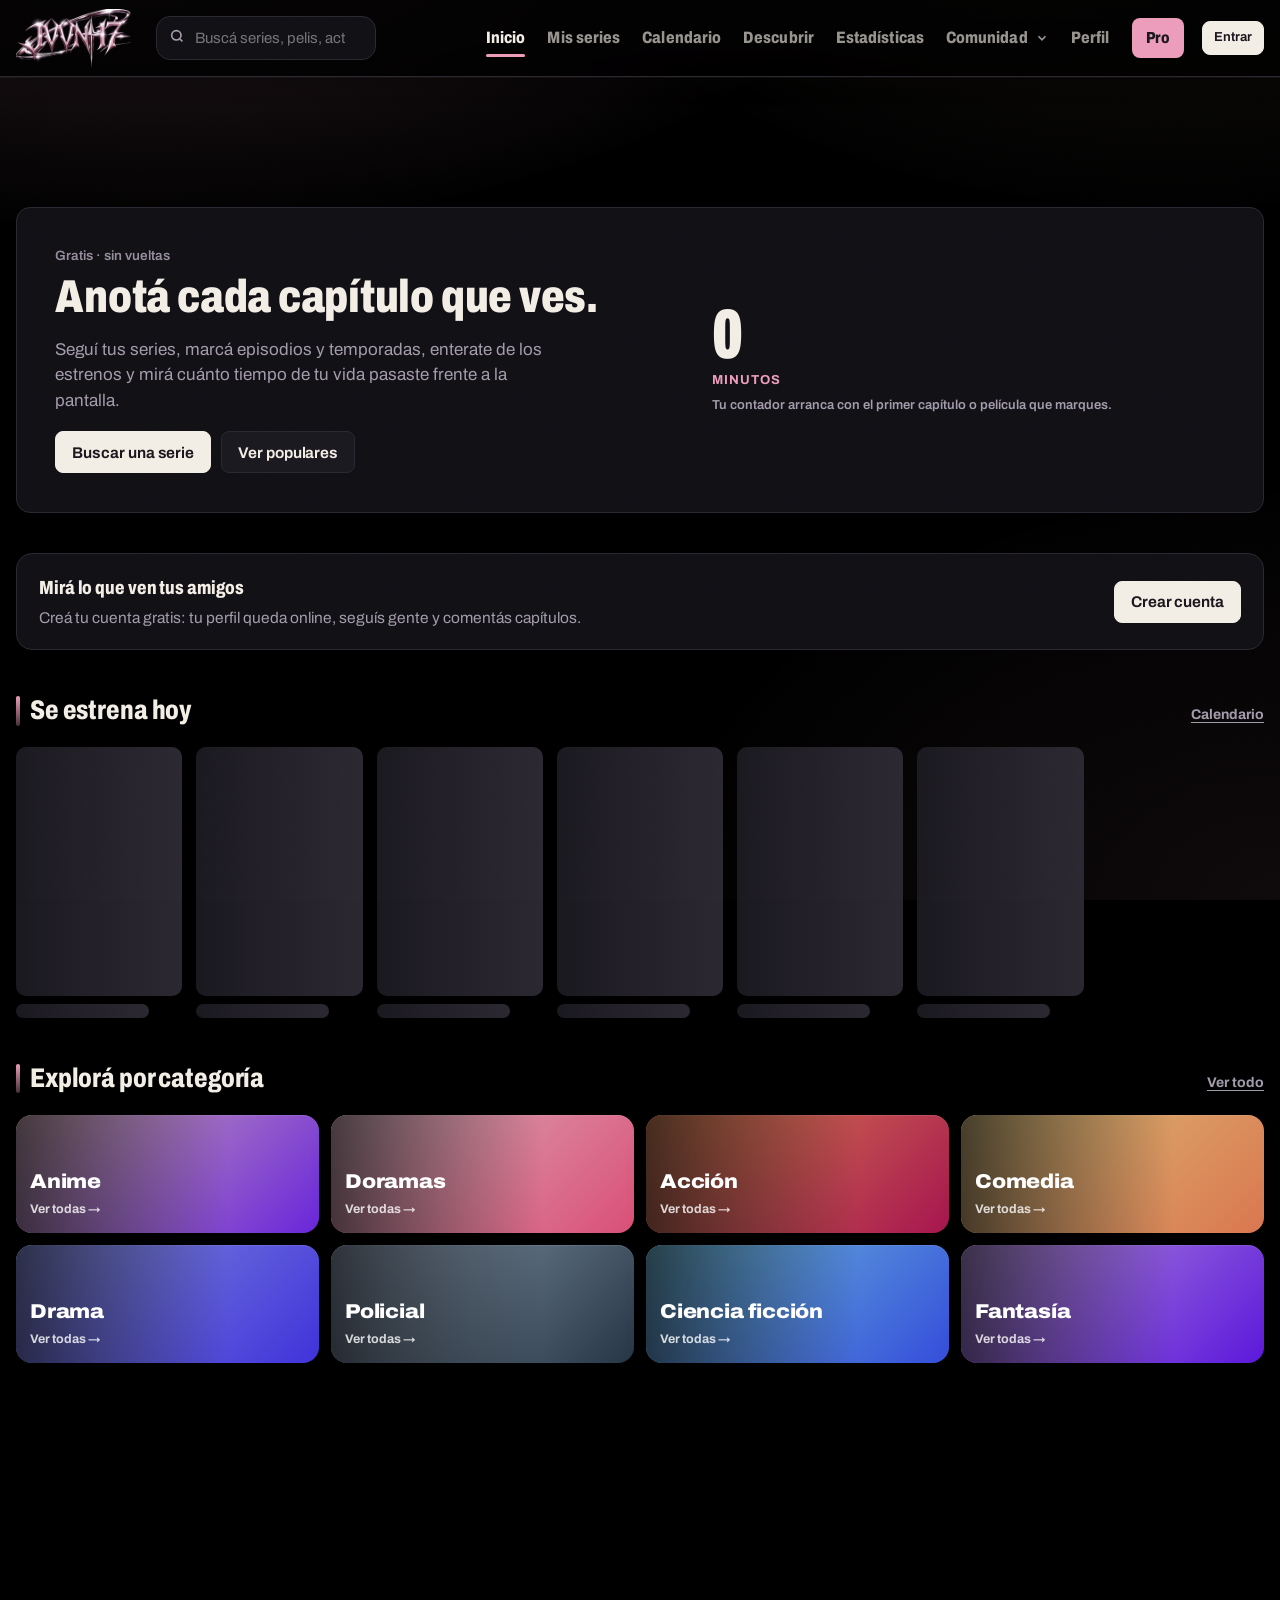
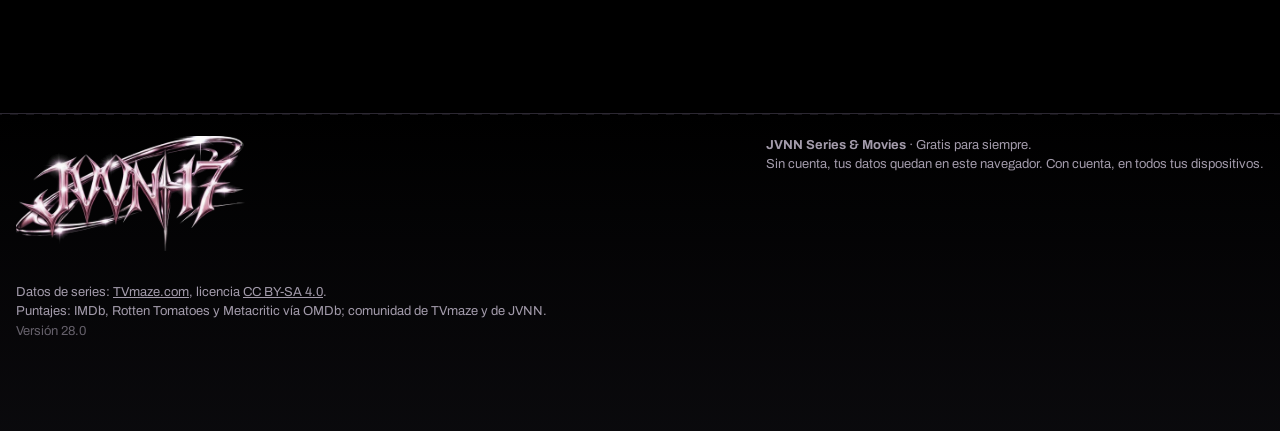
==== commit de3251b1: "Add files via upload" ====
--- a/index.html
+++ b/index.html
@@ -11404,6 +11404,42 @@
   if (AD.b728) setTimeout(() => { loadTopAd(true); loadBottomAds(); }, 600);
 }
 boot();
+// ============================================================ V28: OPTIMIZACIÓN Y FLUIDEZ
+// 1. Evitar que el inventario sature el procesador en segundo plano
+function fill17() {
+  clearTimeout(fillT17);
+  fillT17 = setTimeout(async () => {
+    const app = document.getElementById('app');
+    if (!app) return;
+    const els = [...app.querySelectorAll('.icard.v17:not([data-mkd])')];
+    const tot = app.querySelector('[data-invtotal]:not([data-mkd])');
+    if (!els.length && !tot) return;
+    await loadMk17();
+    for (const el of els) {
+      el.dataset.mkd = '1';
+      const it = { cid: el.dataset.mkcid, serial: +el.dataset.ser, pattern: +el.dataset.pat, wear: +el.dataset.wear };
+      const e = el.querySelector('[data-est]'); if (e) e.textContent = fmtc(estOf(it));
+      const m = el.querySelector('[data-mk]'); if (m) m.innerHTML = mkLine(it.cid);
+    }
+    if (tot) { 
+      tot.dataset.mkd = '1'; 
+      const sum = INV.list.reduce((a, it) => a + estOf(it), 0); 
+      tot.innerHTML = (sum ? ` Tu colección vale <b>${coinSVG(14)} ${fmtc(sum)}</b> (estimado).` : '') + ' <a href="#" data-act="valhelp">¿Qué hace valioso a un objeto?</a>'; 
+    }
+  }, 250);
+}
+
+// 2. Pausar animaciones pesadas de canvas si cambiás de pestaña (ahorra batería y CPU)
+document.addEventListener('visibilitychange', () => {
+  const canvases = document.querySelectorAll('canvas.pfxcv, canvas.entcv');
+  canvases.forEach(c => { c.style.display = document.hidden ? 'none' : ''; });
+});
+
+// 3. Subir la versión automáticamente en el pie
+(() => {
+  const v = document.querySelector('.version');
+  if (v) v.textContent = 'Versión 28.0';
+})();
 
 </script>
 </body>
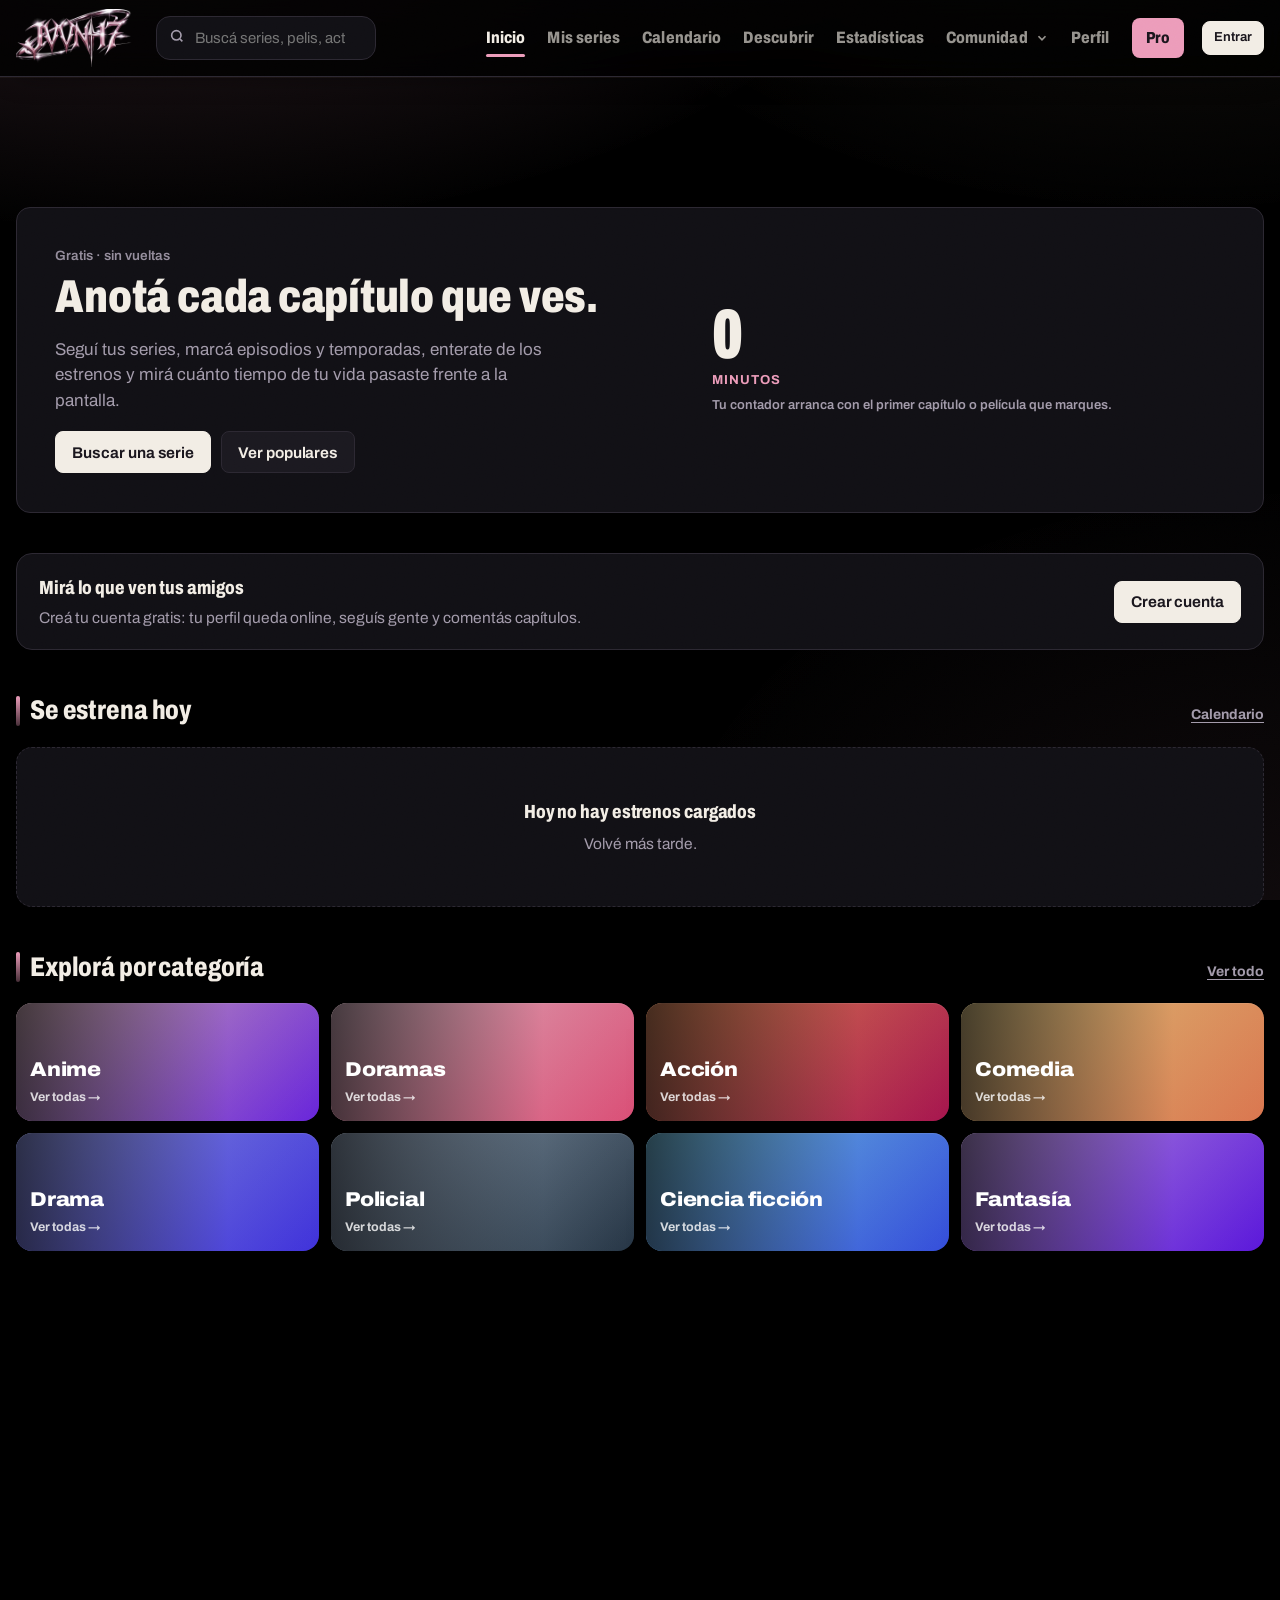
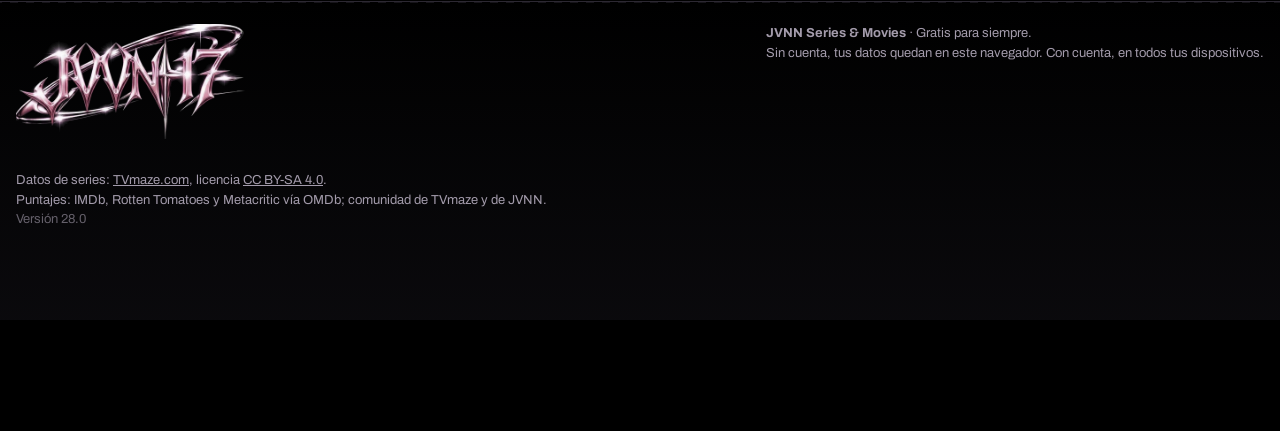
==== commit 7ec32119: "Add files via upload" ====
--- a/index.html
+++ b/index.html
@@ -11440,7 +11440,47 @@
   const v = document.querySelector('.version');
   if (v) v.textContent = 'Versión 28.0';
 })();
-
+// 4. Reducir cálculos pesados al scrollear rápido
+if (typeof updRow === 'function') {
+  let _rowT = 0;
+  const _origUpdRow = updRow;
+  updRow = function(r) {
+    const now = performance.now();
+    if (now - _rowT < 40) return; // evita ejecutar 60 veces por segundo
+    _rowT = now;
+    _origUpdRow(r);
+  };
+}
+
+// 5. Frenar repintados dobles al cambiar de vista
+if (typeof route === 'function') {
+  let _routeT = null;
+  const _origRoute = route;
+  route = function(keepScroll) {
+    clearTimeout(_routeT);
+    _routeT = setTimeout(() => _origRoute(keepScroll), 10);
+  };
+}// 4. Reducir cálculos pesados al scrollear rápido
+if (typeof updRow === 'function') {
+  let _rowT = 0;
+  const _origUpdRow = updRow;
+  updRow = function(r) {
+    const now = performance.now();
+    if (now - _rowT < 40) return; // evita ejecutar 60 veces por segundo
+    _rowT = now;
+    _origUpdRow(r);
+  };
+}
+
+// 5. Frenar repintados dobles al cambiar de vista
+if (typeof route === 'function') {
+  let _routeT = null;
+  const _origRoute = route;
+  route = function(keepScroll) {
+    clearTimeout(_routeT);
+    _routeT = setTimeout(() => _origRoute(keepScroll), 10);
+  };
+}
 </script>
 </body>
 </html>
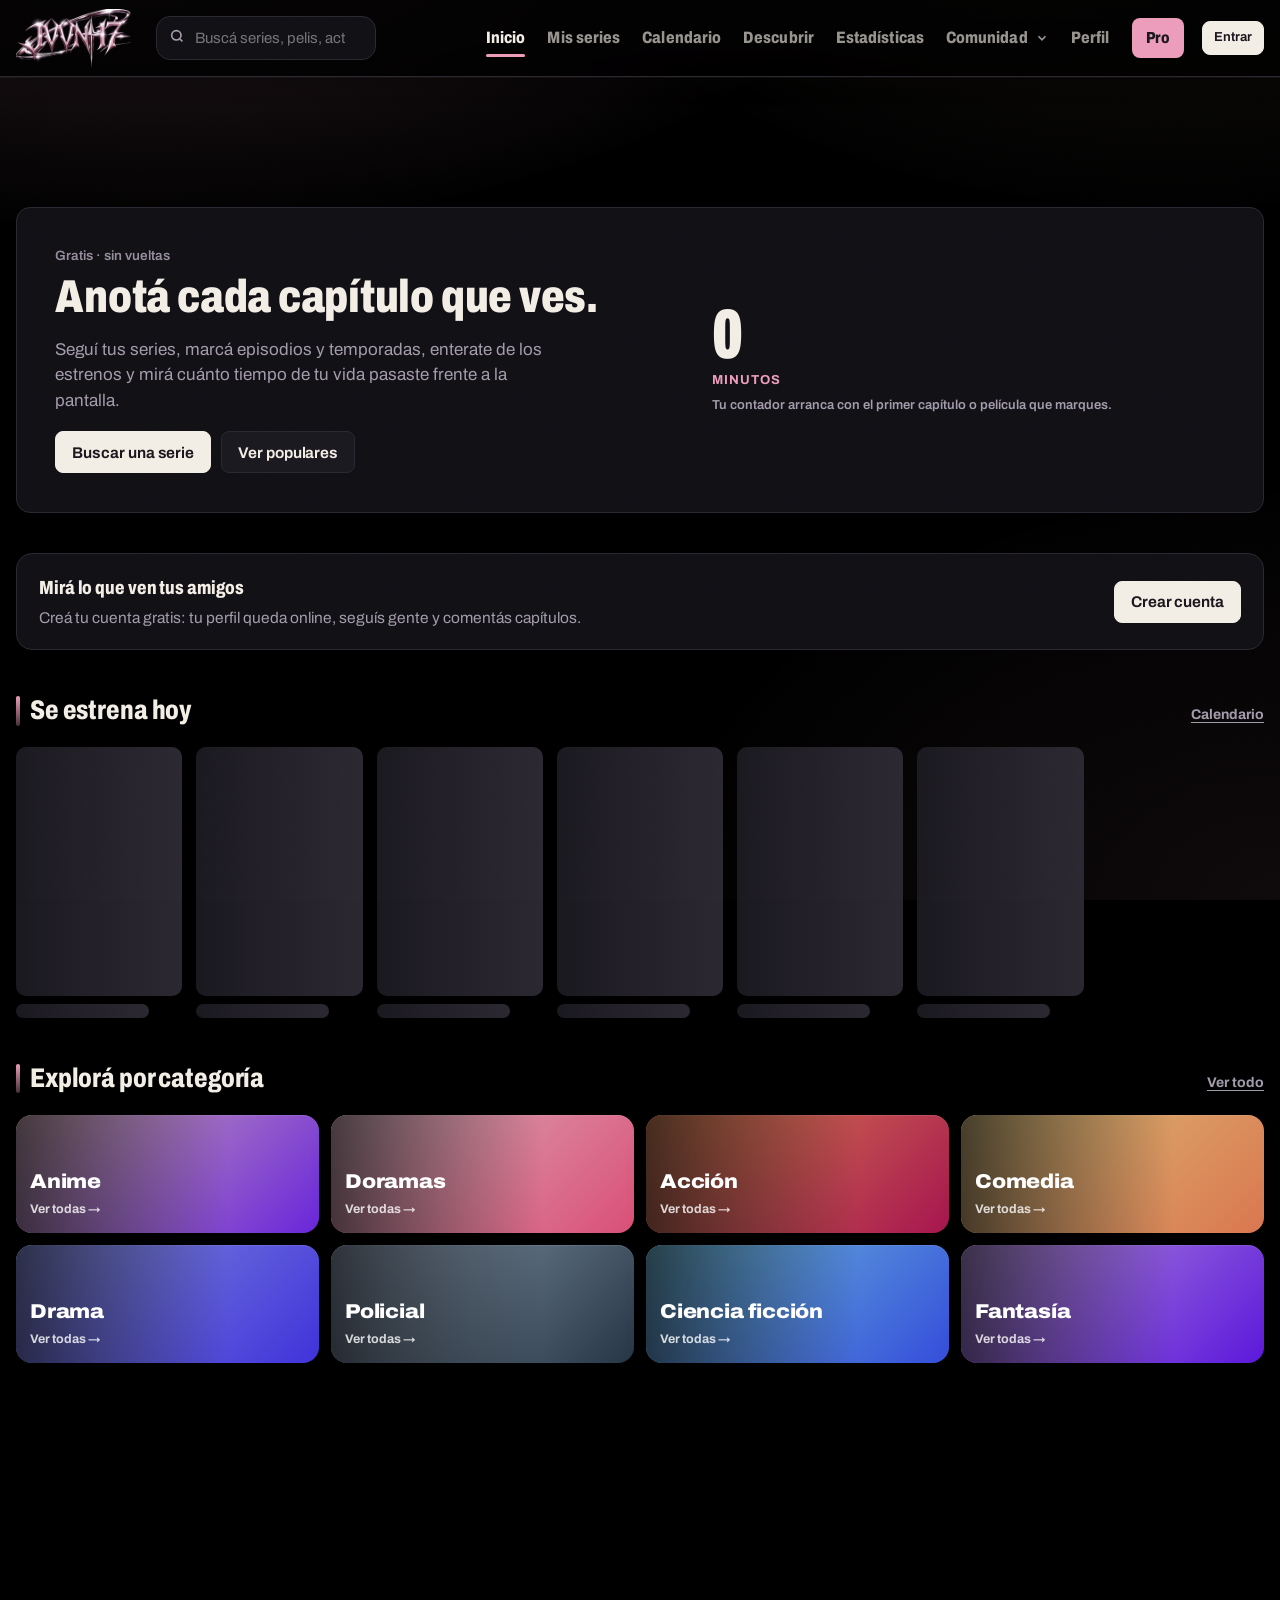
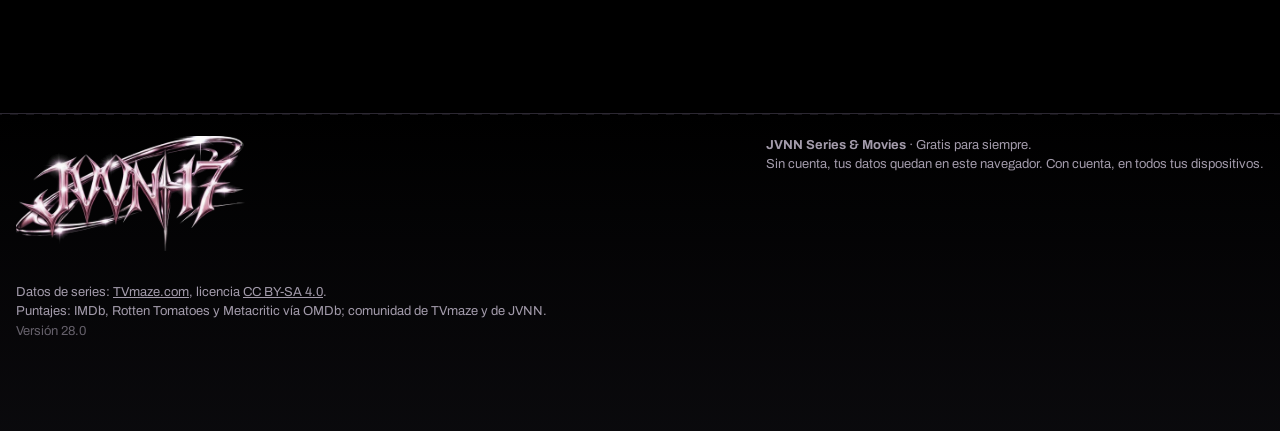
==== commit 307d3dab: "Add files via upload" ====
--- a/index.html
+++ b/index.html
@@ -11481,6 +11481,27 @@
     _routeT = setTimeout(() => _origRoute(keepScroll), 10);
   };
 }
+
+// ============================================================ V43: BOTÓN ABRIR 100 CAJAS
+(() => {
+  const patchBoxes = () => {
+    if (parseRoute().name !== 'cajas') return;
+    document.querySelectorAll('.boxcard:not([data-b100])').forEach(card => {
+      card.dataset.b100 = '1';
+      const btns = card.querySelector('.boxbtns');
+      if (!btns || btns.querySelector('[data-n="100"]')) return;
+      const bName = (card.className.match(/bx-([a-z]+)/) || [])[1] || 'normal';
+      const boxObj = BOXES[bName];
+      if (!boxObj) return;
+      
+      // Agregamos el botón de 100 al HTML de los botones de la caja
+      const p100 = boxObj.p * 100;
+      btns.insertAdjacentHTML('beforeend', `<button class="btn big" data-act="openboxn" data-b="${bName}" data-n="100">Abrir 100 · ${coinSVG(16)} ${p100.toLocaleString('es-AR')}</button>`);
+    });
+  };
+  const app = document.getElementById('app');
+  if (app) new MutationObserver(patchBoxes).observe(app, { childList: true, subtree: true });
+})();
 </script>
 </body>
 </html>
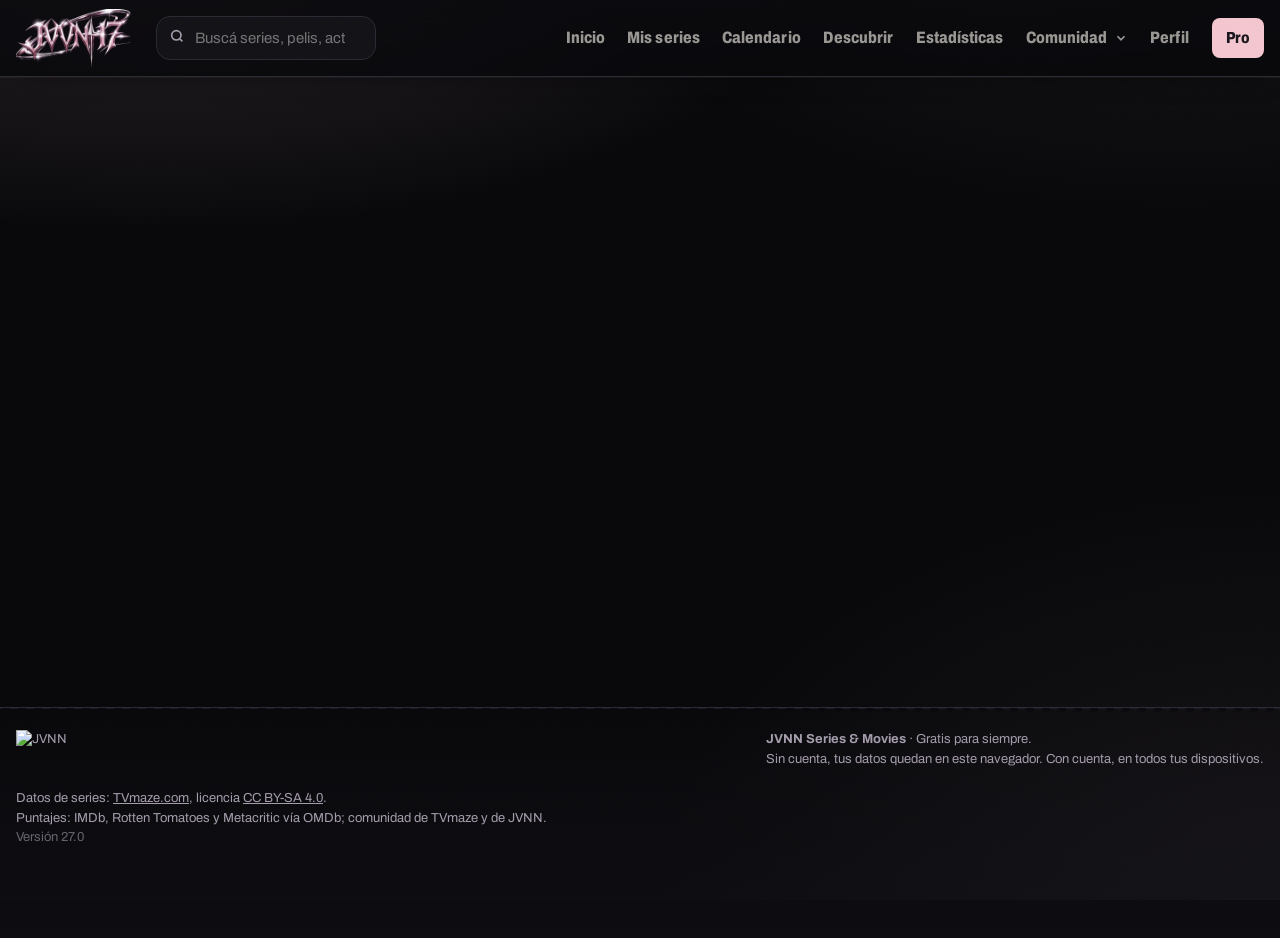
==== commit 6dd9a22a: "Add files via upload" ====
--- a/index.html
+++ b/index.html
@@ -11481,26 +11481,34 @@
     _routeT = setTimeout(() => _origRoute(keepScroll), 10);
   };
 }
-
-// ============================================================ V43: BOTÓN ABRIR 100 CAJAS
+// ============================================================ V44: BOTÓN ABRIR 100 CAJAS FIJO
 (() => {
   const patchBoxes = () => {
-    if (parseRoute().name !== 'cajas') return;
-    document.querySelectorAll('.boxcard:not([data-b100])').forEach(card => {
-      card.dataset.b100 = '1';
+    if (location.hash !== '#/cajas') return;
+    document.querySelectorAll('.boxcard').forEach(card => {
       const btns = card.querySelector('.boxbtns');
       if (!btns || btns.querySelector('[data-n="100"]')) return;
-      const bName = (card.className.match(/bx-([a-z]+)/) || [])[1] || 'normal';
-      const boxObj = BOXES[bName];
+      
+      // Buscamos qué caja es mirando su clase (bx-normal, bx-especial, etc.)
+      const match = card.className.match(/bx-([a-z]+)/);
+      const bName = match ? match[1] : 'normal';
+      const boxObj = typeof BOXES !== 'undefined' ? BOXES[bName] : null;
       if (!boxObj) return;
       
-      // Agregamos el botón de 100 al HTML de los botones de la caja
       const p100 = boxObj.p * 100;
       btns.insertAdjacentHTML('beforeend', `<button class="btn big" data-act="openboxn" data-b="${bName}" data-n="100">Abrir 100 · ${coinSVG(16)} ${p100.toLocaleString('es-AR')}</button>`);
     });
   };
+
+  // Se fija permanentemente si estás en la sección de cajas y pone el botón
   const app = document.getElementById('app');
-  if (app) new MutationObserver(patchBoxes).observe(app, { childList: true, subtree: true });
+  if (app) {
+    new MutationObserver(() => {
+      setTimeout(patchBoxes, 50);
+    }).observe(app, { childList: true, subtree: true });
+  }
+  window.addEventListener('hashchange', () => setTimeout(patchBoxes, 100));
+})();
 })();
 </script>
 </body>
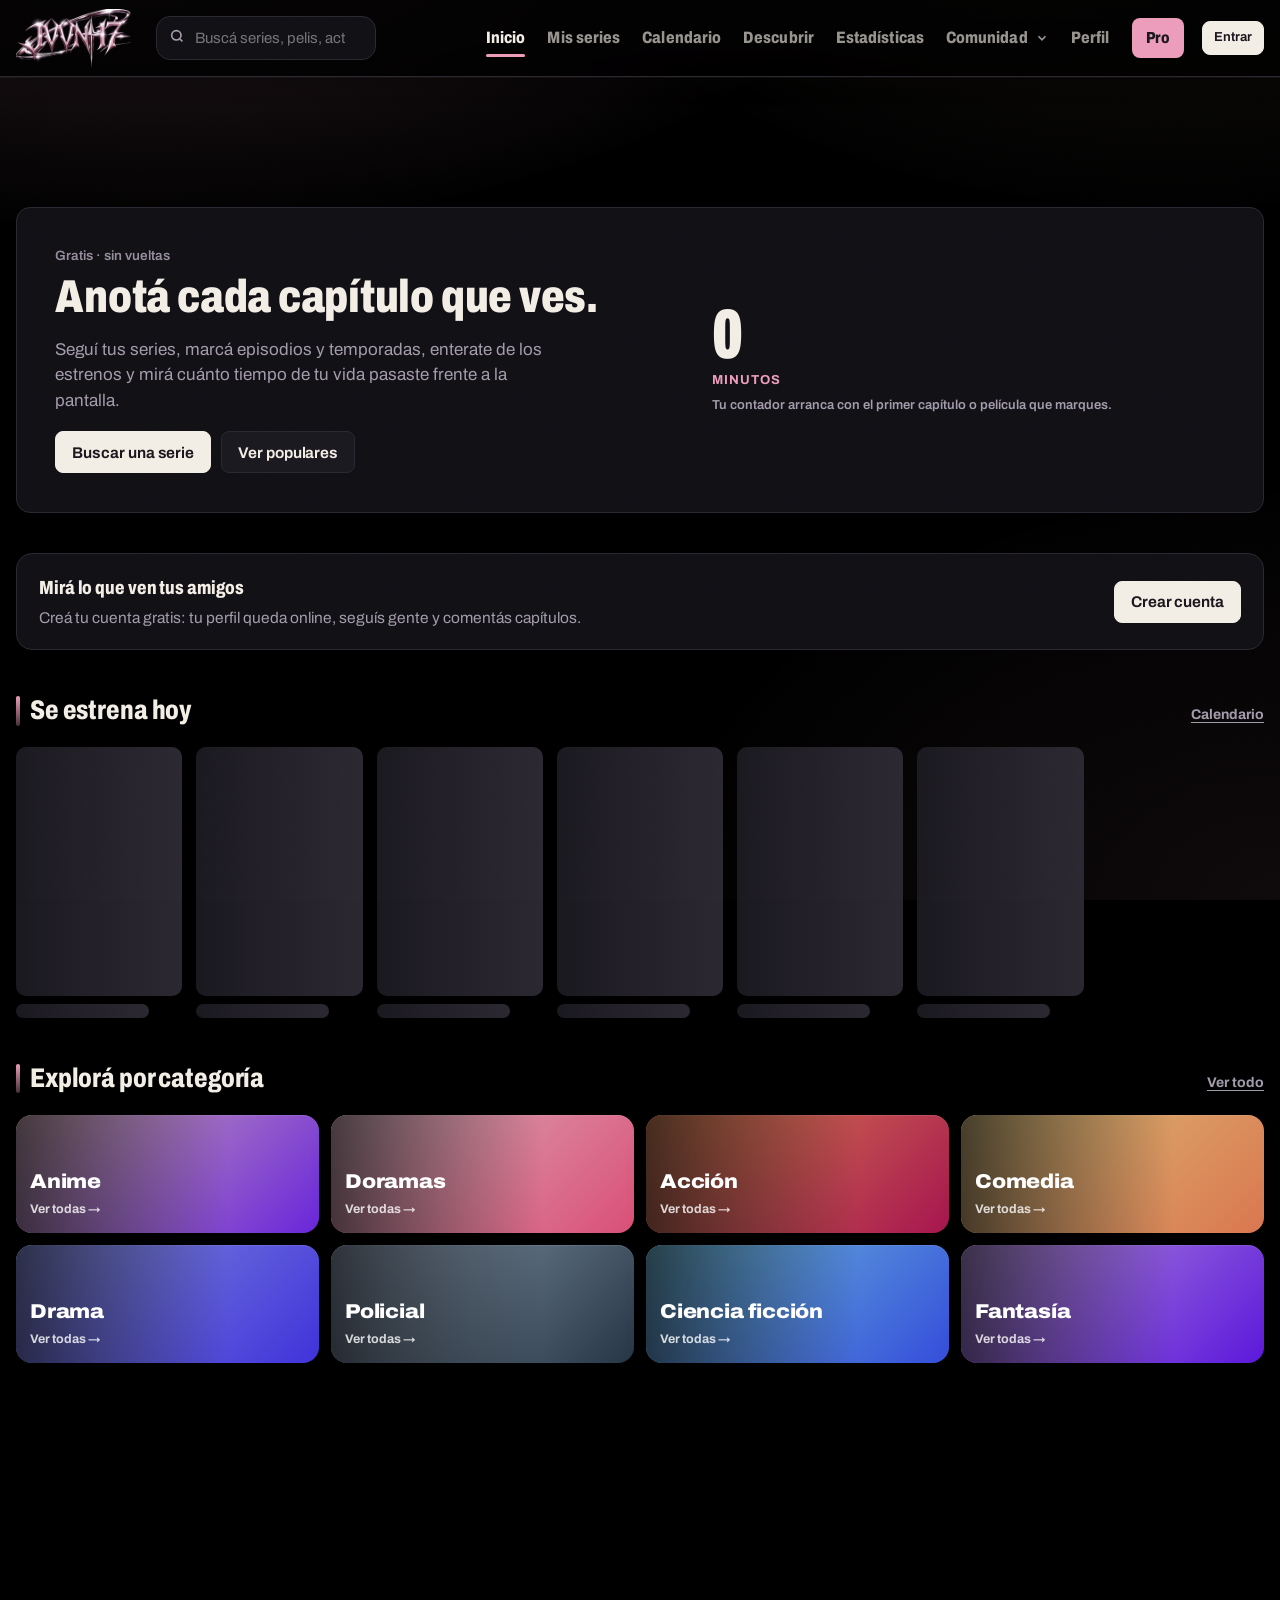
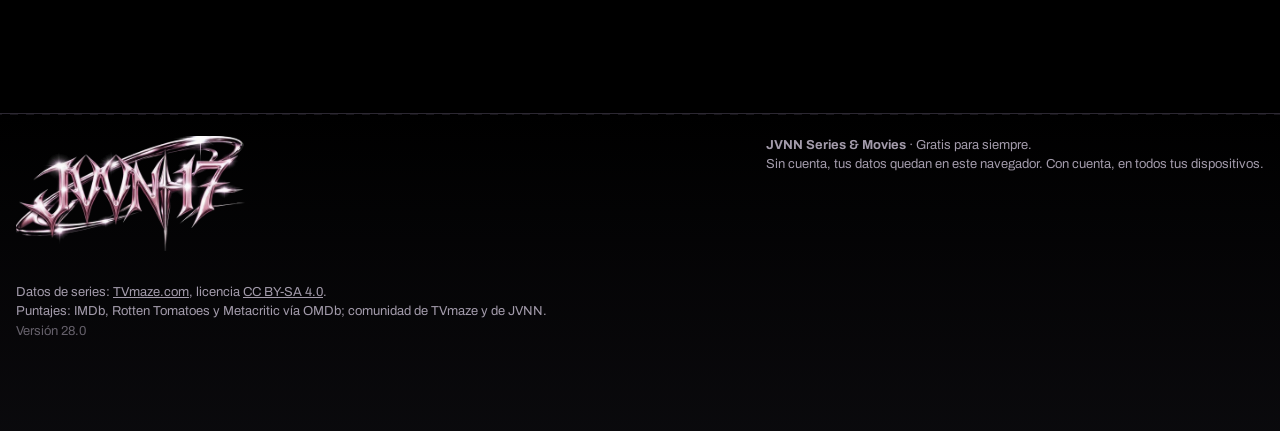
==== commit d2eb0997: "Add files via upload" ====
--- a/index.html
+++ b/index.html
@@ -2613,6 +2613,15 @@
 .galit:hover{border-color:var(--rc)}.galth{width:100%;aspect-ratio:1;display:block}.galth svg,.galth>*{width:100%;height:100%}.galit b{font-size:13px;line-height:1.2}.galit small{color:var(--rc);font-weight:700;font-size:11px}
 @media(max-width:420px){.galgrid{grid-template-columns:1fr 1fr}}
 .dkflk{animation:dkflk 1.4s ease-in-out infinite alternate;transform-box:fill-box;transform-origin:50% 100%}@keyframes dkflk{to{transform:scaleY(1.12);opacity:.85}}
+/* v43: más liviano. Las figuras en listas largas quedan quietas (se mueven al pasar el mouse) y lo que no está en pantalla no se dibuja */
+.igrid svg *,.galgrid svg *,.bvgrid svg *,.collgrid svg *,.m100g svg *,.multi svg *,.hsgrid svg *{animation-play-state:paused!important}
+.icard:hover svg *,.galit:hover svg *,.bvit:hover svg *,.m100i:hover svg *{animation-play-state:running!important}
+.pgidle *,.pgidle *::before,.pgidle *::after{animation-play-state:paused!important}
+.igrid>.icard{content-visibility:auto;contain-intrinsic-size:auto 380px}.galgrid>.galit{content-visibility:auto;contain-intrinsic-size:auto 200px}.bvgrid>.bvit{content-visibility:auto;contain-intrinsic-size:auto 180px}
+.m100r{display:flex;flex-wrap:wrap;gap:6px;justify-content:center;margin:6px 0 10px}.m100r span{padding:4px 10px;border-radius:99px;border:1px solid var(--rc);font-size:13px}.m100r b{color:var(--rc)}
+.m100g{display:grid;grid-template-columns:repeat(auto-fill,minmax(82px,1fr));gap:6px;max-height:46vh;overflow:auto;padding:2px}.m100i{display:flex;flex-direction:column;align-items:center;gap:2px;padding:6px 4px;border-radius:10px;background:rgba(255,255,255,.04);box-shadow:inset 0 -2px 0 var(--rc)}
+.m100i .ithumb{width:62px;height:62px;display:block}.m100i .ithumb>*{width:100%;height:100%}.m100i small{font-size:10px;line-height:1.15;text-align:center;opacity:.85;max-width:100%;overflow:hidden;text-overflow:ellipsis;white-space:nowrap}
+.m100 .btn{margin-top:10px}
 </style>
 <!-- TUS CAMBIOS DE DISEÑO: van en el archivo mis-estilos.css (al lado de este index.html). Ese archivo yo no lo piso nunca. -->
 <link rel="stylesheet" href="mis-estilos.css" onerror="this.remove()">
@@ -2645,7 +2654,7 @@
 
 <footer><div class="wrap"><img class="ftlogo" src="" alt="JVNN" loading="lazy">
   <div><b>JVNN Series &amp; Movies</b> · Gratis para siempre.<br>Sin cuenta, tus datos quedan en este navegador. Con cuenta, en todos tus dispositivos.</div>
-  <div>Datos de series: <a href="https://www.tvmaze.com" target="_blank" rel="noopener">TVmaze.com</a>, licencia <a href="https://creativecommons.org/licenses/by-sa/4.0/" target="_blank" rel="noopener">CC BY-SA 4.0</a>.<br>Puntajes: IMDb, Rotten Tomatoes y Metacritic vía OMDb; comunidad de TVmaze y de JVNN.<br><span class="version">Versión 27.0</span></div>
+  <div>Datos de series: <a href="https://www.tvmaze.com" target="_blank" rel="noopener">TVmaze.com</a>, licencia <a href="https://creativecommons.org/licenses/by-sa/4.0/" target="_blank" rel="noopener">CC BY-SA 4.0</a>.<br>Puntajes: IMDb, Rotten Tomatoes y Metacritic vía OMDb; comunidad de TVmaze y de JVNN.<br><span class="version">Versión 28.0</span></div>
 </div></footer>
 
 <nav class="bnav" id="bnav">
@@ -6678,21 +6687,26 @@
 });
 
 // ---------- INVENTARIO
+// el inventario se muestra de a 48 (con miles de figuras la página se trababa)
+var INVV = { n: 48, list: [], lm: {} };
+function invCardHTML(it, lm) { const l = lm[it.id], c = catOf(it.cid), on = c.f === 'sticker' ? false : S.profile.style[c.f] === c.k; return collCard(it, l ? `<span class="chip">En venta · ${coinSVG(12)} ${l.price}</span><button class="btn sm ghost" data-act="mkcancel" data-id="${l.id}">Sacar de venta</button>` : `<button class="btn sm ${on ? '' : 'pri'}" data-act="equipitem" data-cid="${h(it.cid)}">${on ? 'Puesto' : 'Poner'}</button><button class="btn sm" data-act="mklist" data-id="${it.id}">Vender</button>`); }
+function invMoreHTML(total) { return total > INVV.n ? `<div class="actions invmore" style="justify-content:center;margin:18px 0"><button class="btn" data-act="invmore">Ver más (${(total - INVV.n).toLocaleString('es-AR')} restantes)</button></div>` : ''; }
 async function vInventory(_, draw, alive) {
   if (!isLogged()) return needLogin(draw);
   draw(`${ecoNav('inventario')}<div class="sec">${Array.from({ length: 8 }, () => '<div class="skel" style="height:220px;display:inline-block;width:180px;margin:6px"></div>').join('')}</div>`);
   await loadInv(); if (!alive()) return;
   const listed = await sbTry(() => rest(`market?select=id,item_id,price&seller=eq.${ME.id}&status=eq.active`), []) || [];
-  const lm = Object.fromEntries(listed.map(l => [l.item_id, l]));
-  const fr = UI.invR || 'todas', list = INV.list.filter(it => fr === 'todas' || catOf(it.cid).r === fr).sort((a, b) => RAR[catOf(b.cid).r].o - RAR[catOf(a.cid).r].o || a.serial - b.serial);
+  const lm = INVV.lm = Object.fromEntries(listed.map(l => [l.item_id, l]));
+  const fr = UI.invR || 'todas', list = INVV.list = INV.list.filter(it => fr === 'todas' || catOf(it.cid).r === fr).sort((a, b) => RAR[catOf(b.cid).r].o - RAR[catOf(a.cid).r].o || a.serial - b.serial);
   const counts = {}; for (const it of INV.list) counts[catOf(it.cid).r] = (counts[catOf(it.cid).r] || 0) + 1;
   draw(`${ecoNav('inventario')}<section class="pagehead"><div class="eyebrow">Inventario</div><h1>Tus objetos</h1><p class="dim">${plural(INV.list.length, 'objeto', 'objetos')}. Lo que tenés acá ya está desbloqueado para tu perfil.<span data-invtotal></span></p></section>
     <div class="tabs">${[['todas', 'Todas']].concat(RORD.map(r => [r, RAR[r].n])).map(([k, n]) => `<button class="tab ${k === fr ? 'on' : ''}" data-act="invr" data-v="${k}">${n}${k === 'todas' ? '' : `<span>${counts[k] || 0}</span>`}</button>`).join('')}</div>
-    ${list.length ? `<div class="igrid">${list.map(it => { const l = lm[it.id], c = catOf(it.cid), on = c.f === 'sticker' ? false : S.profile.style[c.f] === c.k; return collCard(it, l ? `<span class="chip">En venta · ${coinSVG(12)} ${l.price}</span><button class="btn sm ghost" data-act="mkcancel" data-id="${l.id}">Sacar de venta</button>` : `<button class="btn sm ${on ? '' : 'pri'}" data-act="equipitem" data-cid="${h(it.cid)}">${on ? 'Puesto' : 'Poner'}</button><button class="btn sm" data-act="mklist" data-id="${it.id}">Vender</button>`); }).join('')}</div>`
+    ${list.length ? `<div class="igrid" id="invgrid">${list.slice(0, INVV.n).map(it => invCardHTML(it, lm)).join('')}</div>${invMoreHTML(list.length)}`
       : `<div class="empty sec"><h3>Todavía no tenés objetos</h3><div>Abrí una caja para empezar tu colección.</div><a class="btn pri" href="#/cajas">Ir a las cajas</a></div>`}`);
 }
 document.addEventListener('click', async e => {
-  const t = e.target.closest('[data-act="invr"]'); if (t) { UI.invR = t.dataset.v; refresh(); return; }
+  const t = e.target.closest('[data-act="invr"]'); if (t) { UI.invR = t.dataset.v; INVV.n = 48; refresh(); return; }
+  const im = e.target.closest('[data-act="invmore"]'); if (im) { const g = document.getElementById('invgrid'), from = INVV.n; INVV.n += 48; if (g) g.insertAdjacentHTML('beforeend', INVV.list.slice(from, INVV.n).map(it => invCardHTML(it, INVV.lm)).join('')); im.closest('.invmore').outerHTML = invMoreHTML(INVV.list.length); return; }
   const l = e.target.closest('[data-act="mklist"]');
   if (l) { const v = prompt('¿A cuántas monedas lo querés vender? (la página se queda con el 5%)'); const p = parseInt(String(v || '').replace(/\D/g, '')); if (!p) return; try { await rest('rpc/market_list', { method: 'POST', body: { p_item: +l.dataset.id, p_price: p } }); toast('Publicado en el mercado.'); refresh(); } catch (x) { toast(x.message); } return; }
   const c = e.target.closest('[data-act="mkcancel"]');
@@ -10999,6 +11013,58 @@
 function ecoNav(cur) { return `<nav class="econav">${[['ganar', 'Ganá monedas'], ['tienda', 'Tienda'], ['cajas', 'Cajas'], ['batallas', 'Batallas'], ['misiones', 'Misiones'], ['temporada', 'Pase'], ['inventario', 'Inventario'], ['colecciones', 'Colecciones'], ['galeria', 'Galería'], ['mercado', 'Mercado'], ['intercambios', 'Intercambios'], ['taller', 'Taller'], ['canjes', 'Canjes'], ['sorteos', 'Sorteos'], ['bucks', 'Bucks']].map(([k, n]) => `<a class="${k === cur ? 'on' : ''}" href="#/${k}">${n}</a>`).join('')}<span class="ecocoins">${coinSVG(18)} <b>${WALLET.coins.toLocaleString('es-AR')}</b></span><span class="ecocoins bk">${buckSVG(18)} <b>${(WALLET.bucks || 0).toLocaleString('es-AR')}</b></span></nav>`; }
 
 
+// ============================================================ V43: ABRIR 100 CAJAS (bien hecho) + LA PÁGINA MÁS LIVIANA
+// ---------- Abrir 100: el servidor abre de a 10, así que se piden 10 tandas seguidas y se muestra un resumen liviano
+const OPEN100 = { busy: false };
+let ob100T = 0;
+function addOpen100() {
+  clearTimeout(ob100T);
+  ob100T = setTimeout(() => {
+    if (parseRoute().name !== 'cajas') return;
+    document.querySelectorAll('#app .boxcard:not([data-o100])').forEach(card => {
+      card.dataset.o100 = '1'; const k = (card.className.match(/bx-([a-z]+)/) || [])[1], b = BOXES[k], btns = card.querySelector('.boxbtns');
+      if (!b || !btns || b.p > 5000) return;
+      btns.insertAdjacentHTML('beforeend', `<button class="btn" data-act="openbox100" data-b="${k}">Abrir 100 · ${coinSVG(14)} ${(b.p * 100).toLocaleString('es-AR')}</button>`);
+    });
+  }, 120);
+}
+{ const app = document.getElementById('app'); if (app) new MutationObserver(addOpen100).observe(app, { childList: true, subtree: true }); }
+const setOpenBtns = on => document.querySelectorAll('[data-act="openboxn"],[data-act="openbox100"]').forEach(x => x.disabled = !on);
+document.addEventListener('click', async e => {
+  const b = e.target.closest('[data-act="openbox100"]'); if (!b) return; e.stopImmediatePropagation();
+  if (opening || OPEN100.busy) return;
+  if (!isLogged()) { location.hash = '#/entrar/crear'; return; }
+  const k = b.dataset.b, box = BOXES[k]; if (!box) return;
+  if (WALLET.coins < box.p * 100) return toast(`Te faltan ${(box.p * 100 - WALLET.coins).toLocaleString('es-AR')} monedas para abrir 100.`);
+  if (!await ask('¿Abrir 100 cajas?', `Son ${(box.p * 100).toLocaleString('es-AR')} monedas de una. Te mostramos lo mejor que salió y todo queda en tu inventario.`, [['yes', 'Abrir 100', 'pri']])) return;
+  opening = true; OPEN100.busy = true; setOpenBtns(false);
+  const old = b.innerHTML, items = []; let err = '';
+  for (let i = 0; i < 10; i++) {
+    b.textContent = `Abriendo… ${i * 10}/100`;
+    try { let res = await rest('rpc/open_boxes', { method: 'POST', body: { box_id: k, n: 10 } }); if (typeof res === 'string') res = JSON.parse(res); items.push(...(res.items || []).map(r => r.item)); if (res.coins != null) WALLET.coins = +res.coins; }
+    catch (x) { err = x.message; break; }
+  }
+  b.innerHTML = old; renderCoins(); INV.list.unshift(...items); OPEN100.busy = false;
+  if (!items.length) { opening = false; setOpenBtns(true); return toast(err || 'No se pudo abrir.'); }
+  if (err) toast(`Se abrieron ${items.length} (después: ${err})`);
+  const sorted = items.slice().sort((a, c) => RAR[catOf(c.cid).r].o - RAR[catOf(a.cid).r].o || estOf(c) - estOf(a));
+  spinReveal(k, sorted[0], () => {
+    opening = false; setOpenBtns(true);
+    const rv = document.querySelector('.boxov .reveal'); if (!rv) return;
+    const cnt = {}, val = items.reduce((a, it) => a + estOf(it), 0); for (const it of items) { const r = catOf(it.cid).r; cnt[r] = (cnt[r] || 0) + 1; }
+    rv.insertAdjacentHTML('beforeend', `<div class="multi m100"><div class="lb">Salieron ${items.length} · valen ${coinSVG(13)} ${fmtc(val)} en total</div>
+      <div class="m100r">${RORD.slice().reverse().filter(r => cnt[r]).map(r => `<span style="--rc:${RAR[r].c}"><b>${cnt[r]}</b> ${RAR[r].n}</span>`).join('')}</div>
+      <div class="m100g">${sorted.slice(0, 24).map(it => { const c = catOf(it.cid); return `<span class="m100i" style="--rc:${RAR[c.r].c}" title="${h(c.n)}">${itemThumb(it.cid, it.pattern, it.wear, it.serial)}<small>${h(c.n)}</small></span>`; }).join('')}</div>
+      ${items.length > 24 ? `<a class="btn sm" href="#/inventario" data-act="closebox">Ver las ${items.length} en el inventario</a>` : ''}</div>`);
+  });
+}, true);
+// ---------- si algo falla a mitad de una apertura, los botones se destraban solos (antes había que recargar la página)
+{ let stuck = 0; setInterval(() => { if (opening && !OPEN100.busy && !document.querySelector('.boxov')) { if (++stuck >= 3) { opening = false; setOpenBtns(true); stuck = 0; } } else stuck = 0; }, 4000); }
+document.addEventListener('click', e => { if (e.target.closest('.boxov [data-act="closebox"], .boxov .boxx, .boxov [data-act="openagain"]')) setTimeout(() => { if (!document.querySelector('.boxov') && !OPEN100.busy) { opening = false; setOpenBtns(true); } }, 50); });
+// ---------- animaciones en pausa cuando la pestaña no se ve (ahorra compu y batería)
+document.addEventListener('visibilitychange', () => document.documentElement.classList.toggle('pgidle', document.hidden));
+
+
 // ============================================================ ONLINE (Supabase)
 // Cliente propio y liviano: Auth (GoTrue) + base de datos (PostgREST) con fetch.
 const ONLINE = !!(CONFIG.supabaseUrl && CONFIG.supabaseKey);
@@ -11404,112 +11470,7 @@
   if (AD.b728) setTimeout(() => { loadTopAd(true); loadBottomAds(); }, 600);
 }
 boot();
-// ============================================================ V28: OPTIMIZACIÓN Y FLUIDEZ
-// 1. Evitar que el inventario sature el procesador en segundo plano
-function fill17() {
-  clearTimeout(fillT17);
-  fillT17 = setTimeout(async () => {
-    const app = document.getElementById('app');
-    if (!app) return;
-    const els = [...app.querySelectorAll('.icard.v17:not([data-mkd])')];
-    const tot = app.querySelector('[data-invtotal]:not([data-mkd])');
-    if (!els.length && !tot) return;
-    await loadMk17();
-    for (const el of els) {
-      el.dataset.mkd = '1';
-      const it = { cid: el.dataset.mkcid, serial: +el.dataset.ser, pattern: +el.dataset.pat, wear: +el.dataset.wear };
-      const e = el.querySelector('[data-est]'); if (e) e.textContent = fmtc(estOf(it));
-      const m = el.querySelector('[data-mk]'); if (m) m.innerHTML = mkLine(it.cid);
-    }
-    if (tot) { 
-      tot.dataset.mkd = '1'; 
-      const sum = INV.list.reduce((a, it) => a + estOf(it), 0); 
-      tot.innerHTML = (sum ? ` Tu colección vale <b>${coinSVG(14)} ${fmtc(sum)}</b> (estimado).` : '') + ' <a href="#" data-act="valhelp">¿Qué hace valioso a un objeto?</a>'; 
-    }
-  }, 250);
-}
-
-// 2. Pausar animaciones pesadas de canvas si cambiás de pestaña (ahorra batería y CPU)
-document.addEventListener('visibilitychange', () => {
-  const canvases = document.querySelectorAll('canvas.pfxcv, canvas.entcv');
-  canvases.forEach(c => { c.style.display = document.hidden ? 'none' : ''; });
-});
-
-// 3. Subir la versión automáticamente en el pie
-(() => {
-  const v = document.querySelector('.version');
-  if (v) v.textContent = 'Versión 28.0';
-})();
-// 4. Reducir cálculos pesados al scrollear rápido
-if (typeof updRow === 'function') {
-  let _rowT = 0;
-  const _origUpdRow = updRow;
-  updRow = function(r) {
-    const now = performance.now();
-    if (now - _rowT < 40) return; // evita ejecutar 60 veces por segundo
-    _rowT = now;
-    _origUpdRow(r);
-  };
-}
-
-// 5. Frenar repintados dobles al cambiar de vista
-if (typeof route === 'function') {
-  let _routeT = null;
-  const _origRoute = route;
-  route = function(keepScroll) {
-    clearTimeout(_routeT);
-    _routeT = setTimeout(() => _origRoute(keepScroll), 10);
-  };
-}// 4. Reducir cálculos pesados al scrollear rápido
-if (typeof updRow === 'function') {
-  let _rowT = 0;
-  const _origUpdRow = updRow;
-  updRow = function(r) {
-    const now = performance.now();
-    if (now - _rowT < 40) return; // evita ejecutar 60 veces por segundo
-    _rowT = now;
-    _origUpdRow(r);
-  };
-}
-
-// 5. Frenar repintados dobles al cambiar de vista
-if (typeof route === 'function') {
-  let _routeT = null;
-  const _origRoute = route;
-  route = function(keepScroll) {
-    clearTimeout(_routeT);
-    _routeT = setTimeout(() => _origRoute(keepScroll), 10);
-  };
-}
-// ============================================================ V44: BOTÓN ABRIR 100 CAJAS FIJO
-(() => {
-  const patchBoxes = () => {
-    if (location.hash !== '#/cajas') return;
-    document.querySelectorAll('.boxcard').forEach(card => {
-      const btns = card.querySelector('.boxbtns');
-      if (!btns || btns.querySelector('[data-n="100"]')) return;
-      
-      // Buscamos qué caja es mirando su clase (bx-normal, bx-especial, etc.)
-      const match = card.className.match(/bx-([a-z]+)/);
-      const bName = match ? match[1] : 'normal';
-      const boxObj = typeof BOXES !== 'undefined' ? BOXES[bName] : null;
-      if (!boxObj) return;
-      
-      const p100 = boxObj.p * 100;
-      btns.insertAdjacentHTML('beforeend', `<button class="btn big" data-act="openboxn" data-b="${bName}" data-n="100">Abrir 100 · ${coinSVG(16)} ${p100.toLocaleString('es-AR')}</button>`);
-    });
-  };
-
-  // Se fija permanentemente si estás en la sección de cajas y pone el botón
-  const app = document.getElementById('app');
-  if (app) {
-    new MutationObserver(() => {
-      setTimeout(patchBoxes, 50);
-    }).observe(app, { childList: true, subtree: true });
-  }
-  window.addEventListener('hashchange', () => setTimeout(patchBoxes, 100));
-})();
-})();
+
 </script>
 </body>
 </html>
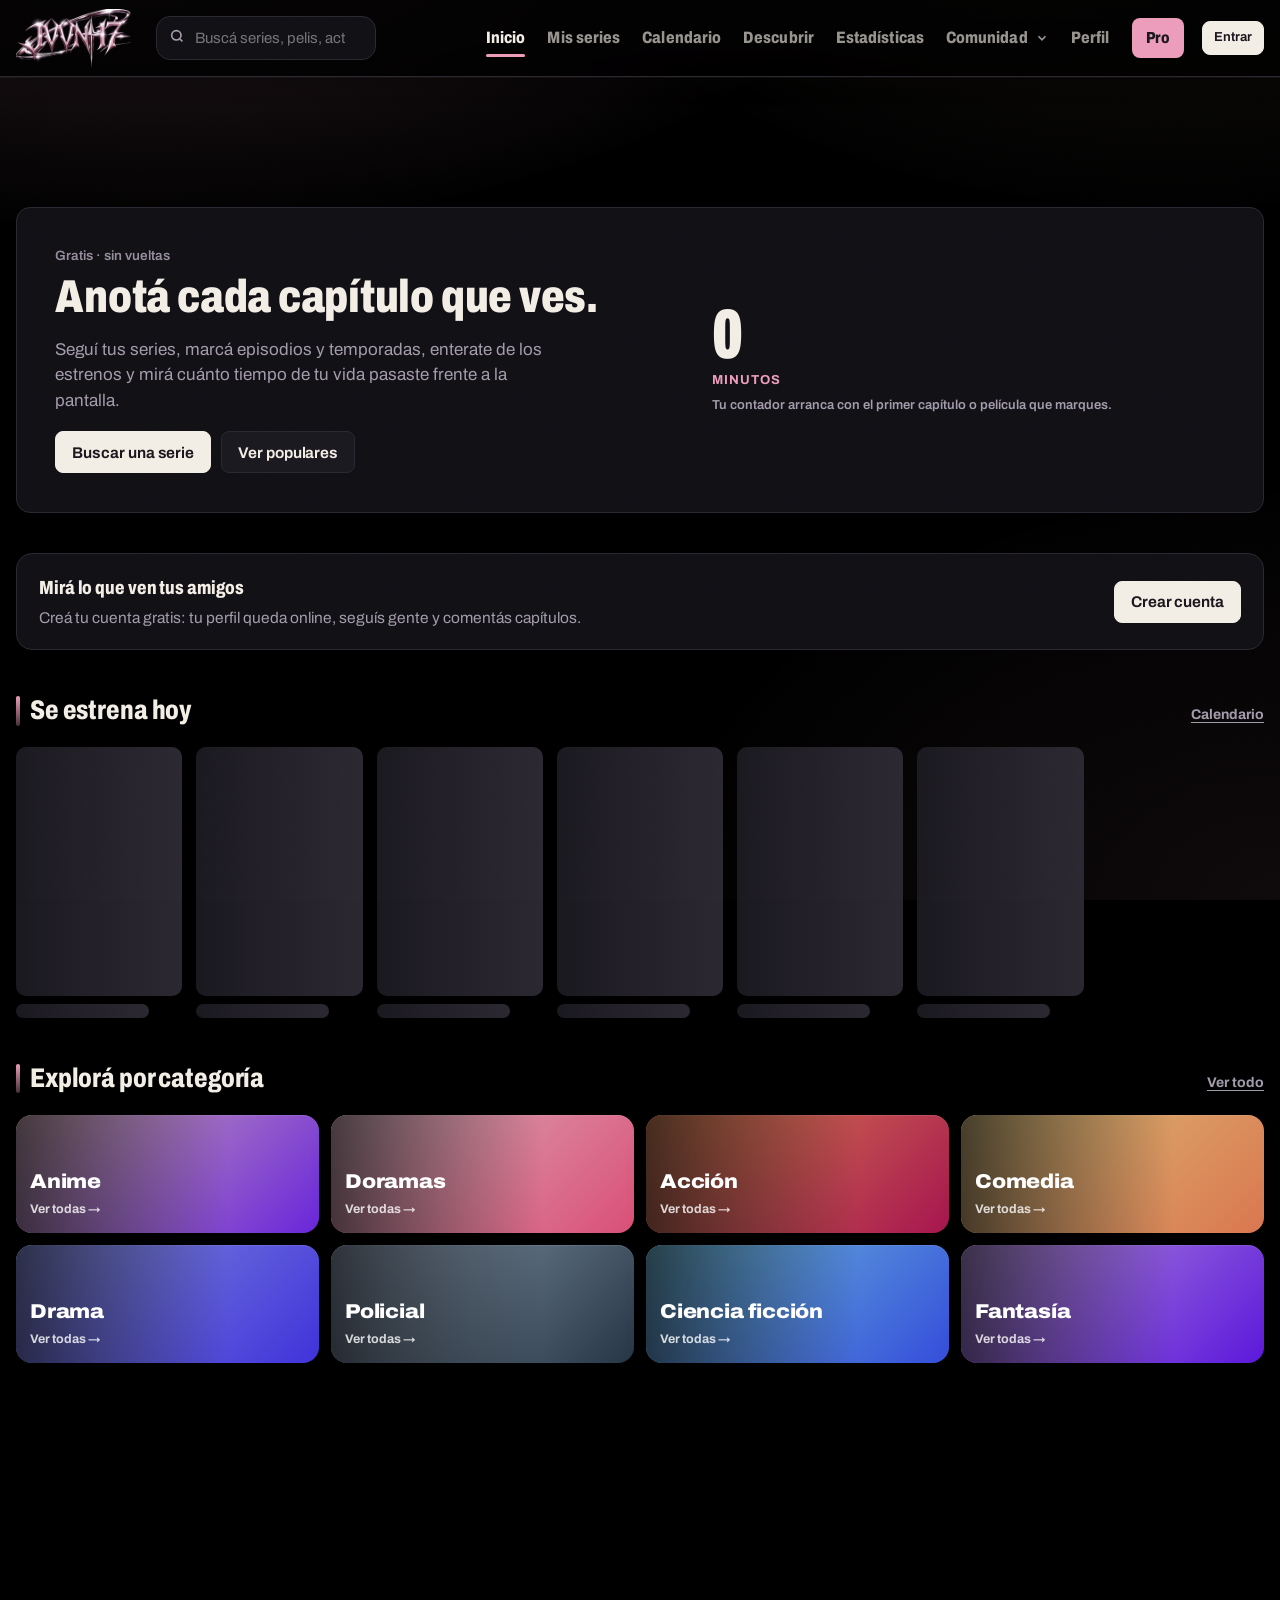
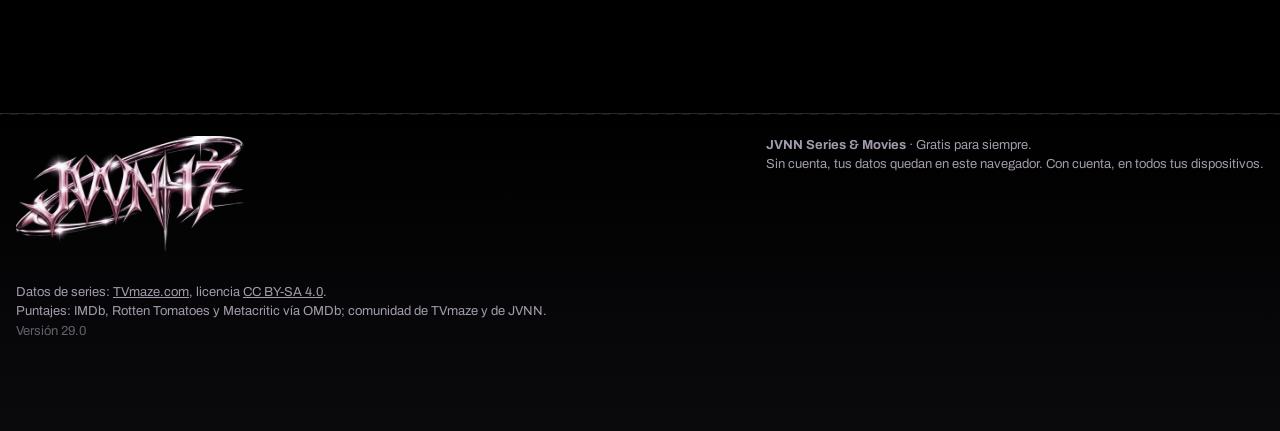
==== commit cf0f1348: "Add files via upload" ====
--- a/index.html
+++ b/index.html
@@ -2619,9 +2619,43 @@
 .pgidle *,.pgidle *::before,.pgidle *::after{animation-play-state:paused!important}
 .igrid>.icard{content-visibility:auto;contain-intrinsic-size:auto 380px}.galgrid>.galit{content-visibility:auto;contain-intrinsic-size:auto 200px}.bvgrid>.bvit{content-visibility:auto;contain-intrinsic-size:auto 180px}
 .m100r{display:flex;flex-wrap:wrap;gap:6px;justify-content:center;margin:6px 0 10px}.m100r span{padding:4px 10px;border-radius:99px;border:1px solid var(--rc);font-size:13px}.m100r b{color:var(--rc)}
+.m100i{border:0;color:inherit;font:inherit;cursor:zoom-in}
 .m100g{display:grid;grid-template-columns:repeat(auto-fill,minmax(82px,1fr));gap:6px;max-height:46vh;overflow:auto;padding:2px}.m100i{display:flex;flex-direction:column;align-items:center;gap:2px;padding:6px 4px;border-radius:10px;background:rgba(255,255,255,.04);box-shadow:inset 0 -2px 0 var(--rc)}
 .m100i .ithumb{width:62px;height:62px;display:block}.m100i .ithumb>*{width:100%;height:100%}.m100i small{font-size:10px;line-height:1.15;text-align:center;opacity:.85;max-width:100%;overflow:hidden;text-overflow:ellipsis;white-space:nowrap}
 .m100 .btn{margin-top:10px}
+/* v44: apertura de cajas nueva */
+.boxov.px{position:fixed;inset:0;z-index:10100;display:block;background:radial-gradient(ellipse at 50% 45%,rgba(20,16,28,.92),rgba(3,3,6,.97) 70%);backdrop-filter:blur(8px);overflow:auto}
+.boxov.px .pxstage{position:relative;width:100%;max-width:1100px;margin:0 auto;min-height:100vh;min-height:100dvh;display:grid;place-items:center;padding:24px 0}
+.pxcharge{display:grid;place-items:center;gap:18px;position:relative}
+.pxrays{position:absolute;width:520px;height:520px;max-width:120vw;border-radius:50%;background:repeating-conic-gradient(from 0deg,rgba(255,255,255,.07) 0 6deg,transparent 6deg 18deg);mask-image:radial-gradient(closest-side,#000 25%,transparent);-webkit-mask-image:radial-gradient(closest-side,#000 25%,transparent);animation:pxspin 9s linear infinite}
+.pxbox{position:relative;width:210px;height:210px;animation:pxshake 1.35s cubic-bezier(.5,0,.6,1) both}.pxbox svg{width:100%;height:100%;filter:drop-shadow(0 18px 30px rgba(0,0,0,.6))}
+.pxlabel{position:relative;font-size:15px;color:#cfc9d9;letter-spacing:.02em}.pxlabel b{color:#fff}
+@keyframes pxshake{0%{transform:scale(.7);opacity:0}15%{transform:scale(1);opacity:1}40%{transform:rotate(-3deg)}50%{transform:rotate(3deg)}60%{transform:rotate(-5deg) scale(1.03)}70%{transform:rotate(5deg) scale(1.05)}80%{transform:rotate(-7deg) scale(1.08)}90%{transform:rotate(7deg) scale(1.12)}100%{transform:scale(1.3);opacity:0;filter:brightness(2.5)}}
+@keyframes pxspin{to{transform:rotate(360deg)}}
+.pxreel{position:relative;width:min(1100px,100vw);padding:22px 0;overflow:hidden;mask-image:linear-gradient(90deg,transparent,#000 14%,#000 86%,transparent);-webkit-mask-image:linear-gradient(90deg,transparent,#000 14%,#000 86%,transparent);transition:opacity .5s,transform .5s}
+.pxreel.gone{position:absolute;opacity:0;transform:translateY(-40px) scale(.96);pointer-events:none}
+.pxpin{position:absolute;left:50%;top:6px;bottom:6px;width:3px;margin-left:-1.5px;background:linear-gradient(#ffd24a,#fff,#ffd24a);border-radius:2px;z-index:2;box-shadow:0 0 14px #ffd24a}
+.pxpin::before,.pxpin::after{content:"";position:absolute;left:50%;margin-left:-8px;border:8px solid transparent}.pxpin::before{top:-4px;border-top-color:#ffd24a}.pxpin::after{bottom:-4px;border-bottom-color:#ffd24a}
+.pxstrip{display:flex;gap:12px;padding:0 12px;will-change:transform}
+.pxit{flex:none;width:156px;height:196px;border-radius:16px;display:flex;flex-direction:column;align-items:center;padding:10px 8px 8px;background:linear-gradient(180deg,rgba(255,255,255,.06),rgba(255,255,255,.015)),radial-gradient(ellipse at 50% 35%,color-mix(in srgb,var(--rc) 28%,transparent),transparent 70%),#121018;border:1px solid rgba(255,255,255,.08);box-shadow:inset 0 -4px 0 var(--rc)}
+.pxart{width:132px;height:132px;display:block}.pxart svg,.pxart>*{width:100%;height:100%}.pxit svg *{animation-play-state:paused!important}
+.pxit b{font-size:12px;line-height:1.2;text-align:center;margin-top:4px;color:#e9e4f2;display:-webkit-box;-webkit-line-clamp:2;-webkit-box-orient:vertical;overflow:hidden}.pxit i{font-style:normal;font-size:10px;font-weight:800;letter-spacing:.08em;text-transform:uppercase;color:var(--rc);margin-top:auto}
+.pxit.win{border-color:var(--rc);box-shadow:inset 0 -4px 0 var(--rc),0 0 0 2px var(--rc),0 0 40px color-mix(in srgb,var(--rc) 60%,transparent);transform:scale(1.06);transition:transform .3s}
+.pxrev{position:relative;display:flex;flex-direction:column;align-items:center;text-align:center;width:min(640px,calc(100vw - 32px));animation:pxin .55s cubic-bezier(.2,.9,.3,1.2) both}
+@keyframes pxin{from{opacity:0;transform:translateY(24px) scale(.94)}}
+.pxglow{position:absolute;top:10px;left:50%;width:460px;height:460px;margin-left:-230px;border-radius:50%;background:radial-gradient(closest-side,color-mix(in srgb,var(--rc) 45%,transparent),transparent);pointer-events:none;z-index:-1}
+.pxglow::after{content:"";position:absolute;inset:0;border-radius:50%;background:repeating-conic-gradient(from 0deg,color-mix(in srgb,var(--rc) 22%,transparent) 0 5deg,transparent 5deg 15deg);mask-image:radial-gradient(closest-side,#000 30%,transparent);-webkit-mask-image:radial-gradient(closest-side,#000 30%,transparent);animation:pxspin 20s linear infinite}
+.pxtag{font-size:clamp(22px,4vw,34px);font-weight:900;letter-spacing:.02em;color:var(--rc);text-shadow:0 0 24px color-mix(in srgb,var(--rc) 60%,transparent);margin-bottom:6px}
+.pxfig{width:min(300px,70vw);aspect-ratio:1;border:0;background:none;padding:0;cursor:zoom-in;animation:pxfloat 3.4s ease-in-out infinite;filter:drop-shadow(0 16px 26px rgba(0,0,0,.6))}.pxfig .ithumb,.pxfig .ithumb>*,.pxfig svg{width:100%;height:100%;display:block}
+@keyframes pxfloat{50%{transform:translateY(-8px)}}
+.pxname{margin:6px 0 10px;font-size:clamp(20px,3.2vw,28px);color:#fff}
+.pxchips{display:flex;flex-wrap:wrap;gap:6px;justify-content:center}.pxchips span{display:inline-flex;align-items:center;gap:4px;padding:5px 11px;border-radius:99px;background:rgba(255,255,255,.06);border:1px solid rgba(255,255,255,.1);font-size:13px;color:#e6e0ef}.pxchips .pxr{background:var(--rc);color:#000;font-weight:800;border-color:transparent}
+.pxrev .rvfair{margin:10px 0 0}.pxacts{justify-content:center;margin-top:14px;flex-wrap:wrap}
+.pxrev .multi{width:100%;margin-top:16px}
+.boxov.px.done.r-mitica .pxit.win,.boxov.px.done.r-exotica .pxit.win,.boxov.px.done.r-unica .pxit.win{animation:pxpulse 1s ease-in-out infinite}@keyframes pxpulse{50%{box-shadow:inset 0 -4px 0 var(--rc),0 0 0 2px var(--rc),0 0 70px var(--rc)}}
+.o100pro{border-color:#ffd24a!important}.protag{font-size:10px;font-weight:900;padding:2px 6px;border-radius:6px;background:#ffd24a;color:#000;margin-left:4px}
+@media(max-width:600px){.pxit{width:118px;height:156px}.pxart{width:100px;height:100px}.pxbox{width:160px;height:160px}.pxfig{width:min(240px,66vw)}}
+@media(prefers-reduced-motion:reduce){.pxrays,.pxglow::after,.pxfig{animation:none}}
 </style>
 <!-- TUS CAMBIOS DE DISEÑO: van en el archivo mis-estilos.css (al lado de este index.html). Ese archivo yo no lo piso nunca. -->
 <link rel="stylesheet" href="mis-estilos.css" onerror="this.remove()">
@@ -2654,7 +2688,7 @@
 
 <footer><div class="wrap"><img class="ftlogo" src="" alt="JVNN" loading="lazy">
   <div><b>JVNN Series &amp; Movies</b> · Gratis para siempre.<br>Sin cuenta, tus datos quedan en este navegador. Con cuenta, en todos tus dispositivos.</div>
-  <div>Datos de series: <a href="https://www.tvmaze.com" target="_blank" rel="noopener">TVmaze.com</a>, licencia <a href="https://creativecommons.org/licenses/by-sa/4.0/" target="_blank" rel="noopener">CC BY-SA 4.0</a>.<br>Puntajes: IMDb, Rotten Tomatoes y Metacritic vía OMDb; comunidad de TVmaze y de JVNN.<br><span class="version">Versión 28.0</span></div>
+  <div>Datos de series: <a href="https://www.tvmaze.com" target="_blank" rel="noopener">TVmaze.com</a>, licencia <a href="https://creativecommons.org/licenses/by-sa/4.0/" target="_blank" rel="noopener">CC BY-SA 4.0</a>.<br>Puntajes: IMDb, Rotten Tomatoes y Metacritic vía OMDb; comunidad de TVmaze y de JVNN.<br><span class="version">Versión 29.0</span></div>
 </div></footer>
 
 <nav class="bnav" id="bnav">
@@ -11065,6 +11099,80 @@
 document.addEventListener('visibilitychange', () => document.documentElement.classList.toggle('pgidle', document.hidden));
 
 
+// ============================================================ V44: APERTURA DE CAJAS NUEVA (más prolija y con las figuras grandes)
+const PX_TITLE = { unica: '¡1 DE 1! Existe uno solo y es tuyo', exotica: '¡EXÓTICO!', mitica: '¡MÍTICO!', legendaria: '¡LEGENDARIO!', epica: '¡Épico!', rara: 'Te salió algo raro', comun: 'Te salió algo común' };
+function pxCard(c) { const R = RAR[c.r] || RAR.comun; return `<div class="pxit r-${c.r}" style="--rc:${R.c}"><span class="pxart">${inspArt(c.id)}</span><b>${h(c.n)}</b><i>${R.n}</i></div>`; }
+function spinReveal(boxId, item, done) {
+  const box = BOXES[boxId], c0 = catOf(item.cid), R0 = RAR[c0.r] || RAR.comun;
+  const pool = Object.values(CAT_IDX).filter(c => box.w[c.r] && (box.any || !c.b || c.b.includes(boxId)));
+  const pickR = () => { let x = Math.random() * 100, acc = 0; for (const r of [...RORD].reverse()) { acc += box.w[r] || 0; if (x < acc) return r; } return 'rara'; };
+  const strip = Array.from({ length: 48 }, () => { const r = pickR(), l = pool.filter(c => c.r === r); return l[Math.floor(Math.random() * l.length)] || pool[0] || c0; });
+  const WIN = 40; strip[WIN] = c0;
+  const rare = pool.filter(c => RAR[c.r].o >= 4); if (rare.length) { strip[WIN + 1] = rare[Math.floor(Math.random() * rare.length)]; if (R0.o < 3) strip[WIN - 1] = rare[Math.floor(Math.random() * rare.length)]; }
+  const ov = document.createElement('div'); ov.className = 'boxov px charging'; ov.style.setProperty('--rc', R0.c);
+  ov.innerHTML = `<div class="pxstage">
+      <div class="pxcharge"><div class="pxrays"></div><div class="pxbox">${boxSVG(boxId in BOXART ? boxId : 'normal', 'big')}</div><div class="pxlabel">Abriendo <b>${h(box.n)}</b></div></div>
+      <div class="pxreel" hidden><div class="pxpin"></div><div class="pxstrip">${strip.map(pxCard).join('')}</div></div>
+      <div class="reveal pxrev" hidden></div></div>
+    <button class="sndbtn ov" data-act="sndtoggle" title="Sonido">${sndIcon()}</button>`;
+  document.body.appendChild(ov);
+  [0, .3, .55, .78, .96, 1.1].forEach((t, i) => SND.thump(t, .1 + i * .03)); setTimeout(() => SND.pop(), 1250);
+  setTimeout(() => {
+    ov.classList.remove('charging'); ov.classList.add('spinning'); ov.querySelector('.pxcharge').remove();
+    const reel = ov.querySelector('.pxreel'), st = ov.querySelector('.pxstrip'); reel.hidden = false;
+    requestAnimationFrame(() => {
+      const it = st.children[0], iw = it.getBoundingClientRect().width + parseFloat(getComputedStyle(st).columnGap || 12);
+      const off = WIN * iw - reel.clientWidth / 2 + it.getBoundingClientRect().width / 2 + (Math.random() * .6 - .3) * it.getBoundingClientRect().width;
+      st.style.transition = 'transform 6.2s cubic-bezier(.08,.82,.17,1)'; st.style.transform = `translateX(${-off}px)`;
+      BOXFX.spin(reel, st);
+    });
+    setTimeout(() => {
+      st.children[WIN].classList.add('win'); ov.classList.remove('spinning'); ov.classList.add('done', 'r-' + c0.r);
+      BOXFX.reveal(ov, c0.r);
+      setTimeout(() => {
+        reel.classList.add('gone');
+        const rv = ov.querySelector('.pxrev'), gm = gemOf(item), w = +item.wear, s = +item.serial;
+        rv.innerHTML = `<div class="pxglow"></div><div class="pxtag">${PX_TITLE[c0.r] || R0.n}</div>
+          ${gm ? `<div class="rvgem" style="--gc:${GEMT[gm].c}">${GEMT[gm].i} ¡${GEMT[gm].n.toUpperCase()}! <small>Sale 1 en ${fmtc(GEMT[gm].odds)}</small></div>` : ''}
+          <button class="pxfig" data-act="pxinsp" title="Inspeccionar">${itemThumb(item.cid, item.pattern, item.wear, item.serial)}</button>
+          <h2 class="pxname">${h(c0.n)}</h2>
+          <div class="pxchips"><span class="pxr">${R0.n}</span><span>${s <= 0 ? 'Fundador' : '#' + s}${c0.max ? ' de ' + c0.max : ''}</span><span>Patrón #${+item.pattern}</span><span>${WEAR(w)} · ${w.toFixed(3)}</span><span>${coinSVG(13)} ${fmtc(estOf(item))}</span></div>
+          <p class="small dim rvfair">🎲 Lo sorteó el servidor al azar (serie, patrón y desgaste). <a href="#" data-act="valhelp">¿Cuánto vale?</a></p>
+          <div class="actions pxacts"><button class="btn pri" data-act="equipitem" data-cid="${h(item.cid)}">Ponérmelo</button><button class="btn" data-act="openagain" data-b="${boxId}">Abrir otra</button><button class="btn" data-act="pxinsp">Inspeccionar</button><a class="btn ghost" href="#/inventario" data-act="closebox">Inventario</a><button class="btn ghost" data-act="closebox">Cerrar</button></div>`;
+        rv.hidden = false; ov.querySelector('.pxrev').dataset.cid = item.cid; ov._item = item;
+        if (R0.o >= 3) { const rc = rv.querySelector('.pxfig').getBoundingClientRect(); for (let i = 0; i < (R0.o >= 4 ? 10 : 4); i++) setTimeout(() => burstAt(rc.left + rc.width * Math.random(), rc.top + rc.height * .4 * Math.random(), c0.r === 'exotica' || c0.r === 'unica' ? ['#ff7aa8', '#ffd36b', '#a8f0c6', '#7fe0ff', '#c3a8ff', '#ffffff'] : [R0.c, '#ffffff', '#ffd76a'], 34, 'confeti'), i * 120); }
+        done();
+      }, 700);
+    }, 6400);
+  }, 1350);
+}
+document.addEventListener('click', e => { const b = e.target.closest('.boxov [data-act="pxinsp"]'); if (!b) return; e.stopImmediatePropagation(); const ov = b.closest('.boxov'); if (ov && ov._item) inspect([{ cid: ov._item.cid, item: ov._item }], 0); }, true);
+
+// ---------- abrir 100 también en la Legendaria y el Abismo, solo para Pro
+const proOK = () => (isLogged() && isFounderId(ME.id)) || PRO.plan === 'combo' || (PRO.items || []).includes('combo') || PRO.me === true;
+function addOpen100() {
+  clearTimeout(ob100T);
+  ob100T = setTimeout(() => {
+    if (parseRoute().name !== 'cajas') return;
+    document.querySelectorAll('#app .boxcard:not([data-o100])').forEach(card => {
+      const k = (card.className.match(/bx-([a-z]+)/) || [])[1], b = BOXES[k], btns = card.querySelector('.boxbtns'); if (!b || !btns) return;
+      const pro = b.p > 5000; if (pro && !proOK()) return;
+      card.dataset.o100 = '1';
+      btns.insertAdjacentHTML('beforeend', `<button class="btn ${pro ? 'o100pro' : ''}" data-act="openbox100" data-b="${k}">Abrir 100 · ${coinSVG(14)} ${(b.p * 100).toLocaleString('es-AR')}${pro ? ' <span class="protag">PRO</span>' : ''}</button>`);
+    });
+  }, 120);
+}
+// ---------- "todo lo que salió" (abrir 5 o 10) en versión compacta: figura grande + nombre, tocás y la inspeccionás
+new MutationObserver(() => {
+  const m = document.querySelector('.boxov.px .pxrev .multi:not([data-px]):not(.m100)'); if (!m) return; m.dataset.px = '1';
+  const its = [...m.querySelectorAll('.icard')].map(c => ({ cid: c.dataset.mkcid, serial: +c.dataset.ser, pattern: +c.dataset.pat, wear: +c.dataset.wear })).filter(x => x.cid);
+  if (!its.length) return;
+  m._items = its;
+  m.innerHTML = `<div class="lb">Todo lo que salió (${its.length}) · valen ${coinSVG(13)} ${fmtc(its.reduce((a, it) => a + estOf(it), 0))}</div><div class="m100g">${its.map((it, i) => { const c = catOf(it.cid); return `<button class="m100i" data-pxm="${i}" style="--rc:${RAR[c.r].c}" title="${h(c.n)}">${itemThumb(it.cid, it.pattern, it.wear, it.serial)}<small>${h(c.n)}</small></button>`; }).join('')}</div>`;
+}).observe(document.body, { childList: true, subtree: true });
+document.addEventListener('click', e => { const b = e.target.closest('.boxov [data-pxm]'); if (!b) return; e.stopImmediatePropagation(); const m = b.closest('.multi'); inspect(m._items.map(it => ({ cid: it.cid, item: it })), +b.dataset.pxm); }, true);
+
+
 // ============================================================ ONLINE (Supabase)
 // Cliente propio y liviano: Auth (GoTrue) + base de datos (PostgREST) con fetch.
 const ONLINE = !!(CONFIG.supabaseUrl && CONFIG.supabaseKey);
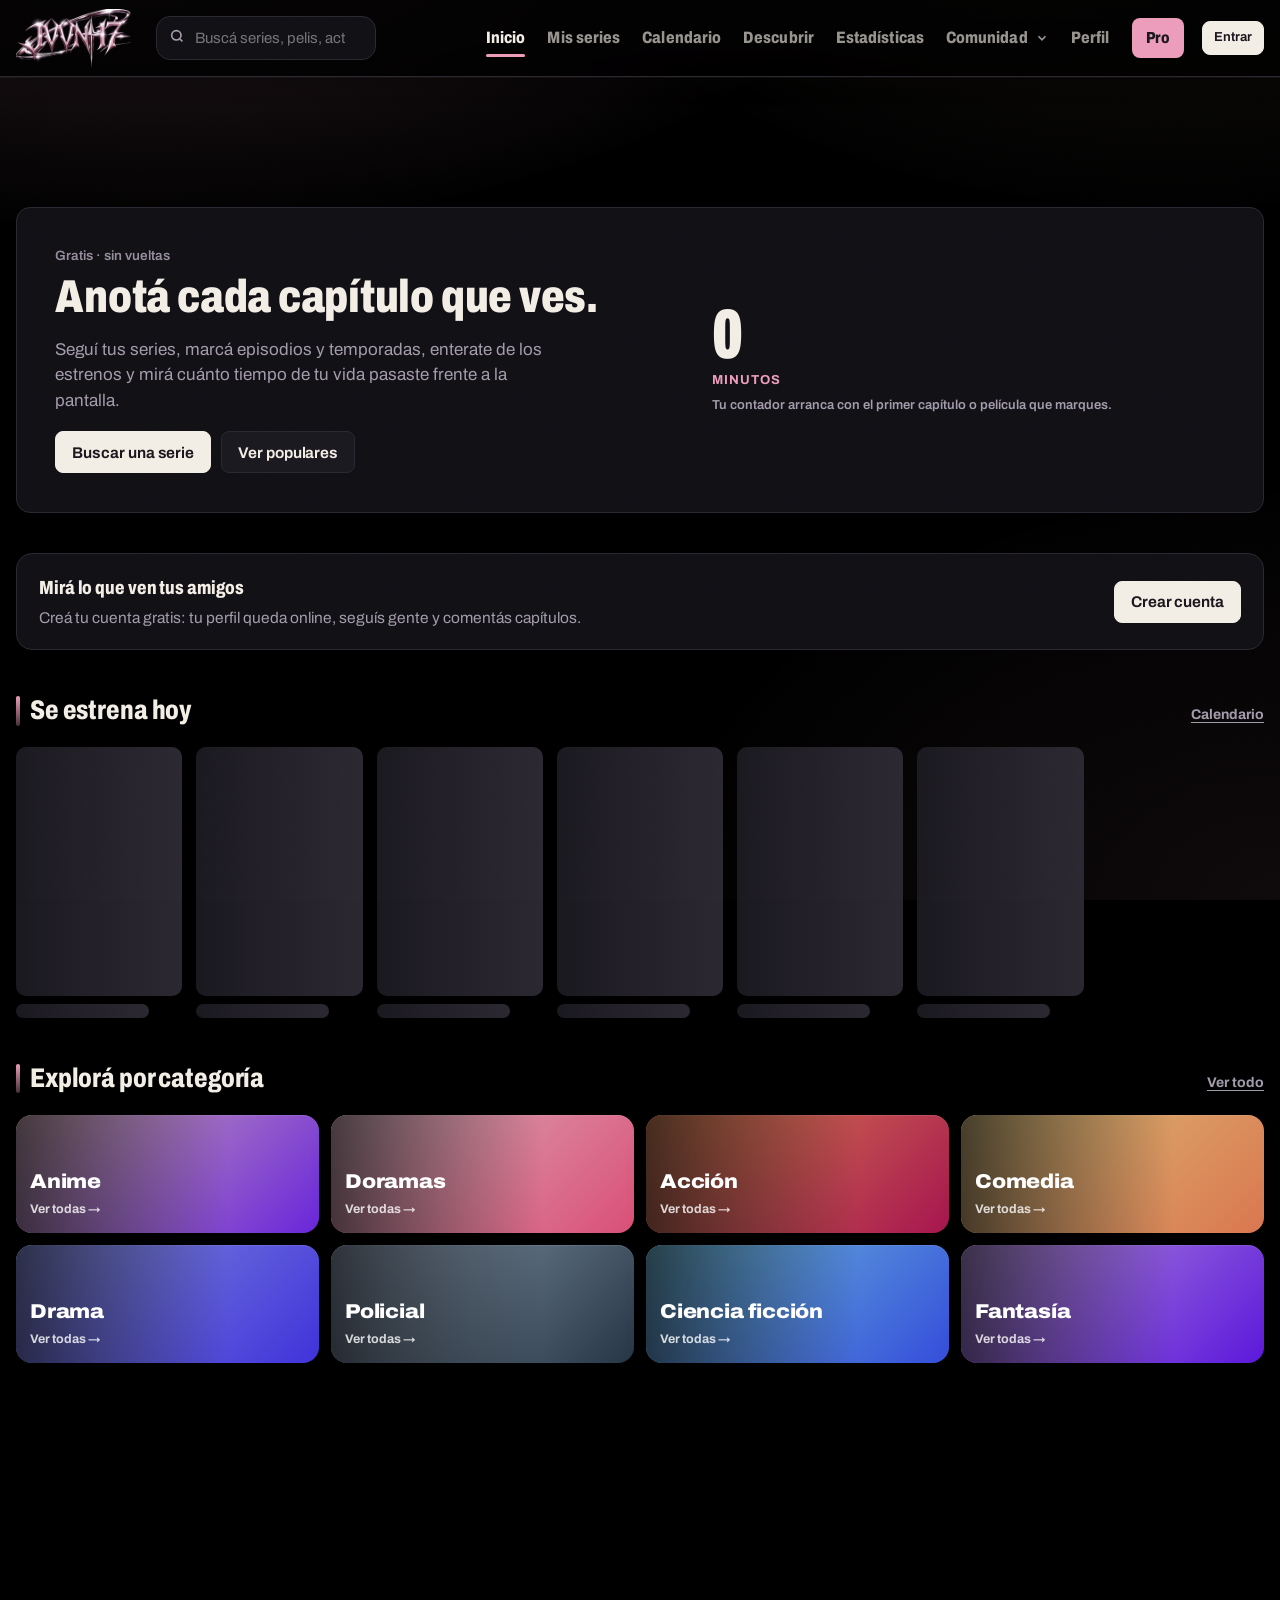
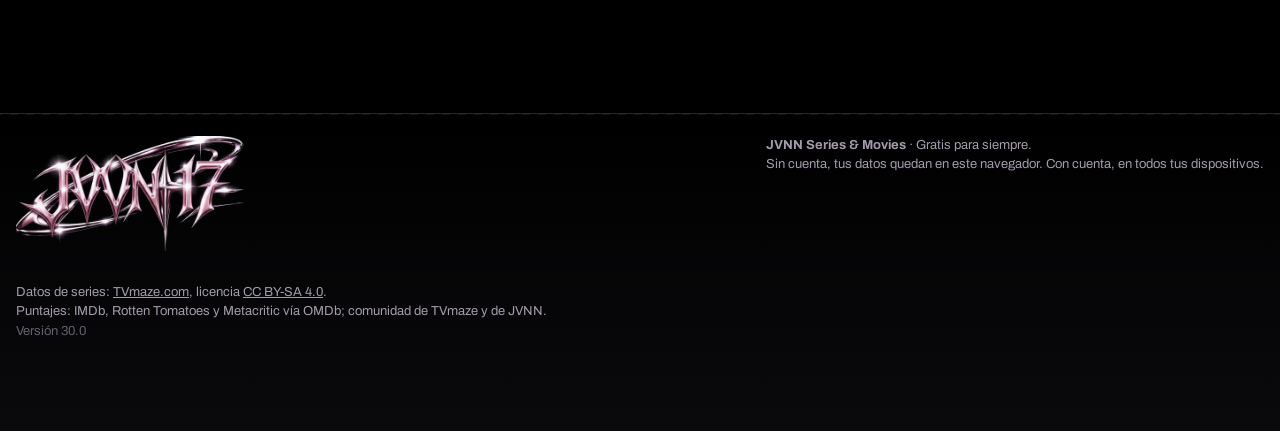
==== commit 561283f5: "Add files via upload" ====
--- a/index.html
+++ b/index.html
@@ -2688,7 +2688,7 @@
 
 <footer><div class="wrap"><img class="ftlogo" src="" alt="JVNN" loading="lazy">
   <div><b>JVNN Series &amp; Movies</b> · Gratis para siempre.<br>Sin cuenta, tus datos quedan en este navegador. Con cuenta, en todos tus dispositivos.</div>
-  <div>Datos de series: <a href="https://www.tvmaze.com" target="_blank" rel="noopener">TVmaze.com</a>, licencia <a href="https://creativecommons.org/licenses/by-sa/4.0/" target="_blank" rel="noopener">CC BY-SA 4.0</a>.<br>Puntajes: IMDb, Rotten Tomatoes y Metacritic vía OMDb; comunidad de TVmaze y de JVNN.<br><span class="version">Versión 29.0</span></div>
+  <div>Datos de series: <a href="https://www.tvmaze.com" target="_blank" rel="noopener">TVmaze.com</a>, licencia <a href="https://creativecommons.org/licenses/by-sa/4.0/" target="_blank" rel="noopener">CC BY-SA 4.0</a>.<br>Puntajes: IMDb, Rotten Tomatoes y Metacritic vía OMDb; comunidad de TVmaze